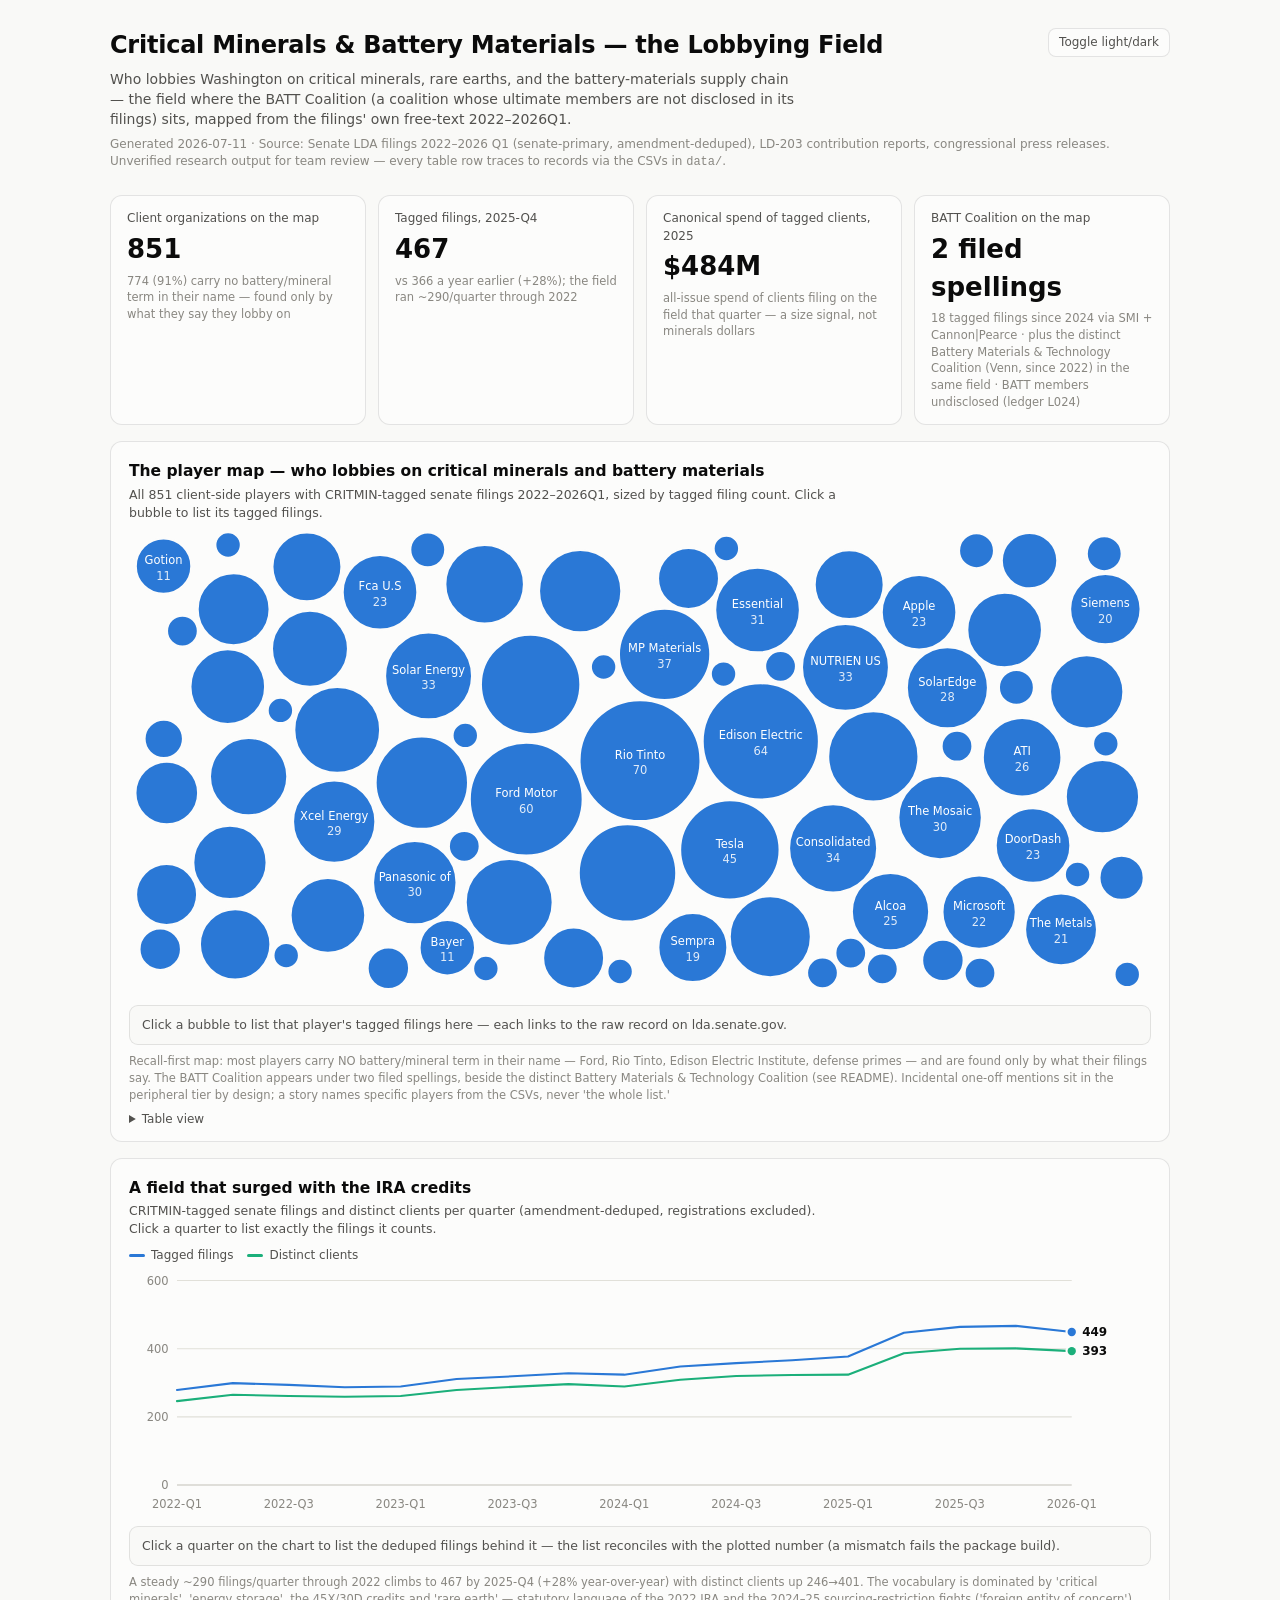
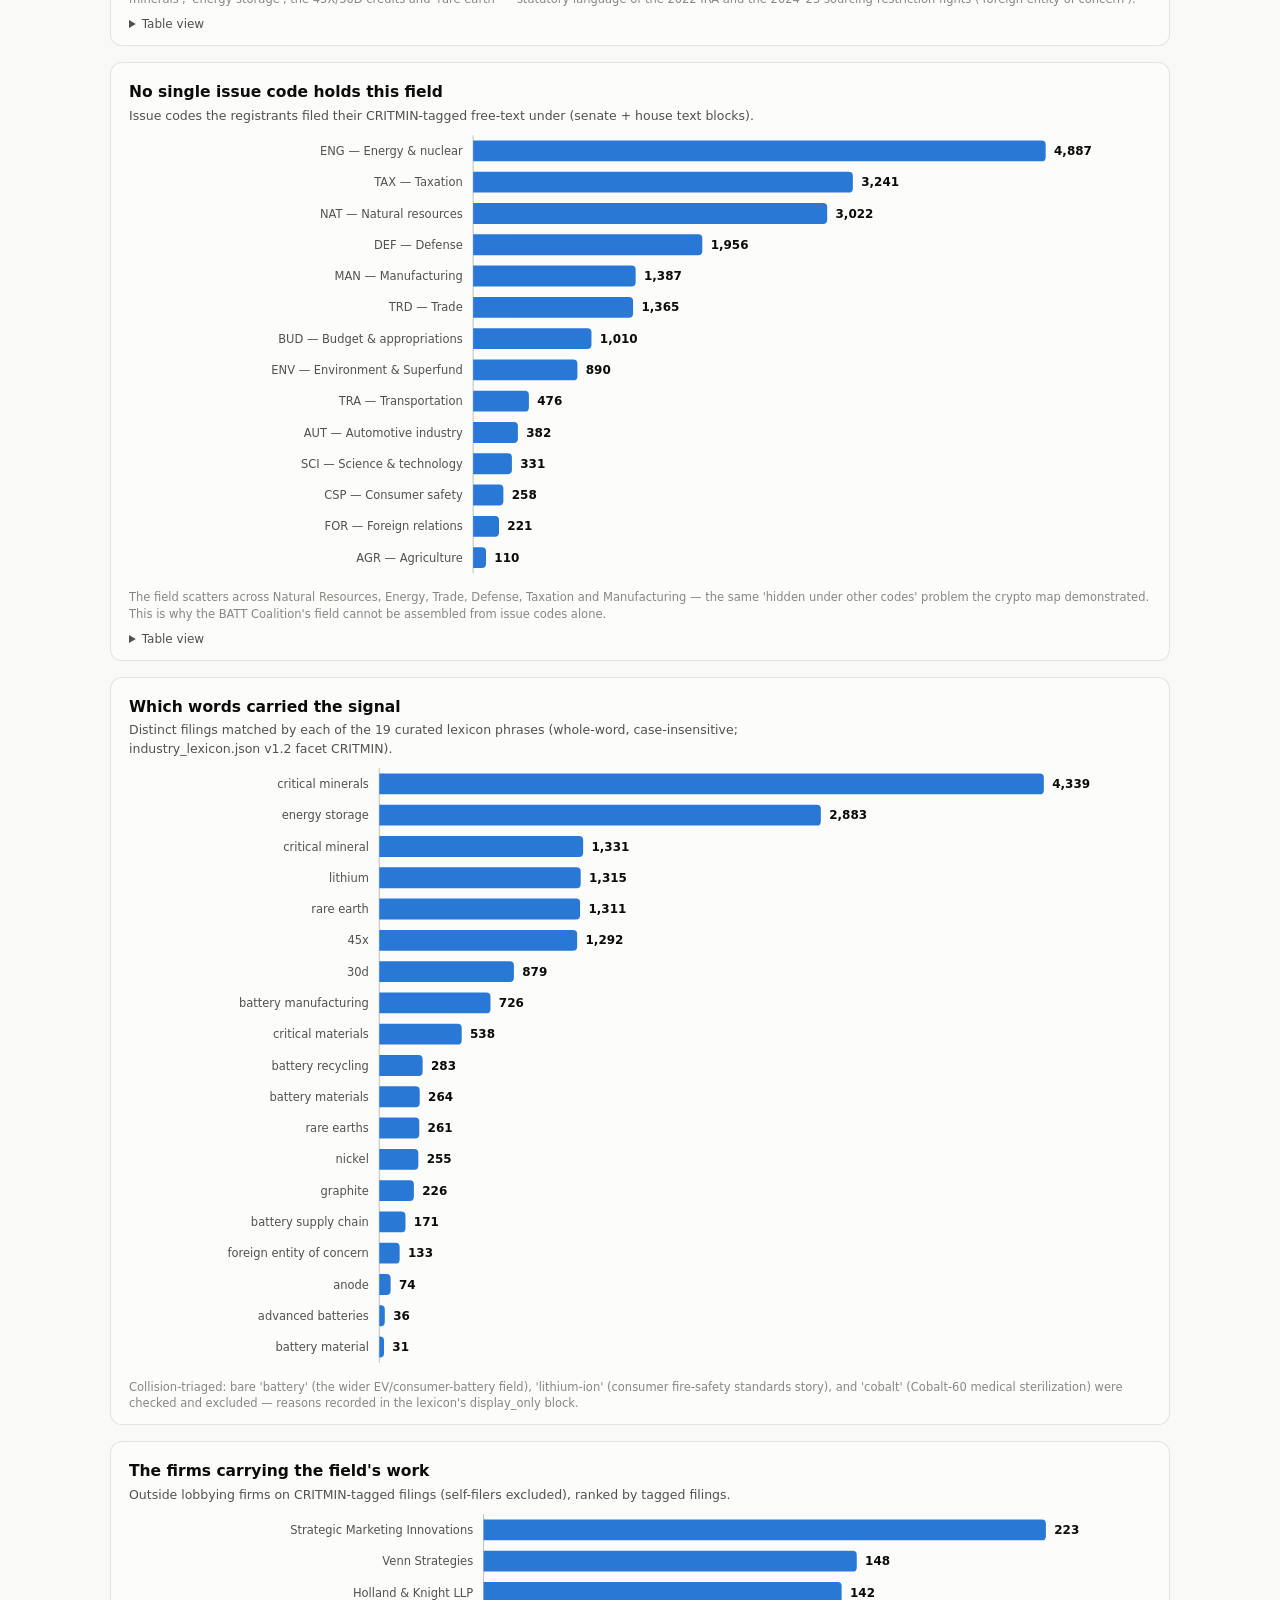
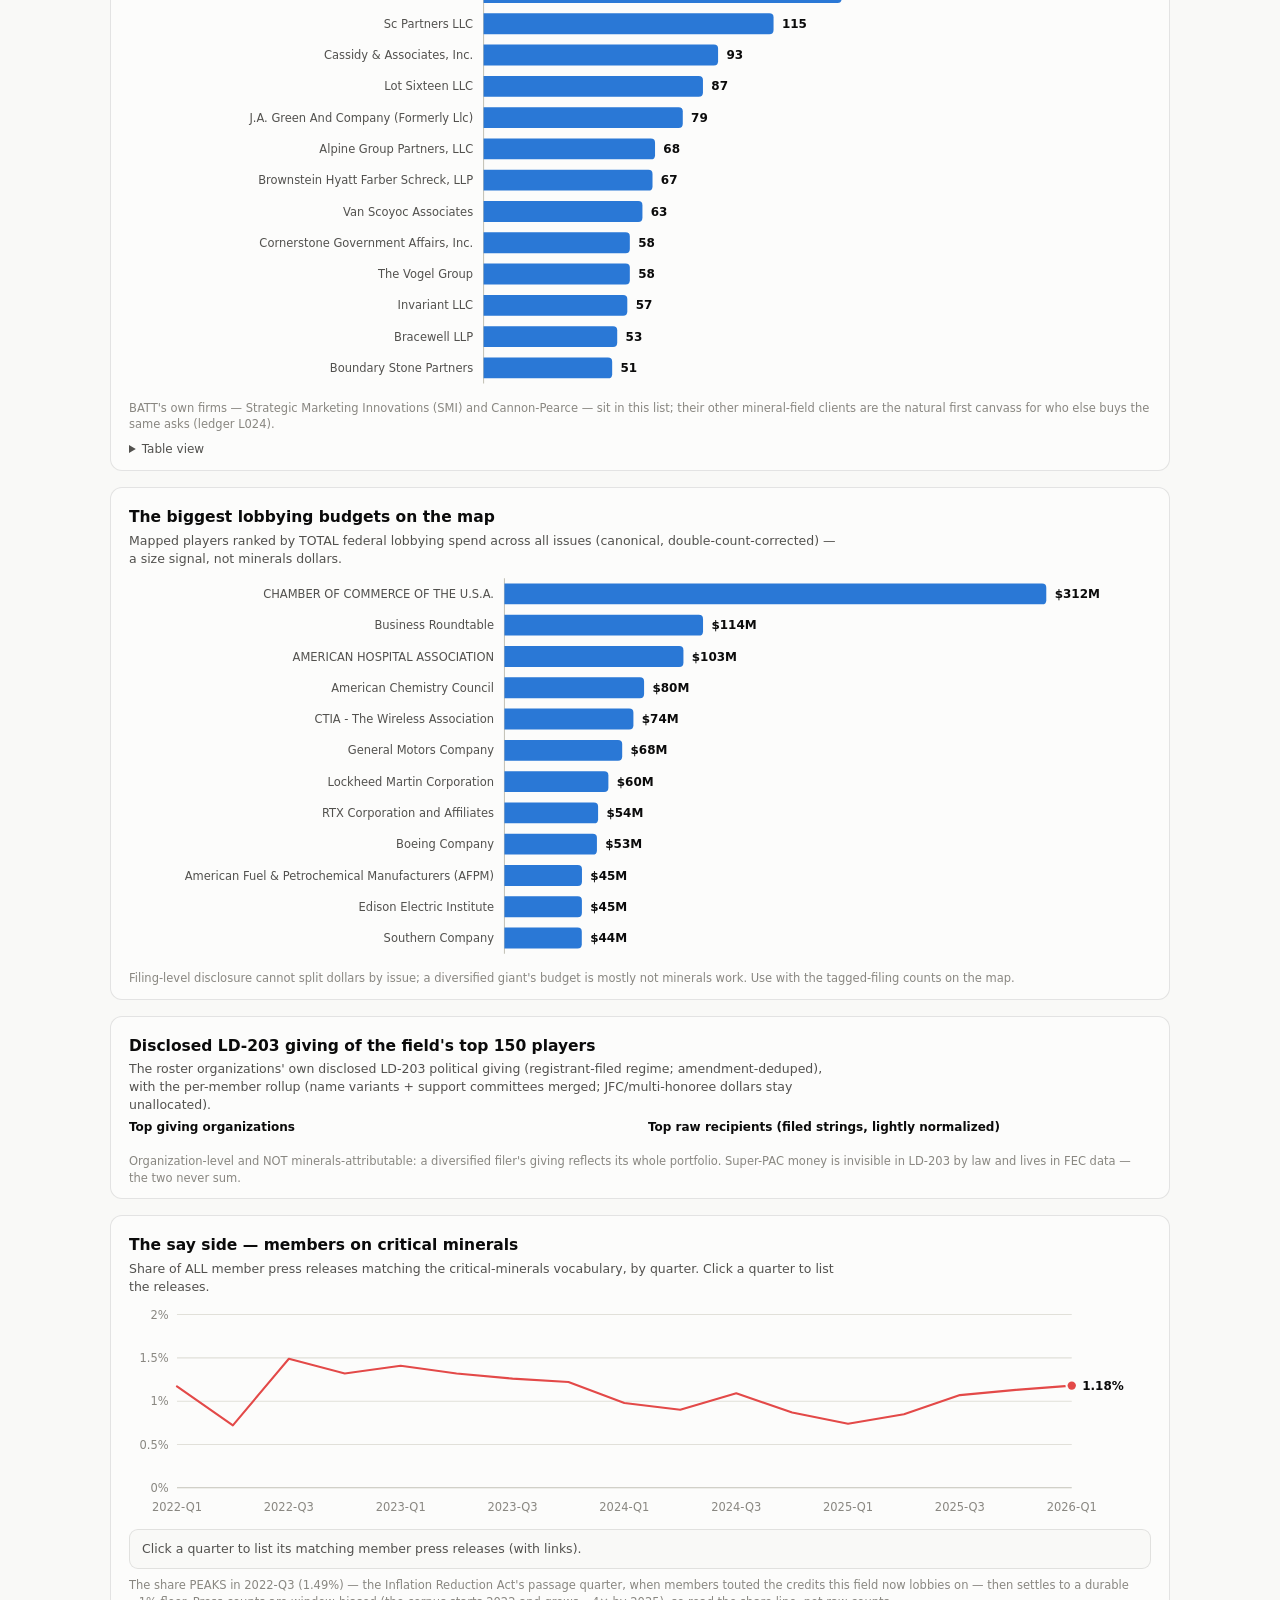
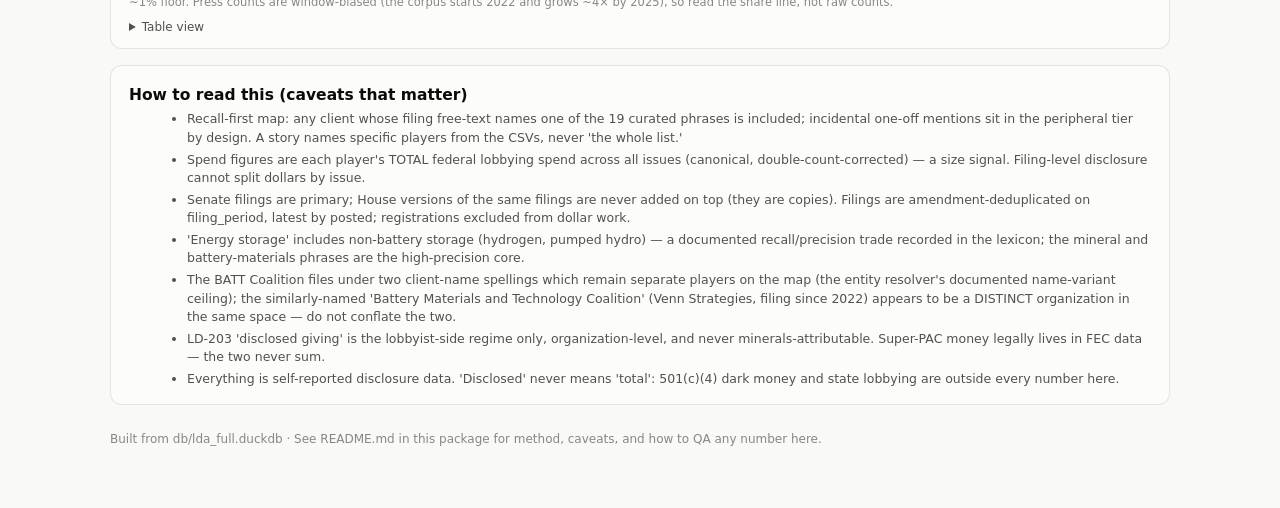
==== out/packages/critical-minerals/critical-minerals_dashboard.html @ 224122ce "PKG: industry-review-packager skill + critical-minerals field map (L024) New 9th skill: spec-driven " ====
<!doctype html>
<html lang="en">
<head>
<meta charset="utf-8">
<meta name="viewport" content="width=device-width, initial-scale=1">
<title>Critical Minerals & Battery Materials — the Lobbying Field</title>
<style>
:root { color-scheme: light dark; }
* { box-sizing: border-box; margin: 0; }
body {
  font-family: system-ui, -apple-system, "Segoe UI", sans-serif;
  background: var(--page); color: var(--ink-1);
  padding: 28px 20px 60px; line-height: 1.45;
}
.viz-root {
  --page: #f9f9f7; --surface-1: #fcfcfb;
  --ink-1: #0b0b0b; --ink-2: #52514e; --ink-3: #898781;
  --grid: #e1e0d9; --baseline: #c3c2b7;
  --border: rgba(11,11,11,0.10);
  --s1: #2a78d6; --s2: #1baf7a; --s3: #eda100; --s4: #008300;
  --s5: #4a3aa7; --s6: #e34948;
  --deemph: #c9c8c0;
  --seq-250: #86b6ef; --seq-400: #3987e5; --seq-550: #1c5cab;
}
@media (prefers-color-scheme: dark) {
  .viz-root {
    --page: #0d0d0d; --surface-1: #1a1a19;
    --ink-1: #ffffff; --ink-2: #c3c2b7; --ink-3: #898781;
    --grid: #2c2c2a; --baseline: #383835;
    --border: rgba(255,255,255,0.10);
    --s1: #3987e5; --s2: #199e70; --s3: #c98500; --s4: #008300;
    --s5: #9085e9; --s6: #e66767;
    --deemph: #4a4a46;
  }
}
:root[data-theme="light"] .viz-root {
  --page: #f9f9f7; --surface-1: #fcfcfb;
  --ink-1: #0b0b0b; --ink-2: #52514e; --ink-3: #898781;
  --grid: #e1e0d9; --baseline: #c3c2b7;
  --border: rgba(11,11,11,0.10);
  --s1: #2a78d6; --s2: #1baf7a; --s3: #eda100; --s4: #008300;
  --s5: #4a3aa7; --s6: #e34948;
  --deemph: #c9c8c0;
}
:root[data-theme="dark"] .viz-root {
  --page: #0d0d0d; --surface-1: #1a1a19;
  --ink-1: #ffffff; --ink-2: #c3c2b7; --ink-3: #898781;
  --grid: #2c2c2a; --baseline: #383835;
  --border: rgba(255,255,255,0.10);
  --s1: #3987e5; --s2: #199e70; --s3: #c98500; --s4: #008300;
  --s5: #9085e9; --s6: #e66767;
  --deemph: #4a4a46;
}
:root[data-theme="light"] body, :root[data-theme="dark"] body { background: var(--page); }

.wrap { max-width: 1060px; margin: 0 auto; }
header.page { margin-bottom: 22px; }
header.page h1 { font-size: 24px; font-weight: 650; letter-spacing: -0.01em; }
header.page .sub { color: var(--ink-2); margin-top: 6px; max-width: 78ch; font-size: 14px; }
header.page .meta { color: var(--ink-3); margin-top: 6px; font-size: 12px; }
.theme-toggle {
  float: right; font: inherit; font-size: 12px; color: var(--ink-2);
  background: var(--surface-1); border: 1px solid var(--border); border-radius: 8px;
  padding: 5px 10px; cursor: pointer;
}
.kpis { display: grid; grid-template-columns: repeat(auto-fit, minmax(190px, 1fr)); gap: 12px; margin: 18px 0 8px; }
.tile {
  background: var(--surface-1); border: 1px solid var(--border); border-radius: 12px;
  padding: 14px 16px;
}
.tile .lbl { font-size: 12px; color: var(--ink-2); }
.tile .val { font-size: 26px; font-weight: 600; margin-top: 3px; }
.tile .note { font-size: 11.5px; color: var(--ink-3); margin-top: 4px; }
.card {
  background: var(--surface-1); border: 1px solid var(--border); border-radius: 12px;
  padding: 18px 18px 12px; margin: 16px 0;
}
.card h2 { font-size: 15.5px; font-weight: 650; }
.card .sub { font-size: 12.5px; color: var(--ink-2); margin: 3px 0 4px; max-width: 90ch; }
.card .foot { font-size: 11.5px; color: var(--ink-3); margin-top: 8px; }
.legend { display: flex; flex-wrap: wrap; gap: 14px; margin: 8px 0 2px; font-size: 12px; color: var(--ink-2); }
.legend .key { display: inline-flex; align-items: center; gap: 6px; }
.legend .sw-rect { width: 12px; height: 12px; border-radius: 3px; display: inline-block; }
.legend .sw-line { width: 16px; height: 3px; border-radius: 2px; display: inline-block; }
.chart-box { position: relative; }
.chart-box svg { display: block; width: 100%; height: auto; }
svg text { font-family: inherit; }
.ax { font-size: 11px; fill: var(--ink-3); }
.ax-tab { font-variant-numeric: tabular-nums; }
.gridline { stroke: var(--grid); stroke-width: 1; }
.baseline { stroke: var(--baseline); stroke-width: 1; }
.dlabel { font-size: 11px; fill: var(--ink-2); }
.dlabel-strong { font-size: 11.5px; font-weight: 600; fill: var(--ink-1); }
.blabel { font-size: 11px; pointer-events: none; }
.crosshair { stroke: var(--baseline); stroke-width: 1; }
.tt {
  position: fixed; z-index: 40; pointer-events: none; display: none;
  background: var(--surface-1); border: 1px solid var(--border); border-radius: 9px;
  box-shadow: 0 4px 18px rgba(0,0,0,0.13); padding: 9px 11px; font-size: 12px;
  max-width: 320px;
}
.tt .tt-title { color: var(--ink-3); font-size: 11px; margin-bottom: 5px; }
.tt .row { display: flex; align-items: center; gap: 7px; margin-top: 3px; }
.tt .k { width: 14px; height: 3px; border-radius: 2px; flex: none; }
.tt .v { font-weight: 650; font-variant-numeric: tabular-nums; }
.tt .n { color: var(--ink-2); }
details.tv { margin-top: 8px; }
details.tv summary { font-size: 12px; color: var(--ink-2); cursor: pointer; }
details.tv .scroll { overflow-x: auto; margin-top: 8px; }
table.dt { border-collapse: collapse; font-size: 12px; min-width: 480px; }
table.dt th, table.dt td { text-align: left; padding: 5px 12px 5px 0; border-bottom: 1px solid var(--grid); }
table.dt td.num, table.dt th.num { text-align: right; font-variant-numeric: tabular-nums; }
table.dt th { color: var(--ink-2); font-weight: 600; }
.two-col { display: grid; grid-template-columns: 1fr 1fr; gap: 16px; }
@media (max-width: 860px) { .two-col { grid-template-columns: 1fr; } }
.caveats { font-size: 12.5px; color: var(--ink-2); }
.caveats li { margin: 4px 0 4px 18px; }
footer.page { margin-top: 26px; font-size: 12px; color: var(--ink-3); }

/* per-player raw-filings panel (crypto player map click-through) */
.filings-panel {
  font-size: 12.5px; color: var(--ink-2); margin: 10px 0 4px;
  padding: 10px 12px; background: var(--page); border: 1px solid var(--border);
  border-radius: 9px;
}
.filings-panel strong { color: var(--ink-1); font-size: 13px; }
.filings-scroll { max-height: 260px; overflow-y: auto; overflow-x: hidden; margin-top: 8px; }
.filings-group { font-weight: 600; color: var(--ink-1); font-size: 12px; margin: 8px 0 2px; }
.filings-group:first-child { margin-top: 0; }
.filings-list { margin: 0; padding-left: 18px; }
.filings-list li { margin: 1.5px 0; }
.filings-list a { color: var(--ink-1); text-decoration: underline; text-underline-offset: 2px; }
.filings-list a:hover { color: var(--ink-2); }
.filings-panel .note { font-size: 11px; color: var(--ink-3); margin-top: 7px; }

/* per-widget "more options" → query-info panel */
.has-more { position: relative; }
.more-btn {
  position: absolute; top: 10px; right: 10px; width: 28px; height: 22px;
  line-height: 1; border: 1px solid var(--border); border-radius: 6px;
  background: var(--surface-1); color: var(--ink-2); cursor: pointer;
  opacity: 0; transition: opacity .12s; font-size: 14px; padding: 0; z-index: 20;
}
.has-more:hover .more-btn, .more-btn:focus-visible,
.more-btn[aria-expanded="true"] { opacity: 1; }
.more-menu {
  position: absolute; top: 34px; right: 10px; z-index: 30;
  background: var(--surface-1); border: 1px solid var(--border);
  border-radius: 8px; box-shadow: 0 4px 14px rgba(0,0,0,.14); padding: 4px;
}
.more-item {
  display: block; width: 100%; text-align: left; background: none; border: none;
  padding: 6px 12px; font-size: 12.5px; color: var(--ink-1); cursor: pointer;
  border-radius: 5px; white-space: nowrap;
}
.more-item:hover { background: var(--page); }
.qmodal-overlay {
  position: fixed; inset: 0; background: rgba(0,0,0,.45); z-index: 100;
  display: flex; align-items: center; justify-content: center; padding: 26px;
}
.qmodal {
  background: var(--surface-1); border: 1px solid var(--border); border-radius: 12px;
  max-width: 940px; width: 100%; max-height: 86vh; display: flex; flex-direction: column;
  box-shadow: 0 12px 44px rgba(0,0,0,.32); font-size: 12px; color: var(--ink-2);
}
.qmodal .qp-head { padding: 12px 16px; border-bottom: 1px solid var(--border); flex: none; }
.qmodal-body { padding: 8px 16px 14px; overflow-y: auto; }
.qmodal-foot {
  padding: 9px 16px; border-top: 1px solid var(--border); flex: none;
  font-size: 11.5px; color: var(--ink-3);
}
.qmodal-foot a { color: var(--ink-1); text-decoration: underline; text-underline-offset: 2px; }
.qp-head { display: flex; justify-content: space-between; align-items: center; }
.qp-head strong { color: var(--ink-1); font-size: 12.5px; }
.qp-close { background: none; border: none; font-size: 17px; color: var(--ink-2); cursor: pointer; padding: 0 4px; }
.qp-note { margin-top: 6px; font-size: 11.5px; color: var(--ink-3); }
.qp-block-head {
  display: flex; justify-content: space-between; align-items: center; gap: 10px;
  margin-top: 10px; font-weight: 600; font-size: 11.5px; color: var(--ink-1);
}
.qp-copy {
  font-size: 11px; border: 1px solid var(--border); background: var(--surface-1);
  border-radius: 5px; padding: 1px 8px; cursor: pointer; color: var(--ink-2); flex: none;
}
.qp-sql {
  margin: 4px 0 0; padding: 8px 10px; background: var(--surface-1);
  border: 1px solid var(--border); border-radius: 7px; max-height: 300px;
  overflow-y: auto; white-space: pre-wrap; word-break: break-word;
  font-size: 11px; line-height: 1.45; color: var(--ink-1);
  font-family: ui-monospace, Consolas, monospace;
}
.kpis.has-more { padding-top: 2px; }

/* quarter switcher (turnover beat report) */
.seg { display: flex; flex-wrap: wrap; gap: 8px; margin: 2px 0 14px; }
.seg button {
  font: inherit; font-size: 12.5px; padding: 6px 16px; border-radius: 999px;
  border: 1px solid var(--border); background: var(--surface-1);
  color: var(--ink-2); cursor: pointer;
}
.seg button.active { color: var(--ink-1); border-color: var(--ink-3); font-weight: 650; }

</style>
</head>
<body class="viz-root">
<div class="wrap">
  <header class="page">
    <button class="theme-toggle" id="themeToggle" type="button">Toggle light/dark</button>
    <h1>Critical Minerals & Battery Materials — the Lobbying Field</h1>
    <div class="sub">Who lobbies Washington on critical minerals, rare earths, and the battery-materials supply chain — the field where the BATT Coalition (a coalition whose ultimate members are not disclosed in its filings) sits, mapped from the filings' own free-text 2022–2026Q1.</div>
    <div class="meta">Generated 2026-07-11 · Source: Senate LDA filings 2022–2026 Q1 (senate-primary, amendment-deduped), LD-203 contribution reports, congressional press releases. Unverified research output for team review — every table row traces to records via the CSVs in <code>data/</code>.</div>
  </header>
  <main id="app"></main>
  <footer class="page">Built from db/lda_full.duckdb · See README.md in this package for method, caveats, and how to QA any number here.</footer>
</div>
<script>
/* Tiny self-contained chart lib — SVG, theme-aware via CSS vars, hover layer + table views. */
"use strict";
const NS = "http://www.w3.org/2000/svg";
const SLOT = ["var(--s1)", "var(--s2)", "var(--s3)", "var(--s4)", "var(--s5)", "var(--s6)"];
// per-slot in-mark label ink (yellow/aqua too light for white text)
const SLOT_LABEL = ["#ffffff", "#08351f", "#3a2800", "#ffffff", "#ffffff", "#ffffff"];

function el(tag, attrs, parent) {
  const e = document.createElementNS(NS, tag);
  for (const k in attrs || {}) e.setAttribute(k, attrs[k]);
  if (parent) parent.appendChild(e);
  return e;
}
function div(cls, parent, text) {
  const d = document.createElement("div");
  if (cls) d.className = cls;
  if (text != null) d.textContent = text;
  if (parent) parent.appendChild(d);
  return d;
}
function fmtMoney(v) {
  if (v == null || isNaN(v)) return "–";
  const a = Math.abs(v), s = v < 0 ? "-" : "";
  if (a >= 995e6) return s + "$" + (a / 1e9).toFixed(a >= 9.95e9 ? 0 : 1) + "B";
  if (a >= 995e3) return s + "$" + (a / 1e6).toFixed(a >= 9.95e6 ? 0 : 1) + "M";
  if (a >= 1e3) return s + "$" + Math.round(a / 1e3) + "K";
  return s + "$" + Math.round(a);
}
function fmtNum(v) {
  if (v == null || isNaN(v)) return "–";
  return Number(v).toLocaleString("en-US");
}
function fmtPct(v) { return v == null ? "–" : v.toFixed(v < 10 ? 1 : 0) + "%"; }
function niceTicks(max, n) {
  if (max <= 0) return [0, 1];
  const raw = max / n, mag = Math.pow(10, Math.floor(Math.log10(raw)));
  const step = [1, 2, 2.5, 5, 10].map(m => m * mag).find(s => max / s <= n) || 10 * mag;
  const ticks = [];
  for (let v = 0; v <= max * 1.0001 + step * 0.999; v += step) { ticks.push(v); if (v >= max) break; }
  return ticks;
}

/* singleton tooltip */
let TT = null;
function tt() {
  if (!TT) { TT = div("tt", document.body); }
  return TT;
}
function ttShow(x, y, titleText, rows) {
  const t = tt();
  t.innerHTML = "";
  if (titleText) div("tt-title", t, titleText);
  for (const r of rows) {
    const row = div("row", t);
    if (r.color) { const k = div("k", row); k.style.background = r.color; }
    const v = document.createElement("span"); v.className = "v"; v.textContent = r.value; row.appendChild(v);
    const n = document.createElement("span"); n.className = "n"; n.textContent = r.name; row.appendChild(n);
  }
  t.style.display = "block";
  const bw = t.offsetWidth, bh = t.offsetHeight;
  let px = x + 14, py = y + 12;
  if (px + bw > innerWidth - 8) px = x - bw - 14;
  if (py + bh > innerHeight - 8) py = y - bh - 12;
  t.style.left = px + "px"; t.style.top = py + "px";
}
function ttHide() { if (TT) TT.style.display = "none"; }

function legend(parent, items, kind) {
  const lg = div("legend", parent);
  for (const it of items) {
    const k = div("key", lg);
    const sw = div(kind === "line" ? "sw-line" : "sw-rect", k);
    sw.style.background = it.color;
    k.appendChild(document.createTextNode(it.name));
  }
  return lg;
}

function tableView(parent, cols, rows, fmts) {
  const det = document.createElement("details"); det.className = "tv"; parent.appendChild(det);
  const sum = document.createElement("summary"); sum.textContent = "Table view"; det.appendChild(sum);
  const scroll = div("scroll", det);
  const tb = document.createElement("table"); tb.className = "dt"; scroll.appendChild(tb);
  const trh = tb.insertRow();
  cols.forEach((c, i) => {
    const th = document.createElement("th"); th.textContent = c;
    if (fmts && fmts[i] !== "s") th.className = "num";
    trh.appendChild(th);
  });
  for (const r of rows) {
    const tr = tb.insertRow();
    r.forEach((v, i) => {
      const td = tr.insertCell();
      const f = fmts ? fmts[i] : "s";
      td.textContent = f === "$" ? fmtMoney(v) : f === "#" ? fmtNum(v) : f === "%" ? (v == null ? "–" : v + "%") : (v == null ? "–" : v);
      if (f !== "s") td.className = "num";
    });
  }
}

function card(root, title, sub, foot) {
  const c = div("card", root);
  const h = document.createElement("h2"); h.textContent = title; c.appendChild(h);
  if (sub) div("sub", c, sub);
  const box = div("chart-box", c);
  if (foot) { const f = div("foot", c, foot); c.appendChild(f); }
  return { cardEl: c, box: box };
}

function statTiles(root, tiles) {
  const k = div("kpis", root);
  for (const t of tiles) {
    const tile = div("tile", k);
    div("lbl", tile, t.label);
    div("val", tile, t.value);
    if (t.note) div("note", tile, t.note);
  }
  return k;
}

/* ---- per-widget "more options" → query-info panel (debugging aid) ----
   info = { title, note, blocks: [{label, text}] } — text is the ACTUAL SQL /
   pipeline the widget's numbers came from (extracted from the build scripts). */
function moreOptions(host, info) {
  if (!host || !info) return;
  host.classList.add("has-more");
  const btn = document.createElement("button");
  btn.className = "more-btn"; btn.type = "button"; btn.textContent = "⋯";
  btn.title = "More options";
  btn.setAttribute("aria-label", "More options");
  btn.setAttribute("aria-expanded", "false");
  host.appendChild(btn);
  const menu = div("more-menu", host);
  menu.style.display = "none";
  const item = document.createElement("button");
  item.type = "button"; item.className = "more-item";
  item.textContent = "View query info";
  menu.appendChild(item);
  btn.addEventListener("click", ev => {
    ev.stopPropagation();
    const open = menu.style.display !== "none";
    menu.style.display = open ? "none" : "block";
    btn.setAttribute("aria-expanded", String(!open));
  });
  document.addEventListener("click", () => {
    menu.style.display = "none";
    btn.setAttribute("aria-expanded", "false");
  });
  item.addEventListener("click", ev => {
    ev.stopPropagation();
    menu.style.display = "none";
    btn.setAttribute("aria-expanded", "false");
    openQueryModal(info, btn);
  });
}

function openQueryModal(info, returnFocus) {
  const overlay = div("qmodal-overlay", document.body);
  const modal = div("qmodal", overlay);
  modal.setAttribute("role", "dialog");
  modal.setAttribute("aria-modal", "true");
  modal.setAttribute("aria-label", info.title || "Query info");
  const head = div("qp-head", modal);
  const t = document.createElement("strong");
  t.textContent = info.title || "Query info"; head.appendChild(t);
  const close = document.createElement("button");
  close.type = "button"; close.className = "qp-close"; close.textContent = "×";
  close.setAttribute("aria-label", "Close query info");
  head.appendChild(close);
  const body = div("qmodal-body", modal);
  if (info.note) div("qp-note", body, info.note);
  for (const b of (info.blocks || [])) {
    const bh = div("qp-block-head", body);
    const lbl = document.createElement("span");
    lbl.textContent = b.label; bh.appendChild(lbl);
    const pre = document.createElement("pre");
    pre.className = "qp-sql"; pre.textContent = b.text;
    const cp = document.createElement("button");
    cp.type = "button"; cp.className = "qp-copy"; cp.textContent = "Copy";
    cp.addEventListener("click", () => {
      const done = () => { cp.textContent = "Copied"; setTimeout(() => { cp.textContent = "Copy"; }, 1200); };
      if (navigator.clipboard && navigator.clipboard.writeText) {
        navigator.clipboard.writeText(b.text).then(done, () => {});
      } else {
        const r = document.createRange(); r.selectNodeContents(pre);
        const s = getSelection(); s.removeAllRanges(); s.addRange(r);
      }
    });
    bh.appendChild(cp);
    body.appendChild(pre);
  }
  if (info.dict) {
    const foot = div("qmodal-foot", modal);
    foot.appendChild(document.createTextNode("Every table and column referenced here is defined in the data dictionary: "));
    const a = document.createElement("a");
    a.href = info.dict; a.textContent = info.dict;
    foot.appendChild(a);
    foot.appendChild(document.createTextNode(" (in this package, next to the dashboard)."));
  }
  const onKey = ev => { if (ev.key === "Escape") closeModal(); };
  function closeModal() {
    overlay.remove();
    document.removeEventListener("keydown", onKey);
    if (returnFocus) returnFocus.focus();
  }
  close.addEventListener("click", closeModal);
  overlay.addEventListener("click", ev => { if (ev.target === overlay) closeModal(); });
  document.addEventListener("keydown", onKey);
  close.focus();
}

/* ---- line panel: series share one x; crosshair + all-series tooltip ---- */
function linePanel(box, cfg) {
  const W = 980, xs = cfg.x, n = xs.length;
  const H = cfg.height || 240, mL = 46, mR = cfg.marginRight || 76, mT = 14, mB = 30;
  const pw = W - mL - mR, ph = H - mT - mB;
  const maxV = cfg.max || Math.max(...cfg.series.flatMap(s => s.values.filter(v => v != null))) * 1.08;
  const ticks = niceTicks(maxV, 4);
  const yMax = ticks[ticks.length - 1];
  const X = i => mL + (n === 1 ? pw / 2 : (i * pw) / (n - 1));
  const Y = v => mT + ph - (v / yMax) * ph;
  const svg = el("svg", { viewBox: `0 0 ${W} ${H}`, role: "img" }, null);
  box.appendChild(svg);
  for (const tv of ticks) {
    el("line", { x1: mL, x2: W - mR, y1: Y(tv), y2: Y(tv), class: tv === 0 ? "baseline" : "gridline" }, svg);
    const t = el("text", { x: mL - 8, y: Y(tv) + 4, "text-anchor": "end", class: "ax ax-tab" }, svg);
    t.textContent = cfg.fmt === "$" ? fmtMoney(tv) : cfg.fmt === "%" ? tv + "%" : fmtNum(tv);
  }
  const step = Math.max(1, Math.ceil(n / 12));
  xs.forEach((lab, i) => {
    if (i % step !== 0 && i !== n - 1) return;
    const t = el("text", { x: X(i), y: H - 8, "text-anchor": "middle", class: "ax" }, svg);
    t.textContent = lab;
  });
  const placedLabels = [];
  cfg.series.forEach((s, si) => {
    const col = s.color || SLOT[si];
    const pts = s.values.map((v, i) => (v == null ? null : [X(i), Y(v)]));
    let d = "";
    pts.forEach(p => { if (p) d += (d ? "L" : "M") + p[0].toFixed(1) + " " + p[1].toFixed(1); });
    const path = el("path", { d, fill: "none", "stroke-width": 2, "stroke-linejoin": "round", "stroke-linecap": "round" }, svg);
    path.style.stroke = col;
    const last = pts.map((p, i) => (p ? i : -1)).filter(i => i >= 0).pop();
    if (last != null) {
      const ring = el("circle", { cx: pts[last][0], cy: pts[last][1], r: 6 }, svg);
      ring.style.fill = "var(--surface-1)";
      const dot = el("circle", { cx: pts[last][0], cy: pts[last][1], r: 4 }, svg);
      dot.style.fill = col;
      const ly = pts[last][1] + 4;
      // when end-labels collide, fall back to legend + tooltip (skip the label)
      if (!placedLabels.some(p => Math.abs(p - ly) < 14)) {
        const lb = el("text", { x: pts[last][0] + 10, y: ly, class: "dlabel-strong" }, svg);
        lb.textContent = (cfg.endLabel === "name" ? s.name : (cfg.fmt === "$" ? fmtMoney(s.values[last]) : cfg.fmt === "%" ? s.values[last] + "%" : fmtNum(s.values[last])));
        placedLabels.push(ly);
      }
    }
  });
  /* crosshair + tooltip (+ optional per-x click via cfg.onClick(i, xLabel)) */
  const ch = el("line", { y1: mT, y2: mT + ph, class: "crosshair", visibility: "hidden" }, svg);
  const hit = el("rect", { x: mL, y: mT, width: pw, height: ph, fill: "transparent" }, svg);
  const idxAt = ev => {
    const r = svg.getBoundingClientRect();
    const fx = ((ev.clientX - r.left) / r.width) * W;
    let i = Math.round(((fx - mL) / pw) * (n - 1));
    return Math.max(0, Math.min(n - 1, i));
  };
  hit.addEventListener("pointermove", ev => {
    const i = idxAt(ev);
    ch.setAttribute("x1", X(i)); ch.setAttribute("x2", X(i));
    ch.setAttribute("visibility", "visible");
    if (cfg.onClick) hit.style.cursor = "pointer";
    ttShow(ev.clientX, ev.clientY, xs[i], cfg.series.map((s, si) => ({
      color: s.color || SLOT[si],
      value: s.values[i] == null ? "–" : cfg.fmt === "$" ? fmtMoney(s.values[i]) : cfg.fmt === "%" ? s.values[i] + "%" : fmtNum(s.values[i]),
      name: s.name
    })));
  });
  hit.addEventListener("pointerleave", () => { ch.setAttribute("visibility", "hidden"); ttHide(); });
  if (cfg.onClick) {
    hit.addEventListener("click", ev => cfg.onClick(idxAt(ev), xs[idxAt(ev)]));
  }
}

/* ---- columns (single series or stacked) ---- */
function columns(box, cfg) {
  const W = 980, xs = cfg.x, n = xs.length;
  const H = cfg.height || 250, mL = 46, mR = 14, mT = 14, mB = 30;
  const pw = W - mL - mR, ph = H - mT - mB;
  const series = cfg.series; // [{name,color,values}]
  const totals = xs.map((_, i) => series.reduce((a, s) => a + (s.values[i] || 0), 0));
  const ticks = niceTicks(Math.max(...totals) * 1.05, 4);
  const yMax = ticks[ticks.length - 1];
  const Y = v => mT + ph - (v / yMax) * ph;
  const band = pw / n, bw = Math.min(24, band * 0.55);
  const svg = el("svg", { viewBox: `0 0 ${W} ${H}`, role: "img" }, null);
  box.appendChild(svg);
  for (const tv of ticks) {
    el("line", { x1: mL, x2: W - mR, y1: Y(tv), y2: Y(tv), class: tv === 0 ? "baseline" : "gridline" }, svg);
    const t = el("text", { x: mL - 8, y: Y(tv) + 4, "text-anchor": "end", class: "ax ax-tab" }, svg);
    t.textContent = cfg.fmt === "$" ? fmtMoney(tv) : fmtNum(tv);
  }
  const step = Math.max(1, Math.ceil(n / 12));
  xs.forEach((lab, i) => {
    if (i % step !== 0 && i !== n - 1) return;
    const t = el("text", { x: mL + band * i + band / 2, y: H - 8, "text-anchor": "middle", class: "ax" }, svg);
    t.textContent = lab;
  });
  xs.forEach((lab, i) => {
    const cx = mL + band * i + band / 2;
    let acc = 0;
    series.forEach((s, si) => {
      const v = s.values[i] || 0;
      if (v <= 0) { return; }
      const y1 = Y(acc + v), y0 = Y(acc);
      const hpx = Math.max(0, y0 - y1 - (si < series.length - 1 && acc + v < totals[i] ? 2 : 0)); // 2px surface gap
      const isTop = acc + v >= totals[i] - 1e-9;
      const rTop = isTop ? 4 : 0;
      const x0 = cx - bw / 2;
      const p = el("path", {
        d: `M${x0} ${y0} L${x0} ${y1 + rTop} Q${x0} ${y1} ${x0 + rTop} ${y1} L${x0 + bw - rTop} ${y1} Q${x0 + bw} ${y1} ${x0 + bw} ${y1 + rTop} L${x0 + bw} ${y0} Z`
      }, svg);
      p.style.fill = s.color || SLOT[si];
      acc += v;
    });
    const hit = el("rect", { x: mL + band * i, y: mT, width: band, height: ph, fill: "transparent" }, svg);
    hit.addEventListener("pointermove", ev => {
      const rows = series.map((s, si) => ({
        color: s.color || SLOT[si],
        value: cfg.fmt === "$" ? fmtMoney(s.values[i]) : fmtNum(s.values[i]),
        name: s.name
      }));
      if (series.length > 1) rows.push({ color: null, value: cfg.fmt === "$" ? fmtMoney(totals[i]) : fmtNum(totals[i]), name: "total" });
      ttShow(ev.clientX, ev.clientY, lab, rows);
    });
    hit.addEventListener("pointerleave", ttHide);
  });
}

/* ---- horizontal bars ---- */
function hbars(box, cfg) {
  const items = cfg.items; // [{label, value, value2?, note?, color?}]
  const W = cfg.width || 980, rowH = cfg.rowH || 30, mL = cfg.labelW || 300, mR = cfg.width ? 64 : 90, mT = 6, mB = 8;
  const H = mT + rowH * items.length + mB;
  const pw = W - mL - mR;
  const maxV = Math.max(...items.map(d => d.value)) * 1.02;
  const svg = el("svg", { viewBox: `0 0 ${W} ${H}`, role: "img" }, null);
  box.appendChild(svg);
  el("line", { x1: mL, x2: mL, y1: mT, y2: H - mB, class: "baseline" }, svg);
  items.forEach((d, i) => {
    const y = mT + i * rowH + (rowH - Math.min(20, rowH - 8)) / 2;
    const bh = Math.min(20, rowH - 8);
    const w = Math.max(1.5, (d.value / maxV) * pw);
    const p = el("path", {
      d: `M${mL} ${y} L${mL + w - 4} ${y} Q${mL + w} ${y} ${mL + w} ${y + 4} L${mL + w} ${y + bh - 4} Q${mL + w} ${y + bh} ${mL + w - 4} ${y + bh} L${mL} ${y + bh} Z`
    }, svg);
    p.style.fill = d.color || cfg.color || SLOT[0];
    const maxChars = Math.floor((mL - 14) / 6.4);
    const lb = el("text", { x: mL - 10, y: y + bh / 2 + 4, "text-anchor": "end", class: "dlabel" }, svg);
    lb.textContent = d.label.length > maxChars ? d.label.slice(0, maxChars - 1) + "…" : d.label;
    const vl = el("text", { x: mL + w + 8, y: y + bh / 2 + 4, class: "dlabel-strong ax-tab" }, svg);
    vl.textContent = cfg.fmt === "$" ? fmtMoney(d.value) : cfg.fmt === "%" ? d.value + "%" : fmtNum(d.value);
    const hit = el("rect", { x: 0, y: mT + i * rowH, width: W, height: rowH, fill: "transparent" }, svg);
    hit.addEventListener("pointermove", ev => {
      const rows = [{ color: d.color || cfg.color || SLOT[0], value: cfg.fmt === "$" ? fmtMoney(d.value) : cfg.fmt === "%" ? d.value + "%" : fmtNum(d.value), name: cfg.valueName || "value" }];
      if (d.note) rows.push({ color: null, value: "", name: d.note });
      if (cfg.onClick) { rows.push({ color: null, value: "click", name: "list the underlying records" }); hit.style.cursor = "pointer"; }
      ttShow(ev.clientX, ev.clientY, d.label, rows);
    });
    hit.addEventListener("pointerleave", ttHide);
    if (cfg.onClick) hit.addEventListener("click", () => cfg.onClick(d, i));
  });
}

/* ---- grouped horizontal bars (2 series) ---- */
function groupedHBars(box, cfg) {
  const items = cfg.items; // [{label, a, b}]
  const W = cfg.width || 980, groupH = 44, mL = cfg.labelW || 300, mR = cfg.width ? 66 : 96, mT = 6, mB = 8;
  const H = mT + groupH * items.length + mB;
  const pw = W - mL - mR;
  const maxV = Math.max(...items.flatMap(d => [d.a, d.b])) * 1.02;
  const F = v => cfg.fmt === "#" ? fmtNum(v) : cfg.fmt === "%" ? fmtPct(v) : fmtMoney(v); // default "$" (existing pages unchanged)
  const colA = cfg.aColor || SLOT[0], colB = cfg.bColor || SLOT[1];
  const svg = el("svg", { viewBox: `0 0 ${W} ${H}`, role: "img" }, null);
  box.appendChild(svg);
  el("line", { x1: mL, x2: mL, y1: mT, y2: H - mB, class: "baseline" }, svg);
  const maxChars = Math.floor((mL - 14) / 6.4);
  items.forEach((d, i) => {
    const y0 = mT + i * groupH;
    [["a", colA, cfg.aName, 4], ["b", colB, cfg.bName, 24]].forEach(([k, col, nm, dy]) => {
      const v = d[k], bh = 14;
      const w = Math.max(1.5, (v / maxV) * pw);
      const y = y0 + dy;
      const p = el("path", { d: `M${mL} ${y} L${mL + w - 4} ${y} Q${mL + w} ${y} ${mL + w} ${y + 4} L${mL + w} ${y + bh - 4} Q${mL + w} ${y + bh} ${mL + w - 4} ${y + bh} L${mL} ${y + bh} Z` }, svg);
      p.style.fill = col;
      const vl = el("text", { x: mL + w + 8, y: y + bh / 2 + 4, class: "dlabel ax-tab" }, svg);
      vl.textContent = F(v);
    });
    const lb = el("text", { x: mL - 10, y: y0 + groupH / 2 + 2, "text-anchor": "end", class: "dlabel" }, svg);
    lb.textContent = d.label.length > maxChars ? d.label.slice(0, maxChars - 1) + "…" : d.label;
    const hit = el("rect", { x: 0, y: y0, width: W, height: groupH, fill: "transparent" }, svg);
    hit.addEventListener("pointermove", ev => {
      const rows = [
        { color: colA, value: F(d.a), name: cfg.aName },
        { color: colB, value: F(d.b), name: cfg.bName }
      ];
      // optional tooltip-only context row (no bar, no series color): a value the
      // chart deliberately does not draw but must not hide (e.g. gated-out money)
      if (cfg.cName) rows.push({ color: null, value: F(d.c || 0), name: cfg.cName });
      if (cfg.onClick) { rows.push({ color: null, value: "click", name: "list the underlying records" }); hit.style.cursor = "pointer"; }
      ttShow(ev.clientX, ev.clientY, d.label, rows);
    });
    hit.addEventListener("pointerleave", ttHide);
    if (cfg.onClick) hit.addEventListener("click", () => cfg.onClick(d, i));
  });
}

/* ---- bubble pack (greedy spiral, collision-free) ---- */
function bubblePack(box, cfg) {
  const items = cfg.items.slice().sort((p, q) => q.r0 - p.r0); // r0 = raw size value
  const W = 980, H = cfg.height || 430;
  const maxV = Math.max(...items.map(d => d.r0));
  const R = v => 6 + 52 * Math.sqrt(v / maxV);
  const placed = [];
  const cx0 = W / 2, cy0 = H / 2;
  for (const d of items) {
    const r = R(d.r0);
    let ok = false, x = cx0, y = cy0;
    for (let a = 0, sp = 0; sp < 5200; sp += 4) {
      a = sp * 0.055;
      const rad = sp * 0.115;
      x = cx0 + rad * Math.cos(a) * 1.55;
      y = cy0 + rad * Math.sin(a) * 0.8;
      if (x - r < 6 || x + r > W - 6 || y - r < 6 || y + r > H - 6) continue;
      ok = placed.every(p => {
        const dx = p.x - x, dy = p.y - y;
        return dx * dx + dy * dy >= (p.r + r + 2.5) * (p.r + r + 2.5);
      });
      if (ok) break;
    }
    if (ok) placed.push({ x, y, r, d });
  }
  const svg = el("svg", { viewBox: `0 0 ${W} ${H}`, role: "img" }, null);
  box.appendChild(svg);
  const measure = el("text", { x: -1000, y: -1000, class: "blabel" }, svg);
  for (const p of placed) {
    const c = el("circle", { cx: p.x, cy: p.y, r: p.r }, svg);
    c.style.fill = SLOT[p.d.slot];
    c.style.stroke = "var(--surface-1)"; c.style.strokeWidth = "2";
    // label only if it fits
    measure.textContent = p.d.short || p.d.label;
    const tw = measure.getComputedTextLength ? 0 : 0; // measured after attach below
  }
  // second pass for labels (needs layout)
  requestAnimationFrame(() => {
    for (const p of placed) {
      const name = p.d.short || p.d.label;
      measure.textContent = name;
      let tw = 60;
      try { tw = measure.getComputedTextLength(); } catch (e) {}
      if (tw < p.r * 1.75 && p.r > 15) {
        const t = el("text", { x: p.x, y: p.y + (p.r > 26 ? -2 : 4), "text-anchor": "middle", class: "blabel" }, svg);
        t.textContent = name;
        t.style.fill = SLOT_LABEL[p.d.slot];
        if (p.r > 26) {
          const t2 = el("text", { x: p.x, y: p.y + 13, "text-anchor": "middle", class: "blabel" }, svg);
          t2.textContent = cfg.fmtSize === "$" ? fmtMoney(p.d.r0) : fmtNum(p.d.r0);
          t2.style.fill = SLOT_LABEL[p.d.slot];
          t2.style.opacity = "0.85";
        }
      }
    }
    measure.remove();
  });
  /* nearest-circle hover (+ optional click-through via cfg.onClick) */
  const hit = el("rect", { x: 0, y: 0, width: W, height: H, fill: "transparent" }, svg);
  const nearest = ev => {
    const rct = svg.getBoundingClientRect();
    const fx = ((ev.clientX - rct.left) / rct.width) * W;
    const fy = ((ev.clientY - rct.top) / rct.height) * H;
    let best = null, bd = 1e9;
    for (const p of placed) {
      const dx = p.x - fx, dy = p.y - fy;
      const dist = Math.sqrt(dx * dx + dy * dy) - p.r;
      if (dist < bd) { bd = dist; best = p; }
    }
    return bd < 14 ? best : null;
  };
  hit.addEventListener("pointermove", ev => {
    const best = nearest(ev);
    if (best) {
      ttShow(ev.clientX, ev.clientY, best.d.label, cfg.ttRows(best.d));
      if (cfg.onClick) hit.style.cursor = "pointer";
    } else {
      ttHide();
      hit.style.cursor = "";
    }
  });
  hit.addEventListener("pointerleave", ttHide);
  if (cfg.onClick) {
    hit.addEventListener("click", ev => {
      const best = nearest(ev);
      if (best) cfg.onClick(best.d);
    });
  }
}

/* ---- xy scatter: log-x option, sized dots, horizontal threshold rules ----
   cfg: items [{label, short?, x, y, size, slot, extra?}] (x>0 required on log),
        xFmt "$"|"#", yMax (default 100), yFmt "%", rules [{y, label}] recessive
        dashed horizontals with right-margin band labels, labelTop (n of largest-x
        dots to direct-label; plus largest-y dots), ttRows(d), onClick(d) */
function scatterXY(box, cfg) {
  const W = 980, H = cfg.height || 470, mL = 56, mR = 118, mT = 14, mB = 34;
  const pw = W - mL - mR, ph = H - mT - mB;
  const items = cfg.items.filter(d => d.x > 0 && d.y != null);
  const svg = el("svg", { viewBox: `0 0 ${W} ${H}`, role: "img" }, null);
  box.appendChild(svg);
  if (!items.length) return;
  const lo = Math.pow(10, Math.floor(Math.log10(Math.min(...items.map(d => d.x)))));
  const hi = Math.pow(10, Math.ceil(Math.log10(Math.max(...items.map(d => d.x)))));
  const X = v => mL + ((Math.log10(v) - Math.log10(lo)) / (Math.log10(hi) - Math.log10(lo))) * pw;
  const yMax = cfg.yMax || 100;
  const Y = v => mT + ph - (Math.min(v, yMax) / yMax) * ph;
  const maxS = Math.max(...items.map(d => d.size || 1));
  const R = d => 4 + 9 * Math.sqrt((d.size || 1) / maxS);   // r >= 4 (8px marker floor)
  // y gridlines + labels
  for (const tv of [0, 25, 50, 75, 100].filter(v => v <= yMax)) {
    el("line", { x1: mL, x2: W - mR, y1: Y(tv), y2: Y(tv), class: tv === 0 ? "baseline" : "gridline" }, svg);
    const t = el("text", { x: mL - 8, y: Y(tv) + 4, "text-anchor": "end", class: "ax ax-tab" }, svg);
    t.textContent = tv + "%";
  }
  // x decade ticks
  for (let v = lo; v <= hi * 1.0001; v *= 10) {
    el("line", { x1: X(v), x2: X(v), y1: mT, y2: mT + ph, class: "gridline" }, svg);
    const t = el("text", { x: X(v), y: H - 8, "text-anchor": "middle", class: "ax ax-tab" }, svg);
    t.textContent = cfg.xFmt === "#" ? fmtNum(v) : fmtMoney(v);
  }
  // threshold rules + right-margin band labels (recessive: dashed, axis ink);
  // a label-only entry (noLine) names the band above the last rule
  for (const r of (cfg.rules || [])) {
    if (!r.noLine) {
      const ln = el("line", { x1: mL, x2: W - mR, y1: Y(r.y), y2: Y(r.y),
                              class: "gridline", "stroke-dasharray": "5 4" }, svg);
      ln.style.strokeOpacity = "0.9";
    }
    if (r.label) {
      const t = el("text", { x: W - mR + 8, y: Y(r.labelAt != null ? r.labelAt : r.y) + 4, class: "ax" }, svg);
      t.textContent = r.label;
    }
  }
  // dots (2px surface ring per mark spec), largest first so small dots stay hittable
  const placed = [];
  for (const d of items.slice().sort((p, q) => (q.size || 1) - (p.size || 1))) {
    const x = X(d.x), y = Y(d.y), r = R(d);
    const c = el("circle", { cx: x, cy: y, r: r }, svg);
    c.style.fill = SLOT[d.slot];
    c.style.stroke = "var(--surface-1)";
    c.style.strokeWidth = "2";
    placed.push({ x, y, r, d });
  }
  // selective direct labels: largest-x + largest-y + largest-size dots; on
  // collision try one slot lower before skipping (ties like Amazon/AARP stack)
  const nTop = cfg.labelTop || 12;
  const want = new Set();
  items.slice().sort((p, q) => q.x - p.x).slice(0, nTop).forEach(d => want.add(d));
  items.slice().sort((p, q) => q.y - p.y).slice(0, 8).forEach(d => want.add(d));
  items.slice().sort((p, q) => (q.size || 1) - (p.size || 1)).slice(0, 3).forEach(d => want.add(d));
  const taken = [];
  const collides = b => taken.some(t => Math.abs(t[1] - b[1]) < 12 &&
                        !(t[0] + t[2] < b[0] - 4 || b[0] + b[2] < t[0] - 4));
  for (const p of placed) {
    if (!want.has(p.d)) continue;
    const name = p.d.short || p.d.label;
    let lx = p.x + p.r + 5, anchor = "start";
    if (lx + name.length * 6.2 > W - mR) { lx = p.x - p.r - 5; anchor = "end"; }
    let box_ = [anchor === "end" ? lx - name.length * 6.2 : lx, p.y, name.length * 6.2];
    if (collides(box_)) {
      box_ = [box_[0], p.y + 12, box_[2]];             // one slot lower
      if (collides(box_) || box_[1] > mT + ph) continue;
    }
    const t = el("text", { x: lx, y: box_[1] + 4, "text-anchor": anchor, class: "dlabel" }, svg);
    t.textContent = name;
    taken.push(box_);
  }
  /* nearest-dot hover (+ optional click-through) — same pattern as bubblePack */
  const hit = el("rect", { x: 0, y: 0, width: W, height: H, fill: "transparent" }, svg);
  const nearest = ev => {
    const rct = svg.getBoundingClientRect();
    const fx = ((ev.clientX - rct.left) / rct.width) * W;
    const fy = ((ev.clientY - rct.top) / rct.height) * H;
    let best = null, bd = 1e9;
    for (const p of placed) {
      const dx = p.x - fx, dy = p.y - fy;
      const dist = Math.sqrt(dx * dx + dy * dy) - p.r;
      if (dist < bd) { bd = dist; best = p; }
    }
    return bd < 14 ? best : null;
  };
  hit.addEventListener("pointermove", ev => {
    const best = nearest(ev);
    if (best) {
      ttShow(ev.clientX, ev.clientY, best.d.label, cfg.ttRows(best.d));
      if (cfg.onClick) hit.style.cursor = "pointer";
    } else {
      ttHide();
      hit.style.cursor = "";
    }
  });
  hit.addEventListener("pointerleave", ttHide);
  if (cfg.onClick) {
    hit.addEventListener("click", ev => {
      const best = nearest(ev);
      if (best) cfg.onClick(best.d);
    });
  }
}

</script>
<script>
const DATA = {"kpis": [{"label": "Client organizations on the map", "value": "851", "note": "774 (91%) carry no battery/mineral term in their name — found only by what they say they lobby on"}, {"label": "Tagged filings, 2025-Q4", "value": "467", "note": "vs 366 a year earlier (+28%); the field ran ~290/quarter through 2022"}, {"label": "Canonical spend of tagged clients, 2025", "value": "$484M", "note": "all-issue spend of clients filing on the field that quarter — a size signal, not minerals dollars"}, {"label": "BATT Coalition on the map", "value": "2 filed spellings", "note": "18 tagged filings since 2024 via SMI + Cannon|Pearce · plus the distinct Battery Materials & Technology Coalition (Venn, since 2022) in the same field · BATT members undisclosed (ledger L024)"}], "players": [{"name": "Rio Tinto Services Inc.", "short": "Rio Tinto", "filings": 70, "spend": 6020000, "cls": 0, "note": "", "y0": "2022", "y1": "2026"}, {"name": "Edison Electric Institute", "short": "Edison Electric", "filings": 64, "spend": 44549033, "cls": 0, "note": "", "y0": "2022", "y1": "2026"}, {"name": "Ford Motor Company", "short": "Ford Motor", "filings": 60, "spend": 14630871, "cls": 0, "note": "", "y0": "2022", "y1": "2026"}, {"name": "General Motors Company", "short": "General Motors", "filings": 45, "spend": 67720000, "cls": 0, "note": "", "y0": "2022", "y1": "2026"}, {"name": "Tesla Inc.", "short": "Tesla", "filings": 45, "spend": 4980000, "cls": 0, "note": "", "y0": "2022", "y1": "2026"}, {"name": "American Honda Motor Co., Inc.", "short": "American Honda", "filings": 43, "spend": 12995222, "cls": 0, "note": "", "y0": "2022", "y1": "2026"}, {"name": "Applied Materials, Inc.", "short": "Applied Materials", "filings": 38, "spend": 10410000, "cls": 0, "note": "", "y0": "2022", "y1": "2026"}, {"name": "MP Materials", "short": "MP Materials", "filings": 37, "spend": 1810000, "cls": 0, "note": "", "y0": "2022", "y1": "2026"}, {"name": "NewRange Copper Nickel LLC", "short": "NewRange Copper", "filings": 36, "spend": 2200000, "cls": 0, "note": "", "y0": "2023", "y1": "2026"}, {"name": "CONSOLIDATED EDISON COMPANY OF NEW YORK INC", "short": "Consolidated", "filings": 34, "spend": 2560000, "cls": 0, "note": "", "y0": "2022", "y1": "2026"}, {"name": "Solar Energy Industries Association", "short": "Solar Energy", "filings": 33, "spend": 8910000, "cls": 0, "note": "", "y0": "2022", "y1": "2026"}, {"name": "NUTRIEN US LLC (Formerly Known as AGRIUM U.S. INC.) (a Nutrien Ltd subsidiary)", "short": "NUTRIEN US", "filings": 33, "spend": 8170000, "cls": 0, "note": "", "y0": "2023", "y1": "2026"}, {"name": "National Grid USA", "short": "National Grid USA", "filings": 33, "spend": 5910000, "cls": 0, "note": "", "y0": "2022", "y1": "2026"}, {"name": "ZERO EMISSION TRANSPORTATION ASSOCIATION (ZETA)", "short": "Zero Emission", "filings": 32, "spend": 1160000, "cls": 0, "note": "", "y0": "2022", "y1": "2026"}, {"name": "ESSENTIAL MINERALS ASSOCIATION (FKA INDUSTRIAL MINERALS ASSOCIATION-NORTH AMERI)", "short": "Essential", "filings": 31, "spend": 1240000, "cls": 0, "note": "", "y0": "2022", "y1": "2026"}, {"name": "The Mosaic Company", "short": "The Mosaic", "filings": 30, "spend": 5400000, "cls": 0, "note": "", "y0": "2023", "y1": "2026"}, {"name": "Panasonic Corporation of North America", "short": "Panasonic of", "filings": 30, "spend": 4429000, "cls": 0, "note": "", "y0": "2022", "y1": "2025"}, {"name": "Xcel Energy", "short": "Xcel Energy", "filings": 29, "spend": 8530000, "cls": 0, "note": "", "y0": "2022", "y1": "2026"}, {"name": "University of Alaska", "short": "University of", "filings": 29, "spend": 1775000, "cls": 0, "note": "", "y0": "2022", "y1": "2026"}, {"name": "SolarEdge Technologies Inc.", "short": "SolarEdge", "filings": 28, "spend": 1445000, "cls": 0, "note": "", "y0": "2023", "y1": "2026"}, {"name": "Rare Element Resources", "short": "Rare Element", "filings": 28, "spend": 613000, "cls": 0, "note": "", "y0": "2022", "y1": "2025"}, {"name": "American Clean Power Association", "short": "American Clean", "filings": 26, "spend": 10700000, "cls": 0, "note": "", "y0": "2022", "y1": "2026"}, {"name": "ATI, Inc.", "short": "ATI", "filings": 26, "spend": 910000, "cls": 0, "note": "", "y0": "2022", "y1": "2026"}, {"name": "Alcoa Corporation", "short": "Alcoa", "filings": 25, "spend": 8890000, "cls": 0, "note": "", "y0": "2023", "y1": "2026"}, {"name": "Air Conditioning, Heating and Refrigeration Institute (AHRI)", "short": "Air Conditioning", "filings": 25, "spend": 4855887, "cls": 0, "note": "", "y0": "2022", "y1": "2024"}, {"name": "Bipartisan Policy Center Action", "short": "Bipartisan Policy", "filings": 24, "spend": 11186298, "cls": 0, "note": "", "y0": "2022", "y1": "2026"}, {"name": "Apple Inc.", "short": "Apple", "filings": 23, "spend": 39930000, "cls": 0, "note": "", "y0": "2023", "y1": "2026"}, {"name": "FCA US LLC", "short": "Fca U.S", "filings": 23, "spend": 12310000, "cls": 0, "note": "", "y0": "2022", "y1": "2025"}, {"name": "DoorDash", "short": "DoorDash", "filings": 23, "spend": 8070000, "cls": 0, "note": "", "y0": "2023", "y1": "2026"}, {"name": "RIVIAN AUTOMOTIVE, LLC", "short": "Rivian Automotive", "filings": 23, "spend": 1910000, "cls": 0, "note": "", "y0": "2022", "y1": "2026"}, {"name": "TechMet Limited", "short": "TechMet Limited", "filings": 23, "spend": 625000, "cls": 0, "note": "", "y0": "2022", "y1": "2026"}, {"name": "Anglo American", "short": "Anglo American", "filings": 23, "spend": 360000, "cls": 0, "note": "", "y0": "2022", "y1": "2025"}, {"name": "Microsoft Corporation", "short": "Microsoft", "filings": 22, "spend": 39934000, "cls": 0, "note": "", "y0": "2022", "y1": "2026"}, {"name": "Alliance for Automotive Innovation", "short": "Alliance for", "filings": 22, "spend": 24082782, "cls": 0, "note": "", "y0": "2022", "y1": "2026"}, {"name": "Air Liquide USA LLC", "short": "Air Liquide USA", "filings": 22, "spend": 5535000, "cls": 0, "note": "", "y0": "2022", "y1": "2026"}, {"name": "Portland General Electric", "short": "Portland General", "filings": 22, "spend": 1610000, "cls": 0, "note": "", "y0": "2022", "y1": "2026"}, {"name": "SIEMENS ENERGY, INC.", "short": "Siemens Energy", "filings": 21, "spend": 5280000, "cls": 0, "note": "", "y0": "2022", "y1": "2026"}, {"name": "The Metals Company", "short": "The Metals", "filings": 21, "spend": 1352000, "cls": 0, "note": "", "y0": "2022", "y1": "2026"}, {"name": "NextEra Energy, Inc.", "short": "NextEra Energy", "filings": 20, "spend": 33397140, "cls": 0, "note": "", "y0": "2022", "y1": "2026"}, {"name": "Siemens Corporation", "short": "Siemens", "filings": 20, "spend": 14720000, "cls": 0, "note": "", "y0": "2022", "y1": "2026"}, {"name": "AMEREN SERVICES", "short": "Ameren Services", "filings": 20, "spend": 9560000, "cls": 0, "note": "", "y0": "2022", "y1": "2026"}, {"name": "The Chemours Company", "short": "The Chemours", "filings": 20, "spend": 6440000, "cls": 0, "note": "", "y0": "2022", "y1": "2026"}, {"name": "ARKEMA INC. AND ITS AFFILIATES (FKA ARKEMA INC.)", "short": "Arkema And", "filings": 20, "spend": 3586398, "cls": 0, "note": "", "y0": "2022", "y1": "2026"}, {"name": "Energizer Holdings, Inc.", "short": "Energizer", "filings": 20, "spend": 1270000, "cls": 0, "note": "", "y0": "2022", "y1": "2026"}, {"name": "WELLHEAD ELECTRIC COMPANY", "short": "Wellhead Electric", "filings": 20, "spend": 40000, "cls": 0, "note": "", "y0": "2022", "y1": "2025"}, {"name": "SEMPRA", "short": "Sempra", "filings": 19, "spend": 15310000, "cls": 0, "note": "", "y0": "2022", "y1": "2026"}, {"name": "National Mining Association", "short": "National Mining", "filings": 19, "spend": 10567000, "cls": 0, "note": "", "y0": "2022", "y1": "2026"}, {"name": "Citizens for Responsible Energy Solutions", "short": "Citizens for", "filings": 19, "spend": 6220000, "cls": 0, "note": "", "y0": "2022", "y1": "2026"}, {"name": "Glencore Ltd.", "short": "Glencore", "filings": 19, "spend": 2400000, "cls": 0, "note": "", "y0": "2023", "y1": "2026"}, {"name": "Sila Nanotechnologies Inc.", "short": "Sila", "filings": 19, "spend": 1680000, "cls": 0, "note": "", "y0": "2022", "y1": "2026"}, {"name": "NORSK HYDRO USA, LLC", "short": "Norsk Hydro USA", "filings": 19, "spend": 790000, "cls": 0, "note": "", "y0": "2024", "y1": "2026"}, {"name": "Iowa State University", "short": "Iowa State", "filings": 19, "spend": 730888, "cls": 0, "note": "", "y0": "2022", "y1": "2026"}, {"name": "BPC ACTION (BIPARTISAN POLICY CENTER)", "short": "Bpc Action", "filings": 19, "spend": 350000, "cls": 0, "note": "", "y0": "2022", "y1": "2026"}, {"name": "CHAMBER OF COMMERCE OF THE U.S.A.", "short": "Chamber Of", "filings": 18, "spend": 311610000, "cls": 0, "note": "", "y0": "2022", "y1": "2026"}, {"name": "National Association of Manufacturers", "short": "National", "filings": 18, "spend": 41352000, "cls": 0, "note": "", "y0": "2022", "y1": "2026"}, {"name": "DOW CHEMICAL COMPANY DBA DOW", "short": "Dow Chemical", "filings": 18, "spend": 24230000, "cls": 0, "note": "", "y0": "2022", "y1": "2026"}, {"name": "National Electrical Manufacturers Association", "short": "National", "filings": 18, "spend": 8650000, "cls": 0, "note": "", "y0": "2023", "y1": "2026"}, {"name": "Deere & Company", "short": "Deere &", "filings": 18, "spend": 6943344, "cls": 0, "note": "", "y0": "2022", "y1": "2026"}, {"name": "COALITION FOR A PROSPEROUS AMERICA", "short": "Coalition For", "filings": 18, "spend": 4045000, "cls": 0, "note": "", "y0": "2022", "y1": "2026"}, {"name": "ASSOCIATED GENERAL CONTRACTORS OF AMERICA", "short": "Associated", "filings": 18, "spend": 3942631, "cls": 0, "note": "", "y0": "2022", "y1": "2026"}, {"name": "Freeport-McMoRan Inc.", "short": "Freeport-McMoRan", "filings": 18, "spend": 3440000, "cls": 0, "note": "", "y0": "2022", "y1": "2026"}, {"name": "Howmet Aerospace, Inc. formally known as Arconic, Inc.", "short": "Howmet Aerospace", "filings": 18, "spend": 2500000, "cls": 0, "note": "", "y0": "2022", "y1": "2026"}, {"name": "UNITED MINE WORKERS OF AMERICA", "short": "United Mine", "filings": 18, "spend": 1948811, "cls": 0, "note": "", "y0": "2022", "y1": "2026"}, {"name": "ENTEK Technology Holding, LLC", "short": "ENTEK Technology", "filings": 18, "spend": 1780000, "cls": 0, "note": "", "y0": "2022", "y1": "2025"}, {"name": "COPPER DEVELOPMENT ASSOCIATION", "short": "Copper", "filings": 18, "spend": 1570000, "cls": 0, "note": "", "y0": "2022", "y1": "2026"}, {"name": "Form Energy", "short": "Form Energy", "filings": 18, "spend": 1470000, "cls": 0, "note": "", "y0": "2022", "y1": "2026"}, {"name": "LG Electronics USA, Inc.", "short": "LG Electronics", "filings": 18, "spend": 1330000, "cls": 0, "note": "", "y0": "2024", "y1": "2026"}, {"name": "Inventus Power", "short": "Inventus Power", "filings": 18, "spend": 1040000, "cls": 0, "note": "", "y0": "2022", "y1": "2025"}, {"name": "Earthjustice Action", "short": "Earthjustice", "filings": 18, "spend": 957474, "cls": 0, "note": "", "y0": "2023", "y1": "2026"}, {"name": "CONTROLLED THERMAL RESOURCES", "short": "Controlled", "filings": 18, "spend": 920000, "cls": 0, "note": "", "y0": "2022", "y1": "2026"}, {"name": "STRYTEN ENERGY", "short": "Stryten Energy", "filings": 18, "spend": 860000, "cls": 0, "note": "", "y0": "2022", "y1": "2026"}, {"name": "LITHION BATTERY, INC.", "short": "Lithion Battery", "filings": 18, "spend": 520000, "cls": 0, "note": "", "y0": "2022", "y1": "2026"}, {"name": "NOVONIX ANODE MATERIALS LLC", "short": "Novonix Anode", "filings": 18, "spend": 490000, "cls": 0, "note": "", "y0": "2022", "y1": "2026"}, {"name": "AMERICAN DEFENSE INTERNATIONAL ON BEHALF OF MP MATERIALS", "short": "American Defense", "filings": 18, "spend": 480000, "cls": 0, "note": "", "y0": "2022", "y1": "2025"}, {"name": "AESIR TECHNOLOGY", "short": "Aesir Technology", "filings": 18, "spend": 280000, "cls": 0, "note": "", "y0": "2022", "y1": "2026"}, {"name": "ENERGY EXPLORATION TECHNOLOGIES", "short": "Energy", "filings": 18, "spend": 165000, "cls": 0, "note": "", "y0": "2022", "y1": "2025"}, {"name": "Boeing Company", "short": "Boeing", "filings": 17, "spend": 53190000, "cls": 0, "note": "", "y0": "2022", "y1": "2026"}, {"name": "Honeywell International", "short": "Honeywell", "filings": 17, "spend": 38170000, "cls": 0, "note": "", "y0": "2022", "y1": "2026"}, {"name": "Uber Technologies, Inc.", "short": "Uber Technologies", "filings": 17, "spend": 11410000, "cls": 0, "note": "", "y0": "2024", "y1": "2026"}, {"name": "ALBEMARLE CORPORATION", "short": "Albemarle", "filings": 17, "spend": 6610000, "cls": 0, "note": "", "y0": "2023", "y1": "2026"}, {"name": "BUILDING AND CONSTRUCTION TRADES DEPT AFL-CIO", "short": "Building And", "filings": 17, "spend": 4160000, "cls": 0, "note": "", "y0": "2022", "y1": "2026"}, {"name": "SYENSQO USA LLC", "short": "Syensqo USA", "filings": 17, "spend": 3790000, "cls": 0, "note": "", "y0": "2022", "y1": "2026"}, {"name": "ARCONIC CORPORATION", "short": "Arconic", "filings": 17, "spend": 3463000, "cls": 0, "note": "", "y0": "2022", "y1": "2026"}, {"name": "Cameco Corporation", "short": "Cameco", "filings": 17, "spend": 2600000, "cls": 0, "note": "", "y0": "2022", "y1": "2026"}, {"name": "BATTERY MATERIALS AND TECHNOLOGY COALITION", "short": "Battery Materials", "filings": 17, "spend": 2210000, "cls": 0, "note": "", "y0": "2022", "y1": "2026"}, {"name": "BHP GROUP LIMITED", "short": "Bhp Group Limited", "filings": 17, "spend": 2050000, "cls": 0, "note": "", "y0": "2022", "y1": "2026"}, {"name": "National Hydropower Association", "short": "National", "filings": 17, "spend": 1300000, "cls": 0, "note": "", "y0": "2022", "y1": "2026"}, {"name": "ACORN CONSULTING OBO SHELL USA INC.", "short": "Acorn Consulting", "filings": 17, "spend": 1290000, "cls": 0, "note": "", "y0": "2022", "y1": "2026"}, {"name": "EOS ENERGY ENTERPRISES LLC (FKA EOS ENERGY STORAGE LLC)", "short": "Eos Energy", "filings": 17, "spend": 1180000, "cls": 0, "note": "", "y0": "2022", "y1": "2026"}, {"name": "TALON NICKEL (USA) LLC", "short": "Talon Nickel", "filings": 17, "spend": 1140000, "cls": 0, "note": "", "y0": "2022", "y1": "2026"}, {"name": "TENASKA, INC.", "short": "Tenaska", "filings": 17, "spend": 1100000, "cls": 0, "note": "", "y0": "2022", "y1": "2026"}, {"name": "INDEPENDENT PILOTS ASSOCIATION", "short": "Independent", "filings": 17, "spend": 1070000, "cls": 0, "note": "", "y0": "2022", "y1": "2026"}, {"name": "PHOENIX TAILINGS", "short": "Phoenix Tailings", "filings": 17, "spend": 1060000, "cls": 0, "note": "", "y0": "2022", "y1": "2025"}, {"name": "LS POWER", "short": "Ls Power", "filings": 17, "spend": 1020000, "cls": 0, "note": "", "y0": "2022", "y1": "2026"}, {"name": "SEIA", "short": "Seia", "filings": 17, "spend": 1010000, "cls": 0, "note": "", "y0": "2022", "y1": "2026"}, {"name": "ARIZONA MINERALS, INC.", "short": "Arizona Minerals", "filings": 17, "spend": 1000000, "cls": 0, "note": "", "y0": "2022", "y1": "2026"}, {"name": "AMSTED INDUSTRIES", "short": "Amsted Industries", "filings": 17, "spend": 970000, "cls": 0, "note": "", "y0": "2022", "y1": "2026"}, {"name": "3 PROTON LITHIUM INC.", "short": "3 Proton Lithium", "filings": 17, "spend": 850000, "cls": 0, "note": "", "y0": "2022", "y1": "2026"}, {"name": "UMICORE USA, INC.", "short": "Umicore USA", "filings": 17, "spend": 680000, "cls": 0, "note": "", "y0": "2022", "y1": "2026"}, {"name": "SOUTHERN CALIFORNIA PUBLIC POWER AUTHORITY (SCPPA)", "short": "Southern", "filings": 17, "spend": 540000, "cls": 0, "note": "", "y0": "2022", "y1": "2026"}, {"name": "NEL HYDROGEN", "short": "Nel Hydrogen", "filings": 17, "spend": 510000, "cls": 0, "note": "", "y0": "2022", "y1": "2025"}, {"name": "GRAPHITE ONE", "short": "Graphite One", "filings": 17, "spend": 480000, "cls": 0, "note": "", "y0": "2022", "y1": "2025"}, {"name": "IMPERIAL COUNTY", "short": "Imperial County", "filings": 17, "spend": 320000, "cls": 0, "note": "", "y0": "2022", "y1": "2025"}, {"name": "Westwin Elements", "short": "Westwin Elements", "filings": 17, "spend": 217844, "cls": 0, "note": "", "y0": "2023", "y1": "2026"}, {"name": "NAVITAS SYSTEMS, LLC", "short": "Navitas Systems", "filings": 17, "spend": 180000, "cls": 0, "note": "", "y0": "2022", "y1": "2026"}, {"name": "GREENTECH MINERALS HOLDINGS LLC (FKA GREENMET CONSULTING)", "short": "Greentech", "filings": 17, "spend": null, "cls": 0, "note": "", "y0": "2023", "y1": "2026"}, {"name": "AMERICAN ELECTRIC POWER COMPANY, INC. AND AFFILIATED CORPORATIONS", "short": "American Electric", "filings": 16, "spend": 26855194, "cls": 0, "note": "", "y0": "2022", "y1": "2026"}, {"name": "Cox Enterprises, Inc.", "short": "Cox Enterprises", "filings": 16, "spend": 10920000, "cls": 0, "note": "", "y0": "2022", "y1": "2026"}, {"name": "Berkshire Hathaway Energy", "short": "Berkshire", "filings": 16, "spend": 6400000, "cls": 0, "note": "", "y0": "2022", "y1": "2026"}, {"name": "TRANSPORTATION TRADES DEPARTMENT AFL-CIO", "short": "Transportation", "filings": 16, "spend": 6325000, "cls": 0, "note": "", "y0": "2022", "y1": "2026"}, {"name": "National Electrical Contractors Association", "short": "National", "filings": 16, "spend": 5305000, "cls": 0, "note": "", "y0": "2022", "y1": "2025"}, {"name": "Motor & Equipment Manufacturers Association", "short": "Motor &", "filings": 16, "spend": 3635000, "cls": 0, "note": "", "y0": "2022", "y1": "2026"}, {"name": "PENNSYLVANIA STATE UNIVERSITY", "short": "Pennsylvania", "filings": 16, "spend": 2590000, "cls": 0, "note": "", "y0": "2022", "y1": "2025"}, {"name": "PPL CORPORATION", "short": "Ppl", "filings": 16, "spend": 1930000, "cls": 0, "note": "", "y0": "2022", "y1": "2026"}, {"name": "ALUMINUM ASSOCIATION INC", "short": "Aluminum", "filings": 16, "spend": 1910000, "cls": 0, "note": "", "y0": "2022", "y1": "2026"}, {"name": "ESS INC.", "short": "Ess", "filings": 16, "spend": 1315000, "cls": 0, "note": "", "y0": "2022", "y1": "2024"}, {"name": "JOHNSON MATTHEY INC.", "short": "Johnson Matthey", "filings": 16, "spend": 850000, "cls": 0, "note": "", "y0": "2025", "y1": "2026"}, {"name": "IMPERIAL IRRIGATION DISTRICT", "short": "Imperial", "filings": 16, "spend": 800000, "cls": 0, "note": "", "y0": "2022", "y1": "2025"}, {"name": "SAN DIEGO STATE UNIVERSITY RESEARCH FOUNDATION", "short": "San Diego", "filings": 16, "spend": 660000, "cls": 0, "note": "", "y0": "2022", "y1": "2025"}, {"name": "EDP Renewables North America LLC", "short": "EDP Renewables", "filings": 16, "spend": 525000, "cls": 0, "note": "", "y0": "2022", "y1": "2025"}, {"name": "UCORE RARE METALS", "short": "Ucore Rare Metals", "filings": 16, "spend": 490000, "cls": 0, "note": "", "y0": "2022", "y1": "2025"}, {"name": "COLORADO SPRINGS UTILITIES", "short": "Colorado Springs", "filings": 16, "spend": 440000, "cls": 0, "note": "", "y0": "2022", "y1": "2025"}, {"name": "POWER TOOL INSTITUTE INC", "short": "Power Tool", "filings": 16, "spend": 410000, "cls": 0, "note": "", "y0": "2022", "y1": "2025"}, {"name": "SPECIALTY STEEL INDUSTY OF NORTH AMERICA", "short": "Specialty Steel", "filings": 16, "spend": 360000, "cls": 0, "note": "", "y0": "2022", "y1": "2026"}, {"name": "AMSTERDAM GROUP PUBLIC RELATIONS (FOR TECHMET LIMITED)", "short": "Amsterdam Group", "filings": 16, "spend": 165000, "cls": 0, "note": "", "y0": "2022", "y1": "2023"}, {"name": "THORIUM ENERGY ALLIANCE", "short": "Thorium Energy", "filings": 16, "spend": 79000, "cls": 0, "note": "", "y0": "2022", "y1": "2024"}, {"name": "Duke Energy Corporation", "short": "Duke Energy", "filings": 15, "spend": 28460000, "cls": 0, "note": "", "y0": "2022", "y1": "2026"}, {"name": "Toyota Motor North America, Inc.", "short": "Toyota Motor", "filings": 15, "spend": 25466736, "cls": 0, "note": "", "y0": "2022", "y1": "2026"}, {"name": "Information Technology Industry Council", "short": "Information", "filings": 15, "spend": 11780000, "cls": 0, "note": "", "y0": "2022", "y1": "2026"}, {"name": "Equinor US Operations LLC", "short": "Equinor US", "filings": 15, "spend": 5061000, "cls": 0, "note": "", "y0": "2024", "y1": "2026"}, {"name": "CMS ENERGY CORP", "short": "Cms Energy", "filings": 15, "spend": 4490000, "cls": 0, "note": "", "y0": "2022", "y1": "2026"}, {"name": "Puget Sound Energy", "short": "Puget Sound", "filings": 15, "spend": 4210000, "cls": 0, "note": "", "y0": "2022", "y1": "2026"}, {"name": "Samsung SDI America, Inc.", "short": "Samsung SDI", "filings": 15, "spend": 2420000, "cls": 0, "note": "", "y0": "2023", "y1": "2026"}, {"name": "LEEWARD RENEWABLE ENERGY", "short": "Leeward Renewable", "filings": 15, "spend": 1770000, "cls": 0, "note": "", "y0": "2022", "y1": "2026"}, {"name": "CHARGEPOINT, INC.", "short": "Chargepoint", "filings": 15, "spend": 1080000, "cls": 0, "note": "", "y0": "2022", "y1": "2023"}, {"name": "US Strategic Metals", "short": "US Strategic", "filings": 15, "spend": 1000000, "cls": 0, "note": "", "y0": "2024", "y1": "2026"}, {"name": "Energy Fuels Resources Inc.", "short": "Energy Fuels", "filings": 15, "spend": 990000, "cls": 0, "note": "", "y0": "2022", "y1": "2026"}, {"name": "IPERIONX CRITICAL MINERALS LLC", "short": "Iperionx Critical", "filings": 15, "spend": 811000, "cls": 0, "note": "", "y0": "2022", "y1": "2026"}, {"name": "AMERICAN BATTERY TECHNOLOGY COMPANY", "short": "American Battery", "filings": 15, "spend": 720000, "cls": 0, "note": "", "y0": "2022", "y1": "2026"}, {"name": "ION STORAGE SYSTEMS, INC.", "short": "Ion Storage", "filings": 15, "spend": 720000, "cls": 0, "note": "", "y0": "2022", "y1": "2025"}, {"name": "ADVANCED ENERGY UNITED (FKA ADVANCED ENERGY ECONOMY)", "short": "Advanced Energy", "filings": 15, "spend": 655000, "cls": 0, "note": "", "y0": "2022", "y1": "2024"}, {"name": "PATTERN ENERGY GROUP", "short": "Pattern Energy", "filings": 15, "spend": 480000, "cls": 0, "note": "", "y0": "2022", "y1": "2025"}, {"name": "Battery Council International", "short": "Battery Council", "filings": 15, "spend": 464000, "cls": 0, "note": "", "y0": "2022", "y1": "2026"}, {"name": "EPSILON CARBON PRIVATE LIMITED", "short": "Epsilon Carbon", "filings": 15, "spend": 360000, "cls": 0, "note": "", "y0": "2022", "y1": "2026"}, {"name": "American Resources Corporation", "short": "American", "filings": 15, "spend": 235000, "cls": 0, "note": "", "y0": "2022", "y1": "2024"}, {"name": "TECHNOLOGY NETWORK AKA TECHNET", "short": "Technology", "filings": 14, "spend": 10050000, "cls": 0, "note": "", "y0": "2022", "y1": "2025"}, {"name": "Korea Zinc Company, Ltd.", "short": "Korea Zinc", "filings": 14, "spend": 4490000, "cls": 0, "note": "", "y0": "2024", "y1": "2026"}, {"name": "Volkswagen Group of America, Inc.", "short": "Volkswagen Group", "filings": 14, "spend": 4010000, "cls": 0, "note": "", "y0": "2022", "y1": "2026"}, {"name": "University of Illinois", "short": "University of", "filings": 14, "spend": 2450000, "cls": 0, "note": "", "y0": "2023", "y1": "2026"}, {"name": "Case Western Reserve University", "short": "Case Western", "filings": 14, "spend": 2089155, "cls": 0, "note": "", "y0": "2022", "y1": "2025"}, {"name": "Century Aluminum", "short": "Century Aluminum", "filings": 14, "spend": 1730000, "cls": 0, "note": "", "y0": "2023", "y1": "2026"}, {"name": "Niron Magnetics", "short": "Niron Magnetics", "filings": 14, "spend": 1140000, "cls": 0, "note": "", "y0": "2023", "y1": "2026"}, {"name": "DENSO INTERNATIONAL AMERICA INC", "short": "Denso", "filings": 14, "spend": 1130000, "cls": 0, "note": "", "y0": "2023", "y1": "2026"}, {"name": "Securing America's Future Energy Alliance", "short": "Securing", "filings": 14, "spend": 990000, "cls": 0, "note": "", "y0": "2022", "y1": "2026"}, {"name": "energyRe, LLC", "short": "energyRe", "filings": 14, "spend": 700000, "cls": 0, "note": "", "y0": "2022", "y1": "2025"}, {"name": "Moana Minerals Inc.", "short": "Moana Minerals", "filings": 14, "spend": 390000, "cls": 0, "note": "", "y0": "2023", "y1": "2026"}, {"name": "COVE CAPITAL LLC", "short": "Cove Capital", "filings": 14, "spend": 260000, "cls": 0, "note": "", "y0": "2023", "y1": "2026"}, {"name": "PMT GROUP", "short": "Pmt Group", "filings": 14, "spend": 250000, "cls": 0, "note": "", "y0": "2022", "y1": "2026"}, {"name": "COALITION OF AIRLINE PILOTS ASSOCIATIONS", "short": "Coalition Of", "filings": 14, "spend": null, "cls": 0, "note": "", "y0": "2022", "y1": "2025"}, {"name": "CORNERSTONE GOVERNMENT AFFAIRS OBO 3 PROTON LITHIUM INC.", "short": "Cornerstone", "filings": 14, "spend": null, "cls": 0, "note": "", "y0": "2022", "y1": "2025"}, {"name": "U.S. MINERALS & METALS CORPORATION (M2I)", "short": "U.S. Minerals", "filings": 14, "spend": null, "cls": 0, "note": "", "y0": "2023", "y1": "2026"}, {"name": "Southern Company", "short": "Southern", "filings": 13, "spend": 44490000, "cls": 0, "note": "", "y0": "2022", "y1": "2024"}, {"name": "Battelle Memorial Institute", "short": "Battelle Memorial", "filings": 13, "spend": 4000000, "cls": 0, "note": "", "y0": "2022", "y1": "2024"}, {"name": "TECO HOLDINGS INC., FORMERLY KNOWN AS ENERGY, INC.", "short": "Teco Holdings", "filings": 13, "spend": 2542567, "cls": 0, "note": "", "y0": "2022", "y1": "2024"}, {"name": "Lucid USA, Inc.", "short": "Lucid USA", "filings": 13, "spend": 2310000, "cls": 0, "note": "", "y0": "2022", "y1": "2026"}, {"name": "Perpetua Resources", "short": "Perpetua", "filings": 13, "spend": 1810000, "cls": 0, "note": "", "y0": "2022", "y1": "2026"}, {"name": "URANIUM PRODUCERS OF AMERICA", "short": "Uranium Producers", "filings": 13, "spend": 1180000, "cls": 0, "note": "", "y0": "2022", "y1": "2026"}, {"name": "Asurion, LLC", "short": "Asurion", "filings": 13, "spend": 1120000, "cls": 0, "note": "", "y0": "2023", "y1": "2026"}, {"name": "NEVADA SYSTEM OF HIGHER EDUCATION", "short": "Nevada System", "filings": 13, "spend": 1050000, "cls": 0, "note": "", "y0": "2023", "y1": "2026"}, {"name": "Antora Energy", "short": "Antora Energy", "filings": 13, "spend": 1040000, "cls": 0, "note": "", "y0": "2023", "y1": "2026"}, {"name": "TOYOTA", "short": "Toyota", "filings": 13, "spend": 1020000, "cls": 0, "note": "", "y0": "2023", "y1": "2026"}, {"name": "EVERGY FORMERLY KANSAS CITY POWER AND LIGHT COMPANY", "short": "Evergy Formerly", "filings": 13, "spend": 855000, "cls": 0, "note": "", "y0": "2022", "y1": "2024"}, {"name": "UL LLC D/B/A UL SOLUTIONS", "short": "Ul D/B/A", "filings": 13, "spend": 750000, "cls": 0, "note": "", "y0": "2023", "y1": "2026"}, {"name": "BATTERIES PLUS LLC.", "short": "Batteries Plus", "filings": 13, "spend": 660000, "cls": 0, "note": "", "y0": "2022", "y1": "2025"}, {"name": "Cobalt Institute", "short": "Cobalt Institute", "filings": 13, "spend": 650000, "cls": 0, "note": "", "y0": "2022", "y1": "2026"}, {"name": "OW NORTH AMERICA", "short": "Ow North America", "filings": 13, "spend": 550000, "cls": 0, "note": "", "y0": "2022", "y1": "2025"}, {"name": "Stem, Inc.", "short": "Stem", "filings": 13, "spend": 490000, "cls": 0, "note": "", "y0": "2022", "y1": "2024"}, {"name": "QUIDNET ENERGY, INC.", "short": "Quidnet Energy", "filings": 13, "spend": 480000, "cls": 0, "note": "", "y0": "2022", "y1": "2025"}, {"name": "ICD ALLOYS AND METALS", "short": "Icd Alloys", "filings": 13, "spend": 420000, "cls": 0, "note": "", "y0": "2023", "y1": "2025"}, {"name": "SOLID POWER", "short": "Solid Power", "filings": 13, "spend": 380000, "cls": 0, "note": "", "y0": "2022", "y1": "2025"}, {"name": "TETRA Technologies, Inc.", "short": "TETRA", "filings": 13, "spend": 370000, "cls": 0, "note": "", "y0": "2022", "y1": "2026"}, {"name": "UNITED STEELWORKERS", "short": "United", "filings": 13, "spend": 270000, "cls": 0, "note": "", "y0": "2023", "y1": "2026"}, {"name": "SOUTH 32 HERMOSA, INC", "short": "South 32 Hermosa", "filings": 13, "spend": 198000, "cls": 0, "note": "", "y0": "2023", "y1": "2026"}, {"name": "Business Roundtable", "short": "Business", "filings": 12, "spend": 114215000, "cls": 0, "note": "", "y0": "2023", "y1": "2026"}, {"name": "Shell USA, Inc.", "short": "Shell USA", "filings": 12, "spend": 28180000, "cls": 0, "note": "", "y0": "2022", "y1": "2026"}, {"name": "Boston Scientific Corporation", "short": "Boston Scientific", "filings": 12, "spend": 7312000, "cls": 0, "note": "", "y0": "2022", "y1": "2024"}, {"name": "NATIONAL TREASURY EMPLOYEES UNION", "short": "National Treasury", "filings": 12, "spend": 4977983, "cls": 0, "note": "", "y0": "2022", "y1": "2024"}, {"name": "DTE Energy", "short": "DTE Energy", "filings": 12, "spend": 3070000, "cls": 0, "note": "", "y0": "2022", "y1": "2025"}, {"name": "AGRICULTURAL RETAILERS ASSOCIATION", "short": "Agricultural", "filings": 12, "spend": 3040000, "cls": 0, "note": "", "y0": "2023", "y1": "2025"}, {"name": "GRUBHUB HOLDINGS INC.", "short": "Grubhub Holdings", "filings": 12, "spend": 2590000, "cls": 0, "note": "", "y0": "2023", "y1": "2026"}, {"name": "MATERION BRUSH INC.", "short": "Materion Brush", "filings": 12, "spend": 2460000, "cls": 0, "note": "", "y0": "2022", "y1": "2025"}, {"name": "University of Kentucky", "short": "University of", "filings": 12, "spend": 2295514, "cls": 0, "note": "", "y0": "2022", "y1": "2026"}, {"name": "Western Digital Corporation", "short": "Western Digital", "filings": 12, "spend": 2230000, "cls": 0, "note": "", "y0": "2024", "y1": "2026"}, {"name": "JinkoSolar (U.S.) Inc.", "short": "JinkoSolar", "filings": 12, "spend": 1546000, "cls": 0, "note": "", "y0": "2022", "y1": "2024"}, {"name": "BROKEN HILL PROPRIETARY (USA) INC.", "short": "Broken Hill", "filings": 12, "spend": 940000, "cls": 0, "note": "", "y0": "2022", "y1": "2025"}, {"name": "ULSE INC. D/B/A UL STANDARDS & ENGAGEMENT", "short": "Ulse D/B/A", "filings": 12, "spend": 940000, "cls": 0, "note": "", "y0": "2024", "y1": "2026"}, {"name": "SIBELCO NORTH AMERICA", "short": "Sibelco North", "filings": 12, "spend": 880000, "cls": 0, "note": "", "y0": "2024", "y1": "2026"}, {"name": "FLORIDA STATE UNIVERSITY BOARD OF TRUSTEES ON BEHALF OF FLORIDA STATE UNIVERSITY", "short": "Florida State", "filings": 12, "spend": 620000, "cls": 0, "note": "", "y0": "2023", "y1": "2025"}, {"name": "PHYSICAL SCIENCES INC.", "short": "Physical Sciences", "filings": 12, "spend": 620000, "cls": 0, "note": "", "y0": "2022", "y1": "2024"}, {"name": "Ara Partners", "short": "Ara Partners", "filings": 12, "spend": 610000, "cls": 0, "note": "", "y0": "2024", "y1": "2026"}, {"name": "BLACK HILLS CORPORATION", "short": "Black Hills", "filings": 12, "spend": 590000, "cls": 0, "note": "", "y0": "2022", "y1": "2024"}, {"name": "COLORADO SCHOOL OF MINES", "short": "Colorado School", "filings": 12, "spend": 590000, "cls": 0, "note": "", "y0": "2024", "y1": "2026"}, {"name": "ANOVION TECHNOLOGIES", "short": "Anovion", "filings": 12, "spend": 580000, "cls": 0, "note": "", "y0": "2022", "y1": "2024"}, {"name": "INTERNATIONAL ASSOCIATION OF FIRE CHIEFS", "short": "International", "filings": 12, "spend": 520000, "cls": 0, "note": "", "y0": "2023", "y1": "2026"}, {"name": "USA Rare Earth", "short": "USA Rare Earth", "filings": 12, "spend": 483000, "cls": 0, "note": "", "y0": "2022", "y1": "2025"}, {"name": "UNITED RARE EARTHS INC.", "short": "United Rare", "filings": 12, "spend": 410000, "cls": 0, "note": "", "y0": "2022", "y1": "2024"}, {"name": "CORESHELL", "short": "Coreshell", "filings": 12, "spend": 380000, "cls": 0, "note": "", "y0": "2023", "y1": "2026"}, {"name": "Elk Creek Resources Corp.", "short": "Elk Creek", "filings": 12, "spend": 320000, "cls": 0, "note": "", "y0": "2023", "y1": "2025"}, {"name": "WESTWATER RESOURCES INC.", "short": "Westwater", "filings": 12, "spend": 260000, "cls": 0, "note": "", "y0": "2023", "y1": "2026"}, {"name": "National Volunteer Fire Council", "short": "National", "filings": 12, "spend": 180000, "cls": 0, "note": "", "y0": "2023", "y1": "2026"}, {"name": "defense metals", "short": "defense metals", "filings": 12, "spend": 110000, "cls": 0, "note": "", "y0": "2023", "y1": "2026"}, {"name": "Bayer Corporation", "short": "Bayer", "filings": 11, "spend": 33030000, "cls": 0, "note": "", "y0": "2024", "y1": "2026"}, {"name": "American International Automobile Dealers Association", "short": "American", "filings": 11, "spend": 6040000, "cls": 0, "note": "", "y0": "2022", "y1": "2024"}, {"name": "Gotion, Inc.", "short": "Gotion", "filings": 11, "spend": 5927322, "cls": 0, "note": "", "y0": "2023", "y1": "2026"}, {"name": "Ecolab Inc.", "short": "Ecolab", "filings": 11, "spend": 5710000, "cls": 0, "note": "", "y0": "2025", "y1": "2026"}, {"name": "UNITED ASSN OF JOURNEYMEN & APPRENTICES OF THE PLUMBING & PIPEFITTING INDUSTRY", "short": "United Assn", "filings": 11, "spend": 3530000, "cls": 0, "note": "", "y0": "2022", "y1": "2025"}, {"name": "LG ELECTRONICS U.S.A., INC.", "short": "Lg Electronics", "filings": 11, "spend": 3330000, "cls": 0, "note": "", "y0": "2023", "y1": "2026"}, {"name": "Relativity Space", "short": "Relativity Space", "filings": 11, "spend": 3200000, "cls": 0, "note": "", "y0": "2022", "y1": "2023"}, {"name": "UNITED AUTOMOBILE AEROSPACE & AGRICULTURAL IMPLEMENT WORKERS", "short": "United Automobile", "filings": 11, "spend": 3090000, "cls": 0, "note": "", "y0": "2022", "y1": "2024"}, {"name": "Earthjustice", "short": "Earthjustice", "filings": 11, "spend": 2191972, "cls": 0, "note": "", "y0": "2022", "y1": "2024"}, {"name": "Newmont Corporation (f/k/a Newmont Goldcorp Corporation)", "short": "Newmont", "filings": 11, "spend": 2040000, "cls": 0, "note": "", "y0": "2022", "y1": "2024"}, {"name": "Clean Air Task Force", "short": "Clean Air", "filings": 11, "spend": 1690000, "cls": 0, "note": "", "y0": "2022", "y1": "2024"}, {"name": "University of Arizona", "short": "University of", "filings": 11, "spend": 1170000, "cls": 0, "note": "", "y0": "2022", "y1": "2026"}, {"name": "IVANHOE MINES LTD.", "short": "Ivanhoe Mines", "filings": 11, "spend": 1150000, "cls": 0, "note": "", "y0": "2023", "y1": "2026"}, {"name": "NanoGraf Corporation", "short": "NanoGraf", "filings": 11, "spend": 800000, "cls": 0, "note": "", "y0": "2022", "y1": "2024"}, {"name": "Energy Vault", "short": "Energy Vault", "filings": 11, "spend": 740000, "cls": 0, "note": "", "y0": "2023", "y1": "2025"}, {"name": "LG ENERGY SOLUTIONS, LTD.", "short": "Lg Energy", "filings": 11, "spend": 590000, "cls": 0, "note": "", "y0": "2023", "y1": "2026"}, {"name": "NEGATIVE EMISSIONS MATERIALS", "short": "Negative", "filings": 11, "spend": 510000, "cls": 0, "note": "", "y0": "2022", "y1": "2024"}, {"name": "ANTHRO ENERGY", "short": "Anthro Energy", "filings": 11, "spend": 420000, "cls": 0, "note": "", "y0": "2023", "y1": "2026"}, {"name": "NAVAJO TRANSITIONAL ENERGY COMPANY LLC", "short": "Navajo", "filings": 11, "spend": 410000, "cls": 0, "note": "", "y0": "2022", "y1": "2024"}, {"name": "NAVAJO ENERGY TRANSITIONAL COMPANY", "short": "Navajo Energy", "filings": 11, "spend": 300000, "cls": 0, "note": "", "y0": "2023", "y1": "2026"}, {"name": "Gopher Resource", "short": "Gopher Resource", "filings": 11, "spend": 290000, "cls": 0, "note": "", "y0": "2022", "y1": "2026"}, {"name": "SOUTHSTAR BATTERY METALS", "short": "Southstar Battery", "filings": 11, "spend": 240000, "cls": 0, "note": "", "y0": "2022", "y1": "2024"}, {"name": "Blue Whale Materials", "short": "Blue Whale", "filings": 11, "spend": 230000, "cls": 0, "note": "", "y0": "2025", "y1": "2026"}, {"name": "Archer Aviation Inc.", "short": "Archer Aviation", "filings": 10, "spend": 3050000, "cls": 0, "note": "", "y0": "2023", "y1": "2026"}, {"name": "Sierra Club", "short": "Sierra Club", "filings": 10, "spend": 2570000, "cls": 0, "note": "", "y0": "2023", "y1": "2025"}, {"name": "Tunica-Biloxi Tribe of Louisiana", "short": "Tunica-Biloxi", "filings": 10, "spend": 2060000, "cls": 0, "note": "", "y0": "2023", "y1": "2025"}, {"name": "The Aluminum Association", "short": "The Aluminum", "filings": 10, "spend": 1350000, "cls": 0, "note": "", "y0": "2024", "y1": "2025"}, {"name": "THE BATTERY ADVOCACY FOR TECHNOLOGY TRANSFORMATION (BATT) COALITION", "short": "The Battery", "filings": 10, "spend": 1235000, "cls": 0, "note": "", "y0": "2024", "y1": "2026"}, {"name": "ENERSYS ADVANCED SYSTEMS INC.", "short": "Enersys Advanced", "filings": 10, "spend": 830000, "cls": 0, "note": "", "y0": "2023", "y1": "2026"}, {"name": "NORTH AMERICAN GRAPHITE ALLIANCE (NAGA)", "short": "North American", "filings": 10, "spend": 550000, "cls": 0, "note": "", "y0": "2024", "y1": "2026"}, {"name": "IONEER USA CORPORATION", "short": "Ioneer USA", "filings": 10, "spend": 530000, "cls": 0, "note": "", "y0": "2022", "y1": "2026"}, {"name": "RADIUS RECYCLING (FORMERLY KNOWN AS SCHNITZER STEEL INDUSTRIES, INC.)", "short": "Radius Recycling", "filings": 10, "spend": 530000, "cls": 0, "note": "", "y0": "2022", "y1": "2024"}, {"name": "ALASKA RANGE RESOURCES LLC (PREVIOUSLY NOVA MINERALS LIMITED)", "short": "Alaska Range", "filings": 10, "spend": 520000, "cls": 0, "note": "", "y0": "2024", "y1": "2026"}, {"name": "KINTERRA CAPITAL CORP", "short": "Kinterra Capital", "filings": 10, "spend": 380000, "cls": 0, "note": "", "y0": "2024", "y1": "2026"}, {"name": "IONIC MINERAL TECHNOLOGIES", "short": "Ionic Mineral", "filings": 10, "spend": 320000, "cls": 0, "note": "", "y0": "2023", "y1": "2026"}, {"name": "DOE RUN COMPANY", "short": "Doe Run", "filings": 10, "spend": 310000, "cls": 0, "note": "", "y0": "2022", "y1": "2024"}, {"name": "STILLWATER CRITICAL MINERALS", "short": "Stillwater", "filings": 10, "spend": 310000, "cls": 0, "note": "", "y0": "2024", "y1": "2026"}, {"name": "MALTA, INC.", "short": "Malta", "filings": 10, "spend": 305000, "cls": 0, "note": "", "y0": "2022", "y1": "2024"}, {"name": "ATALCO GRAMERCY LLC (ATLANTIC ALUMINA)", "short": "Atalco Gramercy", "filings": 10, "spend": 280000, "cls": 0, "note": "", "y0": "2023", "y1": "2026"}, {"name": "XERION ADVANCED BATTERY CORP.", "short": "Xerion Advanced", "filings": 10, "spend": 280000, "cls": 0, "note": "", "y0": "2024", "y1": "2026"}, {"name": "AMERICAN CRITICAL MINERALS ASSOCIATION", "short": "American Critical", "filings": 10, "spend": 260000, "cls": 0, "note": "", "y0": "2024", "y1": "2026"}, {"name": "GREENMET (FKA GREENTECH MINERALS HOLDINGS, INC)", "short": "Greenmet", "filings": 10, "spend": 257500, "cls": 0, "note": "", "y0": "2022", "y1": "2023"}, {"name": "USA RARE", "short": "USA Rare", "filings": 10, "spend": 254000, "cls": 0, "note": "", "y0": "2022", "y1": "2024"}, {"name": "MONTANA MINING ASSOCIATION", "short": "Montana Mining", "filings": 10, "spend": 105000, "cls": 0, "note": "", "y0": "2024", "y1": "2026"}, {"name": "MOUNTAINEER NGL STORAGE", "short": "Mountaineer Ngl", "filings": 10, "spend": 40000, "cls": 0, "note": "", "y0": "2022", "y1": "2024"}, {"name": "Exxon Mobil Corporation", "short": "Exxon Mobil", "filings": 9, "spend": 32710000, "cls": 0, "note": "", "y0": "2024", "y1": "2026"}, {"name": "Phillips 66", "short": "Phillips 66", "filings": 9, "spend": 23480000, "cls": 0, "note": "", "y0": "2022", "y1": "2024"}, {"name": "FIRSTENERGY CORP", "short": "Firstenergy", "filings": 9, "spend": 5592000, "cls": 0, "note": "", "y0": "2022", "y1": "2024"}, {"name": "Covestro LLC", "short": "Covestro", "filings": 9, "spend": 5550000, "cls": 0, "note": "", "y0": "2023", "y1": "2024"}, {"name": "PINNACLE WEST CAPITAL CORPORATION", "short": "Pinnacle West", "filings": 9, "spend": 5280000, "cls": 0, "note": "", "y0": "2022", "y1": "2026"}, {"name": "UNITED STEEL PAPER & FORESTRY RUBBER MANUFACTURING ENERGY", "short": "United Steel", "filings": 9, "spend": 4670000, "cls": 0, "note": "", "y0": "2022", "y1": "2025"}, {"name": "PACCAR INC", "short": "Paccar", "filings": 9, "spend": 2540000, "cls": 0, "note": "", "y0": "2024", "y1": "2026"}, {"name": "The AES Corporation", "short": "The AES", "filings": 9, "spend": 2490000, "cls": 0, "note": "", "y0": "2022", "y1": "2024"}, {"name": "Strata Clean Energy", "short": "Strata Clean", "filings": 9, "spend": 2397500, "cls": 0, "note": "", "y0": "2023", "y1": "2025"}, {"name": "AMERICAN IRON AND STEEL INSTITUTE", "short": "American Iron", "filings": 9, "spend": 2260000, "cls": 0, "note": "", "y0": "2024", "y1": "2026"}, {"name": "University of Michigan", "short": "University of", "filings": 9, "spend": 1710000, "cls": 0, "note": "", "y0": "2024", "y1": "2026"}, {"name": "EVgo", "short": "EVgo", "filings": 9, "spend": 1690000, "cls": 0, "note": "", "y0": "2022", "y1": "2026"}, {"name": "Quanta Services, Inc.", "short": "Quanta Services", "filings": 9, "spend": 1362500, "cls": 0, "note": "", "y0": "2023", "y1": "2025"}, {"name": "NOVEON MAGNETICS, INC", "short": "Noveon Magnetics", "filings": 9, "spend": 740000, "cls": 0, "note": "", "y0": "2024", "y1": "2026"}, {"name": "Concurrent Technologies Corporation", "short": "Concurrent", "filings": 9, "spend": 660000, "cls": 0, "note": "", "y0": "2024", "y1": "2026"}, {"name": "Fluence Energy, LLC", "short": "Fluence Energy", "filings": 9, "spend": 610000, "cls": 0, "note": "", "y0": "2024", "y1": "2026"}, {"name": "URANIUM ENERGY CORPORATION", "short": "Uranium Energy", "filings": 9, "spend": 590000, "cls": 0, "note": "", "y0": "2022", "y1": "2023"}, {"name": "ENEL NORTH AMERICA INC AND ITS AFFILIATES", "short": "Enel North", "filings": 9, "spend": 506500, "cls": 0, "note": "", "y0": "2022", "y1": "2024"}, {"name": "COALITION FOR AMERICAN ELECTRONICS RECYCLING", "short": "Coalition For", "filings": 9, "spend": 490000, "cls": 0, "note": "", "y0": "2023", "y1": "2025"}, {"name": "MARIN CLEAN ENERGY", "short": "Marin Clean", "filings": 9, "spend": 490000, "cls": 0, "note": "", "y0": "2022", "y1": "2024"}, {"name": "American Foundry Society", "short": "American Foundry", "filings": 9, "spend": 480000, "cls": 0, "note": "", "y0": "2023", "y1": "2025"}, {"name": "PIEDMONT LITHIUM LIMITED", "short": "Piedmont Lithium", "filings": 9, "spend": 480000, "cls": 0, "note": "", "y0": "2022", "y1": "2024"}, {"name": "AMBRI, INC.", "short": "Ambri", "filings": 9, "spend": 400000, "cls": 0, "note": "", "y0": "2022", "y1": "2023"}, {"name": "RETRIEV TECHNOLOGIES, INC.", "short": "Retriev", "filings": 9, "spend": 320000, "cls": 0, "note": "", "y0": "2022", "y1": "2024"}, {"name": "ARNOLD MAGNETIC TECHNOLOGIES", "short": "Arnold Magnetic", "filings": 9, "spend": 250000, "cls": 0, "note": "", "y0": "2022", "y1": "2025"}, {"name": "SOLVAY CHEMICALS INC.", "short": "Solvay Chemicals", "filings": 9, "spend": 180000, "cls": 0, "note": "", "y0": "2024", "y1": "2026"}, {"name": "CAPITOL CITY GROUP LTD. ON BEHALF OF USA RARE EARTH", "short": "Capitol City", "filings": 9, "spend": 163000, "cls": 0, "note": "", "y0": "2022", "y1": "2023"}, {"name": "RETECH SYSTEMS, LLC", "short": "Retech Systems", "filings": 9, "spend": 140000, "cls": 0, "note": "", "y0": "2024", "y1": "2025"}, {"name": "MINERA AGUILAR S.A.", "short": "Minera Aguilar", "filings": 9, "spend": 120000, "cls": 0, "note": "", "y0": "2024", "y1": "2026"}, {"name": "Vulcan Elements", "short": "Vulcan Elements", "filings": 9, "spend": 100000, "cls": 0, "note": "", "y0": "2024", "y1": "2026"}, {"name": "AIR TRANSPORT ASSOCIATION OF AMERICA, INC. (D/B/A AIRLINES FOR AMERICA)", "short": "Air Transport", "filings": 8, "spend": 23283000, "cls": 0, "note": "", "y0": "2023", "y1": "2024"}, {"name": "CARRIER GLOBAL CORPORATION", "short": "Carrier Global", "filings": 8, "spend": 11685455, "cls": 0, "note": "", "y0": "2024", "y1": "2025"}, {"name": "Entergy Services LLC", "short": "Entergy Services", "filings": 8, "spend": 9580000, "cls": 0, "note": "", "y0": "2022", "y1": "2023"}, {"name": "Celanese Corporation", "short": "Celanese", "filings": 8, "spend": 6585000, "cls": 0, "note": "", "y0": "2024", "y1": "2026"}, {"name": "GE HEALTHCARE TECHNOLOGIES INC.", "short": "Ge Healthcare", "filings": 8, "spend": 3650000, "cls": 0, "note": "", "y0": "2024", "y1": "2026"}, {"name": "PBF Holding Company LLC", "short": "PBF Holding", "filings": 8, "spend": 2876790, "cls": 0, "note": "", "y0": "2024", "y1": "2025"}, {"name": "International Association of Fire Fighters", "short": "International", "filings": 8, "spend": 2642672, "cls": 0, "note": "", "y0": "2023", "y1": "2024"}, {"name": "PARKER MEGGITT", "short": "Parker Meggitt", "filings": 8, "spend": 2400000, "cls": 0, "note": "", "y0": "2023", "y1": "2024"}, {"name": "ELECTRIC DRIVE TRANSPORTATION ASSOCIATION", "short": "Electric Drive", "filings": 8, "spend": 1530000, "cls": 0, "note": "", "y0": "2023", "y1": "2024"}, {"name": "T1 Energy Inc.", "short": "T1 Energy", "filings": 8, "spend": 1460000, "cls": 0, "note": "", "y0": "2024", "y1": "2026"}, {"name": "6K INC.", "short": "6K", "filings": 8, "spend": 1160000, "cls": 0, "note": "", "y0": "2022", "y1": "2024"}, {"name": "KORE Power, Inc.", "short": "KORE Power", "filings": 8, "spend": 1090000, "cls": 0, "note": "", "y0": "2023", "y1": "2024"}, {"name": "5E Advanced Materials, Inc.", "short": "5E Advanced", "filings": 8, "spend": 1080000, "cls": 0, "note": "", "y0": "2022", "y1": "2025"}, {"name": "Array Technologies, Inc.", "short": "Array", "filings": 8, "spend": 900000, "cls": 0, "note": "", "y0": "2024", "y1": "2026"}, {"name": "Nyrstar", "short": "Nyrstar", "filings": 8, "spend": 892750, "cls": 0, "note": "", "y0": "2022", "y1": "2025"}, {"name": "MESSER", "short": "Messer", "filings": 8, "spend": 680000, "cls": 0, "note": "", "y0": "2022", "y1": "2023"}, {"name": "BUILDING OWNERS AND MANAGERS ASSOCIATION INTERNATIONAL", "short": "Building Owners", "filings": 8, "spend": 638684, "cls": 0, "note": "", "y0": "2024", "y1": "2026"}, {"name": "ENERGYSOURCE MINERALS (FKA ENERGY SOURCE MINERALS)", "short": "Energysource", "filings": 8, "spend": 630000, "cls": 0, "note": "", "y0": "2022", "y1": "2026"}, {"name": "CYCLIC MATERIALS", "short": "Cyclic Materials", "filings": 8, "spend": 620000, "cls": 0, "note": "", "y0": "2023", "y1": "2026"}, {"name": "ENERSYS ENERGY PRODUCTS, INC.", "short": "Enersys Energy", "filings": 8, "spend": 510000, "cls": 0, "note": "", "y0": "2023", "y1": "2024"}, {"name": "MINT INNOVATION", "short": "Mint Innovation", "filings": 8, "spend": 505000, "cls": 0, "note": "", "y0": "2024", "y1": "2026"}, {"name": "PACIFIC TECHNOLOGIES AND SOLUTIONS", "short": "Pacific", "filings": 8, "spend": 440000, "cls": 0, "note": "", "y0": "2024", "y1": "2026"}, {"name": "LYNAS USA LLC", "short": "Lynas USA", "filings": 8, "spend": 390000, "cls": 0, "note": "", "y0": "2023", "y1": "2024"}, {"name": "NATURGY CANDELA DEVCO LLC", "short": "Naturgy Candela", "filings": 8, "spend": 330000, "cls": 0, "note": "", "y0": "2022", "y1": "2026"}, {"name": "American Exploration & Mining Association", "short": "American", "filings": 8, "spend": 255000, "cls": 0, "note": "", "y0": "2022", "y1": "2026"}, {"name": "W R GRACE", "short": "W R Grace", "filings": 8, "spend": 250000, "cls": 0, "note": "", "y0": "2022", "y1": "2023"}, {"name": "UNIVERSITY OF NEVADA, RENO", "short": "University Of", "filings": 8, "spend": 240000, "cls": 0, "note": "", "y0": "2024", "y1": "2026"}, {"name": "Urbix, Inc.", "short": "Urbix", "filings": 8, "spend": 240000, "cls": 0, "note": "", "y0": "2022", "y1": "2025"}, {"name": "SMI ON BEHALF OF THE BATTERY ADVOCACY FOR TECHNOLOGY TRANSFORMATION COALITION", "short": "Smi On", "filings": 8, "spend": 222000, "cls": 0, "note": "", "y0": "2024", "y1": "2025"}, {"name": "Delorean Power", "short": "Delorean Power", "filings": 8, "spend": 140000, "cls": 0, "note": "", "y0": "2022", "y1": "2023"}, {"name": "ARKANSAS LITHIUM CORPORATION", "short": "Arkansas Lithium", "filings": 8, "spend": 125000, "cls": 0, "note": "", "y0": "2022", "y1": "2023"}, {"name": "SYRAH RESOURCES LIMITED", "short": "Syrah Resources", "filings": 8, "spend": 110000, "cls": 0, "note": "", "y0": "2024", "y1": "2025"}, {"name": "Lilac Solutions, Inc.", "short": "Lilac Solutions", "filings": 8, "spend": 90000, "cls": 0, "note": "", "y0": "2025", "y1": "2026"}, {"name": "ICD Group", "short": "ICD Group", "filings": 8, "spend": 80000, "cls": 0, "note": "", "y0": "2025", "y1": "2026"}, {"name": "Liebman & Associates, Inc.", "short": "Liebman &", "filings": 8, "spend": 70000, "cls": 0, "note": "", "y0": "2022", "y1": "2024"}, {"name": "CHARLES WARREN SENS", "short": "Charles Warren", "filings": 8, "spend": 20000, "cls": 0, "note": "", "y0": "2024", "y1": "2026"}, {"name": "3PL OPERATING INC.", "short": "3Pl Operating", "filings": 8, "spend": null, "cls": 0, "note": "", "y0": "2022", "y1": "2024"}, {"name": "Nissan North America, Inc.", "short": "Nissan North", "filings": 7, "spend": 10220000, "cls": 0, "note": "", "y0": "2024", "y1": "2026"}, {"name": "CLEVELAND-CLIFFS INC", "short": "Cleveland-Cliffs", "filings": 7, "spend": 5500000, "cls": 0, "note": "", "y0": "2023", "y1": "2025"}, {"name": "REWORLD WASTE LLC", "short": "Reworld Waste", "filings": 7, "spend": 5270000, "cls": 0, "note": "", "y0": "2022", "y1": "2023"}, {"name": "Cerberus Capital Management, L.P.", "short": "Cerberus Capital", "filings": 7, "spend": 3565000, "cls": 0, "note": "", "y0": "2024", "y1": "2026"}, {"name": "Sunrun, Inc.", "short": "Sunrun", "filings": 7, "spend": 3250000, "cls": 0, "note": "", "y0": "2022", "y1": "2022"}, {"name": "SEMI", "short": "Semi", "filings": 7, "spend": 3185000, "cls": 0, "note": "", "y0": "2023", "y1": "2024"}, {"name": "CACI International, Inc.", "short": "CACI", "filings": 7, "spend": 2680000, "cls": 0, "note": "", "y0": "2024", "y1": "2025"}, {"name": "Clean Energy Buyers Association", "short": "Clean Energy", "filings": 7, "spend": 2130000, "cls": 0, "note": "", "y0": "2024", "y1": "2025"}, {"name": "ARKEMA INC.", "short": "Arkema", "filings": 7, "spend": 1020000, "cls": 0, "note": "", "y0": "2023", "y1": "2025"}, {"name": "Newmont Mining Corporation", "short": "Newmont Mining", "filings": 7, "spend": 1020000, "cls": 0, "note": "", "y0": "2024", "y1": "2026"}, {"name": "GEORGIA INSTITUTE OF TECHNOLOGY", "short": "Georgia Institute", "filings": 7, "spend": 910000, "cls": 0, "note": "", "y0": "2022", "y1": "2025"}, {"name": "CATF Action, Inc.", "short": "CATF Action", "filings": 7, "spend": 865000, "cls": 0, "note": "", "y0": "2024", "y1": "2026"}, {"name": "Transocean Offshore Deepwater Drilling Inc.", "short": "Transocean", "filings": 7, "spend": 820000, "cls": 0, "note": "", "y0": "2022", "y1": "2023"}, {"name": "PEOPLEFORBIKES COALITION", "short": "Peopleforbikes", "filings": 7, "spend": 630000, "cls": 0, "note": "", "y0": "2023", "y1": "2025"}, {"name": "Nth Cycle", "short": "Nth Cycle", "filings": 7, "spend": 570000, "cls": 0, "note": "", "y0": "2024", "y1": "2026"}, {"name": "ESS TECH, INC.", "short": "Ess Tech", "filings": 7, "spend": 463827, "cls": 0, "note": "", "y0": "2024", "y1": "2025"}, {"name": "SOUTH32 HERMOSA INC.", "short": "South32 Hermosa", "filings": 7, "spend": 380000, "cls": 0, "note": "", "y0": "2024", "y1": "2026"}, {"name": "PRINCIPAL MINERAL CO.", "short": "Principal Mineral", "filings": 7, "spend": 333500, "cls": 0, "note": "", "y0": "2025", "y1": "2026"}, {"name": "Job Creators Network", "short": "Job Creators", "filings": 7, "spend": 321500, "cls": 0, "note": "", "y0": "2023", "y1": "2024"}, {"name": "CONGRESSIONAL FIRE SERVICES INSTITUTE", "short": "Congressional", "filings": 7, "spend": 320000, "cls": 0, "note": "", "y0": "2024", "y1": "2026"}, {"name": "RIO GRANDE RESOURCES CORPORATION", "short": "Rio Grande", "filings": 7, "spend": 300000, "cls": 0, "note": "", "y0": "2023", "y1": "2025"}, {"name": "TRI STATE GENERATION AND TRANSMISSIONASSOCIATION", "short": "Tri State", "filings": 7, "spend": 260000, "cls": 0, "note": "", "y0": "2022", "y1": "2023"}, {"name": "Dateline Resources Limited", "short": "Dateline", "filings": 7, "spend": 250000, "cls": 0, "note": "", "y0": "2023", "y1": "2024"}, {"name": "JINDALEE LITHIUM LIMITED", "short": "Jindalee Lithium", "filings": 7, "spend": 250000, "cls": 0, "note": "", "y0": "2025", "y1": "2026"}, {"name": "NEOGRAF SOLUTIONS, LLC", "short": "Neograf Solutions", "filings": 7, "spend": 245000, "cls": 0, "note": "", "y0": "2024", "y1": "2026"}, {"name": "SECURING AMERICA'S FUTURE ENERGY FOUNDATION (SAFE)", "short": "Securing", "filings": 7, "spend": 230000, "cls": 0, "note": "", "y0": "2022", "y1": "2023"}, {"name": "ALASKA ENERGY METALS CORPORATION", "short": "Alaska Energy", "filings": 7, "spend": 210000, "cls": 0, "note": "", "y0": "2024", "y1": "2026"}, {"name": "ENTEGRIS POCO MATERIALS", "short": "Entegris Poco", "filings": 7, "spend": 210000, "cls": 0, "note": "", "y0": "2025", "y1": "2026"}, {"name": "X-MAT", "short": "X-Mat", "filings": 7, "spend": 180000, "cls": 0, "note": "", "y0": "2023", "y1": "2024"}, {"name": "LYNAS RARE EARTHS LTD", "short": "Lynas Rare Earths", "filings": 7, "spend": 60000, "cls": 0, "note": "", "y0": "2025", "y1": "2026"}, {"name": "Alliance for Mineral Security", "short": "Alliance for", "filings": 7, "spend": 40000, "cls": 0, "note": "", "y0": "2025", "y1": "2026"}, {"name": "THE LIVINGSTON GROUP ON BEHALF OF RARE ELEMENT RESOURCES", "short": "The Livingston", "filings": 7, "spend": 24000, "cls": 0, "note": "", "y0": "2023", "y1": "2024"}, {"name": "DRASLOVKA HOLDING A.S.", "short": "Draslovka Holding", "filings": 7, "spend": null, "cls": 0, "note": "", "y0": "2022", "y1": "2026"}, {"name": "American Property Casualty Insurance Association", "short": "American Property", "filings": 6, "spend": 29210000, "cls": 0, "note": "", "y0": "2025", "y1": "2026"}, {"name": "BASF CORPORATION", "short": "Basf", "filings": 6, "spend": 7310000, "cls": 0, "note": "", "y0": "2024", "y1": "2026"}, {"name": "DUPONT DE NEMOURS, INC.", "short": "Dupont De Nemours", "filings": 6, "spend": 4880000, "cls": 0, "note": "", "y0": "2022", "y1": "2022"}, {"name": "VOLVO GROUP NORTH AMERICA LLC", "short": "Volvo Group", "filings": 6, "spend": 4570000, "cls": 0, "note": "", "y0": "2024", "y1": "2025"}, {"name": "Breakthrough Energy, LLC", "short": "Breakthrough", "filings": 6, "spend": 3900000, "cls": 0, "note": "", "y0": "2022", "y1": "2025"}, {"name": "League of Conservation Voters", "short": "League of", "filings": 6, "spend": 3380000, "cls": 0, "note": "", "y0": "2024", "y1": "2026"}, {"name": "Arizona State University", "short": "Arizona State", "filings": 6, "spend": 2643207, "cls": 0, "note": "", "y0": "2025", "y1": "2026"}, {"name": "National Ocean Industries Association", "short": "National Ocean", "filings": 6, "spend": 2620000, "cls": 0, "note": "", "y0": "2022", "y1": "2024"}, {"name": "Entegris", "short": "Entegris", "filings": 6, "spend": 2490000, "cls": 0, "note": "", "y0": "2025", "y1": "2026"}, {"name": "Novelis Inc.", "short": "Novelis", "filings": 6, "spend": 2490000, "cls": 0, "note": "", "y0": "2022", "y1": "2025"}, {"name": "FDD ACTION", "short": "Fdd Action", "filings": 6, "spend": 2270000, "cls": 0, "note": "", "y0": "2022", "y1": "2025"}, {"name": "Summit Ridge Energy, LLC", "short": "Summit Ridge", "filings": 6, "spend": 1890000, "cls": 0, "note": "", "y0": "2025", "y1": "2026"}, {"name": "Ginkgo Bioworks", "short": "Ginkgo Bioworks", "filings": 6, "spend": 1790000, "cls": 0, "note": "", "y0": "2023", "y1": "2023"}, {"name": "ENGIE NORTH AMERICA, INC.", "short": "Engie North", "filings": 6, "spend": 1135000, "cls": 0, "note": "", "y0": "2022", "y1": "2026"}, {"name": "CANADIAN SOLAR INC.", "short": "Canadian Solar", "filings": 6, "spend": 1110000, "cls": 0, "note": "", "y0": "2025", "y1": "2026"}, {"name": "MICHIGAN FARM BUREAU", "short": "Michigan Farm", "filings": 6, "spend": 1080000, "cls": 0, "note": "", "y0": "2023", "y1": "2024"}, {"name": "IBX, LLC", "short": "Ibx", "filings": 6, "spend": 955000, "cls": 0, "note": "", "y0": "2025", "y1": "2026"}, {"name": "Safire Technology Group, Inc.", "short": "Safire Technology", "filings": 6, "spend": 778000, "cls": 0, "note": "", "y0": "2023", "y1": "2024"}, {"name": "AMERICAN CONSERVATION COALITION ACTION", "short": "American", "filings": 6, "spend": 770000, "cls": 0, "note": "", "y0": "2023", "y1": "2024"}, {"name": "Schaeffler Group USA Inc.", "short": "Schaeffler Group", "filings": 6, "spend": 625000, "cls": 0, "note": "", "y0": "2024", "y1": "2025"}, {"name": "NIOCORP DEVELOPMENTS LTD", "short": "Niocorp", "filings": 6, "spend": 560000, "cls": 0, "note": "", "y0": "2025", "y1": "2026"}, {"name": "Safe Kids Worldwide", "short": "Safe Kids", "filings": 6, "spend": 535000, "cls": 0, "note": "", "y0": "2024", "y1": "2025"}, {"name": "MONTANA STATE UNIVERSITY", "short": "Montana State", "filings": 6, "spend": 510000, "cls": 0, "note": "", "y0": "2022", "y1": "2023"}, {"name": "Securing America's Future Energy (SAFE)", "short": "Securing", "filings": 6, "spend": 510000, "cls": 0, "note": "", "y0": "2022", "y1": "2023"}, {"name": "COMPACT POWER INC.", "short": "Compact Power", "filings": 6, "spend": 480000, "cls": 0, "note": "", "y0": "2022", "y1": "2023"}, {"name": "LITHIUM IONIC CORP.", "short": "Lithium Ionic", "filings": 6, "spend": 450000, "cls": 0, "note": "", "y0": "2023", "y1": "2025"}, {"name": "ANGLO AMERICAN SERVICES (UK) LIMITED", "short": "Anglo American", "filings": 6, "spend": 440000, "cls": 0, "note": "", "y0": "2024", "y1": "2026"}, {"name": "REGENERATION ENTERPRISES, INC.", "short": "Regeneration", "filings": 6, "spend": 420000, "cls": 0, "note": "", "y0": "2024", "y1": "2026"}, {"name": "W&W ENERGY", "short": "W&W Energy", "filings": 6, "spend": 360000, "cls": 0, "note": "", "y0": "2025", "y1": "2026"}, {"name": "MITRA FUTURE TECHNOLOGIES, INC.", "short": "Mitra Future", "filings": 6, "spend": 280000, "cls": 0, "note": "", "y0": "2025", "y1": "2026"}, {"name": "Broad Reach Power", "short": "Broad Reach Power", "filings": 6, "spend": 250000, "cls": 0, "note": "", "y0": "2022", "y1": "2022"}, {"name": "PEAK ENERGY TECHNOLOGIES, INC.", "short": "Peak Energy", "filings": 6, "spend": 250000, "cls": 0, "note": "", "y0": "2025", "y1": "2026"}, {"name": "KYMERA INTERNATIONAL", "short": "Kymera", "filings": 6, "spend": 240000, "cls": 0, "note": "", "y0": "2025", "y1": "2026"}, {"name": "AVALON ADVANCED MATERIALS INC.", "short": "Avalon Advanced", "filings": 6, "spend": 225000, "cls": 0, "note": "", "y0": "2025", "y1": "2026"}, {"name": "PRINCETON NUENERGY", "short": "Princeton", "filings": 6, "spend": 220000, "cls": 0, "note": "", "y0": "2025", "y1": "2026"}, {"name": "UNIVERSITY OF TEXAS - DALLAS", "short": "University Of", "filings": 6, "spend": 220000, "cls": 0, "note": "", "y0": "2024", "y1": "2026"}, {"name": "LI-CYCLE INC.", "short": "Li-Cycle", "filings": 6, "spend": 210000, "cls": 0, "note": "", "y0": "2022", "y1": "2025"}, {"name": "NOVALITH TECHNOLOGIES", "short": "Novalith", "filings": 6, "spend": 210000, "cls": 0, "note": "", "y0": "2025", "y1": "2026"}, {"name": "SPEARMINT RENEWABLE DEVELOPMENT COMPANY", "short": "Spearmint", "filings": 6, "spend": 200000, "cls": 0, "note": "", "y0": "2024", "y1": "2026"}, {"name": "CELLINK CORPORATION", "short": "Cellink", "filings": 6, "spend": 175000, "cls": 0, "note": "", "y0": "2024", "y1": "2026"}, {"name": "ALLKEM LIMITED", "short": "Allkem Limited", "filings": 6, "spend": 170000, "cls": 0, "note": "", "y0": "2022", "y1": "2023"}, {"name": "MERIDIAM INFRASTRUCTURE NORTH AMERICA CORPORATION (FKA MERIDIAM INFRASTRUCTURE)", "short": "Meridiam", "filings": 6, "spend": 168000, "cls": 0, "note": "", "y0": "2022", "y1": "2023"}, {"name": "IBC ADVANCED ALLOYS CORP.", "short": "Ibc Advanced", "filings": 6, "spend": 150000, "cls": 0, "note": "", "y0": "2024", "y1": "2025"}, {"name": "MAYER BROWN ON BEHALF OF FREEDOM HOLDING CORP", "short": "Mayer Brown", "filings": 6, "spend": 150000, "cls": 0, "note": "", "y0": "2025", "y1": "2026"}, {"name": "SYNERGOS HOLDINGS", "short": "Synergos Holdings", "filings": 6, "spend": 150000, "cls": 0, "note": "", "y0": "2023", "y1": "2024"}, {"name": "HAMPSON CONSULTING , LLC", "short": "Hampson", "filings": 6, "spend": 140000, "cls": 0, "note": "", "y0": "2024", "y1": "2026"}, {"name": "LEAP MANUFACTURING", "short": "Leap", "filings": 6, "spend": 130000, "cls": 0, "note": "", "y0": "2024", "y1": "2025"}, {"name": "PLUS POWER SERVICES LLC", "short": "Plus Power", "filings": 6, "spend": 130000, "cls": 0, "note": "", "y0": "2025", "y1": "2026"}, {"name": "NOVELE, INC.", "short": "Novele", "filings": 6, "spend": 100000, "cls": 0, "note": "", "y0": "2023", "y1": "2024"}, {"name": "O'KEEFE'S, INC.", "short": "O'Keefe'S", "filings": 6, "spend": 90000, "cls": 0, "note": "", "y0": "2022", "y1": "2023"}, {"name": "OCEAN MINERALS LLC", "short": "Ocean Minerals", "filings": 6, "spend": 90000, "cls": 0, "note": "", "y0": "2022", "y1": "2022"}, {"name": "Momentum Technologies", "short": "Momentum", "filings": 6, "spend": 70000, "cls": 0, "note": "", "y0": "2025", "y1": "2026"}, {"name": "TAE TECHNOLOGIES", "short": "Tae Technologies", "filings": 6, "spend": 60000, "cls": 0, "note": "", "y0": "2022", "y1": "2023"}, {"name": "NORTH STAR MANGANESE INC", "short": "North Star", "filings": 6, "spend": 55000, "cls": 0, "note": "", "y0": "2025", "y1": "2026"}, {"name": "TRONOX", "short": "Tronox", "filings": 6, "spend": 50000, "cls": 0, "note": "", "y0": "2022", "y1": "2023"}, {"name": "GDI ENERGY", "short": "Gdi Energy", "filings": 6, "spend": 19000, "cls": 0, "note": "", "y0": "2024", "y1": "2025"}, {"name": "American Chemistry Council", "short": "American", "filings": 5, "spend": 80310123, "cls": 0, "note": "", "y0": "2024", "y1": "2025"}, {"name": "Medtronic, Inc.", "short": "Medtronic", "filings": 5, "spend": 17409650, "cls": 0, "note": "", "y0": "2022", "y1": "2026"}, {"name": "SK Americas, Inc.", "short": "SK Americas", "filings": 5, "spend": 11680000, "cls": 0, "note": "", "y0": "2025", "y1": "2026"}, {"name": "Retail Industry Leaders Association (RILA)", "short": "Retail Industry", "filings": 5, "spend": 8970000, "cls": 0, "note": "", "y0": "2022", "y1": "2022"}, {"name": "Edison International", "short": "Edison", "filings": 5, "spend": 8780000, "cls": 0, "note": "", "y0": "2022", "y1": "2023"}, {"name": "Invenergy LLC", "short": "Invenergy", "filings": 5, "spend": 7930000, "cls": 0, "note": "", "y0": "2024", "y1": "2025"}, {"name": "THE FERTILIZER INSTITUTE", "short": "The Fertilizer", "filings": 5, "spend": 6345779, "cls": 0, "note": "", "y0": "2024", "y1": "2025"}, {"name": "First Solar, Inc.", "short": "First Solar", "filings": 5, "spend": 4430000, "cls": 0, "note": "", "y0": "2022", "y1": "2025"}, {"name": "CenterPoint Energy", "short": "CenterPoint", "filings": 5, "spend": 3090000, "cls": 0, "note": "", "y0": "2022", "y1": "2023"}, {"name": "Northern California Power Agency", "short": "Northern", "filings": 5, "spend": 2738237, "cls": 0, "note": "", "y0": "2022", "y1": "2022"}, {"name": "CONTINENTAL AUTOMOTIVE SYSTEMS, INC.", "short": "Continental", "filings": 5, "spend": 2230000, "cls": 0, "note": "", "y0": "2023", "y1": "2024"}, {"name": "CARRIER CORPORATION", "short": "Carrier", "filings": 5, "spend": 1850000, "cls": 0, "note": "", "y0": "2024", "y1": "2025"}, {"name": "PELOTON INTERACTIVE, INC.", "short": "Peloton", "filings": 5, "spend": 1430000, "cls": 0, "note": "", "y0": "2025", "y1": "2026"}, {"name": "VANADIUM PRODUCERS AND RECLAIMERS ASSOCIATION", "short": "Vanadium", "filings": 5, "spend": 1410000, "cls": 0, "note": "", "y0": "2024", "y1": "2026"}, {"name": "Temple University", "short": "Temple University", "filings": 5, "spend": 1330000, "cls": 0, "note": "", "y0": "2022", "y1": "2022"}, {"name": "Lyten, Inc.", "short": "Lyten", "filings": 5, "spend": 1310000, "cls": 0, "note": "", "y0": "2022", "y1": "2023"}, {"name": "ENERGY INFRASTRUCTURE COUNCIL FKA MASTER LIMITED PARTNERSHIP ASSOCIATION", "short": "Energy", "filings": 5, "spend": 1020000, "cls": 0, "note": "", "y0": "2022", "y1": "2022"}, {"name": "EPC Power", "short": "EPC Power", "filings": 5, "spend": 860000, "cls": 0, "note": "", "y0": "2025", "y1": "2026"}, {"name": "FREEDOM HOLDING CORP", "short": "Freedom Holding", "filings": 5, "spend": 780000, "cls": 0, "note": "", "y0": "2024", "y1": "2025"}, {"name": "WetStone Holdings Ltd.", "short": "WetStone Holdings", "filings": 5, "spend": 660000, "cls": 0, "note": "", "y0": "2025", "y1": "2026"}, {"name": "Coalition for Community Solar Access", "short": "Coalition for", "filings": 5, "spend": 640000, "cls": 0, "note": "", "y0": "2025", "y1": "2026"}, {"name": "UNIVERSITY OF NORTH DAKOTA", "short": "University Of", "filings": 5, "spend": 600000, "cls": 0, "note": "", "y0": "2025", "y1": "2026"}, {"name": "TRAXYS NORTH AMERICA LLC", "short": "Traxys North", "filings": 5, "spend": 550000, "cls": 0, "note": "", "y0": "2025", "y1": "2026"}, {"name": "Elliott Investment Management L.P.", "short": "Elliott", "filings": 5, "spend": 480000, "cls": 0, "note": "", "y0": "2025", "y1": "2026"}, {"name": "SHOALS TECHNOLOGIES GROUP, INC", "short": "Shoals", "filings": 5, "spend": 460000, "cls": 0, "note": "", "y0": "2025", "y1": "2026"}, {"name": "Moss & Associates, LLC", "short": "Moss & Associates", "filings": 5, "spend": 450000, "cls": 0, "note": "", "y0": "2024", "y1": "2025"}, {"name": "ALMMII", "short": "Almmii", "filings": 5, "spend": 440000, "cls": 0, "note": "", "y0": "2025", "y1": "2026"}, {"name": "NAHIGIAN STRATEGIES (ON BEHALF OF CLARIOS, LLC)", "short": "Nahigian", "filings": 5, "spend": 375000, "cls": 0, "note": "", "y0": "2025", "y1": "2026"}, {"name": "BIRLA CARBON U.S.A.", "short": "Birla Carbon", "filings": 5, "spend": 350000, "cls": 0, "note": "", "y0": "2024", "y1": "2025"}, {"name": "MERCHANTS FOR AMERICA, INC.", "short": "Merchants For", "filings": 5, "spend": 350000, "cls": 0, "note": "", "y0": "2025", "y1": "2026"}, {"name": "NYRSTAR CLARKSVILLE, INC", "short": "Nyrstar", "filings": 5, "spend": 280000, "cls": 0, "note": "", "y0": "2025", "y1": "2026"}, {"name": "ECOBAT SOLUTIONS ARIZONA, INC.", "short": "Ecobat Solutions", "filings": 5, "spend": 260000, "cls": 0, "note": "", "y0": "2023", "y1": "2024"}, {"name": "Viridi Parente, Inc.", "short": "Viridi Parente", "filings": 5, "spend": 260000, "cls": 0, "note": "", "y0": "2022", "y1": "2023"}, {"name": "HERAEUS INCORPORATED", "short": "Heraeus", "filings": 5, "spend": 220000, "cls": 0, "note": "", "y0": "2025", "y1": "2026"}, {"name": "VORYS, SATER, SEYMORE AND PEASE LLP ON BEHALF OF AMG VANADIUM LLC", "short": "Vorys", "filings": 5, "spend": 210000, "cls": 0, "note": "", "y0": "2023", "y1": "2024"}, {"name": "G6 ENERGY CORP.", "short": "G6 Energy", "filings": 5, "spend": 200000, "cls": 0, "note": "", "y0": "2023", "y1": "2023"}, {"name": "MM METALS USA, LLC", "short": "Mm Metals USA", "filings": 5, "spend": 200000, "cls": 0, "note": "", "y0": "2025", "y1": "2025"}, {"name": "ENERGY VAULT FRA NOVUS CAPITAL CORPORATION II", "short": "Energy Vault", "filings": 5, "spend": 190000, "cls": 0, "note": "", "y0": "2022", "y1": "2022"}, {"name": "COREX HOLDING B.V.", "short": "Corex Holding B.V", "filings": 5, "spend": 180000, "cls": 0, "note": "", "y0": "2025", "y1": "2026"}, {"name": "SOLAMERICA ENERGY", "short": "Solamerica Energy", "filings": 5, "spend": 180000, "cls": 0, "note": "", "y0": "2022", "y1": "2023"}, {"name": "BOVIET SOLAR USA", "short": "Boviet Solar USA", "filings": 5, "spend": 150000, "cls": 0, "note": "", "y0": "2025", "y1": "2026"}, {"name": "ENOVIX CORPORATION", "short": "Enovix", "filings": 5, "spend": 150000, "cls": 0, "note": "", "y0": "2022", "y1": "2023"}, {"name": "ALEKA CAPITAL, INC.", "short": "Aleka Capital", "filings": 5, "spend": 132000, "cls": 0, "note": "", "y0": "2023", "y1": "2023"}, {"name": "BALANCED ROCK POWER", "short": "Balanced Rock", "filings": 5, "spend": 130000, "cls": 0, "note": "", "y0": "2025", "y1": "2026"}, {"name": "INNOVERSE", "short": "Innoverse", "filings": 5, "spend": 120000, "cls": 0, "note": "", "y0": "2022", "y1": "2023"}, {"name": "Moment Energy", "short": "Moment Energy", "filings": 5, "spend": 120000, "cls": 0, "note": "", "y0": "2025", "y1": "2025"}, {"name": "TRINA SOLAR (U.S.) HOLDING, INC.", "short": "Trina Solar", "filings": 5, "spend": 120000, "cls": 0, "note": "", "y0": "2023", "y1": "2024"}, {"name": "AMERMIN", "short": "Amermin", "filings": 5, "spend": 110000, "cls": 0, "note": "", "y0": "2024", "y1": "2024"}, {"name": "MAGNETIC HOLDINGS, LLC", "short": "Magnetic Holdings", "filings": 5, "spend": 100000, "cls": 0, "note": "", "y0": "2025", "y1": "2025"}, {"name": "THE ROOSEVELT GROUP (ON BEHALF OF LSU HEALTH SCIENCES FOUNDATION)", "short": "The Roosevelt", "filings": 5, "spend": 90000, "cls": 0, "note": "", "y0": "2025", "y1": "2026"}, {"name": "CEMVITA", "short": "Cemvita", "filings": 5, "spend": 75000, "cls": 0, "note": "", "y0": "2023", "y1": "2024"}, {"name": "NEXTDET LLC", "short": "Nextdet", "filings": 5, "spend": 70000, "cls": 0, "note": "", "y0": "2025", "y1": "2026"}, {"name": "VOLT ENERGY MATERIALS LLC", "short": "Volt Energy", "filings": 5, "spend": 70000, "cls": 0, "note": "", "y0": "2024", "y1": "2025"}, {"name": "CASSIDY & ASSOCIATES ON BEHALF OF DOE RUN COMPANY", "short": "Cassidy &", "filings": 5, "spend": 50000, "cls": 0, "note": "", "y0": "2022", "y1": "2023"}, {"name": "AESC US LLC", "short": "Aesc U.S", "filings": 5, "spend": 40000, "cls": 0, "note": "", "y0": "2025", "y1": "2025"}, {"name": "EnPower Inc.", "short": "EnPower", "filings": 5, "spend": 40000, "cls": 0, "note": "", "y0": "2022", "y1": "2023"}, {"name": "BINGHAMTON UNIVERSITY - STATE UNIVERSITY OF NEW YORK", "short": "Binghamton", "filings": 5, "spend": null, "cls": 0, "note": "", "y0": "2022", "y1": "2026"}, {"name": "Chevron U.S.A. Inc.", "short": "Chevron U.S.A", "filings": 4, "spend": 33280000, "cls": 0, "note": "", "y0": "2025", "y1": "2026"}, {"name": "Constellation Energy Generation, LLC", "short": "Constellation", "filings": 4, "spend": 21310000, "cls": 0, "note": "", "y0": "2022", "y1": "2022"}, {"name": "Investment Company Institute", "short": "Investment", "filings": 4, "spend": 21056510, "cls": 0, "note": "", "y0": "2024", "y1": "2024"}, {"name": "General Electric Company", "short": "General Electric", "filings": 4, "spend": 15360000, "cls": 0, "note": "", "y0": "2023", "y1": "2023"}, {"name": "Siemens Medical Solutions USA, Inc.", "short": "Siemens Medical", "filings": 4, "spend": 8330000, "cls": 0, "note": "", "y0": "2025", "y1": "2026"}, {"name": "Schneider Electric", "short": "Schneider", "filings": 4, "spend": 5975000, "cls": 0, "note": "", "y0": "2025", "y1": "2026"}, {"name": "Avangrid", "short": "Avangrid", "filings": 4, "spend": 5930000, "cls": 0, "note": "", "y0": "2022", "y1": "2022"}, {"name": "ENBRIDGE (U.S.) INC", "short": "Enbridge", "filings": 4, "spend": 5617000, "cls": 0, "note": "", "y0": "2022", "y1": "2022"}, {"name": "National Marine Manufacturers Association", "short": "National Marine", "filings": 4, "spend": 4790000, "cls": 0, "note": "", "y0": "2025", "y1": "2026"}, {"name": "EATON CORPORATION", "short": "Eaton", "filings": 4, "spend": 4300000, "cls": 0, "note": "", "y0": "2022", "y1": "2022"}, {"name": "ITC Holdings Corporation", "short": "ITC Holdings", "filings": 4, "spend": 3790000, "cls": 0, "note": "", "y0": "2022", "y1": "2022"}, {"name": "Ball Corporation", "short": "Ball", "filings": 4, "spend": 2960000, "cls": 0, "note": "", "y0": "2024", "y1": "2025"}, {"name": "HAWAIIAN AIRLINES, INC.", "short": "Hawaiian Airlines", "filings": 4, "spend": 2680000, "cls": 0, "note": "", "y0": "2023", "y1": "2023"}, {"name": "INTERNATIONAL UNION OF OPERATING ENGINEERS", "short": "International", "filings": 4, "spend": 2163000, "cls": 0, "note": "", "y0": "2024", "y1": "2025"}, {"name": "INT'L ASSOCIATION OF BRIDGE STRUCTURAL ORNAMENTAL & REINFORCING IRON WORKERS", "short": "Int'L Association", "filings": 4, "spend": 1900000, "cls": 0, "note": "", "y0": "2022", "y1": "2023"}, {"name": "Plains All American Pipeline, L.P.", "short": "Plains All", "filings": 4, "spend": 1730000, "cls": 0, "note": "", "y0": "2022", "y1": "2023"}, {"name": "SWITCH", "short": "Switch", "filings": 4, "spend": 1610000, "cls": 0, "note": "", "y0": "2022", "y1": "2022"}, {"name": "COUNCIL ON RADIONUCLIDES AND RADIOPHARMACEUTICALS", "short": "Council On", "filings": 4, "spend": 1410000, "cls": 0, "note": "", "y0": "2024", "y1": "2024"}, {"name": "SACRAMENTO MUNICIPAL UTILITY DISTRICT", "short": "Sacramento", "filings": 4, "spend": 1410000, "cls": 0, "note": "", "y0": "2022", "y1": "2023"}, {"name": "NORTH AMERICAN SUBARU, INC.", "short": "North American", "filings": 4, "spend": 1290000, "cls": 0, "note": "", "y0": "2023", "y1": "2023"}, {"name": "STANDARD LITHIUM", "short": "Standard Lithium", "filings": 4, "spend": 915000, "cls": 0, "note": "", "y0": "2025", "y1": "2026"}, {"name": "RWE CLEAN ENERGY (F/K/A RWE RENEWABLES AMERICAS, LLC)", "short": "Rwe Clean Energy", "filings": 4, "spend": 870000, "cls": 0, "note": "", "y0": "2022", "y1": "2022"}, {"name": "ASSOCIATION FOR UNCREWED VEHICLE SYSTEMS INTERNATIONAL", "short": "Association For", "filings": 4, "spend": 826750, "cls": 0, "note": "", "y0": "2025", "y1": "2026"}, {"name": "BRIMSTONE ENERGY, INC.", "short": "Brimstone Energy", "filings": 4, "spend": 820000, "cls": 0, "note": "", "y0": "2025", "y1": "2026"}, {"name": "VISTRA CORPORATE SERVICES COMPANY F/K/A VISTRA ENERGY", "short": "Vistra Corporate", "filings": 4, "spend": 800000, "cls": 0, "note": "", "y0": "2022", "y1": "2022"}, {"name": "Gerald Metals LLC", "short": "Gerald Metals", "filings": 4, "spend": 756257, "cls": 0, "note": "", "y0": "2023", "y1": "2023"}, {"name": "DNV", "short": "Dnv", "filings": 4, "spend": 750000, "cls": 0, "note": "", "y0": "2024", "y1": "2025"}, {"name": "Ohio University", "short": "Ohio University", "filings": 4, "spend": 740000, "cls": 0, "note": "", "y0": "2022", "y1": "2026"}, {"name": "CALSTART", "short": "Calstart", "filings": 4, "spend": 710000, "cls": 0, "note": "", "y0": "2022", "y1": "2022"}, {"name": "Avantus", "short": "Avantus", "filings": 4, "spend": 700000, "cls": 0, "note": "", "y0": "2022", "y1": "2023"}, {"name": "Wayne State University", "short": "Wayne State", "filings": 4, "spend": 690000, "cls": 0, "note": "", "y0": "2023", "y1": "2023"}, {"name": "TRIDENT ZOETIC COMPANY LIMITED", "short": "Trident Zoetic", "filings": 4, "spend": 600000, "cls": 0, "note": "", "y0": "2025", "y1": "2026"}, {"name": "HALMAR", "short": "Halmar", "filings": 4, "spend": 570000, "cls": 0, "note": "", "y0": "2024", "y1": "2025"}, {"name": "QUANTUM EARTH", "short": "Quantum Earth", "filings": 4, "spend": 520000, "cls": 0, "note": "", "y0": "2025", "y1": "2025"}, {"name": "INDUSTRIAL FASTENERS INSTITUTE", "short": "Industrial", "filings": 4, "spend": 510000, "cls": 0, "note": "", "y0": "2023", "y1": "2025"}, {"name": "SAWTOOTH CAVERNS", "short": "Sawtooth Caverns", "filings": 4, "spend": 510000, "cls": 0, "note": "", "y0": "2022", "y1": "2022"}, {"name": "Aclara Technologies LLC", "short": "Aclara", "filings": 4, "spend": 480000, "cls": 0, "note": "", "y0": "2025", "y1": "2025"}, {"name": "PUGET SOUND AGGREGATES, LLC", "short": "Puget Sound", "filings": 4, "spend": 430000, "cls": 0, "note": "", "y0": "2025", "y1": "2026"}, {"name": "Solonian Resources, LLC", "short": "Solonian", "filings": 4, "spend": 400000, "cls": 0, "note": "", "y0": "2025", "y1": "2026"}, {"name": "OUR NEXT ENERGY", "short": "Our Next Energy", "filings": 4, "spend": 390000, "cls": 0, "note": "", "y0": "2022", "y1": "2022"}, {"name": "PHOENIX 1 LLC", "short": "Phoenix 1", "filings": 4, "spend": 360000, "cls": 0, "note": "", "y0": "2025", "y1": "2026"}, {"name": "RHODE ISLAND AIRPORT CORPORATION", "short": "Rhode Island", "filings": 4, "spend": 340000, "cls": 0, "note": "", "y0": "2022", "y1": "2022"}, {"name": "FORGE NANO", "short": "Forge Nano", "filings": 4, "spend": 320000, "cls": 0, "note": "", "y0": "2023", "y1": "2024"}, {"name": "CAMSTON WRATHER LLC", "short": "Camston Wrather", "filings": 4, "spend": 310000, "cls": 0, "note": "", "y0": "2023", "y1": "2023"}, {"name": "BHP MINERALS SERVICE CO.", "short": "Bhp Minerals", "filings": 4, "spend": 300000, "cls": 0, "note": "", "y0": "2025", "y1": "2026"}, {"name": "FFP NEW HYDRO, LLC", "short": "Ffp New Hydro", "filings": 4, "spend": 295000, "cls": 0, "note": "", "y0": "2022", "y1": "2022"}, {"name": "Institute of Makers of Explosives", "short": "Institute of", "filings": 4, "spend": 290000, "cls": 0, "note": "", "y0": "2022", "y1": "2022"}, {"name": "CHARTERCARE HEALTH PARTNERS", "short": "Chartercare", "filings": 4, "spend": 285000, "cls": 0, "note": "", "y0": "2022", "y1": "2022"}, {"name": "ENERGY STORAGE ITC COALITION", "short": "Energy Storage", "filings": 4, "spend": 270000, "cls": 0, "note": "", "y0": "2022", "y1": "2022"}, {"name": "KONTROLMATIK USA", "short": "Kontrolmatik USA", "filings": 4, "spend": 245000, "cls": 0, "note": "", "y0": "2023", "y1": "2025"}, {"name": "Ascend Elements", "short": "Ascend Elements", "filings": 4, "spend": 240000, "cls": 0, "note": "", "y0": "2025", "y1": "2025"}, {"name": "BEDROCK OCEAN EXPLORATION PBC", "short": "Bedrock Ocean", "filings": 4, "spend": 240000, "cls": 0, "note": "", "y0": "2023", "y1": "2023"}, {"name": "SOCIEDAD DE FOMENTO FABRIL (SOFOFA)", "short": "Sociedad De", "filings": 4, "spend": 227500, "cls": 0, "note": "", "y0": "2025", "y1": "2025"}, {"name": "BROWNSTEIN HYATT FARBER SCHRECK, LLP OBO USA RARE EARTH", "short": "Brownstein Hyatt", "filings": 4, "spend": 220000, "cls": 0, "note": "", "y0": "2025", "y1": "2025"}, {"name": "CIRBA SOLUTIONS", "short": "Cirba Solutions", "filings": 4, "spend": 220000, "cls": 0, "note": "", "y0": "2025", "y1": "2026"}, {"name": "CRITICAL METALS CORP.", "short": "Critical Metals", "filings": 4, "spend": 210000, "cls": 0, "note": "", "y0": "2025", "y1": "2025"}, {"name": "GRAFTECH INTERNATIONAL LTD.", "short": "Graftech", "filings": 4, "spend": 210000, "cls": 0, "note": "", "y0": "2025", "y1": "2026"}, {"name": "ANFIELD RESOURCES HOLDING CORPORATION", "short": "Anfield Resources", "filings": 4, "spend": 200000, "cls": 0, "note": "", "y0": "2025", "y1": "2026"}, {"name": "HYZON MOTORS, INC.", "short": "Hyzon Motors", "filings": 4, "spend": 200000, "cls": 0, "note": "", "y0": "2023", "y1": "2024"}, {"name": "HYDROSTOR USA HOLDINGS INC.", "short": "Hydrostor USA", "filings": 4, "spend": 180000, "cls": 0, "note": "", "y0": "2025", "y1": "2025"}, {"name": "VORBECK MATERIALS CORP.", "short": "Vorbeck Materials", "filings": 4, "spend": 170000, "cls": 0, "note": "", "y0": "2025", "y1": "2026"}, {"name": "JEFFER MANGELS BUTLER & MITCHELL LLP OBO DATELINE RESOURCES LIMITED", "short": "Jeffer Mangels", "filings": 4, "spend": 150000, "cls": 0, "note": "", "y0": "2025", "y1": "2026"}, {"name": "REGATTA HCRP I LP", "short": "Regatta Hcrp I", "filings": 4, "spend": 150000, "cls": 0, "note": "", "y0": "2025", "y1": "2026"}, {"name": "RESOLUTION COPPER COMPANY", "short": "Resolution Copper", "filings": 4, "spend": 150000, "cls": 0, "note": "", "y0": "2022", "y1": "2022"}, {"name": "Resolution Copper Mining LLC", "short": "Resolution Copper", "filings": 4, "spend": 150000, "cls": 0, "note": "", "y0": "2025", "y1": "2026"}, {"name": "THE BERNHARDT GROUP LLC OBO BHP MINERALS SERVICE CO.", "short": "The Bernhardt", "filings": 4, "spend": 150000, "cls": 0, "note": "", "y0": "2025", "y1": "2026"}, {"name": "LAC MANAGEMENT LLC", "short": "Lac Management", "filings": 4, "spend": 140000, "cls": 0, "note": "", "y0": "2025", "y1": "2026"}, {"name": "UNITED STATES STRATEGIC METALS, LLC", "short": "United States", "filings": 4, "spend": 140000, "cls": 0, "note": "", "y0": "2024", "y1": "2024"}, {"name": "EDF Renewable Energy", "short": "EDF Renewable", "filings": 4, "spend": 130000, "cls": 0, "note": "", "y0": "2022", "y1": "2022"}, {"name": "NOON ENERGY", "short": "Noon Energy", "filings": 4, "spend": 130000, "cls": 0, "note": "", "y0": "2025", "y1": "2025"}, {"name": "COMPASS MINERALS LITHIUM CORP OF AMERICA INC.", "short": "Compass Minerals", "filings": 4, "spend": 110000, "cls": 0, "note": "", "y0": "2023", "y1": "2024"}, {"name": "MOLTEN INDUSTRIES INC.", "short": "Molten Industries", "filings": 4, "spend": 110000, "cls": 0, "note": "", "y0": "2025", "y1": "2025"}, {"name": "SAGINT", "short": "Sagint", "filings": 4, "spend": 110000, "cls": 0, "note": "", "y0": "2025", "y1": "2026"}, {"name": "NANOTECH ENERGY", "short": "Nanotech Energy", "filings": 4, "spend": 100000, "cls": 0, "note": "", "y0": "2024", "y1": "2024"}, {"name": "KAIROS INDUSTRIAL", "short": "Kairos Industrial", "filings": 4, "spend": 90000, "cls": 0, "note": "", "y0": "2024", "y1": "2024"}, {"name": "QUADRANT INTERNATIONAL", "short": "Quadrant", "filings": 4, "spend": 90000, "cls": 0, "note": "", "y0": "2022", "y1": "2022"}, {"name": "SCOUT DISCOVERIES CORPORATION", "short": "Scout Discoveries", "filings": 4, "spend": 90000, "cls": 0, "note": "", "y0": "2024", "y1": "2025"}, {"name": "AMERICAN MAGNESIUM, LLC", "short": "American", "filings": 4, "spend": 70000, "cls": 0, "note": "", "y0": "2025", "y1": "2025"}, {"name": "EASTMAN KODAK COMPANY", "short": "Eastman Kodak", "filings": 4, "spend": 70000, "cls": 0, "note": "", "y0": "2023", "y1": "2023"}, {"name": "NEXII CHARGE INC.", "short": "Nexii Charge", "filings": 4, "spend": 70000, "cls": 0, "note": "", "y0": "2024", "y1": "2025"}, {"name": "STARDUST POWER", "short": "Stardust Power", "filings": 4, "spend": 65000, "cls": 0, "note": "", "y0": "2024", "y1": "2024"}, {"name": "AMERICAN GREEN ELEMENTS LLC", "short": "American Green", "filings": 4, "spend": 64000, "cls": 0, "note": "", "y0": "2022", "y1": "2022"}, {"name": "METEORIC RESOURCES NL", "short": "Meteoric", "filings": 4, "spend": 60000, "cls": 0, "note": "", "y0": "2025", "y1": "2026"}, {"name": "ReElement Technologies", "short": "ReElement", "filings": 4, "spend": 57500, "cls": 0, "note": "", "y0": "2022", "y1": "2026"}, {"name": "ISOLATEK INTERNATIONAL CORPORATION", "short": "Isolatek", "filings": 4, "spend": 40000, "cls": 0, "note": "", "y0": "2025", "y1": "2026"}, {"name": "SEMPLASTICS LLC", "short": "Semplastics", "filings": 4, "spend": 40000, "cls": 0, "note": "", "y0": "2022", "y1": "2023"}, {"name": "APRIO ADVISORY GROUP, LLC (ON BEHALF OF ATALCO)", "short": "Aprio Advisory", "filings": 4, "spend": null, "cls": 0, "note": "", "y0": "2025", "y1": "2026"}, {"name": "ATLAS STRATEGIC ASSETS INC.", "short": "Atlas Strategic", "filings": 4, "spend": null, "cls": 0, "note": "", "y0": "2025", "y1": "2026"}, {"name": "CORNERSTONE GOVERNMENT AFFAIRS OBO INTEGRATED ENERGY MATERIALS LLC", "short": "Cornerstone", "filings": 4, "spend": null, "cls": 0, "note": "", "y0": "2022", "y1": "2023"}, {"name": "Duquesne Light Holdings, Inc. (FKA DUQUESNE LIGHT COMPANY)", "short": "Duquesne Light", "filings": 4, "spend": null, "cls": 0, "note": "", "y0": "2022", "y1": "2022"}, {"name": "IONIC RARE EARTHS LIMITED", "short": "Ionic Rare", "filings": 4, "spend": null, "cls": 0, "note": "", "y0": "2022", "y1": "2022"}, {"name": "CTIA - The Wireless Association", "short": "CTIA -", "filings": 3, "spend": 74170000, "cls": 0, "note": "", "y0": "2024", "y1": "2025"}, {"name": "RTX Corporation and Affiliates", "short": "RTX and", "filings": 3, "spend": 53860000, "cls": 0, "note": "", "y0": "2022", "y1": "2022"}, {"name": "National Association of Mutual Insurance Companies", "short": "National", "filings": 3, "spend": 7944520, "cls": 0, "note": "", "y0": "2024", "y1": "2024"}, {"name": "S&P Global", "short": "S&P Global", "filings": 3, "spend": 6565000, "cls": 0, "note": "", "y0": "2024", "y1": "2026"}, {"name": "Interstate Natural Gas Association of America", "short": "Interstate", "filings": 3, "spend": 5617572, "cls": 0, "note": "", "y0": "2022", "y1": "2022"}, {"name": "Plug Power, Inc.", "short": "Plug Power", "filings": 3, "spend": 4900500, "cls": 0, "note": "", "y0": "2023", "y1": "2024"}, {"name": "American Public Power Association", "short": "American Public", "filings": 3, "spend": 4390000, "cls": 0, "note": "", "y0": "2022", "y1": "2026"}, {"name": "Ocean Conservancy, Inc.", "short": "Ocean Conservancy", "filings": 3, "spend": 3191325, "cls": 0, "note": "", "y0": "2025", "y1": "2026"}, {"name": "University of Pittsburgh", "short": "University of", "filings": 3, "spend": 3010000, "cls": 0, "note": "", "y0": "2022", "y1": "2022"}, {"name": "CJ Lake, LLC (on behalf of County of Alameda, California)", "short": "CJ Lake", "filings": 3, "spend": 2725000, "cls": 0, "note": "", "y0": "2022", "y1": "2023"}, {"name": "PEABODY INVESTMENTS CORP", "short": "Peabody", "filings": 3, "spend": 2710000, "cls": 0, "note": "", "y0": "2025", "y1": "2026"}, {"name": "AMERICAN LUNG ASSOCIATION", "short": "American Lung", "filings": 3, "spend": 2033000, "cls": 0, "note": "", "y0": "2024", "y1": "2024"}, {"name": "Commonwealth Fusion Systems", "short": "Commonwealth", "filings": 3, "spend": 1585000, "cls": 0, "note": "", "y0": "2025", "y1": "2026"}, {"name": "National Fire Protection Association", "short": "National Fire", "filings": 3, "spend": 1469000, "cls": 0, "note": "", "y0": "2025", "y1": "2026"}, {"name": "PLAINS ALL AMERICAN GP LLC", "short": "Plains All", "filings": 3, "spend": 1400000, "cls": 0, "note": "", "y0": "2022", "y1": "2022"}, {"name": "MILLE LACS BAND OF OJIBWE INDIANS", "short": "Mille Lacs", "filings": 3, "spend": 1020000, "cls": 0, "note": "", "y0": "2024", "y1": "2025"}, {"name": "EXIGER", "short": "Exiger", "filings": 3, "spend": 980000, "cls": 0, "note": "", "y0": "2025", "y1": "2025"}, {"name": "CONSUMER REPORTS, INC. (F.K.A. CONSUMERS UNION OF UNITED STATES, INC.)", "short": "Consumer Reports", "filings": 3, "spend": 960000, "cls": 0, "note": "", "y0": "2023", "y1": "2024"}, {"name": "ULTIUM CELLS LLC", "short": "Ultium Cells", "filings": 3, "spend": 830000, "cls": 0, "note": "", "y0": "2025", "y1": "2026"}, {"name": "LIBERTY UTILITIES (CANADA) CORP.", "short": "Liberty Utilities", "filings": 3, "spend": 790000, "cls": 0, "note": "", "y0": "2022", "y1": "2022"}, {"name": "NUSANO, INC.", "short": "Nusano", "filings": 3, "spend": 740000, "cls": 0, "note": "", "y0": "2025", "y1": "2026"}, {"name": "C5 CAPITAL", "short": "C5 Capital", "filings": 3, "spend": 700000, "cls": 0, "note": "", "y0": "2024", "y1": "2025"}, {"name": "Peabody Energy", "short": "Peabody Energy", "filings": 3, "spend": 650000, "cls": 0, "note": "", "y0": "2025", "y1": "2026"}, {"name": "FLORIDA STATE UNIVERSITY", "short": "Florida State", "filings": 3, "spend": 593000, "cls": 0, "note": "", "y0": "2025", "y1": "2025"}, {"name": "REDWOOD MATERIALS", "short": "Redwood Materials", "filings": 3, "spend": 590000, "cls": 0, "note": "", "y0": "2022", "y1": "2022"}, {"name": "U.S. BATTERY MACHINE BUILDERS", "short": "U.S. Battery", "filings": 3, "spend": 560000, "cls": 0, "note": "", "y0": "2025", "y1": "2026"}, {"name": "CITIZENS' CLIMATE LOBBY", "short": "Citizens' Climate", "filings": 3, "spend": 405000, "cls": 0, "note": "", "y0": "2025", "y1": "2025"}, {"name": "MISSOURI RIVER ENERGY SERVICES", "short": "Missouri River", "filings": 3, "spend": 383669, "cls": 0, "note": "", "y0": "2022", "y1": "2022"}, {"name": "KENNAMETAL INC.", "short": "Kennametal", "filings": 3, "spend": 360000, "cls": 0, "note": "", "y0": "2025", "y1": "2025"}, {"name": "SAVION, LLC", "short": "Savion", "filings": 3, "spend": 350000, "cls": 0, "note": "", "y0": "2025", "y1": "2025"}, {"name": "ARQ", "short": "Arq", "filings": 3, "spend": 316000, "cls": 0, "note": "", "y0": "2022", "y1": "2022"}, {"name": "SCOUT MOTORS, INC.", "short": "Scout Motors", "filings": 3, "spend": 300000, "cls": 0, "note": "", "y0": "2025", "y1": "2025"}, {"name": "CM CONSORTIUM LLC", "short": "Cm Consortium", "filings": 3, "spend": 291000, "cls": 0, "note": "", "y0": "2025", "y1": "2026"}, {"name": "CONFERENCE OF PROVINCIALS OF NORTH AMERICA", "short": "Conference Of", "filings": 3, "spend": 260000, "cls": 0, "note": "", "y0": "2023", "y1": "2026"}, {"name": "ARENA INVESTORS LP", "short": "Arena Investors", "filings": 3, "spend": 250000, "cls": 0, "note": "", "y0": "2025", "y1": "2026"}, {"name": "FACTORIAL, INC.", "short": "Factorial", "filings": 3, "spend": 230000, "cls": 0, "note": "", "y0": "2025", "y1": "2025"}, {"name": "ARLINGTON INNOVATION PARTNERS", "short": "Arlington", "filings": 3, "spend": 220000, "cls": 0, "note": "", "y0": "2022", "y1": "2022"}, {"name": "VINGROUP USA, LLC (DCA VINFAST)", "short": "Vingroup USA", "filings": 3, "spend": 220000, "cls": 0, "note": "", "y0": "2022", "y1": "2023"}, {"name": "NORTHLAND POWER INC.", "short": "Northland Power", "filings": 3, "spend": 210000, "cls": 0, "note": "", "y0": "2022", "y1": "2022"}, {"name": "EARTHWORKS", "short": "Earthworks", "filings": 3, "spend": 201876, "cls": 0, "note": "", "y0": "2024", "y1": "2025"}, {"name": "ECLIPSE METALS LTD.", "short": "Eclipse Metals", "filings": 3, "spend": 170000, "cls": 0, "note": "", "y0": "2025", "y1": "2026"}, {"name": "Q HYDROGEN", "short": "Q Hydrogen", "filings": 3, "spend": 160000, "cls": 0, "note": "", "y0": "2023", "y1": "2023"}, {"name": "NATIONAL FALLEN FIREFIGHTERS FOUNDATION", "short": "National Fallen", "filings": 3, "spend": 150000, "cls": 0, "note": "", "y0": "2024", "y1": "2024"}, {"name": "VL BUSINESS SERVICES LLC", "short": "Vl Business", "filings": 3, "spend": 140000, "cls": 0, "note": "", "y0": "2025", "y1": "2026"}, {"name": "ERAMET MARIETTA INC", "short": "Eramet Marietta", "filings": 3, "spend": 130000, "cls": 0, "note": "", "y0": "2026", "y1": "2026"}, {"name": "VICTORY METALS LTD.", "short": "Victory Metals", "filings": 3, "spend": 125000, "cls": 0, "note": "", "y0": "2025", "y1": "2026"}, {"name": "Canadian Royalties Inc.", "short": "Canadian", "filings": 3, "spend": 120000, "cls": 0, "note": "", "y0": "2023", "y1": "2024"}, {"name": "MISSOURI COBALT", "short": "Missouri Cobalt", "filings": 3, "spend": 120000, "cls": 0, "note": "", "y0": "2022", "y1": "2022"}, {"name": "PGM OF TEXAS, LLC", "short": "Pgm Of Texas", "filings": 3, "spend": 120000, "cls": 0, "note": "", "y0": "2022", "y1": "2022"}, {"name": "Integrated Energy Materials LLC", "short": "Integrated Energy", "filings": 3, "spend": 110000, "cls": 0, "note": "", "y0": "2022", "y1": "2022"}, {"name": "Sustain A Volt", "short": "Sustain A Volt", "filings": 3, "spend": 110000, "cls": 0, "note": "", "y0": "2023", "y1": "2023"}, {"name": "REFORMATICS, LLC", "short": "Reformatics", "filings": 3, "spend": 105000, "cls": 0, "note": "", "y0": "2025", "y1": "2025"}, {"name": "DURACELL US OPERATIONS, INC.", "short": "Duracell U.S.", "filings": 3, "spend": 100000, "cls": 0, "note": "", "y0": "2025", "y1": "2026"}, {"name": "FORTUNE METAL GROUP, LLC", "short": "Fortune Metal", "filings": 3, "spend": 100000, "cls": 0, "note": "", "y0": "2025", "y1": "2025"}, {"name": "SURGE BATTERY MATERIALS, INC.", "short": "Surge Battery", "filings": 3, "spend": 100000, "cls": 0, "note": "", "y0": "2025", "y1": "2026"}, {"name": "Evelution Energy, LLC", "short": "Evelution Energy", "filings": 3, "spend": 90000, "cls": 0, "note": "", "y0": "2025", "y1": "2025"}, {"name": "HYPERION MATERIALS AND TECHNOLOGIES", "short": "Hyperion", "filings": 3, "spend": 90000, "cls": 0, "note": "", "y0": "2025", "y1": "2026"}, {"name": "NATIONAL STRATEGIES, LLC ON BEHALF OF ROMEO POWER, INC", "short": "National", "filings": 3, "spend": 90000, "cls": 0, "note": "", "y0": "2022", "y1": "2022"}, {"name": "SOUTHERN IONICS", "short": "Southern Ionics", "filings": 3, "spend": 90000, "cls": 0, "note": "", "y0": "2025", "y1": "2026"}, {"name": "ARIZONA LITHIUM LTD.", "short": "Arizona Lithium", "filings": 3, "spend": 86000, "cls": 0, "note": "", "y0": "2022", "y1": "2022"}, {"name": "ELECTROFLOW TECHNOLOGIES", "short": "Electroflow", "filings": 3, "spend": 80000, "cls": 0, "note": "", "y0": "2025", "y1": "2026"}, {"name": "FLATIRON ENERGY", "short": "Flatiron Energy", "filings": 3, "spend": 80000, "cls": 0, "note": "", "y0": "2025", "y1": "2025"}, {"name": "TRAJECTORY ENERGY PARTNERS, LLC", "short": "Trajectory Energy", "filings": 3, "spend": 80000, "cls": 0, "note": "", "y0": "2025", "y1": "2025"}, {"name": "CCMA, LLC", "short": "Ccma", "filings": 3, "spend": 70000, "cls": 0, "note": "", "y0": "2025", "y1": "2026"}, {"name": "DCI GROUP, LLC ON BEHALF OF DOORDASH, INC.", "short": "Dci Group", "filings": 3, "spend": 70000, "cls": 0, "note": "", "y0": "2024", "y1": "2024"}, {"name": "AMERICAN SIERRA GOLD CORPORATION", "short": "American Sierra", "filings": 3, "spend": 60000, "cls": 0, "note": "", "y0": "2025", "y1": "2025"}, {"name": "Bell Geospace", "short": "Bell Geospace", "filings": 3, "spend": 60000, "cls": 0, "note": "", "y0": "2025", "y1": "2025"}, {"name": "HYDROGRAPH USA, INC.", "short": "Hydrograph USA", "filings": 3, "spend": 60000, "cls": 0, "note": "", "y0": "2025", "y1": "2026"}, {"name": "NEVGOLD USA", "short": "Nevgold USA", "filings": 3, "spend": 60000, "cls": 0, "note": "", "y0": "2025", "y1": "2026"}, {"name": "PRECISION ADDITIVE AND MAGNESIUM INNOVATION GROUP", "short": "Precision", "filings": 3, "spend": 60000, "cls": 0, "note": "", "y0": "2025", "y1": "2026"}, {"name": "EVANGELICAL ENVIRONMENTAL NETWORK", "short": "Evangelical", "filings": 3, "spend": 58600, "cls": 0, "note": "", "y0": "2025", "y1": "2025"}, {"name": "SUMMIT NANOTECH", "short": "Summit Nanotech", "filings": 3, "spend": 50000, "cls": 0, "note": "", "y0": "2025", "y1": "2026"}, {"name": "EVOLUTION MINING LLC", "short": "Evolution Mining", "filings": 3, "spend": 40000, "cls": 0, "note": "", "y0": "2025", "y1": "2025"}, {"name": "PANACEA GLOBAL ENERGY", "short": "Panacea Global", "filings": 3, "spend": 40000, "cls": 0, "note": "", "y0": "2023", "y1": "2024"}, {"name": "SOUTHWEST CRITICAL MATERIALS", "short": "Southwest", "filings": 3, "spend": 40000, "cls": 0, "note": "", "y0": "2025", "y1": "2025"}, {"name": "LITHOS TECHNOLOGY", "short": "Lithos Technology", "filings": 3, "spend": 30000, "cls": 0, "note": "", "y0": "2023", "y1": "2024"}, {"name": "MINERAL COMMODITIES LTD.", "short": "Mineral", "filings": 3, "spend": 30000, "cls": 0, "note": "", "y0": "2024", "y1": "2024"}, {"name": "NOVONIX LTD.", "short": "Novonix", "filings": 3, "spend": 30000, "cls": 0, "note": "", "y0": "2025", "y1": "2026"}, {"name": "PACKET DIGITAL", "short": "Packet Digital", "filings": 3, "spend": 20000, "cls": 0, "note": "", "y0": "2025", "y1": "2025"}, {"name": "SABI, INC.", "short": "Sabi", "filings": 3, "spend": 20000, "cls": 0, "note": "", "y0": "2025", "y1": "2025"}, {"name": "U.S. GOLDMINING INC.", "short": "U.S. Goldmining", "filings": 3, "spend": 20000, "cls": 0, "note": "", "y0": "2026", "y1": "2026"}, {"name": "WESTERN RARE EARTHS", "short": "Western Rare", "filings": 3, "spend": 17000, "cls": 0, "note": "", "y0": "2022", "y1": "2022"}, {"name": "SK BATTERY AMERICA, INC.", "short": "Sk Battery", "filings": 3, "spend": 10000, "cls": 0, "note": "", "y0": "2022", "y1": "2022"}, {"name": "A&M Development Group, LLC", "short": "A&M Development", "filings": 3, "spend": null, "cls": 0, "note": "", "y0": "2025", "y1": "2025"}, {"name": "ARCARDIUM LITHIUM (FORMALLY KNOWN ASLIVENT", "short": "Arcardium Lithium", "filings": 3, "spend": null, "cls": 0, "note": "", "y0": "2022", "y1": "2022"}, {"name": "CAMPCO RESEARCH LTD.", "short": "Campco Research", "filings": 3, "spend": null, "cls": 0, "note": "", "y0": "2025", "y1": "2025"}, {"name": "International Association of Drilling Contractors", "short": "International", "filings": 3, "spend": null, "cls": 0, "note": "", "y0": "2022", "y1": "2022"}, {"name": "NETWORK", "short": "Network", "filings": 3, "spend": null, "cls": 0, "note": "", "y0": "2024", "y1": "2024"}, {"name": "PMB DEFENSE", "short": "Pmb Defense", "filings": 3, "spend": null, "cls": 0, "note": "", "y0": "2025", "y1": "2026"}, {"name": "American Fuel & Petrochemical Manufacturers (AFPM)", "short": "American Fuel", "filings": 2, "spend": 44585000, "cls": 0, "note": "", "y0": "2022", "y1": "2022"}, {"name": "Oracle Corporation", "short": "Oracle", "filings": 2, "spend": 40060000, "cls": 0, "note": "", "y0": "2025", "y1": "2026"}, {"name": "Dell Technologies, Inc.", "short": "Dell Technologies", "filings": 2, "spend": 23470000, "cls": 0, "note": "", "y0": "2025", "y1": "2026"}, {"name": "AFL-CIO", "short": "Afl-Cio", "filings": 2, "spend": 11860000, "cls": 0, "note": "", "y0": "2023", "y1": "2023"}, {"name": "HYUNDAI MOTOR COMPANY", "short": "Hyundai Motor", "filings": 2, "spend": 6590000, "cls": 0, "note": "", "y0": "2025", "y1": "2025"}, {"name": "Vizient, Inc.", "short": "Vizient", "filings": 2, "spend": 5370000, "cls": 0, "note": "", "y0": "2023", "y1": "2023"}, {"name": "BMW of North America, LLC", "short": "BMW of", "filings": 2, "spend": 5120000, "cls": 0, "note": "", "y0": "2025", "y1": "2025"}, {"name": "A.O. Smith Corporation", "short": "A.O. Smith", "filings": 2, "spend": 4860000, "cls": 0, "note": "", "y0": "2022", "y1": "2022"}, {"name": "MERCEDES-BENZ USA (FKA DAIMLER/MERCEDES-BENZ USA", "short": "Mercedes-Benz USA", "filings": 2, "spend": 4413408, "cls": 0, "note": "", "y0": "2025", "y1": "2025"}, {"name": "Autos Drive America", "short": "Autos Drive", "filings": 2, "spend": 4270000, "cls": 0, "note": "", "y0": "2024", "y1": "2024"}, {"name": "Woolpert", "short": "Woolpert", "filings": 2, "spend": 4100000, "cls": 0, "note": "", "y0": "2025", "y1": "2025"}, {"name": "Duke Energy Business Services LLC", "short": "Duke Energy", "filings": 2, "spend": 3840000, "cls": 0, "note": "", "y0": "2023", "y1": "2024"}, {"name": "DAIMLER TRUCK NORTH AMERICA LLC", "short": "Daimler Truck", "filings": 2, "spend": 2500000, "cls": 0, "note": "", "y0": "2025", "y1": "2026"}, {"name": "CORE NATURAL RESOURCES, INC.", "short": "Core Natural", "filings": 2, "spend": 2480000, "cls": 0, "note": "", "y0": "2026", "y1": "2026"}, {"name": "Solstice Advanced Materials US, Inc", "short": "Solstice Advanced", "filings": 2, "spend": 2040000, "cls": 0, "note": "", "y0": "2025", "y1": "2026"}, {"name": "INSTITUTE OF SCRAP RECYCLING INDUSTRIES INC", "short": "Institute Of", "filings": 2, "spend": 1945452, "cls": 0, "note": "", "y0": "2025", "y1": "2025"}, {"name": "LANXESS CORPORATION", "short": "Lanxess", "filings": 2, "spend": 1830000, "cls": 0, "note": "", "y0": "2024", "y1": "2024"}, {"name": "INSPIRE BRANDS, INC.", "short": "Inspire Brands", "filings": 2, "spend": 1605000, "cls": 0, "note": "", "y0": "2025", "y1": "2026"}, {"name": "Ceres, Inc.", "short": "Ceres", "filings": 2, "spend": 1315000, "cls": 0, "note": "", "y0": "2025", "y1": "2025"}, {"name": "HITACHI ENERGY USA INC", "short": "Hitachi Energy", "filings": 2, "spend": 1240000, "cls": 0, "note": "", "y0": "2022", "y1": "2022"}, {"name": "Teck Resources Limited", "short": "Teck Resources", "filings": 2, "spend": 1110000, "cls": 0, "note": "", "y0": "2022", "y1": "2022"}, {"name": "UNITED SPINAL ASSOCIATION", "short": "United Spinal", "filings": 2, "spend": 1040000, "cls": 0, "note": "", "y0": "2023", "y1": "2023"}, {"name": "STATE OF NEVADA", "short": "State Of Nevada", "filings": 2, "spend": 1020000, "cls": 0, "note": "", "y0": "2022", "y1": "2022"}, {"name": "With Honor Action, Inc.", "short": "With Honor Action", "filings": 2, "spend": 1020000, "cls": 0, "note": "", "y0": "2025", "y1": "2026"}, {"name": "ALABAMA FARMERS FEDERATION", "short": "Alabama Farmers", "filings": 2, "spend": 852000, "cls": 0, "note": "", "y0": "2023", "y1": "2023"}, {"name": "Smiths Group plc", "short": "Smiths Group", "filings": 2, "spend": 840000, "cls": 0, "note": "", "y0": "2025", "y1": "2026"}, {"name": "OMAHA PUBLIC POWER DISTRICT (OPPD)", "short": "Omaha Public", "filings": 2, "spend": 773123, "cls": 0, "note": "", "y0": "2025", "y1": "2025"}, {"name": "The University of Rhode Island Research Foundation", "short": "The University", "filings": 2, "spend": 650000, "cls": 0, "note": "", "y0": "2025", "y1": "2025"}, {"name": "ELECTRIC HYDROGEN CO.", "short": "Electric Hydrogen", "filings": 2, "spend": 570000, "cls": 0, "note": "", "y0": "2024", "y1": "2024"}, {"name": "Fuel Cell and Hydrogen Energy Association", "short": "Fuel Cell", "filings": 2, "spend": 520000, "cls": 0, "note": "", "y0": "2025", "y1": "2025"}, {"name": "SOCIAL CAPITAL", "short": "Social Capital", "filings": 2, "spend": 520000, "cls": 0, "note": "", "y0": "2022", "y1": "2022"}, {"name": "SONOSITE, A SUBSIDIARY OF FUJIFILM (FORMERLY SONOSITE, INC.)", "short": "Sonosite", "filings": 2, "spend": 510000, "cls": 0, "note": "", "y0": "2022", "y1": "2022"}, {"name": "PACIFIC SQUARE LLC (O/B/O ELDORADO)", "short": "Pacific Square", "filings": 2, "spend": 480000, "cls": 0, "note": "", "y0": "2025", "y1": "2026"}, {"name": "SIMPLOT CO. J.R.", "short": "Simplot J.R", "filings": 2, "spend": 480000, "cls": 0, "note": "", "y0": "2025", "y1": "2025"}, {"name": "Dairyland Power Cooperative", "short": "Dairyland Power", "filings": 2, "spend": 410000, "cls": 0, "note": "", "y0": "2025", "y1": "2026"}, {"name": "NEUVENTUS, LLC", "short": "Neuventus", "filings": 2, "spend": 380000, "cls": 0, "note": "", "y0": "2023", "y1": "2023"}, {"name": "BAE, KIM & LEE LLC ON BEHALF OF KCIH & YPC", "short": "Bae", "filings": 2, "spend": 370000, "cls": 0, "note": "", "y0": "2026", "y1": "2026"}, {"name": "THE INVICTUS COLLECTIVE, LLC", "short": "The Invictus", "filings": 2, "spend": 360000, "cls": 0, "note": "", "y0": "2025", "y1": "2025"}, {"name": "MOSAIC", "short": "Mosaic", "filings": 2, "spend": 340000, "cls": 0, "note": "", "y0": "2025", "y1": "2026"}, {"name": "CAELUX CORPORATION", "short": "Caelux", "filings": 2, "spend": 320000, "cls": 0, "note": "", "y0": "2023", "y1": "2023"}, {"name": "ZINCFIVE, INC.", "short": "Zincfive", "filings": 2, "spend": 260000, "cls": 0, "note": "", "y0": "2022", "y1": "2023"}, {"name": "KKR", "short": "Kkr", "filings": 2, "spend": 220000, "cls": 0, "note": "", "y0": "2025", "y1": "2026"}, {"name": "Zero Emissions Transportation Association (ZETA)", "short": "Zero Emissions", "filings": 2, "spend": 210000, "cls": 0, "note": "", "y0": "2023", "y1": "2023"}, {"name": "NOSTROMO ENERGY LTD.", "short": "Nostromo Energy", "filings": 2, "spend": 190000, "cls": 0, "note": "", "y0": "2022", "y1": "2022"}, {"name": "Odyssey Marine Exploration, Inc.", "short": "Odyssey Marine", "filings": 2, "spend": 189839, "cls": 0, "note": "", "y0": "2025", "y1": "2026"}, {"name": "SOUTH32 LIMITED", "short": "South32 Limited", "filings": 2, "spend": 170000, "cls": 0, "note": "", "y0": "2025", "y1": "2026"}, {"name": "GUARDIAN METAL RESOURCES", "short": "Guardian Metal", "filings": 2, "spend": 160000, "cls": 0, "note": "", "y0": "2025", "y1": "2026"}, {"name": "ENERGY TRANSITION MINERALS, LTD.", "short": "Energy Transition", "filings": 2, "spend": 150000, "cls": 0, "note": "", "y0": "2026", "y1": "2026"}, {"name": "National Waste & Recycling Association", "short": "National Waste", "filings": 2, "spend": 150000, "cls": 0, "note": "", "y0": "2023", "y1": "2023"}, {"name": "CITY OF KOTZEBUE, ALASKA", "short": "City Of Kotzebue", "filings": 2, "spend": 130000, "cls": 0, "note": "", "y0": "2022", "y1": "2022"}, {"name": "HERITAGE CONSTRUCTION AND MATERIALS", "short": "Heritage", "filings": 2, "spend": 130000, "cls": 0, "note": "", "y0": "2023", "y1": "2023"}, {"name": "ELECTRIFICATION COALITION", "short": "Electrification", "filings": 2, "spend": 120000, "cls": 0, "note": "", "y0": "2022", "y1": "2022"}, {"name": "POLYPORE INTERNATIONAL, LP", "short": "Polypore", "filings": 2, "spend": 118500, "cls": 0, "note": "", "y0": "2024", "y1": "2024"}, {"name": "MILLER STRATEGIES, LLC ON BEHALF OF MERCHANTS FOR AMERICA, INC.", "short": "Miller Strategies", "filings": 2, "spend": 110000, "cls": 0, "note": "", "y0": "2025", "y1": "2025"}, {"name": "TOYOTA TSUSHO AMERICA, INC.", "short": "Toyota Tsusho", "filings": 2, "spend": 110000, "cls": 0, "note": "", "y0": "2026", "y1": "2026"}, {"name": "AMPRIUS TECHNOLOGIES INC.", "short": "Amprius", "filings": 2, "spend": 100000, "cls": 0, "note": "", "y0": "2025", "y1": "2026"}, {"name": "Balkan Energy SHA", "short": "Balkan Energy SHA", "filings": 2, "spend": 100000, "cls": 0, "note": "", "y0": "2026", "y1": "2026"}, {"name": "CLEAR BLUE ENTERPRISES LTD", "short": "Clear Blue", "filings": 2, "spend": 100000, "cls": 0, "note": "", "y0": "2025", "y1": "2025"}, {"name": "WYOMING RARE (USA) INC. ON BEHALF OF ARE MANAGEMENT LLC", "short": "Wyoming Rare", "filings": 2, "spend": 100000, "cls": 0, "note": "", "y0": "2025", "y1": "2026"}, {"name": "SV MANAGEMENT SWITZERLAND AG", "short": "Sv Management", "filings": 2, "spend": 90000, "cls": 0, "note": "", "y0": "2025", "y1": "2025"}, {"name": "EVOLUTION METALS AND TECHNOLOGIES CORP.", "short": "Evolution Metals", "filings": 2, "spend": 80000, "cls": 0, "note": "", "y0": "2026", "y1": "2026"}, {"name": "TUNGSTEN MINING NL", "short": "Tungsten Mining", "filings": 2, "spend": 80000, "cls": 0, "note": "", "y0": "2026", "y1": "2026"}, {"name": "BEACON INDUSTRIES LLC", "short": "Beacon Industries", "filings": 2, "spend": 70000, "cls": 0, "note": "", "y0": "2023", "y1": "2023"}, {"name": "PRECISION ADDITIVE SOLUTIONS", "short": "Precision", "filings": 2, "spend": 70000, "cls": 0, "note": "", "y0": "2025", "y1": "2025"}, {"name": "ALSYM ENERGY", "short": "Alsym Energy", "filings": 2, "spend": 65000, "cls": 0, "note": "", "y0": "2024", "y1": "2024"}, {"name": "AMG CRITICAL MATERIALS N.V.", "short": "Amg Critical", "filings": 2, "spend": 60000, "cls": 0, "note": "", "y0": "2026", "y1": "2026"}, {"name": "BRIGHTNIGHT US LLC", "short": "Brightnight U.S", "filings": 2, "spend": 50000, "cls": 0, "note": "", "y0": "2025", "y1": "2025"}, {"name": "CLARK STREET ASSOCIATES ON BEHALF OF USA RARE EARTH, LLC", "short": "Clark Street", "filings": 2, "spend": 50000, "cls": 0, "note": "", "y0": "2023", "y1": "2023"}, {"name": "DENHAM CAPITAL MANAGEMENT LP", "short": "Denham Capital", "filings": 2, "spend": 50000, "cls": 0, "note": "", "y0": "2026", "y1": "2026"}, {"name": "EVOLUTION METALS & TECHNOLOGY CORP.", "short": "Evolution Metals", "filings": 2, "spend": 50000, "cls": 0, "note": "", "y0": "2026", "y1": "2026"}, {"name": "WESTERN DIGITAL TECHNOLOGIES INC.", "short": "Western Digital", "filings": 2, "spend": 50000, "cls": 0, "note": "", "y0": "2026", "y1": "2026"}, {"name": "JOSE LUIS MANZANO", "short": "Jose Luis Manzano", "filings": 2, "spend": 40000, "cls": 0, "note": "", "y0": "2026", "y1": "2026"}, {"name": "PEDALPOINT HOLDINGS, LLC", "short": "Pedalpoint", "filings": 2, "spend": 40000, "cls": 0, "note": "", "y0": "2025", "y1": "2025"}, {"name": "RED RIVER CREEK MINING GROUP, LLC", "short": "Red River", "filings": 2, "spend": 40000, "cls": 0, "note": "", "y0": "2026", "y1": "2026"}, {"name": "STORAGE POWERING AMERICA", "short": "Storage Powering", "filings": 2, "spend": 40000, "cls": 0, "note": "", "y0": "2026", "y1": "2026"}, {"name": "THE TORO COMPANY", "short": "The Toro", "filings": 2, "spend": 40000, "cls": 0, "note": "", "y0": "2025", "y1": "2026"}, {"name": "DEEP REACH TECHNOLOGY, INC.", "short": "Deep Reach", "filings": 2, "spend": 30000, "cls": 0, "note": "", "y0": "2025", "y1": "2026"}, {"name": "NEXTEER AUTOMOTIVE CORPORATION", "short": "Nexteer", "filings": 2, "spend": 30000, "cls": 0, "note": "", "y0": "2025", "y1": "2025"}, {"name": "TSODILO RESOURCES LIMITED", "short": "Tsodilo Resources", "filings": 2, "spend": 30000, "cls": 0, "note": "", "y0": "2026", "y1": "2026"}, {"name": "ELECTRALITH", "short": "Electralith", "filings": 2, "spend": 25000, "cls": 0, "note": "", "y0": "2024", "y1": "2024"}, {"name": "ALTA RESOURCE TECHNOLOGIES, INC.", "short": "Alta Resource", "filings": 2, "spend": 20000, "cls": 0, "note": "", "y0": "2026", "y1": "2026"}, {"name": "ASSOCIATION OF BATTERY RECYCLERS, INC.", "short": "Association Of", "filings": 2, "spend": 20000, "cls": 0, "note": "", "y0": "2026", "y1": "2026"}, {"name": "CLARK STREET ASSOCIATES LLC ON BEHALF OF CEIBO TECHNOLOGY", "short": "Clark Street", "filings": 2, "spend": 20000, "cls": 0, "note": "", "y0": "2026", "y1": "2026"}, {"name": "CMBLU ENERGY, INC.", "short": "Cmblu Energy", "filings": 2, "spend": 20000, "cls": 0, "note": "", "y0": "2026", "y1": "2026"}, {"name": "GREAT BALL OF LIGHT INC.", "short": "Great Ball", "filings": 2, "spend": 20000, "cls": 0, "note": "", "y0": "2024", "y1": "2024"}, {"name": "HORSE HEAVEN HOLDINGS INC.", "short": "Horse Heaven", "filings": 2, "spend": 20000, "cls": 0, "note": "", "y0": "2026", "y1": "2026"}, {"name": "24M TECHNOLOGIES", "short": "24M Technologies", "filings": 2, "spend": 10000, "cls": 0, "note": "", "y0": "2025", "y1": "2025"}, {"name": "AMERICAN CLEAN RESOURCES GROUP INC.", "short": "American Clean", "filings": 2, "spend": 10000, "cls": 0, "note": "", "y0": "2026", "y1": "2026"}, {"name": "BGV GROUP LIMITED", "short": "Bgv Group Limited", "filings": 2, "spend": 10000, "cls": 0, "note": "", "y0": "2026", "y1": "2026"}, {"name": "OLD WEST MINING & MINERALS", "short": "Old West", "filings": 2, "spend": 10000, "cls": 0, "note": "", "y0": "2025", "y1": "2026"}, {"name": "SUSTAINABLE MANUFACTURING INNOVATION ALLIANCE CORP. (SMIA)", "short": "Sustainable", "filings": 2, "spend": 10000, "cls": 0, "note": "", "y0": "2026", "y1": "2026"}, {"name": "QUINN PROCESS EQUIPMENT CO", "short": "Quinn Process", "filings": 2, "spend": 6000, "cls": 0, "note": "", "y0": "2026", "y1": "2026"}, {"name": "5B USA LLC", "short": "5B USA", "filings": 2, "spend": null, "cls": 0, "note": "", "y0": "2023", "y1": "2023"}, {"name": "ALABAMA GRAPHITE PARTNERS, LLC", "short": "Alabama Graphite", "filings": 2, "spend": null, "cls": 0, "note": "", "y0": "2026", "y1": "2026"}, {"name": "AMERICAN ASSOCIATION FOR LABORATORY ACCREDITATION (A2LA)", "short": "American", "filings": 2, "spend": null, "cls": 0, "note": "", "y0": "2022", "y1": "2022"}, {"name": "MIOTAL", "short": "Miotal", "filings": 2, "spend": null, "cls": 0, "note": "", "y0": "2026", "y1": "2026"}, {"name": "THE VOGEL GROUP, LLC (ON BEHALF OF NATIONAL COUNCIL ON SCHOOL FACILITIES)", "short": "The Vogel Group", "filings": 2, "spend": null, "cls": 0, "note": "", "y0": "2022", "y1": "2022"}, {"name": "TURNTIDE TECHNOLOGIES", "short": "Turntide", "filings": 2, "spend": null, "cls": 0, "note": "", "y0": "2022", "y1": "2022"}, {"name": "WAYNE STATE UNIVERSITY, DETROIT, MICHIGAN", "short": "Wayne State", "filings": 2, "spend": null, "cls": 0, "note": "", "y0": "2022", "y1": "2022"}, {"name": "AMERICAN HOSPITAL ASSOCIATION", "short": "American Hospital", "filings": 1, "spend": 102940000, "cls": 0, "note": "", "y0": "2025", "y1": "2025"}, {"name": "Lockheed Martin Corporation", "short": "Lockheed Martin", "filings": 1, "spend": 59780000, "cls": 0, "note": "", "y0": "2026", "y1": "2026"}, {"name": "Pacific Gas and Electric Company", "short": "Pacific Gas", "filings": 1, "spend": 25340000, "cls": 0, "note": "", "y0": "2026", "y1": "2026"}, {"name": "Intel Corporation", "short": "Intel", "filings": 1, "spend": 24440000, "cls": 0, "note": "", "y0": "2026", "y1": "2026"}, {"name": "EMD Serono, Inc.", "short": "EMD Serono", "filings": 1, "spend": 11590000, "cls": 0, "note": "", "y0": "2026", "y1": "2026"}, {"name": "EXELON BUSINESS SERVICES LLC", "short": "Exelon Business", "filings": 1, "spend": 9418000, "cls": 0, "note": "", "y0": "2022", "y1": "2022"}, {"name": "AMERICAN SUGAR ALLIANCE", "short": "American Sugar", "filings": 1, "spend": 8321000, "cls": 0, "note": "", "y0": "2025", "y1": "2025"}, {"name": "Booz Allen Hamilton Inc.", "short": "Booz Allen", "filings": 1, "spend": 6030000, "cls": 0, "note": "", "y0": "2025", "y1": "2025"}, {"name": "American Gas Association", "short": "American Gas", "filings": 1, "spend": 5250000, "cls": 0, "note": "", "y0": "2022", "y1": "2022"}, {"name": "Environmental Defense Action Fund", "short": "Environmental", "filings": 1, "spend": 4881080, "cls": 0, "note": "", "y0": "2024", "y1": "2024"}, {"name": "Kia Corporation (Formerly Known As Kia Motors Corporation)", "short": "Kia", "filings": 1, "spend": 4310000, "cls": 0, "note": "", "y0": "2025", "y1": "2025"}, {"name": "ROCKET LAB USA, INC.", "short": "Rocket Lab USA", "filings": 1, "spend": 3540000, "cls": 0, "note": "", "y0": "2026", "y1": "2026"}, {"name": "National Parks Conservation Association", "short": "National Parks", "filings": 1, "spend": 3097470, "cls": 0, "note": "", "y0": "2026", "y1": "2026"}, {"name": "CALPORTLAND CORPORATION", "short": "Calportland", "filings": 1, "spend": 2720000, "cls": 0, "note": "", "y0": "2026", "y1": "2026"}, {"name": "PROLOGIS, L.P.", "short": "Prologis", "filings": 1, "spend": 2570000, "cls": 0, "note": "", "y0": "2026", "y1": "2026"}, {"name": "HERITAGE ACTION FOR AMERICA", "short": "Heritage Action", "filings": 1, "spend": 2550000, "cls": 0, "note": "", "y0": "2025", "y1": "2025"}, {"name": "UNIVERSITY OF WISCONSIN-MADISON", "short": "University Of", "filings": 1, "spend": 1692000, "cls": 0, "note": "", "y0": "2025", "y1": "2025"}, {"name": "Huntsman Corporation", "short": "Huntsman", "filings": 1, "spend": 1385000, "cls": 0, "note": "", "y0": "2024", "y1": "2024"}, {"name": "AMERICAN AUTOMOTIVE POLICY COUNCIL, INC.", "short": "American", "filings": 1, "spend": 1375000, "cls": 0, "note": "", "y0": "2025", "y1": "2025"}, {"name": "University of Georgia", "short": "University of", "filings": 1, "spend": 1240000, "cls": 0, "note": "", "y0": "2026", "y1": "2026"}, {"name": "Purdue University", "short": "Purdue University", "filings": 1, "spend": 1160000, "cls": 0, "note": "", "y0": "2026", "y1": "2026"}, {"name": "SUMITOMO CORPORATION OF AMERICAS", "short": "Sumitomo Of", "filings": 1, "spend": 1150000, "cls": 0, "note": "", "y0": "2025", "y1": "2025"}, {"name": "STATE OF CALIFORNIA", "short": "State Of", "filings": 1, "spend": 1140000, "cls": 0, "note": "", "y0": "2022", "y1": "2022"}, {"name": "Great Lakes Dredge & Dock Company, LLC", "short": "Great Lakes", "filings": 1, "spend": 1100000, "cls": 0, "note": "", "y0": "2023", "y1": "2023"}, {"name": "RWE CLEAN ENERGY SERVICES, LLC", "short": "Rwe Clean", "filings": 1, "spend": 1022150, "cls": 0, "note": "", "y0": "2025", "y1": "2025"}, {"name": "CITY OF SEATTLE, WA", "short": "City Of Seattle", "filings": 1, "spend": 1020000, "cls": 0, "note": "", "y0": "2025", "y1": "2025"}, {"name": "COORSTEK INC", "short": "Coorstek", "filings": 1, "spend": 1020000, "cls": 0, "note": "", "y0": "2026", "y1": "2026"}, {"name": "ILLUMINATE USA LLC", "short": "Illuminate USA", "filings": 1, "spend": 950000, "cls": 0, "note": "", "y0": "2025", "y1": "2025"}, {"name": "GM Defense, LLC", "short": "GM Defense", "filings": 1, "spend": 930000, "cls": 0, "note": "", "y0": "2022", "y1": "2022"}, {"name": "Massachusetts Institute of Technology", "short": "Massachusetts", "filings": 1, "spend": 833518, "cls": 0, "note": "", "y0": "2022", "y1": "2022"}, {"name": "WESTERN MICHIGAN UNIVERSITY", "short": "Western Michigan", "filings": 1, "spend": 790000, "cls": 0, "note": "", "y0": "2026", "y1": "2026"}, {"name": "BROOKFIELD POWER US ASSET MANAGEMENT LLC", "short": "Brookfield Power", "filings": 1, "spend": 766000, "cls": 0, "note": "", "y0": "2025", "y1": "2025"}, {"name": "KAIROS POWER LLC", "short": "Kairos Power", "filings": 1, "spend": 760000, "cls": 0, "note": "", "y0": "2026", "y1": "2026"}, {"name": "SMALL BUSINESS & ENTREPRENEURSHIP COUNCIL (SBE COUNCIL)", "short": "Small Business", "filings": 1, "spend": 640000, "cls": 0, "note": "", "y0": "2026", "y1": "2026"}, {"name": "CONFEDERACAO NACIONAL DA INDUSTRIA (CNI)", "short": "Confederacao", "filings": 1, "spend": 560000, "cls": 0, "note": "", "y0": "2026", "y1": "2026"}, {"name": "COMMON CAUSE", "short": "Common Cause", "filings": 1, "spend": 510000, "cls": 0, "note": "", "y0": "2024", "y1": "2024"}, {"name": "PEOPLEFORBIKES", "short": "Peopleforbikes", "filings": 1, "spend": 420000, "cls": 0, "note": "", "y0": "2025", "y1": "2025"}, {"name": "INTERSTATE GAS SUPPLY, LLC", "short": "Interstate Gas", "filings": 1, "spend": 400000, "cls": 0, "note": "", "y0": "2025", "y1": "2025"}, {"name": "AMERICAN SUPPLY ASSOCIATION", "short": "American Supply", "filings": 1, "spend": 370000, "cls": 0, "note": "", "y0": "2023", "y1": "2023"}, {"name": "LUNAR ENERGY", "short": "Lunar Energy", "filings": 1, "spend": 360000, "cls": 0, "note": "", "y0": "2024", "y1": "2024"}, {"name": "TACOMA WASHINGTON", "short": "Tacoma Washington", "filings": 1, "spend": 359889, "cls": 0, "note": "", "y0": "2024", "y1": "2024"}, {"name": "Versum Materials US, LLC", "short": "Versum Materials", "filings": 1, "spend": 350000, "cls": 0, "note": "", "y0": "2026", "y1": "2026"}, {"name": "Centerra Gold Inc.", "short": "Centerra Gold", "filings": 1, "spend": 340000, "cls": 0, "note": "", "y0": "2026", "y1": "2026"}, {"name": "CAPCHEM USA", "short": "Capchem USA", "filings": 1, "spend": 337500, "cls": 0, "note": "", "y0": "2024", "y1": "2024"}, {"name": "HELIOGEN HOLDINGS, INC.", "short": "Heliogen Holdings", "filings": 1, "spend": 320000, "cls": 0, "note": "", "y0": "2022", "y1": "2022"}, {"name": "JETTI RESOURCES, LLC", "short": "Jetti Resources", "filings": 1, "spend": 320000, "cls": 0, "note": "", "y0": "2023", "y1": "2023"}, {"name": "RAINBOW RARE EARTHS", "short": "Rainbow Rare", "filings": 1, "spend": 310000, "cls": 0, "note": "", "y0": "2022", "y1": "2022"}, {"name": "BATTLE CREEK UNLIMITED", "short": "Battle Creek", "filings": 1, "spend": 290000, "cls": 0, "note": "", "y0": "2025", "y1": "2025"}, {"name": "The Renco Group, Inc.", "short": "The Renco Group", "filings": 1, "spend": 290000, "cls": 0, "note": "", "y0": "2023", "y1": "2023"}, {"name": "Inupiat Community of the Arctic Slope", "short": "Inupiat Community", "filings": 1, "spend": 257000, "cls": 0, "note": "", "y0": "2024", "y1": "2024"}, {"name": "UL Research Institutes", "short": "UL Research", "filings": 1, "spend": 250000, "cls": 0, "note": "", "y0": "2025", "y1": "2025"}, {"name": "GPS INNOVATION ALLIANCE", "short": "Gps Innovation", "filings": 1, "spend": 220032, "cls": 0, "note": "", "y0": "2025", "y1": "2025"}, {"name": "NACHURS ALPINE SOLUTIONS, LLC", "short": "Nachurs Alpine", "filings": 1, "spend": 205000, "cls": 0, "note": "", "y0": "2022", "y1": "2022"}, {"name": "Jupiter Power LLC", "short": "Jupiter Power", "filings": 1, "spend": 200000, "cls": 0, "note": "", "y0": "2024", "y1": "2024"}, {"name": "NINEDOT ENERGY", "short": "Ninedot Energy", "filings": 1, "spend": 200000, "cls": 0, "note": "", "y0": "2022", "y1": "2022"}, {"name": "IONTRA", "short": "Iontra", "filings": 1, "spend": 190000, "cls": 0, "note": "", "y0": "2023", "y1": "2023"}, {"name": "STAFL SYSTEMS", "short": "Stafl Systems", "filings": 1, "spend": 180000, "cls": 0, "note": "", "y0": "2023", "y1": "2023"}, {"name": "GENERAC POWER SYSTEMS, INC.", "short": "Generac Power", "filings": 1, "spend": 170000, "cls": 0, "note": "", "y0": "2025", "y1": "2025"}, {"name": "DELAMAR MINING COMPANY", "short": "Delamar Mining", "filings": 1, "spend": 160000, "cls": 0, "note": "", "y0": "2025", "y1": "2025"}, {"name": "THE CONSERVATION ALLIANCE", "short": "The Conservation", "filings": 1, "spend": 151500, "cls": 0, "note": "", "y0": "2024", "y1": "2024"}, {"name": "ELECTRIC POWER SYSTEMS, INC", "short": "Electric Power", "filings": 1, "spend": 150000, "cls": 0, "note": "", "y0": "2025", "y1": "2025"}, {"name": "HARVEST THERMAL", "short": "Harvest Thermal", "filings": 1, "spend": 140000, "cls": 0, "note": "", "y0": "2022", "y1": "2022"}, {"name": "HERTHA METALS, INC.", "short": "Hertha Metals", "filings": 1, "spend": 140000, "cls": 0, "note": "", "y0": "2025", "y1": "2025"}, {"name": "COMPUTING TECHNOLOGY INDUSTRY ASSOCIATION (COMPTIA)", "short": "Computing", "filings": 1, "spend": 130000, "cls": 0, "note": "", "y0": "2023", "y1": "2023"}, {"name": "TASEKO MINES LIMITED", "short": "Taseko Mines", "filings": 1, "spend": 130000, "cls": 0, "note": "", "y0": "2026", "y1": "2026"}, {"name": "ANTLER OPERATIONS, INC.", "short": "Antler Operations", "filings": 1, "spend": 120000, "cls": 0, "note": "", "y0": "2025", "y1": "2025"}, {"name": "PALADIN ENVIROTECH", "short": "Paladin", "filings": 1, "spend": 120000, "cls": 0, "note": "", "y0": "2026", "y1": "2026"}, {"name": "RCF MANAGEMENT L.L.C.", "short": "Rcf Management", "filings": 1, "spend": 120000, "cls": 0, "note": "", "y0": "2025", "y1": "2025"}, {"name": "SEAMAN CORPORATION", "short": "Seaman", "filings": 1, "spend": 120000, "cls": 0, "note": "", "y0": "2025", "y1": "2025"}, {"name": "TACTICAL RESOURCES, CORP.", "short": "Tactical", "filings": 1, "spend": 120000, "cls": 0, "note": "", "y0": "2025", "y1": "2025"}, {"name": "EAGLE RIDGE RESOURCES LLC", "short": "Eagle Ridge", "filings": 1, "spend": 110000, "cls": 0, "note": "", "y0": "2024", "y1": "2024"}, {"name": "BACKCOUNTRY HUNTERS & ANGLERS", "short": "Backcountry", "filings": 1, "spend": 105000, "cls": 0, "note": "", "y0": "2022", "y1": "2022"}, {"name": "ENVISION TECHNOLOGY, LLC", "short": "Envision", "filings": 1, "spend": 100000, "cls": 0, "note": "", "y0": "2025", "y1": "2025"}, {"name": "GLOBAL WITNESS INC (FORMERLY GLOBAL WITNESS PUBLISHING)", "short": "Global Witness", "filings": 1, "spend": 98307, "cls": 0, "note": "", "y0": "2026", "y1": "2026"}, {"name": "GENERAL PLASTICS", "short": "General Plastics", "filings": 1, "spend": 80000, "cls": 0, "note": "", "y0": "2025", "y1": "2025"}, {"name": "PEAK POWER", "short": "Peak Power", "filings": 1, "spend": 60000, "cls": 0, "note": "", "y0": "2022", "y1": "2022"}, {"name": "Austin Center for Manufacturing & Innovation", "short": "Austin Center", "filings": 1, "spend": 50000, "cls": 0, "note": "", "y0": "2023", "y1": "2023"}, {"name": "JR AUTOMATION", "short": "Jr. Automation", "filings": 1, "spend": 50000, "cls": 0, "note": "", "y0": "2022", "y1": "2022"}, {"name": "POLEMARCHOI", "short": "Polemarchoi", "filings": 1, "spend": 50000, "cls": 0, "note": "", "y0": "2025", "y1": "2025"}, {"name": "AMERICARBON", "short": "Americarbon", "filings": 1, "spend": 40000, "cls": 0, "note": "", "y0": "2025", "y1": "2025"}, {"name": "NEXTECH BATTERIES, INC.", "short": "Nextech Batteries", "filings": 1, "spend": 40000, "cls": 0, "note": "", "y0": "2025", "y1": "2025"}, {"name": "ONEENERGY, INC.", "short": "Oneenergy", "filings": 1, "spend": 40000, "cls": 0, "note": "", "y0": "2025", "y1": "2025"}, {"name": "PLAYGROUND GLOBAL, LLC", "short": "Playground Global", "filings": 1, "spend": 40000, "cls": 0, "note": "", "y0": "2026", "y1": "2026"}, {"name": "SMA AMERICA", "short": "Sma America", "filings": 1, "spend": 37000, "cls": 0, "note": "", "y0": "2024", "y1": "2024"}, {"name": "ARES STRATEGIC MINING", "short": "Ares Strategic", "filings": 1, "spend": 30000, "cls": 0, "note": "", "y0": "2024", "y1": "2024"}, {"name": "BERGSTROM INC.", "short": "Bergstrom", "filings": 1, "spend": 30000, "cls": 0, "note": "", "y0": "2025", "y1": "2025"}, {"name": "QUANTUM ENERGY, INC.", "short": "Quantum Energy", "filings": 1, "spend": 30000, "cls": 0, "note": "", "y0": "2022", "y1": "2022"}, {"name": "SUNRISE ENERGY METALS", "short": "Sunrise Energy", "filings": 1, "spend": 30000, "cls": 0, "note": "", "y0": "2022", "y1": "2022"}, {"name": "GREENTECH MINERALS HOLDING, INC.", "short": "Greentech", "filings": 1, "spend": 20000, "cls": 0, "note": "", "y0": "2024", "y1": "2024"}, {"name": "UL STANDARDS & ENGAGEMENT", "short": "Ul Standards", "filings": 1, "spend": 20000, "cls": 0, "note": "", "y0": "2026", "y1": "2026"}, {"name": "BLUEGRASS FLUORSPAR COMPANY, LLC", "short": "Bluegrass", "filings": 1, "spend": 15000, "cls": 0, "note": "", "y0": "2025", "y1": "2025"}, {"name": "AMERICAN RENEWABLE METALS, LLC", "short": "American", "filings": 1, "spend": 10000, "cls": 0, "note": "", "y0": "2026", "y1": "2026"}, {"name": "AQUA METALS, INC.", "short": "Aqua Metals", "filings": 1, "spend": null, "cls": 0, "note": "", "y0": "2022", "y1": "2022"}, {"name": "BAE, KIM & LEE, LLC", "short": "Bae", "filings": 1, "spend": null, "cls": 0, "note": "", "y0": "2026", "y1": "2026"}, {"name": "BRIDGEGREEN UPCYCLE CORP", "short": "Bridgegreen", "filings": 1, "spend": null, "cls": 0, "note": "", "y0": "2026", "y1": "2026"}, {"name": "CALDERA HOLDINGS LLC", "short": "Caldera Holdings", "filings": 1, "spend": null, "cls": 0, "note": "", "y0": "2024", "y1": "2024"}, {"name": "CLARIOS, LLC", "short": "Clarios", "filings": 1, "spend": null, "cls": 0, "note": "", "y0": "2026", "y1": "2026"}, {"name": "CORNERSTONE GOVERNMENT AFFAIRS OBO HELIOGEN HOLDINGS, INC.", "short": "Cornerstone", "filings": 1, "spend": null, "cls": 0, "note": "", "y0": "2023", "y1": "2023"}, {"name": "ECOBAT", "short": "Ecobat", "filings": 1, "spend": null, "cls": 0, "note": "", "y0": "2025", "y1": "2025"}, {"name": "FIRST COBALT CORP.", "short": "First Cobalt", "filings": 1, "spend": null, "cls": 0, "note": "", "y0": "2022", "y1": "2022"}, {"name": "GEMCORP CAPITAL", "short": "Gemcorp Capital", "filings": 1, "spend": null, "cls": 0, "note": "", "y0": "2026", "y1": "2026"}, {"name": "SOUTHWEST ELECTROMOTIVE CORPORATION", "short": "Southwest", "filings": 1, "spend": null, "cls": 0, "note": "", "y0": "2025", "y1": "2025"}, {"name": "VISUALOGYX", "short": "Visualogyx", "filings": 1, "spend": null, "cls": 0, "note": "", "y0": "2025", "y1": "2025"}], "playerFilings": {"24M TECHNOLOGIES": [["27a56d72-57ea-4167-aaf1-bbd58fd2e6ca", "2025 Q4 (RR)", "Strategic Marketing Innovations", null, 1, "battery manufacturing"], ["82b21b4f-b8b3-4468-9211-5006b847724f", "2025 Q4 (Q4)", "Strategic Marketing Innovations", 10000, 0, "lithium"]], "3 PROTON LITHIUM INC.": [["8a7c585e-049a-46ca-8faf-07718114a69d", "2022 Q1 (Q1)", "Cornerstone Government Affairs, Inc.", 50000, 0, "lithium"], ["97a23ce7-34f2-4735-827a-a74ae0f559a8", "2022 Q2 (Q2)", "Cornerstone Government Affairs, Inc.", 50000, 0, "lithium"], ["d8df9445-3c68-43a4-882b-d244db0cae8b", "2022 Q3 (Q3)", "Cornerstone Government Affairs, Inc.", 50000, 0, "lithium"], ["13757138-e628-4df3-9d58-ec35f948bb22", "2022 Q4 (Q4)", "Cornerstone Government Affairs, Inc.", 50000, 0, "lithium"], ["1d14c134-3db2-46db-a3e6-ad2df8a9e002", "2023 Q1 (Q1)", "Cornerstone Government Affairs, Inc.", 50000, 0, "lithium"], ["511c1a2f-8499-469f-9e08-89e9cc66cb93", "2023 Q2 (Q2)", "Cornerstone Government Affairs, Inc.", 50000, 0, "lithium"], ["b0f54484-7849-43de-a8d5-286c30b89dc5", "2023 Q3 (Q3)", "Cornerstone Government Affairs, Inc.", 50000, 0, "lithium"], ["8a5667e4-7cbd-41ec-8e06-51dc0c20620b", "2023 Q4 (Q4)", "Cornerstone Government Affairs, Inc.", 50000, 0, "lithium"], ["c5724ea9-c9d6-43ac-879b-b5d2ddbdf344", "2024 Q1 (Q1)", "Cornerstone Government Affairs, Inc.", 50000, 0, "lithium"], ["75febbc9-c528-41d5-b46e-fcd955e91445", "2024 Q2 (Q2)", "Cornerstone Government Affairs, Inc.", 50000, 0, "lithium"], ["df20f038-bc08-4f55-92ea-805b6db28967", "2024 Q3 (Q3)", "Cornerstone Government Affairs, Inc.", 50000, 0, "lithium"], ["1c03a026-7999-438a-9922-b70c9bdd9a90", "2024 Q4 (Q4)", "Cornerstone Government Affairs, Inc.", 50000, 0, "lithium"], ["73798acf-a048-46c4-97a8-130111fd0cdf", "2025 Q1 (Q1)", "Cornerstone Government Affairs, Inc.", 50000, 0, "lithium"], ["bfb38115-3793-49c2-8e89-fcbed0f4102a", "2025 Q2 (Q2)", "Cornerstone Government Affairs, Inc.", 50000, 0, "lithium"], ["6c5c064f-2817-40c5-a14d-9395b3ae5495", "2025 Q3 (Q3)", "Cornerstone Government Affairs, Inc.", 50000, 0, "lithium"], ["9f7255f1-e73d-459f-a725-1813e95d3545", "2025 Q4 (Q4)", "Cornerstone Government Affairs, Inc.", 50000, 0, "lithium"], ["df48687f-2299-4526-b816-8a6d1b78d675", "2026 Q1 (Q1)", "Cornerstone Government Affairs, Inc.", 50000, 0, "lithium"]], "3PL OPERATING INC.": [["cb04ab27-bb05-4ed0-91bb-6e7daa9f98fe", "2022 Q2 (Q2)", "Mr. Mark Kopec", null, 0, "lithium"], ["f56e4217-2d35-41f7-ae8f-72e5269293e3", "2022 Q3 (Q3)", "Mr. Mark Kopec", null, 0, "lithium"], ["0b9b9c56-083b-4d56-9213-fef3cbbce40e", "2022 Q4 (Q4)", "Mr. Mark Kopec", null, 0, "lithium"], ["60830201-8b17-4676-9b82-156847f2d1e1", "2023 Q1 (Q1)", "Mr. Mark Kopec", null, 0, "lithium"], ["25654f34-2c71-45ac-8fb3-c751df7ccdd3", "2023 Q2 (Q2)", "Mr. Mark Kopec", null, 0, "lithium"], ["569a9436-0d81-472c-9bd4-99725c6acce5", "2023 Q3 (Q3)", "Mr. Mark Kopec", null, 0, "lithium"], ["8d04b29c-c8d0-4bd1-9a23-4b8f5486408b", "2023 Q4 (Q4)", "Mr. Mark Kopec", null, 0, "lithium"], ["ea5e9c01-44f2-4eda-84e3-44d6a606463e", "2024 Q1 (Q1)", "Mr. Mark Kopec", null, 0, "lithium"]], "5B USA LLC": [["35d60cd1-1474-4fcd-8f28-d03c6ab28ed0", "2023 Q3 (RR)", "Norton Rose Fulbright U.S. LLP", null, 1, "45x"], ["628ad32d-ef8b-4976-94a6-7531752f1825", "2023 Q3 (Q3)", "Norton Rose Fulbright U.S. LLP", null, 0, "45x"]], "5E Advanced Materials, Inc.": [["214229ba-d441-4151-8a17-d8c7655fb6dc", "2022 Q4 (RA)", "Venn Strategies", null, 1, "critical mineral"], ["caf63056-00ed-423e-b691-33309ba189fc", "2022 Q4 (RR)", "Venn Strategies", null, 1, "critical mineral"], ["b55d5b56-228d-42dc-b7c9-b2081843bdcd", "2025 Q3 (Q3)", "Db3, LLC (Fka The Daschle Group)", 20000, 0, "critical minerals"], ["bde3c347-cc95-4608-a364-c1cf0c7fcb96", "2025 Q3 (RR)", "Db3, LLC (Fka The Daschle Group)", null, 1, "critical minerals"], ["0b023bdc-bfd8-4ed0-91ab-ddb38a1c8d67", "2025 Q3 (RR)", "The Bernhardt Group LLC", null, 1, "critical minerals"], ["36899435-e24e-4ae3-b557-47f01e9e547c", "2025 Q3 (Q3)", "The Bernhardt Group LLC", 10000, 0, "critical minerals"], ["d14253db-5bb1-4bc4-aa84-a92b29d5142d", "2025 Q4 (Q4)", "Db3, LLC (Fka The Daschle Group)", 20000, 0, "critical minerals"], ["9b6c5661-bcc6-4493-8d10-8972f624d02e", "2025 Q4 (4T)", "The Bernhardt Group LLC", 110000, 0, "critical minerals"]], "6K INC.": [["c36c0c95-f71d-4c99-95f9-96914e013576", "2022 Q2 (Q2)", "Smith Garson", 20000, 0, "battery recycling"], ["503b75c1-81a4-440e-858d-c6602e9062b5", "2022 Q3 (Q3)", "Smith Garson", 20000, 0, "battery recycling"], ["491b3746-33fe-4a8d-b965-a1da85e22635", "2022 Q4 (Q4)", "Smith Garson", 20000, 0, "battery recycling"], ["32ef72df-1120-4360-a2da-71805b6980fe", "2023 Q1 (Q1)", "Smith Garson", 20000, 0, "battery recycling; critical minerals"], ["34bd9b83-5e91-4e43-a969-aac171ad945f", "2023 Q2 (Q2)", "Smith Garson", 20000, 0, "battery recycling; critical minerals"], ["255ae685-51a1-458b-bfed-7ad4cad7c82f", "2023 Q3 (Q3)", "Smith Garson", 20000, 0, "battery recycling"], ["bdce19fe-517f-494f-b655-5dbe5332ce46", "2023 Q4 (Q4)", "Smith Garson", 30000, 0, "battery recycling"], ["0f8fbd06-eaf8-4ca0-8689-eee42553ac06", "2024 Q1 (Q1)", "Smith Garson", 30000, 0, "battery recycling"]], "A&M Development Group, LLC": [["5fb6af9f-f91f-44fd-98c8-5e478f6d1b60", "2025 Q2 (RR)", "The Mckeon Group, Inc.", null, 1, "rare earth"], ["d5b6fadc-fab2-43ff-8677-b66b179826a5", "2025 Q2 (2A)", "The Mckeon Group, Inc.", null, 0, "rare earth"], ["1817dd94-6470-4b46-bb51-254fb88b6038", "2025 Q3 (Q3)", "The Mckeon Group, Inc.", null, 0, "rare earth"]], "A.O. Smith Corporation": [["51df1684-27cf-459d-8e64-3583d8573852", "2022 Q1 (Q1)", "A.O. Smith Corporation", 230000, 0, "energy storage"], ["c40061ab-62a1-411b-ab2d-937f228f867d", "2022 Q1 (1A)", "A.O. Smith Corporation", 260000, 0, "energy storage"]], "ACORN CONSULTING OBO SHELL USA INC.": [["7d3423e2-41e9-43da-9af1-5abd4d3acde7", "2022 Q1 (Q1)", "Alpine Group Partners, LLC", 110000, 0, "energy storage"], ["17c71094-1cd8-4cb7-b2a3-853023a3651d", "2022 Q2 (Q2)", "Alpine Group Partners, LLC", 110000, 0, "energy storage"], ["42b1f148-3117-4dad-8e2b-81ba0f1f0cfa", "2022 Q3 (Q3)", "Alpine Group Partners, LLC", 110000, 0, "energy storage"], ["a3863f54-8c24-4cd8-b8d3-5fb176107a44", "2022 Q4 (Q4)", "Alpine Group Partners, LLC", 110000, 0, "energy storage"], ["ecff33eb-32fd-44c9-9505-f3d9d3acb94a", "2023 Q1 (Q1)", "Alpine Group Partners, LLC", 110000, 0, "energy storage"], ["08127d5a-f5fd-45c6-a3f5-2962eb722113", "2023 Q2 (Q2)", "Alpine Group Partners, LLC", 120000, 0, "energy storage"], ["f017ed4a-bc7d-4064-b1e8-0f6171909e76", "2023 Q3 (Q3)", "Alpine Group Partners, LLC", 120000, 0, "energy storage"], ["f882b282-d846-4c93-9895-d11930c453ab", "2023 Q4 (Q4)", "Alpine Group Partners, LLC", 50000, 0, "energy storage"], ["fdd7d90d-64b0-4dc7-8303-208f207d3774", "2024 Q1 (Q1)", "Alpine Group Partners, LLC", 50000, 0, "energy storage"], ["465db3f6-2f68-446f-8912-b981551b333f", "2024 Q2 (Q2)", "Alpine Group Partners, LLC", 50000, 0, "energy storage"], ["fa2be61e-4fae-4824-aa21-8c83c434ef87", "2024 Q3 (Q3)", "Alpine Group Partners, LLC", 50000, 0, "energy storage"], ["19ba59f4-3ade-49c2-892c-3aa6cc52aa37", "2024 Q4 (Q4)", "Alpine Group Partners, LLC", 50000, 0, "energy storage"], ["d1a2f526-7677-4933-9dcb-f7f20705aaf8", "2025 Q1 (Q1)", "Alpine Group Partners, LLC", 50000, 0, "energy storage"], ["cda9af20-e342-410f-856e-2e05ff1d225d", "2025 Q2 (Q2)", "Alpine Group Partners, LLC", 50000, 0, "energy storage"], ["bb91563b-55c2-4eb4-81c2-6914e81a4c59", "2025 Q3 (Q3)", "Alpine Group Partners, LLC", 50000, 0, "energy storage"], ["8969f578-f9a3-4dbb-adfe-fae0dd76b76d", "2025 Q4 (Q4)", "Alpine Group Partners, LLC", 50000, 0, "energy storage"], ["a3ed5800-47b0-4238-b86b-98830df93887", "2026 Q1 (Q1)", "Alpine Group Partners, LLC", 50000, 0, "energy storage"]], "ADVANCED ENERGY UNITED (FKA ADVANCED ENERGY ECONOMY)": [["024da467-fccf-4044-b252-3ca8d46c7f22", "2022 Q3 (3A)", "Lot Sixteen LLC", null, 0, "critical minerals"], ["0bbbbba3-81b0-431b-81a2-69709e4aed42", "2022 Q3 (RA)", "Lot Sixteen LLC", null, 1, "critical minerals"], ["415da47e-bd17-42fa-b989-090df0447d72", "2022 Q3 (RR)", "Lot Sixteen LLC", null, 1, "critical minerals"], ["4383949d-d5b3-4cdb-8260-5138d4017a76", "2022 Q3 (Q3)", "Lot Sixteen LLC", null, 0, "critical minerals"], ["415d5033-2c6f-413a-8f1d-310c73d2bc32", "2022 Q4 (Q4)", "Lot Sixteen LLC", 50000, 0, "critical minerals"], ["4afbe1d9-9b3b-4519-a3ad-bd36f3931c12", "2022 Q4 (Q4)", "Lot Sixteen LLC", 50000, 0, "critical minerals"], ["ad909ef2-6330-4703-b3da-5f2e60daf2dc", "2023 Q1 (Q1)", "Lot Sixteen LLC", 30000, 0, "critical minerals"], ["7c40afa5-9ad6-41dc-af42-12386a7b1e62", "2023 Q2 (Q2)", "Lot Sixteen LLC", 50000, 0, "critical minerals"], ["0c30d2a2-8444-4493-8809-69f50ec1bbfe", "2023 Q3 (Q3)", "Lot Sixteen LLC", 50000, 0, "critical minerals"], ["bf53e2e3-7b11-41c8-ac57-e81b2eccafb8", "2023 Q3 (3A)", "Lot Sixteen LLC", 50000, 0, "critical minerals"], ["c371cac1-cff7-422b-b4ea-90c4979a26cf", "2023 Q4 (Q4)", "Lot Sixteen LLC", 50000, 0, "critical minerals"], ["035a891b-a485-4af1-bbe9-5d77770125f7", "2024 Q1 (Q1)", "Lot Sixteen LLC", 50000, 0, "critical minerals"], ["0a6e7ee6-9660-4aaa-b5c0-239d389e34cd", "2024 Q2 (Q2)", "Lot Sixteen LLC", 50000, 0, "critical minerals"], ["2416dc64-0309-43cc-aecc-935cdba99967", "2024 Q3 (Q3)", "Lot Sixteen LLC", 50000, 0, "critical minerals"], ["57a72de9-a5e2-424e-9ce0-130188e76844", "2024 Q4 (4T)", "Lot Sixteen LLC", 5000, 0, "critical minerals"]], "AESC US LLC": [["07f61cc0-575d-4c1a-8701-12b5a4e1ce42", "2025 Q1 (RR)", "Forward Global", null, 1, "battery manufacturing"], ["6fb54df7-4117-4395-84c1-82765fe1bffc", "2025 Q1 (Q1)", "Forward Global", 10000, 0, "battery manufacturing"], ["6e32373c-532e-4588-877c-25c9250fb876", "2025 Q2 (Q2)", "Forward Global", 10000, 0, "battery manufacturing"], ["5fbc3959-1aeb-466b-bdbf-f348d59d60d8", "2025 Q3 (Q3)", "Forward Global", 10000, 0, "battery manufacturing"], ["608b71f6-c2c7-4d26-8ad0-30e8a478c544", "2025 Q4 (Q4)", "Forward Global", 10000, 0, "battery manufacturing"]], "AESIR TECHNOLOGY": [["23e0123b-32b4-4105-8d98-38047ff1c81c", "2022 Q1 (Q1)", "Kit Bond Strategies", 10000, 0, "nickel"], ["f85a8209-e41f-4285-a560-673b87503c0b", "2022 Q1 (RR)", "Kit Bond Strategies", null, 1, "nickel"], ["1875f957-173d-4a88-94a0-597f916158cc", "2022 Q2 (Q2)", "Kit Bond Strategies", 10000, 0, "nickel"], ["3779de20-76c8-4196-9239-c323eb3d54a2", "2022 Q3 (Q3)", "Kit Bond Strategies", 10000, 0, "nickel"], ["6080bf87-64b2-4d4b-b25a-9760b09e2062", "2022 Q4 (Q4)", "Kit Bond Strategies", 10000, 0, "nickel"], ["67fb769e-53a6-4d01-b34b-0458bdf4296d", "2023 Q1 (Q1)", "Kit Bond Strategies", 10000, 0, "nickel"], ["65527520-586a-4134-b46d-d72b06fdcf45", "2023 Q2 (Q2)", "Kit Bond Strategies", 30000, 0, "nickel"], ["77ebcfec-d28f-4f14-8b60-00e43f658c26", "2023 Q3 (Q3)", "Kit Bond Strategies", null, 0, "nickel"], ["ae2da7ac-73c9-489d-a61b-df23d69624b5", "2023 Q4 (Q4)", "Kit Bond Strategies", 20000, 0, "nickel"], ["7beb629f-f5dd-4af8-b382-26a2b538f0e0", "2024 Q1 (Q1)", "Kit Bond Strategies", 20000, 0, "nickel"], ["bfa8054b-560b-4490-917d-54cbc50bda93", "2024 Q2 (Q2)", "Kit Bond Strategies", 20000, 0, "nickel"], ["9f9d070a-c6ce-4e9c-b73b-a124a988a97d", "2024 Q3 (Q3)", "Kit Bond Strategies", 20000, 0, "nickel"], ["64a8bb64-978e-4314-887e-9d2347d4efe6", "2024 Q4 (Q4)", "Kit Bond Strategies", 20000, 0, "nickel"], ["ff5bad77-be7e-46c7-b494-fcf967b29568", "2025 Q1 (Q1)", "Kit Bond Strategies", 20000, 0, "nickel"], ["30693fe5-cecd-43d1-9c5b-374f3696a267", "2025 Q2 (Q2)", "Kit Bond Strategies", 20000, 0, "nickel"], ["b90303d4-6a73-4ff8-8239-aa919f8dad6b", "2025 Q3 (Q3)", "Kit Bond Strategies", 20000, 0, "nickel"], ["01a6792e-522b-4b89-bf3f-4ae1919140dd", "2025 Q4 (Q4)", "Kit Bond Strategies", 20000, 0, "nickel"], ["f8cccd79-cc81-4246-8a16-56b4fd4e5162", "2026 Q1 (Q1)", "Kit Bond Strategies", 20000, 0, "nickel"]], "AFL-CIO": [["b3c701cb-2f60-4a46-b5d8-b69003fa91b1", "2023 Q2 (Q2)", "Afl-Cio", 640000, 0, "critical minerals"], ["340d4bf2-cd9c-492d-bbec-25f81d921736", "2023 Q3 (Q3)", "Afl-Cio", 480000, 0, "critical minerals"]], "AGRICULTURAL RETAILERS ASSOCIATION": [["0953b536-df00-4f36-b904-7929edfc60f4", "2023 Q1 (Q1)", "Agricultural Retailers Association", 180000, 0, "critical minerals"], ["e7949397-5ecb-4de7-ad8e-856a2c38aa06", "2023 Q2 (Q2)", "Agricultural Retailers Association", 180000, 0, "critical minerals"], ["57b44ec2-3031-423c-8d62-78021f1f2e3a", "2023 Q3 (Q3)", "Agricultural Retailers Association", 180000, 0, "critical minerals"], ["046fb018-c016-4099-abd9-512536c6590f", "2023 Q4 (Q4)", "Agricultural Retailers Association", 180000, 0, "critical minerals"], ["05fea578-1d82-4cb3-9177-81151fc60b80", "2024 Q1 (Q1)", "Agricultural Retailers Association", 180000, 0, "critical minerals"], ["89941a79-d69d-4924-b738-95024b837443", "2024 Q2 (Q2)", "Agricultural Retailers Association", 180000, 0, "critical minerals"], ["ef777344-647b-4ab7-ae3e-8c8a4caf9c7b", "2024 Q3 (Q3)", "Agricultural Retailers Association", 180000, 0, "critical minerals"], ["8f67dd0d-816d-4875-98a3-12d79dc08d44", "2024 Q4 (Q4)", "Agricultural Retailers Association", 190000, 0, "critical minerals"], ["4bc08bdd-5175-49bb-8460-a18f6be599ad", "2025 Q1 (Q1)", "Agricultural Retailers Association", 190000, 0, "critical minerals"], ["a61d68d8-3aae-4a00-b760-7786113fe471", "2025 Q2 (Q2)", "Agricultural Retailers Association", 190000, 0, "critical minerals"], ["3b40a8cc-f459-4c1c-becd-143fd030267e", "2025 Q3 (Q3)", "Agricultural Retailers Association", 190000, 0, "critical minerals"], ["d5a65d04-b71a-499e-ae81-b9cbaff26734", "2025 Q4 (Q4)", "Agricultural Retailers Association", 210000, 0, "critical minerals"]], "AIR TRANSPORT ASSOCIATION OF AMERICA, INC. (D/B/A AIRLINES FOR AMERICA)": [["e91cbbd7-e88a-46b6-9bf5-1540ae8d5e32", "2023 Q1 (Q1)", "Air Transport Association Of America, Inc. (D/B/A Airlines For America)", 1472300, 0, "lithium"], ["9893c036-efe3-4147-a2a4-25aa3a7bf9a5", "2023 Q2 (Q2)", "Air Transport Association Of America, Inc. (D/B/A Airlines For America)", 1451700, 0, "lithium"], ["575931cb-6c06-44c6-9278-cf898d003b7a", "2023 Q3 (Q3)", "Air Transport Association Of America, Inc. (D/B/A Airlines For America)", 1503200, 0, "lithium"], ["ba171e60-0210-49bf-9372-6d6595c9e046", "2023 Q4 (Q4)", "Air Transport Association Of America, Inc. (D/B/A Airlines For America)", 1339700, 0, "lithium"], ["cb44a371-42c6-4429-84d8-2a864af7a78c", "2024 Q1 (Q1)", "Air Transport Association Of America, Inc. (D/B/A Airlines For America)", 1468700, 0, "lithium"], ["26b897bc-4090-42d8-99ff-90092fdb35e5", "2024 Q2 (Q2)", "Air Transport Association Of America, Inc. (D/B/A Airlines For America)", 1419300, 0, "lithium"], ["e3079efa-e991-40a1-b2af-322b4d0624f3", "2024 Q3 (Q3)", "Air Transport Association Of America, Inc. (D/B/A Airlines For America)", 1602300, 0, "lithium"], ["3addd259-2d00-4dc9-8cfe-801f63ed46ab", "2024 Q4 (Q4)", "Air Transport Association Of America, Inc. (D/B/A Airlines For America)", 1192400, 0, "lithium"]], "ALABAMA FARMERS FEDERATION": [["c8feeae1-847e-4f4e-9cb0-35a9bf3e0471", "2023 Q3 (Q3)", "Alabama Farmers Federation", 90000, 0, "critical minerals"], ["ec289f38-6580-4338-aefa-f6d760f9a75b", "2023 Q4 (Q4)", "Alabama Farmers Federation", 40000, 0, "critical minerals"]], "ALABAMA GRAPHITE PARTNERS, LLC": [["42b11df2-3b24-467b-9818-0ba9f2c873c6", "2026 Q1 (Q1)", "Da Vinci Group", null, 0, "graphite"], ["6b26dee6-1102-468a-94ce-2aa0c5f5ca4e", "2026 Q1 (RR)", "Da Vinci Group", null, 1, "graphite"]], "ALASKA ENERGY METALS CORPORATION": [["06694571-0736-4ae1-87f5-c3e0d8ea4831", "2024 Q3 (Q3)", "Lot Sixteen LLC", 30000, 0, "critical materials"], ["8340d408-f2bb-4b7e-ab32-49e4bf11587c", "2024 Q4 (Q4)", "Lot Sixteen LLC", 30000, 0, "critical materials"], ["3806d8ca-ed08-4895-b57e-8ba4f755d1d2", "2025 Q1 (Q1)", "Lot Sixteen LLC", 20000, 0, "critical minerals"], ["34c34801-8f8f-45db-ba75-ce27bfa6d1dd", "2025 Q2 (Q2)", "Lot Sixteen LLC", 20000, 0, "critical minerals"], ["5d83f17a-4e90-47b3-a930-ffa687a6c635", "2025 Q3 (Q3)", "Lot Sixteen LLC", 20000, 0, "critical minerals"], ["b16796f8-7815-45c6-98db-7cd924511825", "2025 Q4 (Q4)", "Lot Sixteen LLC", 20000, 0, "critical minerals"], ["727e9c13-a579-43b9-ae98-b9ca7ee5ad51", "2026 Q1 (Q1)", "Lot Sixteen LLC", 20000, 0, "critical minerals"]], "ALASKA RANGE RESOURCES LLC (PREVIOUSLY NOVA MINERALS LIMITED)": [["9d50398e-f66f-4e5a-99df-7b088879d560", "2024 Q1 (Q1)", "The Roosevelt Group", 40000, 0, "critical mineral"], ["bdfd38f1-648e-41f1-83fc-b86e51cb3066", "2024 Q1 (RR)", "The Roosevelt Group", null, 1, "critical mineral"], ["59248ce7-ab6c-4298-b940-e23e16faed08", "2024 Q2 (Q2)", "The Roosevelt Group", 60000, 0, "critical mineral"], ["118e4fa4-436d-4386-9ea3-9040300c450c", "2024 Q3 (Q3)", "The Roosevelt Group", 60000, 0, "critical mineral"], ["68009aa4-d459-406c-888c-798ef9a0c686", "2024 Q4 (Q4)", "The Roosevelt Group", 60000, 0, "critical mineral"], ["cd9260aa-494c-4097-999b-297bdce92a5c", "2025 Q1 (Q1)", "The Roosevelt Group", 60000, 0, "critical mineral"], ["3266a879-c5c8-4fd6-b8f3-f56f462fe26e", "2025 Q2 (Q2)", "The Roosevelt Group", 60000, 0, "critical mineral"], ["36849ccf-38c2-4573-9cef-525edd491615", "2025 Q3 (Q3)", "The Roosevelt Group", 60000, 0, "critical mineral"], ["77c7424b-32ab-4e87-b4c9-df446ca3a2b7", "2025 Q4 (Q4)", "The Roosevelt Group", 60000, 0, "critical mineral"], ["1111d1a6-93e2-4640-a23b-8e581b47385f", "2026 Q1 (Q1)", "The Roosevelt Group", 60000, 0, "critical mineral"]], "ALBEMARLE CORPORATION": [["1974a6e3-f491-4336-b164-c709668f50ff", "2023 Q2 (Q2)", "Albemarle Corporation", 320000, 0, "45x; critical minerals; foreign entity of concern; lithium"], ["4c727302-9f09-4592-9b31-ecc2ee5883e7", "2023 Q3 (Q3)", "Albemarle Corporation", 430000, 0, "45x; critical minerals; foreign entity of concern; lithium"], ["d04ad3b4-8949-4d4b-b092-a61e9ce7c811", "2023 Q4 (Q4)", "Albemarle Corporation", 430000, 0, "45x; critical minerals; foreign entity of concern; lithium"], ["14db34b8-df82-4630-ac79-e75be43777df", "2024 Q1 (Q1)", "Albemarle Corporation", 550000, 0, "30d; 45x; critical mineral; critical minerals; foreign entity of concern; lithium"], ["7addb1a9-1c20-4b03-98c8-231b032d248f", "2024 Q2 (Q2)", "Albemarle Corporation", 540000, 0, "30d; 45x; critical minerals; foreign entity of concern; lithium"], ["7058811c-cdd3-4f59-9ac7-b2fb0d1dbee2", "2024 Q3 (Q3)", "Albemarle Corporation", 540000, 0, "30d; 45x; critical materials; critical minerals; foreign entity of concern; lithium"], ["475450a1-2a53-4296-b397-1cca2739f3df", "2024 Q4 (Q4)", "Albemarle Corporation", 460000, 0, "30d; 45x; critical minerals; foreign entity of concern; lithium"], ["137673e5-b556-43b5-90b5-027bd9251f61", "2025 Q1 (Q1)", "Albemarle Corporation", 530000, 0, "critical minerals; foreign entity of concern; lithium"], ["6088edfb-5d54-4c5f-a5ca-a58c1cb80d97", "2025 Q2 (Q2)", "Albemarle Corporation", 630000, 0, "critical minerals; foreign entity of concern; lithium"], ["c70054bb-ece3-4198-b266-7c01d191ba3a", "2025 Q2 (RR)", "Bgr Government Affairs", null, 1, "critical minerals"], ["d9a634a3-4522-4e69-af37-d6c086969bbb", "2025 Q2 (Q2)", "Bgr Government Affairs", 120000, 0, "critical minerals"], ["f71d2aca-a5eb-4823-8ed7-cb80cedc8666", "2025 Q3 (Q3)", "Albemarle Corporation", 510000, 0, "critical minerals; foreign entity of concern; lithium"], ["82f3645e-9174-456e-be4d-360bdc8b1c49", "2025 Q3 (Q3)", "Bgr Government Affairs", 120000, 0, "critical minerals"], ["f2115b89-2007-48fc-bebc-e885378a83a2", "2025 Q4 (Q4)", "Albemarle Corporation", 640000, 0, "critical materials; critical minerals; foreign entity of concern; lithium"], ["4832e235-7da3-4756-b57f-4a1511640231", "2025 Q4 (Q4)", "Bgr Government Affairs", 100000, 0, "critical minerals"], ["100b5d77-6f08-4ecd-90f0-e6af38eb4600", "2026 Q1 (Q1)", "Albemarle Corporation", 670000, 0, "critical materials; critical minerals; foreign entity of concern; lithium"], ["28f5c201-3f4e-4af9-961c-fc8c3de1fe4b", "2026 Q1 (Q1)", "Bgr Government Affairs", 90000, 0, "critical minerals"]], "ALEKA CAPITAL, INC.": [["9774d3bf-c55e-41ef-a745-72a7ae436369", "2023 Q1 (Q1)", "Nelson Mullins Riley & Scarborough", 40000, 0, "critical minerals"], ["c5e0b99f-779b-4c74-af76-8a7687e710ca", "2023 Q1 (RR)", "Nelson Mullins Riley & Scarborough", null, 1, "critical minerals"], ["ba9f4037-343c-4065-9de9-2130a68e612e", "2023 Q1 (RR)", "Pendulum Strategies, LLC", null, 1, "critical minerals"], ["537609b9-cca0-42d1-aec5-29281434af1f", "2023 Q2 (Q2)", "Nelson Mullins Riley & Scarborough", 40000, 0, "critical minerals"], ["a8f19561-d3a6-4fe3-a082-36d568c53c3a", "2023 Q2 (2T)", "Nelson Mullins Riley & Scarborough", 40000, 0, "critical minerals"]], "ALLKEM LIMITED": [["53723ce1-c050-4d18-afd1-79bd1e0ff5e4", "2022 Q4 (Q4)", "Novel Strategies (Fka) Prism Group", 40000, 0, "critical mineral; lithium"], ["e7d3daee-6197-4a0d-9f3f-eb42299904f0", "2022 Q4 (RR)", "Novel Strategies (Fka) Prism Group", null, 1, "critical minerals"], ["0e04caf1-8c39-4873-8b25-c90ca44018e8", "2023 Q1 (Q1)", "Novel Strategies (Fka) Prism Group", 40000, 0, "critical mineral; lithium"], ["c5940002-5603-48bc-b2c6-cf8a68b3abf4", "2023 Q2 (Q2)", "Novel Strategies (Fka) Prism Group", 30000, 0, "critical mineral; lithium"], ["bcfb9b41-5f82-49de-be6f-ee5ae5de9843", "2023 Q3 (Q3)", "Novel Strategies (Fka) Prism Group", 30000, 0, "lithium"], ["44076221-2ecb-43a9-ac59-e5e5b3c83ff8", "2023 Q4 (Q4)", "Novel Strategies (Fka) Prism Group", 30000, 0, "lithium"]], "ALMMII": [["d7de2eab-33dd-4372-a092-e504c85c3cab", "2025 Q1 (Q1)", "Brody Group L.L.C. Public Affairs", 30000, 0, "critical materials"], ["2ec41186-b786-40c7-b978-4484b1842133", "2025 Q2 (Q2)", "Brody Group L.L.C. Public Affairs", 30000, 0, "critical materials"], ["e17fa89d-3be4-41f0-ade3-007d9cf9e37b", "2025 Q3 (Q3)", "Brody Group L.L.C. Public Affairs", 30000, 0, "critical materials"], ["1f14ebbb-fc1c-4d6d-b1e8-a84266a5d353", "2025 Q4 (Q4)", "Brody Group L.L.C. Public Affairs", 30000, 0, "critical materials"], ["3731e0bd-b0ce-411c-94b9-56d8e7472eeb", "2026 Q1 (Q1)", "Brody Group L.L.C. Public Affairs", 30000, 0, "critical materials"]], "ALSYM ENERGY": [["15150648-d940-420b-9e22-81e75b0c993f", "2024 Q2 (Q2)", "The Peterson Group LLC", 10000, 0, "lithium"], ["4e139cdc-f5f7-456b-9a72-ed6f4063769d", "2024 Q3 (Q3)", "The Peterson Group LLC", 30000, 0, "lithium"]], "ALTA RESOURCE TECHNOLOGIES, INC.": [["1f5d82b8-3acc-4b70-a8c1-6711403804a2", "2026 Q1 (RR)", "Holland & Knight LLP", null, 1, "critical minerals"], ["5ed7fc06-6d58-44b8-87ae-2376f24e4cb3", "2026 Q1 (Q1)", "Holland & Knight LLP", 20000, 0, "critical minerals"]], "ALUMINUM ASSOCIATION INC": [["a14d5ab4-30b0-4656-869c-bea3c222c06b", "2022 Q2 (Q2)", "The Aluminum Association, Inc.", 90000, 0, "critical minerals"], ["f6583990-3f70-4349-a811-d8106dbda9f4", "2022 Q3 (Q3)", "The Aluminum Association, Inc.", 90000, 0, "critical minerals"], ["966b983a-40ed-4b64-9fd5-bf28b43856a5", "2022 Q4 (Q4)", "The Aluminum Association, Inc.", 30000, 0, "critical minerals"], ["f1686671-6fcb-411e-a096-efc78fe5e8e6", "2023 Q1 (Q1)", "The Aluminum Association, Inc.", 30000, 0, "45x; critical minerals"], ["d68cd03f-7baf-46dd-8792-ac414071cef7", "2023 Q2 (Q2)", "The Aluminum Association, Inc.", 50000, 0, "45x; critical minerals"], ["137bcd1c-1ca1-4277-bd8e-417695b7a00b", "2023 Q3 (Q3)", "The Aluminum Association, Inc.", 70000, 0, "45x; critical minerals"], ["fd538718-c3d2-4c86-9967-d2bc2c63d427", "2023 Q4 (Q4)", "The Aluminum Association, Inc.", 110000, 0, "45x; critical minerals"], ["192a4128-908d-4145-bfc6-1544811633fd", "2024 Q1 (Q1)", "The Aluminum Association, Inc.", 80000, 0, "45x; critical minerals"], ["677aedf9-9c0e-4a1c-8299-9fad38d83c44", "2024 Q2 (Q2)", "The Aluminum Association, Inc.", 80000, 0, "45x; critical minerals"], ["7057f592-9076-4bce-abec-70a8b5f504d6", "2024 Q3 (Q3)", "The Aluminum Association, Inc.", 100000, 0, "45x; critical minerals"], ["f4141fbe-108d-42b2-a992-2477cf9c8a64", "2024 Q4 (Q4)", "The Aluminum Association, Inc.", 80000, 0, "45x; critical minerals"], ["280bab4a-f324-4b5e-9c28-89bf7c483d45", "2025 Q1 (Q1)", "The Aluminum Association, Inc.", 230000, 0, "45x; critical minerals"], ["c1ce0eca-9006-4d54-8eeb-f50905210ea2", "2025 Q2 (Q2)", "The Aluminum Association, Inc.", 220000, 0, "45x; critical minerals"], ["cefe677b-0b16-490c-8ad3-e3142342e153", "2025 Q3 (Q3)", "The Aluminum Association, Inc.", 220000, 0, "45x; critical minerals"], ["c9676867-5367-419e-a64e-3f2a99822a80", "2025 Q4 (Q4)", "The Aluminum Association, Inc.", 210000, 0, "45x; critical minerals"], ["f05b74a1-f529-4e23-b084-fad485a1ecfd", "2026 Q1 (Q1)", "The Aluminum Association, Inc.", 140000, 0, "45x; critical minerals"]], "AMBRI, INC.": [["1948ae28-5246-4f01-b5e4-08babb170b4f", "2022 Q1 (Q1)", "Jim Massie & Partners, LLC", 50000, 0, "battery materials; energy storage"], ["b763624b-e983-4aee-af1f-5623909ad8e7", "2022 Q1 (RR)", "Jim Massie & Partners, LLC", null, 1, "critical mineral"], ["de8fcd39-91ab-4ba8-99ea-8d94c28748fd", "2022 Q2 (Q2)", "Jim Massie & Partners, LLC", 50000, 0, "battery materials; energy storage"], ["7d2a9bae-d8d0-4965-92d0-51a889d9dd6e", "2022 Q3 (Q3)", "Jim Massie & Partners, LLC", 50000, 0, "battery materials; energy storage"], ["b937e850-d029-481b-ab62-a42c5aa39f4e", "2022 Q4 (Q4)", "Jim Massie & Partners, LLC", 50000, 0, "energy storage"], ["30d47b8a-8da2-4962-9a56-8a7ace1fdff2", "2023 Q1 (Q1)", "Jim Massie & Partners, LLC", 50000, 0, "energy storage"], ["be40b1bb-03f8-43b9-8f35-a11ded29e3ee", "2023 Q2 (Q2)", "Jim Massie & Partners, LLC", 50000, 0, "energy storage"], ["339d5430-47ab-40cd-b78a-fed7d5e6c91b", "2023 Q3 (Q3)", "Jim Massie & Partners, LLC", 50000, 0, "energy storage"], ["f1973960-c456-46a6-ad37-492109cd3911", "2023 Q4 (4T)", "Jim Massie & Partners, LLC", 50000, 0, "energy storage"]], "AMEREN SERVICES": [["425c1d9c-7565-4038-a198-629fced6c966", "2022 Q1 (Q1)", "Ameren Services", 1110000, 0, "30d; energy storage"], ["c0d808a4-83e3-4ef4-9012-eab4a7075fae", "2022 Q2 (Q2)", "Ameren Services", 490000, 0, "30d; energy storage"], ["88510c3e-09a3-44bc-afa7-18c17498c5cd", "2022 Q3 (Q3)", "Ameren Services", 730000, 0, "30d; energy storage"], ["73a50c7a-a678-4b9a-b04f-8455ddc03d46", "2022 Q4 (Q4)", "Ameren Services", 830000, 0, "30d; energy storage"], ["dc9f3aa6-641f-4ab9-8373-d2eb8b8949f2", "2023 Q1 (Q1)", "Ameren Services", 880000, 0, "energy storage"], ["cb12e880-c4f0-43c6-a911-4fb08b968c58", "2023 Q2 (Q2)", "Ameren Services", 440000, 0, "energy storage"], ["cce22fcd-4943-4abf-b21c-56a5ba198c4e", "2023 Q3 (Q3)", "Ameren Services", 640000, 0, "energy storage"], ["1485dcee-40b4-470c-b90c-07c100f94dcc", "2023 Q4 (Q4)", "Ameren Services", 740000, 0, "energy storage"], ["b89b645f-6f2b-4a7b-bcea-929d408ad680", "2024 Q1 (Q1)", "Ameren Services", 540000, 0, "energy storage"], ["9ceedf06-5739-4bef-a32f-13c2d16861f0", "2024 Q2 (Q2)", "Ameren Services", 630000, 0, "critical mineral; energy storage"], ["41786a5f-10cc-4fac-959c-a8277477b7af", "2024 Q3 (Q3)", "Ameren Services", 550000, 0, "critical mineral; energy storage"], ["f7f95a8d-c012-415b-b590-71c04fc4bc6e", "2024 Q4 (Q4)", "Ameren Services", 500000, 0, "critical mineral; energy storage"], ["d36feac8-ee2c-4e52-b66e-d32a90663da6", "2025 Q1 (Q1)", "Ameren Services", 930000, 0, "critical mineral; energy storage"], ["f7759c44-8fe9-4099-b853-c993062f1c6e", "2025 Q1 (1A)", "Ameren Services", 560000, 0, "critical mineral; energy storage"], ["5a1f9564-6a4b-4121-adc0-ba523dc23a8b", "2025 Q2 (Q2)", "Ameren Services", 140000, 0, "critical mineral; energy storage"], ["df666857-57ea-46fe-bd78-b771ceca613d", "2025 Q2 (2A)", "Ameren Services", 160000, 0, "critical mineral; energy storage"], ["810af998-e4a7-41f7-a755-f5c21b56c37d", "2025 Q3 (3A)", "Ameren Services", 120000, 0, "critical mineral; energy storage"], ["f8f0318c-538b-4a2b-81a5-e87525d4c8d8", "2025 Q3 (Q3)", "Ameren Services", 110000, 0, "critical mineral; energy storage"], ["e097dc77-8fd5-4f61-a5a0-4b7d436eac5b", "2025 Q4 (Q4)", "Ameren Services", 170000, 0, "critical mineral; energy storage"], ["164c11f6-7900-4fea-a340-ee19ff79dda6", "2026 Q1 (Q1)", "Ameren Services", 470000, 0, "critical mineral; energy storage"]], "AMERICAN ASSOCIATION FOR LABORATORY ACCREDITATION (A2LA)": [["b972c48a-e112-4fca-a774-f98fc389f243", "2022 Q2 (Q2)", "American Association For Laboratory Accreditation (A2La)", null, 0, "lithium"], ["f0c9f341-5b37-42b0-801e-086f55693d63", "2022 Q3 (Q3)", "American Association For Laboratory Accreditation (A2La)", null, 0, "lithium"]], "AMERICAN AUTOMOTIVE POLICY COUNCIL, INC.": [["4aad9f50-8956-4c74-91e2-dc662133d053", "2025 Q2 (Q2)", "American Automotive Policy Council, Inc.", 90000, 0, "critical minerals"]], "AMERICAN BATTERY TECHNOLOGY COMPANY": [["8a2e2c48-58a5-48bf-afb5-23d78e5338f5", "2022 Q1 (Q1)", "Banner Public Affairs, LLC", 90000, 0, "battery materials; battery recycling; critical mineral"], ["cbd2baf8-abe0-4601-af98-fa9746be0375", "2022 Q2 (2T)", "Banner Public Affairs, LLC", 80000, 0, "battery materials; battery recycling; critical mineral"], ["72c63585-e08c-446a-b3b6-b0028fdbe36a", "2022 Q3 (RR)", "Michael Best Strategies LLC", null, 1, "battery recycling; critical mineral"], ["f76599e8-f0cb-42ef-a827-2d6a0109b831", "2022 Q3 (Q3)", "Michael Best Strategies LLC", 20000, 0, "battery recycling; critical mineral"], ["98977ffb-704b-4c85-a0bf-51b8d363fbcc", "2022 Q4 (Q4)", "Michael Best Strategies LLC", 20000, 0, "battery recycling; critical mineral"], ["e680fb7a-fc3a-4317-9229-d427bd9b7fe9", "2022 Q4 (4A)", "Michael Best Strategies LLC", 20000, 0, "battery recycling; critical mineral"], ["c2b96090-1703-4802-bd27-18fae51de6cc", "2023 Q2 (Q2)", "Michael Best Strategies LLC", 20000, 0, "battery recycling; critical mineral"], ["143f6c82-f570-45b7-bec4-39a396739dba", "2023 Q3 (Q3)", "Michael Best Strategies LLC", 50000, 0, "battery recycling; critical mineral"], ["e263333f-f7ac-4888-a037-050605695dc4", "2023 Q4 (Q4)", "Michael Best Strategies LLC", 50000, 0, "battery recycling; critical mineral"], ["25b94909-3384-481f-9563-678b4bf40632", "2024 Q3 (Q3)", "Michael Best Strategies LLC", 20000, 0, "battery recycling; critical mineral"], ["9bc11f19-8256-497a-b85e-52de5c1e356f", "2025 Q2 (Q2)", "Michael Best Strategies LLC", 40000, 0, "battery recycling; critical mineral"], ["dbbf4e0b-760f-446b-a39c-129c9d644125", "2025 Q3 (Q3)", "Michael Best Strategies LLC", 110000, 0, "battery recycling; critical mineral"], ["4a728ddf-b9dd-44a0-ac00-a9fe7563335f", "2025 Q4 (Q4)", "Ballard Partners", 110000, 0, "battery materials"], ["b232de24-455a-413b-b65f-0c335255c32c", "2025 Q4 (RR)", "Ballard Partners", null, 1, "battery materials"], ["85747ef8-f0ce-43a4-bb2d-199e52105f0b", "2026 Q1 (Q1)", "Ballard Partners, LLC", 110000, 0, "battery materials"]], "AMERICAN CLEAN RESOURCES GROUP INC.": [["7d7e97f6-985f-4582-99b5-98237a682b15", "2026 Q1 (RR)", "Becker & Poliakoff, P.A.", null, 1, "critical minerals"], ["f3fd0305-451b-40e0-9df7-5637b46d2bf5", "2026 Q1 (Q1)", "Becker & Poliakoff, P.A.", 10000, 0, "critical minerals"]], "AMERICAN CONSERVATION COALITION ACTION": [["02d0b173-fef1-4cf0-ac9a-1627fb22bd15", "2023 Q1 (RA)", "Squire Patton Boggs", null, 1, "critical minerals"], ["7944cd1d-cdbe-4b0c-9163-cecd92e3aa1c", "2023 Q1 (RA)", "Squire Patton Boggs", null, 1, "critical minerals"], ["d3081dcf-17b0-4924-876b-9d1beafaabd3", "2023 Q1 (RR)", "Squire Patton Boggs", null, 1, "critical minerals"], ["fe359818-02fd-4867-9c4a-3be233c0b1e7", "2024 Q1 (Q1)", "Squire Patton Boggs", 40000, 0, "critical minerals"], ["e49849a8-d73e-4d94-a15a-594181b46cca", "2024 Q2 (Q2)", "Squire Patton Boggs", 40000, 0, "critical minerals"], ["e2560da2-3186-4547-8f8f-e938102751b4", "2024 Q3 (Q3)", "Squire Patton Boggs", 20000, 0, "critical minerals"]], "AMERICAN CRITICAL MINERALS ASSOCIATION": [["b276e01c-f5b2-40c9-8fe4-ebe07288930d", "2024 Q2 (RR)", "Cornerstone Government Affairs, Inc.", null, 1, "critical mineral; critical minerals"], ["d94a7fff-04f9-4b98-958e-fa0fcdae4eab", "2024 Q2 (Q2)", "Cornerstone Government Affairs, Inc.", 40000, 0, "critical minerals"], ["07f00d8e-db22-4de8-9bf9-08aa316200c3", "2024 Q3 (Q3)", "Cornerstone Government Affairs, Inc.", 40000, 0, "critical minerals"], ["578233a7-388e-4764-bfa4-d2dd6338d54e", "2024 Q4 (Q4)", "Cornerstone Government Affairs, Inc.", 40000, 0, "critical minerals"], ["38f5c87b-b0cd-4e95-88ed-848e54d473a2", "2025 Q1 (Q1)", "Cornerstone Government Affairs, Inc.", 40000, 0, "critical minerals"], ["35fcc8dd-c9d0-4cad-a6e1-3b8672d7d6a6", "2025 Q2 (2A)", "Cornerstone Government Affairs, Inc.", 40000, 0, "critical minerals"], ["80fc9a83-d005-422e-a5ce-9bd09b780ad5", "2025 Q2 (Q2)", "Cornerstone Government Affairs, Inc.", 40000, 0, "critical minerals"], ["48786c41-fe77-4b8d-82c5-f4336efcca32", "2025 Q3 (Q3)", "Cornerstone Government Affairs, Inc.", 20000, 0, "critical minerals"], ["6aa3f572-aed8-4126-853d-5689f675f289", "2025 Q4 (Q4)", "Cornerstone Government Affairs, Inc.", 20000, 0, "critical minerals"], ["84990958-87e7-48a4-95ef-54e7ef1c0517", "2026 Q1 (Q1)", "Cornerstone Government Affairs, Inc.", 20000, 0, "critical minerals"]], "AMERICAN DEFENSE INTERNATIONAL ON BEHALF OF MP MATERIALS": [["658113bf-7a3d-49f8-98a6-f1fa4521e625", "2022 Q1 (Q1)", "J.A. Green And Company (Formerly Llc)", 30000, 0, "rare earth"], ["597cbe6d-2e66-434c-b6fa-7e0e5d35ae23", "2022 Q2 (Q2)", "J.A. Green And Company (Formerly Llc)", 30000, 0, "rare earth"], ["03b3d472-48d7-4e97-8f27-9ecb0cb99674", "2022 Q3 (Q3)", "J.A. Green And Company (Formerly Llc)", 30000, 0, "rare earth"], ["f1f7888a-d8d2-4be0-b1d2-18f0b835a223", "2022 Q4 (Q4)", "J.A. Green And Company (Formerly Llc)", 30000, 0, "rare earth"], ["a38cc30f-c91e-4926-b9b0-57df02cc0f69", "2023 Q1 (Q1)", "J.A. Green And Company (Formerly Llc)", 30000, 0, "rare earth"], ["f7971dde-16c3-4dda-9db5-bc9178f8d2d2", "2023 Q2 (Q2)", "J.A. Green And Company (Formerly Llc)", 30000, 0, "rare earth"], ["8aeb124b-e4c5-4818-8d97-c60e704335c2", "2023 Q3 (Q3)", "J.A. Green And Company (Formerly Llc)", 30000, 0, "rare earth"], ["2f8c5899-c259-4b5b-b470-41293aa9b798", "2023 Q4 (Q4)", "J.A. Green And Company (Formerly Llc)", 30000, 0, "rare earth"], ["ffea258b-7675-4a3c-9079-75743d6c3e4d", "2024 Q1 (Q1)", "J.A. Green And Company (Formerly Llc)", 30000, 0, "rare earths"], ["07b80348-8f24-4877-801f-578cb7504511", "2024 Q2 (Q2)", "J.A. Green And Company (Formerly Llc)", 30000, 0, "rare earths"], ["a36e5665-4226-4116-9c29-18559f7f59a6", "2024 Q2 (Q2)", "J.A. Green And Company (Formerly Llc)", 30000, 0, "rare earths"], ["bb02b5e9-806c-46cd-b66e-4dfec2e931e5", "2024 Q3 (Q3)", "J.A. Green And Company (Formerly Llc)", 30000, 0, "rare earth"], ["e6e70f02-a314-40e7-be98-7a63eab46fb2", "2024 Q4 (Q4)", "J.A. Green And Company (Formerly Llc)", 30000, 0, "rare earth"], ["2948ab93-462b-4b65-921c-032ced13dfcb", "2025 Q1 (Q1)", "J.A. Green And Company (Formerly Llc)", 30000, 0, "rare earths"], ["015cd186-fd06-400e-a3d3-d578c77cdb71", "2025 Q2 (Q2)", "J.A. Green And Company (Formerly Llc)", 30000, 0, "rare earths"], ["4329fa6f-6dae-428d-b3a6-d8c6ed133408", "2025 Q3 (Q3)", "J.A. Green And Company (Formerly Llc)", 30000, 0, "rare earth"], ["f5b06a3b-e1b3-4a5a-b622-48c10138a02b", "2025 Q4 (Q4)", "J.A. Green And Company (Formerly Llc)", 30000, 0, "rare earth"], ["f76dec44-3035-4639-aeda-580df3fec79c", "2025 Q4 (4A)", "J.A. Green And Company (Formerly Llc)", 30000, 0, "rare earth"]], "AMERICAN ELECTRIC POWER COMPANY, INC. AND AFFILIATED CORPORATIONS": [["f5051294-68fb-4e69-a214-42c81c3674e6", "2022 Q1 (Q1)", "American Electric Power Company, Inc. And Affiliated Corporations", 1943191, 0, "30d; energy storage"], ["9cd6dd35-9186-44ad-8fb7-d0ebf5dd5bc6", "2022 Q2 (Q2)", "American Electric Power Company, Inc. And Affiliated Corporations", 2483100, 0, "30d; energy storage"], ["31c4cd74-b5f3-437f-9d03-7a7b1d7d12da", "2022 Q3 (Q3)", "American Electric Power Company, Inc. And Affiliated Corporations", 1837191, 0, "30d; energy storage"], ["3de890f8-d159-42db-a812-7b490bf8ae71", "2022 Q4 (Q4)", "American Electric Power Company, Inc. And Affiliated Corporations", 2564025, 0, "30d"], ["0a2c74da-9c08-4409-9166-8c1c7f6e0924", "2023 Q1 (Q1)", "American Electric Power Company, Inc. And Affiliated Corporations", 2870144, 0, "energy storage"], ["583e4229-6fa3-4399-ac22-6515a1ab1ea1", "2023 Q2 (Q2)", "American Electric Power Company, Inc. And Affiliated Corporations", 1969543, 0, "energy storage"], ["26b0a6b3-4745-4bec-a5a7-ea6f3676b73b", "2023 Q3 (Q3)", "American Electric Power Company, Inc. And Affiliated Corporations", 1439486, 0, "energy storage"], ["5f218055-6504-43a5-b86b-ecd376b646f0", "2023 Q4 (Q4)", "American Electric Power Company, Inc. And Affiliated Corporations", 1746694, 0, "energy storage"], ["0f22ef4a-f26d-4b3c-9964-e208b9a381c2", "2024 Q1 (Q1)", "American Electric Power Company, Inc. And Affiliated Corporations", 2409126, 0, "energy storage"], ["b55839d6-5d47-4ad9-9778-037ff6d5b6ae", "2024 Q2 (2A)", "American Electric Power Company, Inc. And Affiliated Corporations", 1540441, 0, "energy storage"], ["b9ea5388-0753-4b43-88bc-6685d56d2b2a", "2024 Q3 (3A)", "American Electric Power Company, Inc. And Affiliated Corporations", 1245766, 0, "energy storage"], ["21168d73-0645-42c6-ba3d-9dc591c1cf88", "2024 Q4 (Q4)", "American Electric Power Company, Inc. And Affiliated Corporations", 1258487, 0, "energy storage"], ["66f981f2-dc58-406b-9d74-550676521fed", "2025 Q2 (Q2)", "American Electric Power Company, Inc. And Affiliated Corporations", 535000, 0, "critical minerals"], ["7482e82e-afb0-4c3c-82ab-c676c51940b4", "2025 Q3 (Q3)", "American Electric Power Company, Inc. And Affiliated Corporations", 410000, 0, "critical minerals"], ["e347bd67-00e0-4227-9bab-c0aaa5549012", "2025 Q4 (Q4)", "American Electric Power Company, Inc. And Affiliated Corporations", 360000, 0, "critical minerals"], ["9bd36a82-3142-4da1-af70-c95d6d900f34", "2026 Q1 (Q1)", "American Electric Power Company, Inc. And Affiliated Corporations", 1209000, 0, "critical minerals"]], "AMERICAN GREEN ELEMENTS LLC": [["e948e063-f203-42fa-82fb-48d2ebdd9dc0", "2022 Q1 (Q1)", "Vnf Solutions, LLC", 16000, 0, "rare earth"], ["00c8527a-858d-4a89-a91b-19b5bf1d8289", "2022 Q2 (Q2)", "Vnf Solutions, LLC", 16000, 0, "rare earth"], ["797331e4-b412-46b9-9db4-5b2da6a08c77", "2022 Q3 (Q3)", "Vnf Solutions, LLC", 16000, 0, "rare earth"], ["64cedaf4-89b0-4add-ad53-a1df7105e674", "2022 Q4 (Q4)", "Vnf Solutions, LLC", 16000, 0, "rare earth"]], "AMERICAN HOSPITAL ASSOCIATION": [["c56694f1-2658-4255-9c5b-42df25f3c8c0", "2025 Q2 (Q2)", "American Hospital Association", 6150000, 0, "critical minerals"]], "AMERICAN IRON AND STEEL INSTITUTE": [["f5f72a0a-7852-4767-a591-448339fe866d", "2024 Q1 (Q1)", "American Iron And Steel Institute", 160000, 0, "45x; critical minerals"], ["bad0d330-4fe8-46d8-ac4a-6469020ce3fd", "2024 Q2 (Q2)", "American Iron And Steel Institute", 120000, 0, "45x; critical minerals"], ["e58dad47-2805-4c92-8173-43ce9a531c85", "2024 Q3 (Q3)", "American Iron And Steel Institute", 130000, 0, "45x; critical minerals"], ["b2fcb0ef-06b6-4fe1-81b2-aacecbe64028", "2024 Q4 (Q4)", "American Iron And Steel Institute", 120000, 0, "45x; critical minerals"], ["fba38261-18ce-4642-8414-8d64ba844faa", "2025 Q1 (Q1)", "American Iron And Steel Institute", 200000, 0, "45x; critical minerals; nickel"], ["7542403e-de97-4daa-97bf-78ac1b1ab734", "2025 Q2 (Q2)", "American Iron And Steel Institute", 140000, 0, "45x; critical minerals; nickel"], ["1da26689-5532-445b-8cbd-856ae0461756", "2025 Q3 (Q3)", "American Iron And Steel Institute", 130000, 0, "45x; critical minerals; nickel"], ["107dfcff-795a-4833-93bc-9c1a2f8d1b56", "2025 Q4 (Q4)", "American Iron And Steel Institute", 120000, 0, "45x; critical minerals; nickel"], ["c8c1ad57-fafc-4812-a717-92cc14077163", "2026 Q1 (Q1)", "American Iron And Steel Institute", 200000, 0, "45x; critical minerals; nickel"]], "AMERICAN LUNG ASSOCIATION": [["89e6aa4d-fc14-4aab-b804-c6ccf772e2c5", "2024 Q2 (Q2)", "American Lung Association", 60000, 0, "30d; critical minerals"], ["103950fd-0c0f-46f7-91ab-e7d2171a5866", "2024 Q3 (Q3)", "American Lung Association", 180000, 0, "30d; critical minerals"], ["6d88eb0d-979c-4a9e-a350-73571d499f1c", "2024 Q4 (Q4)", "American Lung Association", 60000, 0, "30d; critical minerals"]], "AMERICAN MAGNESIUM, LLC": [["b964b08d-ea53-496a-9e7f-f9636292b541", "2025 Q1 (Q1)", "Bighorn Public Affairs Group", 10000, 0, "critical mineral"], ["41cd845e-b93d-4776-b065-3e1b55be8d91", "2025 Q2 (Q2)", "Bighorn Public Affairs Group", 10000, 0, "critical mineral"], ["564ddc46-5e99-48b6-870b-08d029f3d1c1", "2025 Q3 (Q3)", "Bighorn Public Affairs Group", 10000, 0, "critical mineral"], ["d4c72916-b9a0-4744-8599-8ec35db1398c", "2025 Q4 (Q4)", "Bighorn Public Affairs Group", 10000, 0, "critical mineral"]], "AMERICAN RENEWABLE METALS, LLC": [["609f6fb7-bdb4-4e78-a0bd-022a95fa1100", "2026 Q1 (RR)", "Ross Taylor & Associates, LLC", null, 1, "critical minerals"]], "AMERICAN SIERRA GOLD CORPORATION": [["9eb03dee-8f24-43c3-af3e-ef04d1e4f431", "2025 Q3 (Q3)", "J M Burkman & Associates", 60000, 0, "rare earths"], ["e099f47a-8304-40ff-9ced-47c1b55b4c23", "2025 Q3 (RR)", "J M Burkman & Associates", null, 1, "rare earths"], ["a37c775b-c984-4ae5-b5f7-dad256eef7b9", "2025 Q4 (4T)", "J M Burkman & Associates", null, 0, "rare earths"]], "AMERICAN SUGAR ALLIANCE": [["a8106de0-edb2-45e1-b01a-2ce371b6c313", "2025 Q3 (Q3)", "American Sugar Alliance", 440000, 0, "critical minerals"]], "AMERICAN SUPPLY ASSOCIATION": [["a528cc5e-e6ff-4b22-8bdf-db0a7befe0fb", "2023 Q1 (Q1)", "American Supply Association", 40000, 0, "critical minerals"]], "AMERICARBON": [["7b52d42b-07dc-4529-adeb-23749bc713e6", "2025 Q3 (RR)", "Sunday Creek Horizons, LLC", null, 1, "critical minerals"]], "AMERMIN": [["8dc23e6a-7761-4aa1-9686-04e46f6a29f4", "2024 Q1 (RR)", "Alpine Group Partners, LLC", null, 1, "critical mineral"], ["bae6a7d3-3093-44dc-9efa-88ae4c3f94bc", "2024 Q1 (Q1)", "Alpine Group Partners, LLC", 30000, 0, "critical mineral"], ["0a55129f-11d1-46ad-9efe-b68128c315bf", "2024 Q2 (2A)", "Alpine Group Partners, LLC", 50000, 0, "critical mineral"], ["b3eca612-f932-479c-9700-fce4d7a07f93", "2024 Q2 (Q2)", "Alpine Group Partners, LLC", 50000, 0, "critical mineral"], ["e286cbbe-cb58-4a39-9274-f6b67693c9ee", "2024 Q3 (Q3)", "Alpine Group Partners, LLC", 30000, 0, "critical mineral"]], "AMG CRITICAL MATERIALS N.V.": [["36a8c415-c54b-4431-9d0e-0a3c65f9a28a", "2026 Q1 (RR)", "Holland & Knight LLP", null, 1, "critical mineral"], ["de383381-0c38-4fc3-97a1-478a90cd0636", "2026 Q1 (Q1)", "Holland & Knight LLP", 60000, 0, "critical mineral"]], "AMPRIUS TECHNOLOGIES INC.": [["6b930e52-f412-4fdd-bde4-ab4743a9637f", "2025 Q4 (Q4)", "Strategic Marketing Innovations", 40000, 0, "45x"], ["840b0fb0-c0da-4ec5-9b3c-6ea3835de94a", "2026 Q1 (Q1)", "Strategic Marketing Innovations", 60000, 0, "45x"]], "AMSTED INDUSTRIES": [["66e8acd2-7f41-4070-8cb7-c9d7bd0a0a8d", "2022 Q1 (Q1)", "Venn Strategies", 70000, 0, "graphite"], ["e2585c49-d49c-4098-804e-cbd0d77902f8", "2022 Q2 (Q2)", "Venn Strategies", 70000, 0, "graphite"], ["023f0227-560d-446b-93e3-732ce80ad656", "2022 Q3 (Q3)", "Venn Strategies", 50000, 0, "graphite"], ["73ae6bfd-f1b0-4594-bf01-8467e849861b", "2022 Q4 (Q4)", "Venn Strategies", 20000, 0, "graphite"], ["496ae0da-490b-42f3-80d9-c45d46364984", "2023 Q1 (Q1)", "Venn Strategies", 60000, 0, "graphite"], ["18fa762d-7715-4d01-ba75-005efd32164c", "2023 Q2 (Q2)", "Venn Strategies", 70000, 0, "graphite"], ["91adfac9-8f2c-481f-869c-be2a6fdc9e0a", "2023 Q3 (Q3)", "Venn Strategies", 40000, 0, "graphite"], ["44c1a2d2-0f9c-4310-b201-0b4b77922e35", "2023 Q4 (Q4)", "Venn Strategies", 60000, 0, "graphite"], ["c4e7e583-d9f2-4b03-b6d0-69517e17bb00", "2024 Q1 (Q1)", "Venn Strategies", 80000, 0, "graphite"], ["3faf9d4c-4126-41ea-8987-e1967634f6a5", "2024 Q2 (Q2)", "Venn Strategies", 60000, 0, "graphite"], ["44829a38-5c54-4fd5-b844-311ebe6edb9b", "2024 Q3 (Q3)", "Venn Strategies", 40000, 0, "graphite"], ["5b76b469-378c-431f-9fbe-237da0c5ee9f", "2024 Q4 (Q4)", "Venn Strategies", 80000, 0, "graphite"], ["538e4a65-dbc4-436b-bccd-ac88d237cf0d", "2025 Q1 (Q1)", "Venn Strategies", 40000, 0, "graphite"], ["5c65f0a6-36d3-4ca1-a81f-75e1439bfa36", "2025 Q2 (Q2)", "Venn Strategies", 60000, 0, "graphite"], ["6a2479f1-fe85-44a4-853f-0f5d1b7f7dab", "2025 Q3 (Q3)", "Venn Strategies", 60000, 0, "graphite"], ["fd586ee8-f69c-459d-b879-41e6993e4f20", "2025 Q4 (Q4)", "Venn Strategies", 60000, 0, "graphite"], ["bbe84f1e-3733-4187-bdd2-98c873cf9c45", "2026 Q1 (Q1)", "Venn Strategies", 50000, 0, "graphite"]], "AMSTERDAM GROUP PUBLIC RELATIONS (FOR TECHMET LIMITED)": [["bb86aac2-ae7f-4f72-8d4c-45980690ae17", "2022 Q1 (Q1)", "Greystone Global Strategies LLC", 15000, 0, "critical minerals"], ["2b452c88-0b84-4c96-910c-c4cc88e315c6", "2022 Q2 (2A)", "Greystone Global Strategies LLC", 15000, 0, "critical minerals"], ["bf2e6859-e3d0-467d-8265-b053f0a15093", "2022 Q2 (2T)", "Greystone Global Strategies LLC", 15000, 0, "critical minerals"], ["55f35f3f-0290-45b9-a12f-74c7b94721b1", "2022 Q3 (3A)", "Greystone Global Strategies LLC", 15000, 0, "critical minerals"], ["d3a56f11-5698-476e-8e2c-bfcdfb026218", "2022 Q3 (Q3)", "Greystone Global Strategies LLC", 15000, 0, "critical minerals"], ["8b9cc1b2-3463-4ff1-82ea-19de61979dca", "2022 Q4 (Q4)", "Greystone Global Strategies LLC", 15000, 0, "critical minerals"], ["e2e63c0f-de92-4bcf-a663-2e3d8d61d211", "2022 Q4 (4A)", "Greystone Global Strategies LLC", 15000, 0, "critical minerals"], ["883316e7-36c2-42ed-9e7f-ab042fc1f275", "2023 Q1 (Q1)", "Greystone Global Strategies LLC", 15000, 0, "critical minerals"], ["aa0bdc49-636b-4ee8-9a03-9403bbcc249b", "2023 Q1 (1A)", "Greystone Global Strategies LLC", 15000, 0, "critical minerals"], ["4724a69f-4229-4bbc-b91f-6e7f18772e9d", "2023 Q2 (2A)", "Greystone Global Strategies LLC", 30000, 0, "critical minerals"], ["95fd72e7-c8bc-4d8d-9813-7447e630c873", "2023 Q2 (2A)", "Greystone Global Strategies LLC", 25000, 0, "critical minerals"], ["ee723d34-92d6-46bb-9f59-9853eaa00fb3", "2023 Q2 (Q2)", "Greystone Global Strategies LLC", 25000, 0, "critical minerals"], ["4d898a5f-246e-4be5-aac2-98316c8339df", "2023 Q3 (Q3)", "Greystone Global Strategies LLC", 30000, 0, "critical minerals"], ["7572bd76-2e2f-404f-84d4-540f24769e88", "2023 Q3 (3A)", "Greystone Global Strategies LLC", 30000, 0, "critical minerals"], ["a0ddec0d-f59e-4c71-a1ad-56e53f480de2", "2023 Q3 (3A)", "Greystone Global Strategies LLC", 30000, 0, "critical minerals"], ["98a69202-2924-4493-bdd2-9d4a652d7413", "2023 Q4 (Q4)", "Greystone Global Strategies LLC", 30000, 0, "critical minerals"]], "ANFIELD RESOURCES HOLDING CORPORATION": [["903bc2dd-2e8b-460d-ba94-307bbc7abec5", "2025 Q2 (Q2)", "Covenant Government Affairs, LLC", 20000, 0, "critical minerals"], ["a57db7a8-e976-4509-807e-d1887aea68e6", "2025 Q3 (Q3)", "Covenant Government Affairs, LLC", 60000, 0, "critical minerals"], ["d0dc3c83-5b35-4af5-bfa2-c65650a37100", "2025 Q4 (Q4)", "Covenant Government Affairs, LLC", 60000, 0, "critical minerals"], ["15fe1d62-6ace-429c-89e4-be80054e2b29", "2026 Q1 (Q1)", "Covenant Government Affairs, LLC", 60000, 0, "critical minerals"]], "ANGLO AMERICAN SERVICES (UK) LIMITED": [["8cbbb1b6-2a88-4261-a4f7-466cbcf375b0", "2024 Q4 (Q4)", "Brownstein Hyatt Farber Schreck, LLP", 50000, 0, "critical mineral"], ["202e0d96-de9a-41c7-86b6-a45ae59fbd2b", "2025 Q1 (Q1)", "Brownstein Hyatt Farber Schreck, LLP", 50000, 0, "critical mineral"], ["5233750d-6068-40e7-8205-0a396f6e0d33", "2025 Q2 (Q2)", "Brownstein Hyatt Farber Schreck, LLP", 50000, 0, "critical mineral"], ["25681ea8-67fd-4501-86e7-7450138d791d", "2025 Q3 (Q3)", "Brownstein Hyatt Farber Schreck, LLP", 50000, 0, "critical mineral"], ["9360e480-6e4c-4fc6-a82f-91ed2bb19d20", "2025 Q4 (Q4)", "Brownstein Hyatt Farber Schreck, LLP", 50000, 0, "critical mineral"], ["7076c587-bd53-49e3-bba6-e3b5a636df03", "2026 Q1 (Q1)", "Brownstein Hyatt Farber Schreck, LLP", 60000, 0, "critical mineral"]], "ANOVION TECHNOLOGIES": [["09f05f3a-0d6e-4a6b-87b3-85ea6e980d38", "2022 Q2 (RR)", "Venn Strategies", null, 1, "graphite"], ["ae160271-b05f-4513-b531-f43b004f8a30", "2022 Q2 (Q2)", "Venn Strategies", 50000, 0, "graphite"], ["b00ecc1b-6388-4736-9285-b8fbd111721b", "2022 Q3 (Q3)", "Venn Strategies", 50000, 0, "graphite"], ["17d9e2c3-4c18-47e6-8dc3-e225d0f885ab", "2022 Q4 (Q4)", "Venn Strategies", 30000, 0, "graphite"], ["fe7bef3d-b9fe-4cdb-95ee-33888f612c72", "2023 Q1 (Q1)", "Venn Strategies", 50000, 0, "graphite"], ["087fde9c-83a2-42c8-b6ea-3506c10c3d7a", "2023 Q2 (Q2)", "Invariant LLC", 50000, 0, "graphite"], ["5243ced3-c986-479f-ae09-1c44cc71dc25", "2023 Q2 (RR)", "Invariant LLC", null, 1, "graphite"], ["9ce3d29b-416f-43ff-9d7d-a39846a7561f", "2023 Q2 (2T)", "Venn Strategies", 40000, 0, "graphite"], ["538e3f9f-45c3-4176-a08c-8caf805354cb", "2023 Q3 (Q3)", "Invariant LLC", 80000, 0, "graphite"], ["b55b5b2d-90a8-4bc0-989f-c2901e1f6cf5", "2023 Q4 (Q4)", "Invariant LLC", 80000, 0, "graphite"], ["82accef3-28f0-4ec4-9ac3-612ef6f5cee6", "2024 Q1 (Q1)", "Invariant LLC", 80000, 0, "graphite"], ["fe281474-544a-4681-b82d-cdebd2d0ed79", "2024 Q2 (Q2)", "Invariant LLC", 70000, 0, "graphite"]], "ANTHRO ENERGY": [["3251f389-2c48-42fd-9624-71387ef334f3", "2023 Q4 (Q4)", "Strategic Marketing Innovations", 40000, 0, "energy storage"], ["ea1d5354-525c-4e66-85a2-ac922fb3d728", "2023 Q4 (RR)", "Strategic Marketing Innovations", null, 1, "energy storage"], ["7443ef83-4f36-4bf0-ad6b-523195f9a7ba", "2024 Q1 (Q1)", "Strategic Marketing Innovations", 40000, 0, "energy storage"], ["873b97d4-2a42-4988-81d5-e4c7ea5cbe28", "2024 Q2 (Q2)", "Strategic Marketing Innovations", 20000, 0, "energy storage"], ["25e9c509-f312-46a2-bfed-fab02221040d", "2024 Q3 (Q3)", "Strategic Marketing Innovations", 40000, 0, "energy storage"], ["d340b374-677b-452b-bf62-275108de3110", "2024 Q4 (Q4)", "Strategic Marketing Innovations", 40000, 0, "energy storage"], ["a45d8c35-0b35-44c7-9440-e384db7b47a8", "2025 Q1 (Q1)", "Strategic Marketing Innovations", 50000, 0, "energy storage"], ["3d35124c-d5e2-42c5-9ba1-9f2bd0134415", "2025 Q2 (Q2)", "Strategic Marketing Innovations", 40000, 0, "energy storage"], ["046d9568-f965-49c0-8bf0-423c04a423ce", "2025 Q3 (Q3)", "Strategic Marketing Innovations", 40000, 0, "energy storage"], ["3d47bc2a-bcbc-4a32-9037-683198d41474", "2025 Q4 (Q4)", "Strategic Marketing Innovations", 50000, 0, "energy storage"], ["30dbca2d-330a-4d1c-8960-f484a3d1f6cb", "2026 Q1 (Q1)", "Strategic Marketing Innovations", 60000, 0, "energy storage"]], "ANTLER OPERATIONS, INC.": [["9b564da5-bb23-42cd-9b86-648f0b69abd2", "2025 Q1 (RR)", "Lot Sixteen LLC", null, 1, "critical minerals"]], "APRIO ADVISORY GROUP, LLC (ON BEHALF OF ATALCO)": [["73e1fb3c-ee17-4d01-a208-28dcf7e27ded", "2025 Q3 (3A)", "Meridian 535 Strategies", null, 0, "critical minerals"], ["81a10a8d-14ab-47e1-8a8b-64b5eaaa8b96", "2025 Q3 (RR)", "Meridian 535 Strategies", null, 1, "critical minerals"], ["2f4615ce-38d0-4f3f-b522-8707af462f1b", "2025 Q4 (Q4)", "Meridian 535 Strategies", null, 0, "critical minerals"], ["48eb71b6-b78d-441f-9800-9a6e9442f561", "2026 Q1 (1T)", "Meridian 535 Strategies", null, 0, "critical minerals"]], "AQUA METALS, INC.": [["96c50ab6-f217-4212-9a71-d01ef7c6b14e", "2022 Q4 (RR)", "Ajw, Inc.", null, 1, "battery recycling"]], "ARCARDIUM LITHIUM (FORMALLY KNOWN ASLIVENT": [["6a5dba22-fdf4-4a8c-86e8-194ce1939f88", "2022 Q1 (Q1)", "Red Flag Consulting Usa(Formally Known As International Business-Government Counsellors, Inc)", null, 0, "lithium"], ["49cbe20c-1914-4a65-a91c-e45e47f14eef", "2022 Q2 (2A)", "Red Flag Consulting Usa(Formally Known As International Business-Government Counsellors, Inc)", null, 0, "lithium"], ["617c4ce0-d403-4b92-96a4-41e3f1ff8526", "2022 Q2 (Q2)", "Red Flag Consulting Usa(Formally Known As International Business-Government Counsellors, Inc)", null, 0, "lithium"]], "ARCONIC CORPORATION": [["9b326334-6b33-4bba-a354-67a120e8b513", "2022 Q1 (Q1)", "Arconic Corporation", 200000, 0, "critical minerals"], ["71fda5e4-dd49-4118-8ff6-c91374bd55dd", "2022 Q2 (Q2)", "Arconic Corporation", 200000, 0, "critical minerals"], ["8bbd7919-5a4e-48c0-a62d-13ad4ee6ab7e", "2022 Q2 (2A)", "Arconic Corporation", 200000, 0, "critical minerals"], ["1fbf5ed0-d9dc-4bec-9e72-d19aa096b15f", "2022 Q3 (Q3)", "Arconic Corporation", 190000, 0, "critical minerals"], ["08a3a891-e8da-4cd7-97cf-1eb27e4c754e", "2022 Q4 (Q4)", "Arconic Corporation", 180000, 0, "critical minerals"], ["fdec477f-c3c1-4913-a25d-a2bd8eb5b31d", "2023 Q1 (Q1)", "Arconic Corporation", 185000, 0, "critical minerals"], ["86b6e2a9-32a9-4eb7-a863-f6e1b654dc05", "2023 Q2 (Q2)", "Arconic Corporation", 140000, 0, "45x; critical minerals"], ["1b8e7b99-b051-4516-8165-9467d70eecd7", "2023 Q3 (Q3)", "Arconic Corporation", 156000, 0, "45x; critical minerals"], ["b46ff853-2b08-470a-94dc-f2f43c5ce93e", "2023 Q3 (3A)", "Arconic Corporation", 210000, 0, "45x; critical minerals"], ["8279dd61-6490-4c03-a5bd-3a32ac39a6c8", "2023 Q4 (Q4)", "Arconic Corporation", 163000, 0, "45x; critical minerals"], ["96ccf6db-d7b6-49b9-ac3c-aca10b9d40dd", "2023 Q4 (4A)", "Arconic Corporation", 218000, 0, "45x; critical minerals"], ["bf0a8dc7-5e43-4fad-b5fa-29b046923346", "2024 Q1 (Q1)", "Arconic Corporation", 215000, 0, "critical minerals"], ["bcbb5f47-2c17-4b70-a019-d33d894865b9", "2025 Q1 (Q1)", "Arconic Corporation", 197000, 0, "45x; critical minerals"], ["7dcd34c1-1f21-40a1-814a-166d660103c5", "2025 Q2 (Q2)", "Arconic Corporation", 224000, 0, "45x; critical mineral; critical minerals"], ["b1e6c92e-736f-4ad2-933c-c0817cc8c85a", "2025 Q3 (Q3)", "Arconic Corporation", 208000, 0, "45x; critical mineral; critical minerals"], ["f6bee37e-69df-4a72-bd84-2280c45db650", "2025 Q4 (Q4)", "Arconic Corporation", 234000, 0, "45x; critical mineral; critical minerals"], ["a50a0c44-4ebc-4a39-9c76-75cc28a4b8b7", "2026 Q1 (Q1)", "Arconic Corporation", 219000, 0, "45x; critical mineral; critical minerals"]], "ARENA INVESTORS LP": [["78f9f1ba-2e0a-43d4-a6dd-fa786e067474", "2025 Q4 (RR)", "Ballard Partners", null, 1, "critical mineral"], ["792b1f5f-11cf-481d-9b2d-16e2d33df6ab", "2025 Q4 (Q4)", "Ballard Partners", 100000, 0, "critical mineral"], ["08ab8afc-b08a-4cb3-948b-b511e431869f", "2026 Q1 (Q1)", "Ballard Partners, LLC", 150000, 0, "critical mineral"]], "ARES STRATEGIC MINING": [["29cb0299-b35d-498c-9bff-c26e42ba586a", "2024 Q4 (Q4)", "The Bishop Consulting Group", null, 0, "critical minerals"]], "ARIZONA LITHIUM LTD.": [["b34a167f-8ee6-4fe0-b5e2-784a087c3c3a", "2022 Q1 (Q1)", "Capitol Energy Advocacy, LLC", 18000, 0, "critical mineral"], ["594d59f3-e603-46f6-ac35-cb7538d26f7a", "2022 Q2 (2A)", "Capitol Energy Advocacy, LLC", 18000, 0, "critical mineral"], ["adbb267b-c1af-417e-ab2f-986bde6ecdb0", "2022 Q2 (Q2)", "Capitol Energy Advocacy, LLC", 18000, 0, "critical mineral"]], "ARIZONA MINERALS, INC.": [["b299f524-0e86-4a2c-947c-08685557a4fa", "2022 Q2 (RR)", "Kountoupes Denham Carr & Reid, LLC", null, 1, "critical minerals"], ["c90b7fce-3eeb-4123-bd83-0b4be1e265cf", "2022 Q2 (Q2)", "Kountoupes Denham Carr & Reid, LLC", null, 0, "critical minerals"], ["92831f9d-e1ec-4b2b-9f08-d703a1027486", "2022 Q3 (Q3)", "Kountoupes Denham Carr & Reid, LLC", 40000, 0, "critical minerals"], ["eae32812-fd3b-457d-abdf-b8bacf537ff3", "2022 Q4 (Q4)", "Kountoupes Denham Carr & Reid, LLC", 80000, 0, "critical minerals"], ["1cd351d8-8de6-4a25-bc90-a08b0b3bf543", "2023 Q1 (Q1)", "Kountoupes Denham Carr & Reid, LLC", 60000, 0, "critical minerals"], ["e2ecaeeb-b752-4eab-9bdc-38bebd4c08f3", "2023 Q2 (Q2)", "Kountoupes Denham Carr & Reid, LLC", 60000, 0, "critical minerals"], ["387e5ea1-884c-47bc-b4af-27a41a7445c6", "2023 Q3 (Q3)", "Kountoupes Denham Carr & Reid, LLC", 60000, 0, "critical minerals"], ["9afe8870-6fe4-4c37-aae2-cc965ad0a7d1", "2023 Q4 (Q4)", "Kountoupes Denham Carr & Reid, LLC", 60000, 0, "critical minerals"], ["fd76a46d-c1b7-4c48-b806-3d74fc0a3605", "2024 Q1 (Q1)", "Kountoupes Denham Carr & Reid, LLC", 60000, 0, "critical minerals"], ["95219229-5319-47cc-8fc9-ffd74ef337de", "2024 Q2 (Q2)", "Kountoupes Denham Carr & Reid, LLC", 60000, 0, "critical minerals"], ["03bd1051-acde-4ff1-965d-bc346cac48a9", "2024 Q3 (Q3)", "Kountoupes Denham Carr & Reid, LLC", 60000, 0, "critical minerals"], ["ea6bf07a-8bea-45be-a06c-27bfaf4ad6af", "2024 Q4 (Q4)", "Kountoupes Denham Carr & Reid, LLC", 60000, 0, "critical minerals"], ["8248c432-0335-4bca-9525-2536cb660848", "2025 Q1 (Q1)", "Kountoupes Denham Carr & Reid, LLC", 80000, 0, "critical minerals"], ["bb666517-94c4-44aa-9118-eb8dcdd3e3ca", "2025 Q2 (Q2)", "Kountoupes Denham Carr & Reid, LLC", 80000, 0, "critical minerals"], ["2c44f480-8cdb-4edd-85d6-72d7869a7eee", "2025 Q3 (Q3)", "Kountoupes Denham Carr & Reid, LLC", 80000, 0, "critical minerals"], ["9417312c-9eac-425e-a511-c2f742230f16", "2025 Q4 (Q4)", "Kountoupes Denham Carr & Reid, LLC", 80000, 0, "critical minerals"], ["b3c8f86d-a648-4c4f-92dc-7e40034b9561", "2026 Q1 (Q1)", "Kountoupes Denham Carr & Reid, LLC", 80000, 0, "critical minerals"]], "ARKANSAS LITHIUM CORPORATION": [["3c780cef-4920-4315-9c4f-139e821df020", "2022 Q1 (Q1)", "The Prenda Group LLC", 20000, 0, "critical minerals; lithium"], ["87a6d961-0fc4-407c-a034-b9c2a16f8de3", "2022 Q1 (1A)", "The Prenda Group LLC", 20000, 0, "critical minerals; lithium"], ["2acd86d7-f6fb-456c-8d21-bdd6b842b692", "2022 Q2 (Q2)", "The Prenda Group LLC", 20000, 0, "critical minerals; lithium"], ["ab61574a-a70f-4f26-bedc-2b525c16cdaa", "2022 Q2 (2A)", "The Prenda Group LLC", 20000, 0, "critical minerals; lithium"], ["60582e55-34d3-48c1-b540-8e31c30df118", "2022 Q3 (Q3)", "The Prenda Group LLC", 20000, 0, "critical minerals; lithium"], ["8a7dbe9c-ab8b-42c3-97e1-150d3d6fc98b", "2022 Q4 (Q4)", "The Prenda Group LLC", 20000, 0, "critical minerals; lithium"], ["1599de73-d738-4d83-931f-cfda8ad030ef", "2023 Q1 (Q1)", "The Prenda Group LLC", 20000, 0, "critical minerals; lithium"], ["fd023d30-8c72-45f0-92e1-e3d63fc9a4eb", "2023 Q2 (Q2)", "The Prenda Group LLC", 20000, 0, "critical minerals; lithium"]], "ARKEMA INC.": [["fcd490fe-9083-4446-8457-1d43fa65bdaa", "2023 Q3 (Q3)", "Fti Government Affairs", 60000, 0, "energy storage"], ["38d35993-a83c-439f-9397-086069273b37", "2023 Q4 (Q4)", "Fti Government Affairs", 60000, 0, "energy storage"], ["52238b28-fb49-478f-9ae5-ae7bd9f51c17", "2024 Q1 (Q1)", "Fti Government Affairs", 60000, 0, "energy storage"], ["d63e89e5-1600-4fb1-96f8-c176631f9147", "2024 Q2 (Q2)", "Fti Government Affairs", 60000, 0, "energy storage"], ["7cb86ab0-a93d-4dc0-bfa1-0b64ce1cc5ac", "2024 Q3 (Q3)", "Fti Government Affairs", 60000, 0, "energy storage"], ["3392fb93-47b1-4684-9766-79009e263ec8", "2024 Q4 (Q4)", "Fti Government Affairs", 60000, 0, "energy storage"], ["03101d28-1a17-47e2-9c91-f4e01e9e906c", "2025 Q1 (1T)", "Fti Government Affairs", 30000, 0, "energy storage"]], "ARKEMA INC. AND ITS AFFILIATES (FKA ARKEMA INC.)": [["512ffba1-030a-44e5-b876-86ded4d49c11", "2022 Q1 (1A)", "Arkema Inc. And Its Affiliates (Fka Arkema Inc.)", 242398, 0, "critical materials; energy storage"], ["3d8466f0-1727-4c08-bd29-a1793eae6c4d", "2022 Q2 (2A)", "Arkema Inc. And Its Affiliates (Fka Arkema Inc.)", 180000, 0, "critical materials; energy storage"], ["c83f89dd-58fd-41a7-9427-f539015c524b", "2022 Q2 (Q2)", "Arkema Inc. And Its Affiliates (Fka Arkema Inc.)", 140000, 0, "critical materials; energy storage"], ["1f7b2bd3-92d5-49f9-bbb6-3e266b80d247", "2022 Q3 (Q3)", "Arkema Inc. And Its Affiliates (Fka Arkema Inc.)", 170000, 0, "critical materials; energy storage"], ["f72d6f06-4725-4af3-942b-aa926510afec", "2022 Q4 (Q4)", "Arkema Inc. And Its Affiliates (Fka Arkema Inc.)", 148000, 0, "critical materials; energy storage"], ["fbd2134b-e410-4d1c-9912-a52de6801003", "2023 Q1 (Q1)", "Arkema Inc. And Its Affiliates (Fka Arkema Inc.)", 270000, 0, "critical materials; energy storage"], ["fd4a6416-95a7-4f27-886c-1327894cf642", "2023 Q2 (Q2)", "Arkema Inc. And Its Affiliates (Fka Arkema Inc.)", 160000, 0, "critical materials; energy storage"], ["17cf4b56-0f38-445e-aeaa-03eae6a3addc", "2023 Q3 (Q3)", "Arkema Inc. And Its Affiliates (Fka Arkema Inc.)", 140000, 0, "critical materials; energy storage"], ["166cff5d-231a-43c2-89a6-55674767d7c4", "2023 Q4 (Q4)", "Arkema Inc. And Its Affiliates (Fka Arkema Inc.)", 140000, 0, "critical materials; energy storage"], ["0173eb16-6912-4438-a3ea-ff924a7ddaac", "2024 Q1 (Q1)", "Arkema Inc. And Its Affiliates (Fka Arkema Inc.)", 260000, 0, "critical materials; energy storage"], ["bb412608-6dd9-4958-b4db-d386bc7df5d4", "2024 Q2 (Q2)", "Arkema Inc. And Its Affiliates (Fka Arkema Inc.)", 160000, 0, "30d; critical materials; critical minerals; energy storage"], ["f7c64a26-dda1-4692-9d59-afa6012b5383", "2024 Q2 (2A)", "Arkema Inc. And Its Affiliates (Fka Arkema Inc.)", 170000, 0, "30d; critical materials; critical minerals; energy storage"], ["e624a33d-4cf8-4cda-b1ee-d51e5f629a05", "2024 Q3 (Q3)", "Arkema Inc. And Its Affiliates (Fka Arkema Inc.)", 140000, 0, "30d; critical materials; critical minerals; energy storage"], ["fb219332-9237-4a85-ae76-781251eb5531", "2024 Q3 (Q3)", "Arkema Inc. And Its Affiliates (Fka Arkema Inc.)", 140000, 0, "30d; critical materials; critical minerals; energy storage"], ["b895e871-a24d-4c10-aac4-8bfcb93989b4", "2024 Q4 (Q4)", "Arkema Inc. And Its Affiliates (Fka Arkema Inc.)", 180000, 0, "30d; critical materials; critical minerals; energy storage"], ["2f50cfb8-6091-4a15-955d-a71bcadb6849", "2025 Q1 (Q1)", "Arkema Inc. And Its Affiliates (Fka Arkema Inc.)", 275000, 0, "critical materials; energy storage"], ["278e40cb-7e07-4e0d-9ac9-1468c2b3f311", "2025 Q2 (Q2)", "Arkema Inc. And Its Affiliates (Fka Arkema Inc.)", 310000, 0, "critical materials; energy storage"], ["7d38f521-5d0e-423a-b086-7bd744f855a5", "2025 Q3 (Q3)", "Arkema Inc. And Its Affiliates (Fka Arkema Inc.)", 231000, 0, "critical materials; energy storage"], ["6d80ee2a-3704-4912-8b34-aea09b08282a", "2025 Q4 (Q4)", "Arkema Inc. And Its Affiliates (Fka Arkema Inc.)", 310000, 0, "critical materials; energy storage"], ["73ab50ca-f61a-4717-9bf0-ae9dad92f321", "2026 Q1 (Q1)", "Arkema Inc. And Its Affiliates (Fka Arkema Inc.)", 260000, 0, "critical materials; energy storage"]], "ARLINGTON INNOVATION PARTNERS": [["3231e3e1-41f2-42b8-b4d2-01dc465c0cfa", "2022 Q2 (RR)", "Ervin Graves Strategy Group, LLC", null, 1, "graphite"], ["4229d7bf-ce38-4c3f-b140-be1205f5400d", "2022 Q2 (Q2)", "Ervin Graves Strategy Group, LLC", 10000, 0, "graphite"], ["eaa5752d-a121-4717-aa1d-e33b43731c64", "2022 Q3 (Q3)", "Ervin Graves Strategy Group, LLC", 20000, 0, "graphite"]], "ARNOLD MAGNETIC TECHNOLOGIES": [["4c2894bf-5415-4adc-a9a4-8f2bbf8a1798", "2022 Q1 (Q1)", "Capitol Integration", 20000, 0, "rare earth"], ["9343fbd8-2d0c-4d2b-9d5c-72458836204f", "2022 Q2 (Q2)", "Capitol Integration", 20000, 0, "rare earth"], ["556361cb-2943-4570-bcf3-1891d3798cdb", "2022 Q3 (Q3)", "Capitol Integration", 20000, 0, "rare earth"], ["901b9f4b-4e95-4e7c-b8c0-63947133b8f7", "2022 Q4 (Q4)", "Capitol Integration", 20000, 0, "rare earth"], ["6ebcf053-7e8a-43c8-91c3-aa8ebd588a66", "2023 Q2 (RA)", "Capitol Integration", null, 1, "critical minerals"], ["c2d06111-2570-4bcd-b16c-2a65ff2248f6", "2023 Q2 (Q2)", "Capitol Integration", 50000, 0, "rare earth"], ["dbfb9ad5-1dd0-4dab-b143-edd2dfbfd89f", "2023 Q3 (Q3)", "Capitol Integration", null, 0, "rare earth"], ["455432d8-0afb-4341-8ea5-ee15e5dbc5a4", "2023 Q4 (Q4)", "Capitol Integration", null, 0, "rare earth"], ["3fec1875-3e5c-43a8-bae7-33f754458490", "2025 Q2 (RA)", "Capitol Integration", null, 1, "rare earth"]], "ARQ": [["1fdbea82-67de-482f-a7a5-b266062b5f37", "2022 Q1 (Q1)", "North Star Strategies, LLC", 9000, 0, "critical minerals; rare earths"], ["e609e424-78f5-49e7-8015-5592f1bbfed5", "2022 Q2 (Q2)", "North Star Strategies, LLC", 9000, 0, "critical minerals; rare earths"], ["99035af8-9020-45a3-8710-11d5c063201c", "2022 Q3 (Q3)", "North Star Strategies, LLC", 9000, 0, "critical minerals; rare earths"]], "ASSOCIATED GENERAL CONTRACTORS OF AMERICA": [["2dcf085b-ccad-401a-9781-26d6aad2e92a", "2022 Q1 (Q1)", "Associated General Contractors Of America", 252868, 0, "30d"], ["7a58c03f-36bb-455a-93f8-ff1ee2295e7b", "2022 Q2 (Q2)", "Associated General Contractors Of America", 254526, 0, "30d"], ["02013141-d10b-4d57-aa8e-b2e5882224aa", "2022 Q3 (Q3)", "Associated General Contractors Of America", 277725, 0, "30d"], ["1d66f168-d652-4272-8ded-8c4aafade622", "2022 Q4 (Q4)", "Associated General Contractors Of America", 261261, 0, "30d"], ["69d9a9bf-6099-420b-944d-3a8617be7cdf", "2022 Q4 (4A)", "Associated General Contractors Of America", 261261, 0, "30d"], ["852fc32e-8c22-4f43-82b2-ad9823237fdf", "2023 Q1 (Q1)", "Associated General Contractors Of America", 280703, 0, "30d"], ["7cf6ba94-b1f3-4f5e-8d10-0e5d244740bb", "2023 Q2 (Q2)", "Associated General Contractors Of America", 299663, 0, "30d"], ["8bb1968a-50ca-4700-b080-52a832a75f17", "2023 Q3 (Q3)", "Associated General Contractors Of America", 340179, 0, "30d"], ["b79a6f5f-336f-4933-9324-fa6b7ff86d29", "2023 Q4 (Q4)", "Associated General Contractors Of America", 323134, 0, "30d"], ["eff5a9bc-4c4d-461a-94db-1d870657a8be", "2024 Q1 (Q1)", "Associated General Contractors Of America", 284300, 0, "30d"], ["a463572f-1ff9-4ade-a8a7-e94f336fbfae", "2024 Q2 (Q2)", "Associated General Contractors Of America", 244907, 0, "30d"], ["9252e1d9-5f8a-4ff6-a875-324003693ab4", "2024 Q3 (Q3)", "Associated General Contractors Of America", 183083, 0, "30d"], ["c0fcb647-b334-4adc-ba70-2b3f4310a462", "2024 Q4 (Q4)", "Associated General Contractors Of America", 234000, 0, "30d"], ["3c1b7e95-cb4a-478b-ae42-41fa2cf792dc", "2025 Q1 (Q1)", "Associated General Contractors Of America", 120000, 0, "30d"], ["6b05013b-1bf7-4e3a-a2fd-09acb0c5ba26", "2025 Q2 (Q2)", "Associated General Contractors Of America", 111203, 0, "30d"], ["f6c6b158-1b5f-4524-8edb-8c509724adb4", "2025 Q3 (Q3)", "Associated General Contractors Of America", 76945, 0, "30d"], ["6dc5b154-111a-4348-bb06-87e5dfdb5f7c", "2025 Q4 (Q4)", "Associated General Contractors Of America", 202212, 0, "30d"], ["6291e696-ec66-4dce-9ce0-79fd4d3aab21", "2026 Q1 (Q1)", "Associated General Contractors Of America", 195922, 0, "30d"]], "ASSOCIATION FOR UNCREWED VEHICLE SYSTEMS INTERNATIONAL": [["75c22ef1-a724-463b-a8e6-74bdcff90ef1", "2025 Q2 (Q2)", "Association For Uncrewed Vehicle Systems International", 39375, 0, "critical minerals"], ["1b2d82c5-2feb-409d-a9bb-950ec354c12e", "2025 Q3 (Q3)", "Association For Uncrewed Vehicle Systems International", 39375, 0, "critical minerals"], ["6f5b106b-851e-4f17-9cfe-91bdc941ca87", "2025 Q4 (Q4)", "Association For Uncrewed Vehicle Systems International", 78000, 0, "critical minerals"], ["1216107a-10ed-4e52-b524-79351ee002c5", "2026 Q1 (Q1)", "Association For Uncrewed Vehicle Systems International", 150000, 0, "critical minerals"]], "ASSOCIATION OF BATTERY RECYCLERS, INC.": [["4b68194b-14fb-4062-b70d-6235cc072549", "2026 Q1 (RR)", "Baker & Hostetler LLP", null, 1, "battery recycling"], ["f727b8b7-1540-4fcb-9b76-d807b836faff", "2026 Q1 (Q1)", "Baker & Hostetler LLP", 20000, 0, "battery recycling"]], "ATALCO GRAMERCY LLC (ATLANTIC ALUMINA)": [["f40973c4-b977-434d-a259-547ba16d6f9c", "2023 Q1 (Q1)", "Akin Gump Strauss Hauer & Feld", 20000, 0, "45x"], ["41333beb-a46c-4498-86a1-4c506e2ad941", "2023 Q2 (Q2)", "Akin Gump Strauss Hauer & Feld", 30000, 0, "45x; critical mineral"], ["18ae0aca-dc97-41bd-95dc-de1fc7e74975", "2023 Q3 (Q3)", "Akin Gump Strauss Hauer & Feld", null, 0, "45x; critical mineral"], ["7af3e5cd-32eb-4468-9cce-862700b16211", "2023 Q4 (Q4)", "Akin Gump Strauss Hauer & Feld", null, 0, "45x"], ["25307bb3-fe0d-4005-8287-d7c3c308f7ec", "2024 Q2 (Q2)", "Akin Gump Strauss Hauer & Feld", null, 0, "45x"], ["43a04464-2041-4bad-9ed5-f162a0b58350", "2025 Q1 (Q1)", "The Wessel Group Incorporated", 40000, 0, "45x"], ["f37434c1-0297-4735-b606-d26d549af106", "2025 Q1 (RR)", "The Wessel Group Incorporated", null, 1, "45x"], ["d13ee4f3-67a3-4e15-a30f-dcbb79f96377", "2025 Q2 (Q2)", "The Wessel Group Incorporated", 40000, 0, "45x"], ["0f937f55-b4e5-4355-a4b1-879962a71ec6", "2025 Q3 (Q3)", "The Wessel Group Incorporated", 50000, 0, "45x"], ["5e3c2a0c-93b0-424f-892e-1a1db15165f9", "2026 Q1 (Q1)", "The Wessel Group Incorporated", 50000, 0, "critical minerals"]], "ATI, Inc.": [["abccdf91-82fe-4a44-9dc9-e32a077fd860", "2022 Q2 (Q2)", "Kelley Drye & Warren LLP", null, 0, "critical materials"], ["7acb4068-ea9e-4527-9d60-8e348f7f04fb", "2022 Q3 (Q3)", "Kelley Drye & Warren LLP", null, 0, "critical materials"], ["c6f2d6eb-f069-4c44-998d-92901d533bf2", "2022 Q4 (Q4)", "Kelley Drye & Warren LLP", null, 0, "critical materials"], ["b819a67d-ef67-4245-a92f-44c2ef0f8cdc", "2023 Q1 (Q1)", "Ati, Inc. (F/K/A Allegheny Technologies Incorporated)", 90000, 0, "critical minerals"], ["b974cc99-f49c-43ab-8c8a-88aaec0cf402", "2023 Q2 (Q2)", "Ati, Inc. (F/K/A Allegheny Technologies Incorporated)", 50000, 0, "critical minerals"], ["b9e1cc56-fc7e-4076-9cbd-a5ea97a60593", "2023 Q3 (Q3)", "Ati, Inc. (F/K/A Allegheny Technologies Incorporated)", 80000, 0, "critical minerals"], ["a4c2e38b-6932-4e3a-b32c-33edf5ed72a5", "2023 Q4 (Q4)", "Ati, Inc. (F/K/A Allegheny Technologies Incorporated)", 50000, 0, "critical minerals"], ["d771b751-a62a-4fce-8893-ece6a45bfd79", "2024 Q1 (Q1)", "Ati, Inc. (F/K/A Allegheny Technologies Incorporated)", 70000, 0, "45x; critical minerals"], ["17cc71fd-a444-45cd-8446-5cff532effe7", "2024 Q1 (RA)", "Penn Avenue Partners", null, 1, "critical minerals"], ["c03df070-8e4f-4b31-a81d-fb2e423e7d19", "2024 Q1 (Q1)", "Penn Avenue Partners", 50000, 0, "critical minerals"], ["9557de22-e09b-4553-be7a-242c4b68fedb", "2024 Q2 (Q2)", "Ati, Inc. (F/K/A Allegheny Technologies Incorporated)", 70000, 0, "critical minerals"], ["b631d896-34c5-4710-b4d1-8fb3560b66e3", "2024 Q2 (Q2)", "Penn Avenue Partners", 50000, 0, "critical minerals"], ["b7f0a133-0c9e-49de-9e3b-b0fbcc74eaaa", "2024 Q3 (Q3)", "Penn Avenue Partners", 50000, 0, "critical minerals"], ["5fa494b3-bba3-4d5a-93d3-77e45ff349f7", "2024 Q4 (Q4)", "Penn Avenue Partners", 50000, 0, "critical minerals"], ["bff68050-a3ec-44ee-9668-b290ecdb9857", "2024 Q4 (4T)", "Penn Avenue Partners", 50000, 0, "critical minerals"], ["98b82c87-bbbe-4226-8844-723ecb581a4b", "2025 Q1 (Q1)", "Ati, Inc. (F/K/A Allegheny Technologies Incorporated)", 20000, 0, "45x"], ["2d25af2c-63ff-41f6-b7f7-59579d48d642", "2025 Q1 (RA)", "Penn Avenue Partners", null, 1, "critical minerals"], ["f13645e2-659c-470b-917d-d7b19dacde69", "2025 Q1 (Q1)", "Penn Avenue Partners", 10000, 0, "critical minerals"], ["2b1ceea2-6fe4-41ef-8411-aec8396ea474", "2025 Q2 (Q2)", "Ati, Inc. (F/K/A Allegheny Technologies Incorporated)", 70000, 0, "45x"], ["2f794958-b651-4b37-a478-030720b4814c", "2025 Q2 (Q2)", "Penn Avenue Partners", 50000, 0, "critical minerals"], ["51abf09a-1aba-4c07-830f-310cb4ab6049", "2025 Q3 (Q3)", "Ati, Inc. (F/K/A Allegheny Technologies Incorporated)", 60000, 0, "critical mineral"], ["9c18fdf4-13ff-4d4e-a5e2-a5f672bc25d5", "2025 Q3 (Q3)", "Penn Avenue Partners", 50000, 0, "critical minerals"], ["043815a1-dc72-4109-9e83-a87a1c43f968", "2025 Q4 (Q4)", "Ati, Inc. (F/K/A Allegheny Technologies Incorporated)", 60000, 0, "critical mineral"], ["84b5f941-883c-4631-b93d-91f3fb298a88", "2025 Q4 (Q4)", "Penn Avenue Partners", 50000, 0, "critical minerals"], ["ed5f49b9-a176-4a11-8fc6-331ce09828a3", "2026 Q1 (Q1)", "Ati, Inc. (F/K/A Allegheny Technologies Incorporated)", 80000, 0, "critical mineral"], ["acf497a7-feee-4592-9e6c-47a5a21c53b1", "2026 Q1 (Q1)", "Penn Avenue Partners", 50000, 0, "critical minerals"]], "ATLAS STRATEGIC ASSETS INC.": [["20e928e2-85d7-45f4-9fa0-1871c06cd704", "2025 Q3 (Q3)", "Black Diamond Strategies LLC", null, 0, "critical minerals"], ["cb1645a2-65df-45c1-ae07-d16c30ba860a", "2025 Q3 (RR)", "Black Diamond Strategies LLC", null, 1, "critical minerals"], ["2f6c0e59-76a6-4300-9671-e665e4e3378c", "2025 Q4 (Q4)", "Black Diamond Strategies LLC", null, 0, "critical minerals"], ["d85f80bf-225b-4178-803b-fa64dfb4dcc2", "2026 Q1 (Q1)", "Black Diamond Strategies LLC", null, 0, "critical minerals"]], "AVALON ADVANCED MATERIALS INC.": [["347dd199-8fa2-4ae3-a6f0-8768730f959b", "2025 Q1 (RR)", "Dga Group Government Relations LLC", null, 1, "critical minerals"], ["fa0b1a2a-1799-4b4f-842c-b3bbfe28c8ba", "2025 Q1 (Q1)", "Dga Group Government Relations LLC", 45000, 0, "critical minerals"], ["b649125f-3d79-413d-a0b1-a8efcd2b3666", "2025 Q2 (Q2)", "Dga Group Government Relations LLC", 45000, 0, "critical minerals"], ["caa360d9-7f86-406a-b371-6c802c657e51", "2025 Q3 (Q3)", "Dga Group Government Relations LLC", 45000, 0, "critical minerals"], ["cee77249-719e-44e0-bea7-60b26ada630d", "2025 Q4 (Q4)", "Dga Group Government Relations LLC", 45000, 0, "critical minerals"], ["91731244-b3de-48f8-997d-477af8e5d48d", "2026 Q1 (Q1)", "Dga Group Government Relations LLC", 45000, 0, "critical minerals"]], "Aclara Technologies LLC": [["90686b78-ffc3-4f99-a5ca-6683607ebde6", "2025 Q2 (RR)", "Miller Strategies, LLC", null, 1, "critical minerals; rare earth"], ["e1800325-793e-414f-91a5-6b38cfe27d77", "2025 Q2 (Q2)", "Miller Strategies, LLC", 70000, 0, "critical minerals; rare earth"], ["e1f5c2cb-e56d-43b5-9026-203fb2e60390", "2025 Q3 (Q3)", "Miller Strategies, LLC", 110000, 0, "critical minerals; rare earth"], ["666793a4-16fe-4c1e-8236-6017c0bf0213", "2025 Q4 (4T)", "Miller Strategies, LLC", null, 0, "critical minerals; rare earth"]], "Air Conditioning, Heating and Refrigeration Institute (AHRI)": [["9c91c181-c24e-4bdf-8841-9d6c8ae7834f", "2022 Q1 (Q1)", "Air-Conditioning, Heating, And Refrigeration Institute", 290455, 0, "energy storage"], ["347a0400-20c2-4001-be01-28aec7e8b3f0", "2022 Q1 (Q1)", "Sconset Strategies, LLC", 30000, 0, "energy storage"], ["66266e0d-b73f-4443-9ba3-b22828a08853", "2022 Q2 (Q2)", "Air-Conditioning, Heating, And Refrigeration Institute", 231604, 0, "energy storage"], ["7417b07b-19ee-4513-bbd7-72ad1c13630b", "2022 Q2 (2A)", "Air-Conditioning, Heating, And Refrigeration Institute", 231604, 0, "energy storage"], ["e001b70f-979c-4839-b39a-d8975f518df1", "2022 Q2 (Q2)", "Sconset Strategies, LLC", 30000, 0, "energy storage"], ["7bb699ed-eeff-4cdc-9c5c-38b67ac6f76e", "2022 Q3 (Q3)", "Air-Conditioning, Heating, And Refrigeration Institute", 235915, 0, "energy storage"], ["e9796f7c-161f-4ce7-847e-0197c7f6d1a8", "2022 Q3 (Q3)", "Sconset Strategies, LLC", 30000, 0, "energy storage"], ["8666b679-9bee-4ce9-aed8-9a328b75721f", "2022 Q4 (Q4)", "Air-Conditioning, Heating, And Refrigeration Institute", 206648, 0, "energy storage"], ["6cae57b0-f5c5-422e-931f-f5ac08e86e39", "2022 Q4 (Q4)", "Sconset Strategies, LLC", 30000, 0, "energy storage"], ["4b5a57bd-8971-43b9-b648-e193904cfadd", "2023 Q1 (Q1)", "Air-Conditioning, Heating, And Refrigeration Institute", 272141, 0, "energy storage"], ["3a3171a7-f629-40b1-b4b8-33b742044e01", "2023 Q1 (Q1)", "Sconset Strategies, LLC", 30000, 0, "energy storage"], ["957aeec2-aad4-49f0-8679-e5eed6346983", "2023 Q2 (Q2)", "Air-Conditioning, Heating, And Refrigeration Institute", 383308, 0, "energy storage"], ["d3da080b-06f6-41df-8e87-e7e1110a13aa", "2023 Q2 (Q2)", "Sconset Strategies, LLC", 30000, 0, "energy storage"], ["c8bac076-9999-4b3e-b1eb-70b1bc29e37f", "2023 Q3 (Q3)", "Air-Conditioning, Heating, And Refrigeration Institute", 284466, 0, "energy storage"], ["4ffab033-77b4-43b6-a9df-6dc749b42828", "2023 Q3 (Q3)", "Sconset Strategies, LLC", 30000, 0, "energy storage"], ["ba2f59ab-d8ba-4801-8c17-e201dd8a1c22", "2023 Q4 (Q4)", "Air-Conditioning, Heating, And Refrigeration Institute", 270495, 0, "energy storage"], ["d4b25b24-60ff-4407-8093-2a05aba67e37", "2023 Q4 (Q4)", "Sconset Strategies, LLC", 30000, 0, "energy storage"], ["31ca097d-113e-4f52-b52a-78d57db7b7ae", "2024 Q1 (Q1)", "Air-Conditioning, Heating, And Refrigeration Institute", 290018, 0, "energy storage"], ["cec6f91b-065d-4060-a1c0-9540fea2057a", "2024 Q1 (Q1)", "Sconset Strategies, LLC", 30000, 0, "energy storage"], ["5a82632c-2671-4167-a3d6-74265ec13937", "2024 Q2 (Q2)", "Air-Conditioning, Heating, And Refrigeration Institute", 286731, 0, "energy storage"], ["44ed8a75-e933-44c5-8aaf-aeffd57fbbfa", "2024 Q2 (Q2)", "Sconset Strategies, LLC", 30000, 0, "energy storage"], ["79ee59d5-c1d2-488c-977c-c59dd97e4415", "2024 Q3 (Q3)", "Air-Conditioning, Heating, And Refrigeration Institute", 320923, 0, "energy storage"], ["dfbb2e40-31fa-4ac5-b76e-d7a9b16cc4f8", "2024 Q3 (Q3)", "Sconset Strategies, LLC", 30000, 0, "energy storage"], ["65ac1189-7b9b-4b0d-a0fb-db44d6491463", "2024 Q4 (Q4)", "Air-Conditioning, Heating, And Refrigeration Institute", 325904, 0, "energy storage"], ["d4343a87-fa24-41c3-8e37-db68f58f45cf", "2024 Q4 (Q4)", "Sconset Strategies, LLC", 30000, 0, "energy storage"]], "Air Liquide USA LLC": [["47e2d871-7845-43da-b7c0-a08d3b4571f4", "2022 Q1 (Q1)", "Bracewell LLP", 100000, 0, "energy storage"], ["38416710-86ba-41ca-bc01-89c11fcdca77", "2022 Q2 (Q2)", "Bracewell LLP", 100000, 0, "energy storage"], ["5c4ada11-f4a7-448d-8b7d-e10ac32aedfd", "2022 Q2 (2A)", "Bracewell LLP", 100000, 0, "energy storage"], ["7866282b-8f40-4d70-b74f-824334724f63", "2022 Q2 (Q2)", "Bracewell LLP", 100000, 0, "energy storage"], ["b36eb7ff-178b-49d8-a0a3-92ee27c5d2eb", "2022 Q2 (2A)", "Bracewell LLP", 100000, 0, "energy storage"], ["c05d8df6-e950-4b51-bcf4-4d1bbb3dc1cd", "2022 Q2 (Q2)", "Bracewell LLP", 100000, 0, "energy storage"], ["66cdb7da-2285-4d39-afcd-579eb58ba220", "2022 Q3 (Q3)", "Bracewell LLP", 100000, 0, "energy storage"], ["7c964972-ec25-413e-8085-ecfd1e34cd26", "2022 Q4 (Q4)", "Bracewell LLP", 100000, 0, "energy storage"], ["e309838c-0d97-4fe9-8c32-5c7a646447d4", "2023 Q1 (Q1)", "Bracewell LLP", 100000, 0, "energy storage"], ["1304ace4-2b33-4c9c-b3dd-8964dbfbce88", "2023 Q2 (Q2)", "Bracewell LLP", 100000, 0, "energy storage"], ["327383e0-ae53-4b83-91b4-cb6a2e445fa3", "2023 Q3 (Q3)", "Bracewell LLP", 100000, 0, "energy storage"], ["51b10b50-bf6f-4c47-80a1-3c16d94c45ba", "2023 Q4 (Q4)", "Bracewell LLP", 100000, 0, "energy storage"], ["ef886027-c466-429d-bdc1-69312d644cd8", "2024 Q1 (Q1)", "Bracewell LLP", 100000, 0, "energy storage"], ["65a86f6b-d5f9-4338-bd8d-9cf7c0dcf47e", "2024 Q2 (Q2)", "Bracewell LLP", 100000, 0, "energy storage"], ["4d05f2f6-74a0-4064-814d-c58f30216077", "2024 Q3 (Q3)", "Bracewell LLP", 100000, 0, "energy storage"], ["8441524b-517c-43de-984e-45aa84f47604", "2024 Q4 (Q4)", "Bracewell LLP", 100000, 0, "energy storage"], ["e2f3e995-512e-41be-9a48-7b1f41ffcec9", "2025 Q1 (Q1)", "Bracewell LLP", 100000, 0, "energy storage"], ["7d558b60-993f-4999-a4fb-59058b89dde4", "2025 Q2 (Q2)", "Bracewell LLP", 100000, 0, "energy storage"], ["3dc91e76-d9bb-4e3a-81c3-405d5dd3c518", "2025 Q3 (Q3)", "Bracewell LLP", 100000, 0, "energy storage"], ["b9b0f3bc-60bc-4be7-8692-2459cbf1ff6c", "2025 Q3 (3A)", "Bracewell LLP", 100000, 0, "energy storage"], ["0d5f6cda-f8ce-47db-bb82-735ce35e1b6f", "2025 Q4 (Q4)", "Bracewell LLP", 100000, 0, "energy storage"], ["75801688-8207-42ad-9ec7-19554c971f49", "2026 Q1 (Q1)", "Bracewell LLP", 100000, 0, "energy storage"]], "Alcoa Corporation": [["9e910051-5596-4009-9796-de497dbe3369", "2023 Q1 (Q1)", "Monument Advocacy", 40000, 0, "45x"], ["3f57a1f3-3edb-4822-bae1-624ceffa1987", "2023 Q2 (Q2)", "Alcoa Corp", 390000, 0, "45x; critical mineral"], ["8bedcfcb-131f-42cb-a679-407b22e2c604", "2023 Q2 (Q2)", "Monument Advocacy", 40000, 0, "45x"], ["3b9cebaa-c12a-4f4f-8a13-e959c4dcf799", "2023 Q3 (Q3)", "Alcoa Corp", 620000, 0, "45x; critical mineral"], ["b4b64eef-a36d-4061-87c7-0c28dd175aa3", "2023 Q3 (Q3)", "Monument Advocacy", 50000, 0, "45x"], ["cd46547a-1b25-4048-b80a-f52e3831c699", "2023 Q4 (Q4)", "Alcoa Corp", 610000, 0, "45x"], ["40a3cb0e-c4db-4746-beb5-dc2469f64523", "2023 Q4 (Q4)", "Monument Advocacy", 50000, 0, "45x"], ["bbae724a-0ea2-4a33-a8af-39909c122bd8", "2024 Q1 (Q1)", "Alcoa Corp", 480000, 0, "45x"], ["cef19a9f-bc3c-4d51-8652-4fefc2ad558d", "2024 Q1 (Q1)", "Monument Advocacy", 50000, 0, "45x"], ["70451ef0-c264-4fe7-82f8-92742069306c", "2024 Q2 (Q2)", "Alcoa Corp", 370000, 0, "45x"], ["a28a5341-64f3-4973-add3-3e4ec2e83235", "2024 Q2 (Q2)", "Monument Advocacy", 50000, 0, "45x"], ["824ad349-19ce-4ea6-a3c8-ce0769608a53", "2024 Q3 (Q3)", "Alcoa Corp", 400000, 0, "45x"], ["3c28c85d-e6bf-47b3-829e-31a4310e4ad1", "2024 Q3 (Q3)", "Monument Advocacy", 50000, 0, "45x"], ["8195ce97-a302-4660-93d4-0fe8f8b897c6", "2024 Q4 (Q4)", "Alcoa Corp", 580000, 0, "45x"], ["091eab89-8a27-4015-af29-b1a673e2d863", "2024 Q4 (Q4)", "Monument Advocacy", 50000, 0, "45x"], ["39f2a6b1-4f78-456c-a869-b890c02fcbba", "2025 Q1 (Q1)", "Alcoa Corp", 770000, 0, "45x"], ["87494746-b719-46a3-aee3-24a1f49dbe9d", "2025 Q1 (Q1)", "Monument Advocacy", 50000, 0, "45x"], ["85687404-8f78-4e03-bdcf-898381643874", "2025 Q2 (Q2)", "Alcoa Corp", 850000, 0, "45x; critical minerals"], ["070e98ed-6c83-4ad8-a6c2-b485e3533a04", "2025 Q2 (Q2)", "Monument Advocacy", 50000, 0, "45x"], ["3532ec16-e99a-4b05-980d-8d6c2fa263e7", "2025 Q3 (Q3)", "Alcoa Corp", 710000, 0, "45x; critical minerals"], ["2335effd-3e6f-40b7-88cd-96d8f7946c3e", "2025 Q3 (Q3)", "Monument Advocacy", 50000, 0, "45x"], ["8820804d-87ed-47f6-9f88-d0e358d6922a", "2025 Q4 (Q4)", "Alcoa Corp", 430000, 0, "45x; critical minerals"], ["10a03d73-2cb1-454d-bfad-2189e56efead", "2025 Q4 (Q4)", "Monument Advocacy", 50000, 0, "45x"], ["b5f08e52-f965-4fe7-8383-6e33cbfa5790", "2026 Q1 (Q1)", "Alcoa Corp", 540000, 0, "45x; critical minerals"], ["30f63181-45ce-461f-8f40-8346642d39f5", "2026 Q1 (Q1)", "Monument Advocacy", 50000, 0, "45x"]], "Alliance for Automotive Innovation": [["f62ebb9c-3183-4eeb-aad6-fb0c32ef343b", "2022 Q1 (Q1)", "Alliance For Automotive Innovation", 1228835, 0, "critical minerals"], ["b11763a7-3e05-4cba-b440-e7af2495ba2e", "2022 Q2 (Q2)", "Alliance For Automotive Innovation", 1199066, 0, "critical minerals"], ["63afb6db-9b67-4f78-a47e-9b5e17232133", "2022 Q3 (Q3)", "Alliance For Automotive Innovation", 1124369, 0, "battery manufacturing; critical minerals"], ["e2fce5ed-0a45-4096-86fd-d8181e72fcdf", "2022 Q4 (Q4)", "Alliance For Automotive Innovation", 1061778, 0, "critical minerals"], ["593306de-1116-4835-b823-456036f87b8c", "2023 Q1 (1A)", "Alliance For Automotive Innovation", 1296661, 0, "battery manufacturing; critical minerals"], ["b6fa37bc-f69c-4d28-ab1a-9db7d0b9d1ec", "2023 Q1 (Q1)", "Alliance For Automotive Innovation", 1205661, 0, "battery manufacturing; critical minerals"], ["5ef0b484-aa03-4dac-897a-3ec56b9c6d21", "2023 Q2 (2A)", "Alliance For Automotive Innovation", 1421433, 0, "critical minerals"], ["866c8695-a71d-438a-9703-35c7512e9a34", "2023 Q2 (Q2)", "Alliance For Automotive Innovation", 1307433, 0, "critical minerals"], ["4ebcbd2d-71ac-430f-bfbb-0d732604ab00", "2023 Q3 (3A)", "Alliance For Automotive Innovation", 1382319, 0, "critical minerals"], ["db8cfb35-6a91-4183-afab-39e125447ccb", "2023 Q3 (Q3)", "Alliance For Automotive Innovation", 1268319, 0, "critical minerals"], ["cf237b5d-3db2-4224-ac96-fdf5f47b5d12", "2023 Q4 (Q4)", "Alliance For Automotive Innovation", 1399903, 0, "critical minerals"], ["173dcb7e-7e14-4d36-a345-384566861806", "2024 Q1 (Q1)", "Alliance For Automotive Innovation", 1156240, 0, "critical minerals"], ["52dc4038-7f39-42a9-b387-2488bcfe0b1a", "2024 Q2 (Q2)", "Alliance For Automotive Innovation", 1281439, 0, "critical minerals; foreign entity of concern"], ["20572bca-4c53-4cd1-a8e7-c419a0982092", "2024 Q3 (Q3)", "Alliance For Automotive Innovation", 1247345, 0, "critical minerals; foreign entity of concern"], ["8856f2a6-869e-4479-8e7d-9ffdfcce886c", "2024 Q4 (Q4)", "Alliance For Automotive Innovation", 1081562, 0, "critical minerals; foreign entity of concern"], ["7f90cd0d-d350-42e5-aa72-99b3558c55e4", "2025 Q1 (Q1)", "Alliance For Automotive Innovation", 2751010, 0, "critical minerals; foreign entity of concern"], ["d6724266-8bfb-47cc-b4c8-777608f49401", "2025 Q1 (1A)", "Alliance For Automotive Innovation", 2751010, 0, "critical minerals; foreign entity of concern"], ["3f1f79f4-d2f4-4ccb-89f9-a1ea8239c4ea", "2025 Q2 (2A)", "Alliance For Automotive Innovation", 2423958, 0, "critical minerals; foreign entity of concern"], ["e576e216-5a48-485f-9703-892e0592bc84", "2025 Q2 (Q2)", "Alliance For Automotive Innovation", 2423958, 0, "critical minerals; foreign entity of concern"], ["0344413b-231e-47b9-aa81-68a98d84c740", "2025 Q3 (Q3)", "Alliance For Automotive Innovation", 1403164, 0, "critical minerals; foreign entity of concern"], ["575fff29-c0a1-4aee-99b0-b614b98c10ca", "2025 Q4 (Q4)", "Alliance For Automotive Innovation", 1253703, 0, "critical minerals; foreign entity of concern"], ["6212f82f-57bd-4f18-a81a-062a991a4075", "2026 Q1 (Q1)", "Alliance For Automotive Innovation", 1369997, 0, "critical minerals; foreign entity of concern"]], "Alliance for Mineral Security": [["7741c987-92bf-4e97-b40f-ab7c4ddaab5c", "2025 Q3 (RR)", "Clark Hill Public Strategies LLC", null, 1, "critical mineral"], ["cef63c04-7a29-41a6-8871-ddd97307a91c", "2025 Q3 (Q3)", "Clark Hill Public Strategies LLC", 10000, 0, "critical minerals"], ["19f73f3b-504b-419d-bf2e-0b1c4f5cd9fe", "2025 Q4 (RR)", "Capitol Hill Communications", null, 1, "critical mineral"], ["609f9856-b5e3-4044-8b59-9ad4284a51b1", "2025 Q4 (RA)", "Capitol Hill Communications", null, 1, "critical mineral"], ["899ecb80-1264-463d-97ed-d9fe07aaed69", "2025 Q4 (Q4)", "Capitol Hill Communications", 10000, 0, "critical minerals"], ["ce95b2f9-f974-44b6-8bf7-06ec9d63b233", "2025 Q4 (4T)", "Clark Hill Public Strategies LLC", 20000, 0, "critical minerals"], ["5cdaed42-d988-44e8-9d69-382d726243ea", "2026 Q1 (Q1)", "Capitol Hill Communications", null, 0, "critical minerals"]], "American Chemistry Council": [["2a9aee28-97e2-45d8-8e83-6106dd2ac652", "2024 Q2 (Q2)", "American Chemistry Council", 4840000, 0, "30d; critical minerals"], ["b85d33c3-bbeb-45df-b7a5-4e9cd9556487", "2024 Q3 (Q3)", "American Chemistry Council", 5830000, 0, "30d; critical minerals"], ["9f5edd67-1aa0-4b7b-8928-c2d8ce90c2df", "2024 Q4 (Q4)", "American Chemistry Council", 6530000, 0, "30d; critical minerals"], ["0372fa69-6475-452b-8cc4-6a666406ecda", "2025 Q1 (Q1)", "American Chemistry Council", 4190000, 0, "45x"], ["3a16185e-2fd4-4461-99f6-6f869b54ba4e", "2025 Q2 (Q2)", "American Chemistry Council", 4440123, 0, "45x"]], "American Clean Power Association": [["19555350-79cc-4a29-a363-d22b8df339eb", "2022 Q1 (Q1)", "American Clean Power Association", 220000, 0, "energy storage"], ["f25e4210-82cb-4f85-aa1e-3b17865373d6", "2022 Q1 (Q1)", "Holland & Knight LLP", 60000, 0, "critical minerals"], ["9dcd3feb-80d4-4876-a38e-c2afd42b99d9", "2022 Q1 (Q1)", "Lot Sixteen LLC", 50000, 0, "critical mineral"], ["c963f817-9f2b-4f59-9099-e37ab22f7710", "2022 Q2 (Q2)", "American Clean Power Association", 250000, 0, "energy storage"], ["d7103a5d-fcbe-4c61-bb3a-7aafa6efeed0", "2022 Q2 (2A)", "American Clean Power Association", 250000, 0, "energy storage"], ["b8b3cd18-6722-43ce-a4a3-7ba3b5fc6385", "2022 Q2 (Q2)", "Holland & Knight LLP", 60000, 0, "critical minerals"], ["a216a055-5265-4034-98d8-29efb7b9e3a4", "2022 Q2 (Q2)", "Lot Sixteen LLC", 40000, 0, "critical mineral"], ["b42d296e-353f-40cf-a3d6-c8efa6818749", "2022 Q3 (Q3)", "Lot Sixteen LLC", 50000, 0, "critical mineral"], ["e385388a-68da-4eb2-90c3-dae7c12da64e", "2022 Q4 (Q4)", "Lot Sixteen LLC", 70000, 0, "critical mineral"], ["6ba1fe93-479e-4826-82b1-063f18d5f901", "2023 Q1 (Q1)", "American Clean Power Association", 350000, 0, "energy storage"], ["03f37b16-16c3-4001-adbf-1d87b066df0c", "2023 Q1 (Q1)", "Lot Sixteen LLC", 50000, 0, "critical mineral"], ["dee82aff-0916-4b58-a184-71b4ad29e2b7", "2023 Q2 (Q2)", "American Clean Power Association", 580000, 0, "energy storage"], ["46c00e4e-8594-415a-b069-53f5c93dab43", "2023 Q2 (Q2)", "Lot Sixteen LLC", 50000, 0, "critical mineral"], ["4bf6aca3-bab5-4676-bf24-a8348808da54", "2023 Q3 (Q3)", "Lot Sixteen LLC", 50000, 0, "critical mineral"], ["95337785-c1c4-4960-8a9b-38cf4d98cc66", "2023 Q4 (Q4)", "Lot Sixteen LLC", 50000, 0, "critical mineral"], ["2ce22c2b-9a27-4d1f-8762-916511d19c54", "2024 Q1 (1A)", "Lot Sixteen LLC", 60000, 0, "critical minerals"], ["b424585f-10e6-4dbc-811f-b7c6cc29edb8", "2024 Q1 (Q1)", "Lot Sixteen LLC", 60000, 0, "critical mineral"], ["d0dcf942-52a2-46fa-af62-b5f7cd0691a4", "2024 Q2 (Q2)", "Lot Sixteen LLC", 60000, 0, "critical minerals"], ["cf447c24-e73d-481f-95a7-410e522fd40e", "2024 Q3 (Q3)", "Lot Sixteen LLC", 60000, 0, "critical minerals"], ["66a31f3f-f864-4b23-a042-db453dfc0b98", "2024 Q4 (Q4)", "Lot Sixteen LLC", 60000, 0, "critical minerals"], ["8f252288-17ee-4833-a5ec-0b3c60a138bf", "2025 Q1 (Q1)", "Lot Sixteen LLC", 60000, 0, "critical minerals"], ["fc785a41-95be-401f-ae46-9656566e76ce", "2025 Q1 (1A)", "Lot Sixteen LLC", 60000, 0, "critical minerals"], ["e5aaecb4-aba2-4249-9cb9-c1686d89346a", "2025 Q2 (Q2)", "Lot Sixteen LLC", 60000, 0, "critical minerals"], ["022528ea-e038-4895-8e8e-e99240c04ab9", "2025 Q3 (Q3)", "Lot Sixteen LLC", 60000, 0, "critical minerals"], ["e2f59494-813c-4eed-8b89-85a61134bbae", "2025 Q4 (Q4)", "Lot Sixteen LLC", 60000, 0, "critical minerals"], ["11e67a9e-172a-4689-b550-33ac1e442add", "2026 Q1 (Q1)", "Lot Sixteen LLC", 60000, 0, "critical minerals"]], "American Exploration & Mining Association": [["02c8e5e5-12fb-40f2-9b6d-6154eb76aaa2", "2022 Q1 (Q1)", "American Exploration & Mining Association", 5000, 0, "critical mineral"], ["7079d39a-5e6b-4107-87db-6551e7371e1d", "2022 Q2 (Q2)", "American Exploration & Mining Association", 15000, 0, "critical mineral"], ["c10992e4-0ca8-42bb-948d-86a8db03cb67", "2022 Q4 (Q4)", "Mr. Ron Mcmurray", 10000, 0, "critical materials"], ["db37233b-20be-4f6b-a6eb-ca7f86326f29", "2025 Q1 (Q1)", "American Exploration & Mining Association", 15000, 0, "critical mineral"], ["63d74bb4-385f-4cf4-b4c0-923c3a2f4893", "2025 Q2 (Q2)", "American Exploration & Mining Association", 20000, 0, "critical mineral"], ["5e7fe0b6-2cb3-4592-a271-a3aa1b4a1e19", "2025 Q3 (Q3)", "American Exploration & Mining Association", 20000, 0, "critical mineral; critical minerals"], ["a0a03655-dddd-44ae-a522-633e61c6c93f", "2025 Q4 (Q4)", "American Exploration & Mining Association", 15000, 0, "critical mineral; critical minerals"], ["d6afbfc4-40e2-40dc-813f-cd5a843ad488", "2026 Q1 (Q1)", "American Exploration & Mining Association", 15000, 0, "critical mineral; critical minerals"]], "American Foundry Society": [["91690776-ffce-4e14-b10b-c7fc2656ee78", "2023 Q1 (Q1)", "Potomac Government Relations, LLC", 30000, 0, "critical minerals"], ["6f37e5c8-44c6-4d3a-9d71-32ea2cf9c121", "2023 Q2 (Q2)", "Potomac Government Relations, LLC", 30000, 0, "critical minerals"], ["aba5dd2c-6047-44b8-bfa5-a038c500d59b", "2023 Q3 (Q3)", "Potomac Government Relations, LLC", 30000, 0, "critical minerals"], ["5ec95cdf-91b2-4913-888e-95d9d794572b", "2023 Q4 (Q4)", "Potomac Government Relations, LLC", 30000, 0, "critical minerals"], ["9af6ab51-007a-4478-bb30-08e8c3bfc82f", "2024 Q1 (Q1)", "Potomac Government Relations, LLC", 30000, 0, "critical minerals"], ["a6ee1f26-965e-4474-8e95-088d754b06c9", "2024 Q2 (Q2)", "Potomac Government Relations, LLC", 30000, 0, "critical minerals"], ["e4eef739-0776-437a-ac5f-5c3077d2e3c0", "2024 Q3 (Q3)", "Potomac Government Relations, LLC", 30000, 0, "critical minerals"], ["1eaf65f6-b9b2-44ef-9862-fafa954bf3a3", "2024 Q4 (Q4)", "Potomac Government Relations, LLC", 30000, 0, "critical minerals"], ["5cc2b6f9-7833-4ec5-9668-3e07dcc35da1", "2025 Q4 (Q4)", "Potomac Government Relations, LLC", 30000, 0, "critical minerals"]], "American Fuel & Petrochemical Manufacturers (AFPM)": [["31ddd06b-c7de-48e5-9e63-9f2d25345499", "2022 Q1 (Q1)", "American Fuel & Petrochemical Manufacturers", 765000, 0, "critical mineral"], ["0a63fab4-d39f-4f9e-abaf-7e5c3c8a05b1", "2022 Q2 (Q2)", "American Fuel & Petrochemical Manufacturers", 780000, 0, "critical mineral; critical minerals"]], "American Gas Association": [["d1098586-91d3-4072-8e8b-28b0e5187d8a", "2022 Q4 (Q4)", "American Gas Association", 220000, 0, "energy storage"]], "American Honda Motor Co., Inc.": [["c3602594-fa2f-4d4f-a470-aa09d7a5d303", "2022 Q1 (Q1)", "American Honda Motor Co., Inc.", 960000, 0, "30d; critical minerals"], ["17c4a822-e761-4786-89a9-50b4ade6e3ea", "2022 Q1 (Q1)", "Fgs Global (Us) LLC (Fka Fgh Holdings Llc)", 50000, 0, "30d"], ["ffe42b7a-a4a4-4446-b22f-27a8575b8dc0", "2022 Q1 (Q1)", "Forbes-Tate", 60000, 0, "30d"], ["5990842e-5018-40ed-869b-f3b0807af6ef", "2022 Q2 (Q2)", "American Honda Motor Co., Inc.", 740000, 0, "30d; critical minerals"], ["2ffe0228-8312-450d-b0af-85aac5996c1f", "2022 Q2 (Q2)", "Fgs Global (Us) LLC (Fka Fgh Holdings Llc)", 50000, 0, "30d"], ["c0287d7a-c690-41ae-b6c1-cf6fd668e3eb", "2022 Q2 (Q2)", "Forbes-Tate", 60000, 0, "30d"], ["ad3de025-6245-4456-81f3-d346c64ab044", "2022 Q3 (Q3)", "American Honda Motor Co., Inc.", 489966, 0, "30d; critical minerals"], ["d985fd79-c19c-4373-bc46-a4e5a20dd905", "2022 Q3 (Q3)", "Fgs Global (Us) LLC (Fka Fgh Holdings Llc)", 50000, 0, "30d"], ["0dcb421f-2ca1-4402-ab52-980b89566a65", "2022 Q3 (Q3)", "Forbes-Tate", 60000, 0, "30d"], ["ce6b5c7c-d11e-47f6-b768-02b7b6d6d0d7", "2022 Q4 (Q4)", "American Honda Motor Co., Inc.", 477409, 0, "30d; critical minerals"], ["10abdb43-e03d-41b3-ac9c-92d9bafbe5bb", "2022 Q4 (Q4)", "Fgs Global (Us) LLC (Fka Fgh Holdings Llc)", 50000, 0, "30d"], ["6a4b9646-89cf-4f8f-826a-ba78871b4ffd", "2022 Q4 (Q4)", "Forbes-Tate", 60000, 0, "30d"], ["d6b3cc7a-4a38-4e94-8426-0be7bdde2c69", "2023 Q1 (Q1)", "American Honda Motor Co., Inc.", 602240, 0, "critical minerals"], ["7d3699ba-ac92-4759-97df-92c34bf4ded7", "2023 Q1 (Q1)", "Forbes-Tate", 60000, 0, "30d; critical minerals"], ["7c74bf60-e524-443c-9404-a9c4cfe1895e", "2023 Q2 (Q2)", "American Honda Motor Co., Inc.", 1249000, 0, "critical minerals"], ["48e3add4-38d6-4cb1-b9bf-ed8ae06a9678", "2023 Q2 (Q2)", "Forbes-Tate", 60000, 0, "30d; critical minerals"], ["3adc235a-6bf1-4244-bdd7-4f94e930a3f7", "2023 Q3 (Q3)", "American Honda Motor Co., Inc.", 560000, 0, "critical minerals"], ["a6f3347a-889d-4a33-9159-3f2655670cc9", "2023 Q3 (Q3)", "Forbes-Tate", 60000, 0, "30d; critical minerals"], ["3f57335e-2d49-4091-978e-e3282574b289", "2023 Q4 (Q4)", "American Honda Motor Co., Inc.", 681520, 0, "critical minerals"], ["2c48e298-c90b-4250-ba41-68f022a08f96", "2023 Q4 (Q4)", "Forbes-Tate", 60000, 0, "30d; critical minerals"], ["6062ca5e-7cd9-43b9-af7f-e7f6465d392f", "2024 Q1 (Q1)", "American Honda Motor Co., Inc.", 551000, 0, "critical minerals"], ["b24bf6cc-a2af-4f65-bc45-0fe4d8c52a14", "2024 Q1 (Q1)", "Forbes-Tate", 70000, 0, "30d; critical minerals"], ["4ac039ce-a0de-435d-9107-fb920bd9f8c4", "2024 Q2 (Q2)", "American Honda Motor Co., Inc.", 1122008, 0, "critical minerals"], ["d2fccabd-47f2-4959-b274-9b7c2ba45beb", "2024 Q2 (Q2)", "Forbes-Tate", 70000, 0, "30d; critical minerals"], ["01e610e5-73aa-424a-8784-1170bffd7395", "2024 Q3 (Q3)", "American Honda Motor Co., Inc.", 400000, 0, "critical minerals"], ["ae52cdae-19ec-4a71-b865-3eec1531ad40", "2024 Q3 (Q3)", "Forbes-Tate", 70000, 0, "30d; critical minerals"], ["e3fa2118-2ab9-4893-8af4-a5c0f549ec40", "2024 Q4 (Q4)", "American Honda Motor Co., Inc.", 520000, 0, "critical minerals"], ["31496f78-76d3-4e91-89e1-270464f7b575", "2024 Q4 (Q4)", "Forbes-Tate", 70000, 0, "30d; critical minerals"], ["1b0003f7-00d1-48d8-8735-bce3f3890dcc", "2025 Q1 (Q1)", "American Honda Motor Co., Inc.", 660000, 0, "30d; 45x; critical minerals"], ["8d6b4670-dee9-4374-ad0d-b1c673c92c03", "2025 Q1 (Q1)", "Fgs Global (Us) LLC (Fka Fgh Holdings Llc)", 70000, 0, "30d; 45x"], ["83aeca50-3c32-495d-be74-d513b73ee50e", "2025 Q1 (Q1)", "Forbes-Tate", 70000, 0, "30d; critical minerals"], ["d9544227-9883-47cf-ad38-2125c6882871", "2025 Q2 (Q2)", "American Honda Motor Co., Inc.", 1667006, 0, "30d; 45x; critical mineral; critical minerals; rare earth"], ["f4254fb3-1251-448a-8dc7-54b46db31ede", "2025 Q2 (Q2)", "Fgs Global (Us) LLC (Fka Fgh Holdings Llc)", 70000, 0, "30d; 45x; critical mineral; rare earth"], ["cf98188c-a2f9-40c6-8def-928617ce232b", "2025 Q2 (Q2)", "Forbes-Tate", 70000, 0, "30d; critical minerals"], ["eea9cb20-75ac-41c9-80a1-15f3b045426e", "2025 Q3 (Q3)", "American Honda Motor Co., Inc.", 910000, 0, "30d; 45x; critical mineral; critical minerals; rare earth"], ["fa9b19e5-81cc-4769-a92a-4f248ea550fb", "2025 Q3 (Q3)", "Fgs Global (Us) LLC (Fka Fgh Holdings Llc)", 70000, 0, "30d; 45x; critical mineral; rare earth"], ["3a026e6c-eacf-49b4-9af9-ee2ed984e8c3", "2025 Q3 (Q3)", "Forbes-Tate", 70000, 0, "30d; critical mineral; critical minerals; rare earth"], ["d4d7b1c3-8ace-4849-a0dd-db55d91e3837", "2025 Q4 (Q4)", "American Honda Motor Co., Inc.", 526073, 0, "30d; 45x; critical mineral; critical minerals; rare earth"], ["c976a4a1-58dc-42a6-833b-003292d50cab", "2025 Q4 (Q4)", "Fgs Global (Us) LLC (Fka Fgh Holdings Llc)", 70000, 0, "30d; 45x; critical mineral; rare earth"], ["40407588-6ed6-4afe-ac87-aea903b45d6d", "2025 Q4 (Q4)", "Forbes-Tate", 70000, 0, "30d; critical mineral; critical minerals; rare earth"], ["007cd80c-5fcb-43db-ae71-713a36164c26", "2026 Q1 (Q1)", "American Honda Motor Co., Inc.", 879000, 0, "45x; critical mineral; critical minerals; rare earth"], ["e9977c75-354b-46c6-9d04-7035037e6786", "2026 Q1 (Q1)", "Fgs Global (Us) LLC (Fka Fgh Holdings Llc)", 70000, 0, "30d; 45x; critical mineral; rare earth"], ["3d481704-71a8-436f-bc05-976ceeb83394", "2026 Q1 (Q1)", "Forbes-Tate", 70000, 0, "30d; critical mineral; critical minerals; rare earth"]], "American International Automobile Dealers Association": [["08784ac9-3506-4524-a1c7-f0295958d86b", "2022 Q4 (4A)", "American International Automobile Dealers Association", 260000, 0, "critical minerals"], ["081d32eb-a2ca-4980-a532-2c6d571d9955", "2023 Q1 (Q1)", "American International Automobile Dealers Association", 330000, 0, "critical minerals"], ["47b8b642-d512-4a2f-8c90-6bf45e74d631", "2023 Q2 (Q2)", "American International Automobile Dealers Association", 325000, 0, "critical minerals"], ["56c1d9c3-17cd-4bbd-ae83-af4d6f7abd43", "2023 Q3 (Q3)", "American International Automobile Dealers Association", 340000, 0, "critical minerals"], ["55a94879-289c-49cc-a2cd-fd72b82962dc", "2023 Q4 (4A)", "American International Automobile Dealers Association", 330000, 0, "critical minerals"], ["6ccbf711-35f0-4895-bb54-9fb7c4ee86c3", "2023 Q4 (Q4)", "American International Automobile Dealers Association", 330000, 0, "critical minerals"], ["9c09b2dc-57a0-46de-a758-466e32052d23", "2023 Q4 (4A)", "American International Automobile Dealers Association", 365000, 0, "critical minerals"], ["ad5827af-640e-4cb2-989c-bb89db41dcd0", "2024 Q1 (Q1)", "American International Automobile Dealers Association", 350000, 0, "critical minerals"], ["e8292788-4f07-4a38-bd77-23fd1f887971", "2024 Q2 (Q2)", "American International Automobile Dealers Association", 305000, 0, "critical minerals"], ["8b5e1192-4889-44ef-a425-5e863465438a", "2024 Q3 (Q3)", "American International Automobile Dealers Association", 360000, 0, "critical minerals"], ["a9a8c4fd-56cd-40b4-9283-19d8758230e5", "2024 Q4 (Q4)", "American International Automobile Dealers Association", 430000, 0, "critical minerals"]], "American Property Casualty Insurance Association": [["2f2fd34a-fb0d-4b17-b821-83c48635d8f4", "2025 Q1 (Q1)", "American Property Casualty Insurance Association Fka Property Casualty Insurers Assoc. Of America", 1290000, 0, "lithium"], ["f2fd13ec-85fb-46be-8897-69333b4d086a", "2025 Q2 (Q2)", "American Property Casualty Insurance Association Fka Property Casualty Insurers Assoc. Of America", 1740000, 0, "lithium"], ["58297687-b261-4d66-971b-f23802195a0d", "2025 Q3 (3A)", "American Property Casualty Insurance Association Fka Property Casualty Insurers Assoc. Of America", 1410000, 0, "lithium"], ["f17ff30f-0c26-4dac-8a40-11e4c17db0f8", "2025 Q3 (Q3)", "American Property Casualty Insurance Association Fka Property Casualty Insurers Assoc. Of America", 1410000, 0, "lithium"], ["8dc25b05-34fb-4fcc-90d5-73fbc4472e2b", "2025 Q4 (Q4)", "American Property Casualty Insurance Association Fka Property Casualty Insurers Assoc. Of America", 1400000, 0, "lithium"], ["0d05661b-feed-4188-84af-bcc2136a9d12", "2026 Q1 (Q1)", "American Property Casualty Insurance Association Fka Property Casualty Insurers Assoc. Of America", 1440000, 0, "lithium"]], "American Public Power Association": [["175a1f7e-f4bb-4de4-baf6-522eacfde3c0", "2022 Q1 (Q1)", "American Public Power Association", 270000, 0, "energy storage"], ["37e1cc3b-f1e7-4f3e-96b5-eaabb36af4c5", "2022 Q2 (Q2)", "American Public Power Association", 240000, 0, "energy storage"], ["4f2e15ca-0dc1-407e-836e-302c32903359", "2026 Q1 (Q1)", "American Public Power Association", 300000, 0, "energy storage"]], "American Resources Corporation": [["a44e0cca-7eb9-44de-acc5-b27f17a2dd17", "2022 Q1 (Q1)", "Dykema Gossett Pllc", 10000, 0, "critical minerals; rare earth"], ["36b4a09d-cc9f-4320-86cd-e42e61355f88", "2022 Q1 (Q1)", "North Star Strategies, LLC", 15000, 0, "critical minerals; rare earths"], ["ace60d32-b92e-4c42-8a06-196a88ba64d1", "2022 Q2 (Q2)", "Dykema Gossett Pllc", 10000, 0, "critical minerals; rare earth"], ["a69f4345-8cb5-4edb-9e51-17c1758e824c", "2022 Q2 (Q2)", "North Star Strategies, LLC", 15000, 0, "critical minerals; rare earths"], ["40dde840-b056-433f-8db8-1e3301548932", "2022 Q3 (Q3)", "Dykema Gossett Pllc", 10000, 0, "critical minerals; rare earth"], ["825e9179-f4a8-4c5b-b778-5db497a5cbab", "2022 Q3 (Q3)", "North Star Strategies, LLC", 15000, 0, "critical minerals; rare earths"], ["25250778-b715-439d-856b-c2fc935a5300", "2022 Q4 (Q4)", "Dykema Gossett Pllc", 10000, 0, "critical minerals; rare earth"], ["9e5f2180-5204-4fd6-b9ff-1bc508d35fe6", "2022 Q4 (Q4)", "North Star Strategies, LLC", 15000, 0, "critical minerals; rare earths"], ["cb7e7eb1-fe93-4a43-aac8-9570d285d934", "2023 Q1 (Q1)", "Dykema Gossett Pllc", 10000, 0, "critical minerals; rare earth"], ["2a060166-e93c-44a4-b77b-1789f69d1ea3", "2023 Q1 (Q1)", "North Star Strategies, LLC", 15000, 0, "critical minerals"], ["af58ff51-daf6-46a9-bf60-c5a225ef9f54", "2023 Q2 (Q2)", "Dykema Gossett Pllc", 10000, 0, "critical minerals; rare earth"], ["89be54e2-5533-4b56-ba54-647d0776279f", "2023 Q3 (Q3)", "Dykema Gossett Pllc", 10000, 0, "critical minerals; rare earth"], ["3a941218-64f2-4ad9-bf82-8a8c5cbe5f93", "2023 Q4 (Q4)", "Dykema Gossett Pllc", 10000, 0, "critical minerals; rare earth"], ["967815a6-db0e-4874-b1fe-ce062e9622fd", "2024 Q1 (Q1)", "Dykema Gossett Pllc", null, 0, "critical minerals; rare earth"], ["0c74af79-eb9f-41ed-bbfa-b044722396b1", "2024 Q2 (Q2)", "Dykema Gossett Pllc", null, 0, "critical minerals; rare earth"]], "Anglo American": [["854d8c1d-0b59-4078-b629-f58a08f717ec", "2022 Q2 (Q2)", "Anglo American", 10000, 0, "critical minerals"], ["e1bba97a-71f8-41b7-9be7-1f882d2899c8", "2022 Q2 (RR)", "Anglo American", null, 1, "critical minerals"], ["36c9fc4b-e60f-46a9-988b-26549adba992", "2022 Q2 (RR)", "Gibson, Dunn & Crutcher LLP", null, 1, "critical minerals"], ["fa558fd9-5075-4cce-bd59-3e9d5bc2aced", "2022 Q2 (2A)", "Gibson, Dunn & Crutcher LLP", 20000, 0, "critical minerals"], ["1b313cb1-7501-47c2-8f6b-13e1ec57a979", "2022 Q3 (Q3)", "Anglo American", null, 0, "critical minerals"], ["3e46b094-d63e-4c64-ad00-0bf14351fab1", "2022 Q3 (Q3)", "Gibson, Dunn & Crutcher LLP", 10000, 0, "critical minerals"], ["22f47670-7dd6-4674-ba13-e77fbc582adc", "2022 Q4 (4A)", "Anglo American", null, 0, "critical minerals"], ["d13dddd4-d393-4c3a-845d-cbe27efa37d2", "2022 Q4 (Q4)", "Anglo American", null, 0, "critical minerals"], ["7843e00f-a4db-405d-86c3-2667aacc8a6a", "2023 Q1 (Q1)", "Anglo American", null, 0, "critical minerals"], ["dca53fe6-89dc-4826-a758-a1a114ce2787", "2023 Q1 (1A)", "Anglo American", null, 0, "critical minerals"], ["2ae34448-9d9b-4218-899a-3040666a499a", "2023 Q2 (2A)", "Anglo American", null, 0, "critical minerals"], ["e8d79e69-6fa5-4c9c-bb81-933a3eec60c7", "2023 Q2 (Q2)", "Anglo American", null, 0, "critical minerals"], ["022b21de-70e1-4097-80a8-71cdec952c54", "2023 Q3 (Q3)", "Anglo American", null, 0, "critical minerals"], ["18a46479-2f77-428b-b1e0-2e4b3ada455c", "2023 Q3 (RA)", "Anglo American", null, 1, "critical mineral"], ["8cc24ff3-85ed-4927-8b4c-1358969ce000", "2023 Q4 (Q4)", "Anglo American", null, 0, "critical minerals"], ["afb2b421-2a45-4b27-8dc1-62b6e3652afd", "2024 Q1 (Q1)", "Anglo American", null, 0, "critical minerals"], ["6ae40c3f-dec3-4b85-8f22-1eb82a6977aa", "2024 Q2 (Q2)", "Anglo American", 60000, 0, "critical minerals"], ["5dd14fb9-74d8-4a45-bd36-176c01281ddc", "2024 Q3 (Q3)", "Anglo American", 45000, 0, "critical minerals"], ["a9b026ce-5ef2-4141-9376-d981d9faa745", "2024 Q4 (Q4)", "Anglo American", 45000, 0, "critical minerals"], ["5c97c57b-c0e5-4975-bfc5-489de578bcdc", "2025 Q1 (Q1)", "Anglo American", 45000, 0, "critical minerals"], ["165a9778-7d91-41c5-ba29-d2b5f1ebae17", "2025 Q2 (Q2)", "Anglo American", 45000, 0, "critical minerals"], ["ccbe95d2-47da-4cea-bb76-d5fa7fce7958", "2025 Q3 (Q3)", "Anglo American", 45000, 0, "critical minerals"], ["3dd9ccde-372c-41ec-a324-b3fe836ca2fe", "2025 Q4 (Q4)", "Anglo American", 45000, 0, "critical minerals"]], "Antora Energy": [["2e9424b9-b6bd-49d8-ae98-d7b66e14440a", "2023 Q1 (Q1)", "Boundary Stone Partners", 50000, 0, "energy storage"], ["1a6bb298-020e-4402-933d-1cf9f31aeafa", "2023 Q2 (Q2)", "Boundary Stone Partners", 50000, 0, "energy storage"], ["b8d6d4f3-993d-4218-8455-5a683987e1b0", "2023 Q3 (Q3)", "Boundary Stone Partners", 50000, 0, "energy storage"], ["26eea276-498f-4e79-94a1-15b5fa6b01d0", "2023 Q4 (Q4)", "Boundary Stone Partners", 50000, 0, "energy storage"], ["b7bf264f-30cb-4c60-9735-ace5b14faba9", "2024 Q1 (Q1)", "Boundary Stone Partners", 50000, 0, "energy storage"], ["0b9b1d86-8613-4326-b45a-0bbdc5df10e4", "2024 Q2 (Q2)", "Boundary Stone Partners", 50000, 0, "battery manufacturing"], ["5f4def28-6e34-40cd-8d96-467b492ce3cb", "2024 Q3 (Q3)", "Boundary Stone Partners", 50000, 0, "battery manufacturing"], ["82e2ca91-7058-414f-b60d-e7b08e238f76", "2024 Q4 (Q4)", "Boundary Stone Partners", 50000, 0, "battery manufacturing"], ["4ee2f66f-0ad1-43b2-b275-181b9f8315ea", "2025 Q1 (Q1)", "Boundary Stone Partners", 70000, 0, "battery manufacturing"], ["ef5c2142-cab4-4f7a-b9f4-9e9e25cbda38", "2025 Q2 (Q2)", "Boundary Stone Partners", 80000, 0, "battery manufacturing"], ["dff110d7-440a-42b9-8cab-fe611a66b8b6", "2025 Q3 (Q3)", "Boundary Stone Partners", 80000, 0, "battery manufacturing"], ["b9ed3a47-e048-442e-8371-44aaf39ba3b6", "2025 Q4 (Q4)", "Boundary Stone Partners", 80000, 0, "battery manufacturing"], ["dd26ebcf-0e3a-4d22-a45b-ddea2a205fed", "2026 Q1 (Q1)", "Boundary Stone Partners", 80000, 0, "battery manufacturing"]], "Apple Inc.": [["d4ae9c6a-bc93-48c7-812f-3fd95e9d08a4", "2023 Q1 (Q1)", "Invariant LLC", 170000, 0, "critical mineral"], ["ced0aa81-d92e-48a8-afda-c9096eb46d49", "2023 Q2 (Q2)", "Invariant LLC", 170000, 0, "critical mineral"], ["427d528a-5a73-4a38-bc72-02efd8a9c35b", "2023 Q3 (Q3)", "Invariant LLC", 170000, 0, "critical mineral"], ["5001ff92-4cfe-4e56-8cf9-19359b52a0ee", "2023 Q4 (Q4)", "Invariant LLC", 170000, 0, "critical mineral"], ["c6a017a3-6679-4cbd-bce5-1abe5611578e", "2024 Q1 (Q1)", "Invariant LLC", 170000, 0, "critical mineral"], ["29547a8a-3b01-4bb8-b4b7-5581a95aa859", "2024 Q2 (Q2)", "Invariant LLC", 170000, 0, "critical mineral"], ["e6491271-22a3-47c7-b30d-223649419d95", "2024 Q3 (Q3)", "Invariant LLC", 170000, 0, "critical mineral"], ["1719922a-5373-42dc-9dbe-5154db132d18", "2024 Q4 (Q4)", "Apple Inc.", 1660000, 0, "critical minerals"], ["b9b009fd-ddf2-4ba1-8281-5daede23d901", "2024 Q4 (Q4)", "Invariant LLC", 170000, 0, "critical mineral"], ["f510b39c-de09-4694-913b-397f1fa739c6", "2024 Q4 (4A)", "Invariant LLC", 170000, 0, "critical mineral"], ["8e0c89ca-d4f1-459c-a333-879207e07531", "2025 Q1 (Q1)", "Apple Inc.", 2450000, 0, "critical minerals"], ["e4216ea2-1a2d-4a15-b4a7-8cc61f4e7699", "2025 Q1 (Q1)", "Invariant LLC", 170000, 0, "critical mineral"], ["1b5da1e7-705f-4b85-9c08-899bafec6ceb", "2025 Q2 (Q2)", "Apple Inc.", 2290000, 0, "critical minerals"], ["48706733-cb22-4640-bac5-6178caf8a905", "2025 Q2 (2A)", "Apple Inc.", 2330000, 0, "critical minerals"], ["a0c53290-d849-4d2d-88bb-f8010114a316", "2025 Q2 (Q2)", "Invariant LLC", 180000, 0, "critical mineral"], ["15a40462-2821-4353-a72a-a09d17211ce4", "2025 Q3 (Q3)", "Apple Inc.", 2530000, 0, "critical minerals"], ["8cbe0c04-6204-46f3-9ff0-3189658321a1", "2025 Q3 (3A)", "Apple Inc.", 2790000, 0, "critical minerals"], ["7cce06d7-9eda-4378-adfb-d637bf909d50", "2025 Q3 (Q3)", "Invariant LLC", 180000, 0, "critical mineral"], ["35943c7d-b1b5-4870-b30c-bbb55437f76e", "2025 Q4 (4A)", "Apple Inc.", 2840000, 0, "critical minerals"], ["fabc8a96-64ae-49a8-8c8e-6b2e2c51d9ea", "2025 Q4 (Q4)", "Apple Inc.", 2730000, 0, "critical minerals"], ["0c284834-e0f8-4607-9bae-b57821fd0170", "2025 Q4 (Q4)", "Invariant LLC", 180000, 0, "critical mineral"], ["762236f9-6d35-410c-8553-d38615106746", "2026 Q1 (Q1)", "Apple Inc.", 2480000, 0, "critical minerals"], ["7ea3d512-e58a-4d73-a8ad-17e042feb89f", "2026 Q1 (Q1)", "Invariant LLC", 180000, 0, "critical mineral"]], "Applied Materials, Inc.": [["f0b48dbb-e4d9-4e7e-af89-3560bb545391", "2022 Q1 (Q1)", "Applied Materials, Inc", 460000, 0, "rare earth"], ["6cba031a-8b73-4ef3-b03f-421e4a91be44", "2022 Q1 (Q1)", "Ricchetti Incorporated", 60000, 0, "energy storage"], ["667f7f6c-a0b0-4a3d-a317-a7e5f6f232d3", "2022 Q2 (Q2)", "Applied Materials, Inc", 450000, 0, "rare earth"], ["6baf6fdb-8238-4ca7-9b71-56e1892dbf5c", "2022 Q2 (Q2)", "Ricchetti Incorporated", 60000, 0, "energy storage"], ["b848c797-2a55-4220-aca1-561ac095137f", "2022 Q3 (Q3)", "Applied Materials, Inc", 480000, 0, "rare earth"], ["504b350b-be06-4804-8be8-54cf9b6e2d43", "2022 Q3 (Q3)", "Ricchetti Incorporated", 60000, 0, "energy storage"], ["5107f553-7108-4827-9f8d-8370fa1da5ae", "2022 Q4 (Q4)", "Applied Materials, Inc", 520000, 0, "rare earth"], ["31b31f5f-b2d7-4829-b8fc-0d7c7def21c7", "2022 Q4 (Q4)", "Ricchetti Incorporated", 60000, 0, "energy storage"], ["558c7e81-ba56-4af0-8fbb-8685ede6676f", "2023 Q1 (Q1)", "Applied Materials, Inc", 440000, 0, "rare earth"], ["761f810f-4bf5-4b8d-8107-0669fe790063", "2023 Q1 (Q1)", "Ricchetti Incorporated", 60000, 0, "energy storage"], ["0a9ffa72-4a01-435c-8e23-b26c265fa3a7", "2023 Q2 (Q2)", "Applied Materials, Inc", 470000, 0, "rare earth"], ["2cc1cc47-8b6b-4348-8e2c-4f0136a99a6e", "2023 Q2 (Q2)", "Ricchetti Incorporated", 60000, 0, "energy storage"], ["cc06200e-884a-482b-ae3e-a06529e0c2cf", "2023 Q3 (Q3)", "Applied Materials, Inc", 490000, 0, "rare earth"], ["b6f2b436-684a-42c1-a9e4-4b980cee3de5", "2023 Q3 (Q3)", "Mehlman Consulting, Inc.", 30000, 0, "critical minerals"], ["2a895e05-d988-40c4-a03c-c6fbe381a0b4", "2023 Q3 (Q3)", "Ricchetti Incorporated", 60000, 0, "energy storage"], ["72eb643c-d0d4-4e5d-8e22-73eeda067988", "2023 Q4 (Q4)", "Applied Materials, Inc", 590000, 0, "rare earth"], ["8e09e60b-0107-493e-b857-1d707e82e4f4", "2023 Q4 (Q4)", "Mehlman Consulting, Inc.", 30000, 0, "critical minerals"], ["5b7baa2a-3bbd-4815-b4c2-175de52e065d", "2023 Q4 (Q4)", "Ricchetti Incorporated", 60000, 0, "energy storage"], ["02a843af-a521-401c-9691-9bcf66527b55", "2024 Q1 (Q1)", "Applied Materials, Inc", 610000, 0, "rare earth"], ["bde9db9e-a96d-48f5-8746-9f7eb97f21ab", "2024 Q1 (Q1)", "Mehlman Consulting, Inc.", 60000, 0, "critical minerals"], ["37532d1c-1add-4223-86b9-264a2e0a2a04", "2024 Q1 (Q1)", "Ricchetti Incorporated", 60000, 0, "energy storage"], ["cee9376f-444a-46f1-9562-cbbbe395acf3", "2024 Q2 (Q2)", "Applied Materials, Inc", 590000, 0, "rare earth"], ["156f5778-3c32-4050-a202-9163886bfa12", "2024 Q2 (Q2)", "Mehlman Consulting, Inc.", 60000, 0, "critical minerals"], ["8ce051d0-41aa-4338-9693-970987f032d6", "2024 Q2 (Q2)", "Ricchetti Incorporated", 60000, 0, "energy storage"], ["53720191-3a78-461d-a9b4-f94d97092b9f", "2024 Q3 (Q3)", "Applied Materials, Inc", 570000, 0, "rare earth"], ["130aefa7-d570-4b3d-b3de-d99b879e202d", "2024 Q3 (Q3)", "Ricchetti Incorporated", 60000, 0, "energy storage"], ["4dc515ee-cb60-4438-b92d-278124606961", "2024 Q4 (Q4)", "Applied Materials, Inc", 640000, 0, "rare earth"], ["36d20003-f78c-418c-8969-00917777376b", "2024 Q4 (Q4)", "Ricchetti Incorporated", 60000, 0, "energy storage"], ["a390f88e-5623-47ef-87c4-b5312fa72801", "2025 Q1 (Q1)", "Applied Materials, Inc", 780000, 0, "rare earth"], ["36329a9d-635b-4dfa-8424-8235b0e91c7a", "2025 Q1 (Q1)", "Ricchetti Incorporated", 60000, 0, "energy storage"], ["706a8f57-6a00-4c0c-9617-1176256fbba9", "2025 Q2 (Q2)", "Applied Materials, Inc", 860000, 0, "rare earth"], ["f15d53e6-9726-4646-bb56-8db13e3621b3", "2025 Q2 (Q2)", "Ricchetti Incorporated", 60000, 0, "energy storage"], ["ffb49d5d-38cf-45ba-a3c6-756e33bcde40", "2025 Q3 (Q3)", "Applied Materials, Inc", 860000, 0, "rare earth"], ["b60d0063-8e10-4392-953c-173629c49c3d", "2025 Q3 (Q3)", "Ricchetti Incorporated", 60000, 0, "energy storage"], ["7265f6c5-06f0-4893-a885-34cf58b81f5c", "2025 Q4 (Q4)", "Applied Materials, Inc", 840000, 0, "rare earth"], ["78af6c71-9cc3-4db2-add7-f52b8e885f69", "2025 Q4 (Q4)", "Ricchetti Incorporated", 60000, 0, "energy storage"], ["f2b5ddcc-f7af-4da4-963e-f696f1847295", "2026 Q1 (Q1)", "Applied Materials, Inc", 760000, 0, "rare earth"], ["373c6473-d0d9-4339-bc38-07bfa3e2ebc2", "2026 Q1 (Q1)", "Ricchetti Incorporated", 60000, 0, "energy storage"]], "Ara Partners": [["c0c34d9f-c69d-4618-b800-8b4d80fc5a6b", "2024 Q3 (Q3)", "Thorn Run Partners", 50000, 0, "rare earth"], ["1cd9d5ba-c3e9-430a-8aa6-9e8a9156873b", "2024 Q4 (Q4)", "Brownstein Hyatt Farber Schreck, LLP", 40000, 0, "45x; rare earth"], ["51857b4b-7e56-48eb-8940-d7efe83f05cd", "2024 Q4 (RR)", "Brownstein Hyatt Farber Schreck, LLP", null, 1, "45x; rare earth"], ["8554c5dd-ca62-48d6-aa90-3d2bf22c5ad9", "2024 Q4 (Q4)", "Thorn Run Partners", 50000, 0, "rare earth"], ["c6b4cf50-bdf7-45f1-a415-70886925766b", "2025 Q1 (Q1)", "Brownstein Hyatt Farber Schreck, LLP", 60000, 0, "rare earth"], ["3c6921a8-4795-42e9-a549-e989a7779ea6", "2025 Q1 (Q1)", "Thorn Run Partners", 50000, 0, "rare earth"], ["b72015e7-e219-45e4-a391-23d3eee8cc0d", "2025 Q2 (Q2)", "Brownstein Hyatt Farber Schreck, LLP", 60000, 0, "rare earth"], ["ce7bcc5b-2cf9-4acf-97e3-e6747e81140e", "2025 Q2 (Q2)", "Thorn Run Partners", 50000, 0, "rare earth"], ["0ab0bafb-7fbe-4304-b9c5-36c5e10e1a31", "2025 Q3 (Q3)", "Brownstein Hyatt Farber Schreck, LLP", 30000, 0, "rare earth"], ["b0ec32b1-28f2-4105-95c5-e4c4c81c3376", "2025 Q3 (Q3)", "Thorn Run Partners", 50000, 0, "rare earth"], ["a1ccfa72-a74c-4a81-87ca-e894dfcb05ea", "2025 Q4 (Q4)", "Thorn Run Partners", 50000, 0, "rare earth"], ["d4546ada-80f5-4caa-8b74-34c216386315", "2026 Q1 (Q1)", "Thorn Run Partners", 50000, 0, "rare earth"]], "Archer Aviation Inc.": [["80cc47fd-dd59-40e4-90ea-d00a38278c9d", "2023 Q4 (Q4)", "Invariant LLC", 110000, 0, "battery manufacturing"], ["0d4d1a33-bc16-4619-b020-93abda805676", "2024 Q1 (Q1)", "Invariant LLC", 110000, 0, "battery manufacturing"], ["6af0246d-452b-4ada-b570-1b243b4f8d4e", "2024 Q2 (Q2)", "Invariant LLC", 110000, 0, "battery manufacturing"], ["af02d164-f994-4465-adea-80211c1bd261", "2024 Q3 (Q3)", "Invariant LLC", 110000, 0, "battery manufacturing"], ["8e1976cb-acf1-4f61-90cb-503d524d1acc", "2024 Q4 (Q4)", "Invariant LLC", 110000, 0, "battery manufacturing"], ["8aa96aa6-42b6-4182-934e-c53bc0aaeba9", "2025 Q1 (Q1)", "Invariant LLC", 110000, 0, "battery manufacturing"], ["21b7b761-0ae5-4ea9-b695-e0c4813eaf46", "2025 Q2 (Q2)", "Invariant LLC", 110000, 0, "battery manufacturing"], ["a5714618-a5c4-41b0-b0a6-e9a3c60351c7", "2025 Q3 (Q3)", "Invariant LLC", 120000, 0, "battery manufacturing"], ["c4db17c6-a89b-4ec2-a83e-35db95bc9caa", "2025 Q4 (Q4)", "Invariant LLC", 120000, 0, "battery manufacturing"], ["d9323ecf-1a60-446a-ad14-7ac8f1f5fe67", "2026 Q1 (Q1)", "Invariant LLC", 120000, 0, "battery manufacturing"]], "Arizona State University": [["a6734754-ebb8-4503-84df-654aa8c2bc4c", "2025 Q3 (Q3)", "Arizona State University", 250000, 0, "critical mineral"], ["53eaf0cc-e77b-4269-a502-d5efe0067152", "2025 Q4 (Q4)", "Arizona State University", 510000, 0, "critical mineral"], ["bfc0ff9d-9788-4c3b-a121-b09f394c75ff", "2025 Q4 (4A)", "Arizona State University", 280000, 0, "critical mineral"], ["380380af-34cb-414b-88a7-ffe79d4f8352", "2025 Q4 (Q4)", "Mehlman Consulting, Inc.", 50000, 0, "critical minerals"], ["72b15982-a3a6-407f-8ff8-c2b5b5120e52", "2026 Q1 (Q1)", "Arizona State University", 270000, 0, "critical mineral; critical minerals"], ["ac5addca-1120-4106-90b3-a4548584d393", "2026 Q1 (Q1)", "Mehlman Consulting, Inc.", 50000, 0, "critical minerals"]], "Array Technologies, Inc.": [["18baaff6-6351-4e03-8cbf-55c9031ba1a6", "2024 Q3 (RR)", "Array Technologies", null, 1, "45x"], ["c77ff3b0-09c3-4758-acb0-2f8f3f6fcfa9", "2024 Q3 (Q3)", "Array Technologies", 80000, 0, "45x"], ["dc3932b7-fcca-46b8-b09d-b48c55c5223d", "2024 Q4 (Q4)", "Array Technologies", 80000, 0, "45x"], ["619268ac-cf03-4f05-925c-86548295442e", "2025 Q1 (Q1)", "Array Technologies", 120000, 0, "45x"], ["6d737033-62dd-47ed-8f2e-79ea2894a1e1", "2025 Q2 (Q2)", "Array Technologies", 320000, 0, "45x"], ["35c2c240-134c-4638-a056-c5c2e378aaab", "2025 Q3 (Q3)", "Array Technologies", 80000, 0, "45x"], ["65979685-891b-4c1c-8c88-3b769e893dfb", "2025 Q4 (Q4)", "Array Technologies", 80000, 0, "45x"], ["a81f0f42-a21f-49fc-806d-55b48e739117", "2026 Q1 (Q1)", "Array Technologies", 60000, 0, "45x"]], "Ascend Elements": [["00df19e1-373a-4a5e-b0c1-96b34de91d13", "2025 Q2 (Q2)", "Mml&K Government Solutions", null, 0, "critical mineral"], ["d1c6314b-12a6-4bdd-88fc-5160127259d8", "2025 Q2 (RR)", "Mml&K Government Solutions", null, 1, "battery materials; lithium"], ["f5bcc325-5c4d-4800-af77-acdb2d5ad9f2", "2025 Q3 (Q3)", "Mml&K Government Solutions", null, 0, "critical mineral"], ["ed0c9762-a1c8-4f83-a6ae-6c1da15f479d", "2025 Q4 (Q4)", "Mml&K Government Solutions", null, 0, "critical mineral"]], "Asurion, LLC": [["223172ff-3aed-43e6-887d-90af1041e88a", "2023 Q1 (Q1)", "Venture Government Strategies, LLC (Fka Hobart Hallaway & Quayle Ventures, Llc)", 30000, 0, "lithium"], ["9216fa70-ebeb-4f95-aa91-ac279df7ab32", "2023 Q2 (Q2)", "Venture Government Strategies, LLC (Fka Hobart Hallaway & Quayle Ventures, Llc)", 30000, 0, "lithium"], ["8d816280-1b6f-468b-889c-11187f25299d", "2023 Q3 (Q3)", "Venture Government Strategies, LLC (Fka Hobart Hallaway & Quayle Ventures, Llc)", 30000, 0, "lithium"], ["451b7a4d-0de1-4113-907c-21ef30d4aa62", "2023 Q4 (Q4)", "Venture Government Strategies, LLC (Fka Hobart Hallaway & Quayle Ventures, Llc)", 30000, 0, "lithium"], ["166c866f-993f-484b-a0b3-035e68e56f6b", "2024 Q1 (Q1)", "Venture Government Strategies, LLC (Fka Hobart Hallaway & Quayle Ventures, Llc)", 30000, 0, "lithium"], ["f70ea1b9-cf56-4cc6-8967-57f87cc96af8", "2024 Q2 (Q2)", "Venture Government Strategies, LLC (Fka Hobart Hallaway & Quayle Ventures, Llc)", 30000, 0, "lithium"], ["902ea5e9-afcb-45a0-bdc8-d664caef64cc", "2024 Q3 (Q3)", "Venture Government Strategies, LLC (Fka Hobart Hallaway & Quayle Ventures, Llc)", 30000, 0, "lithium"], ["88f2b97d-85cc-4126-b39a-fa56efcb0292", "2024 Q4 (Q4)", "Venture Government Strategies, LLC (Fka Hobart Hallaway & Quayle Ventures, Llc)", 30000, 0, "lithium"], ["c91928ca-8054-4e4a-b30e-64dd71418d56", "2025 Q1 (Q1)", "Venture Government Strategies, LLC (Fka Hobart Hallaway & Quayle Ventures, Llc)", 40000, 0, "lithium"], ["ded504f0-cd6b-4d21-81fe-b8acfe16062e", "2025 Q2 (Q2)", "Venture Government Strategies, LLC (Fka Hobart Hallaway & Quayle Ventures, Llc)", 40000, 0, "lithium"], ["96332ace-07e0-4d04-8b98-39b830eb784c", "2025 Q3 (Q3)", "Venture Government Strategies, LLC (Fka Hobart Hallaway & Quayle Ventures, Llc)", 40000, 0, "lithium"], ["892d6dc9-8836-4d48-9b3f-ed391a929510", "2025 Q4 (Q4)", "Venture Government Strategies, LLC (Fka Hobart Hallaway & Quayle Ventures, Llc)", 40000, 0, "lithium"], ["3fe65be4-a2ca-40ab-929a-38cf28908f53", "2026 Q1 (Q1)", "Venture Government Strategies, LLC (Fka Hobart Hallaway & Quayle Ventures, Llc)", 40000, 0, "lithium"]], "Austin Center for Manufacturing & Innovation": [["2e5f45af-3a12-441c-a7b9-845cbb116cd0", "2023 Q1 (1T)", "Banner Public Affairs, LLC", 50000, 0, "battery recycling"]], "Autos Drive America": [["94586985-b26a-4b77-adf9-0e0ee3e9502c", "2024 Q2 (Q2)", "Autos Drive America", 240000, 0, "critical minerals"], ["9c63b12f-7a79-4597-b8f8-e64702c07b62", "2024 Q2 (2A)", "Autos Drive America", 300000, 0, "critical minerals"]], "Avangrid": [["d965e59c-186d-4f94-8a28-76f32a0364b6", "2022 Q1 (Q1)", "Avangrid, Inc.", 410000, 0, "energy storage"], ["e023e9d8-1ef3-462e-9057-ab3da0166fcc", "2022 Q2 (Q2)", "Avangrid, Inc.", 210000, 0, "energy storage"], ["a59b5cd9-5945-4daf-aa5d-5adc570fcb93", "2022 Q3 (Q3)", "Avangrid, Inc.", 250000, 0, "energy storage"], ["dfb0d0a9-f78d-48ea-8233-b4963c2f815b", "2022 Q4 (Q4)", "Avangrid, Inc.", 250000, 0, "energy storage"]], "Avantus": [["afc4a264-c7b8-428c-a4b9-9f029fd4e806", "2022 Q3 (RR)", "Sc Partners LLC", null, 1, "energy storage"], ["b7718daa-fd4f-4ba4-b1e9-7485c8142ffd", "2022 Q3 (Q3)", "Sc Partners LLC", 30000, 0, "energy storage"], ["e8015625-8e1d-4fd4-8916-fbabf3da2bea", "2023 Q2 (Q2)", "Sc Partners LLC", 30000, 0, "energy storage"], ["bac060fa-63ca-44d3-b03b-b1e39beb4f9a", "2023 Q3 (Q3)", "Sc Partners LLC", 30000, 0, "energy storage"]], "BACKCOUNTRY HUNTERS & ANGLERS": [["48930272-06cc-41cc-8733-b5de271bfcb7", "2022 Q1 (Q1)", "Backcountry Hunters & Anglers", null, 0, "critical minerals"]], "BAE, KIM & LEE LLC ON BEHALF OF KCIH & YPC": [["7c445862-8615-4b93-ba5c-4803cd0d1869", "2026 Q1 (RR)", "Squire Patton Boggs", null, 1, "critical minerals"], ["9ba797f8-a1b4-44ed-81c2-efb44f9dc582", "2026 Q1 (Q1)", "Squire Patton Boggs", 370000, 0, "critical minerals"]], "BAE, KIM & LEE, LLC": [["b93b956c-8f88-4834-9395-e6fe77f6aa00", "2026 Q1 (RR)", "The Mckeon Group, Inc.", null, 1, "rare earth"]], "BALANCED ROCK POWER": [["d71dead7-86c5-42bd-b22d-bb8002a816f0", "2025 Q1 (Q1)", "Sc Partners LLC", 20000, 0, "energy storage"], ["9b0cedd0-02ed-483e-a78c-54c4b2a10c23", "2025 Q2 (Q2)", "Sc Partners LLC", 20000, 0, "energy storage"], ["61d04261-ce64-4741-bf50-8fb3c6a79da8", "2025 Q3 (Q3)", "Sc Partners LLC", 20000, 0, "energy storage"], ["71cf7ca8-e005-43d4-b40a-7d1d93b75324", "2025 Q4 (Q4)", "Sc Partners LLC", 20000, 0, "energy storage"], ["1e4c5010-f993-4d2f-8d03-91825343139b", "2026 Q1 (1T)", "Sc Partners LLC", 20000, 0, "energy storage"]], "BASF CORPORATION": [["a0792844-727c-4a11-9b11-0daf0deb1ddf", "2024 Q1 (Q1)", "Basf Corporation", 810000, 0, "45x; battery material; battery materials"], ["41d970e5-a77a-4eef-8c84-1ab69975d80c", "2024 Q2 (Q2)", "Basf Corporation", 430000, 0, "45x; battery materials"], ["c2346648-a042-438c-8c06-d5c36fe97c4f", "2025 Q2 (Q2)", "Basf Corporation", 560000, 0, "45x; critical minerals; rare earths"], ["9fae9448-fbb8-48c5-8b0e-8dff9f6bd7a2", "2025 Q3 (Q3)", "Basf Corporation", 710000, 0, "45x"], ["348ff9fd-6f3d-4150-87c6-401561e5738c", "2025 Q4 (Q4)", "Basf Corporation", 200000, 0, "45x"], ["18362438-3e2b-4ca9-a7d8-fbcd55c5f999", "2026 Q1 (Q1)", "Basf Corporation", 1020000, 0, "45x"]], "BATTERIES PLUS LLC.": [["6ddff062-394c-4f70-9cbf-8eedfef0dec3", "2022 Q2 (RR)", "Banner Public Affairs, LLC", null, 1, "battery recycling"], ["97f3d13f-8198-431d-8b44-b1c42104fb1d", "2022 Q2 (Q2)", "Banner Public Affairs, LLC", 10000, 0, "battery recycling"], ["904e45e9-edd7-4f92-9dbf-32e0ce83085f", "2022 Q3 (Q3)", "Banner Public Affairs, LLC", 40000, 0, "battery recycling"], ["d5685052-b051-432d-a600-6b4a3ce2c973", "2022 Q4 (Q4)", "Banner Public Affairs, LLC", 40000, 0, "battery recycling"], ["4a20ec69-8565-43b4-b95b-98322a0fd175", "2023 Q1 (Q1)", "Banner Public Affairs, LLC", 40000, 0, "battery recycling"], ["05239ae1-ef3a-4b6a-b8b8-213dd8c8a714", "2023 Q2 (Q2)", "Banner Public Affairs, LLC", 40000, 0, "battery recycling"], ["a6afc3d2-e347-4930-b997-362fe9b9d9b0", "2023 Q3 (Q3)", "Banner Public Affairs, LLC", 40000, 0, "battery recycling"], ["b54e6799-a041-43df-9eb0-96e23d396f81", "2023 Q4 (Q4)", "Banner Public Affairs, LLC", 40000, 0, "battery recycling"], ["e2ff9262-89a8-4e1a-b96e-609aae6181fd", "2024 Q1 (Q1)", "Banner Public Affairs, LLC", 40000, 0, "battery recycling"], ["138647cd-ae77-484a-8236-f9fa7ce20e4d", "2024 Q2 (Q2)", "Banner Public Affairs, LLC", 40000, 0, "battery recycling"], ["5d4183c0-1525-46f7-b51f-f93e0bbb3199", "2024 Q3 (Q3)", "Banner Public Affairs, LLC", 40000, 0, "battery recycling"], ["257e992e-fe88-44c8-941c-257ecf2e6f11", "2024 Q4 (Q4)", "Banner Public Affairs, LLC", 40000, 0, "battery recycling"], ["15b0868e-8d49-4312-94a2-144b8bcfbc3e", "2025 Q1 (1T)", "Banner Public Affairs, LLC", 30000, 0, "battery recycling"]], "BATTERY MATERIALS AND TECHNOLOGY COALITION": [["d56f69d6-6752-45b5-a695-300feae1983b", "2022 Q1 (Q1)", "Venn Strategies", 170000, 0, "battery materials"], ["feff5ebc-12d4-44e9-9b72-eea64c514d1e", "2022 Q2 (Q2)", "Venn Strategies", 60000, 0, "battery materials"], ["94ef59a2-dabc-4e75-a79f-2f186a5553ec", "2022 Q3 (Q3)", "Venn Strategies", 40000, 0, "battery materials"], ["0fe7e1a0-2666-45f4-9df8-f1f0b3c9bbde", "2022 Q4 (Q4)", "Venn Strategies", 150000, 0, "battery materials"], ["5811a37c-57e4-413c-9c2d-c2dc71ce812e", "2023 Q1 (Q1)", "Venn Strategies", 330000, 0, "battery materials"], ["832b7223-3aa2-4d9d-b72c-ac48ff4de8ba", "2023 Q2 (Q2)", "Venn Strategies", 80000, 0, "battery materials"], ["d2a2258d-13bf-4c0c-bfe6-5a1a9a510090", "2023 Q3 (Q3)", "Venn Strategies", 90000, 0, "battery materials"], ["d2c328c6-9035-496d-854d-59c18e8bbe52", "2023 Q4 (Q4)", "Venn Strategies", 110000, 0, "battery materials"], ["e2cbbeb6-4e11-419a-90e3-4c157b03e99c", "2024 Q1 (Q1)", "Venn Strategies", 270000, 0, "battery materials"], ["5ae9354e-153d-4cef-bbad-d1216f3046d9", "2024 Q2 (Q2)", "Venn Strategies", 150000, 0, "battery materials"], ["3bca028a-f51d-404d-b432-95523f361a51", "2024 Q3 (Q3)", "Venn Strategies", 90000, 0, "battery materials"], ["41d061b1-2b09-4ecd-a460-148a1aa5680a", "2024 Q4 (Q4)", "Venn Strategies", 40000, 0, "battery material; battery materials; battery supply chain"], ["c2ec0b1c-aaf6-4deb-ae2e-244eb91a62a3", "2025 Q1 (Q1)", "Venn Strategies", 130000, 0, "battery material; battery materials; battery supply chain"], ["35a10b28-2494-421b-8802-2ed6c070b928", "2025 Q2 (Q2)", "Venn Strategies", 160000, 0, "battery materials; battery supply chain; critical minerals"], ["5d9c15a2-e99b-4a5e-ba98-cc335a5cf446", "2025 Q3 (Q3)", "Venn Strategies", 40000, 0, "battery materials; battery supply chain; critical minerals"], ["601eeda9-f6f7-47ce-9963-d4270b73f282", "2025 Q4 (Q4)", "Venn Strategies", 40000, 0, "battery materials; battery supply chain; critical minerals; foreign entity of concern"], ["5ba54689-1595-46bd-9720-5d604b3e2f34", "2026 Q1 (Q1)", "Venn Strategies", 260000, 0, "battery materials; battery supply chain; critical minerals; foreign entity of concern"]], "BATTLE CREEK UNLIMITED": [["08cfbbbb-1983-42a3-9a21-66cfcd76eea1", "2025 Q2 (Q2)", "Blackwell Strategic Group, LLC", 10000, 0, "45x"]], "BEACON INDUSTRIES LLC": [["e6061c9c-d81d-4ed1-9e83-ecfc24fd08a8", "2023 Q1 (Q1)", "Atlas Crossing LLC", 50000, 0, "battery manufacturing"], ["e25eeb92-ce31-425f-8997-e39ea8d27dc4", "2023 Q2 (2T)", "Atlas Crossing LLC", 20000, 0, "battery manufacturing"]], "BEDROCK OCEAN EXPLORATION PBC": [["a1a4de26-ee8b-451d-9f9e-e46fceca1c82", "2023 Q1 (Q1)", "Ardeidae Group LLC", 20000, 0, "lithium"], ["dbdc1fa1-cdee-4e07-96f5-1f29855fbb92", "2023 Q2 (Q2)", "Ardeidae Group LLC", 20000, 0, "lithium"], ["2cd9b115-4a0d-416e-9b52-37a81edd5a7c", "2023 Q3 (Q3)", "Ardeidae Group LLC", 20000, 0, "lithium"], ["66667f81-cdd8-4212-95b0-a53e47078e99", "2023 Q4 (Q4)", "Ardeidae Group LLC", 20000, 0, "lithium"]], "BERGSTROM INC.": [["4f1e64fd-35c5-4791-a12b-e8e21e077f1d", "2025 Q2 (Q2)", "Arentfox Schiff LLP", 20000, 0, "energy storage"]], "BGV GROUP LIMITED": [["5152f158-a4b9-4347-906d-560480e2f93c", "2026 Q1 (Q1)", "Mclarty Inbound LLC", 10000, 0, "critical minerals"], ["5395c108-3e11-46c4-bb06-f38457cff51e", "2026 Q1 (RR)", "Mclarty Inbound LLC", null, 1, "critical minerals"]], "BHP GROUP LIMITED": [["835b9a3e-5857-4f34-814e-0ae4ac846626", "2022 Q1 (Q1)", "Bhp Group Limited", 170000, 0, "critical minerals"], ["5ffdcd7a-9d45-4a31-b2c7-c48b7f02d864", "2022 Q2 (Q2)", "Bhp Group Limited", 120000, 0, "critical minerals; nickel"], ["40b357e2-0b7e-42cf-8295-d9aad3198021", "2022 Q3 (Q3)", "Bhp Group Limited", 50000, 0, "critical minerals; nickel"], ["2a28ebc6-e7f0-459b-846b-67e60132a5de", "2022 Q4 (Q4)", "Bhp Group Limited", 60000, 0, "critical minerals; nickel"], ["6332f852-868c-47b3-8069-5b92c93263e3", "2023 Q1 (Q1)", "Bhp Group Limited", 160000, 0, "critical minerals; nickel"], ["cc5dd407-4b3e-455d-8fb0-7022cc7b0fb8", "2023 Q2 (Q2)", "Bhp Group Limited", 80000, 0, "critical minerals; nickel"], ["75d392eb-7c43-4f93-8c1b-bba7b8fdfa5e", "2023 Q3 (Q3)", "Bhp Group Limited", 150000, 0, "critical minerals; nickel"], ["20a0b43a-62f9-4e59-9200-63e7a0340513", "2023 Q4 (Q4)", "Bhp Group Limited", 130000, 0, "critical minerals; nickel"], ["98d7990d-c8d7-4d46-a53e-9c9fd9116ed8", "2024 Q1 (Q1)", "Bhp Group Limited", 80000, 0, "critical minerals; nickel"], ["c7717989-def5-49e0-ba2a-425becdb587e", "2024 Q2 (Q2)", "Bhp Group Limited", 110000, 0, "critical minerals; nickel"], ["86b30efc-272e-426b-b586-4a0deaa195d1", "2024 Q3 (Q3)", "Bhp Group Limited", 100000, 0, "critical minerals; nickel"], ["a2723e03-553c-4609-9d6e-2863abaee6d7", "2024 Q4 (Q4)", "Bhp Group Limited", 120000, 0, "critical mineral; critical minerals; nickel"], ["f74a7918-5545-4c26-8b02-18d78cd49107", "2025 Q1 (Q1)", "Bhp Group Limited", 130000, 0, "critical mineral; critical minerals; nickel"], ["e3fdf06c-f5e1-4bcb-8074-52fc63ab1c1c", "2025 Q2 (Q2)", "Bhp Group Limited", 110000, 0, "critical mineral; critical minerals; nickel"], ["f957f1f0-deac-45b6-bf1e-01cc268a4fd1", "2025 Q3 (Q3)", "Bhp Group Limited", 150000, 0, "critical mineral; critical minerals; nickel"], ["b6d9b370-b58f-4bde-8918-dbce78be053e", "2025 Q4 (Q4)", "Bhp Group Limited", 180000, 0, "critical mineral; critical minerals; nickel"], ["70ef6d57-a3a4-4983-b754-f3b9f0a92e2c", "2026 Q1 (Q1)", "Bhp Group Limited", 150000, 0, "critical mineral; critical minerals; nickel"]], "BHP MINERALS SERVICE CO.": [["6cce5700-0063-456d-8279-25a55fb18611", "2025 Q3 (Q3)", "The Bernhardt Group LLC", 60000, 0, "critical minerals"], ["d4e030f9-189a-4e63-b69d-3894dac30ef7", "2025 Q3 (RR)", "The Bernhardt Group LLC", null, 1, "critical minerals"], ["6d84c8fd-e19c-47cf-985c-4521a7ad5a66", "2025 Q4 (Q4)", "The Bernhardt Group LLC", 120000, 0, "critical minerals"], ["70940773-3dc0-4de6-b5f4-0727458f2a84", "2026 Q1 (Q1)", "The Bernhardt Group LLC", 120000, 0, "critical minerals"]], "BINGHAMTON UNIVERSITY - STATE UNIVERSITY OF NEW YORK": [["91061ee4-f337-4eea-a0c9-ba87b1a75fd7", "2022 Q2 (Q2)", "Binghamton University - State University Of New York", null, 0, "energy storage"], ["fdded8e0-a5c4-40d8-a883-7c71142cf203", "2022 Q3 (Q3)", "Binghamton University - State University Of New York", null, 0, "energy storage"], ["cf18af9e-ec6c-4ee9-b36c-e5c65df9606e", "2025 Q1 (Q1)", "Binghamton University - State University Of New York", null, 0, "energy storage"], ["ad772e20-e751-4ad7-87a5-1c652963b27e", "2025 Q2 (Q2)", "Binghamton University - State University Of New York", null, 0, "energy storage"], ["e6584ea0-befa-4e4e-8648-0b66ad78b717", "2026 Q1 (Q1)", "Binghamton University - State University Of New York", null, 0, "energy storage"]], "BIRLA CARBON U.S.A.": [["705517b4-70bc-4fdf-80bf-1dab35d03d68", "2024 Q1 (RR)", "Sarah Blackwood Government Relations, LLC", null, 1, "45x; battery materials; critical materials; graphite; lithium"], ["7595c40f-fdc3-4d30-bd4d-ce36b844af23", "2024 Q3 (Q3)", "Sarah Blackwood Government Relations, LLC", 50000, 0, "anode; critical minerals"], ["f65769ab-e9c0-4a82-92a7-878e577f4dfc", "2024 Q4 (Q4)", "Sarah Blackwood Government Relations, LLC", 50000, 0, "anode; critical minerals"], ["5c59756b-5b64-4d1e-ba86-4177590f4d98", "2025 Q1 (Q1)", "Sarah Blackwood Government Relations, LLC", 50000, 0, "30d; 45x; critical minerals"], ["953dd2f1-466e-48f2-81d4-3a3dd847a9e5", "2025 Q2 (Q2)", "Sarah Blackwood Government Relations, LLC", 50000, 0, "30d; 45x; critical minerals"]], "BLACK HILLS CORPORATION": [["120a0072-a4fb-494e-a874-a538a2e25903", "2022 Q1 (Q1)", "Black Hills Corporation", 20000, 0, "30d; energy storage"], ["47d41ed2-4c2c-46a4-a8e4-c1288c76157b", "2022 Q2 (Q2)", "Black Hills Corporation", null, 0, "30d; energy storage"], ["33d07d4b-852b-493d-b612-b99034732fb6", "2022 Q3 (Q3)", "Black Hills Corporation", 20000, 0, "30d; energy storage"], ["e41a615a-1f80-4c66-8ea4-92bbcd164611", "2022 Q4 (Q4)", "Black Hills Corporation", 70000, 0, "30d; energy storage"], ["977c2789-fc66-42c8-a5ae-faa271134d4c", "2023 Q1 (Q1)", "Black Hills Corporation", 70000, 0, "energy storage"], ["8acc7fda-460b-4dc0-a520-c68213480b01", "2023 Q2 (Q2)", "Black Hills Corporation", 100000, 0, "energy storage"], ["ccb91b08-81f2-4b96-b454-0e0aaa84d605", "2023 Q3 (Q3)", "Black Hills Corporation", 20000, 0, "energy storage"], ["bd336588-5703-415f-9963-5b09e257fdda", "2023 Q4 (Q4)", "Black Hills Corporation", 30000, 0, "energy storage"], ["3c320b2b-1d1e-4920-a62b-43d54d029d78", "2024 Q1 (Q1)", "Black Hills Corporation", 10000, 0, "energy storage"], ["973711be-734c-4475-802a-a544048aa134", "2024 Q2 (Q2)", "Black Hills Corporation", null, 0, "energy storage"], ["52f93967-cb1c-4842-b865-332014e7061e", "2024 Q3 (Q3)", "Black Hills Corporation", 30000, 0, "energy storage"], ["fc01dbbe-5725-49c7-b335-993884b5befa", "2024 Q4 (Q4)", "Black Hills Corporation", null, 0, "energy storage"]], "BLUEGRASS FLUORSPAR COMPANY, LLC": [["3ddb59f7-abdf-48e7-bf33-56e36baf15f6", "2025 Q3 (RR)", "Siekman And Siekman LLC", null, 1, "critical minerals"]], "BMW of North America, LLC": [["7707c0ee-d88c-4855-ad1f-6a5203a3f251", "2025 Q2 (Q2)", "Bmw Of North America, LLC", 250000, 0, "30d; 45x"], ["772cb775-45eb-4365-8fa0-bb762eb2b209", "2025 Q3 (Q3)", "Bmw Of North America, LLC", 260000, 0, "30d; 45x"]], "BOVIET SOLAR USA": [["93c19b57-cb26-4567-978a-9e8ba62efad2", "2025 Q2 (Q2)", "Capitol Counsel LLC", 30000, 0, "45x"], ["fcf89869-1b5a-4683-a46c-60a1f888d6f5", "2025 Q2 (RR)", "Capitol Counsel LLC", null, 1, "45x"], ["e0f1cdd3-d778-43e4-90e4-bc43515317aa", "2025 Q3 (Q3)", "Capitol Counsel LLC", 50000, 0, "45x"], ["78d8bbd8-643e-4642-8b4b-e4da6f2542aa", "2025 Q4 (Q4)", "Capitol Counsel LLC", 50000, 0, "45x"], ["5aa12996-bd72-49ea-b577-af5de24187da", "2026 Q1 (1T)", "Capitol Counsel LLC", 20000, 0, "45x"]], "BPC ACTION (BIPARTISAN POLICY CENTER)": [["f4e2e4f8-18b1-4c9a-8031-2c34d8e6af9c", "2022 Q1 (Q1)", "Lot Sixteen LLC", 20000, 0, "critical mineral"], ["0b29a332-c811-40ed-87be-d28d9fbd4991", "2022 Q2 (Q2)", "Lot Sixteen LLC", 20000, 0, "critical mineral"], ["d495aac0-b53b-4d90-923a-7043a88bf39f", "2022 Q3 (Q3)", "Lot Sixteen LLC", 20000, 0, "critical mineral"], ["cf67e151-baf3-4aca-a606-a4996d743b93", "2022 Q4 (Q4)", "Lot Sixteen LLC", 20000, 0, "critical mineral"], ["e7f2e5fe-8ec2-4942-b760-9e610f7affa1", "2023 Q2 (Q2)", "Lot Sixteen LLC", 30000, 0, "critical minerals"], ["6b03e3d5-c745-430e-bdd3-be0e000cf1e5", "2023 Q3 (Q3)", "Lot Sixteen LLC", 20000, 0, "critical minerals"], ["9b462c33-8d9c-4c9c-a5d2-689a01d989da", "2023 Q3 (3A)", "Lot Sixteen LLC", 20000, 0, "critical minerals"], ["63799993-2a5f-4e02-b872-7ddbbf707481", "2023 Q4 (Q4)", "Lot Sixteen LLC", 20000, 0, "critical minerals"], ["b77c0399-0aad-4aec-a582-94edb2591f00", "2024 Q1 (Q1)", "Lot Sixteen LLC", 20000, 0, "critical minerals"], ["a6168176-97a1-46bb-9b42-d49dda93232e", "2024 Q2 (Q2)", "Lot Sixteen LLC", 20000, 0, "critical minerals"], ["2a5bca94-f439-4fa7-9ded-3b7a35f2ffe4", "2024 Q3 (3A)", "Lot Sixteen LLC", 20000, 0, "critical minerals"], ["fd0f0e5c-d271-49ed-8f16-3b2455f7dc90", "2024 Q3 (Q3)", "Lot Sixteen LLC", 30000, 0, "critical minerals"], ["aa09a3ef-4bd2-47dc-b06d-2ad3161eefb0", "2024 Q4 (Q4)", "Lot Sixteen LLC", 20000, 0, "critical minerals"], ["252ff828-758f-4a08-b5dd-5a4f8746ff32", "2025 Q1 (1A)", "Lot Sixteen LLC", 20000, 0, "critical minerals"], ["3ba85b2f-e60e-4429-ba3c-40291888fedf", "2025 Q1 (Q1)", "Lot Sixteen LLC", 20000, 0, "critical minerals"], ["c7ce77f3-4c49-4253-8628-176d7b0c37e3", "2025 Q2 (Q2)", "Lot Sixteen LLC", 20000, 0, "critical minerals"], ["8bdde4f2-8a4a-4533-80e4-35b4ee5ee9a7", "2025 Q3 (Q3)", "Lot Sixteen LLC", 20000, 0, "critical minerals"], ["a14fe83e-11a2-41bf-9761-380ffcbba81b", "2025 Q4 (Q4)", "Lot Sixteen LLC", 20000, 0, "critical minerals"], ["698a4244-80ef-4595-9558-228ad826bac8", "2026 Q1 (Q1)", "Lot Sixteen LLC", 20000, 0, "critical minerals"]], "BRIDGEGREEN UPCYCLE CORP": [["127f39ac-13cf-420b-8158-122cb341175a", "2026 Q1 (Q1)", "The Peterson Group LLC", null, 0, "critical materials"]], "BRIGHTNIGHT US LLC": [["55f26260-1d9d-498f-859e-4ca94ed54aac", "2025 Q4 (RR)", "Troutman Stategies", null, 1, "energy storage"], ["8bd6861e-fa03-4f6f-bef7-6b9a240b46bc", "2025 Q4 (Q4)", "Troutman Stategies", 50000, 0, "energy storage"]], "BRIMSTONE ENERGY, INC.": [["699b7606-16de-4a68-971d-aeabe7602224", "2025 Q2 (Q2)", "Pioneer Public Affairs", 80000, 0, "critical mineral"], ["04ab0aea-4b48-42a1-84c5-6efc9cb22a53", "2025 Q3 (Q3)", "Pioneer Public Affairs", 80000, 0, "critical mineral"], ["0fdcbe0f-53dd-48e8-bd6b-8e10b453ec6d", "2025 Q4 (Q4)", "Pioneer Public Affairs", 80000, 0, "critical mineral"], ["11842855-9ef3-492e-a899-a28eb579e1f1", "2026 Q1 (Q1)", "Pioneer Public Affairs", 80000, 0, "critical mineral"]], "BROKEN HILL PROPRIETARY (USA) INC.": [["114fc152-b786-465b-a0e0-950eb486883d", "2022 Q4 (Q4)", "Brownstein Hyatt Farber Schreck, LLP", 40000, 0, "critical minerals"], ["c33de34f-54ad-4313-9063-6bc3e80de4ef", "2023 Q1 (Q1)", "Brownstein Hyatt Farber Schreck, LLP", 80000, 0, "critical minerals"], ["c353852f-6968-4b37-84cc-4ea6d40d7737", "2023 Q2 (Q2)", "Brownstein Hyatt Farber Schreck, LLP", 80000, 0, "critical minerals"], ["6d982b61-c19e-42ae-90de-fa06a52ef551", "2023 Q3 (Q3)", "Brownstein Hyatt Farber Schreck, LLP", 80000, 0, "critical minerals"], ["fd4e87fc-a9d2-417d-98e1-37a92e9927c5", "2023 Q4 (Q4)", "Brownstein Hyatt Farber Schreck, LLP", 80000, 0, "critical minerals"], ["b7adb9b4-8f21-4509-91b7-e036c83aef32", "2024 Q1 (Q1)", "Brownstein Hyatt Farber Schreck, LLP", 80000, 0, "critical minerals"], ["29a5000b-f114-4f6d-b64b-0e8bd508f6b1", "2024 Q2 (Q2)", "Brownstein Hyatt Farber Schreck, LLP", 80000, 0, "critical minerals"], ["0a27683a-f735-4619-88b3-c4826f8f2b40", "2024 Q3 (Q3)", "Brownstein Hyatt Farber Schreck, LLP", 80000, 0, "critical minerals"], ["9f259862-972e-4a44-ab3d-027440b63d1a", "2024 Q4 (Q4)", "Brownstein Hyatt Farber Schreck, LLP", 80000, 0, "critical minerals"], ["3b3e1965-9e52-4444-a790-70081e37604f", "2025 Q1 (Q1)", "Brownstein Hyatt Farber Schreck, LLP", 80000, 0, "critical minerals"], ["95ab91cd-c263-4b90-a5b3-f0f2267999dd", "2025 Q2 (Q2)", "Brownstein Hyatt Farber Schreck, LLP", 80000, 0, "critical minerals"], ["fd92c6e0-6d88-4bb5-954a-9d0a970d1131", "2025 Q3 (3T)", "Brownstein Hyatt Farber Schreck, LLP", 40000, 0, "critical minerals"]], "BROOKFIELD POWER US ASSET MANAGEMENT LLC": [["2df980e8-a5cd-4fa6-9fff-46f2638c8229", "2025 Q4 (Q4)", "Brookfield Power U.S. Asset Management LLC", 120000, 0, "energy storage"]], "BROWNSTEIN HYATT FARBER SCHRECK, LLP OBO USA RARE EARTH": [["5e81abe2-ed1a-424d-9d7b-d2576ea0019a", "2025 Q2 (RR)", "The Bernhardt Group LLC", null, 1, "rare earth"], ["e71aff82-46b3-485a-9319-33ea6980ddd2", "2025 Q2 (Q2)", "The Bernhardt Group LLC", 40000, 0, "rare earth"], ["c487fee8-7127-49f4-97b7-8bb37acd95c0", "2025 Q3 (Q3)", "The Bernhardt Group LLC", 110000, 0, "rare earth"], ["4ac56c17-5ffd-4764-83a5-5072a7a39ed9", "2025 Q4 (4T)", "The Bernhardt Group LLC", 70000, 0, "rare earth"]], "BUILDING AND CONSTRUCTION TRADES DEPT AFL-CIO": [["f2e1ea8d-bbe6-4063-96bf-b9407ac73c5e", "2022 Q1 (Q1)", "Building And Construction Trades Dept., Afl-Cio", 230000, 0, "critical minerals"], ["f025ab56-53f1-4f84-bf23-761f8ead7f77", "2022 Q2 (Q2)", "Building And Construction Trades Dept., Afl-Cio", 240000, 0, "critical minerals"], ["3cc45db3-ab18-43e5-bc0d-cb1ee9b2dc19", "2022 Q3 (Q3)", "Building And Construction Trades Dept., Afl-Cio", 240000, 0, "critical minerals"], ["a29e432d-634c-44b8-82a4-7f81fddf1cb4", "2022 Q4 (Q4)", "Building And Construction Trades Dept., Afl-Cio", 260000, 0, "critical minerals"], ["a023a610-7fcc-4c4c-9ccb-08fee96b0e45", "2023 Q1 (Q1)", "Building And Construction Trades Dept., Afl-Cio", 240000, 0, "critical mineral"], ["50423226-6cbf-40ae-8c29-7e874e680f5c", "2023 Q2 (Q2)", "Building And Construction Trades Dept., Afl-Cio", 230000, 0, "critical mineral"], ["dd58c657-c6d3-4699-8cf1-d71fde424bf4", "2023 Q2 (2A)", "Building And Construction Trades Dept., Afl-Cio", 230000, 0, "critical mineral"], ["d497a703-7048-444a-a062-70bb9e3588c5", "2023 Q3 (Q3)", "Building And Construction Trades Dept., Afl-Cio", 240000, 0, "critical mineral"], ["e428e15c-37d6-45c5-b47a-7debacf846fb", "2023 Q4 (Q4)", "Building And Construction Trades Dept., Afl-Cio", 240000, 0, "critical mineral"], ["7041de5b-eb82-4e4d-a001-b5aa9761d049", "2024 Q1 (Q1)", "Building And Construction Trades Dept., Afl-Cio", 220000, 0, "critical mineral"], ["a2e4d6ab-8e55-4de1-b73e-77a1ff75b6f4", "2024 Q2 (Q2)", "Building And Construction Trades Dept., Afl-Cio", 220000, 0, "critical mineral"], ["cbf8f7e2-f8b8-41d6-bd3a-259577143e65", "2024 Q3 (Q3)", "Building And Construction Trades Dept., Afl-Cio", 250000, 0, "critical mineral"], ["6035b871-5c83-4c73-bbab-f0b6bc17a24e", "2024 Q4 (Q4)", "Building And Construction Trades Dept., Afl-Cio", 250000, 0, "critical mineral"], ["de82126b-28be-49d4-8710-38295f6feabe", "2025 Q1 (Q1)", "Building And Construction Trades Dept., Afl-Cio", 250000, 0, "critical mineral"], ["7ff0ca4b-927d-4a0e-90ed-7283f9f0f2ed", "2025 Q2 (Q2)", "Building And Construction Trades Dept., Afl-Cio", 260000, 0, "critical mineral"], ["78f6f505-18c2-46c8-b2dc-6c848669c374", "2025 Q3 (Q3)", "Building And Construction Trades Dept., Afl-Cio", 260000, 0, "critical mineral"], ["b8c6751f-32c8-438b-b138-cfd3b964b2b1", "2026 Q1 (Q1)", "Building And Construction Trades Dept., Afl-Cio", 250000, 0, "critical mineral"]], "BUILDING OWNERS AND MANAGERS ASSOCIATION INTERNATIONAL": [["1b22e969-b967-436b-b457-d832bba3053c", "2024 Q2 (Q2)", "Building Owners And Managers Association International", null, 0, "lithium"], ["fd2d6f53-552f-41c2-8c9b-ca17d0e84ced", "2024 Q3 (Q3)", "Building Owners And Managers Association International", null, 0, "lithium"], ["b38a4dff-460a-4ad2-82e3-491fc7788bb0", "2024 Q4 (Q4)", "Building Owners And Managers Association International", null, 0, "lithium"], ["50a3f8a3-d04f-4b2c-84db-bd31458e29c0", "2025 Q1 (Q1)", "Building Owners And Managers Association International", null, 0, "lithium"], ["d8ff1a5f-fee4-49a4-bcfe-58727b095b9c", "2025 Q2 (Q2)", "Building Owners And Managers Association International", null, 0, "lithium"], ["78cf36b7-966b-4d50-a157-3b692fd62443", "2025 Q3 (Q3)", "Building Owners And Managers Association International", null, 0, "lithium"], ["30a04c04-fc0a-41e3-a439-77eb8fede7af", "2025 Q4 (Q4)", "Building Owners And Managers Association International", null, 0, "lithium"], ["13b8e6ab-4b8d-4038-b320-84699739b2a0", "2026 Q1 (Q1)", "Building Owners And Managers Association International", 130000, 0, "lithium"]], "Balkan Energy SHA": [["40fe61b6-605c-47bd-b351-1fd4e8d2a813", "2026 Q1 (Q1)", "Ballard Partners, LLC", 100000, 0, "critical minerals"], ["afbe8000-c7e3-4ef5-b4e4-19c8af884d4d", "2026 Q1 (RR)", "Ballard Partners, LLC", null, 1, "critical minerals"]], "Ball Corporation": [["dd59291c-7e71-403a-bee8-b7cf4ed20d72", "2024 Q4 (Q4)", "Ball Corporation", 70000, 0, "critical mineral"], ["b33313f3-57dd-40d3-9356-8e93675745bd", "2025 Q1 (Q1)", "Ball Corporation", 210000, 0, "critical mineral"], ["c630425b-e30e-46e2-8c12-8f3f9712f7f8", "2025 Q2 (Q2)", "Ball Corporation", 140000, 0, "critical mineral"], ["142fc81f-6f6f-4d45-9ef9-921e6712e819", "2025 Q3 (Q3)", "Ball Corporation", 120000, 0, "critical mineral; critical minerals"]], "Battelle Memorial Institute": [["792c6996-5baf-428a-bce4-9b287167946d", "2022 Q1 (Q1)", "Battelle Memorial Institute", 280000, 0, "energy storage"], ["eeacdaad-99eb-45b7-89b0-d0f6985c1f71", "2022 Q1 (1A)", "Battelle Memorial Institute", 290000, 0, "energy storage"], ["3bbd0fec-6cc2-4347-af73-70a5e40aa6b4", "2022 Q2 (Q2)", "Battelle Memorial Institute", 260000, 0, "energy storage"], ["5a2079a2-d0c0-4015-befb-5c798e82056d", "2022 Q3 (Q3)", "Battelle Memorial Institute", 200000, 0, "energy storage"], ["ea584359-180b-4467-bcca-17fab09a8a20", "2022 Q4 (Q4)", "Battelle Memorial Institute", 220000, 0, "energy storage"], ["a8bead5d-56e3-4676-8792-1c9e0211ba44", "2023 Q1 (Q1)", "Battelle Memorial Institute", 320000, 0, "energy storage"], ["316f3dec-7ff1-489c-941b-256ebb2dfc6f", "2023 Q2 (Q2)", "Battelle Memorial Institute", 240000, 0, "energy storage"], ["ba58ca66-4723-4328-a1af-4a89760f27f6", "2023 Q3 (Q3)", "Battelle Memorial Institute", 250000, 0, "energy storage"], ["3ef8e372-f51a-42c8-a2d8-1d9f63fd0a68", "2023 Q4 (Q4)", "Battelle Memorial Institute", 220000, 0, "energy storage"], ["e82ca428-024e-45d7-b77b-0351744f4f80", "2024 Q1 (Q1)", "Battelle Memorial Institute", 270000, 0, "energy storage"], ["a7cfd4c5-e449-4307-a737-5cf9459174d6", "2024 Q2 (Q2)", "Battelle Memorial Institute", 260000, 0, "energy storage"], ["78d7a94b-392e-4426-b701-f5046297931c", "2024 Q3 (Q3)", "Battelle Memorial Institute", 230000, 0, "energy storage"], ["f6eb9185-97a5-44a4-aeed-3611d6abcf23", "2024 Q4 (Q4)", "Battelle Memorial Institute", 210000, 0, "energy storage"]], "Battery Council International": [["89972326-3636-41be-a331-3e1188f408b3", "2022 Q4 (Q4)", "Brumidi Group", 10000, 0, "battery manufacturing; energy storage"], ["fe237b2e-8891-4b9d-af86-124e6ef400b4", "2023 Q1 (Q1)", "Brumidi Group", 30000, 0, "battery manufacturing"], ["dbbbfc49-7619-44bd-905d-508e3049ef51", "2023 Q2 (Q2)", "Brumidi Group", 30000, 0, "battery manufacturing"], ["9c127557-b6c5-40e7-b71b-91ebdb416739", "2023 Q3 (Q3)", "Brumidi Group", 20000, 0, "battery manufacturing"], ["6402dfa7-98a1-494b-bd49-30d58c4709d5", "2023 Q4 (Q4)", "Brumidi Group", 30000, 0, "battery manufacturing"], ["d040e9c4-d827-40ea-b1e1-7f7cdfcef935", "2024 Q1 (Q1)", "Brumidi Group", 20000, 0, "battery manufacturing"], ["9f9c6cae-1ef6-4235-810a-67c5945dd911", "2024 Q2 (Q2)", "Brumidi Group", 40000, 0, "battery manufacturing"], ["0bdf0489-112f-4e72-a7c4-5c17924f9621", "2024 Q3 (Q3)", "Brumidi Group", 30000, 0, "battery manufacturing"], ["3aad3d34-c9e0-4dd7-abad-30fe53220ef5", "2024 Q4 (Q4)", "Brumidi Group", null, 0, "battery manufacturing"], ["fa215360-478f-4290-a83f-e7b0676b49ce", "2025 Q1 (Q1)", "Brumidi Group", 30000, 0, "45x"], ["575cff54-5750-45f4-a69f-e95f2e3ac882", "2025 Q2 (Q2)", "Brumidi Group", 20000, 0, "45x"], ["9a14463e-c4f0-45fd-b1a2-b6a9c0a4a089", "2025 Q3 (Q3)", "Brumidi Group", 30000, 0, "45x; energy storage"], ["3568aece-918d-431d-a003-918d7cc05e92", "2025 Q4 (Q4)", "Brumidi Group", 34000, 0, "45x; critical minerals; energy storage"], ["acdae4fe-1c7a-4459-a128-f613b387220a", "2025 Q4 (4A)", "Brumidi Group", 34000, 0, "45x; critical minerals; energy storage"], ["1f20bbef-4cd4-47bd-beaf-7177e1727348", "2026 Q1 (Q1)", "Brumidi Group", 40000, 0, "45x; critical minerals; energy storage"]], "Bayer Corporation": [["1b9fd0b0-47ec-42f2-8df8-79ddd1e97588", "2024 Q2 (2A)", "Bayer Corporation (Consolidated Report)", 2150000, 0, "critical mineral"], ["c5a18cc9-3d36-48de-87fd-d1a19cb49e54", "2024 Q2 (Q2)", "Bayer Corporation (Consolidated Report)", 2140000, 0, "critical mineral"], ["210664da-d57a-43c7-b881-1af5cc11b326", "2024 Q3 (Q3)", "Bayer Corporation (Consolidated Report)", 2080000, 0, "critical mineral"], ["20c85c1a-6f01-4b6c-b91d-9a39df1e5e10", "2024 Q4 (Q4)", "Bayer Corporation (Consolidated Report)", 2010000, 0, "critical mineral"], ["3d783c63-898d-48ba-9e1a-ea26025b6934", "2025 Q1 (Q1)", "Bayer Corporation (Consolidated Report)", 2950000, 0, "critical mineral"], ["4a1e5d1b-cd3f-4b3f-a4aa-97bc8e2a65b2", "2025 Q3 (3A)", "Bayer Corporation (Consolidated Report)", 1970000, 0, "critical minerals"], ["c0647eff-56a5-4e0e-849a-c05bd688fb8e", "2025 Q3 (Q3)", "Bayer Corporation (Consolidated Report)", 1970000, 0, "critical minerals"], ["00b6826e-3c4a-4bac-81a4-7cc018533b21", "2025 Q4 (Q4)", "Bayer Corporation (Consolidated Report)", 1750000, 0, "critical minerals"], ["0adc7bcc-24ec-4ba4-ab7a-9f79c281f0cf", "2025 Q4 (Q4)", "The Washington Tax & Public Policy Group", 50000, 0, "45x"], ["a229bfd0-5906-4e09-949f-3e2dab8d1b73", "2026 Q1 (Q1)", "Bayer Corporation (Consolidated Report)", 2030000, 0, "critical minerals"], ["a57ffeb2-4e80-4fe8-81bb-d5ea33225d62", "2026 Q1 (Q1)", "The Washington Tax & Public Policy Group", 50000, 0, "45x"]], "Bell Geospace": [["9e912ae4-9f1e-4c6e-a289-a96c16515fe1", "2025 Q2 (2A)", "Foxhound Advisors", 22500, 0, "critical minerals"], ["40e7e601-105b-4ded-b189-f459b207c10a", "2025 Q3 (Q3)", "Foxhound Advisors", 22500, 0, "critical minerals"], ["f7fbbc0f-b6df-4ce5-95e5-d28e7b66bed6", "2025 Q4 (Q4)", "Foxhound Advisors", 15000, 0, "critical minerals"]], "Berkshire Hathaway Energy": [["86f102f2-f8a6-4a48-b7ce-c2385a064470", "2022 Q1 (1A)", "Berkshire Hathaway Energy", 390000, 0, "30d; energy storage"], ["a12d1c63-2743-4dc1-8916-6ebf7fc8071a", "2022 Q1 (Q1)", "Berkshire Hathaway Energy", null, 0, "energy storage"], ["76cdd379-ece9-4feb-a026-71e312e2f77b", "2022 Q2 (Q2)", "Berkshire Hathaway Energy", 290000, 0, "30d; energy storage"], ["e1e0a1c8-0092-4296-ab7d-be629ced9eee", "2022 Q3 (Q3)", "Berkshire Hathaway Energy", 370000, 0, "30d; energy storage"], ["992303df-1d42-4764-b3ac-3317b941cadb", "2022 Q4 (Q4)", "Berkshire Hathaway Energy", 850000, 0, "energy storage"], ["097fe60f-6a0f-4bab-9018-207bfe30e350", "2023 Q1 (Q1)", "Berkshire Hathaway Energy", 320000, 0, "energy storage"], ["dfa57946-bcb4-4ae2-ba5f-36f8c70646b4", "2023 Q2 (Q2)", "Berkshire Hathaway Energy", 260000, 0, "energy storage"], ["b2786745-a741-4994-89c1-875e7078a4b1", "2023 Q3 (Q3)", "Berkshire Hathaway Energy", 300000, 0, "energy storage"], ["9131ea9b-2c99-4d4a-90c8-3286ccf3d099", "2023 Q4 (Q4)", "Berkshire Hathaway Energy", 960000, 0, "energy storage"], ["01096ec1-b001-4e01-9abd-56b9352fc636", "2024 Q1 (Q1)", "Berkshire Hathaway Energy", 340000, 0, "energy storage"], ["43e3f5bc-ed3d-40ee-bca1-01026e805917", "2024 Q2 (2A)", "Berkshire Hathaway Energy", 340000, 0, "energy storage"], ["3a71ade6-d9fe-43cc-ab76-39f00d2acbed", "2025 Q1 (Q1)", "The Washington Tax & Public Policy Group", 20000, 0, "45x"], ["e2f041b3-b2cc-4309-9a38-f9b7eb12d9a5", "2025 Q2 (Q2)", "The Washington Tax & Public Policy Group", 40000, 0, "45x"], ["eb953f8e-0009-424b-be62-3a5edb9f0a05", "2025 Q3 (Q3)", "The Washington Tax & Public Policy Group", 50000, 0, "45x"], ["4c340461-0396-4e56-a49e-1ec079cd8183", "2025 Q4 (Q4)", "The Washington Tax & Public Policy Group", 40000, 0, "45x"], ["81c8a1a6-397c-4154-9ccc-3bc1ce4f82fa", "2026 Q1 (Q1)", "The Washington Tax & Public Policy Group", 50000, 0, "45x"]], "Bipartisan Policy Center Action": [["70417944-47e0-4c1c-8989-767c635e0488", "2022 Q1 (Q1)", "Bipartisan Policy Center Action", 620000, 0, "critical minerals"], ["81208b0f-eaad-46f1-90f6-cc2c9ef4b846", "2022 Q1 (1A)", "Bipartisan Policy Center Action", 630000, 0, "critical minerals"], ["05f8b94f-9177-4442-88a0-8b41300a2778", "2022 Q2 (2A)", "Bipartisan Policy Center Action", 630000, 0, "critical minerals"], ["403d7e9b-b512-4820-bba7-68a3a80547ec", "2022 Q2 (Q2)", "Bipartisan Policy Center Action", 720000, 0, "critical minerals"], ["9497008c-b86b-43b0-ba71-7ee66d6684ce", "2022 Q3 (Q3)", "Bipartisan Policy Center Action", 860000, 0, "critical minerals"], ["49d03971-a6a1-4838-89fd-1f8a00110722", "2022 Q4 (4A)", "Bipartisan Policy Center Action", 960000, 0, "critical minerals"], ["f72af3c7-4949-4e47-b6a6-726c87a37b67", "2022 Q4 (Q4)", "Bipartisan Policy Center Action", 870000, 0, "critical minerals"], ["a3b45ffc-60c6-4f8a-8b79-814c422b79d6", "2022 Q4 (Q4)", "Forbes-Tate", 70000, 0, "critical minerals"], ["619f35e3-0ede-492f-a76f-4cddc2feb795", "2023 Q1 (Q1)", "Bipartisan Policy Center Action", 210300, 0, "critical minerals"], ["086f4c2b-8509-41df-8d32-e611561aeafc", "2023 Q1 (Q1)", "Forbes-Tate", 40000, 0, "critical minerals"], ["cd0ad83e-f654-488d-8c30-20849a19c1e7", "2023 Q2 (Q2)", "Bipartisan Policy Center Action", 885998, 0, "critical minerals"], ["29dbbdc4-aec7-4239-bec1-9e7be595d341", "2023 Q3 (Q3)", "Bipartisan Policy Center Action", 600000, 0, "critical minerals"], ["a93f0258-3a72-48ab-8cc8-fe40c5911ddc", "2023 Q4 (Q4)", "Bipartisan Policy Center Action", 670000, 0, "critical minerals"], ["1ad9714c-2e66-42a5-9e3c-83fb302b0751", "2024 Q1 (Q1)", "Bipartisan Policy Center Action", 570000, 0, "critical minerals"], ["4214f148-c7bc-4049-b221-96ffb64e49b0", "2024 Q2 (Q2)", "Bipartisan Policy Center Action", 640000, 0, "critical minerals"], ["4f97222d-bf94-456a-9dc8-d6d39ffa8cbe", "2024 Q3 (Q3)", "Bipartisan Policy Center Action", 520000, 0, "critical minerals"], ["ba22c1c7-a109-4332-b6eb-a724b9040b3b", "2024 Q3 (3A)", "Bipartisan Policy Center Action", 520000, 0, "critical minerals"], ["ecc49512-aff1-4547-b6f0-f55248422286", "2024 Q3 (3A)", "Bipartisan Policy Center Action", 520000, 0, "critical minerals"], ["33ca5d85-df21-4752-80e5-4f3f2cf1ac47", "2024 Q4 (Q4)", "Bipartisan Policy Center Action", 530000, 0, "critical minerals"], ["c92a86d6-8ba9-4775-bfeb-733c5ceab5b3", "2025 Q1 (Q1)", "Bipartisan Policy Center Action", 530000, 0, "critical minerals"], ["2edd282b-c5b0-4695-ba2f-72a7cc9a365d", "2025 Q2 (Q2)", "Bipartisan Policy Center Action", 710000, 0, "critical minerals; foreign entity of concern"], ["b86be6fb-bcea-44f3-b942-eb0e452fce53", "2025 Q3 (Q3)", "Bipartisan Policy Center Action", 840000, 0, "critical minerals; foreign entity of concern"], ["457509d0-cf84-4115-b7d4-917fcbb16d61", "2025 Q4 (Q4)", "Bipartisan Policy Center Action", 850000, 0, "critical minerals"], ["5712b4d8-f01b-4f5a-8fed-9678617e65d9", "2026 Q1 (Q1)", "Bipartisan Policy Center Action", 550000, 0, "critical minerals"]], "Blue Whale Materials": [["73976ed6-ed49-45e9-8787-b9d270680a67", "2025 Q1 (Q1)", "Strategic Marketing Innovations", 30000, 0, "graphite"], ["c4c32b99-0f20-4cf5-861d-df6d58fabd05", "2025 Q1 (RR)", "Strategic Marketing Innovations", null, 1, "graphite"], ["0d034f52-407a-4c8c-ad71-97ed11dd7969", "2025 Q2 (Q2)", "Constitution Partners", 10000, 0, "battery recycling"], ["65ceaa1e-38d8-4503-9c53-d02968179316", "2025 Q2 (RR)", "Constitution Partners", null, 1, "battery recycling"], ["1469477f-9950-4c34-9090-46313f3d387e", "2025 Q2 (Q2)", "Strategic Marketing Innovations", 40000, 0, "graphite"], ["dafe5e19-5ba3-42e9-96bf-d364a46b45f4", "2025 Q3 (Q3)", "Constitution Partners", 10000, 0, "battery recycling"], ["61e97eea-deca-4f9b-a634-98ed8d8bb65f", "2025 Q3 (Q3)", "Strategic Marketing Innovations", 40000, 0, "graphite"], ["608e49a1-0263-47b2-8f06-5b582850ca0f", "2025 Q4 (Q4)", "Constitution Partners", 10000, 0, "battery recycling"], ["58436723-0602-4221-bab2-afa8277691dd", "2025 Q4 (Q4)", "Strategic Marketing Innovations", 40000, 0, "graphite"], ["f7d4c077-b710-48b6-b61f-9291bc166139", "2026 Q1 (Q1)", "Constitution Partners", 10000, 0, "battery recycling"], ["dcd71ea3-737e-4e19-8c0f-5e0c84a100c5", "2026 Q1 (Q1)", "Strategic Marketing Innovations", 40000, 0, "graphite"]], "Boeing Company": [["faae9de4-bba9-422c-9da6-9eb4e432ecd3", "2022 Q1 (Q1)", "Boeing Company", 2680000, 0, "critical mineral; rare earths"], ["1c0477a4-f697-4904-9db3-0a580fbcc8f5", "2022 Q2 (Q2)", "Boeing Company", 3230000, 0, "critical minerals; rare earths"], ["c2374f18-cf15-41e5-8f42-c9978b1f7ae1", "2022 Q3 (Q3)", "Boeing Company", 3190000, 0, "critical mineral; rare earths"], ["538a15e2-43d6-4029-86ed-e38d910982c1", "2022 Q4 (Q4)", "Boeing Company", 3950000, 0, "critical mineral; rare earths"], ["9642330d-9e80-4a5a-a8f9-1c60e6429337", "2023 Q1 (Q1)", "Boeing Company", 3840000, 0, "critical minerals; rare earths"], ["06ae6ff6-77ac-4b41-b0b5-05ea1cf7147b", "2023 Q2 (Q2)", "Boeing Company", 3560000, 0, "critical minerals; rare earths"], ["f7a19783-55de-4d09-bca2-18a877668801", "2023 Q3 (Q3)", "Boeing Company", 3240000, 0, "critical minerals; rare earths"], ["fdf24978-1a8c-4edc-b123-50410ae42449", "2023 Q4 (Q4)", "Boeing Company", 3780000, 0, "critical minerals; rare earths"], ["ad7050ea-2e4d-44d4-ad11-992a13a11436", "2024 Q1 (Q1)", "Boeing Company", 2930000, 0, "critical minerals; rare earths"], ["c2d1ded1-17e2-44d3-86b0-12802a2773e6", "2024 Q2 (Q2)", "Boeing Company", 3310000, 0, "critical minerals; rare earths"], ["a70d481e-c398-4715-b7f1-41abae6185bc", "2024 Q3 (Q3)", "Boeing Company", 3180000, 0, "critical minerals; rare earths"], ["e7d26c15-bc49-45ad-bf73-d4731ff6fd82", "2024 Q4 (Q4)", "Boeing Company", 2510000, 0, "critical minerals; rare earths"], ["c3db01f8-831f-4ed4-b55e-5667fe3c3d42", "2025 Q1 (Q1)", "Boeing Company", 2620000, 0, "critical minerals; rare earths"], ["9c2ab360-a84d-42ab-b9dd-adc4bc29471c", "2025 Q2 (Q2)", "Boeing Company", 3260000, 0, "critical minerals; rare earths"], ["6a133c75-631b-42aa-ad2e-07eff88fcf6d", "2025 Q3 (Q3)", "Boeing Company", 2570000, 0, "critical minerals; rare earths"], ["dc430f64-7a60-40be-8e66-12ba1fab465b", "2025 Q4 (Q4)", "Boeing Company", 2890000, 0, "critical minerals; rare earths"], ["b4893a31-d047-4ff4-be33-fede34eb8860", "2026 Q1 (Q1)", "Boeing Company", 2450000, 0, "critical minerals; rare earths"]], "Booz Allen Hamilton Inc.": [["735eaa58-7409-41da-9431-caf19194ac57", "2025 Q3 (Q3)", "Booz Allen Hamilton Inc.", 650000, 0, "critical minerals"]], "Boston Scientific Corporation": [["572b5f68-f135-4e95-9b30-ee665d6045b7", "2022 Q1 (Q1)", "Boston Scientific Corporation", 380000, 0, "lithium"], ["acb14323-2c04-4a4b-b0d8-6d8cb8526e7b", "2022 Q2 (Q2)", "Boston Scientific Corporation", 380000, 0, "lithium"], ["b4e859b3-1aa3-4102-90d0-68efdbd7b48e", "2022 Q3 (Q3)", "Boston Scientific Corporation", 380000, 0, "lithium"], ["80966028-5613-43a5-9e32-130ad6420f37", "2022 Q4 (Q4)", "Boston Scientific Corporation", 380000, 0, "lithium"], ["09ec781d-e317-4c0d-b076-94941ad236ca", "2023 Q1 (Q1)", "Boston Scientific Corporation", 380000, 0, "lithium"], ["ae67b6bb-63fa-43e5-982e-7cf1d99539f0", "2023 Q2 (Q2)", "Boston Scientific Corporation", 380000, 0, "lithium"], ["90aeb93c-2548-47e4-af76-af8c0b4570da", "2023 Q3 (Q3)", "Boston Scientific Corporation", 380000, 0, "lithium"], ["16cd684b-a24a-41ec-bbf9-b398f402d67e", "2023 Q4 (Q4)", "Boston Scientific Corporation", 380000, 0, "lithium"], ["c40690ee-e73c-4093-b379-824eae1a23bb", "2024 Q1 (Q1)", "Boston Scientific Corporation", 380000, 0, "lithium"], ["da799418-d0f8-493d-9d05-8f7e23477952", "2024 Q2 (Q2)", "Boston Scientific Corporation", 380000, 0, "lithium"], ["fe799f7e-a0b8-4ca4-8351-a5d670c1988b", "2024 Q3 (Q3)", "Boston Scientific Corporation", 380000, 0, "lithium"], ["34f342c8-0b54-4c9c-9f8f-a0a2825b304a", "2024 Q4 (Q4)", "Boston Scientific Corporation", 380000, 0, "lithium"]], "Breakthrough Energy, LLC": [["ecd35995-c6a4-4aea-bdc6-7cde7f892765", "2022 Q1 (Q1)", "Breakthrough Energy, LLC", 260000, 0, "energy storage"], ["d25c556d-b4cc-41d1-aa37-919dec05d810", "2022 Q2 (Q2)", "Breakthrough Energy, LLC", 390000, 0, "energy storage"], ["d5251253-9285-416e-a7ea-401d2c2c144a", "2022 Q3 (Q3)", "Breakthrough Energy, LLC", 440000, 0, "energy storage"], ["1363bb08-0616-4e81-8666-74380c29a7dd", "2022 Q4 (Q4)", "Breakthrough Energy, LLC", 370000, 0, "energy storage"], ["784314c7-9af4-4bf8-9702-9b07d0487afa", "2023 Q1 (Q1)", "Breakthrough Energy, LLC", 360000, 0, "energy storage"], ["046459ce-029b-4eb1-8a95-08a9b7d900e5", "2025 Q1 (1T)", "Breakthrough Energy, LLC", 140000, 0, "45x"]], "Broad Reach Power": [["9be563fa-03dd-4d9e-b4cd-0e804b0fa93c", "2022 Q1 (Q1)", "Jst Strategies LLC (Jochum Shore & Trossevin Pc)", 30000, 0, "energy storage"], ["0bc24f24-4255-4bd1-82b0-2905a9567845", "2022 Q1 (1T)", "Lot Sixteen LLC", 10000, 0, "critical minerals; energy storage"], ["f1e1630c-cf67-4c15-a184-2b6956e5d8ad", "2022 Q1 (Q1)", "Lot Sixteen LLC", 10000, 0, "critical minerals; energy storage"], ["541a9c85-9b56-4a9c-b1ba-c85d46751e28", "2022 Q2 (Q2)", "Jst Strategies LLC (Jochum Shore & Trossevin Pc)", 30000, 0, "energy storage"], ["47a84c55-1098-4d06-825e-ac53c4d23954", "2022 Q3 (Q3)", "Jst Strategies LLC (Jochum Shore & Trossevin Pc)", 30000, 0, "energy storage"], ["3c5908fb-3edd-48cc-b919-d8dfd2f15610", "2022 Q4 (Q4)", "Jst Strategies LLC (Jochum Shore & Trossevin Pc)", 30000, 0, "energy storage"]], "Business Roundtable": [["1632a972-0caf-4768-b310-716ff2745790", "2023 Q3 (Q3)", "The Business Roundtable, Inc.", 3510000, 0, "critical minerals"], ["599d294f-3128-4017-b82f-37afe71dbff5", "2023 Q4 (Q4)", "The Business Roundtable, Inc.", 6250000, 0, "critical minerals"], ["c0de1059-340c-4e2c-8130-703c0b089adf", "2024 Q1 (Q1)", "The Business Roundtable, Inc.", 6060000, 0, "critical minerals"], ["16c5eaf3-9020-4010-be8c-167218d48b1d", "2024 Q2 (Q2)", "The Business Roundtable, Inc.", 4920000, 0, "critical minerals"], ["8ad4d08f-0eb5-40a4-8506-b3ae0c424a41", "2024 Q3 (Q3)", "The Business Roundtable, Inc.", 4270000, 0, "critical minerals"], ["b6535e38-d7e6-446f-a4f0-e0de8272e756", "2024 Q4 (Q4)", "The Business Roundtable, Inc.", 8150000, 0, "critical minerals"], ["b08e6e65-ac0f-4468-a5da-daa307d37a18", "2025 Q1 (Q1)", "The Business Roundtable, Inc.", 6860000, 0, "critical minerals"], ["07bfb5a6-bb04-4f92-9835-2dbada99fc17", "2025 Q2 (Q2)", "The Business Roundtable, Inc.", 9180000, 0, "critical minerals"], ["53b18917-5f32-4648-9e0b-7e2af4e1a725", "2025 Q2 (2A)", "The Business Roundtable, Inc.", 9180000, 0, "critical minerals"], ["2f32c872-0ea1-409b-82b7-1dbc543c56ac", "2025 Q3 (Q3)", "The Business Roundtable, Inc.", 7530000, 0, "critical minerals"], ["984e3ac3-20fc-4e62-a815-5477be7554c2", "2025 Q4 (Q4)", "The Business Roundtable, Inc.", 9930000, 0, "critical minerals"], ["ead0067f-6960-40c2-b0c8-9e301fe4d33b", "2026 Q1 (Q1)", "The Business Roundtable, Inc.", 7590000, 0, "critical minerals"]], "C5 CAPITAL": [["5c51f597-6180-4cfe-b121-94820c777204", "2024 Q4 (Q4)", "Hill East Group, LLC", 10000, 0, "critical minerals"], ["a8650ddd-cc6e-422d-a9e5-6b43405d78af", "2024 Q4 (RR)", "Hill East Group, LLC", null, 1, "critical minerals"], ["c49155dd-defe-43f9-a597-fe0fd20872c9", "2025 Q1 (1T)", "Hill East Group, LLC", 20000, 0, "critical minerals"]], "CACI International, Inc.": [["0def3936-fe26-4ea6-b36d-a2cc1ef74e6a", "2024 Q1 (Q1)", "J.A. Green And Company (Formerly Llc)", 60000, 0, "energy storage"], ["e685bfce-df6e-440d-b146-904988af0869", "2024 Q1 (1A)", "J.A. Green And Company (Formerly Llc)", 60000, 0, "energy storage"], ["abde666e-d647-4b50-8f45-ed8ad462ffd7", "2024 Q2 (Q2)", "J.A. Green And Company (Formerly Llc)", 60000, 0, "energy storage"], ["625f84c5-dd0d-4d8f-8a9e-2f8bf350a21e", "2024 Q3 (Q3)", "J.A. Green And Company (Formerly Llc)", 60000, 0, "energy storage"], ["82f317bf-0677-48a7-9692-63eefab94e6c", "2024 Q4 (Q4)", "J.A. Green And Company (Formerly Llc)", 60000, 0, "energy storage"], ["d244b989-6fb9-45d5-8431-3e8d49263c81", "2025 Q1 (Q1)", "J.A. Green And Company (Formerly Llc)", 60000, 0, "energy storage"], ["8ea41d9d-e38d-4ff5-9845-e7db6831f380", "2025 Q2 (Q2)", "J.A. Green And Company (Formerly Llc)", 60000, 0, "energy storage"]], "CAELUX CORPORATION": [["e5534b7c-d10e-49c7-92fe-fd214b089428", "2023 Q3 (Q3)", "K&L Gates, LLP", 30000, 0, "45x"], ["3c8c80db-9999-4ad7-aa8a-282a857d9bf3", "2023 Q4 (Q4)", "K&L Gates, LLP", 20000, 0, "45x"]], "CALDERA HOLDINGS LLC": [["88b73f73-5799-4f5c-b465-2a45ebd2fede", "2024 Q4 (RR)", "The Mckeon Group, Inc.", null, 1, "rare earth"]], "CALPORTLAND CORPORATION": [["dc28ed2d-7436-44aa-9e7b-db60484c2028", "2026 Q1 (Q1)", "Calportland Company", 240000, 0, "critical minerals"]], "CALSTART": [["c3befa9e-2c99-40fe-b3f7-09c5f68155ed", "2022 Q1 (Q1)", "Cj Lake, LLC", 30000, 0, "30d"], ["70a90984-459d-4305-8a31-136b156a4e8e", "2022 Q2 (Q2)", "Cj Lake, LLC", 30000, 0, "30d"], ["bdf001f8-1082-4393-9f39-9fee3b7d869d", "2022 Q3 (Q3)", "Cj Lake, LLC", 30000, 0, "30d"], ["0af85f53-0afa-4dfb-b2dc-39ff547860c3", "2022 Q4 (Q4)", "Cj Lake, LLC", 30000, 0, "30d"]], "CAMPCO RESEARCH LTD.": [["52237682-233e-47fb-af6b-b192709d80eb", "2025 Q2 (Q2)", "Campco Research Ltd.", null, 0, "critical minerals"], ["684ace4e-2f03-45d8-97b0-bc25c0b6f2b2", "2025 Q3 (Q3)", "Campco Research Ltd.", null, 0, "critical minerals"], ["95b9b3de-e882-465d-b1e0-be953e9127b3", "2025 Q4 (Q4)", "Campco Research Ltd.", null, 0, "critical minerals"]], "CAMSTON WRATHER LLC": [["f33971d1-eaf0-4021-aaec-d1c891b7808f", "2023 Q1 (Q1)", "Klein/Johnson Group", 30000, 0, "critical materials"], ["db4e1a74-eaef-4092-8dc9-103bffe274c4", "2023 Q2 (Q2)", "Klein/Johnson Group", 30000, 0, "critical materials"], ["d336eeb4-e22b-4aa3-83ab-445bb7062cc9", "2023 Q3 (Q3)", "Klein/Johnson Group", 30000, 0, "critical materials"], ["15026b9b-6018-4204-88b3-4b24fd68b01b", "2023 Q4 (Q4)", "Klein/Johnson Group", 30000, 0, "critical materials"]], "CANADIAN SOLAR INC.": [["ab104344-dc72-42a4-87d4-4186da302aa5", "2025 Q1 (RR)", "Canadian Solar Inc.", null, 1, "energy storage"], ["ee579bb9-c4e4-4e52-8e3b-d3ce898138b8", "2025 Q1 (Q1)", "Canadian Solar Inc.", 60000, 0, "energy storage"], ["4baf06ed-3aa6-4833-acd2-b07341713c56", "2025 Q2 (Q2)", "Canadian Solar Inc.", 200000, 0, "energy storage"], ["f912fde1-f04d-42ea-8e3d-3e5ffd645b7b", "2025 Q3 (Q3)", "Canadian Solar Inc.", 200000, 0, "energy storage"], ["aba1cf89-d718-48af-8429-504cef8e471a", "2025 Q4 (Q4)", "Canadian Solar Inc.", 190000, 0, "energy storage"], ["19ba93a1-a4ad-46fb-9132-6dddd2e58f1d", "2026 Q1 (Q1)", "Canadian Solar Inc.", 190000, 0, "energy storage"]], "CAPCHEM USA": [["31650086-dcc0-4a6b-a607-f3cd88212183", "2024 Q2 (RR)", "Acorn Consulting", null, 1, "lithium"]], "CAPITOL CITY GROUP LTD. ON BEHALF OF USA RARE EARTH": [["c5ead830-6f8e-4a93-acc1-d067f2c20edf", "2022 Q1 (Q1)", "Ardeidae Group LLC", 23000, 0, "critical minerals; rare earth"], ["11a2fea3-211b-4289-bcd4-31776eff2209", "2022 Q2 (Q2)", "Ardeidae Group LLC", 20000, 0, "critical minerals; rare earth"], ["caf797f7-3f27-4b87-9cd7-86bf9bc79eb9", "2022 Q3 (Q3)", "Ardeidae Group LLC", 20000, 0, "critical minerals; rare earth"], ["4b4552a6-b0d4-457e-9184-f084b07af8e6", "2022 Q4 (Q4)", "Ardeidae Group LLC", 20000, 0, "critical minerals; rare earth"], ["c5e6856b-45f4-4be8-aef4-7558aa25e585", "2023 Q1 (Q1)", "Ardeidae Group LLC", 20000, 0, "critical minerals; rare earth"], ["efd7b7a8-177d-4097-b6f1-4f74b1a5c11b", "2023 Q2 (Q2)", "Ardeidae Group LLC", 20000, 0, "critical minerals; rare earth"], ["d46bc64f-6939-4544-8987-4a520cb8dc80", "2023 Q3 (Q3)", "Ardeidae Group LLC", 20000, 0, "critical minerals; rare earth"], ["35d8669b-80a4-479a-bc29-7acb54f4b9e2", "2023 Q4 (Q4)", "Ardeidae Group LLC", 20000, 0, "critical minerals; rare earth"], ["da672ff2-d129-4c50-9dfb-ed652e3ba18d", "2023 Q4 (4T)", "Ardeidae Group LLC", 20000, 0, "critical minerals; rare earth"]], "CARRIER CORPORATION": [["2b203902-e93e-4f8a-afe8-7b375950d143", "2024 Q1 (Q1)", "Invariant LLC", 90000, 0, "energy storage"], ["f6b3781e-c051-4e78-b4a4-1717c2e775f5", "2024 Q2 (Q2)", "Invariant LLC", 90000, 0, "energy storage"], ["ef0924a5-5533-4dbf-bc04-76f94c81b26b", "2024 Q3 (Q3)", "Invariant LLC", 90000, 0, "energy storage"], ["52bbb2fe-5d8b-4f2b-8eba-3fe287353e35", "2024 Q4 (Q4)", "Invariant LLC", 90000, 0, "energy storage"], ["374cc457-7eae-43c1-bec2-9594862241b1", "2025 Q1 (Q1)", "Invariant LLC", 90000, 0, "energy storage"]], "CARRIER GLOBAL CORPORATION": [["64828deb-f73d-4e69-b8b4-2a71fb13a0b0", "2024 Q1 (Q1)", "Carrier Global Corporation", 684306, 0, "energy storage"], ["b29d6c1f-d044-4761-9744-5418195866c8", "2024 Q2 (Q2)", "Carrier Global Corporation", 554653, 0, "energy storage"], ["f9816c28-2486-4f04-915e-c437718b4c87", "2024 Q3 (Q3)", "Carrier Global Corporation", 787209, 0, "energy storage"], ["62efe751-f373-4636-aef1-414c4950e965", "2024 Q4 (Q4)", "Carrier Global Corporation", 546381, 0, "energy storage"], ["68673094-ac9e-42f6-80d6-3c989c05cbc1", "2025 Q1 (Q1)", "Carrier Global Corporation", 1043920, 0, "energy storage"], ["6625d5cb-a4e8-4182-81bf-57363d0eb32c", "2025 Q2 (Q2)", "Carrier Global Corporation", 861774, 0, "energy storage"], ["352a01cf-504b-4181-9f36-cffd14e41837", "2025 Q3 (Q3)", "Carrier Global Corporation", 544373, 0, "energy storage"], ["8dfa33b4-ee13-460a-8e84-105fc1d1da95", "2025 Q4 (Q4)", "Carrier Global Corporation", 347147, 0, "energy storage"]], "CASSIDY & ASSOCIATES ON BEHALF OF DOE RUN COMPANY": [["de5fc99f-662b-4f00-ad4a-a23bbe36335a", "2022 Q1 (Q1)", "Hb Strategies (Fka Husch Blackwell Strategies)", 10000, 0, "battery recycling; critical minerals"], ["8633a0e1-01f5-4847-b91a-ac7dbc64ccf3", "2022 Q2 (Q2)", "Hb Strategies (Fka Husch Blackwell Strategies)", 10000, 0, "battery recycling; critical minerals"], ["128c38f6-0c12-40e2-bf22-c2f48c67427f", "2022 Q3 (Q3)", "Hb Strategies (Fka Husch Blackwell Strategies)", 10000, 0, "battery recycling; critical minerals"], ["34379386-38a9-48bb-ad19-f44462fc099b", "2022 Q4 (Q4)", "Hb Strategies (Fka Husch Blackwell Strategies)", 10000, 0, "battery recycling; critical minerals"], ["e688c701-f157-4ae6-bedd-8ce019ff3377", "2023 Q1 (Q1)", "Hb Strategies (Fka Husch Blackwell Strategies)", 10000, 0, "battery recycling; critical minerals"]], "CATF Action, Inc.": [["7f98b6b9-8ac5-432c-b60b-0132b58dce52", "2024 Q4 (Q4)", "Waxman Strategies", 37500, 0, "energy storage"], ["d4b77a6a-8212-47f9-aa87-79db0f3672be", "2024 Q4 (RR)", "Waxman Strategies", null, 1, "energy storage"], ["6d740b44-a408-4e0e-95a8-fe9e413e5cb3", "2025 Q1 (Q1)", "Waxman Strategies", 37500, 0, "energy storage"], ["7df3871b-3d39-4fec-ae20-7d4c3270a2b1", "2025 Q2 (Q2)", "Waxman Strategies", 37500, 0, "energy storage"], ["941dae94-1eae-4098-b365-fe408842d042", "2025 Q3 (Q3)", "Waxman Strategies", 37500, 0, "energy storage"], ["279aee0c-c954-48e8-863b-23f285affe0c", "2025 Q4 (Q4)", "Waxman Strategies", 37500, 0, "energy storage"], ["eec33f91-ef06-4b06-8ba6-99b19679f265", "2026 Q1 (Q1)", "Waxman Strategies", 37500, 0, "energy storage"]], "CCMA, LLC": [["64ad2602-550b-488b-91fe-ab116da8e0cf", "2025 Q4 (RR)", "Cassidy & Associates, Inc.", null, 1, "critical mineral"], ["dd4a9fac-05d4-48e1-83d1-b7d5181b1068", "2025 Q4 (Q4)", "Cassidy & Associates, Inc.", 10000, 0, "critical mineral"], ["d0a63904-0d7a-416d-9624-53a589b215f0", "2026 Q1 (Q1)", "Cassidy & Associates, Inc.", 60000, 0, "critical mineral"]], "CELLINK CORPORATION": [["2ad19be4-28db-41e7-bc24-ac8be8e767a7", "2024 Q4 (Q4)", "Mission Strategies LLC (Energy)", 25000, 0, "battery materials"], ["559026e9-e61f-4b02-beee-583757baeb3f", "2024 Q4 (RR)", "Mission Strategies LLC (Energy)", null, 1, "battery materials"], ["09fe716f-41e0-4266-8707-7c8e14ef2e19", "2025 Q2 (Q2)", "Mission Strategies LLC (Energy)", 30000, 0, "45x"], ["7d9c5d3c-45b7-41ad-babc-a20898d3b0be", "2025 Q3 (Q3)", "Mission Strategies LLC (Energy)", 30000, 0, "45x"], ["534e42fb-ba75-4577-befb-93753cc2a6f1", "2025 Q4 (Q4)", "Mission Strategies LLC (Energy)", 30000, 0, "45x"], ["b99e6463-2381-4764-b643-cab9069625ae", "2026 Q1 (Q1)", "Mission Strategies LLC (Energy)", 30000, 0, "45x"]], "CEMVITA": [["9730d311-91ae-4659-837e-fee0c151d287", "2023 Q2 (Q2)", "Cemvita", 15000, 0, "lithium"], ["34040b1e-eda1-4919-9eed-b48a86207d6b", "2023 Q3 (Q3)", "Cemvita", 15000, 0, "lithium"], ["c68ac070-3f7e-4951-ad61-b276328efc47", "2023 Q4 (4A)", "Cemvita", 15000, 0, "lithium"], ["ea805af7-90d5-471c-8bd0-c8836fb588b1", "2023 Q4 (Q4)", "Cemvita", 15000, 0, "lithium"], ["6106a082-51b7-4289-aeb0-bab9cbe95b2b", "2024 Q1 (Q1)", "Cemvita", 15000, 0, "lithium"]], "CHAMBER OF COMMERCE OF THE U.S.A.": [["a1529585-e1b2-43d9-a620-1c6f7fc8b899", "2022 Q1 (Q1)", "Chamber Of Commerce Of The U.S.A.", 18660000, 0, "critical minerals"], ["7e44f758-2c7a-4e32-9dfb-0a02498c5dd0", "2022 Q2 (Q2)", "Chamber Of Commerce Of The U.S.A.", 15800000, 0, "critical minerals"], ["f7e0b28b-d440-4bbc-92b9-de98b932fa79", "2022 Q3 (Q3)", "Chamber Of Commerce Of The U.S.A.", 23940000, 0, "critical minerals"], ["7ef48c4e-ac65-4816-a5c4-f2b29cba3e39", "2022 Q4 (Q4)", "Chamber Of Commerce Of The U.S.A.", 20990000, 0, "critical minerals"], ["5198725f-3d13-4ad9-b14d-f796a3a2e856", "2023 Q1 (1A)", "Chamber Of Commerce Of The U.S.A.", 18660000, 0, "critical minerals"], ["8c828e18-6c8f-424d-9508-256e9811871c", "2023 Q1 (Q1)", "Chamber Of Commerce Of The U.S.A.", 18660000, 0, "critical minerals"], ["5805c3cb-e8e7-4cb9-81ad-b25c9f13dfb2", "2023 Q2 (Q2)", "Chamber Of Commerce Of The U.S.A.", 16390000, 0, "critical minerals"], ["a4e40487-d3aa-4c86-be05-52372a1cb08f", "2023 Q3 (Q3)", "Chamber Of Commerce Of The U.S.A.", 13590000, 0, "critical minerals"], ["e9c4f686-fd97-4e73-9e82-0f3eb707c287", "2023 Q4 (Q4)", "Chamber Of Commerce Of The U.S.A.", 19080000, 0, "critical minerals"], ["4ebff9cb-1435-4329-ac7e-bd29f6ab05a3", "2024 Q1 (Q1)", "Chamber Of Commerce Of The U.S.A.", 23370000, 0, "45x; critical minerals"], ["ec3fd4e5-4d9f-412f-a67f-9400c8fa8f22", "2024 Q2 (Q2)", "Chamber Of Commerce Of The U.S.A.", 13930000, 0, "45x; critical materials; critical mineral; critical minerals"], ["278cea03-dc69-486f-b28d-a1ccea5142f3", "2024 Q3 (Q3)", "Chamber Of Commerce Of The U.S.A.", 14750000, 0, "45x; critical materials; critical mineral; critical minerals"], ["4d712cd3-e92c-4dc9-9d3f-9b3eb7773a40", "2024 Q4 (Q4)", "Chamber Of Commerce Of The U.S.A.", 22410000, 0, "45x; critical mineral; critical minerals"], ["cd77f510-f0d8-416b-a11c-b304e8653c7d", "2025 Q1 (Q1)", "Chamber Of Commerce Of The U.S.A.", 19340000, 0, "critical mineral; critical minerals"], ["9540c35a-5726-45ad-aa09-89283b86b0c0", "2025 Q2 (Q2)", "Chamber Of Commerce Of The U.S.A.", 19340000, 0, "critical mineral; critical minerals"], ["4c04ee95-5e4b-43e5-9a78-41a2504de0f6", "2025 Q3 (Q3)", "Chamber Of Commerce Of The U.S.A.", 13650000, 0, "critical mineral; critical minerals"], ["96338377-b266-4f3c-9cc7-bb1e0b8f4024", "2025 Q4 (Q4)", "Chamber Of Commerce Of The U.S.A.", 17960000, 0, "critical mineral; critical minerals"], ["c68f37ff-d80d-4b53-8835-08bdbf54a5b2", "2026 Q1 (Q1)", "Chamber Of Commerce Of The U.S.A.", 19750000, 0, "critical mineral; critical minerals"]], "CHARGEPOINT, INC.": [["108d4790-779a-4240-a3ed-e37e5445749d", "2022 Q1 (Q1)", "Chargepoint, Inc.", 110000, 0, "30d"], ["d6b7ba78-e2e5-471a-8347-abde9ece9dbb", "2022 Q2 (Q2)", "Chargepoint, Inc.", 150000, 0, "30d"], ["33643301-5bbf-42ed-ae19-b04c68700033", "2022 Q2 (Q2)", "Kountoupes Denham Carr & Reid, LLC", 20000, 0, "30d"], ["0529f274-7cfd-45fd-b297-174f7b72cb19", "2022 Q3 (Q3)", "Chargepoint, Inc.", 180000, 0, "30d"], ["190c4975-545a-4f00-bba7-9d1e517454d0", "2022 Q3 (Q3)", "Kountoupes Denham Carr & Reid, LLC", 50000, 0, "30d"], ["1819c51b-20d4-4799-81b5-511f0cc45d2b", "2022 Q4 (Q4)", "Chargepoint, Inc.", 120000, 0, "30d"], ["8116d69e-a3f4-4d88-a1e1-5d5bd1f9d13d", "2022 Q4 (Q4)", "Kountoupes Denham Carr & Reid, LLC", 50000, 0, "30d"], ["f84db2a2-c0ac-42c4-af3e-4218628428d6", "2023 Q1 (Q1)", "Chargepoint, Inc.", 110000, 0, "30d"], ["4cd52622-ffb8-4d80-8c19-c68c68001230", "2023 Q1 (Q1)", "Kountoupes Denham Carr & Reid, LLC", 50000, 0, "30d"], ["4c1affb9-1ca9-4f6a-a642-3e5ab002d178", "2023 Q2 (Q2)", "Chargepoint, Inc.", 60000, 0, "30d"], ["36fe4f09-8f1e-464e-9909-f0f848ae203e", "2023 Q2 (Q2)", "Kountoupes Denham Carr & Reid, LLC", 50000, 0, "30d"], ["7ec9cbca-9a1d-4089-b353-3bec1a4ef02e", "2023 Q3 (Q3)", "Chargepoint, Inc.", 70000, 0, "30d"], ["7e18b163-4439-4f15-bd06-8a37ac05f31d", "2023 Q3 (Q3)", "Kountoupes Denham Carr & Reid, LLC", 50000, 0, "30d"], ["ca99432e-156e-4b61-9a45-a51dc521381e", "2023 Q4 (Q4)", "Chargepoint, Inc.", 10000, 0, "30d"], ["3c25e449-2396-4f83-b4fd-52419b748995", "2023 Q4 (4T)", "Kountoupes Denham Carr & Reid, LLC", null, 0, "30d"]], "CHARLES WARREN SENS": [["2b2c3c71-8ef0-4a39-810f-72c7f377a138", "2024 Q3 (Q3)", "J M Burkman & Associates", null, 0, "rare earths"], ["99bd5579-862a-49f7-b364-3872feda82ba", "2024 Q3 (RR)", "J M Burkman & Associates", null, 1, "rare earths"], ["b2cdbfc0-f972-46f4-9f92-1b3d56e16f40", "2024 Q4 (Q4)", "J M Burkman & Associates", 20000, 0, "rare earths"], ["5eb16d7a-a548-49de-9fb1-621c72683f4f", "2025 Q1 (Q1)", "J M Burkman & Associates", null, 0, "rare earths"], ["4971ad26-f772-4e18-9434-c08c653758b1", "2025 Q2 (Q2)", "J M Burkman & Associates", null, 0, "rare earths"], ["bd37772b-a891-49f8-adc7-e07031e9302c", "2025 Q3 (Q3)", "J M Burkman & Associates", null, 0, "rare earths"], ["39350ac6-5822-4dc2-bb74-0ae1fe660783", "2025 Q4 (Q4)", "J M Burkman & Associates", null, 0, "rare earths"], ["3611a1db-25a1-4957-9c01-e8275c6111dd", "2026 Q1 (Q1)", "J M Burkman & Associates", null, 0, "rare earths"]], "CHARTERCARE HEALTH PARTNERS": [["13dd52fe-c2cd-4fa6-a4e6-7064f983fd57", "2022 Q1 (Q1)", "Capitol City Group, Ltd.", 15000, 0, "critical materials"], ["9fb85041-13ed-439a-9bfe-f4e407edec16", "2022 Q2 (Q2)", "Capitol City Group, Ltd.", 15000, 0, "critical materials"], ["682b8924-95d9-497d-a31d-0611c6a9baa1", "2022 Q3 (Q3)", "Capitol City Group, Ltd.", 15000, 0, "critical materials"], ["fd395807-fca8-434b-9c31-ff04cab3be22", "2022 Q4 (Q4)", "Capitol City Group, Ltd.", 15000, 0, "critical materials"]], "CIRBA SOLUTIONS": [["d99ada50-200c-4145-a922-2204cfbad772", "2025 Q3 (Q3)", "Venn Strategies", null, 0, "battery recycling; critical minerals; rare earth"], ["67369c6a-46a5-435f-b7fd-9c5058eff830", "2025 Q4 (Q4)", "Venn Strategies", null, 0, "battery recycling; critical minerals; rare earth"], ["82662ef8-6b2a-4fd3-9483-9a813f13615f", "2025 Q4 (RR)", "Venn Strategies", null, 1, "battery recycling; critical minerals; rare earth"], ["23696a46-e1bf-4b90-ab41-843a5d62bd7c", "2026 Q1 (Q1)", "Venn Strategies", 220000, 0, "battery recycling; critical minerals; rare earth"]], "CITIZENS' CLIMATE LOBBY": [["eac13a80-d30f-447e-bed6-11a1432d8310", "2025 Q1 (Q1)", "Citizens' Climate Lobby", 15000, 0, "30d; 45x"], ["49b686e0-af37-4f66-b386-0224cfe7f39c", "2025 Q2 (Q2)", "Citizens' Climate Lobby", 20000, 0, "30d; 45x"], ["f214f3dc-519f-4ade-b603-c9116cff5912", "2025 Q3 (Q3)", "Citizens' Climate Lobby", 20000, 0, "30d; 45x"]], "CITY OF KOTZEBUE, ALASKA": [["45fd8635-b9d8-4491-98d3-a126710b66d4", "2022 Q3 (Q3)", "Holland & Hart LLP", 10000, 0, "critical minerals"], ["dfdab30f-e67a-463b-af2a-2890c0487f2d", "2022 Q4 (Q4)", "Holland & Hart LLP", null, 0, "critical minerals"]], "CITY OF SEATTLE, WA": [["b2b40405-2fb0-4e90-ae60-6c0ee3865c39", "2025 Q1 (Q1)", "Holland & Knight LLP", 60000, 0, "lithium"]], "CJ Lake, LLC (on behalf of County of Alameda, California)": [["4ee2c00c-21e7-4558-96f1-d58344762bb1", "2022 Q4 (Q4)", "Hb Strategies (Fka Husch Blackwell Strategies)", 30000, 0, "30d"], ["5eed2d34-8555-480d-aad7-b3226f8b70d5", "2022 Q4 (RR)", "Hb Strategies (Fka Husch Blackwell Strategies)", null, 1, "30d"], ["61e9ac43-c247-4900-8aa8-68cb986e2f84", "2023 Q1 (Q1)", "Hb Strategies (Fka Husch Blackwell Strategies)", 30000, 0, "30d"]], "CLARIOS, LLC": [["6aad996f-4f1d-4679-8fc4-60cbe09b4528", "2026 Q1 (RR)", "Clarios, LLC", null, 1, "45x; critical minerals; energy storage"]], "CLARK STREET ASSOCIATES LLC ON BEHALF OF CEIBO TECHNOLOGY": [["24415946-84d8-46e0-a40a-a3c41ff09138", "2026 Q1 (Q1)", "Brandon Tinianov", 20000, 0, "critical mineral; critical minerals"], ["9341fbc6-79e5-4323-82f6-1a1c225dd6cc", "2026 Q1 (RR)", "Brandon Tinianov", null, 1, "critical mineral; critical minerals"]], "CLARK STREET ASSOCIATES ON BEHALF OF USA RARE EARTH, LLC": [["56e5768f-fea8-4712-8448-7fccdac7c0fa", "2023 Q1 (1T)", "K&L Gates, LLP", 50000, 0, "critical minerals"], ["6f88a006-4145-421c-90db-c5730a46d3c6", "2023 Q1 (RR)", "K&L Gates, LLP", null, 1, "critical minerals"]], "CLEAR BLUE ENTERPRISES LTD": [["7aa1177a-1026-40aa-bc09-a7333105eef2", "2025 Q4 (RR)", "Campco Research Ltd.", null, 1, "critical minerals"], ["d00dbad6-d18c-46af-b9bc-a06960b381b5", "2025 Q4 (Q4)", "Campco Research Ltd.", null, 0, "critical minerals"]], "CLEVELAND-CLIFFS INC": [["5fba5972-d7ca-43ba-ac6f-2321200822ca", "2023 Q2 (Q2)", "Cleveland-Cliffs Inc.", 290000, 0, "nickel"], ["d358457e-e2c3-4113-a0e0-59c34d4b94b8", "2023 Q3 (Q3)", "Cleveland-Cliffs Inc.", 210000, 0, "nickel"], ["33b9b866-90cf-4061-b597-f7e08d6829de", "2023 Q4 (Q4)", "Cleveland-Cliffs Inc.", 260000, 0, "nickel"], ["ac68a576-67d1-4d3f-85c2-c4ad8c106f53", "2025 Q2 (Q2)", "Cleveland-Cliffs Inc.", 320000, 0, "45x; nickel"], ["be59adc0-3bb0-4461-8e19-08ffc7562fd6", "2025 Q2 (2A)", "Cleveland-Cliffs Inc.", 320000, 0, "45x; nickel"], ["90ea7d10-29bd-4cea-8850-918d3b21d409", "2025 Q3 (Q3)", "Cleveland-Cliffs Inc.", 470000, 0, "45x; nickel"], ["729e6353-b4e8-43d2-9211-9aa0dd19b36b", "2025 Q4 (Q4)", "Cleveland-Cliffs Inc.", 470000, 0, "45x; nickel"]], "CM CONSORTIUM LLC": [["fb9387c2-265e-4f04-885f-6aaaef86e34d", "2025 Q2 (RR)", "Continental Strategy, LLC", null, 1, "critical minerals"], ["8388a67e-5b6c-4939-95a9-95b877eb8540", "2025 Q3 (Q3)", "Continental Strategy, LLC", 90000, 0, "critical minerals"], ["1ae00706-eddc-40e4-824b-710d81cfb8e8", "2026 Q1 (Q1)", "Continental Strategy, LLC", 90000, 0, "critical minerals"]], "CMBLU ENERGY, INC.": [["bded711c-1524-4e5a-bd48-06b5068d67fe", "2026 Q1 (RR)", "Holland & Knight LLP", null, 1, "energy storage"], ["f7195529-0d1a-4f4a-83ef-6fa9cb0a354a", "2026 Q1 (Q1)", "Holland & Knight LLP", 20000, 0, "energy storage"]], "CMS ENERGY CORP": [["20e5a826-c008-4acc-9671-68581135068e", "2022 Q1 (Q1)", "Cms Energy Corp", 470000, 0, "30d; energy storage"], ["65c350ba-6047-43f7-977a-5e25a2039ed9", "2022 Q2 (Q2)", "Cms Energy Corp", 200000, 0, "30d; energy storage"], ["b9f51ad2-7144-4341-a59b-89a705b5e2de", "2022 Q3 (Q3)", "Cms Energy Corp", 240000, 0, "30d; energy storage"], ["a97e483b-638d-420d-8b46-8c63fbfcf8f3", "2022 Q4 (Q4)", "Cms Energy Corp", 280000, 0, "30d; energy storage"], ["4c405028-d58b-4617-8080-f6782fc72367", "2023 Q1 (Q1)", "Cms Energy Corp", 370000, 0, "energy storage"], ["bbd9e1a8-7160-4ce5-af57-7714f3ce9a8f", "2023 Q2 (Q2)", "Cms Energy Corp", 170000, 0, "energy storage"], ["10daf01b-8a96-458b-8f74-313b8d2da461", "2023 Q3 (Q3)", "Cms Energy Corp", 170000, 0, "energy storage"], ["76a64056-fff4-4a8d-9a2f-8e384fc48dd1", "2023 Q4 (Q4)", "Cms Energy Corp", 280000, 0, "energy storage"], ["53de178e-66e8-4f23-ae0a-e38882245151", "2024 Q1 (Q1)", "Cms Energy Corp", 440000, 0, "energy storage"], ["2d608716-8dca-424e-932d-6ea693747ea3", "2024 Q3 (Q3)", "Cms Energy Corp", 160000, 0, "energy storage"], ["1e978946-cb5b-4a9d-b5bc-f0c05233f93d", "2024 Q4 (Q4)", "Cms Energy Corp", 210000, 0, "energy storage"], ["fc556842-f762-4087-b76f-2d5db776c918", "2025 Q2 (Q2)", "Cms Energy Corp", 170000, 0, "critical minerals"], ["02f085fa-0208-4fae-bf66-841f64609eb4", "2025 Q3 (Q3)", "Cms Energy Corp", 160000, 0, "critical minerals"], ["a931ad8f-a68c-448e-8e9e-a683ae449565", "2025 Q4 (Q4)", "Cms Energy Corp", 200000, 0, "critical minerals"], ["15f2355d-d087-4317-b075-02f2f8c6aa83", "2026 Q1 (Q1)", "Cms Energy Corp", 360000, 0, "critical minerals"]], "COALITION FOR A PROSPEROUS AMERICA": [["b63e4119-a962-4cec-8fda-d40922d47a48", "2022 Q2 (Q2)", "Coalition For A Prosperous America", 150000, 0, "critical minerals; rare earths"], ["599dde1f-51af-46cc-afd7-8e4a9eab4f19", "2022 Q3 (Q3)", "Coalition For A Prosperous America", 200000, 0, "critical minerals; rare earths"], ["84ef9746-82c2-4a94-9721-8d6c54f0c2ef", "2022 Q4 (Q4)", "Coalition For A Prosperous America", 230000, 0, "critical minerals; rare earths"], ["3f982582-750f-4417-b0e2-cdd5b0e561de", "2023 Q1 (1A)", "Coalition For A Prosperous America", 230000, 0, "critical minerals; rare earths"], ["814cb6cb-68c3-46f8-8b18-d6c6186bc9ae", "2023 Q1 (Q1)", "Coalition For A Prosperous America", 230000, 0, "critical minerals; rare earths"], ["23195327-e4fa-470f-8127-d46c39e62fe7", "2023 Q2 (Q2)", "Coalition For A Prosperous America", 230000, 0, "45x; critical minerals; rare earths"], ["53bc871c-5422-421f-bf24-5af829c46b49", "2023 Q3 (Q3)", "Coalition For A Prosperous America", 230000, 0, "45x; critical minerals; rare earths"], ["22fa19c6-c8b9-4b66-a0ea-f9cab6862a30", "2023 Q4 (Q4)", "Coalition For A Prosperous America", 230000, 0, "45x; critical minerals; rare earths"], ["89fc30d8-381b-487d-94e1-22ece5929e12", "2023 Q4 (4A)", "Coalition For A Prosperous America", 230000, 0, "45x; critical minerals; rare earths"], ["5acb5170-b93c-4d4f-9abf-826c5cc18fca", "2024 Q1 (Q1)", "Coalition For A Prosperous America", 230000, 0, "45x; critical minerals; rare earths"], ["f5b34cf9-0f9c-4414-918e-838da50b662b", "2024 Q2 (Q2)", "Coalition For A Prosperous America", 230000, 0, "45x; critical minerals; rare earths"], ["45ae1609-ab43-44a6-8d22-cc9f0c17f257", "2024 Q3 (Q3)", "Coalition For A Prosperous America", 230000, 0, "45x; critical minerals; rare earths"], ["04e8eac6-0e2a-4b2e-be76-8368e4b63786", "2024 Q4 (Q4)", "Coalition For A Prosperous America", 230000, 0, "45x; critical minerals; rare earths"], ["5976654b-97cb-4266-8b13-684078f468d6", "2025 Q1 (Q1)", "Coalition For A Prosperous America", 275000, 0, "45x"], ["0496f5fa-f65e-47b4-9413-448a89f5dfd2", "2025 Q2 (Q2)", "Coalition For A Prosperous America", 300000, 0, "45x"], ["46448174-99e4-4e57-bede-32755c1e6da0", "2025 Q3 (Q3)", "Coalition For A Prosperous America", 300000, 0, "45x"], ["fec97ba9-cc73-4128-953f-81cb1b430f35", "2025 Q4 (Q4)", "Coalition For A Prosperous America", 300000, 0, "45x"], ["a86a0374-d49c-4c87-bffa-f50541f54e7c", "2026 Q1 (Q1)", "Coalition For A Prosperous America", 300000, 0, "45x"]], "COALITION FOR AMERICAN ELECTRONICS RECYCLING": [["fbdbfec9-ac08-4f10-8e1c-14890d6edf45", "2023 Q4 (Q4)", "Whitmer & Worrall, LLC", 30000, 0, "critical minerals"], ["e270bb1b-1ef1-4324-bf1c-c96b0de0cda0", "2024 Q1 (Q1)", "Whitmer & Worrall, LLC", 20000, 0, "critical minerals"], ["03581ecf-dffc-45f9-90cc-5e6e718b9d8a", "2024 Q2 (Q2)", "Whitmer & Worrall, LLC", 20000, 0, "critical minerals"], ["3e21de85-3274-49ac-91d3-ab92d5352bdc", "2024 Q3 (Q3)", "Whitmer & Worrall, LLC", 30000, 0, "critical minerals"], ["270dee2a-a8ef-4406-b3f4-1f1c59ed2abd", "2024 Q4 (Q4)", "Whitmer & Worrall, LLC", 30000, 0, "critical minerals"], ["9c949906-12b2-41e8-99b2-b6a8b5621991", "2025 Q1 (Q1)", "Whitmer & Worrall, LLC", 20000, 0, "critical minerals"], ["2c096521-4ba8-45f0-891d-1d4a15a192d9", "2025 Q2 (Q2)", "Whitmer & Worrall, LLC", 30000, 0, "critical minerals"], ["2a0d5bde-e0f1-4592-b2c3-e24512690e88", "2025 Q3 (Q3)", "Whitmer & Worrall, LLC", 20000, 0, "critical minerals"], ["2b52c6ae-862c-490c-b536-368cde30854a", "2025 Q4 (Q4)", "Whitmer & Worrall, LLC", 20000, 0, "critical minerals"]], "COALITION OF AIRLINE PILOTS ASSOCIATIONS": [["8166bcb2-ec64-4f4e-9c2b-18238e6f97f0", "2022 Q1 (Q1)", "Coalition Of Airline Pilots Associations", null, 0, "lithium"], ["ac7fc144-a955-4257-9aae-6bb0611eaa55", "2022 Q2 (Q2)", "Coalition Of Airline Pilots Associations", null, 0, "lithium"], ["4cbdd61f-2cb3-4c2e-81ca-61d45c58fb1c", "2022 Q3 (Q3)", "Coalition Of Airline Pilots Associations", null, 0, "lithium"], ["21d9246b-19d4-480e-8afa-83fb0418d99f", "2022 Q4 (Q4)", "Coalition Of Airline Pilots Associations", null, 0, "lithium"], ["f5eb8c67-d196-495f-bbba-8dca7e04b4be", "2023 Q1 (Q1)", "Coalition Of Airline Pilots Associations", null, 0, "lithium"], ["8814f20c-3f53-46b3-be5f-448a1431f91c", "2023 Q2 (Q2)", "Coalition Of Airline Pilots Associations", null, 0, "lithium"], ["00df75a1-1c12-4f24-b3a4-1a8b0f5c18de", "2023 Q3 (Q3)", "Coalition Of Airline Pilots Associations", null, 0, "lithium"], ["ff3b566d-5f88-474e-8e42-185cfadfaf20", "2023 Q4 (Q4)", "Coalition Of Airline Pilots Associations", null, 0, "lithium"], ["2fe62eb2-8586-43fd-bfbd-96c05f948db9", "2024 Q1 (Q1)", "Coalition Of Airline Pilots Associations", null, 0, "lithium"], ["055ef980-c944-48bb-bb26-65679734a52f", "2024 Q2 (Q2)", "Coalition Of Airline Pilots Associations", null, 0, "lithium"], ["315089d7-5e6c-40d4-b2cd-8f361469b76e", "2024 Q3 (Q3)", "Coalition Of Airline Pilots Associations", null, 0, "lithium"], ["10cb56c7-8660-491f-86e5-d4bc923f8905", "2024 Q4 (Q4)", "Coalition Of Airline Pilots Associations", null, 0, "lithium"], ["186e71fe-14cc-48e6-95b2-c689a7b2f949", "2025 Q1 (Q1)", "Coalition Of Airline Pilots Associations", null, 0, "lithium"], ["522d070f-05a1-481e-83a4-6a6a4c712bd7", "2025 Q2 (Q2)", "Coalition Of Airline Pilots Associations", null, 0, "lithium"]], "COLORADO SCHOOL OF MINES": [["08ff89ab-0a4c-4001-a9fa-3b3cba5276ee", "2024 Q3 (Q3)", "Holland & Knight LLP", 50000, 0, "critical minerals"], ["0f2ecbdb-aeee-4147-b361-e17c8da46043", "2024 Q4 (Q4)", "Holland & Knight LLP", 50000, 0, "critical minerals"], ["7a51badf-3d0c-4ba5-ac24-687583cdd87b", "2025 Q1 (Q1)", "Colorado School Of Mines", 80000, 0, "critical minerals; energy storage"], ["deec04a9-9aa6-4de4-b66e-542b82e893ed", "2025 Q1 (Q1)", "Holland & Knight LLP", 50000, 0, "critical minerals"], ["4a1a84ec-f71d-42b3-9706-154cb24ee25a", "2025 Q2 (Q2)", "Colorado School Of Mines", 80000, 0, "critical minerals; energy storage"], ["83fa9ed9-be1e-4a5a-afff-ccb8b43a9987", "2025 Q2 (Q2)", "Holland & Knight LLP", 50000, 0, "critical minerals"], ["b39a99e7-bcbb-4357-9bc1-ede759e65e10", "2025 Q3 (Q3)", "Colorado School Of Mines", 70000, 0, "critical minerals"], ["5c51c808-2a5f-4b36-9437-b936cca310fc", "2025 Q3 (Q3)", "Holland & Knight LLP", 50000, 0, "critical minerals"], ["451d03a6-19ec-4faf-8e56-fa805694fa79", "2025 Q4 (Q4)", "Colorado School Of Mines", 70000, 0, "critical minerals"], ["f48a349f-d46c-4e1c-b399-f6d707e24c9f", "2025 Q4 (Q4)", "Holland & Knight LLP", 50000, 0, "critical minerals"], ["29fd53de-025b-4187-a437-24171c3a981a", "2026 Q1 (Q1)", "Colorado School Of Mines", 60000, 0, "critical mineral; critical minerals"], ["2ba23459-60d0-45ff-9829-2aae110ce50b", "2026 Q1 (Q1)", "Holland & Knight LLP", 40000, 0, "critical minerals"]], "COLORADO SPRINGS UTILITIES": [["5c83d928-4a14-4adb-a014-6b48126146f1", "2022 Q1 (Q1)", "Colorado Springs Utilities", 40000, 0, "energy storage"], ["6d85fe8c-780f-4858-bd43-fa88a4c12dee", "2022 Q2 (Q2)", "Colorado Springs Utilities", 20000, 0, "energy storage"], ["399c31b8-a294-4843-abd0-813f4f350ea4", "2022 Q3 (Q3)", "Colorado Springs Utilities", 20000, 0, "energy storage"], ["98da97ba-c8d0-428e-8da5-6e4710050f6f", "2022 Q4 (Q4)", "Colorado Springs Utilities", 20000, 0, "energy storage"], ["0097a01f-176b-40f8-a820-16366c99dd96", "2023 Q1 (Q1)", "Colorado Springs Utilities", 40000, 0, "energy storage"], ["4b212724-97ed-43c3-9b68-af0f6a10c601", "2023 Q2 (Q2)", "Colorado Springs Utilities", 30000, 0, "energy storage"], ["dc563029-dfc4-4475-80f0-1e24d3d3eb5d", "2023 Q3 (Q3)", "Colorado Springs Utilities", 20000, 0, "energy storage"], ["f9b9ede6-f1f4-4664-82e2-1ffaf28d8dbe", "2023 Q4 (Q4)", "Colorado Springs Utilities", 20000, 0, "energy storage"], ["7ca6c0c9-e284-4107-ae85-ffb27ace6150", "2024 Q1 (Q1)", "Colorado Springs Utilities", 30000, 0, "energy storage"], ["07a7fe5c-3224-4fb2-bbd7-3cad0d338ab3", "2024 Q2 (Q2)", "Colorado Springs Utilities", 30000, 0, "energy storage"], ["c76f76df-5432-40ef-927d-72338d696871", "2024 Q3 (Q3)", "Colorado Springs Utilities", 20000, 0, "energy storage"], ["5c3960d5-48dd-4f25-8623-c2200221df52", "2024 Q4 (Q4)", "Colorado Springs Utilities", 20000, 0, "energy storage"], ["3b781376-27c7-41cd-8579-93ab11df5276", "2025 Q1 (Q1)", "Colorado Springs Utilities", 30000, 0, "energy storage"], ["f34c01cd-5509-4002-bd06-7393ffe032f8", "2025 Q2 (Q2)", "Colorado Springs Utilities", 30000, 0, "energy storage"], ["4a2c5c19-ab3f-4bd2-9f3d-0353cb631cd6", "2025 Q3 (Q3)", "Colorado Springs Utilities", 20000, 0, "energy storage"], ["4be76647-6f3e-45ea-9a9a-5f39bcf2b17c", "2025 Q4 (Q4)", "Colorado Springs Utilities", 20000, 0, "energy storage"]], "COMMON CAUSE": [["5d9b6a1b-7d6f-48d8-a863-2aa35eb5af8f", "2024 Q2 (Q2)", "Common Cause", 30000, 0, "nickel"]], "COMPACT POWER INC.": [["edd21b11-f01c-4df9-9c91-a376c9f12cee", "2022 Q1 (Q1)", "Squire Patton Boggs", 80000, 0, "energy storage"], ["56c26f03-4d04-4e8b-a29d-e4e8cb56e859", "2022 Q2 (Q2)", "Squire Patton Boggs", 80000, 0, "energy storage"], ["8c0af6cc-406f-417c-833c-d4eaa23c455e", "2022 Q3 (Q3)", "Squire Patton Boggs", 80000, 0, "energy storage"], ["04ad643c-affb-42fa-8397-dc985c949c46", "2022 Q4 (Q4)", "Squire Patton Boggs", 80000, 0, "energy storage"], ["6bbae6c9-7293-43b0-9b62-cfd01a5484f6", "2023 Q1 (Q1)", "Squire Patton Boggs", 80000, 0, "energy storage"], ["1e632f68-2fc3-43d0-8344-7c44807c8d50", "2023 Q2 (Q2)", "Squire Patton Boggs", 80000, 0, "energy storage"]], "COMPASS MINERALS LITHIUM CORP OF AMERICA INC.": [["5e320e46-0532-403c-a5d5-aa604afba15c", "2023 Q3 (Q3)", "Venn Strategies", 60000, 0, "lithium"], ["9d25b7d8-c4b5-4162-a47e-667bd7e676f7", "2023 Q3 (RR)", "Venn Strategies", null, 1, "lithium"], ["c130e0ec-1cc0-41d0-8681-f3c8265cd3f5", "2023 Q4 (Q4)", "Venn Strategies", 50000, 0, "lithium"], ["681af626-a263-4e96-9cb9-fb2c3e0ded36", "2024 Q1 (Q1)", "Venn Strategies", null, 0, "lithium"]], "COMPUTING TECHNOLOGY INDUSTRY ASSOCIATION (COMPTIA)": [["1bf5219c-1c8e-4ba2-9af5-84c55024b10c", "2023 Q1 (Q1)", "Computing Technology Industry Association (Comptia)", 10000, 0, "rare earth"]], "CONFEDERACAO NACIONAL DA INDUSTRIA (CNI)": [["20828c4c-b77b-455f-add4-ba4957e9f9c8", "2026 Q1 (Q1)", "Ballard Partners, LLC", 210000, 0, "critical mineral"]], "CONFERENCE OF PROVINCIALS OF NORTH AMERICA": [["d8b2745a-5544-47a1-bd9e-5f73a0d2b873", "2023 Q4 (Q4)", "National Advocacy Center Of The Sisters Of The Good Shepherd", 20000, 0, "critical minerals"], ["1a63fdc4-db6b-4980-9679-0b85498107e3", "2025 Q2 (Q2)", "National Advocacy Center Of The Sisters Of The Good Shepherd", 20000, 0, "45x"], ["7485fb31-9011-4a51-8f8c-cba37a342e52", "2026 Q1 (Q1)", "National Advocacy Center Of The Sisters Of The Good Shepherd", 20000, 0, "critical minerals"]], "CONGRESSIONAL FIRE SERVICES INSTITUTE": [["f237fa93-b709-494c-99b7-6a90e64523b4", "2024 Q3 (Q3)", "Congressional Fire Services Institute", 10000, 0, "lithium"], ["a549c356-5afa-448c-aa1b-772eecd0c84e", "2024 Q4 (Q4)", "Congressional Fire Services Institute", 10000, 0, "lithium"], ["094ef64f-8c24-4e2c-aeca-a8de39577d38", "2025 Q1 (Q1)", "Congressional Fire Services Institute", 20000, 0, "lithium"], ["522ae044-026c-41d9-ad84-f101097b9527", "2025 Q2 (Q2)", "Congressional Fire Services Institute", 20000, 0, "lithium"], ["6cdcccf2-51b9-42e3-96d0-ba13956d1277", "2025 Q3 (Q3)", "Congressional Fire Services Institute", 20000, 0, "lithium"], ["3c83b9ae-dfc9-4362-acef-7d73bddb6356", "2025 Q4 (Q4)", "Congressional Fire Services Institute", 20000, 0, "lithium"], ["91d475f4-bc6a-4e89-ae32-b2a844521880", "2026 Q1 (Q1)", "Congressional Fire Services Institute", 20000, 0, "lithium"]], "CONSOLIDATED EDISON COMPANY OF NEW YORK INC": [["1803827b-100b-4a91-9d05-97b2b982dbbc", "2022 Q1 (Q1)", "Consolidated Edison Company Of New York, Inc.", 160000, 0, "energy storage"], ["33a1752f-db04-419e-93e6-07d916bb0e6a", "2022 Q1 (Q1)", "Policy Integration Partners, LLC", 40000, 0, "energy storage"], ["a7013f31-eb08-4b88-b9bc-222aeed813a0", "2022 Q2 (Q2)", "Consolidated Edison Company Of New York, Inc.", 150000, 0, "energy storage"], ["41205591-4c2d-40db-bf43-ddc272ee5738", "2022 Q2 (Q2)", "Policy Integration Partners, LLC", 40000, 0, "energy storage"], ["6bbe8dcb-0b88-449b-895b-6fccd9b58fc0", "2022 Q3 (Q3)", "Consolidated Edison Company Of New York, Inc.", 150000, 0, "energy storage"], ["98c0fcec-0957-4c0d-b1e3-0bb6006e86e3", "2022 Q3 (Q3)", "Policy Integration Partners, LLC", 40000, 0, "energy storage"], ["1d99a3ea-c002-4f8a-9e9b-015b4a0de032", "2022 Q4 (Q4)", "Consolidated Edison Company Of New York, Inc.", 140000, 0, "energy storage"], ["dfe4eb3e-e604-4e55-a9f2-292361d9af20", "2022 Q4 (Q4)", "Policy Integration Partners, LLC", 40000, 0, "energy storage"], ["cd13e981-d00b-451d-ba9f-9ae9c2d130e0", "2023 Q1 (Q1)", "Consolidated Edison Company Of New York, Inc.", 150000, 0, "energy storage"], ["6172564e-66f1-4fd4-960f-34fb14192db6", "2023 Q1 (Q1)", "Policy Integration Partners, LLC", 40000, 0, "energy storage"], ["0e60455d-dc4e-452a-a26c-a1f66a768d82", "2023 Q2 (Q2)", "Consolidated Edison Company Of New York, Inc.", 140000, 0, "energy storage"], ["871d371f-2f7a-4768-bd25-e91c79726085", "2023 Q2 (Q2)", "Policy Integration Partners, LLC", 40000, 0, "energy storage"], ["2ac6cc85-4bfe-4b90-b6a0-f19f0110c6e4", "2023 Q3 (Q3)", "Consolidated Edison Company Of New York, Inc.", 140000, 0, "energy storage"], ["194ea1c6-4b44-4fa6-8afe-d735b2d91aa4", "2023 Q3 (Q3)", "Policy Integration Partners, LLC", 40000, 0, "energy storage"], ["6f66d346-e96a-4ad7-9821-a25ec0fab14c", "2023 Q4 (Q4)", "Consolidated Edison Company Of New York, Inc.", 140000, 0, "energy storage"], ["1a7da4c9-fbf0-4328-b1ae-d37659610c50", "2023 Q4 (Q4)", "Policy Integration Partners, LLC", 40000, 0, "energy storage"], ["7ce0bae8-dbf9-4459-8db6-16122a1b282d", "2024 Q1 (Q1)", "Consolidated Edison Company Of New York, Inc.", 160000, 0, "energy storage"], ["ea1007cd-f009-4212-906d-e266d4c2f2a6", "2024 Q1 (Q1)", "Policy Integration Partners, LLC", 40000, 0, "energy storage"], ["b8a43bab-181b-4d33-8f18-2d1ee924a9d7", "2024 Q2 (Q2)", "Consolidated Edison Company Of New York, Inc.", 160000, 0, "energy storage"], ["2db0d9a6-d721-435a-9679-abc70437c5ab", "2024 Q2 (Q2)", "Policy Integration Partners, LLC", 40000, 0, "energy storage"], ["24db647a-e6e8-4c38-b8d8-c391a9e97414", "2024 Q3 (Q3)", "Consolidated Edison Company Of New York, Inc.", 160000, 0, "energy storage"], ["351c8cad-08ec-44cf-a564-fe0b21147fe7", "2024 Q3 (Q3)", "Policy Integration Partners, LLC", 40000, 0, "energy storage"], ["ba78ff94-c403-4b7f-986b-454053733221", "2024 Q4 (Q4)", "Consolidated Edison Company Of New York, Inc.", 160000, 0, "energy storage"], ["f02399e7-a69b-4ef8-87a4-beae955fc7dc", "2024 Q4 (Q4)", "Policy Integration Partners, LLC", 40000, 0, "energy storage"], ["54b15fa9-f963-4d33-a0a6-ea35ab2e8366", "2025 Q1 (Q1)", "Consolidated Edison Company Of New York, Inc.", 150000, 0, "energy storage"], ["71485523-c575-462e-b869-9697706552c7", "2025 Q1 (Q1)", "Policy Integration Partners, LLC", 40000, 0, "energy storage"], ["c28fb85b-44f3-4e09-9de8-7d1e02f85dec", "2025 Q2 (Q2)", "Consolidated Edison Company Of New York, Inc.", 150000, 0, "energy storage"], ["3fbcc4d2-f9fd-41ab-896a-60e1bdb517db", "2025 Q2 (Q2)", "Policy Integration Partners, LLC", 40000, 0, "energy storage"], ["c6c62506-0f40-4740-abd6-091b46cf9fdb", "2025 Q3 (Q3)", "Consolidated Edison Company Of New York, Inc.", 150000, 0, "energy storage"], ["02a06c08-c8c2-46c4-ae92-2c61821a6a24", "2025 Q3 (Q3)", "Policy Integration Partners, LLC", 40000, 0, "energy storage"], ["50423f74-cee1-401e-9069-f4bd699c8e64", "2025 Q4 (Q4)", "Consolidated Edison Company Of New York, Inc.", 150000, 0, "energy storage"], ["b3014116-2229-4925-b6f2-e835cb10ea97", "2025 Q4 (Q4)", "Policy Integration Partners, LLC", 40000, 0, "energy storage"], ["76158861-60bd-4465-8af0-74aeb92ca5d8", "2026 Q1 (Q1)", "Consolidated Edison Company Of New York, Inc.", 150000, 0, "energy storage"], ["1bf8f901-d417-4d3d-a1d9-9f68f9414840", "2026 Q1 (Q1)", "Policy Integration Partners, LLC", 40000, 0, "energy storage"]], "CONSUMER REPORTS, INC. (F.K.A. CONSUMERS UNION OF UNITED STATES, INC.)": [["46ac01de-7c80-44a8-b6fe-50d70b27dd8e", "2023 Q3 (Q3)", "Consumer Reports, Inc. (F.K.A. Consumers Union Of United States, Inc.)", 20000, 0, "lithium"], ["0b5c35a2-f246-4636-ab38-97658f2b5380", "2023 Q4 (Q4)", "Consumer Reports, Inc. (F.K.A. Consumers Union Of United States, Inc.)", null, 0, "lithium"], ["23370ff5-9ad4-4480-ab00-e31f741f780a", "2024 Q2 (Q2)", "Consumer Reports, Inc. (F.K.A. Consumers Union Of United States, Inc.)", 30000, 0, "lithium"]], "CONTINENTAL AUTOMOTIVE SYSTEMS, INC.": [["eab35bef-fb2e-43e3-843f-35ad85360e17", "2023 Q2 (Q2)", "Continental Tire The Americas, LLC Fka Continental Automotive Systems, Inc.", 130000, 0, "critical minerals"], ["cf56b37e-45dc-43fa-8eec-6dcf3af3c54b", "2023 Q3 (Q3)", "Continental Tire The Americas, LLC Fka Continental Automotive Systems, Inc.", 240000, 0, "critical minerals"], ["664931f7-9aac-436c-a8f2-3938b61fc98a", "2023 Q4 (Q4)", "Continental Tire The Americas, LLC Fka Continental Automotive Systems, Inc.", 240000, 0, "critical minerals"], ["119ea816-77a1-4630-abfe-ce536c5467ca", "2024 Q1 (Q1)", "Continental Tire The Americas, LLC Fka Continental Automotive Systems, Inc.", 150000, 0, "critical minerals"], ["371c9646-a8d3-4685-885d-521b3ecb027b", "2024 Q2 (Q2)", "Continental Tire The Americas, LLC Fka Continental Automotive Systems, Inc.", 150000, 0, "critical minerals"]], "CONTROLLED THERMAL RESOURCES": [["84b8d086-44d4-49dc-a487-cdc4cf632e12", "2022 Q1 (Q1)", "Squire Patton Boggs", null, 0, "lithium"], ["dc1b013c-e183-469b-92d1-70930a886ab7", "2022 Q2 (Q2)", "Squire Patton Boggs", 320000, 0, "lithium"], ["d08bf2c0-3b66-4170-a403-ef4b04adc78f", "2022 Q3 (Q3)", "Squire Patton Boggs", 90000, 0, "lithium"], ["e7450d1d-90cd-47e9-8cb8-24306f568438", "2022 Q4 (Q4)", "Squire Patton Boggs", 40000, 0, "lithium"], ["f39c95fa-6f8e-48d0-adde-b3a707c7507d", "2023 Q1 (Q1)", "Squire Patton Boggs", 10000, 0, "lithium"], ["97331518-0bbf-4702-bf9b-8c8e66866ec1", "2023 Q2 (Q2)", "Squire Patton Boggs", 80000, 0, "lithium"], ["a7dbd9a9-3d8b-43ea-b5ae-a29ef3e4f9dd", "2023 Q3 (Q3)", "Squire Patton Boggs", 130000, 0, "lithium"], ["89244086-902d-4782-a851-f6b3192bcbda", "2023 Q4 (Q4)", "Squire Patton Boggs", 50000, 0, "lithium"], ["923e6fc9-7583-43f7-8204-f1acd3d70342", "2024 Q1 (Q1)", "Squire Patton Boggs", 30000, 0, "lithium"], ["c7fbbdcf-e12c-41c0-8be4-5de967909a97", "2024 Q2 (Q2)", "Squire Patton Boggs", 20000, 0, "lithium"], ["a20867cf-6f0a-4672-882a-a00b0d7a9b4e", "2024 Q3 (Q3)", "Squire Patton Boggs", 20000, 0, "lithium"], ["f2b9d01e-1844-4a30-b122-51ed1a19dbbd", "2024 Q3 (3A)", "Squire Patton Boggs", 20000, 0, "lithium"], ["9af9abb1-9e65-4e80-8a18-e9db02a3c899", "2024 Q4 (Q4)", "Squire Patton Boggs", null, 0, "lithium"], ["47339997-3ab3-4d6e-b43d-c7028ac61f37", "2025 Q1 (Q1)", "Squire Patton Boggs", 50000, 0, "lithium"], ["a7a2f237-e33c-4bda-a0a0-ec6123109e74", "2025 Q2 (Q2)", "Squire Patton Boggs", 10000, 0, "lithium"], ["9323f2ae-6bc5-47c9-ac57-ad39129c9bdc", "2025 Q3 (Q3)", "Squire Patton Boggs", 40000, 0, "lithium"], ["49660905-449d-45e6-9aa2-1b2958550f0c", "2025 Q4 (Q4)", "Squire Patton Boggs", 20000, 0, "critical mineral; lithium"], ["94eb448c-45e0-45b1-9227-7244534e8330", "2026 Q1 (Q1)", "Squire Patton Boggs", 10000, 0, "critical mineral; lithium"]], "COORSTEK INC": [["f8639d4c-76a9-478e-8478-8fcce80290e1", "2026 Q1 (Q1)", "Holland & Knight LLP", 120000, 0, "critical materials; critical minerals; rare earth"]], "COPPER DEVELOPMENT ASSOCIATION": [["a0a66344-8264-48ff-a3bc-cfa57cde569f", "2022 Q1 (Q1)", "Kinghorn, Hilbert & Associates", 80000, 0, "critical mineral"], ["9d9ee324-f0ce-4549-8373-7d51dbbaa32d", "2022 Q2 (Q2)", "Kinghorn, Hilbert & Associates", 80000, 0, "critical mineral"], ["7c080548-f8c0-4c2f-ab95-86dda2baada8", "2022 Q3 (Q3)", "Kinghorn, Hilbert & Associates", 80000, 0, "critical mineral"], ["7e4a3cd7-9296-4665-a021-283e28cb115c", "2022 Q3 (Q3)", "Kinghorn, Hilbert & Associates", 80000, 0, "critical mineral"], ["5984b566-d2f7-4530-86fe-cc7264f3f386", "2022 Q4 (Q4)", "Kinghorn, Hilbert & Associates", 80000, 0, "critical mineral"], ["ec3b787c-232a-4aaf-ba07-35d1cd0d26b8", "2023 Q1 (Q1)", "Kinghorn, Hilbert & Associates", 90000, 0, "critical mineral"], ["1dc618c7-394b-4793-8b9d-68ec588f0375", "2023 Q2 (Q2)", "Kinghorn, Hilbert & Associates", 90000, 0, "critical materials; critical mineral"], ["52475f28-74dd-4fb7-a474-6ff918288c81", "2023 Q3 (Q3)", "Kinghorn, Hilbert & Associates", 90000, 0, "critical materials; critical mineral; critical minerals"], ["f0d0ea55-ac6c-42e3-9bc5-2c29c95ce828", "2023 Q4 (Q4)", "Kinghorn, Hilbert & Associates", 90000, 0, "critical materials; critical mineral; critical minerals"], ["949e8ac9-6ee4-473e-8cdd-394fe2c73ed0", "2024 Q1 (Q1)", "Kinghorn, Hilbert & Associates", 100000, 0, "critical materials; critical mineral; critical minerals"], ["f704ba39-5264-48f9-a789-72870f8bc2ec", "2024 Q2 (Q2)", "Kinghorn, Hilbert & Associates", 100000, 0, "critical materials; critical mineral; critical minerals"], ["840bc33f-5f4b-498e-862e-b3d17c97d8cd", "2024 Q3 (Q3)", "Kinghorn, Hilbert & Associates", 90000, 0, "critical materials; critical mineral; critical minerals"], ["9534727f-3ace-4e8a-9b4a-9a88b87cd47a", "2024 Q4 (Q4)", "Kinghorn, Hilbert & Associates", 90000, 0, "critical materials; critical mineral; critical minerals"], ["8385a6c1-6779-4760-8c19-d7942340010c", "2025 Q1 (Q1)", "Kinghorn, Hilbert & Associates", 100000, 0, "45x; critical mineral"], ["d4f4eef7-7459-4fdb-8b7c-70347cc99639", "2025 Q2 (Q2)", "Kinghorn, Hilbert & Associates", 100000, 0, "45x; critical mineral"], ["3bc16b81-c382-401f-a5dc-0a64967e3187", "2025 Q3 (Q3)", "Kinghorn, Hilbert & Associates", 100000, 0, "45x; critical mineral; critical minerals"], ["872dfa51-f31d-45f5-9022-b1aa62782733", "2025 Q4 (Q4)", "Kinghorn, Hilbert & Associates", 100000, 0, "45x; critical minerals"], ["a5ed3b1c-3236-4550-809a-317bea5dc533", "2026 Q1 (Q1)", "Kinghorn, Hilbert & Associates", 110000, 0, "45x; critical minerals"]], "CORE NATURAL RESOURCES, INC.": [["91421076-1211-483f-8f83-374301e4d100", "2026 Q1 (Q1)", "Core Natural Resources, Inc.", 330000, 0, "critical materials"], ["53709081-402a-428c-9e43-6d8efe895cad", "2026 Q1 (Q1)", "Ogr", 30000, 0, "critical minerals"]], "CORESHELL": [["3ed28f15-88fa-4558-bca7-1b4868a1b6c6", "2023 Q4 (Q4)", "Strategic Marketing Innovations", 20000, 0, "battery manufacturing"], ["69a24633-a07e-437c-8ae3-7096cf7631e9", "2023 Q4 (RR)", "Strategic Marketing Innovations", null, 1, "battery manufacturing"], ["998d40e8-0e1d-4a7c-88bc-4efa9d0c5cc2", "2024 Q1 (Q1)", "Strategic Marketing Innovations", 40000, 0, "anode; battery manufacturing"], ["ebf6f8b6-299b-432a-bae7-20151256df00", "2024 Q1 (1A)", "Strategic Marketing Innovations", 40000, 0, "anode; battery manufacturing"], ["96ead03f-030a-4ea6-91df-c09d30df48c5", "2024 Q2 (Q2)", "Strategic Marketing Innovations", 40000, 0, "anode; battery manufacturing"], ["19c8e3eb-59c1-4e1f-93c5-b4a1602a2d88", "2024 Q3 (Q3)", "Strategic Marketing Innovations", 40000, 0, "anode; battery manufacturing"], ["47e5e4c6-88e4-457a-aea9-3b131e6d0c88", "2024 Q4 (Q4)", "Strategic Marketing Innovations", 40000, 0, "anode; battery manufacturing"], ["42729be8-968d-402a-b418-3173424bf183", "2025 Q1 (Q1)", "Strategic Marketing Innovations", 40000, 0, "anode; battery manufacturing"], ["eb871129-e700-4e24-b2bd-658d3779207e", "2025 Q2 (Q2)", "Strategic Marketing Innovations", 40000, 0, "anode; battery manufacturing"], ["ebf79e3a-72c3-4622-91d2-0007a1dcda99", "2025 Q3 (Q3)", "Strategic Marketing Innovations", 40000, 0, "anode; battery manufacturing"], ["19cc962d-d852-4d96-9f06-54b59e8c0e10", "2025 Q4 (Q4)", "Strategic Marketing Innovations", 40000, 0, "anode; battery manufacturing"], ["da8ed72a-a7aa-4499-8301-c9c211ebbd35", "2026 Q1 (Q1)", "Strategic Marketing Innovations", 40000, 0, "anode; battery manufacturing"]], "COREX HOLDING B.V.": [["0cd6161d-8356-4257-923c-60aafe9a0f9c", "2025 Q2 (RR)", "Brownstein Hyatt Farber Schreck, LLP", null, 1, "nickel"], ["cf275fd6-417a-4b6a-854a-ed979f6f7a43", "2025 Q2 (Q2)", "Brownstein Hyatt Farber Schreck, LLP", 20000, 0, "nickel"], ["ad89ea0c-6292-440f-8a28-d575d2eec94c", "2025 Q3 (Q3)", "Brownstein Hyatt Farber Schreck, LLP", 60000, 0, "nickel"], ["4814ed39-de12-4574-9d92-8ce02ac41a77", "2025 Q4 (Q4)", "Brownstein Hyatt Farber Schreck, LLP", 50000, 0, "nickel"], ["26b68764-46c0-4cd1-ae5a-1967e765a329", "2026 Q1 (Q1)", "Brownstein Hyatt Farber Schreck, LLP", 50000, 0, "nickel"]], "CORNERSTONE GOVERNMENT AFFAIRS OBO 3 PROTON LITHIUM INC.": [["7e786fe4-10d3-4efe-a3ca-b1dbd6c9445f", "2022 Q1 (Q1)", "Dinino Associates, LLC", null, 0, "lithium"], ["4335197e-a3d9-45b8-98a8-d4b73e39ec9e", "2022 Q2 (Q2)", "Dinino Associates, LLC", null, 0, "lithium"], ["a3eb2d29-f2c3-4026-a93e-18165a8c5f62", "2022 Q3 (Q3)", "Dinino Associates, LLC", null, 0, "lithium"], ["f2e2290e-0e0a-43b9-803a-4dae45516440", "2022 Q4 (Q4)", "Dinino Associates, LLC", null, 0, "lithium"], ["1a2364cb-56d6-4467-bde1-64ade999a242", "2023 Q1 (Q1)", "Dinino Associates, LLC", null, 0, "lithium"], ["04500cb6-706c-43ce-a7e6-779728048fc9", "2023 Q2 (Q2)", "Dinino Associates, LLC", null, 0, "lithium"], ["d7641ec1-e866-4bf3-88f8-415f17d0c51d", "2023 Q3 (Q3)", "Dinino Associates, LLC", null, 0, "lithium"], ["125c9f2f-9141-428b-a0b4-3529a60083e9", "2023 Q4 (Q4)", "Dinino Associates, LLC", null, 0, "lithium"], ["daf9a1ea-4db1-40dc-ad8c-969bac37b7bb", "2024 Q1 (Q1)", "Dinino Associates, LLC", null, 0, "lithium"], ["deec2436-5f09-40a9-b40b-7274417b763d", "2024 Q2 (Q2)", "Dinino Associates, LLC", null, 0, "lithium"], ["128e4cf7-27c9-42fa-a3a2-81d2f668e407", "2024 Q3 (Q3)", "Dinino Associates, LLC", null, 0, "lithium"], ["96c1864f-24b5-49d0-b384-433c20585a09", "2024 Q4 (Q4)", "Dinino Associates, LLC", null, 0, "lithium"], ["391b9010-aac3-416c-990a-5289711ac7e0", "2025 Q1 (Q1)", "Dinino Associates, LLC", null, 0, "lithium"], ["41bdff51-3a9b-4e34-adde-422fbc5d4d99", "2025 Q2 (Q2)", "Dinino Associates, LLC", null, 0, "lithium"]], "CORNERSTONE GOVERNMENT AFFAIRS OBO HELIOGEN HOLDINGS, INC.": [["b94f3f07-cf6d-4571-aa08-e84039061224", "2023 Q4 (RR)", "Dinino Associates, LLC", null, 1, "energy storage"]], "CORNERSTONE GOVERNMENT AFFAIRS OBO INTEGRATED ENERGY MATERIALS LLC": [["403240c2-4d7c-406b-bf50-3ba06458ead4", "2022 Q1 (Q1)", "Dinino Associates, LLC", null, 0, "battery supply chain; lithium"], ["07c4c46d-a280-4794-a54a-48712a90ef0b", "2022 Q2 (Q2)", "Dinino Associates, LLC", null, 0, "battery supply chain; lithium"], ["44f08b41-52dd-401d-9fa0-b83ee5c9605a", "2022 Q3 (Q3)", "Dinino Associates, LLC", null, 0, "battery supply chain; lithium"], ["a7ec3859-b154-4800-9fa9-aa6564479d5e", "2023 Q2 (Q2)", "Dinino Associates, LLC", null, 0, "battery supply chain; lithium"]], "COUNCIL ON RADIONUCLIDES AND RADIOPHARMACEUTICALS": [["908603e6-7aab-46de-a023-6ef988fb1d81", "2024 Q2 (Q2)", "Jim Massie & Partners, LLC", 40000, 0, "critical minerals"], ["9054857d-f2ba-49fa-ba76-2ece21195ee5", "2024 Q3 (Q3)", "Jim Massie & Partners, LLC", 40000, 0, "critical minerals"], ["19aa6949-fe24-4401-8734-38c71d2a4890", "2024 Q4 (4A)", "Jim Massie & Partners, LLC", 40000, 0, "critical minerals"], ["65c08a29-06d5-4359-be2a-6144274641df", "2024 Q4 (Q4)", "Jim Massie & Partners, LLC", 40000, 0, "critical minerals"]], "COVE CAPITAL LLC": [["70998ad7-f334-4696-a3f2-49e9b7f5ec44", "2023 Q1 (RR)", "Ardeidae Group LLC", null, 1, "critical minerals"], ["eb7368f7-6003-4acd-a319-4a7e40bb7851", "2023 Q1 (Q1)", "Ardeidae Group LLC", null, 0, "critical minerals; rare earth"], ["ce997b5e-0be2-4672-ac40-d4bb3b41a490", "2023 Q2 (Q2)", "Ardeidae Group LLC", 30000, 0, "critical minerals; rare earth"], ["1fc244a6-7eed-485d-9404-196ec5f4f172", "2023 Q3 (Q3)", "Ardeidae Group LLC", 20000, 0, "critical minerals; rare earth"], ["7d92ef17-a80f-4fa6-9b69-0e7c3327db62", "2023 Q4 (Q4)", "Ardeidae Group LLC", 20000, 0, "critical minerals; rare earth"], ["74f500a8-7313-4c77-bbf2-4ed873333756", "2024 Q1 (Q1)", "Ardeidae Group LLC", 20000, 0, "critical minerals; rare earth"], ["bcd29a12-8065-43f6-8bb9-c57d6de85a9e", "2024 Q2 (Q2)", "Ardeidae Group LLC", 20000, 0, "critical minerals; rare earth"], ["b96b0632-808d-4323-8922-7696e78c520d", "2024 Q3 (Q3)", "Ardeidae Group LLC", 20000, 0, "critical minerals; rare earth"], ["05ad7601-0498-4090-b022-71ae514b7568", "2024 Q4 (Q4)", "Ardeidae Group LLC", 20000, 0, "critical minerals; rare earth"], ["d9c2b57b-3d36-435e-9b25-71e63195b25e", "2025 Q1 (Q1)", "Ardeidae Group LLC", 20000, 0, "critical minerals; rare earth"], ["be60dad8-03d5-46e2-8019-f1f29f7a97c5", "2025 Q2 (Q2)", "Ardeidae Group LLC", 20000, 0, "critical minerals; rare earth"], ["9ae9a3b5-a65e-4ee4-ba7e-1f7f913b201c", "2025 Q3 (Q3)", "Ardeidae Group LLC", 20000, 0, "critical minerals; rare earth"], ["a062a3a3-5a40-4d71-8e8e-212a0b09aa6b", "2025 Q4 (Q4)", "Ardeidae Group LLC", 20000, 0, "critical minerals; rare earth"], ["85b72823-2c6c-40f2-974a-25cb344710c0", "2026 Q1 (Q1)", "Ardeidae Group LLC", 30000, 0, "critical minerals"]], "CRITICAL METALS CORP.": [["6f50c828-8913-46d4-bc93-133cfe326d0c", "2025 Q1 (Q1)", "Cornerstone Government Affairs, Inc.", 70000, 0, "critical minerals; rare earths"], ["95e253f1-e796-41ed-8448-ab8b27e61e35", "2025 Q1 (RR)", "Cornerstone Government Affairs, Inc.", null, 1, "critical minerals; rare earth"], ["c3877f61-21af-48eb-8246-680c173ba8da", "2025 Q2 (Q2)", "Cornerstone Government Affairs, Inc.", 70000, 0, "critical minerals; rare earths"], ["56e99ec6-3a58-4420-9c2a-f49154a1dee2", "2025 Q3 (3T)", "Cornerstone Government Affairs, Inc.", 70000, 0, "critical minerals; rare earths"]], "CTIA - The Wireless Association": [["57af05d6-2f2a-4ccb-a4af-baf878005789", "2024 Q3 (Q3)", "Mintz Levin Cohn Ferris Glovsky And Popeo, P.C.", 60000, 0, "lithium"], ["a8bbafb3-c8be-4a58-bbf1-ef331f06f23d", "2025 Q1 (Q1)", "Ctia-The Wireless Association", 5340000, 0, "lithium"], ["31209842-cefc-48e1-a3ef-c85abf2660da", "2025 Q1 (Q1)", "Mercury Strategies, LLC", 50000, 0, "lithium"]], "CYCLIC MATERIALS": [["721043bd-97fb-43ba-8b74-b0aae94006a0", "2023 Q3 (RR)", "Venn Strategies", null, 1, "rare earth"], ["8f3e5a43-00ff-4df2-b812-dc198fff8605", "2024 Q4 (Q4)", "Venn Strategies", 60000, 0, "rare earth"], ["5ba99f7d-4560-4f70-829b-fbb6e5b277a2", "2025 Q1 (Q1)", "Venn Strategies", 60000, 0, "rare earth"], ["3bf56587-806c-47a2-9492-c114747bab35", "2025 Q2 (Q2)", "Venn Strategies", 60000, 0, "rare earth"], ["fcded933-cf40-46c0-8a41-425576bae921", "2025 Q3 (Q3)", "Venn Strategies", 60000, 0, "rare earth"], ["d9cb0b53-9e15-4cec-ac4c-a6a6f50a11f4", "2025 Q4 (Q4)", "Venn Strategies", 60000, 0, "rare earth"], ["831a92aa-7311-4b29-ba6d-95a093bc494e", "2026 Q1 (Q1)", "Venn Strategies", 60000, 0, "rare earth"], ["8dc970fe-846d-40da-9601-b0ae700e0a5c", "2026 Q1 (Q1)", "Venn Strategies", 60000, 0, "rare earth"]], "Cameco Corporation": [["df5abf30-5493-49a9-ad36-3aa11794076a", "2022 Q1 (Q1)", "Dentons U.S. LLP", 60000, 0, "critical minerals"], ["869f71ad-c285-4092-b5cc-2444cca88b17", "2022 Q2 (Q2)", "Dentons U.S. LLP", 60000, 0, "critical minerals"], ["231d6d07-2c3f-4971-b10b-874e5f0e2704", "2022 Q3 (Q3)", "Dentons U.S. LLP", 60000, 0, "critical minerals"], ["b9d80a9c-5136-44b0-9442-b503a15b4eb1", "2022 Q4 (Q4)", "Dentons U.S. LLP", 60000, 0, "critical minerals"], ["40c72b89-0433-4aec-bba9-e765c9202f14", "2023 Q1 (Q1)", "Dentons U.S. LLP", 60000, 0, "critical minerals"], ["ba17ed4f-df68-4702-a479-0ce72dc544ca", "2023 Q2 (Q2)", "Dentons U.S. LLP", 60000, 0, "critical minerals"], ["8fb9457e-5aec-4fe7-a56a-00dff83e6ca3", "2023 Q3 (Q3)", "Dentons U.S. LLP", 60000, 0, "critical minerals"], ["684a64d9-9fe7-43f7-8a3f-265e832b6f04", "2023 Q4 (Q4)", "Dentons U.S. LLP", 80000, 0, "critical minerals"], ["5758be47-5871-4a21-8a72-4cab55b2802b", "2024 Q1 (Q1)", "Dentons U.S. LLP", 80000, 0, "critical minerals"], ["bcf70c4c-7b1e-4922-aba4-453cc9c16ad8", "2024 Q2 (Q2)", "Dentons U.S. LLP", 80000, 0, "critical minerals"], ["adfe75b3-c229-4163-9962-2afd3134b0d3", "2024 Q3 (Q3)", "Dentons U.S. LLP", 30000, 0, "critical minerals"], ["d20fcec7-c02a-438b-a276-14daa5e2bd09", "2024 Q4 (Q4)", "Dentons U.S. LLP", 30000, 0, "critical minerals"], ["722b6e37-cc86-4989-aa62-d0946e3214a8", "2025 Q1 (Q1)", "Dentons U.S. LLP", 50000, 0, "critical minerals"], ["fd987094-63ef-4785-8936-e90ee3c6b27e", "2025 Q2 (Q2)", "Dentons U.S. LLP", 50000, 0, "critical minerals"], ["58ab8981-0b8c-4706-af41-a4666fe222b4", "2025 Q3 (Q3)", "Dentons U.S. LLP", 50000, 0, "critical minerals"], ["1c41030c-c95b-41dd-bf5f-472e3e8267b5", "2025 Q4 (Q4)", "Dentons U.S. LLP", 60000, 0, "critical minerals"], ["67a42d85-74d3-4470-af8a-68e6302e27a9", "2026 Q1 (Q1)", "Dentons U.S. LLP", 60000, 0, "critical minerals"]], "Canadian Royalties Inc.": [["6a7a2fc0-7af5-418b-9375-fd3524086f10", "2023 Q4 (RR)", "Podesta.Com", null, 1, "critical minerals"], ["bec74dc8-ccc4-4f48-a83b-b2c2e179e22a", "2023 Q4 (4A)", "Podesta.Com", 40000, 0, "critical minerals; nickel"], ["b636740e-63ef-4a80-9316-0bfec03d8d57", "2024 Q1 (1T)", "Podesta.Com", 80000, 0, "critical minerals; nickel"]], "Case Western Reserve University": [["0f574a68-4b5d-4e56-9d04-567556f8038d", "2022 Q1 (Q1)", "Case Western Reserve University", 90000, 0, "energy storage"], ["7072c0eb-84cd-47cc-9185-6aa4044b92b9", "2022 Q2 (Q2)", "Case Western Reserve University", 140000, 0, "energy storage"], ["cdc42714-64fa-4259-a128-adce5c150762", "2022 Q3 (Q3)", "Case Western Reserve University", 151460, 0, "energy storage"], ["035541f1-2e52-4c2a-84b2-e06fdd523220", "2022 Q4 (Q4)", "Case Western Reserve University", 161095, 0, "energy storage"], ["3c69eb98-5385-47b9-9a9e-3c893990460b", "2023 Q1 (Q1)", "Case Western Reserve University", 144600, 0, "energy storage"], ["e660f801-7b63-4401-b312-9784d86b34fe", "2023 Q2 (Q2)", "Case Western Reserve University", 130000, 0, "energy storage"], ["69cb1254-74e7-4090-88c0-d4547362fa1c", "2023 Q3 (Q3)", "Case Western Reserve University", 140000, 0, "energy storage"], ["b1ea103b-b50a-4984-83f0-d29fa1d69a62", "2023 Q4 (Q4)", "Case Western Reserve University", 138000, 0, "energy storage"], ["eb6f55fc-a07e-4677-a390-8c1ad23d87c4", "2024 Q1 (Q1)", "Case Western Reserve University", 134000, 0, "energy storage"], ["0a62696f-fbec-4d1a-8d6e-1de5ade6467f", "2024 Q2 (Q2)", "Case Western Reserve University", 130000, 0, "energy storage"], ["b2eee099-4f42-4e8e-be03-509ad19d51a4", "2024 Q3 (Q3)", "Case Western Reserve University", 110000, 0, "energy storage"], ["39e46324-ce16-4379-8f5a-c2303769ccb5", "2024 Q4 (Q4)", "Case Western Reserve University", 100000, 0, "energy storage"], ["463703bd-a458-4903-8fb4-a68c66e15b77", "2025 Q1 (Q1)", "Case Western Reserve University", 80000, 0, "energy storage"], ["c62d89d7-fe62-47ce-8a2e-c8d4c842dcdc", "2025 Q2 (Q2)", "Case Western Reserve University", 80000, 0, "energy storage"]], "Celanese Corporation": [["35f6d21a-3c03-461e-9df4-03f239c420dd", "2024 Q2 (Q2)", "Celanese Corporation", 240000, 0, "30d; 45x"], ["36123be6-f0c5-47b1-b098-1cfeac2665a7", "2024 Q3 (Q3)", "Celanese Corporation", 420000, 0, "30d; 45x; lithium"], ["907447df-ce70-475a-9369-fe0fc8a5b71d", "2024 Q4 (Q4)", "Celanese Corporation", 370000, 0, "30d; 45x; lithium"], ["7fabeba1-5d56-4057-8565-bed2c20cb63b", "2025 Q1 (Q1)", "Celanese Corporation", 490000, 0, "45x"], ["65af4b85-e47f-49e4-bb63-cb53a187d352", "2025 Q2 (Q2)", "Celanese Corporation", 320000, 0, "45x"], ["9d758b2e-c8bd-409a-a252-12b973c43d6f", "2025 Q3 (Q3)", "Celanese Corporation", 310000, 0, "45x"], ["2c29b692-8816-4b22-907e-a7b7717589c0", "2025 Q4 (Q4)", "Celanese Corporation", 300000, 0, "45x"], ["7a915af3-6437-4419-918d-fb0c81a8913f", "2026 Q1 (Q1)", "Celanese Corporation", 440000, 0, "45x"]], "CenterPoint Energy": [["17267cfb-9efd-499e-9b79-da7d68ed4e17", "2022 Q2 (Q2)", "Centerpoint Energy", 150000, 0, "30d; energy storage"], ["9c21333b-6608-4721-bd7b-48765b1f1da2", "2022 Q3 (Q3)", "Centerpoint Energy", 150000, 0, "30d; energy storage"], ["a035e70a-feaf-46f4-b529-54123f1f4523", "2022 Q4 (Q4)", "Centerpoint Energy", 160000, 0, "30d; energy storage"], ["1ff982eb-1b45-4519-b8e7-3d06e16d807b", "2023 Q1 (1T)", "Centerpoint Energy", 130000, 0, "energy storage"], ["f56a153b-5804-42bd-b2bd-0d6ab58a8bc0", "2023 Q1 (Q1)", "Centerpoint Energy", 130000, 0, "energy storage"]], "Centerra Gold Inc.": [["4dc65a95-01eb-43f3-9d61-ad4ba33ed580", "2026 Q1 (Q1)", "Cassidy & Associates, Inc.", 50000, 0, "critical mineral; critical minerals"]], "Century Aluminum": [["962bf467-0991-4046-8c63-fb7a7854b991", "2023 Q1 (Q1)", "The Wessel Group Incorporated", 50000, 0, "critical minerals"], ["5ae1804a-1c0d-4224-963b-cbdffc962e07", "2023 Q2 (Q2)", "The Wessel Group Incorporated", 50000, 0, "critical minerals"], ["73608673-cee8-4318-a1b7-74335ebffe63", "2023 Q3 (Q3)", "The Wessel Group Incorporated", 50000, 0, "critical minerals"], ["bf019ce2-6013-429a-b196-3b10d20ab3d3", "2023 Q4 (Q4)", "The Wessel Group Incorporated", 30000, 0, "critical minerals"], ["4e18f946-fc03-4f15-a7bf-1f717a38c23c", "2024 Q1 (Q1)", "The Wessel Group Incorporated", 40000, 0, "critical minerals"], ["54b0620c-1780-4237-ae6d-835924766ad6", "2024 Q2 (Q2)", "The Wessel Group Incorporated", 50000, 0, "45x; critical minerals"], ["b3559389-7790-4deb-acbe-4441036e3792", "2024 Q3 (Q3)", "The Wessel Group Incorporated", 40000, 0, "45x; critical minerals"], ["7bfb993c-150f-4bb1-8b08-22617e50f58d", "2024 Q4 (Q4)", "The Wessel Group Incorporated", 30000, 0, "45x; critical minerals"], ["2fb33f02-420b-4fb8-af1f-238c558fd73c", "2025 Q1 (Q1)", "The Wessel Group Incorporated", 40000, 0, "45x; critical minerals"], ["e3ea7517-6554-4da7-9f80-c544de365acd", "2025 Q2 (Q2)", "The Wessel Group Incorporated", 40000, 0, "45x; critical minerals"], ["ae824082-87b7-473c-ab20-7e2328f5964c", "2025 Q2 (Q2)", "Wiley Rein LLP", 30000, 0, "45x"], ["2c4043b0-d58d-4ad7-809e-b259521650f9", "2025 Q3 (Q3)", "The Wessel Group Incorporated", 30000, 0, "45x; critical minerals"], ["78ca4319-1f3d-420d-ae00-70faaaac361b", "2025 Q4 (Q4)", "The Wessel Group Incorporated", 30000, 0, "critical minerals"], ["45a9f090-934e-484c-bb90-c2727689d61c", "2026 Q1 (Q1)", "The Wessel Group Incorporated", 40000, 0, "critical mineral"]], "Cerberus Capital Management, L.P.": [["327a4744-d636-421a-b8ef-08166a143846", "2024 Q2 (Q2)", "The Madison Group", 190000, 0, "critical mineral"], ["9ad92e97-d4b3-46ae-9447-934bfd6b2d74", "2024 Q3 (Q3)", "The Madison Group", 190000, 0, "critical mineral; energy storage"], ["378175a7-e05d-4af4-8b1b-4d15970cd449", "2024 Q4 (Q4)", "The Madison Group", 190000, 0, "critical mineral; energy storage"], ["24f4a2fa-f9c2-4a0b-b0b8-17356535fce0", "2025 Q1 (Q1)", "The Madison Group", 190000, 0, "critical mineral; energy storage"], ["415a4913-b8fc-439f-8c3d-6ad1f3939fd6", "2025 Q2 (Q2)", "The Madison Group", 190000, 0, "critical mineral; energy storage"], ["2b67f916-dd63-4e29-938f-b9a1553c2e53", "2025 Q3 (Q3)", "The Madison Group", 190000, 0, "critical mineral; energy storage"], ["e85bdda2-7d81-4b1d-bcdc-9e1d8d762d47", "2026 Q1 (Q1)", "The Madison Group", 75000, 0, "critical mineral; energy storage"]], "Ceres, Inc.": [["f85f6e3e-4d3d-48c3-bdf2-4ceb79e61bfa", "2025 Q1 (Q1)", "Ceres, Inc.", 80000, 0, "30d; 45x; critical minerals"], ["65f6a2a3-bcbc-4b8b-9f77-6e640732ef03", "2025 Q2 (Q2)", "Ceres, Inc.", 70000, 0, "30d; 45x; critical minerals"]], "Chevron U.S.A. Inc.": [["8949f4ae-5f4c-4705-ba52-256b668f88c6", "2025 Q2 (Q2)", "Chevron U.S.A. Inc.", 2140000, 0, "critical minerals"], ["618cfe51-cf80-4d54-9dab-27dd0d06a609", "2025 Q3 (Q3)", "Chevron U.S.A. Inc.", 2030000, 0, "critical minerals"], ["d5b07ba7-9f8a-4f68-8101-648f962196d4", "2025 Q4 (Q4)", "Chevron U.S.A. Inc.", 1850000, 0, "critical minerals"], ["f42640fb-67da-4e38-af37-b6d16019303b", "2026 Q1 (Q1)", "Chevron U.S.A. Inc.", 1630000, 0, "critical minerals"]], "Citizens for Responsible Energy Solutions": [["615c937d-0543-4a1a-b137-b4cc0439111a", "2022 Q1 (Q1)", "Citizens For Responsible Energy Solutions, Inc.", 400000, 0, "critical mineral; critical minerals"], ["1cb17bc6-27a8-42a3-a0ef-882d4efaf711", "2022 Q1 (Q1)", "Cogent Strategies LLC", 50000, 0, "critical mineral; critical minerals"], ["b3ef1fba-6961-420d-8fe7-fd17ac41ee1f", "2022 Q1 (Q1)", "Sc Partners LLC", 30000, 0, "critical mineral; critical minerals; energy storage"], ["4665448c-94dd-4c8f-9fe8-64792e09c18e", "2022 Q1 (Q1)", "Wise Capital Strategy, LLC", 30000, 0, "energy storage"], ["f93c7b56-8e3b-4fcc-a23b-5fc3cfaaf29b", "2022 Q2 (Q2)", "Citizens For Responsible Energy Solutions, Inc.", 450000, 0, "critical minerals"], ["32210ec8-fe96-4b55-bf9e-87ccf1816a06", "2022 Q2 (Q2)", "Cogent Strategies LLC", 50000, 0, "critical mineral; critical minerals"], ["94ec13a2-a50f-4cc9-bcf7-4e763bb8e2d8", "2022 Q2 (Q2)", "Sc Partners LLC", 30000, 0, "critical mineral; critical minerals; energy storage"], ["5b3bbfd0-2a31-44cf-a313-959ac6432f3c", "2022 Q2 (Q2)", "Wise Capital Strategy, LLC", 40000, 0, "energy storage"], ["a49a855d-7514-49ed-8461-c9cda65e7e37", "2022 Q3 (Q3)", "Citizens For Responsible Energy Solutions, Inc.", 360000, 0, "critical minerals"], ["fbf2657c-6e97-4bc0-8419-e5665ac84c92", "2022 Q3 (Q3)", "Cogent Strategies LLC", 60000, 0, "critical minerals"], ["765bf84d-a439-46e4-a82f-21dec2468d7f", "2022 Q3 (Q3)", "Sc Partners LLC", 30000, 0, "critical mineral; critical minerals; energy storage"], ["f9648ea8-c024-427c-8ea0-03f6eb5996f2", "2022 Q3 (Q3)", "Wise Capital Strategy, LLC", 40000, 0, "energy storage"], ["eba80e60-1084-4f95-8afd-e53b2cf47f83", "2022 Q4 (Q4)", "Cogent Strategies LLC", 50000, 0, "critical minerals"], ["3da39e15-1576-4b34-9aab-350d951c0b85", "2022 Q4 (Q4)", "Sc Partners LLC", 30000, 0, "critical mineral; critical minerals"], ["58dcf888-56dd-4e90-8c81-6101d471e92b", "2022 Q4 (Q4)", "Wise Capital Strategy, LLC", 40000, 0, "energy storage"], ["45410c62-0356-47f5-bf5f-bf027dec8593", "2025 Q1 (Q1)", "Citizens For Responsible Energy Solutions, Inc.", 290000, 0, "critical mineral"], ["9efcb599-5555-42f2-a269-db1f1dbc07f4", "2025 Q2 (Q2)", "Citizens For Responsible Energy Solutions, Inc.", 430000, 0, "critical mineral"], ["cab21e6f-18ac-42e9-be4a-ff4d41448dc2", "2026 Q1 (Q1)", "Citizens For Responsible Energy Solutions, Inc.", 280000, 0, "critical minerals"], ["7f025a94-5f17-4ec0-ab71-54318f8525f2", "2026 Q1 (Q1)", "Holland & Knight LLP", 80000, 0, "critical minerals"]], "Clean Air Task Force": [["554a3b21-840a-4200-8439-c55ac59cc1b3", "2022 Q1 (Q1)", "Waxman Strategies", 75000, 0, "energy storage"], ["ac46649e-ba27-425c-9ae0-7eff014665e3", "2022 Q2 (Q2)", "Waxman Strategies", 75000, 0, "energy storage"], ["c9f3ec40-121b-49cf-868a-29239a8f057a", "2022 Q3 (Q3)", "Waxman Strategies", 75000, 0, "energy storage"], ["c7611b7f-c8f2-4a77-aef9-6b582cfc65a5", "2022 Q4 (Q4)", "Waxman Strategies", 75000, 0, "energy storage"], ["4a60718d-ce94-40ea-9902-3c9d2b483f7e", "2023 Q1 (Q1)", "Waxman Strategies", 75000, 0, "energy storage"], ["e8ee907a-0613-431a-80b6-2a079409c86a", "2023 Q2 (Q2)", "Waxman Strategies", 75000, 0, "energy storage"], ["c01afcd3-6945-45a7-b0bf-18b2e1ce2d30", "2023 Q3 (Q3)", "Waxman Strategies", 75000, 0, "energy storage"], ["70ae4257-d858-45b3-9818-dd3e966c407b", "2023 Q4 (Q4)", "Waxman Strategies", 75000, 0, "energy storage"], ["ad024822-b2f1-46f1-9d83-40051eaee902", "2024 Q1 (Q1)", "Waxman Strategies", 37500, 0, "energy storage"], ["db7c745e-0828-4d60-86ad-f352a849d947", "2024 Q2 (Q2)", "Waxman Strategies", 37500, 0, "energy storage"], ["9b945df3-54d5-473f-a435-0888631db5d1", "2024 Q3 (Q3)", "Waxman Strategies", 37500, 0, "energy storage"]], "Clean Energy Buyers Association": [["43a0ef89-52f9-452e-aa80-efc7134c9fab", "2024 Q2 (Q2)", "Clean Energy Buyers Association (Formerly Renewable Energy Buyers Alliance)", 70000, 0, "energy storage"], ["94530418-2cb1-49e1-91c2-98982f7e0daf", "2024 Q3 (Q3)", "Clean Energy Buyers Association (Formerly Renewable Energy Buyers Alliance)", 60000, 0, "energy storage"], ["fdc8ed84-85bc-4f75-91ba-167f951b73f2", "2024 Q4 (Q4)", "Clean Energy Buyers Association (Formerly Renewable Energy Buyers Alliance)", 130000, 0, "energy storage"], ["3400bea7-ba9b-4fc1-ab0f-da0430a0ee3c", "2025 Q1 (Q1)", "Clean Energy Buyers Association (Formerly Renewable Energy Buyers Alliance)", 140000, 0, "energy storage"], ["4b535154-fa1e-408b-8d87-6073e5fd8827", "2025 Q2 (Q2)", "Clean Energy Buyers Association (Formerly Renewable Energy Buyers Alliance)", 140000, 0, "energy storage"], ["e6e29083-7aef-48d3-ad73-aeb86e8ac968", "2025 Q3 (Q3)", "Clean Energy Buyers Association (Formerly Renewable Energy Buyers Alliance)", 370000, 0, "energy storage"], ["90221358-3eaf-41f7-a06c-96e1c8bdb5e5", "2025 Q4 (Q4)", "Clean Energy Buyers Association (Formerly Renewable Energy Buyers Alliance)", 210000, 0, "energy storage"]], "Coalition for Community Solar Access": [["9aebf861-66e0-4f0d-b2ed-3778c0f80f02", "2025 Q1 (Q1)", "Advanced Policy Consulting, LLC", 30000, 0, "45x"], ["9c40c2ed-1bf8-4eab-a943-f923d3585057", "2025 Q2 (Q2)", "Advanced Policy Consulting, LLC", 40000, 0, "45x"], ["6c945822-7767-40f9-85a0-5a0e18d706cc", "2025 Q3 (Q3)", "Advanced Policy Consulting, LLC", 40000, 0, "45x"], ["2ec31a46-2750-4f8d-9cdd-bf0547e6da1c", "2025 Q4 (Q4)", "Advanced Policy Consulting, LLC", 40000, 0, "45x"], ["38f5dd2a-dcf9-4b24-9445-939d7001c254", "2026 Q1 (Q1)", "Advanced Policy Consulting, LLC", 30000, 0, "45x"]], "Cobalt Institute": [["3381b733-1cd0-4c9e-bb6c-42ac2558dc17", "2022 Q1 (Q1)", "Prime Policy Group", 30000, 0, "critical minerals"], ["3808886d-f005-48f4-a6b9-d0007a9f5d8a", "2022 Q2 (Q2)", "Prime Policy Group", 30000, 0, "critical minerals"], ["c8705b0d-ef1e-4701-bb4e-f35f8918727a", "2022 Q3 (Q3)", "Prime Policy Group", 30000, 0, "critical minerals"], ["fba22a27-4928-4f30-b5c9-a2c3bef2888b", "2022 Q4 (Q4)", "Prime Policy Group", 30000, 0, "critical minerals"], ["37bd55ef-b136-42c0-9241-a964934166c3", "2023 Q1 (Q1)", "Prime Policy Group", 40000, 0, "critical minerals"], ["462c09b4-20b4-4460-a56a-ef9f87937872", "2024 Q3 (RR)", "Imperium Global Advisors", null, 1, "critical mineral"], ["4c8339f3-6607-47e6-ba97-7f4ec509930d", "2024 Q3 (Q3)", "Imperium Global Advisors", 60000, 0, "critical minerals"], ["273965d4-1eae-471a-ac4c-327b56ee6e9d", "2024 Q4 (Q4)", "Imperium Global Advisors", 60000, 0, "critical minerals"], ["65144e44-d260-4f18-a80f-c91d067aa951", "2025 Q1 (Q1)", "Imperium Global Advisors", 70000, 0, "critical minerals"], ["30ca4aee-8b07-4631-9bbe-6f01f0606737", "2025 Q2 (Q2)", "Imperium Global Advisors", 70000, 0, "critical minerals"], ["96834997-9608-4648-a717-1a012b29be7d", "2025 Q3 (Q3)", "Imperium Global Advisors", 70000, 0, "critical minerals"], ["6fee8aa6-f187-49ff-9717-80d97fdf71dd", "2025 Q4 (Q4)", "Imperium Global Advisors", 70000, 0, "critical minerals"], ["3b10004b-5ea1-400f-ad16-c2a58c915415", "2026 Q1 (Q1)", "Imperium Global Advisors", 70000, 0, "critical minerals"]], "Commonwealth Fusion Systems": [["b0cb6ee7-9074-4adb-8d5a-0a9cdc63b71e", "2025 Q3 (Q3)", "K&L Gates, LLP", 30000, 0, "45x"], ["7569aa89-e9f7-469a-acb7-5ffa883c469c", "2025 Q4 (Q4)", "K&L Gates, LLP", 30000, 0, "45x"], ["8115efb5-3b43-4cd0-a9c8-7065ca6e2ce5", "2026 Q1 (Q1)", "K&L Gates, LLP", 30000, 0, "45x"]], "Concurrent Technologies Corporation": [["074e7e13-07f5-4e61-b868-3eefd2045f1e", "2024 Q1 (Q1)", "Brody Group L.L.C. Public Affairs", 20000, 0, "rare earth"], ["3d2734ea-4e00-4a67-9329-d6e686a88815", "2024 Q2 (Q2)", "Brody Group L.L.C. Public Affairs", 20000, 0, "rare earth"], ["7b2dcd29-2a0f-4de1-946d-5593c122954d", "2024 Q3 (Q3)", "Brody Group L.L.C. Public Affairs", 20000, 0, "rare earth"], ["c2e359b7-fbfc-4ee8-ad85-1f9db4abbed1", "2024 Q4 (Q4)", "Brody Group L.L.C. Public Affairs", 30000, 0, "rare earth"], ["df817912-c610-4a14-9412-19b85c459682", "2025 Q1 (Q1)", "Brody Group L.L.C. Public Affairs", 30000, 0, "rare earth"], ["bc56f6a9-06ab-4ba3-8cf6-51dbd4d3dc78", "2025 Q2 (Q2)", "Brody Group L.L.C. Public Affairs", 30000, 0, "rare earth"], ["79d7c516-0594-4140-898e-28d5cf90fdd9", "2025 Q3 (Q3)", "Brody Group L.L.C. Public Affairs", 30000, 0, "rare earth"], ["b5466b92-5fe2-4b83-889f-7fa4545b6d35", "2025 Q4 (Q4)", "Brody Group L.L.C. Public Affairs", 30000, 0, "rare earth"], ["86d68ea5-cc9c-4221-98e1-b9332bfb30d4", "2026 Q1 (Q1)", "Brody Group L.L.C. Public Affairs", 30000, 0, "rare earth"]], "Constellation Energy Generation, LLC": [["5fd9b862-e142-41d3-bd1c-c552c740d5e5", "2022 Q1 (Q1)", "Constellation Energy Generation, LLC", 940000, 0, "energy storage"], ["b3fcad59-5377-40a0-a16a-4bc358f3d4b9", "2022 Q2 (Q2)", "Constellation Energy Generation, LLC", 960000, 0, "energy storage"], ["37c121e7-2fb9-4a80-89b0-cd1bbd03bf3a", "2022 Q3 (Q3)", "Constellation Energy Generation, LLC", 1030000, 0, "energy storage"], ["4d19147c-e65a-4c86-9cb8-583ccab40801", "2022 Q4 (Q4)", "Constellation Energy Generation, LLC", 1080000, 0, "energy storage"]], "Covestro LLC": [["c7de080b-78ec-4552-bb9d-f5fc5552e584", "2023 Q1 (Q1)", "Covestro LLC", 260000, 0, "critical minerals"], ["f86cc55f-76d6-4496-bda0-99facffc089b", "2023 Q1 (Q1)", "Greenberg Traurig, LLP", 30000, 0, "critical minerals"], ["b4e9c6d2-525a-402a-ab55-c2eff65f3c5b", "2023 Q2 (Q2)", "Greenberg Traurig, LLP", 30000, 0, "critical minerals"], ["934d80e0-d326-4f8e-8f61-8b1a8a89a98b", "2023 Q3 (Q3)", "Greenberg Traurig, LLP", 30000, 0, "critical minerals"], ["9d0efa8e-4da1-41e7-b012-e8a455bfdced", "2023 Q4 (Q4)", "Greenberg Traurig, LLP", 30000, 0, "critical minerals"], ["a414ef63-53c6-4464-8014-45466ced1292", "2024 Q1 (Q1)", "Greenberg Traurig, LLP", 30000, 0, "critical minerals"], ["84fb7f26-dec8-408a-a9e4-8e948bcee618", "2024 Q2 (Q2)", "Greenberg Traurig, LLP", 30000, 0, "critical minerals"], ["9f9f0b67-e810-43e7-acfb-9f32ebdaf4e7", "2024 Q3 (Q3)", "Greenberg Traurig, LLP", 30000, 0, "critical minerals"], ["dc83eb49-2c3e-44b7-9f04-a0b67e0e89d7", "2024 Q4 (Q4)", "Greenberg Traurig, LLP", 30000, 0, "critical minerals"]], "Cox Enterprises, Inc.": [["bacb97bb-f919-4ea9-a4e2-d578b9436897", "2022 Q2 (Q2)", "Bgr Government Affairs", 30000, 0, "battery recycling"], ["c9d0fd62-e8ba-4a2d-a7f2-336f5cdfc6f7", "2022 Q3 (Q3)", "Bgr Government Affairs", 30000, 0, "battery recycling"], ["7f94adbe-04c0-4637-8572-d79e562bea6c", "2022 Q4 (Q4)", "Bgr Government Affairs", 30000, 0, "battery recycling"], ["07ff423a-6441-4e7f-aeca-a960d1681370", "2023 Q1 (Q1)", "Bgr Government Affairs", 30000, 0, "battery recycling"], ["1abf9ce7-9259-4459-ab13-103c42d43921", "2023 Q2 (Q2)", "Bgr Government Affairs", 30000, 0, "battery recycling"], ["a35c630a-b957-4914-9bb8-193de17d18e2", "2023 Q3 (Q3)", "Bgr Government Affairs", 30000, 0, "battery recycling"], ["5660c5cf-18af-4dd3-bef7-e830badeb99f", "2023 Q4 (Q4)", "Bgr Government Affairs", 30000, 0, "battery recycling"], ["a72458bd-a92b-46ac-b5bc-178a1c71ed33", "2024 Q1 (Q1)", "Bgr Government Affairs", 30000, 0, "battery recycling"], ["c7b2a288-187d-45cf-b35a-c256007ca122", "2024 Q2 (Q2)", "Bgr Government Affairs", 30000, 0, "battery recycling"], ["475437b5-2f69-4efe-932e-9a6b623f6535", "2024 Q3 (Q3)", "Bgr Government Affairs", 30000, 0, "battery recycling"], ["e419418c-2be5-4c9f-a5c8-d344d7f5afb1", "2024 Q4 (Q4)", "Bgr Government Affairs", 30000, 0, "battery recycling"], ["c0a8b762-2b0e-41ca-bf09-4287c78d0f30", "2025 Q1 (Q1)", "Bgr Government Affairs", 30000, 0, "battery recycling"], ["28d2c626-e8a5-4a89-b375-29081f152adb", "2025 Q2 (Q2)", "Bgr Government Affairs", 30000, 0, "battery recycling"], ["d45b7048-d1d8-44aa-b675-d9e15fcf85d5", "2025 Q3 (Q3)", "Bgr Government Affairs", 30000, 0, "battery recycling"], ["b51a9464-ccdd-48f3-99ac-11230c989b21", "2025 Q4 (Q4)", "Bgr Government Affairs", 30000, 0, "battery recycling"], ["f02d355a-3734-41f4-b126-dba2bbfc5b0d", "2026 Q1 (Q1)", "Bgr Government Affairs", 30000, 0, "battery recycling"]], "DAIMLER TRUCK NORTH AMERICA LLC": [["b3610f35-5344-4561-ba6a-524401b420aa", "2025 Q2 (Q2)", "Daimler Truck North America LLC", 120000, 0, "critical mineral"], ["c64f41d4-abec-452c-87bd-0ce1b8dd6e53", "2026 Q1 (Q1)", "Daimler Truck North America LLC", 120000, 0, "critical mineral"]], "DCI GROUP, LLC ON BEHALF OF DOORDASH, INC.": [["470642e8-d2e9-4c94-a10a-2578dc8a5540", "2024 Q3 (RR)", "The Stillwoods Group", null, 1, "lithium"], ["676723ca-1ec5-48a9-b721-22c19cb2a2c7", "2024 Q3 (Q3)", "The Stillwoods Group", 20000, 0, "lithium"], ["8fdec390-7c6d-4d5f-9ea8-84c0abaf9c36", "2024 Q4 (Q4)", "The Stillwoods Group", 50000, 0, "lithium"]], "DEEP REACH TECHNOLOGY, INC.": [["a3052a85-11f8-4647-8d10-3bcaf5b88698", "2025 Q4 (Q4)", "Capcventures LLC", 15000, 0, "critical minerals"], ["c99beaaa-83c2-4255-87a5-d8411e73a92e", "2026 Q1 (Q1)", "Capcventures LLC", 15000, 0, "critical minerals"]], "DELAMAR MINING COMPANY": [["541da341-ccc3-43f5-93e4-63d2077c3568", "2025 Q1 (RR)", "Lot Sixteen LLC", null, 1, "critical minerals"]], "DENHAM CAPITAL MANAGEMENT LP": [["8f0e5ba9-8dbc-4776-b0de-3e71ac5163ff", "2026 Q1 (Q1)", "Mercury Public Affairs, LLC", 50000, 0, "critical minerals"], ["ab148a41-54f2-44bd-b429-3c30355b3d4a", "2026 Q1 (RR)", "Mercury Public Affairs, LLC", null, 1, "critical minerals"]], "DENSO INTERNATIONAL AMERICA INC": [["883be99c-e1c2-4f7f-b4a7-e8a7cabdc4bf", "2023 Q1 (1A)", "Denso International America Inc", 60000, 0, "45x"], ["e512b3fc-1f9d-4d88-9c86-06f734216a9b", "2023 Q1 (Q1)", "Denso International America Inc", 40000, 0, "45x"], ["a96ce748-7c67-4f8d-a8bf-89811380980a", "2023 Q2 (Q2)", "Denso International America Inc", 60000, 0, "45x"], ["f5cb8418-38cd-4107-9ce1-710d13d8959a", "2023 Q3 (Q3)", "Denso International America Inc", 40000, 0, "45x"], ["7d133b08-5f5e-4b64-aabd-557d81cf82de", "2023 Q4 (4A)", "Denso International America Inc", 120000, 0, "45x"], ["dd4df1a9-a2ed-438f-8ea9-b5f3eb563627", "2023 Q4 (Q4)", "Denso International America Inc", 80000, 0, "45x"], ["f5bcb331-1d87-4538-b1ca-77d07a941480", "2024 Q1 (Q1)", "Denso International America Inc", 50000, 0, "45x"], ["fcbccc43-713d-4b3b-8fef-8b67c672c227", "2024 Q2 (Q2)", "Denso International America Inc", 40000, 0, "45x"], ["b24ab302-57b1-4e5b-bac0-6603c3f3bdbf", "2024 Q3 (Q3)", "Denso International America Inc", 50000, 0, "45x"], ["af65b8d5-26f2-4428-826e-eeeb9db6ed8e", "2024 Q4 (Q4)", "Denso International America Inc", 160000, 0, "45x"], ["572e8f2a-2f27-4fa3-9880-3e0c4a2d0676", "2025 Q2 (Q2)", "Denso International America Inc", 70000, 0, "critical minerals"], ["db0d6723-a8d0-4c41-a3da-f9dce663040a", "2025 Q3 (Q3)", "Denso International America Inc", 80000, 0, "critical minerals"], ["864b5d35-9a9d-4557-a570-01eaa0030dda", "2025 Q4 (Q4)", "Denso International America Inc", 170000, 0, "critical minerals"], ["ab31dc2b-e2fa-4ab1-ae17-7534e0ca2330", "2026 Q1 (Q1)", "Denso International America Inc", 90000, 0, "critical minerals"]], "DNV": [["d7b0be35-7806-4310-bceb-bcc3bde46cf5", "2024 Q4 (Q4)", "Dnv USA Inc.", 40000, 0, "energy storage"], ["30b71b7e-1722-47c5-8733-004f4f5f4c5e", "2025 Q1 (Q1)", "Dnv USA Inc.", 40000, 0, "45x"], ["413a66a4-8320-4240-a624-02437899c37f", "2025 Q2 (Q2)", "Dnv USA Inc.", 40000, 0, "45x; foreign entity of concern"], ["c255e24f-d9c8-4047-a77e-e9c9507f2fea", "2025 Q3 (Q3)", "Dnv USA Inc.", 40000, 0, "45x; foreign entity of concern"]], "DOE RUN COMPANY": [["df4ab556-4ed7-465c-9e31-a10425169bd7", "2022 Q1 (Q1)", "Cassidy & Associates, Inc.", 60000, 0, "battery recycling; critical minerals"], ["cfd02f5d-b576-4ab1-bfb3-b6785628e356", "2022 Q2 (Q2)", "Cassidy & Associates, Inc.", 60000, 0, "battery recycling; critical minerals"], ["d1e138ff-03e4-48ae-b601-aa179aa5637b", "2022 Q3 (Q3)", "Cassidy & Associates, Inc.", 60000, 0, "battery recycling; critical minerals"], ["9b117da8-5574-4fdd-aaef-bbdc548627a6", "2022 Q4 (Q4)", "Cassidy & Associates, Inc.", null, 0, "battery recycling; critical minerals"], ["d1caae95-21b1-4b85-a3cc-011f046af27a", "2023 Q1 (Q1)", "Cassidy & Associates, Inc.", null, 0, "battery recycling; critical mineral"], ["a07ff819-11d9-4f19-9a9f-2d9ca4607a2b", "2023 Q2 (Q2)", "Cassidy & Associates, Inc.", 30000, 0, "battery recycling; critical mineral"], ["28da76c4-916f-4825-9686-dc0483552032", "2023 Q3 (Q3)", "Cassidy & Associates, Inc.", 50000, 0, "battery recycling; critical mineral"], ["d6ed72e6-a98b-4264-ad71-e7ec5a693db3", "2023 Q4 (Q4)", "Cassidy & Associates, Inc.", 50000, 0, "battery recycling; critical mineral"], ["1ec341d1-c75e-49b2-b16f-c0fe404ce1e7", "2024 Q1 (Q1)", "Cassidy & Associates, Inc.", null, 0, "battery recycling; critical mineral"], ["6340ede9-73a5-454e-b6b1-28291a77c3cc", "2024 Q2 (2T)", "Cassidy & Associates, Inc.", null, 0, "battery recycling; critical mineral"]], "DOW CHEMICAL COMPANY DBA DOW": [["7013708a-dfdc-4670-b9fd-b12c666e0b64", "2022 Q1 (Q1)", "The Dow Chemical Company, Dba Dow", 2350000, 0, "energy storage"], ["b21bfe75-3029-4227-8a98-37b899acaddf", "2022 Q2 (Q2)", "The Dow Chemical Company, Dba Dow", 1780000, 0, "energy storage"], ["ccb234fc-04d3-4a4e-ac8b-57c65da1af2a", "2023 Q1 (Q1)", "The Dow Chemical Company, Dba Dow", 1690000, 0, "critical minerals"], ["8e87b796-5092-45a7-9112-d2ab6feb570b", "2023 Q2 (Q2)", "The Dow Chemical Company, Dba Dow", 830000, 0, "critical minerals"], ["3523124a-cd7b-4aac-86f8-40cc42f3e3ac", "2023 Q3 (Q3)", "The Dow Chemical Company, Dba Dow", 990000, 0, "critical minerals"], ["a95e9768-82b6-47d4-bff7-f2e9a6d34205", "2023 Q4 (Q4)", "The Dow Chemical Company, Dba Dow", 1440000, 0, "critical minerals"], ["1196155a-68c9-46a1-a0f9-32da35e19437", "2024 Q1 (1A)", "The Dow Chemical Company, Dba Dow", 1990000, 0, "critical minerals"], ["3a739152-a54a-4033-81d2-b5e5726fb0b7", "2024 Q1 (Q1)", "The Dow Chemical Company, Dba Dow", 1940000, 0, "critical minerals"], ["56399aa9-792b-4bde-872f-1069edbc7e1b", "2024 Q2 (2A)", "The Dow Chemical Company, Dba Dow", 1080000, 0, "critical minerals"], ["cee73ea7-97d0-4e56-9675-54a842becba1", "2024 Q2 (Q2)", "The Dow Chemical Company, Dba Dow", 1150000, 0, "critical minerals"], ["eff6e199-c2a3-4955-9549-1086f501a13c", "2024 Q3 (Q3)", "The Dow Chemical Company, Dba Dow", 880000, 0, "critical minerals"], ["78c8f756-416c-4c3a-b757-7272cbbedc36", "2024 Q4 (Q4)", "The Dow Chemical Company, Dba Dow", 1130000, 0, "critical minerals"], ["3cec2953-97e1-4cfe-8712-ced361958b7a", "2025 Q1 (Q1)", "The Dow Chemical Company, Dba Dow", 1670000, 0, "critical minerals"], ["fd682220-f4f8-4178-bc8d-9d54f18018d5", "2025 Q2 (Q2)", "The Dow Chemical Company, Dba Dow", 1600000, 0, "critical minerals"], ["95cd4900-cac8-4610-992d-5c80a3dbb3a6", "2025 Q3 (Q3)", "The Dow Chemical Company, Dba Dow", 1340000, 0, "critical minerals"], ["a19d24f4-d935-416e-a42b-ecc77b7d96ec", "2025 Q3 (3A)", "The Dow Chemical Company, Dba Dow", 1340000, 0, "critical minerals"], ["e8492f33-84d8-4f07-8edc-1706c61d9473", "2025 Q4 (Q4)", "The Dow Chemical Company, Dba Dow", 910000, 0, "critical minerals"], ["381a432a-63bb-4bff-97b1-e056291be4dc", "2026 Q1 (Q1)", "The Dow Chemical Company, Dba Dow", 1760000, 0, "critical minerals"]], "DRASLOVKA HOLDING A.S.": [["28424061-1963-4b37-87e8-66574892640d", "2022 Q4 (Q4)", "Blue Star Strategies LLC", null, 0, "battery materials"], ["bfe04a2b-94c7-43cb-b9f2-d994a62fc5f6", "2023 Q4 (Q4)", "Blue Star Strategies LLC", null, 0, "critical minerals"], ["3ab4e4c6-ff3d-4c51-a3bf-efddca977bdb", "2024 Q4 (Q4)", "Blue Star Strategies LLC", null, 0, "critical minerals"], ["ed699817-cd93-4957-8660-982b993301f5", "2025 Q1 (Q1)", "Blue Star Strategies LLC", null, 0, "critical materials; critical minerals"], ["4ff3a4cd-518a-4b97-a1c4-a67624d17286", "2025 Q2 (Q2)", "Blue Star Strategies LLC", null, 0, "critical minerals"], ["941ea5a7-9e9f-4f46-beaa-b6127622d90b", "2025 Q3 (Q3)", "Blue Star Strategies LLC", null, 0, "critical minerals"], ["4aaa7fa3-5ebb-4cad-84f7-74b1673e8411", "2026 Q1 (Q1)", "Blue Star Strategies LLC", null, 0, "critical minerals"]], "DTE Energy": [["d796cb6a-85c5-4ca7-abba-670395d50906", "2022 Q1 (Q1)", "Dte Energy", 360000, 0, "30d"], ["8188147e-9f19-4ac0-a91d-3942ab464613", "2022 Q2 (Q2)", "Dte Energy", 100000, 0, "30d"], ["b463478d-0a5e-4367-b569-d5ed1f78bf9e", "2022 Q3 (Q3)", "Dte Energy", 100000, 0, "30d"], ["1ad8780b-6866-4b4b-94ab-24f6b38c4788", "2023 Q2 (Q2)", "Dte Energy", 80000, 0, "energy storage"], ["8dae1884-30cf-4b2c-800b-3d5a17dd57d9", "2023 Q4 (Q4)", "Dte Energy", 100000, 0, "energy storage"], ["ede24c95-ad96-4dfe-8a21-730e2b84cd0a", "2024 Q1 (Q1)", "Dte Energy", 370000, 0, "energy storage"], ["a5cf0475-31c7-4e55-95ba-16a337533649", "2024 Q2 (Q2)", "Dte Energy", 90000, 0, "energy storage"], ["7308b939-07ac-4885-9a6b-bd6d5e4e315d", "2024 Q3 (Q3)", "Dte Energy", 80000, 0, "energy storage"], ["ca5f2c7a-82bc-443c-a796-7ab5e49011ca", "2024 Q4 (Q4)", "Dte Energy", 110000, 0, "energy storage"], ["ff9d25c7-a835-4bf2-95c4-340ddde73202", "2025 Q1 (Q1)", "Dte Energy", 370000, 0, "energy storage"], ["8c006452-8c7d-4271-a450-8f8b5dfbdf20", "2025 Q2 (Q2)", "Dte Energy", 90000, 0, "energy storage"], ["0666e6a4-f84f-4d4a-9236-98ffe23e919f", "2025 Q3 (Q3)", "Dte Energy", 100000, 0, "energy storage"]], "DUPONT DE NEMOURS, INC.": [["4975a4a2-10ae-42b9-a65f-07f5e61e6120", "2022 Q1 (Q1)", "Dupont De Nemours, Inc.", 420000, 0, "battery manufacturing; critical minerals"], ["1c2ee375-cafe-4dcd-829c-e29e8554dd74", "2022 Q2 (Q2)", "Dupont De Nemours, Inc.", 530000, 0, "critical minerals"], ["6edafa67-e0f0-453f-b41c-6a13b4fb2ad7", "2022 Q3 (Q3)", "Dupont De Nemours, Inc.", 340000, 0, "critical minerals"], ["b75c39e6-2240-45fd-8295-fc912e28887a", "2022 Q3 (3A)", "Dupont De Nemours, Inc.", 340000, 0, "critical minerals"], ["87005156-1525-44b9-93c6-992592964972", "2022 Q4 (4A)", "Dupont De Nemours, Inc.", 360000, 0, "critical minerals"], ["b25c4069-1a58-459e-bd0d-38601f48b335", "2022 Q4 (Q4)", "Dupont De Nemours, Inc.", 340000, 0, "critical minerals"]], "DURACELL US OPERATIONS, INC.": [["1688e496-21df-495e-9d3f-cda90c80d8de", "2025 Q4 (RR)", "Arentfox Schiff LLP", null, 1, "battery materials"], ["96fefef8-ef0d-4983-a82e-9e154a2fb338", "2025 Q4 (Q4)", "Arentfox Schiff LLP", 30000, 0, "battery materials"], ["ca4f20f9-8f41-4859-b9de-84d27659cee3", "2026 Q1 (Q1)", "Arentfox Schiff LLP", 70000, 0, "battery materials"]], "Dairyland Power Cooperative": [["3320620a-a664-49db-b9e2-f78121e7fa4f", "2025 Q4 (Q4)", "Meguire Whitney", 20000, 0, "energy storage"], ["697d0e39-8f64-45b0-a108-d136660ef671", "2026 Q1 (Q1)", "Meguire Whitney", 20000, 0, "energy storage"]], "Dateline Resources Limited": [["20b85894-388d-475f-9867-51b6bd5f4bfd", "2023 Q2 (RR)", "Arnold & Porter Kaye Scholer LLP", null, 1, "critical minerals"], ["3d8dd975-d757-49ff-a273-f287522d04cd", "2023 Q2 (Q2)", "Arnold & Porter Kaye Scholer LLP", 50000, 0, "critical mineral"], ["172e66d0-3c76-470c-aa44-2ec6ac30f152", "2023 Q3 (Q3)", "Arnold & Porter Kaye Scholer LLP", 50000, 0, "critical mineral"], ["49b7c8a1-4818-4b2d-aba3-9c2f53cc7181", "2023 Q4 (Q4)", "Strategic Marketing Innovations", 10000, 0, "rare earth"], ["52737005-42b7-4049-a58e-a2c5f0e2c455", "2023 Q4 (RR)", "Strategic Marketing Innovations", null, 1, "rare earth"], ["c13d45ab-664e-4585-94a4-aaa592628e6f", "2024 Q1 (Q1)", "Strategic Marketing Innovations", 30000, 0, "rare earth"], ["3f12db36-1e1d-4524-8d3e-25ae43920718", "2024 Q2 (Q2)", "Strategic Marketing Innovations", 10000, 0, "rare earth"]], "Deere & Company": [["20296867-bf6b-4341-941a-8274100896d3", "2022 Q3 (Q3)", "Deere & Company", 270000, 0, "battery manufacturing"], ["dcbbd31d-0546-49f8-adec-61c51df80761", "2022 Q3 (Q3)", "Deere & Company", 270000, 0, "battery manufacturing"], ["53d855c2-7c1c-4d93-8547-6627736a6578", "2022 Q4 (Q4)", "Deere & Company", 590000, 0, "battery manufacturing"], ["ef0c5664-9cdb-4057-9093-fe4c2f71be5c", "2023 Q1 (Q1)", "Deere & Company", 590000, 0, "battery manufacturing"], ["48ee4403-8a8b-423e-8dab-987a5c783441", "2023 Q2 (Q2)", "Deere & Company", 310000, 0, "battery manufacturing"], ["0be8941f-ad82-4d87-8387-22fc696c807b", "2023 Q3 (Q3)", "Deere & Company", 200000, 0, "battery manufacturing"], ["a83b93c5-8856-4c8a-8832-360d34f1e195", "2023 Q3 (3A)", "Deere & Company", 190000, 0, "battery manufacturing"], ["474488d0-2d84-43ea-964b-b7a5160e9dc3", "2023 Q4 (Q4)", "Deere & Company", 630000, 0, "battery manufacturing"], ["9fc63b2a-bd7a-4dce-8e8a-0928828060e4", "2023 Q4 (4A)", "Deere & Company", 630000, 0, "battery manufacturing"], ["784c6507-8be8-4966-b8d0-fef6f3e18b97", "2024 Q1 (Q1)", "Deere & Company", 372000, 0, "battery manufacturing"], ["56efd0ef-333d-42c4-a06d-9a692240ea44", "2024 Q2 (Q2)", "Deere & Company", 298000, 0, "battery manufacturing"], ["404b9512-b971-4832-91ce-f31aa49b2d93", "2024 Q3 (Q3)", "Deere & Company", 308344, 0, "battery manufacturing"], ["17de48b4-2bfe-43d1-9715-e39281ab4c84", "2024 Q4 (Q4)", "Deere & Company", 380000, 0, "battery manufacturing"], ["f6720f38-893d-41ca-bd89-f5dd89ed8311", "2025 Q1 (Q1)", "Deere & Company", 499000, 0, "battery manufacturing"], ["bde64408-3369-44ec-8140-ca78fbce55ef", "2025 Q2 (Q2)", "Deere & Company", 370000, 0, "battery manufacturing"], ["4058af76-5019-4414-8a37-72925d9e7678", "2025 Q3 (Q3)", "Deere & Company", 335000, 0, "battery manufacturing"], ["3a00a871-6dd0-4915-bf04-35407a5aa6d8", "2025 Q4 (Q4)", "Deere & Company", 707000, 0, "battery manufacturing"], ["9ce1fcbf-4cf3-414e-b45c-52f885acb28f", "2026 Q1 (Q1)", "Deere & Company", 494000, 0, "battery manufacturing"]], "Dell Technologies, Inc.": [["1fc09783-2f00-427f-aa06-c31f5f308462", "2025 Q4 (Q4)", "Dell Technologies Inc.", 1480000, 0, "critical minerals"], ["b7ca758c-b622-4263-bb20-14c93b52777b", "2026 Q1 (Q1)", "Dell Technologies Inc.", 1620000, 0, "critical minerals"]], "Delorean Power": [["f9155b95-8a81-43f5-a711-33ca9b8aaf8e", "2022 Q1 (1T)", "38 North Solutions, LLC", 10000, 0, "energy storage"], ["3e213b11-67da-4886-ab68-0f110ac40f5d", "2022 Q2 (Q2)", "Lot Sixteen LLC", null, 0, "energy storage"], ["fec524c7-260b-453e-8862-9d58b81a5569", "2022 Q2 (RR)", "Lot Sixteen LLC", null, 1, "energy storage"], ["6bff85e6-43bd-42e5-b285-c7cf42d4472e", "2022 Q3 (Q3)", "Lot Sixteen LLC", 20000, 0, "energy storage"], ["64f96774-2800-4124-9eae-80537cba6586", "2022 Q4 (Q4)", "Lot Sixteen LLC", 30000, 0, "energy storage"], ["0e7b14af-fc2a-4c4f-a9d9-dd5edd5b4c7d", "2023 Q1 (Q1)", "Lot Sixteen LLC", 30000, 0, "energy storage"], ["0b50e6fa-d617-4f3a-9348-0178bae3442e", "2023 Q2 (Q2)", "Lot Sixteen LLC", 30000, 0, "energy storage"], ["8a3bb910-ad61-41a4-be91-e740e6f4ce9a", "2023 Q3 (3T)", "Lot Sixteen LLC", 20000, 0, "energy storage"]], "DoorDash": [["e46307fb-67b9-4087-8d3f-e8c816beb45e", "2023 Q2 (Q2)", "Doordash, Inc.", 500000, 0, "lithium"], ["f55523f0-aa20-48c4-b214-54198ea77dbb", "2023 Q2 (2A)", "Doordash, Inc.", 530000, 0, "lithium"], ["fedf88dd-dc98-49fb-a6d6-87fc26b27371", "2023 Q3 (Q3)", "Doordash, Inc.", 460000, 0, "lithium"], ["6c8fc37e-1ec0-499a-8119-946c7bdcc8cb", "2023 Q4 (Q4)", "Doordash, Inc.", 440000, 0, "lithium"], ["bbb3ac9d-11ff-4a6e-8bb8-da89fc47e829", "2024 Q1 (Q1)", "Akin Gump Strauss Hauer & Feld", 90000, 0, "lithium"], ["76fb2a17-f2a5-4a6e-bc08-5996d637aba4", "2024 Q1 (Q1)", "Doordash, Inc.", 460000, 0, "lithium"], ["175b0e5c-b402-4305-bf96-5701fbc0b994", "2024 Q2 (Q2)", "Akin Gump Strauss Hauer & Feld", 90000, 0, "lithium"], ["9054e0a3-d873-486d-8dc2-e30608ca4c9a", "2024 Q2 (Q2)", "Doordash, Inc.", 470000, 0, "lithium"], ["e2e08ccf-e50c-4c2f-9376-5e16337012b4", "2024 Q3 (Q3)", "Akin Gump Strauss Hauer & Feld", 90000, 0, "lithium"], ["feefb407-cabe-4252-9d89-5a460d70b2e2", "2024 Q3 (Q3)", "Doordash, Inc.", 330000, 0, "lithium"], ["8a65504f-463d-43d6-873a-ddd23b6ba163", "2024 Q4 (Q4)", "Akin Gump Strauss Hauer & Feld", 90000, 0, "lithium"], ["481a717b-c8d1-43f9-93c1-9ffaf49503ef", "2024 Q4 (Q4)", "Doordash, Inc.", 380000, 0, "lithium"], ["aedcc5dd-2294-45e1-a1c3-d67b58755716", "2024 Q4 (4A)", "Doordash, Inc.", 380000, 0, "lithium"], ["f113d938-2b91-4852-a66d-da004f5e2b30", "2025 Q1 (Q1)", "Akin Gump Strauss Hauer & Feld", 80000, 0, "lithium"], ["07ada2d5-aa54-4f9a-ba27-aa0d2982389f", "2025 Q1 (Q1)", "Doordash, Inc.", 420000, 0, "lithium"], ["2cd10633-4c39-487e-9729-44da08fdd0ec", "2025 Q2 (Q2)", "Akin Gump Strauss Hauer & Feld", 80000, 0, "lithium"], ["6f806f15-0321-4592-a4db-10d553423b2a", "2025 Q2 (Q2)", "Doordash, Inc.", 750000, 0, "lithium"], ["c5d8f7c4-d581-4313-a3ae-726d425ef012", "2025 Q3 (Q3)", "Akin Gump Strauss Hauer & Feld", 80000, 0, "lithium"], ["2607ca76-f670-4596-8aff-75f9df644d92", "2025 Q3 (Q3)", "Doordash, Inc.", 670000, 0, "lithium"], ["ee767d5f-4ec5-4fb7-b730-e54eb8fc3f30", "2025 Q4 (Q4)", "Akin Gump Strauss Hauer & Feld", 80000, 0, "lithium"], ["def27fad-e57c-4605-8198-40a519cd8ecc", "2025 Q4 (Q4)", "Doordash, Inc.", 540000, 0, "lithium"], ["c5153c8d-40b2-4407-9352-c101533c5155", "2026 Q1 (Q1)", "Akin Gump Strauss Hauer & Feld", 50000, 0, "lithium"], ["00557e5b-e23d-429b-bb82-f79704054fdc", "2026 Q1 (Q1)", "Doordash, Inc.", 690000, 0, "lithium"]], "Duke Energy Business Services LLC": [["fadbf472-436a-41c1-81fe-855fe4352121", "2023 Q4 (Q4)", "The Duberstein Group Inc.", 100000, 0, "lithium"], ["4e489a94-0c8b-4470-929f-fea4559b1a3d", "2024 Q1 (Q1)", "The Duberstein Group Inc.", 100000, 0, "lithium"]], "Duke Energy Corporation": [["bd3558b4-7662-4592-90d8-60f7f8fa3a6e", "2022 Q1 (Q1)", "Duke Energy Corporation", 1950000, 0, "energy storage"], ["4a7b0fba-2f80-4b0a-95e8-d958b119ebff", "2022 Q3 (Q3)", "Duke Energy Corporation", 1110000, 0, "energy storage"], ["fd40f18f-0912-4e73-844f-ff57673900f4", "2022 Q4 (Q4)", "Duke Energy Corporation", 1110000, 0, "energy storage"], ["1a997c81-b739-4e3d-9a83-c9117f8f1dfe", "2023 Q1 (Q1)", "Duke Energy Corporation", 2260000, 0, "energy storage"], ["15817181-b43d-4603-91cd-5d658b7618a0", "2023 Q2 (Q2)", "Duke Energy Corporation", 1290000, 0, "energy storage"], ["fa03556c-f5e8-46af-b877-9c010a62bc89", "2023 Q3 (Q3)", "Duke Energy Corporation", 1180000, 0, "advanced batteries; energy storage"], ["e12070af-7240-40bd-bf71-9e729b51a991", "2023 Q4 (Q4)", "Duke Energy Corporation", 1250000, 0, "advanced batteries; energy storage"], ["f4c894ef-4063-4a56-9bb3-c8af552effbd", "2024 Q1 (Q1)", "Duke Energy Corporation", 2280000, 0, "advanced batteries; energy storage"], ["c06b630f-e0b7-4ce6-b3e9-a77161791c1b", "2024 Q2 (Q2)", "Duke Energy Corporation", 1260000, 0, "advanced batteries; battery supply chain; energy storage"], ["c903088f-9c86-4d0e-95d0-add8e025ed56", "2024 Q3 (Q3)", "Duke Energy Corporation", 1160000, 0, "advanced batteries; energy storage"], ["9e8f6dfb-554e-4727-993b-9e8ea9a54124", "2024 Q4 (Q4)", "Duke Energy Corporation", 1700000, 0, "advanced batteries; energy storage"], ["9647fb1d-bd6a-49e0-952f-6ed464d9a4e4", "2025 Q3 (Q3)", "Duke Energy Corporation", 1920000, 0, "critical materials"], ["1ab94057-e66f-4e1d-b168-87c42c7f1508", "2025 Q4 (Q4)", "Duke Energy Corporation", 2030000, 0, "critical materials"], ["480b4640-863f-49ac-8a44-82970856cb4f", "2025 Q4 (Q4)", "Duke Energy Corporation", 2030000, 0, "critical materials"], ["97da45f2-3507-443c-8ca4-fef6b261215b", "2026 Q1 (Q1)", "Duke Energy Corporation", 2050000, 0, "critical materials"]], "Duquesne Light Holdings, Inc. (FKA DUQUESNE LIGHT COMPANY)": [["4c1db645-0ba7-444a-a94f-13e72118e296", "2022 Q1 (RA)", "Duquesne Light Holdings, Inc. (Fka Duquesne Light Company)", null, 1, "30d"], ["b500f55d-10df-4da8-9797-f3a03caabc5f", "2022 Q1 (RA)", "Duquesne Light Holdings, Inc. (Fka Duquesne Light Company)", null, 1, "30d"], ["b52cb13c-7579-4606-8f70-4dcc5b1bad48", "2022 Q1 (RA)", "Duquesne Light Holdings, Inc. (Fka Duquesne Light Company)", null, 1, "30d"], ["4e48263d-70f2-44a9-87c7-5809f75c5d02", "2022 Q3 (RA)", "Duquesne Light Holdings, Inc. (Fka Duquesne Light Company)", null, 1, "30d"]], "EAGLE RIDGE RESOURCES LLC": [["576ac37e-e499-4b9d-a718-28b65287a2a5", "2024 Q4 (RR)", "Ervin Graves Strategy Group, LLC", null, 1, "rare earths"]], "EARTHWORKS": [["38875918-6a27-4420-ad64-873f61cfc075", "2024 Q4 (Q4)", "Earthworks", 31876, 0, "critical materials; critical mineral"], ["654e2005-5a9d-4097-befc-fac5cdb0edcd", "2025 Q1 (Q1)", "Earthworks", 10000, 0, "critical materials; critical mineral"], ["38f05d47-7e1f-4ee3-a412-3c6099a58fa9", "2025 Q2 (Q2)", "Earthworks", 40000, 0, "critical materials; critical mineral"]], "EASTMAN KODAK COMPANY": [["70b9f1c7-553e-4c78-8bad-de4f1c955c70", "2023 Q2 (Q2)", "Eastman Kodak Company", null, 0, "battery manufacturing"], ["af41d033-0588-4d07-90ad-d9b892c67c70", "2023 Q2 (2A)", "Eastman Kodak Company", 10000, 0, "battery manufacturing"], ["987b4cee-4622-4359-9971-01f6acf0d3f6", "2023 Q3 (Q3)", "Eastman Kodak Company", null, 0, "battery manufacturing"], ["0facd7cb-ab85-47f2-9df5-2b98e8339e49", "2023 Q4 (Q4)", "Eastman Kodak Company", null, 0, "battery manufacturing"]], "EATON CORPORATION": [["34fd9c84-6f2f-45ba-941a-092132bed8b7", "2022 Q1 (Q1)", "Eaton Corporation", 480000, 0, "battery manufacturing; critical minerals; energy storage"], ["ab6f6118-d0d9-4c25-a18f-3ee889d5aa65", "2022 Q2 (Q2)", "Eaton Corporation", 130000, 0, "battery manufacturing; critical minerals; energy storage"], ["4fe3fb63-777d-4983-aab0-27e481c49c13", "2022 Q3 (Q3)", "Eaton Corporation", 215000, 0, "battery manufacturing; critical minerals; energy storage"], ["3c8bddbc-fb67-4a6c-a13e-4334f7484e8c", "2022 Q4 (Q4)", "Eaton Corporation", 190000, 0, "battery manufacturing; critical minerals; energy storage"]], "ECLIPSE METALS LTD.": [["127b460f-369e-433c-b900-9e102fceecb2", "2025 Q4 (Q4)", "Bgr Government Affairs", 50000, 0, "rare earth"], ["230400ec-5a02-4bcc-a7ec-8f583adee4c0", "2025 Q4 (RR)", "Bgr Government Affairs", null, 1, "rare earth"], ["425c3b61-5563-4663-bd21-0830accc7bd0", "2026 Q1 (Q1)", "Bgr Government Affairs", 120000, 0, "rare earth"]], "ECOBAT": [["60f28f5d-a19c-4ea7-a01d-347557fd4338", "2025 Q2 (RR)", "Platinum Advisors DC LLC", null, 1, "battery recycling"]], "ECOBAT SOLUTIONS ARIZONA, INC.": [["b739f251-3165-4655-8bbb-cb587553d164", "2023 Q2 (Q2)", "Boundary Stone Partners", 40000, 0, "battery recycling"], ["bd76d247-2b47-4862-ac8c-99c3570b4a00", "2023 Q2 (RR)", "Boundary Stone Partners", null, 1, "battery recycling"], ["f8accc4e-edb8-4d8d-b2b8-b893cbb1c444", "2023 Q3 (Q3)", "Boundary Stone Partners", 60000, 0, "battery recycling"], ["a7931b75-a7cf-4a63-91fc-81b56e1c1010", "2023 Q4 (Q4)", "Boundary Stone Partners", 60000, 0, "battery recycling"], ["1ad4637f-6389-4d82-a807-4a39bbd492bc", "2024 Q1 (Q1)", "Boundary Stone Partners", 60000, 0, "battery recycling"]], "EDF Renewable Energy": [["b9da7c43-abc3-4bbd-bdf4-0d524627ec5d", "2022 Q1 (Q1)", "Pillsbury Winthrop Shaw Pittman LLP", 30000, 0, "energy storage"], ["6922240c-c3be-482c-9758-469a804ffcbb", "2022 Q2 (Q2)", "Pillsbury Winthrop Shaw Pittman LLP", 30000, 0, "energy storage"], ["c5f71e35-9c2c-4e36-92ed-969e96ab83a0", "2022 Q3 (Q3)", "Pillsbury Winthrop Shaw Pittman LLP", 30000, 0, "energy storage"], ["b5390f93-c9d9-4061-b092-13e918bac7f3", "2022 Q4 (Q4)", "Pillsbury Winthrop Shaw Pittman LLP", 10000, 0, "energy storage"]], "EDP Renewables North America LLC": [["2737120f-c0ae-4522-bfbb-ad87f8b8fa24", "2022 Q1 (Q1)", "Sc Partners LLC", 30000, 0, "energy storage"], ["8511fff1-df28-468a-b899-3eddc2b9481f", "2022 Q1 (1A)", "Sc Partners LLC", 30000, 0, "energy storage"], ["c1ba2559-46f6-4b7f-8aa2-653a65b1fdf3", "2022 Q2 (Q2)", "Sc Partners LLC", 30000, 0, "energy storage"], ["70ea76f7-26a3-4459-86e0-8d81510f7678", "2022 Q3 (Q3)", "Sc Partners LLC", 30000, 0, "energy storage"], ["9ac37dd1-35af-469f-b97c-4fe773cb0ee9", "2023 Q1 (Q1)", "Sc Partners LLC", 30000, 0, "energy storage"], ["31334b2a-f63e-42b1-9c32-e070b809eac6", "2023 Q2 (Q2)", "Sc Partners LLC", 30000, 0, "energy storage"], ["693dd956-621c-4c5b-8fa9-3de8bee6c166", "2023 Q3 (Q3)", "Sc Partners LLC", 30000, 0, "energy storage"], ["5db60720-eea0-4d92-8e7d-b0172be650d1", "2023 Q4 (Q4)", "Sc Partners LLC", 30000, 0, "energy storage"], ["a0babdb0-87e8-4104-bb77-6cc1b16de241", "2024 Q1 (Q1)", "Sc Partners LLC", 30000, 0, "energy storage"], ["a62ee770-cc3b-443b-b7c7-fec5109f8535", "2024 Q2 (Q2)", "Sc Partners LLC", 30000, 0, "energy storage"], ["36d677c5-9b5d-46b0-9e7d-fb09a0638890", "2024 Q3 (Q3)", "Sc Partners LLC", 30000, 0, "energy storage"], ["d2166e46-9fd1-4f51-8d54-5df8dc8b111b", "2024 Q4 (Q4)", "Sc Partners LLC", 30000, 0, "energy storage"], ["0f31745f-1fac-4cd9-abc5-64c9173cf885", "2025 Q1 (Q1)", "Sc Partners LLC", 30000, 0, "energy storage"], ["04b376de-d75e-4d8f-8af2-501ff9e73cad", "2025 Q2 (Q2)", "Sc Partners LLC", 30000, 0, "energy storage"], ["79a20f15-291a-402c-bfc5-148ce7a7470d", "2025 Q3 (Q3)", "Sc Partners LLC", 30000, 0, "energy storage"], ["9b810187-4ece-4207-af06-6d51e2855675", "2025 Q4 (Q4)", "Sc Partners LLC", 30000, 0, "energy storage"]], "ELECTRALITH": [["3daf9e0e-a426-4ae7-b2b7-75895387a9db", "2024 Q2 (RR)", "Greentech Minerals Holdings LLC (Fka Greenmet Consulting)", null, 1, "critical mineral; lithium"], ["a328ba99-2831-4a58-abe4-99fdabc19fe3", "2024 Q2 (2T)", "Greentech Minerals Holdings LLC (Fka Greenmet Consulting)", 25000, 0, "critical mineral"]], "ELECTRIC DRIVE TRANSPORTATION ASSOCIATION": [["46b174e2-6957-457a-8d8b-c0fcc8aa7c0f", "2023 Q1 (1A)", "Electric Drive Transportation Association", 110000, 0, "30d"], ["d6aad863-20a0-4330-8998-9385959399f3", "2023 Q2 (Q2)", "Electric Drive Transportation Association", 70000, 0, "30d"], ["e5d74e06-7ead-4041-9dbe-39deebf881f2", "2023 Q3 (Q3)", "Electric Drive Transportation Association", 70000, 0, "30d"], ["ab8dbaf6-6e64-44c7-bbfa-32f2123702d2", "2023 Q4 (Q4)", "Electric Drive Transportation Association", 80000, 0, "30d"], ["4d47095f-3bfd-4772-b0a3-396d139de3a6", "2024 Q1 (Q1)", "Electric Drive Transportation Association", 180000, 0, "30d"], ["f5b416e4-1deb-4dab-9190-09d73087e8e3", "2024 Q2 (Q2)", "Electric Drive Transportation Association", 180000, 0, "30d"], ["4b4abc9a-cb41-4455-8941-4105d786c1c3", "2024 Q3 (Q3)", "Electric Drive Transportation Association", 80000, 0, "30d"], ["f487a52b-6120-4751-b4ec-286a182703a2", "2024 Q4 (Q4)", "Electric Drive Transportation Association", 80000, 0, "30d"]], "ELECTRIC HYDROGEN CO.": [["a0bb9722-59f3-4885-8980-dbfdb5e75783", "2024 Q3 (Q3)", "Sc Partners LLC", 30000, 0, "45x"], ["c9134a06-66e9-4d3e-98e9-ae9b512bc3b3", "2024 Q4 (Q4)", "Sc Partners LLC", 30000, 0, "45x"]], "ELECTRIC POWER SYSTEMS, INC": [["07c72414-1b19-4b9a-8061-9a23d457fb1c", "2025 Q1 (RR)", "The Bennett Consulting Group", null, 1, "lithium"]], "ELECTRIFICATION COALITION": [["ef97a96b-6bba-490b-af61-22ceeb36d39b", "2022 Q1 (Q1)", "Waxman Strategies", 30000, 0, "30d"], ["bc50f916-0860-4b06-9615-a4e0f9bf552d", "2022 Q2 (Q2)", "Waxman Strategies", 30000, 0, "30d"]], "ELECTROFLOW TECHNOLOGIES": [["44089d11-f391-4a91-bc1e-9fca257cc323", "2025 Q4 (Q4)", "Strategic Marketing Innovations", 40000, 0, "battery materials; critical minerals"], ["ff3e0bfd-d50e-430f-9736-f183931ff58a", "2025 Q4 (RR)", "Strategic Marketing Innovations", null, 1, "battery materials; critical minerals"], ["d3805223-d3ae-4f71-a563-262661f19a4d", "2026 Q1 (Q1)", "Strategic Marketing Innovations", 40000, 0, "battery materials; critical minerals"]], "EMD Serono, Inc.": [["28ec0c34-6b95-468a-80c6-d2ada239917d", "2026 Q1 (Q1)", "Emd Serono, Inc.", 820000, 0, "critical mineral"]], "ENBRIDGE (U.S.) INC": [["c2f425e2-7dee-4a20-835b-79f73a4b85c5", "2022 Q1 (Q1)", "Enbridge (U.S.) Inc", 350000, 0, "energy storage"], ["610144ce-dc78-4015-a531-cb4e91b9b4e9", "2022 Q2 (Q2)", "Enbridge (U.S.) Inc", 390000, 0, "energy storage"], ["8a067fdf-b53c-4c27-9c0e-46f97b014b47", "2022 Q3 (Q3)", "Enbridge (U.S.) Inc", 200000, 0, "energy storage"], ["0c2d487b-8c23-402c-9a17-354e1be444b5", "2022 Q4 (Q4)", "Enbridge (U.S.) Inc", 450000, 0, "energy storage"]], "ENEL NORTH AMERICA INC AND ITS AFFILIATES": [["ca097c7e-64ec-449a-9b1c-85df48badef4", "2022 Q1 (Q1)", "Enel North America, Inc. And Its Affiliates", 30000, 0, "30d; energy storage"], ["a13796e0-ef6f-4fb0-9005-3bed5075cd41", "2022 Q2 (Q2)", "Enel North America, Inc. And Its Affiliates", 70000, 0, "30d; energy storage"], ["3fb41a58-fb2a-40a5-970e-1bd9ca84c93e", "2022 Q3 (Q3)", "Enel North America, Inc. And Its Affiliates", 140000, 0, "30d; energy storage"], ["66825dbf-4d32-4f23-b88a-07d057e612f8", "2022 Q4 (Q4)", "Enel North America, Inc. And Its Affiliates", 40000, 0, "30d; energy storage"], ["0ce38e2c-30a1-4d93-934d-ddbcc8058225", "2023 Q1 (Q1)", "Enel North America, Inc. And Its Affiliates", 60000, 0, "energy storage"], ["483f84df-97e9-4ba0-9274-defbd161aa36", "2023 Q2 (Q2)", "Enel North America, Inc. And Its Affiliates", 90000, 0, "energy storage"], ["49712b12-edd6-40eb-ab0e-2f96db65de90", "2023 Q3 (Q3)", "Enel North America, Inc. And Its Affiliates", 26500, 0, "energy storage"], ["6f01ad6f-5bbc-4678-b876-c99093ff53bd", "2023 Q4 (Q4)", "Enel North America, Inc. And Its Affiliates", 30000, 0, "energy storage"], ["4d847d3e-c786-4992-b9cb-7827d59cce00", "2024 Q1 (1T)", "Enel North America, Inc. And Its Affiliates", 20000, 0, "energy storage"]], "ENERGY EXPLORATION TECHNOLOGIES": [["e4db21cf-26c8-4159-a0c6-986a79979f86", "2022 Q1 (1T)", "Capitol Counsel LLC", null, 0, "lithium"], ["63e74f66-942b-48b0-9d43-cba390c5b676", "2022 Q2 (2A)", "Alta Crest LLC", 30000, 0, "lithium"], ["ced44ff6-7afe-41ec-96c4-e7a25089ae39", "2022 Q2 (RR)", "Alta Crest LLC", null, 1, "lithium"], ["4f83f376-0f22-4032-bc89-0f8d1c571e9c", "2022 Q2 (RR)", "Brody Group L.L.C. Public Affairs", null, 1, "lithium"], ["cd5061ea-17fd-4020-8bac-36e301047183", "2022 Q2 (2A)", "Brody Group L.L.C. Public Affairs", 5000, 0, "lithium"], ["ca73306a-c804-44ac-b102-cadc3e16dd92", "2022 Q3 (3T)", "Alta Crest LLC", 30000, 0, "lithium"], ["a5e43226-d2c3-4865-ba89-715b53ce7f9f", "2022 Q3 (3T)", "Brody Group L.L.C. Public Affairs", 10000, 0, "lithium"], ["024cddd5-eb9c-4527-af9c-e95e0ac351eb", "2023 Q4 (Q4)", "Energy Exploration Technologies", 10000, 0, "critical minerals"], ["b670bbb4-a736-4cd0-b62e-5985df178999", "2023 Q4 (RR)", "Energy Exploration Technologies", null, 1, "lithium"], ["ea1c0831-cec9-4412-b050-96ffde6bc48f", "2024 Q1 (Q1)", "Energy Exploration Technologies", 10000, 0, "critical minerals"], ["b9177740-43c9-4063-a5a9-efae510972a4", "2024 Q2 (Q2)", "Energy Exploration Technologies", 10000, 0, "critical minerals"], ["cad2c022-6e2b-451b-aa4a-96dd6618a28e", "2024 Q3 (Q3)", "Energy Exploration Technologies", 10000, 0, "critical minerals"], ["41a81a2e-ebfb-413a-8d7c-615fe107ab26", "2024 Q4 (Q4)", "Energy Exploration Technologies", 10000, 0, "critical minerals"], ["947e964b-7e3c-4529-a552-79007e5b9a1b", "2025 Q1 (Q1)", "Energy Exploration Technologies", 10000, 0, "critical mineral; critical minerals"], ["b7e5e92f-e0bb-44a9-b8bf-7a99f5c75a5c", "2025 Q1 (1A)", "Energy Exploration Technologies", 10000, 0, "45x; critical mineral"], ["42e6c2c5-4053-4a5b-9c2b-65649a0a845c", "2025 Q2 (Q2)", "Energy Exploration Technologies", 10000, 0, "45x; critical mineral"], ["8e01bc42-1266-45b3-ae24-e3c6060ed205", "2025 Q3 (Q3)", "Energy Exploration Technologies", 10000, 0, "45x; critical mineral"], ["e2d47661-6f37-4829-af75-8b2ffc0a6d68", "2025 Q4 (Q4)", "Energy Exploration Technologies", 10000, 0, "45x; critical mineral"]], "ENERGY INFRASTRUCTURE COUNCIL FKA MASTER LIMITED PARTNERSHIP ASSOCIATION": [["a73b0301-1024-40e0-84d2-cb5660d47bc5", "2022 Q1 (Q1)", "Ziebart Consulting, LLC", 60000, 0, "energy storage"], ["74386265-99de-4c83-82d8-7f2eb9ab4617", "2022 Q2 (Q2)", "Ziebart Consulting, LLC", 60000, 0, "energy storage"], ["52084e9e-113f-4a80-8274-6780c544b43c", "2022 Q3 (Q3)", "Ziebart Consulting, LLC", 60000, 0, "energy storage"], ["16a50bf4-013d-48d7-b9fe-d015f675f28d", "2022 Q4 (Q4)", "Ziebart Consulting, LLC", 60000, 0, "energy storage"], ["b4fd0c7b-bd1b-4ac9-88c6-e5712ed8a3c0", "2022 Q4 (Q4)", "Ziebart Consulting, LLC", 60000, 0, "energy storage"]], "ENERGY STORAGE ITC COALITION": [["32bc0111-03ee-4b26-80d4-4c07ab51bb6d", "2022 Q1 (Q1)", "Tiber Creek Group", 80000, 0, "energy storage"], ["685415d2-58e3-4681-9fd0-dcbebd94f36b", "2022 Q2 (Q2)", "Tiber Creek Group", 80000, 0, "energy storage"], ["5255bef3-2fca-4828-b33e-9e8b81001135", "2022 Q3 (Q3)", "Tiber Creek Group", 80000, 0, "energy storage"], ["fd061ddd-6a47-489a-ab27-c64aa06e4050", "2022 Q4 (4T)", "Tiber Creek Group", 30000, 0, "energy storage"]], "ENERGY TRANSITION MINERALS, LTD.": [["87e20a6a-fafa-42a4-846a-624fc13afcaa", "2026 Q1 (Q1)", "Ballard Partners, LLC", 150000, 0, "rare earth"], ["d5bf35cf-d903-48b8-922b-15dc809cac48", "2026 Q1 (RR)", "Ballard Partners, LLC", null, 1, "rare earth"]], "ENERGY VAULT FRA NOVUS CAPITAL CORPORATION II": [["8edbdbe3-c323-452f-8cfe-7cf8159b557a", "2022 Q1 (Q1)", "Brownstein Hyatt Farber Schreck, LLP", null, 0, "energy storage"], ["affaa99d-d96e-4c68-88ce-f6aae3e08f2d", "2022 Q2 (Q2)", "Brownstein Hyatt Farber Schreck, LLP", 50000, 0, "energy storage"], ["995eeeaf-3833-40bf-a642-b1153739fcf6", "2022 Q3 (Q3)", "Brownstein Hyatt Farber Schreck, LLP", 60000, 0, "energy storage"], ["fdf0df27-ec34-4290-9b6a-29c4e2fe779c", "2022 Q3 (3A)", "Brownstein Hyatt Farber Schreck, LLP", 60000, 0, "energy storage"], ["967d0ff1-250c-4d2b-85ed-2e751c8bd832", "2022 Q4 (Q4)", "Brownstein Hyatt Farber Schreck, LLP", 60000, 0, "energy storage"]], "ENERGYSOURCE MINERALS (FKA ENERGY SOURCE MINERALS)": [["89bc6795-1848-476c-9bda-e11c5b802b29", "2022 Q3 (RR)", "Aaron Read & Associates, LLC", null, 1, "lithium"], ["14344221-bc96-4c2a-a1cd-37428e15d108", "2025 Q1 (RR)", "Holland & Knight LLP", null, 1, "critical mineral"], ["734edc14-83d3-42c3-aa6e-4fcc9af0ed02", "2025 Q1 (Q1)", "Holland & Knight LLP", 40000, 0, "critical mineral"], ["1a16bbf0-4393-4001-87ef-a534967fcc1d", "2025 Q2 (Q2)", "Holland & Knight LLP", 40000, 0, "critical mineral"], ["dd2ac44c-1f04-49a8-9d39-fe089920c81f", "2025 Q3 (Q3)", "Holland & Knight LLP", 60000, 0, "critical mineral"], ["eb494506-f2c9-4f9c-b7ca-942d0701ae03", "2025 Q4 (Q4)", "Holland & Knight LLP", 60000, 0, "critical mineral"], ["7c1e40ef-b385-4d3e-9822-be067c95b9ea", "2026 Q1 (Q1)", "Cgcn Group, LLC", 90000, 0, "critical mineral"], ["101adda0-0834-405e-ad0e-2b3ac1c865f0", "2026 Q1 (Q1)", "Holland & Knight LLP", 60000, 0, "critical mineral"]], "ENERSYS ADVANCED SYSTEMS INC.": [["2e2e15a9-ef38-4264-9923-1f40462eaed8", "2023 Q3 (RR)", "Venn Strategies", null, 1, "battery manufacturing"], ["8ed2e051-c117-4959-8cbc-bccecfd15bd7", "2023 Q3 (Q3)", "Venn Strategies", null, 0, "lithium"], ["cf9beeea-9a00-402e-aed4-85e6b8e22d5a", "2023 Q4 (Q4)", "Venn Strategies", 80000, 0, "lithium"], ["a967f70d-a512-4f60-9954-0d794e491185", "2024 Q1 (Q1)", "Venn Strategies", 80000, 0, "lithium"], ["234d9378-e8c7-4e34-882e-6da66a8081d4", "2024 Q2 (Q2)", "Venn Strategies", 80000, 0, "lithium"], ["df58dcd8-759c-4d27-98c6-fc40386900c1", "2024 Q3 (Q3)", "Venn Strategies", 80000, 0, "lithium"], ["b4536fed-fd3c-4a39-9bf6-ef42c7c06d2c", "2024 Q4 (Q4)", "Venn Strategies", 80000, 0, "lithium"], ["f5c3adad-3c99-43c9-89b5-f0bbcfd1ef67", "2025 Q1 (Q1)", "Venn Strategies", 80000, 0, "lithium"], ["d9fb1bc2-ce1b-4d62-b2d3-96a4cef82acf", "2025 Q4 (Q4)", "Venn Strategies", 90000, 0, "battery supply chain; critical minerals"], ["b5359b70-3c71-4d95-a6e6-6047ca5a43f8", "2026 Q1 (Q1)", "Venn Strategies", 100000, 0, "battery supply chain; critical minerals"]], "ENERSYS ENERGY PRODUCTS, INC.": [["2933a75b-7d3b-4687-bea7-47cf2b7b73ba", "2023 Q1 (Q1)", "Stapleton & Associates, LLC", 30000, 0, "energy storage"], ["7da842d8-bac2-4825-9827-7537f286dfd4", "2023 Q2 (Q2)", "Stapleton & Associates, LLC", 30000, 0, "energy storage"], ["ed5c1528-fb7b-4957-8862-49486e1c3aa9", "2023 Q3 (Q3)", "Stapleton & Associates, LLC", 30000, 0, "energy storage"], ["2ec0642d-4b9d-4212-b66e-d0df4d767df7", "2023 Q4 (Q4)", "Stapleton & Associates, LLC", 30000, 0, "energy storage"], ["24ce2a82-e93d-4ba4-9f0f-a3662b8fa6ce", "2024 Q1 (Q1)", "Stapleton & Associates, LLC", 30000, 0, "energy storage"], ["a6c05126-6858-4ce9-8fef-39547901ddaa", "2024 Q2 (Q2)", "Stapleton & Associates, LLC", 30000, 0, "energy storage"], ["a7a4e784-702c-4044-944e-5d6247a03c4c", "2024 Q3 (Q3)", "Stapleton & Associates, LLC", 30000, 0, "energy storage"], ["5dc1931f-8384-4fc3-9dff-e4b68e805ba5", "2024 Q4 (Q4)", "Stapleton & Associates, LLC", 30000, 0, "energy storage"]], "ENGIE NORTH AMERICA, INC.": [["2317d5c8-d7d6-4d62-8307-0640b6fcaef5", "2022 Q1 (1A)", "Engie North America, Inc.", 50000, 0, "battery recycling"], ["f0de3c2c-2718-4282-be05-dd8de17409da", "2022 Q1 (Q1)", "Engie North America, Inc.", 40000, 0, "battery recycling"], ["fcc1509a-629b-4727-a9ee-eef8a3436929", "2024 Q1 (Q1)", "Engie North America, Inc.", 100000, 0, "energy storage"], ["15185e8d-12e5-4510-95a6-1cc8f4a332e9", "2025 Q1 (Q1)", "Engie North America, Inc.", 90000, 0, "energy storage"], ["ac7cd98b-7ef7-455f-9134-14f7449a9bf0", "2025 Q4 (Q4)", "Engie North America, Inc.", 50000, 0, "foreign entity of concern"], ["cb907060-57d4-430e-80ae-e8d79635873c", "2026 Q1 (Q1)", "Engie North America, Inc.", 120000, 0, "foreign entity of concern"]], "ENOVIX CORPORATION": [["a9831400-f3bb-473c-853d-99c53fc33d5a", "2022 Q1 (Q1)", "The Nardelli Group", 30000, 0, "lithium"], ["920a087a-76cf-4049-80fe-24b215edb5b8", "2022 Q2 (Q2)", "The Nardelli Group", 30000, 0, "lithium"], ["b6036132-3df0-47f2-9ae6-e094d5af521d", "2022 Q3 (Q3)", "The Nardelli Group", 30000, 0, "lithium"], ["69726eca-6b32-459b-95ad-c5dd9ade9161", "2022 Q4 (Q4)", "The Nardelli Group", 30000, 0, "lithium"], ["a46b654d-d26b-42ab-a8f5-10f7d459de9b", "2023 Q1 (1T)", "The Nardelli Group", 30000, 0, "lithium"]], "ENTEGRIS POCO MATERIALS": [["1a7e0de2-b7c2-4a88-b6fc-47ae49c75080", "2025 Q1 (RR)", "Strategic Marketing Innovations", null, 1, "graphite"], ["d7737e16-68d0-4f24-889f-ad627da4c15f", "2025 Q1 (Q1)", "Strategic Marketing Innovations", 30000, 0, "graphite"], ["10f017f4-4241-4928-8916-f9191a2cd0ac", "2025 Q2 (Q2)", "Strategic Marketing Innovations", 50000, 0, "graphite"], ["9d8e32a9-edbf-48ef-a3f3-d764b702e9d0", "2025 Q2 (2A)", "Strategic Marketing Innovations", 50000, 0, "graphite"], ["e786e11b-3bb1-48a8-9c15-180da04e5552", "2025 Q3 (Q3)", "Strategic Marketing Innovations", 40000, 0, "graphite"], ["63570136-79f1-4ab6-9870-fa28f853b573", "2025 Q4 (Q4)", "Strategic Marketing Innovations", 40000, 0, "graphite"], ["f417ab0b-c0c5-4ce6-b8db-a154da5b1413", "2026 Q1 (Q1)", "Strategic Marketing Innovations", 50000, 0, "graphite"]], "ENTEK Technology Holding, LLC": [["ef72698d-47ba-4a7d-9d62-b552a8493d81", "2022 Q2 (Q2)", "Alpine Group Partners, LLC", 40000, 0, "battery manufacturing"], ["832c0113-63fa-4bba-81fa-f8fa669a372f", "2022 Q3 (Q3)", "Alpine Group Partners, LLC", 110000, 0, "battery manufacturing"], ["1d9cbba9-dd18-44b5-91bb-6a4112c9a5eb", "2022 Q4 (Q4)", "Alpine Group Partners, LLC", 110000, 0, "battery manufacturing"], ["825a6d67-76af-46b0-9d07-98c5080baffd", "2023 Q1 (Q1)", "Alpine Group Partners, LLC", 110000, 0, "battery manufacturing"], ["c4d66d91-4e25-4d6a-bffd-952ec2c16b4a", "2023 Q2 (2A)", "Alpine Group Partners, LLC", 110000, 0, "battery manufacturing"], ["e381463b-adf2-4b5d-9489-cc6ac5be3167", "2023 Q2 (Q2)", "Alpine Group Partners, LLC", 110000, 0, "battery manufacturing"], ["af48a462-c003-4ae5-b53e-eb6330578313", "2023 Q3 (Q3)", "Alpine Group Partners, LLC", 110000, 0, "battery manufacturing"], ["917a7000-05da-4e6f-834c-a70a038aaa42", "2023 Q4 (Q4)", "Alpine Group Partners, LLC", 110000, 0, "battery manufacturing"], ["da5af07f-a0ee-419c-aa09-21f2d8746815", "2024 Q1 (Q1)", "Alpine Group Partners, LLC", 110000, 0, "battery manufacturing"], ["4cb1d1b1-82f4-4db2-a018-bc883b660bc8", "2024 Q2 (Q2)", "Alpine Group Partners, LLC", 110000, 0, "battery manufacturing"], ["68fbcc05-7a66-44bc-91f3-9c1ec66bfc8f", "2024 Q3 (Q3)", "Alpine Group Partners, LLC", 110000, 0, "battery manufacturing"], ["83d594a1-ff97-4118-aa6d-961e37ba285e", "2024 Q4 (Q4)", "Alpine Group Partners, LLC", 110000, 0, "battery manufacturing"], ["092cc519-a591-4246-9ca0-8785b6bfc687", "2025 Q1 (Q1)", "Alpine Group Partners, LLC", 110000, 0, "battery manufacturing"], ["4cde5f8b-4274-4ab4-b607-2989ace5a483", "2025 Q1 (Q1)", "Cgcn Group, LLC", 20000, 0, "battery manufacturing"], ["75576c33-25ed-44f0-97e3-8ac6e36efdd0", "2025 Q1 (RR)", "Cgcn Group, LLC", null, 1, "battery manufacturing"], ["a99e304e-2132-4f2b-ba24-334ac185d3e2", "2025 Q2 (Q2)", "Alpine Group Partners, LLC", 110000, 0, "battery manufacturing; energy storage"], ["7529ee68-efb3-4ee2-9e17-d5e20f9b1a99", "2025 Q2 (Q2)", "Cgcn Group, LLC", 90000, 0, "battery manufacturing"], ["1de509b6-3b1f-480c-8bfb-daa2032929e4", "2025 Q3 (3T)", "Alpine Group Partners, LLC", 40000, 0, "battery manufacturing; energy storage"]], "ENVISION TECHNOLOGY, LLC": [["a43dc1ec-e284-4e86-814b-920a09bef7b6", "2025 Q4 (RR)", "Cornerstone Government Affairs, Inc.", null, 1, "rare earth"]], "EOS ENERGY ENTERPRISES LLC (FKA EOS ENERGY STORAGE LLC)": [["be7a65a4-d533-43be-9840-ceb4f27e66ca", "2022 Q1 (Q1)", "Tiber Creek Group", 50000, 0, "energy storage"], ["bbd69e56-c632-424a-973c-07690608bce9", "2022 Q2 (Q2)", "Tiber Creek Group", 50000, 0, "energy storage"], ["845b3708-f677-4221-bfea-36470bd295e0", "2022 Q3 (Q3)", "Tiber Creek Group", 50000, 0, "energy storage"], ["b84a1ba7-0a7b-4210-a529-23733090f092", "2022 Q4 (Q4)", "Tiber Creek Group", 50000, 0, "energy storage"], ["50ba8eaa-e5ab-4229-b590-3f42bc47bd57", "2023 Q1 (Q1)", "Tiber Creek Group", 50000, 0, "energy storage"], ["ec41b305-9fb1-46ca-b37b-0511f246a47d", "2023 Q2 (Q2)", "Tiber Creek Group", 50000, 0, "energy storage"], ["40b251e5-728a-4ede-9d43-60647d12404c", "2023 Q3 (Q3)", "Tiber Creek Group", 80000, 0, "energy storage"], ["69dbe92e-7327-4eef-b6bd-c50e1ba14e69", "2023 Q4 (Q4)", "Tiber Creek Group", 80000, 0, "energy storage"], ["ead31fb6-63d2-4265-82c6-5719975125a7", "2024 Q1 (Q1)", "Tiber Creek Group", 80000, 0, "energy storage"], ["309eee4a-7ed2-451f-a945-e6301e499b4b", "2024 Q2 (Q2)", "Tiber Creek Group", 80000, 0, "energy storage"], ["214b9824-4ff2-4e5c-b6ad-d033bd3edb88", "2024 Q3 (Q3)", "Tiber Creek Group", 80000, 0, "energy storage"], ["45672ff3-ba41-4d01-9497-72c3562f9314", "2024 Q4 (Q4)", "Tiber Creek Group", 80000, 0, "energy storage"], ["1f0159b7-b02d-4abc-a4b4-2b756d0354ea", "2025 Q1 (Q1)", "Tiber Creek Group", 80000, 0, "energy storage"], ["284093c6-39c4-454f-af89-20160ef2d727", "2025 Q2 (Q2)", "Tiber Creek Group", 80000, 0, "energy storage"], ["1a7b0fff-ad89-4a8d-9377-c187cbc26e80", "2025 Q3 (Q3)", "Tiber Creek Group", 80000, 0, "energy storage"], ["d9df12c3-d078-437a-85a3-ec597de57fc9", "2025 Q4 (Q4)", "Tiber Creek Group", 80000, 0, "energy storage"], ["c7dd7963-1ef5-4190-8e7c-63a1750c4984", "2026 Q1 (Q1)", "Tiber Creek Group", 80000, 0, "energy storage"]], "EPC Power": [["8d7de7b4-b4fc-40b3-9256-01f1d666a5ac", "2025 Q2 (RR)", "Williams And Jensen, Pllc", null, 1, "45x"], ["b87e7438-ec17-4d52-b7b5-2f9abc71b875", "2025 Q2 (Q2)", "Williams And Jensen, Pllc", 30000, 0, "45x"], ["1b1066ec-6fee-4973-a027-53acbe856802", "2025 Q3 (Q3)", "Williams And Jensen, Pllc", 50000, 0, "45x"], ["27ab6228-0175-448f-9e9c-51ed34995034", "2025 Q4 (Q4)", "Williams And Jensen, Pllc", 50000, 0, "45x"], ["01cf78ed-ee2e-4b21-a4b5-cf66c08f3f22", "2026 Q1 (Q1)", "Williams And Jensen, Pllc", 50000, 0, "45x"]], "EPSILON CARBON PRIVATE LIMITED": [["b5d31efc-d996-401d-b8f5-33068f80eebd", "2022 Q3 (Q3)", "The Vogel Group", 30000, 0, "battery manufacturing"], ["4436415e-ec26-4a58-a5f2-938bea3f378b", "2022 Q4 (Q4)", "The Vogel Group", 30000, 0, "battery manufacturing"], ["81280b34-14c8-4ba0-bb37-34540190c380", "2023 Q1 (Q1)", "The Vogel Group", 30000, 0, "critical minerals"], ["34a055b7-4254-49af-a1bd-0c56c001e4ca", "2023 Q2 (Q2)", "The Vogel Group", 30000, 0, "critical minerals"], ["6420b86c-d33b-4ec1-9804-1cc69c2d328b", "2023 Q3 (Q3)", "The Vogel Group", 30000, 0, "critical minerals"], ["ebf53d92-2adb-4707-95f5-29358530cfff", "2023 Q4 (Q4)", "The Vogel Group", 30000, 0, "critical minerals"], ["fafaf49a-9320-4b0d-8bfa-8269bbd83c22", "2024 Q1 (Q1)", "The Vogel Group", 30000, 0, "critical minerals"], ["3225e69f-4b11-4e6c-9358-3a4cc0795f42", "2024 Q2 (Q2)", "The Vogel Group", 25000, 0, "critical minerals"], ["6ce302cf-c500-4a31-8476-993194a3736c", "2024 Q3 (Q3)", "The Vogel Group", 15000, 0, "critical minerals"], ["af252a32-ec94-41dd-a23f-fdda49231574", "2024 Q4 (Q4)", "The Vogel Group", 15000, 0, "critical minerals"], ["4c322a4e-21a2-43cd-808a-6767f32e18b6", "2025 Q1 (Q1)", "The Vogel Group", 15000, 0, "critical minerals"], ["20986c90-18a5-4b47-8def-b219b78b4290", "2025 Q2 (Q2)", "The Vogel Group", 15000, 0, "critical minerals"], ["a97d6ca5-bc32-403e-a62b-02d54d356582", "2025 Q3 (Q3)", "The Vogel Group", 15000, 0, "critical minerals"], ["fddf84e9-28c3-4f7d-905d-2068748138a8", "2025 Q4 (Q4)", "The Vogel Group", 20000, 0, "critical minerals"], ["a018da8e-2247-4a86-b744-26c05dcc31ac", "2026 Q1 (Q1)", "The Vogel Group", 20000, 0, "critical minerals"]], "ERAMET MARIETTA INC": [["16f2ea04-c00a-4991-bd6f-095954c7ffb2", "2026 Q1 (Q1)", "Guidepoststrategies, LLC", 90000, 0, "critical minerals"], ["e0274b6d-0a3d-4568-b90f-cb6812860878", "2026 Q1 (RR)", "Guidepoststrategies, LLC", null, 1, "critical minerals"], ["3306f9b4-e43d-4f89-8453-7ff85adfe600", "2026 Q1 (RR)", "Rock Creek Trade LLP", null, 1, "critical minerals"]], "ESS INC.": [["22a3a76c-bae9-4e55-857a-ff5a234e0552", "2022 Q1 (1A)", "Kilpatrick Townsend And Stockton", 50000, 0, "battery manufacturing; energy storage"], ["b4c4b37c-952e-425b-806c-6154dff847bd", "2022 Q1 (Q1)", "Kilpatrick Townsend And Stockton", 50000, 0, "battery manufacturing; energy storage"], ["f41ecd35-905e-428d-8be7-25cf57cf035f", "2022 Q2 (Q2)", "Kilpatrick Townsend And Stockton", 70000, 0, "battery manufacturing; energy storage"], ["279174d9-8891-4b8e-bd52-fdc8134ceff0", "2022 Q3 (Q3)", "Kilpatrick Townsend And Stockton", 50000, 0, "battery manufacturing; energy storage"], ["856b15e9-ca33-4973-9e8f-01dabc9d5ed8", "2022 Q4 (4A)", "Kilpatrick Townsend And Stockton", 100000, 0, "energy storage"], ["94357978-7c1e-4d66-b54c-fd4544902e1e", "2022 Q4 (Q4)", "Kilpatrick Townsend And Stockton", 100000, 0, "energy storage"], ["8ac9f4dd-02be-49fc-8c9d-4c9869c9a28d", "2023 Q1 (Q1)", "Kilpatrick Townsend And Stockton", 120000, 0, "energy storage"], ["ebdc71c4-2213-48c2-a168-c32559754a28", "2023 Q1 (1A)", "Kilpatrick Townsend And Stockton", 120000, 0, "energy storage"], ["811476c6-88f4-46df-b211-6419aeae145c", "2023 Q2 (Q2)", "Kilpatrick Townsend And Stockton", 75000, 0, "energy storage"], ["220fae33-d652-4223-a4be-a890a3e7fd44", "2023 Q3 (Q3)", "Kilpatrick Townsend And Stockton", 75000, 0, "energy storage"], ["21243fdb-d5e2-4c29-a6ec-1f85d6efda9e", "2023 Q4 (Q4)", "Kilpatrick Townsend And Stockton", 75000, 0, "energy storage"], ["74479ea2-9cea-4bb9-89be-18231c8df640", "2023 Q4 (Q4)", "Kilpatrick Townsend And Stockton", 75000, 0, "energy storage"], ["c07672a3-287c-4d51-bb75-d7bcc5d6c197", "2024 Q1 (Q1)", "Kilpatrick Townsend And Stockton", 100000, 0, "energy storage"], ["fa8840f3-e1b3-4ad4-851a-440e3afa7d21", "2024 Q2 (Q2)", "Kilpatrick Townsend And Stockton", 150000, 0, "energy storage"], ["ed73ada6-54cc-43b4-bb72-059d4cc19bb2", "2024 Q3 (Q3)", "Kilpatrick Townsend And Stockton", 150000, 0, "energy storage"], ["65ddd243-c5ce-4ee1-ba34-27bb3137c52c", "2024 Q4 (Q4)", "Kilpatrick Townsend And Stockton", 150000, 0, "energy storage"]], "ESS TECH, INC.": [["7f20d1cb-59b8-4bf7-bb93-661f2417194e", "2024 Q2 (Q2)", "Ess Tech, Inc.", 81000, 0, "energy storage; lithium"], ["d12e4940-fa81-481f-8e55-661bb2a5680b", "2024 Q2 (2A)", "Ess Tech, Inc.", 133000, 0, "energy storage; lithium"], ["f202a1ac-45d1-4bc6-9895-c4fa71cbb060", "2024 Q2 (RR)", "Ess Tech, Inc.", null, 1, "energy storage; lithium"], ["c2a79f26-9f47-4a19-990b-593e751e3065", "2024 Q3 (Q3)", "Ess Tech, Inc.", 107704, 0, "energy storage; lithium"], ["9c9e7648-6667-498d-a10e-0e637d56d865", "2024 Q4 (Q4)", "Ess Tech, Inc.", 131971, 0, "energy storage; lithium"], ["d087f837-61bf-47c0-b33f-c92a09090e38", "2025 Q1 (Q1)", "Ess Tech, Inc.", 45576, 0, "lithium"], ["a67ca6b7-6f75-4cf6-b1a0-6b5a7333ee5c", "2025 Q2 (2T)", "Ess Tech, Inc.", 45576, 0, "lithium"]], "ESSENTIAL MINERALS ASSOCIATION (FKA INDUSTRIAL MINERALS ASSOCIATION-NORTH AMERI)": [["4d4137ec-611d-4be8-af98-9e66c562e00b", "2022 Q1 (Q1)", "Essential Minerals Association (Fka Industrial Minerals Association - North America)", 75000, 0, "critical minerals"], ["a13dde49-9da9-445b-85cf-5bb7d5dac1ec", "2022 Q2 (Q2)", "Essential Minerals Association (Fka Industrial Minerals Association - North America)", 75000, 0, "critical minerals"], ["a1de624e-f1da-4084-8fcb-a111e1e9256d", "2022 Q2 (Q2)", "Kountoupes Denham Carr & Reid, LLC", 30000, 0, "critical minerals"], ["aeab973f-189f-437e-8330-c379e7d66174", "2022 Q3 (Q3)", "Essential Minerals Association (Fka Industrial Minerals Association - North America)", 75000, 0, "critical minerals"], ["03815e13-9705-4e93-983f-7120f122a80d", "2022 Q3 (Q3)", "Kountoupes Denham Carr & Reid, LLC", 30000, 0, "critical minerals"], ["b444d826-9a3e-4508-a0bc-19a3da6cf934", "2022 Q4 (Q4)", "Essential Minerals Association (Fka Industrial Minerals Association - North America)", 75000, 0, "critical minerals"], ["bd5c95de-ac64-4e72-964c-1c19655baeaa", "2022 Q4 (4A)", "Kountoupes Denham Carr & Reid, LLC", 30000, 0, "critical minerals"], ["2dd86e64-e5f4-4cd6-9075-424fd167f5cf", "2023 Q1 (Q1)", "Kountoupes Denham Carr & Reid, LLC", 30000, 0, "critical minerals"], ["a9177e44-c141-4d96-9b38-57393a8b2804", "2023 Q2 (Q2)", "Kountoupes Denham Carr & Reid, LLC", 30000, 0, "critical minerals"], ["ef3b7043-f0c5-46dc-b0d4-a613e2f02e6a", "2023 Q3 (Q3)", "Essential Minerals Association (Fka Industrial Minerals Association - North America)", 75000, 0, "critical minerals"], ["92c08f3a-29f1-4938-ae9e-df372b276091", "2023 Q3 (Q3)", "Kountoupes Denham Carr & Reid, LLC", 30000, 0, "critical minerals"], ["9eb8e4ea-ca2b-4bf9-ad69-6f11cec9416f", "2023 Q4 (Q4)", "Essential Minerals Association (Fka Industrial Minerals Association - North America)", 75000, 0, "critical minerals"], ["dedbb44a-a8be-47ac-b1aa-91dc04c3b82a", "2023 Q4 (Q4)", "Kountoupes Denham Carr & Reid, LLC", 30000, 0, "critical minerals"], ["9734567e-1f2e-445f-b729-44d42dca2e7a", "2024 Q1 (Q1)", "Essential Minerals Association (Fka Industrial Minerals Association - North America)", 75000, 0, "critical minerals"], ["f94006b4-e29b-4049-959e-bc558bbcc969", "2024 Q1 (Q1)", "Kountoupes Denham Carr & Reid, LLC", 30000, 0, "critical minerals"], ["d147e564-b7f7-494c-857e-60a05a474e7d", "2024 Q2 (Q2)", "Essential Minerals Association (Fka Industrial Minerals Association - North America)", 75000, 0, "critical minerals"], ["650dff6a-52d7-462d-8b32-9ce9786fa629", "2024 Q2 (Q2)", "Kountoupes Denham Carr & Reid, LLC", 30000, 0, "critical minerals"], ["f32b24aa-11fc-4feb-93ed-351864cb1f7a", "2024 Q3 (Q3)", "Essential Minerals Association (Fka Industrial Minerals Association - North America)", 75000, 0, "critical minerals"], ["72579e39-d619-4f36-b6e5-6f83a2d0be86", "2024 Q3 (Q3)", "Kountoupes Denham Carr & Reid, LLC", 30000, 0, "critical minerals"], ["b3eb83f3-fc9f-42f6-a2c2-c1fd4ab02dc0", "2024 Q4 (Q4)", "Essential Minerals Association (Fka Industrial Minerals Association - North America)", 75000, 0, "critical minerals"], ["c9bfb7c1-958d-46bc-9712-070d72a2a5bb", "2024 Q4 (4A)", "Essential Minerals Association (Fka Industrial Minerals Association - North America)", 75000, 0, "critical minerals"], ["48186804-8c4f-4470-8a40-6b53dc5a7c37", "2024 Q4 (Q4)", "Kountoupes Denham Carr & Reid, LLC", 30000, 0, "critical minerals"], ["d09bb8fd-1e96-4dae-8a57-ffecb0b1d0ea", "2025 Q1 (Q1)", "Essential Minerals Association (Fka Industrial Minerals Association - North America)", 75000, 0, "critical minerals"], ["1ecb47a2-aa5d-4f2a-84ba-0a9faef26bdd", "2025 Q1 (Q1)", "Kountoupes Denham Carr & Reid, LLC", 40000, 0, "critical minerals"], ["a64d1927-fa4a-4445-9bdd-8bf93c7ce46e", "2025 Q2 (Q2)", "Essential Minerals Association (Fka Industrial Minerals Association - North America)", 75000, 0, "critical minerals; rare earths"], ["876aa182-8e4c-4fa0-86c1-9a3c072bae60", "2025 Q2 (Q2)", "Kountoupes Denham Carr & Reid, LLC", 40000, 0, "critical minerals"], ["0ad2a166-4b55-446d-b441-d958340a4ec5", "2025 Q3 (Q3)", "Essential Minerals Association (Fka Industrial Minerals Association - North America)", 75000, 0, "critical minerals; rare earths"], ["f513e91e-4864-4707-b297-962842b2690c", "2025 Q3 (Q3)", "Kountoupes Denham Carr & Reid, LLC", 40000, 0, "critical minerals"], ["4de87b6e-50ef-4e7b-a246-a8fa9828ca6a", "2025 Q4 (Q4)", "Essential Minerals Association (Fka Industrial Minerals Association - North America)", 75000, 0, "critical minerals; rare earths"], ["edd3ae8f-eb28-429a-9d2f-3fb1919d3425", "2025 Q4 (Q4)", "Kountoupes Denham Carr & Reid, LLC", 40000, 0, "critical minerals"], ["7c9d0749-6f91-479c-8a46-a29a668f582c", "2026 Q1 (Q1)", "Kountoupes Denham Carr & Reid, LLC", 40000, 0, "critical minerals"]], "EVANGELICAL ENVIRONMENTAL NETWORK": [["36c74818-bd0a-471f-98a7-7e93d6cf352d", "2025 Q2 (Q2)", "Strategic Principles LLC", 15000, 0, "45x"], ["ce6ea6e3-7df3-4b54-ab06-6a7fc6ed7155", "2025 Q3 (Q3)", "Strategic Principles LLC", 15000, 0, "45x"], ["06aa10c7-fe90-45f5-8bfe-a762b1e1cc11", "2025 Q4 (Q4)", "Strategic Principles LLC", 12600, 0, "45x"]], "EVERGY FORMERLY KANSAS CITY POWER AND LIGHT COMPANY": [["7fe0cfac-7fd3-4e30-9f9a-6217dc67c303", "2022 Q1 (Q1)", "Hb Strategies (Fka Husch Blackwell Strategies)", 50000, 0, "30d; energy storage"], ["2595422b-fecd-431d-9988-137ff3e81ba2", "2022 Q2 (Q2)", "Hb Strategies (Fka Husch Blackwell Strategies)", 50000, 0, "30d; energy storage"], ["c86f9f6e-b8a7-4791-807b-8ca3fac7aecc", "2022 Q3 (Q3)", "Hb Strategies (Fka Husch Blackwell Strategies)", 50000, 0, "30d; energy storage"], ["c75c3af2-8e22-4cc8-b153-5c80ca199c94", "2022 Q4 (Q4)", "Hb Strategies (Fka Husch Blackwell Strategies)", 50000, 0, "30d; energy storage"], ["f304d349-5f5e-4d18-8aff-0277756b7df4", "2023 Q1 (Q1)", "Hb Strategies (Fka Husch Blackwell Strategies)", 50000, 0, "energy storage"], ["7f2814c9-3124-4445-98ef-bbcbb6d23cf7", "2023 Q2 (Q2)", "Hb Strategies (Fka Husch Blackwell Strategies)", 50000, 0, "energy storage"], ["51b6f8d4-b0d1-48d2-87ee-1beeae63e48b", "2023 Q3 (Q3)", "Hb Strategies (Fka Husch Blackwell Strategies)", 50000, 0, "energy storage"], ["f588c705-a1b8-4454-9977-dc4a85245a71", "2023 Q4 (Q4)", "Hb Strategies (Fka Husch Blackwell Strategies)", 60000, 0, "energy storage"], ["a5a1cb4d-531c-41c5-b7d3-dd61d9753735", "2024 Q1 (Q1)", "Hb Strategies (Fka Husch Blackwell Strategies)", 60000, 0, "energy storage"], ["f8a12ab1-d6fe-4549-b9db-fcad83fd17f5", "2024 Q2 (Q2)", "Hb Strategies (Fka Husch Blackwell Strategies)", 45000, 0, "energy storage"], ["fe665edd-f9e1-4f4e-bc87-f54a6007fc63", "2024 Q3 (Q3)", "Hb Strategies (Fka Husch Blackwell Strategies)", 30000, 0, "energy storage"], ["152c5ae9-43d3-4abe-a08d-5df807b0c9be", "2024 Q4 (4A)", "Hb Strategies (Fka Husch Blackwell Strategies)", 60000, 0, "energy storage"], ["fe465ba3-370e-4f36-9812-ea51e35ee7ea", "2024 Q4 (Q4)", "Hb Strategies (Fka Husch Blackwell Strategies)", 45000, 0, "energy storage"]], "EVOLUTION METALS & TECHNOLOGY CORP.": [["268ce737-e238-48a6-9e07-82077d4d1050", "2026 Q1 (Q1)", "Drake Ventures, LLC", 50000, 0, "rare earth"], ["8c196e3f-a6bf-453a-a16d-b5b815563b60", "2026 Q1 (RR)", "Drake Ventures, LLC", null, 1, "rare earth"]], "EVOLUTION METALS AND TECHNOLOGIES CORP.": [["42b5cc3a-bbe3-4089-8d2a-2495872fc5d2", "2026 Q1 (RR)", "Continental Strategy, LLC", null, 1, "rare earths"], ["50e32b8c-8097-4a7a-b644-2fc2190b5f8d", "2026 Q1 (Q1)", "Continental Strategy, LLC", 80000, 0, "rare earth"]], "EVOLUTION MINING LLC": [["5a20ab26-7306-4147-9b07-781d07a8daf7", "2025 Q1 (RR)", "Cozen O'Connor Public Strategies", null, 1, "critical minerals"], ["93600253-2b34-4fab-af9e-59f89d56c8fb", "2025 Q1 (Q1)", "Cozen O'Connor Public Strategies", 10000, 0, "critical minerals"], ["1919e5d5-188a-4899-9f9b-a886c5ff2231", "2025 Q2 (Q2)", "Cozen O'Connor Public Strategies", 30000, 0, "critical minerals"]], "EVgo": [["555e363e-1a2e-45a3-bd83-0e80f3d0ce53", "2022 Q1 (Q1)", "Evgo", 70000, 0, "30d"], ["cafaf86f-20dc-4b33-b754-5b242d70aa09", "2022 Q1 (1A)", "Evgo", 70000, 0, "30d"], ["efffb9fb-55b7-480b-8a3f-82b56be9bb1e", "2022 Q2 (Q2)", "Evgo", 70000, 0, "30d"], ["351809de-3d53-42a4-84cb-28befd05c152", "2024 Q4 (Q4)", "Evgo", 90000, 0, "30d; 45x"], ["84110aa4-23ec-4216-873e-cb23ffbd732e", "2025 Q1 (Q1)", "Evgo", 120000, 0, "30d; 45x"], ["3d24a085-7b6a-4e23-8b11-d4b77c01e665", "2025 Q2 (Q2)", "Evgo", 120000, 0, "30d; 45x"], ["565f0d87-2b6b-4724-abe4-0eef9ecbe7eb", "2025 Q3 (Q3)", "Evgo", 150000, 0, "30d; 45x"], ["15f0ba14-f9a0-4f59-b285-adb249bdcfce", "2025 Q4 (Q4)", "Evgo", 210000, 0, "30d; 45x"], ["dc0a2855-9cac-4d74-8a40-74cbc733cba6", "2026 Q1 (Q1)", "Evgo", 220000, 0, "30d; 45x"]], "EXELON BUSINESS SERVICES LLC": [["e7ea01fd-b277-4d27-9091-bb10a63c84fe", "2022 Q1 (Q1)", "Exelon Business Services, LLC", 1118000, 0, "energy storage"]], "EXIGER": [["0f53687a-df16-4d1d-82da-daa8ddf83523", "2025 Q2 (Q2)", "Williams And Jensen, Pllc", 110000, 0, "critical minerals"], ["bb3adffb-4d27-44e9-b237-4e1666c9c95a", "2025 Q3 (Q3)", "Williams And Jensen, Pllc", 110000, 0, "critical minerals"], ["41332758-68d1-4954-9eec-0e7b88215618", "2025 Q4 (4T)", "Williams And Jensen, Pllc", 110000, 0, "critical minerals"]], "Earthjustice": [["8989b360-83f2-4dc0-ac90-5594bedff229", "2022 Q3 (Q3)", "Earthjustice", 351335, 0, "critical materials"], ["e86aa41c-0e6d-41b9-85f7-f78dc6211f56", "2022 Q3 (3A)", "Earthjustice", 354402, 0, "critical materials"], ["d7c41024-76a1-4b7e-9a32-d2da62c5db59", "2023 Q1 (Q1)", "Earthjustice", 170738, 0, "critical minerals"], ["44b6a380-7cc3-4d39-945d-013fc1a57b6c", "2023 Q2 (2A)", "Earthjustice", 249672, 0, "critical minerals"], ["c0a620fe-6640-4bb5-9525-d8ab4c067111", "2023 Q2 (Q2)", "Earthjustice", 249312, 0, "critical minerals"], ["ceb20bbf-ae96-4cd6-bdf0-b39acf7714fe", "2023 Q3 (Q3)", "Earthjustice", 150266, 0, "critical materials; critical mineral; critical minerals"], ["4a7971d9-a126-4748-84ba-8fdbd69ae5f1", "2023 Q4 (4A)", "Earthjustice", 169087, 0, "critical materials; critical mineral; critical minerals"], ["51f66cfb-5dcb-4833-9ab8-6a3bba2c4f6e", "2023 Q4 (Q4)", "Earthjustice", 169087, 0, "critical materials; critical mineral; critical minerals"], ["fa5422a5-a906-4ba0-90f4-1897e971b831", "2023 Q4 (4A)", "Earthjustice", 169087, 0, "critical materials; critical mineral; critical minerals"], ["62054cdb-8b9f-4db5-83b5-e085cb3a1287", "2024 Q1 (Q1)", "Earthjustice", 117681, 0, "critical materials; critical mineral"], ["601acc7d-ab16-4b9e-b46d-ce1e49feb378", "2024 Q2 (Q2)", "Earthjustice", 153009, 0, "30d; critical mineral; critical minerals"]], "Earthjustice Action": [["b7b2b669-4fe7-4938-96d4-8940585b6e4a", "2023 Q1 (Q1)", "Mccartin Public Policy Group LLC", null, 0, "critical minerals"], ["e4ead168-b1e4-40d7-adb0-d5db160b3892", "2023 Q1 (RR)", "Mccartin Public Policy Group LLC", null, 1, "critical minerals"], ["2913e2b5-b7d6-4edf-8330-dbbfbf630161", "2024 Q1 (Q1)", "Mccartin Public Policy Group LLC", 20000, 0, "critical minerals"], ["fb32bbfb-54c2-4c86-91b7-536f0608a63e", "2024 Q2 (Q2)", "Mccartin Public Policy Group LLC", 20000, 0, "critical minerals"], ["4d147a30-3959-4e55-8aa6-2935f14adda4", "2024 Q3 (3A)", "Earthjustice Action", 118468, 0, "30d; critical mineral; critical minerals"], ["5e0e84b1-acb7-48b9-9023-06fd81bb3515", "2024 Q3 (3A)", "Earthjustice Action", 118468, 0, "30d; critical mineral; critical minerals"], ["b33d45c8-f32f-47b6-88ce-bfcf4a1e3713", "2024 Q3 (Q3)", "Mccartin Public Policy Group LLC", 20000, 0, "critical minerals"], ["2fcf1a50-2aad-44eb-b3ac-b9d40aca9f82", "2024 Q4 (4A)", "Earthjustice Action", 118468, 0, "30d; critical mineral; critical minerals"], ["a185d918-1146-44e6-9cde-224c44ca7016", "2024 Q4 (Q4)", "Earthjustice Action", 93772, 0, "30d; critical materials; critical mineral; critical minerals"], ["1a8e92b3-80e7-454d-ae9f-d6b0d0776b16", "2024 Q4 (Q4)", "Mccartin Public Policy Group LLC", 20000, 0, "critical minerals"], ["31b6b11c-b148-4958-bcf8-64a207a8dd42", "2025 Q1 (Q1)", "Earthjustice Action", 92635, 0, "critical materials; critical mineral"], ["b5de6f89-8959-4645-bc9d-196704d8c7da", "2025 Q1 (Q1)", "Mccartin Public Policy Group LLC", 20000, 0, "critical minerals"], ["29536d1f-c585-4715-b4c3-0854dfff9102", "2025 Q2 (Q2)", "Earthjustice Action", 179616, 0, "critical mineral; critical minerals"], ["0c128efe-1402-4569-bef7-36481fb06d70", "2025 Q2 (Q2)", "Mccartin Public Policy Group LLC", 20000, 0, "critical minerals"], ["c4e59ca2-7495-416a-87f2-40ecd9a97b56", "2025 Q3 (Q3)", "Earthjustice Action", 128864, 0, "critical minerals"], ["83a6adf0-74be-4b2e-802f-3ce29956893b", "2025 Q3 (Q3)", "Mccartin Public Policy Group LLC", 20000, 0, "critical minerals"], ["fe7fc961-ae32-4837-b0ad-e140c66ded3e", "2025 Q4 (Q4)", "Mccartin Public Policy Group LLC", 20000, 0, "critical minerals"], ["8bc7271f-eb9b-4039-9d53-6954b7b3d45c", "2026 Q1 (Q1)", "Earthjustice Action", 111651, 0, "critical minerals"]], "Ecolab Inc.": [["a97a2a06-9463-4782-acfc-25e87aa543f2", "2025 Q1 (Q1)", "Ecolab Inc.", 380000, 0, "critical mineral"], ["1c7b66c5-5ec9-43c5-bac6-ccddb71c3bc2", "2025 Q2 (2A)", "Ecolab Inc.", 430000, 0, "critical mineral"], ["5933a653-2ffc-4c0d-bbc2-6226480840b1", "2025 Q2 (Q2)", "Ecolab Inc.", 390000, 0, "critical mineral"], ["387e743c-f21d-401d-961d-535b23246a29", "2025 Q2 (Q2)", "Holland & Knight LLP", 80000, 0, "critical minerals"], ["190b4e8b-df5d-4bc2-b28c-a424fe5ee0a8", "2025 Q3 (Q3)", "Ecolab Inc.", 440000, 0, "critical mineral"], ["a78ff1a1-99ed-414c-a472-1ad215afc627", "2025 Q3 (Q3)", "Holland & Knight LLP", 80000, 0, "critical mineral"], ["6fbbd41e-2ce2-4480-abf7-9fa266092c86", "2025 Q4 (Q4)", "Ecolab Inc.", 420000, 0, "critical mineral"], ["660eba61-d549-41cd-879a-e3109c034ec6", "2025 Q4 (Q4)", "Holland & Knight LLP", 80000, 0, "critical mineral"], ["fffd5f54-dcff-4457-91e4-38c4b0690df2", "2026 Q1 (Q1)", "Ecolab Inc.", 510000, 0, "critical mineral"], ["c39043db-2ead-4452-8915-22e3913b3bd1", "2026 Q1 (Q1)", "Holland & Knight LLP", 80000, 0, "critical mineral"], ["eaeb296e-61ad-427b-8aa0-245ea5301272", "2026 Q1 (Q1)", "Invariant LLC", 60000, 0, "critical mineral"]], "Edison Electric Institute": [["8d01d4ad-8061-4920-9b00-ac44997cc89d", "2022 Q1 (Q1)", "Edison Electric Institute", 2789795, 0, "30d; energy storage"], ["7d1cec66-5676-432d-a131-cce5b0268f63", "2022 Q1 (Q1)", "Mehlman Consulting, Inc.", 60000, 0, "energy storage"], ["460a9b77-6c40-4e34-ba68-294be52b11c5", "2022 Q1 (Q1)", "Missy Edwards Strategies, LLC", 30000, 0, "30d; energy storage"], ["0485aea7-eb38-4daa-80f2-ee1ea47c77ab", "2022 Q2 (Q2)", "Capitol Counsel LLC", 80000, 0, "30d; energy storage"], ["47534ba0-095e-4913-aa9e-07d73a18772a", "2022 Q2 (Q2)", "Edison Electric Institute", 3276517, 0, "30d; energy storage"], ["2bb1f721-d11f-48d2-9d18-006f77babc68", "2022 Q2 (Q2)", "Mehlman Consulting, Inc.", 60000, 0, "energy storage"], ["967574c5-231e-4175-a17e-8e29ef1142c1", "2022 Q2 (Q2)", "Missy Edwards Strategies, LLC", 30000, 0, "30d; energy storage"], ["0f7a215a-0d48-45b8-bb88-03a28f8cd5d0", "2022 Q3 (Q3)", "Capitol Counsel LLC", 80000, 0, "30d; energy storage"], ["6f7550d7-b0bd-43fc-91eb-a0ab23b30a64", "2022 Q3 (Q3)", "Edison Electric Institute", 2411324, 0, "30d; energy storage"], ["330f67c4-df2f-4a5f-bdbb-ee3b61926a2f", "2022 Q3 (Q3)", "Mehlman Consulting, Inc.", 60000, 0, "energy storage"], ["b1216243-57f7-402d-ae12-7c188f437e3b", "2022 Q3 (Q3)", "Missy Edwards Strategies, LLC", 30000, 0, "30d; energy storage"], ["cae8eed9-3fe3-4039-bbf4-74460d482a62", "2022 Q4 (Q4)", "Capitol Counsel LLC", 80000, 0, "30d; energy storage"], ["9b8356d6-04d3-4e2d-b716-71fa6931055f", "2022 Q4 (Q4)", "Edison Electric Institute", 1988431, 0, "30d; energy storage"], ["af6e52c7-6fef-48b4-992c-ef6020ba5895", "2022 Q4 (Q4)", "Edison Electric Institute", 1988431, 0, "30d; energy storage"], ["4ee73144-c713-4442-9934-94e7bf65f5ae", "2022 Q4 (Q4)", "Mehlman Consulting, Inc.", 60000, 0, "energy storage"], ["fe030102-0b11-4f00-a400-4688efea2245", "2022 Q4 (Q4)", "Missy Edwards Strategies, LLC", 30000, 0, "30d; energy storage"], ["fc86b9c6-d77d-47c7-aace-87483b38e493", "2023 Q1 (Q1)", "Capitol Counsel LLC", 80000, 0, "energy storage"], ["cf79a7a5-2fb6-4cde-b656-e2178020c40f", "2023 Q1 (Q1)", "Edison Electric Institute", 3644114, 0, "energy storage"], ["e8160184-ae70-452b-8c98-9302835b0cf6", "2023 Q1 (Q1)", "Mehlman Consulting, Inc.", 60000, 0, "energy storage"], ["f8fc546e-b0cd-4617-b32b-aa30466a0f0d", "2023 Q1 (Q1)", "Missy Edwards Strategies, LLC", 30000, 0, "energy storage"], ["2517c64b-0b93-4056-af29-73c425743843", "2023 Q2 (Q2)", "Capitol Counsel LLC", 80000, 0, "energy storage"], ["375e2149-ef42-465c-83c2-ab311a2d0943", "2023 Q2 (Q2)", "Edison Electric Institute", 2449880, 0, "energy storage"], ["c2221810-9b19-4c22-9885-d0dfe1457d69", "2023 Q2 (Q2)", "Mehlman Consulting, Inc.", 60000, 0, "energy storage"], ["4cb20712-6d58-44b5-8b5e-5c160d428486", "2023 Q2 (Q2)", "Missy Edwards Strategies, LLC", 30000, 0, "energy storage"], ["2cd9cbe7-d6c8-454d-af40-f506815b1a90", "2023 Q3 (Q3)", "Capitol Counsel LLC", 80000, 0, "energy storage"], ["19683e0b-77fe-4855-9100-58ecf30de5d8", "2023 Q3 (Q3)", "Edison Electric Institute", 2451475, 0, "energy storage"], ["79659f6b-aab4-4c7f-80c7-557f68a401a1", "2023 Q3 (Q3)", "Mehlman Consulting, Inc.", 60000, 0, "energy storage"], ["e12229d8-6b73-4703-8537-74591abfdb7d", "2023 Q3 (Q3)", "Missy Edwards Strategies, LLC", 30000, 0, "energy storage"], ["94eb4ecc-e89d-4d55-8c33-e5cc22b6f2da", "2023 Q4 (Q4)", "Capitol Counsel LLC", 80000, 0, "energy storage"], ["5f47aae6-30c8-440f-85ad-e556f194511a", "2023 Q4 (Q4)", "Edison Electric Institute", 2927248, 0, "energy storage"], ["e75e9778-a41d-4e07-96af-39b622c2dbeb", "2023 Q4 (Q4)", "Mehlman Consulting, Inc.", 60000, 0, "energy storage"], ["9de318ce-9df8-4e0c-88fc-3d0f56377e4c", "2023 Q4 (Q4)", "Missy Edwards Strategies, LLC", 30000, 0, "energy storage"], ["7695e007-7b8b-4778-8511-e6707eb828b4", "2024 Q1 (Q1)", "Capitol Counsel LLC", 80000, 0, "energy storage"], ["b2a775a0-cc37-4614-aee7-69334024b4cc", "2024 Q1 (Q1)", "Edison Electric Institute", 4049205, 0, "energy storage"], ["41302581-787d-4da7-9f84-e7fd24e88aef", "2024 Q1 (Q1)", "Mehlman Consulting, Inc.", 60000, 0, "energy storage"], ["83f2e701-71a5-4f33-b053-5566b01c0bec", "2024 Q1 (Q1)", "Missy Edwards Strategies, LLC", 30000, 0, "energy storage"], ["c4a7fdd7-c16d-4825-b69b-a1ce7737ab57", "2024 Q2 (Q2)", "Capitol Counsel LLC", 80000, 0, "energy storage"], ["17a84197-dba5-4b26-ac45-50b46bbb77d9", "2024 Q2 (Q2)", "Edison Electric Institute", 2194773, 0, "energy storage"], ["ae52e0eb-9b0b-4712-9b2c-9b652060f5c3", "2024 Q2 (Q2)", "Mehlman Consulting, Inc.", 60000, 0, "energy storage"], ["29cda6f5-94a1-44d6-a1cb-70171803fc6d", "2024 Q2 (Q2)", "Missy Edwards Strategies, LLC", 30000, 0, "energy storage"], ["97f24d08-f312-4b5c-b620-2023926730bb", "2024 Q3 (Q3)", "Capitol Counsel LLC", 80000, 0, "energy storage"], ["341b89e9-ad95-4e5d-abc6-c0cdd69f9417", "2024 Q3 (Q3)", "Edison Electric Institute", 2865372, 0, "energy storage"], ["b4d44807-60a3-4d18-aac0-338b60605710", "2024 Q3 (Q3)", "Mehlman Consulting, Inc.", 60000, 0, "energy storage"], ["ae43347e-ad54-4fea-a083-f374338a5c16", "2024 Q3 (Q3)", "Missy Edwards Strategies, LLC", 30000, 0, "energy storage"], ["7a2d0ca7-c59f-43f7-bc42-1bf17b1f8004", "2024 Q4 (Q4)", "Capitol Counsel LLC", 80000, 0, "energy storage"], ["a7a5a71c-f70d-41b1-bb11-7632c4c85491", "2024 Q4 (Q4)", "Edison Electric Institute", 1536066, 0, "energy storage"], ["34f51f03-efdc-4610-8cc4-7a14d9aaf558", "2024 Q4 (Q4)", "Mehlman Consulting, Inc.", 60000, 0, "energy storage"], ["8c6bd472-f41d-484c-a491-e7a7b57ad2ce", "2024 Q4 (Q4)", "Missy Edwards Strategies, LLC", 30000, 0, "energy storage"], ["94c714f8-09b7-47dd-928c-f4f593200867", "2025 Q1 (Q1)", "Mehlman Consulting, Inc.", 60000, 0, "energy storage"], ["331923d6-0685-40a3-9038-b062e640a047", "2025 Q1 (Q1)", "Missy Edwards Strategies, LLC", 30000, 0, "energy storage"], ["063ae4c5-0384-4e33-bb76-0a8c07af4566", "2025 Q2 (Q2)", "Capitol Counsel LLC", 80000, 0, "critical minerals"], ["10f22dda-0ebe-41bc-8cc9-7f00cc8f6e96", "2025 Q2 (Q2)", "Edison Electric Institute", 2040896, 0, "critical minerals"], ["6f8b8874-be49-4ba5-a707-e4407de66773", "2025 Q2 (Q2)", "Mehlman Consulting, Inc.", 60000, 0, "energy storage"], ["30ed925f-fff4-42fb-af2b-d1e4e71952cd", "2025 Q2 (Q2)", "Missy Edwards Strategies, LLC", 30000, 0, "critical minerals"], ["ddb49f60-3ab3-4259-b6c8-b4a4ee813ab6", "2025 Q3 (Q3)", "Capitol Counsel LLC", 80000, 0, "critical minerals"], ["00d30990-d982-4cef-980a-a7d2075e8acb", "2025 Q3 (Q3)", "Edison Electric Institute", 1953804, 0, "critical minerals"], ["b5882f19-5e28-45eb-a7b5-b6b1a8a929cf", "2025 Q3 (Q3)", "Mehlman Consulting, Inc.", 60000, 0, "energy storage"], ["9c61c22b-ad8c-4256-9ad5-c084cb0fc025", "2025 Q3 (Q3)", "Missy Edwards Strategies, LLC", 30000, 0, "critical minerals"], ["4a62914a-2c44-425e-88d2-e16f10ec7b52", "2025 Q4 (Q4)", "Capitol Counsel LLC", 80000, 0, "critical minerals"], ["82e19439-4d95-4c7d-b597-a4ff2611ebb1", "2025 Q4 (Q4)", "Edison Electric Institute", 2330747, 0, "critical minerals"], ["6a17692d-006a-4996-ad22-6648314a54c3", "2025 Q4 (Q4)", "Mehlman Consulting, Inc.", 60000, 0, "energy storage"], ["e2cf1b4e-f35f-44da-9e94-185eddb9c6cd", "2025 Q4 (4T)", "Missy Edwards Strategies, LLC", 30000, 0, "critical minerals"], ["3add14ae-f441-454c-8db8-d02fced0a500", "2026 Q1 (Q1)", "Capitol Counsel LLC", 50000, 0, "critical minerals"], ["dd011267-7f41-4298-87f7-fea470bcf9d9", "2026 Q1 (Q1)", "Edison Electric Institute", 2559417, 0, "critical minerals"]], "Edison International": [["78192700-4ba7-41d2-b841-a009414a68d7", "2022 Q1 (Q1)", "Edison International", 590000, 0, "30d"], ["94da7352-d23a-4d65-8c09-c297ce513b9b", "2022 Q2 (Q2)", "Edison International", 690000, 0, "30d"], ["da56dada-08ec-46b3-b17f-231207c542ef", "2022 Q2 (Q2)", "Edison International", 690000, 0, "30d"], ["61f2ff96-68f9-49d7-824c-34953173a439", "2022 Q3 (Q3)", "Edison International", 330000, 0, "30d"], ["7f8a8d78-33d2-43cb-b4aa-d1ecbf4c67e5", "2023 Q1 (Q1)", "Edison International", 720000, 0, "critical minerals"]], "Elk Creek Resources Corp.": [["5288ac03-319f-4161-bf92-a2f6c5c3e3b2", "2023 Q1 (RR)", "Elk Creek Resources Corp.", null, 1, "critical minerals"], ["6e60dddd-0f57-4f0f-b6f2-800e58ebe77e", "2023 Q1 (1A)", "Elk Creek Resources Corp.", 70000, 0, "critical minerals"], ["a593e077-b1fb-4bec-8173-964e05876402", "2023 Q3 (Q3)", "Elk Creek Resources Corp.", 20000, 0, "critical minerals; rare earth"], ["a18b79f6-210d-4010-9f40-66403f84362a", "2023 Q4 (Q4)", "Elk Creek Resources Corp.", 20000, 0, "critical minerals; rare earth"], ["3a1fceb3-b279-416a-9034-796801bd1336", "2024 Q1 (Q1)", "Elk Creek Resources Corp.", 20000, 0, "critical minerals; rare earth"], ["c5160f28-c4de-4cf3-b5f1-aab0a5e4fb8d", "2024 Q2 (Q2)", "Elk Creek Resources Corp.", 20000, 0, "critical minerals; rare earth"], ["14bacde6-17c1-4b2f-8b53-273c81e28f9c", "2024 Q3 (Q3)", "Elk Creek Resources Corp.", 20000, 0, "critical minerals; rare earth"], ["2b185145-5993-4e83-a168-48dacf20087b", "2024 Q4 (Q4)", "Elk Creek Resources Corp.", 20000, 0, "critical minerals; rare earth"], ["5fe5761c-d8a0-4df1-8bcf-f73c5de75cba", "2025 Q1 (Q1)", "Elk Creek Resources Corp.", 20000, 0, "critical minerals; rare earth"], ["05668f9b-0c30-49c3-8f00-98b30e0c812c", "2025 Q2 (Q2)", "Elk Creek Resources Corp.", 20000, 0, "critical minerals; rare earth; rare earths"], ["c8ca9da9-4e19-491e-a972-dadedc1208ef", "2025 Q3 (Q3)", "Elk Creek Resources Corp.", 20000, 0, "critical minerals; rare earth; rare earths"], ["412c6150-57a6-4d70-9115-3c2886c691c7", "2025 Q4 (Q4)", "Elk Creek Resources Corp.", 20000, 0, "critical minerals; rare earth; rare earths"]], "Elliott Investment Management L.P.": [["1a3b749a-2c49-4887-b85b-b478810b727b", "2025 Q2 (Q2)", "Brownstein Hyatt Farber Schreck, LLP", 30000, 0, "critical minerals"], ["ccbfcceb-1b66-470c-9dfd-0ed07af71c01", "2025 Q2 (RR)", "Brownstein Hyatt Farber Schreck, LLP", null, 1, "critical minerals"], ["3a67c9ef-4f5f-4568-a07f-a33bbaf72dc9", "2025 Q3 (Q3)", "Brownstein Hyatt Farber Schreck, LLP", 50000, 0, "critical minerals"], ["0d8ecb8e-522c-432e-84ce-fbdad9a32cb6", "2025 Q4 (Q4)", "Brownstein Hyatt Farber Schreck, LLP", 50000, 0, "critical minerals"], ["89fb0e66-6372-444f-ad34-4bb638907127", "2026 Q1 (Q1)", "Brownstein Hyatt Farber Schreck, LLP", 50000, 0, "critical minerals"]], "EnPower Inc.": [["1f4bad42-7ebf-467f-aa60-18479730d604", "2022 Q2 (RR)", "Akin Gump Strauss Hauer & Feld", null, 1, "battery manufacturing"], ["4323d69e-1244-477a-adcc-fcfd25a3417c", "2022 Q2 (2A)", "Akin Gump Strauss Hauer & Feld", 20000, 0, "battery manufacturing"], ["99c94585-f71c-48a5-8c46-8483672410f0", "2022 Q3 (Q3)", "Akin Gump Strauss Hauer & Feld", 20000, 0, "battery manufacturing"], ["8f0387e5-af68-435d-834e-653ed5b0eda3", "2022 Q4 (Q4)", "Akin Gump Strauss Hauer & Feld", null, 0, "battery manufacturing"], ["aa865755-4d17-4399-ad70-5487c65029f2", "2023 Q3 (RA)", "Akin Gump Strauss Hauer & Feld", null, 1, "battery manufacturing"]], "Energizer Holdings, Inc.": [["3e7c84d6-3b2f-466f-bd4d-e93ff1f1d4dc", "2022 Q1 (Q1)", "Holland & Knight LLP", 60000, 0, "energy storage"], ["744116d9-5796-487c-970a-b536888e32e8", "2022 Q2 (Q2)", "Holland & Knight LLP", 60000, 0, "energy storage"], ["3454b2c4-d889-4aed-9afb-e16385dc8fd8", "2022 Q3 (Q3)", "Holland & Knight LLP", 60000, 0, "energy storage"], ["6c4cd481-37d0-4acf-942c-50182676565b", "2022 Q4 (Q4)", "Holland & Knight LLP", 60000, 0, "energy storage"], ["f962744d-9289-4b19-af85-3455cf6ba25e", "2023 Q2 (Q2)", "Holland & Knight LLP", 60000, 0, "lithium"], ["ed69f9d7-6f86-412d-9c15-3748a6c59869", "2023 Q3 (Q3)", "Holland & Knight LLP", 60000, 0, "lithium"], ["18cca7d1-515d-45e3-93b2-fffa729519e9", "2023 Q4 (Q4)", "Holland & Knight LLP", 60000, 0, "lithium"], ["358ddab6-ec74-4406-b98a-329ebb57f8d6", "2024 Q1 (Q1)", "Holland & Knight LLP", 60000, 0, "lithium"], ["544e2430-c4c8-4e37-b227-a03304931bc5", "2024 Q2 (Q2)", "Holland & Knight LLP", 60000, 0, "lithium"], ["30e4b80f-e26c-43fa-8365-ac6bcc96b472", "2024 Q3 (Q3)", "Holland & Knight LLP", 60000, 0, "lithium"], ["92b8ba55-c635-4b46-b1b1-47e700ed2dc3", "2024 Q4 (Q4)", "Holland & Knight LLP", 60000, 0, "lithium"], ["bdad1b69-26c6-4ac1-bc61-66745ecd0032", "2025 Q1 (Q1)", "Holland & Knight LLP", 60000, 0, "lithium"], ["e73092ca-cfa2-4671-9979-39e27aa00e6a", "2025 Q2 (Q2)", "Ernst & Young LLP (Washington Council Ernst & Young)", 40000, 0, "45x"], ["51d6fae3-a020-4f75-9de7-0cdc4186b34c", "2025 Q2 (2A)", "Holland & Knight LLP", 70000, 0, "45x; lithium"], ["5e0281af-ec1f-46f4-9f9c-801fa6a61528", "2025 Q2 (Q2)", "Holland & Knight LLP", 70000, 0, "45x; lithium"], ["b66014ca-efa6-4e3e-b486-fafa89d6b4f3", "2025 Q3 (Q3)", "Ernst & Young LLP (Washington Council Ernst & Young)", 60000, 0, "45x"], ["ef2cde7b-ee5d-41e9-9292-69c99ed4e48d", "2025 Q3 (Q3)", "Holland & Knight LLP", 80000, 0, "45x"], ["f31f1bf7-5529-43e5-8deb-cbf55c8ff2d4", "2025 Q4 (Q4)", "Holland & Knight LLP", 80000, 0, "45x"], ["3c5bcf9b-f420-4ea1-9f99-e82e783df4c5", "2026 Q1 (1A)", "Holland & Knight LLP", 80000, 0, "45x"], ["9d8b2545-5930-43e5-8d98-b33c0264d094", "2026 Q1 (Q1)", "Holland & Knight LLP", 80000, 0, "45x"]], "Energy Fuels Resources Inc.": [["74eff643-fbee-4f52-9bc5-136a5e720d42", "2022 Q1 (Q1)", "Faegre Drinker Biddle & Reath LLP", 30000, 0, "critical minerals; rare earth"], ["bb7aa70c-a462-49cb-805f-bf47d0738703", "2022 Q2 (2T)", "Faegre Drinker Biddle & Reath LLP", 30000, 0, "critical minerals; rare earth"], ["e8515a54-e00e-4415-b26f-0a9a9dc88421", "2023 Q1 (Q1)", "Bose Public Affairs Group", 60000, 0, "critical mineral; rare earths"], ["9cc5f3b5-639b-4757-93ff-d1015dc51eba", "2023 Q2 (Q2)", "Bose Public Affairs Group", 60000, 0, "critical minerals; rare earth"], ["75d63993-6bf1-4a9f-b1da-aefb1ba798f6", "2023 Q3 (Q3)", "Bose Public Affairs Group", 60000, 0, "critical minerals; rare earth"], ["05a6109a-901b-4ccd-bd95-030993437cdb", "2023 Q4 (Q4)", "Bose Public Affairs Group", 60000, 0, "critical minerals; rare earth"], ["c81fcc65-970f-494d-be78-ea499640565d", "2024 Q1 (Q1)", "Bose Public Affairs Group", 60000, 0, "critical minerals; rare earth"], ["26786845-fb85-4a6e-9a3c-c943f05128df", "2024 Q2 (Q2)", "Bose Public Affairs Group", 60000, 0, "critical minerals; rare earth"], ["f77f7225-24fd-43f8-8bc3-020a141f154f", "2024 Q3 (Q3)", "Bose Public Affairs Group", 60000, 0, "critical minerals; rare earth"], ["925f22ba-b03d-4ecf-b30b-bfada22bc41e", "2024 Q4 (Q4)", "Bose Public Affairs Group", 60000, 0, "critical minerals; rare earth"], ["c7c19b23-00f2-4249-923e-d88e412cf859", "2025 Q1 (Q1)", "Bose Public Affairs Group", 60000, 0, "critical mineral; critical minerals; rare earth"], ["6b085172-befe-4cac-a40e-24c37b480d42", "2025 Q2 (Q2)", "Bose Public Affairs Group", 60000, 0, "critical mineral; critical minerals; rare earth"], ["8b4fd584-8022-4ed6-9d8e-afa0f1d7a709", "2025 Q3 (Q3)", "Bose Public Affairs Group", 60000, 0, "critical mineral; critical minerals; rare earth"], ["961e7de0-d9a7-4eb5-acf3-9da166776410", "2025 Q4 (Q4)", "Bose Public Affairs Group", 60000, 0, "critical mineral; critical minerals; rare earth"], ["a572e5f1-3d79-41c7-9790-aeba24c05208", "2026 Q1 (Q1)", "Bose Public Affairs Group", 70000, 0, "critical mineral; critical minerals; rare earth"]], "Energy Vault": [["3231c952-e406-457b-9556-97b4aa6849c1", "2023 Q1 (RR)", "Bracewell LLP", null, 1, "energy storage"], ["851cff99-e6b6-46bd-87d4-4af3e32f7e02", "2023 Q1 (Q1)", "Bracewell LLP", 80000, 0, "energy storage"], ["858295c1-a323-4896-8422-5dc12c082409", "2023 Q2 (Q2)", "Bracewell LLP", 80000, 0, "energy storage"], ["39d30df0-9baa-4ad6-aa54-ae224dbbfaf7", "2023 Q3 (Q3)", "Bracewell LLP", 80000, 0, "energy storage"], ["9fec701a-397b-49c0-9fb7-a6f9d697cd9e", "2023 Q4 (Q4)", "Bracewell LLP", 80000, 0, "energy storage"], ["de096d12-69d9-4623-a229-5ab8d5fd6d67", "2024 Q1 (Q1)", "Bracewell LLP", 80000, 0, "energy storage"], ["f12ecc96-aa85-41aa-ae93-45a5485e33b9", "2024 Q2 (Q2)", "Bracewell LLP", 80000, 0, "energy storage"], ["8ac69ad1-d08a-4d69-805b-02761ca98225", "2024 Q3 (Q3)", "Bracewell LLP", 80000, 0, "energy storage"], ["0e2972b4-f943-4103-9061-419774520d11", "2024 Q4 (Q4)", "Bracewell LLP", 80000, 0, "energy storage"], ["81bc3c4f-af76-4913-a310-a56d8a168b9a", "2025 Q1 (Q1)", "Bracewell LLP", 80000, 0, "energy storage"], ["fcb9ce54-c577-4b97-82b8-ff8808450c40", "2025 Q2 (2T)", "Bracewell LLP", null, 0, "energy storage"]], "Entegris": [["0844a908-85f0-41a9-87b3-6c1d811c56f9", "2025 Q1 (Q1)", "Entegris", 190000, 0, "45x; battery materials; critical materials"], ["18d34a8c-bf2e-4ce0-816b-e5061b7146a4", "2025 Q2 (2A)", "Entegris", 210000, 0, "45x; battery materials; critical materials"], ["d329b419-deeb-4172-893f-1d3eaba8c17b", "2025 Q2 (Q2)", "Entegris", 215000, 0, "45x; battery materials; critical materials"], ["d41a208e-3f5f-4400-92ac-81fbf6ad4cc0", "2025 Q3 (Q3)", "Entegris", 230000, 0, "45x; battery materials; critical materials"], ["a0a9f351-341d-49a5-a561-eaac48f7a58e", "2025 Q4 (Q4)", "Entegris", 270000, 0, "45x; battery materials; critical materials"], ["ccb85035-d1e8-4572-b6a9-100b6783b450", "2026 Q1 (Q1)", "Entegris", 220000, 0, "45x; battery materials"]], "Entergy Services LLC": [["acd1228f-4a04-4193-a200-c277ef6f68f6", "2022 Q1 (Q1)", "Entergy Services, LLC", 430000, 0, "30d; energy storage"], ["bdb0f0e7-d2a1-4bac-8953-66fce7794702", "2022 Q2 (Q2)", "Entergy Services, LLC", 480000, 0, "30d; energy storage"], ["0cb36c9b-4074-4700-9957-5dfd0587ed51", "2022 Q3 (Q3)", "Entergy Services, LLC", 580000, 0, "30d; energy storage"], ["156d8c54-30f7-458c-8f95-91cc5b8fc4dd", "2022 Q4 (4A)", "Entergy Services, LLC", 560000, 0, "energy storage"], ["ba6b2ff7-3692-4218-bc1c-86d953a1fb2a", "2022 Q4 (Q4)", "Entergy Services, LLC", 560000, 0, "energy storage"], ["a7e85a6c-5813-4ee9-b7ad-1e1c22d3e800", "2023 Q2 (Q2)", "Entergy Services, LLC", 510000, 0, "energy storage"], ["092982fb-7390-4b6e-b4fe-c975126dd0c7", "2023 Q3 (Q3)", "Entergy Services, LLC", 450000, 0, "energy storage"], ["8bed19a9-8f25-46ab-a811-0be56bef3e0f", "2023 Q4 (Q4)", "Entergy Services, LLC", 480000, 0, "energy storage"]], "Environmental Defense Action Fund": [["8408dca5-991e-4135-84df-4724f83be581", "2024 Q3 (Q3)", "Environmental Defense Action Fund", 240000, 0, "30d; critical minerals"]], "Equinor US Operations LLC": [["a15f464c-83fe-4179-9883-0374df02e3f9", "2024 Q2 (Q2)", "Equinor U.S. Operations LLC", 270000, 0, "lithium"], ["35cf569e-94fe-4fc9-b0b4-f3c9cc171052", "2024 Q3 (Q3)", "Equinor U.S. Operations LLC", 290000, 0, "lithium"], ["984fa91c-1628-43af-87d8-030fc91caef4", "2024 Q3 (Q3)", "Mission Strategies LLC (Energy)", 37500, 0, "critical minerals"], ["8e74ebfe-fad2-47d8-a9db-e8f3d4246a1a", "2024 Q4 (Q4)", "Equinor U.S. Operations LLC", 310000, 0, "lithium"], ["53419811-8da4-49c6-b9d3-e0473c0c0322", "2024 Q4 (Q4)", "Mission Strategies LLC (Energy)", 37500, 0, "critical minerals"], ["f9be5f81-36cd-4377-9c25-6516b25700f5", "2025 Q1 (Q1)", "Equinor U.S. Operations LLC", 330000, 0, "lithium"], ["dd6b1a92-c705-492b-91c5-88408248ec8b", "2025 Q1 (Q1)", "Mission Strategies LLC (Energy)", 37500, 0, "critical minerals"], ["3ebb56a1-4d28-4589-a9a8-1db986738f6e", "2025 Q2 (Q2)", "Equinor U.S. Operations LLC", 410000, 0, "lithium"], ["fc26463e-9374-483a-a379-81f8d323a270", "2025 Q2 (Q2)", "Mission Strategies LLC (Energy)", 40000, 0, "critical minerals"], ["c1b5cce6-fcb1-4492-b52d-9d52e568fa4c", "2025 Q3 (Q3)", "Equinor U.S. Operations LLC", 240000, 0, "lithium"], ["05ae464f-5ce1-4b3d-90c6-da17d7992165", "2025 Q3 (Q3)", "Mission Strategies LLC (Energy)", 40000, 0, "critical minerals"], ["63375eda-00c3-41d7-b0a8-894ba34941e9", "2025 Q4 (Q4)", "Equinor U.S. Operations LLC", 260000, 0, "lithium"], ["ab275a84-f4c5-4b7f-ac01-a461d3d7397a", "2025 Q4 (Q4)", "Mission Strategies LLC (Energy)", 40000, 0, "critical minerals"], ["445ae3ba-0e42-4f3b-99f1-b55e72a17050", "2026 Q1 (Q1)", "Equinor U.S. Operations LLC", 300000, 0, "lithium"], ["2dba420a-a5bf-430b-8e26-8f2b96187b0c", "2026 Q1 (Q1)", "Mission Strategies LLC (Energy)", 40000, 0, "critical minerals"]], "Evelution Energy, LLC": [["124657b2-0279-490e-b9bc-87aa42a207b3", "2025 Q3 (Q3)", "Clark Hill Public Strategies LLC", 30000, 0, "critical minerals"], ["e307b89f-aca5-49e6-b7ca-976a34e68aef", "2025 Q4 (Q4)", "Capitol Hill Communications", 10000, 0, "critical minerals"], ["9b50896a-02ba-4073-9463-a65a542ba6b8", "2025 Q4 (4T)", "Clark Hill Public Strategies LLC", 10000, 0, "critical minerals"]], "Exxon Mobil Corporation": [["7e5b2386-705f-4ee6-bde0-b190d7482610", "2024 Q2 (Q2)", "Exxon Mobil Corp", 1500000, 0, "lithium"], ["7b172c62-a650-45af-8d6f-b43fa9b8aebe", "2024 Q3 (Q3)", "Empire Consulting Group", 30000, 0, "critical minerals"], ["893bfb4d-faa7-4297-bd1b-9124ceb6e9e3", "2024 Q3 (3A)", "Empire Consulting Group", 50000, 0, "critical minerals"], ["99a3d7e0-b725-4847-8b10-eee314035f70", "2024 Q4 (Q4)", "Exxon Mobil Corp", 1540000, 0, "critical minerals; lithium"], ["6fed3c35-29b0-49a2-bd45-9d0260af2773", "2025 Q1 (Q1)", "Exxon Mobil Corp", 2780000, 0, "critical minerals; graphite; lithium"], ["53901142-e9f4-4cc3-b6cc-659a6d5368d4", "2025 Q2 (Q2)", "Exxon Mobil Corp", 1840000, 0, "critical minerals; graphite; lithium"], ["c77ccbbb-5a49-4ca8-88d8-a4c54d881025", "2025 Q3 (Q3)", "Exxon Mobil Corp", 1930000, 0, "critical minerals; graphite; lithium"], ["4717dc43-21c5-42f0-9b99-a90ce2167536", "2025 Q4 (Q4)", "Exxon Mobil Corp", 1950000, 0, "critical minerals; graphite; lithium"], ["5b0e6916-03f4-4b9f-be48-da93009dd2cb", "2026 Q1 (Q1)", "Exxon Mobil Corp", 3400000, 0, "critical minerals; graphite; lithium"]], "FACTORIAL, INC.": [["17b0f0e4-2294-4301-9c28-607df2ff81ad", "2025 Q2 (Q2)", "Strategic Marketing Innovations", 50000, 0, "45x"], ["ff0a0d4e-bdc5-4166-b6cf-7421426d5352", "2025 Q2 (RR)", "Strategic Marketing Innovations", null, 1, "45x"], ["950596cd-6a53-4877-82fb-b3001060ec02", "2025 Q3 (Q3)", "Strategic Marketing Innovations", 20000, 0, "45x"]], "FCA US LLC": [["1d01dc66-5ac0-4b02-b6a0-2d889453d0d9", "2022 Q1 (Q1)", "Fca U.S. LLC", 980000, 0, "battery manufacturing"], ["f3e50af1-41a3-4fce-bacd-48214b8d83cd", "2022 Q2 (Q2)", "Fca U.S. LLC", 640000, 0, "battery manufacturing"], ["39df0803-b09a-4afc-ae41-503846a756c4", "2022 Q4 (Q4)", "Fca U.S. LLC", 510000, 0, "30d"], ["e5d9d45c-35f8-46a2-a6a9-3a9c251eb21b", "2022 Q4 (Q4)", "Venable LLP", 50000, 0, "30d; 45x"], ["ee84630e-fdca-4aec-9ccb-2b6cc0c4d0e4", "2023 Q1 (Q1)", "Fca U.S. LLC", 660000, 0, "30d"], ["320ccef9-ad05-43ac-93b4-f9a25c792b7f", "2023 Q1 (Q1)", "Venable LLP", 50000, 0, "30d; 45x"], ["1ae763bc-a657-4cf6-b1c4-688816fe9fde", "2023 Q2 (Q2)", "Venable LLP", 50000, 0, "30d; 45x"], ["668ae77c-0412-4374-8768-132c3e572ae6", "2023 Q3 (Q3)", "Fca U.S. LLC", 790000, 0, "30d"], ["9d7a3761-c81e-4cd4-b228-0f7341d604d3", "2023 Q3 (3A)", "Fca U.S. LLC", 790000, 0, "30d"], ["4fe986a6-08fc-4fc8-9f02-d762d447860f", "2023 Q3 (Q3)", "Venable LLP", 50000, 0, "30d; 45x"], ["8096981b-6d1c-4f9a-83ba-1780e7a3ad38", "2023 Q4 (Q4)", "Venable LLP", 50000, 0, "30d; 45x"], ["ac36e91a-c05f-4adc-a655-5b7e9b1b7616", "2024 Q1 (Q1)", "Fca U.S. LLC", 400000, 0, "30d"], ["ef5c3eab-5ac2-4792-b31b-dc17e3c1882a", "2024 Q1 (Q1)", "Venable LLP", 50000, 0, "30d; 45x"], ["d188a60f-ea94-4d49-8637-661933eb58bf", "2024 Q2 (Q2)", "Fca U.S. LLC", 410000, 0, "30d"], ["c0a4c602-6838-443d-a2f8-7eaaa52134a2", "2024 Q2 (Q2)", "Venable LLP", 50000, 0, "30d; 45x"], ["c1558b0b-dfbf-49c7-be9c-1dfc3f47aa81", "2024 Q3 (Q3)", "Fca U.S. LLC", 400000, 0, "30d"], ["26ddae58-9a71-4d92-b4a8-d5062bdfc7f1", "2024 Q3 (Q3)", "Venable LLP", 50000, 0, "30d; 45x"], ["7393c68c-38a3-4f44-8a11-cb34bb00589a", "2024 Q4 (Q4)", "Venable LLP", 50000, 0, "30d; 45x"], ["a93e5baf-3131-4015-bcde-b84c3602ca07", "2025 Q1 (Q1)", "Fca U.S. LLC", 1080000, 0, "30d; 45x; critical minerals"], ["06437cc5-1b29-408a-8acc-62b8e4d77c44", "2025 Q1 (Q1)", "Venable LLP", 50000, 0, "30d; 45x"], ["3da18c7a-f589-4ab4-9985-fab4cef9e953", "2025 Q2 (Q2)", "Venable LLP", 50000, 0, "30d; 45x"], ["559a1e96-b824-431a-b01f-4058dfb2f9d0", "2025 Q3 (Q3)", "Venable LLP", 50000, 0, "30d; 45x"], ["3e1a06c6-b507-4d9e-9f97-0f4bdfee4dc5", "2025 Q4 (Q4)", "Venable LLP", 50000, 0, "30d; 45x"]], "FDD ACTION": [["3ae8aa4e-1815-4016-ba92-8f3f250efc06", "2022 Q2 (Q2)", "Fdd Action", 50000, 0, "rare earth"], ["10fbd445-8ec8-4797-b11e-823572b7b3bd", "2022 Q3 (Q3)", "Fdd Action", 40000, 0, "critical minerals; rare earth; rare earths"], ["28b67f2f-d40d-4202-9f22-d647e3825ec5", "2022 Q4 (Q4)", "Fdd Action", 50000, 0, "rare earth"], ["0c4d47cd-2ff5-4192-b26b-350b970aec11", "2023 Q3 (Q3)", "Fdd Action", 90000, 0, "rare earth"], ["77acb206-e3df-4e87-9d44-415d6bde9a0c", "2025 Q3 (Q3)", "Fdd Action", 170000, 0, "lithium"], ["91a3508e-1363-4878-b3fe-34b0f2b9d4af", "2025 Q4 (Q4)", "Fdd Action", 290000, 0, "advanced batteries; critical minerals"]], "FFP NEW HYDRO, LLC": [["642811ea-0622-497a-9da8-f50ce62c5df0", "2022 Q1 (Q1)", "The Rose Company, LLC", 10000, 0, "energy storage"], ["f49dfca8-7b70-4e8f-956f-ab1765c33e95", "2022 Q2 (Q2)", "The Rose Company, LLC", 15000, 0, "energy storage"], ["ecb2d5a7-56fd-46bb-84b9-01d4d18bdfaf", "2022 Q3 (Q3)", "The Rose Company, LLC", 10000, 0, "energy storage"], ["23cb775b-312a-49fc-8f54-1585c6e67d39", "2022 Q4 (Q4)", "The Rose Company, LLC", 10000, 0, "energy storage"]], "FIRST COBALT CORP.": [["dc3f3cac-8250-417c-b047-ba3861386808", "2022 Q1 (Q1)", "Cassidy & Associates, Inc.", null, 0, "critical minerals"]], "FIRSTENERGY CORP": [["fc44f6c9-327b-4b77-ad51-d2ce91077c76", "2022 Q1 (Q1)", "Firstenergy Corp", 620000, 0, "energy storage"], ["36951e4a-d1a7-434f-9b50-fb712bf5116d", "2022 Q2 (Q2)", "Firstenergy Corp", 150000, 0, "energy storage"], ["5a03856f-e36b-4097-b170-23f515b3cb07", "2022 Q3 (Q3)", "Firstenergy Corp", 140000, 0, "energy storage"], ["abc73d5f-33e4-4cd6-8fab-bdfc4be104ba", "2022 Q4 (Q4)", "Firstenergy Corp", 422000, 0, "energy storage"], ["07a8fffd-a572-4dcb-892b-52ef165c1180", "2023 Q1 (Q1)", "Firstenergy Corp", 500000, 0, "energy storage"], ["22da853d-4697-4da6-8cbc-4e39e9ce71fc", "2023 Q2 (Q2)", "Firstenergy Corp", 210000, 0, "energy storage"], ["4d248000-d2b7-4a14-9474-7fe2d61fb9e8", "2023 Q3 (Q3)", "Firstenergy Corp", 220000, 0, "energy storage"], ["1f56eded-cec8-4295-8d16-6c2ed58e7ea1", "2023 Q4 (Q4)", "Firstenergy Corp", 210000, 0, "energy storage"], ["01e77293-2281-48cc-859a-95cb694e9a58", "2024 Q1 (Q1)", "Firstenergy Corp", 670000, 0, "energy storage"]], "FLATIRON ENERGY": [["2f830f3f-ee34-4be7-987a-448da360678c", "2025 Q2 (Q2)", "Boundary Stone Partners", 40000, 0, "energy storage"], ["9e0cfa7c-5b1c-445d-8efb-808035772ab3", "2025 Q2 (RR)", "Boundary Stone Partners", null, 1, "45x"], ["cd34b067-378a-4843-a13d-2f7ada9b4077", "2025 Q3 (Q3)", "Boundary Stone Partners", 40000, 0, "energy storage"]], "FLORIDA STATE UNIVERSITY": [["8cc4bc76-1817-48ca-b6cf-7214a41dade4", "2025 Q1 (Q1)", "Florida State University", 38000, 0, "rare earth"], ["0ebd1b56-2e48-40d9-993f-fc265dc96bb2", "2025 Q2 (Q2)", "Florida State University", 98000, 0, "rare earth"], ["70db8a30-62e4-494a-9794-d4510647ab83", "2025 Q3 (Q3)", "Florida State University", 105000, 0, "rare earth"]], "FLORIDA STATE UNIVERSITY BOARD OF TRUSTEES ON BEHALF OF FLORIDA STATE UNIVERSITY": [["dd00087e-5c65-4817-9a6c-e001fabe03d7", "2023 Q1 (Q1)", "Van Scoyoc Associates", 40000, 0, "rare earth"], ["d95b1a07-5d77-4994-8c94-238030e3a61b", "2023 Q2 (Q2)", "Van Scoyoc Associates", 40000, 0, "rare earth"], ["0fddb6e4-a4c0-49ea-bfe0-0e616134a030", "2023 Q3 (Q3)", "Van Scoyoc Associates", 40000, 0, "rare earth"], ["98daa208-edcb-4969-a742-e87f3a826766", "2023 Q4 (Q4)", "Van Scoyoc Associates", 40000, 0, "rare earth"], ["5b221e0b-fbb0-41fe-ac1b-3d936ce56dc5", "2024 Q1 (Q1)", "Van Scoyoc Associates", 40000, 0, "rare earth"], ["7f77555f-0d51-461a-8d22-cabb8f5db7c8", "2024 Q2 (Q2)", "Van Scoyoc Associates", 40000, 0, "rare earth"], ["f7fc6961-7960-4594-aaa6-848fbff90ea5", "2024 Q3 (Q3)", "Van Scoyoc Associates", 40000, 0, "critical minerals; rare earth"], ["f397cc1b-48af-4707-963c-1b15a7128d2b", "2024 Q4 (Q4)", "Van Scoyoc Associates", 40000, 0, "critical minerals; rare earth"], ["43c0d3eb-824d-4563-bc07-ad0314b24a6d", "2025 Q1 (Q1)", "Van Scoyoc Associates", 40000, 0, "critical minerals"], ["a575ba69-b22a-4b49-bf61-574c0156ea14", "2025 Q2 (Q2)", "Van Scoyoc Associates", 40000, 0, "critical minerals"], ["db2fc48d-cbab-439f-976e-df2f9044301c", "2025 Q3 (Q3)", "Van Scoyoc Associates", 40000, 0, "critical minerals"], ["76be9966-eacd-4849-a961-6187ffc28926", "2025 Q4 (4T)", "Van Scoyoc Associates", 40000, 0, "critical minerals"]], "FORGE NANO": [["c82de9dc-453e-4e80-bc04-a214c868045b", "2023 Q4 (Q4)", "Venn Strategies", 60000, 0, "lithium"], ["bcded8c4-0c92-4f60-a73d-ebc955be1015", "2024 Q1 (Q1)", "Venn Strategies", 60000, 0, "lithium"], ["2581b6d7-e20e-4e53-aa40-1eb4ac19cf61", "2024 Q2 (Q2)", "Venn Strategies", 60000, 0, "lithium"], ["6323c029-beca-49d8-9d8b-759258be3301", "2024 Q2 (2T)", "Venn Strategies", 60000, 0, "lithium"]], "FORTUNE METAL GROUP, LLC": [["38dd39e5-f5dc-4e4a-b549-cc077c9c2c53", "2025 Q1 (RR)", "Vitello Consulting", null, 1, "battery recycling"], ["d3d85152-517e-4210-aad5-a1ac2a95f2a6", "2025 Q1 (Q1)", "Vitello Consulting", 50000, 0, "battery recycling; lithium"], ["d3d07598-9bb1-4743-85e4-2344ed7aabe0", "2025 Q2 (2T)", "Vitello Consulting", 50000, 0, "battery recycling; lithium"]], "FREEDOM HOLDING CORP": [["6a3511db-5ec1-414f-a324-57084f58120b", "2024 Q4 (RR)", "Mayer Brown LLP", null, 1, "critical minerals"], ["05decfab-baa2-4d05-b27b-2c75f06cbf64", "2025 Q1 (Q1)", "Mayer Brown LLP", 260000, 0, "critical minerals"], ["9dae6fc0-be7e-4c97-8c4c-f46808c5a53b", "2025 Q2 (Q2)", "Mayer Brown LLP", 200000, 0, "critical minerals"], ["0bd298f0-320a-4da3-bd8c-0ab2df6e0dcc", "2025 Q3 (Q3)", "Mayer Brown LLP", 160000, 0, "critical minerals"], ["f25f1acc-c2aa-4643-b32c-b1b342693de9", "2025 Q4 (Q4)", "Mayer Brown LLP", 90000, 0, "critical minerals"]], "First Solar, Inc.": [["ef12f7da-c292-4829-a6fb-b0771f48ac01", "2022 Q4 (RA)", "First Solar, Inc.", null, 1, "critical minerals"], ["8bf12800-e241-4fa5-acf3-c277251e1676", "2025 Q1 (RR)", "Hollier & Associates", null, 1, "45x"], ["a8247b0a-9d07-4d89-a8f0-0b33d1934077", "2025 Q1 (Q1)", "Hollier & Associates", 20000, 0, "45x"], ["50485a5b-1b37-4c84-8a2a-62bcdf79de2b", "2025 Q2 (Q2)", "Hollier & Associates", 60000, 0, "45x"], ["8dc825d0-88fd-4455-8c67-02fb9314f6a7", "2025 Q3 (3T)", "Hollier & Associates", 60000, 0, "45x"]], "Fluence Energy, LLC": [["3721a263-0fcf-4a7f-ae50-bd1adca3fa2a", "2024 Q1 (Q1)", "Boundary Stone Partners", null, 0, "battery manufacturing"], ["4e8ec9b5-1f8b-4d64-a2fa-40c4e9932e3f", "2024 Q1 (RR)", "Boundary Stone Partners", null, 1, "45x"], ["585f9e00-a2be-4f3f-8dde-191e7ca54fda", "2024 Q2 (Q2)", "Boundary Stone Partners", null, 0, "battery manufacturing"], ["6a67ec74-a1a1-42c1-808d-23a89a383445", "2024 Q3 (Q3)", "Boundary Stone Partners", 60000, 0, "battery manufacturing"], ["97b9aed7-24d6-4fab-b0e4-04d57ec2dd41", "2024 Q4 (4T)", "Boundary Stone Partners", 60000, 0, "battery manufacturing"], ["1fc533d5-00f0-4eda-8b09-2b12bb5bc496", "2025 Q3 (Q3)", "Mindset Advocacy, LLC", 40000, 0, "critical minerals; energy storage"], ["9795c762-c3a1-4e94-a595-4cc64488eb91", "2025 Q3 (RR)", "Mindset Advocacy, LLC", null, 1, "critical minerals; energy storage"], ["bc358937-cb41-4cb0-b601-ffa7b90a9cba", "2025 Q4 (Q4)", "Mindset Advocacy, LLC", 90000, 0, "critical minerals; energy storage"], ["7d6dc459-678f-47d7-903f-a7e7d6262b5b", "2026 Q1 (Q1)", "Mindset Advocacy, LLC", 90000, 0, "critical minerals; energy storage"]], "Ford Motor Company": [["4d260aa7-d81a-4206-bf8e-f18faf6ae7f3", "2022 Q1 (1A)", "Ford Motor Company", 817981, 0, "30d; rare earth"], ["754ac8b6-be68-4f56-ab01-50d8229cc2c9", "2022 Q1 (Q1)", "Ford Motor Company", 960261, 0, "30d; rare earth"], ["831d239e-ebd8-4172-af41-67428cda2b27", "2022 Q1 (Q1)", "Marshall & Popp, LLC", 60000, 0, "battery manufacturing"], ["99f3f8d9-1cef-4eda-9920-5b276f9fdde8", "2022 Q2 (2A)", "Ford Motor Company", 1220429, 0, "30d; rare earth"], ["e99490ac-3e65-4a59-95ce-ecd6dc56182d", "2022 Q2 (Q2)", "Ford Motor Company", 1813048, 0, "30d; rare earth"], ["5a266bc5-e207-46b0-a671-86b3647afa44", "2022 Q2 (Q2)", "Marshall & Popp, LLC", 60000, 0, "battery manufacturing"], ["a444f7bd-410e-44ca-a508-e8dbcbc39f24", "2022 Q3 (3A)", "Ford Motor Company", 544198, 0, "30d; rare earth"], ["f12ccd58-5edd-4262-9237-728b3c0f33fe", "2022 Q3 (Q3)", "Ford Motor Company", 1754864, 0, "30d; rare earth"], ["9fb35bdb-c90a-4287-a05f-b1b07958e179", "2022 Q3 (Q3)", "Marshall & Popp, LLC", 60000, 0, "battery manufacturing"], ["0a7f2d03-7d7a-450c-b20a-a48c0fa93e92", "2022 Q4 (Q4)", "Ford Motor Company", 2128672, 0, "30d; rare earth"], ["1e88cc9d-c9ef-426b-9239-3cfc8fafcf4c", "2022 Q4 (4A)", "Ford Motor Company", 857652, 0, "30d; rare earth"], ["21c052b3-2ffc-4e3d-9032-c703ebd9d4e8", "2022 Q4 (Q4)", "Marshall & Popp, LLC", 60000, 0, "battery manufacturing; critical minerals"], ["1e310c59-d286-41d8-9f80-06feaf5ac930", "2023 Q1 (1A)", "Ford Motor Company", 893888, 0, "30d; battery manufacturing; critical mineral; rare earth"], ["e8cc127b-6a2e-4cf5-b64c-1d36d2fc832f", "2023 Q1 (Q1)", "Ford Motor Company", 2489019, 0, "30d; battery manufacturing; critical mineral; rare earth"], ["d910082d-603f-4e46-87d3-aa7bd6977614", "2023 Q1 (Q1)", "Marshall & Popp, LLC", 60000, 0, "battery manufacturing; critical minerals"], ["f1d5f617-00e5-4e7e-b6fe-a0f6b7663f28", "2023 Q2 (Q2)", "Alpine Group Partners, LLC", 50000, 0, "critical minerals"], ["96ef1dad-3807-4cf1-bb90-35540a1303a6", "2023 Q2 (Q2)", "Ford Motor Company", 1056450, 0, "30d; battery manufacturing; critical mineral; rare earth"], ["1d672b27-aa36-4730-9faa-8d75fd03ebc6", "2023 Q2 (Q2)", "Marshall & Popp, LLC", 60000, 0, "battery manufacturing; critical minerals"], ["584f8717-7228-4e36-ac40-6d4c588cdcde", "2023 Q3 (Q3)", "Alpine Group Partners, LLC", 50000, 0, "critical minerals"], ["fc115de8-fab2-4f71-a75d-7fd0f4fb021a", "2023 Q3 (Q3)", "Ford Motor Company", 578486, 0, "30d; battery manufacturing; critical mineral; rare earth"], ["0d320281-a58f-4b38-8a96-d8bef382b199", "2023 Q3 (Q3)", "Marshall & Popp, LLC", 60000, 0, "battery manufacturing; critical minerals"], ["55f8bd59-a804-4b0e-993f-c1cf95d49c55", "2023 Q4 (Q4)", "Alpine Group Partners, LLC", 50000, 0, "critical minerals"], ["97d28c55-ed02-4838-afcd-135ffd69f002", "2023 Q4 (Q4)", "Ford Motor Company", 617979, 0, "30d; battery manufacturing; critical mineral; rare earth"], ["8932a81a-024a-4f1f-918c-9c66246f29a1", "2023 Q4 (Q4)", "Marshall & Popp, LLC", 60000, 0, "battery manufacturing; critical minerals"], ["34d906fe-538d-4deb-96d2-5019f75da6f2", "2024 Q1 (Q1)", "Alpine Group Partners, LLC", 50000, 0, "critical minerals"], ["d660081e-5b00-4c80-995f-bd4198298998", "2024 Q1 (Q1)", "Ford Motor Company", 1420354, 0, "30d; battery manufacturing; critical mineral; rare earth"], ["87636520-ca36-4b99-b3b7-ede2c984a2ae", "2024 Q1 (Q1)", "Marshall & Popp, LLC", 60000, 0, "battery manufacturing; critical minerals"], ["aa9f5430-5cfe-407e-bf7d-d7488eb27321", "2024 Q2 (Q2)", "Alpine Group Partners, LLC", 50000, 0, "critical minerals"], ["9f4c935c-2b07-48dc-a1d8-08244fa42901", "2024 Q2 (Q2)", "Ford Motor Company", 663142, 0, "30d; battery manufacturing; critical mineral; critical minerals; rare earth"], ["4f7cd47d-6e75-4b1d-a387-bf9fbb706b65", "2024 Q2 (Q2)", "Marshall & Popp, LLC", 60000, 0, "battery manufacturing; critical minerals"], ["1fd16347-f781-412d-b1c8-96365e3167f7", "2024 Q3 (Q3)", "Alpine Group Partners, LLC", 50000, 0, "critical minerals"], ["cc41b4f2-dfb0-43d0-964f-1f3b2dd5b545", "2024 Q3 (Q3)", "Ford Motor Company", 464216, 0, "30d; battery manufacturing; critical mineral; critical minerals; rare earth"], ["55785ed8-a653-4404-9a56-c170b5b4a072", "2024 Q3 (Q3)", "Marshall & Popp, LLC", 60000, 0, "battery manufacturing; critical minerals"], ["a2620e04-394b-445d-8392-94ee33316c62", "2024 Q4 (Q4)", "Alpine Group Partners, LLC", 50000, 0, "critical minerals"], ["48736468-4cf3-405c-a548-742091f6e47a", "2024 Q4 (Q4)", "Ford Motor Company", 640409, 0, "30d; battery manufacturing; critical mineral; critical minerals; rare earth"], ["36ba5a04-954c-48ea-91f9-bf9cc9814f0f", "2024 Q4 (Q4)", "Marshall & Popp, LLC", 60000, 0, "battery manufacturing; critical minerals"], ["0ed5b673-7eef-4914-8cbb-15c6296af694", "2025 Q1 (Q1)", "Alpine Group Partners, LLC", 50000, 0, "critical minerals"], ["5afa710a-c5d8-4624-817c-c2662cf6607f", "2025 Q1 (Q1)", "Avoq, LLC", 60000, 0, "45x"], ["b54172a3-110c-4047-b83c-b7a037b283cf", "2025 Q1 (Q1)", "Ford Motor Company", 967416, 0, "30d; battery manufacturing; critical mineral; critical minerals; foreign entity of concern; rare earth"], ["f1516f8c-fcfd-46bc-b97b-c1eab01a1246", "2025 Q1 (Q1)", "Marshall & Popp, LLC", 60000, 0, "battery manufacturing"], ["cd215d46-441f-4cca-9635-a269533142da", "2025 Q1 (Q1)", "Ryan Costello Strategies", 10000, 0, "45x; foreign entity of concern"], ["ce3c259f-16c8-47ff-8566-719cf305f63c", "2025 Q1 (RR)", "Ryan Costello Strategies", null, 1, "45x; foreign entity of concern"], ["c9492ffb-f1cc-4674-988e-2ea05f4dcfa7", "2025 Q1 (Q1)", "Williams And Jensen, Pllc", 60000, 0, "30d; 45x; battery manufacturing"], ["9bc97f8e-6c9c-4858-916d-5774ab49a6ed", "2025 Q2 (Q2)", "Alpine Group Partners, LLC", 50000, 0, "critical minerals"], ["2709d5e2-9fe3-4eaa-8710-30ef5ee3a719", "2025 Q2 (Q2)", "Avoq, LLC", 60000, 0, "45x"], ["e55001b8-4754-4951-9e14-0ca3bf60007b", "2025 Q2 (Q2)", "Ford Motor Company", 914920, 0, "30d; battery manufacturing; critical mineral; critical minerals; foreign entity of concern; rare earth"], ["2c54f39e-7676-4cc4-bdfb-dc8c08572580", "2025 Q2 (Q2)", "Ryan Costello Strategies", 40000, 0, "45x; foreign entity of concern"], ["b8b10de0-ed37-4262-97f2-2184a3bbc2ae", "2025 Q2 (Q2)", "Williams And Jensen, Pllc", 60000, 0, "30d; 45x; battery manufacturing"], ["0d001c96-45ce-4829-9d8f-777e8ea538fa", "2025 Q3 (Q3)", "Alpine Group Partners, LLC", 50000, 0, "critical minerals"], ["ddcf56de-d99b-4dcc-adc1-19ec258c61c0", "2025 Q3 (Q3)", "Avoq, LLC", 60000, 0, "45x"], ["f05f1fb5-df65-4b1b-a093-b63fb95f0598", "2025 Q3 (Q3)", "Ford Motor Company", 727346, 0, "30d; battery manufacturing; critical mineral; critical minerals; foreign entity of concern; rare earth"], ["edec359a-e2f1-4a2b-8fda-ea100d087c25", "2025 Q3 (Q3)", "Ryan Costello Strategies", 40000, 0, "45x"], ["61447205-5e79-4d11-89a1-12cdb5761875", "2025 Q3 (Q3)", "Williams And Jensen, Pllc", 60000, 0, "30d; 45x; battery manufacturing"], ["55b47409-4873-494c-a119-2b97a85cd675", "2025 Q4 (Q4)", "Alpine Group Partners, LLC", 50000, 0, "critical minerals"], ["be640b1c-ba4d-4b59-995b-79a92eb76364", "2025 Q4 (Q4)", "Avoq, LLC", 60000, 0, "45x"], ["6bdd2608-e673-4227-bb61-1ea27c26c087", "2025 Q4 (Q4)", "Ford Motor Company", 1276836, 0, "30d; 45x; battery manufacturing; critical mineral; critical minerals; energy storage; foreign entity of concern; rare earth"], ["cf234cbc-1c7d-488e-9e5a-12efe4794f5a", "2025 Q4 (Q4)", "Ryan Costello Strategies", 40000, 0, "45x"], ["7d2d8a65-656d-462e-a003-f2bd774f7121", "2026 Q1 (Q1)", "Alpine Group Partners, LLC", 60000, 0, "critical minerals; energy storage"], ["bd30f3ef-ace3-410c-96a9-3481c23388e7", "2026 Q1 (Q1)", "Ford Motor Company", 969169, 0, "30d; 45x; battery manufacturing; critical mineral; critical minerals; energy storage; foreign entity of concern; rare earth"], ["1d5c993b-2935-4fec-b56a-5f6664226dbe", "2026 Q1 (Q1)", "Ryan Costello Strategies", 40000, 0, "45x"]], "Form Energy": [["8bf28d87-055d-4814-8787-a61afdab4415", "2022 Q1 (Q1)", "38 North Solutions, LLC", 30000, 0, "energy storage"], ["22f8ad05-015f-403f-a743-a88acd4f2c32", "2022 Q1 (Q1)", "Form Energy, Inc.", 120000, 0, "energy storage"], ["b91375ba-2e28-446c-9237-2adeb459c228", "2022 Q1 (1A)", "Form Energy, Inc.", 140000, 0, "energy storage"], ["df5d903c-98d3-451c-8a73-382e1aec8fd1", "2022 Q1 (1A)", "Form Energy, Inc.", 130000, 0, "energy storage"], ["fbf56a85-60b5-42d7-8218-b79a70162def", "2022 Q1 (RR)", "Form Energy, Inc.", null, 1, "energy storage"], ["b1e2959a-35e5-4844-8954-06104daae242", "2022 Q2 (Q2)", "38 North Solutions, LLC", 30000, 0, "energy storage"], ["fd32c748-47d4-47cf-9381-52b5003480b2", "2022 Q2 (Q2)", "Boundary Stone Partners", 50000, 0, "battery supply chain"], ["ae251502-dc99-45e4-9766-d84ae506e1f1", "2022 Q3 (Q3)", "38 North Solutions, LLC", 30000, 0, "energy storage"], ["b364d258-2a08-4db8-bca7-9c83b457a319", "2022 Q4 (4T)", "38 North Solutions, LLC", 30000, 0, "energy storage"], ["2949faba-cf32-4d61-9960-ed9dd936ef15", "2024 Q2 (2A)", "Patel Partners LLC", 20000, 0, "energy storage"], ["a8d54a18-882d-4673-ac73-ef8f5109187e", "2024 Q2 (Q2)", "Patel Partners LLC", 30000, 0, "energy storage"], ["c42bd466-d0f9-4629-b2c0-640bf6d34ec9", "2024 Q3 (Q3)", "Patel Partners LLC", 30000, 0, "energy storage"], ["3b84fb90-938f-4be2-802d-4dbbae798db2", "2024 Q4 (Q4)", "Patel Partners LLC", 40000, 0, "energy storage"], ["336bc32b-2643-4d78-9a0e-e4996165efac", "2025 Q2 (Q2)", "Boundary Stone Partners", 60000, 0, "energy storage"], ["eb169b88-1aa1-478e-9e34-26541453e4c6", "2025 Q3 (Q3)", "Boundary Stone Partners", 60000, 0, "energy storage"], ["22a3077c-73be-4e34-b5bc-01da5314093a", "2025 Q4 (Q4)", "Mission Strategies LLC (Energy)", 50000, 0, "battery manufacturing; energy storage"], ["daf211d2-1004-4f49-89f4-6b20d5b850c6", "2025 Q4 (RR)", "Mission Strategies LLC (Energy)", null, 1, "battery manufacturing; energy storage"], ["4a832a76-f506-4f43-accd-6fee1b9bc1d5", "2026 Q1 (Q1)", "Mission Strategies LLC (Energy)", 60000, 0, "battery manufacturing; energy storage"]], "Freeport-McMoRan Inc.": [["0f229a2d-2abe-4657-8042-32e11999c407", "2022 Q4 (Q4)", "Freeport-Mcmoran Inc.", 110000, 0, "critical minerals"], ["7cde9bbb-5c55-4d77-939b-fe581938fe6c", "2023 Q2 (Q2)", "Freeport-Mcmoran Inc.", 200000, 0, "critical mineral"], ["de7c66be-42d7-4f11-a595-b3915ef48304", "2023 Q3 (Q3)", "Freeport-Mcmoran Inc.", 150000, 0, "critical mineral"], ["cab8fe88-52e8-46f6-8fda-c7aea03a91bd", "2023 Q4 (Q4)", "Freeport-Mcmoran Inc.", 260000, 0, "critical mineral"], ["760683bd-69e5-4750-8f01-94cb643e6830", "2024 Q1 (Q1)", "Freeport-Mcmoran Inc.", 270000, 0, "critical mineral"], ["d53220fe-188b-470c-a3a5-382c813ee565", "2024 Q2 (Q2)", "Freeport-Mcmoran Inc.", 150000, 0, "critical mineral"], ["ce361625-0e35-4366-91f3-d452a307ec32", "2024 Q3 (Q3)", "Freeport-Mcmoran Inc.", 130000, 0, "critical mineral; critical minerals"], ["a06ddffb-a64a-4fc2-bf98-9eeab9eb0922", "2024 Q4 (Q4)", "Freeport-Mcmoran Inc.", 120000, 0, "critical mineral; critical minerals"], ["29e29ec9-1ddf-4084-bd59-bbe61b4a840e", "2025 Q1 (Q1)", "Freeport-Mcmoran Inc.", 330000, 0, "45x"], ["686e68df-5dd6-4c0c-b31f-9d1b99264b52", "2025 Q1 (Q1)", "Holland & Knight LLP", 30000, 0, "critical mineral"], ["63f93c07-81e8-4d58-a990-83dc7b1b2d7d", "2025 Q2 (Q2)", "Freeport-Mcmoran Inc.", 170000, 0, "45x; critical mineral"], ["362c39ec-4929-4f1d-bfda-00ad5a07e480", "2025 Q2 (Q2)", "Holland & Knight LLP", 30000, 0, "critical mineral"], ["a1e852ce-7376-4759-b64e-4ca918c8cc25", "2025 Q3 (Q3)", "Freeport-Mcmoran Inc.", 170000, 0, "45x; critical mineral"], ["370e7a96-3ece-4a0e-a1f6-331bf3cef10a", "2025 Q3 (Q3)", "Holland & Knight LLP", 30000, 0, "critical mineral"], ["172d1743-9663-4cc3-b706-f6f382eca450", "2025 Q4 (Q4)", "Freeport-Mcmoran Inc.", 190000, 0, "45x; critical minerals"], ["a8e9a1ee-1f72-4f66-92de-b50e22f9b940", "2025 Q4 (Q4)", "Holland & Knight LLP", 30000, 0, "critical mineral"], ["a62ff52f-26ba-4bd3-a15c-9612ad239122", "2026 Q1 (Q1)", "Freeport-Mcmoran Inc.", 370000, 0, "45x"], ["69865148-d210-4b88-96e2-e16049a86811", "2026 Q1 (Q1)", "Holland & Knight LLP", 30000, 0, "critical mineral"]], "Fuel Cell and Hydrogen Energy Association": [["5175d8d2-4f72-47ca-813f-9530290921fa", "2025 Q3 (Q3)", "Fuel Cell And Hydrogen Energy Association", 30000, 0, "30d"], ["97861327-ad39-47cd-8c92-5f4ba5b98787", "2025 Q4 (Q4)", "Fuel Cell And Hydrogen Energy Association", 30000, 0, "30d"]], "G6 ENERGY CORP.": [["4091507d-a111-44c0-ba7e-246f650da0f3", "2023 Q1 (RR)", "Ervin Graves Strategy Group, LLC", null, 1, "energy storage"], ["8b08db3a-a428-4389-a59a-87c58b3bb948", "2023 Q1 (Q1)", "Ervin Graves Strategy Group, LLC", 20000, 0, "energy storage"], ["736e53b4-e1bd-42d6-a0a4-70db19f92cfd", "2023 Q2 (Q2)", "Ervin Graves Strategy Group, LLC", 60000, 0, "energy storage"], ["5793fe55-a91e-434e-81c4-3f75aa52073a", "2023 Q3 (Q3)", "Ervin Graves Strategy Group, LLC", 60000, 0, "energy storage"], ["4df948a2-5c81-4cfe-90bb-ec70bc32ce5b", "2023 Q4 (Q4)", "Ervin Graves Strategy Group, LLC", 60000, 0, "energy storage"]], "GDI ENERGY": [["12f85483-7f5f-427e-9990-6c35bafc4c6d", "2024 Q4 (Q4)", "Kilpatrick Townsend And Stockton", null, 0, "energy storage"], ["b4a23ad7-345e-49dd-a1e4-1eea4138db68", "2025 Q1 (Q1)", "Kilpatrick Townsend And Stockton", null, 0, "anode"], ["aff05044-f180-4ddf-882c-bdbaa3466b03", "2025 Q2 (Q2)", "Kilpatrick Townsend And Stockton", null, 0, "anode"], ["3fc3ce42-0610-4cf6-8d98-4e10fdaff504", "2025 Q3 (Q3)", "Kilpatrick Townsend And Stockton", null, 0, "anode"], ["e89747e3-cfea-4e53-a4d4-c2b40ebb1487", "2025 Q3 (Q3)", "Kilpatrick Townsend And Stockton", null, 0, "anode"], ["b4488460-ed2b-4a43-b6d9-a519a24a8e21", "2025 Q4 (Q4)", "Kilpatrick Townsend And Stockton", 10000, 0, "anode; battery manufacturing"]], "GE HEALTHCARE TECHNOLOGIES INC.": [["2f5eef9c-3907-4ac3-8f8e-b82e25549df2", "2024 Q2 (Q2)", "Ge Healthcare Technologies Inc.", 190000, 0, "critical minerals"], ["73398037-1f9a-4ebd-a55a-c4ffa21c71df", "2024 Q3 (Q3)", "Ge Healthcare Technologies Inc.", 80000, 0, "critical minerals"], ["bf087ec9-8341-487e-9aec-873f67d3d9e7", "2024 Q4 (Q4)", "Ge Healthcare Technologies Inc.", 220000, 0, "critical minerals"], ["d9ec53e4-b3c2-4d97-9e88-7fb1bac6fb26", "2025 Q1 (Q1)", "Ge Healthcare Technologies Inc.", 550000, 0, "critical minerals"], ["33c7fe16-0829-435b-a990-982cf7eb874b", "2025 Q2 (Q2)", "Ge Healthcare Technologies Inc.", 350000, 0, "critical minerals"], ["ddadff80-8b3f-4f31-b9a7-82c3b853e5c2", "2025 Q3 (Q3)", "Ge Healthcare Technologies Inc.", 370000, 0, "critical minerals"], ["cceb7aad-015b-4daf-9efe-f51c18522f0b", "2025 Q4 (Q4)", "Ge Healthcare Technologies Inc.", 380000, 0, "critical minerals"], ["74c0e2cd-33cc-467f-966b-9cd86efcc56f", "2026 Q1 (Q1)", "Ge Healthcare Technologies Inc.", 700000, 0, "critical minerals"]], "GEMCORP CAPITAL": [["d793570e-8ec6-4f3b-a160-e076722ba0d6", "2026 Q1 (RR)", "Valcour LLC", null, 1, "critical minerals"]], "GENERAC POWER SYSTEMS, INC.": [["d0d08018-3a32-4cf0-9ea6-cd0b25ef0003", "2025 Q3 (3T)", "Cornerstone Government Affairs, Inc.", 40000, 0, "energy storage"]], "GENERAL PLASTICS": [["db688715-3231-4ae2-8340-bc9b4d1a3723", "2025 Q2 (RR)", "Rising Tide Associates", null, 1, "critical materials"]], "GEORGIA INSTITUTE OF TECHNOLOGY": [["5a9d3ca3-c929-4ebe-9d17-9fc1f74115f3", "2022 Q1 (Q1)", "Georgia Institute Of Technology", 50000, 0, "battery manufacturing"], ["dccb2ae6-3acb-4369-9018-03496eae4da9", "2022 Q2 (Q2)", "Georgia Institute Of Technology", 50000, 0, "battery manufacturing"], ["514a835c-e65c-491a-8555-6f5ed5b2bc1c", "2023 Q1 (Q1)", "Georgia Institute Of Technology", 60000, 0, "battery manufacturing"], ["ef555cbc-484e-4ea7-a5dd-c79fae71fb7a", "2023 Q2 (Q2)", "Georgia Institute Of Technology", 50000, 0, "critical minerals"], ["6715ebfb-9a57-49ff-80ce-70ea117c7715", "2024 Q2 (Q2)", "Georgia Institute Of Technology", 60000, 0, "critical minerals"], ["9815978a-96e3-4076-92b6-48636c776c04", "2025 Q1 (Q1)", "Georgia Institute Of Technology", 60000, 0, "battery manufacturing; critical mineral"], ["a1e7818c-18d3-49c8-9581-5bd6f690aec1", "2025 Q2 (Q2)", "Georgia Institute Of Technology", 50000, 0, "battery manufacturing; critical mineral"]], "GLOBAL WITNESS INC (FORMERLY GLOBAL WITNESS PUBLISHING)": [["a05052d8-b107-471f-8544-55d5aa9d08d8", "2026 Q1 (Q1)", "Global Witness Inc (Formerly Global Witness Publishing)", null, 0, "critical mineral"]], "GM Defense, LLC": [["e226a1fa-2045-4a2e-82cf-2e6722fc16db", "2022 Q2 (RR)", "American Defense International", null, 1, "energy storage"]], "GPS INNOVATION ALLIANCE": [["6c1a3b7f-9f83-4625-bba1-34cf28d32e9c", "2025 Q4 (Q4)", "Gps Innovation Alliance", null, 0, "critical minerals"]], "GRAFTECH INTERNATIONAL LTD.": [["c97c7cd1-5ef7-4eaf-9c68-ab2b6e506232", "2025 Q2 (Q2)", "The Vogel Group", 30000, 0, "critical minerals"], ["c7c44229-c796-45cb-b943-f6fcda0e6e5c", "2025 Q3 (Q3)", "The Vogel Group", 60000, 0, "critical minerals"], ["e50619c5-848f-4a5c-9dce-622269f93f7d", "2025 Q4 (Q4)", "The Vogel Group", 60000, 0, "critical minerals"], ["75ba76ca-6f7f-40af-bee2-35c516df93cb", "2026 Q1 (Q1)", "The Vogel Group", 60000, 0, "critical minerals"]], "GRAPHITE ONE": [["45651820-0af2-487e-bed2-ed5e75759a5c", "2022 Q1 (Q1)", "Capitol Hill Consulting Group", 30000, 0, "lithium"], ["a40195f9-0327-46eb-8a8f-50e6fdac4189", "2022 Q2 (Q2)", "Capitol Hill Consulting Group", 30000, 0, "lithium"], ["eb4384fa-c5f2-4062-ae2a-67f07395ef6d", "2022 Q3 (Q3)", "Capitol Hill Consulting Group", 30000, 0, "lithium"], ["0694cdb0-a22a-43b7-8110-15e7ab2899c7", "2022 Q4 (Q4)", "Capitol Hill Consulting Group", 30000, 0, "lithium"], ["c49a338d-d3b4-49c6-a615-1c2ed2ffb1ca", "2023 Q1 (Q1)", "Capitol Hill Consulting Group", 30000, 0, "lithium"], ["4f26cc22-aa93-4b56-8d82-d31a1861134c", "2023 Q2 (2A)", "Capitol Hill Consulting Group", 30000, 0, "lithium"], ["a9d51f88-d241-496d-8e56-55a2ba22745c", "2023 Q2 (Q2)", "Capitol Hill Consulting Group", 30000, 0, "lithium"], ["1a2aa2e7-e4a2-4c66-83bb-fe37cc13e2b1", "2023 Q3 (Q3)", "Capitol Hill Consulting Group", 30000, 0, "lithium"], ["084738ed-ea9e-40d5-9ce6-40592ad87cd4", "2023 Q4 (Q4)", "Capitol Hill Consulting Group", 30000, 0, "lithium"], ["ff605b8e-935d-4c69-b075-b21e72df5e56", "2024 Q1 (Q1)", "Capitol Hill Consulting Group", 30000, 0, "lithium"], ["addfea58-516c-4a8d-9bf7-88c12ed282a6", "2024 Q2 (Q2)", "Capitol Hill Consulting Group", 30000, 0, "lithium"], ["f7056f56-bf59-4efe-9880-62c9a2ac54fc", "2024 Q3 (Q3)", "Capitol Hill Consulting Group", 30000, 0, "lithium"], ["5a80d1b6-694f-458b-9d89-d3b587b32999", "2024 Q4 (Q4)", "Capitol Hill Consulting Group", 30000, 0, "graphite"], ["51d66231-ac12-4c59-8ec8-f715fd203b20", "2025 Q1 (Q1)", "Capitol Hill Consulting Group", 30000, 0, "graphite"], ["c00e0d8a-fa7d-490f-85a6-f648caae92a4", "2025 Q2 (Q2)", "Capitol Hill Consulting Group", 30000, 0, "graphite"], ["f3c978ab-9e07-49a0-98aa-c65e0b505abb", "2025 Q3 (Q3)", "Capitol Hill Consulting Group", 30000, 0, "graphite"], ["ff80b1c8-1f0b-4361-aff6-ea5a384debe8", "2025 Q4 (Q4)", "Capitol Hill Consulting Group", 30000, 0, "graphite"]], "GREAT BALL OF LIGHT INC.": [["bbc126f5-053d-438c-9b7a-e8963725ec9f", "2024 Q3 (RR)", "Wilmer Cutler Pickering Hale And Dorr LLP", null, 1, "energy storage"], ["bea358f7-9af5-4f93-897e-4b7fbd19dc69", "2024 Q3 (Q3)", "Wilmer Cutler Pickering Hale And Dorr LLP", 20000, 0, "energy storage"]], "GREENMET (FKA GREENTECH MINERALS HOLDINGS, INC)": [["e60e5866-b354-4d64-9ad2-fb982cba0c48", "2022 Q1 (Q1)", "The Mckeon Group, Inc.", 30000, 0, "rare earth"], ["a9369ada-85d9-4184-b12f-357d46b35a06", "2022 Q2 (Q2)", "The Mckeon Group, Inc.", 77500, 0, "rare earth"], ["2ac0fbff-4a2c-4cc1-bc2e-2025d872a99a", "2022 Q3 (Q3)", "The Mckeon Group, Inc.", 30000, 0, "rare earth"], ["f8e2300c-1377-4764-9f03-51d42f61cc51", "2022 Q4 (Q4)", "The Mckeon Group, Inc.", 30000, 0, "rare earth"], ["68232b8c-2f4e-418c-b4e6-09ea752f9378", "2023 Q1 (Q1)", "The Mckeon Group, Inc.", 30000, 0, "rare earth"], ["44d40f3d-a275-4e61-a083-09c9e451a84a", "2023 Q2 (Q2)", "Greenmet (Fka Greentech Minerals Holdings, Inc.)", null, 0, "rare earth"], ["86dd50e5-cd8e-45ef-99df-a1e657a06a0d", "2023 Q2 (RA)", "Greenmet (Fka Greentech Minerals Holdings, Inc.)", null, 1, "critical minerals"], ["b41edf7e-c76a-49e8-a0ee-417bf3391189", "2023 Q2 (Q2)", "Greenmet (Fka Greentech Minerals Holdings, Inc.)", null, 0, "rare earth"], ["bb6a9cf0-d1d2-4acf-931f-09b2f7893442", "2023 Q2 (Q2)", "The Mckeon Group, Inc.", 40000, 0, "rare earth"], ["3d3dbb99-5176-411d-8998-597f81b11d01", "2023 Q3 (Q3)", "The Mckeon Group, Inc.", 20000, 0, "rare earth"]], "GREENTECH MINERALS HOLDING, INC.": [["a8d5270c-8530-4be3-8e56-902bb31c1e16", "2024 Q1 (RR)", "Cogent Strategies LLC", null, 1, "critical minerals"]], "GREENTECH MINERALS HOLDINGS LLC (FKA GREENMET CONSULTING)": [["c42775ca-4044-43b9-b48a-f64cf3381a6e", "2023 Q3 (RR)", "Greentech Minerals Holdings LLC (Fka Greenmet Consulting)", null, 1, "critical mineral"], ["fa794063-2092-411d-b633-749df78347c1", "2023 Q3 (3A)", "Greentech Minerals Holdings LLC (Fka Greenmet Consulting)", null, 0, "critical minerals"], ["2ff2c59d-27aa-4a34-a686-dd62ce21af69", "2023 Q4 (Q4)", "Greentech Minerals Holdings LLC (Fka Greenmet Consulting)", null, 0, "critical mineral; critical minerals"], ["150d4d2a-cfe2-47e9-8211-2b1faf715d24", "2024 Q1 (1A)", "Greentech Minerals Holdings LLC (Fka Greenmet Consulting)", null, 0, "critical mineral; critical minerals"], ["a6081161-3718-495f-b7a5-d5d3e6507d3a", "2024 Q1 (Q1)", "Greentech Minerals Holdings LLC (Fka Greenmet Consulting)", null, 0, "critical mineral; critical minerals"], ["979ca5f5-68b5-4146-bb11-ec0e63ff15bf", "2024 Q2 (2T)", "Greentech Minerals Holdings LLC (Fka Greenmet Consulting)", null, 0, "critical mineral; critical minerals"], ["514c9bab-a773-4cfb-810d-144bf50d2e27", "2024 Q3 (3A)", "Greentech Minerals Holdings LLC (Fka Greenmet Consulting)", null, 0, "critical mineral"], ["e56f8f04-224c-42de-b352-4bef57810c32", "2024 Q3 (3A)", "Greentech Minerals Holdings LLC (Fka Greenmet Consulting)", null, 0, "critical mineral"], ["151a1bf0-2aaf-44f1-b419-87155af19139", "2024 Q4 (4A)", "Greentech Minerals Holdings LLC (Fka Greenmet Consulting)", null, 0, "critical mineral"], ["95760f72-9483-4726-90cb-275e11cfd272", "2024 Q4 (4A)", "Greentech Minerals Holdings LLC (Fka Greenmet Consulting)", null, 0, "critical mineral"], ["bbe10704-0db5-4de4-8722-cb22ea4ff589", "2024 Q4 (4A)", "Greentech Minerals Holdings LLC (Fka Greenmet Consulting)", null, 0, "critical mineral"], ["cac56403-fd4f-4683-84a4-d81fb753c363", "2025 Q1 (1A)", "Greentech Minerals Holdings LLC (Fka Greenmet Consulting)", null, 0, "critical minerals"], ["5bd1316c-32df-466a-abbe-6a635bc15c76", "2025 Q2 (2A)", "Greentech Minerals Holdings LLC (Fka Greenmet Consulting)", null, 0, "critical minerals"], ["956c1383-42c6-411f-a0d1-ec75d51cf997", "2025 Q3 (3A)", "Greentech Minerals Holdings LLC (Fka Greenmet Consulting)", null, 0, "critical minerals"], ["179df2cc-3c71-47a8-846d-8e6544d145b9", "2025 Q4 (4A)", "Greentech Minerals Holdings LLC (Fka Greenmet Consulting)", null, 0, "critical minerals"], ["30fc1a87-be2f-40a5-b96c-281bd5ffb0be", "2025 Q4 (4A)", "Greentech Minerals Holdings LLC (Fka Greenmet Consulting)", null, 0, "critical minerals"], ["22bffcb6-6a52-4a47-b1e7-34b3f098d982", "2026 Q1 (Q1)", "Greentech Minerals Holdings LLC (Fka Greenmet Consulting)", null, 0, "critical minerals"]], "GRUBHUB HOLDINGS INC.": [["fc19f98d-8ae9-4b1e-b2bc-e10d7d9295be", "2023 Q2 (Q2)", "Grubhub Holdings Inc.", 140000, 0, "lithium"], ["1fc7f6fc-8e80-4d77-8745-ef5df3539ab8", "2023 Q3 (Q3)", "Grubhub Holdings Inc.", 150000, 0, "lithium"], ["ce466ba2-ee8c-4d5a-b2ff-639325b3d226", "2023 Q4 (Q4)", "Grubhub Holdings Inc.", 260000, 0, "lithium"], ["23d1d789-b08c-490c-9bd7-91d105173091", "2024 Q1 (Q1)", "Grubhub Holdings Inc.", 170000, 0, "lithium"], ["63484f79-0e1f-42e0-becc-0c9690af8bcd", "2024 Q2 (Q2)", "Grubhub Holdings Inc.", 180000, 0, "lithium"], ["cb8fb023-552d-4e50-b9c0-6603976fc16f", "2024 Q3 (Q3)", "Grubhub Holdings Inc.", 170000, 0, "lithium"], ["220ba5b9-9f54-4e78-83ab-f9ab5822648d", "2024 Q4 (Q4)", "Grubhub Holdings Inc.", 310000, 0, "lithium"], ["7f6b50e9-c82f-477f-ba37-c8dfdb2dbf29", "2025 Q1 (Q1)", "Grubhub Holdings Inc.", 180000, 0, "lithium"], ["bb24ac0a-7920-48df-8d67-29fc02e16539", "2025 Q2 (Q2)", "Grubhub Holdings Inc.", 110000, 0, "lithium"], ["6b4b1782-40bf-49ec-9212-7d798065f4db", "2025 Q3 (Q3)", "Grubhub Holdings Inc.", 110000, 0, "lithium"], ["dae4280c-4f1b-4e33-88ae-1fd82723942d", "2025 Q4 (Q4)", "Grubhub Holdings Inc.", 110000, 0, "lithium"], ["293232bb-e45e-4968-a139-30c0a2ba6ae2", "2026 Q1 (Q1)", "Grubhub Holdings Inc.", 90000, 0, "lithium"]], "GUARDIAN METAL RESOURCES": [["be8e61fc-572e-4841-a735-fa44ab23e35f", "2025 Q4 (Q4)", "Venn Strategies", 90000, 0, "critical mineral"], ["6cd51afe-5911-49df-a85f-2cb0bdb2a715", "2026 Q1 (Q1)", "Venn Strategies", 70000, 0, "critical mineral"]], "General Electric Company": [["e091cb55-5fb6-4da2-a956-4fffecf3e49e", "2023 Q1 (Q1)", "General Electric Company (Including Subsidiaries)", 1060000, 0, "45x"], ["25cd1c17-bada-4bae-856d-a301ab0473e7", "2023 Q2 (Q2)", "General Electric Company (Including Subsidiaries)", 790000, 0, "45x"], ["d36fa358-b7d9-439e-9f7a-6b089409b70b", "2023 Q3 (Q3)", "General Electric Company (Including Subsidiaries)", 690000, 0, "45x"], ["e1c36b2c-80ee-44c1-b5e6-dc512b8c3535", "2023 Q4 (Q4)", "General Electric Company (Including Subsidiaries)", 550000, 0, "45x"]], "General Motors Company": [["a3137275-c3c3-41ce-b1b3-3bf8b5d3a1ca", "2022 Q1 (Q1)", "The Washington Tax & Public Policy Group", 50000, 0, "30d"], ["215657bc-bb6b-4afe-9b81-3aa14e5d4674", "2022 Q2 (Q2)", "The Washington Tax & Public Policy Group", 60000, 0, "30d"], ["7f5c0dcf-4991-49a9-9ab3-a4d37bbbc3c1", "2022 Q3 (Q3)", "The Washington Tax & Public Policy Group", 60000, 0, "30d"], ["fab86dd3-4a7d-465b-990e-a98caddf721b", "2022 Q4 (Q4)", "The Washington Tax & Public Policy Group", 60000, 0, "30d; 45x"], ["779c36b6-ea7f-47b1-86f0-8317162b483b", "2023 Q1 (Q1)", "General Motors Company", 5140000, 0, "critical minerals"], ["222ce6da-36be-4ecb-b42d-abd596ddde66", "2023 Q1 (Q1)", "The Washington Tax & Public Policy Group", 60000, 0, "30d; 45x"], ["c4019cd0-5283-471d-90b1-572845c5cc5e", "2023 Q2 (Q2)", "General Motors Company", 2590000, 0, "critical minerals"], ["a03501ed-db8f-458f-8ba7-f7905fada69f", "2023 Q2 (Q2)", "The Washington Tax & Public Policy Group", 60000, 0, "30d; 45x"], ["197cd52b-78a6-41c7-a547-13eaabed2b96", "2023 Q3 (Q3)", "General Motors Company", 2450000, 0, "critical minerals"], ["d6b21b59-cf91-49de-8288-dccb0d0eb2da", "2023 Q3 (Q3)", "The Washington Tax & Public Policy Group", 60000, 0, "30d; 45x"], ["c3fdd110-a8b9-4cad-979d-d6d1dd44a771", "2023 Q4 (Q4)", "General Motors Company", 2820000, 0, "critical minerals"], ["5a23d098-7ff7-46d2-b9af-5558e7a64591", "2023 Q4 (Q4)", "The Washington Tax & Public Policy Group", 60000, 0, "30d; 45x"], ["d335351e-803b-416b-8ee6-6582aed401b1", "2024 Q1 (Q1)", "Fierce Government Relations", 60000, 0, "30d; 45x"], ["4d2676f8-4bef-4afa-babd-5ac096bc4b6c", "2024 Q1 (Q1)", "General Motors Company", 4700000, 0, "30d; 45x; critical minerals"], ["970581b1-15ad-41da-b11e-225679511eb1", "2024 Q1 (Q1)", "The Washington Tax & Public Policy Group", 50000, 0, "30d; 45x"], ["4d6f5cfc-7024-4d44-ab1f-063dd78e3929", "2024 Q2 (Q2)", "Fierce Government Relations", 60000, 0, "critical minerals"], ["0aba187b-81b7-48b2-9e2e-1388246a5041", "2024 Q2 (Q2)", "General Motors Company", 2650000, 0, "30d; 45x; critical minerals"], ["fc213a27-ec3c-4839-bd65-1a9c67abd6ae", "2024 Q2 (2A)", "General Motors Company", 2690000, 0, "30d; 45x; critical minerals"], ["55abb755-cb75-408e-9ee1-e74f361a0af4", "2024 Q2 (Q2)", "The Washington Tax & Public Policy Group", 50000, 0, "30d; 45x"], ["a523bd0a-5427-41ac-8e40-1f24110fa28e", "2024 Q3 (Q3)", "Fierce Government Relations", 60000, 0, "30d; 45x"], ["2a3f8f83-b543-44f8-a193-1d4d46704056", "2024 Q3 (Q3)", "General Motors Company", 2720000, 0, "30d; 45x; critical minerals"], ["bcdfa60d-1751-4781-83f9-a98264555f54", "2024 Q3 (Q3)", "The Washington Tax & Public Policy Group", 50000, 0, "30d; 45x"], ["2516778c-92d9-411f-9c95-ad231458cf47", "2024 Q4 (Q4)", "Fierce Government Relations", 100000, 0, "30d; 45x"], ["52eb10ee-10c6-451b-bf02-4914f0348c75", "2024 Q4 (Q4)", "General Motors Company", 3580000, 0, "30d; 45x; critical minerals"], ["63800c51-2754-4900-bf25-c89d391b368c", "2024 Q4 (Q4)", "The Washington Tax & Public Policy Group", 70000, 0, "30d; 45x"], ["c356d2e0-743b-4013-94ce-0e5be650a8ca", "2025 Q1 (Q1)", "Fierce Government Relations", 60000, 0, "30d; 45x"], ["9990648d-9bd9-4ab5-b736-0ce9bc1b1fee", "2025 Q1 (Q1)", "General Motors Company", 9940000, 0, "30d; 45x"], ["ae3af23c-ccf7-4a5a-8ae0-1259584f683b", "2025 Q1 (1A)", "General Motors Company", 8150000, 0, "30d; 45x"], ["7067db45-fdc3-4961-b7b5-ebedeafcc617", "2025 Q1 (Q1)", "The Washington Tax & Public Policy Group", 60000, 0, "30d; 45x"], ["d888a065-0136-49be-b5c5-1ddeb154bc8e", "2025 Q2 (Q2)", "Fierce Government Relations", 60000, 0, "30d; 45x"], ["c526a2ac-fe5f-4d8d-b445-5fdf03f39e2e", "2025 Q2 (Q2)", "General Motors Company", 3340000, 0, "30d; 45x"], ["65af54b1-4168-4c73-981b-ee15d8283ecc", "2025 Q2 (Q2)", "The Washington Tax & Public Policy Group", 60000, 0, "30d; 45x"], ["36393346-a3a3-45f7-a0f3-029eca1a6408", "2025 Q3 (Q3)", "Ds2 Group, LLC", 20000, 0, "critical minerals"], ["109b4709-1dce-405e-99a7-bc4f516fde08", "2025 Q3 (Q3)", "Fierce Government Relations", 60000, 0, "30d; 45x"], ["fa791301-3031-4448-8380-044359aea1a6", "2025 Q3 (Q3)", "General Motors Company", 4960000, 0, "30d; 45x"], ["66c4be77-46cc-48ce-ba39-8ceeac869a92", "2025 Q3 (RR)", "Sightline Advocacy, LLC", null, 1, "30d; 45x"], ["ac8f9dcd-9d4a-4725-9f4a-1a6403884c9c", "2025 Q3 (Q3)", "Sightline Advocacy, LLC", 20000, 0, "30d; 45x"], ["67b29d25-7007-4e71-8810-7a1bdb9a6a3f", "2025 Q3 (Q3)", "The Washington Tax & Public Policy Group", 60000, 0, "30d; 45x"], ["18eb3212-f699-4360-ae2f-1eedb8546b3f", "2025 Q4 (Q4)", "General Motors Company", 3150000, 0, "30d; 45x"], ["32d0788e-3fdc-44e1-abcf-24b7d0b8c89e", "2025 Q4 (Q4)", "Sightline Advocacy, LLC", 20000, 0, "30d; 45x"], ["73765bf0-399b-4248-8f26-7eac02ce278a", "2025 Q4 (Q4)", "The Washington Tax & Public Policy Group", 100000, 0, "30d; 45x"], ["38a74567-353f-4c15-af86-1e5d2c40a243", "2026 Q1 (Q1)", "General Motors Company", 11380000, 0, "45x"], ["47dc6bde-7142-4ce9-bee2-f3c1b316e700", "2026 Q1 (Q1)", "Sightline Advocacy, LLC", 20000, 0, "critical minerals"], ["04f65ecc-aab1-4263-ae61-7c116dea76ee", "2026 Q1 (Q1)", "The Washington Tax & Public Policy Group", 60000, 0, "30d; 45x"], ["e747a594-ea38-404f-a9fa-6760ce8a1b73", "2026 Q1 (Q1)", "Venture Government Strategies, LLC (Fka Hobart Hallaway & Quayle Ventures, Llc)", 60000, 0, "battery manufacturing"]], "Gerald Metals LLC": [["27cd9ab5-cb28-4717-8599-4dc113486264", "2023 Q1 (Q1)", "Quinella Global LLC", 10000, 0, "critical mineral"], ["6e81745b-748a-4a07-ad49-00cb79e33caa", "2023 Q2 (Q2)", "Quinella Global LLC", 10000, 0, "critical mineral"], ["a975e09d-895b-4012-bf06-a3bd4e88f62e", "2023 Q3 (Q3)", "Quinella Global LLC", 10000, 0, "critical mineral"], ["8c90b8e3-38c0-4121-9b82-ec83cb63d5a8", "2023 Q4 (Q4)", "Quinella Global LLC", 10000, 0, "critical mineral"]], "Ginkgo Bioworks": [["ec9428b0-e2d0-45ea-8688-c43ce9aa029c", "2023 Q1 (Q1)", "Cornerstone Government Affairs, Inc.", 80000, 0, "critical minerals"], ["cbbd22b6-e1ac-482e-beae-4eb74fc0b511", "2023 Q1 (Q1)", "Forbes-Tate", 80000, 0, "critical minerals"], ["8b53e2a6-a0fe-44bf-907d-1e6769c42048", "2023 Q2 (Q2)", "Cornerstone Government Affairs, Inc.", 90000, 0, "critical minerals"], ["32a96e82-cdda-4d2f-94b6-fab7289088c8", "2023 Q2 (2T)", "Forbes-Tate", 40000, 0, "critical minerals"], ["214421c1-5d2a-4897-853a-06108504d69d", "2023 Q3 (Q3)", "Cornerstone Government Affairs, Inc.", 90000, 0, "critical minerals"], ["35d32a45-9377-4b0a-be90-38a8c06339d3", "2023 Q4 (Q4)", "Cornerstone Government Affairs, Inc.", 90000, 0, "critical minerals"]], "Glencore Ltd.": [["4b1fb6f6-ed7c-4128-b2c7-e391ad646ee4", "2023 Q1 (1A)", "Glencore Ltd.", 60000, 0, "critical minerals"], ["e3a1e004-2613-4a1c-9078-8262df07ead7", "2023 Q2 (Q2)", "Glencore Ltd.", 170000, 0, "critical minerals"], ["46de9fae-2ced-4dde-8d6c-24070924b5a7", "2023 Q3 (Q3)", "Glencore Ltd.", 170000, 0, "critical minerals"], ["7b98b3c8-284d-4c63-a0fb-b9ee0407a47b", "2023 Q4 (Q4)", "Glencore Ltd.", 170000, 0, "critical minerals"], ["01f6a7ca-e97f-435c-82ad-3aadf00e7787", "2024 Q1 (Q1)", "Glencore Ltd.", 170000, 0, "critical minerals"], ["ef92f064-8a12-4992-826a-168f8f62f7e1", "2024 Q2 (Q2)", "Glencore Ltd.", 200000, 0, "critical minerals"], ["b1df2919-77f5-4e78-85df-b61a78daae58", "2024 Q3 (Q3)", "Glencore Ltd.", 200000, 0, "critical minerals"], ["817d916b-ec06-4449-9a94-0279147f1e86", "2024 Q4 (Q4)", "Bgr Government Affairs", 80000, 0, "critical minerals"], ["3646c9f0-fcbf-4942-ba0c-e12c42622c6a", "2024 Q4 (Q4)", "Glencore Ltd.", 200000, 0, "critical minerals"], ["4fc1fc1b-1593-429c-8782-2bafe4d8bff9", "2025 Q1 (Q1)", "Bgr Government Affairs", 80000, 0, "critical minerals"], ["779534c3-9235-4169-9c07-cf419e5303ab", "2025 Q1 (Q1)", "Glencore Ltd.", 200000, 0, "critical minerals"], ["5571450f-452c-4459-a267-e005b64a7eb8", "2025 Q2 (Q2)", "Bgr Government Affairs", 80000, 0, "critical minerals"], ["334fc636-ae0a-4bd4-9e55-92474960ca63", "2025 Q2 (Q2)", "Glencore Ltd.", 200000, 0, "critical minerals"], ["e3c598d0-8427-43d4-b580-c368ab20af4c", "2025 Q3 (Q3)", "Bgr Government Affairs", 80000, 0, "critical minerals"], ["8f190266-715c-4a1f-adbd-950aa0859722", "2025 Q3 (Q3)", "Glencore Ltd.", 210000, 0, "critical minerals"], ["64347f3c-9d96-428b-b142-dd1f4c4f3660", "2025 Q4 (Q4)", "Bgr Government Affairs", 80000, 0, "critical minerals"], ["40288aaf-7013-4b82-9dcb-84884dfefce8", "2025 Q4 (Q4)", "Glencore Ltd.", 210000, 0, "critical minerals"], ["057b5cc9-20e7-4645-b46e-55dee837fa82", "2026 Q1 (Q1)", "Bgr Government Affairs", 80000, 0, "critical minerals"], ["14f04145-9939-4a47-a9cb-2c802122305b", "2026 Q1 (Q1)", "Glencore Ltd.", 240000, 0, "critical minerals"]], "Gopher Resource": [["607fdb21-f8a6-409f-9000-8c51c413db34", "2022 Q1 (Q1)", "Signal Group Consulting, LLC", 30000, 0, "battery recycling"], ["b182929d-a8ec-4335-818a-756affd2b2e8", "2022 Q2 (Q2)", "Signal Group Consulting, LLC", 20000, 0, "battery recycling"], ["5e9766bf-7550-4894-8c9d-ef7e640d89ee", "2022 Q3 (Q3)", "Signal Group Consulting, LLC", 20000, 0, "battery recycling"], ["8ad8285c-c4f9-498e-8b61-3ea0b785f7f6", "2022 Q3 (Q3)", "Signal Group Consulting, LLC", 20000, 0, "battery recycling"], ["5fb2193a-1901-4b52-8561-377240b99c46", "2022 Q4 (4T)", "Signal Group Consulting, LLC", null, 0, "battery recycling"], ["57fcd5d5-aa9c-4fca-b9ce-55747d8c5133", "2024 Q4 (Q4)", "Thorn Run Partners", 20000, 0, "battery recycling"], ["6ed765d5-39a9-4a6c-9f35-f22271f64c8b", "2025 Q1 (Q1)", "Thorn Run Partners", 20000, 0, "battery recycling"], ["911272de-cc7d-49d5-a45e-7f43c2425baa", "2025 Q2 (Q2)", "Thorn Run Partners", 20000, 0, "battery recycling"], ["7b335775-0ebc-4c57-b38e-b46a9fa6d032", "2025 Q3 (Q3)", "Thorn Run Partners", 20000, 0, "battery recycling"], ["febb4e8f-9ce6-478d-8074-4360bcaa040d", "2025 Q4 (Q4)", "Thorn Run Partners", 20000, 0, "battery recycling"], ["e5d66cca-aa4a-4f68-88e2-6717421efe61", "2026 Q1 (Q1)", "Thorn Run Partners", 20000, 0, "battery recycling"]], "Gotion, Inc.": [["34c85c11-abda-41da-8159-4c49d9af2a9e", "2023 Q4 (RR)", "The Vogel Group", null, 1, "battery manufacturing"], ["23707a6e-c80b-4e1b-bfd7-29eff06afab5", "2024 Q2 (Q2)", "The Vogel Group", 120000, 0, "battery manufacturing"], ["4b869a24-54f6-4313-8141-300b72acb30a", "2024 Q3 (Q3)", "The Vogel Group", 120000, 0, "battery manufacturing"], ["69cd4a31-5048-4638-a872-5931a6f80c8a", "2024 Q4 (Q4)", "The Vogel Group", 180000, 0, "battery manufacturing"], ["96e3771e-79fd-46cd-a5cf-f2d6162ee7b3", "2025 Q1 (Q1)", "The Vogel Group", 180000, 0, "battery manufacturing"], ["f21e20e5-ce15-4afe-beff-26a96f4d90ed", "2025 Q2 (Q2)", "The Vogel Group", 180000, 0, "battery manufacturing"], ["7c6d5c73-2657-49a1-9e28-60c317614cd9", "2025 Q3 (Q3)", "Gotion Inc", 648322, 0, "45x"], ["93107b05-9c76-4e13-a2d4-de3685c47fad", "2025 Q3 (Q3)", "The Vogel Group", 165000, 0, "battery manufacturing"], ["2175b121-68bf-4302-ba33-66fcdce9d7fe", "2025 Q4 (Q4)", "Gotion Inc", 338750, 0, "45x"], ["2601d995-799f-4414-ba8e-f35fb81fdf6e", "2025 Q4 (Q4)", "The Vogel Group", 140000, 0, "battery manufacturing"], ["e7ff4496-105f-46a8-861e-3ca0690a25ea", "2026 Q1 (Q1)", "The Vogel Group", 140000, 0, "battery manufacturing"]], "Great Lakes Dredge & Dock Company, LLC": [["186fc5af-f409-4d8c-b275-a91edaa3436a", "2023 Q3 (Q3)", "K&L Gates, LLP", 20000, 0, "45x"]], "HALMAR": [["291e390f-eca6-4744-88aa-c201c620d580", "2024 Q2 (Q2)", "Atlas Crossing LLC", 30000, 0, "energy storage"], ["4efa637d-0ae4-498a-8216-3a27ad5bc041", "2024 Q3 (Q3)", "Atlas Crossing LLC", 30000, 0, "energy storage"], ["85475cd9-a1ba-4208-9eec-abc7ea3ff9c3", "2024 Q4 (Q4)", "Atlas Crossing LLC", 30000, 0, "energy storage"], ["bcd65824-df91-46bd-a38d-254a1ec7f209", "2025 Q1 (Q1)", "Atlas Crossing LLC", 30000, 0, "energy storage"]], "HAMPSON CONSULTING , LLC": [["021c7803-63db-4751-8158-dbff9b2cb6da", "2024 Q4 (Q4)", "The Prenda Group LLC", 20000, 0, "critical materials"], ["489098da-f3d7-4727-a842-b4431aaa72d3", "2025 Q1 (Q1)", "The Prenda Group LLC", 10000, 0, "critical materials"], ["6b529546-71b6-4b5c-b14d-2842b0131759", "2025 Q2 (Q2)", "The Prenda Group LLC", 20000, 0, "critical materials; critical minerals"], ["ab23a265-1273-4f3f-8854-a73791f37f34", "2025 Q3 (Q3)", "The Prenda Group LLC", 30000, 0, "critical materials; critical minerals"], ["ab6c10e2-d5f6-43ef-b1d9-9a094096064d", "2025 Q4 (Q4)", "The Prenda Group LLC", 30000, 0, "critical materials; critical minerals"], ["72ec282c-edb5-41e1-8c16-5a35373ea08e", "2026 Q1 (Q1)", "The Prenda Group LLC", 30000, 0, "critical materials; critical minerals"]], "HARVEST THERMAL": [["0bb543db-a358-476a-ac4c-b50c1efe087c", "2022 Q4 (Q4)", "38 North Solutions, LLC", 20000, 0, "energy storage"]], "HAWAIIAN AIRLINES, INC.": [["67af6acb-01f5-4419-afee-a01c3e56794b", "2023 Q1 (Q1)", "Hawaiian Airlines, Inc.", 210000, 0, "lithium"], ["d3d7228c-c334-4f66-858c-75e9266d0c59", "2023 Q2 (Q2)", "Hawaiian Airlines, Inc.", 130000, 0, "lithium"], ["22ae1c6a-d91c-464c-aec8-e4326442b221", "2023 Q3 (Q3)", "Hawaiian Airlines, Inc.", 150000, 0, "lithium"], ["db6b555f-015c-446e-a06b-570fa98cd535", "2023 Q4 (Q4)", "Hawaiian Airlines, Inc.", 140000, 0, "lithium"]], "HELIOGEN HOLDINGS, INC.": [["39370624-1b0c-42e3-85b6-73db54624d3f", "2022 Q2 (RR)", "Cornerstone Government Affairs, Inc.", null, 1, "energy storage"]], "HERAEUS INCORPORATED": [["0cd93aa4-bf2c-4660-882c-d968a36ded69", "2025 Q2 (Q2)", "Buchanan Ingersoll & Rooney Pc", 30000, 0, "critical minerals"], ["85f55d3e-f71c-4b0c-9631-fbc013225fc1", "2025 Q2 (RA)", "Buchanan Ingersoll & Rooney Pc", null, 1, "critical minerals"], ["3cbcc160-e9c5-4ecf-b12b-8f4c2ae5afe3", "2025 Q3 (Q3)", "Buchanan Ingersoll & Rooney Pc", 10000, 0, "critical minerals"], ["87a031ee-b549-489e-8d56-311f406bdf83", "2025 Q4 (Q4)", "Buchanan Ingersoll & Rooney Pc", 10000, 0, "critical minerals"], ["69b2531b-ace8-454d-bf3b-343690cb449f", "2026 Q1 (Q1)", "Buchanan Ingersoll & Rooney Pc", 10000, 0, "critical minerals"]], "HERITAGE ACTION FOR AMERICA": [["595dda29-58d6-435d-b351-0f3e609ef0cd", "2025 Q1 (Q1)", "Heritage Action For America", 100000, 0, "nickel"]], "HERITAGE CONSTRUCTION AND MATERIALS": [["57db7de0-f801-454b-9d5e-f451df999268", "2023 Q1 (Q1)", "Whitmer & Worrall, LLC", 30000, 0, "battery manufacturing"], ["fa954e63-d456-4891-b973-318ed293f6c1", "2023 Q2 (2T)", "Whitmer & Worrall, LLC", 20000, 0, "battery manufacturing"]], "HERTHA METALS, INC.": [["b61014bb-5eef-465c-80a6-3041ae28abc6", "2025 Q3 (Q3)", "Thegroup DC LLC", 40000, 0, "rare earth"]], "HITACHI ENERGY USA INC": [["9cb3b030-e9a6-4a31-854d-4aefe1f6d7f9", "2022 Q1 (Q1)", "Hitachi Energy USA Inc", 60000, 0, "energy storage"], ["96c83e1d-76d2-4001-97cb-fa4187d9e236", "2022 Q2 (Q2)", "Hitachi Energy USA Inc", 60000, 0, "energy storage"]], "HORSE HEAVEN HOLDINGS INC.": [["642418d3-7689-4288-a1c6-1a983fa8d7c6", "2026 Q1 (Q1)", "Thorn Run Partners", 20000, 0, "critical minerals"], ["af864e84-796b-43d0-bba5-28dae271d6c3", "2026 Q1 (RR)", "Thorn Run Partners", null, 1, "critical minerals"]], "HYDROGRAPH USA, INC.": [["4b59ed80-25c5-41fd-b853-f006b6cbd657", "2025 Q4 (RR)", "Covenant Government Affairs, LLC", null, 1, "critical minerals"], ["c848556d-fdc8-49f3-ac85-6555d35ce639", "2025 Q4 (Q4)", "Covenant Government Affairs, LLC", 30000, 0, "critical minerals"], ["0b4c7c42-5067-4bff-941a-603292af88d1", "2026 Q1 (Q1)", "Covenant Government Affairs, LLC", 30000, 0, "critical minerals"]], "HYDROSTOR USA HOLDINGS INC.": [["bb74cd05-4180-478a-a7f8-991ec9ea3f29", "2025 Q1 (Q1)", "Troutman Stategies", 40000, 0, "energy storage"], ["7270bac0-e950-43e2-8c1e-dc4697ab071e", "2025 Q2 (Q2)", "Troutman Stategies", 40000, 0, "energy storage"], ["978406ab-c94a-449d-9f8d-7acd4d26775b", "2025 Q3 (Q3)", "Troutman Stategies", 50000, 0, "energy storage"], ["c6ed2097-4dee-45ab-b987-fdd9cb9c2ae4", "2025 Q4 (Q4)", "Troutman Stategies", 50000, 0, "energy storage"]], "HYPERION MATERIALS AND TECHNOLOGIES": [["6c95c98c-3387-47d6-a2d5-4fceda99b07a", "2025 Q4 (Q4)", "Squire Patton Boggs", 40000, 0, "critical minerals"], ["b102a990-b3fe-41fa-86a9-9da00a204597", "2025 Q4 (RR)", "Squire Patton Boggs", null, 1, "critical minerals"], ["04108603-c0b5-4b6b-b0d3-7c33021d807e", "2026 Q1 (Q1)", "Squire Patton Boggs", 50000, 0, "critical minerals"]], "HYUNDAI MOTOR COMPANY": [["e43d79ab-27a3-4677-b888-da27fca56b08", "2025 Q2 (Q2)", "Hyundai Motor Company", 380000, 0, "30d; 45x"], ["60859b45-648f-481e-ac76-e748edc5ae59", "2025 Q3 (Q3)", "Hyundai Motor Company", 620000, 0, "30d; 45x"]], "HYZON MOTORS, INC.": [["2fa1135a-ec5f-42de-bfda-2f2f68053152", "2023 Q4 (RR)", "Miller & Chevalier Chartered", null, 1, "45x"], ["6f3f9cdf-a53e-4312-b43e-8e5039cbd01e", "2023 Q4 (Q4)", "Miller & Chevalier Chartered", 40000, 0, "45x"], ["9e6bb0b7-4f2b-4a36-aabe-f553c389a79f", "2024 Q1 (Q1)", "Miller & Chevalier Chartered", 140000, 0, "45x"], ["bed7897f-fc35-4ada-afb9-f848b777ecfe", "2024 Q2 (Q2)", "Miller & Chevalier Chartered", 20000, 0, "45x"]], "Honeywell International": [["671201f1-64f5-4674-9fb8-cd75dca19cad", "2022 Q1 (Q1)", "Honeywell International", 1590000, 0, "energy storage"], ["f28337ae-951f-43b6-bb9d-182abd0e1010", "2022 Q2 (Q2)", "Honeywell International", 1790000, 0, "energy storage"], ["cfe212c4-021f-4ef7-b4b3-120c7f231ebd", "2022 Q3 (Q3)", "Honeywell International", 1910000, 0, "energy storage"], ["54773cde-624c-4475-bf9b-6f23aa42cfa4", "2022 Q4 (Q4)", "Honeywell International", 2080000, 0, "energy storage"], ["a10699c4-85f9-44f4-9207-a2d746e4537d", "2023 Q1 (Q1)", "Honeywell International", 1870000, 0, "energy storage; rare earth"], ["52bf1f31-fbd7-419b-bca1-a82190ddca95", "2023 Q2 (Q2)", "Honeywell International", 2050000, 0, "energy storage; rare earth"], ["99b983a8-9748-4a79-bdb5-3fd63bbbf621", "2023 Q3 (Q3)", "Honeywell International", 2130000, 0, "energy storage; rare earth"], ["08fb6734-4d26-4d26-b5e2-af99179ed5c9", "2023 Q4 (Q4)", "Honeywell International", 2780000, 0, "energy storage; rare earth"], ["67816500-ab73-47ee-9b63-27727485beb1", "2024 Q1 (Q1)", "Honeywell International", 2370000, 0, "energy storage; rare earth"], ["e4077ecc-61b7-4d01-a6f0-577b43005826", "2024 Q2 (Q2)", "Honeywell International", 2660000, 0, "energy storage; rare earth"], ["e2908e07-94dc-4db1-b4c9-31f965ff32a9", "2024 Q3 (Q3)", "Honeywell International", 2240000, 0, "energy storage; rare earth"], ["a751faeb-5435-42ea-ba4c-d08f756e9e33", "2024 Q4 (Q4)", "Honeywell International", 2460000, 0, "energy storage; lithium; rare earth"], ["7aa52be3-e9f6-4bfc-b266-ba263edd2b24", "2025 Q1 (Q1)", "Honeywell International", 2940000, 0, "energy storage; lithium; rare earth"], ["73608fd6-2557-469c-ba03-4055adfacf12", "2025 Q2 (Q2)", "Honeywell International", 2920000, 0, "energy storage; lithium; rare earth"], ["09e92264-d80c-4d3e-9b30-cae3b5f131c8", "2025 Q3 (Q3)", "Honeywell International", 2590000, 0, "energy storage; lithium; rare earth"], ["37e3570e-2ba9-4db7-95b9-8bace5a05115", "2025 Q4 (Q4)", "Honeywell International", 1860000, 0, "energy storage; rare earth"], ["017063fc-3ea7-4259-bac2-a79b3c0a718a", "2026 Q1 (Q1)", "Honeywell International", 1930000, 0, "energy storage; rare earth"]], "Howmet Aerospace, Inc. formally known as Arconic, Inc.": [["7e7bb682-2401-4567-bb39-d411077cc1ab", "2022 Q1 (Q1)", "Howmet Aerospace, Inc. Formally Known As Arconic, Inc.", 150000, 0, "critical materials"], ["d2459d14-2cbf-4ef0-9f0c-eaf9ad8917c1", "2022 Q2 (Q2)", "Howmet Aerospace, Inc. Formally Known As Arconic, Inc.", 150000, 0, "critical materials"], ["ecbe77e2-49d0-4823-b51d-f32ea104ac2e", "2022 Q3 (Q3)", "Howmet Aerospace, Inc. Formally Known As Arconic, Inc.", 180000, 0, "critical materials"], ["3234c7ba-2d3d-4a71-bc5d-ed0c7e12280d", "2022 Q4 (Q4)", "Howmet Aerospace, Inc. Formally Known As Arconic, Inc.", 210000, 0, "critical materials"], ["9f66e454-6e73-4be8-93d2-cb811dfcbb27", "2023 Q1 (Q1)", "Howmet Aerospace, Inc. Formally Known As Arconic, Inc.", 140000, 0, "45x; critical materials"], ["84901c8a-b567-4dd2-95b3-17dd24b64d27", "2023 Q2 (Q2)", "Howmet Aerospace, Inc. Formally Known As Arconic, Inc.", 110000, 0, "45x; critical materials; nickel"], ["32d13463-a1f1-43d0-830c-fce6cba02f88", "2023 Q3 (Q3)", "Howmet Aerospace, Inc. Formally Known As Arconic, Inc.", 100000, 0, "45x; critical materials; nickel"], ["c6f3f7db-8abb-4af0-a209-a116701f069d", "2023 Q4 (Q4)", "Howmet Aerospace, Inc. Formally Known As Arconic, Inc.", 110000, 0, "45x; critical materials; nickel"], ["be71c274-3b78-41dd-9fb2-cc4b65ddc8ed", "2024 Q1 (Q1)", "Howmet Aerospace, Inc. Formally Known As Arconic, Inc.", 170000, 0, "45x; critical materials; critical minerals; nickel"], ["d2734fc0-62d9-4d23-b334-ba3de417cad3", "2024 Q2 (Q2)", "Howmet Aerospace, Inc. Formally Known As Arconic, Inc.", 110000, 0, "45x; critical materials; critical minerals; nickel"], ["b35c1abe-fc96-4e6b-bc80-fd7e152f2c01", "2024 Q3 (Q3)", "Howmet Aerospace, Inc. Formally Known As Arconic, Inc.", 120000, 0, "45x; critical materials; critical minerals; nickel"], ["e7571226-7a8c-449e-8f3e-070af49d3a71", "2024 Q4 (Q4)", "Howmet Aerospace, Inc. Formally Known As Arconic, Inc.", 110000, 0, "45x; critical materials; critical minerals; nickel"], ["2f513afa-47e8-4026-b54a-5ac51e29ed94", "2025 Q1 (Q1)", "Howmet Aerospace, Inc. Formally Known As Arconic, Inc.", 180000, 0, "45x; critical materials; critical minerals; nickel"], ["764cb930-e789-4969-a48b-faf05d4e0150", "2025 Q1 (1A)", "Howmet Aerospace, Inc. Formally Known As Arconic, Inc.", 180000, 0, "45x; critical materials; critical minerals; nickel"], ["3f776d45-1d2e-4b17-a159-ff3283382503", "2025 Q2 (Q2)", "Howmet Aerospace, Inc. Formally Known As Arconic, Inc.", 150000, 0, "45x; critical materials; critical minerals"], ["d77d0b75-561b-4f2d-8bc1-acc2d2467362", "2025 Q3 (Q3)", "Howmet Aerospace, Inc. Formally Known As Arconic, Inc.", 140000, 0, "45x; critical materials; critical minerals"], ["94567695-cb06-43a6-b631-f3d6b78c68ab", "2025 Q4 (Q4)", "Howmet Aerospace, Inc. Formally Known As Arconic, Inc.", 140000, 0, "45x; critical materials; critical minerals"], ["0596610c-a817-41b6-8990-6bf6a4855fa6", "2026 Q1 (Q1)", "Howmet Aerospace, Inc. Formally Known As Arconic, Inc.", 230000, 0, "45x; critical materials; critical minerals"]], "Huntsman Corporation": [["a7574f0c-ad17-4eb3-85e5-680a4764f8f8", "2024 Q3 (Q3)", "Mayer Brown LLP", 30000, 0, "30d"]], "IBC ADVANCED ALLOYS CORP.": [["d2e9272c-95ec-4279-81d4-86903458e020", "2024 Q2 (Q2)", "The Prenda Group LLC", 10000, 0, "nickel"], ["4e787924-718d-42aa-a2d6-ace23ac1652b", "2024 Q3 (Q3)", "The Prenda Group LLC", 10000, 0, "nickel"], ["010d4ed2-5126-4c13-8613-4360435a24ee", "2024 Q4 (Q4)", "The Prenda Group LLC", 10000, 0, "nickel"], ["1a7f162e-4b44-4fda-a487-0ba9979b19f1", "2025 Q1 (Q1)", "The Prenda Group LLC", 10000, 0, "nickel"], ["cdfc3b41-6cd7-4fba-9c6c-f2730d03ab73", "2025 Q2 (Q2)", "The Prenda Group LLC", 10000, 0, "nickel"], ["b76fa9f6-6898-4724-91fd-0456631484a8", "2025 Q3 (3T)", "The Prenda Group LLC", 10000, 0, "nickel"]], "IBX, LLC": [["a7fe41e8-0d75-46cc-9714-3fed39a4fbb1", "2025 Q1 (Q1)", "Actum I, LLC", 50000, 0, "critical minerals"], ["168440ec-f740-4851-9115-53bba8b9d657", "2025 Q2 (Q2)", "Actum I, LLC", 50000, 0, "critical minerals"], ["5ac8ece8-b0e1-4257-a24a-a99bba379fa6", "2025 Q3 (Q3)", "Actum I, LLC", 50000, 0, "critical minerals"], ["db145417-3ed8-4fd0-9ef2-02250719efb6", "2025 Q3 (3A)", "Actum I, LLC", 50000, 0, "critical minerals"], ["0334eeab-6fed-4553-9361-d214320a6491", "2025 Q4 (Q4)", "Actum I, LLC", 50000, 0, "critical minerals"], ["7bf8829e-116f-403d-ab6a-1bfca8fc0ac1", "2026 Q1 (Q1)", "Actum I, LLC", 50000, 0, "critical minerals"]], "ICD ALLOYS AND METALS": [["a3543734-1d4b-431a-96c2-84df78ebf8ba", "2023 Q1 (Q1)", "Strategic Marketing Innovations", 10000, 0, "critical minerals"], ["a35d1bde-130d-4782-8019-ab165f16d118", "2023 Q1 (RR)", "Strategic Marketing Innovations", null, 1, "critical minerals"], ["a740d88a-14a6-4fc2-baa1-5035f0906d5a", "2023 Q2 (Q2)", "Strategic Marketing Innovations", 40000, 0, "critical minerals"], ["6954e5cc-0b87-4c66-9371-0c98681ce4aa", "2023 Q3 (Q3)", "Strategic Marketing Innovations", 40000, 0, "critical minerals"], ["f0471725-513f-434b-8342-5a92aa1ba2af", "2023 Q4 (Q4)", "Strategic Marketing Innovations", 40000, 0, "critical minerals"], ["7c9c4574-2787-42c1-b36a-1f95e2e3b9f7", "2024 Q1 (Q1)", "Strategic Marketing Innovations", 40000, 0, "critical minerals"], ["d6bc5b12-1f22-4b76-9d9d-fb2c4c1482ab", "2024 Q2 (Q2)", "Strategic Marketing Innovations", 40000, 0, "critical minerals"], ["74ebc306-8cf4-4931-bfce-1c55222eec7e", "2024 Q3 (Q3)", "Strategic Marketing Innovations", 40000, 0, "critical minerals"], ["0be132f6-8484-429d-a28d-f3899e2d06f7", "2024 Q4 (Q4)", "Strategic Marketing Innovations", 30000, 0, "critical minerals"], ["efbd345f-7b19-428f-967b-5ea1cd68726d", "2025 Q1 (Q1)", "Strategic Marketing Innovations", 30000, 0, "critical minerals"], ["b6dddbf1-81ee-43a8-949a-17c9f342d0b4", "2025 Q2 (Q2)", "Strategic Marketing Innovations", 40000, 0, "critical minerals"], ["ccc188c9-4e2c-4022-846e-a7b49986d9af", "2025 Q3 (Q3)", "Strategic Marketing Innovations", 40000, 0, "critical minerals"], ["ca4e77f7-bcb4-4351-8ec5-3781437fd627", "2025 Q4 (4T)", "Strategic Marketing Innovations", 30000, 0, "critical minerals"]], "ICD Group": [["1399c883-0e7d-4799-9b68-2ea7b297ba44", "2025 Q1 (RR)", "Baker Donelson Bearman Caldwell & Berkowitz", null, 1, "critical mineral"], ["860e3643-8230-418e-96f1-0fa38acc476d", "2025 Q1 (Q1)", "Baker Donelson Bearman Caldwell & Berkowitz", 15000, 0, "critical mineral"], ["58719ede-3fa3-416d-8179-2bb09580b284", "2025 Q2 (2T)", "Baker Donelson Bearman Caldwell & Berkowitz", 15000, 0, "critical mineral"], ["739fe62f-fa30-4bfd-a866-9f7fdc82f9a8", "2025 Q2 (2T)", "Baker Donelson Bearman Caldwell & Berkowitz", 15000, 0, "critical mineral"], ["5588d243-42d4-4950-a7d7-de612cc7c878", "2025 Q3 (Q3)", "Db3, LLC (Fka The Daschle Group)", 10000, 0, "critical mineral"], ["8b5101e7-36da-4c91-943e-f21e42d3498f", "2025 Q3 (RR)", "Db3, LLC (Fka The Daschle Group)", null, 1, "critical mineral"], ["df5a0a4d-20c3-4194-bf7d-e4e07d9660e6", "2025 Q4 (Q4)", "Db3, LLC (Fka The Daschle Group)", 20000, 0, "critical mineral"], ["cc6adbec-adf5-44e8-b3ac-366af589ff71", "2026 Q1 (Q1)", "Db3, LLC (Fka The Daschle Group)", 20000, 0, "critical mineral"]], "ILLUMINATE USA LLC": [["b2156bbe-502b-4577-b34b-0e352252d9c3", "2025 Q4 (4T)", "Holland & Knight LLP", 120000, 0, "45x"]], "IMPERIAL COUNTY": [["0966e6bd-ec78-44a9-a23f-68283a4b56ff", "2022 Q1 (Q1)", "Paragon Government Relations", 20000, 0, "critical mineral; lithium"], ["4604584b-ba15-4216-b3ef-0f997fbf6fad", "2022 Q2 (Q2)", "Paragon Government Relations", 20000, 0, "critical mineral; lithium"], ["d79e2892-0b77-4ae2-be9f-56011d39b6e9", "2022 Q3 (Q3)", "Paragon Government Relations", 20000, 0, "critical mineral; lithium"], ["5094f1e6-7190-4954-8c4d-b2a7a80cdeaf", "2022 Q4 (Q4)", "Paragon Government Relations", 20000, 0, "critical mineral; lithium"], ["d3822cba-c053-492a-b98f-5de7e0ffa15e", "2023 Q1 (Q1)", "Paragon Government Relations", 20000, 0, "critical mineral; lithium"], ["700d0291-1dae-4005-9f51-69b2da08e23b", "2023 Q2 (Q2)", "Paragon Government Relations", 20000, 0, "critical mineral; lithium"], ["f4d31f91-7f32-400b-a47a-c2d39b743bbf", "2023 Q3 (Q3)", "Paragon Government Relations", 20000, 0, "critical mineral; lithium"], ["436cb1e6-4081-44b6-a465-684e7d23ab83", "2023 Q4 (Q4)", "Paragon Government Relations", 20000, 0, "critical mineral; lithium"], ["0acb0b37-7e84-4c99-b726-5be584684d50", "2024 Q1 (Q1)", "Paragon Government Relations", 20000, 0, "critical mineral; lithium"], ["f59cc774-e3ba-48df-8e65-b78999fa5672", "2024 Q2 (Q2)", "Paragon Government Relations", 20000, 0, "critical mineral; lithium"], ["58b91f8d-1708-4877-954d-9aeefef9aab3", "2024 Q3 (Q3)", "Paragon Government Relations", 20000, 0, "critical mineral; lithium"], ["154131cc-6ed3-4744-99ca-ceeb1699a27f", "2024 Q4 (Q4)", "Paragon Government Relations", 20000, 0, "critical mineral; lithium"], ["df26a781-db2a-46c0-bdef-b89b7814865a", "2025 Q1 (Q1)", "Paragon Government Relations", 20000, 0, "lithium"], ["3ee8fd36-aeaa-4f79-a41e-5e515249a955", "2025 Q2 (Q2)", "Paragon Government Relations", 20000, 0, "lithium"], ["d1b2c75b-f09e-4962-87a0-65a5d97954eb", "2025 Q2 (2A)", "Paragon Government Relations", 20000, 0, "lithium"], ["cd302e2a-1db7-48e5-9f68-dd682af04fba", "2025 Q3 (Q3)", "Paragon Government Relations", 20000, 0, "lithium"], ["121f6a08-e7e5-4df5-ae52-88ad4d7cfdc3", "2025 Q4 (Q4)", "Paragon Government Relations", 20000, 0, "lithium"]], "IMPERIAL IRRIGATION DISTRICT": [["921cc658-ae36-410f-b2fd-06b34fbb09c0", "2022 Q1 (Q1)", "Jim Massie & Partners, LLC", 50000, 0, "lithium"], ["43f22eff-1c62-4861-89b3-33c4eb277470", "2022 Q2 (Q2)", "Jim Massie & Partners, LLC", 50000, 0, "lithium"], ["3b1ff360-6bf5-43da-b13e-aae862b59a9c", "2022 Q3 (Q3)", "Jim Massie & Partners, LLC", 50000, 0, "lithium"], ["d30791af-4181-4f6a-9eb7-77eb1a22aeb5", "2022 Q4 (Q4)", "Jim Massie & Partners, LLC", 50000, 0, "lithium"], ["14a95155-1ad3-44ac-90cc-2b61f2c54a55", "2023 Q1 (Q1)", "Jim Massie & Partners, LLC", 50000, 0, "lithium"], ["4587e418-c16b-43bf-9638-2edc98dd2dc9", "2023 Q2 (Q2)", "Jim Massie & Partners, LLC", 50000, 0, "lithium"], ["95a983d1-229a-42af-a3a8-e75cdb76a03a", "2023 Q3 (Q3)", "Jim Massie & Partners, LLC", 50000, 0, "lithium"], ["489ff813-efc1-43ea-978f-1099e8f49925", "2023 Q4 (Q4)", "Jim Massie & Partners, LLC", 50000, 0, "lithium"], ["dfac9310-2ea7-44bf-9ecc-511701bfdc99", "2024 Q1 (Q1)", "Jim Massie & Partners, LLC", 50000, 0, "lithium"], ["cc64b7e5-7d34-4446-9c0a-adc1385b9913", "2024 Q2 (Q2)", "Jim Massie & Partners, LLC", 50000, 0, "lithium"], ["103374a2-eee3-4bd9-a158-fe4f32aa2fe6", "2024 Q3 (Q3)", "Jim Massie & Partners, LLC", 50000, 0, "lithium"], ["e25039a1-7e3d-49b5-a552-f5e6ba90140c", "2024 Q4 (Q4)", "Jim Massie & Partners, LLC", 50000, 0, "lithium"], ["16652659-84c5-4e4f-863e-be7604bf211b", "2025 Q1 (Q1)", "Jim Massie & Partners, LLC", 50000, 0, "lithium"], ["ce31319f-91a6-4084-8f9e-39c28ddac17e", "2025 Q2 (Q2)", "Jim Massie & Partners, LLC", 50000, 0, "lithium"], ["eb637aa1-0657-4888-9235-1a4ad0cb0497", "2025 Q3 (Q3)", "Jim Massie & Partners, LLC", 50000, 0, "lithium"], ["07cf9617-452e-4820-af05-8572eeae891c", "2025 Q4 (4T)", "Jim Massie & Partners, LLC", 50000, 0, "lithium"]], "INDEPENDENT PILOTS ASSOCIATION": [["bd881cf2-43d3-4d25-a971-4faa107a7ed2", "2022 Q1 (Q1)", "The Smith-Free Group, LLC", 60000, 0, "lithium"], ["4b9cab7a-aa4f-44c2-93bb-15a9c40c9481", "2022 Q2 (Q2)", "The Smith-Free Group, LLC", 60000, 0, "lithium"], ["a9cfc048-f36b-4e7a-9caf-b8a38b751bb0", "2022 Q3 (Q3)", "The Smith-Free Group, LLC", 60000, 0, "lithium"], ["cfa6c859-d67d-4adf-bffc-162ae38229a4", "2022 Q4 (Q4)", "The Smith-Free Group, LLC", 60000, 0, "lithium"], ["0e59b86a-b3de-459f-a3c2-7f8f832e05a7", "2023 Q1 (Q1)", "The Smith-Free Group, LLC", 60000, 0, "lithium"], ["7c6cb464-6b62-4145-8d52-c5001d7ab582", "2023 Q2 (Q2)", "The Smith-Free Group, LLC", 60000, 0, "lithium"], ["15282da8-094a-4ecc-9db4-c796245cf188", "2023 Q3 (Q3)", "The Smith-Free Group, LLC", 60000, 0, "lithium"], ["43b3299c-2c79-4393-842e-9b7d4b620e99", "2023 Q4 (Q4)", "The Smith-Free Group, LLC", 60000, 0, "lithium"], ["2fff6432-7792-40f7-b0a8-3ea443f66ea8", "2024 Q1 (Q1)", "The Smith-Free Group, LLC", 60000, 0, "lithium"], ["738316da-9c7c-4720-917b-2c2a7a5341f7", "2024 Q2 (Q2)", "The Smith-Free Group, LLC", 60000, 0, "lithium"], ["745a51a7-fc5e-47fa-992e-8e1722ac1202", "2024 Q3 (Q3)", "The Smith-Free Group, LLC", 60000, 0, "lithium"], ["c3f48308-efa8-4a47-9014-ab117c66f3b8", "2024 Q4 (Q4)", "The Smith-Free Group, LLC", 60000, 0, "lithium"], ["e21a1d03-4fb0-430b-95f3-2ffd61a48437", "2025 Q1 (Q1)", "The Smith-Free Group, LLC", 70000, 0, "lithium"], ["bfbcb394-52cc-4717-9370-aef0c83432a3", "2025 Q2 (Q2)", "The Smith-Free Group, LLC", 70000, 0, "lithium"], ["535be2f1-c2be-42dc-a896-ddf1f265c30f", "2025 Q3 (Q3)", "The Smith-Free Group, LLC", 70000, 0, "lithium"], ["7a199cbb-4592-4a38-9fff-99617ade1350", "2025 Q4 (Q4)", "The Smith-Free Group, LLC", 70000, 0, "lithium"], ["8493797f-1f99-40d2-beb8-8d3caf864844", "2026 Q1 (Q1)", "The Smith-Free Group, LLC", 70000, 0, "lithium"]], "INDUSTRIAL FASTENERS INSTITUTE": [["6005e699-028a-4412-b076-bd4c8fc47ed3", "2023 Q4 (Q4)", "The Laurin Baker Group, LLC", 30000, 0, "nickel"], ["dfab1d65-662c-4966-90ba-3649e2224fb5", "2024 Q3 (Q3)", "The Laurin Baker Group, LLC", 30000, 0, "45x"], ["141e488a-de56-4b62-b6bc-d71946f44b40", "2025 Q2 (Q2)", "The Laurin Baker Group, LLC", 30000, 0, "critical minerals"], ["b35f8e6d-197e-4044-b651-f0ab47c5039b", "2025 Q3 (Q3)", "The Laurin Baker Group, LLC", 30000, 0, "critical minerals"]], "INNOVERSE": [["3ba8aa8a-09ae-4f2d-a00a-af7da1d20fc8", "2022 Q3 (Q3)", "The Franklin Partnership", 40000, 0, "energy storage"], ["fecd3329-e813-4507-8147-0e1eb740b2c8", "2022 Q3 (RR)", "The Franklin Partnership", null, 1, "energy storage"], ["f5a325cd-5366-459a-9447-94531e91afa9", "2022 Q4 (Q4)", "The Franklin Partnership", 40000, 0, "energy storage"], ["c6725469-7daa-4f19-8777-65f480314bbc", "2023 Q1 (Q1)", "The Franklin Partnership", 40000, 0, "energy storage"], ["69e0f883-b1f8-476d-8bfa-3e49edb594af", "2023 Q2 (Q2)", "The Franklin Partnership", null, 0, "energy storage"]], "INSPIRE BRANDS, INC.": [["40617a1f-6fd1-4598-9d26-f2f8f4aee067", "2025 Q4 (Q4)", "Inspire Brands, Inc.", 120000, 0, "nickel"], ["150dc140-bf23-46db-b055-836a19c10b18", "2026 Q1 (Q1)", "Inspire Brands, Inc.", 120000, 0, "nickel"]], "INSTITUTE OF SCRAP RECYCLING INDUSTRIES INC": [["0c026ea8-cff2-4c60-9bfe-f2e4a355dbdb", "2025 Q2 (Q2)", "Institute Of Scrap Recycling Industries, Inc", 66080, 0, "battery recycling"], ["8021ef73-b922-458b-bb1a-37979c5d607b", "2025 Q3 (Q3)", "Institute Of Scrap Recycling Industries, Inc", 123760, 0, "battery recycling; critical minerals"]], "INT'L ASSOCIATION OF BRIDGE STRUCTURAL ORNAMENTAL & REINFORCING IRON WORKERS": [["07a84d15-579e-43da-a2bd-c53bfb8f776d", "2022 Q1 (Q1)", "Int'L. Association Of Bridge, Structural, Ornamental & Reinforcing Iron Workers", 110000, 0, "battery supply chain; critical minerals"], ["ab4e559e-ed02-4ac0-b232-32918e3b59e0", "2022 Q2 (Q2)", "Int'L. Association Of Bridge, Structural, Ornamental & Reinforcing Iron Workers", 120000, 0, "battery supply chain; critical minerals"], ["3301d2d7-d068-42fb-aebc-ec9c7730a4d8", "2023 Q1 (Q1)", "Int'L. Association Of Bridge, Structural, Ornamental & Reinforcing Iron Workers", 110000, 0, "critical minerals"], ["0fd7a4b1-f282-45d2-a560-580748b5f24d", "2023 Q2 (Q2)", "Int'L. Association Of Bridge, Structural, Ornamental & Reinforcing Iron Workers", 130000, 0, "critical minerals"]], "INTERNATIONAL ASSOCIATION OF FIRE CHIEFS": [["23abde9e-4ee9-4d23-9af8-ef6d3625923e", "2023 Q2 (Q2)", "International Association Of Fire Chiefs", 50000, 0, "lithium"], ["444b8b3a-0bb5-4988-9e4a-98e8618ef100", "2023 Q3 (Q3)", "International Association Of Fire Chiefs", 30000, 0, "lithium"], ["ec30a517-f9cb-4ebe-a82e-7068eadc8194", "2023 Q4 (Q4)", "International Association Of Fire Chiefs", 20000, 0, "lithium"], ["4586f3a8-f5af-4cf1-938b-92566ff3b132", "2024 Q1 (Q1)", "International Association Of Fire Chiefs", 20000, 0, "lithium"], ["c252f583-0a21-4dea-a4b6-0492a5332a4e", "2024 Q2 (Q2)", "International Association Of Fire Chiefs", 50000, 0, "lithium"], ["74891a9e-6792-48b0-8a3b-825195159495", "2024 Q3 (Q3)", "International Association Of Fire Chiefs", 30000, 0, "lithium"], ["7dcd537f-7766-4450-a108-381d3fe84096", "2024 Q4 (Q4)", "International Association Of Fire Chiefs", 20000, 0, "lithium"], ["1c818b00-9770-482b-8be1-4a0a02bcd9f3", "2025 Q1 (Q1)", "International Association Of Fire Chiefs", 40000, 0, "lithium"], ["8ad708fe-181d-4940-967d-8df15f728319", "2025 Q2 (Q2)", "International Association Of Fire Chiefs", 30000, 0, "lithium"], ["87e862aa-990b-4ac7-a27d-2c0bd67c5f09", "2025 Q3 (Q3)", "International Association Of Fire Chiefs", 20000, 0, "lithium"], ["86ae6c45-8c11-4895-b62a-44d489712b12", "2025 Q4 (Q4)", "International Association Of Fire Chiefs", 40000, 0, "lithium"], ["608640e1-14ce-40c8-a43a-6b93a1a2ac9e", "2026 Q1 (Q1)", "International Association Of Fire Chiefs", 60000, 0, "lithium"]], "INTERNATIONAL UNION OF OPERATING ENGINEERS": [["4b59ac84-b855-4eff-ad56-8391219b94b9", "2024 Q2 (Q2)", "International Union Of Operating Engineers", 110000, 0, "45x"], ["1e98dd77-a190-4c08-80a1-6321d6e413c1", "2024 Q3 (Q3)", "International Union Of Operating Engineers", 120000, 0, "45x"], ["29121e8f-d5df-47ab-b15f-3113231575fd", "2024 Q4 (Q4)", "International Union Of Operating Engineers", 123000, 0, "45x"], ["58e31cbf-6c07-47a6-8567-2fbaaf0b286e", "2025 Q3 (Q3)", "International Union Of Operating Engineers", 140000, 0, "lithium"]], "INTERSTATE GAS SUPPLY, LLC": [["61325c8f-fe25-47e8-9b23-1c957516b3f0", "2025 Q2 (Q2)", "Interstate Gas Supply, LLC", 100000, 0, "energy storage"]], "ION STORAGE SYSTEMS, INC.": [["30544c7d-c769-47f6-b62a-23441e3a0867", "2022 Q1 (RR)", "Alpine Group Partners, LLC", null, 1, "lithium"], ["7dff3ad4-808b-49f8-8487-2e627b15f55a", "2022 Q1 (Q1)", "Alpine Group Partners, LLC", 50000, 0, "lithium"], ["e98f7b55-222b-41f2-9422-94c672755316", "2022 Q2 (Q2)", "Alpine Group Partners, LLC", 50000, 0, "lithium"], ["1964e363-d1e9-41b6-89a4-5f9c4fb1ad4d", "2022 Q3 (Q3)", "Alpine Group Partners, LLC", 50000, 0, "lithium"], ["3e59f501-18a2-43e0-aca9-c232e4e122ce", "2022 Q4 (Q4)", "Alpine Group Partners, LLC", 50000, 0, "lithium"], ["5a909fc6-6b24-42d5-849b-0a0db59e40a9", "2023 Q1 (Q1)", "Alpine Group Partners, LLC", 50000, 0, "lithium"], ["c7941d8c-2ce7-4d51-aefb-8b011f47f5da", "2023 Q2 (Q2)", "Alpine Group Partners, LLC", 50000, 0, "lithium"], ["9ff5763f-4ada-45df-9144-7fd5cd84e37a", "2023 Q3 (Q3)", "Alpine Group Partners, LLC", 50000, 0, "lithium"], ["bd93a618-0a5d-4a73-9dac-9c48c67527de", "2023 Q4 (Q4)", "Alpine Group Partners, LLC", 50000, 0, "lithium"], ["a3d5da6f-bc14-4fff-911b-01ea66b8000d", "2024 Q1 (Q1)", "Alpine Group Partners, LLC", 50000, 0, "lithium"], ["2fd3949f-b124-4dd4-9b4f-e3f812a044bf", "2024 Q2 (Q2)", "Alpine Group Partners, LLC", 50000, 0, "lithium"], ["e909ac14-49ae-4b9d-8e17-5a602825aa35", "2024 Q3 (Q3)", "Alpine Group Partners, LLC", 60000, 0, "lithium"], ["d1b69ded-59e4-4a06-946e-bd6f4b1ac298", "2024 Q4 (Q4)", "Alpine Group Partners, LLC", 60000, 0, "lithium"], ["07ebbbab-a0da-4a4b-bbdf-ca4aa1d299ba", "2025 Q1 (Q1)", "Alpine Group Partners, LLC", 60000, 0, "lithium"], ["148c3e52-e19b-4cfc-a328-b9e36395fdaa", "2025 Q2 (Q2)", "Alpine Group Partners, LLC", 40000, 0, "lithium"]], "IONEER USA CORPORATION": [["52d9bc93-d543-4e55-9e49-48cae847332e", "2022 Q2 (RR)", "Hogan Lovells U.S. LLP", null, 1, "lithium"], ["c0431ae0-bd1b-461c-8317-a9b1da5b9b62", "2022 Q2 (Q2)", "Hogan Lovells U.S. LLP", 10000, 0, "lithium"], ["958b60df-39de-4c9d-866e-d147dad05bc6", "2022 Q3 (Q3)", "Hogan Lovells U.S. LLP", 10000, 0, "lithium"], ["55bb7d1a-8ebd-48ae-ac19-2c3a339e9efb", "2022 Q4 (Q4)", "Hogan Lovells U.S. LLP", null, 0, "lithium"], ["42e1c05a-fc70-4fb7-a2a7-f81c5cd839de", "2025 Q1 (Q1)", "Marcus G. Faust, Pc", 30000, 0, "critical minerals"], ["7d0b6813-273c-4f1f-a5b8-538a3405643f", "2025 Q2 (Q2)", "Marcus G. Faust, Pc", 30000, 0, "critical mineral; critical minerals"], ["51fa385e-9fee-4296-91aa-33b3d65f4cd8", "2025 Q3 (Q3)", "Marcus G. Faust, Pc", 30000, 0, "critical minerals"], ["55a378c3-8c70-4e66-a9c7-ae80d50c62bb", "2025 Q4 (Q4)", "Marcus G. Faust, Pc", 30000, 0, "critical mineral; critical minerals"], ["52425f10-11de-4ae0-887c-a0807d3d8083", "2026 Q1 (1A)", "Marcus G. Faust, Pc", 30000, 0, "critical mineral; critical minerals"], ["b4c8ffd6-e878-4222-9443-94fb9d1f7a54", "2026 Q1 (Q1)", "Marcus G. Faust, Pc", 30000, 0, "critical mineral; critical minerals"]], "IONIC MINERAL TECHNOLOGIES": [["39400fa2-e8ff-49ad-9cd0-dc4773e9eda3", "2023 Q4 (Q4)", "Venn Strategies", null, 0, "anode; critical mineral"], ["c882eac0-a581-4b76-a74d-b39f205387f3", "2023 Q4 (RR)", "Venn Strategies", null, 1, "anode; critical mineral"], ["f8eafa83-1ed5-46f3-a70e-cb1dc5c1f081", "2024 Q1 (Q1)", "Venn Strategies", 60000, 0, "anode; critical mineral"], ["d6fd2179-947e-4f9f-b9a3-e7b9c6a8cf30", "2024 Q2 (Q2)", "Venn Strategies", 60000, 0, "anode; critical mineral"], ["fadb6d1e-3f7a-4d85-83e2-7acd55dddadb", "2024 Q3 (Q3)", "Venn Strategies", 60000, 0, "anode; critical mineral"], ["f1dff1a0-a937-4fac-9692-9709378a1aa4", "2024 Q4 (4T)", "Venn Strategies", 20000, 0, "anode; critical mineral"], ["b0db8884-35c5-4025-be8a-862c8fb1a8ff", "2025 Q3 (RA)", "Venn Strategies", null, 1, "anode; critical mineral"], ["cf66f69f-72c2-4664-9ce6-9239321c44fc", "2025 Q3 (Q3)", "Venn Strategies", 40000, 0, "critical minerals; rare earth"], ["84231259-68dc-4ee8-9dab-ff9e3f2623fa", "2025 Q4 (Q4)", "Venn Strategies", 60000, 0, "critical minerals; rare earth"], ["f13cd347-602a-42ea-832d-ee7fd20894ff", "2026 Q1 (Q1)", "Venn Strategies", 20000, 0, "critical minerals; rare earth"]], "IONIC RARE EARTHS LIMITED": [["54cdf9b2-52da-4271-9dde-616c9ba8a228", "2022 Q1 (Q1)", "Military Diplomacy Strategies LLC", null, 0, "rare earth"], ["9a8f25ca-f281-44e2-8982-59704bc924a6", "2022 Q2 (Q2)", "Military Diplomacy Strategies LLC", null, 0, "rare earth"], ["e34cd22c-937a-4f00-91e1-9f7cf7fa4ba4", "2022 Q3 (Q3)", "Military Diplomacy Strategies LLC", null, 0, "rare earth"], ["9bfef721-930a-4f99-a7d9-134e71c48614", "2022 Q4 (Q4)", "Military Diplomacy Strategies LLC", null, 0, "rare earth"]], "IONTRA": [["8abe32c2-ec14-4208-b765-17a786f6254a", "2023 Q1 (RR)", "O'Keeffe Shahmoradi Strategies, LLC", null, 1, "lithium"]], "IPERIONX CRITICAL MINERALS LLC": [["dca62e87-a866-4ee3-a4c2-55b8e631b329", "2022 Q4 (4A)", "Iperionx Critical Minerals LLC", 50000, 0, "critical mineral"], ["4f7cd227-aa66-454b-8e92-ab2d1208cef5", "2023 Q1 (Q1)", "Iperionx Critical Minerals LLC", 50000, 0, "critical mineral"], ["7c5b29b5-90fa-4b3f-8c0a-df6984ddd1d5", "2023 Q2 (Q2)", "Iperionx Critical Minerals LLC", 40000, 0, "critical mineral"], ["b77b6344-0586-449b-9981-27004024d842", "2023 Q3 (Q3)", "Iperionx Critical Minerals LLC", 41000, 0, "critical mineral"], ["3f154534-a705-4602-a5a2-651332556bee", "2023 Q4 (Q4)", "Iperionx Critical Minerals LLC", 60000, 0, "critical mineral"], ["9bdf181a-c6ad-4b4b-bcda-c13e6102daf5", "2024 Q1 (Q1)", "Iperionx Critical Minerals LLC", 70000, 0, "critical mineral"], ["0499fda4-c81b-4fbd-bb50-a0b075dfb01c", "2024 Q2 (Q2)", "Iperionx Critical Minerals LLC", 40000, 0, "critical mineral"], ["26596c75-d6af-4d49-9f7b-cb7cb94874a4", "2024 Q3 (Q3)", "Iperionx Critical Minerals LLC", 40000, 0, "critical mineral"], ["2a2bf29f-6bfe-40da-a740-4775f14167ef", "2024 Q4 (Q4)", "Iperionx Critical Minerals LLC", 60000, 0, "critical mineral"], ["68a1f62b-4f7b-49af-8d03-50404ee197cf", "2024 Q4 (4A)", "Iperionx Critical Minerals LLC", 60000, 0, "critical mineral"], ["7b9d943c-4597-440f-9c58-e41d541e0615", "2025 Q1 (Q1)", "Iperionx Critical Minerals LLC", 60000, 0, "critical mineral; rare earth"], ["cc087a4a-3b75-4a0b-9dc3-bf85fbc82848", "2025 Q2 (Q2)", "Iperionx Critical Minerals LLC", 60000, 0, "critical mineral; critical minerals; rare earth"], ["2095c66c-afbf-44b2-b6d3-3930041fcc1b", "2025 Q3 (Q3)", "Iperionx Critical Minerals LLC", 50000, 0, "critical mineral; critical minerals; rare earth"], ["15c1716a-e992-4799-95ef-01e37ba74a48", "2025 Q4 (Q4)", "Iperionx Critical Minerals LLC", 50000, 0, "critical mineral; critical minerals; rare earth"], ["30717e9b-5dda-45c8-9a5b-2bfb7feb81d4", "2026 Q1 (Q1)", "Iperionx Critical Minerals LLC", 140000, 0, "critical mineral; critical minerals; rare earth"]], "ISOLATEK INTERNATIONAL CORPORATION": [["34f4d5c4-1c3d-41f4-b7c9-5467938de7bd", "2025 Q3 (Q3)", "Holland & Hart LLP", null, 0, "critical minerals"], ["de9f6d6e-6600-4fa1-a536-3c59082abfec", "2025 Q3 (RR)", "Holland & Hart LLP", null, 1, "critical mineral"], ["8c255235-bc7a-451a-9465-529703ad1899", "2025 Q4 (Q4)", "Holland & Hart LLP", 10000, 0, "critical minerals"], ["bdbd82b4-8233-4d30-b618-0baaf8873922", "2026 Q1 (Q1)", "Holland & Hart LLP", 10000, 0, "critical minerals"]], "ITC Holdings Corporation": [["492373a4-12dd-4dd8-b571-c70017cef75f", "2022 Q1 (Q1)", "Itc Holdings Corp.", 330000, 0, "energy storage"], ["1adedc9f-19c8-4fa4-8729-3da9798f81ed", "2022 Q2 (Q2)", "Itc Holdings Corp.", 170000, 0, "energy storage"], ["152b4f29-ece4-4665-a917-66fa17c40b0a", "2022 Q3 (Q3)", "Itc Holdings Corp.", 170000, 0, "energy storage"], ["bbe1d736-f3a6-4be2-aaf1-fae5a99b11a5", "2022 Q4 (Q4)", "Itc Holdings Corp.", 280000, 0, "energy storage"]], "IVANHOE MINES LTD.": [["a133bf34-1786-4ec4-9403-99df3ed23ec8", "2023 Q4 (Q4)", "Brownstein Hyatt Farber Schreck, LLP", 100000, 0, "critical minerals"], ["d3e6cdce-ea17-47fa-a18c-6f76c090fa2a", "2023 Q4 (RR)", "Brownstein Hyatt Farber Schreck, LLP", null, 1, "critical minerals"], ["bed15522-1b31-470b-a2d8-e01926527137", "2024 Q1 (Q1)", "Brownstein Hyatt Farber Schreck, LLP", 180000, 0, "critical minerals"], ["b87ea7d4-27bc-47f0-8ed9-81a1ce8c026f", "2024 Q2 (Q2)", "Brownstein Hyatt Farber Schreck, LLP", 150000, 0, "critical minerals"], ["edd26947-ff4e-4d0d-bc5a-9ddbbfc9634a", "2024 Q3 (Q3)", "Brownstein Hyatt Farber Schreck, LLP", 150000, 0, "critical minerals"], ["7f29d43a-3872-408d-845d-0d8a0d3793c2", "2024 Q4 (Q4)", "Brownstein Hyatt Farber Schreck, LLP", 150000, 0, "critical minerals"], ["acbe704d-89ac-406f-9475-79594bff6806", "2025 Q1 (Q1)", "Brownstein Hyatt Farber Schreck, LLP", 150000, 0, "critical minerals"], ["ff15f132-e647-4b79-9729-37468a5170b3", "2025 Q2 (Q2)", "Brownstein Hyatt Farber Schreck, LLP", 120000, 0, "critical minerals"], ["b79f203f-d945-42ea-b020-cff995b3c4c1", "2025 Q3 (Q3)", "Brownstein Hyatt Farber Schreck, LLP", 50000, 0, "critical minerals"], ["55488f48-7b5b-4155-ad3f-14cb6004cce3", "2025 Q4 (Q4)", "Brownstein Hyatt Farber Schreck, LLP", 50000, 0, "critical minerals"], ["db7b29e4-6883-4c87-aaa2-d572badff9b3", "2026 Q1 (Q1)", "Brownstein Hyatt Farber Schreck, LLP", 50000, 0, "critical minerals"]], "Information Technology Industry Council": [["d3bda108-3ed5-4162-9f2d-0b690eb62e4f", "2022 Q1 (Q1)", "Information Technology Industry Council", 650000, 0, "rare earth"], ["540c0f2f-3f58-4b74-ad03-586fb1fe53c9", "2022 Q2 (Q2)", "Information Technology Industry Council", 650000, 0, "rare earth"], ["c5a47f86-f163-44a2-a7fb-959b45911a45", "2022 Q3 (Q3)", "Information Technology Industry Council", 650000, 0, "rare earth"], ["da15ed41-d472-4a5f-a35a-847096345419", "2022 Q4 (Q4)", "Information Technology Industry Council", 650000, 0, "rare earth"], ["b0956347-8c22-4e3e-8c81-ff2393f705ba", "2023 Q1 (Q1)", "Information Technology Industry Council", 650000, 0, "rare earth"], ["db8e107b-e9c1-4930-9306-ecc07b1c4deb", "2023 Q2 (Q2)", "Information Technology Industry Council", 650000, 0, "rare earth"], ["3641f5ba-3387-4dd7-bd29-f6f182015b30", "2023 Q3 (Q3)", "Information Technology Industry Council", 700000, 0, "rare earth"], ["646af42f-ef2b-4235-98fa-03cda51f9663", "2023 Q4 (Q4)", "Information Technology Industry Council", 700000, 0, "rare earth"], ["d68fcfee-ea3a-4284-a7fb-08c9ee1d6053", "2024 Q1 (Q1)", "Information Technology Industry Council", 720000, 0, "rare earth"], ["29909806-415f-4602-ac9b-9199a7b86eeb", "2024 Q2 (Q2)", "Information Technology Industry Council", 720000, 0, "rare earth"], ["36f4dc2a-0e09-4712-86f4-de1eefaff6ff", "2024 Q2 (2A)", "Information Technology Industry Council", 720000, 0, "rare earth"], ["fda10925-ff28-4f95-afcc-41d2b8359053", "2024 Q3 (Q3)", "Information Technology Industry Council", 720000, 0, "rare earth"], ["777df26e-c62b-4f5a-b47e-0f758a0daafd", "2024 Q4 (4A)", "Information Technology Industry Council", 720000, 0, "rare earth"], ["f84e9871-5005-4af3-b086-bdd6dc7dcb6f", "2024 Q4 (Q4)", "Information Technology Industry Council", 720000, 0, "rare earth"], ["a88ee5e2-2177-4f06-9bac-ead54bf369e2", "2026 Q1 (Q1)", "Information Technology Industry Council", 720000, 0, "critical minerals"]], "Institute of Makers of Explosives": [["6af527b1-e746-4e95-bf1f-d4efc559b2cd", "2022 Q1 (Q1)", "Institute Of Makers Of Explosives", null, 0, "critical minerals"], ["89c0a270-6a5e-41b4-a3f9-981e37bc13bc", "2022 Q2 (Q2)", "Institute Of Makers Of Explosives", null, 0, "critical minerals"], ["a42a101a-c794-4e45-8a33-8c9d0cd88055", "2022 Q3 (Q3)", "Institute Of Makers Of Explosives", null, 0, "critical minerals"], ["dcdc328c-4c42-448e-8144-94602e4937d0", "2022 Q4 (Q4)", "Institute Of Makers Of Explosives", null, 0, "critical minerals"]], "Integrated Energy Materials LLC": [["834502f8-1d8d-4816-a2b7-dd411bf16036", "2022 Q1 (Q1)", "Cornerstone Government Affairs, Inc.", 80000, 0, "battery supply chain; lithium"], ["7eeccf08-1f3d-48da-9ff5-2193ac44d92e", "2022 Q2 (Q2)", "Cornerstone Government Affairs, Inc.", 30000, 0, "battery supply chain; lithium"], ["35d4c4d2-d58c-405b-bb08-01133d96fbf8", "2022 Q3 (Q3)", "Cornerstone Government Affairs, Inc.", null, 0, "battery supply chain; lithium"]], "Intel Corporation": [["092af594-e26d-4c20-a7c0-28d0aa36c191", "2026 Q1 (Q1)", "Intel Corporation", 680000, 0, "critical minerals"]], "International Association of Drilling Contractors": [["73463f0b-501e-4b09-ba9c-141cd076ef59", "2022 Q2 (Q2)", "International Assocation Of Drilling Contractors", null, 0, "critical minerals"], ["885053ab-2a3f-4642-a4a7-e60c01a53b0a", "2022 Q3 (Q3)", "International Assocation Of Drilling Contractors", null, 0, "critical minerals"], ["3fb3912e-1c5d-4188-affb-afbf7a1353e2", "2022 Q4 (Q4)", "International Assocation Of Drilling Contractors", null, 0, "critical minerals"]], "International Association of Fire Fighters": [["99afac13-96e0-483c-857c-8bf2f21be206", "2023 Q1 (Q1)", "International Association Of Fire Fighters", 118000, 0, "lithium"], ["da0165f0-a9eb-4c5f-8c7d-b93ed434993b", "2023 Q2 (Q2)", "International Association Of Fire Fighters", 131050, 0, "lithium"], ["e9b98c33-b1ee-4c8a-8ed0-57873aa1f1ee", "2023 Q3 (Q3)", "International Association Of Fire Fighters", 139000, 0, "lithium"], ["3ca068ea-ca69-4577-8a06-ae6b08c83cd6", "2023 Q4 (Q4)", "International Association Of Fire Fighters", 174777, 0, "lithium"], ["b66cc5ea-dcda-45ea-b7cb-afdcc2d77c63", "2024 Q1 (Q1)", "International Association Of Fire Fighters", 160568, 0, "lithium"], ["2570b040-4a8e-4a6b-857f-f70214b81eb1", "2024 Q2 (Q2)", "International Association Of Fire Fighters", 163000, 0, "lithium"], ["3a6d53b6-28d5-4267-82ea-8bb814b75821", "2024 Q3 (Q3)", "International Association Of Fire Fighters", 163011, 0, "lithium"], ["63db82d6-1a70-4cce-9b1e-51cc3d18aba5", "2024 Q4 (Q4)", "International Association Of Fire Fighters", 165000, 0, "lithium"]], "Interstate Natural Gas Association of America": [["07ce7aa6-e647-4d8d-a2ea-4544d6edd421", "2022 Q1 (Q1)", "Interstate Natural Gas Association Of America", 248572, 0, "energy storage"], ["c6d5c86f-9dca-40ef-8df5-7c8cdd5e2f48", "2022 Q3 (Q3)", "Interstate Natural Gas Association Of America", 240000, 0, "energy storage"], ["af8b6e6e-981b-4839-998e-c83323f5b505", "2022 Q4 (Q4)", "Interstate Natural Gas Association Of America", 240000, 0, "energy storage"]], "Inupiat Community of the Arctic Slope": [["32b1fe64-884c-4c56-aa70-81bdfad32850", "2024 Q3 (Q3)", "Holland & Knight LLP", 20000, 0, "critical minerals"]], "Invenergy LLC": [["b990da59-b58e-4bab-a9c8-4bca117de85e", "2024 Q1 (Q1)", "Venn Strategies", null, 0, "energy storage"], ["38148ee9-fa60-4cf8-937f-d715020c286b", "2024 Q2 (Q2)", "Venn Strategies", 150000, 0, "energy storage"], ["2c88a601-02b3-46a4-be04-74c0ca0c5092", "2024 Q3 (Q3)", "Venn Strategies", 90000, 0, "energy storage"], ["1f751f4e-5f68-47d9-94d5-5e07a4d6c3f4", "2024 Q4 (Q4)", "Venn Strategies", 90000, 0, "energy storage"], ["f4fc963d-dfdc-476b-9132-955f287c2e45", "2025 Q1 (1T)", "Venn Strategies", 60000, 0, "energy storage"]], "Inventus Power": [["f6095435-322a-4252-84c3-47a81d5b2496", "2022 Q1 (Q1)", "Clark Hill, Plc", 60000, 0, "battery manufacturing"], ["ad4ba469-a770-47d8-b622-cc891a334768", "2022 Q2 (Q2)", "Clark Hill, Plc", 60000, 0, "battery manufacturing"], ["17e97377-72ae-425d-b28e-6ba73b3e68aa", "2022 Q3 (Q3)", "Clark Hill, Plc", 60000, 0, "battery manufacturing"], ["53d7fc81-f7b7-4805-8128-10b1e0622c34", "2022 Q4 (Q4)", "Clark Hill, Plc", 60000, 0, "battery manufacturing"], ["375c8723-8dc1-4625-ad7d-dde23a05b98d", "2023 Q1 (RR)", "Actum I, LLC", null, 1, "battery manufacturing"], ["f780c5bb-6aea-4194-a0c2-21a926c1dcc1", "2023 Q1 (Q1)", "Actum I, LLC", 20000, 0, "battery manufacturing"], ["3e22a9b3-b285-406a-b6df-be5d898271f8", "2023 Q2 (Q2)", "Actum I, LLC", 60000, 0, "battery manufacturing"], ["7f911bc1-891c-4003-9012-6d32acd18007", "2023 Q3 (Q3)", "Actum I, LLC", 60000, 0, "battery manufacturing"], ["ac9166c5-5b08-421e-985d-836e9f95e08f", "2023 Q4 (Q4)", "Actum I, LLC", 60000, 0, "battery manufacturing"], ["c6b5fb3d-c540-4836-839e-472af31ba69a", "2024 Q1 (Q1)", "Actum I, LLC", 60000, 0, "battery manufacturing"], ["20744d22-4ab5-4d22-bff8-165ec6688a33", "2024 Q2 (Q2)", "Actum I, LLC", 60000, 0, "battery manufacturing"], ["5ff0471c-d4c2-424d-b3c1-b318ffde18ee", "2024 Q3 (Q3)", "Actum I, LLC", 60000, 0, "battery manufacturing"], ["ea7bd6cc-4890-4c7e-ae99-8fe0649263a6", "2024 Q4 (Q4)", "Actum I, LLC", 60000, 0, "battery manufacturing"], ["6cc27e4c-9404-47ee-97a2-d5e0dc895937", "2025 Q1 (Q1)", "Actum I, LLC", 60000, 0, "battery manufacturing"], ["c941772a-9f3b-4cd0-8869-a00bbacc9be5", "2025 Q2 (Q2)", "Actum I, LLC", 60000, 0, "battery manufacturing"], ["12118e6e-31d7-4eba-8b9f-ab68f9f294a4", "2025 Q3 (3A)", "Actum I, LLC", 40000, 0, "battery manufacturing"], ["3c3cfae1-5818-424e-81cb-c0918bc5b451", "2025 Q3 (Q3)", "Actum I, LLC", 40000, 0, "battery manufacturing"], ["ef3aaf82-1a75-4f39-a702-8951ee7709dd", "2025 Q4 (4T)", "Actum I, LLC", 20000, 0, "battery manufacturing"]], "Investment Company Institute": [["b67b4555-be15-4f8e-92f9-5cc31e4e1830", "2024 Q1 (Q1)", "Advanced Policy Consulting, LLC", 20000, 0, "nickel"], ["463290fe-7ed3-4acd-a437-ca25ac936a99", "2024 Q2 (Q2)", "Advanced Policy Consulting, LLC", 20000, 0, "nickel"], ["57510497-99ca-4e96-aa46-e0809c97dc26", "2024 Q3 (Q3)", "Advanced Policy Consulting, LLC", 20000, 0, "nickel"], ["dc41acfb-e68f-40ac-b2b2-399c153a0314", "2024 Q4 (Q4)", "Advanced Policy Consulting, LLC", 20000, 0, "nickel"]], "Iowa State University": [["65e80966-c9c3-4614-bfa5-f0315e30e028", "2022 Q1 (Q1)", "Iowa State University", 50000, 0, "critical materials"], ["69d762dc-4242-4c4d-a469-572c835248cc", "2022 Q1 (Q1)", "Van Scoyoc Associates", 10000, 0, "critical materials"], ["7c69963c-bb5b-4681-bdfe-86cb40ca6469", "2022 Q2 (Q2)", "Iowa State University", 30000, 0, "critical materials"], ["650d69a8-89b3-442e-b8dd-c5a5b9285e83", "2022 Q2 (Q2)", "Van Scoyoc Associates", 10000, 0, "critical materials"], ["c7b8e171-d158-4afb-86b4-9f9c1ca84bf8", "2022 Q3 (Q3)", "Iowa State University", 40000, 0, "critical materials"], ["3aceeaa3-c93b-471c-9399-cb579b70f3fa", "2022 Q4 (Q4)", "Iowa State University", 50000, 0, "critical materials"], ["4fa0461e-cbd2-4569-8226-799806749b60", "2023 Q1 (Q1)", "Iowa State University", 80000, 0, "critical materials"], ["b3cca42f-fd17-42e4-a92b-27215290fb00", "2023 Q2 (Q2)", "Iowa State University", 90000, 0, "critical materials"], ["9bdb14a9-9491-46ae-a13d-a8d78a25fad8", "2023 Q3 (Q3)", "Iowa State University", 40000, 0, "critical materials"], ["6e581849-2e45-4093-9960-f4e0279c2a77", "2023 Q4 (Q4)", "Iowa State University", 40000, 0, "critical materials"], ["abb1b80b-735f-484d-9e33-e43d83fa8e05", "2024 Q1 (Q1)", "Iowa State University", 50000, 0, "critical materials"], ["6628b975-dd15-4eed-ae0b-9d25ac0eed62", "2024 Q2 (Q2)", "Iowa State University", 40000, 0, "critical materials"], ["638881db-f6ad-4f5d-9656-39708ea94e39", "2024 Q3 (Q3)", "Iowa State University", 50000, 0, "critical materials"], ["513a5165-b528-4d98-8cd4-af8cdefeaae9", "2024 Q4 (Q4)", "Iowa State University", 20000, 0, "critical materials"], ["b39347ef-a8fa-40f9-9142-108f81fea280", "2025 Q1 (Q1)", "Iowa State University", 20000, 0, "critical materials"], ["f8c56210-36b5-424d-829c-25dadda6fc44", "2025 Q2 (Q2)", "Iowa State University", 13588, 0, "critical materials"], ["9c0fea8c-401c-4cc9-86c8-2ae4e9c001f5", "2025 Q3 (Q3)", "Iowa State University", 40000, 0, "critical materials"], ["6faed1b4-3bc2-4e25-a164-a390d831c98f", "2025 Q4 (Q4)", "Iowa State University", 27300, 0, "critical materials"], ["827ff0b4-ec2e-4e1b-bb8d-778f9814fc32", "2026 Q1 (Q1)", "Iowa State University", 50000, 0, "critical materials"]], "JEFFER MANGELS BUTLER & MITCHELL LLP OBO DATELINE RESOURCES LIMITED": [["9f111da9-e452-4bfc-b2a2-598f664ed48c", "2025 Q3 (RR)", "Mercury Public Affairs, LLC", null, 1, "rare earth"], ["f7dd28e4-0110-44c7-b903-58ebce1d9531", "2025 Q3 (Q3)", "Mercury Public Affairs, LLC", null, 0, "rare earth"], ["7bb2abcd-0a60-448b-bf89-a0c824c37ed4", "2025 Q4 (Q4)", "Mercury Public Affairs, LLC", 110000, 0, "rare earth"], ["89b0a558-dace-4950-8d4a-f060570a350c", "2026 Q1 (Q1)", "Mercury Public Affairs, LLC", 40000, 0, "rare earth"]], "JETTI RESOURCES, LLC": [["58268515-d033-4d80-b354-677604235e3c", "2023 Q2 (RR)", "Brownstein Hyatt Farber Schreck, LLP", null, 1, "critical minerals"]], "JINDALEE LITHIUM LIMITED": [["d19c8c02-e723-4104-b9f7-860359aae9a6", "2025 Q3 (Q3)", "Cassidy & Associates, Inc.", 40000, 0, "critical minerals"], ["f605f735-22d9-47dc-927e-09ae1b900729", "2025 Q3 (RR)", "Cassidy & Associates, Inc.", null, 1, "critical minerals"], ["c5704cf4-f088-486e-acef-f44cd4fed13d", "2025 Q4 (Q4)", "Cassidy & Associates, Inc.", 50000, 0, "critical minerals"], ["379b4adc-41d8-486f-a127-f260a19688b1", "2025 Q4 (Q4)", "Holland & Knight LLP", 20000, 0, "critical minerals"], ["8fd3218c-aa58-4d3c-b2f3-72254521b3ce", "2025 Q4 (RR)", "Holland & Knight LLP", null, 1, "critical minerals"], ["9edef257-2b45-4b45-8f56-a14a130fe5ca", "2026 Q1 (Q1)", "Cassidy & Associates, Inc.", 50000, 0, "critical minerals"], ["5cf0c5d9-3d2f-4412-b201-d498ef52bf10", "2026 Q1 (Q1)", "Holland & Knight LLP", 50000, 0, "critical minerals"]], "JOHNSON MATTHEY INC.": [["14039846-05b4-40e6-b0fa-a3b6ffa74631", "2025 Q1 (1A)", "Johnson Matthey Inc.", 150000, 0, "45x"], ["5b8cbd70-3fac-4c5a-8477-cad725752995", "2025 Q1 (RR)", "Mindset Advocacy, LLC", null, 1, "45x"], ["853dc856-96a1-4d33-8750-3f8ecf3cd403", "2025 Q1 (Q1)", "Mindset Advocacy, LLC", 60000, 0, "45x"], ["3ea7fee9-8dde-4440-83bb-aae176bd835a", "2025 Q1 (Q1)", "Monument Advocacy", 60000, 0, "critical minerals"], ["baf5792c-13d3-4648-8d8a-ac615eae4eaf", "2025 Q2 (Q2)", "Johnson Matthey Inc.", 150000, 0, "45x; critical minerals"], ["7da23db2-79df-40b4-a306-3960ed968135", "2025 Q2 (Q2)", "Mindset Advocacy, LLC", 60000, 0, "45x"], ["408b76af-eae3-43ca-b1a8-d54bee586d3d", "2025 Q2 (Q2)", "Monument Advocacy", 60000, 0, "critical minerals"], ["ee8b735d-a68b-4b81-b658-9f8aeace41a2", "2025 Q3 (Q3)", "Johnson Matthey Inc.", 150000, 0, "45x"], ["3134aaf9-cf18-4969-a1ff-c6513e815c4d", "2025 Q3 (Q3)", "Mindset Advocacy, LLC", 60000, 0, "45x"], ["cc507e9b-aa7a-4860-ae86-2d5f569446c9", "2025 Q3 (Q3)", "Monument Advocacy", 60000, 0, "critical minerals"], ["d6f0967a-096d-4918-bbef-fb839edd6ce5", "2025 Q4 (Q4)", "Johnson Matthey Inc.", 100000, 0, "45x"], ["54a1659b-6a8b-4af0-89c6-f5152ed7871e", "2025 Q4 (4T)", "Mindset Advocacy, LLC", 60000, 0, "45x"], ["8967855d-0623-4576-bd6a-b80f8668fdb2", "2025 Q4 (Q4)", "Monument Advocacy", 60000, 0, "critical minerals"], ["3f33b630-2622-4928-818f-4c486a0c611b", "2026 Q1 (Q1)", "Johnson Matthey Inc.", 70000, 0, "critical minerals"], ["ddfe3a1f-105a-46eb-8f08-883eb3106515", "2026 Q1 (1A)", "Johnson Matthey Inc.", 70000, 0, "critical minerals"], ["2d360589-451a-4ff4-bc3a-e4825750544f", "2026 Q1 (Q1)", "Monument Advocacy", 60000, 0, "critical minerals"]], "JOSE LUIS MANZANO": [["40f0e485-55f7-4a80-8ffa-60217c79befb", "2026 Q1 (RR)", "Asg Corp.", null, 1, "critical minerals"], ["74307aaa-e2c4-4996-89c5-34ee80f2ed8d", "2026 Q1 (Q1)", "Asg Corp.", 40000, 0, "critical minerals"]], "JR AUTOMATION": [["828abfaf-5c25-41a8-90be-fd2094b7627c", "2022 Q1 (1T)", "Cornerstone Government Affairs, Inc.", 50000, 0, "critical materials"]], "JinkoSolar (U.S.) Inc.": [["b6aa02b9-faef-46ea-ae24-bd286616407b", "2022 Q1 (Q1)", "Jinkosolar (U.S.) Inc.", 90000, 0, "energy storage"], ["e3edaebc-e40f-4f9e-9a71-188ef0a3bb70", "2022 Q2 (Q2)", "Jinkosolar (U.S.) Inc.", 90000, 0, "energy storage"], ["64bc530d-6ab9-45ca-a928-b7b33f851b0e", "2022 Q3 (Q3)", "Jinkosolar (U.S.) Inc.", 90000, 0, "energy storage"], ["2197ee00-e44e-4a19-9641-ffc19d5946ff", "2022 Q4 (Q4)", "Jinkosolar (U.S.) Inc.", 90000, 0, "energy storage"], ["72af48d7-2a0a-47fb-be03-638afd756e51", "2023 Q1 (Q1)", "Jinkosolar (U.S.) Inc.", 90000, 0, "energy storage"], ["2595f24d-aa60-4860-970d-1038eb2ec01a", "2023 Q2 (Q2)", "Jinkosolar (U.S.) Inc.", 90000, 0, "energy storage"], ["d7a9f73b-efd8-4dc4-adff-089e6c13c3bd", "2023 Q3 (Q3)", "Jinkosolar (U.S.) Inc.", 90000, 0, "energy storage"], ["d5e6f331-ccf5-4dd6-a74c-df9f20693a27", "2023 Q4 (Q4)", "Jinkosolar (U.S.) Inc.", 90000, 0, "energy storage"], ["fec491f9-3d85-4e27-832e-3331c0849e55", "2024 Q1 (Q1)", "Jinkosolar (U.S.) Inc.", 90000, 0, "energy storage"], ["1af32cd9-4813-4272-ba09-de45a8b8aa9b", "2024 Q2 (Q2)", "Jinkosolar (U.S.) Inc.", 90000, 0, "energy storage"], ["9fecb023-f5f2-4f1b-96c1-8c7846fb953d", "2024 Q3 (Q3)", "Jinkosolar (U.S.) Inc.", 90000, 0, "energy storage"], ["f84a3912-db30-4771-8e5e-77861dd333be", "2024 Q4 (Q4)", "Jinkosolar (U.S.) Inc.", 90000, 0, "energy storage"]], "Job Creators Network": [["6a0fc646-a057-4818-8f24-144b0409ca8b", "2023 Q2 (Q2)", "Harned Strategies LLC", 30000, 0, "critical materials"], ["844a9b3f-d950-42ef-b213-b1f805e532e1", "2023 Q3 (Q3)", "Harned Strategies LLC", 30000, 0, "critical materials; critical minerals"], ["b959ffd5-2633-47d2-b3e1-16b82fde2dc5", "2023 Q4 (Q4)", "Harned Strategies LLC", 30000, 0, "critical materials; critical minerals"], ["b870747a-20f7-425c-92b4-0f8c996cb199", "2024 Q1 (Q1)", "Harned Strategies LLC", 7500, 0, "critical materials"], ["5f0dbb26-e849-43eb-8fb6-75e3e914d053", "2024 Q2 (Q2)", "Harned Strategies LLC", 7500, 0, "critical materials"], ["ec7e5eb9-4d41-470c-8211-d4492ba4df55", "2024 Q3 (Q3)", "Harned Strategies LLC", 7500, 0, "critical materials"], ["dc993593-4a64-4e34-850e-f3dedc9c4fe2", "2024 Q4 (Q4)", "Harned Strategies LLC", 7500, 0, "critical materials"]], "Jupiter Power LLC": [["54215cca-d719-4f2d-9f89-6dd6c036934c", "2024 Q3 (RR)", "Jpc Strategies, LLC", null, 1, "energy storage"]], "KAIROS INDUSTRIAL": [["21ee650b-eb78-41da-bd7d-46fc2c388157", "2024 Q1 (Q1)", "Bradley Arant Boult Cummings LLP", 30000, 0, "critical minerals"], ["7f9bb859-8536-430b-b1a4-849da7363163", "2024 Q1 (RR)", "Bradley Arant Boult Cummings LLP", null, 1, "critical minerals"], ["23f72753-b13f-417a-ad7c-5309a1aabb0a", "2024 Q2 (Q2)", "Bradley Arant Boult Cummings LLP", 30000, 0, "critical minerals"], ["b3e234e8-88c5-4f37-b4e4-96e89c17e686", "2024 Q3 (Q3)", "Bradley Arant Boult Cummings LLP", 30000, 0, "critical minerals"]], "KAIROS POWER LLC": [["0a6aec00-7be4-4061-abea-ce4eb66671f0", "2026 Q1 (Q1)", "Kairos Power LLC", 170000, 0, "critical minerals"]], "KENNAMETAL INC.": [["e9031327-b1f2-4219-8ab5-0ed7545ddd59", "2025 Q2 (Q2)", "Cassidy & Associates, Inc.", 40000, 0, "45x"], ["55ec2d6d-9730-4fbb-b30a-fa42cfdbb80a", "2025 Q3 (Q3)", "Cassidy & Associates, Inc.", 40000, 0, "45x"], ["704cf9c4-5728-499d-8b5f-9288d75b81d2", "2025 Q4 (Q4)", "Cassidy & Associates, Inc.", 40000, 0, "45x"]], "KINTERRA CAPITAL CORP": [["18221276-ccc9-4738-9790-43aee9a1798b", "2024 Q4 (RR)", "Cassidy & Associates, Inc.", null, 1, "critical materials"], ["3a0bd578-a2f0-4280-b928-0708a8e9238e", "2024 Q4 (Q4)", "Cassidy & Associates, Inc.", 20000, 0, "critical materials"], ["7cd1d1eb-743e-497b-a76c-36c783d42fe4", "2024 Q4 (4A)", "Cassidy & Associates, Inc.", 20000, 0, "critical materials"], ["1f0c04c6-031b-41a6-8000-14664e18cbf9", "2025 Q1 (Q1)", "Cassidy & Associates, Inc.", 50000, 0, "critical mineral; critical minerals"], ["fbc45406-c860-4ad6-8446-7f05155e4d72", "2025 Q2 (Q2)", "Cassidy & Associates, Inc.", 50000, 0, "critical mineral; critical minerals"], ["94807339-3493-43ba-b712-55805b5aa751", "2025 Q3 (Q3)", "Cassidy & Associates, Inc.", 20000, 0, "critical mineral; critical minerals"], ["7cd17b11-68fb-4334-acd2-7b2f9db98d77", "2025 Q4 (4T)", "Cassidy & Associates, Inc.", 20000, 0, "critical mineral; critical minerals"], ["3cab6a51-1b4a-432c-945e-54ae749e05d9", "2025 Q4 (Q4)", "The Bernhardt Group LLC", 110000, 0, "critical minerals"], ["bbfb72d6-6534-4759-80fe-f02d98ceb9d9", "2025 Q4 (RR)", "The Bernhardt Group LLC", null, 1, "critical minerals"], ["40a46910-27d2-48c9-972a-4154f04ea3e9", "2026 Q1 (Q1)", "The Bernhardt Group LLC", 110000, 0, "critical minerals"]], "KKR": [["7939c30a-ef83-4f74-a9bb-bab85c7be843", "2025 Q4 (Q4)", "Squire Patton Boggs", 80000, 0, "critical minerals"], ["13a6fb6e-cb90-415f-b41a-9af024c50028", "2026 Q1 (Q1)", "Squire Patton Boggs", 80000, 0, "critical minerals"]], "KONTROLMATIK USA": [["16289346-75ef-41a5-bf72-21c7b311fef9", "2023 Q4 (RR)", "Varyag LLC", null, 1, "lithium"], ["dea50269-a0d2-4920-b84a-906e66c22eda", "2025 Q1 (Q1)", "Varyag LLC", 30000, 0, "battery manufacturing"], ["f645d602-76ba-41ed-b814-df76b3926564", "2025 Q2 (Q2)", "Varyag LLC", 30000, 0, "battery manufacturing"], ["fbb45981-2169-43a2-bc86-9af4f77dce67", "2025 Q3 (Q3)", "Varyag LLC", 30000, 0, "battery manufacturing"]], "KORE Power, Inc.": [["37d3d4fe-3fdb-4133-95fc-a2ec4bbd4163", "2023 Q2 (Q2)", "Kore Power, Inc.", 150000, 0, "30d; battery manufacturing"], ["a6e8edb9-2b18-4f1c-b53f-61e544072420", "2023 Q2 (RR)", "Kore Power, Inc.", null, 1, "30d; battery manufacturing"], ["445baa2a-dda8-47a7-8efb-5c8fe374d034", "2023 Q3 (Q3)", "Kore Power, Inc.", 140000, 0, "30d; battery manufacturing"], ["9f52475d-893d-4f6b-b57b-035a0cf83fa8", "2023 Q4 (Q4)", "Kore Power, Inc.", 170000, 0, "30d; battery manufacturing"], ["f8f68fab-6973-40ee-8afc-663bf0c17588", "2024 Q1 (Q1)", "Kore Power, Inc.", 190000, 0, "30d; battery manufacturing"], ["342e2272-f34b-4520-abde-363839016524", "2024 Q2 (Q2)", "Kore Power, Inc.", 130000, 0, "30d; battery manufacturing"], ["1fadc629-adae-4383-b5ef-8ca6beba83bf", "2024 Q3 (Q3)", "Kore Power, Inc.", 130000, 0, "30d; battery manufacturing"], ["6457bce7-dcdd-457a-b0b7-ecd4a4154269", "2024 Q4 (4T)", "Kore Power, Inc.", 60000, 0, "30d; battery manufacturing"]], "KYMERA INTERNATIONAL": [["5ab73508-fdeb-4acb-9c9a-dc752f4015bc", "2025 Q1 (RR)", "Strategic Marketing Innovations", null, 1, "critical materials"], ["de7d7d47-a1f2-4684-99fc-30b6c1f0369d", "2025 Q1 (Q1)", "Strategic Marketing Innovations", 50000, 0, "critical materials"], ["67100327-c3ff-4e14-bade-e27f43adcf38", "2025 Q2 (Q2)", "Strategic Marketing Innovations", 50000, 0, "critical materials"], ["a2583cd7-0a02-4093-8226-ab672f2f4e06", "2025 Q3 (Q3)", "Strategic Marketing Innovations", 50000, 0, "critical materials"], ["acb91998-e6bb-4611-aaee-3d89513eae1e", "2025 Q4 (Q4)", "Strategic Marketing Innovations", 50000, 0, "critical materials"], ["7df4b6ab-7173-4248-97c2-164970a6c909", "2026 Q1 (1T)", "Strategic Marketing Innovations", 40000, 0, "critical materials"]], "Kia Corporation (Formerly Known As Kia Motors Corporation)": [["b0a25dc8-15e3-419a-9508-e902eb0d4a32", "2025 Q2 (Q2)", "Kia Corporation (Formerly Known As Kia Motors Corporation)", 490000, 0, "30d; 45x"]], "Korea Zinc Company, Ltd.": [["1f5c9e7d-851c-4a3b-bfd4-b7b3ba83edc1", "2024 Q1 (Q1)", "Mercury Public Affairs, LLC", 250000, 0, "critical minerals"], ["41eb6779-c274-421d-a8ac-4f51f5b023f8", "2024 Q1 (RR)", "Mercury Public Affairs, LLC", null, 1, "critical minerals"], ["8cc197bc-3ac1-4900-9967-941136af479e", "2024 Q2 (Q2)", "Mercury Public Affairs, LLC", 250000, 0, "critical minerals"], ["b453e832-5fef-40c1-8000-9f5c438621e9", "2024 Q3 (Q3)", "Mercury Public Affairs, LLC", 250000, 0, "critical minerals"], ["ef4f378e-e6d2-427f-ad18-d30c6152b308", "2024 Q4 (Q4)", "Mercury Public Affairs, LLC", 250000, 0, "critical minerals"], ["69c96a5b-8eaa-48fd-b161-005424d51ff1", "2025 Q1 (Q1)", "Mercury Public Affairs, LLC", 500000, 0, "critical minerals"], ["cb4d0812-13e2-4531-ab97-a44bee9d081e", "2025 Q2 (Q2)", "Mercury Public Affairs, LLC", 250000, 0, "critical minerals"], ["2606d024-a31c-4d8c-b84c-597d9fffe09b", "2025 Q3 (RR)", "Ballard Partners", null, 1, "critical mineral"], ["77a989bf-6e86-413c-a25f-8ebb4d5f0324", "2025 Q3 (Q3)", "Ballard Partners", 600000, 0, "critical mineral"], ["be76f2f3-f67f-4f75-8ca4-09dba2b916d1", "2025 Q3 (Q3)", "Mercury Public Affairs, LLC", 250000, 0, "critical minerals"], ["b1957bc2-3aef-4a46-ab37-5c1a8cdf96be", "2025 Q4 (Q4)", "Ballard Partners", 600000, 0, "critical mineral"], ["30a0b7c4-b1c3-431d-b41f-622902fb6582", "2025 Q4 (Q4)", "Mercury Public Affairs, LLC", 330000, 0, "critical minerals"], ["88bcb299-e6bb-475f-abd9-f7c035e18cf2", "2026 Q1 (Q1)", "Ballard Partners, LLC", 600000, 0, "critical mineral"], ["da85c563-75ac-4a41-915d-b382ee8e9c03", "2026 Q1 (Q1)", "Mercury Public Affairs, LLC", 360000, 0, "critical minerals"]], "LAC MANAGEMENT LLC": [["8beebd4c-55fc-4a7e-9309-2f2138e3f510", "2025 Q3 (Q3)", "Miller Strategies, LLC", 60000, 0, "critical minerals; lithium"], ["a37c2899-9ae9-4fb6-85ab-ad79232abf2b", "2025 Q3 (RR)", "Miller Strategies, LLC", null, 1, "critical minerals; lithium"], ["ef9bccf2-d970-453b-abdb-d6ebbcbbc0dc", "2025 Q4 (Q4)", "Miller Strategies, LLC", 80000, 0, "critical minerals; lithium"], ["65ce1d41-5e58-403f-b096-96faf0dfd573", "2026 Q1 (Q1)", "Miller Strategies, LLC", null, 0, "critical minerals; lithium"]], "LANXESS CORPORATION": [["e3f8f112-1b1e-438d-910b-72a4ba21f9a6", "2024 Q2 (Q2)", "Lanxess Corporation", 30000, 0, "battery manufacturing; battery materials"], ["eac54c58-d601-432c-bec0-666beee197b3", "2024 Q3 (Q3)", "Lanxess Corporation", 90000, 0, "battery manufacturing; battery materials"]], "LEAP MANUFACTURING": [["299e9853-7613-4616-83b1-05994ea229ae", "2024 Q4 (RR)", "Venn Strategies", null, 1, "energy storage"], ["ce57ae21-362f-400e-aa10-3247de01d075", "2024 Q4 (Q4)", "Venn Strategies", 30000, 0, "energy storage"], ["e7ca93f6-aeca-4038-a8ae-12128ca5118b", "2024 Q4 (RA)", "Venn Strategies", null, 1, "energy storage"], ["0f42176f-bc0e-487f-9ade-dd1c5ef0ad5e", "2025 Q1 (Q1)", "Venn Strategies", 30000, 0, "energy storage"], ["35fc58d6-6d4d-42e4-a5f9-22cffa9c33ef", "2025 Q2 (Q2)", "Venn Strategies", 40000, 0, "energy storage"], ["6e3703a5-7a07-446b-b2a0-f84cd0d10088", "2025 Q3 (Q3)", "Venn Strategies", 30000, 0, "energy storage"]], "LEEWARD RENEWABLE ENERGY": [["93ec336e-da3c-492d-ba8c-d149aa60b489", "2022 Q1 (Q1)", "Sc Partners LLC", 30000, 0, "energy storage"], ["787cc12d-6632-4c52-9461-88699b42f847", "2022 Q2 (Q2)", "Sc Partners LLC", 30000, 0, "energy storage"], ["70518d6c-cf3b-451b-aa20-0ab37e3cad08", "2022 Q3 (Q3)", "Sc Partners LLC", 30000, 0, "energy storage"], ["3c6e925d-b79b-4fd3-9a70-aaabf21d1d4d", "2023 Q2 (Q2)", "Sc Partners LLC", 30000, 0, "energy storage"], ["d3776b0f-d3fb-4f6e-a165-982202ab49c6", "2023 Q3 (Q3)", "Sc Partners LLC", 30000, 0, "energy storage"], ["9e00c837-b87f-4ae8-959c-e7a17f5e3aa6", "2023 Q4 (Q4)", "Sc Partners LLC", 30000, 0, "energy storage"], ["65105ef9-5ba8-4ab5-81f6-67268da9afce", "2024 Q1 (Q1)", "Sc Partners LLC", 30000, 0, "energy storage"], ["50e38d80-0e3d-43fa-853a-a5ccf75f08c2", "2024 Q2 (Q2)", "Sc Partners LLC", 30000, 0, "energy storage"], ["9bbd9c87-7c9b-4ffe-9c64-1ccd91224823", "2024 Q3 (Q3)", "Sc Partners LLC", 30000, 0, "energy storage"], ["9b66cdfe-1caa-4fbe-8413-f83d7966548b", "2024 Q4 (Q4)", "Sc Partners LLC", 30000, 0, "energy storage"], ["365fb7a9-3d19-4085-b4dd-ecc68e1e5106", "2025 Q1 (Q1)", "Sc Partners LLC", 30000, 0, "energy storage"], ["4f0b9103-3ade-49f5-bc9c-30165dc229b6", "2025 Q2 (Q2)", "Sc Partners LLC", 30000, 0, "energy storage"], ["badc6f58-bc3f-493e-8744-720fa8928f2f", "2025 Q3 (Q3)", "Sc Partners LLC", 30000, 0, "energy storage"], ["49af3ce4-a586-4702-972f-ca04544b1459", "2025 Q4 (Q4)", "Sc Partners LLC", 30000, 0, "energy storage"], ["04ae75c3-85a9-4ddb-b029-161fd11a6221", "2026 Q1 (1T)", "Sc Partners LLC", 30000, 0, "energy storage"]], "LG ELECTRONICS U.S.A., INC.": [["dc9b415c-0e5a-463d-ae03-482755e576f4", "2023 Q4 (Q4)", "Lg Electronics U.S.A., Inc.", 60000, 0, "critical mineral"], ["3be72b43-7602-4ab0-bfac-f2884074690c", "2024 Q1 (Q1)", "Lg Electronics U.S.A., Inc.", 150000, 0, "critical mineral"], ["af4d0493-daae-41a8-bc34-4275b9f6dec0", "2024 Q2 (Q2)", "Lg Electronics U.S.A., Inc.", 160000, 0, "critical mineral"], ["afcaee4a-568a-4afb-8532-7f6430786b49", "2024 Q3 (Q3)", "Lg Electronics U.S.A., Inc.", 200000, 0, "critical mineral"], ["16406e58-98bd-4669-bfbd-e7bda8ef8e66", "2024 Q4 (Q4)", "Lg Electronics U.S.A., Inc.", 390000, 0, "battery manufacturing; critical mineral; energy storage"], ["058d408e-6a63-4d0a-8de8-4fa6a182ef1b", "2024 Q4 (RR)", "Public Strategies Washington, Inc.", null, 1, "battery manufacturing"], ["6b7cc372-ab50-4daf-bb1a-6ad5464c1b1e", "2025 Q1 (Q1)", "Lg Electronics U.S.A., Inc.", 510000, 0, "battery manufacturing; critical mineral; energy storage"], ["310f69f5-88f2-4eed-8152-9882b0b45fad", "2025 Q2 (Q2)", "Lg Electronics U.S.A., Inc.", 640000, 0, "battery manufacturing; critical mineral; energy storage"], ["0e3b3399-7296-4b1b-b0cc-bdf55c9811f7", "2025 Q3 (Q3)", "Lg Electronics U.S.A., Inc.", 400000, 0, "battery manufacturing; critical mineral; energy storage"], ["c2d15c35-8f53-43de-ad46-bd66dcde7117", "2025 Q4 (Q4)", "Lg Electronics U.S.A., Inc.", 420000, 0, "battery manufacturing; critical mineral; energy storage"], ["4cb15542-3c48-4d14-8b5b-865db8c4370b", "2026 Q1 (Q1)", "Lg Electronics U.S.A., Inc.", 400000, 0, "battery manufacturing; critical mineral; energy storage"]], "LG ENERGY SOLUTIONS, LTD.": [["5670f9c2-959b-4e32-95a6-ded4a886a441", "2023 Q3 (Q3)", "Pioneer Public Affairs", 50000, 0, "30d; 45x; battery supply chain"], ["112ef678-b18a-4264-b117-0c045715357f", "2023 Q4 (Q4)", "Pioneer Public Affairs", 50000, 0, "30d; 45x; battery supply chain"], ["4fa254d3-fe9a-4bea-964b-c2f7f59d2d50", "2024 Q1 (Q1)", "Pioneer Public Affairs", 60000, 0, "30d; 45x; battery supply chain"], ["5a3243a2-31fe-41dc-83b8-c780d1443c46", "2024 Q2 (Q2)", "Pioneer Public Affairs", 60000, 0, "30d; 45x; battery supply chain"], ["7eb6ef4a-1b21-47f9-9530-7f5d28fc36b3", "2024 Q3 (Q3)", "Pioneer Public Affairs", 60000, 0, "30d; 45x; battery supply chain"], ["93629ef8-d9a0-4bed-8729-97c6f6e95568", "2024 Q4 (Q4)", "Pioneer Public Affairs", 60000, 0, "30d; 45x; battery supply chain"], ["600747d0-d6f8-421c-9be3-d27e49572e3e", "2025 Q1 (Q1)", "Pioneer Public Affairs", 50000, 0, "30d; 45x; battery supply chain"], ["acc88bb0-cefd-49e9-b080-8c0232a4640c", "2025 Q2 (Q2)", "Pioneer Public Affairs", 50000, 0, "30d; 45x; battery supply chain"], ["cb7f1b7f-c6f9-4200-bbbd-641eedd11aa0", "2025 Q3 (Q3)", "Pioneer Public Affairs", 50000, 0, "30d; 45x; battery supply chain"], ["5a667e61-6fa4-4916-bc89-04674ae7b98e", "2025 Q4 (Q4)", "Pioneer Public Affairs", 50000, 0, "battery supply chain"], ["ad1dbdd7-115f-41f2-97d8-8ec822d5a823", "2026 Q1 (Q1)", "Pioneer Public Affairs", 50000, 0, "battery supply chain"]], "LG Electronics USA, Inc.": [["b9601bfd-95fc-4373-9f60-e215091396fc", "2024 Q2 (Q2)", "Pioneer Public Affairs", 20000, 0, "battery manufacturing"], ["dcc02bdf-832b-4bf8-94d0-56cda04758f4", "2024 Q2 (RR)", "Pioneer Public Affairs", null, 1, "battery manufacturing"], ["97c6ecd9-643d-4355-8e3b-47aaf796fa83", "2024 Q3 (Q3)", "Law Offices Of Kevin G. Curtin", 30000, 0, "lithium"], ["42330d1d-82ec-4831-a53f-12711cd42190", "2024 Q3 (Q3)", "Pioneer Public Affairs", 40000, 0, "battery manufacturing"], ["4c9c6626-3da2-4d0b-af21-30abf733d516", "2024 Q4 (RR)", "Capitol Counsel LLC", null, 1, "battery manufacturing"], ["8e619b28-39f0-431e-b564-1ed3e58ab3b2", "2024 Q4 (RA)", "Capitol Counsel LLC", null, 1, "battery manufacturing"], ["38237338-793e-446b-a9d6-88b2373f1952", "2024 Q4 (Q4)", "Law Offices Of Kevin G. Curtin", 30000, 0, "lithium"], ["a934dba8-615d-45e1-a2e8-2086d00dab0c", "2024 Q4 (Q4)", "Pioneer Public Affairs", 40000, 0, "battery manufacturing"], ["4ef0ff27-1371-492a-828d-fdd0baa4a79f", "2025 Q1 (Q1)", "Law Offices Of Kevin G. Curtin", 30000, 0, "lithium"], ["98b33225-9f68-4ee6-8f20-a6cf23b829c7", "2025 Q1 (Q1)", "Pioneer Public Affairs", 40000, 0, "battery manufacturing"], ["136b4649-9931-421a-b70c-08b34ca5e52a", "2025 Q2 (Q2)", "Law Offices Of Kevin G. Curtin", 30000, 0, "lithium"], ["153a9c41-531a-4c05-af76-92ae73de461b", "2025 Q2 (Q2)", "Pioneer Public Affairs", 40000, 0, "battery manufacturing"], ["5fe979bd-21b2-4def-a849-89b1cfc3a444", "2025 Q3 (Q3)", "Law Offices Of Kevin G. Curtin", 30000, 0, "lithium"], ["b9cff533-948c-4651-9bac-362af4d72208", "2025 Q3 (Q3)", "Pioneer Public Affairs", 40000, 0, "battery manufacturing"], ["4c3f086c-707e-4c2c-92ee-cdbc6983af0b", "2025 Q4 (Q4)", "Law Offices Of Kevin G. Curtin", 30000, 0, "lithium"], ["8e702922-5186-41e9-ae85-2c913d166230", "2025 Q4 (Q4)", "Pioneer Public Affairs", 40000, 0, "battery manufacturing"], ["61a99a7f-ae74-40ab-a840-bbd807b2b1e3", "2026 Q1 (Q1)", "Law Offices Of Kevin G. Curtin", 30000, 0, "lithium"], ["b48834bc-500d-4649-b182-076dd81ea6e4", "2026 Q1 (Q1)", "Pioneer Public Affairs", 40000, 0, "battery manufacturing"]], "LI-CYCLE INC.": [["5640dc9b-a5c2-48a2-bba3-a8dd056e121a", "2022 Q4 (Q4)", "Cozen O'Connor Public Strategies", 30000, 0, "battery recycling"], ["be6a7c69-f0a9-4187-b988-6e9d7350bade", "2023 Q1 (Q1)", "Cozen O'Connor Public Strategies", 50000, 0, "battery recycling"], ["5151e6dc-a80b-4bec-a570-51dab3fa3abd", "2023 Q2 (Q2)", "Cozen O'Connor Public Strategies", 50000, 0, "battery recycling"], ["bcc8beeb-e3ed-463b-b9af-cc598077ef6a", "2023 Q3 (Q3)", "Cozen O'Connor Public Strategies", 50000, 0, "battery recycling"], ["44779a84-8d70-489e-91b3-799494394538", "2025 Q2 (Q2)", "Holland & Knight LLP", 10000, 0, "critical mineral"], ["fe3ca793-204b-4f9b-9765-08b25901c4da", "2025 Q2 (RR)", "Holland & Knight LLP", null, 1, "critical mineral"]], "LIBERTY UTILITIES (CANADA) CORP.": [["1d92d323-448d-4cae-93ee-70fca6b8135e", "2022 Q2 (Q2)", "Public Strategies Washington, Inc.", 50000, 0, "energy storage"], ["26c3e686-50b2-4490-bdcb-0f85511af7ef", "2022 Q3 (Q3)", "Public Strategies Washington, Inc.", 50000, 0, "energy storage"], ["69466d59-ee7f-4883-86b6-a1fe54e788c8", "2022 Q4 (Q4)", "Public Strategies Washington, Inc.", 50000, 0, "energy storage"]], "LITHION BATTERY, INC.": [["9d33ce34-8fe3-4a55-985c-6e67af9af907", "2022 Q1 (Q1)", "Strategic Marketing Innovations", 30000, 0, "battery materials"], ["aad23a83-0174-4510-8221-3b2e940c2804", "2022 Q1 (1A)", "Strategic Marketing Innovations", 30000, 0, "battery materials"], ["84fd454d-57dc-4586-844c-2f773019ff99", "2022 Q2 (Q2)", "Strategic Marketing Innovations", 30000, 0, "battery materials"], ["c89a6c05-7961-41a4-9917-ffc41e608432", "2022 Q3 (Q3)", "Strategic Marketing Innovations", 30000, 0, "battery materials"], ["55ff0d6b-67e5-40cb-9bbf-d73e080ccf08", "2022 Q4 (Q4)", "Strategic Marketing Innovations", 30000, 0, "battery materials"], ["56bd4721-dcd1-4a29-bf68-323a3e9542f1", "2023 Q1 (Q1)", "Strategic Marketing Innovations", 30000, 0, "battery materials"], ["0e12eacd-2028-4c87-8fa4-701875dc7cf1", "2023 Q2 (Q2)", "Strategic Marketing Innovations", 30000, 0, "battery materials"], ["fc5fddb7-95e9-4612-bfea-10ca47650a90", "2023 Q3 (Q3)", "Strategic Marketing Innovations", 30000, 0, "battery materials"], ["d91767b3-fa7f-400f-9fd8-2a801204398d", "2023 Q4 (Q4)", "Strategic Marketing Innovations", 30000, 0, "battery materials"], ["ef8b4be2-177a-4b80-8009-09643debb996", "2024 Q1 (Q1)", "Strategic Marketing Innovations", 30000, 0, "battery materials"], ["b2acb5fa-0e6b-4ace-a08a-08f4ee309343", "2024 Q2 (Q2)", "Strategic Marketing Innovations", 30000, 0, "battery materials"], ["5ed2519d-59d9-4a74-a547-d2dc49506859", "2024 Q3 (Q3)", "Strategic Marketing Innovations", 30000, 0, "battery materials"], ["a42549e7-e6d8-411c-9b9f-7a6997db4cd5", "2024 Q4 (Q4)", "Strategic Marketing Innovations", 30000, 0, "battery materials"], ["1b7d67e2-8c32-4756-9b5b-08dd92f063a0", "2025 Q1 (Q1)", "Strategic Marketing Innovations", 30000, 0, "battery materials"], ["8a7c1040-fbad-4d1e-b8b1-7bc8eaceb2c0", "2025 Q2 (Q2)", "Strategic Marketing Innovations", 30000, 0, "battery materials"], ["00e8a347-43a7-459b-85c3-5fd512fbf103", "2025 Q3 (Q3)", "Strategic Marketing Innovations", 30000, 0, "battery materials"], ["8243bd66-a813-4211-b0b1-2b0256dcc40e", "2025 Q4 (Q4)", "Strategic Marketing Innovations", 30000, 0, "battery materials"], ["2b1b1f4d-f764-4228-bd41-1c748fc2348d", "2026 Q1 (Q1)", "Strategic Marketing Innovations", 40000, 0, "battery materials"]], "LITHIUM IONIC CORP.": [["e0c61873-3f93-4885-a163-95a4435d42bb", "2023 Q4 (Q4)", "Ervin Graves Strategy Group, LLC", 60000, 0, "lithium"], ["48ca28be-5693-436e-af54-9db2e4ae508e", "2024 Q1 (Q1)", "Ervin Graves Strategy Group, LLC", 50000, 0, "lithium"], ["cd76e986-6526-4d50-86dd-1d5ef303a7af", "2024 Q2 (Q2)", "Ervin Graves Strategy Group, LLC", 20000, 0, "lithium"], ["5421fa93-a650-41bb-b52c-4fd1b782c243", "2024 Q3 (Q3)", "Ervin Graves Strategy Group, LLC", 20000, 0, "lithium"], ["f4e13198-3a46-4ecb-ad70-b5094b33f534", "2024 Q4 (Q4)", "Ervin Graves Strategy Group, LLC", 20000, 0, "lithium"], ["76e50d08-9fde-404d-95a4-ff1f96425bea", "2025 Q1 (Q1)", "Ervin Graves Strategy Group, LLC", 20000, 0, "lithium"]], "LITHOS TECHNOLOGY": [["1c6c6517-8473-40ea-9b6e-533660f8046e", "2023 Q4 (Q4)", "Forbes-Tate", 20000, 0, "lithium"], ["9ac74129-db42-49cc-a97f-ab4d3d193b64", "2023 Q4 (RR)", "Forbes-Tate", null, 1, "lithium"], ["42dc6784-51a9-47a8-9d0f-6856ff41736b", "2024 Q1 (1T)", "Forbes-Tate", 10000, 0, "lithium"]], "LS POWER": [["376fb567-891e-4409-877e-5aee306b37e6", "2022 Q1 (Q1)", "Cassidy & Associates, Inc.", 60000, 0, "energy storage"], ["062890cd-07e4-447c-8b4d-da7fe827b616", "2022 Q2 (Q2)", "Cassidy & Associates, Inc.", 60000, 0, "energy storage"], ["7f04afef-c8fd-45dd-95ea-5ec0a250e8a5", "2022 Q3 (Q3)", "Cassidy & Associates, Inc.", 60000, 0, "energy storage"], ["a6ac9fbe-cfb5-42c9-a3a7-0e1d12743008", "2022 Q4 (Q4)", "Cassidy & Associates, Inc.", 60000, 0, "energy storage"], ["64cbeb52-abba-44c8-bebb-24275ca7c024", "2023 Q1 (Q1)", "Cassidy & Associates, Inc.", 60000, 0, "energy storage"], ["596f30f6-7787-4357-a6d2-afb7abe49711", "2023 Q2 (Q2)", "Cassidy & Associates, Inc.", 60000, 0, "energy storage"], ["9cea1520-7624-41a4-aa7e-4032acab22af", "2023 Q3 (Q3)", "Cassidy & Associates, Inc.", 60000, 0, "energy storage"], ["36176afa-dfb8-467e-92a9-8f77ccc80277", "2023 Q4 (Q4)", "Cassidy & Associates, Inc.", 60000, 0, "energy storage"], ["76c377c0-ca74-4fe4-a24a-b0bab1366d96", "2024 Q1 (Q1)", "Cassidy & Associates, Inc.", 60000, 0, "energy storage"], ["8c90eab6-7a9b-4339-a968-993357b96567", "2024 Q2 (Q2)", "Cassidy & Associates, Inc.", 60000, 0, "energy storage"], ["cc0418a0-d1fb-47eb-9a08-0d645429f279", "2024 Q3 (Q3)", "Cassidy & Associates, Inc.", 60000, 0, "energy storage"], ["4242586e-2f0e-492e-846a-fd4d44574760", "2024 Q4 (Q4)", "Cassidy & Associates, Inc.", 60000, 0, "energy storage"], ["084eec28-3775-4565-9eb8-404c9179b9a2", "2025 Q1 (Q1)", "Cassidy & Associates, Inc.", 60000, 0, "energy storage"], ["fc837402-01ed-4ecd-aaa6-9ae7d7280082", "2025 Q2 (Q2)", "Cassidy & Associates, Inc.", 60000, 0, "energy storage"], ["f0ad0dcd-10dc-42d3-880b-9e00f71f77eb", "2025 Q3 (Q3)", "Cassidy & Associates, Inc.", 60000, 0, "energy storage"], ["2bd0debd-3c02-4339-ab23-e1f62bd5c31d", "2025 Q4 (Q4)", "Cassidy & Associates, Inc.", 60000, 0, "energy storage"], ["b90022f6-9c2e-4034-9943-997360ea0f43", "2026 Q1 (Q1)", "Cassidy & Associates, Inc.", 60000, 0, "energy storage"]], "LUNAR ENERGY": [["1fdfe322-4232-41f0-91a9-735645ca33b9", "2024 Q3 (RR)", "Boundary Stone Partners", null, 1, "energy storage"]], "LYNAS RARE EARTHS LTD": [["2d6e7260-ff55-4963-b4c2-6fa3da4c9f80", "2025 Q2 (RR)", "Capcventures LLC", null, 1, "rare earths"], ["3b4c5e35-f0bc-4557-9ffa-56b38be7bff1", "2025 Q2 (Q2)", "Capcventures LLC", 60000, 0, "rare earth"], ["59332df4-9d47-47ad-be9d-76b5af9998f1", "2025 Q2 (2A)", "Capcventures LLC", 60000, 0, "rare earth"], ["d4f1d749-5e78-4557-9d9b-09a852e79198", "2025 Q2 (2A)", "Capcventures LLC", 60000, 0, "rare earth"], ["dc1ac005-5d60-4482-9f8c-81781864e794", "2025 Q3 (Q3)", "Capcventures LLC", null, 0, "rare earth"], ["a60f22c6-b5d2-4051-ad80-a5549734c97b", "2025 Q4 (Q4)", "Capcventures LLC", null, 0, "rare earth"], ["aaeaf689-54c1-4eca-808f-7597ba4965d1", "2026 Q1 (1@)", "Capcventures LLC", null, 0, "rare earth"]], "LYNAS USA LLC": [["a9524c27-ee0e-49f5-9869-5a2703be3d67", "2023 Q1 (Q1)", "Holland & Knight LLP", 20000, 0, "rare earth"], ["420e588d-b332-4a54-89cb-e621e38de76f", "2023 Q2 (Q2)", "Holland & Knight LLP", 10000, 0, "rare earth"], ["0534da8a-b205-4829-94db-f9a7f5f8427d", "2023 Q3 (Q3)", "Holland & Knight LLP", 20000, 0, "rare earth"], ["3f85749e-d90f-484c-b7d1-49806cf37694", "2023 Q4 (Q4)", "Holland & Knight LLP", 90000, 0, "rare earth"], ["3e974d20-78da-4bd6-b5c5-b594f10481f8", "2024 Q1 (Q1)", "Holland & Knight LLP", 20000, 0, "rare earth"], ["f3d67ef2-9b99-4234-a6f1-b6723958d00e", "2024 Q2 (Q2)", "Holland & Knight LLP", 30000, 0, "rare earth"], ["30c1da51-96a3-432a-9d62-6eb1b71ccfee", "2024 Q3 (Q3)", "Holland & Knight LLP", 10000, 0, "rare earth"], ["d54f9e06-8c2c-4e3a-b84d-09c78953d29c", "2024 Q4 (Q4)", "Holland & Knight LLP", null, 0, "rare earth"]], "League of Conservation Voters": [["f4a3e212-dc37-4040-bef1-f9314c5b9781", "2024 Q1 (Q1)", "League Of Conservation Voters", 200000, 0, "45x"], ["19accc39-1ad7-47a6-9951-f98551bcc1ee", "2024 Q2 (Q2)", "League Of Conservation Voters", 180000, 0, "critical materials; critical mineral"], ["75ff57b8-299c-4144-a0fe-835f59e2c766", "2024 Q3 (Q3)", "League Of Conservation Voters", 220000, 0, "30d; critical minerals"], ["2a2666e6-9221-4565-97b9-a3e8b29776ed", "2024 Q4 (Q4)", "League Of Conservation Voters", 160000, 0, "critical mineral"], ["a37d54d8-550a-42f9-af35-de2deace3510", "2025 Q1 (Q1)", "League Of Conservation Voters", 170000, 0, "critical mineral"], ["b3e709ea-e3ef-4c52-a246-d65c3460af38", "2026 Q1 (Q1)", "League Of Conservation Voters", 200000, 0, "critical mineral; critical minerals"]], "Liebman & Associates, Inc.": [["4d4e3a00-0b1e-4636-a6bf-47c63984bc7e", "2022 Q1 (Q1)", "Techventures, Inc.", 20000, 0, "energy storage"], ["e32543a8-caad-42af-b387-70cd4ab21274", "2022 Q2 (Q2)", "Techventures, Inc.", 5000, 0, "energy storage"], ["776d480b-4845-4ffe-a6fd-bb774f96e22a", "2022 Q3 (Q3)", "Techventures, Inc.", 10000, 0, "critical minerals; energy storage"], ["8e633993-63df-4546-817d-e5c6c68f7b95", "2022 Q4 (Q4)", "Techventures, Inc.", 10000, 0, "critical minerals; energy storage"], ["1ea6f10b-8233-4e43-97fa-273301ad7b87", "2023 Q1 (Q1)", "Techventures, Inc.", 5000, 0, "critical minerals; energy storage"], ["19d8c700-96df-4931-874f-5c9ffee38f5e", "2023 Q2 (Q2)", "Techventures, Inc.", 10000, 0, "critical minerals; energy storage"], ["64fb636f-febd-4420-a99c-7918e49198ba", "2023 Q3 (Q3)", "Techventures, Inc.", null, 0, "critical minerals; energy storage"], ["0e3ff28d-4172-444f-b08f-428519da4881", "2024 Q1 (Q1)", "Techventures, Inc.", 10000, 0, "critical minerals; energy storage"]], "Lilac Solutions, Inc.": [["7fa68bbe-fb22-4e06-ac77-94f4dce529b5", "2025 Q3 (Q3)", "Clark Hill Public Strategies LLC", 20000, 0, "critical mineral"], ["8b3278e7-556c-4bc5-b362-3ad877898659", "2025 Q3 (RR)", "Clark Hill Public Strategies LLC", null, 1, "rare earth"], ["1e334404-9187-4501-b214-a19b3bd2fee4", "2025 Q4 (Q4)", "Capitol Hill Communications", 10000, 0, "critical mineral"], ["fac1d59c-51e4-4062-847c-00ec906966f7", "2025 Q4 (RR)", "Capitol Hill Communications", null, 1, "rare earth"], ["1857516d-b0c2-4c13-953c-9c8cea3a0de9", "2025 Q4 (4T)", "Clark Hill Public Strategies LLC", 10000, 0, "critical mineral"], ["9b25b05d-5afc-49c6-b7b9-d2e15b111d85", "2025 Q4 (RR)", "Squire Patton Boggs", null, 1, "lithium"], ["b13677d3-ae55-43af-839d-6f12a43abd98", "2025 Q4 (Q4)", "Squire Patton Boggs", 20000, 0, "lithium"], ["c2158b53-25ca-4de6-b925-7dc4036fa88c", "2026 Q1 (Q1)", "Squire Patton Boggs", 30000, 0, "lithium"]], "Lockheed Martin Corporation": [["1f0bf119-29d1-4fcc-9b80-e5b484f0e092", "2026 Q1 (Q1)", "Lockheed Martin Corporation", 4140000, 0, "critical minerals"]], "Lucid USA, Inc.": [["83ba2e12-babe-4c6e-b280-6b8b460ce7ea", "2022 Q1 (Q1)", "Lucid USA Inc.", 90000, 0, "30d; energy storage"], ["add0dfdd-16b1-4cfe-bd7a-a06639c8a9fb", "2022 Q2 (Q2)", "Lucid USA Inc.", 100000, 0, "30d; energy storage"], ["c537588a-65c4-407f-b9fc-8161201379cc", "2022 Q3 (Q3)", "Lucid USA Inc.", 110000, 0, "30d; energy storage"], ["8e7c6405-3e0a-44af-9f8f-8a7b5eb0fe38", "2022 Q4 (Q4)", "Lucid USA Inc.", 140000, 0, "energy storage"], ["569ea92d-6359-4063-8675-f790aadb3a75", "2023 Q1 (Q1)", "Lucid USA Inc.", 130000, 0, "energy storage"], ["0b8fc3f5-dcb5-404c-b437-84433fd0b34d", "2023 Q2 (Q2)", "Lucid USA Inc.", 140000, 0, "energy storage"], ["c160cd69-5635-4686-aed9-1bdd07d45639", "2025 Q1 (Q1)", "Lucid USA Inc.", 160000, 0, "critical minerals"], ["346297db-1242-4e48-9ba4-38a94cbce696", "2025 Q2 (Q2)", "Lucid USA Inc.", 170000, 0, "critical minerals"], ["ebfa7212-ba37-4507-b03a-197a0d3a9b4e", "2025 Q2 (Q2)", "Monument Advocacy", 50000, 0, "critical mineral"], ["526b42bb-9e1e-4f34-b0bb-e1f37639844c", "2025 Q3 (Q3)", "Lucid USA Inc.", 140000, 0, "critical minerals"], ["20f3cb8d-d509-4cb1-bd12-d194cebfb06f", "2025 Q3 (3T)", "Monument Advocacy", 20000, 0, "critical mineral"], ["4fefb894-2096-46ec-975f-ad7b7546f98c", "2025 Q4 (Q4)", "Lucid USA Inc.", 100000, 0, "critical minerals"], ["a5362fce-1ef0-4bd2-a0e5-17f110549bb3", "2026 Q1 (Q1)", "Lucid USA Inc.", 100000, 0, "critical minerals"]], "Lyten, Inc.": [["a10c0eb8-d669-4bb8-ad52-455eeb8e2894", "2022 Q1 (Q1)", "American Defense International", 40000, 0, "battery manufacturing"], ["3bccf97a-282c-41ac-a0c2-9fc4d39838fd", "2022 Q2 (Q2)", "American Defense International", 40000, 0, "advanced batteries"], ["e9adfe91-9467-4ef2-8680-0e4c0e4e147e", "2022 Q3 (Q3)", "American Defense International", 40000, 0, "battery manufacturing"], ["791f405c-57d9-4215-a1a3-94f863a0b1d7", "2022 Q4 (Q4)", "American Defense International", 50000, 0, "battery manufacturing"], ["c08f253c-5e97-47c9-b1ba-7771edc6c9c9", "2023 Q1 (1T)", "American Defense International", 30000, 0, "battery manufacturing"]], "MAGNETIC HOLDINGS, LLC": [["77fdcbae-8fb3-47ec-895e-be188c4e70ef", "2025 Q1 (RR)", "J.A. Green And Company (Formerly Llc)", null, 1, "rare earth"], ["fe047969-a321-4028-a03b-6bc2d1353c44", "2025 Q1 (Q1)", "J.A. Green And Company (Formerly Llc)", 10000, 0, "rare earth"], ["54d5224d-ba04-48bb-9944-1d2ab82eadbf", "2025 Q2 (Q2)", "J.A. Green And Company (Formerly Llc)", 30000, 0, "rare earth"], ["f8a0c87b-3a95-437a-96ce-3a3367257992", "2025 Q3 (Q3)", "J.A. Green And Company (Formerly Llc)", 30000, 0, "rare earth"], ["9a6db306-0986-4678-ac46-8fd70e0fd323", "2025 Q4 (Q4)", "J.A. Green And Company (Formerly Llc)", 30000, 0, "rare earth"]], "MALTA, INC.": [["40b63591-bbd4-4e5f-afe0-173492bc0b79", "2022 Q1 (Q1)", "The Rose Company, LLC", 60000, 0, "energy storage"], ["abbae1c6-d4a8-4c9f-9322-7f028b2efedc", "2022 Q2 (Q2)", "The Rose Company, LLC", 30000, 0, "energy storage"], ["a5aece7b-b393-466d-bd4f-446eeb428f98", "2022 Q3 (Q3)", "The Rose Company, LLC", 30000, 0, "energy storage"], ["49896b19-7016-428f-a8d3-de77470e49c9", "2022 Q4 (Q4)", "The Rose Company, LLC", 30000, 0, "energy storage"], ["300d9de8-dc89-44e7-9138-98d73779dc18", "2023 Q1 (Q1)", "The Rose Company, LLC", 30000, 0, "energy storage"], ["59f21b7a-acbb-4e29-b17f-ae2b656d8c04", "2023 Q2 (Q2)", "The Rose Company, LLC", 30000, 0, "energy storage"], ["1aff61e0-d2c6-48b7-91b3-494233bdc2fa", "2023 Q3 (Q3)", "The Rose Company, LLC", 30000, 0, "energy storage"], ["0fb584ef-2de9-417a-8ddd-9f34185e5c35", "2023 Q4 (Q4)", "The Rose Company, LLC", 30000, 0, "energy storage"], ["4fda3bbd-6b1e-4c34-846d-1affe21b8450", "2024 Q1 (Q1)", "The Rose Company, LLC", 30000, 0, "energy storage"], ["10fda4ef-cc03-4039-a39b-15881ec31f86", "2024 Q2 (2T)", "The Rose Company, LLC", 5000, 0, "energy storage"]], "MARIN CLEAN ENERGY": [["0b0ac29c-26c6-4c36-9ed4-7d6c08476b78", "2022 Q1 (Q1)", "Thorn Run Partners", 30000, 0, "energy storage"], ["d12d1f7f-945b-42bb-a43b-d6b799c47583", "2022 Q2 (Q2)", "Thorn Run Partners", 30000, 0, "energy storage"], ["7da59c12-517c-49a4-af18-6b4e04e5c295", "2022 Q3 (Q3)", "Thorn Run Partners", 30000, 0, "energy storage"], ["83561257-7e50-48f1-9e76-b9255adbca05", "2022 Q4 (Q4)", "Thorn Run Partners", 30000, 0, "energy storage"], ["19bbe4d6-59e1-4323-96d9-d8e6cd35e9db", "2023 Q1 (Q1)", "Thorn Run Partners", 30000, 0, "energy storage"], ["8b6222d5-d131-40e6-879c-e711b545b4cd", "2023 Q2 (Q2)", "Thorn Run Partners", 30000, 0, "energy storage"], ["d186fbb9-5871-4b4b-a440-572836d6b796", "2023 Q3 (Q3)", "Thorn Run Partners", 30000, 0, "energy storage"], ["5e2151c8-df85-414f-9e4a-481be08adaa8", "2023 Q4 (Q4)", "Thorn Run Partners", 30000, 0, "energy storage"], ["7110237e-14c6-4d1a-bdb3-8f98eb2dc8ea", "2024 Q1 (Q1)", "Thorn Run Partners", 30000, 0, "energy storage"]], "MATERION BRUSH INC.": [["83fda3ae-82c3-45b3-b9aa-186aa7c557b9", "2022 Q1 (Q1)", "J.A. Green And Company (Formerly Llc)", 140000, 0, "rare earths"], ["4901ef1e-e46b-43a5-a035-f4c26fef1664", "2022 Q2 (2A)", "J.A. Green And Company (Formerly Llc)", 140000, 0, "rare earths"], ["d06dc7f0-db38-434d-bb76-acec116ce354", "2022 Q2 (Q2)", "J.A. Green And Company (Formerly Llc)", 140000, 0, "rare earths"], ["a7b25765-15c0-4c40-8fe7-ad4f29639c5d", "2022 Q3 (Q3)", "J.A. Green And Company (Formerly Llc)", 140000, 0, "rare earths"], ["8d461818-df6a-4b97-93c6-1e1a008fa2cb", "2022 Q4 (Q4)", "J.A. Green And Company (Formerly Llc)", 140000, 0, "rare earths"], ["0ca7e3b6-dac4-4333-904b-d6bdb5ab9cdd", "2023 Q1 (Q1)", "J.A. Green And Company (Formerly Llc)", 150000, 0, "rare earths"], ["7fcdc3f2-c968-49b2-b53f-4d6b1365f153", "2023 Q2 (Q2)", "J.A. Green And Company (Formerly Llc)", 150000, 0, "rare earths"], ["e09746f6-966e-4317-a962-d7cd234e2133", "2023 Q3 (Q3)", "J.A. Green And Company (Formerly Llc)", 150000, 0, "rare earths"], ["6be59c7c-a80b-47d1-8212-ee2426ef19fd", "2023 Q4 (Q4)", "J.A. Green And Company (Formerly Llc)", 150000, 0, "rare earths"], ["9afb8212-d3d3-4d1e-8334-0de33fecfd65", "2024 Q1 (Q1)", "J.A. Green And Company (Formerly Llc)", 150000, 0, "45x"], ["425203b3-66d6-40b3-b2e5-4c35157d084f", "2024 Q3 (Q3)", "J.A. Green And Company (Formerly Llc)", 200000, 0, "critical materials"], ["579ca43b-0b08-43ac-8c53-0a531df99c13", "2025 Q2 (Q2)", "J.A. Green And Company (Formerly Llc)", 150000, 0, "45x; critical minerals"]], "MAYER BROWN ON BEHALF OF FREEDOM HOLDING CORP": [["34085d55-0873-4066-86dd-193dc8f01ebe", "2025 Q1 (RR)", "Chartwell Strategy Group LLC", null, 1, "critical minerals"], ["9f269234-e2cb-490f-adc9-a62205b0dc6d", "2025 Q1 (Q1)", "Chartwell Strategy Group LLC", 30000, 0, "critical minerals"], ["14b1f43e-6708-4c94-a381-d004b9bc8f10", "2025 Q2 (Q2)", "Chartwell Strategy Group LLC", 30000, 0, "critical minerals"], ["bbe72a97-1899-44ab-82d6-1336cb4d1be2", "2025 Q3 (Q3)", "Chartwell Strategy Group LLC", 30000, 0, "critical minerals"], ["426ea968-8839-4da3-9a14-7af100899108", "2025 Q4 (Q4)", "Chartwell Strategy Group LLC", 30000, 0, "critical minerals"], ["476bc0d0-e95d-4f87-a044-0ee27c3b4daf", "2026 Q1 (Q1)", "Chartwell Strategy Group LLC", 30000, 0, "critical minerals"]], "MERCEDES-BENZ USA (FKA DAIMLER/MERCEDES-BENZ USA": [["21a87a83-b233-42d6-a97a-eff129430e29", "2025 Q4 (4A)", "Mercedes-Benz USA (Fka Daimler/Mercedes-Benz Usa)", 200000, 0, "battery recycling"], ["bd44ae2b-3fc1-4dc3-82ae-bce4ca06bcc0", "2025 Q4 (Q4)", "Mercedes-Benz USA (Fka Daimler/Mercedes-Benz Usa)", 200000, 0, "battery recycling"]], "MERCHANTS FOR AMERICA, INC.": [["2133642b-cabc-4645-bac9-b8d2775c943e", "2025 Q2 (Q2)", "Miller Strategies, LLC", 120000, 0, "critical minerals; rare earth"], ["a7f87a21-a969-4bf5-9446-f5ee5748caea", "2025 Q2 (RR)", "Miller Strategies, LLC", null, 1, "critical minerals; rare earth"], ["cf4e1d5b-16fc-41b6-852b-e88b79935bdc", "2025 Q3 (Q3)", "Miller Strategies, LLC", 230000, 0, "critical minerals; rare earth"], ["1ef92d4a-e895-431f-80ab-bbfde909b546", "2025 Q4 (Q4)", "Miller Strategies, LLC", null, 0, "critical minerals; rare earth"], ["a9bcf2ad-2817-449d-9024-b11b3427af52", "2026 Q1 (Q1)", "Miller Strategies, LLC", null, 0, "critical minerals; rare earth"]], "MERIDIAM INFRASTRUCTURE NORTH AMERICA CORPORATION (FKA MERIDIAM INFRASTRUCTURE)": [["b2e5d2ba-4ee8-4d45-9fb2-c489e4149fee", "2022 Q2 (Q2)", "Sullivan Strategies LLC (Fka Sb Capitol Solutions)", 24000, 0, "energy storage"], ["869fa32b-ce76-4e8c-beb7-c4e8fc660e92", "2022 Q3 (Q3)", "Sullivan Strategies LLC (Fka Sb Capitol Solutions)", 24000, 0, "energy storage"], ["512e84ef-8cb7-4e1b-815b-5dee7be8b204", "2022 Q4 (Q4)", "Sullivan Strategies LLC (Fka Sb Capitol Solutions)", 24000, 0, "energy storage"], ["4c395b8d-60ad-433d-8a00-fa71e66e4d8d", "2023 Q1 (Q1)", "Sullivan Strategies LLC (Fka Sb Capitol Solutions)", 24000, 0, "energy storage"], ["3ce559dc-22de-4889-b53a-bd26d6381532", "2023 Q2 (Q2)", "Sullivan Strategies LLC (Fka Sb Capitol Solutions)", 24000, 0, "energy storage"], ["f10a1b10-6d56-49b4-8ca3-9c1c402b5e2f", "2023 Q3 (Q3)", "Sullivan Strategies LLC (Fka Sb Capitol Solutions)", 24000, 0, "energy storage"]], "MESSER": [["62ab8110-658e-4244-8706-1805101ffc91", "2022 Q1 (Q1)", "Cassidy & Associates, Inc.", 40000, 0, "critical minerals"], ["714d3a7b-2e5f-4977-b922-530df8042bda", "2022 Q1 (1A)", "Cassidy & Associates, Inc.", 40000, 0, "critical minerals"], ["aa1e4dc2-56f8-4e50-950d-e3c6e0d6c839", "2022 Q2 (Q2)", "Cassidy & Associates, Inc.", 40000, 0, "critical minerals"], ["a0921e91-9d1f-4083-9cc4-0a9761d4ced1", "2022 Q3 (Q3)", "Cassidy & Associates, Inc.", 40000, 0, "critical minerals"], ["ddcf0c84-8b21-4932-a4a9-3c91e54455c0", "2023 Q1 (Q1)", "Cassidy & Associates, Inc.", 40000, 0, "critical minerals"], ["af8f1d27-a904-4768-ace5-7b18940fb03b", "2023 Q2 (Q2)", "Cassidy & Associates, Inc.", 40000, 0, "critical minerals"], ["a2f2c7ce-8e24-4b95-b64d-3f41b12577d5", "2023 Q3 (Q3)", "Cassidy & Associates, Inc.", 40000, 0, "critical minerals"], ["223c69e4-3737-44af-a68d-a5d1cc9c18fd", "2023 Q4 (Q4)", "Cassidy & Associates, Inc.", 40000, 0, "critical minerals"]], "METEORIC RESOURCES NL": [["01f660f6-ffd7-4ee9-bfa8-63e6fc702ef1", "2025 Q3 (RR)", "Burrell International Group LLC", null, 1, "rare earth"], ["4f467990-b4d5-4f11-9a45-69f70ee7afa6", "2025 Q3 (Q3)", "Burrell International Group LLC", 20000, 0, "rare earth"], ["efb876cc-ae5e-4975-9fa0-ce4eae72621f", "2025 Q4 (Q4)", "Burrell International Group LLC", 20000, 0, "rare earth"], ["ff7a9c5c-5205-4886-bbd4-a3cbe7cda8ff", "2026 Q1 (Q1)", "Burrell International Group LLC", 20000, 0, "rare earth"]], "MICHIGAN FARM BUREAU": [["8ae4611a-68c6-45b7-a4d6-e3c16a512c7c", "2023 Q3 (Q3)", "Michigan Farm Bureau", 40000, 0, "critical minerals"], ["25cd5435-f89c-475e-b2bc-26733894d984", "2023 Q4 (Q4)", "Michigan Farm Bureau", 40000, 0, "critical minerals"], ["5bc42098-435f-43f3-853b-4c19003ece57", "2024 Q1 (Q1)", "Michigan Farm Bureau", 130000, 0, "critical minerals"], ["533bb0b5-b1a8-43b8-bd4d-f0fe73974418", "2024 Q2 (Q2)", "Michigan Farm Bureau", 30000, 0, "critical minerals"], ["49e7a969-bef0-460e-98fd-7c59c8e2fde4", "2024 Q3 (Q3)", "Michigan Farm Bureau", 40000, 0, "critical minerals"], ["0bbf5bd8-93f9-4b10-bf3d-b863f597c8ba", "2024 Q4 (Q4)", "Michigan Farm Bureau", 30000, 0, "critical minerals"]], "MILLE LACS BAND OF OJIBWE INDIANS": [["799e4e33-7a5b-4279-b51c-167d8bd1b3fc", "2024 Q3 (Q3)", "Holland & Knight LLP", 40000, 0, "critical mineral"], ["1b4ed413-4b34-401e-a042-d8f800853939", "2024 Q4 (Q4)", "Holland & Knight LLP", 40000, 0, "critical mineral"], ["ff957db9-49aa-4350-a9d1-b445df505682", "2025 Q1 (Q1)", "Holland & Knight LLP", 50000, 0, "critical minerals"]], "MILLER STRATEGIES, LLC ON BEHALF OF MERCHANTS FOR AMERICA, INC.": [["6de4496a-65ef-4b6b-94f9-f6f1af6c362c", "2025 Q2 (RR)", "Capital City Consulting, LLC", null, 1, "critical minerals; rare earth"], ["bf2b8531-09e0-4abd-bf13-64f92a1428ed", "2025 Q2 (Q2)", "Capital City Consulting, LLC", 110000, 0, "rare earth"]], "MINERA AGUILAR S.A.": [["37180c69-f6fb-498a-b403-56db3866a99e", "2024 Q2 (Q2)", "Continental Strategy, LLC", 15000, 0, "critical minerals; rare earth"], ["502ef11c-5c6a-41b1-bd1c-765a39de0486", "2024 Q2 (RR)", "Continental Strategy, LLC", null, 1, "critical minerals; rare earth"], ["c76bd664-e02a-42f4-be58-0660333fb5b3", "2024 Q3 (Q3)", "Continental Strategy, LLC", 15000, 0, "critical minerals; rare earth"], ["39805597-cf76-4885-9f05-43e0b1bfb355", "2024 Q4 (Q4)", "Continental Strategy, LLC", 15000, 0, "critical minerals; rare earth"], ["777706b4-b8b2-4dd4-9495-97ace8e52ff6", "2025 Q1 (Q1)", "Continental Strategy, LLC", 15000, 0, "critical minerals"], ["17d85464-03e7-47fa-8668-335410a4a94f", "2025 Q2 (Q2)", "Continental Strategy, LLC", 15000, 0, "critical minerals"], ["e250d4a6-eb65-44f6-ba60-b47dc0194528", "2025 Q3 (Q3)", "Continental Strategy, LLC", 15000, 0, "critical minerals"], ["4543de78-ca12-420d-9b47-baccbfee3756", "2025 Q4 (Q4)", "Continental Strategy, LLC", 15000, 0, "critical minerals"], ["ee38ea6e-c4ab-4890-8011-9d339249dd84", "2026 Q1 (Q1)", "Continental Strategy, LLC", 15000, 0, "critical minerals"]], "MINERAL COMMODITIES LTD.": [["7e4b1375-fb7a-4cb0-9792-ace52d004c62", "2024 Q2 (Q2)", "Squire Patton Boggs", null, 0, "critical mineral; graphite"], ["9862aea2-7fe5-4760-9eee-8e86bb01cfc2", "2024 Q2 (RR)", "Squire Patton Boggs", null, 1, "critical mineral; graphite"], ["f3976341-640a-45b1-851a-188080e55c86", "2024 Q3 (Q3)", "Squire Patton Boggs", 30000, 0, "critical mineral; graphite"]], "MINT INNOVATION": [["8a652310-a436-4817-9d35-01458197d3b1", "2024 Q2 (Q2)", "The Vogel Group", 45000, 0, "critical mineral"], ["2863effb-4835-49a5-8ed2-6bba2c6873e3", "2024 Q3 (Q3)", "The Vogel Group", 45000, 0, "critical mineral"], ["844ce3ef-069b-4047-9a45-b5ad925a38fc", "2024 Q4 (Q4)", "The Vogel Group", 45000, 0, "critical mineral"], ["3fc4c30e-b54e-4ab5-867f-ada1c101947d", "2025 Q1 (Q1)", "The Vogel Group", 45000, 0, "critical materials; critical mineral"], ["a989c570-1a6a-4528-99ea-999d22a7d2b6", "2025 Q2 (Q2)", "The Vogel Group", 45000, 0, "critical materials; critical mineral"], ["f9ddf17b-604f-4238-9a03-d10ac93ee190", "2025 Q3 (Q3)", "The Vogel Group", 45000, 0, "critical minerals"], ["6b173b1a-0744-4ca3-95dc-a8f311cbb88a", "2025 Q4 (Q4)", "The Vogel Group", 50000, 0, "critical materials"], ["a478ae36-5aae-45d5-8cd9-ec25c6e59cf1", "2026 Q1 (Q1)", "The Vogel Group", 50000, 0, "critical materials; critical mineral"]], "MIOTAL": [["2f46b974-aa3d-4c3e-b005-5400ce27ab67", "2026 Q1 (Q1)", "Williams And Jensen, Pllc", null, 0, "critical minerals"], ["5afe348a-c6c7-4222-aae5-1024070b4150", "2026 Q1 (RR)", "Williams And Jensen, Pllc", null, 1, "critical minerals"]], "MISSOURI COBALT": [["311cea80-4c46-45b5-b7cd-d7361ad4473e", "2022 Q3 (Q3)", "Akin Gump Strauss Hauer & Feld", 60000, 0, "critical minerals"], ["d5ff884f-a67b-405e-92ca-e37b6a509277", "2022 Q3 (RR)", "Akin Gump Strauss Hauer & Feld", null, 1, "battery manufacturing; critical minerals"], ["12170e12-01d7-4a93-90b4-b90b63243ccb", "2022 Q4 (Q4)", "Akin Gump Strauss Hauer & Feld", 60000, 0, "critical minerals"]], "MISSOURI RIVER ENERGY SERVICES": [["0bf7fa68-3a4f-4c2b-bea0-86cea3854c2d", "2022 Q1 (1A)", "Kanner & Associates, LLC", 13669, 0, "energy storage"], ["41268258-d502-4f50-a63c-77e7061a2741", "2022 Q1 (Q1)", "Kanner & Associates, LLC", 13669, 0, "energy storage"], ["e4811773-19e8-488e-a4eb-d1ed91123777", "2022 Q2 (Q2)", "Kanner & Associates, LLC", 20000, 0, "energy storage"]], "MITRA FUTURE TECHNOLOGIES, INC.": [["474411e6-f991-43fe-aaaa-8a3291d1735f", "2025 Q1 (Q1)", "Williams And Jensen, Pllc", 40000, 0, "battery supply chain"], ["779f9f0b-5564-4001-abbe-d1ff13b96a98", "2025 Q1 (RR)", "Williams And Jensen, Pllc", null, 1, "battery supply chain"], ["3112bd5d-13c1-4c78-a903-6f45257cafc2", "2025 Q2 (Q2)", "Williams And Jensen, Pllc", 60000, 0, "battery supply chain"], ["97f95b1d-4281-45c7-a1c8-de39f205eb44", "2025 Q3 (Q3)", "Williams And Jensen, Pllc", 60000, 0, "battery supply chain"], ["8943a1cf-e24d-4814-9b66-fe06924d29be", "2025 Q4 (Q4)", "Williams And Jensen, Pllc", 60000, 0, "battery supply chain"], ["94e8941d-bc9c-47d7-8ae6-7ce61550af64", "2026 Q1 (Q1)", "Williams And Jensen, Pllc", 60000, 0, "battery supply chain"]], "MM METALS USA, LLC": [["88317e9f-c762-4f5b-a8f5-4a2f7e91a817", "2025 Q1 (Q1)", "Cassidy & Associates, Inc.", 20000, 0, "critical mineral"], ["e5cbeb7c-d314-4a8e-a8b2-48bec8c3aa2d", "2025 Q1 (RR)", "Cassidy & Associates, Inc.", null, 1, "critical mineral"], ["cec720b7-fae4-42c8-ab1e-1121b36725ee", "2025 Q2 (Q2)", "Cassidy & Associates, Inc.", 50000, 0, "critical mineral"], ["0cfa521c-d2e1-4e8e-b24c-15da24cb72ce", "2025 Q3 (Q3)", "Cassidy & Associates, Inc.", 50000, 0, "critical mineral"], ["6dc9de78-ab17-4e42-b0c9-32a7c2f1a303", "2025 Q4 (Q4)", "Cassidy & Associates, Inc.", 50000, 0, "critical mineral"]], "MOLTEN INDUSTRIES INC.": [["3d6b5269-23f7-44a9-8d3a-6d7a9634d769", "2025 Q2 (Q2)", "Invariant LLC", 20000, 0, "critical materials; graphite"], ["d0153407-c6ca-45eb-afe3-ffa0ed06bc3b", "2025 Q2 (RR)", "Invariant LLC", null, 1, "critical minerals"], ["8f33b010-b457-4981-936f-e6969e728bbe", "2025 Q3 (Q3)", "Invariant LLC", 50000, 0, "critical materials; critical mineral; graphite"], ["3b035525-001f-4e38-ba25-2e117ba5c7ad", "2025 Q4 (Q4)", "Invariant LLC", 40000, 0, "critical materials; critical mineral; graphite"]], "MONTANA MINING ASSOCIATION": [["140fa7a2-7464-48d3-a7ed-632ede32c9c3", "2024 Q1 (RR)", "Brody Group L.L.C. Public Affairs", null, 1, "rare earth"], ["fbd36c87-3be0-4f0a-abcf-e14ae969d935", "2024 Q1 (Q1)", "Brody Group L.L.C. Public Affairs", null, 0, "rare earth"], ["f44eb5d7-60a5-4a93-a9fb-66a7564b5508", "2024 Q2 (Q2)", "Brody Group L.L.C. Public Affairs", null, 0, "rare earth"], ["1223d4e9-76b9-4841-af3c-619afb2b43cf", "2024 Q3 (Q3)", "Brody Group L.L.C. Public Affairs", 15000, 0, "rare earth"], ["656e24ec-04ba-4310-b9f4-b41b08c75f18", "2024 Q4 (Q4)", "Brody Group L.L.C. Public Affairs", 15000, 0, "rare earth"], ["19049e65-5592-45fc-9199-ce011b37d2d8", "2025 Q1 (Q1)", "Brody Group L.L.C. Public Affairs", 15000, 0, "critical minerals; rare earth"], ["9aba485f-621d-437b-b410-cd34bf726d41", "2025 Q2 (Q2)", "Brody Group L.L.C. Public Affairs", 15000, 0, "critical minerals; rare earth"], ["b8c2aff6-e382-4067-925c-555de3155bd8", "2025 Q3 (Q3)", "Brody Group L.L.C. Public Affairs", 15000, 0, "critical minerals; rare earth"], ["d7f86b5d-54c2-48b2-bdd5-0873f648c05f", "2025 Q4 (Q4)", "Brody Group L.L.C. Public Affairs", 15000, 0, "critical minerals; rare earth"], ["5f120ec8-913a-4969-8dde-1c5a1aaba217", "2026 Q1 (Q1)", "Brody Group L.L.C. Public Affairs", 15000, 0, "critical minerals; rare earth"]], "MONTANA STATE UNIVERSITY": [["e8a2c482-44b2-485d-b1c2-eba2f7f53058", "2022 Q1 (Q1)", "Strategic Marketing Innovations", 30000, 0, "energy storage"], ["aa1730e8-0568-4f1b-b4c4-e52dbbfcf92d", "2023 Q1 (Q1)", "Strategic Marketing Innovations", 30000, 0, "battery materials"], ["cf7a3247-cbf5-4727-ad5a-bf130b84d970", "2023 Q1 (Q1)", "Strategic Marketing Innovations", 30000, 0, "battery materials"], ["fa483a6a-9301-4836-9263-19082495a2d3", "2023 Q2 (Q2)", "Strategic Marketing Innovations", 30000, 0, "battery materials"], ["b505fb18-410a-4fa6-9e90-1d7a0fef8f27", "2023 Q3 (Q3)", "Strategic Marketing Innovations", 30000, 0, "battery materials"], ["79903bf1-6f2b-4557-8ec3-21521d02a939", "2023 Q4 (Q4)", "Strategic Marketing Innovations", 30000, 0, "battery materials"]], "MOSAIC": [["a1c61099-5073-4b90-844a-c4b4a0b2873e", "2025 Q4 (Q4)", "The Washington Tax & Public Policy Group", 20000, 0, "45x"], ["2f21aeb6-213d-4b5b-b880-0b1b0535c26e", "2026 Q1 (Q1)", "The Washington Tax & Public Policy Group", 20000, 0, "45x"]], "MOUNTAINEER NGL STORAGE": [["e3a04661-5208-4603-b2ce-859c4fce70b9", "2022 Q1 (Q1)", "Lne Group", 30000, 0, "energy storage"], ["b0fc04db-d1b1-4322-ad42-73de110e8524", "2022 Q2 (Q2)", "Lne Group", 10000, 0, "energy storage"], ["cb32b00d-6cc2-4ca6-9ce3-40b9532ae92b", "2022 Q3 (Q3)", "Lne Group", null, 0, "energy storage"], ["8fb74a81-0515-4ce8-8e39-29b69dce2727", "2022 Q4 (Q4)", "Lne Group", null, 0, "energy storage"], ["c1d6ef85-0f6f-49fa-acd7-dba59f679514", "2023 Q1 (Q1)", "Lne Group", null, 0, "energy storage"], ["ed91b1c1-7e86-4360-9cbc-30e6e5b57ef1", "2023 Q2 (Q2)", "Lne Group", null, 0, "energy storage"], ["9ea1ca2f-1b90-418e-8d50-131679f6c03f", "2023 Q3 (Q3)", "Lne Group", null, 0, "energy storage"], ["fe032a06-f9e7-44e2-aa4a-3f6e49c5af88", "2023 Q4 (Q4)", "Lne Group", null, 0, "energy storage"], ["f23c8d1c-040a-439a-aad8-db5f8097943c", "2024 Q1 (Q1)", "Lne Group", null, 0, "energy storage"], ["0a6431e3-fe8e-40c7-ace5-85f9d99f8ad8", "2024 Q2 (Q2)", "Lne Group", null, 0, "energy storage"]], "MP Materials": [["1558631e-5a20-4781-a5e3-2af879f5c9d4", "2022 Q1 (Q1)", "American Defense International", 60000, 0, "rare earth"], ["755be4ed-c9e9-4332-a0e3-2842f4cd1752", "2022 Q1 (Q1)", "Owen Evans Ingols", 50000, 0, "critical minerals; rare earth"], ["eda7438f-fdd0-496d-b0d1-c0f3cf0f8713", "2022 Q1 (1A)", "Owen Evans Ingols", 50000, 0, "critical minerals; rare earth"], ["2045bf46-b5b5-42b7-a10f-3b5db56c1114", "2022 Q2 (Q2)", "American Defense International", 50000, 0, "rare earth"], ["cd7419a6-eb9d-4d0a-8905-00634889b011", "2022 Q2 (Q2)", "Owen Evans Ingols", 40000, 0, "critical minerals; rare earth"], ["34dd7f43-dcc3-4744-90bc-1d2436d1df1c", "2022 Q3 (Q3)", "American Defense International", 60000, 0, "rare earth"], ["110283f1-4581-4b49-b36f-664e17009fb2", "2022 Q3 (Q3)", "Owen Evans Ingols", 50000, 0, "critical minerals; rare earth"], ["1b41f51a-8eed-4e05-acdd-5f1ca28a989f", "2022 Q4 (Q4)", "American Defense International", 60000, 0, "rare earth"], ["75bd9963-fa40-4e70-a658-71909a039caf", "2022 Q4 (Q4)", "Owen Evans Ingols", 40000, 0, "critical minerals; rare earth"], ["fbfba9d3-e4d8-497a-b837-0c586a52d6ef", "2023 Q1 (Q1)", "American Defense International", 60000, 0, "rare earth"], ["4f09a6dc-df9d-4228-b14b-74677daabb27", "2023 Q1 (Q1)", "Owen Evans Ingols", 50000, 0, "critical minerals; rare earth"], ["25f78cee-8066-4610-9ba9-0adbe245e164", "2023 Q2 (Q2)", "American Defense International", 60000, 0, "rare earth"], ["8cc73add-bab0-4d86-aae7-3b1763f63e98", "2023 Q2 (Q2)", "Owen Evans Ingols", 40000, 0, "critical minerals; rare earth"], ["f838c371-73c0-481d-8489-6c6cc42a9b61", "2023 Q3 (Q3)", "American Defense International", 60000, 0, "rare earth"], ["9edd5420-6d82-411c-b41d-481f6e393928", "2023 Q3 (Q3)", "Owen Evans Ingols", 50000, 0, "critical minerals; rare earth"], ["81d55c8b-ddf6-4a3e-867b-c95eb2425197", "2023 Q3 (RR)", "Strategic Marketing Innovations", null, 1, "critical minerals; rare earth"], ["dd1a3269-1803-47b8-a593-780dd3cc4ed0", "2023 Q3 (Q3)", "Strategic Marketing Innovations", 40000, 0, "critical minerals; rare earth"], ["b5f86133-a433-4684-8823-2d0af1205285", "2023 Q4 (Q4)", "American Defense International", 60000, 0, "rare earth"], ["0e98d4c3-ff9a-4df7-81e3-6f6d70eded8c", "2023 Q4 (4T)", "Owen Evans Ingols", 30000, 0, "critical minerals; rare earth"], ["c3585642-3ac8-4358-9c20-d5a74e0cd831", "2023 Q4 (Q4)", "Strategic Marketing Innovations", 40000, 0, "critical minerals; rare earth"], ["ea501b84-8a54-4b7a-b833-b93e92f31c2d", "2024 Q1 (Q1)", "Strategic Marketing Innovations", 40000, 0, "critical minerals; rare earth"], ["cd367e4d-4151-47b7-9a53-0c0b5cefc6a5", "2024 Q2 (Q2)", "Strategic Marketing Innovations", 40000, 0, "critical minerals; rare earth"], ["6bfa1496-3627-4746-bc2e-8eef8a2ff7ac", "2024 Q3 (Q3)", "American Defense International", 60000, 0, "rare earth"], ["35082fed-fc37-4468-8847-fdc536a3b9a8", "2024 Q3 (Q3)", "Strategic Marketing Innovations", 40000, 0, "critical minerals; rare earth"], ["bba9cff2-c326-4c67-a0dc-ddf4f825aea1", "2024 Q4 (Q4)", "American Defense International", 60000, 0, "rare earth"], ["cd17acec-cee9-417b-afb1-de000321e2f6", "2024 Q4 (Q4)", "Strategic Marketing Innovations", 40000, 0, "critical minerals; rare earth"], ["7b8cf4c5-bbda-4919-b815-a113ac9098a8", "2025 Q1 (Q1)", "American Defense International, Inc.", 60000, 0, "rare earth"], ["bffef6a2-308e-483b-96b1-da1d308f10bf", "2025 Q1 (Q1)", "Strategic Marketing Innovations", 50000, 0, "critical minerals; rare earth"], ["bc303a91-2343-41a6-bccb-c75be2aeda3b", "2025 Q2 (Q2)", "American Defense International, Inc.", 60000, 0, "rare earth"], ["735691c4-bcf9-4e1a-b06c-c11a119e9149", "2025 Q2 (Q2)", "Strategic Marketing Innovations", 50000, 0, "critical minerals; rare earth"], ["5834f009-784d-4010-afd5-87b7c59db0df", "2025 Q3 (Q3)", "American Defense International, Inc.", 60000, 0, "critical materials; rare earth"], ["686e76bf-7799-4f63-9532-a1264e604ca7", "2025 Q3 (Q3)", "Strategic Marketing Innovations", 50000, 0, "critical minerals; rare earth"], ["8609622a-03bd-457c-8fd9-420e76800975", "2025 Q4 (Q4)", "American Defense International, Inc.", 60000, 0, "critical materials; rare earth"], ["254f3f9d-7485-4b87-afed-7322d86cc74a", "2025 Q4 (RR)", "Mp Materials Corp.", null, 1, "rare earth"], ["be2b7a1b-47ac-4e64-8471-b62ebd14c8c4", "2025 Q4 (4T)", "Strategic Marketing Innovations", 20000, 0, "critical minerals; rare earth"], ["505329d2-ad92-4228-b816-77e5ad148548", "2026 Q1 (Q1)", "American Defense International", 60000, 0, "rare earth"], ["65e1c563-3c4a-49c0-9949-e4ac49625481", "2026 Q1 (Q1)", "Mp Materials Corp.", 90000, 0, "rare earth"]], "Massachusetts Institute of Technology": [["f994a7b2-4420-4bef-8abf-c51c76a990d6", "2022 Q2 (Q2)", "Massachusetts Institute Of Technology", 28855, 0, "energy storage"]], "Medtronic, Inc.": [["bb3df1c3-9b61-41f9-a1c2-8a1a945cdc4c", "2022 Q1 (Q1)", "Medtronic, Inc.", 870000, 0, "lithium"], ["2603e630-84b4-43de-92a0-c791492387cc", "2025 Q2 (Q2)", "Medtronic, Inc.", 650000, 0, "critical minerals"], ["d394f722-cb74-45e0-bcf3-5ad3f8107fae", "2025 Q3 (Q3)", "Medtronic, Inc.", 2080000, 0, "critical minerals; rare earth"], ["a3567a28-2bff-462c-8966-37b02a5386fe", "2025 Q4 (Q4)", "Medtronic, Inc.", 990000, 0, "critical minerals; rare earth"], ["0601a2ee-d017-40f7-b169-bb31c5b9ff99", "2026 Q1 (Q1)", "Medtronic, Inc.", 940000, 0, "critical minerals; rare earth"]], "Microsoft Corporation": [["e4815cdc-b771-4d2b-b40d-d7dba6ef43bf", "2022 Q1 (Q1)", "Microsoft Corporation", 2540000, 0, "energy storage"], ["0c538258-3e6c-4d70-a535-cbc7397f3cad", "2022 Q2 (2A)", "Microsoft Corporation", 2410000, 0, "energy storage"], ["20b06ef9-bbb2-4e97-a150-b520f9d3304b", "2022 Q2 (Q2)", "Microsoft Corporation", 2410000, 0, "energy storage"], ["3e583812-9e03-43ed-98b6-d1d25e9f2b27", "2022 Q3 (3A)", "Microsoft Corporation", 2300000, 0, "energy storage"], ["8544c708-b3cc-492e-af98-8d5a83ef1fb1", "2022 Q3 (Q3)", "Microsoft Corporation", 2300000, 0, "energy storage"], ["69ba930f-415b-4b23-bff4-6e28851c8eaa", "2022 Q4 (4A)", "Microsoft Corporation", 2540000, 0, "energy storage"], ["956a14ef-2ce3-49eb-9642-06e06bab8293", "2022 Q4 (4A)", "Microsoft Corporation", 2540000, 0, "energy storage"], ["a9ff5a4e-c0c7-4a28-b815-5208dd5e79d0", "2022 Q4 (Q4)", "Microsoft Corporation", 2540000, 0, "energy storage"], ["23e0a7ab-4c5c-4aed-b43a-df1c4202eb94", "2023 Q1 (1A)", "Microsoft Corporation", 2220000, 0, "energy storage"], ["e4cbe021-7069-4131-8957-860c400dc972", "2023 Q1 (Q1)", "Microsoft Corporation", 222000, 0, "energy storage"], ["88b38027-a0a6-4d4a-bdff-43980ad8de85", "2023 Q2 (Q2)", "Microsoft Corporation", 2300000, 0, "energy storage"], ["d086e1bd-f619-4bfd-94fb-a357f390ecb8", "2023 Q3 (Q3)", "Microsoft Corporation", 2330000, 0, "energy storage"], ["2e9b1efb-dd3b-45b3-920b-47c138c1992f", "2023 Q4 (Q4)", "Microsoft Corporation", 2120000, 0, "energy storage"], ["9160854a-365d-4444-bbbf-df9d91d4bd82", "2024 Q1 (Q1)", "Microsoft Corporation", 2278000, 0, "energy storage"], ["92c3d49b-737f-4487-a7eb-b617c5afcee7", "2024 Q2 (Q2)", "Microsoft Corporation", 2356000, 0, "energy storage"], ["f7c48aef-f3c3-46aa-b3da-10df3199efd6", "2024 Q3 (Q3)", "Microsoft Corporation", 2540000, 0, "energy storage"], ["767443d1-5a99-4c09-a8ca-d092aa1dcbf7", "2024 Q4 (Q4)", "Microsoft Corporation", 2250000, 0, "energy storage"], ["a4185da2-1bf1-4f6e-a76c-33054cbceca9", "2025 Q1 (Q1)", "Microsoft Corporation", 2350000, 0, "energy storage"], ["764c6eb7-7a39-4f4c-ab48-d78b83bea5ed", "2025 Q2 (Q2)", "Microsoft Corporation", 2570000, 0, "energy storage"], ["38aab9ec-4c60-42a8-a44c-69f20c65b0b4", "2025 Q3 (Q3)", "Microsoft Corporation", 2020000, 0, "energy storage"], ["9d83af86-eb8b-4eb0-b43e-22f1aa9aff25", "2025 Q4 (Q4)", "Microsoft Corporation", 2420000, 0, "energy storage"], ["1281e273-1138-4c3c-8621-ecb6a5cb181e", "2026 Q1 (Q1)", "Microsoft Corporation", 2390000, 0, "energy storage"]], "Moana Minerals Inc.": [["9eaf5154-f893-4ec9-aa5a-0f374efbeefd", "2023 Q1 (RR)", "Capcventures LLC", null, 1, "critical minerals"], ["df65eb78-5d1f-40d3-9960-2a450e4d6a1e", "2023 Q1 (1A)", "Capcventures LLC", 30000, 0, "critical minerals; rare earth"], ["14bb1339-7c1f-466b-aa6c-f9430d2a2f2f", "2023 Q2 (Q2)", "Capcventures LLC", 30000, 0, "critical minerals; rare earth"], ["5e57d07a-bf63-4ab8-afbe-9e9e4317f291", "2023 Q3 (Q3)", "Capcventures LLC", 30000, 0, "critical minerals; rare earth"], ["9b0f005f-dce0-4f23-a5e5-f60e3e3befdf", "2023 Q4 (Q4)", "Capcventures LLC", 30000, 0, "critical minerals; rare earth"], ["b78f5473-c598-40f4-9790-203273182a91", "2024 Q1 (Q1)", "Capcventures LLC", 30000, 0, "critical minerals; rare earth"], ["85734491-fc1d-4fbb-9aa4-7eb5f1c30780", "2024 Q2 (Q2)", "Capcventures LLC", 30000, 0, "critical minerals; rare earth"], ["c64b9d9c-9860-4b8d-a32a-7aeb759cacfc", "2024 Q3 (Q3)", "Capcventures LLC", 30000, 0, "critical minerals; rare earth"], ["f09c732d-192c-4f51-bf63-50a9956c58e6", "2024 Q4 (Q4)", "Capcventures LLC", 30000, 0, "critical minerals; rare earth"], ["2dd6984a-e148-4f34-a08c-44292d6ec1f5", "2025 Q1 (Q1)", "Capcventures LLC", 30000, 0, "critical minerals; rare earth"], ["dab88af2-239d-485d-8dc2-cc4bd976eb2a", "2025 Q2 (Q2)", "Capcventures LLC", 30000, 0, "critical minerals; rare earth"], ["deb6dc5a-0505-4f71-a34d-94239209cc57", "2025 Q3 (Q3)", "Capcventures LLC", 30000, 0, "critical minerals; rare earth"], ["05ecbea8-eb03-41bc-89c2-7c90aae9a778", "2025 Q4 (Q4)", "Capcventures LLC", 30000, 0, "critical minerals; rare earth"], ["471b6c4a-f52b-429a-8746-ca6fe1642e30", "2026 Q1 (Q1)", "Capcventures LLC", 30000, 0, "critical minerals; rare earth"]], "Moment Energy": [["1a18ee48-69ee-4783-ae91-06df628da02e", "2025 Q1 (1A)", "Whitmer & Worrall, LLC", 10000, 0, "45x; critical minerals; energy storage"], ["bfb7fbf3-cd69-4aa3-ac4d-6ab23c1921a8", "2025 Q1 (RR)", "Whitmer & Worrall, LLC", null, 1, "energy storage"], ["9205f01f-bfce-43e5-90c2-4d06186b5f00", "2025 Q2 (Q2)", "Whitmer & Worrall, LLC", 30000, 0, "45x; critical minerals; energy storage"], ["33d8388a-dfcb-4653-8716-e39917027fc9", "2025 Q3 (Q3)", "Whitmer & Worrall, LLC", 40000, 0, "45x; critical minerals; energy storage"], ["062f6ab1-b727-4f11-911a-5ad0ffad2a66", "2025 Q4 (Q4)", "Whitmer & Worrall, LLC", 40000, 0, "45x; critical minerals; energy storage"]], "Momentum Technologies": [["22922a1e-1de9-4278-9dfb-ee49681e49f0", "2025 Q3 (RR)", "Sarah Blackwood Government Relations, LLC", null, 1, "critical minerals; rare earth"], ["34215739-842f-486c-a618-14803d9581da", "2025 Q4 (Q4)", "Sarah Blackwood Government Relations, LLC", 10000, 0, "critical minerals; rare earth"], ["c95cafff-c4e7-42dc-8e62-9de99926669b", "2026 Q1 (RR)", "Holland & Knight LLP", null, 1, "critical mineral"], ["e3230ff8-b5b5-4714-8b83-70293083d906", "2026 Q1 (Q1)", "Holland & Knight LLP", 50000, 0, "critical mineral"], ["63946912-6e70-4eb9-bd10-3f94bc1cb0dd", "2026 Q1 (1T)", "Sarah Blackwood Government Relations, LLC", null, 0, "critical minerals; rare earth"], ["b3a31e4c-8742-47c2-a40f-77583082e3ed", "2026 Q1 (Q1)", "Sarah Blackwood Government Relations, LLC", 10000, 0, "critical minerals; rare earth"]], "Moss & Associates, LLC": [["b6be40b4-ba5c-40d8-9c46-de18d18dd2e9", "2024 Q1 (RA)", "Moss & Associates, LLC", null, 1, "45x"], ["21bbaf55-ade6-4b21-bf02-fcd06a654be2", "2024 Q3 (Q3)", "Moss & Associates, LLC", 15000, 0, "45x"], ["4aa17870-dc48-4921-99f0-3ad9ae949b9e", "2024 Q4 (Q4)", "Moss & Associates, LLC", 15000, 0, "45x"], ["9ef3c3d5-be9a-4492-bd1c-41763a8f32f3", "2025 Q1 (Q1)", "Moss & Associates, LLC", 15000, 0, "45x"], ["dbbfeb31-815d-412e-8aed-95848c9bf997", "2025 Q2 (Q2)", "Moss & Associates, LLC", 15000, 0, "45x"]], "Motor & Equipment Manufacturers Association": [["ac12f7b4-e371-444c-b8ef-3b6a7b5ac935", "2022 Q2 (Q2)", "Motor & Equipment Manufacturers Association", 160000, 0, "battery recycling"], ["b37da4d7-49ca-46d7-9f50-62111ddb181e", "2022 Q3 (Q3)", "Motor & Equipment Manufacturers Association", 130000, 0, "battery recycling"], ["4bdf1541-525e-4164-8061-14ad5dcc6c8f", "2022 Q4 (Q4)", "Motor & Equipment Manufacturers Association", 130000, 0, "battery recycling"], ["e4297b64-4e16-4788-98d1-f74f99b94781", "2023 Q1 (Q1)", "Motor & Equipment Manufacturers Association", 130000, 0, "battery recycling"], ["4166f9a6-a263-4e17-8106-8bab1caee905", "2023 Q2 (Q2)", "Motor & Equipment Manufacturers Association", 130000, 0, "battery recycling"], ["7fd151ba-86d2-470b-8ae2-b32087c2bd9b", "2023 Q3 (Q3)", "Motor & Equipment Manufacturers Association", 140000, 0, "battery recycling"], ["cba0551d-fe48-4a09-8aad-b56278b03605", "2023 Q4 (Q4)", "Motor & Equipment Manufacturers Association", 130000, 0, "battery recycling"], ["cb769298-fa97-4bdc-b05e-4576d6d5c40a", "2024 Q1 (Q1)", "Motor & Equipment Manufacturers Association", 100000, 0, "battery recycling"], ["84011ac5-9990-4ba5-8037-59abdac98831", "2024 Q2 (Q2)", "Motor & Equipment Manufacturers Association", 100000, 0, "battery recycling"], ["93431a9b-bb4e-4c65-83ae-30fa5d6de8b6", "2024 Q3 (Q3)", "Motor & Equipment Manufacturers Association", 60000, 0, "battery recycling"], ["77745e57-748f-47b1-a36c-7e091822da36", "2024 Q4 (Q4)", "Motor & Equipment Manufacturers Association", 60000, 0, "battery recycling"], ["06326c0b-22ee-40d4-9447-1c7bf5d3b9e4", "2025 Q1 (Q1)", "Motor & Equipment Manufacturers Association", 230000, 0, "battery recycling"], ["4c65b66c-26d5-4392-b3e1-cbe27a4e49de", "2025 Q2 (Q2)", "Motor & Equipment Manufacturers Association", 460000, 0, "battery recycling"], ["6b7dcf0b-b10e-446d-86ee-7666527fe52c", "2025 Q3 (Q3)", "Motor & Equipment Manufacturers Association", 460000, 0, "battery recycling"], ["a23ac419-2e0d-4121-9d7b-cfabc1bcdb7b", "2025 Q4 (Q4)", "Motor & Equipment Manufacturers Association", 575000, 0, "battery recycling"], ["1b87182f-8f92-4fc9-8a0d-08e922a31406", "2026 Q1 (Q1)", "Motor & Equipment Manufacturers Association", 480000, 0, "battery recycling"]], "NACHURS ALPINE SOLUTIONS, LLC": [["5963d853-df5d-4db3-998b-f18abaa008b6", "2022 Q3 (Q3)", "Cansler Consulting, LLC", 20000, 0, "critical mineral; critical minerals"]], "NAHIGIAN STRATEGIES (ON BEHALF OF CLARIOS, LLC)": [["1e4890d7-6648-4ba9-bc19-398e41e4e58a", "2025 Q1 (Q1)", "Bose Public Affairs Group", 75000, 0, "45x"], ["2521023e-a6f6-47ee-ac13-deeb403630b3", "2025 Q2 (Q2)", "Bose Public Affairs Group", 75000, 0, "45x"], ["02e70bf4-17b7-43e2-a572-1f25ea993d5e", "2025 Q3 (Q3)", "Bose Public Affairs Group", 75000, 0, "45x"], ["b065944c-3578-492e-baa5-646dbc451399", "2025 Q4 (Q4)", "Bose Public Affairs Group", 75000, 0, "45x"], ["67612e46-8b42-470c-9618-e8d710e34ac2", "2026 Q1 (Q1)", "Bose Public Affairs Group", 75000, 0, "45x"]], "NANOTECH ENERGY": [["30a289bb-bfb2-4f39-bde3-50163c8a5e6c", "2024 Q3 (RR)", "Boundary Stone Partners", null, 1, "battery manufacturing; critical minerals"], ["c0e3cbb6-560c-4860-9f57-a3223cab9c1c", "2024 Q3 (Q3)", "Boundary Stone Partners", 50000, 0, "battery manufacturing; critical minerals"], ["58a07b94-0b6b-486c-bedb-231b319c6207", "2024 Q4 (Q4)", "Boundary Stone Partners", 50000, 0, "battery manufacturing; critical minerals"], ["da69ba39-54be-4aed-b249-964fa75ce3c2", "2024 Q4 (4T)", "Boundary Stone Partners", 50000, 0, "battery manufacturing; critical minerals"]], "NATIONAL FALLEN FIREFIGHTERS FOUNDATION": [["4f178e69-7ebb-42c2-9e29-4afb7d65c064", "2024 Q2 (Q2)", "National Fallen Firefighters Foundation", 10000, 0, "lithium"], ["57768bd8-99b5-49a7-b53a-e66287e5074c", "2024 Q3 (Q3)", "National Fallen Firefighters Foundation", 10000, 0, "lithium"], ["12a2a5e7-320e-4bdf-a5e5-64eb672565bc", "2024 Q4 (Q4)", "National Fallen Firefighters Foundation", 10000, 0, "lithium"]], "NATIONAL STRATEGIES, LLC ON BEHALF OF ROMEO POWER, INC": [["2588f6a4-a126-447b-938e-da8b6f14e7ea", "2022 Q1 (Q1)", "The Smith-Free Group, LLC", 30000, 0, "critical minerals"], ["617e1e11-35ca-42a2-b446-9ce6ff17d265", "2022 Q2 (Q2)", "The Smith-Free Group, LLC", 30000, 0, "critical minerals"], ["85cf1182-b06b-497a-a1b9-93c65b9fd2d3", "2022 Q3 (3T)", "The Smith-Free Group, LLC", 30000, 0, "critical minerals"]], "NATIONAL TREASURY EMPLOYEES UNION": [["7d69d6ad-8fd3-42b1-bf38-5a52f8b7ac97", "2022 Q1 (Q1)", "National Treasury Employees Union", 220000, 0, "nickel"], ["48a04947-26c3-41d4-8455-ad11b53311c7", "2022 Q2 (Q2)", "National Treasury Employees Union", 260000, 0, "nickel"], ["e498c189-1e97-40c1-a1f8-c2301fff1094", "2022 Q3 (Q3)", "National Treasury Employees Union", 260000, 0, "nickel"], ["82cced60-0938-4976-b52c-9038698b32f7", "2022 Q4 (Q4)", "National Treasury Employees Union", 270000, 0, "nickel"], ["0771e303-60f4-477c-9152-e8a269bcaf53", "2023 Q1 (Q1)", "National Treasury Employees Union", 260000, 0, "nickel"], ["e4f7dfc7-aa72-4a62-9fbe-c2d1c5bb8a7c", "2023 Q2 (Q2)", "National Treasury Employees Union", 300000, 0, "nickel"], ["c671eae8-630f-44bc-84e4-fa56d548bd89", "2023 Q3 (Q3)", "National Treasury Employees Union", 270000, 0, "nickel"], ["e94bdfe9-3c9b-4b93-84ac-8ccbc1a7de9c", "2023 Q4 (Q4)", "National Treasury Employees Union", 300000, 0, "nickel"], ["85be88c6-a1b4-4181-a416-78daeb236524", "2024 Q1 (Q1)", "National Treasury Employees Union", 270000, 0, "nickel"], ["7d662f2a-f3dd-49b8-ab9c-e096a9e784ce", "2024 Q2 (Q2)", "National Treasury Employees Union", 320000, 0, "nickel"], ["eb502d16-fb53-4fb9-ae31-4313adb864c9", "2024 Q3 (Q3)", "National Treasury Employees Union", 290000, 0, "nickel"], ["52689021-cf65-455f-8ead-559507facce8", "2024 Q4 (Q4)", "National Treasury Employees Union", 347983, 0, "nickel"]], "NATURGY CANDELA DEVCO LLC": [["9126e06b-0ea0-492b-9299-f24c32df18ba", "2022 Q1 (Q1)", "Sc Partners LLC", 15000, 0, "energy storage"], ["5151bbfe-2796-4bcf-a537-1130d50321a4", "2022 Q2 (Q2)", "Sc Partners LLC", 15000, 0, "energy storage"], ["f5d98ce8-d363-49ad-8bd9-142cf14acefa", "2022 Q3 (Q3)", "Sc Partners LLC", 20000, 0, "energy storage"], ["2544c348-6b36-466b-a720-5ad6d4decc8e", "2025 Q1 (Q1)", "Sc Partners LLC", 20000, 0, "energy storage"], ["f08a84a7-8a8f-43b3-a0cd-64fec282e7c9", "2025 Q2 (Q2)", "Sc Partners LLC", 20000, 0, "energy storage"], ["8e64e3e9-a8d9-4390-befa-83911ac24408", "2025 Q3 (Q3)", "Sc Partners LLC", 20000, 0, "energy storage"], ["889d93f0-1b3d-4abb-9660-5f33adbf0013", "2025 Q4 (Q4)", "Sc Partners LLC", 20000, 0, "energy storage"], ["aa2a48ef-45d9-4412-841d-80f069debf9c", "2026 Q1 (1T)", "Sc Partners LLC", 20000, 0, "energy storage"]], "NAVAJO ENERGY TRANSITIONAL COMPANY": [["92585ed7-e12f-4a0b-907c-7f4abe37a85d", "2023 Q4 (Q4)", "Capitol Pillar LLC", 10000, 0, "lithium"], ["e2adbba8-6136-455e-a39c-1be9501ed202", "2024 Q1 (Q1)", "Capitol Pillar LLC", 10000, 0, "lithium"], ["14704075-fa0d-4963-9fd8-d2887f3974f0", "2024 Q2 (Q2)", "Capitol Pillar LLC", 10000, 0, "lithium"], ["0a13c1a7-bf9d-4f9f-9307-6357a815f206", "2024 Q3 (3A)", "Capitol Pillar LLC", 30000, 0, "lithium"], ["4bf069fb-7004-4c5c-ae8b-83ce6d6f7173", "2024 Q3 (Q3)", "Capitol Pillar LLC", 10000, 0, "lithium"], ["8c6f9558-3505-42de-adb0-69cdad715ab7", "2024 Q4 (Q4)", "Capitol Pillar LLC", 30000, 0, "lithium"], ["f0fc24fb-bfd6-475d-a275-64b8e8e8d4b1", "2025 Q1 (Q1)", "Capitol Pillar LLC", 30000, 0, "lithium"], ["2b7ba8e3-fe51-45b8-9ee4-164fa293fbf1", "2025 Q2 (Q2)", "Capitol Pillar LLC", 30000, 0, "lithium"], ["cfd11862-6a92-4939-b193-6f65866e8a7d", "2025 Q3 (Q3)", "Capitol Pillar LLC", 50000, 0, "lithium"], ["d9206c57-63df-41d4-8074-8b0f14cbff37", "2025 Q4 (Q4)", "Capitol Pillar LLC", 50000, 0, "lithium"], ["006a3dea-ae87-4576-a69c-953e6e6584b6", "2026 Q1 (Q1)", "Capitol Pillar LLC", 50000, 0, "lithium"]], "NAVAJO TRANSITIONAL ENERGY COMPANY LLC": [["8c82c050-44da-439f-bf88-4ab73b885b28", "2022 Q1 (Q1)", "Rpn Advocacy, LLC", 10000, 0, "critical minerals"], ["3d40ca2a-a336-4cb5-87c1-6ed4c5d65a31", "2022 Q2 (Q2)", "Rpn Advocacy, LLC", 10000, 0, "critical minerals"], ["d4541ed8-b0ae-4041-aaae-684f47b8c7e6", "2022 Q3 (Q3)", "Rpn Advocacy, LLC", 20000, 0, "critical minerals"], ["efb08c75-2afe-42b1-a6f5-bbd41e17d8cc", "2022 Q4 (Q4)", "Rpn Advocacy, LLC", 10000, 0, "critical minerals"], ["2c47c86f-cc6b-416a-abdd-a95423676e40", "2023 Q1 (Q1)", "Rpn Advocacy, LLC", null, 0, "critical minerals"], ["a73bbd59-7178-40f9-bffe-3cb3cdd2731e", "2023 Q2 (Q2)", "Rpn Advocacy, LLC", 20000, 0, "critical minerals"], ["cf893f11-bb1d-4d72-bc26-2e492fb9d9b7", "2023 Q3 (Q3)", "Rpn Advocacy, LLC", 10000, 0, "critical minerals"], ["bcd0b0a4-5e35-4d6b-b2b6-e6e7687e42e6", "2023 Q4 (Q4)", "Rpn Advocacy, LLC", 10000, 0, "critical minerals"], ["4ec338b6-2ca4-443a-9d9f-cf4caf4d1f46", "2024 Q1 (Q1)", "Rpn Advocacy, LLC", 15000, 0, "critical minerals"], ["09fb5cbb-043c-44b1-8490-0062cd39254e", "2024 Q2 (Q2)", "Rpn Advocacy, LLC", 25000, 0, "critical minerals"], ["aceaab83-cd16-4a34-bb9d-6377da083dea", "2024 Q3 (3T)", "Rpn Advocacy, LLC", 30000, 0, "critical minerals"]], "NAVITAS SYSTEMS, LLC": [["48f20066-af91-41b9-b400-077c838b4fb8", "2022 Q1 (Q1)", "Strategic Marketing Innovations", 10000, 0, "battery manufacturing"], ["cd822ad7-dbe2-4e3f-b119-aa4088dedf68", "2022 Q2 (Q2)", "Strategic Marketing Innovations", 10000, 0, "battery manufacturing"], ["8f97e19a-df4c-48ac-9a41-2e8f05a09d5a", "2022 Q3 (Q3)", "Strategic Marketing Innovations", 10000, 0, "battery manufacturing"], ["deea8693-1867-4c2c-bb0e-651fd2e03d98", "2022 Q4 (Q4)", "Strategic Marketing Innovations", 10000, 0, "battery manufacturing"], ["fd61ce9b-7aac-4f14-b13a-569d10f2f365", "2023 Q1 (Q1)", "Strategic Marketing Innovations", 10000, 0, "battery manufacturing"], ["f1b63904-eabb-4c3a-9d2e-c6f05a1cbbb2", "2023 Q2 (Q2)", "Strategic Marketing Innovations", 10000, 0, "battery manufacturing"], ["9bc987d0-7b0f-432e-a30e-a90a0eb41d27", "2023 Q3 (Q3)", "Strategic Marketing Innovations", 10000, 0, "battery manufacturing"], ["900d48bd-e576-4cb1-8f84-d266e51faf97", "2023 Q4 (Q4)", "Strategic Marketing Innovations", 10000, 0, "battery manufacturing"], ["b99452be-57fe-4a0f-bcde-11886df34235", "2024 Q1 (Q1)", "Strategic Marketing Innovations", 10000, 0, "battery manufacturing"], ["5c5e6fbe-427b-4e74-9133-cf2c51f82a24", "2024 Q2 (Q2)", "Strategic Marketing Innovations", 10000, 0, "battery manufacturing"], ["9ef8db9d-cf63-4cc7-baa8-5427cc230cba", "2024 Q3 (Q3)", "Strategic Marketing Innovations", 10000, 0, "battery manufacturing"], ["92a76637-2d9c-4fd3-8ae7-a5ed50238520", "2024 Q4 (Q4)", "Strategic Marketing Innovations", 10000, 0, "battery manufacturing"], ["9910949e-dac3-4e7e-b45f-57d65cb88b6f", "2025 Q1 (Q1)", "Strategic Marketing Innovations", 10000, 0, "battery manufacturing"], ["c30323c8-8d1d-4ec5-88ce-e6aac94c5454", "2025 Q2 (Q2)", "Strategic Marketing Innovations", 10000, 0, "battery manufacturing"], ["f2210c76-8b0f-4434-a080-b57913dc7953", "2025 Q3 (Q3)", "Strategic Marketing Innovations", 10000, 0, "battery manufacturing"], ["cdc1a9ee-c036-41b4-b505-04a5653ad4bf", "2025 Q4 (Q4)", "Strategic Marketing Innovations", 10000, 0, "battery manufacturing"], ["62500b34-5093-4492-9db1-5ab199b08b1e", "2026 Q1 (Q1)", "Strategic Marketing Innovations", 20000, 0, "battery manufacturing"]], "NEGATIVE EMISSIONS MATERIALS": [["072dc89e-b049-42b9-9a82-53526c43ba14", "2022 Q2 (RR)", "Boundary Stone Partners", null, 1, "battery manufacturing; battery material"], ["9ba3d243-b404-46c6-b795-68cc4d23af79", "2022 Q2 (Q2)", "Boundary Stone Partners", 60000, 0, "45x; battery manufacturing; battery material"], ["29abc9e6-52b7-4efc-9797-8f187675f3e5", "2022 Q3 (Q3)", "Boundary Stone Partners", 60000, 0, "45x; battery manufacturing; battery material"], ["7b26f51b-d212-45b9-b929-cbe2a205b3c9", "2022 Q4 (Q4)", "Boundary Stone Partners", 60000, 0, "45x; battery manufacturing; battery material"], ["821f3971-5107-4a5d-bcf4-d6031dda5329", "2023 Q1 (Q1)", "Boundary Stone Partners", 60000, 0, "45x; battery material"], ["b4480fcf-081b-4cee-8fc7-e48bcabf17c1", "2023 Q2 (Q2)", "Boundary Stone Partners", 60000, 0, "45x; battery material"], ["7267dc71-5647-46b5-8633-42c175f6fc75", "2023 Q3 (Q3)", "Boundary Stone Partners", 30000, 0, "45x; battery material"], ["bffc0fa8-e9bd-40a2-87fe-bf8866b67f2f", "2023 Q4 (Q4)", "Boundary Stone Partners", 60000, 0, "45x; battery material"], ["42249524-cf17-49af-828e-1ebf398c72e0", "2024 Q1 (Q1)", "Boundary Stone Partners", 60000, 0, "45x; battery material"], ["1a99ffb1-adb5-4f91-97c6-c2db7d14cea7", "2024 Q2 (Q2)", "Boundary Stone Partners", 60000, 0, "45x; battery material"], ["6f936e09-a192-4497-83d1-770b67a99459", "2024 Q3 (3T)", "Boundary Stone Partners", null, 0, "45x; battery material"]], "NEL HYDROGEN": [["7a0f29da-2c60-455d-8f5f-daeb57c551b5", "2022 Q1 (Q1)", "Strategic Marketing Innovations", 30000, 0, "energy storage"], ["94390699-0ab6-4cf1-914e-d79a50e28a8b", "2022 Q2 (Q2)", "Strategic Marketing Innovations", 30000, 0, "energy storage"], ["353d72ef-1859-4fe5-83c7-4eace93b4ec0", "2022 Q3 (Q3)", "Strategic Marketing Innovations", 30000, 0, "energy storage"], ["6330a031-08db-4758-aec9-9b89802e4438", "2022 Q3 (3A)", "Strategic Marketing Innovations", 30000, 0, "energy storage"], ["da3eb2da-2766-4171-bd24-ad7f6d35ae47", "2022 Q4 (Q4)", "Strategic Marketing Innovations", 30000, 0, "energy storage"], ["368106cd-4206-48e4-8378-5294491cfbae", "2023 Q1 (Q1)", "Strategic Marketing Innovations", 30000, 0, "energy storage"], ["acd9aa51-9b23-48e1-9e03-8e2b644703f7", "2023 Q2 (Q2)", "Strategic Marketing Innovations", 30000, 0, "energy storage"], ["50bf0ba2-df58-4e01-86d5-fc62882bb0de", "2023 Q3 (Q3)", "Strategic Marketing Innovations", 30000, 0, "energy storage"], ["405b98e1-5374-4c7e-ab59-e6f5af961f01", "2023 Q4 (Q4)", "Strategic Marketing Innovations", 30000, 0, "energy storage"], ["901e3ca6-2f37-4ad8-adb3-bba4128b7f57", "2024 Q1 (Q1)", "Strategic Marketing Innovations", 30000, 0, "energy storage"], ["eda95799-8616-486d-a569-c8affb01200c", "2024 Q2 (Q2)", "Strategic Marketing Innovations", 30000, 0, "energy storage"], ["36d173bf-17e9-4238-9c9a-28ea2df05f13", "2024 Q3 (Q3)", "Strategic Marketing Innovations", 30000, 0, "energy storage"], ["bb60d6a6-8b70-42f6-8d5a-0f1b6f9e5621", "2024 Q4 (Q4)", "Strategic Marketing Innovations", 30000, 0, "energy storage"], ["cde74bd0-005d-485a-ae90-a2498199d191", "2025 Q1 (Q1)", "Strategic Marketing Innovations", 30000, 0, "energy storage"], ["f7e8877a-6229-40eb-86c3-09f31af253a1", "2025 Q2 (Q2)", "Strategic Marketing Innovations", 30000, 0, "energy storage"], ["1c9117af-057d-40a2-a547-bd0a473b5d42", "2025 Q3 (Q3)", "Strategic Marketing Innovations", 30000, 0, "energy storage"], ["e42428dc-0255-442a-b610-2711c390e05e", "2025 Q4 (Q4)", "Strategic Marketing Innovations", 30000, 0, "energy storage"]], "NEOGRAF SOLUTIONS, LLC": [["3b683640-5628-4522-b773-ce02e8a36ef0", "2024 Q3 (RR)", "Strategic Marketing Innovations", null, 1, "graphite"], ["09b45e44-d24f-4e09-9d46-53c482d1fb1c", "2024 Q4 (Q4)", "Strategic Marketing Innovations", 45000, 0, "graphite"], ["0f238275-675a-4089-9ce9-7c436151054a", "2025 Q1 (Q1)", "Strategic Marketing Innovations", 40000, 0, "graphite"], ["174b4574-10db-41ea-9b71-6db9bbbc72b6", "2025 Q2 (Q2)", "Strategic Marketing Innovations", 40000, 0, "graphite"], ["a0e21df0-7eb8-44fb-b1de-40abb497455f", "2025 Q3 (Q3)", "Strategic Marketing Innovations", 40000, 0, "graphite"], ["458eb247-5619-45b5-a81f-886cff51a148", "2025 Q4 (Q4)", "Strategic Marketing Innovations", 40000, 0, "graphite"], ["516cf3f0-44c6-474f-8a97-7fdc03c6e8e6", "2026 Q1 (Q1)", "Strategic Marketing Innovations", 40000, 0, "graphite"]], "NETWORK": [["3c4db939-5c62-43f1-adcf-0948eae676cd", "2024 Q2 (Q2)", "Network Lobby For Catholic Social Justice", null, 0, "critical mineral"], ["e11b665e-590f-461b-88a4-860777c0bf23", "2024 Q3 (Q3)", "Network Lobby For Catholic Social Justice", null, 0, "critical mineral"], ["0eae02e7-217d-4e8e-8ff0-0d6d97962ff1", "2024 Q4 (Q4)", "Network Lobby For Catholic Social Justice", null, 0, "critical mineral"]], "NEUVENTUS, LLC": [["90913097-a641-41ad-ad1a-d714f4369b15", "2023 Q1 (RR)", "Bracewell LLP", null, 1, "energy storage"], ["909b80c7-11ee-4ce7-a227-bb617e42fd60", "2023 Q1 (Q1)", "Bracewell LLP", 30000, 0, "energy storage"]], "NEVADA SYSTEM OF HIGHER EDUCATION": [["86cf6a5b-8656-4c58-b75f-433bedbad7ce", "2023 Q1 (Q1)", "Van Scoyoc Associates", 60000, 0, "lithium"], ["3fd712f6-29ab-4a2b-aa20-151bd4ebf347", "2023 Q2 (Q2)", "Van Scoyoc Associates", 60000, 0, "lithium"], ["387db472-93b2-46a7-aa20-ca0dd6d24398", "2023 Q3 (Q3)", "Van Scoyoc Associates", 60000, 0, "lithium"], ["ae3922f9-b97e-4b21-a90a-c971ccf9c732", "2023 Q4 (Q4)", "Van Scoyoc Associates", 70000, 0, "lithium"], ["64714a08-90cf-4e6c-be57-8e3a8c382e40", "2024 Q1 (Q1)", "Van Scoyoc Associates", 60000, 0, "lithium"], ["544ef3b7-a93d-4164-8765-0124d8a1b74f", "2024 Q2 (Q2)", "Van Scoyoc Associates", 60000, 0, "lithium"], ["e5b7add6-8c45-4ac1-be10-06d6e28c7dfe", "2024 Q3 (Q3)", "Van Scoyoc Associates", 60000, 0, "lithium"], ["abcb1b69-9808-4c42-9298-a489ec82afef", "2024 Q4 (Q4)", "Van Scoyoc Associates", 70000, 0, "lithium"], ["afe0095d-3eb7-4270-95f1-1375be419c89", "2025 Q1 (Q1)", "Van Scoyoc Associates", 60000, 0, "lithium"], ["a5b4cb09-1c18-4cdf-989c-1d7781b7f222", "2025 Q2 (Q2)", "Van Scoyoc Associates", 60000, 0, "lithium"], ["cc3b6854-8f58-4099-b0b2-490e34047fce", "2025 Q3 (Q3)", "Van Scoyoc Associates", 60000, 0, "lithium"], ["47faa558-1229-47e1-8f9a-90b498571a5f", "2025 Q4 (Q4)", "Van Scoyoc Associates", 60000, 0, "lithium"], ["8fe4a67e-9b2d-4865-ae51-c7233ebdf0d6", "2026 Q1 (Q1)", "Van Scoyoc Associates", 60000, 0, "lithium"]], "NEVGOLD USA": [["a7449fdb-d1e7-483e-ba19-f6a1d026b464", "2025 Q4 (RR)", "Freemyer & Associates P.C.", null, 1, "critical mineral"], ["fd01cda4-25d6-4f7f-a4b5-0cc800832668", "2025 Q4 (Q4)", "Freemyer & Associates P.C.", 30000, 0, "critical mineral"], ["052d6d91-e9e2-4283-a7e7-5feef19f28aa", "2026 Q1 (Q1)", "Freemyer & Associates P.C.", 30000, 0, "critical mineral"]], "NEXII CHARGE INC.": [["7bd4ab9e-2b62-4784-8d5c-1776657b8369", "2024 Q3 (Q3)", "The Vogel Group", 30000, 0, "30d"], ["c46edfda-f8a1-42cc-8654-71337fc92d7b", "2024 Q3 (RR)", "The Vogel Group", null, 1, "30d"], ["1edcf2b6-6cd7-4b08-ac05-0d204342dcee", "2024 Q4 (Q4)", "The Vogel Group", 30000, 0, "30d"], ["0b466399-3e4b-4793-ba4b-3aace43e099d", "2025 Q1 (1T)", "The Vogel Group", 10000, 0, "30d"]], "NEXTDET LLC": [["08a7195c-c2e7-44be-b142-9f7aa97e7b30", "2025 Q2 (Q2)", "J M Burkman & Associates", 30000, 0, "rare earths"], ["84cc6e71-dd04-40f5-bd66-41bafa178425", "2025 Q2 (RR)", "J M Burkman & Associates", null, 1, "rare earths"], ["1ef651a1-52c4-4638-884c-9252b48883d9", "2025 Q3 (Q3)", "J M Burkman & Associates", 10000, 0, "rare earths"], ["85edb4b7-8b31-4647-af6e-841b50fecb5a", "2025 Q4 (Q4)", "J M Burkman & Associates", 30000, 0, "rare earths"], ["fdcefd0c-89e2-472c-8d54-26f6e0375265", "2026 Q1 (Q1)", "J M Burkman & Associates", null, 0, "rare earths"]], "NEXTECH BATTERIES, INC.": [["ed75cc5f-2cdd-4f3e-b391-8774c8968a58", "2025 Q4 (RR)", "Eastport Strategies LLC", null, 1, "lithium"]], "NEXTEER AUTOMOTIVE CORPORATION": [["6429e0fe-528c-4205-89eb-111a503cf475", "2025 Q2 (Q2)", "Dykema Gossett Pllc", 10000, 0, "critical minerals"], ["bdac0b9d-90d2-4766-8c57-ebba63ab25e5", "2025 Q3 (Q3)", "Dykema Gossett Pllc", 10000, 0, "critical minerals"]], "NINEDOT ENERGY": [["11fa4775-4e4e-4a49-9a5a-93254de665c8", "2022 Q4 (RR)", "Boundary Stone Partners", null, 1, "energy storage"]], "NIOCORP DEVELOPMENTS LTD": [["3270c093-1c12-4b90-843c-90278875789b", "2025 Q2 (RR)", "Navigators Global LLC (Formerly DC Navigators, Llc)", null, 1, "critical minerals"], ["6cad49d6-8f3f-4c99-b861-53ca134afebc", "2025 Q2 (Q2)", "Navigators Global LLC (Formerly DC Navigators, Llc)", 30000, 0, "critical minerals"], ["2847dcf9-b971-4005-8d61-0b11e1beb20a", "2025 Q3 (Q3)", "Navigators Global LLC (Formerly DC Navigators, Llc)", 30000, 0, "critical minerals"], ["789f06a9-7008-4a57-a3c5-d0be6f78f8c4", "2025 Q4 (Q4)", "Navigators Global LLC (Formerly DC Navigators, Llc)", 50000, 0, "critical minerals"], ["ef0294df-8385-4ed3-b242-68a1e327d2b2", "2025 Q4 (4A)", "Navigators Global LLC (Formerly DC Navigators, Llc)", 50000, 0, "critical minerals"], ["b4faf975-1447-4254-a043-a707c6bdcecf", "2026 Q1 (Q1)", "Navigators Global LLC (Formerly DC Navigators, Llc)", 50000, 0, "critical minerals"]], "NOON ENERGY": [["13ba47c5-75ec-44a7-b8a4-455793f0336a", "2025 Q1 (Q1)", "Boundary Stone Partners", 30000, 0, "energy storage"], ["542f5caf-4227-40d0-a6e6-7d0b2efe5eb0", "2025 Q1 (RR)", "Boundary Stone Partners", null, 1, "energy storage"], ["ac7a93d7-9fb8-4309-8cc8-610cb4e53224", "2025 Q2 (Q2)", "Boundary Stone Partners", 50000, 0, "energy storage"], ["a5d24f77-22c7-40b1-b356-f9a9f19a7c74", "2025 Q3 (Q3)", "Boundary Stone Partners", 50000, 0, "energy storage"]], "NORSK HYDRO USA, LLC": [["5e5ff193-f6b4-4b21-a9b6-04abf44cf383", "2024 Q1 (RR)", "Cornerstone Government Affairs, Inc.", null, 1, "critical minerals"], ["f5881642-1e20-49cf-87e7-0dbf8532b851", "2024 Q1 (Q1)", "Cornerstone Government Affairs, Inc.", null, 0, "critical minerals"], ["5f3399a5-6d74-4e05-a97f-3b406a12f3f6", "2024 Q1 (1A)", "Norsk Hydro USA LLC", 80000, 0, "30d"], ["9cdc00e0-deff-43d0-9ae4-c2dc7e9e5bf4", "2024 Q2 (Q2)", "Cornerstone Government Affairs, Inc.", 50000, 0, "critical minerals"], ["79f519f8-301a-4536-a880-e767d8a921db", "2024 Q2 (Q2)", "Norsk Hydro USA LLC", 80000, 0, "30d"], ["9b11c15d-f009-47cc-8920-5526ac85cb98", "2024 Q3 (Q3)", "Cornerstone Government Affairs, Inc.", 50000, 0, "critical minerals"], ["0af66a5a-11af-49f1-a752-fdb81979186a", "2024 Q3 (Q3)", "Norsk Hydro USA LLC", 90000, 0, "30d"], ["92965dbf-23c8-413d-8523-64d9060a27a4", "2024 Q4 (Q4)", "Cornerstone Government Affairs, Inc.", 50000, 0, "critical minerals"], ["9786e9d9-190d-4018-872c-80c7cee8f842", "2024 Q4 (Q4)", "Norsk Hydro USA LLC", 90000, 0, "30d"], ["98f2ca8c-8798-4d38-8836-879258a158fa", "2025 Q1 (Q1)", "Cornerstone Government Affairs, Inc.", 50000, 0, "critical minerals"], ["73b53032-0fe0-411e-97c0-9b30109266e5", "2025 Q1 (Q1)", "Norsk Hydro USA LLC", 90000, 0, "30d"], ["2ea3603f-e7dd-4747-a876-f84eecf8ce60", "2025 Q2 (Q2)", "Cornerstone Government Affairs, Inc.", 50000, 0, "critical minerals"], ["b22bb06e-7f92-46df-8711-f2fa11b5c1c4", "2025 Q2 (Q2)", "Norsk Hydro USA LLC", 90000, 0, "30d"], ["5425fa2e-7149-4f66-baf1-413888422fc5", "2025 Q3 (Q3)", "Cornerstone Government Affairs, Inc.", 50000, 0, "critical minerals"], ["62f77fa4-5f0d-4a70-b115-49edc13bf7e2", "2025 Q3 (Q3)", "Norsk Hydro USA LLC", 90000, 0, "30d"], ["a5d8927a-209f-41b9-b7f6-927c787aa136", "2025 Q4 (Q4)", "Cornerstone Government Affairs, Inc.", 50000, 0, "critical minerals"], ["bb5dcbab-645d-45c6-a805-a652741cfe48", "2025 Q4 (Q4)", "Norsk Hydro USA LLC", 90000, 0, "30d"], ["60a0c049-d4f3-405e-81dc-6a8ae5eeaf35", "2026 Q1 (Q1)", "Cornerstone Government Affairs, Inc.", 50000, 0, "critical minerals"], ["0a16966e-2c5d-4c7c-a9a3-e2b25ffe6483", "2026 Q1 (Q1)", "Norsk Hydro USA LLC", 90000, 0, "critical minerals"]], "NORTH AMERICAN GRAPHITE ALLIANCE (NAGA)": [["499b6261-d45a-4f4d-8c79-52e00de46463", "2024 Q1 (RR)", "Venn Strategies", null, 1, "graphite"], ["fe9591ec-7b26-44f8-adda-49cb5f45ea2c", "2024 Q1 (Q1)", "Venn Strategies", 30000, 0, "graphite"], ["dce36214-359f-4e5b-8f60-b038e9be33b1", "2024 Q2 (Q2)", "Venn Strategies", 50000, 0, "graphite"], ["4d8b3c79-88f5-41bb-9bad-2218e4af4729", "2024 Q3 (Q3)", "Venn Strategies", 90000, 0, "graphite"], ["7340ca9c-85d3-4486-b2e1-10f8455ebf3c", "2024 Q4 (Q4)", "Venn Strategies", 90000, 0, "graphite"], ["861779bd-443c-4a0f-b5bc-10adf98d3ba0", "2025 Q1 (Q1)", "Venn Strategies", 20000, 0, "graphite"], ["585eac1b-7d7e-4e30-abbe-69d3920bb544", "2025 Q2 (Q2)", "Venn Strategies", 90000, 0, "graphite"], ["d95caac3-6f0e-48f1-a780-4f7d49d7928e", "2025 Q3 (Q3)", "Venn Strategies", 70000, 0, "graphite"], ["4f315d25-cae6-4f1c-b090-6631175ec1c4", "2025 Q4 (Q4)", "Venn Strategies", 50000, 0, "graphite"], ["fddcd5bc-032f-4714-a549-99f2202d9bb5", "2026 Q1 (Q1)", "Venn Strategies", 60000, 0, "graphite"]], "NORTH AMERICAN SUBARU, INC.": [["0893fb68-acf7-4622-a006-b35f2f9bd402", "2023 Q1 (Q1)", "North American Subaru, Inc.", 90000, 0, "critical minerals"], ["616d0e85-342f-48cb-89f7-bd8f8e02576c", "2023 Q2 (Q2)", "North American Subaru, Inc.", 130000, 0, "critical minerals"], ["e9dd5261-ecd6-4ddc-8a0c-622bc7888738", "2023 Q3 (Q3)", "North American Subaru, Inc.", 80000, 0, "critical minerals"], ["3de62b4c-f859-414b-8bc0-c6bfe0a050c7", "2023 Q4 (Q4)", "North American Subaru, Inc.", 90000, 0, "critical minerals"]], "NORTH STAR MANGANESE INC": [["03bb6b69-7454-408c-aae2-4ee3227e59ad", "2025 Q2 (RR)", "Lot Sixteen LLC", null, 1, "critical mineral"], ["4a78838c-1fca-477e-a341-b64f842aa540", "2025 Q2 (2T)", "Lot Sixteen LLC", 5000, 0, "critical mineral"], ["1ab957dd-3c06-482c-b1bb-8b5c7a49eb10", "2025 Q3 (Q3)", "Capitol Pillar LLC", 10000, 0, "critical mineral"], ["81774024-82b3-430b-9508-b0d0d31657b9", "2025 Q3 (RR)", "Capitol Pillar LLC", null, 1, "critical mineral"], ["4f4dfaf8-8dca-4da4-a319-7069289900fd", "2025 Q4 (Q4)", "Capitol Pillar LLC", 20000, 0, "critical mineral"], ["b8bfa90b-415e-4944-9841-1dd0a39805c0", "2026 Q1 (Q1)", "Capitol Pillar LLC", 20000, 0, "critical mineral"]], "NORTHLAND POWER INC.": [["7768e397-cb6a-41cc-af83-b7d0e69c4cd4", "2022 Q1 (Q1)", "Sc Partners LLC", 30000, 0, "energy storage"], ["655f8d3f-1acd-4862-a9cb-1f08fbef488b", "2022 Q2 (Q2)", "Sc Partners LLC", 30000, 0, "energy storage"], ["855bbfe9-0fbb-4c24-be0a-afa6da8d66ae", "2022 Q3 (Q3)", "Sc Partners LLC", 30000, 0, "energy storage"]], "NOSTROMO ENERGY LTD.": [["317c65ef-87b4-45e9-b959-d32bb65bc298", "2022 Q1 (Q1)", "Ballard Partners, LLC", 30000, 0, "energy storage"], ["37452fac-8e7f-42ab-8ddb-61235f9e05b1", "2022 Q2 (2T)", "Ballard Partners, LLC", null, 0, "energy storage"]], "NOVALITH TECHNOLOGIES": [["29e292a2-ec55-4e5c-b16f-dfb417f20cb6", "2025 Q1 (Q1)", "Strategic Marketing Innovations", 30000, 0, "lithium"], ["d317f4d1-1376-4ce7-a929-2b830b669ac6", "2025 Q1 (RR)", "Strategic Marketing Innovations", null, 1, "lithium"], ["a88f10c0-007c-4155-8c5e-1fbad260dd97", "2025 Q2 (Q2)", "Strategic Marketing Innovations", 50000, 0, "lithium"], ["8112be49-9ff0-4989-a81c-640032f66a5d", "2025 Q3 (Q3)", "Strategic Marketing Innovations", 50000, 0, "lithium"], ["b0ec4db8-e855-438f-9661-3c28fc854d92", "2025 Q4 (Q4)", "Strategic Marketing Innovations", 50000, 0, "lithium"], ["f7882f79-935d-4d49-98c4-30e64cb640b6", "2026 Q1 (Q1)", "Strategic Marketing Innovations", 30000, 0, "lithium"]], "NOVELE, INC.": [["16540287-8f5c-469b-99f5-6a3918130b8b", "2023 Q1 (Q1)", "Strategies 360", 20000, 0, "energy storage"], ["ba861d9a-adb2-47b2-9473-23e53962202f", "2023 Q1 (RR)", "Strategies 360", null, 1, "energy storage"], ["96d162f5-4aac-4954-8393-214e5cb6432e", "2023 Q2 (Q2)", "Strategies 360", 20000, 0, "energy storage"], ["9fc8ca6a-ec23-4123-85b8-a2d0bcd9eff8", "2023 Q3 (Q3)", "Strategies 360", 20000, 0, "energy storage"], ["475a3860-c2e3-431d-8f15-40b261702ba0", "2023 Q4 (Q4)", "Strategies 360", 20000, 0, "energy storage"], ["61874146-16bc-46fa-9dbf-d747b3c5cea4", "2024 Q1 (1T)", "Strategies 360", 20000, 0, "energy storage"]], "NOVEON MAGNETICS, INC": [["6c2ac261-5497-4af4-9aeb-026fab582945", "2024 Q2 (Q2)", "J.A. Green And Company (Formerly Llc)", 50000, 0, "rare earth"], ["745bee0a-a1ed-41b1-b17b-6338e0866f65", "2024 Q3 (Q3)", "J.A. Green And Company (Formerly Llc)", 50000, 0, "rare earth"], ["de2a331d-2e3d-49cf-9b4e-b45e0f1a14c5", "2024 Q3 (Q3)", "J.A. Green And Company (Formerly Llc)", 50000, 0, "rare earth"], ["03000b27-09b4-4dc7-8711-0a745b635c73", "2024 Q4 (Q4)", "J.A. Green And Company (Formerly Llc)", 50000, 0, "rare earth"], ["33747e6d-cf27-44cb-b638-d6e4d54a942d", "2025 Q1 (Q1)", "J.A. Green And Company (Formerly Llc)", 50000, 0, "rare earth"], ["b2e33050-bca3-4da9-9bc5-64cebd818872", "2025 Q2 (Q2)", "J.A. Green And Company (Formerly Llc)", 50000, 0, "rare earth"], ["9b26cc83-1947-4dec-9938-5ef610abd7a7", "2025 Q3 (Q3)", "J.A. Green And Company (Formerly Llc)", 50000, 0, "rare earth"], ["40003fa3-6b63-4c63-9283-7f31b1ecc699", "2025 Q4 (Q4)", "J.A. Green And Company (Formerly Llc)", 50000, 0, "rare earth"], ["1a03278e-ce2f-460f-8d01-b77ed87fcaa7", "2026 Q1 (Q1)", "J.A. Green And Company (Formerly Llc)", 50000, 0, "rare earth"]], "NOVONIX ANODE MATERIALS LLC": [["a47015d8-585f-495e-9eb2-3d68f25e9805", "2022 Q1 (Q1)", "Bridge Public Affairs, LLC", 10000, 0, "battery manufacturing"], ["febd1d8f-d032-4442-9a55-ab4d5912316c", "2022 Q1 (RR)", "Bridge Public Affairs, LLC", null, 1, "battery manufacturing"], ["015d33fd-59d6-4fdf-809d-f2ea21380d29", "2022 Q2 (Q2)", "Bridge Public Affairs, LLC", 30000, 0, "battery manufacturing"], ["bd438efe-1f54-4fc2-9026-b93aa017a300", "2022 Q3 (Q3)", "Bridge Public Affairs, LLC", 30000, 0, "battery manufacturing"], ["17ba92eb-7a97-4b7b-85b4-c24bfcf7dc34", "2022 Q4 (Q4)", "Bridge Public Affairs, LLC", 30000, 0, "battery manufacturing"], ["2c09f40d-dcc2-4f18-b56c-7bddd18efae9", "2023 Q1 (Q1)", "Bridge Public Affairs, LLC", 30000, 0, "battery manufacturing"], ["bf2149e3-8e15-4814-a8a2-139a930feede", "2023 Q2 (Q2)", "Bridge Public Affairs, LLC", 30000, 0, "battery manufacturing"], ["74155078-b7f9-44c3-b82c-488718366530", "2023 Q3 (Q3)", "Bridge Public Affairs, LLC", 30000, 0, "battery manufacturing"], ["35c2e1ce-dea2-4aea-85a3-9eedd24a9d80", "2023 Q4 (Q4)", "Bridge Public Affairs, LLC", 30000, 0, "battery manufacturing"], ["d8933d7e-5e40-44ef-996c-2a55e322b640", "2024 Q1 (Q1)", "Bridge Public Affairs, LLC", 30000, 0, "battery manufacturing"], ["0ecd5844-1fb1-43e3-95e3-1f83d6f097a2", "2024 Q2 (Q2)", "Bridge Public Affairs, LLC", 30000, 0, "battery manufacturing"], ["00920b47-2f2f-4ee7-bab0-14e8e8c55b42", "2024 Q3 (Q3)", "Bridge Public Affairs, LLC", 30000, 0, "battery manufacturing"], ["c0be6521-0103-466a-851e-39b126ab0bb0", "2024 Q4 (Q4)", "Bridge Public Affairs, LLC", 30000, 0, "battery manufacturing"], ["025d70e1-8669-45a3-98ad-183c0b14bd98", "2025 Q1 (Q1)", "Bridge Public Affairs, LLC", 30000, 0, "battery manufacturing"], ["7e1c99c5-160d-4017-9822-996296c3eac9", "2025 Q2 (Q2)", "Bridge Public Affairs, LLC", 30000, 0, "battery manufacturing"], ["674e2260-a1e5-4548-83c1-9ede47615e82", "2025 Q3 (Q3)", "Bridge Public Affairs, LLC", 30000, 0, "battery manufacturing"], ["e0781acd-0827-4513-ac69-bd2366cf7844", "2025 Q4 (Q4)", "Bridge Public Affairs, LLC", 30000, 0, "battery manufacturing"], ["d53dd59b-16ca-4901-a9d4-424372739514", "2026 Q1 (Q1)", "Bridge Public Affairs, LLC", 30000, 0, "battery manufacturing"]], "NOVONIX LTD.": [["a4136c71-b01d-43de-9f6d-e817c900343c", "2025 Q4 (RR)", "Holland & Knight LLP", null, 1, "critical minerals"], ["f37da5da-25f0-4817-b40d-de4ab860c1ba", "2025 Q4 (Q4)", "Holland & Knight LLP", null, 0, "critical minerals"], ["727bc261-53fb-468f-9e30-800dc024a18f", "2026 Q1 (Q1)", "Holland & Knight LLP", 30000, 0, "critical minerals"]], "NUSANO, INC.": [["facbb37f-cd88-4ffd-b23b-2d1cbd4f24b9", "2025 Q3 (Q3)", "Tiber Creek Group", 60000, 0, "critical minerals"], ["263be145-c50b-4034-8528-b642fa15ab66", "2025 Q4 (Q4)", "Tiber Creek Group", 60000, 0, "critical minerals"], ["132f1b5a-5e61-41dc-85c0-397967ee11f6", "2026 Q1 (Q1)", "Tiber Creek Group", 60000, 0, "critical minerals"]], "NUTRIEN US LLC (Formerly Known as AGRIUM U.S. INC.) (a Nutrien Ltd subsidiary)": [["dff26929-e99d-4d81-b188-a62dff05183c", "2023 Q1 (Q1)", "Nutrien U.S. LLC (Formerly Known As Agrium U.S. Inc.) (A Nutrien Ltd Subsidiary).", 310000, 0, "critical minerals"], ["5e3246a5-3590-4985-9855-cfc191ace461", "2023 Q2 (Q2)", "Nutrien U.S. LLC (Formerly Known As Agrium U.S. Inc.) (A Nutrien Ltd Subsidiary).", 340000, 0, "critical minerals"], ["91ac2b8a-f110-40f8-add4-5fcda591c1dd", "2023 Q2 (Q2)", "The Russell Group, Inc.", 60000, 0, "critical minerals"], ["3be3c5f7-12ad-4f73-9869-86b31997a3b3", "2023 Q3 (Q3)", "Nutrien U.S. LLC (Formerly Known As Agrium U.S. Inc.) (A Nutrien Ltd Subsidiary).", 1140000, 0, "critical minerals"], ["bb25a41c-9816-4d14-b5d3-40b368a9d890", "2023 Q3 (Q3)", "The Russell Group, Inc.", 60000, 0, "critical minerals"], ["300690de-3f9b-4443-8c0a-19e8a021049a", "2023 Q4 (Q4)", "Nutrien U.S. LLC (Formerly Known As Agrium U.S. Inc.) (A Nutrien Ltd Subsidiary).", 490000, 0, "critical minerals"], ["3a7dc5e7-69f9-429e-bfd9-361409f0e52d", "2023 Q4 (Q4)", "The Russell Group, Inc.", 60000, 0, "critical minerals"], ["95a0fb9c-5d87-46b9-a024-7246ff8d9bfe", "2024 Q1 (Q1)", "Nutrien U.S. LLC (Formerly Known As Agrium U.S. Inc.) (A Nutrien Ltd Subsidiary).", 290000, 0, "critical minerals"], ["32bd4e94-9273-456a-8eac-94f611fa1350", "2024 Q1 (Q1)", "The Russell Group, Inc.", 60000, 0, "critical minerals"], ["d75c55e0-4bd6-4664-82be-c24e7e6f0988", "2024 Q2 (Q2)", "Nutrien U.S. LLC (Formerly Known As Agrium U.S. Inc.) (A Nutrien Ltd Subsidiary).", 270000, 0, "critical minerals"], ["92ebf2ff-fade-4b1e-b324-001869838fd8", "2024 Q2 (Q2)", "The Russell Group, Inc.", 60000, 0, "critical minerals"], ["9b3fe4ce-8c43-41e2-8160-8f10579214b2", "2024 Q2 (Q2)", "Venture Government Strategies, LLC (Fka Hobart Hallaway & Quayle Ventures, Llc)", 80000, 0, "critical minerals"], ["2ebdb765-76c1-413f-ab5c-fb3dbee86fdb", "2024 Q3 (Q3)", "Nutrien U.S. LLC (Formerly Known As Agrium U.S. Inc.) (A Nutrien Ltd Subsidiary).", 250000, 0, "critical minerals"], ["ef218e87-fa9a-450f-8fef-dc06d6cfa727", "2024 Q3 (Q3)", "The Russell Group, Inc.", 60000, 0, "critical minerals"], ["b3303391-93d5-4f28-a0be-8c4c6fa68361", "2024 Q3 (Q3)", "Venture Government Strategies, LLC (Fka Hobart Hallaway & Quayle Ventures, Llc)", 80000, 0, "critical minerals"], ["f8c2c2ea-e37d-4b8d-a488-1d69ce6b0f6e", "2024 Q4 (Q4)", "Nutrien U.S. LLC (Formerly Known As Agrium U.S. Inc.) (A Nutrien Ltd Subsidiary).", 340000, 0, "critical minerals"], ["472ed95a-b685-4565-a7de-282b979f4264", "2024 Q4 (Q4)", "The Russell Group, Inc.", 60000, 0, "critical minerals"], ["4f748744-5493-4f4a-9de0-f8253ef0c11f", "2024 Q4 (Q4)", "Venture Government Strategies, LLC (Fka Hobart Hallaway & Quayle Ventures, Llc)", 80000, 0, "critical minerals"], ["be10e5a4-9da3-42e4-9fc6-9eeddf6ff9f6", "2025 Q1 (Q1)", "Nutrien U.S. LLC (Formerly Known As Agrium U.S. Inc.) (A Nutrien Ltd Subsidiary).", 320000, 0, "critical minerals"], ["634ab92f-3e82-4943-9560-4920b975aa7c", "2025 Q1 (Q1)", "The Russell Group, Inc.", 60000, 0, "critical minerals"], ["ea3e1caf-1836-4abf-b185-791fc1752ed7", "2025 Q1 (Q1)", "Venture Government Strategies, LLC (Fka Hobart Hallaway & Quayle Ventures, Llc)", 80000, 0, "critical minerals"], ["f470c462-cc29-4ee1-a359-c781db31ff55", "2025 Q2 (Q2)", "Nutrien U.S. LLC (Formerly Known As Agrium U.S. Inc.) (A Nutrien Ltd Subsidiary).", 1170000, 0, "critical minerals"], ["c41213af-3635-4e47-a20f-a44c601a5969", "2025 Q2 (Q2)", "The Russell Group, Inc.", 60000, 0, "critical minerals"], ["7ba9d488-cf9e-48fd-9811-874954fc68a1", "2025 Q3 (3A)", "Nutrien U.S. LLC (Formerly Known As Agrium U.S. Inc.) (A Nutrien Ltd Subsidiary).", 420000, 0, "critical minerals"], ["cd1d9370-9091-442e-a9a5-9f5cee43e0ed", "2025 Q3 (Q3)", "Nutrien U.S. LLC (Formerly Known As Agrium U.S. Inc.) (A Nutrien Ltd Subsidiary).", 1170000, 0, "critical minerals"], ["6a632bbf-9d4f-4e65-b86d-c8a813aeeec3", "2025 Q3 (Q3)", "The Russell Group, Inc.", 60000, 0, "critical minerals"], ["3fd785ff-f9ee-4733-bac0-52e6ba17a514", "2025 Q3 (Q3)", "Venture Government Strategies, LLC (Fka Hobart Hallaway & Quayle Ventures, Llc)", 80000, 0, "critical minerals"], ["1b03e658-8e8b-437e-8374-335da9ec216a", "2025 Q4 (Q4)", "Nutrien U.S. LLC (Formerly Known As Agrium U.S. Inc.) (A Nutrien Ltd Subsidiary).", 250000, 0, "critical minerals"], ["dae2d945-e152-485c-ace4-5a32ef669d53", "2025 Q4 (Q4)", "The Russell Group, Inc.", 60000, 0, "critical minerals"], ["d5d0887a-81bb-4173-9288-9d7769e2f2b0", "2025 Q4 (Q4)", "Venture Government Strategies, LLC (Fka Hobart Hallaway & Quayle Ventures, Llc)", 80000, 0, "critical minerals"], ["bd590ec4-3e67-4be8-b548-16144f0bace9", "2026 Q1 (Q1)", "Nutrien U.S. LLC (Formerly Known As Agrium U.S. Inc.) (A Nutrien Ltd Subsidiary).", 250000, 0, "critical minerals"], ["f4450201-55a2-4a60-b884-e264e68bcdb7", "2026 Q1 (Q1)", "The Russell Group, Inc.", 60000, 0, "critical minerals"], ["d26e7b01-2a52-4e30-9bcd-9a2a639cf532", "2026 Q1 (Q1)", "Venture Government Strategies, LLC (Fka Hobart Hallaway & Quayle Ventures, Llc)", 80000, 0, "critical minerals"]], "NYRSTAR CLARKSVILLE, INC": [["14f2e72c-0f7e-4a9b-b308-c1fba381e707", "2025 Q2 (RR)", "Cassidy & Associates, Inc.", null, 1, "critical minerals"], ["d56e1982-d328-4b2b-9f17-99ebdc1e185f", "2025 Q2 (Q2)", "Cassidy & Associates, Inc.", 30000, 0, "critical minerals"], ["469a4dbd-82fa-4846-b62e-11a94a7e93a0", "2025 Q3 (Q3)", "Cassidy & Associates, Inc.", 60000, 0, "critical minerals"], ["702c72f8-ec23-468d-bb61-972cc83745e1", "2025 Q4 (Q4)", "Cassidy & Associates, Inc.", 110000, 0, "critical minerals"], ["009e9ac3-eb78-45da-a545-d92a031b17c2", "2026 Q1 (Q1)", "Cassidy & Associates, Inc.", 80000, 0, "critical minerals"]], "NanoGraf Corporation": [["94e0b3aa-e6ce-46c0-a0f6-a820431bc63d", "2022 Q1 (Q1)", "Strategic Marketing Innovations", 25000, 0, "anode"], ["817eb628-ce2e-4c2b-a8db-08424ac79764", "2022 Q2 (Q2)", "Strategic Marketing Innovations", 25000, 0, "anode"], ["91fa7336-c310-4536-9e15-32a16a2007bd", "2022 Q3 (Q3)", "Strategic Marketing Innovations", 10000, 0, "anode"], ["aa4aeaa0-324c-45ab-b8fc-b9ec0c164582", "2022 Q4 (Q4)", "Strategic Marketing Innovations", 10000, 0, "anode"], ["d7d7f372-e4e2-4221-b972-3e3576e538c9", "2023 Q1 (Q1)", "Strategic Marketing Innovations", 10000, 0, "anode"], ["7eb22c1e-9e79-45ef-8b4c-424a6b873954", "2023 Q2 (Q2)", "Strategic Marketing Innovations", 10000, 0, "anode"], ["7ea90993-e310-4af8-a140-890f0585c07e", "2023 Q3 (Q3)", "Strategic Marketing Innovations", 10000, 0, "anode"], ["db9cea02-babb-4ccd-8a25-300618e7da3e", "2023 Q4 (Q4)", "Strategic Marketing Innovations", 20000, 0, "anode"], ["6d554791-ea26-4568-ae7a-54261adbbaa7", "2024 Q1 (Q1)", "Strategic Marketing Innovations", 20000, 0, "anode"], ["f9668bfb-3765-4591-a5a4-cc3601bf82e4", "2024 Q2 (Q2)", "Strategic Marketing Innovations", 20000, 0, "anode"], ["4f7aa081-72c1-4a8d-b887-2c2d48fc6ef8", "2024 Q3 (Q3)", "Strategic Marketing Innovations", 30000, 0, "anode"]], "National Association of Manufacturers": [["0d0b6c89-d906-4b32-bf73-654df85c4067", "2022 Q1 (Q1)", "National Association Of Manufacturers", 1780000, 0, "critical minerals"], ["9dcc2178-e278-408e-a189-33bb38cc1a1f", "2022 Q2 (Q2)", "National Association Of Manufacturers", 2260000, 0, "critical minerals"], ["ac925f5a-258b-43b4-abf6-9e0aa483cef4", "2022 Q3 (Q3)", "National Association Of Manufacturers", 4250000, 0, "critical minerals"], ["6e2680d3-260d-440d-bf0d-f91452deb155", "2022 Q4 (Q4)", "National Association Of Manufacturers", 2640000, 0, "critical minerals"], ["33caed5c-7e34-4af1-886d-4a6194b00ca7", "2023 Q1 (Q1)", "National Association Of Manufacturers", 2170000, 0, "critical minerals"], ["ac452cb4-8523-42aa-9ab1-6dd7927bb0cd", "2023 Q2 (Q2)", "National Association Of Manufacturers", 3140000, 0, "critical minerals"], ["cff20968-e44b-4122-87ff-08efa41fab0d", "2023 Q3 (Q3)", "National Association Of Manufacturers", 2060000, 0, "critical minerals"], ["48b7cc1e-91fe-4c45-807b-fcf69c4194dd", "2023 Q4 (4A)", "National Association Of Manufacturers", 4640000, 0, "critical minerals"], ["f566003a-661e-47f4-bf0e-05216ac5a802", "2023 Q4 (Q4)", "National Association Of Manufacturers", 4640000, 0, "critical minerals"], ["d8ca9e00-1c45-46f8-96be-0f8d7a4614af", "2024 Q1 (Q1)", "National Association Of Manufacturers", 1500000, 0, "critical minerals"], ["4e76f876-62eb-4945-b000-2d69859ef378", "2024 Q2 (Q2)", "National Association Of Manufacturers", 1850000, 0, "critical minerals"], ["1ea23755-d339-409f-b497-71f473fc792c", "2024 Q3 (Q3)", "National Association Of Manufacturers", 1410000, 0, "critical minerals"], ["017b44d5-b603-4b03-aca0-a9e4ccb8b706", "2024 Q4 (Q4)", "National Association Of Manufacturers", 3280000, 0, "critical minerals"], ["487fb1a0-2f6a-4774-968f-d09819200a78", "2025 Q1 (Q1)", "National Association Of Manufacturers", 1680000, 0, "critical minerals"], ["3d951d04-69ed-4632-9b8c-c1102e91fd05", "2025 Q2 (Q2)", "National Association Of Manufacturers", 1920000, 0, "critical minerals"], ["3fa4037c-f3bd-43d5-8eb6-26b2d4ce2b25", "2025 Q3 (Q3)", "National Association Of Manufacturers", 1902000, 0, "critical minerals"], ["1107fc16-7908-4657-8623-75487c7ba8e1", "2025 Q4 (Q4)", "National Association Of Manufacturers", 2730000, 0, "critical minerals"], ["462e66d6-acef-4568-80db-26025ba4f331", "2026 Q1 (Q1)", "National Association Of Manufacturers", 2140000, 0, "critical minerals"]], "National Association of Mutual Insurance Companies": [["69c1e1c0-b9c3-405c-9ea0-51c70edc62bf", "2024 Q3 (3A)", "National Association Of Mutual Insurance Companies", 440000, 0, "energy storage"], ["ae8acb36-acdf-4ca9-91d0-172d7bc0c22d", "2024 Q3 (Q3)", "National Association Of Mutual Insurance Companies", 440000, 0, "energy storage"], ["1413ba1b-c8ca-4b50-b73a-b9978d6abd9c", "2024 Q4 (Q4)", "National Association Of Mutual Insurance Companies", 400000, 0, "energy storage"]], "National Electrical Contractors Association": [["824e134b-fd0f-4c4d-8c53-819e24a95f27", "2022 Q1 (Q1)", "National Electrical Contractors Association, Inc.", 300000, 0, "energy storage"], ["702c3f56-045f-4d56-9dba-d2d729fc77c4", "2022 Q2 (Q2)", "National Electrical Contractors Association, Inc.", 325000, 0, "energy storage"], ["13560ac4-7cd9-4a28-8434-13c6e9694cac", "2022 Q3 (Q3)", "National Electrical Contractors Association, Inc.", 325000, 0, "energy storage"], ["8414248b-47a5-4378-95b3-a258db2c1873", "2022 Q4 (Q4)", "National Electrical Contractors Association, Inc.", 325000, 0, "energy storage"], ["1076a6b7-fab4-4929-8309-69d9d2a56579", "2023 Q1 (Q1)", "National Electrical Contractors Association, Inc.", 325000, 0, "energy storage"], ["9bada095-58c6-45c7-8a31-56d1617a3c92", "2023 Q2 (Q2)", "National Electrical Contractors Association, Inc.", 325000, 0, "energy storage"], ["eefa3df7-4582-49e1-bfdd-126c0bfd2087", "2023 Q3 (Q3)", "National Electrical Contractors Association, Inc.", 325000, 0, "energy storage"], ["85b51c52-576a-4bca-b154-6dd66d2d9e05", "2023 Q4 (Q4)", "National Electrical Contractors Association, Inc.", 325000, 0, "energy storage"], ["34a4bbeb-b18c-47a4-9e1b-64233b4ede24", "2024 Q1 (Q1)", "National Electrical Contractors Association, Inc.", 325000, 0, "energy storage"], ["d9ac5c00-281b-430a-8a1d-969566631187", "2024 Q2 (Q2)", "National Electrical Contractors Association, Inc.", 325000, 0, "energy storage"], ["1dfa292a-ba6a-464a-942a-1287da5f682e", "2024 Q3 (Q3)", "National Electrical Contractors Association, Inc.", 325000, 0, "energy storage"], ["153cf79a-1fda-4614-89c7-d6a9be7f19e9", "2024 Q4 (Q4)", "National Electrical Contractors Association, Inc.", 325000, 0, "energy storage"], ["ab4b4d3e-4735-415c-a6a9-638b5ad920ce", "2025 Q1 (Q1)", "National Electrical Contractors Association, Inc.", 350000, 0, "energy storage"], ["cfd44abb-a36a-4d46-8f12-955e30630869", "2025 Q2 (Q2)", "National Electrical Contractors Association, Inc.", 350000, 0, "energy storage"], ["47695ba5-a5a9-42cd-9fde-fa9c8abe17e6", "2025 Q3 (Q3)", "National Electrical Contractors Association, Inc.", 350000, 0, "critical minerals; energy storage"], ["b678eae0-b0fb-4a0a-be23-99ab1c2a6e28", "2025 Q4 (Q4)", "National Electrical Contractors Association, Inc.", 350000, 0, "critical minerals; energy storage"]], "National Electrical Manufacturers Association": [["d979b9c4-a73a-43d2-b740-1122aa9af48d", "2023 Q3 (Q3)", "National Electrical Manufacturers Association", 580000, 0, "critical minerals"], ["50beee7a-d138-4b0f-82b5-f577cdc8c3a6", "2023 Q4 (Q4)", "National Electrical Manufacturers Association", 500000, 0, "critical minerals"], ["06ebe07d-2183-475c-a432-d55eaa36b04c", "2024 Q1 (Q1)", "National Electrical Manufacturers Association", 600000, 0, "critical minerals"], ["344f0a78-e52d-4804-be29-04cf7a5f2d77", "2024 Q1 (1A)", "National Electrical Manufacturers Association", 600000, 0, "critical minerals"], ["f8f66142-0a30-46f4-8c28-195a4f228939", "2024 Q1 (1A)", "National Electrical Manufacturers Association", 600000, 0, "critical minerals"], ["2a7cbf1d-7329-415d-b208-9ee644042428", "2024 Q2 (Q2)", "National Electrical Manufacturers Association", 260000, 0, "critical minerals"], ["0f4dab10-d93a-448d-84ed-6050bfc68330", "2024 Q4 (Q4)", "National Electrical Manufacturers Association", 570000, 0, "45x"], ["cb80866f-5628-44a8-a6ec-b817991d148a", "2024 Q4 (4A)", "National Electrical Manufacturers Association", 570000, 0, "45x"], ["2da8690e-92d5-4faa-804b-647f333ff5be", "2025 Q2 (Q2)", "National Electrical Manufacturers Association", 450000, 0, "critical mineral; critical minerals"], ["f4126650-b404-42f9-804b-38f63caf3af1", "2025 Q2 (2A)", "National Electrical Manufacturers Association", 450000, 0, "critical mineral; critical minerals"], ["5ab1a707-e3fc-43ce-9e96-da0bb7f5d881", "2025 Q2 (Q2)", "Ridgeline Advocacy Group LLC", 90000, 0, "45x"], ["90562ba1-698f-4400-81f2-804494d0779d", "2025 Q3 (Q3)", "National Electrical Manufacturers Association", 630000, 0, "45x; critical minerals"], ["3ca500d7-fd7e-481d-ba6f-66cffb7a8865", "2025 Q3 (Q3)", "Ridgeline Advocacy Group LLC", 90000, 0, "45x"], ["9414ec7f-66d3-4b7e-82d1-c99abb7e2abe", "2025 Q4 (Q4)", "National Electrical Manufacturers Association", 515000, 0, "45x; critical minerals"], ["df089a5e-8f72-402b-9a32-621f17593e05", "2025 Q4 (Q4)", "Ridgeline Advocacy Group LLC", 90000, 0, "45x"], ["cbfb3130-0f67-45fc-a762-795786f4687d", "2026 Q1 (Q1)", "National Electrical Manufacturers Association", 640000, 0, "45x; critical minerals"], ["4d23591d-0884-414d-82fa-b33faa264f56", "2026 Q1 (Q1)", "Ridgeline Advocacy Group LLC", 90000, 0, "45x"], ["63a6a358-62fa-45a2-b518-cd48b9f6170d", "2026 Q1 (Q1)", "S-3 Group", 50000, 0, "45x; critical minerals"]], "National Fire Protection Association": [["be0d5791-5a92-498f-987d-5e71417cbe90", "2025 Q3 (Q3)", "Thorsen French Advocacy LLC", 50000, 0, "lithium"], ["e9a3414e-ba70-4e0b-8ac9-9ef6f29551d2", "2025 Q4 (Q4)", "Thorsen French Advocacy LLC", 50000, 0, "lithium"], ["6bfc866c-470e-40a5-9da1-88760b970e70", "2026 Q1 (Q1)", "Radius Advocacy, LLC", 50000, 0, "lithium"]], "National Grid USA": [["2e67c2ff-9799-4044-8e77-c6b6a0b1344c", "2022 Q1 (Q1)", "Kearney, Donovan & Mcgee", 40000, 0, "energy storage"], ["7857ffc9-f36f-4be2-9b1a-d802fc9f8cdf", "2022 Q1 (Q1)", "Klein/Johnson Group", 50000, 0, "energy storage"], ["36c91aef-a005-4472-9af3-729d36a82425", "2022 Q1 (1A)", "National Grid USA", 330000, 0, "energy storage"], ["d9440539-84f3-4323-9ff7-206eaca5005a", "2022 Q1 (Q1)", "National Grid USA", 250000, 0, "energy storage"], ["f844f334-1dc0-40cb-9733-6bf834c9d884", "2022 Q2 (Q2)", "Kearney, Donovan & Mcgee", 50000, 0, "energy storage"], ["05c364af-9215-4c0c-9b08-a5d469a0ae97", "2022 Q2 (2T)", "Klein/Johnson Group", 20000, 0, "energy storage"], ["7da342f7-7d7e-4378-ac19-c54071a1bd4c", "2022 Q2 (Q2)", "National Grid USA", 290000, 0, "energy storage"], ["25d535c7-5d57-4bc6-b0a4-498ee54b72bc", "2022 Q3 (Q3)", "Kearney, Donovan & Mcgee", 50000, 0, "energy storage"], ["1b83301d-3678-40f2-9d69-ffb110359e70", "2022 Q3 (Q3)", "National Grid USA", 320000, 0, "energy storage"], ["f4c00700-d2bd-4e2d-955a-21c73a5575f0", "2022 Q4 (Q4)", "Kearney, Donovan & Mcgee", 50000, 0, "energy storage"], ["f58d5df4-dfc1-4dfe-b4d0-40d831928311", "2022 Q4 (Q4)", "National Grid USA", 310000, 0, "energy storage"], ["8cfe2249-5095-4ad0-977d-f923c7590e04", "2023 Q1 (Q1)", "Kearney, Donovan & Mcgee", 50000, 0, "energy storage"], ["76453697-b2d2-4eef-a09a-83500ae70146", "2023 Q1 (Q1)", "National Grid USA", 310000, 0, "energy storage"], ["2e972151-a618-40c7-8f19-4cc51265a4ea", "2023 Q2 (Q2)", "Kearney, Donovan & Mcgee", 50000, 0, "energy storage"], ["6ebe42eb-b89c-44ce-bbf7-40693e744a82", "2023 Q2 (Q2)", "National Grid USA", 290000, 0, "energy storage"], ["a4845930-1963-4318-8add-090b11b14de4", "2023 Q3 (Q3)", "Kearney, Donovan & Mcgee", 50000, 0, "energy storage"], ["ad252f51-c7b0-4189-968a-62f5c7e0e880", "2023 Q3 (Q3)", "National Grid USA", 280000, 0, "energy storage"], ["157f6e5d-4a8c-49a3-a69b-a9eef6d08d30", "2023 Q4 (Q4)", "Kearney, Donovan & Mcgee", 50000, 0, "energy storage"], ["e6b9eb51-fc79-44ec-a2f6-4303bde0d0ee", "2023 Q4 (Q4)", "National Grid USA", 500000, 0, "energy storage"], ["4ab04921-a4d8-436a-be1d-16bf8237d044", "2024 Q1 (Q1)", "Kearney, Donovan & Mcgee", 50000, 0, "energy storage"], ["596af0c3-8e00-409c-adc4-4b3a80f01e28", "2024 Q1 (Q1)", "National Grid USA", 380000, 0, "energy storage"], ["6e2e898d-95e0-45d5-b26f-06701c14837f", "2024 Q2 (Q2)", "Kearney, Donovan & Mcgee", 50000, 0, "energy storage"], ["1f15d698-1858-40d4-b499-f4d17defacf1", "2024 Q2 (Q2)", "National Grid USA", 250000, 0, "energy storage"], ["c3319185-ca9d-4afd-9c5a-858b00ab0cdf", "2024 Q3 (Q3)", "Kearney, Donovan & Mcgee", 50000, 0, "energy storage"], ["2e4595cb-e1d6-4973-be33-96f91a0412eb", "2024 Q3 (Q3)", "National Grid USA", 270000, 0, "energy storage"], ["713727d9-24c5-4053-99a2-b3b2ee6cf575", "2024 Q4 (Q4)", "Kearney, Donovan & Mcgee", 50000, 0, "energy storage"], ["1421295b-fd06-4d81-8e07-b855d60d077d", "2024 Q4 (Q4)", "National Grid USA", 330000, 0, "energy storage"], ["ef0a3e74-a48a-496b-a5a5-9390d3cf43c5", "2025 Q1 (1T)", "Kearney, Donovan & Mcgee", 45000, 0, "energy storage"], ["38594a8e-9871-4975-ac1e-0c5d07e79e91", "2025 Q1 (Q1)", "National Grid USA", 720000, 0, "energy storage"], ["2eaeeea2-94d0-4660-9ffe-df0d7b1a0268", "2025 Q2 (Q2)", "National Grid USA", 290000, 0, "energy storage"], ["a211e97f-3a1e-4df5-a1fc-ee151462c6a9", "2025 Q3 (Q3)", "National Grid USA", 110000, 0, "energy storage"], ["49617b05-127b-4ec2-95b2-83e2bb39adc8", "2025 Q4 (Q4)", "National Grid USA", 500000, 0, "energy storage"], ["05964485-674a-41a8-a5e2-5a1772c0409a", "2026 Q1 (Q1)", "National Grid USA", 430000, 0, "energy storage"]], "National Hydropower Association": [["1f0c9ab5-dace-469c-b6c6-64f16f0b3992", "2022 Q1 (Q1)", "Strategic Marketing Innovations", 20000, 0, "energy storage"], ["7ca8221f-3d72-4289-90a9-614a1d2094e2", "2022 Q2 (Q2)", "Strategic Marketing Innovations", 20000, 0, "energy storage"], ["796b632a-6a36-4bcc-b0ba-ef5ad6165882", "2022 Q3 (Q3)", "Strategic Marketing Innovations", 20000, 0, "energy storage"], ["e66466ee-db4b-4ba9-bf98-df87d3f655d2", "2022 Q4 (Q4)", "Strategic Marketing Innovations", 20000, 0, "energy storage"], ["919de3a1-d599-46b6-8db9-ee06b058f675", "2023 Q1 (Q1)", "Strategic Marketing Innovations", 20000, 0, "energy storage"], ["c50dbc97-3460-4c02-b707-f7d5e752707a", "2023 Q2 (Q2)", "Strategic Marketing Innovations", 20000, 0, "energy storage"], ["3db20ac9-6bf6-4a57-a0d0-b553bf7738b3", "2023 Q3 (Q3)", "Strategic Marketing Innovations", 20000, 0, "energy storage"], ["67ee6592-ecbf-4f2d-a5c2-dff9129f5784", "2023 Q4 (Q4)", "Strategic Marketing Innovations", 40000, 0, "energy storage"], ["d44b92d4-6bdb-410f-90ef-a176bf92a993", "2024 Q1 (Q1)", "Strategic Marketing Innovations", 30000, 0, "energy storage"], ["3a1e1603-b46c-4b94-86ac-017cfa7f8fb6", "2024 Q2 (Q2)", "Strategic Marketing Innovations", 20000, 0, "energy storage"], ["ad350701-2dd8-4481-a494-556922e0ffd2", "2024 Q3 (Q3)", "Strategic Marketing Innovations", 20000, 0, "energy storage"], ["595f9d10-6c38-4a60-80d2-65a7d83f8a1a", "2024 Q4 (Q4)", "Strategic Marketing Innovations", 20000, 0, "energy storage"], ["bb095a3e-6ba9-4d77-acb2-d97ba6ec49a5", "2025 Q1 (Q1)", "Strategic Marketing Innovations", 20000, 0, "energy storage"], ["3f8468f3-ea89-4fb6-8a6e-906a2f0677e5", "2025 Q2 (Q2)", "Strategic Marketing Innovations", 20000, 0, "energy storage"], ["e0437cfc-e4d6-40d6-8c1b-2da70722b03d", "2025 Q3 (Q3)", "Strategic Marketing Innovations", 20000, 0, "energy storage"], ["9dbc97aa-b74f-418e-9f7d-52638feb0966", "2025 Q4 (Q4)", "Strategic Marketing Innovations", 20000, 0, "energy storage"], ["e7072ae9-d866-4830-958b-43545eab4359", "2026 Q1 (Q1)", "Strategic Marketing Innovations", 30000, 0, "energy storage"]], "National Marine Manufacturers Association": [["2ab51798-835e-4ca9-b7f3-497d741c750d", "2025 Q2 (Q2)", "National Marine Manufacturers Association", 360000, 0, "critical minerals"], ["209afe2c-9dd2-462f-845f-15682eb18963", "2025 Q3 (Q3)", "National Marine Manufacturers Association", 290000, 0, "critical minerals"], ["6fb6d95c-4461-4586-a84b-28e7a5df8110", "2025 Q4 (Q4)", "National Marine Manufacturers Association", 410000, 0, "critical minerals"], ["6389d867-d606-4d5f-a536-2020322803fe", "2026 Q1 (Q1)", "National Marine Manufacturers Association", 340000, 0, "critical minerals"]], "National Mining Association": [["d14a4f7a-2e2d-45a3-ad90-a4589140a527", "2022 Q1 (Q1)", "National Mining Association", 513000, 0, "critical mineral; critical minerals; rare earth"], ["8357197f-0b79-4a4a-a3ec-d44dc472d2d4", "2022 Q2 (Q2)", "National Mining Association", 552000, 0, "critical mineral; critical minerals; rare earth"], ["4617efe1-79ea-40f3-9631-c055770c78a2", "2022 Q3 (Q3)", "National Mining Association", 630000, 0, "critical mineral; critical minerals; rare earth"], ["c380f230-a05a-4069-9775-0387071fd68f", "2022 Q4 (Q4)", "National Mining Association", 530000, 0, "30d; 45x; critical mineral; critical minerals; rare earth"], ["70fbd9b4-88d4-4f1b-9580-f7605703bfc0", "2023 Q1 (Q1)", "National Mining Association", 610000, 0, "30d; 45x; critical mineral; critical minerals; rare earth"], ["b14f5e96-12be-4c54-83a6-8d5cfb95c5e1", "2023 Q2 (Q2)", "National Mining Association", 660000, 0, "30d; 45x; critical mineral; rare earth"], ["0812bec3-2c2c-446e-bd89-a1ef2ebd71d4", "2023 Q3 (3A)", "National Mining Association", 700000, 0, "30d; 45x; critical minerals; rare earth"], ["f5c509c9-7453-4ee5-bcb8-ca11e0ee1b1e", "2023 Q3 (Q3)", "National Mining Association", 670000, 0, "30d; 45x; critical minerals; rare earth"], ["3e6a1491-dee2-4b69-b02b-4a4085a62a03", "2023 Q4 (Q4)", "National Mining Association", 560000, 0, "30d; 45x; critical minerals; rare earth"], ["bdbb36ba-61bc-41cc-a801-fb3fba8c90d8", "2024 Q1 (Q1)", "National Mining Association", 615000, 0, "30d; 45x; critical minerals; foreign entity of concern; rare earth"], ["57baa5c5-61b1-4bdb-86cb-9c6f18d4fcb7", "2024 Q2 (Q2)", "National Mining Association", 628000, 0, "30d; 45x; critical materials; critical mineral; critical minerals; foreign entity of concern; rare earth"], ["ab40ba6f-eb8f-4fc5-9a9a-6ff82b0bb54f", "2024 Q3 (Q3)", "National Mining Association", 610000, 0, "30d; 45x; critical materials; critical mineral; critical minerals; foreign entity of concern; rare earth"], ["b66f9616-9d83-43bf-a354-c81284f1f842", "2024 Q4 (Q4)", "National Mining Association", 530000, 0, "45x; critical materials; critical mineral; critical minerals; foreign entity of concern; rare earth"], ["e1ff21b9-5c5f-488b-a086-62d404d6635a", "2025 Q1 (Q1)", "National Mining Association", 660000, 0, "30d; 45x; critical materials; critical mineral; critical minerals; foreign entity of concern; rare earth"], ["88ca9cb6-f6d6-440b-bc25-da1db5732aa1", "2025 Q2 (2A)", "National Mining Association", 760000, 0, "30d; 45x; critical materials; critical mineral; critical minerals; foreign entity of concern; rare earth"], ["d6451806-0fdd-4702-841c-f4f731c54af1", "2025 Q2 (Q2)", "National Mining Association", 76000, 0, "30d; 45x; critical materials; critical mineral; critical minerals; foreign entity of concern; rare earth"], ["9e79637a-064c-4e85-8393-e2da310de273", "2025 Q3 (Q3)", "National Mining Association", 649000, 0, "30d; 45x; critical mineral; critical minerals; rare earth"], ["41eaf687-362d-45e4-8bc6-4e073403766f", "2025 Q4 (Q4)", "National Mining Association", 640000, 0, "30d; 45x; critical mineral; critical minerals"], ["fd2ce1b3-3bbb-4ba7-bcdd-4d68f3f58a26", "2026 Q1 (Q1)", "National Mining Association", 720000, 0, "45x; critical mineral; critical minerals"]], "National Ocean Industries Association": [["907526f9-cab9-4bca-9680-ebfd8566db4b", "2022 Q1 (Q1)", "National Ocean Industries Association", 170000, 0, "critical minerals"], ["0fdcdd00-fa3a-417e-9a76-a377dd8303ed", "2022 Q2 (Q2)", "National Ocean Industries Association", 160000, 0, "critical minerals"], ["7c2f84b6-1782-4670-8032-1b1124a07cb7", "2022 Q3 (Q3)", "National Ocean Industries Association", 140000, 0, "critical minerals"], ["9fa4b74a-904a-451f-bf17-2b93143a7350", "2022 Q4 (Q4)", "National Ocean Industries Association", 110000, 0, "critical minerals"], ["d1d194ed-6d56-4837-a6d8-88382d8620a1", "2023 Q1 (Q1)", "National Ocean Industries Association", 130000, 0, "critical mineral"], ["80bc09d5-954c-47b2-8463-bafcec786c2c", "2024 Q3 (Q3)", "National Ocean Industries Association", 140000, 0, "critical minerals"]], "National Parks Conservation Association": [["2514c981-4e00-45ad-ac69-ae74e165e10f", "2026 Q1 (Q1)", "National Parks Conservation Association", 112647, 0, "critical mineral"]], "National Volunteer Fire Council": [["06989125-868f-44e9-81d3-0cfc6154aea9", "2023 Q2 (Q2)", "National Volunteer Fire Council", 10000, 0, "lithium"], ["b5580299-6f21-4083-b127-b4c76bf44cb1", "2023 Q3 (Q3)", "National Volunteer Fire Council", 10000, 0, "lithium"], ["219ec84e-7f79-4143-af60-b7e155ff908f", "2023 Q4 (Q4)", "National Volunteer Fire Council", 20000, 0, "lithium"], ["5dcb0f1b-062b-4726-83b6-00a89e22f253", "2024 Q1 (Q1)", "National Volunteer Fire Council", 10000, 0, "lithium"], ["65fccf6c-d85c-42f2-b065-2a2d1a3f6941", "2024 Q2 (Q2)", "National Volunteer Fire Council", 10000, 0, "lithium"], ["85c426c4-eba5-4a74-9312-e26144e5acdd", "2024 Q3 (Q3)", "National Volunteer Fire Council", 10000, 0, "lithium"], ["986f47fc-bf72-4b60-b1c1-2443d1728897", "2024 Q4 (Q4)", "National Volunteer Fire Council", 10000, 0, "lithium"], ["3a85c748-3981-48eb-8767-0302ca98e210", "2025 Q1 (Q1)", "National Volunteer Fire Council", 10000, 0, "lithium"], ["b8719d1b-bbee-40b9-8970-e0ff74eb6fa2", "2025 Q2 (Q2)", "National Volunteer Fire Council", 10000, 0, "lithium"], ["8058dcc4-9b7d-4269-a966-682917abc507", "2025 Q3 (Q3)", "National Volunteer Fire Council", 10000, 0, "lithium"], ["508c4b42-5287-4190-b591-542abd8281fc", "2025 Q4 (Q4)", "National Volunteer Fire Council", 10000, 0, "lithium"], ["2f970ea9-7ca8-41ca-97fe-fd4dc2f0ceac", "2026 Q1 (Q1)", "National Volunteer Fire Council", 10000, 0, "lithium"]], "National Waste & Recycling Association": [["69dee484-e1f6-40ba-ae42-ffb98678e640", "2023 Q3 (Q3)", "National Waste & Recycling Association", 10000, 0, "lithium"], ["8634a6d1-b8fe-4a70-98db-604f23d6d468", "2023 Q4 (Q4)", "National Waste & Recycling Association", 10000, 0, "lithium"]], "NewRange Copper Nickel LLC": [["2bf434fa-063c-4168-a804-649ff0e109eb", "2023 Q2 (Q2)", "Venable LLP", 30000, 0, "nickel"], ["fb635698-fc75-4a0e-ac3a-e9d7aefd7e06", "2023 Q2 (RR)", "Venable LLP", null, 1, "nickel"], ["15594cab-da80-4bf3-94f5-56c13bf31618", "2023 Q3 (RR)", "Thegroup DC LLC", null, 1, "critical minerals"], ["62ea5528-539d-444f-b861-014cc1b32bab", "2023 Q3 (Q3)", "Thegroup DC LLC", 30000, 0, "critical minerals"], ["72e15066-c35c-4c32-993d-9462e87e27aa", "2023 Q3 (Q3)", "Venable LLP", 80000, 0, "nickel"], ["8018ee7b-26bc-4ebd-8099-d4f2670b64d8", "2023 Q4 (Q4)", "Cgcn Group, LLC", 80000, 0, "critical minerals"], ["d52f1bc1-20eb-404d-9ef2-b6c46079480f", "2023 Q4 (RR)", "Cgcn Group, LLC", null, 1, "critical minerals"], ["e9edb9fd-87c7-410c-9fa7-f52f06500ca5", "2023 Q4 (Q4)", "Thegroup DC LLC", 80000, 0, "critical minerals"], ["093c5678-9e8d-4b18-a791-524b5bf3a186", "2023 Q4 (Q4)", "Venable LLP", 80000, 0, "nickel"], ["db90b839-9a4e-4f23-a70d-c3c8fccc8c79", "2024 Q1 (Q1)", "Cgcn Group, LLC", 80000, 0, "critical minerals"], ["811aac47-c994-4165-aa43-e7c0a13b5c92", "2024 Q1 (Q1)", "Thegroup DC LLC", 80000, 0, "critical minerals"], ["6f9e8939-a778-4784-b639-6f283bc206f8", "2024 Q1 (Q1)", "Venable LLP", 70000, 0, "nickel"], ["6fa6682b-ad78-4c56-99d2-882c71fa77ad", "2024 Q2 (Q2)", "Cgcn Group, LLC", 80000, 0, "critical minerals"], ["f8b045e1-1ca5-4e1e-ab9c-1dec4a8f6715", "2024 Q2 (Q2)", "Thegroup DC LLC", 80000, 0, "critical minerals"], ["f826d385-43cc-44d9-8758-ea5646762b3a", "2024 Q2 (Q2)", "Venable LLP", 50000, 0, "nickel"], ["54a74f4c-5117-4ac5-ba7d-75a2e3428291", "2024 Q3 (Q3)", "Cgcn Group, LLC", 80000, 0, "critical minerals"], ["46314fcd-ec82-4f2a-927f-f75e7797bd25", "2024 Q3 (Q3)", "Thegroup DC LLC", 80000, 0, "critical minerals"], ["5ad4614a-bf2b-4c53-b0b9-988ec66672a4", "2024 Q3 (Q3)", "Venable LLP", 50000, 0, "nickel"], ["62dffe2b-4593-4547-a287-c8211ab351c1", "2024 Q4 (Q4)", "Cgcn Group, LLC", 80000, 0, "critical minerals"], ["8b5ca7b8-05ef-48ee-97ab-77d391b6b764", "2024 Q4 (Q4)", "Thegroup DC LLC", 80000, 0, "critical minerals"], ["6d8382db-05d6-4ae6-9473-a7a8899d771b", "2024 Q4 (Q4)", "Venable LLP", 50000, 0, "nickel"], ["9b9228ad-2ce1-491f-abc4-6436c57bfc4d", "2025 Q1 (Q1)", "Cgcn Group, LLC", 80000, 0, "critical minerals"], ["ca2fe3c6-69d2-4aa8-9d0d-2062729da473", "2025 Q1 (Q1)", "Thegroup DC LLC", 80000, 0, "critical minerals"], ["a3a55379-ad2a-487c-8588-d8ab50315d3e", "2025 Q1 (Q1)", "Venable LLP", 50000, 0, "nickel"], ["d3324c4e-c376-4aa0-b6df-ad18638736ab", "2025 Q2 (Q2)", "Cgcn Group, LLC", 80000, 0, "critical minerals"], ["af5ff05a-fe3a-47b5-a0f5-4818d2e3121e", "2025 Q2 (Q2)", "Thegroup DC LLC", 80000, 0, "critical minerals"], ["e560d2e6-f6ba-4aca-9f45-f65be810bfee", "2025 Q3 (Q3)", "Cgcn Group, LLC", 80000, 0, "critical minerals"], ["b0f539be-f616-4e5a-922f-4e70e649fa95", "2025 Q3 (Q3)", "Holland & Knight LLP", 20000, 0, "critical mineral"], ["b519a011-9606-40ff-bfdd-b5cab709c2ab", "2025 Q3 (RR)", "Holland & Knight LLP", null, 1, "critical mineral"], ["4b703a05-5b55-4ba5-8b3a-38e27884f4b0", "2025 Q3 (Q3)", "Thegroup DC LLC", 80000, 0, "critical minerals"], ["3a59b90f-174d-492b-a49c-7fc0ae50b665", "2025 Q4 (Q4)", "Cgcn Group, LLC", 80000, 0, "critical minerals"], ["b4bac648-e1d7-4c29-83c4-f5a71dbe62ed", "2025 Q4 (Q4)", "Holland & Knight LLP", 60000, 0, "critical mineral"], ["512cbe85-ccdc-4db9-96ab-8af18739a7a1", "2025 Q4 (Q4)", "Thegroup DC LLC", 80000, 0, "critical minerals"], ["e323d5ed-928d-46f4-a1d7-d99a412c83ca", "2026 Q1 (Q1)", "Cgcn Group, LLC", 80000, 0, "critical minerals"], ["28bf74de-5122-476d-bc14-dade7de6ee75", "2026 Q1 (Q1)", "Holland & Knight LLP", 60000, 0, "critical mineral"], ["c0eeb3cc-4071-4ddf-80d5-9a27c13fb866", "2026 Q1 (Q1)", "Thegroup DC LLC", 50000, 0, "critical minerals"]], "Newmont Corporation (f/k/a Newmont Goldcorp Corporation)": [["b7b398d2-51bb-4e14-a906-b489159734a5", "2022 Q1 (Q1)", "Newmont Corporation (F/K/A Newmont Goldcorp Corporation)", 180000, 0, "critical minerals"], ["4fa66a8f-d86e-4781-8204-74c7090ea829", "2022 Q2 (2A)", "Newmont Corporation (F/K/A Newmont Goldcorp Corporation)", 310000, 0, "critical minerals"], ["8d93261e-f464-4ff6-b35b-d134bf996b11", "2022 Q2 (Q2)", "Newmont Corporation (F/K/A Newmont Goldcorp Corporation)", 300000, 0, "critical minerals"], ["0de69487-5814-49dd-8c3f-5d0873c1585d", "2022 Q3 (Q3)", "Newmont Corporation (F/K/A Newmont Goldcorp Corporation)", 180000, 0, "critical minerals"], ["820fa28b-ad6e-4157-a1db-aae93693de08", "2022 Q4 (Q4)", "Newmont Corporation (F/K/A Newmont Goldcorp Corporation)", 180000, 0, "critical minerals"], ["a8f2d30d-e73c-4d22-9b31-0842ac9cef67", "2023 Q1 (Q1)", "Newmont Corporation (F/K/A Newmont Goldcorp Corporation)", 180000, 0, "critical minerals"], ["a53246ae-53db-4a06-97a0-d39c03d7c1f9", "2023 Q2 (Q2)", "Newmont Corporation (F/K/A Newmont Goldcorp Corporation)", 180000, 0, "critical minerals"], ["c79ca49e-5026-4601-a1df-9fb0319578e9", "2023 Q3 (Q3)", "Newmont Corporation (F/K/A Newmont Goldcorp Corporation)", 310000, 0, "critical minerals"], ["74311858-84ce-4aab-ba58-ed84a1625840", "2023 Q4 (Q4)", "Newmont Corporation (F/K/A Newmont Goldcorp Corporation)", 180000, 0, "critical minerals"], ["643c9135-b083-471e-9b0a-936648a715ee", "2024 Q1 (Q1)", "Newmont Corporation (F/K/A Newmont Goldcorp Corporation)", 180000, 0, "critical minerals"], ["f206b1f0-2d8b-4281-bfd2-6523b885d147", "2024 Q2 (Q2)", "Newmont Corporation (F/K/A Newmont Goldcorp Corporation)", 160000, 0, "critical minerals"]], "Newmont Mining Corporation": [["1c245f13-5f76-4454-8c83-795c39512d8a", "2024 Q3 (Q3)", "Cassidy & Associates, Inc.", 50000, 0, "critical minerals"], ["eb190c18-5965-429e-856a-09c10c1ae97f", "2024 Q4 (Q4)", "Cassidy & Associates, Inc.", 50000, 0, "critical minerals"], ["c92f3497-48fb-4143-b685-19dc5dad42a2", "2025 Q1 (Q1)", "Cassidy & Associates, Inc.", 50000, 0, "critical mineral; critical minerals"], ["614dfe0a-d7e2-48a5-9e8b-2c3ae54205f6", "2025 Q2 (Q2)", "Cassidy & Associates, Inc.", 50000, 0, "critical mineral; critical minerals"], ["eb9c0827-80ae-4dfd-9fd4-27f70392ae2c", "2025 Q3 (Q3)", "Cassidy & Associates, Inc.", 50000, 0, "critical minerals"], ["8631bae4-28cc-4da9-a0c6-414a723a78da", "2025 Q4 (Q4)", "Cassidy & Associates, Inc.", 50000, 0, "critical minerals"], ["71edf18e-33db-415c-9939-2f8112f4a213", "2026 Q1 (Q1)", "Cassidy & Associates, Inc.", 50000, 0, "critical minerals"]], "NextEra Energy, Inc.": [["d09a2364-1f7a-4bcc-a37b-0802dc79ec0d", "2022 Q1 (Q1)", "Nextera Energy, Inc.", 1770000, 0, "energy storage"], ["13e4ab6b-171a-4e06-abd9-8b70dd8aadeb", "2022 Q1 (Q1)", "The Nickles Group, LLC", 40000, 0, "energy storage"], ["0aba6368-3355-4c74-b983-0d18b7bf27e5", "2022 Q2 (Q2)", "Nextera Energy, Inc.", 1570000, 0, "energy storage"], ["c2283d50-1219-4c65-aa9c-741158866afb", "2022 Q2 (Q2)", "The Nickles Group, LLC", 40000, 0, "energy storage"], ["86824898-61f3-4dc7-9b0f-02f016f01753", "2022 Q3 (Q3)", "Nextera Energy, Inc.", 1950000, 0, "energy storage"], ["6e34afb0-6c8c-465f-9bbc-b60c11199d20", "2022 Q3 (Q3)", "The Nickles Group, LLC", 40000, 0, "energy storage"], ["dbe04c65-d1a3-4429-ab96-049790a9b8b5", "2022 Q4 (Q4)", "Nextera Energy, Inc.", 2020000, 0, "energy storage"], ["a76e569e-6d4c-406f-97be-d24c4bd188ba", "2023 Q1 (Q1)", "Nextera Energy, Inc.", 2010000, 0, "energy storage"], ["25a7222c-5888-49bd-92ee-c94daee168ae", "2023 Q2 (Q2)", "Nextera Energy, Inc.", 1940000, 0, "energy storage"], ["1b6ebd9b-331a-4911-a403-8a60082834c7", "2023 Q3 (Q3)", "Nextera Energy, Inc.", 1690000, 0, "energy storage"], ["66b5f844-5ccd-48e2-9abf-bc4a75d0c248", "2023 Q4 (Q4)", "Nextera Energy, Inc.", 1990000, 0, "energy storage"], ["0f62413b-c88d-4af0-818f-d756bbffe070", "2024 Q1 (Q1)", "Nextera Energy, Inc.", 1920000, 0, "energy storage"], ["3a93b250-920e-47bc-8bb4-42aefe8cbf98", "2024 Q2 (Q2)", "Nextera Energy, Inc.", 1920000, 0, "energy storage"], ["9d128213-6828-4b20-b3bf-9dafb39faa95", "2024 Q3 (Q3)", "Nextera Energy, Inc.", 1950000, 0, "energy storage"], ["39b6edfe-e8eb-40af-91fb-1206d40acd57", "2024 Q4 (Q4)", "Nextera Energy, Inc.", 2002500, 0, "energy storage"], ["7e2b639b-f4bf-44ae-808c-b6d4fbdeaec2", "2025 Q1 (Q1)", "Nextera Energy, Inc.", 2086640, 0, "energy storage"], ["f9c9b8f6-6784-4aa5-ac92-76a02da89d8e", "2025 Q2 (Q2)", "Nextera Energy, Inc.", 2155000, 0, "energy storage"], ["63cf3698-edef-4070-95e2-da230214e332", "2025 Q3 (Q3)", "Nextera Energy, Inc.", 2119000, 0, "energy storage"], ["1f0602db-b2a5-4d67-8c16-4e576a97a663", "2025 Q4 (Q4)", "Nextera Energy, Inc.", 2159000, 0, "energy storage"], ["ddf07f48-aa62-41cd-bfbd-39d3c8a9357f", "2026 Q1 (Q1)", "Nextera Energy, Inc.", 2145000, 0, "energy storage"]], "Niron Magnetics": [["d11ab82a-ecd4-458e-8bda-2e2532553dc8", "2023 Q4 (Q4)", "Holland & Knight LLP", 60000, 0, "rare earth"], ["83f13c05-1053-4866-8af8-4391671cfd8e", "2024 Q1 (Q1)", "Holland & Knight LLP", 60000, 0, "rare earth"], ["5734bacd-d9f5-4f07-9434-6f137e7ab5b6", "2024 Q2 (Q2)", "Holland & Knight LLP", 60000, 0, "rare earth"], ["55dd0848-8880-4db0-9b40-c12327c2b7d8", "2024 Q3 (Q3)", "Holland & Knight LLP", 60000, 0, "rare earth"], ["d31256ab-265e-4c4c-ac78-7958e045ff37", "2024 Q3 (RR)", "Niron Magnetics", null, 1, "critical minerals"], ["08f4ab05-aa9e-44d1-ad45-5c4ace1819c9", "2024 Q4 (Q4)", "Holland & Knight LLP", 60000, 0, "rare earth"], ["6b68964d-75b8-4e86-bed3-ab7427d87c9b", "2025 Q1 (Q1)", "Holland & Knight LLP", 60000, 0, "rare earth"], ["a7d19cc0-73c2-4546-8f73-553d56861baa", "2025 Q1 (Q1)", "Niron Magnetics", 80000, 0, "rare earth"], ["59e93ec1-f217-41c4-81fb-9ea60284436a", "2025 Q2 (Q2)", "Holland & Knight LLP", 60000, 0, "critical materials; rare earth"], ["bfd0abb4-de5c-42c3-8571-cf943629c2f9", "2025 Q2 (Q2)", "Niron Magnetics", 80000, 0, "rare earth"], ["5be5e876-fc50-4e5e-bd1f-fbd4ff9c3dc9", "2025 Q3 (Q3)", "Holland & Knight LLP", 60000, 0, "critical materials; rare earth"], ["759ff6e0-0ea3-4410-be62-c6938b647653", "2025 Q3 (Q3)", "Niron Magnetics", 80000, 0, "rare earth"], ["b969549d-dc72-43a6-8427-342480505f9b", "2025 Q4 (Q4)", "Niron Magnetics", 80000, 0, "rare earth"], ["2bceba1f-3025-4cac-8a73-354ff69c9602", "2026 Q1 (Q1)", "Niron Magnetics", 100000, 0, "rare earth"]], "Nissan North America, Inc.": [["fd0e5347-194d-483a-8be8-7c4905f3340c", "2024 Q3 (Q3)", "Nissan North America, Inc.", 480000, 0, "critical minerals"], ["8a4a8db5-00d8-424f-87ce-244a9129e018", "2024 Q4 (Q4)", "Nissan North America, Inc.", 400000, 0, "critical minerals"], ["a74bb855-e8e2-415d-915d-07ad1b703c3c", "2025 Q1 (Q1)", "Nissan North America, Inc.", 940000, 0, "critical minerals"], ["b5506e6b-2514-4bec-b5f7-dfe30f35be97", "2025 Q2 (Q2)", "Nissan North America, Inc.", 1090000, 0, "critical minerals"], ["6949d61a-e0a7-4048-9b37-17f7b69d643b", "2025 Q3 (Q3)", "Nissan North America, Inc.", 440000, 0, "critical minerals"], ["ed8dcd9b-f19a-4612-8f0a-e534a2be82d8", "2025 Q4 (Q4)", "Nissan North America, Inc.", 300000, 0, "critical minerals"], ["7de5a0f6-c3f1-46d5-bb26-edd5b457de27", "2026 Q1 (Q1)", "Nissan North America, Inc.", 810000, 0, "critical minerals"]], "Northern California Power Agency": [["7f01e378-3a3d-49ce-b10e-7be3774ccf53", "2022 Q1 (1A)", "Kanner & Associates, LLC", 56250, 0, "energy storage"], ["db788fb3-355a-43d7-a3da-8f6a5927fd72", "2022 Q1 (Q1)", "Kanner & Associates, LLC", 56250, 0, "energy storage"], ["a450b38d-ab4a-488c-ab64-5fc0dbdd3421", "2022 Q2 (Q2)", "Kanner & Associates, LLC", 60000, 0, "energy storage"], ["d3bf1ade-bd78-4e0e-a581-390ddbe000e3", "2022 Q3 (Q3)", "Kanner & Associates, LLC", 60000, 0, "energy storage"], ["07a14b3b-a5b7-4774-8039-8f11d2cdc50f", "2022 Q4 (Q4)", "Kanner & Associates, LLC", 60000, 0, "energy storage"]], "Novelis Inc.": [["419f20d4-fe21-439e-90e5-ba539ed8fa17", "2022 Q1 (Q1)", "Novelis Inc.", 80000, 0, "critical mineral"], ["539b506a-b42e-49ce-a54e-23c864856d40", "2024 Q4 (Q4)", "Arentfox Schiff LLP", 50000, 0, "45x"], ["87cdb02b-3744-4989-81c7-bae43ed0a5b6", "2024 Q4 (Q4)", "Novelis Inc.", 130000, 0, "45x"], ["d42d7741-1702-426c-9f68-c3d6dbed5224", "2025 Q1 (Q1)", "Novelis Inc.", 280000, 0, "45x"], ["735a0300-f1da-429e-8315-5a66f494b6af", "2025 Q2 (Q2)", "Novelis Inc.", 180000, 0, "45x"], ["10bb784f-d1f2-4690-9ce9-bd082ceff0a6", "2025 Q3 (Q3)", "Novelis Inc.", 240000, 0, "45x"]], "Nth Cycle": [["68c114f2-dc31-4995-ab5a-7c751ebe0b8a", "2024 Q4 (Q4)", "Boundary Stone Partners", 10000, 0, "critical minerals"], ["ecd284a7-109e-413b-b21f-02b72bae25e0", "2025 Q1 (Q1)", "Boundary Stone Partners", 30000, 0, "critical mineral"], ["d98875c4-92ad-4e3b-bf4b-8aec51289624", "2025 Q2 (Q2)", "Boundary Stone Partners", 30000, 0, "critical mineral"], ["09b28457-ee6e-4dd7-a4c3-71754f84c88d", "2025 Q3 (Q3)", "Boundary Stone Partners", 30000, 0, "critical mineral"], ["4499507e-c527-4780-acbf-5713158bf5f2", "2025 Q4 (RR)", "Mission Strategies LLC (Energy)", null, 1, "critical mineral"], ["bf3e6194-334e-448f-bfaf-bece0250a893", "2025 Q4 (Q4)", "Mission Strategies LLC (Energy)", 70000, 0, "critical mineral"], ["bc1eb1ba-c70c-441b-97c7-649ecfd78748", "2026 Q1 (Q1)", "Mission Strategies LLC (Energy)", 70000, 0, "critical mineral"]], "Nyrstar": [["5f325fef-3c24-46dc-be41-3bc3146be49d", "2022 Q1 (Q1)", "North Star Strategies, LLC", 19000, 0, "critical minerals; rare earths"], ["146cf417-36c1-4161-a317-9847c134a1c6", "2022 Q2 (Q2)", "North Star Strategies, LLC", 18750, 0, "critical minerals; rare earths"], ["d8d078bd-16cc-46e3-b010-3c05ebe03bc4", "2022 Q3 (Q3)", "North Star Strategies, LLC", 14000, 0, "critical minerals; rare earths"], ["68b1b1e8-4d7a-49ef-a7a1-87a7abe9b685", "2022 Q4 (RR)", "Guidepoststrategies, LLC", null, 1, "critical minerals"], ["860c3fc7-9aa2-454a-8fc8-73758d98d8d4", "2022 Q4 (Q4)", "Guidepoststrategies, LLC", 75000, 0, "critical minerals"], ["15f0cfd6-1a87-4456-9262-30a8fade95ba", "2022 Q4 (Q4)", "North Star Strategies, LLC", 14000, 0, "critical minerals; rare earths"], ["f9661299-8c91-4cbe-9871-64c146d6c4d6", "2023 Q2 (Q2)", "Guidepoststrategies, LLC", 75000, 0, "critical minerals"], ["d0b5f75c-1abc-4019-9037-56c767c4d22c", "2025 Q2 (Q2)", "North Star Strategies, LLC", 15000, 0, "rare earths"]], "O'KEEFE'S, INC.": [["999cd622-7adf-47ef-9efa-72fc42b3f540", "2022 Q1 (Q1)", "William Watson Group LLC", 30000, 0, "rare earth"], ["050072da-1c00-4a68-9491-2584527e699b", "2022 Q2 (Q2)", "William Watson Group LLC", 15000, 0, "rare earth"], ["1f76023e-1b6c-44a8-8d64-a64bbf6dbd65", "2022 Q3 (Q3)", "William Watson Group LLC", 15000, 0, "rare earth"], ["37019595-763a-45fa-a0b8-2023b2cefda9", "2022 Q4 (Q4)", "William Watson Group LLC", 15000, 0, "rare earth"], ["b64ae392-d17e-42a2-8c05-af9068bc3d14", "2022 Q4 (Q4)", "William Watson Group LLC", 15000, 0, "rare earth"], ["6ab12bc1-02aa-4bbe-bbc4-f6aa5ea9e947", "2023 Q1 (Q1)", "William Watson Group LLC", 15000, 0, "rare earth"]], "OCEAN MINERALS LLC": [["9ac93adc-cf34-4f74-8177-1204f2ed0bf3", "2022 Q1 (Q1)", "Hbw Resources", 30000, 0, "critical mineral"], ["5c35c17c-f01c-4290-a561-3dde59a2540d", "2022 Q2 (2T)", "Hbw Resources", 30000, 0, "critical mineral"], ["89afdbfb-4e94-4783-b808-0a8352cd821e", "2022 Q2 (2A)", "Hbw Resources", 30000, 0, "critical mineral"], ["8e7d07bf-5e2c-4747-b265-253e55bfe9fc", "2022 Q2 (2A)", "Hbw Resources", 30000, 0, "critical mineral"], ["a6c65b46-9612-400a-9e12-afc1ccd080c4", "2022 Q2 (Q2)", "Hbw Resources", 30000, 0, "critical mineral"], ["9f114028-943d-49ef-af6c-1830bd0f494e", "2022 Q3 (3T)", "Hbw Resources", 30000, 0, "critical mineral"]], "OLD WEST MINING & MINERALS": [["ddfa07f3-5d34-409c-b835-c804ae72e0dc", "2025 Q4 (Q4)", "Valcour LLC", 10000, 0, "critical minerals"], ["82236af7-6ac0-4d3a-a760-09d782d5e33c", "2026 Q1 (1T)", "Valcour LLC", null, 0, "critical minerals"]], "OMAHA PUBLIC POWER DISTRICT (OPPD)": [["dc8c7192-51ea-4097-9fad-01983470989c", "2025 Q2 (Q2)", "Advanced Policy Consulting, LLC", 20000, 0, "45x"], ["61491d3e-6e08-4713-8dce-9bd4f3a2acfd", "2025 Q3 (Q3)", "Advanced Policy Consulting, LLC", 20000, 0, "45x"]], "ONEENERGY, INC.": [["f00022d6-c4d6-4c01-8220-02a38f9e0f0e", "2025 Q1 (RR)", "Advanced Policy Consulting, LLC", null, 1, "45x"]], "OUR NEXT ENERGY": [["e849af43-4242-464d-a82f-232c4ee8c98f", "2022 Q1 (Q1)", "The Vogel Group", 45000, 0, "battery manufacturing"], ["8b3d3d93-9e91-4f96-8b4c-b561ddc0aec0", "2022 Q2 (Q2)", "The Vogel Group", 75000, 0, "battery manufacturing"], ["c708dd22-9861-4da9-ac2c-52295d562244", "2022 Q3 (Q3)", "The Vogel Group", 75000, 0, "battery manufacturing"], ["de2ed092-24c6-44cb-bd38-db1c4d8b16f9", "2022 Q4 (Q4)", "The Vogel Group", 75000, 0, "battery manufacturing"]], "OW NORTH AMERICA": [["ea495644-7d44-4bc0-b454-cafb1735ae33", "2022 Q1 (Q1)", "Sc Partners LLC", 20000, 0, "energy storage"], ["347184cf-f3bf-4503-bcdf-bbe1523e8814", "2022 Q2 (Q2)", "Sc Partners LLC", 20000, 0, "energy storage"], ["12ebda75-74a9-4664-baa9-87bedb284272", "2022 Q3 (Q3)", "Sc Partners LLC", 20000, 0, "energy storage"], ["d1393a1b-8e91-4f8b-bae1-ac5687fa8b32", "2023 Q2 (Q2)", "Sc Partners LLC", 20000, 0, "energy storage"], ["74b7ce3b-58fe-4c4e-aedf-5998d88219a6", "2023 Q3 (Q3)", "Sc Partners LLC", 20000, 0, "energy storage"], ["b991a9e9-7b4e-4afa-b761-aee6e76d6203", "2023 Q4 (Q4)", "Sc Partners LLC", 20000, 0, "energy storage"], ["7b61146d-dd21-4d51-a9a1-dcf04001b6e3", "2024 Q1 (Q1)", "Sc Partners LLC", 20000, 0, "energy storage"], ["bb154cf7-15a5-48ee-83ea-9be4447d88e9", "2024 Q2 (Q2)", "Sc Partners LLC", 20000, 0, "energy storage"], ["0611e11d-e908-4e41-afa5-095750fb6bbf", "2024 Q3 (Q3)", "Sc Partners LLC", 20000, 0, "energy storage"], ["598017d2-708d-446c-bfe7-6c321c928102", "2024 Q4 (Q4)", "Sc Partners LLC", 20000, 0, "energy storage"], ["2355512a-77a5-4211-bc97-2ea056c45149", "2025 Q1 (Q1)", "Sc Partners LLC", 20000, 0, "energy storage"], ["37d14a5a-64a5-4d03-9bc5-815431fc11c3", "2025 Q2 (Q2)", "Sc Partners LLC", 20000, 0, "energy storage"], ["0747c318-c975-4709-bd6f-7f19614c5528", "2025 Q3 (Q3)", "Sc Partners LLC", 20000, 0, "energy storage"]], "Ocean Conservancy, Inc.": [["546ee957-3702-4e40-8cfc-0b51ed5c7e74", "2025 Q3 (Q3)", "Ocean Conservancy", 202000, 0, "critical minerals"], ["8995e9b2-eca4-4dfc-939b-c7c70bbd8536", "2025 Q4 (Q4)", "Ocean Conservancy", 143000, 0, "critical minerals"], ["f135e717-86b8-4b59-9cad-4c3a7d5112a0", "2026 Q1 (Q1)", "Ocean Conservancy", 202000, 0, "critical minerals"]], "Odyssey Marine Exploration, Inc.": [["bc02d5cb-9a54-49de-bdaf-fb7611dc32f6", "2025 Q4 (Q4)", "Capcventures LLC", 30000, 0, "critical minerals"], ["daf23f8d-0cdf-4cea-a198-f463a618a9bb", "2026 Q1 (Q1)", "Capcventures LLC", 50000, 0, "critical minerals"]], "Ohio University": [["72736712-636e-4f7a-b819-70c6f08d9a23", "2022 Q4 (Q4)", "Van Scoyoc Associates", 40000, 0, "critical minerals"], ["3b4f84cf-ad0a-4bb3-be13-10231ac7b9f4", "2023 Q1 (Q1)", "Van Scoyoc Associates", 30000, 0, "critical minerals"], ["08934da4-8f31-4df5-bf3e-f533d968b3d5", "2023 Q2 (Q2)", "Van Scoyoc Associates", 40000, 0, "critical minerals"], ["dd00a105-9c76-4e8c-a41b-f63f4a8b888b", "2026 Q1 (Q1)", "Van Scoyoc Associates", 30000, 0, "critical minerals"]], "Oracle Corporation": [["fca4ccfa-6e73-4166-b994-ae9cc40c5f96", "2025 Q4 (Q4)", "Oracle Corporation", 2320000, 0, "rare earths"], ["69ae1a3c-b5f0-45e3-b2a1-c638c5e3aaab", "2026 Q1 (Q1)", "Oracle Corporation", 2120000, 0, "rare earths"]], "PACCAR INC": [["5f6a0cac-16a2-449e-8ee2-10eeec586fb9", "2024 Q1 (Q1)", "Paccar Inc", 150000, 0, "45x"], ["80fadf75-53fe-4a81-811a-b9d74f6a076a", "2024 Q2 (Q2)", "Paccar Inc", 180000, 0, "45x"], ["5c3d8b5f-57fa-4a8f-a0b1-280bca047c6c", "2024 Q3 (Q3)", "Paccar Inc", 150000, 0, "45x"], ["94bfd729-585c-462c-9caa-b68ab6a79a3d", "2024 Q4 (Q4)", "Paccar Inc", 160000, 0, "45x"], ["8f2dd51d-50a0-473c-ac10-ce5f03a5bc30", "2025 Q1 (Q1)", "Paccar Inc", 140000, 0, "45x; battery manufacturing"], ["57fd33fe-030f-4c1a-b540-b0018dd2bf49", "2025 Q2 (Q2)", "Paccar Inc", 160000, 0, "45x; battery manufacturing"], ["4a3e5fee-345d-448d-90dc-fa803fa2d31e", "2025 Q3 (Q3)", "Paccar Inc", 190000, 0, "45x"], ["400bdb5c-fe8f-4626-8933-fbfd0d849532", "2025 Q4 (Q4)", "Paccar Inc", 180000, 0, "45x"], ["288cfb53-6715-4e18-a99e-4203967a6aab", "2026 Q1 (Q1)", "Paccar Inc", 160000, 0, "45x"]], "PACIFIC SQUARE LLC (O/B/O ELDORADO)": [["3ea6b93c-721b-49a0-8925-ba1c338756cf", "2025 Q4 (Q4)", "Steptoe LLP", 300000, 0, "critical mineral"], ["eeca0422-b449-43c4-b9d7-b6be2405511e", "2026 Q1 (Q1)", "Steptoe LLP", 180000, 0, "critical mineral"]], "PACIFIC TECHNOLOGIES AND SOLUTIONS": [["26491d47-71a6-4f83-8e9d-85e49fe0362b", "2024 Q2 (Q2)", "Burrell International Group LLC", 30000, 0, "rare earth"], ["32330ccf-e9f3-481a-913a-e2ff6559378f", "2024 Q3 (Q3)", "Burrell International Group LLC", 40000, 0, "rare earth"], ["f61bfd06-26a7-4237-bd4e-64534b9cc7a3", "2024 Q4 (Q4)", "Burrell International Group LLC", 40000, 0, "rare earth"], ["863c4384-f966-4703-bc6f-842a2f397df5", "2025 Q1 (Q1)", "Burrell International Group LLC", 40000, 0, "rare earth"], ["cf3e9daa-2b5a-4b10-8c7d-1850c1bc996a", "2025 Q2 (Q2)", "Burrell International Group LLC", 40000, 0, "rare earth"], ["38f34d7c-bb23-4816-8ff8-88fb97520d38", "2025 Q3 (Q3)", "Burrell International Group LLC", 40000, 0, "rare earth"], ["1bd51023-a050-4145-ac46-d60ae08da2f9", "2025 Q4 (Q4)", "Burrell International Group LLC", 40000, 0, "rare earth"], ["f3eaaf8d-0357-4f75-8a62-5aba2088ecf1", "2026 Q1 (Q1)", "Burrell International Group LLC", 30000, 0, "rare earth"]], "PACKET DIGITAL": [["6650a1b2-356a-4d5e-997f-648e8a233ad7", "2025 Q4 (4A)", "New Advocate Inc", 20000, 0, "battery manufacturing"], ["e4977e41-67aa-44ee-9f26-f0905866dfea", "2025 Q4 (Q4)", "New Advocate Inc", 22500, 0, "battery manufacturing"], ["e92d1b9e-4194-4d22-bc7c-70a7bea8335a", "2025 Q4 (RR)", "New Advocate Inc", null, 1, "battery manufacturing"]], "PALADIN ENVIROTECH": [["adcee668-48a1-4d2d-9d24-6125ec1a460f", "2026 Q1 (Q1)", "Brownstein Hyatt Farber Schreck, LLP", 90000, 0, "critical minerals"]], "PANACEA GLOBAL ENERGY": [["d406ce49-0b4a-446e-9083-ed178f364a88", "2023 Q3 (Q3)", "Whitmer & Worrall, LLC", 30000, 0, "battery recycling"], ["afcf2f2f-9fae-4dc6-abec-5ef6c703dc5f", "2023 Q4 (Q4)", "Whitmer & Worrall, LLC", null, 0, "battery recycling"], ["61141cf8-65a4-4078-ab55-6c6ea48ea9bf", "2024 Q1 (1T)", "Whitmer & Worrall, LLC", 10000, 0, "battery recycling"]], "PARKER MEGGITT": [["0a787da5-3295-4547-a839-ba5999e0fcd4", "2023 Q1 (Q1)", "Parker Meggitt", 150000, 0, "lithium"], ["5e5d0b16-0524-4b66-b1c9-dda83600f4db", "2023 Q2 (Q2)", "Parker Meggitt", 150000, 0, "lithium"], ["6ba04e05-4781-41ef-9cbd-8cd7d01172cc", "2023 Q3 (Q3)", "Parker Meggitt", 150000, 0, "lithium"], ["6da0d046-189b-4141-ac53-8f6674d4dda1", "2023 Q4 (Q4)", "Parker Meggitt", 150000, 0, "lithium"], ["152accee-d752-4a4f-8a3a-c57b9c3e8ae8", "2024 Q1 (Q1)", "Parker Meggitt", 150000, 0, "lithium"], ["776843e4-f5ea-4ff6-ac27-4302c3b221b5", "2024 Q2 (Q2)", "Parker Meggitt", 150000, 0, "lithium"], ["a0a954c7-55d5-489a-9d9f-c1daeee12329", "2024 Q3 (Q3)", "Parker Meggitt", 150000, 0, "lithium"], ["46ec1afc-7d0c-4f73-9092-3d788f508260", "2024 Q4 (Q4)", "Parker Meggitt", 150000, 0, "lithium"]], "PATTERN ENERGY GROUP": [["21f68801-5c3f-4259-a7b2-b8a43bf3675d", "2022 Q1 (1A)", "Sc Partners LLC", 30000, 0, "energy storage"], ["566a13ca-fa29-401c-8ba1-61dfa29f199c", "2022 Q1 (Q1)", "Sc Partners LLC", 30000, 0, "energy storage"], ["460bb9fd-911d-4181-afe4-3632ff1cdb33", "2022 Q2 (Q2)", "Sc Partners LLC", 30000, 0, "energy storage"], ["69fe2fd0-dd2c-449a-9054-61b171d7f9b2", "2022 Q3 (Q3)", "Sc Partners LLC", 30000, 0, "energy storage"], ["8f58ba94-a960-4fea-b271-2c78efcdbddb", "2023 Q2 (Q2)", "Sc Partners LLC", 30000, 0, "energy storage"], ["23deda6f-c2a1-4fdb-a2cf-4ca637b6c743", "2023 Q3 (Q3)", "Sc Partners LLC", 30000, 0, "energy storage"], ["3dccf6af-f97f-43f1-8be0-8a2e9e178d28", "2023 Q4 (Q4)", "Sc Partners LLC", 30000, 0, "energy storage"], ["7f00e9cd-4743-4b29-808b-4eb6777aae13", "2024 Q1 (Q1)", "Sc Partners LLC", 30000, 0, "energy storage"], ["76238823-6774-4de5-bde9-edd9ab7f5e46", "2024 Q2 (Q2)", "Sc Partners LLC", 30000, 0, "energy storage"], ["97a42250-735e-46ee-9b86-62503d3ba8d9", "2024 Q3 (Q3)", "Sc Partners LLC", 30000, 0, "energy storage"], ["32dd1300-fbf4-4293-871f-f5176d61578d", "2024 Q4 (Q4)", "Sc Partners LLC", 30000, 0, "energy storage"], ["e6981561-93b7-48db-b374-eb891dd25ccc", "2025 Q1 (Q1)", "Sc Partners LLC", 30000, 0, "energy storage"], ["88c9a60f-db86-4046-a5a7-0d75921db8e8", "2025 Q2 (Q2)", "Sc Partners LLC", 30000, 0, "energy storage"], ["3b9cd4ca-e4cd-4db6-8056-ab7a5d7a9359", "2025 Q3 (Q3)", "Sc Partners LLC", 30000, 0, "energy storage"], ["7e1d7ede-18db-4ff5-a3cc-58ee5a559bee", "2025 Q4 (Q4)", "Sc Partners LLC", 30000, 0, "energy storage"]], "PBF Holding Company LLC": [["62630ec7-c506-4c89-8edc-118b9a80ebd0", "2024 Q1 (Q1)", "Blank Rome Government Relations", 30000, 0, "graphite"], ["3ca307b7-0b79-4aed-96d3-4104bd2ae231", "2024 Q2 (Q2)", "Blank Rome Government Relations", 30000, 0, "graphite"], ["4ede2674-20b6-45aa-90c6-7e6e99151d4f", "2024 Q3 (Q3)", "Blank Rome Government Relations", 30000, 0, "graphite"], ["65fb5e70-5e4e-4de1-b561-eab5003b1e10", "2024 Q4 (Q4)", "Blank Rome Government Relations", 30000, 0, "graphite"], ["598c0c92-e13a-4114-8111-f3ab0fbf0cef", "2025 Q1 (1A)", "Blank Rome Government Relations", 30000, 0, "graphite"], ["7a08b60c-cf9b-4c74-8030-024b5a38bb46", "2025 Q2 (Q2)", "Blank Rome Government Relations", 30000, 0, "graphite"], ["a17a9513-80b2-433a-a996-442078a588c0", "2025 Q4 (Q4)", "Pbf Holding Company LLC", 116629, 0, "battery materials"], ["e4e7bc32-6680-41dc-b5db-16208a66ac78", "2025 Q4 (4A)", "Pbf Holding Company LLC", 116881, 0, "battery materials"]], "PEABODY INVESTMENTS CORP": [["278e9511-129b-45f7-bf60-920f151c51eb", "2025 Q3 (Q3)", "Peabody Investments Corp.", 180000, 0, "critical mineral"], ["4cfa0620-24c1-42ff-a82a-d327b1838d60", "2025 Q4 (Q4)", "Peabody Investments Corp.", 200000, 0, "critical mineral"], ["4e26b5c6-7227-434b-bb56-d46e46929676", "2026 Q1 (Q1)", "Peabody Investments Corp.", 280000, 0, "critical mineral"]], "PEAK ENERGY TECHNOLOGIES, INC.": [["5783944f-f913-4e9c-bad8-f2675c7b7479", "2025 Q1 (RR)", "Venn Strategies", null, 1, "critical materials"], ["ae43ab86-be87-4e4b-b01b-4d7c2a06d0d3", "2025 Q1 (Q1)", "Venn Strategies", 20000, 0, "critical materials"], ["965675f1-7fd0-48e8-939f-b26f2001dae4", "2025 Q2 (Q2)", "Venn Strategies", 50000, 0, "critical materials"], ["cd84c2cf-2955-4d8b-81f8-fdb1a08594dc", "2025 Q3 (Q3)", "Venn Strategies", 70000, 0, "critical materials"], ["b1ac7578-48a7-4298-8360-c07608f5f5d6", "2025 Q4 (4T)", "Venn Strategies", 90000, 0, "critical materials"], ["2f6a2888-7354-4008-b8fb-2340e271175a", "2026 Q1 (Q1)", "Wiley Rein LLP", 10000, 0, "energy storage"]], "PEAK POWER": [["63eced35-863e-4eac-b816-a7257718dd14", "2022 Q1 (RR)", "Elevate Government Affairs, LLC", null, 1, "energy storage"]], "PEDALPOINT HOLDINGS, LLC": [["5ea129e2-6cc3-40f8-b988-bf93aa1cfe5d", "2025 Q1 (RR)", "Impression Strategy, LLC", null, 1, "critical minerals"], ["cd194646-3dd4-4044-8325-12eaf457b657", "2025 Q1 (1T)", "Impression Strategy, LLC", 40000, 0, "critical minerals"]], "PELOTON INTERACTIVE, INC.": [["300e82f4-ea30-4eb1-b872-dbf9e5feed65", "2025 Q1 (Q1)", "Peloton Interactive, Inc.", 50000, 0, "critical minerals"], ["a8b9d591-d62b-4e32-ae4a-730e64b188cc", "2025 Q2 (Q2)", "Peloton Interactive, Inc.", 50000, 0, "critical minerals"], ["016dfcef-ff92-447c-af60-da643f3487ab", "2025 Q3 (Q3)", "Peloton Interactive, Inc.", 60000, 0, "critical minerals"], ["361d3c08-ab9e-44c2-a1a8-08dd3f039a8a", "2025 Q4 (Q4)", "Peloton Interactive, Inc.", 60000, 0, "critical minerals"], ["5ccf256b-b0fc-47b9-8d3a-3151a38d39fb", "2026 Q1 (Q1)", "Peloton Interactive, Inc.", 60000, 0, "critical minerals"]], "PENNSYLVANIA STATE UNIVERSITY": [["817af311-81f1-46e8-846b-d5ae187e3569", "2022 Q1 (Q1)", "The Pennsylvania State University", 120000, 0, "critical minerals; rare earth"], ["08cff10c-df53-4eaf-9a06-460c33d7b283", "2022 Q2 (Q2)", "The Pennsylvania State University", 120000, 0, "critical minerals"], ["0a751d19-187c-4181-b8c5-a00a4bfd2518", "2022 Q3 (Q3)", "The Pennsylvania State University", 110000, 0, "critical minerals"], ["7c989957-9fef-48dd-9a4c-fea88872d260", "2022 Q4 (Q4)", "The Pennsylvania State University", 130000, 0, "critical minerals"], ["d52889ca-1396-4b92-a467-42ef8c1913c8", "2022 Q4 (4A)", "The Pennsylvania State University", 140000, 0, "critical minerals"], ["d42f300e-3c98-4b79-8921-968e6bc12f35", "2023 Q1 (Q1)", "The Pennsylvania State University", 190000, 0, "critical minerals; rare earth"], ["e24be185-1d55-47d6-b9a2-3cbb12cc73fa", "2023 Q2 (Q2)", "The Pennsylvania State University", 130000, 0, "critical minerals"], ["559b4210-75b6-4567-9f2b-82e680d8c5cc", "2023 Q3 (Q3)", "The Pennsylvania State University", 130000, 0, "critical minerals"], ["d902223e-b420-4450-a4de-544b04ff59c4", "2023 Q4 (Q4)", "The Pennsylvania State University", 170000, 0, "critical minerals"], ["49fee57d-fa1b-4852-901c-5df401f9c589", "2024 Q1 (Q1)", "The Pennsylvania State University", 160000, 0, "critical minerals"], ["d9a1d8e9-4329-45f3-b970-192a1adf6380", "2024 Q2 (Q2)", "The Pennsylvania State University", 160000, 0, "critical minerals"], ["7d62c681-86c2-4e4d-a7d3-fb3fffd510cd", "2024 Q3 (Q3)", "The Pennsylvania State University", 140000, 0, "critical minerals"], ["b92e6cfc-fcaf-4481-97b2-73783303739f", "2024 Q4 (Q4)", "The Pennsylvania State University", 150000, 0, "critical minerals"], ["ad7272d5-4d88-46f3-881d-0e45d188735f", "2025 Q2 (Q2)", "The Pennsylvania State University", 190000, 0, "critical minerals"], ["95c35a2e-b475-496a-977b-d716a5768eb3", "2025 Q3 (Q3)", "The Pennsylvania State University", 130000, 0, "critical minerals"], ["4d49d77d-6036-44cf-b7bc-5de50bf9902a", "2025 Q4 (Q4)", "The Pennsylvania State University", 250000, 0, "critical minerals"]], "PEOPLEFORBIKES": [["3d9dfd22-0791-4172-b58b-e3830216569a", "2025 Q1 (Q1)", "Brumidi Group", 20000, 0, "lithium"]], "PEOPLEFORBIKES COALITION": [["5c488658-85d0-480f-84b9-399e543fc26e", "2023 Q2 (Q2)", "Peopleforbikes Coalition", 50000, 0, "lithium"], ["38adfe2f-ec3f-45e3-9b1a-febf61846b44", "2023 Q3 (Q3)", "Peopleforbikes Coalition", 30000, 0, "lithium"], ["4a1a91e9-2459-4bd6-9b96-91a4c32a28e8", "2024 Q4 (Q4)", "Peopleforbikes Coalition", 30000, 0, "lithium"], ["d1e4c6f2-2639-426d-8c83-37407ffa0f27", "2025 Q1 (Q1)", "Peopleforbikes Coalition", 30000, 0, "lithium"], ["22bbf0ab-8ba8-4027-a2bb-59b21cfbc952", "2025 Q2 (Q2)", "Peopleforbikes Coalition", 30000, 0, "lithium"], ["4aeb6ef7-0a8e-40e3-9daf-d89306fae202", "2025 Q2 (2A)", "Peopleforbikes Coalition", 30000, 0, "lithium"], ["e1045837-b82a-41aa-805d-78ba66b333cb", "2025 Q3 (Q3)", "Peopleforbikes Coalition", 30000, 0, "lithium"]], "PGM OF TEXAS, LLC": [["e5ded84e-1a9f-4dc1-9261-48004a5e8250", "2022 Q2 (RR)", "Mehlman Consulting, Inc.", null, 1, "battery recycling"], ["190cdff5-5217-49ee-987d-872ab8445bad", "2022 Q3 (Q3)", "Mehlman Consulting, Inc.", 50000, 0, "battery recycling"], ["8975b097-b7b4-4ffc-9e35-8f151a39380b", "2022 Q4 (4T)", "Mehlman Consulting, Inc.", 50000, 0, "battery recycling"]], "PHOENIX 1 LLC": [["54eeb028-a7ca-496f-85e5-2c4cb030687f", "2025 Q2 (Q2)", "Corcoran & Associates, Inc. Dba Corcoran Partners", 90000, 0, "critical minerals"], ["e662118b-85d4-4cac-852e-c0dc195801d4", "2025 Q3 (Q3)", "Corcoran & Associates, Inc. Dba Corcoran Partners", 90000, 0, "critical minerals"], ["05a52d8f-a6f2-4113-b5be-5bc5f9d51302", "2025 Q4 (Q4)", "Corcoran & Associates, Inc. Dba Corcoran Partners", 90000, 0, "critical minerals"], ["24caa49e-24f9-4176-ae86-1ce15333a52b", "2026 Q1 (Q1)", "Corcoran & Associates, Inc. Dba Corcoran Partners", 90000, 0, "critical minerals"]], "PHOENIX TAILINGS": [["313e3eb2-99a5-4734-845b-0f94f8297618", "2022 Q1 (Q1)", "Roberti Global (F/K/A Roberti White, Llc)", 40000, 0, "rare earth"], ["35e1cc25-75d0-44c2-be51-27b6825986be", "2022 Q1 (RR)", "Roberti Global (F/K/A Roberti White, Llc)", null, 1, "rare earth"], ["ab15a8d4-0d4b-4cdc-9aeb-892fce7bc64e", "2022 Q2 (Q2)", "Roberti Global (F/K/A Roberti White, Llc)", 60000, 0, "rare earth"], ["31db9bd6-b863-4f89-9a38-7a08e887f0b7", "2022 Q3 (Q3)", "Roberti Global (F/K/A Roberti White, Llc)", 60000, 0, "rare earth"], ["075f94b8-954b-448a-b4f7-44aa1dc95299", "2022 Q4 (Q4)", "Roberti Global (F/K/A Roberti White, Llc)", 60000, 0, "critical minerals"], ["4ca02886-6ec3-4d72-8849-cd200c8df766", "2023 Q1 (Q1)", "Roberti Global (F/K/A Roberti White, Llc)", 60000, 0, "critical minerals"], ["bbaa7810-5469-4582-86b5-14db8785ea16", "2023 Q2 (Q2)", "Roberti Global (F/K/A Roberti White, Llc)", 60000, 0, "critical minerals; rare earth"], ["d29a513b-2175-406b-add8-f0a4262c4f97", "2023 Q3 (Q3)", "Roberti Global (F/K/A Roberti White, Llc)", 60000, 0, "critical minerals; rare earth"], ["c52eda5f-a46e-4c3a-8f92-b319b3c90c90", "2023 Q4 (Q4)", "Roberti Global (F/K/A Roberti White, Llc)", 60000, 0, "critical minerals; rare earth"], ["904d6ffa-eec5-4752-9805-3ce918614cb3", "2024 Q1 (Q1)", "Roberti Global (F/K/A Roberti White, Llc)", 60000, 0, "critical minerals; rare earth"], ["0814b28e-3b2d-47b8-8ea7-280a3e57ef6e", "2024 Q2 (Q2)", "Roberti Global (F/K/A Roberti White, Llc)", 60000, 0, "critical minerals; rare earth"], ["96ef83ba-0f66-43ba-8023-d5e0e412d88b", "2024 Q3 (Q3)", "Roberti Global (F/K/A Roberti White, Llc)", 60000, 0, "critical minerals; rare earth"], ["01a13e9b-2996-4e90-837e-04ae58791074", "2024 Q4 (Q4)", "Roberti Global (F/K/A Roberti White, Llc)", 60000, 0, "critical minerals; rare earth"], ["f2e55400-e613-499a-9712-0d51794e2e09", "2025 Q1 (Q1)", "Roberti Global (F/K/A Roberti White, Llc)", 60000, 0, "critical minerals; rare earth"], ["1fb0242e-06f0-407b-878d-70b86a3c40cd", "2025 Q2 (Q2)", "Roberti Global (F/K/A Roberti White, Llc)", 60000, 0, "critical minerals; rare earth"], ["f4b31483-92d4-4b7d-a865-758e5eb8a151", "2025 Q3 (Q3)", "Roberti Global (F/K/A Roberti White, Llc)", 180000, 0, "critical minerals; rare earth"], ["6347a916-65e4-4845-ac0a-ea7ce9ac3ca4", "2025 Q4 (Q4)", "Roberti Global (F/K/A Roberti White, Llc)", 60000, 0, "critical minerals; rare earth"]], "PHYSICAL SCIENCES INC.": [["e95ebee0-a5ef-42a3-8cbe-a03e9fe178d1", "2022 Q1 (Q1)", "Strategic Marketing Innovations", 15000, 0, "rare earth"], ["f9e2d8e1-79cf-40c9-8256-bad638701a47", "2022 Q2 (Q2)", "Strategic Marketing Innovations", 10000, 0, "rare earth"], ["bf4661dc-0250-4a2c-af62-ed6bbdedb979", "2022 Q3 (Q3)", "Strategic Marketing Innovations", 20000, 0, "rare earth"], ["aa8f02c7-96f7-43b6-b2c4-f02dd4ae2d13", "2022 Q4 (Q4)", "Strategic Marketing Innovations", 10000, 0, "rare earth"], ["4fc5cabe-4a26-4132-a17e-1abfe52cb7e7", "2023 Q1 (Q1)", "Strategic Marketing Innovations", 10000, 0, "rare earth"], ["57534b7c-9e85-414e-bdcd-c4742286c02f", "2023 Q2 (Q2)", "Strategic Marketing Innovations", 10000, 0, "rare earth"], ["e6e45f0c-4c9a-4fe3-9d1a-e8aef997d869", "2023 Q3 (Q3)", "Strategic Marketing Innovations", 10000, 0, "rare earth"], ["c3914beb-b341-4d92-a400-81dd05fac77e", "2023 Q4 (Q4)", "Strategic Marketing Innovations", 10000, 0, "rare earth"], ["9cb3d677-fe51-4626-bd71-ffdcebd24121", "2024 Q1 (Q1)", "Strategic Marketing Innovations", 10000, 0, "rare earth"], ["8d7ba131-f172-4b7a-984e-c0df7e637d14", "2024 Q2 (Q2)", "Strategic Marketing Innovations", 10000, 0, "rare earth"], ["02e302f4-582f-41b5-8d99-9998a19f7670", "2024 Q3 (Q3)", "Strategic Marketing Innovations", 15000, 0, "rare earth"], ["30783ece-b0f7-4005-b7b0-57eb05dd4c88", "2024 Q4 (Q4)", "Strategic Marketing Innovations", 20000, 0, "rare earth"]], "PIEDMONT LITHIUM LIMITED": [["f5f37b24-c05c-442d-b780-4deac68e0f86", "2022 Q1 (Q1)", "Venn Strategies", 50000, 0, "critical mineral; lithium"], ["a7689a22-14c9-4b83-a624-fb0760447452", "2022 Q2 (Q2)", "Venn Strategies", 30000, 0, "critical mineral; lithium"], ["6a0ad9ea-6e8d-49f0-b6a9-c1449753f6aa", "2022 Q3 (Q3)", "Venn Strategies", 80000, 0, "critical mineral; lithium"], ["7953b2b3-e708-4e1c-a00c-d233dda921db", "2022 Q4 (Q4)", "Venn Strategies", 30000, 0, "critical mineral; lithium"], ["68c0e661-c1b8-4a7d-b826-97a01a960676", "2023 Q1 (Q1)", "Venn Strategies", 60000, 0, "critical mineral; lithium"], ["fdf62f96-4377-469b-bcc9-ec4e0f6580af", "2023 Q2 (Q2)", "Venn Strategies", 40000, 0, "critical mineral; lithium"], ["8e2d15ef-d013-4e0c-b9c9-89c608e3b947", "2023 Q3 (Q3)", "Venn Strategies", 80000, 0, "critical mineral; lithium"], ["2b9a0fd1-83c4-4b03-91ca-56410621458f", "2023 Q4 (Q4)", "Venn Strategies", 60000, 0, "critical mineral; lithium"], ["8e0bf318-e2c5-457d-b862-d32aef153af8", "2024 Q1 (Q1)", "Venn Strategies", 20000, 0, "critical mineral; lithium"]], "PINNACLE WEST CAPITAL CORPORATION": [["12b04c25-acb2-48f6-ad76-ef59ea257cfc", "2022 Q1 (Q1)", "Pinnacle West Capital Corporation", 270000, 0, "energy storage"], ["e2114aa7-7a90-45d5-8daf-9d2830f0200a", "2022 Q2 (Q2)", "Pinnacle West Capital Corporation", 120000, 0, "energy storage"], ["b5fc4cee-0d63-4f82-9a1f-75ff378634a5", "2022 Q3 (Q3)", "Pinnacle West Capital Corporation", 230000, 0, "energy storage"], ["2a600f05-b734-4b37-a919-05a0b5e2b64b", "2022 Q4 (Q4)", "Pinnacle West Capital Corporation", 230000, 0, "energy storage"], ["fcd8e0b9-900f-48a6-b81b-8f81d2bea8bf", "2023 Q4 (Q4)", "Pinnacle West Capital Corporation", 220000, 0, "energy storage"], ["02532ad9-c757-4c73-908d-11b5de480d5e", "2025 Q2 (Q2)", "Pinnacle West Capital Corporation", 200000, 0, "critical minerals"], ["7098294a-44e4-4bd5-974f-fd5d3847a848", "2025 Q3 (Q3)", "Pinnacle West Capital Corporation", 190000, 0, "critical minerals"], ["94e5c5bb-3e33-45ad-8acd-5b0a3c17606d", "2025 Q4 (Q4)", "Pinnacle West Capital Corporation", 190000, 0, "critical minerals"], ["01be304e-4534-4c92-9cd5-b6851a77efe0", "2026 Q1 (Q1)", "Pinnacle West Capital Corporation", 200000, 0, "critical minerals"]], "PLAINS ALL AMERICAN GP LLC": [["b904d2a0-0bea-426e-9bcc-da99ffbc8592", "2022 Q2 (2A)", "Plains All American Gp LLC", 160000, 0, "energy storage"], ["9a8f9a19-5211-4b9d-8094-35e5fa5f71eb", "2022 Q3 (Q3)", "Plains All American Gp LLC", 130000, 0, "energy storage"], ["382c1e63-eb00-46d5-924c-e5d010e2dddc", "2022 Q4 (4T)", "Plains All American Gp LLC", 130000, 0, "energy storage"]], "PLAYGROUND GLOBAL, LLC": [["6657d524-5988-4833-9a9f-c3614b5e7bdb", "2026 Q1 (Q1)", "Cornerstone Government Affairs, Inc.", 40000, 0, "critical minerals"]], "PLUS POWER SERVICES LLC": [["0932bfd7-63b0-482f-95d5-22f1a2ec09b2", "2025 Q1 (Q1)", "Capitol Counsel LLC", 10000, 0, "energy storage"], ["60e3ebd5-eb87-4712-a5ff-4feb519078c9", "2025 Q1 (RR)", "Capitol Counsel LLC", null, 1, "energy storage"], ["19f8b15d-5426-4d79-b520-975817f22f44", "2025 Q2 (Q2)", "Capitol Counsel LLC", 30000, 0, "energy storage"], ["3380118c-166d-4b1a-a6ba-319185685df9", "2025 Q3 (Q3)", "Capitol Counsel LLC", 30000, 0, "energy storage"], ["52a28c88-6cb7-4e5f-80c4-db164ad78554", "2025 Q4 (Q4)", "Capitol Counsel LLC", 30000, 0, "energy storage"], ["fccbe758-8553-4152-af3d-4a7ff428bfee", "2026 Q1 (Q1)", "Capitol Counsel LLC", 30000, 0, "energy storage"]], "PMB DEFENSE": [["e7d0d69b-423f-46fa-befe-4b4132852629", "2025 Q3 (Q3)", "Db3, LLC (Fka The Daschle Group)", null, 0, "nickel"], ["00a2c985-ac7f-4f17-987c-ff8f61386422", "2025 Q4 (Q4)", "Db3, LLC (Fka The Daschle Group)", null, 0, "nickel"], ["f49cece4-cd85-4aeb-8a22-a720d46cdcaa", "2026 Q1 (Q1)", "Db3, LLC (Fka The Daschle Group)", null, 0, "nickel"]], "PMT GROUP": [["4caaa893-8e60-4781-8a11-67ecd36efecb", "2022 Q4 (Q4)", "Ervin Graves Strategy Group, LLC", 30000, 0, "critical materials"], ["33d52789-387f-48a1-b1ec-a4f0c21aac36", "2023 Q1 (Q1)", "Ervin Graves Strategy Group, LLC", 10000, 0, "critical materials"], ["adb0777f-3bb6-40a7-9b7f-3f765b6f422c", "2023 Q2 (Q2)", "Ervin Graves Strategy Group, LLC", 10000, 0, "critical materials"], ["27d1164a-c4ef-45fc-9c7e-29cafc87d74d", "2023 Q3 (Q3)", "Ervin Graves Strategy Group, LLC", 20000, 0, "critical materials"], ["a93a9bfc-432a-4dd5-8fb3-9520c4b0d0a7", "2023 Q4 (Q4)", "Ervin Graves Strategy Group, LLC", 20000, 0, "critical materials"], ["5c539666-119f-4976-b5bc-6856bd4e0a13", "2024 Q1 (Q1)", "Ervin Graves Strategy Group, LLC", 20000, 0, "critical materials"], ["da531965-6b31-4b4d-a110-d5f54f7724d8", "2024 Q2 (Q2)", "Ervin Graves Strategy Group, LLC", 20000, 0, "critical materials"], ["92a9a3a9-4968-4f81-81dd-c9b93d701455", "2024 Q3 (Q3)", "Ervin Graves Strategy Group, LLC", 20000, 0, "critical materials"], ["17ff2d55-5e4e-46d1-aa69-de77d4dfce26", "2024 Q4 (Q4)", "Ervin Graves Strategy Group, LLC", 20000, 0, "critical materials"], ["b191b682-1bd5-4c2c-b5a6-5e636306a0f3", "2025 Q1 (Q1)", "Ervin Graves Strategy Group, LLC", 20000, 0, "critical materials"], ["6dbfb824-3060-48d7-9db6-0ea1bb1b1e82", "2025 Q2 (Q2)", "Ervin Graves Strategy Group, LLC", 20000, 0, "critical materials"], ["f87ccd3d-0bc9-4fd0-a4b4-365a0775af74", "2025 Q3 (Q3)", "Ervin Graves Strategy Group, LLC", 20000, 0, "critical materials"], ["3a8b755b-52bb-46c2-8dc3-6787d2a7f180", "2025 Q4 (Q4)", "Ervin Graves Strategy Group, LLC", 20000, 0, "critical materials"], ["f2fba482-32c2-48eb-84c1-73f2770025e5", "2026 Q1 (1T)", "Ervin Graves Strategy Group, LLC", null, 0, "critical materials"]], "POLEMARCHOI": [["5403b57b-29f8-4d90-8b2c-2c8a97f468f3", "2025 Q1 (RR)", "Landmark Consulting Solutions", null, 1, "critical materials"]], "POLYPORE INTERNATIONAL, LP": [["9fa31652-4e0c-4f56-beee-e338203157e9", "2024 Q3 (Q3)", "Greg Wilson Pr", null, 0, "30d"], ["4b697a62-14da-4261-b94a-17c6ecddf056", "2024 Q4 (Q4)", "Greg Wilson Pr", null, 0, "30d"]], "POWER TOOL INSTITUTE INC": [["5051b9be-156f-49c7-8e4f-616e29775f67", "2022 Q1 (Q1)", "Bracewell LLP", 30000, 0, "lithium"], ["267d0c0f-d0db-46aa-aaa9-2ff28199eeaa", "2022 Q2 (Q2)", "Bracewell LLP", 30000, 0, "lithium"], ["a8aefe95-264b-4bc9-a142-5ac211c33a97", "2022 Q2 (Q2)", "Bracewell LLP", 30000, 0, "lithium"], ["544bd8e1-7aa5-4258-8b9e-b374a20854b8", "2022 Q3 (Q3)", "Bracewell LLP", 30000, 0, "lithium"], ["e2627463-9b35-4fe5-915d-d03b29a18abf", "2022 Q4 (Q4)", "Bracewell LLP", 30000, 0, "lithium"], ["298b95e9-4a3a-45f0-bfa1-db01c2f8ff16", "2023 Q1 (Q1)", "Bracewell LLP", 30000, 0, "lithium"], ["e84c59d8-ed35-4bb7-a57d-a0839a7bb16d", "2023 Q2 (Q2)", "Bracewell LLP", 30000, 0, "lithium"], ["05fb51f7-b66c-4993-ba43-67f3ee197bc6", "2023 Q3 (Q3)", "Bracewell LLP", 30000, 0, "lithium"], ["3ed4e806-7529-43d3-814e-7b06ff9e4112", "2023 Q4 (Q4)", "Bracewell LLP", 30000, 0, "lithium"], ["c051d40b-5fb8-454f-8ba2-09a1e0624814", "2024 Q1 (Q1)", "Bracewell LLP", 30000, 0, "lithium"], ["7784b5a6-9779-4d2e-8ad9-eaf5b70930f1", "2024 Q2 (Q2)", "Bracewell LLP", 30000, 0, "lithium"], ["fdb18cb9-7d75-4b43-9043-8fcc3a17c0c6", "2024 Q3 (Q3)", "Bracewell LLP", 30000, 0, "lithium"], ["c1b835f5-20c7-4ab6-9379-3376a0796f0b", "2024 Q4 (Q4)", "Bracewell LLP", 30000, 0, "lithium"], ["a90146fc-c729-4234-ac2f-0f1a4c89a73a", "2025 Q1 (Q1)", "Bracewell LLP", 30000, 0, "lithium"], ["9d0cf0cb-f36e-4b87-8bb6-5800bb11c9a7", "2025 Q2 (Q2)", "Bracewell LLP", 10000, 0, "lithium"], ["64bc913b-1cf2-4f05-a571-74b11a9139ca", "2025 Q3 (Q3)", "Bracewell LLP", 10000, 0, "lithium"]], "PPL CORPORATION": [["0a329512-671d-489b-affe-03540715ec6f", "2022 Q1 (Q1)", "Ppl Corporation", 170000, 0, "energy storage"], ["91819290-cb5b-46b5-bf42-300ae87d2305", "2022 Q2 (Q2)", "Ppl Corporation", 70000, 0, "energy storage"], ["b6c4b415-9d11-4e01-a6f6-6d9e2605f127", "2022 Q3 (3A)", "Ppl Corporation", 80000, 0, "energy storage"], ["ef9bbd9a-54b6-4362-b9e7-04c2412c13bc", "2022 Q3 (Q3)", "Ppl Corporation", 70000, 0, "energy storage"], ["83d707be-c6a4-4a58-aecb-54b3174f4ecd", "2022 Q4 (Q4)", "Ppl Corporation", 50000, 0, "30d; energy storage"], ["c8f456ee-20ca-445d-8fb0-db36e1ce2627", "2023 Q1 (1A)", "Ppl Corporation", 200000, 0, "energy storage"], ["d4fb432d-4f90-4e5d-91c7-4c3303862273", "2023 Q1 (Q1)", "Ppl Corporation", 180000, 0, "energy storage"], ["6d6662ee-f307-4766-b1f3-2e69d31c2665", "2023 Q2 (Q2)", "Ppl Corporation", 80000, 0, "energy storage"], ["ca6a9e28-5eba-4ee5-b76a-964e8a968f47", "2023 Q3 (Q3)", "Ppl Corporation", 50000, 0, "energy storage"], ["9baf75b2-d4aa-4207-b83a-5fc56584713c", "2023 Q4 (4A)", "Ppl Corporation", 60000, 0, "energy storage"], ["ab33012e-731b-4f15-b099-09630d4f32e3", "2023 Q4 (Q4)", "Ppl Corporation", 50000, 0, "energy storage"], ["f9756a63-f4b9-4986-8e9b-147b32ba74ea", "2024 Q1 (Q1)", "Ppl Corporation", 190000, 0, "energy storage"], ["50679d51-c949-4e51-bcf4-e914a920fe0d", "2024 Q3 (Q3)", "Ppl Corporation", 70000, 0, "energy storage"], ["518282d0-5d12-4a52-b943-72015115312a", "2024 Q4 (Q4)", "Ppl Corporation", 40000, 0, "energy storage"], ["bb185feb-666d-4938-a1a5-3bc0328c9364", "2025 Q4 (Q4)", "Ppl Corporation", 80000, 0, "critical minerals"], ["4261c0d4-30d2-47d7-8041-9a5968070903", "2026 Q1 (Q1)", "Ppl Corporation", 210000, 0, "critical minerals"]], "PRECISION ADDITIVE AND MAGNESIUM INNOVATION GROUP": [["cfa89a41-3967-4a9e-99f7-55da18f1d114", "2025 Q3 (Q3)", "Strategic Marketing Innovations", 20000, 0, "critical minerals"], ["93e16026-3e84-4159-aca0-9be1238d4b7f", "2025 Q4 (Q4)", "Strategic Marketing Innovations", 20000, 0, "critical minerals"], ["b7f90a00-ef9b-45b7-93d2-bbb5e36cd6c1", "2026 Q1 (1T)", "Strategic Marketing Innovations", 20000, 0, "critical minerals"]], "PRECISION ADDITIVE SOLUTIONS": [["0c8dedce-b06d-4af8-8de4-b701b97ac1c6", "2025 Q4 (RR)", "Thorn Run Partners", null, 1, "critical minerals"], ["812adba6-bd46-4f71-95f9-3bc80115d416", "2025 Q4 (Q4)", "Thorn Run Partners", 30000, 0, "critical minerals"]], "PRINCETON NUENERGY": [["7a21544c-b671-44d5-afa5-354dadefb1ab", "2025 Q1 (Q1)", "Strategic Marketing Innovations", 30000, 0, "battery materials"], ["b5103678-ac93-421c-88c7-b0bf7df291b9", "2025 Q1 (RR)", "Strategic Marketing Innovations", null, 1, "battery materials"], ["03d3a3f0-cc56-48ce-87ef-49955ea82fad", "2025 Q2 (Q2)", "Strategic Marketing Innovations", 50000, 0, "battery materials"], ["3cf551bb-cb3b-43a4-8b18-f404c5b40eba", "2025 Q3 (Q3)", "Strategic Marketing Innovations", 50000, 0, "battery materials"], ["34d299e5-074b-4c8e-8587-efe37843a40f", "2025 Q4 (Q4)", "Strategic Marketing Innovations", 50000, 0, "battery materials"], ["a26fc3d0-d225-4c6d-bc72-48ccb4a416a9", "2026 Q1 (Q1)", "Strategic Marketing Innovations", 40000, 0, "battery materials"]], "PRINCIPAL MINERAL CO.": [["0cb8dfd8-6a07-47fd-9c22-c88a2c68794f", "2025 Q3 (RR)", "Tsg Advocates DC LLC", null, 1, "critical minerals"], ["b56dcb42-7212-4b23-be27-9aeb009f3064", "2025 Q3 (Q3)", "Tsg Advocates DC LLC", 23500, 0, "critical minerals"], ["3202554f-148f-4f0c-b26c-bfb066c92b83", "2025 Q4 (Q4)", "Michael Best Strategies LLC", 110000, 0, "critical mineral; rare earth"], ["fc35e81e-e468-47c0-be18-784eb959710e", "2025 Q4 (RR)", "Michael Best Strategies LLC", null, 1, "critical minerals"], ["3ce59219-2ff1-4230-b5d2-f43a941917e2", "2025 Q4 (Q4)", "Tsg Advocates DC LLC", 45000, 0, "critical minerals"], ["d91b8b9f-a764-4de5-a019-cb0ee27b20e5", "2026 Q1 (Q1)", "Michael Best Strategies LLC", 110000, 0, "critical mineral; rare earth"], ["6da161a6-f8e3-4ce3-83d7-a29d02fe2b3f", "2026 Q1 (Q1)", "Tsg Advocates DC LLC", 45000, 0, "critical minerals"]], "PROLOGIS, L.P.": [["d8062da9-bce8-49c1-af23-3c179f89d95c", "2026 Q1 (Q1)", "Prologis, L.P.", 280000, 0, "foreign entity of concern"]], "PUGET SOUND AGGREGATES, LLC": [["9ae6accf-74c3-4c66-b365-3af7d980269c", "2025 Q2 (Q2)", "The Prenda Group LLC", 30000, 0, "critical materials"], ["76c62f04-d86b-4396-932a-cff9306803ec", "2025 Q3 (Q3)", "The Prenda Group LLC", 30000, 0, "critical materials"], ["6da22229-eb42-4b0d-81ca-cc250c9e3df1", "2025 Q4 (Q4)", "The Prenda Group LLC", null, 0, "critical materials"], ["83e4f132-979d-48cc-aa6e-6f0e43f09876", "2026 Q1 (Q1)", "The Prenda Group LLC", null, 0, "critical materials"]], "Pacific Gas and Electric Company": [["1105c2f4-6280-476d-ac6a-f1ea48d52779", "2026 Q1 (Q1)", "Pacific Gas And Electric Company", 2880000, 0, "energy storage"]], "Panasonic Corporation of North America": [["4d2ec702-dc42-4dc5-91cc-434fc0f52a33", "2022 Q1 (Q1)", "Panasonic Corporation Of North America (Pna)", 80000, 0, "critical materials; critical minerals; rare earth"], ["d557cec4-95ef-429e-b52b-952eef0ad302", "2022 Q2 (Q2)", "Panasonic Corporation Of North America (Pna)", 100000, 0, "critical materials; critical minerals; rare earth"], ["86b1223b-5a9f-46e4-9463-866fa625dfa3", "2022 Q3 (RR)", "Monument Advocacy", null, 1, "battery manufacturing"], ["05b52bc3-7fdc-4086-8c54-c36d57c4fa6c", "2022 Q3 (Q3)", "Panasonic Corporation Of North America (Pna)", 190000, 0, "30d; critical materials; critical minerals; rare earth"], ["2da4c4f7-e19d-4ae9-81ab-2d31cf316708", "2022 Q3 (Q3)", "Whitmer & Worrall, LLC", 20000, 0, "critical minerals"], ["1c0bb23e-08fd-476f-8517-0f719ab2c6d5", "2022 Q4 (Q4)", "Panasonic Corporation Of North America (Pna)", 220000, 0, "30d; critical materials; critical minerals; rare earth"], ["ab4b3d3f-7960-44e2-af36-3382219d3710", "2022 Q4 (Q4)", "Whitmer & Worrall, LLC", 40000, 0, "critical minerals"], ["f5396168-c01c-4ddc-bab3-519b6d09911f", "2023 Q1 (Q1)", "Panasonic Corporation Of North America (Pna)", 220000, 0, "30d; critical materials; critical minerals; rare earth"], ["73c1dcb5-b928-4f04-a325-63933c5e6c0c", "2023 Q1 (Q1)", "Whitmer & Worrall, LLC", 40000, 0, "critical minerals"], ["25630d61-377e-407e-9e51-580541cf32fe", "2023 Q2 (Q2)", "Panasonic Corporation Of North America (Pna)", 250000, 0, "30d; critical materials; critical minerals; rare earth"], ["07be0b10-4fd1-434d-a720-54d7d6f84e2b", "2023 Q2 (Q2)", "Whitmer & Worrall, LLC", 30000, 0, "critical minerals"], ["63b490b5-32bb-4101-af28-6fc225fbb2e9", "2023 Q3 (Q3)", "Panasonic Corporation Of North America (Pna)", 190000, 0, "30d; critical materials; critical minerals; rare earth"], ["87ec8a74-dffe-4003-962f-4d9a435e527e", "2023 Q3 (Q3)", "Whitmer & Worrall, LLC", 30000, 0, "critical minerals"], ["76143caf-6ab6-4460-9c40-142cb04bddfe", "2023 Q4 (Q4)", "Panasonic Corporation Of North America (Pna)", 205000, 0, "30d; battery manufacturing; critical materials; critical minerals; lithium; rare earth"], ["2a1c5c18-9d0e-4e13-b6ad-f0f2b2ed8ade", "2023 Q4 (Q4)", "Whitmer & Worrall, LLC", 30000, 0, "critical minerals"], ["84fcc83d-e267-46dc-8a84-4e45f0b8f542", "2024 Q1 (Q1)", "Panasonic Corporation Of North America (Pna)", 190000, 0, "30d; battery manufacturing; critical materials; critical minerals; lithium; rare earth"], ["4c7d9f26-1a61-4c71-89f6-9a0d7385d8a9", "2024 Q1 (Q1)", "Whitmer & Worrall, LLC", 30000, 0, "critical minerals"], ["1e4c8b72-456b-4259-8cfc-79d06a1d33b6", "2024 Q2 (Q2)", "Panasonic Corporation Of North America (Pna)", 290000, 0, "30d; battery manufacturing; critical materials; critical minerals; lithium; rare earth"], ["3ca63071-0b4c-4d2c-ab26-9d07aee0c68c", "2024 Q2 (Q2)", "Whitmer & Worrall, LLC", 30000, 0, "critical minerals"], ["49a147d2-2c00-45cd-9572-d6288cc4cefe", "2024 Q3 (Q3)", "Panasonic Corporation Of North America (Pna)", 300000, 0, "30d; critical materials; critical mineral; critical minerals; rare earth"], ["aa0d0928-a03a-4d72-a0f2-d119fec6d4e8", "2024 Q3 (Q3)", "Whitmer & Worrall, LLC", 30000, 0, "critical minerals"], ["9a5c2466-4b51-4fff-a530-87be757c2c2b", "2024 Q4 (Q4)", "Panasonic Corporation Of North America (Pna)", 330000, 0, "30d; critical materials; critical mineral; critical minerals; rare earth"], ["20437d63-d1cf-49db-a154-f6bdec388e15", "2024 Q4 (Q4)", "Whitmer & Worrall, LLC", 30000, 0, "critical mineral; critical minerals"], ["472bb059-bb82-43ef-b132-f4cbba209345", "2025 Q1 (Q1)", "Whitmer & Worrall, LLC", 30000, 0, "critical mineral; critical minerals"], ["b0c285c2-b401-4f50-961f-64e499dcff11", "2025 Q2 (Q2)", "Panasonic Corporation Of North America (Pna)", 290000, 0, "30d; 45x"], ["6973bb81-d9a4-46c2-b4df-10093d6c0e3f", "2025 Q2 (Q2)", "Whitmer & Worrall, LLC", 30000, 0, "critical mineral; critical minerals"], ["c4ee6ef3-4412-4838-936a-9f89bc70b0b5", "2025 Q3 (Q3)", "Panasonic Corporation Of North America (Pna)", 200000, 0, "30d; 45x"], ["13635c80-adab-4359-aa24-5e7747566fc9", "2025 Q3 (Q3)", "Whitmer & Worrall, LLC", 30000, 0, "critical mineral; critical minerals"], ["cf74f9e4-9a90-4289-a78b-c9f1f8432be7", "2025 Q4 (Q4)", "Panasonic Corporation Of North America (Pna)", 280000, 0, "45x"], ["411cdb63-73a8-4bc9-800b-a19dc8b2fdb1", "2025 Q4 (Q4)", "Whitmer & Worrall, LLC", 30000, 0, "critical mineral; critical minerals"]], "Peabody Energy": [["457fedcd-5d90-4460-9888-bd4845da0cf0", "2025 Q3 (Q3)", "Ogr", 50000, 0, "critical minerals; rare earth"], ["4c3a8b2e-aa8b-4cdf-b49d-710b127f0b54", "2025 Q4 (Q4)", "Ogr", 50000, 0, "critical minerals; rare earth"], ["7692dc1e-9c5e-4cde-ba16-415a5b56c519", "2026 Q1 (Q1)", "Ogr", 60000, 0, "critical minerals; rare earth"]], "Perpetua Resources": [["36f87c47-2bc5-4b76-bef1-e9c4243ae151", "2022 Q1 (Q1)", "Cassidy & Associates, Inc.", 50000, 0, "critical minerals"], ["99ca5bbc-74fd-4b65-82d2-c1e970b4aac3", "2022 Q1 (1A)", "Jim Massie & Partners, LLC", 50000, 0, "battery materials; critical minerals"], ["ae95d7e8-ab4a-4008-b59b-fa5ece61dda7", "2022 Q1 (Q1)", "Jim Massie & Partners, LLC", 50000, 0, "battery materials; critical minerals"], ["69d4777e-7c5f-4f9a-b0e9-ca0c7d85b4ff", "2022 Q2 (Q2)", "Cassidy & Associates, Inc.", 50000, 0, "critical minerals"], ["015b86c8-fee8-4998-8d71-30d037a7733a", "2022 Q2 (Q2)", "Jim Massie & Partners, LLC", 50000, 0, "battery materials; critical minerals"], ["c31adf2d-8567-4f44-af81-f8775272e447", "2022 Q3 (Q3)", "Cassidy & Associates, Inc.", 50000, 0, "critical minerals"], ["f06d141e-e51e-4c95-946e-7f8612add917", "2022 Q3 (Q3)", "Jim Massie & Partners, LLC", 50000, 0, "battery materials; critical minerals"], ["b6266ae6-67b0-4d33-9901-ffda8847e241", "2022 Q4 (Q4)", "Cassidy & Associates, Inc.", 50000, 0, "critical minerals"], ["812ef706-3b52-4116-bef4-827fe4147e27", "2025 Q1 (Q1)", "Jim Massie & Partners, LLC", 30000, 0, "critical minerals"], ["78414805-d066-40ff-bd84-e0aae7b4d3a1", "2025 Q2 (Q2)", "Jim Massie & Partners, LLC", 30000, 0, "critical minerals"], ["34db822f-c653-46a6-be7e-2186a2447d09", "2025 Q3 (Q3)", "Jim Massie & Partners, LLC", 30000, 0, "critical minerals"], ["c7bdf859-a229-481f-b203-059ff72a4463", "2025 Q4 (Q4)", "Jim Massie & Partners, LLC", 30000, 0, "critical minerals"], ["6c257c74-dd95-47ff-b6bc-55b7953ab021", "2026 Q1 (Q1)", "Jim Massie & Partners, LLC", 30000, 0, "critical minerals"]], "Phillips 66": [["2585f15a-13d5-42b5-baf4-c037ad1f7fc7", "2022 Q2 (Q2)", "Phillips 66", 1050000, 0, "battery material"], ["286b31a3-f808-4300-947e-ebd1ebdc75e6", "2022 Q3 (Q3)", "Phillips 66", 640000, 0, "battery material"], ["cf294876-d227-43cb-a830-24d6c158e326", "2023 Q1 (Q1)", "Phillips 66", 1910000, 0, "30d"], ["531d28c5-07e7-458b-bc3a-dd7aed9bfdb2", "2023 Q3 (Q3)", "Phillips 66", 690000, 0, "30d; 45x"], ["e4cae057-3806-4bbe-9e1a-f414aa5925c7", "2023 Q4 (Q4)", "Phillips 66", 2520000, 0, "30d; 45x"], ["8b3b5bc3-0312-4249-8e84-8afc697813aa", "2024 Q1 (Q1)", "Phillips 66", 2450000, 0, "30d; 45x"], ["9094df33-9652-4526-9c3e-fe9a6bf78e9e", "2024 Q2 (Q2)", "Phillips 66", 800000, 0, "30d; 45x"], ["6431883b-cbc5-43b8-9f74-cdc2408fe923", "2024 Q3 (Q3)", "Phillips 66", 370000, 0, "30d; 45x"], ["7cb970d0-745f-4213-abca-83ca88eb3488", "2024 Q4 (Q4)", "Phillips 66", 940000, 0, "30d; 45x"]], "Plains All American Pipeline, L.P.": [["723a2e5e-8964-40e0-a721-f1b49bdcc027", "2022 Q2 (Q2)", "Michael Best Strategies LLC", 100000, 0, "energy storage"], ["3ec1daaa-4242-412e-8a19-395da2914f27", "2022 Q3 (Q3)", "Michael Best Strategies LLC", 100000, 0, "energy storage"], ["52d41870-a151-4612-a43f-dc53dbf33c99", "2022 Q4 (Q4)", "Michael Best Strategies LLC", 100000, 0, "energy storage"], ["0cb140c9-5928-4803-82a6-eddb856c277f", "2023 Q1 (1T)", "Michael Best Strategies LLC", 30000, 0, "energy storage"]], "Plug Power, Inc.": [["bbbc0575-0038-46f0-bc6b-2940571eeb9b", "2023 Q3 (Q3)", "Plug Power Inc.", 300000, 0, "45x"], ["050f9775-e19d-4d94-9966-17c4dddb2641", "2023 Q4 (Q4)", "Plug Power Inc.", 350000, 0, "45x"], ["1e55cf10-1dd9-4840-9e28-60917bb03f53", "2024 Q1 (Q1)", "Plug Power Inc.", 250000, 0, "45x"]], "Portland General Electric": [["f3f58983-fda2-4189-ac9a-bfeda092390c", "2022 Q1 (Q1)", "Portland General Electric", 160000, 0, "30d; energy storage"], ["96413146-d714-471c-8d46-690361a695bd", "2022 Q1 (Q1)", "The Vogel Group", 39000, 0, "energy storage"], ["13b55c69-ad67-4c3f-946a-fb705b99cf23", "2022 Q2 (Q2)", "Portland General Electric", 40000, 0, "30d; energy storage"], ["7249e529-adb6-4e6e-a42c-f5f59f93564b", "2022 Q2 (Q2)", "The Vogel Group", 39000, 0, "energy storage"], ["00ce111f-ef5a-40ea-900f-3eef03ebdf0d", "2022 Q3 (Q3)", "Portland General Electric", 70000, 0, "30d; energy storage"], ["7ccc384f-3d61-494d-bfe0-08c3ab6802d5", "2022 Q3 (Q3)", "The Vogel Group", 39000, 0, "energy storage"], ["33f8c7f2-c1f3-4e75-a669-6d604bacb951", "2022 Q4 (Q4)", "Portland General Electric", 80000, 0, "30d; energy storage"], ["2fdbb7b5-029f-41ff-98ed-8eab52abeaed", "2022 Q4 (Q4)", "The Vogel Group", 39000, 0, "energy storage"], ["d3d5c27a-2f55-42ac-8e5d-5a0aa8ce5efa", "2022 Q4 (4T)", "The Vogel Group", 39000, 0, "energy storage"], ["5a02a6ef-aa4e-410e-9b85-e330829c808f", "2023 Q1 (Q1)", "Portland General Electric", 120000, 0, "energy storage"], ["78680a8b-7dda-426c-8e90-872189843310", "2023 Q2 (Q2)", "Portland General Electric", 60000, 0, "energy storage"], ["889aad09-f0ec-4fb6-9b58-421315e2d873", "2023 Q3 (Q3)", "Portland General Electric", 50000, 0, "energy storage"], ["6d78f2d4-dd3e-4b5f-8e97-948f49e35f4a", "2023 Q4 (Q4)", "Portland General Electric", 50000, 0, "energy storage"], ["98930edf-ce97-4782-9f84-cd575f3fd5ca", "2024 Q1 (Q1)", "Portland General Electric", 150000, 0, "energy storage"], ["1d220d43-0c3d-409a-9591-67743d77a8f1", "2024 Q2 (2A)", "Portland General Electric", 40000, 0, "energy storage"], ["c35e7243-01c3-427b-9cde-f54f6c95c3dc", "2024 Q2 (Q2)", "Portland General Electric", 40000, 0, "energy storage"], ["1fd0175e-5517-43de-b2b4-d6ad23921c09", "2024 Q3 (Q3)", "Portland General Electric", 40000, 0, "energy storage"], ["3c563588-653a-416c-9ef7-3f7319826e1e", "2024 Q4 (Q4)", "Portland General Electric", 240000, 0, "energy storage"], ["2e2adf02-469c-4bd8-92b8-854ac5677cc2", "2025 Q2 (Q2)", "Portland General Electric", 80000, 0, "critical minerals"], ["3bfd715d-c8e8-4f3e-8937-8f4085b67348", "2025 Q3 (Q3)", "Portland General Electric", 50000, 0, "critical minerals"], ["fe38ccf4-8659-4e82-a65e-f6345a73fc80", "2025 Q4 (Q4)", "Portland General Electric", 240000, 0, "critical minerals"], ["acda87bb-cd9c-43b3-b61e-aa093a6b965b", "2026 Q1 (Q1)", "Portland General Electric", 50000, 0, "critical minerals"]], "Puget Sound Energy": [["77166c0b-e973-477d-b6e4-46c0f1a229e1", "2022 Q1 (Q1)", "Puget Sound Energy", 170000, 0, "30d; energy storage"], ["dd9d2081-279e-4f57-a6e7-5fb8e67a2fa2", "2022 Q2 (Q2)", "Puget Sound Energy", 180000, 0, "30d; energy storage"], ["a4f5eddb-4f1a-4aba-8c21-6157f4da1b08", "2022 Q3 (Q3)", "Puget Sound Energy", 170000, 0, "30d; energy storage"], ["03cb00fb-80e9-45d5-9fb3-a8d78582bacb", "2022 Q4 (Q4)", "Puget Sound Energy", 290000, 0, "30d"], ["930afe1a-bdb8-4637-ad5c-6c0f836594d7", "2023 Q1 (Q1)", "Puget Sound Energy", 190000, 0, "30d; energy storage"], ["f2a70e5c-d83f-4426-9efe-52a20b4ed1a7", "2023 Q2 (Q2)", "Puget Sound Energy", 210000, 0, "30d; energy storage"], ["bdb99253-233f-473b-9eaf-2b36f3302f76", "2023 Q3 (Q3)", "Puget Sound Energy", 190000, 0, "30d; energy storage"], ["cca64983-1816-4eca-9aab-1145e67a2de5", "2023 Q4 (Q4)", "Puget Sound Energy", 360000, 0, "energy storage"], ["fccf9459-4315-4a01-a556-874decf8e226", "2024 Q1 (Q1)", "Puget Sound Energy", 230000, 0, "energy storage"], ["10985b14-df0c-49d5-813d-315bd103bdd0", "2024 Q2 (Q2)", "Puget Sound Energy", 240000, 0, "energy storage"], ["d16e563d-2240-46c6-a33e-532681317239", "2024 Q3 (Q3)", "Puget Sound Energy", 230000, 0, "energy storage"], ["ec5ca4d8-cb1c-4c65-a91c-48d5859c0757", "2024 Q4 (Q4)", "Puget Sound Energy", 410000, 0, "energy storage"], ["cbcdbe4e-e055-4126-a84f-67ad44f08e40", "2025 Q3 (Q3)", "Puget Sound Energy", 230000, 0, "critical minerals"], ["25a5ffb8-f082-4039-aa4f-1b3e99937d60", "2025 Q4 (Q4)", "Puget Sound Energy", 400000, 0, "critical minerals"], ["d27d233b-2918-4aec-9539-8495a56d309a", "2026 Q1 (Q1)", "Puget Sound Energy", 240000, 0, "critical minerals"]], "Purdue University": [["370dfc9a-aeaa-40b0-8eb9-6b3a2f751d8d", "2026 Q1 (Q1)", "Lewis-Burke Associates, LLC", 25000, 0, "critical minerals"]], "Q HYDROGEN": [["63952a3a-69f4-404b-a6ae-1aedec344d19", "2023 Q2 (Q2)", "Sc Partners LLC", 10000, 0, "energy storage"], ["0d404e3d-3703-4475-8ca2-59f0f8f6e380", "2023 Q3 (Q3)", "Sc Partners LLC", 10000, 0, "energy storage"], ["060fcf2e-9695-4e02-bf57-89b28bc16a5b", "2023 Q4 (Q4)", "Sc Partners LLC", 10000, 0, "energy storage"]], "QUADRANT INTERNATIONAL": [["19135f3b-6512-43e1-b92f-d6a5abce9826", "2022 Q2 (RR)", "Holland & Knight LLP", null, 1, "rare earth"], ["90eda364-0e14-4ab7-945f-f14343219e6d", "2022 Q2 (Q2)", "Holland & Knight LLP", 10000, 0, "rare earth"], ["edf82129-4488-4c5b-89d9-a0037489d0a5", "2022 Q3 (Q3)", "Holland & Knight LLP", 60000, 0, "rare earth"], ["139575c2-220a-496d-8b64-01fcf9e94d3f", "2022 Q4 (4T)", "Holland & Knight LLP", 20000, 0, "rare earth"]], "QUANTUM EARTH": [["1f17b7d1-4561-4b47-9292-7b116aa5cc2a", "2025 Q2 (RR)", "King & Spalding LLP", null, 1, "rare earth"], ["9873bc6b-1872-4a93-b98f-6e958b8db03c", "2025 Q2 (Q2)", "King & Spalding LLP", 90000, 0, "rare earth"], ["c3747689-e66f-476f-b7bf-0a9a08737fb4", "2025 Q3 (Q3)", "King & Spalding LLP", 90000, 0, "rare earth"], ["110ddc4a-8c11-42cc-9193-59fb00b80fa3", "2025 Q4 (Q4)", "King & Spalding LLP", 90000, 0, "rare earth"]], "QUANTUM ENERGY, INC.": [["b04edbcd-04f2-48f9-a672-c01700027e82", "2022 Q1 (Q1)", "The Vogel Group", 30000, 0, "rare earths"]], "QUIDNET ENERGY, INC.": [["1cbeeff9-6af6-4ea8-813b-58c119817052", "2022 Q1 (Q1)", "Tiber Creek Group", 50000, 0, "energy storage"], ["9d011878-5e9d-483f-b30d-a39680415431", "2022 Q1 (RR)", "Tiber Creek Group", null, 1, "energy storage"], ["31f1eae5-5ede-4963-b984-cb7b8696f855", "2022 Q2 (Q2)", "Tiber Creek Group", 50000, 0, "energy storage"], ["545c98a1-5b0c-49f3-9fb0-1d69b1658653", "2022 Q3 (Q3)", "Tiber Creek Group", 20000, 0, "energy storage"], ["3de13092-54bf-4ac1-9715-7a120cde06d4", "2023 Q3 (RA)", "Tiber Creek Group", null, 1, "energy storage"], ["96bd1a79-c48f-47a6-b7b3-97aa3ba9d781", "2023 Q3 (Q3)", "Tiber Creek Group", 30000, 0, "45x"], ["e0324793-5950-4d4e-b7bb-aace19ac5f7d", "2023 Q4 (Q4)", "Tiber Creek Group", 50000, 0, "45x"], ["e987ea03-5590-4429-8d01-ea369ee942b4", "2024 Q1 (Q1)", "Tiber Creek Group", 50000, 0, "45x"], ["5ecaacef-762b-47fa-bafc-a05393ea5920", "2024 Q2 (Q2)", "Tiber Creek Group", 50000, 0, "45x"], ["45437cf0-4dba-4395-8729-8a194fe7b888", "2024 Q3 (Q3)", "Tiber Creek Group", 50000, 0, "45x"], ["f4d75988-6178-41c1-bad4-75d2b69119a2", "2024 Q4 (Q4)", "Tiber Creek Group", 50000, 0, "45x"], ["8229b042-55cb-4200-8d8f-1e52f12ac61e", "2025 Q1 (Q1)", "Tiber Creek Group", 50000, 0, "45x"], ["cf978d3b-63eb-4cb3-bc07-87d8f4b7155e", "2025 Q2 (Q2)", "Tiber Creek Group", 20000, 0, "45x"]], "QUINN PROCESS EQUIPMENT CO": [["52dbff01-94ad-4121-a3f2-c9e1661e38d4", "2026 Q1 (Q1)", "The Batson Firm, Pllc", 6000, 0, "critical minerals"], ["99d67c64-cd52-4733-bd9e-9101ac13cf88", "2026 Q1 (RR)", "The Batson Firm, Pllc", null, 1, "critical materials"]], "Quanta Services, Inc.": [["76c8d483-cb5f-4efd-8471-0fb3a92a61c8", "2023 Q2 (Q2)", "Sc Partners LLC", 30000, 0, "energy storage"], ["62117f5e-2531-4982-b521-163e3e59b09c", "2023 Q3 (Q3)", "Sc Partners LLC", 30000, 0, "energy storage"], ["96b5f596-dec7-44d5-9888-0f5d5dd01b0a", "2023 Q4 (Q4)", "Sc Partners LLC", 30000, 0, "energy storage"], ["5a0c22d5-20bb-4fdc-a846-8a59b202c107", "2024 Q1 (Q1)", "Sc Partners LLC", 30000, 0, "energy storage"], ["0759ad07-5a1b-41ac-97d4-2526fecd0189", "2024 Q2 (Q2)", "Sc Partners LLC", 30000, 0, "energy storage"], ["efbf5b64-f05b-40ff-a7c8-8fa1efc6046d", "2024 Q3 (Q3)", "Sc Partners LLC", 30000, 0, "energy storage"], ["a9389a67-7cb6-430c-8fb0-869a370dd9f1", "2024 Q4 (Q4)", "Sc Partners LLC", 30000, 0, "energy storage"], ["39b3529d-6149-4d84-9807-512ec7c751ad", "2025 Q1 (Q1)", "Sc Partners LLC", 30000, 0, "energy storage"], ["b798e0fd-e7e3-4a72-b3c3-263595ec27b7", "2025 Q2 (Q2)", "Sc Partners LLC", 30000, 0, "energy storage"]], "RADIUS RECYCLING (FORMERLY KNOWN AS SCHNITZER STEEL INDUSTRIES, INC.)": [["899a5bf6-823d-49db-9389-4cb0ff81b679", "2022 Q1 (Q1)", "Venn Strategies", null, 0, "battery materials"], ["bee1a38f-0c4d-42f1-b855-db3016490bd5", "2022 Q1 (RR)", "Venn Strategies", null, 1, "battery recycling"], ["dce43a62-44f4-4b7b-943b-0daeb475dc62", "2022 Q2 (Q2)", "Venn Strategies", 60000, 0, "battery materials"], ["dc22ee8a-ef38-4a07-9bdb-cdb973506c56", "2022 Q3 (Q3)", "Venn Strategies", 60000, 0, "battery materials"], ["daba7fa2-81e3-41eb-a91f-5bd303aac0a6", "2022 Q4 (Q4)", "Venn Strategies", 60000, 0, "battery materials"], ["cea68bb1-e122-4724-ab95-5dd2d4b75a58", "2023 Q1 (Q1)", "Venn Strategies", 60000, 0, "battery materials"], ["23b33cfc-edcf-4757-9016-a488004d80d7", "2023 Q2 (Q2)", "Venn Strategies", 70000, 0, "battery materials"], ["558d9795-e611-4e90-b2d6-44cbb850757d", "2023 Q3 (Q3)", "Venn Strategies", 60000, 0, "battery materials"], ["030f3b0f-5042-4639-ad31-cd7f43854a0f", "2023 Q4 (Q4)", "Venn Strategies", 100000, 0, "battery materials"], ["3c35aa5d-4cd7-4c4e-b8ff-1f7adc5a8bbd", "2024 Q1 (1T)", "Venn Strategies", 60000, 0, "battery materials"]], "RAINBOW RARE EARTHS": [["e4800d59-974a-4391-ab40-c4398d5f75e2", "2022 Q3 (RR)", "Novel Strategies (Fka) Prism Group", null, 1, "rare earth"]], "RCF MANAGEMENT L.L.C.": [["a591d6e7-9f7c-4303-ac02-ee889fc3bc5e", "2025 Q3 (RR)", "Cornerstone Government Affairs, Inc.", null, 1, "critical minerals"]], "RED RIVER CREEK MINING GROUP, LLC": [["21c2f4c6-366d-4768-8bbf-4876b87c06b5", "2026 Q1 (RR)", "Michael Best Strategies LLC", null, 1, "rare earth"], ["8f6d16e6-3136-4844-8a0a-4b5b8e02097f", "2026 Q1 (Q1)", "Michael Best Strategies LLC", 40000, 0, "rare earth"]], "REDWOOD MATERIALS": [["ba0a60ca-9ebf-4871-adbc-3084576d599e", "2022 Q3 (Q3)", "38 North Solutions, LLC", 40000, 0, "battery manufacturing"], ["e6a28e66-e4d2-4539-a169-55bff023d848", "2022 Q3 (RR)", "38 North Solutions, LLC", null, 1, "battery materials"], ["93b0bd77-2503-4777-b02b-02f50406146a", "2022 Q4 (Q4)", "38 North Solutions, LLC", 40000, 0, "battery manufacturing"]], "REFORMATICS, LLC": [["5296e41b-5720-488c-9678-faa19fa46052", "2025 Q3 (Q3)", "Continental Strategy, LLC", 105000, 0, "critical minerals"], ["d8d0c487-b862-4e32-8089-6adaf178a1cb", "2025 Q3 (RR)", "Continental Strategy, LLC", null, 1, "critical minerals"], ["6616eb7f-336d-425a-96a3-95a592c66abc", "2025 Q4 (4T)", "Continental Strategy, LLC", null, 0, "critical minerals"]], "REGATTA HCRP I LP": [["abab882e-68c4-49d9-9de3-5dbe0ed6f80f", "2025 Q3 (RR)", "Miller Strategies, LLC", null, 1, "critical minerals"], ["ee8b57e2-81ac-4d92-8f8c-297be0bc4efc", "2025 Q3 (Q3)", "Miller Strategies, LLC", 30000, 0, "critical minerals"], ["94b5e0cf-3291-493f-ae2f-c2c7d1ded9b0", "2025 Q4 (Q4)", "Miller Strategies, LLC", 40000, 0, "critical minerals"], ["a46f96b7-5db0-4a24-81db-d2c8dd54cb9a", "2026 Q1 (Q1)", "Miller Strategies, LLC", 80000, 0, "critical minerals"]], "REGENERATION ENTERPRISES, INC.": [["048fe0a4-d3f5-4a72-aead-7fd3d4cdd4fa", "2024 Q4 (Q4)", "The Smith-Free Group, LLC", 50000, 0, "critical minerals"], ["bf5a3b67-9cf8-4d46-9289-97dc2d715a2f", "2025 Q1 (Q1)", "The Smith-Free Group, LLC", 50000, 0, "critical minerals"], ["f861376c-0d92-48a0-8d52-aa0c70b35d88", "2025 Q2 (Q2)", "The Smith-Free Group, LLC", 50000, 0, "critical minerals"], ["e41f05ce-da57-4acd-a581-7648cf29247c", "2025 Q3 (Q3)", "The Smith-Free Group, LLC", 50000, 0, "critical minerals"], ["5cde4b42-52f7-4407-9634-a2216c9b5d22", "2025 Q4 (Q4)", "The Smith-Free Group, LLC", 50000, 0, "critical minerals"], ["9e8774c2-6939-4150-b2a9-125757bda566", "2026 Q1 (Q1)", "The Smith-Free Group, LLC", 50000, 0, "critical minerals"]], "RESOLUTION COPPER COMPANY": [["66e7833d-b9b0-4dd3-8512-df8c94dd3759", "2022 Q1 (Q1)", "Cgcn Group, LLC", 37500, 0, "critical minerals"], ["418b7689-690c-4129-a85c-6b60eb064a64", "2022 Q2 (Q2)", "Cgcn Group, LLC", 37500, 0, "critical minerals"], ["301e3c18-7f60-4e03-92a5-dd663fcbd996", "2022 Q3 (Q3)", "Cgcn Group, LLC", 37500, 0, "critical minerals"], ["174026b7-788d-4a18-bc81-a6fe00687b13", "2022 Q4 (4T)", "Cgcn Group, LLC", 37500, 0, "critical minerals"]], "RETECH SYSTEMS, LLC": [["49beea9b-6ae2-42cb-acaa-fb9f37cf6ebb", "2024 Q2 (Q2)", "Capitol Hill Consulting Group", 20000, 0, "critical minerals"], ["858eaabc-334c-441b-bc9c-96138d3dcc64", "2024 Q2 (RR)", "Capitol Hill Consulting Group", null, 1, "critical minerals"], ["2bd477d2-d951-4706-bd17-312784311a26", "2024 Q3 (Q3)", "Capitol Hill Consulting Group", 20000, 0, "critical minerals"], ["c04b815d-3428-4021-a8cb-98503c8bf21a", "2024 Q3 (Q3)", "Capitol Hill Consulting Group", 20000, 0, "critical minerals"], ["42683cc6-c4a7-4dc6-884a-9e31b0bc5519", "2024 Q4 (Q4)", "Capitol Hill Consulting Group", 20000, 0, "critical minerals"], ["147c5bb4-78c8-444c-b0d8-2d5dda1ae8af", "2025 Q1 (Q1)", "Capitol Hill Consulting Group", 20000, 0, "critical minerals"], ["0a0c2e24-5711-4103-bec8-bb6c601aff0e", "2025 Q2 (Q2)", "Capitol Hill Consulting Group", 20000, 0, "critical minerals"], ["2614dce3-0f7e-4aee-a773-fc9a63e2ad7e", "2025 Q3 (Q3)", "Capitol Hill Consulting Group", 20000, 0, "critical minerals"], ["a9c6dd1c-bd44-4252-a88a-09a1959804c5", "2025 Q4 (Q4)", "Capitol Hill Consulting Group", 20000, 0, "critical minerals"]], "RETRIEV TECHNOLOGIES, INC.": [["8078f5b5-4679-44ce-8f19-3cb235211abe", "2022 Q4 (Q4)", "Holland & Knight LLP", 30000, 0, "battery recycling"], ["b1437179-6d5f-47d3-8adf-ae2b0beb1803", "2022 Q4 (RR)", "Holland & Knight LLP", null, 1, "battery recycling"], ["2bc24917-858e-4a29-a19e-05af34bcca3b", "2023 Q1 (Q1)", "Holland & Knight LLP", 50000, 0, "battery recycling; lithium"], ["ea2be5ae-ba60-40ab-84b5-0ec57587444e", "2023 Q2 (Q2)", "Holland & Knight LLP", 50000, 0, "battery recycling; lithium"], ["358d79b4-604f-49a7-a305-cd6825b1c87f", "2023 Q3 (Q3)", "Holland & Knight LLP", 50000, 0, "battery recycling; lithium"], ["18334941-869b-4e21-99c1-f091b1c2e250", "2023 Q4 (Q4)", "Holland & Knight LLP", 50000, 0, "battery recycling; lithium"], ["1bc6e993-0540-4604-88ac-37cd7fcf13b0", "2024 Q1 (Q1)", "Holland & Knight LLP", 30000, 0, "battery recycling; lithium"], ["180dc869-96db-47be-860d-47523cc929ca", "2024 Q2 (Q2)", "Holland & Knight LLP", 30000, 0, "battery recycling; lithium"], ["9e96c929-585d-4071-81b2-44981d37748a", "2024 Q3 (Q3)", "Holland & Knight LLP", 30000, 0, "battery recycling; lithium"]], "REWORLD WASTE LLC": [["63706ada-474e-40f2-b78b-de75b7f6861d", "2022 Q1 (Q1)", "Reworld Waste LLC", 230000, 0, "energy storage"], ["3ea901d8-42fb-4d84-96c6-d144df7f7acc", "2022 Q2 (Q2)", "Reworld Waste LLC", 250000, 0, "energy storage"], ["423b9191-3f56-4291-ba5c-ce25fe05a5e7", "2022 Q3 (Q3)", "Reworld Waste LLC", 230000, 0, "energy storage"], ["abdfd013-3811-479c-bf19-115d4558d226", "2022 Q4 (Q4)", "Reworld Waste LLC", 350000, 0, "energy storage"], ["a87626a3-6adf-4f51-b22a-c2354bc07f8e", "2023 Q1 (Q1)", "Reworld Waste LLC", 400000, 0, "energy storage"], ["349d5aad-0cd1-49eb-8027-ab1420e3500d", "2023 Q2 (Q2)", "Reworld Waste LLC", 440000, 0, "energy storage"], ["eaacb404-c831-4c0f-a280-25b92e0dfa0a", "2023 Q3 (Q3)", "Reworld Waste LLC", 360000, 0, "energy storage"]], "RHODE ISLAND AIRPORT CORPORATION": [["c15f0f28-4a88-4e98-bfb3-d4be980b00c5", "2022 Q1 (Q1)", "Capitol City Group, Ltd.", 20000, 0, "critical materials"], ["f1dd4139-8152-4d4f-b28b-9b6564dc2e2a", "2022 Q2 (Q2)", "Capitol City Group, Ltd.", 20000, 0, "critical materials"], ["1cccf30d-f455-4aa6-900d-9d6c2a07bda8", "2022 Q3 (Q3)", "Capitol City Group, Ltd.", 20000, 0, "critical materials"], ["435ecf37-c7df-471c-a30b-18330db84047", "2022 Q4 (Q4)", "Capitol City Group, Ltd.", 20000, 0, "critical materials"]], "RIO GRANDE RESOURCES CORPORATION": [["4569d184-0d7d-435f-8662-9b6d06356dc9", "2023 Q2 (Q2)", "The Wessel Group Incorporated", 30000, 0, "critical mineral"], ["df13f93b-3a7c-4054-a6ee-e0f8e7a797e1", "2023 Q3 (Q3)", "The Wessel Group Incorporated", 30000, 0, "critical mineral"], ["932ca78e-aea9-4047-ad94-bc76e6857768", "2023 Q4 (Q4)", "The Wessel Group Incorporated", 30000, 0, "critical mineral"], ["e3f39792-8eb8-40ee-a70d-ae821b74c37c", "2024 Q1 (Q1)", "The Wessel Group Incorporated", 30000, 0, "critical mineral"], ["a6c4e01a-6bf1-4bcc-973a-387cbc34d38b", "2024 Q2 (Q2)", "The Wessel Group Incorporated", 40000, 0, "critical mineral"], ["5738b35f-0ed0-4bb8-ad4c-7ecb6729b0a7", "2025 Q3 (Q3)", "The Wessel Group Incorporated", 30000, 0, "critical mineral"], ["ba740ede-feb6-4554-8514-46390496bd76", "2025 Q4 (Q4)", "The Wessel Group Incorporated", 20000, 0, "critical mineral"]], "RIVIAN AUTOMOTIVE, LLC": [["698e8272-e86f-4182-9468-47238cd918cf", "2022 Q1 (Q1)", "Rivian Automotive, LLC", 40000, 0, "battery manufacturing"], ["48d4997c-b72b-4365-aad6-84ad1016e96d", "2023 Q1 (RA)", "Rivian Automotive, LLC", null, 1, "critical minerals"], ["3a9c9121-3159-42e8-853e-9ed251546095", "2023 Q2 (Q2)", "Klein/Johnson Group", 40000, 0, "critical minerals"], ["ae44fd15-2fb2-4949-922e-97647309db83", "2023 Q2 (RR)", "Klein/Johnson Group", null, 1, "critical minerals"], ["426d34cd-fd52-41b0-ba67-e3637167fa46", "2023 Q3 (Q3)", "Klein/Johnson Group", 60000, 0, "critical minerals"], ["ee523c9d-1fd4-41bd-9d09-40c758f7fb36", "2023 Q4 (Q4)", "Klein/Johnson Group", 60000, 0, "critical minerals"], ["7af3062b-c254-46d4-a006-5d64cba56964", "2024 Q1 (Q1)", "Klein/Johnson Group", 60000, 0, "critical minerals"], ["42d705a1-eb60-4f4d-82f3-efcf0c2863bd", "2024 Q2 (Q2)", "Klein/Johnson Group", 60000, 0, "critical minerals"], ["34b5bbbf-e938-4291-b19f-41751d4e7d8c", "2024 Q3 (Q3)", "Klein/Johnson Group", 60000, 0, "critical minerals"], ["b3b55167-8038-4139-84cc-4801db914f61", "2024 Q4 (Q4)", "Klein/Johnson Group", 60000, 0, "critical minerals"], ["e315723f-a5c7-45a6-801a-dbeae5b6a525", "2025 Q1 (Q1)", "Klein/Johnson Group", 60000, 0, "critical minerals"], ["0f7eaa43-8ab5-4307-828b-3fa53bd79b3c", "2025 Q1 (1A)", "Rivian Automotive, LLC", 160000, 0, "30d; 45x"], ["a5868b2b-1a91-4dd7-89a0-f5f4f3f64186", "2025 Q1 (Q1)", "Rivian Automotive, LLC", 40000, 0, "30d; 45x"], ["5c5819a5-a89a-4ae8-8707-1c5cb9200667", "2025 Q2 (Q2)", "Klein/Johnson Group", 60000, 0, "critical minerals"], ["e5ec17a0-9bc8-4980-85bb-4de0f96ffa49", "2025 Q2 (Q2)", "Rivian Automotive, LLC", 220000, 0, "30d; 45x"], ["47f2cc63-44e0-4e94-bd43-4be7e77c5e3a", "2025 Q3 (Q3)", "Klein/Johnson Group", 60000, 0, "critical minerals"], ["90c49ca2-a1d8-44e4-a0ec-bf399f85abad", "2025 Q3 (Q3)", "Rivian Automotive, LLC", 220000, 0, "30d; 45x"], ["7f5f0f5d-f104-4447-b979-6923f1554e87", "2025 Q4 (Q4)", "Klein/Johnson Group", 60000, 0, "critical minerals"], ["3ad179dc-eb0a-4d54-af89-7581bff12446", "2025 Q4 (Q4)", "Rivian Automotive, LLC", 220000, 0, "45x"], ["4e81ff7a-f869-45f7-b6cb-8475f4073884", "2025 Q4 (4A)", "Rivian Automotive, LLC", 220000, 0, "45x"], ["ab7be405-bcd7-47a9-9ee1-bb95823acdef", "2025 Q4 (4A)", "Rivian Automotive, LLC", 220000, 0, "45x"], ["4348bf1e-3010-4ccb-871e-d2c4d5c23a2f", "2026 Q1 (Q1)", "Klein/Johnson Group", 60000, 0, "critical minerals"], ["8fb49ed5-f2ff-4fbf-82de-63b39d24b36a", "2026 Q1 (Q1)", "Rivian Automotive, LLC", 220000, 0, "45x"]], "ROCKET LAB USA, INC.": [["59772870-0c2c-4469-80a2-c67caead62d9", "2026 Q1 (Q1)", "Rocket Lab USA Inc.", 300000, 0, "critical minerals"]], "RTX Corporation and Affiliates": [["c6bdd306-82c3-4e67-8558-d81d804413b4", "2022 Q1 (Q1)", "Rtx Corporation And Affiliates", 3490000, 0, "rare earth"], ["cf127333-2b8f-4f49-8d07-d8b7eee7b60a", "2022 Q2 (Q2)", "Rtx Corporation And Affiliates", 2400000, 0, "rare earth"], ["42afa298-b851-42c5-8988-a42b6c744b3f", "2022 Q3 (Q3)", "Rtx Corporation And Affiliates", 2120000, 0, "rare earth"]], "RWE CLEAN ENERGY (F/K/A RWE RENEWABLES AMERICAS, LLC)": [["a9053bda-7aef-4908-bced-2501fec7f8bd", "2022 Q1 (Q1)", "Public Strategies Washington, Inc.", 50000, 0, "energy storage"], ["fc5892c6-4afb-41cc-af0a-7159c263fda2", "2022 Q2 (Q2)", "Public Strategies Washington, Inc.", 50000, 0, "energy storage"], ["62c4bf92-7b86-4960-87d3-1b147ca16fc6", "2022 Q3 (Q3)", "Public Strategies Washington, Inc.", 50000, 0, "energy storage"], ["b5c8d7cd-4196-4f30-b193-8ba1e741da20", "2022 Q4 (Q4)", "Public Strategies Washington, Inc.", 50000, 0, "energy storage"]], "RWE CLEAN ENERGY SERVICES, LLC": [["d7603b84-08ae-4fd8-9be6-c0fc0e965a9d", "2025 Q1 (Q1)", "Rwe Clean Energy Services, LLC", 30000, 0, "45x"]], "Rare Element Resources": [["65c6466e-4714-48e7-827f-b1c9fedbe825", "2022 Q1 (Q1)", "Mcmurray Strategy Group, LLC", 10000, 0, "rare earth"], ["0595bf9c-d6d5-415f-ab37-cf52d56a6707", "2022 Q2 (Q2)", "Mcmurray Strategy Group, LLC", 10000, 0, "rare earth"], ["76ca69ca-50c5-4868-8c90-883e5d131672", "2022 Q3 (Q3)", "Mcmurray Strategy Group, LLC", 10000, 0, "rare earth"], ["721f20e9-a718-4300-8869-02215e151479", "2022 Q4 (Q4)", "Mcmurray Strategy Group, LLC", 10000, 0, "rare earth"], ["35460b50-69f7-4c13-9f36-1e1d0d2ece52", "2023 Q1 (Q1)", "Mcmurray Strategy Group, LLC", 10000, 0, "rare earth"], ["89b1ac80-b478-467d-87a4-afbc8023ca21", "2023 Q2 (Q2)", "Mcmurray Strategy Group, LLC", 10000, 0, "rare earth"], ["04532948-df49-4fc8-b9af-5cc342e27afb", "2023 Q2 (RR)", "The Livingston Group, LLC", null, 1, "rare earth"], ["695ff1eb-fd2c-442f-95ca-31bdb7b86763", "2023 Q2 (Q2)", "The Livingston Group, LLC", 20000, 0, "rare earth"], ["5d3022db-ef77-436f-945a-876deba61999", "2023 Q3 (Q3)", "Mcmurray Strategy Group, LLC", 10000, 0, "rare earth"], ["813c5acc-aad7-42bd-971b-819d3dff8a68", "2023 Q3 (Q3)", "The Livingston Group, LLC", 40000, 0, "rare earth"], ["e9c37eb1-3a76-4cdc-9f93-d7a4e3173f24", "2023 Q4 (RR)", "Greentech Minerals Holdings LLC (Fka Greenmet Consulting)", null, 1, "critical mineral"], ["eadea28c-4304-4502-a7d4-58c060d99b57", "2023 Q4 (Q4)", "Greentech Minerals Holdings LLC (Fka Greenmet Consulting)", 30000, 0, "critical mineral"], ["eb8284b9-3c81-4e69-90a1-b46a06698f00", "2023 Q4 (Q4)", "Mcmurray Strategy Group, LLC", 10500, 0, "rare earth"], ["3bbb6aac-561a-436f-a1af-7fb301aa3a1d", "2023 Q4 (Q4)", "The Livingston Group, LLC", 40000, 0, "critical minerals; rare earth"], ["9b500648-6a1e-4745-9bd5-8fdc4ab9d1e7", "2024 Q1 (1A)", "Greentech Minerals Holdings LLC (Fka Greenmet Consulting)", 45000, 0, "critical mineral"], ["a642507b-f159-4d9e-8160-f7bcdc57747d", "2024 Q1 (Q1)", "Greentech Minerals Holdings LLC (Fka Greenmet Consulting)", 45000, 0, "critical mineral"], ["3b4354a5-7f3e-4586-bccd-c86f8910d32a", "2024 Q1 (Q1)", "Mcmurray Strategy Group, LLC", 10500, 0, "rare earth"], ["87e50fdb-e960-4ec9-8ede-05f3c94ccf49", "2024 Q1 (Q1)", "The Livingston Group, LLC", 40000, 0, "critical minerals; rare earth"], ["8aabe75f-47c3-441f-b438-b8350f2b24ac", "2024 Q2 (2T)", "Greentech Minerals Holdings LLC (Fka Greenmet Consulting)", 60000, 0, "critical mineral"], ["bce4ed42-4e6c-4420-9156-20db63b4b8f2", "2024 Q2 (Q2)", "Mcmurray Strategy Group, LLC", 10500, 0, "rare earth"], ["e14bfd4e-d20a-4359-86f0-8eda775da259", "2024 Q2 (Q2)", "The Livingston Group, LLC", 40000, 0, "critical minerals; rare earth"], ["6a29699f-f65c-4f8f-81d6-be43b2e39d9f", "2024 Q3 (Q3)", "Mcmurray Strategy Group, LLC", 10500, 0, "rare earth"], ["2df32c81-7cd4-402f-aa22-c100f59ed225", "2024 Q4 (Q4)", "Mcmurray Strategy Group, LLC", 10500, 0, "rare earth"], ["a125302d-ca14-4e03-aff3-702f27ed0466", "2025 Q1 (RR)", "Covenant Government Affairs, LLC", null, 1, "critical mineral"], ["b77faec7-df91-4843-85fb-54efbd50f6dd", "2025 Q1 (Q1)", "Covenant Government Affairs, LLC", 30000, 0, "critical mineral"], ["901cece0-4eab-4b2a-a27c-127243c9d8f7", "2025 Q2 (Q2)", "Covenant Government Affairs, LLC", 45000, 0, "critical mineral"], ["57c5389f-d08e-4564-beba-428538fbc2f9", "2025 Q3 (Q3)", "Covenant Government Affairs, LLC", 45000, 0, "critical mineral"], ["4a7e693e-a420-4bc9-baab-8dfe25447251", "2025 Q4 (4T)", "Covenant Government Affairs, LLC", 45000, 0, "critical mineral"]], "ReElement Technologies": [["7a41b9fa-5025-4f25-bcd0-c963cc35b7ff", "2022 Q4 (RR)", "North Star Strategies, LLC", null, 1, "critical mineral; rare earth"], ["01bee541-d96b-46a1-9790-c01e42be073d", "2025 Q4 (Q4)", "Capitol Hill Communications", 10000, 0, "critical mineral; rare earths"], ["c66fa32c-ae4b-4f3a-bccf-77c6f8db6da2", "2025 Q4 (RR)", "Capitol Hill Communications", null, 1, "critical mineral; rare earth"], ["10c59136-2fb9-461b-bccf-74f27069e959", "2026 Q1 (Q1)", "Capitol Hill Communications", 7500, 0, "critical mineral; rare earths"]], "Relativity Space": [["3e82cb8b-35a8-4b9c-af89-1bcc93f60f5c", "2022 Q1 (Q1)", "Relativity Space", 145000, 0, "rare earths"], ["1d32c5a1-abc6-4d2e-b066-afcb6f5cd652", "2022 Q1 (Q1)", "Van Scoyoc Associates", 40000, 0, "rare earths"], ["4e6139fb-b774-4929-a080-6030de89e4cb", "2022 Q2 (Q2)", "Relativity Space", 145000, 0, "rare earths"], ["96fc1a35-ccbd-4e85-af9e-78434dd188f7", "2022 Q2 (Q2)", "Van Scoyoc Associates", 50000, 0, "rare earths"], ["fd7de3eb-45ab-4078-a6f9-e39067a203e2", "2022 Q3 (Q3)", "Relativity Space", 200000, 0, "rare earths"], ["f2fa173c-f621-4ff9-9c28-3b16dee37913", "2022 Q3 (Q3)", "Van Scoyoc Associates", 50000, 0, "rare earths"], ["45651ee9-eafd-49da-b97b-bca82122f4d4", "2022 Q4 (Q4)", "Relativity Space", 150000, 0, "rare earths"], ["605c1ba5-620c-4496-bb2c-f3d9f040575f", "2023 Q1 (Q1)", "Relativity Space", 190000, 0, "critical materials"], ["3bcc8ce0-7e57-4db3-b124-6b9c3b15a542", "2023 Q2 (Q2)", "Relativity Space", 130000, 0, "critical materials"], ["4f4bdcd6-0f38-4c55-8ac0-bf91875390a6", "2023 Q3 (Q3)", "Relativity Space", 130000, 0, "critical materials"], ["a70820aa-2d90-49d0-8ade-3c4a64b76a01", "2023 Q4 (Q4)", "Relativity Space", 140000, 0, "critical materials"]], "Resolution Copper Mining LLC": [["f2b51760-93cf-4f6e-8db0-a93eecfaad77", "2025 Q2 (Q2)", "The Smith-Free Group, LLC", 30000, 0, "45x; critical minerals"], ["0c85b51f-cb80-469a-bc2d-88a6e7cf8b4c", "2025 Q3 (Q3)", "The Smith-Free Group, LLC", 30000, 0, "45x; critical minerals"], ["d430022e-63e5-4c8f-9007-7aa706587f35", "2025 Q4 (Q4)", "The Smith-Free Group, LLC", 30000, 0, "45x; critical minerals"], ["c629b7b6-2c12-4cb9-bffb-8d2e1d73864c", "2026 Q1 (Q1)", "The Smith-Free Group, LLC", 30000, 0, "45x; critical minerals"]], "Retail Industry Leaders Association (RILA)": [["819de541-1e66-4f59-891d-7273ade9025a", "2022 Q1 (Q1)", "Retail Industry Leaders Association", 370000, 0, "lithium"], ["02dca000-0978-4563-9e0c-70ff5361b24f", "2022 Q2 (Q2)", "Retail Industry Leaders Association", 520000, 0, "lithium"], ["e41eb017-5918-4229-af78-c425cd034dcb", "2022 Q3 (Q3)", "Retail Industry Leaders Association", 520000, 0, "lithium"], ["85792a26-4696-415f-9424-a6d02dc63ccd", "2022 Q4 (Q4)", "Retail Industry Leaders Association", 490000, 0, "lithium"], ["a3443ccb-8678-442a-9e1a-aae85d0a96b2", "2022 Q4 (4A)", "Retail Industry Leaders Association", 720000, 0, "lithium"]], "Rio Tinto Services Inc.": [["f640d280-8e72-44d8-9e33-df066fd223b8", "2022 Q1 (RR)", "Holland & Hart LLP", null, 1, "critical minerals"], ["016c7ea1-4790-4f2a-9740-349f29f0fb47", "2022 Q1 (RA)", "Rio Tinto Services, Inc.", null, 1, "critical minerals"], ["5c07d4a6-be30-41d1-b695-523fce73a005", "2022 Q1 (RA)", "Rio Tinto Services, Inc.", null, 1, "critical minerals"], ["f25288bb-8a6d-48b5-a335-907729e7802c", "2022 Q1 (Q1)", "Rio Tinto Services, Inc.", 330000, 0, "critical minerals"], ["2366ccbe-3024-4a04-9d22-1d79d1c4f589", "2022 Q1 (Q1)", "The Smith-Free Group, LLC", 60000, 0, "critical minerals"], ["81d1e381-579d-40dd-a02a-b02f681f0481", "2022 Q2 (Q2)", "Rio Tinto Services, Inc.", 330000, 0, "critical minerals"], ["1529303d-9e51-4335-aa8e-c3ab0f58b925", "2022 Q2 (Q2)", "The Smith-Free Group, LLC", 60000, 0, "critical minerals"], ["5801f083-58da-434c-bd17-bace5ac3ad76", "2022 Q3 (Q3)", "Holland & Hart LLP", 30000, 0, "critical minerals"], ["64700c15-c10b-44b6-8822-a547def4be35", "2022 Q3 (Q3)", "Rio Tinto Services, Inc.", 330000, 0, "critical minerals"], ["aeb14561-3582-4a0f-b11c-b7c2cd056ddb", "2022 Q3 (RA)", "Rio Tinto Services, Inc.", null, 1, "critical minerals"], ["c1c28d32-28d0-4a9c-b34a-268276fa36b2", "2022 Q3 (Q3)", "The Smith-Free Group, LLC", 80000, 0, "critical minerals"], ["a0c39e74-6e7b-4b8e-b78b-4ef5d4b26861", "2022 Q4 (Q4)", "Holland & Hart LLP", 30000, 0, "critical minerals"], ["3af4bf89-ddf2-445f-abdd-ca10f92b7725", "2022 Q4 (Q4)", "Rio Tinto Services, Inc.", 330000, 0, "critical minerals"], ["7d2da2b4-342d-444a-a18c-4cbd00fb93b9", "2022 Q4 (Q4)", "The Smith-Free Group, LLC", 80000, 0, "critical minerals"], ["2f51b8bd-e571-4bd4-a61f-2301212ced89", "2023 Q1 (RR)", "Cgcn Group, LLC", null, 1, "critical minerals"], ["3f7ed36a-f069-41f3-8301-6270759eb8ad", "2023 Q1 (Q1)", "Cgcn Group, LLC", 37500, 0, "critical minerals"], ["b70ec844-bbfd-47a6-a74b-2c0cbf920562", "2023 Q1 (Q1)", "Holland & Hart LLP", 30000, 0, "critical minerals"], ["a73dbde4-7810-4b0e-8330-481e583d86e2", "2023 Q1 (Q1)", "Rio Tinto Services, Inc.", 360000, 0, "critical minerals"], ["dcb034e1-36ba-4404-997f-12393c6fd34c", "2023 Q1 (RA)", "Rio Tinto Services, Inc.", null, 1, "critical minerals"], ["15986e93-11c9-4951-8cfb-921cc286b642", "2023 Q1 (Q1)", "The Smith-Free Group, LLC", 80000, 0, "critical minerals"], ["78179b2a-1290-4676-8ac3-c3d0312cf020", "2023 Q2 (Q2)", "Cgcn Group, LLC", 37500, 0, "critical minerals"], ["8ddc2f09-8c77-4f82-a0a6-1c11860f6246", "2023 Q2 (Q2)", "Holland & Hart LLP", 30000, 0, "critical minerals"], ["98f0508f-c17d-4a60-b941-75ec8f008700", "2023 Q2 (Q2)", "Rio Tinto Services, Inc.", 390000, 0, "critical minerals"], ["8662aa83-f525-46b8-ba6a-2abe69b78d3f", "2023 Q2 (Q2)", "The Smith-Free Group, LLC", 80000, 0, "critical minerals"], ["b0f9a972-cf0a-4077-9996-1fd519c67409", "2023 Q3 (Q3)", "Cgcn Group, LLC", 37000, 0, "critical minerals"], ["788aa7bb-e139-45f1-8868-71034af1f91b", "2023 Q3 (Q3)", "Holland & Hart LLP", 30000, 0, "critical minerals"], ["00ea1462-9c22-401b-a2bd-111176aea9b7", "2023 Q3 (Q3)", "Rio Tinto Services, Inc.", 400000, 0, "critical minerals"], ["3ab79e33-a7a4-4bf8-bd1e-4b66a7bd1cae", "2023 Q3 (Q3)", "The Smith-Free Group, LLC", 60000, 0, "critical minerals"], ["635fa804-c755-4f0a-827c-066d7bfbf9d5", "2023 Q4 (Q4)", "Cgcn Group, LLC", 37000, 0, "critical minerals"], ["2d81a549-46bf-4031-b051-db10d6654d56", "2023 Q4 (Q4)", "Holland & Hart LLP", 30000, 0, "critical minerals"], ["1acac001-de32-486c-9edc-a655a3f0c615", "2023 Q4 (Q4)", "Rio Tinto Services, Inc.", 390000, 0, "critical minerals"], ["d337628d-332e-4207-9c6e-5e4237ba60ad", "2023 Q4 (Q4)", "The Smith-Free Group, LLC", 50000, 0, "critical minerals"], ["2b57c401-d5d0-44e7-ae88-728b717db848", "2024 Q1 (Q1)", "Cgcn Group, LLC", 37000, 0, "critical minerals"], ["2891998d-642c-49ae-a16f-354f4b77da0e", "2024 Q1 (Q1)", "Holland & Hart LLP", 30000, 0, "critical minerals"], ["2f6e9269-b9fb-4061-9eb7-d0c7b40e7b52", "2024 Q1 (Q1)", "Rio Tinto Services, Inc.", 340000, 0, "critical minerals"], ["bd890f74-2b6d-4663-b7ea-de691191154a", "2024 Q1 (Q1)", "The Smith-Free Group, LLC", 50000, 0, "critical minerals"], ["6e406fd4-4404-4e1f-ad25-7ce0be045a9b", "2024 Q2 (Q2)", "Cgcn Group, LLC", 37000, 0, "critical minerals"], ["53920e03-ec0b-4b88-803b-52db34b5e641", "2024 Q2 (Q2)", "Holland & Hart LLP", 30000, 0, "critical minerals"], ["b57b7d4f-268d-4884-bbc6-572ad463092f", "2024 Q2 (Q2)", "Rio Tinto Services, Inc.", 330000, 0, "critical minerals"], ["79a3dee4-94a6-4ace-b180-a54ecf440fef", "2024 Q2 (Q2)", "The Smith-Free Group, LLC", 50000, 0, "critical minerals"], ["0a2c4806-558a-4ce7-a55b-1b169520df9a", "2024 Q3 (Q3)", "Cgcn Group, LLC", 40000, 0, "critical minerals"], ["652edee7-9ce9-4ae3-9bba-95345f8f8c54", "2024 Q3 (Q3)", "Holland & Hart LLP", 20000, 0, "critical minerals"], ["2605e428-2619-4cc5-a477-1b011e5ea76b", "2024 Q3 (Q3)", "Rio Tinto Services, Inc.", 330000, 0, "critical minerals"], ["bb6a6bcd-de03-45ab-917e-152fcc6281fe", "2024 Q3 (Q3)", "The Smith-Free Group, LLC", 50000, 0, "critical minerals"], ["e33868c5-0e34-4412-9d80-a68e2c5307d1", "2024 Q4 (Q4)", "Cgcn Group, LLC", 40000, 0, "critical minerals"], ["6e5e101b-9dd2-449e-9d01-9326243625a7", "2024 Q4 (Q4)", "Holland & Hart LLP", 10000, 0, "critical minerals"], ["2ed356fe-e56b-444d-bae6-18a3107c301a", "2024 Q4 (Q4)", "Rio Tinto Services, Inc.", 330000, 0, "critical minerals"], ["5ebe795d-51cb-4fe4-adda-343fc98e0aa4", "2024 Q4 (Q4)", "The Smith-Free Group, LLC", 50000, 0, "critical minerals"], ["d614fb18-3a01-409d-a330-64e3bcd2fbcd", "2024 Q4 (4T)", "The Smith-Free Group, LLC", 50000, 0, "critical minerals"], ["4aa7288d-a778-462d-b3f2-8e04913892d0", "2025 Q1 (Q1)", "Cgcn Group, LLC", 40000, 0, "critical minerals"], ["7554f921-a481-4414-96a3-3ebacabfa27f", "2025 Q1 (Q1)", "Holland & Hart LLP", 30000, 0, "critical minerals"], ["c5e369f5-324b-4143-bedc-71c349f486f1", "2025 Q1 (RR)", "Lot Sixteen LLC", null, 1, "critical minerals"], ["6f17de19-4eaf-45ca-b48d-4c6debd40ee6", "2025 Q1 (Q1)", "Rio Tinto Services, Inc.", 340000, 0, "critical minerals"], ["f100a8cd-d77c-48a9-b81e-51b95692eaa7", "2025 Q1 (RA)", "Rio Tinto Services, Inc.", null, 1, "critical minerals"], ["e151dbe4-d980-49c8-8b75-1f1430b85b48", "2025 Q2 (Q2)", "Cgcn Group, LLC", 40000, 0, "critical minerals"], ["be16c14a-d6fe-4753-93cf-d5da332b1786", "2025 Q2 (Q2)", "Holland & Hart LLP", 20000, 0, "critical minerals"], ["bd52818c-be23-4be1-a6ed-42332df38857", "2025 Q2 (Q2)", "Lot Sixteen LLC", 50000, 0, "critical minerals"], ["f5d16ce7-e057-48a4-8a3f-8b846901be34", "2025 Q2 (2A)", "Lot Sixteen LLC", 50000, 0, "critical minerals"], ["4042b19e-012e-4db3-a2d8-a4ef768c873a", "2025 Q2 (Q2)", "Rio Tinto Services, Inc.", 380000, 0, "critical minerals"], ["6935e44d-b70f-4d6f-b0c2-bef473792e20", "2025 Q2 (RA)", "Rio Tinto Services, Inc.", null, 1, "critical minerals"], ["685a755e-6fec-4996-b9fa-05cdeb658080", "2025 Q3 (Q3)", "Cgcn Group, LLC", 40000, 0, "critical minerals"], ["8c82683d-5c44-4bfc-b107-9c88f9365778", "2025 Q3 (Q3)", "Holland & Hart LLP", 10000, 0, "critical minerals"], ["5543209e-bd02-4014-9c6e-613e0d7ed1cf", "2025 Q3 (Q3)", "Lot Sixteen LLC", 50000, 0, "critical minerals"], ["f58ba1f6-953d-4c88-a65e-ebfea6e5d79e", "2025 Q3 (Q3)", "Rio Tinto Services, Inc.", 380000, 0, "critical minerals"], ["ec36bf0d-db27-41ad-a143-e12ac083b884", "2025 Q4 (Q4)", "Cgcn Group, LLC", 40000, 0, "critical minerals"], ["f5ff7665-215d-441e-b1b1-43901ec1c1a0", "2025 Q4 (Q4)", "Holland & Hart LLP", 10000, 0, "critical minerals"], ["5184de24-0af2-4ad2-9c05-97564f76d3ca", "2025 Q4 (Q4)", "Rio Tinto Services, Inc.", 380000, 0, "critical minerals"], ["8014caba-3966-402c-8143-65fbfcf8fdd9", "2026 Q1 (Q1)", "Cgcn Group, LLC", 40000, 0, "critical minerals"], ["0f0fe5ba-6490-45cb-a99b-8c6a9dd4a7c4", "2026 Q1 (Q1)", "Holland & Hart LLP", 30000, 0, "critical minerals"], ["59247996-ba72-4564-913c-32623dda0454", "2026 Q1 (Q1)", "Rio Tinto Services, Inc.", 350000, 0, "critical minerals"]], "S&P Global": [["ebd46187-05d8-4b02-addd-e005028eea27", "2024 Q1 (Q1)", "S&P Global Inc. (F/K/A Mcgraw Hill Financial Inc.)", 520000, 0, "critical mineral"], ["016852d4-c49a-4b59-afd3-8d097b0c7b01", "2025 Q4 (Q4)", "S&P Global Inc. (F/K/A Mcgraw Hill Financial Inc.)", 260000, 0, "critical minerals"], ["9054914b-00e2-44be-ade4-fc5083736788", "2026 Q1 (Q1)", "S&P Global Inc. (F/K/A Mcgraw Hill Financial Inc.)", 520000, 0, "critical minerals"]], "SABI, INC.": [["84f4339d-dd7d-4d34-b16a-70bc7ac59fc0", "2025 Q3 (Q3)", "Mo Strategies, Inc.", null, 0, "critical minerals; rare earth"], ["92e72bdc-9655-4809-93b9-f8695b39f2ce", "2025 Q3 (RR)", "Mo Strategies, Inc.", null, 1, "critical minerals; rare earth"], ["72dfef85-2678-4ede-a064-585f4aebf20d", "2025 Q4 (Q4)", "Mo Strategies, Inc.", 20000, 0, "critical minerals; rare earth"]], "SACRAMENTO MUNICIPAL UTILITY DISTRICT": [["00588db5-cb6b-4d36-969a-fafdabb61a90", "2022 Q1 (1A)", "Meguire Whitney", 80000, 0, "energy storage"], ["f11b1be1-b74f-4f98-9762-4cbf58b907bb", "2022 Q1 (Q1)", "Meguire Whitney", 80000, 0, "energy storage"], ["acf35efe-362b-433c-8deb-528fa426e709", "2022 Q4 (Q4)", "Meguire Whitney", 80000, 0, "energy storage"], ["cb2f763b-fd45-4221-b840-26df80df0d65", "2023 Q4 (Q4)", "Meguire Whitney", 60000, 0, "energy storage"]], "SAGINT": [["25fa79c9-1a45-45c1-bf2b-0b2580d7c9a2", "2025 Q2 (Q2)", "Maven Advocacy Partners LLC", null, 0, "critical minerals"], ["fe252364-e58e-4cb5-8777-56a63f4d7f00", "2025 Q3 (Q3)", "Maven Advocacy Partners LLC", 20000, 0, "critical minerals"], ["e5196b2d-50cf-4360-ac4e-8b9f8d150404", "2025 Q4 (Q4)", "Maven Advocacy Partners LLC", 20000, 0, "critical minerals"], ["988bec8a-188f-46db-b221-2c2cd50adebd", "2026 Q1 (Q1)", "Maven Advocacy Partners LLC", 20000, 0, "critical minerals"]], "SAN DIEGO STATE UNIVERSITY RESEARCH FOUNDATION": [["63268f4b-af9c-4d31-b703-3b689f4317cd", "2022 Q1 (Q1)", "Van Scoyoc Associates", 30000, 0, "lithium"], ["fa5b7556-db8b-4a25-9ad5-c94e89ae3935", "2022 Q2 (Q2)", "Van Scoyoc Associates", 30000, 0, "lithium"], ["bf9098e1-da73-4002-9fc0-6ffbe68862f2", "2022 Q3 (Q3)", "Van Scoyoc Associates", 30000, 0, "lithium"], ["152e74b5-ae43-4382-ac4b-1f3bdb14a488", "2022 Q4 (Q4)", "Van Scoyoc Associates", 30000, 0, "lithium"], ["189de88e-9792-4fea-b142-ba3e987f5ba5", "2023 Q1 (Q1)", "Van Scoyoc Associates", 30000, 0, "lithium"], ["e6ddb83b-dc7a-4eb0-bc32-08a9648cb991", "2023 Q2 (Q2)", "Van Scoyoc Associates", 30000, 0, "lithium"], ["dd0cdd7d-9ab0-4823-b775-a8e581367ce6", "2023 Q3 (Q3)", "Van Scoyoc Associates", 30000, 0, "lithium"], ["f17e373a-6113-4e11-8110-d0cc35f5c9e0", "2023 Q4 (Q4)", "Van Scoyoc Associates", 30000, 0, "lithium"], ["d0c7d771-2777-4d52-a188-1c9717ab21e5", "2024 Q1 (Q1)", "Van Scoyoc Associates", 30000, 0, "lithium"], ["9cb4873d-367d-46df-a42c-be1e606c8777", "2024 Q2 (Q2)", "Van Scoyoc Associates", 30000, 0, "lithium"], ["f682350c-1c5d-4b17-933a-282145938dea", "2024 Q3 (Q3)", "Van Scoyoc Associates", 30000, 0, "lithium"], ["3dab6589-2b58-4a03-a377-4499f2a9b5f6", "2024 Q4 (Q4)", "Van Scoyoc Associates", 30000, 0, "lithium"], ["ee5892c2-8bb2-4598-a3c1-fcb30359e29f", "2025 Q1 (Q1)", "Van Scoyoc Associates", 30000, 0, "lithium"], ["5b2b9bc7-3336-4ff5-a8a5-ded4b3a8b03c", "2025 Q2 (Q2)", "Van Scoyoc Associates", 30000, 0, "lithium"], ["20bc4f7a-44a9-458b-a449-fa177e1a07d0", "2025 Q3 (Q3)", "Van Scoyoc Associates", 30000, 0, "lithium"], ["e6dcd0fb-8793-4f49-bddd-4109fbb0dc11", "2025 Q4 (Q4)", "Van Scoyoc Associates", 30000, 0, "lithium"]], "SAVION, LLC": [["b306ddd8-89b1-4e25-91ee-b4c3e63b532a", "2025 Q1 (Q1)", "Savion", 20000, 0, "45x"], ["c6066070-deae-4e7a-8f65-2661a75e16e6", "2025 Q2 (Q2)", "Savion", 20000, 0, "45x"], ["7e1b649b-01e4-4f92-b334-08934f5f6391", "2025 Q3 (Q3)", "Savion", 20000, 0, "45x"]], "SAWTOOTH CAVERNS": [["9cb36ce8-5d67-4e74-8b09-dfc126407f17", "2022 Q1 (Q1)", "Freemyer & Associates P.C.", 30000, 0, "energy storage"], ["dced7816-4fd4-406b-bc0a-3046412e2443", "2022 Q2 (Q2)", "Freemyer & Associates P.C.", 30000, 0, "energy storage"], ["0f36e6d0-4a28-4811-861e-8c38aa981570", "2022 Q3 (Q3)", "Freemyer & Associates P.C.", 30000, 0, "energy storage"], ["02efee0a-2e52-4018-a40b-ef4e8fb909a0", "2022 Q4 (Q4)", "Freemyer & Associates P.C.", 30000, 0, "energy storage"]], "SCOUT DISCOVERIES CORPORATION": [["40c1b288-31f9-40d4-a94e-11ac25a3da2c", "2024 Q2 (Q2)", "Thorn Run Partners", 10000, 0, "critical minerals"], ["a0154272-3ed4-4f57-b3d6-fd134b07a2a7", "2024 Q2 (RR)", "Thorn Run Partners", null, 1, "critical minerals"], ["bfcb90d1-e086-4b0f-8af1-8c687d2d7164", "2025 Q1 (Q1)", "Thorn Run Partners", 20000, 0, "critical mineral"], ["9510bd4e-dbda-4867-95c2-3341a0ac0305", "2025 Q2 (Q2)", "Thorn Run Partners", 20000, 0, "critical mineral"]], "SCOUT MOTORS, INC.": [["d6421f1c-96f6-4ac4-a805-df240c44edbc", "2025 Q1 (RR)", "Forward Global", null, 1, "30d; 45x"], ["e0cba4c8-c7ec-4818-816c-8e90054e09a8", "2025 Q1 (RR)", "Scout Motors, Inc.", null, 1, "30d; 45x"], ["88108907-1256-4d25-9e87-a30936ce13ec", "2025 Q2 (RA)", "Scout Motors, Inc.", null, 1, "30d; 45x"]], "SEAMAN CORPORATION": [["87f1c9cd-d1b9-47d5-93d1-5717efaac680", "2025 Q3 (RR)", "Seaman Corporation", null, 1, "critical mineral"]], "SECURING AMERICA'S FUTURE ENERGY FOUNDATION (SAFE)": [["a1abc8bc-84bf-45a2-9745-a3fd94907577", "2022 Q1 (Q1)", "Tate Strategies, Inc", 50000, 0, "advanced batteries; critical minerals; rare earth"], ["096e9179-681d-4cec-a74f-a0739bf36afd", "2022 Q2 (2A)", "Tate Strategies, Inc", 50000, 0, "advanced batteries; critical minerals; rare earth"], ["b88fa446-2ddb-4425-bef1-2358218cf873", "2022 Q2 (Q2)", "Tate Strategies, Inc", 50000, 0, "advanced batteries; critical minerals; rare earth"], ["a96db993-95a8-4b7e-bc2a-369a87ef83e5", "2022 Q3 (Q3)", "Tate Strategies, Inc", 50000, 0, "advanced batteries; critical minerals; rare earth"], ["b132485b-b965-4d3e-b329-125db251c0d7", "2022 Q4 (Q4)", "Tate Strategies, Inc", 50000, 0, "advanced batteries; critical minerals; rare earth"], ["1bb2ef81-5999-4db1-89a8-5c7aaf51f2f6", "2023 Q1 (Q1)", "Tate Strategies, Inc", 30000, 0, "advanced batteries; critical minerals; rare earth"], ["c8d41fc9-0e67-43d7-84c2-cc54c1436b2e", "2023 Q1 (1T)", "Tate Strategies, Inc", 30000, 0, "advanced batteries; critical minerals; rare earth"]], "SEIA": [["77b1c2f6-0dca-49c6-8125-bfe0a42227dd", "2022 Q1 (Q1)", "Rock Creek Counsel", 60000, 0, "energy storage"], ["0216d01b-eb78-4390-9e22-cb1cf067d095", "2022 Q2 (Q2)", "Rock Creek Counsel", 60000, 0, "energy storage"], ["e244d0d7-bee5-4975-be67-9f9cb1aae75c", "2022 Q3 (Q3)", "Rock Creek Counsel", 60000, 0, "energy storage"], ["d4c60adc-03c8-49eb-9915-3f7cd76f6bff", "2022 Q4 (Q4)", "Rock Creek Counsel", 60000, 0, "energy storage"], ["c6aabc19-57c8-47c8-8461-3a43faaade85", "2023 Q1 (Q1)", "Rock Creek Counsel", 60000, 0, "energy storage"], ["c626537d-2895-426b-abdf-65f1ebc8ccd0", "2023 Q2 (Q2)", "Rock Creek Counsel", 60000, 0, "energy storage"], ["7cee4f3e-2255-4383-b777-cc0d8622a3a5", "2023 Q3 (Q3)", "Rock Creek Counsel", 60000, 0, "energy storage"], ["1b094330-988b-47ba-b7e4-912fdf3a2545", "2023 Q4 (Q4)", "Rock Creek Counsel", 60000, 0, "energy storage"], ["d113a9b2-011a-48bc-b9d8-6928e5e69ab5", "2024 Q1 (Q1)", "Rock Creek Counsel", 60000, 0, "energy storage"], ["e23b245d-e38f-4ed9-8e87-7c9c6a9694fd", "2024 Q2 (Q2)", "Rock Creek Counsel", 60000, 0, "energy storage"], ["0d3f7bfa-ae5d-4c5a-ae66-efbc3ae84d09", "2024 Q3 (Q3)", "Rock Creek Counsel", 60000, 0, "energy storage"], ["d6162327-1f6b-444f-a9c9-17a8e4e0661d", "2024 Q4 (Q4)", "Rock Creek Counsel", 60000, 0, "energy storage"], ["ff289795-68f2-4eea-a863-1dc68e7b0032", "2025 Q1 (Q1)", "Rock Creek Counsel", 60000, 0, "energy storage"], ["1c66ff78-9120-476c-8efe-aa376ca7a58a", "2025 Q2 (Q2)", "Rock Creek Counsel", 60000, 0, "energy storage"], ["d65a8326-131f-42b9-954e-eef1c84a7841", "2025 Q3 (Q3)", "Rock Creek Counsel", 60000, 0, "energy storage"], ["dec7b33d-8103-410e-8c8a-8cde03ec87a8", "2025 Q4 (Q4)", "Rock Creek Counsel", 60000, 0, "energy storage"], ["6b985433-d29a-46b8-b692-81599433c789", "2026 Q1 (Q1)", "Rock Creek Counsel", 50000, 0, "energy storage"]], "SEMI": [["57e0566b-bfc1-4b62-b23d-df536a34655d", "2023 Q2 (Q2)", "Semi", 90000, 0, "rare earth"], ["b247497b-cfdb-4bba-bc85-289f95fc2172", "2023 Q3 (Q3)", "Semi", 140000, 0, "rare earth"], ["3b9ed1f4-deba-48db-b3c9-29aadc309097", "2023 Q4 (Q4)", "Semi", 140000, 0, "rare earth"], ["8a99a82e-3fa1-4fa2-b15a-92056c8b6d1a", "2024 Q1 (Q1)", "Semi", 80000, 0, "rare earth"], ["962a924e-711e-4d1a-bcdc-e55d6a9671c4", "2024 Q2 (Q2)", "Semi", 80000, 0, "rare earth"], ["ff37f1a9-f496-41ea-867f-0c3284c859ee", "2024 Q3 (Q3)", "Semi", 80000, 0, "rare earth"], ["5dd68bd2-81d4-437d-89ed-928aebbce9f4", "2024 Q4 (Q4)", "Semi", 80000, 0, "rare earth"]], "SEMPLASTICS LLC": [["032c4be4-f632-44b9-9160-606309dbfc8f", "2022 Q3 (Q3)", "A1.9 Strategies LLC", 10000, 0, "battery recycling; lithium"], ["6bbb2795-91b1-486d-83c3-707311f6f28e", "2022 Q4 (Q4)", "A1.9 Strategies LLC", 10000, 0, "battery recycling; lithium"], ["4b567d2c-6303-4be2-a074-2e39c7098ab6", "2023 Q1 (Q1)", "A1.9 Strategies LLC", 10000, 0, "battery recycling; lithium"], ["71210ea7-0d39-45a7-a169-8fe7b04ba28e", "2023 Q2 (Q2)", "A1.9 Strategies LLC", 10000, 0, "battery recycling; lithium"]], "SEMPRA": [["9849b2bd-c776-4baf-bacc-8148d997bf17", "2022 Q1 (Q1)", "Sempra", 760000, 0, "energy storage"], ["216626f3-1eb8-4146-acd4-f27451a81885", "2022 Q2 (Q2)", "Sempra", 980000, 0, "energy storage"], ["f25af06d-6694-42ee-b0b3-bd1ba224922c", "2022 Q3 (Q3)", "Sempra", 840000, 0, "energy storage"], ["07ef232d-053f-48c3-ad4a-1d30365f4c16", "2022 Q4 (Q4)", "Sempra", 840000, 0, "energy storage"], ["af0ee7a5-2a4c-462b-84ac-57ca5cc6ad12", "2023 Q1 (Q1)", "Sempra", 880000, 0, "energy storage"], ["22a3ccf1-2f2d-4989-92c2-c80a33c8f2d2", "2023 Q2 (Q2)", "Sempra", 820000, 0, "energy storage"], ["670739e3-39ec-4c0b-976f-f92ee83b03d4", "2023 Q3 (Q3)", "Sempra", 770000, 0, "energy storage"], ["990ddad8-fb1f-4976-a624-609da04c7494", "2023 Q4 (Q4)", "Sempra", 710000, 0, "energy storage"], ["b224016f-4318-47e5-826c-dd0027dd8426", "2024 Q1 (1A)", "Sempra", 990000, 0, "energy storage"], ["ddbe6b13-d192-403d-96a3-577172a00987", "2024 Q1 (Q1)", "Sempra", 740000, 0, "energy storage"], ["5d4909d7-29f7-4080-be4b-a12ba5602563", "2024 Q2 (2A)", "Sempra", 740000, 0, "energy storage"], ["88686710-5784-40f1-9f6f-f3f94c742b06", "2024 Q2 (Q2)", "Sempra", 480000, 0, "energy storage"], ["8ec1dfd4-548c-4e68-8de3-09cf08881b38", "2024 Q3 (Q3)", "Sempra", 960000, 0, "energy storage"], ["a29e12cd-f43b-47cb-9cf7-eeda071fe045", "2024 Q4 (Q4)", "Sempra", 2050000, 0, "energy storage"], ["fca12901-4825-489c-9aa5-63631dd461e5", "2025 Q1 (1A)", "Sempra", 670000, 0, "energy storage"], ["e80f154b-9d4c-4908-9715-fdfc3d52c472", "2025 Q2 (Q2)", "Sempra", 1040000, 0, "energy storage"], ["25c08236-4fb4-44ed-9b2f-37fef8944994", "2025 Q3 (Q3)", "Sempra", 700000, 0, "energy storage"], ["56213951-ea2b-4f67-9e29-23679092a7b7", "2025 Q4 (Q4)", "Sempra", 990000, 0, "energy storage"], ["8fe713d0-3713-469c-b856-876376cf320e", "2026 Q1 (Q1)", "Sempra", 570000, 0, "energy storage"]], "SHOALS TECHNOLOGIES GROUP, INC": [["b4c34b28-41c2-4810-94c7-c5dfa78c77dc", "2025 Q1 (Q1)", "Troutman Stategies", 50000, 0, "45x"], ["c6b7c375-2c9f-49b4-b25b-2638af22b076", "2025 Q2 (Q2)", "Troutman Stategies", 50000, 0, "45x"], ["490c303f-2c36-44a6-9b0f-88686acf114a", "2025 Q3 (Q3)", "Troutman Stategies", 50000, 0, "45x"], ["d0851fad-4201-409d-8d8f-a4a8ea61b93d", "2025 Q4 (Q4)", "Troutman Stategies", 50000, 0, "45x"], ["0626661e-c3ac-4184-bcab-d6d6bfbdbab1", "2026 Q1 (Q1)", "Troutman Stategies", 50000, 0, "45x"]], "SIBELCO NORTH AMERICA": [["c08d465a-6c08-4586-bbe6-83a30a0362ef", "2024 Q3 (Q3)", "Lsn Partners, LLC", 50000, 0, "critical minerals"], ["aff738e1-2ea1-4228-a5c2-fb59e15bd59c", "2024 Q4 (Q4)", "Lsn Partners, LLC", 50000, 0, "critical minerals"], ["0e339860-55b5-441f-8bed-a3e527d23ef0", "2025 Q1 (Q1)", "Lsn Partners, LLC", 60000, 0, "critical minerals"], ["672ceea9-a889-481e-aa1a-76285db59f34", "2025 Q2 (Q2)", "Lsn Partners, LLC", 60000, 0, "critical minerals"], ["dc9c619e-c53e-46db-972e-8e280e436dca", "2025 Q2 (RR)", "Miller Strategies, LLC", null, 1, "critical minerals"], ["f20a03ed-c3ee-4764-8dd0-fc3125e2fb58", "2025 Q2 (Q2)", "Miller Strategies, LLC", 20000, 0, "critical minerals"], ["4c5370c6-29c3-4853-a431-f5f7b7adf9ac", "2025 Q3 (Q3)", "Lsn Partners, LLC", 60000, 0, "critical minerals"], ["065dbf45-a299-4494-80d1-62f90fa8b0e7", "2025 Q3 (Q3)", "Miller Strategies, LLC", 150000, 0, "critical minerals"], ["ca49563c-6733-499b-8790-089f4afa110b", "2025 Q4 (Q4)", "Lsn Partners, LLC", 70000, 0, "critical minerals"], ["5e390745-ea37-4134-b25f-f7ea613d3e5f", "2025 Q4 (Q4)", "Miller Strategies, LLC", 150000, 0, "critical minerals"], ["ced4403b-d81f-4508-b669-9b12d617c05d", "2026 Q1 (Q1)", "Lsn Partners, LLC", 60000, 0, "critical minerals"], ["965045f1-de69-4f65-8ffa-c3c9b7e5bef1", "2026 Q1 (Q1)", "Miller Strategies, LLC", 150000, 0, "critical minerals"]], "SIEMENS ENERGY, INC.": [["e4036b14-f73c-4893-897e-3a65e5a29c59", "2022 Q1 (Q1)", "Siemens Energy, Inc", 270000, 0, "energy storage; rare earth"], ["941cf7ed-21bc-48c4-8a35-cde5ec0c2edf", "2022 Q2 (Q2)", "Siemens Energy, Inc", 280000, 0, "energy storage; rare earth"], ["606d4114-38a6-4f13-9909-0d0e96c0ecdb", "2022 Q3 (Q3)", "Siemens Energy, Inc", 280000, 0, "energy storage; rare earth"], ["7315cd1f-45cd-4a37-a002-d4417b1bfae3", "2022 Q4 (Q4)", "Siemens Energy, Inc", 270000, 0, "energy storage; rare earth"], ["83efb384-482d-4034-aafa-551f3be058f8", "2023 Q1 (Q1)", "Siemens Energy, Inc", 280000, 0, "energy storage"], ["c64fb4e3-6691-45dc-ac12-d780f82957c8", "2023 Q2 (Q2)", "Siemens Energy, Inc", 370000, 0, "energy storage"], ["853fae30-f0e1-4560-995d-c06d0a16fbdc", "2023 Q3 (Q3)", "Siemens Energy, Inc", 370000, 0, "energy storage"], ["c81f0304-fa22-40ad-8b21-658ffdc1cd1a", "2023 Q4 (Q4)", "Siemens Energy, Inc", 350000, 0, "energy storage"], ["90a1f7a5-e2cd-459a-9ce4-de7e18853575", "2024 Q1 (Q1)", "Siemens Energy, Inc", 350000, 0, "energy storage"], ["fdf579d0-f365-4e21-a6e7-8d04382e1a12", "2024 Q2 (Q2)", "Alpine Group Partners, LLC", 50000, 0, "45x"], ["096811c5-e7c1-4bbc-a0b1-ab3eb7920dc0", "2024 Q2 (Q2)", "Siemens Energy, Inc", 350000, 0, "energy storage"], ["7008a33d-2674-419f-a01d-8a46f7fcbd3a", "2024 Q3 (Q3)", "Alpine Group Partners, LLC", 50000, 0, "45x"], ["95e4b052-1d23-4c1a-ae74-1442d7920283", "2024 Q3 (Q3)", "Siemens Energy, Inc", 340000, 0, "energy storage"], ["bbd9963a-35d4-498d-8930-cbd40e1a89f6", "2024 Q4 (Q4)", "Alpine Group Partners, LLC", 50000, 0, "45x"], ["228ac6af-1565-4936-84db-665088ec0892", "2024 Q4 (Q4)", "Siemens Energy, Inc", 360000, 0, "energy storage"], ["8b5df2ba-3874-43ac-84c1-73110b77a796", "2025 Q1 (Q1)", "Alpine Group Partners, LLC", 50000, 0, "45x"], ["c9a08ee5-d4f3-457c-afd7-abf7916dcfe8", "2025 Q2 (Q2)", "Alpine Group Partners, LLC", 50000, 0, "45x"], ["a8cb5441-973a-4c18-87ff-227b621460cf", "2025 Q2 (Q2)", "Fierce Government Relations", 50000, 0, "45x"], ["e32b19da-d4eb-4e4b-b8c1-204159fcf239", "2025 Q3 (Q3)", "Alpine Group Partners, LLC", 50000, 0, "45x"], ["d79d5561-9727-486e-9836-282a189d53dc", "2025 Q4 (Q4)", "Alpine Group Partners, LLC", 50000, 0, "45x"], ["c653534c-ace5-4eef-80ab-f91ab3a84827", "2026 Q1 (Q1)", "Alpine Group Partners, LLC", 50000, 0, "45x"]], "SIMPLOT CO. J.R.": [["f1fce29c-3b1d-461a-85e6-8bcb88f9f87a", "2025 Q3 (Q3)", "Simplot Co. J.R.", 30000, 0, "critical minerals"], ["062578ef-7405-48ba-ba72-07704bfbe48a", "2025 Q4 (Q4)", "Simplot Co. J.R.", 30000, 0, "critical minerals"]], "SK Americas, Inc.": [["7ba4b6a6-a377-4c9f-abb6-8cf9e056249b", "2025 Q2 (Q2)", "Sk Americas, Inc.", 1230000, 0, "battery manufacturing"], ["0bbebf80-797e-4be7-b2ff-811f480d05fc", "2025 Q3 (Q3)", "Sk Americas, Inc.", 1330000, 0, "battery manufacturing; critical minerals"], ["7ca88de1-8e02-4a18-a29b-f4708cd3ee59", "2025 Q4 (4A)", "Sk Americas, Inc.", 1570000, 0, "battery manufacturing; critical minerals"], ["c42fe512-b7f6-4981-aaa6-1487caa48f6b", "2025 Q4 (Q4)", "Sk Americas, Inc.", 1570000, 0, "battery manufacturing; critical minerals"], ["f2208fd6-f415-42ad-bef6-be9da5b0f0e3", "2026 Q1 (Q1)", "Sk Americas, Inc.", 1590000, 0, "battery manufacturing; critical minerals"]], "SK BATTERY AMERICA, INC.": [["2690b99f-5101-4c2e-a8aa-894c8bf12403", "2022 Q3 (Q3)", "Nelson Mullins Riley & Scarborough", 10000, 0, "battery manufacturing"], ["8836c1ff-c8c1-4b11-9fbd-a310a183dc6a", "2022 Q3 (RR)", "Nelson Mullins Riley & Scarborough", null, 1, "battery manufacturing"], ["73a78e2c-70b9-4811-bc2d-fde7e55c179a", "2022 Q4 (4T)", "Nelson Mullins Riley & Scarborough", null, 0, "battery manufacturing"]], "SMA AMERICA": [["243d72eb-9e62-499f-a9f4-11f41181c69c", "2024 Q3 (RR)", "Sma America", null, 1, "45x"]], "SMALL BUSINESS & ENTREPRENEURSHIP COUNCIL (SBE COUNCIL)": [["72728b6d-a836-461b-b4ce-bdc30ce23cd2", "2026 Q1 (Q1)", "Small Business & Entrepreneurship Council (Sbe Council)", 35000, 0, "critical mineral"]], "SMI ON BEHALF OF THE BATTERY ADVOCACY FOR TECHNOLOGY TRANSFORMATION COALITION": [["052bb81e-5ab7-4d27-ba4a-a3d833383a7c", "2024 Q3 (RR)", "Cannon|Pearce Fka Mr. Matt Pearce", null, 1, "45x; battery materials; critical minerals"], ["faeb7061-7d55-435e-880a-89bbb461a73e", "2024 Q3 (Q3)", "Cannon|Pearce Fka Mr. Matt Pearce", 30000, 0, "45x; battery materials; critical minerals"], ["727b8531-5ddd-4b0b-8b69-d7c4c0d500d4", "2024 Q4 (Q4)", "Cannon|Pearce Fka Mr. Matt Pearce", 30000, 0, "45x; battery materials; critical minerals"], ["1b90beed-c24d-46a4-87a1-59247788e8bc", "2025 Q1 (Q1)", "Cannon|Pearce Fka Mr. Matt Pearce", 36000, 0, "45x"], ["3d7e67bf-c9b6-46da-a786-e1a1f1c77049", "2025 Q1 (1A)", "Cannon|Pearce Fka Mr. Matt Pearce", 36000, 0, "45x"], ["2cd27a85-4c5d-47ee-9b5f-7358ebb95014", "2025 Q2 (Q2)", "Cannon|Pearce Fka Mr. Matt Pearce", 36000, 0, "45x"], ["10614d76-2c42-48cb-a468-fd8aa6558090", "2025 Q3 (Q3)", "Cannon|Pearce Fka Mr. Matt Pearce", 45000, 0, "45x; critical minerals"], ["e316448e-fb04-4a4c-bd37-dc219fe32215", "2025 Q4 (Q4)", "Cannon|Pearce Fka Mr. Matt Pearce", 45000, 0, "45x; critical minerals"]], "SOCIAL CAPITAL": [["4f3f0479-5cbb-490b-a3c4-7eb0ab306439", "2022 Q2 (Q2)", "Invariant LLC", 150000, 0, "battery materials"], ["11f7c3b7-360b-4628-b597-dab29b7d9bcf", "2022 Q3 (Q3)", "Invariant LLC", 20000, 0, "battery materials"]], "SOCIEDAD DE FOMENTO FABRIL (SOFOFA)": [["639e3187-e413-4c4c-9acb-14f4b7122e8d", "2025 Q2 (RR)", "Continental Strategy, LLC", null, 1, "critical mineral"], ["e86bc552-54dd-4c95-bb8a-24bc0646f175", "2025 Q2 (Q2)", "Continental Strategy, LLC", 17500, 0, "critical mineral"], ["8a2c0941-333d-471d-b0ab-fb9afa073a16", "2025 Q3 (Q3)", "Continental Strategy, LLC", 105000, 0, "critical mineral"], ["b6a56510-9de4-4440-815b-5b555eced527", "2025 Q4 (Q4)", "Continental Strategy, LLC", 105000, 0, "critical mineral"]], "SOLAMERICA ENERGY": [["08bd4cc6-2931-4f83-a320-75bb0778ad14", "2022 Q1 (Q1)", "Klein/Johnson Group", 10000, 0, "energy storage"], ["2c5b5632-b279-487c-8fa8-848afd6f6d45", "2022 Q2 (Q2)", "Klein/Johnson Group", 10000, 0, "energy storage"], ["68b30502-d9e1-42f8-908c-107cc64ab085", "2022 Q3 (Q3)", "Klein/Johnson Group", 10000, 0, "energy storage"], ["9e5b23cd-ec67-473e-897a-84a3066d4cce", "2022 Q4 (Q4)", "Klein/Johnson Group", 10000, 0, "energy storage"], ["9b089934-6433-4481-a7b7-8562e3505b6d", "2023 Q1 (1T)", "Klein/Johnson Group", 10000, 0, "energy storage"]], "SOLID POWER": [["1f456967-412c-457b-94bc-f53053f8e7d5", "2022 Q1 (Q1)", "Strategic Marketing Innovations", 30000, 0, "battery materials"], ["6228141b-28d6-481b-8d0e-46e9c7afc5af", "2022 Q2 (Q2)", "Strategic Marketing Innovations", 30000, 0, "battery materials"], ["682586be-5333-4f9a-9b48-a385646d618b", "2022 Q3 (Q3)", "Strategic Marketing Innovations", 30000, 0, "battery materials"], ["9f9086f2-2fe1-4921-9c74-8d9ce97e9ecf", "2022 Q4 (Q4)", "Strategic Marketing Innovations", 30000, 0, "battery materials"], ["91d38215-dde7-45dd-9290-b7cf85fe0cfa", "2023 Q1 (Q1)", "Strategic Marketing Innovations", 30000, 0, "battery materials"], ["2a4c4e33-ac05-4688-abb0-69d1bd127252", "2023 Q2 (Q2)", "Strategic Marketing Innovations", 30000, 0, "battery materials"], ["8265f712-d9b1-4338-838c-4a0b81008ed8", "2023 Q3 (Q3)", "Strategic Marketing Innovations", 30000, 0, "battery materials"], ["a989caf5-fac5-4018-877c-051de13f5d07", "2023 Q4 (Q4)", "Strategic Marketing Innovations", 30000, 0, "battery materials"], ["b3c22073-9635-4778-b6bd-3f9a5f51ce5d", "2024 Q1 (Q1)", "Strategic Marketing Innovations", 30000, 0, "battery materials"], ["eb4c7372-4b8b-4fbf-a869-a583c6ecdee1", "2024 Q3 (Q3)", "Strategic Marketing Innovations", 30000, 0, "battery materials"], ["9136631e-cec8-4bfa-a403-08e83136bb97", "2024 Q4 (Q4)", "Strategic Marketing Innovations", 30000, 0, "battery materials"], ["7d5f54f3-7573-45f0-9a3f-a4a724fafb6e", "2025 Q1 (Q1)", "Strategic Marketing Innovations", 30000, 0, "battery materials"], ["193e5136-bb1b-4cb9-8d24-fc240d9936ac", "2025 Q2 (2T)", "Strategic Marketing Innovations", 20000, 0, "battery materials"]], "SOLVAY CHEMICALS INC.": [["21878213-4d0c-442c-b212-ebfed642fbba", "2024 Q1 (Q1)", "Solvay Chemicals Inc.", 20000, 0, "30d; 45x; critical materials; critical mineral; foreign entity of concern"], ["aa4d8627-8451-4dc4-b009-f652d53ebee9", "2024 Q2 (Q2)", "Solvay Chemicals Inc.", 20000, 0, "30d; 45x; critical materials; critical mineral; foreign entity of concern"], ["c0eee006-43de-4083-9ba3-505a93216aa6", "2024 Q3 (Q3)", "Solvay Chemicals Inc.", 20000, 0, "30d; 45x; critical materials; critical mineral; foreign entity of concern"], ["77d5b00c-df3f-44a1-b661-b87f5105a42b", "2024 Q4 (Q4)", "Solvay Chemicals Inc.", 20000, 0, "30d; 45x; critical materials; critical mineral; foreign entity of concern"], ["294be9e8-5222-4716-830b-2ed7d42662ff", "2025 Q1 (Q1)", "Solvay Chemicals Inc.", 30000, 0, "30d; 45x; critical materials; critical mineral; foreign entity of concern"], ["17229ee0-052b-4399-ab51-bb1bb3c57706", "2025 Q2 (Q2)", "Solvay Chemicals Inc.", 20000, 0, "30d; 45x; critical materials; critical mineral; foreign entity of concern"], ["dbeb95e6-6680-4a0a-836a-e7f51b30f55d", "2025 Q3 (Q3)", "Solvay Chemicals Inc.", 20000, 0, "30d; 45x; critical materials; critical mineral; foreign entity of concern"], ["2a405458-3d9e-48ce-9c96-6debcbbb345d", "2025 Q4 (Q4)", "Solvay Chemicals Inc.", 10000, 0, "30d; 45x; critical materials; critical mineral; foreign entity of concern; rare earth"], ["86794944-9c77-4253-9cb7-1d07d153d72d", "2026 Q1 (Q1)", "Solvay Chemicals Inc.", 20000, 0, "45x; critical materials; critical mineral; critical minerals; rare earth"]], "SONOSITE, A SUBSIDIARY OF FUJIFILM (FORMERLY SONOSITE, INC.)": [["b45f223e-1b29-4a92-ae52-68e40fef3e43", "2022 Q1 (Q1)", "Galileo Consulting Group, Inc.", 40000, 0, "lithium"], ["184f48fe-03ff-4a29-b8bf-9354f83c7201", "2022 Q2 (Q2)", "Galileo Consulting Group, Inc.", 40000, 0, "lithium"]], "SOUTH 32 HERMOSA, INC": [["30c9a93a-2a0e-4187-9e09-cf1e7cafcb53", "2023 Q3 (Q3)", "Mark Rey", 18000, 0, "rare earth"], ["a6d44c21-9830-4889-bddc-a85d955ffcfb", "2023 Q3 (RR)", "Mark Rey", null, 1, "rare earth"], ["f0cb9556-db3a-4c8e-b20d-4f717540a756", "2023 Q4 (Q4)", "Mark Rey", 18000, 0, "rare earth"], ["63b0237c-cac3-4809-b0db-a507a2250bc1", "2024 Q1 (Q1)", "Mark Rey", 18000, 0, "rare earth"], ["c94555e7-fd75-435a-aa3d-e777f41f5c55", "2024 Q2 (Q2)", "Mark Rey", 18000, 0, "rare earth"], ["a779e20f-0731-4aac-9ade-ea3f95b34f45", "2024 Q3 (Q3)", "Mark Rey", 18000, 0, "rare earth"], ["af4f2582-ca77-4866-9021-da239a8d8e4f", "2024 Q4 (Q4)", "Mark Rey", 18000, 0, "rare earth"], ["e1dbe05b-2e34-45bc-b011-055aea2b1c5d", "2024 Q4 (Q4)", "Mark Rey", 18000, 0, "rare earth"], ["3d263a20-b709-49fa-8ff8-e5118c2e4d63", "2025 Q1 (Q1)", "Mr. Mark Rey", 18000, 0, "rare earth"], ["1f23c1ba-d66a-4dbf-abf8-75d1adc77fd9", "2025 Q2 (Q2)", "Mr. Mark Rey", 18000, 0, "rare earth"], ["2b6413ca-94b3-480c-a84e-18f99f6c7549", "2025 Q3 (Q3)", "Mr. Mark Rey", 18000, 0, "rare earth"], ["8a20bb6b-2121-413c-b739-244fe6fd0012", "2025 Q4 (Q4)", "Mr. Mark Rey", 18000, 0, "rare earth"], ["58c19932-52d8-41f4-87f8-8bd684a3b6c8", "2026 Q1 (Q1)", "Mark Rey", 18000, 0, "rare earth"]], "SOUTH32 HERMOSA INC.": [["39e968e8-f1d9-43d7-bd27-8e000c6b8e9d", "2024 Q3 (RR)", "Venn Strategies", null, 1, "critical mineral"], ["fedf1282-ee62-4cd4-a04e-61501a367ed7", "2024 Q4 (Q4)", "Venn Strategies", 80000, 0, "critical minerals"], ["69f66c52-4b3a-4764-b9d6-8368b595b13a", "2025 Q1 (Q1)", "Venn Strategies", 40000, 0, "critical minerals"], ["1847345e-2d9b-4904-8191-197f72b22e02", "2025 Q2 (Q2)", "Venn Strategies", 80000, 0, "critical minerals"], ["9b706365-931a-4a96-946a-64b3a4d41fda", "2025 Q3 (Q3)", "Venn Strategies", 40000, 0, "critical minerals"], ["2155f0f3-be97-4f38-a74d-1754bcc2e578", "2025 Q4 (Q4)", "Venn Strategies", 90000, 0, "critical minerals"], ["f038f45e-e5ca-4f92-a5a2-60fffe99ea4f", "2026 Q1 (Q1)", "Venn Strategies", 50000, 0, "critical minerals"]], "SOUTH32 LIMITED": [["c34fd6a7-4d9e-4caa-825d-eeca8b7d60fa", "2025 Q4 (Q4)", "Akin Gump Strauss Hauer & Feld", 50000, 0, "critical mineral"], ["31efdf5b-454a-4c88-a40f-46ce06222368", "2026 Q1 (Q1)", "Akin Gump Strauss Hauer & Feld", 50000, 0, "critical mineral"]], "SOUTHERN CALIFORNIA PUBLIC POWER AUTHORITY (SCPPA)": [["200811d9-f116-4dab-96b7-894c406b2457", "2022 Q1 (Q1)", "The Ferguson Group, LLC", 30000, 0, "energy storage"], ["77dd9fb3-fb1b-481a-addc-a6e50bdd3b39", "2022 Q2 (Q2)", "The Ferguson Group, LLC", 30000, 0, "energy storage"], ["873ac817-a63b-4666-a1ec-ac7ca9cf3436", "2022 Q3 (Q3)", "The Ferguson Group, LLC", 30000, 0, "energy storage"], ["c07f06e2-f189-4d5c-b523-09ea326110e7", "2022 Q4 (Q4)", "The Ferguson Group, LLC", 30000, 0, "energy storage"], ["c9498ebb-45b2-4871-a5bd-7384ba340ae5", "2023 Q1 (Q1)", "The Ferguson Group, LLC", 30000, 0, "energy storage"], ["1313c486-46b4-42b6-822e-5b036d9a7a12", "2023 Q2 (Q2)", "The Ferguson Group, LLC", 40000, 0, "energy storage"], ["e46068b5-9343-439f-833f-d2f33739a788", "2023 Q3 (Q3)", "The Ferguson Group, LLC", 30000, 0, "energy storage"], ["81cfe1f4-486f-4973-b604-edd197c5c5b1", "2023 Q4 (Q4)", "The Ferguson Group, LLC", 40000, 0, "energy storage"], ["7984ca0b-fa65-4930-8e57-ad229ddd0a73", "2024 Q1 (Q1)", "The Ferguson Group, LLC", 40000, 0, "energy storage"], ["2ef076cf-3a86-44e0-815b-948feeb15b00", "2024 Q2 (Q2)", "The Ferguson Group, LLC", 30000, 0, "energy storage"], ["4fc8dfaf-a593-41fb-bcc6-63fdf7302c83", "2024 Q3 (Q3)", "The Ferguson Group, LLC", 30000, 0, "energy storage"], ["bd60ee3e-af8e-4d05-bf27-46847406a4b3", "2024 Q4 (Q4)", "The Ferguson Group, LLC", 30000, 0, "energy storage"], ["9f1d5a07-0dea-447d-bd75-414ca3ed053b", "2025 Q1 (Q1)", "The Ferguson Group", 30000, 0, "energy storage"], ["8437b9e4-fa76-44ca-ba54-ec93967d3e9b", "2025 Q2 (Q2)", "The Ferguson Group", 30000, 0, "energy storage"], ["0898d622-7072-4b3b-b5df-a61ae0bb1305", "2025 Q3 (Q3)", "The Ferguson Group", 30000, 0, "energy storage"], ["e5b1983d-c352-47d8-b8f9-ce1ebda6e65a", "2025 Q4 (Q4)", "The Ferguson Group", 30000, 0, "energy storage"], ["da635a73-5f44-47b2-a39a-1ecbd6729d94", "2026 Q1 (Q1)", "The Ferguson Group, LLC", 30000, 0, "energy storage"]], "SOUTHERN IONICS": [["c6fbcd4d-be30-4c7d-b846-8c4929c64e62", "2025 Q3 (Q3)", "Key Impact Strategies", 30000, 0, "critical minerals"], ["e16d98a0-7ff6-4611-a63a-660355c88282", "2025 Q4 (Q4)", "Key Impact Strategies", 30000, 0, "critical minerals"], ["52c1e61b-759b-426a-b2c5-0ec54b53e809", "2026 Q1 (Q1)", "Key Impact Strategies", 30000, 0, "critical minerals"]], "SOUTHSTAR BATTERY METALS": [["c6f4dae0-a52d-482b-91f7-85bc386deb39", "2022 Q4 (Q4)", "J.A. Green And Company (Formerly Llc)", 10000, 0, "graphite"], ["fafc914e-eebc-442d-87af-e64ba1b28d14", "2022 Q4 (RR)", "J.A. Green And Company (Formerly Llc)", null, 1, "graphite"], ["fec256a0-6b74-41c6-9a7a-a3070b235c36", "2023 Q1 (Q1)", "J.A. Green And Company (Formerly Llc)", 30000, 0, "graphite"], ["a22c50c2-6ef2-4370-bd89-506e2febc8ba", "2023 Q2 (Q2)", "J.A. Green And Company (Formerly Llc)", 30000, 0, "graphite"], ["efeace7b-0b0b-47fa-b821-d2c715e2f57b", "2023 Q3 (Q3)", "J.A. Green And Company (Formerly Llc)", 30000, 0, "graphite"], ["02a44e2f-2aac-498b-9e1f-1b232fa90181", "2023 Q4 (Q4)", "J.A. Green And Company (Formerly Llc)", 30000, 0, "graphite"], ["c8e71584-2969-4e2b-aedb-d3f5b0d82048", "2024 Q1 (Q1)", "J.A. Green And Company (Formerly Llc)", 30000, 0, "graphite"], ["f40467d6-b4d6-4599-bf9c-d226907e90c8", "2024 Q1 (1A)", "J.A. Green And Company (Formerly Llc)", 30000, 0, "graphite"], ["ac901eb2-399f-4c7a-b824-81db2d8a6307", "2024 Q2 (Q2)", "J.A. Green And Company (Formerly Llc)", 30000, 0, "graphite"], ["115ed91a-680d-4126-9c66-447d0904e829", "2024 Q3 (Q3)", "J.A. Green And Company (Formerly Llc)", 30000, 0, "graphite"], ["771a678f-1a0f-48bf-af37-fd26588fcd8c", "2024 Q4 (4T)", "J.A. Green And Company (Formerly Llc)", 20000, 0, "graphite"]], "SOUTHWEST CRITICAL MATERIALS": [["2cb145a9-6624-40aa-8224-19c04ffec298", "2025 Q3 (RR)", "Cassidy & Associates, Inc.", null, 1, "critical minerals"], ["4ad1e4e3-056a-4f35-b983-7d3c4aa00167", "2025 Q3 (Q3)", "Cassidy & Associates, Inc.", 20000, 0, "critical minerals"], ["c5205716-57dc-495b-b154-84e60080edcc", "2025 Q4 (4T)", "Cassidy & Associates, Inc.", 20000, 0, "critical minerals"]], "SOUTHWEST ELECTROMOTIVE CORPORATION": [["f042431a-052b-4f7e-8cf4-da6c33056467", "2025 Q2 (RR)", "The Bridge Advisory Group", null, 1, "rare earth"]], "SPEARMINT RENEWABLE DEVELOPMENT COMPANY": [["d60a2985-6bf6-4d68-9b7a-04d9bdb14db4", "2024 Q3 (RR)", "Lsn Partners, LLC", null, 1, "energy storage"], ["4bd8898a-a82c-4030-8035-be1edea2b03b", "2025 Q1 (Q1)", "Lsn Partners, LLC", 30000, 0, "energy storage"], ["03ff6f13-2f5c-4438-8f89-b62eb0cae9cd", "2025 Q2 (Q2)", "Lsn Partners, LLC", 30000, 0, "energy storage"], ["aa47c883-a684-4fc5-8f33-5968b77165fa", "2025 Q3 (Q3)", "Lsn Partners, LLC", 30000, 0, "energy storage"], ["78d4dfd2-8e8b-4b17-a0b7-b75e4475863f", "2025 Q4 (Q4)", "Lsn Partners, LLC", 40000, 0, "energy storage"], ["59678812-b25b-48d3-86f8-b0ca2bf9d91b", "2026 Q1 (Q1)", "Lsn Partners, LLC", 30000, 0, "energy storage"]], "SPECIALTY STEEL INDUSTY OF NORTH AMERICA": [["4c03c8ec-6ce4-4db4-9f6c-6e3db801ca46", "2022 Q2 (Q2)", "Kelley Drye & Warren LLP", 30000, 0, "critical materials"], ["22844b12-5cc0-498f-8c92-af6a2db8d8a5", "2022 Q3 (Q3)", "Kelley Drye & Warren LLP", 20000, 0, "critical materials"], ["37d1831e-fe50-48e6-8dd2-3edb9243e3ec", "2022 Q4 (Q4)", "Kelley Drye & Warren LLP", 30000, 0, "critical materials"], ["02c1e27b-3ada-4eb6-a63e-6b1b4d1819b5", "2023 Q1 (Q1)", "Kelley Drye & Warren LLP", 20000, 0, "critical materials"], ["39b9e95b-f8c5-435d-8c6e-508ef2d0a6fb", "2023 Q2 (Q2)", "Kelley Drye & Warren LLP", 20000, 0, "critical materials"], ["77d6672a-9236-4844-9c27-b4bf24a227a0", "2023 Q3 (Q3)", "Kelley Drye & Warren LLP", 10000, 0, "critical materials"], ["3fc41795-f402-4150-acca-23292a9188bf", "2023 Q4 (Q4)", "Kelley Drye & Warren LLP", 30000, 0, "critical materials"], ["e0f5719f-f997-45c3-a8f7-bdabee725aeb", "2024 Q1 (Q1)", "Kelley Drye & Warren LLP", 10000, 0, "critical materials"], ["4e589392-9b17-4be4-8853-c5bf09994caa", "2024 Q2 (Q2)", "Kelley Drye & Warren LLP", 20000, 0, "critical materials"], ["c641bd73-dc7a-458c-86b2-d915b59c20f5", "2024 Q3 (Q3)", "Kelley Drye & Warren LLP", 10000, 0, "critical materials"], ["af3d84f0-df75-462f-8350-8184311947d9", "2024 Q4 (Q4)", "Kelley Drye & Warren LLP", 30000, 0, "critical materials"], ["8004af60-fd72-45cb-a9c5-2da446a76361", "2025 Q1 (Q1)", "Kelley Drye & Warren LLP", 20000, 0, "critical materials"], ["e8649ab9-4f26-4bb5-9cc0-4be05274ed59", "2025 Q2 (Q2)", "Kelley Drye & Warren LLP", 30000, 0, "critical materials"], ["3ee6663b-35b0-4df0-b4c9-40bad2abfa89", "2025 Q3 (Q3)", "Kelley Drye & Warren LLP", 20000, 0, "critical materials"], ["d89763d0-d033-46e7-a476-a843c8d85c5f", "2025 Q4 (Q4)", "Kelley Drye & Warren LLP", 10000, 0, "critical materials"], ["f880ed42-3b9f-4d4c-bd79-5789c073241d", "2026 Q1 (Q1)", "Kelley Drye & Warren LLP", 20000, 0, "critical materials"]], "STAFL SYSTEMS": [["f197c0f0-7336-41d5-9638-7a43179cbb14", "2023 Q3 (RR)", "Dentons U.S. LLP", null, 1, "battery manufacturing"]], "STANDARD LITHIUM": [["473ea7c7-905b-4182-a954-fabf0a0c2ae8", "2025 Q3 (Q3)", "Guidepoststrategies, LLC", 150000, 0, "critical minerals"], ["9057c830-ec95-45c1-aadd-6fdb16dd9e7e", "2025 Q4 (Q4)", "Guidepoststrategies, LLC", 150000, 0, "critical minerals"], ["bab61d78-94f4-4b3d-bf7f-cfb806fab453", "2026 Q1 (Q1)", "Guidepoststrategies, LLC", 80000, 0, "critical minerals"], ["83340cc5-3fc3-42a9-a89e-4f28b7e7672f", "2026 Q1 (Q1)", "Strategic Marketing Innovations", null, 0, "critical minerals; energy storage"]], "STARDUST POWER": [["0973e573-04e1-4176-a380-e927d0e3da07", "2024 Q1 (RR)", "Greentech Minerals Holdings LLC (Fka Greenmet Consulting)", null, 1, "battery supply chain; lithium"], ["46f15c08-bd6b-4c98-85bb-9795f4750509", "2024 Q1 (1A)", "Greentech Minerals Holdings LLC (Fka Greenmet Consulting)", 15000, 0, "critical mineral"], ["9fb8363e-c0fa-42e6-a67b-a3b23799fc8c", "2024 Q1 (Q1)", "Greentech Minerals Holdings LLC (Fka Greenmet Consulting)", null, 0, "critical mineral"], ["c822f289-eba9-4d1f-bd39-d7245ac93e6a", "2024 Q2 (2T)", "Greentech Minerals Holdings LLC (Fka Greenmet Consulting)", 50000, 0, "critical mineral"]], "STATE OF CALIFORNIA": [["804b675c-8dd8-4ad4-a061-696a2b9a7297", "2022 Q2 (Q2)", "Evolve Strategies LLC", 60000, 0, "lithium"]], "STATE OF NEVADA": [["c39b1cc5-50bc-40ef-bb47-bbc0372235ed", "2022 Q3 (Q3)", "Cassidy & Associates, Inc.", 60000, 0, "critical mineral"], ["2c54a53e-dbcc-4058-b8b6-c452b36a7ad1", "2022 Q4 (Q4)", "Cassidy & Associates, Inc.", 60000, 0, "critical mineral"]], "STILLWATER CRITICAL MINERALS": [["0d4b0aeb-820e-4857-977e-32be72aeed8a", "2024 Q2 (Q2)", "Holland & Knight LLP", 30000, 0, "critical materials"], ["b83cb470-7e20-44ad-b87f-46ddb7b39556", "2024 Q2 (RR)", "Holland & Knight LLP", null, 1, "critical materials"], ["416f6483-7bfd-4541-81fa-d86d6ec757e7", "2024 Q3 (3A)", "Holland & Knight LLP", 40000, 0, "critical materials"], ["d3c58821-2b75-435b-a8b3-a8688132ba9c", "2024 Q3 (Q3)", "Holland & Knight LLP", 30000, 0, "critical materials"], ["aa928029-a583-4140-a102-a12c6fa52571", "2024 Q4 (Q4)", "Holland & Knight LLP", 40000, 0, "critical materials"], ["e393e84b-230c-4d7f-a1f1-a8b958d7c9df", "2025 Q1 (Q1)", "Holland & Knight LLP", 40000, 0, "critical materials"], ["02706bd3-495a-40a0-826e-b471a833d221", "2025 Q2 (Q2)", "Holland & Knight LLP", 40000, 0, "critical materials"], ["12edf10f-21cb-4cab-adc6-4f2f640b9f65", "2025 Q3 (Q3)", "Holland & Knight LLP", 40000, 0, "critical materials"], ["87a67c65-62c9-4561-865e-b63f1e2fbb45", "2025 Q4 (Q4)", "Holland & Knight LLP", 40000, 0, "critical materials"], ["5331d65d-df9b-47a5-9934-a64174464d2c", "2026 Q1 (Q1)", "Holland & Knight LLP", 40000, 0, "critical materials"]], "STORAGE POWERING AMERICA": [["ec68863e-8dd7-4735-bb5d-1d9762a0970b", "2026 Q1 (Q1)", "Monument Advocacy", 40000, 0, "energy storage"], ["f94ff7ad-0503-4ea2-8c3c-871d07cc3434", "2026 Q1 (RR)", "Monument Advocacy", null, 1, "energy storage"]], "STRYTEN ENERGY": [["84ab627b-2522-4530-9373-a126b3d09e77", "2022 Q1 (Q1)", "Fgs Global (Us) LLC (Fka Fgh Holdings Llc)", 50000, 0, "battery manufacturing"], ["f62fa122-a049-4183-a7c2-961eb5a4e088", "2022 Q2 (Q2)", "Fgs Global (Us) LLC (Fka Fgh Holdings Llc)", 50000, 0, "battery manufacturing"], ["d469235a-cefa-444b-a249-c912ec42d998", "2022 Q3 (Q3)", "Fgs Global (Us) LLC (Fka Fgh Holdings Llc)", 50000, 0, "battery manufacturing"], ["5121e396-80d4-4cdc-8617-06e4ec90b1ac", "2022 Q4 (Q4)", "Fgs Global (Us) LLC (Fka Fgh Holdings Llc)", 50000, 0, "battery manufacturing"], ["e157cf1d-6955-4748-a2e6-bf601807d684", "2023 Q1 (Q1)", "Fgs Global (Us) LLC (Fka Fgh Holdings Llc)", 50000, 0, "battery manufacturing"], ["c088a719-751d-4444-8685-976f4b17195b", "2023 Q2 (Q2)", "Fgs Global (Us) LLC (Fka Fgh Holdings Llc)", 50000, 0, "battery manufacturing"], ["508f703f-374b-4dc6-967f-c525f7bc319a", "2023 Q3 (Q3)", "Fgs Global (Us) LLC (Fka Fgh Holdings Llc)", 50000, 0, "battery manufacturing"], ["08a7dc61-f031-4521-a83c-45c76ddecbe8", "2023 Q4 (Q4)", "Fgs Global (Us) LLC (Fka Fgh Holdings Llc)", 50000, 0, "battery manufacturing"], ["2956f62c-bfd4-4da9-801b-80c37d010eca", "2024 Q1 (1T)", "Fgs Global (Us) LLC (Fka Fgh Holdings Llc)", 40000, 0, "battery manufacturing"], ["4ca3a5e4-f414-4a8b-9591-61c4e599bca1", "2024 Q2 (Q2)", "Holland & Knight LLP", 50000, 0, "lithium"], ["57fa178d-11d3-4af9-acb6-d1a2802c4c1e", "2024 Q3 (Q3)", "Holland & Knight LLP", 50000, 0, "lithium"], ["d5261457-68b9-413a-a72b-c78242a79851", "2024 Q4 (Q4)", "Holland & Knight LLP", 50000, 0, "lithium"], ["1a8bfc05-21f1-47d0-9ff9-c50bc67715a6", "2025 Q1 (Q1)", "Holland & Knight LLP", 50000, 0, "45x; lithium"], ["e5305c5f-626d-4340-a858-936e0655eaf1", "2025 Q2 (2A)", "Holland & Knight LLP", 50000, 0, "45x; lithium"], ["f5f25601-e1cf-44b2-906d-1081ba24974e", "2025 Q2 (Q2)", "Holland & Knight LLP", 50000, 0, "45x; lithium"], ["fe6ff09f-4b2b-4c87-a2ca-04eb422b91ca", "2025 Q3 (Q3)", "Holland & Knight LLP", 50000, 0, "45x; lithium"], ["0217a00a-d8a1-4c03-acd4-dcdccb50d761", "2025 Q4 (Q4)", "Holland & Knight LLP", 60000, 0, "45x; lithium"], ["7b40638b-d42d-49d4-b12b-917fc5384abe", "2026 Q1 (Q1)", "Holland & Knight LLP", 60000, 0, "45x; lithium"]], "SUMITOMO CORPORATION OF AMERICAS": [["f16e0434-8429-4ce8-85d4-9c003350b206", "2025 Q2 (Q2)", "Sumitomo Corporation Of Americas", 70000, 0, "critical minerals"]], "SUMMIT NANOTECH": [["6e0bd6c0-e013-43e3-8cd7-7b356c4f89de", "2025 Q4 (Q4)", "Boundary Stone Partners", 10000, 0, "critical minerals"], ["74f393e0-47e6-4a80-9997-50c6c014f150", "2025 Q4 (RR)", "Boundary Stone Partners", null, 1, "critical minerals"], ["1cbf943b-d750-4418-962a-7f1656129171", "2026 Q1 (Q1)", "Boundary Stone Partners", 40000, 0, "critical minerals"]], "SUNRISE ENERGY METALS": [["9c115383-90c8-454b-930b-8b6b9c92230e", "2022 Q1 (Q1)", "Allison + Partners", 30000, 0, "critical minerals"]], "SURGE BATTERY MATERIALS, INC.": [["29fb3655-e3c5-4132-bca8-34047c9d3b44", "2025 Q4 (RR)", "Cassidy & Associates, Inc.", null, 1, "lithium"], ["b84734c1-1579-4c02-906c-06645d34f502", "2025 Q4 (Q4)", "Cassidy & Associates, Inc.", 50000, 0, "critical minerals"], ["4a4759c9-2b61-47cf-99dc-2ee541961a20", "2026 Q1 (Q1)", "Cassidy & Associates, Inc.", 50000, 0, "critical minerals"]], "SUSTAINABLE MANUFACTURING INNOVATION ALLIANCE CORP. (SMIA)": [["5031fbfa-99f6-4e54-b813-9da69fa3d14b", "2026 Q1 (Q1)", "Acg Advocacy", 10000, 0, "critical minerals"], ["e0613d3b-62dd-4336-a6e6-00a8b59f063d", "2026 Q1 (RR)", "Acg Advocacy", null, 1, "critical minerals"]], "SV MANAGEMENT SWITZERLAND AG": [["3a887478-be00-400d-a713-94912826ba2a", "2025 Q3 (Q3)", "Mercury Public Affairs, LLC", 90000, 0, "critical minerals"], ["695a8e00-ec8c-4620-b58e-8b96a56c9f36", "2025 Q3 (RR)", "Mercury Public Affairs, LLC", null, 1, "critical minerals"]], "SWITCH": [["f344f029-b3d6-43b3-9d58-e37c4525a016", "2022 Q1 (Q1)", "Cassidy & Associates, Inc.", 80000, 0, "energy storage"], ["a02b11f1-e028-4c6a-87fb-098281029627", "2022 Q2 (Q2)", "Cassidy & Associates, Inc.", 80000, 0, "energy storage"], ["139b6491-aa26-4bfd-82be-9d97236e29c3", "2022 Q3 (Q3)", "Cassidy & Associates, Inc.", 80000, 0, "energy storage"], ["4887b379-5fdd-4b0a-8149-73f5e2b05bc5", "2022 Q4 (Q4)", "Cassidy & Associates, Inc.", 80000, 0, "energy storage"]], "SYENSQO USA LLC": [["a0b702bc-0e26-4a1a-b31f-cf095c2d959b", "2022 Q1 (Q1)", "Syensqo USA LLC", 310000, 0, "critical mineral; critical minerals"], ["21c54ff1-e6d3-4165-8a81-dc5e0df26ff4", "2022 Q2 (Q2)", "Syensqo USA LLC", 160000, 0, "battery manufacturing; battery materials; critical mineral; critical minerals"], ["d9418b28-366e-491b-bce5-835ba4b5f038", "2022 Q3 (Q3)", "Syensqo USA LLC", 160000, 0, "battery manufacturing; battery materials; critical mineral; critical minerals"], ["6cbc9fbc-6b69-42f4-8b36-515db8eae01b", "2022 Q4 (Q4)", "Syensqo USA LLC", 190000, 0, "battery manufacturing; battery materials; critical mineral; critical minerals"], ["0e14356e-b7df-44a2-882d-338832d39638", "2023 Q1 (Q1)", "Syensqo USA LLC", 220000, 0, "battery manufacturing; battery materials; critical mineral; critical minerals"], ["44893000-8848-4cda-a388-bf614fa967e9", "2023 Q2 (Q2)", "Syensqo USA LLC", 190000, 0, "30d; 45x; battery manufacturing; battery materials; critical mineral; critical minerals"], ["55f79dd6-3176-4bac-acac-777ef2d5fab9", "2023 Q3 (Q3)", "Syensqo USA LLC", 140000, 0, "30d; 45x; battery manufacturing; battery materials; critical mineral; critical minerals"], ["a4417ec3-a4a1-419a-96a4-c4782af1fa3b", "2023 Q4 (Q4)", "Syensqo USA LLC", 140000, 0, "30d; 45x; battery manufacturing; battery materials; critical mineral; critical minerals; foreign entity of concern"], ["48c67ca8-96f0-487b-9fad-7a97864bd550", "2024 Q1 (Q1)", "Syensqo USA LLC", 320000, 0, "30d; 45x; battery manufacturing; battery materials; critical mineral; critical minerals; foreign entity of concern"], ["751496ff-c502-47b7-bd2d-d65bfc9105ee", "2024 Q2 (Q2)", "Syensqo USA LLC", 120000, 0, "30d; 45x; battery manufacturing; battery materials; critical mineral; critical minerals; foreign entity of concern"], ["1a1270c2-b6ae-486f-8343-a04e0d56d51c", "2024 Q3 (Q3)", "Syensqo USA LLC", 150000, 0, "30d; 45x; battery manufacturing; battery materials; critical mineral; critical minerals; foreign entity of concern"], ["eea9a9f9-71b2-4abb-9edf-427cbc6044fc", "2024 Q4 (Q4)", "Syensqo USA LLC", 310000, 0, "30d; 45x; battery manufacturing; battery materials; critical mineral; critical minerals; foreign entity of concern"], ["9e2585c8-50b8-4c0d-95b7-ff638ab1b0e1", "2025 Q1 (Q1)", "Syensqo USA LLC", 220000, 0, "30d; 45x; battery manufacturing; battery materials; critical mineral; foreign entity of concern"], ["4fa7d1e8-065b-408a-8203-e3dfe529ce20", "2025 Q2 (Q2)", "Syensqo USA LLC", 220000, 0, "30d; 45x; battery manufacturing; battery materials; critical mineral; critical minerals; foreign entity of concern"], ["6de00983-7765-4443-b28b-371e3ec0bfb3", "2025 Q3 (Q3)", "Syensqo USA LLC", 170000, 0, "30d; 45x; battery manufacturing; battery materials; critical mineral; critical minerals; foreign entity of concern"], ["0c7313c4-5389-4134-868e-475773788339", "2025 Q4 (Q4)", "Syensqo USA LLC", 420000, 0, "30d; 45x; battery manufacturing; battery materials; critical mineral; critical minerals; foreign entity of concern"], ["9c34701c-f71d-4d65-81bc-130fe4e15d4b", "2026 Q1 (Q1)", "Syensqo USA LLC", 350000, 0, "30d; 45x; battery manufacturing; battery materials; critical mineral; critical minerals; foreign entity of concern"]], "SYNERGOS HOLDINGS": [["6f42baf5-7083-4d9f-9871-4d6cf472d588", "2023 Q1 (RR)", "Taft Stettinius & Hollister LLP Dba Taft Advisors LLC Fka (Taft, Stettinius & Hollister, Llp)", null, 1, "critical mineral"], ["b885d328-b8ed-4342-a4bc-93fc4134f55c", "2023 Q1 (Q1)", "Taft Stettinius & Hollister LLP Dba Taft Advisors LLC Fka (Taft, Stettinius & Hollister, Llp)", 30000, 0, "critical minerals"], ["a79b00b6-55f2-490f-a117-c3948eb3e4bf", "2023 Q2 (Q2)", "Taft Stettinius & Hollister LLP Dba Taft Advisors LLC Fka (Taft, Stettinius & Hollister, Llp)", 30000, 0, "critical minerals"], ["bb725867-30c1-4617-b5a6-b7cdd42863fa", "2023 Q3 (Q3)", "Taft Stettinius & Hollister LLP Dba Taft Advisors LLC Fka (Taft, Stettinius & Hollister, Llp)", 30000, 0, "critical minerals"], ["fbda1057-3ac5-4132-8e7c-8106cdabed93", "2023 Q4 (Q4)", "Taft Stettinius & Hollister LLP Dba Taft Advisors LLC Fka (Taft, Stettinius & Hollister, Llp)", 30000, 0, "critical minerals"], ["b4398e6b-d58b-4f27-824e-66119c1d0bd6", "2024 Q1 (1T)", "Taft Stettinius & Hollister LLP Dba Taft Advisors LLC Fka (Taft, Stettinius & Hollister, Llp)", 30000, 0, "critical minerals"]], "SYRAH RESOURCES LIMITED": [["146bfe7e-0929-46af-ab13-a29699e3f370", "2024 Q2 (Q2)", "Mission Strategies LLC (Energy)", 10000, 0, "30d; graphite"], ["735b96a1-4960-4421-85aa-eff85bb619c1", "2024 Q2 (RR)", "Mission Strategies LLC (Energy)", null, 1, "30d; graphite"], ["0bf2a3f4-55ab-4933-9f03-e46333c88aa6", "2024 Q3 (Q3)", "Mission Strategies LLC (Energy)", 10000, 0, "30d; graphite"], ["e4bea230-0b4c-4025-9c71-cb5d3f3afc25", "2024 Q4 (Q4)", "Mission Strategies LLC (Energy)", 10000, 0, "30d; graphite"], ["5f0f2bc1-f522-4168-9548-80a02b7a9f9a", "2025 Q1 (Q1)", "Mission Strategies LLC (Energy)", 10000, 0, "30d; graphite"], ["256285a0-9db4-4f84-96fb-4079fc8a08a5", "2025 Q2 (Q2)", "Mission Strategies LLC (Energy)", 10000, 0, "30d; 45x; graphite"], ["9aaaab86-ed66-462a-afd4-05b85ac5af24", "2025 Q3 (Q3)", "Mission Strategies LLC (Energy)", 30000, 0, "45x; graphite"], ["2798fedc-056e-4d6d-8e93-33477e04b1e5", "2025 Q4 (Q4)", "Mission Strategies LLC (Energy)", 30000, 0, "45x; graphite"]], "Safe Kids Worldwide": [["ac8b4a16-2920-4597-a829-603e248303de", "2024 Q1 (Q1)", "Safe Kids Worldwide", 20000, 0, "lithium"], ["c921e4bb-4cfd-4870-80d5-0b2b53f0aca3", "2024 Q2 (Q2)", "Safe Kids Worldwide", 20000, 0, "lithium"], ["ed3d7fb2-c2e2-4cef-af78-e22e473aed6f", "2024 Q3 (Q3)", "Safe Kids Worldwide", 20000, 0, "lithium"], ["c05fec7f-407b-4efc-93f7-80f8971c2797", "2024 Q4 (Q4)", "Safe Kids Worldwide", 20000, 0, "lithium"], ["a4b0ffe2-6112-45f6-86ce-4bc939f4edc0", "2025 Q1 (Q1)", "Safe Kids Worldwide", 25000, 0, "lithium"], ["210a5320-c442-4e54-b55c-d49ab993b92b", "2025 Q2 (Q2)", "Safe Kids Worldwide", 25000, 0, "lithium"]], "Safire Technology Group, Inc.": [["078b1121-d4f5-46f4-bb97-128dc2498de9", "2023 Q1 (Q1)", "J.A. Green And Company (Formerly Llc)", 20000, 0, "lithium"], ["ea81deab-c36e-463e-80f5-44d3f92ac7e1", "2023 Q2 (Q2)", "J.A. Green And Company (Formerly Llc)", 20000, 0, "lithium"], ["a65f01cb-e7c9-467c-9e89-594e7320318a", "2023 Q3 (Q3)", "J.A. Green And Company (Formerly Llc)", 20000, 0, "lithium"], ["9480e80a-3635-4258-9eff-da4333feffce", "2023 Q4 (Q4)", "J.A. Green And Company (Formerly Llc)", 20000, 0, "lithium"], ["47506195-de56-4443-8b41-e7ef1a379cbd", "2024 Q3 (Q3)", "J.A. Green And Company (Formerly Llc)", 20000, 0, "lithium"], ["004a2cbe-519f-4989-bcee-921089c9e220", "2024 Q4 (4A)", "J.A. Green And Company (Formerly Llc)", 20000, 0, "lithium"]], "Samsung SDI America, Inc.": [["63feddcd-93d2-4686-a68b-0a300d134d6c", "2023 Q3 (Q3)", "Samsung Sdi America, Inc.", 90000, 0, "critical mineral"], ["af356666-932c-4feb-aa98-0e9ec99cc3c2", "2023 Q4 (Q4)", "Samsung Sdi America, Inc.", 90000, 0, "critical mineral"], ["e941c929-724d-4be3-a3a1-542d6e63e53c", "2024 Q1 (Q1)", "Samsung Sdi America, Inc.", 160000, 0, "critical mineral"], ["f36c3658-82db-49b5-ba36-ba9e0764ce0a", "2024 Q1 (1A)", "Samsung Sdi America, Inc.", 170000, 0, "critical mineral"], ["4d801bc5-666b-4007-869b-452e257b8532", "2024 Q2 (Q2)", "Samsung Sdi America, Inc.", 120000, 0, "30d; critical mineral"], ["6404f5fa-4c7e-4c14-b732-2576d6421e65", "2024 Q3 (Q3)", "Dla Piper LLP (Us)", 80000, 0, "30d"], ["edb4a70e-a6b9-4035-a15a-cbf8a0ed292d", "2024 Q3 (Q3)", "Samsung Sdi America, Inc.", 180000, 0, "30d; critical mineral"], ["91d15e89-d8b3-4541-bf0e-b7c559c97c00", "2024 Q4 (Q4)", "Dla Piper LLP (Us)", 80000, 0, "30d"], ["6093ed10-73fe-4b0b-b4d6-126a74e8866b", "2024 Q4 (Q4)", "Samsung Sdi America, Inc.", 140000, 0, "30d; critical mineral"], ["904c21e6-e2e8-4ee7-bdc6-cea29c08718a", "2025 Q1 (Q1)", "Samsung Sdi America, Inc.", 140000, 0, "30d; 45x; critical mineral; critical minerals"], ["5e476e49-e391-466c-aee2-4386a2bfffa9", "2025 Q2 (Q2)", "Samsung Sdi America, Inc.", 270000, 0, "30d; 45x; critical mineral; critical minerals; lithium"], ["c84b40be-4bfd-489f-9c3a-f1833a4cf794", "2025 Q3 (Q3)", "Samsung Sdi America, Inc.", 200000, 0, "30d; 45x; critical mineral; critical minerals; lithium"], ["12fba4f4-b76c-48dd-a6cc-089a19910c2a", "2025 Q4 (Q4)", "Samsung Sdi America, Inc.", 170000, 0, "30d; 45x; critical mineral; critical minerals; lithium"], ["d42973b6-7e89-41a0-968a-81ec81723674", "2025 Q4 (4A)", "Samsung Sdi America, Inc.", 170000, 0, "30d; 45x; critical mineral; critical minerals; lithium"], ["00b86ddb-e8bb-450c-a84b-c7912c5ae45e", "2026 Q1 (Q1)", "Samsung Sdi America, Inc.", 170000, 0, "45x; critical mineral; critical minerals; energy storage"]], "Schaeffler Group USA Inc.": [["f94663a3-7ce6-4bc1-abe5-22d89037baf3", "2024 Q3 (Q3)", "Schaeffler Group USA Inc.", 50000, 0, "rare earth"], ["65db79f2-3fee-4aa6-8a60-51044aed6765", "2024 Q4 (Q4)", "Schaeffler Group USA Inc.", 50000, 0, "rare earth"], ["086bc4dc-252c-4937-9f3f-49271575871b", "2025 Q1 (Q1)", "Schaeffler Group USA Inc.", 65000, 0, "45x; rare earth"], ["6defff4d-dbe9-45d4-88b9-a7180c541c31", "2025 Q2 (Q2)", "Schaeffler Group USA Inc.", 50000, 0, "critical minerals"], ["e0f410c4-1cb8-4269-8e55-e3db1051b3d9", "2025 Q3 (Q3)", "Schaeffler Group USA Inc.", 50000, 0, "critical minerals"], ["37b0dadb-52de-41ca-b6e6-685fd44b6025", "2025 Q4 (Q4)", "Schaeffler Group USA Inc.", 50000, 0, "critical minerals"]], "Schneider Electric": [["01af209f-df7e-4d6f-93d2-e7396cec507a", "2025 Q2 (Q2)", "Schneider Electric", 300000, 0, "critical materials; energy storage"], ["e90538d7-cf82-4f3e-8389-8d8282d8ffad", "2025 Q3 (Q3)", "Schneider Electric", 300000, 0, "critical materials; energy storage"], ["e16cb474-39de-4d7a-8f60-6f4f99c201a9", "2025 Q4 (Q4)", "Schneider Electric", 250000, 0, "critical materials; energy storage"], ["24a0100a-b757-42f2-8dd7-d08ec968eb18", "2026 Q1 (Q1)", "Schneider Electric", 180000, 0, "critical materials; energy storage"]], "Securing America's Future Energy (SAFE)": [["b43d39a4-161b-4284-aa11-f404e4887a94", "2022 Q1 (Q1)", "Arentfox Schiff LLP", 60000, 0, "rare earth"], ["26989148-8bbb-420b-907e-513f2d918426", "2022 Q2 (Q2)", "Arentfox Schiff LLP", 60000, 0, "rare earth"], ["0c66fd02-e73b-4b80-ab6d-8af52208dc28", "2022 Q3 (Q3)", "Arentfox Schiff LLP", 60000, 0, "rare earth"], ["2bfd0201-e563-44e0-8d4e-538e7e0c808f", "2022 Q4 (Q4)", "Arentfox Schiff LLP", 60000, 0, "rare earth"], ["60d5247f-6f1c-4ffc-a72c-e261eeecb303", "2023 Q1 (Q1)", "Arentfox Schiff LLP", 60000, 0, "rare earth"], ["b8ed45cd-d4a0-4810-937c-b90b9bf4b11f", "2023 Q2 (Q2)", "Arentfox Schiff LLP", 40000, 0, "rare earth"]], "Securing America's Future Energy Alliance": [["720d5313-c3ae-4a06-9980-11dcc0433d38", "2022 Q1 (Q1)", "Securing America'S Future Energy Alliance", 50000, 0, "critical mineral; critical minerals; rare earth"], ["8ed86c4c-4269-490f-b188-98bb446fcf3f", "2022 Q2 (Q2)", "Securing America'S Future Energy Alliance", 50000, 0, "critical mineral; critical minerals; rare earth"], ["58382121-f468-4b67-83e2-2f1e5596430a", "2022 Q3 (Q3)", "Securing America'S Future Energy Alliance", 50000, 0, "critical mineral; critical minerals; rare earth"], ["3bd5356a-cd95-4cc4-999e-6c18a2a27919", "2023 Q1 (Q1)", "Securing America'S Future Energy Alliance", 50000, 0, "30d; foreign entity of concern"], ["0295316e-f11f-4c31-9503-73b542683b9a", "2023 Q2 (Q2)", "Securing America'S Future Energy Alliance", 10000, 0, "critical materials; critical minerals"], ["85c2229f-a1f3-418d-90eb-b0e1e5cb8cb8", "2024 Q2 (Q2)", "Securing America'S Future Energy Alliance", 70000, 0, "critical mineral; critical minerals; rare earth"], ["91491f40-3fef-4fe5-aa2c-9560d1250bd8", "2024 Q3 (Q3)", "Securing America'S Future Energy Alliance", 70000, 0, "critical mineral; critical minerals; rare earth"], ["e08ee20b-69e0-4437-ab09-8e4a2a35c353", "2024 Q4 (Q4)", "Securing America'S Future Energy Alliance", 80000, 0, "critical mineral; critical minerals; rare earth"], ["93539719-e602-4abc-bb7a-9ed33d83b58e", "2025 Q1 (Q1)", "Securing America'S Future Energy Alliance", 80000, 0, "critical minerals"], ["b3af6118-0da4-49cd-9d7f-84ed7851d05b", "2025 Q2 (Q2)", "Securing America'S Future Energy Alliance", 170000, 0, "critical minerals; rare earth"], ["05af5051-42f8-457a-ab99-83538caf375e", "2025 Q4 (Q4)", "Securing America'S Future Energy Alliance", 90000, 0, "critical minerals"], ["0ae38eb1-8027-4a7b-ad02-c50405d64474", "2025 Q4 (4A)", "Securing America'S Future Energy Alliance", 50000, 0, "critical minerals"], ["73f8ac32-45ca-4501-ba6a-566f80f0a3dd", "2025 Q4 (4A)", "Securing America'S Future Energy Alliance", 40000, 0, "critical minerals"], ["dffe0990-ed6c-41d0-a46d-e2ee8a053eac", "2026 Q1 (Q1)", "Securing America'S Future Energy Alliance", 40000, 0, "critical mineral; critical minerals"]], "Shell USA, Inc.": [["5095a4b2-cbd1-4acf-9d51-2028ddce0a68", "2022 Q2 (Q2)", "Shell USA Inc. (Fka Shell Oil Company)", 2070000, 0, "45x"], ["497c21a1-a46f-4569-8fdb-d238ba860815", "2023 Q4 (RR)", "Acorn Consulting", null, 1, "energy storage"], ["9388b67e-6768-4267-a9ff-79031cba2f84", "2023 Q4 (4A)", "Acorn Consulting", 70000, 0, "energy storage"], ["ab4e6821-2b89-4024-b16e-87f3b3e8c195", "2024 Q1 (Q1)", "Acorn Consulting", 70000, 0, "energy storage"], ["bd38668f-9cab-4c12-86d7-456729f7f2ae", "2024 Q2 (Q2)", "Acorn Consulting", 70000, 0, "energy storage"], ["2c490e03-6ffc-4246-bc4e-5555aac82b7b", "2024 Q3 (Q3)", "Acorn Consulting", 70000, 0, "energy storage"], ["c8e94893-56de-4450-aa15-2a43c535c053", "2024 Q4 (Q4)", "Acorn Consulting", 70000, 0, "energy storage"], ["f6c1b7db-03d3-49ef-9d04-526e89aebec7", "2025 Q1 (Q1)", "Acorn Consulting", 70000, 0, "energy storage"], ["3511ade2-8bb3-42ed-b986-e5197459d763", "2025 Q2 (Q2)", "Acorn Consulting", 70000, 0, "energy storage"], ["a5b633d8-07bf-4664-af8b-9eeaadda57f7", "2025 Q3 (Q3)", "Acorn Consulting", 70000, 0, "energy storage"], ["bb25bd34-ed5c-43d1-908f-e52267aa7798", "2025 Q4 (Q4)", "Acorn Consulting", 70000, 0, "energy storage"], ["9ac67f53-316f-4c05-a317-f37d13ef3a6b", "2026 Q1 (Q1)", "Acorn Consulting", 70000, 0, "energy storage"]], "Siemens Corporation": [["12d97957-095d-48c5-9622-6948af2bc946", "2022 Q1 (Q1)", "Siemens Corporation", 650000, 0, "30d; energy storage"], ["cd6a0f01-ac70-4c82-98e6-ca59fe87b464", "2022 Q2 (Q2)", "Siemens Corporation", 630000, 0, "30d; energy storage"], ["c718f7cd-6c3a-40f6-9868-fe48038ba283", "2022 Q3 (Q3)", "Siemens Corporation", 900000, 0, "30d; energy storage"], ["e5a06bd0-f86e-4d4a-9908-203b4c6bc945", "2022 Q4 (Q4)", "Siemens Corporation", 820000, 0, "30d; 45x; energy storage"], ["53088517-270a-43f1-a884-a291383fd290", "2023 Q1 (Q1)", "Siemens Corporation", 920000, 0, "45x"], ["6de8b9f1-ac24-4014-9f73-879349a29bec", "2023 Q2 (Q2)", "Siemens Corporation", 870000, 0, "45x"], ["e94d6568-d651-406f-a08f-bb39da925bce", "2023 Q3 (Q3)", "Siemens Corporation", 1020000, 0, "45x"], ["662eed30-f409-47e9-890a-923af360ad45", "2023 Q4 (4A)", "Siemens Corporation", 1000000, 0, "45x"], ["77eaf236-351c-44ab-804d-c4fc317d6f79", "2023 Q4 (Q4)", "Siemens Corporation", 1000000, 0, "45x"], ["cf2c3897-567f-49b2-a800-9a86e04c4d29", "2024 Q1 (Q1)", "Siemens Corporation", 770000, 0, "45x; battery manufacturing"], ["0fdfea9f-7c18-4421-8426-f666209d518d", "2024 Q2 (Q2)", "Siemens Corporation", 770000, 0, "45x; battery manufacturing"], ["3b7c96e8-2679-45c7-b25c-1ad4ea9c377e", "2024 Q3 (Q3)", "Siemens Corporation", 770000, 0, "45x; battery manufacturing"], ["6b305554-258b-4bde-9df0-4c0cd6fab256", "2024 Q4 (Q4)", "Siemens Corporation", 970000, 0, "45x; battery manufacturing"], ["66a13bd7-8c06-412e-92d4-9af6f6ecff24", "2025 Q1 (Q1)", "Fierce Government Relations", 60000, 0, "45x"], ["ad53e4be-5767-491d-8119-260a727f1577", "2025 Q1 (Q1)", "Siemens Corporation", 880000, 0, "45x; battery manufacturing"], ["6d216e24-13d8-439c-bc01-fabc98732234", "2025 Q2 (Q2)", "Fierce Government Relations", 60000, 0, "45x"], ["1fef8609-6104-4a05-a77f-b4f0cd8b3e4e", "2025 Q2 (Q2)", "Siemens Corporation", 870000, 0, "45x; battery manufacturing"], ["596edec6-5dd4-476a-9f91-80ff6c294e8b", "2025 Q3 (Q3)", "Siemens Corporation", 1040000, 0, "battery manufacturing"], ["1287af4a-92c4-4fec-92e0-72c43ff5b0cb", "2025 Q4 (Q4)", "Siemens Corporation", 970000, 0, "battery manufacturing"], ["928236c2-6d59-4e41-9581-133837cd94e9", "2026 Q1 (Q1)", "Siemens Corporation", 870000, 0, "battery manufacturing"]], "Siemens Medical Solutions USA, Inc.": [["b700f192-6113-4a23-a148-909de8dc8399", "2025 Q2 (Q2)", "Siemens Medical Solutions USA Inc", 770000, 0, "critical minerals"], ["f4458a05-670c-483d-a903-7945adc507f1", "2025 Q3 (Q3)", "Siemens Medical Solutions USA Inc", 550000, 0, "critical minerals"], ["f608ed86-9791-4f6f-8fbe-66dc97d2ce9f", "2025 Q4 (Q4)", "Siemens Medical Solutions USA Inc", 720000, 0, "critical minerals"], ["12e75bdc-39a5-417e-8549-cb7b712f69ae", "2026 Q1 (Q1)", "Siemens Medical Solutions USA Inc", 700000, 0, "critical minerals"]], "Sierra Club": [["9d545252-b11c-4fe4-a19e-76a1c78db87b", "2023 Q2 (Q2)", "Sierra Club", 230000, 0, "critical minerals"], ["c2749a00-07f8-43c1-88d0-8082cbe8890f", "2023 Q3 (Q3)", "Sierra Club", 170000, 0, "critical minerals"], ["4a65f592-d08b-44ab-94a0-51d9bf359cc2", "2023 Q4 (Q4)", "Sierra Club", 180000, 0, "critical minerals"], ["338b9f99-fee2-44b9-ad3e-69227c4b7ff6", "2024 Q1 (Q1)", "Sierra Club", 240000, 0, "critical minerals"], ["1761dd96-565a-4b8c-a973-3892be7f3224", "2024 Q2 (Q2)", "Sierra Club", 190000, 0, "critical minerals"], ["84118cbc-c49a-4da9-894b-053918cf7898", "2024 Q3 (Q3)", "Sierra Club", 180000, 0, "critical minerals"], ["81e0cd37-88ed-43b6-b619-8b2833497e1c", "2024 Q4 (Q4)", "Sierra Club", 180000, 0, "critical minerals"], ["4744312f-d4b1-43a3-878c-8b781e8622af", "2025 Q1 (Q1)", "Sierra Club", 130000, 0, "critical minerals"], ["ea9f52f5-a83c-4d8d-a2ae-36d659ad3ed0", "2025 Q2 (Q2)", "Sierra Club", 130000, 0, "critical minerals"], ["a56d9695-ea36-4e6b-b956-650e0854ff17", "2025 Q3 (Q3)", "Sierra Club", 90000, 0, "critical minerals"]], "Sila Nanotechnologies Inc.": [["19bd0d4a-b041-4c4c-b2ca-f9853f0b584b", "2022 Q1 (Q1)", "Holland & Knight LLP", 60000, 0, "battery supply chain"], ["bb01fd7c-4276-49a0-8b19-14754b3bffc2", "2022 Q2 (Q2)", "Holland & Knight LLP", 60000, 0, "battery supply chain"], ["3bd1c3af-70c7-4e33-8f3d-659d5ec05100", "2022 Q3 (Q3)", "Holland & Knight LLP", 60000, 0, "battery supply chain"], ["60970b95-99f7-43f4-bf39-e022db10d65a", "2022 Q4 (Q4)", "Holland & Knight LLP", 60000, 0, "battery supply chain"], ["093bc203-0f0c-4ec1-b878-c8654f71a1cb", "2023 Q1 (Q1)", "Holland & Knight LLP", 60000, 0, "30d; battery supply chain"], ["20760d1a-6e49-4ee9-8c26-4c840c790221", "2023 Q2 (Q2)", "Holland & Knight LLP", 60000, 0, "30d; battery supply chain"], ["c2a8903d-6182-484c-bc9d-e87d2abd1455", "2023 Q3 (Q3)", "Holland & Knight LLP", 60000, 0, "30d; battery supply chain"], ["bdbad2a4-b5d8-4b15-9cb9-714acd873731", "2023 Q4 (Q4)", "Holland & Knight LLP", 60000, 0, "30d; battery supply chain"], ["13909021-00b8-4792-b564-c54ef6f62e5f", "2024 Q1 (Q1)", "Holland & Knight LLP", 60000, 0, "30d; battery supply chain"], ["e8e01a06-ad20-4431-b586-55aeb1626dce", "2024 Q2 (Q2)", "Holland & Knight LLP", 60000, 0, "30d; battery supply chain"], ["de8a23d8-ac71-44e8-a656-f09e6fec1807", "2024 Q3 (Q3)", "Holland & Knight LLP", 60000, 0, "30d; battery supply chain"], ["117cd146-e6c5-467d-98dd-5ddf2fef2d33", "2024 Q4 (Q4)", "Holland & Knight LLP", 60000, 0, "30d; battery supply chain"], ["45a65efb-3e69-4d99-83ee-9cc9fab72be0", "2024 Q4 (4T)", "Sila Nanotechnologies, Inc.", 130000, 0, "battery supply chain"], ["e7a0af6f-67d6-489d-a4bd-dcb461c4a22f", "2025 Q1 (Q1)", "Holland & Knight LLP", 60000, 0, "30d; battery supply chain"], ["46f35f3c-f0ab-43a2-b61f-b5b48908feba", "2025 Q2 (Q2)", "Holland & Knight LLP", 60000, 0, "30d; battery supply chain"], ["c3b5e058-dd8d-4082-9a8a-24949e71c23e", "2025 Q3 (Q3)", "Holland & Knight LLP", 50000, 0, "30d; battery supply chain; critical mineral"], ["6e5eb285-eb1c-4d00-b323-65dbb7c03ad7", "2025 Q3 (3A)", "Venn Strategies", 50000, 0, "anode"], ["17fde4f4-9e28-4a72-98c7-221818a7b2b0", "2025 Q4 (Q4)", "Venn Strategies", 60000, 0, "anode"], ["13a2867e-26e6-446a-bdf2-33915f4ad4dd", "2026 Q1 (Q1)", "Venn Strategies", 40000, 0, "anode"]], "Smiths Group plc": [["b0c0d105-f3e4-45cb-84ec-07100dc7d5b0", "2025 Q4 (Q4)", "Ogr", 40000, 0, "critical minerals"], ["21ef4ec1-a1c6-4de0-9898-b0cf8e9190f7", "2026 Q1 (Q1)", "Ogr", 40000, 0, "critical minerals"]], "Solar Energy Industries Association": [["5b323895-daf5-4f11-8f54-3c1406a25266", "2022 Q1 (Q1)", "Sc Partners LLC", 30000, 0, "energy storage"], ["70ed30d0-a166-4a63-8004-ede141e435c8", "2022 Q1 (1A)", "Sc Partners LLC", 30000, 0, "energy storage"], ["b772b2f6-d758-452d-9d37-0aef049101d0", "2022 Q1 (Q1)", "Solar Energy Industries Association", 460000, 0, "energy storage"], ["aab3c952-5286-4c5c-9b08-67134fc52973", "2022 Q1 (Q1)", "Squire Patton Boggs", 80000, 0, "energy storage"], ["4c6eabc7-9e47-4db4-aa5f-5c117c5ed746", "2022 Q2 (Q2)", "Sc Partners LLC", 30000, 0, "energy storage"], ["b4237b44-86bf-4917-a44b-c21cedbe97c9", "2022 Q2 (Q2)", "Solar Energy Industries Association", 460000, 0, "energy storage"], ["9a0ecfe4-44c6-43bf-8d0e-1ae64a972915", "2022 Q2 (Q2)", "Squire Patton Boggs", 80000, 0, "energy storage"], ["c6633259-2dcd-4eb4-9489-c80b8c04eab7", "2022 Q3 (Q3)", "Sc Partners LLC", 20000, 0, "energy storage"], ["5b9b2b0b-0a2e-42fe-91b9-403dd2d90c26", "2022 Q3 (Q3)", "Solar Energy Industries Association", 460000, 0, "energy storage"], ["1800d78a-dd1e-4c3d-b962-045196384fb5", "2022 Q3 (Q3)", "Squire Patton Boggs", 80000, 0, "energy storage"], ["fdb56b23-69e5-4d49-ad0a-50ecb7e25c56", "2022 Q4 (Q4)", "Solar Energy Industries Association", 390000, 0, "energy storage"], ["12f14ddb-b67b-470b-bec6-7463d5dc80f3", "2022 Q4 (Q4)", "Squire Patton Boggs", 80000, 0, "energy storage"], ["acf583a3-f585-4bc7-b7cf-aeb6c199d60c", "2023 Q1 (Q1)", "Solar Energy Industries Association", 480000, 0, "energy storage"], ["252ae4b1-5cf3-4eb3-b6b7-70646d182c6f", "2023 Q1 (Q1)", "Squire Patton Boggs", 80000, 0, "energy storage"], ["9c16ee39-8cc6-42a9-901e-087361e59387", "2023 Q2 (Q2)", "Solar Energy Industries Association", 500000, 0, "energy storage"], ["cf1fdcdc-eae9-4c0c-8184-393b6761b109", "2023 Q2 (Q2)", "Squire Patton Boggs", 80000, 0, "energy storage"], ["22027077-af4b-4b51-a327-73978b8ed7e0", "2023 Q3 (Q3)", "Solar Energy Industries Association", 470000, 0, "energy storage"], ["a1d10342-7396-4fc0-961d-885e3313bccc", "2023 Q3 (Q3)", "Squire Patton Boggs", 80000, 0, "energy storage"], ["b2d75f6f-27ea-4f5c-bddd-88967e16b4c2", "2023 Q4 (Q4)", "Squire Patton Boggs", 80000, 0, "energy storage"], ["cedbc1da-9756-4416-960b-5b5fc09076db", "2024 Q1 (Q1)", "Solar Energy Industries Association", 480000, 0, "energy storage"], ["de48977e-2346-42ee-a972-752580956179", "2024 Q2 (Q2)", "Solar Energy Industries Association", 460000, 0, "critical minerals; energy storage"], ["71cda805-48b9-4cbd-bc46-c48996b54880", "2024 Q3 (Q3)", "Solar Energy Industries Association", 470000, 0, "energy storage"], ["f11bd123-e275-45ab-9387-b637abc48b72", "2024 Q4 (Q4)", "Solar Energy Industries Association", 460000, 0, "energy storage"], ["ca875f69-39c4-4930-baeb-dad9d0d66cc8", "2025 Q1 (Q1)", "Sc Partners LLC", 30000, 0, "energy storage"], ["2f7e308d-1435-41e4-8470-76e669065566", "2025 Q1 (Q1)", "Solar Energy Industries Association", 710000, 0, "energy storage"], ["d4042b16-e8bc-4708-bde7-7deb232f2675", "2025 Q2 (Q2)", "Sc Partners LLC", 30000, 0, "energy storage"], ["29c5d2ba-0543-46e0-9825-d84b92b501a1", "2025 Q2 (2A)", "Solar Energy Industries Association", 950000, 0, "energy storage"], ["baa21b04-fdc3-48e2-ad99-4bc97e57321e", "2025 Q2 (Q2)", "Solar Energy Industries Association", 950000, 0, "energy storage"], ["eac3cb24-9334-4568-aaa1-ea282b33c0e3", "2025 Q3 (Q3)", "Sc Partners LLC", 30000, 0, "energy storage"], ["475ab31e-a08f-42cb-acf8-218811daec17", "2025 Q3 (Q3)", "Solar Energy Industries Association", 650000, 0, "energy storage"], ["1395a236-a837-4001-b0a2-dc85ee7c8a3f", "2025 Q4 (Q4)", "Sc Partners LLC", 30000, 0, "energy storage"], ["db484bad-da25-480a-86db-fc309c116adb", "2025 Q4 (Q4)", "Solar Energy Industries Association", 510000, 0, "energy storage"], ["956eccac-a82a-4e53-b482-ccbecfd4d637", "2026 Q1 (Q1)", "Solar Energy Industries Association", 580000, 0, "energy storage"]], "SolarEdge Technologies Inc.": [["2fac99f3-216a-4bc6-a5d4-5104952f66b5", "2023 Q3 (Q3)", "Forbes-Tate", 20000, 0, "45x"], ["e86a0dec-536e-493a-a0a2-7f392130b652", "2023 Q3 (RR)", "Forbes-Tate", null, 1, "45x"], ["c155ebc9-5365-4e65-aea9-d09295b617b3", "2023 Q4 (Q4)", "Forbes-Tate", 50000, 0, "45x"], ["75650daa-91f1-4656-afd1-1f893cb54669", "2023 Q4 (Q4)", "Solaredge Technologies Inc.", 100000, 0, "45x"], ["87c02809-77c9-4b82-b136-f80abaf16436", "2023 Q4 (RR)", "Solaredge Technologies Inc.", null, 1, "45x"], ["37aada99-94a5-4a97-8be3-cc4bcefc9150", "2024 Q1 (Q1)", "Forbes-Tate", 50000, 0, "45x"], ["871f6922-abac-4944-bcea-a3f348f9da11", "2024 Q1 (Q1)", "Solaredge Technologies Inc.", 100000, 0, "45x"], ["61b3af8c-051d-4e98-8d03-a218d84db56f", "2024 Q2 (Q2)", "Forbes-Tate", 50000, 0, "45x"], ["d3262ea2-42bf-42df-8a7f-ce649bb433a9", "2024 Q2 (Q2)", "Solaredge Technologies Inc.", 100000, 0, "45x"], ["69c8212f-2cd2-44ca-8a86-0c53ef042af9", "2024 Q3 (Q3)", "Forbes-Tate", 50000, 0, "45x"], ["b2cc76f8-9d46-4d47-8ae2-9a43ea735dd1", "2024 Q3 (Q3)", "Solaredge Technologies Inc.", 100000, 0, "45x"], ["5d2a302a-48db-493d-a237-cb8ce4e0d650", "2024 Q4 (Q4)", "Fierce Government Relations", 20000, 0, "45x"], ["6fb79350-eb38-4349-90a6-753e02371c16", "2024 Q4 (RR)", "Fierce Government Relations", null, 1, "45x"], ["d331510b-3e89-4d4a-b0fe-a1875997833d", "2024 Q4 (Q4)", "Forbes-Tate", 50000, 0, "45x"], ["c613b79b-653b-4f4a-8e03-d7efb820222d", "2024 Q4 (Q4)", "Solaredge Technologies Inc.", 100000, 0, "45x"], ["b4f59b5d-193b-4a06-8c45-73d11beabdc9", "2025 Q1 (Q1)", "Fierce Government Relations", 50000, 0, "45x"], ["4c02dda6-5f37-4842-9333-31c60fb83394", "2025 Q1 (Q1)", "Forbes-Tate", 50000, 0, "45x"], ["b2388d76-7b71-45e2-a01b-86cd8a2ce328", "2025 Q1 (Q1)", "Solaredge Technologies Inc.", 100000, 0, "45x"], ["23ec1671-9ca6-4ac7-a036-9b6eece223df", "2025 Q2 (Q2)", "Fierce Government Relations", 50000, 0, "45x; foreign entity of concern"], ["ebce3569-3ada-49f6-8d13-631efb3254e2", "2025 Q2 (Q2)", "Forbes-Tate", 50000, 0, "45x"], ["e12a235d-efd7-4035-aacd-932f7cdc2b0a", "2025 Q2 (Q2)", "Solaredge Technologies Inc.", 100000, 0, "45x"], ["fb5de5ad-f86f-4134-878c-63f83ab03f63", "2025 Q3 (Q3)", "Fierce Government Relations", 50000, 0, "45x; foreign entity of concern"], ["506bca6e-f2b7-49e3-bef7-d71713e07a97", "2025 Q3 (Q3)", "Forbes-Tate", 50000, 0, "45x"], ["16675137-b06f-4da7-983b-f90a2794bd3d", "2025 Q3 (Q3)", "Solaredge Technologies Inc.", 190000, 0, "45x"], ["e941bb3f-dfb6-45ec-a2de-523f516cd243", "2025 Q4 (Q4)", "Forbes-Tate", 50000, 0, "45x"], ["156e7e8b-1303-4822-9d33-6e6c4d24ee5f", "2025 Q4 (Q4)", "Solaredge Technologies Inc.", 190000, 0, "45x"], ["2d5169a9-7b59-41af-99e4-b3da7a50e9cb", "2026 Q1 (Q1)", "Forbes-Tate", 50000, 0, "45x"], ["e0027217-2b6f-407c-8c3e-208bbc369877", "2026 Q1 (Q1)", "Solaredge Technologies Inc.", 190000, 0, "45x"]], "Solonian Resources, LLC": [["6efe59d9-0fcb-4144-a6a0-9e79bd380224", "2025 Q3 (Q3)", "Ballard Partners", 50000, 0, "critical minerals"], ["ba315b44-8b4a-465d-8eb5-84209b130226", "2025 Q3 (RR)", "Ballard Partners", null, 1, "critical minerals"], ["ee107466-c531-4524-9635-57c97b5ad2a4", "2025 Q4 (Q4)", "Ballard Partners", 150000, 0, "critical minerals"], ["5b3564fd-b228-4948-82ac-f1dae8641c22", "2026 Q1 (Q1)", "Ballard Partners, LLC", 150000, 0, "critical minerals"]], "Solstice Advanced Materials US, Inc": [["ee75856e-00b9-4a39-adfd-561d73c726c3", "2025 Q4 (Q4)", "Solstice Advanced Materials Inc", 810000, 0, "lithium; rare earth"], ["3024d5f7-31f5-4a0a-93d5-9a1be183eb4c", "2026 Q1 (Q1)", "Solstice Advanced Materials Inc", 1180000, 0, "lithium; rare earth"]], "Southern Company": [["8746f068-ef96-48f3-92bf-41482ad378d8", "2022 Q1 (Q1)", "Missy Edwards Strategies, LLC", 30000, 0, "30d; energy storage"], ["0bd87842-d895-4f6f-bb8e-971d22b0cf6c", "2022 Q1 (Q1)", "Southern Company", 1830000, 0, "30d; energy storage"], ["972be37c-31cf-498f-acb8-b503f4342600", "2022 Q2 (Q2)", "Missy Edwards Strategies, LLC", 30000, 0, "30d; energy storage"], ["07566f83-6fc2-442b-a992-cea5c9759d3e", "2022 Q2 (Q2)", "Southern Company", 2200000, 0, "30d; energy storage"], ["dabf146f-8bff-40c7-935b-49de95917b63", "2022 Q3 (Q3)", "Missy Edwards Strategies, LLC", 30000, 0, "30d; energy storage"], ["0e5c9e45-0700-46a2-b09b-35c8ed67ce5b", "2022 Q3 (Q3)", "Southern Company", 2130000, 0, "30d; energy storage"], ["26bdd75e-d5f1-471b-993a-e809ae092257", "2022 Q4 (Q4)", "Missy Edwards Strategies, LLC", 30000, 0, "30d; energy storage"], ["9bfc9cad-dcef-4a73-9936-54b01f983ef0", "2022 Q4 (Q4)", "Southern Company", 3050000, 0, "30d; energy storage"], ["c913a03a-6872-4e11-8f2a-7ac24ea2e367", "2023 Q1 (Q1)", "Missy Edwards Strategies, LLC", 30000, 0, "energy storage"], ["1c6a8ba2-df80-4757-9631-ad2b93d28695", "2023 Q2 (Q2)", "Missy Edwards Strategies, LLC", 30000, 0, "energy storage"], ["de819f6e-9e13-46f5-9e58-03b4a0eb9587", "2023 Q3 (Q3)", "Missy Edwards Strategies, LLC", 30000, 0, "energy storage"], ["f844f023-65ca-4820-8015-dcf7858c0c5d", "2023 Q4 (Q4)", "Missy Edwards Strategies, LLC", 30000, 0, "energy storage"], ["08a59589-9684-4c4d-b987-3d0bfc348a92", "2024 Q1 (1T)", "Missy Edwards Strategies, LLC", 30000, 0, "energy storage"]], "Stem, Inc.": [["3cf4f041-271d-4f7f-b323-b55658b856b3", "2022 Q1 (Q1)", "38 North Solutions, LLC", 15000, 0, "energy storage"], ["55c5c29a-acc5-4ac6-847b-b70134b2fabb", "2022 Q2 (Q2)", "38 North Solutions, LLC", 15000, 0, "energy storage"], ["55ebb3de-f0a4-4e92-93e5-40c8d3c2f3bd", "2022 Q3 (Q3)", "38 North Solutions, LLC", 15000, 0, "energy storage"], ["f20378a9-4f31-4236-9e85-ceb4fa943c29", "2022 Q4 (4T)", "38 North Solutions, LLC", 15000, 0, "energy storage"], ["51bf149e-d114-4b0a-bfe7-be981db73f04", "2023 Q1 (Q1)", "Mission Strategies LLC (Energy)", 20000, 0, "energy storage"], ["88077592-cff9-4624-9fa9-3138a0739ff6", "2023 Q1 (RR)", "Mission Strategies LLC (Energy)", null, 1, "energy storage"], ["d6e97357-d62c-4aca-a327-1f1600d0761b", "2023 Q2 (Q2)", "Mission Strategies LLC (Energy)", 30000, 0, "energy storage"], ["49ecfa51-18f3-4d47-a11f-5f6a9043ac35", "2023 Q3 (Q3)", "Mission Strategies LLC (Energy)", 30000, 0, "energy storage"], ["6d70ad25-183e-4087-8f3b-d56ecdebaa2c", "2023 Q4 (Q4)", "Mission Strategies LLC (Energy)", 30000, 0, "energy storage"], ["3f862ee9-93af-45dc-9e6b-e8c9a6b8573b", "2024 Q1 (Q1)", "Mission Strategies LLC (Energy)", 30000, 0, "energy storage"], ["8aa718e7-7d1c-41f2-a15a-85887e6b6904", "2024 Q2 (Q2)", "Mission Strategies LLC (Energy)", 30000, 0, "energy storage"], ["94703230-e6fe-4839-9871-182b059a1ddf", "2024 Q3 (Q3)", "Mission Strategies LLC (Energy)", 30000, 0, "energy storage"], ["30a455b3-92a8-45a5-8ade-851eddd02f2b", "2024 Q4 (Q4)", "Mission Strategies LLC (Energy)", 30000, 0, "energy storage"]], "Strata Clean Energy": [["91370289-a414-4979-a8e1-d64b27ea6bc6", "2023 Q3 (Q3)", "State Federal Strategies", 225000, 0, "energy storage"], ["7f2488df-384f-4746-b09d-a287b4d41389", "2023 Q4 (Q4)", "State Federal Strategies", 225000, 0, "energy storage"], ["2c6b4cf9-1b06-47c9-81f7-d26b7eee3618", "2024 Q1 (Q1)", "State Federal Strategies", 50000, 0, "energy storage"], ["b4ce531f-770a-4973-be7a-30e07c8e10f3", "2024 Q2 (Q2)", "State Federal Strategies", 22500, 0, "energy storage"], ["3f476ed6-aebe-4c7b-9cae-b28e53ee7aa1", "2024 Q3 (Q3)", "State Federal Strategies", 22500, 0, "energy storage"], ["5a7ec619-aa49-4a7f-be00-18cf9e6ab697", "2024 Q4 (Q4)", "State Federal Strategies", 22500, 0, "energy storage"], ["dc1f117f-6b76-4677-9447-d4784e325e8d", "2025 Q1 (Q1)", "State Federal Strategies", 22500, 0, "energy storage"], ["bc881f51-f32e-4d5f-a698-8d0109700f0f", "2025 Q2 (Q2)", "State Federal Strategies", 7500, 0, "energy storage"], ["ad2e04c6-a878-4241-a21c-8689963648f5", "2025 Q3 (3T)", "State Federal Strategies", null, 0, "energy storage"]], "Summit Ridge Energy, LLC": [["7ced878f-893b-4b3d-b133-8f9e9bc19f87", "2025 Q1 (Q1)", "Advanced Policy Consulting, LLC", 40000, 0, "45x"], ["fea3429f-757d-468e-b05a-c2a010c577fb", "2025 Q2 (Q2)", "Advanced Policy Consulting, LLC", 40000, 0, "45x"], ["59789048-06e5-4923-af8e-084f628eccf8", "2025 Q2 (Q2)", "Summit Ridge Energy, LLC", 170000, 0, "45x"], ["7e017947-d077-47b3-9237-14742d9dc5e9", "2025 Q3 (Q3)", "Advanced Policy Consulting, LLC", 40000, 0, "45x"], ["f5051e6a-7afa-48d1-b520-e6b0e3c8a8c7", "2025 Q4 (Q4)", "Advanced Policy Consulting, LLC", 40000, 0, "45x"], ["c5d40026-0895-48d5-82a9-9d26068010b6", "2026 Q1 (Q1)", "Advanced Policy Consulting, LLC", 40000, 0, "45x"]], "Sunrun, Inc.": [["3c084ee7-0138-44e1-b934-22d94e3d1cfd", "2022 Q1 (Q1)", "Cassidy & Associates, Inc.", 50000, 0, "energy storage"], ["6f4c16b8-2072-440f-8ddd-415ff2cb6c43", "2022 Q1 (1A)", "Cassidy & Associates, Inc.", 50000, 0, "energy storage"], ["a7afbc71-6574-4cc8-9141-a922bf2fa81a", "2022 Q1 (Q1)", "Sunrun Inc.", 80000, 0, "energy storage"], ["2f917daa-231c-413d-9158-ed5f6d0377e5", "2022 Q2 (2A)", "Cassidy & Associates, Inc.", 50000, 0, "energy storage"], ["ea9a2a6b-c110-4d01-b786-b8e33801dba5", "2022 Q2 (Q2)", "Cassidy & Associates, Inc.", 50000, 0, "energy storage"], ["b8ab6997-869c-4b79-bb47-216f848afcd8", "2022 Q3 (Q3)", "Cassidy & Associates, Inc.", 50000, 0, "energy storage"], ["1307f1e3-c1e2-4f5e-b9c2-2f2a1fc0659f", "2022 Q4 (Q4)", "Cassidy & Associates, Inc.", 50000, 0, "energy storage"]], "Sustain A Volt": [["e4dc7517-ffdb-40a4-95ce-722a83f07cb8", "2023 Q1 (1A)", "A10 Associates, LLC", 20000, 0, "energy storage"], ["86016b36-44f3-40e6-ba96-f9e9799be6d0", "2023 Q2 (Q2)", "A10 Associates, LLC", 30000, 0, "energy storage"], ["b8a9dd7f-b5b0-4b78-b9cf-4d357e4739fd", "2023 Q3 (Q3)", "A10 Associates, LLC", 30000, 0, "energy storage"]], "T1 Energy Inc.": [["1fdbcdfd-20c4-4d70-9814-11f8bbed09f1", "2024 Q4 (Q4)", "Arnold & Porter Kaye Scholer LLP", 70000, 0, "battery manufacturing"], ["4397e0b2-bedc-4304-87b2-daff5eb739d0", "2025 Q1 (Q1)", "Arnold & Porter Kaye Scholer LLP", 110000, 0, "battery manufacturing"], ["e4b0b037-7430-4a29-bdbf-069e8b4fdaa9", "2025 Q1 (Q1)", "T1 Energy Inc", 150000, 0, "45x"], ["835bb3be-37d5-4e73-b1ce-b64694be14df", "2025 Q2 (2T)", "Arnold & Porter Kaye Scholer LLP", 70000, 0, "battery manufacturing"], ["1717dee6-170e-41fc-aa9c-177a7e7493b0", "2025 Q2 (Q2)", "T1 Energy Inc", 260000, 0, "45x"], ["21d0d52c-0f0a-4a39-bd45-bc629c9bef4a", "2025 Q3 (Q3)", "T1 Energy Inc", 280000, 0, "45x"], ["714a4053-4a52-438f-bf9c-aff64453d62a", "2025 Q4 (Q4)", "T1 Energy Inc", 300000, 0, "45x"], ["4090db24-fe23-4bee-86db-a6ceb3fbfda7", "2026 Q1 (Q1)", "T1 Energy Inc", 400000, 0, "45x"]], "TACOMA WASHINGTON": [["0fd6c0a6-7238-4d7f-9c28-b7506f09cbf2", "2024 Q2 (Q2)", "Covino Smith & Simon, Inc. (Formerly Simon And Company, Inc.)", 19297, 0, "energy storage"]], "TACTICAL RESOURCES, CORP.": [["30188999-70c3-431a-8a86-3737f77be2d6", "2025 Q2 (RR)", "Cornerstone Government Affairs, Inc.", null, 1, "rare earth"]], "TAE TECHNOLOGIES": [["a87d148e-ab13-4c8e-9ce4-c626d4080b32", "2022 Q3 (Q3)", "R&R Partners, Inc.", 10000, 0, "energy storage"], ["bfac995c-a91e-4280-83d0-9b0c947e02b9", "2022 Q3 (RR)", "R&R Partners, Inc.", null, 1, "energy storage"], ["b53fcbc8-5335-4235-886d-9123c4ee60d3", "2022 Q4 (Q4)", "R&R Partners, Inc.", 10000, 0, "energy storage"], ["b0f0dd35-1f5e-4ece-84b2-0284c2db80d7", "2023 Q1 (Q1)", "R&R Partners, Inc.", 10000, 0, "energy storage"], ["2070548f-7da9-4258-b37e-fb081696c588", "2023 Q2 (Q2)", "R&R Partners, Inc.", 10000, 0, "energy storage"], ["268b232c-7803-451a-a6b1-45c689f2dc0c", "2023 Q3 (Q3)", "R&R Partners, Inc.", 10000, 0, "energy storage"]], "TALON NICKEL (USA) LLC": [["2b97e410-91b4-4ab4-95a3-b1ee7cad068e", "2022 Q1 (Q1)", "Venn Strategies", 40000, 0, "nickel"], ["86193eb9-525e-4447-b825-1da720972f70", "2022 Q2 (Q2)", "Venn Strategies", 80000, 0, "nickel"], ["190fe609-68f4-4ea4-88a1-7e07e6248656", "2022 Q3 (Q3)", "Venn Strategies", 60000, 0, "nickel"], ["697060c0-2659-49e6-b51c-e97d01f66180", "2022 Q4 (Q4)", "Venn Strategies", 60000, 0, "nickel"], ["5fdbc9be-ab7d-4150-98c2-4e015a2cbe62", "2023 Q1 (Q1)", "Venn Strategies", 60000, 0, "nickel"], ["49239b2b-180e-4741-a6c1-8111ca9b414e", "2023 Q2 (Q2)", "Venn Strategies", 60000, 0, "nickel"], ["784a0995-ee50-4ed8-b8c5-32a421e569bd", "2023 Q3 (Q3)", "Venn Strategies", 60000, 0, "nickel"], ["dd841ab6-fac6-43af-8611-b762a5e0438b", "2023 Q4 (Q4)", "Venn Strategies", 20000, 0, "nickel"], ["586faec7-92ee-45a4-8002-9510a2b5f3be", "2024 Q1 (Q1)", "Venn Strategies", 100000, 0, "nickel"], ["b1983ada-9aa6-4206-a798-6d37a4932a95", "2024 Q2 (Q2)", "Venn Strategies", 60000, 0, "nickel"], ["664a1c93-001a-4e3c-9421-7e50f6815ad0", "2024 Q3 (Q3)", "Venn Strategies", 40000, 0, "nickel"], ["5ba3ee71-4f5f-4f06-8234-61b1c540774f", "2024 Q4 (Q4)", "Venn Strategies", 30000, 0, "nickel"], ["358c0cbf-b368-4f58-9478-2bd97ceda85c", "2025 Q1 (Q1)", "Venn Strategies", null, 0, "nickel"], ["254d9e74-cb50-4ddb-bf3a-b3e7f0bcdbdc", "2025 Q2 (Q2)", "Venn Strategies", 30000, 0, "nickel"], ["d56cf3e4-3c93-4ac6-b6ff-4ea003c3307b", "2025 Q3 (Q3)", "Venn Strategies", 320000, 0, "nickel"], ["e16fd2bf-f1d2-464b-985e-7b5e12783ece", "2025 Q4 (Q4)", "Venn Strategies", 60000, 0, "nickel"], ["5031feb2-bf18-48b5-beb3-c445ef8b22eb", "2026 Q1 (Q1)", "Venn Strategies", 60000, 0, "nickel"]], "TASEKO MINES LIMITED": [["35f0b3b4-6e92-4b61-be34-74b07e4d5fc3", "2026 Q1 (Q1)", "Squire Patton Boggs", 70000, 0, "critical minerals"]], "TECHNOLOGY NETWORK AKA TECHNET": [["b4feef72-2acc-4e37-8fcc-16c952bc8f0b", "2022 Q1 (Q1)", "Technology Network Aka Technet", 580000, 0, "lithium"], ["8653e741-272e-4f84-8759-e1395def8162", "2022 Q2 (Q2)", "Technology Network Aka Technet", 300000, 0, "lithium"], ["c0507bd6-95c3-4396-af60-9baab24748cc", "2022 Q3 (Q3)", "Technology Network Aka Technet", 490000, 0, "lithium"], ["f2cd9a00-649a-4e35-80bc-28be8aac8130", "2022 Q4 (Q4)", "Technology Network Aka Technet", 470000, 0, "lithium"], ["7f122d4c-abbf-429f-afaf-fb7e35a3e2d4", "2023 Q1 (Q1)", "Technology Network Aka Technet", 560000, 0, "lithium"], ["057efd63-692a-40e8-becc-4a245160a61b", "2023 Q2 (Q2)", "Technology Network Aka Technet", 640000, 0, "lithium"], ["5007006f-3c78-44b4-8e0f-cd7773c1f0dc", "2023 Q3 (Q3)", "Technology Network Aka Technet", 780000, 0, "lithium"], ["07f89de4-bb5b-416d-aedc-6388013f140a", "2023 Q4 (Q4)", "Technology Network Aka Technet", 1060000, 0, "lithium"], ["23535b89-9d3d-4883-a2ab-db750e83a17f", "2024 Q1 (Q1)", "Technology Network Aka Technet", 760000, 0, "lithium"], ["264e5eb3-90c6-4057-8b93-1474c98b3c0c", "2024 Q2 (Q2)", "Technology Network Aka Technet", 770000, 0, "lithium"], ["84caa6e1-e44b-4735-a4fc-f1102ca2f588", "2024 Q3 (Q3)", "Technology Network Aka Technet", 610000, 0, "lithium"], ["de27539a-ed22-405d-88a3-570a86967a8c", "2024 Q4 (Q4)", "Technology Network Aka Technet", 690000, 0, "lithium"], ["42b92f8d-c3f5-46cf-b507-8100db555396", "2025 Q1 (Q1)", "Technology Network Aka Technet", 570000, 0, "lithium"], ["3091b3a6-f293-4f76-9ca8-317dc8405edc", "2025 Q2 (Q2)", "Technology Network Aka Technet", 510000, 0, "lithium"]], "TECO HOLDINGS INC., FORMERLY KNOWN AS ENERGY, INC.": [["0ed51bf6-86e9-4684-a097-ce1267c1138c", "2022 Q1 (Q1)", "Teco Holdings Inc., Formerly Known As Teco Energy, Inc.", 185778, 0, "energy storage"], ["34aa0396-4093-48fb-adde-dc0a08582c79", "2022 Q2 (Q2)", "Teco Holdings Inc., Formerly Known As Teco Energy, Inc.", 181928, 0, "energy storage"], ["489f2af9-8e4b-47d2-a46c-d2601c332454", "2022 Q3 (Q3)", "Teco Holdings Inc., Formerly Known As Teco Energy, Inc.", 210550, 0, "energy storage"], ["26ba9343-3968-47e4-b4e0-958df74a9e30", "2022 Q4 (Q4)", "Teco Holdings Inc., Formerly Known As Teco Energy, Inc.", 112968, 0, "energy storage"], ["202ea26b-1a29-444f-aa04-e60ae087af80", "2023 Q1 (Q1)", "Teco Holdings Inc., Formerly Known As Teco Energy, Inc.", 124474, 0, "energy storage"], ["06afacd3-3587-434a-8775-5dc421ea4aae", "2023 Q2 (Q2)", "Teco Holdings Inc., Formerly Known As Teco Energy, Inc.", 121820, 0, "energy storage"], ["23dd6a52-0e77-4e95-b39d-3a38dfbf82e0", "2023 Q3 (Q3)", "Teco Holdings Inc., Formerly Known As Teco Energy, Inc.", 119912, 0, "energy storage"], ["d66a2ac4-7e27-40b3-9c04-0617292b711d", "2023 Q4 (Q4)", "Teco Holdings Inc., Formerly Known As Teco Energy, Inc.", 119914, 0, "energy storage"], ["ccae14bc-5f62-4817-a6aa-8ed436a88e41", "2024 Q1 (Q1)", "Teco Holdings Inc., Formerly Known As Teco Energy, Inc.", 132437, 0, "energy storage"], ["6ebc525e-8a45-441d-92e5-bd86fbe6f47b", "2024 Q2 (Q2)", "Teco Holdings Inc., Formerly Known As Teco Energy, Inc.", 132783, 0, "energy storage"], ["f9f0fd4c-2e81-467b-8b57-6f6500d5f86d", "2024 Q2 (2A)", "Teco Holdings Inc., Formerly Known As Teco Energy, Inc.", 132783, 0, "energy storage"], ["f6968d8d-6ce6-43f6-a3af-7a9002006176", "2024 Q3 (Q3)", "Teco Holdings Inc., Formerly Known As Teco Energy, Inc.", 141642, 0, "energy storage"], ["a6b69d07-2103-49cc-a4ae-943d20b915de", "2024 Q4 (Q4)", "Teco Holdings Inc., Formerly Known As Teco Energy, Inc.", 134743, 0, "energy storage"]], "TENASKA, INC.": [["2726c32b-c6e7-4ac5-9826-2236cfaaef3c", "2022 Q1 (Q1)", "Klein/Johnson Group", 60000, 0, "energy storage"], ["9debc5b0-2630-4e54-a32d-2c045ce3c834", "2022 Q2 (Q2)", "Klein/Johnson Group", 60000, 0, "energy storage"], ["32d5a624-914d-4297-a430-f1d5f88d55bc", "2022 Q3 (Q3)", "Klein/Johnson Group", 60000, 0, "energy storage"], ["214a4398-7bf5-4e77-b2b7-24e62d854731", "2022 Q4 (Q4)", "Klein/Johnson Group", 60000, 0, "energy storage"], ["45c2d2a4-abe1-4348-9bd7-d176c14e0a1b", "2023 Q1 (Q1)", "Klein/Johnson Group", 60000, 0, "energy storage"], ["12f3e534-2350-4ca2-8566-13d60f7c4c16", "2023 Q2 (Q2)", "Klein/Johnson Group", 60000, 0, "energy storage"], ["94c18eb7-6e22-4f3e-a961-f7eb8c74c989", "2023 Q3 (Q3)", "Klein/Johnson Group", 60000, 0, "energy storage"], ["1eabcf99-cce3-492d-bec8-cd6bdf506afd", "2023 Q4 (Q4)", "Klein/Johnson Group", 60000, 0, "energy storage"], ["767ac2c3-0de3-4359-8f3b-44d358bf74e5", "2024 Q1 (Q1)", "Klein/Johnson Group", 60000, 0, "energy storage"], ["770148cb-af3b-46b7-8d15-2e45367cb5ca", "2024 Q2 (Q2)", "Klein/Johnson Group", 60000, 0, "energy storage"], ["17eadb5c-9a8b-4dd3-a328-2cff8f0b98ee", "2024 Q3 (Q3)", "Klein/Johnson Group", 60000, 0, "energy storage"], ["4e80d74f-fc3d-4e3e-88a6-0c6320e272a3", "2024 Q4 (Q4)", "Klein/Johnson Group", 60000, 0, "energy storage"], ["e3970911-aa76-4101-beff-8d05b5b611c6", "2025 Q1 (Q1)", "Klein/Johnson Group", 60000, 0, "energy storage"], ["f96e6a32-7d91-4266-b0f7-78d6068fab45", "2025 Q2 (Q2)", "Klein/Johnson Group", 60000, 0, "energy storage"], ["d4661c31-147f-45ef-bd18-a8aebe1d05ba", "2025 Q3 (Q3)", "Klein/Johnson Group", 60000, 0, "energy storage"], ["02fd2745-4a9b-42cc-8212-fb2dd2ae8961", "2025 Q4 (Q4)", "Klein/Johnson Group", 60000, 0, "energy storage"], ["61c17914-63bc-4ba4-8f0d-e0781cfae600", "2026 Q1 (Q1)", "Klein/Johnson Group", 60000, 0, "energy storage"]], "TETRA Technologies, Inc.": [["55a1be17-2774-4c81-855a-c28081c0f8db", "2022 Q4 (Q4)", "Moran Strategic Consulting, LLC", 30000, 0, "critical minerals"], ["741ae2cb-e06a-415b-90de-3a9f6d243ae9", "2023 Q1 (Q1)", "Moran Strategic Consulting, LLC", 30000, 0, "critical materials; critical minerals"], ["297b3cdf-6a3e-41d8-9060-3a06d7f06d99", "2023 Q2 (Q2)", "Moran Strategic Consulting, LLC", 30000, 0, "critical materials; critical minerals"], ["7aa04b99-7bde-4ca3-a7fb-560c2c0443ff", "2023 Q3 (Q3)", "Moran Strategic Consulting, LLC", 30000, 0, "critical materials; critical minerals"], ["948f9220-9eb6-44e8-987a-aaa008086817", "2023 Q4 (Q4)", "Moran Strategic Consulting, LLC", 30000, 0, "critical materials; critical minerals"], ["843a8623-dd59-4717-b598-ace6b64e794d", "2024 Q1 (Q1)", "Moran Strategic Consulting, LLC", 30000, 0, "critical materials; critical minerals"], ["1a2da02e-2935-48f9-804d-5fa7a46edd76", "2024 Q2 (Q2)", "Moran Strategic Consulting, LLC", 30000, 0, "critical materials; critical minerals"], ["f6ad8a8c-3060-4793-86b4-83e614e25242", "2024 Q3 (Q3)", "Moran Strategic Consulting, LLC", 30000, 0, "critical materials; critical minerals"], ["88d958cc-5725-4a50-a21e-4941bfbb9af6", "2025 Q1 (Q1)", "Moran Strategic Consulting, LLC", 10000, 0, "critical minerals"], ["ddb3ba4a-ef9c-43cd-a74e-173f47c57a77", "2025 Q2 (Q2)", "Moran Strategic Consulting, LLC", 30000, 0, "critical minerals"], ["30a44cb3-c89b-4ae8-bcc0-e8194c211b9b", "2025 Q3 (Q3)", "Moran Strategic Consulting, LLC", 30000, 0, "critical minerals"], ["7ff205e5-b6e8-48ba-8b5c-bc7f1a8104fa", "2025 Q4 (Q4)", "Moran Strategic Consulting, LLC", 30000, 0, "critical minerals"], ["7005dfb2-faaa-4996-ab24-793fc94ce70c", "2026 Q1 (Q1)", "Moran Strategic Consulting, LLC", 30000, 0, "critical minerals"]], "THE BATTERY ADVOCACY FOR TECHNOLOGY TRANSFORMATION (BATT) COALITION": [["b4fb015c-25b1-4d53-98d2-de133b35b75e", "2024 Q3 (Q3)", "Strategic Marketing Innovations", 135000, 0, "45x; battery materials"], ["dd67cf6c-74fe-40c2-b072-3fde6d9fac86", "2024 Q3 (RR)", "Strategic Marketing Innovations", null, 1, "45x; battery materials"], ["fad7de6c-c1fa-494b-9418-8933f1933d7e", "2024 Q4 (Q4)", "Strategic Marketing Innovations", 140000, 0, "45x; battery materials"], ["8f64fe16-988b-4a06-b532-3ef7ad441f24", "2025 Q1 (1A)", "Strategic Marketing Innovations", 170000, 0, "45x; battery materials"], ["d2a54c9d-cf7f-45b0-973f-fe8fb777207c", "2025 Q1 (Q1)", "Strategic Marketing Innovations", 170000, 0, "45x; battery materials"], ["1d5385d1-472d-4a12-bcd7-8e05833dcb56", "2025 Q2 (2A)", "Strategic Marketing Innovations", 220000, 0, "45x; battery materials"], ["fa13af7c-7779-43d6-b2ce-2e868eec71d0", "2025 Q2 (Q2)", "Strategic Marketing Innovations", 220000, 0, "45x; battery materials"], ["75fbbf46-fff5-4b54-a6c4-6600c914b9d3", "2025 Q3 (Q3)", "Strategic Marketing Innovations", 200000, 0, "45x; battery materials"], ["31352cb8-d257-4359-89a5-25504f61f302", "2025 Q4 (Q4)", "Strategic Marketing Innovations", 200000, 0, "45x; battery materials"], ["2791dc4e-303d-4785-ad17-4786bf0c95aa", "2026 Q1 (Q1)", "Strategic Marketing Innovations", 170000, 0, "45x; battery materials"]], "THE BERNHARDT GROUP LLC OBO BHP MINERALS SERVICE CO.": [["638bb913-443f-4472-8224-c13bb0bc9eec", "2025 Q3 (RR)", "Brownstein Hyatt Farber Schreck, LLP", null, 1, "critical minerals"], ["e7b96a20-2810-4d92-8c33-26d6d91507d9", "2025 Q3 (Q3)", "Brownstein Hyatt Farber Schreck, LLP", 30000, 0, "critical minerals"], ["66bd5503-5cc5-4769-9cf2-07fc8ae0ab69", "2025 Q4 (Q4)", "Brownstein Hyatt Farber Schreck, LLP", 60000, 0, "critical minerals"], ["cfc245e1-652a-436d-a564-c26b9d0623d2", "2026 Q1 (Q1)", "Brownstein Hyatt Farber Schreck, LLP", 60000, 0, "critical minerals"]], "THE CONSERVATION ALLIANCE": [["88346225-d8e5-427e-8355-6a71f475a479", "2024 Q4 (Q4)", "High Street Strategies LLC", 14000, 0, "critical minerals"]], "THE FERTILIZER INSTITUTE": [["68a3c0ee-4c8e-4b96-b5f4-578f661fbfdb", "2024 Q3 (Q3)", "The Fertilizer Institute", 411601, 0, "critical minerals"], ["fb9bfcaa-51d6-427b-8b78-40d190e7f275", "2024 Q4 (Q4)", "The Fertilizer Institute", 477120, 0, "critical minerals"], ["6e6237ba-4770-4fd1-82ba-f3a8f84c5d76", "2025 Q1 (Q1)", "The Fertilizer Institute", 390057, 0, "critical minerals"], ["46f33b49-3a21-4fe0-8ecf-59f559324257", "2025 Q2 (Q2)", "The Fertilizer Institute", 437882, 0, "critical minerals"], ["ac698b0a-24c4-4627-9a2f-18c950b60b4d", "2025 Q3 (Q3)", "The Fertilizer Institute", 243295, 0, "critical minerals"]], "THE INVICTUS COLLECTIVE, LLC": [["da7b9cbc-76b2-4c43-ad21-0e91b67ca4d0", "2025 Q2 (Q2)", "Ballard Partners", 120000, 0, "rare earth"], ["9406fb52-2d51-4320-a517-065734ea245e", "2025 Q3 (3T)", "Ballard Partners", 80000, 0, "rare earth"]], "THE LIVINGSTON GROUP ON BEHALF OF RARE ELEMENT RESOURCES": [["88c21c6e-1547-4a6c-a935-73b9385aacdd", "2023 Q2 (RR)", "Mr. Ron Mcmurray", null, 1, "rare earth"], ["f8cb81d2-fe4f-4881-b924-10986aa7d801", "2023 Q2 (Q2)", "Mr. Ron Mcmurray", null, 0, "rare earth"], ["15f73d7d-2a1a-4327-aa10-12a2df17534d", "2023 Q3 (Q3)", "Mr. Ron Mcmurray", 6000, 0, "rare earth"], ["7f5d0902-7808-4be8-b79f-cb405152cf3d", "2023 Q4 (Q4)", "Mr. Ron Mcmurray", 6000, 0, "rare earth"], ["2126ec23-3a20-4f93-913f-f089687057e1", "2024 Q1 (Q1)", "Mr. Ron Mcmurray", 6000, 0, "rare earth"], ["6c1ac618-14a2-413d-9b16-5b0951f3b5b6", "2024 Q2 (Q2)", "Mr. Ron Mcmurray", 6000, 0, "rare earth"], ["47110a6b-1efa-4eff-9c97-47eaf4e356f1", "2024 Q3 (3T)", "Mr. Ron Mcmurray", null, 0, "rare earth"]], "THE ROOSEVELT GROUP (ON BEHALF OF LSU HEALTH SCIENCES FOUNDATION)": [["8804b621-d21d-4a6b-8bd4-ce440288eae5", "2025 Q2 (Q2)", "Catalyst Global Strategies, LLC", null, 0, "critical mineral"], ["b04f6a52-6d3a-4562-9791-d23694f37115", "2025 Q2 (RR)", "Catalyst Global Strategies, LLC", null, 1, "critical mineral"], ["05dffc58-0533-4b44-9083-3b3e803b8833", "2025 Q3 (Q3)", "Catalyst Global Strategies, LLC", null, 0, "critical mineral"], ["3da68f2a-b8b0-4a35-84d5-ed4931b35bb0", "2025 Q4 (Q4)", "Catalyst Global Strategies, LLC", null, 0, "critical mineral"], ["4039fd42-a0ef-4fba-a2c0-ed89169f7d92", "2026 Q1 (Q1)", "Catalyst Global Strategies, LLC", null, 0, "critical mineral"]], "THE TORO COMPANY": [["d5b4d9ef-c1ea-4af7-829f-461aad3e8662", "2025 Q4 (Q4)", "The Toro Company", null, 0, "battery manufacturing"], ["c24f13ff-d01a-4395-b5f3-7dc265b34d0f", "2026 Q1 (Q1)", "The Toro Company", null, 0, "battery manufacturing"]], "THE VOGEL GROUP, LLC (ON BEHALF OF NATIONAL COUNCIL ON SCHOOL FACILITIES)": [["b492e30b-03ba-41f3-9029-eb82731c14d1", "2022 Q1 (Q1)", "Stephen Ward Consulting, LLC", null, 0, "energy storage"], ["8f7a3a97-8d3b-4f66-b730-182f602f992f", "2022 Q2 (2T)", "Stephen Ward Consulting, LLC", null, 0, "energy storage"]], "THORIUM ENERGY ALLIANCE": [["4370cdc0-89e6-431a-ab3f-dc29f5998ef2", "2022 Q1 (1A)", "Think Policy Consulting, LLC", 9000, 0, "rare earth"], ["67c9cbbf-38f0-415d-b7f5-59e88dabf2b1", "2022 Q1 (1A)", "Think Policy Consulting, LLC", 9000, 0, "rare earth"], ["af6c7f42-4f54-4c79-9166-a6dae4671c46", "2022 Q1 (Q1)", "Think Policy Consulting, LLC", 9000, 0, "rare earth"], ["de71a19b-f0c4-4fe1-8bda-817928891e9e", "2022 Q2 (Q2)", "Think Policy Consulting, LLC", 9000, 0, "rare earth"], ["828b7863-77e2-4ee8-8a92-90c0f4ffd4ce", "2022 Q3 (Q3)", "Think Policy Consulting, LLC", 9000, 0, "rare earth"], ["8da8e36a-1f11-4e70-aa76-6c6b6c260bd3", "2022 Q4 (Q4)", "Think Policy Consulting, LLC", 7000, 0, "rare earth"], ["78ed8385-a740-40bc-bd7c-7e166524d24d", "2023 Q1 (Q1)", "Think Policy Consulting, LLC", 7000, 0, "rare earth"], ["4df5ab20-ae3f-4247-9861-326cd64fb001", "2023 Q2 (2A)", "Think Policy Consulting, LLC", 7000, 0, "rare earth"], ["d9f0657a-f958-4a68-a189-ca6945519745", "2023 Q2 (Q2)", "Think Policy Consulting, LLC", 7000, 0, "rare earth"], ["8942e251-ad25-4c47-be87-3c1139f3a9c3", "2023 Q3 (Q3)", "Think Policy Consulting, LLC", 7000, 0, "rare earth"], ["8a7c0e7e-a37b-48cb-b2b3-a9da83014b65", "2023 Q3 (3A)", "Think Policy Consulting, LLC", 8000, 0, "rare earth"], ["19bfc84e-cbe6-4e4c-994f-e19ec3e2493a", "2023 Q4 (Q4)", "Think Policy Consulting, LLC", 8000, 0, "rare earth"], ["877a685a-166b-40d4-84fd-c4a8886f8e05", "2024 Q1 (Q1)", "Think Policy Consulting, LLC", 8000, 0, "rare earth"], ["6bac2d8a-ddc5-4ba1-b0a2-821851b8562c", "2024 Q2 (Q2)", "Think Policy Consulting, LLC", 7000, 0, "rare earth"], ["b09a48d9-a307-4ae0-9cee-46ca42f1d351", "2024 Q3 (Q3)", "Think Policy Consulting, LLC", null, 0, "rare earth"], ["13fc5f7c-bf41-4996-b521-fe82b5f2adf4", "2024 Q4 (Q4)", "Think Policy Consulting, LLC", null, 0, "rare earth"]], "TOYOTA": [["b25b84b2-ccae-4fe7-b57a-f04c99297637", "2023 Q1 (Q1)", "H&M Strategies LLP", 60000, 0, "battery manufacturing; critical minerals"], ["333eadac-06c1-45ca-91e4-d370fae28a2e", "2023 Q2 (Q2)", "H&M Strategies LLP", 60000, 0, "battery manufacturing; critical minerals"], ["47fc182a-75ee-4385-a5b9-8dbc03743d96", "2023 Q3 (Q3)", "H&M Strategies LLP", 60000, 0, "battery manufacturing; critical minerals"], ["4bb60ee7-8000-4630-8f2a-bd8ad9845bb7", "2023 Q4 (Q4)", "H&M Strategies LLP", 60000, 0, "battery manufacturing; critical minerals"], ["d53de1cd-ed3a-473e-8b04-1a9e20996460", "2024 Q1 (Q1)", "H&M Strategies LLP", 60000, 0, "battery manufacturing; critical minerals"], ["4ff14bff-1339-43f2-b951-3978910ccabf", "2024 Q2 (Q2)", "H&M Strategies LLP", 60000, 0, "battery manufacturing; critical minerals"], ["2ee2fb04-4ec2-413d-9ff4-537667ef1edb", "2024 Q3 (Q3)", "H&M Strategies LLP", 60000, 0, "battery manufacturing; critical minerals"], ["6c324b50-42d2-4999-ae87-fb4fa8c26dcf", "2024 Q4 (Q4)", "H&M Strategies LLP", 60000, 0, "battery manufacturing; critical minerals"], ["48a159b1-e4dd-4c97-9a39-4ac1ab33291e", "2025 Q1 (Q1)", "H&M Strategies LLP", 60000, 0, "battery manufacturing"], ["5d796e35-5257-4eca-978a-d00403f965d0", "2025 Q2 (Q2)", "H&M Strategies LLP", 60000, 0, "battery manufacturing"], ["6c4f1a65-f4c4-4446-bc47-87c296661cdc", "2025 Q3 (Q3)", "H&M Strategies LLP", 60000, 0, "battery manufacturing"], ["19415f1a-5afb-47bf-bb89-2a4d30c2d3e7", "2025 Q4 (Q4)", "H&M Strategies LLP", 60000, 0, "battery manufacturing"], ["769e4a22-8b6b-496d-b32f-1869de334c3d", "2026 Q1 (Q1)", "H&M Strategies LLP", 60000, 0, "battery manufacturing"]], "TOYOTA TSUSHO AMERICA, INC.": [["30523921-2179-41ae-85b1-cfc7a5c90066", "2026 Q1 (RR)", "Toyota Tsusho America, Inc.", null, 1, "critical minerals"], ["bb2ad05d-1f0b-48e1-a112-167df45a8c73", "2026 Q1 (Q1)", "Toyota Tsusho America, Inc.", 110000, 0, "critical mineral"]], "TRAJECTORY ENERGY PARTNERS, LLC": [["8a4c3ced-2cf3-4275-87e4-8fa70ade0d92", "2025 Q2 (RR)", "Brownstein Hyatt Farber Schreck, LLP", null, 1, "45x"], ["f5e2874d-8eb1-4be7-9ddf-dba791b74145", "2025 Q2 (Q2)", "Brownstein Hyatt Farber Schreck, LLP", 50000, 0, "45x"], ["84678eef-5ccc-430f-9711-8a447b9dbe21", "2025 Q3 (3T)", "Brownstein Hyatt Farber Schreck, LLP", 30000, 0, "45x"]], "TRANSPORTATION TRADES DEPARTMENT AFL-CIO": [["eb1e694d-9a9c-4791-a9ee-652a70088e78", "2022 Q1 (Q1)", "Transportation Trades Department, Afl-Cio", 320000, 0, "lithium"], ["ab945e30-587e-4900-9827-3def0d71dc37", "2022 Q2 (Q2)", "Transportation Trades Department, Afl-Cio", 340000, 0, "lithium"], ["e3d54d65-1bd8-4e51-ae3b-0ebb0e7f81bc", "2022 Q3 (Q3)", "Transportation Trades Department, Afl-Cio", 360000, 0, "lithium"], ["a133f7d9-8fdc-4750-a509-ecff37f4fc49", "2022 Q4 (Q4)", "Transportation Trades Department, Afl-Cio", 360000, 0, "lithium"], ["b14e6bee-b1a7-42ea-b59e-acff54bade86", "2023 Q1 (Q1)", "Transportation Trades Department, Afl-Cio", 370000, 0, "lithium"], ["dbd66592-3ac9-4e27-af89-e610ec97deb1", "2023 Q2 (Q2)", "Transportation Trades Department, Afl-Cio", 340000, 0, "lithium"], ["1df9d24e-9b18-42e5-98fa-5507651a4992", "2023 Q3 (Q3)", "Transportation Trades Department, Afl-Cio", 380000, 0, "lithium"], ["704d4bd9-e15b-4fba-aee7-0a0b0fbcd7fb", "2023 Q4 (Q4)", "Transportation Trades Department, Afl-Cio", 380000, 0, "lithium"], ["7ab0adc5-326e-4ec6-968b-f448394ceb35", "2024 Q1 (Q1)", "Transportation Trades Department, Afl-Cio", 380000, 0, "lithium"], ["ee51895d-b360-42bf-b4d4-1f73a06cbda1", "2024 Q2 (Q2)", "Transportation Trades Department, Afl-Cio", 380000, 0, "lithium"], ["c3524ecd-3807-48d5-94fc-dd7ed215308b", "2024 Q3 (Q3)", "Transportation Trades Department, Afl-Cio", 370000, 0, "lithium"], ["ebecef37-9807-478a-856a-abeb3a8a2355", "2024 Q4 (Q4)", "Transportation Trades Department, Afl-Cio", 410000, 0, "lithium"], ["0faa4491-33c8-4d1d-94fd-7c21f3177b38", "2025 Q2 (Q2)", "Transportation Trades Department, Afl-Cio", 375000, 0, "lithium"], ["a4baf866-5900-496c-9abc-5641df43b281", "2025 Q3 (Q3)", "Transportation Trades Department, Afl-Cio", 360000, 0, "lithium"], ["4e2afe31-8848-4af6-8ed3-d88847403bd0", "2025 Q4 (Q4)", "Transportation Trades Department, Afl-Cio", 410000, 0, "lithium"], ["d8e3a015-630f-4cf9-9572-1f67132cc094", "2026 Q1 (Q1)", "Transportation Trades Department, Afl-Cio", 380000, 0, "lithium"]], "TRAXYS NORTH AMERICA LLC": [["46cc05f2-b211-40dd-a6c7-39b8ba4d7967", "2025 Q2 (Q2)", "Ballard Partners", 80000, 0, "critical minerals"], ["ec346661-0075-4553-8d90-5ac321072ac8", "2025 Q2 (RR)", "Ballard Partners", null, 1, "critical minerals"], ["f6590380-ef82-42a7-a63d-efc83c1a6e67", "2025 Q3 (Q3)", "Ballard Partners", 150000, 0, "critical minerals"], ["f75c0b2d-73f8-41aa-a0c8-defc51eff10c", "2025 Q4 (Q4)", "Ballard Partners", 160000, 0, "critical minerals"], ["a7e01272-1006-46af-b504-c3cc4f656828", "2026 Q1 (Q1)", "Ballard Partners, LLC", 160000, 0, "critical minerals"]], "TRI STATE GENERATION AND TRANSMISSIONASSOCIATION": [["2b9bd034-2ea8-4606-bb84-3305d8c0c5b5", "2022 Q1 (Q1)", "Lot Sixteen LLC", 60000, 0, "energy storage"], ["f43b937c-45f4-48f2-b8c6-db792107eec5", "2022 Q2 (Q2)", "Lot Sixteen LLC", 30000, 0, "energy storage"], ["452f6af1-e5e8-425c-b490-faeabe0c53b4", "2022 Q3 (Q3)", "Lot Sixteen LLC", 50000, 0, "energy storage"], ["f42ddf5a-3085-45ca-9e61-44a500778d19", "2022 Q4 (Q4)", "Lot Sixteen LLC", 30000, 0, "energy storage"], ["ab136124-8c11-4ba2-95ce-695b78c273c5", "2023 Q1 (Q1)", "Lot Sixteen LLC", 30000, 0, "energy storage"], ["1b26d948-7f77-4913-adaf-926f5f14839b", "2023 Q2 (Q2)", "Lot Sixteen LLC", 30000, 0, "energy storage"], ["60d88f42-0abc-43d4-8c39-4f8455a3712e", "2023 Q3 (3T)", "Lot Sixteen LLC", 30000, 0, "energy storage"]], "TRIDENT ZOETIC COMPANY LIMITED": [["60839321-2c48-4300-b3d6-a9ca38e5a595", "2025 Q3 (3A)", "Drake Ventures, LLC", 100000, 0, "rare earth"], ["fa86d855-b627-46ba-84a4-be88e2720b36", "2025 Q3 (RR)", "Drake Ventures, LLC", null, 1, "rare earth"], ["93bf47ad-caf5-4466-9360-ac588058cb00", "2025 Q4 (Q4)", "Drake Ventures, LLC", 200000, 0, "rare earth"], ["c96dafcd-79b6-4fcf-82c1-00826ccd3d13", "2026 Q1 (Q1)", "Drake Ventures, LLC", 300000, 0, "rare earth"]], "TRINA SOLAR (U.S.) HOLDING, INC.": [["c885d967-8704-438b-ad8b-d77e60d09f0a", "2023 Q4 (Q4)", "Akin Gump Strauss Hauer & Feld", null, 0, "45x"], ["ddb523fc-e481-4cff-be8f-984458126e26", "2024 Q1 (Q1)", "Akin Gump Strauss Hauer & Feld", 20000, 0, "45x"], ["a6d8ae58-4da1-4ede-9753-1bcd6ddb27ba", "2024 Q2 (Q2)", "Akin Gump Strauss Hauer & Feld", 20000, 0, "45x"], ["eba419c4-2dcf-4d84-915f-25f4e4ce434a", "2024 Q3 (Q3)", "Akin Gump Strauss Hauer & Feld", 20000, 0, "45x"], ["a9694035-a4ed-42e9-9272-0e1df03467be", "2024 Q4 (Q4)", "Akin Gump Strauss Hauer & Feld", 20000, 0, "45x"]], "TRONOX": [["50ef75a9-29db-4f08-a821-8fdf3b35deeb", "2022 Q4 (Q4)", "Prasam", 10000, 0, "rare earth"], ["f4832315-d952-4088-92ca-6654a221a2b3", "2022 Q4 (RR)", "Prasam", null, 1, "rare earth"], ["076189c2-a011-4497-8373-3f1c885d7b42", "2023 Q1 (Q1)", "Prasam", 10000, 0, "rare earth"], ["3b1ec381-964b-4ea1-be8d-a7c3edcdb832", "2023 Q2 (Q2)", "Prasam", 10000, 0, "rare earth"], ["0eeebfd3-5280-46a1-a07d-0970b13cc2b4", "2023 Q3 (Q3)", "Prasam", 10000, 0, "rare earth"], ["721926a8-1cbf-4ae8-b146-9e52a708c087", "2023 Q4 (Q4)", "Prasam", 10000, 0, "rare earth"]], "TSODILO RESOURCES LIMITED": [["1b802db3-6ac9-4307-b990-192e80123727", "2026 Q1 (Q1)", "The Vogel Group", 30000, 0, "critical minerals"], ["d1f93fe8-5aa9-4bac-9beb-6e9e57ada8f9", "2026 Q1 (RR)", "The Vogel Group", null, 1, "critical minerals"]], "TUNGSTEN MINING NL": [["539d2111-167e-41c7-b739-231ea79bd6cb", "2026 Q1 (Q1)", "Squire Patton Boggs", 80000, 0, "critical minerals"], ["8176c759-5d52-4e6f-aad0-39a34542d583", "2026 Q1 (RR)", "Squire Patton Boggs", null, 1, "critical minerals"]], "TURNTIDE TECHNOLOGIES": [["6dcc8640-1aa6-40d3-a01b-4bb76472fb0f", "2022 Q1 (RR)", "Turntide Technologies", null, 1, "critical minerals; rare earths"], ["a6e2289e-ed5a-4017-b73b-839ad9f06ca8", "2022 Q2 (Q2)", "Turntide Technologies", null, 0, "critical minerals; lithium; rare earths"]], "TechMet Limited": [["34c73296-8b74-4771-847b-84d5542396b8", "2022 Q3 (RR)", "Greystone Global Strategies LLC", null, 1, "critical minerals"], ["b7f869bc-19c8-445b-9661-08901d0f7b6a", "2022 Q4 (4A)", "Greystone Global Strategies LLC", 15000, 0, "critical minerals"], ["6381b314-ef7a-48a4-b58d-2b5630ed93fe", "2023 Q1 (1A)", "Greystone Global Strategies LLC", 15000, 0, "critical minerals"], ["e64473d6-1f00-4cf6-aeb7-180981dd73fc", "2023 Q2 (2A)", "Greystone Global Strategies LLC", 15000, 0, "critical minerals"], ["e450f55f-6b09-4ae8-8fda-8f2996bc3a38", "2023 Q3 (3A)", "Greystone Global Strategies LLC", 30000, 0, "critical minerals"], ["b01aa4af-089f-4365-9ae5-a7ae859f14ec", "2023 Q4 (4A)", "Greystone Global Strategies LLC", 30000, 0, "critical minerals"], ["f38aa40f-d06e-4d8c-80b0-181148a1c5db", "2024 Q1 (Q1)", "Greystone Global Strategies LLC", 40000, 0, "critical minerals"], ["8d03375d-27d5-4e3b-b9c0-613a17748579", "2024 Q2 (2T)", "Greystone Global Strategies LLC", null, 0, "critical minerals"], ["949feaff-971c-44f2-a528-2a9e977cbf98", "2024 Q2 (Q2)", "Techmet USA Inc.", null, 0, "critical minerals"], ["b1097b6f-de9c-444b-8a86-6ab2c1730194", "2024 Q2 (RR)", "Techmet USA Inc.", null, 1, "critical minerals"], ["b5c75504-32bd-4cf3-94b8-ea0bf02ec3a1", "2024 Q3 (Q3)", "Techmet USA Inc.", 50000, 0, "critical minerals"], ["c8332fa6-8b34-4124-a9c9-5c64e96a6a60", "2024 Q4 (Q4)", "Techmet USA Inc.", 50000, 0, "critical minerals"], ["68edfcef-c127-43b6-9100-5a2ede9d8c21", "2025 Q1 (RR)", "Ballard Partners", null, 1, "critical minerals"], ["f2e97de2-2536-4337-8b26-d95afa887298", "2025 Q1 (Q1)", "Ballard Partners", 30000, 0, "critical minerals"], ["d39ee703-8871-46a4-8fc5-62fa5d33e5af", "2025 Q1 (Q1)", "Techmet USA Inc.", 50000, 0, "critical minerals"], ["13cd1225-a8d4-4827-8e65-5a3e040d46b9", "2025 Q2 (Q2)", "Ballard Partners", 90000, 0, "critical minerals"], ["1476a39e-bcc5-4cc6-bd8e-950686a87dfd", "2025 Q2 (Q2)", "Techmet USA Inc.", 50000, 0, "critical minerals"], ["fc1ea142-7bdc-4b91-b077-aa132d02fa59", "2025 Q3 (Q3)", "Ballard Partners", 90000, 0, "critical minerals"], ["40b241ad-bcc4-4d73-b00a-6998b934e01b", "2025 Q3 (Q3)", "Techmet USA Inc.", 50000, 0, "critical minerals"], ["9de61071-ea3f-4b69-9ccc-cb6bb0e2ec35", "2025 Q4 (Q4)", "Ballard Partners", 90000, 0, "critical minerals"], ["8330b416-8cab-4c73-896b-16474e367430", "2025 Q4 (Q4)", "Techmet USA Inc.", 50000, 0, "critical minerals"], ["c11845a8-a68a-4272-b291-d2e3ef03f87b", "2026 Q1 (1T)", "Ballard Partners, LLC", 60000, 0, "critical minerals"], ["ad2bcb4d-e913-4ebe-b3a4-f346258a624d", "2026 Q1 (1T)", "Techmet USA Inc.", 50000, 0, "critical minerals"]], "Teck Resources Limited": [["0188fbfc-d532-4c50-a2ee-3b0d1f984145", "2022 Q3 (Q3)", "Holland & Hart LLP", 20000, 0, "critical minerals"], ["cec450c0-c149-4959-988a-54f226b69db6", "2022 Q4 (4T)", "Holland & Hart LLP", 10000, 0, "critical minerals"]], "Temple University": [["6a789dfa-b7ae-4dbc-a4bb-a2b301e8bf73", "2022 Q1 (Q1)", "Temple University", 80000, 0, "rare earth"], ["ee1271c3-17e5-46b6-8221-fb2f754eac49", "2022 Q2 (Q2)", "Temple University", 100000, 0, "rare earth"], ["5d09cdb6-0df8-4497-83d6-8870ad3afc29", "2022 Q3 (Q3)", "Temple University", 80000, 0, "rare earth"], ["5326aa54-5ca2-44cc-9be5-bc6f1b665233", "2022 Q4 (Q4)", "Temple University", 80000, 0, "rare earth"], ["f0953aa2-745d-4d58-a26f-a108237f90cd", "2022 Q4 (4A)", "Temple University", 100000, 0, "rare earth"]], "Tesla Inc.": [["fab34100-c7d0-4515-a32e-130c034e085f", "2022 Q1 (Q1)", "Tesla Inc.", 150000, 0, "30d; battery manufacturing; battery supply chain; critical mineral; energy storage"], ["bf8059c3-5d87-4227-bba9-5dfdf0154574", "2022 Q2 (Q2)", "Tesla Inc.", 160000, 0, "30d; battery manufacturing; battery supply chain; critical mineral; energy storage"], ["09fc98f3-78fb-46bc-b44a-c0c09af6f31a", "2022 Q3 (RA)", "Ice Miller Strategies LLC", null, 1, "battery manufacturing; battery supply chain; critical mineral"], ["8cd7006d-457b-43ba-b4cc-950ac767a35d", "2022 Q3 (RR)", "Ice Miller Strategies LLC", null, 1, "battery manufacturing; battery supply chain; critical mineral"], ["f8fa7d28-6b9a-4f7b-af0d-9c42e65aca1f", "2022 Q3 (Q3)", "Ice Miller Strategies LLC", 20000, 0, "battery manufacturing; battery supply chain; critical mineral"], ["6caaaa3f-cf75-411c-b1e7-39baef72f2db", "2022 Q3 (Q3)", "Tesla Inc.", 170000, 0, "battery manufacturing; battery supply chain; critical mineral"], ["4bde0093-9c20-4612-bdcc-7c6f19be3b49", "2022 Q4 (4T)", "Ice Miller Strategies LLC", 20000, 0, "battery manufacturing; battery supply chain; critical mineral"], ["fb2f9f4e-048a-45c7-8540-cca252afea01", "2022 Q4 (Q4)", "Ice Miller Strategies LLC", 20000, 0, "battery manufacturing; battery supply chain; critical mineral"], ["1d886c4a-d2b9-41cf-b800-4f497477e91e", "2022 Q4 (Q4)", "Tesla Inc.", 290000, 0, "battery manufacturing; battery supply chain; critical mineral"], ["5aab74a3-0f72-4865-a5a5-8138e547bb97", "2023 Q1 (Q1)", "Pioneer Public Affairs", 30000, 0, "battery supply chain"], ["ed9ab4ea-da82-462c-8ddf-747061f59b97", "2023 Q1 (RR)", "Pioneer Public Affairs", null, 1, "battery supply chain"], ["2e63cbb1-32b8-46e5-8b64-7c15c2e06559", "2023 Q1 (Q1)", "Tesla Inc.", 270000, 0, "battery manufacturing; battery supply chain; critical mineral"], ["40e52f83-5a0d-48c6-a334-0e3c013293cc", "2023 Q2 (Q2)", "Cassidy & Associates, Inc.", 80000, 0, "critical minerals"], ["c07f6058-d151-4cf6-b053-90d8d12eab24", "2023 Q2 (Q2)", "Pioneer Public Affairs", 30000, 0, "battery supply chain"], ["28339082-6b28-4961-aa04-0d26ed15129e", "2023 Q2 (Q2)", "Tesla Inc.", 310000, 0, "battery manufacturing; battery supply chain; critical mineral"], ["a0b29b62-74ce-446b-b8a6-3110356e7325", "2023 Q3 (Q3)", "Cassidy & Associates, Inc.", 80000, 0, "critical minerals"], ["3a8f61c5-8df2-44a2-9972-6d8d63822638", "2023 Q3 (Q3)", "Pioneer Public Affairs", 30000, 0, "battery supply chain"], ["49230d0b-411d-4230-8729-36061fdb2491", "2023 Q3 (Q3)", "Tesla Inc.", 280000, 0, "battery manufacturing; battery supply chain; critical mineral"], ["0f2cf109-be66-4f0f-8c7d-190ea28fab36", "2023 Q4 (Q4)", "Cassidy & Associates, Inc.", 80000, 0, "critical minerals"], ["77826aaa-a065-4d4f-8938-fdf70b6b0f86", "2023 Q4 (Q4)", "Pioneer Public Affairs", 30000, 0, "battery supply chain"], ["516d5083-f33c-4c6d-895a-0aef2441645d", "2023 Q4 (Q4)", "Tesla Inc.", 270000, 0, "battery manufacturing; battery supply chain; critical mineral"], ["757591a4-4c7a-418a-9375-8a7ab0442d6f", "2024 Q1 (Q1)", "Cassidy & Associates, Inc.", 80000, 0, "critical minerals"], ["9c4e5962-c383-4f54-8ae0-1f929aad1da4", "2024 Q1 (1A)", "Cassidy & Associates, Inc.", 80000, 0, "critical minerals"], ["e36413d6-16f3-4e2b-9936-54ca286c0bda", "2024 Q1 (Q1)", "Pioneer Public Affairs", 30000, 0, "battery supply chain"], ["032defc8-22d9-4ff1-b834-277133e0b898", "2024 Q1 (Q1)", "Tesla Inc.", 280000, 0, "battery manufacturing; battery supply chain; critical mineral"], ["2b29f0c6-70b8-495a-9cb6-2558c4568b3c", "2024 Q2 (Q2)", "Cassidy & Associates, Inc.", 80000, 0, "critical minerals"], ["60a98444-4a91-464e-b67d-ae0b655bd9ef", "2024 Q2 (2T)", "Pioneer Public Affairs", 20000, 0, "battery supply chain"], ["015430c0-f8b3-498b-b18e-9241cf6f5f9f", "2024 Q2 (Q2)", "Tesla Inc.", 160000, 0, "30d; battery manufacturing; battery supply chain; critical mineral; critical minerals; energy storage"], ["e4c7b42a-81fa-46f8-8128-44934861ffcf", "2024 Q3 (Q3)", "Cassidy & Associates, Inc.", 80000, 0, "critical minerals"], ["f938c630-d43f-491d-bd0e-6924122b9f92", "2024 Q3 (Q3)", "Tesla Inc.", 120000, 0, "30d; 45x; battery manufacturing; battery supply chain; critical mineral; critical minerals; energy storage"], ["8005df91-ffeb-4240-85ab-5bdc9c33d710", "2024 Q4 (Q4)", "Cassidy & Associates, Inc.", 80000, 0, "critical minerals"], ["0373ee95-2b21-4668-91fd-783fdb4a96e5", "2024 Q4 (Q4)", "Tesla Inc.", 190000, 0, "30d; 45x; battery manufacturing; battery supply chain; critical mineral; critical minerals; energy storage"], ["f6098b1a-ace6-45d1-8998-a6ff804d859d", "2025 Q1 (Q1)", "Cassidy & Associates, Inc.", 80000, 0, "critical minerals"], ["c47fe9e6-775f-418b-b4ca-5d58afe8f6e9", "2025 Q1 (Q1)", "Tesla Inc.", 240000, 0, "45x; battery supply chain; critical mineral; critical minerals; energy storage"], ["a7d97d77-d519-423f-af1e-867a669214a7", "2025 Q2 (RR)", "Rich Feuer Anderson", null, 1, "energy storage"], ["b9b4ef2b-080a-4fdd-a205-740a23d72435", "2025 Q2 (Q2)", "Tesla Inc.", 320000, 0, "battery supply chain; critical mineral; critical minerals; energy storage"], ["44f3f41f-6948-46d4-9d0a-8c28153baab2", "2025 Q3 (RR)", "Capitol Consulting Group LLC (Dc)", null, 1, "energy storage"], ["c50eafbe-360e-450b-91f8-870ffef84829", "2025 Q3 (Q3)", "Capitol Consulting Group LLC (Dc)", 20000, 0, "energy storage"], ["fd5d7311-6368-4a08-90d0-c4bc1bb27a62", "2025 Q3 (Q3)", "Tesla Inc.", 340000, 0, "battery supply chain; critical mineral; critical minerals; energy storage"], ["33d13a1f-0302-4cde-92f8-570483fc4830", "2025 Q4 (Q4)", "Capitol Consulting Group LLC (Dc)", 20000, 0, "energy storage"], ["51676a20-bec7-455d-92fc-78a6448d0a79", "2025 Q4 (Q4)", "Cassidy & Associates, Inc.", 60000, 0, "energy storage"], ["909759a3-e74d-49d0-a4a9-363573c63963", "2025 Q4 (Q4)", "Tesla Inc.", 670000, 0, "battery supply chain; critical mineral; critical minerals; energy storage"], ["2ff849f7-82df-4b57-b276-e597fafb72ef", "2026 Q1 (Q1)", "Capitol Consulting Group LLC (Dc)", 20000, 0, "energy storage"], ["223d1035-bd5b-40c3-9ead-e0de5f8a1919", "2026 Q1 (1T)", "Cassidy & Associates, Inc.", 30000, 0, "energy storage"], ["3ca09e2f-74e9-45e1-a392-b471a09c28fe", "2026 Q1 (Q1)", "Tesla Inc.", 760000, 0, "battery supply chain; critical mineral; critical minerals; energy storage"]], "The AES Corporation": [["9610b7b6-523c-443d-aea2-226857af7457", "2022 Q1 (Q1)", "Invariant LLC", 110000, 0, "energy storage"], ["5fa59a5e-c257-44e4-a836-c99451559550", "2022 Q1 (Q1)", "The Aes Corporation", 490000, 0, "energy storage"], ["ee3bd83d-56b6-4c0a-9466-be0fe31fd81b", "2022 Q2 (Q2)", "The Aes Corporation", 50000, 0, "energy storage"], ["b4deb13e-e373-4106-a619-f6a473ee9b5e", "2022 Q3 (Q3)", "The Aes Corporation", 20000, 0, "energy storage"], ["8b5141fd-5e4e-4835-bb25-d881f25cc053", "2022 Q4 (Q4)", "The Aes Corporation", 20000, 0, "energy storage"], ["3d36904f-4c54-4bcc-8d36-492578460ec4", "2024 Q1 (Q1)", "The Aes Corporation", 370000, 0, "energy storage"], ["1920cb43-636f-4e03-b060-2902e5df7811", "2024 Q2 (Q2)", "The Aes Corporation", 40000, 0, "energy storage"], ["c97fa83d-2c36-413a-8f2d-b5850bd479ea", "2024 Q3 (Q3)", "The Aes Corporation", 40000, 0, "energy storage"], ["2a93a827-94f0-440f-b269-6f3a4fecb547", "2024 Q4 (Q4)", "The Aes Corporation", 50000, 0, "energy storage; foreign entity of concern"]], "The Aluminum Association": [["e5a18470-4abf-4ad2-9802-dcf833362f67", "2024 Q4 (Q4)", "Lot Sixteen LLC", 50000, 0, "45x"], ["ce0dac68-ebf0-4d64-a437-1eb8f36de6a8", "2025 Q1 (Q1)", "Brownstein Hyatt Farber Schreck, LLP", 40000, 0, "45x"], ["2cc21d52-e2fd-4d48-a652-8cc9736f65af", "2025 Q1 (1A)", "Lot Sixteen LLC", 50000, 0, "45x; critical minerals"], ["fddb50c6-aecc-4898-9127-c9e0afe2d5ae", "2025 Q1 (Q1)", "Lot Sixteen LLC", 50000, 0, "45x; critical minerals"], ["f68bd975-90d7-4106-8168-44280f60e578", "2025 Q2 (Q2)", "Brownstein Hyatt Farber Schreck, LLP", 60000, 0, "45x"], ["9844b5ec-d4f7-49be-ba45-21c9ef5a1e48", "2025 Q2 (Q2)", "Lot Sixteen LLC", 60000, 0, "critical minerals"], ["52dc4d5e-fda5-4c6a-91eb-48d8f323ce50", "2025 Q3 (Q3)", "Brownstein Hyatt Farber Schreck, LLP", 60000, 0, "45x"], ["b6065980-7923-4d7d-a423-b61f5ec55ea1", "2025 Q3 (Q3)", "Lot Sixteen LLC", 60000, 0, "critical minerals"], ["30dfe645-a0b6-4b21-8a4e-2101f433cc55", "2025 Q4 (Q4)", "Brownstein Hyatt Farber Schreck, LLP", 60000, 0, "45x"], ["30698617-fbca-426d-93ab-49e776f01d29", "2025 Q4 (4T)", "Lot Sixteen LLC", 60000, 0, "critical minerals"]], "The Chemours Company": [["b70332d2-0c03-4e1a-8693-bb6f9be0b76a", "2022 Q4 (Q4)", "The Chemours Company", 320000, 0, "critical minerals"], ["6f115b81-2800-4415-862e-192f168a9ba8", "2023 Q1 (Q1)", "The Chemours Company", 770000, 0, "critical minerals"], ["7cdad804-ea74-46db-b0a4-29840342e44e", "2023 Q1 (1A)", "The Chemours Company", 340000, 0, "critical minerals"], ["560c1d89-6c45-4a6e-8896-14ca67b0b2e4", "2023 Q2 (Q2)", "The Chemours Company", 280000, 0, "critical minerals"], ["36a55690-cddf-4206-9ac7-f3bade461624", "2023 Q3 (Q3)", "The Chemours Company", 310000, 0, "critical minerals"], ["ac2da0be-f45a-4a1b-863c-9c81ec531b91", "2023 Q4 (4A)", "The Chemours Company", 260000, 0, "critical minerals"], ["d8055adc-4eff-4c6e-8ae9-28202a422c41", "2023 Q4 (Q4)", "The Chemours Company", 230000, 0, "critical minerals"], ["39bbab49-b32e-4d37-a547-308ff460c3b8", "2024 Q1 (Q1)", "The Chemours Company", 340000, 0, "45x; critical minerals"], ["b9bcdef2-a7ab-455e-a363-58f3d3ff80de", "2024 Q2 (Q2)", "The Chemours Company", 500000, 0, "45x; critical minerals"], ["00c0e281-68ca-44bd-9fb4-e48802a45a22", "2024 Q3 (Q3)", "The Chemours Company", 460000, 0, "45x; critical minerals"], ["1731a2d5-f420-4c13-8d4b-98e60d81cde7", "2024 Q4 (Q4)", "The Chemours Company", 320000, 0, "45x; critical minerals"], ["5a4edc95-9005-4950-b03b-0e72c420cd76", "2025 Q1 (Q1)", "The Chemours Company", 530000, 0, "45x; critical minerals"], ["cfc691e5-d53a-4df2-bfc2-58467e4eaf3e", "2025 Q2 (Q2)", "Holland & Knight LLP", 90000, 0, "critical minerals"], ["ed1cae4b-fa47-4c2a-b10d-7138f086bbf8", "2025 Q2 (Q2)", "The Chemours Company", 760000, 0, "45x; critical materials; critical minerals"], ["f21cfd4f-4065-429a-ac60-a704b9cc27c1", "2025 Q3 (Q3)", "Holland & Knight LLP", 80000, 0, "critical minerals"], ["1dacffcc-b770-468d-9d79-abb7b873dd3b", "2025 Q3 (Q3)", "The Chemours Company", 340000, 0, "45x; critical materials; critical minerals"], ["5c5e9a37-422b-40e1-9011-3987fb6c9945", "2025 Q4 (Q4)", "Holland & Knight LLP", 80000, 0, "critical minerals"], ["bae668da-2a32-4e9e-ad4e-36c7f9eee3c7", "2025 Q4 (Q4)", "The Chemours Company", 300000, 0, "45x; critical materials; critical minerals"], ["72132903-ff5e-4e59-bfe8-4017290852de", "2026 Q1 (Q1)", "Holland & Knight LLP", 110000, 0, "critical minerals"], ["fe5dc876-a7fb-4d4f-bf71-6ea6cbe476aa", "2026 Q1 (Q1)", "The Chemours Company", 510000, 0, "45x; critical materials; critical minerals"]], "The Metals Company": [["7e7375d5-0563-4c4a-bea6-8998603cf30f", "2022 Q1 (Q1)", "Bracewell LLP", 50000, 0, "critical minerals"], ["5e1003cd-b0b7-40f2-b618-fa3e7e8b7b59", "2022 Q2 (Q2)", "Bracewell LLP", 50000, 0, "critical minerals"], ["c9b14921-f1b1-459e-89a5-564b60e27bb1", "2022 Q3 (Q3)", "Bracewell LLP", 50000, 0, "critical minerals"], ["0d6d3172-b047-497f-bfb9-049ede87b77e", "2022 Q4 (Q4)", "Bracewell LLP", 50000, 0, "critical minerals"], ["626e815d-fe85-41c7-8b04-6c47480494b5", "2023 Q1 (Q1)", "Bracewell LLP", 50000, 0, "critical minerals"], ["9589c69f-6f3f-492a-9608-d352095d1d12", "2023 Q2 (Q2)", "Bracewell LLP", 50000, 0, "critical minerals"], ["0542f8cd-4f64-463d-9f11-e27c51f21b9f", "2023 Q2 (RR)", "The Vogel Group", null, 1, "critical minerals"], ["c2b6c57d-bd94-428a-a3aa-e57964217de3", "2023 Q2 (Q2)", "The Vogel Group", 60000, 0, "critical mineral"], ["42f23f39-341d-4184-8ed5-676182bfb9f5", "2023 Q3 (Q3)", "Bracewell LLP", 50000, 0, "critical minerals"], ["e7c0bb09-6109-4afa-91b6-e0282dbb1879", "2023 Q4 (Q4)", "Bracewell LLP", 50000, 0, "critical minerals"], ["b2a52c9f-304a-4ac8-ad40-21b09a203c64", "2024 Q1 (Q1)", "Bracewell LLP", 50000, 0, "critical minerals"], ["9348bcd0-bcbe-4cb6-b25d-22a16c5a7285", "2024 Q1 (Q1)", "The Vogel Group", 60000, 0, "critical minerals"], ["a4449ab5-7f56-4337-a18b-3e40a4d46232", "2024 Q2 (Q2)", "Bracewell LLP", 20000, 0, "critical minerals"], ["9de6c126-c1a4-45d5-a341-e994e973abeb", "2024 Q2 (Q2)", "The Vogel Group", 62000, 0, "critical minerals"], ["abedfc23-321e-43d5-8c3c-eb03828ee7d2", "2024 Q3 (Q3)", "The Vogel Group", 60000, 0, "critical minerals"], ["9b6e5943-b2f2-4171-a3c3-65acaadb60e1", "2024 Q4 (Q4)", "The Vogel Group", 60000, 0, "critical minerals"], ["28963a0b-6706-4739-8537-413b7f366f46", "2025 Q1 (Q1)", "The Vogel Group", 78000, 0, "critical minerals"], ["af5638f3-6030-4cce-9d17-1e6854d4f08a", "2025 Q2 (Q2)", "The Vogel Group", 80000, 0, "critical minerals"], ["3389698c-47d8-44e2-b214-51bbde03ed95", "2025 Q3 (Q3)", "The Vogel Group", 92000, 0, "critical minerals"], ["766471d3-b6ef-43af-964a-ab702d0baafe", "2025 Q4 (Q4)", "The Vogel Group", 90000, 0, "critical minerals"], ["c1312755-c32d-4ce8-b323-8d8d0edd1410", "2026 Q1 (Q1)", "The Vogel Group", 90000, 0, "critical minerals"]], "The Mosaic Company": [["da6ad854-15b4-4724-ad66-43f8cf721fcd", "2023 Q1 (Q1)", "Blue Star Strategies LLC", 20000, 0, "critical minerals"], ["c86a1ad5-da24-472a-b9c6-2731e982dc24", "2023 Q1 (Q1)", "The Mosaic Company", 280000, 0, "critical minerals"], ["94dfd094-5228-435b-8cd1-491836ac54ec", "2023 Q2 (Q2)", "Blue Star Strategies LLC", 20000, 0, "critical minerals"], ["f4a33ddf-f711-4f29-9e24-dcc1777dbe8b", "2023 Q2 (Q2)", "The Mosaic Company", 230000, 0, "critical minerals"], ["a3a5c840-f902-4658-b019-d67d2f16098d", "2023 Q3 (Q3)", "Blue Star Strategies LLC", 20000, 0, "critical minerals"], ["4cd81836-d745-41af-a502-532d1d5c52f5", "2023 Q3 (3A)", "The Mosaic Company", 400000, 0, "critical minerals"], ["ef4e62b8-4e04-4e20-bc72-5b7dc8d7d84a", "2023 Q3 (Q3)", "The Mosaic Company", 360000, 0, "critical minerals"], ["f1826e2d-aae0-4ec6-b295-d77ce3ba0abf", "2023 Q4 (Q4)", "Blue Star Strategies LLC", 20000, 0, "critical minerals"], ["6e69f625-361a-4216-974a-9123a71bda7e", "2023 Q4 (Q4)", "Torrey Advisory Group (Formerly Michael Torrey Associates, Llc)", 40000, 0, "critical minerals"], ["c27d058e-12df-4de7-9a7e-f49ee0d1631d", "2024 Q1 (Q1)", "Blue Star Strategies LLC", 20000, 0, "critical minerals"], ["a5bbc95d-5344-4c4f-8b61-8fda1545e136", "2024 Q1 (Q1)", "The Mosaic Company", 270000, 0, "critical minerals; lithium"], ["1dd0dc72-7999-4d77-b9a7-e57677e91db4", "2024 Q1 (Q1)", "Torrey Advisory Group (Formerly Michael Torrey Associates, Llc)", 40000, 0, "critical minerals"], ["c6c962f4-4a47-458e-8890-08f30b082d7f", "2024 Q2 (Q2)", "The Mosaic Company", 230000, 0, "critical minerals"], ["c41a3d1f-e62a-45b1-91c0-88f0c09236c1", "2024 Q2 (Q2)", "Torrey Advisory Group (Formerly Michael Torrey Associates, Llc)", 40000, 0, "critical minerals"], ["cf70c90a-7b47-452e-b90d-40b6acc44973", "2024 Q3 (Q3)", "Squire Patton Boggs", 10000, 0, "critical minerals; rare earth"], ["e1228e89-c7f7-469e-bbee-18c1ac4d5ea6", "2024 Q3 (Q3)", "The Mosaic Company", 240000, 0, "critical minerals"], ["aa19a566-d4c5-457e-96fa-700f3716ace0", "2024 Q3 (Q3)", "Torrey Advisory Group (Formerly Michael Torrey Associates, Llc)", 40000, 0, "critical minerals"], ["bbc47d91-5f7e-4a48-a449-abca50daa350", "2024 Q4 (Q4)", "Squire Patton Boggs", null, 0, "critical minerals; rare earth"], ["cce32314-c2ba-4266-8374-e8e7d55fa47a", "2024 Q4 (Q4)", "Torrey Advisory Group (Formerly Michael Torrey Associates, Llc)", 50000, 0, "critical minerals"], ["f24b0d5e-5083-4d54-8be0-b682567d60e3", "2025 Q1 (Q1)", "Blue Star Strategies LLC", 20000, 0, "critical minerals"], ["6ab212e6-a033-4ea1-8514-b1b4fecdaf4f", "2025 Q1 (1A)", "Squire Patton Boggs", null, 0, "critical minerals; rare earth"], ["a596f048-bee9-44ef-9bc6-099a5a131aa1", "2025 Q1 (Q1)", "Squire Patton Boggs", null, 0, "critical minerals; rare earth"], ["8ac19205-abe9-49d2-b119-2908de7da9b2", "2025 Q1 (1A)", "The Mosaic Company", 450000, 0, "critical minerals"], ["c47c1b9f-6f61-477e-aef9-2429c707c0f6", "2025 Q1 (Q1)", "The Mosaic Company", 410000, 0, "critical minerals"], ["eb6da900-41d2-4bd2-aaf1-ce4fd4734f25", "2025 Q2 (Q2)", "The Mosaic Company", 220000, 0, "rare earth"], ["1b9b0788-9cdd-44c7-9976-6a172d78b974", "2025 Q3 (Q3)", "The Mosaic Company", 230000, 0, "critical minerals"], ["4ead6b86-2896-42b1-a1a2-9bdc7cb100c2", "2025 Q4 (Q4)", "Blue Star Strategies LLC", 20000, 0, "critical minerals"], ["e5ab7b58-db98-41e6-95bd-2ded6b980178", "2025 Q4 (Q4)", "The Mosaic Company", 410000, 0, "critical minerals"], ["042a2126-25dc-447e-afe0-10ceed7ad80b", "2026 Q1 (Q1)", "Blue Star Strategies LLC", 20000, 0, "critical minerals"], ["e938c948-9ee3-4f55-b8b9-5468a8939914", "2026 Q1 (Q1)", "The Mosaic Company", 830000, 0, "critical minerals"]], "The Renco Group, Inc.": [["2f702ace-4669-4f69-bda6-852326cee81b", "2023 Q2 (RR)", "Cassidy & Associates, Inc.", null, 1, "critical materials"]], "The University of Rhode Island Research Foundation": [["dc3d006a-285e-4452-b491-e73df3c592c5", "2025 Q3 (Q3)", "Lewis-Burke Associates, LLC", 50000, 0, "critical minerals"], ["d283c0a0-baf8-40e7-9e15-e0163ca75289", "2025 Q4 (Q4)", "Lewis-Burke Associates, LLC", 50000, 0, "critical minerals"]], "Toyota Motor North America, Inc.": [["de72e432-d7c3-40e4-a47e-30c9181b1ac2", "2022 Q4 (Q4)", "Toyota Motor North America, Inc. (Tma)", 1302039, 0, "critical mineral"], ["6b47e1e4-7d85-4819-8f84-a3b425a1a11f", "2023 Q1 (Q1)", "Toyota Motor North America, Inc. (Tma)", 1227286, 0, "critical mineral"], ["02ec48f0-6f77-4a04-a099-14e6d81dde67", "2023 Q2 (Q2)", "Toyota Motor North America, Inc. (Tma)", 1838863, 0, "critical mineral"], ["6bb7b394-16a5-4f6b-aea3-315f4e8a2c9d", "2023 Q3 (Q3)", "Toyota Motor North America, Inc. (Tma)", 1523309, 0, "30d; 45x; critical mineral"], ["e4dc0344-c8a8-45a1-92be-34fc6ae723a9", "2023 Q4 (Q4)", "Toyota Motor North America, Inc. (Tma)", 1430505, 0, "30d; 45x; critical mineral"], ["776740db-e086-4b65-a96b-010fddc9fe2b", "2024 Q1 (Q1)", "Toyota Motor North America, Inc. (Tma)", 1288650, 0, "30d; 45x; critical mineral; critical minerals"], ["f8e33ea7-5dfa-4883-9d39-f53a6f96e983", "2024 Q2 (Q2)", "Toyota Motor North America, Inc. (Tma)", 1911970, 0, "30d; 45x; critical mineral; critical minerals"], ["4de9cad2-3b15-4c83-a949-79ba8e328a96", "2024 Q3 (Q3)", "Toyota Motor North America, Inc. (Tma)", 1521648, 0, "30d; 45x; critical mineral; critical minerals"], ["314877f7-a51e-4267-b484-551e6d5b1cc6", "2024 Q4 (Q4)", "Toyota Motor North America, Inc. (Tma)", 1225684, 0, "30d; 45x; critical mineral; critical minerals"], ["04c5d722-18c0-44ba-85a1-88bf5a3ee588", "2025 Q1 (Q1)", "Toyota Motor North America, Inc. (Tma)", 1235360, 0, "45x; critical minerals"], ["425fc107-2d5c-4827-a6d6-fb03386a0c5d", "2025 Q2 (Q2)", "Toyota Motor North America, Inc. (Tma)", 1943852, 0, "45x; critical minerals; foreign entity of concern"], ["bdd62ac1-2e52-4f19-b5a6-fbfc0248ff6c", "2025 Q3 (Q3)", "Toyota Motor North America, Inc. (Tma)", 1618086, 0, "45x; critical minerals"], ["755fc000-06df-4ec6-ab72-2efef1b1498d", "2025 Q4 (Q4)", "Toyota Motor North America, Inc. (Tma)", 1553187, 0, "45x; battery manufacturing"], ["018bc0bb-9814-4d47-9b77-c3f227c488a7", "2026 Q1 (Q1)", "Toyota Motor North America, Inc. (Tma)", 1244015, 0, "45x; battery manufacturing"], ["4172a9fc-9536-4b78-8f54-5caf26cc1f09", "2026 Q1 (Q1)", "Toyota Motor North America, Inc. (Tma)", 1244015, 0, "45x; battery manufacturing"]], "Transocean Offshore Deepwater Drilling Inc.": [["76bc3e78-2e66-4c18-9f2b-0635ca968cdb", "2022 Q2 (Q2)", "Holland & Knight LLP", 30000, 0, "critical minerals"], ["876abe5f-9023-4c4b-b547-a5f2f4b28929", "2022 Q3 (Q3)", "Holland & Knight LLP", 30000, 0, "critical minerals"], ["ad534fcc-0db9-46ec-8e73-aef25338851f", "2022 Q4 (Q4)", "Holland & Knight LLP", 30000, 0, "critical minerals"], ["b377a32c-4b65-49d8-b496-8c6f08250ba2", "2023 Q1 (Q1)", "Holland & Knight LLP", 10000, 0, "critical minerals"], ["7901e068-c045-48b1-9e83-994765d2f73d", "2023 Q2 (Q2)", "Holland & Knight LLP", null, 0, "critical minerals"], ["205eabad-b726-449c-80a1-81ce49b75c0d", "2023 Q3 (Q3)", "Holland & Knight LLP", 10000, 0, "critical minerals"], ["d75185e0-0f71-4a4e-81d9-719bd26aa40e", "2023 Q4 (Q4)", "Holland & Knight LLP", 40000, 0, "critical minerals"]], "Tunica-Biloxi Tribe of Louisiana": [["67e778f1-636f-462d-ac0c-9bf9afad4b1e", "2023 Q2 (Q2)", "Cornerstone Government Affairs, Inc.", 80000, 0, "critical minerals"], ["b6b2b5b1-ed7b-445a-a162-635a5ed65945", "2023 Q3 (Q3)", "Cornerstone Government Affairs, Inc.", 80000, 0, "critical minerals"], ["4640f86b-a4cd-4207-8e90-774372ddcad6", "2023 Q4 (Q4)", "Cornerstone Government Affairs, Inc.", 80000, 0, "critical minerals"], ["00983bed-4a8b-41f4-a9c8-1cdf8a201c68", "2024 Q1 (Q1)", "Cornerstone Government Affairs, Inc.", 80000, 0, "critical minerals"], ["8ca1c0cb-b82e-4351-a3e2-ec4032057fd5", "2024 Q2 (Q2)", "Cornerstone Government Affairs, Inc.", 80000, 0, "critical minerals"], ["1e27831c-4218-4f71-87b6-8b46e65e9014", "2024 Q3 (Q3)", "Cornerstone Government Affairs, Inc.", 80000, 0, "critical minerals"], ["ee9b3c4e-a69a-4a14-ae8d-3a1cc112441e", "2024 Q4 (Q4)", "Cornerstone Government Affairs, Inc.", 90000, 0, "critical minerals"], ["7bc8ebb4-0729-4da4-9de7-502eed45248a", "2025 Q1 (Q1)", "Cornerstone Government Affairs, Inc.", 80000, 0, "critical minerals"], ["d8ab6c47-5b07-4c0b-8df9-aaa596378e81", "2025 Q2 (Q2)", "Cornerstone Government Affairs, Inc.", 80000, 0, "critical minerals"], ["8a624666-5292-4381-b3ac-38434fc3c978", "2025 Q3 (3T)", "Cornerstone Government Affairs, Inc.", 80000, 0, "critical minerals"]], "U.S. BATTERY MACHINE BUILDERS": [["52804645-a445-4e3c-9ff3-0ed1362cbec3", "2025 Q3 (Q3)", "Venn Strategies", 60000, 0, "advanced batteries"], ["b66407d6-da10-4903-a404-d304cd3ec3e7", "2025 Q4 (Q4)", "Venn Strategies", null, 0, "advanced batteries"], ["ffd330f7-f30b-41b4-b0cd-7761ce51b876", "2026 Q1 (Q1)", "Venn Strategies", 70000, 0, "advanced batteries"]], "U.S. GOLDMINING INC.": [["73aecf03-0c92-440e-923c-8b6221314e73", "2026 Q1 (RR)", "Blank Rome Government Relations", null, 1, "critical mineral; critical minerals"], ["b665aee1-f148-4d6d-94b9-ccf63243afcf", "2026 Q1 (Q1)", "Blank Rome Government Relations", 20000, 0, "critical minerals"], ["db6aaff4-2381-480f-9e3b-be61d1fac888", "2026 Q1 (1A)", "Blank Rome Government Relations", 20000, 0, "critical minerals"]], "U.S. MINERALS & METALS CORPORATION (M2I)": [["7d75e8a6-bef8-4ded-8e07-3edec724fa7f", "2023 Q1 (Q1)", "Banner Public Affairs, LLC", null, 0, "critical mineral"], ["83c84dda-e12a-486a-879b-030ae8da92b5", "2023 Q1 (RR)", "Banner Public Affairs, LLC", null, 1, "critical mineral"], ["63d1639a-4c39-4a75-b66c-d431ffec382e", "2023 Q2 (Q2)", "Banner Public Affairs, LLC", null, 0, "critical mineral"], ["6f305937-f288-4660-bfec-c16599f02722", "2023 Q3 (Q3)", "Banner Public Affairs, LLC", null, 0, "critical mineral"], ["f508a02c-1e45-404c-b50c-be8b53eb4417", "2023 Q4 (Q4)", "Banner Public Affairs, LLC", null, 0, "critical mineral"], ["25307a11-c74d-4eb3-8492-533b9b149a62", "2024 Q1 (Q1)", "Banner Public Affairs, LLC", null, 0, "critical mineral"], ["9027817d-a178-4340-a301-79b77ba72df1", "2024 Q2 (Q2)", "Banner Public Affairs, LLC", null, 0, "critical mineral"], ["06a7fa8d-a661-4450-9de0-e1c72e1c4539", "2024 Q3 (Q3)", "Banner Public Affairs, LLC", null, 0, "critical mineral"], ["0b55d13e-5785-46f1-81fe-9f36c02e8762", "2024 Q4 (Q4)", "Banner Public Affairs, LLC", null, 0, "critical mineral"], ["7e9a2dc1-c94a-499f-ab82-e42a7764423d", "2025 Q1 (Q1)", "Banner Public Affairs, LLC", null, 0, "critical mineral"], ["d4936ee4-f9d7-44c1-a495-7be1696d6b15", "2025 Q2 (Q2)", "Banner Public Affairs, LLC", null, 0, "critical mineral"], ["77e0e21e-e0e2-4414-b11e-2fcc5c78a137", "2025 Q3 (Q3)", "Banner Public Affairs, LLC", null, 0, "critical mineral"], ["16cd56d2-7271-417f-ad2a-1a9af8099459", "2025 Q4 (Q4)", "Banner Public Affairs, LLC", null, 0, "critical mineral"], ["e8bb2e35-393d-4364-8e20-b9dacde4e315", "2026 Q1 (Q1)", "Banner Public Affairs, LLC", null, 0, "critical mineral"]], "UCORE RARE METALS": [["52a8db34-15d0-46f0-a607-abf1ef0f23fc", "2022 Q1 (Q1)", "J.A. Green And Company (Formerly Llc)", 20000, 0, "rare earths"], ["21836834-61ab-4d12-9519-8872085a24a8", "2022 Q2 (Q2)", "J.A. Green And Company (Formerly Llc)", 20000, 0, "rare earths"], ["359109bd-2d17-4772-bfe8-30a82eee441d", "2022 Q3 (Q3)", "J.A. Green And Company (Formerly Llc)", 20000, 0, "rare earths"], ["456f1fc3-b87e-4f6f-95fc-88eb1d9f7c9c", "2022 Q4 (Q4)", "J.A. Green And Company (Formerly Llc)", 20000, 0, "rare earths"], ["d9510208-911c-4c88-beb1-70514a67dc86", "2023 Q1 (Q1)", "J.A. Green And Company (Formerly Llc)", 20000, 0, "rare earths"], ["5742295c-423b-473e-802f-b4c7dceaa49b", "2023 Q2 (Q2)", "J.A. Green And Company (Formerly Llc)", 30000, 0, "rare earths"], ["ef6d34ee-5d00-43e8-9798-7a278db7a1c1", "2023 Q3 (Q3)", "J.A. Green And Company (Formerly Llc)", 30000, 0, "rare earths"], ["fc844b58-d9b4-470b-9361-669a6c9ccb54", "2023 Q4 (Q4)", "J.A. Green And Company (Formerly Llc)", 30000, 0, "rare earths"], ["124782f4-5294-42c9-9c7e-d01f8987f917", "2024 Q1 (Q1)", "J.A. Green And Company (Formerly Llc)", 30000, 0, "rare earths"], ["feb10965-4a82-4e0b-a268-2883a6fe4f93", "2024 Q2 (Q2)", "J.A. Green And Company (Formerly Llc)", 30000, 0, "rare earth"], ["08e5a496-e62c-4cd3-b00d-91674f132a2f", "2024 Q3 (Q3)", "J.A. Green And Company (Formerly Llc)", 40000, 0, "rare earth"], ["d1c39913-0b02-4c14-834c-2b276a75d895", "2024 Q4 (Q4)", "J.A. Green And Company (Formerly Llc)", 40000, 0, "rare earth"], ["9569fade-826f-49f6-88e4-0aba2f8c2c34", "2025 Q1 (Q1)", "J.A. Green And Company (Formerly Llc)", 40000, 0, "rare earths"], ["89d351e7-eaed-457c-bdcd-b48ec0b71130", "2025 Q2 (Q2)", "J.A. Green And Company (Formerly Llc)", 40000, 0, "rare earths"], ["0bad79cd-a2ec-4d03-925a-cedea62c3f22", "2025 Q3 (Q3)", "J.A. Green And Company (Formerly Llc)", 40000, 0, "rare earth"], ["19d2e231-7140-41c3-93ba-4ef81c83a14d", "2025 Q4 (Q4)", "J.A. Green And Company (Formerly Llc)", 40000, 0, "rare earth"]], "UL LLC D/B/A UL SOLUTIONS": [["11ee9d5b-61d0-471c-9f61-79425e04e508", "2023 Q3 (RR)", "Holland & Knight LLP", null, 1, "lithium"], ["558bb977-74ad-489a-b74b-b55dd834baf0", "2023 Q3 (Q3)", "Holland & Knight LLP", 50000, 0, "lithium"], ["0425c4e1-0f41-45ef-b474-1a6d7a16ab53", "2023 Q4 (Q4)", "Holland & Knight LLP", 70000, 0, "lithium"], ["0df77261-17a2-4149-b7da-a8f2eb100b20", "2024 Q1 (Q1)", "Holland & Knight LLP", 70000, 0, "lithium"], ["45372fb9-90fb-4258-ae9c-b5f73d336d51", "2024 Q2 (2A)", "Holland & Knight LLP", 70000, 0, "lithium"], ["fdf6888a-d963-4f0f-b7e2-1f2be10e71af", "2024 Q2 (Q2)", "Holland & Knight LLP", 70000, 0, "lithium"], ["7a0be804-38c5-4100-8c01-6b6dc77d2daa", "2024 Q3 (Q3)", "Holland & Knight LLP", 70000, 0, "lithium"], ["ff3b9c24-fc81-494e-b9d9-9704c2f071b8", "2024 Q4 (Q4)", "Holland & Knight LLP", 70000, 0, "lithium"], ["2d2f5728-8d21-448b-8f10-8577bc844ccd", "2025 Q1 (Q1)", "Holland & Knight LLP", 70000, 0, "lithium"], ["71144980-4c57-4582-a575-b49fcdd61bf6", "2025 Q2 (Q2)", "Holland & Knight LLP", 70000, 0, "lithium"], ["6763c741-4d33-4a48-9823-463a02f9c101", "2025 Q3 (Q3)", "Holland & Knight LLP", 70000, 0, "lithium"], ["8b8f19ec-bbfc-4487-9ad7-fc115b67b894", "2025 Q4 (Q4)", "Holland & Knight LLP", 70000, 0, "lithium"], ["0de6f68b-e273-492c-a828-6c3bbe1cc9c9", "2026 Q1 (Q1)", "Holland & Knight LLP", 70000, 0, "lithium"]], "UL Research Institutes": [["f377c4db-bef9-498e-b9c3-48d9579c2f03", "2025 Q2 (Q2)", "Lewis-Burke Associates, LLC", 50000, 0, "energy storage"]], "UL STANDARDS & ENGAGEMENT": [["ecb918b2-93df-4745-bd99-827e13dd5fb6", "2026 Q1 (Q1)", "Cassidy & Associates, Inc.", 20000, 0, "lithium"]], "ULSE INC. D/B/A UL STANDARDS & ENGAGEMENT": [["1f7edab9-7e62-4938-b5d3-23f736ca5f5c", "2024 Q3 (Q3)", "Bgr Government Affairs", 60000, 0, "lithium"], ["21e1a2ca-22a1-4b25-a2f0-2672c0c5d1fb", "2024 Q3 (RR)", "Bgr Government Affairs", null, 1, "lithium"], ["7fb0bb29-abcb-4c53-b976-32725d32eb11", "2024 Q4 (Q4)", "Bgr Government Affairs", 60000, 0, "lithium"], ["e15aab0c-b1b8-45ef-8a51-7211081e4a7f", "2024 Q4 (Q4)", "Ulse Inc. D/B/A Ul Standards & Engagement", 80000, 0, "lithium"], ["e421a3cb-bf17-4f23-8d9d-6429b2c04449", "2025 Q1 (Q1)", "Bgr Government Affairs", 60000, 0, "lithium"], ["605555c2-a11f-4e57-bc3a-d5f9e077499e", "2025 Q1 (Q1)", "Ulse Inc. D/B/A Ul Standards & Engagement", 220000, 0, "lithium"], ["60369d13-f4ef-40aa-bf4a-ae4edd4400ee", "2025 Q2 (Q2)", "Bgr Government Affairs", 60000, 0, "lithium"], ["6d19270d-1d15-4b56-898d-45d0e14a2c4d", "2025 Q3 (Q3)", "Bgr Government Affairs", 60000, 0, "lithium"], ["97d619fd-42fe-4754-a691-1887d9d3c047", "2025 Q4 (Q4)", "Bgr Government Affairs", 60000, 0, "lithium"], ["2ed4f96d-1b39-4a57-b837-5c297cc1d612", "2025 Q4 (Q4)", "Ulse Inc. D/B/A Ul Standards & Engagement", 180000, 0, "lithium"], ["870848ee-3396-494a-9a5a-1eb7103111b7", "2026 Q1 (Q1)", "Bgr Government Affairs", 60000, 0, "lithium"], ["0f2c7fad-e15a-42a2-b216-434d1c89d556", "2026 Q1 (Q1)", "Ulse Inc. D/B/A Ul Standards & Engagement", 80000, 0, "lithium"]], "ULTIUM CELLS LLC": [["67bd2646-cf00-4127-ba3a-654563869d1f", "2025 Q3 (Q3)", "Thegroup DC LLC", 80000, 0, "45x"], ["b4252b1b-524e-4337-b58f-cf0dbdbf1bc7", "2025 Q4 (Q4)", "Thegroup DC LLC", 80000, 0, "45x"], ["9efd4c83-c492-4a09-8951-29cfa1ea77bc", "2026 Q1 (Q1)", "Thegroup DC LLC", 80000, 0, "45x; battery manufacturing"]], "UMICORE USA, INC.": [["9c6a71af-823a-4069-86a5-ab4c8a3b28d4", "2022 Q1 (Q1)", "38 North Solutions, LLC", 40000, 0, "critical materials"], ["5e745412-15ad-4acd-8139-78704dc0f4b5", "2022 Q2 (Q2)", "38 North Solutions, LLC", 40000, 0, "critical materials"], ["77637f06-ff62-470d-b99f-98caf485ce3f", "2022 Q3 (Q3)", "38 North Solutions, LLC", 40000, 0, "critical materials"], ["05f0b664-cdba-4418-a9e7-5bd6ff98d061", "2022 Q4 (Q4)", "38 North Solutions, LLC", 40000, 0, "critical materials"], ["b4d8b2d8-a1b3-4bf9-9f59-bbaf107e0329", "2023 Q1 (Q1)", "38 North Solutions, LLC", 40000, 0, "critical materials"], ["2ec375c1-be60-40a2-958a-87f59bccb6d2", "2023 Q2 (Q2)", "38 North Solutions, LLC", 40000, 0, "critical materials"], ["8359ba0a-41e2-48b6-8080-c020cda02e37", "2023 Q3 (Q3)", "38 North Solutions, LLC", 40000, 0, "critical materials"], ["3d0e2570-c8fa-4c64-ba5a-185145b65a12", "2023 Q4 (Q4)", "Founders Policy Group F/K/A 38 North Solutions, LLC", 40000, 0, "critical materials"], ["9efc885e-828e-445c-8ba3-3e0ab592dde2", "2024 Q1 (Q1)", "Founders Policy Group F/K/A 38 North Solutions, LLC", 40000, 0, "critical materials"], ["b8586a22-4eff-42f7-8b9a-4f6c387879a1", "2024 Q2 (Q2)", "Founders Policy Group F/K/A 38 North Solutions, LLC", 40000, 0, "critical materials"], ["2e8f3b05-ad99-47b7-878e-4bb56808361b", "2024 Q3 (Q3)", "Founders Policy Group F/K/A 38 North Solutions, LLC", 40000, 0, "critical materials"], ["733f6f5b-12fd-4aed-8f60-dba3b62100e8", "2024 Q4 (Q4)", "Founders Policy Group F/K/A 38 North Solutions, LLC", 40000, 0, "critical materials"], ["3ef1b6b1-6854-4ca2-ab65-bd2d342e1bb1", "2025 Q1 (Q1)", "38 North Solutions, LLC", 40000, 0, "critical minerals"], ["677c31f8-bbd1-42b6-8d7e-d3f32844124e", "2025 Q2 (Q2)", "38 North Solutions, LLC", 40000, 0, "critical minerals"], ["32a4bc19-f8f8-4ad6-b9f1-eaa9470845e2", "2025 Q3 (Q3)", "38 North Solutions, LLC", 40000, 0, "critical minerals"], ["930478e6-e13b-4bb3-9bd8-bac16ec1494f", "2025 Q4 (Q4)", "38 North Solutions, LLC", 40000, 0, "critical minerals"], ["e4a1e4bc-4352-4ee0-a0ef-bfd0511aa573", "2026 Q1 (Q1)", "Founders Policy Group F/K/A 38 North Solutions, LLC", 40000, 0, "critical minerals"]], "UNITED ASSN OF JOURNEYMEN & APPRENTICES OF THE PLUMBING & PIPEFITTING INDUSTRY": [["1ed7a154-e0cd-456a-9a19-c025d8ab9615", "2022 Q4 (Q4)", "United Assn Of Journeymen & Apprentices Of The Plumbing & Pipefitting Industry", 160000, 0, "battery manufacturing"], ["7c87e528-fa83-4dd4-bd42-8ccc64172359", "2023 Q1 (Q1)", "United Assn Of Journeymen & Apprentices Of The Plumbing & Pipefitting Industry", 210000, 0, "battery manufacturing"], ["958a9a26-470d-4056-b010-0414f9123f02", "2023 Q2 (Q2)", "United Assn Of Journeymen & Apprentices Of The Plumbing & Pipefitting Industry", 230000, 0, "battery manufacturing"], ["beeefedf-75e6-400e-a1b8-b90a28625d68", "2023 Q3 (Q3)", "United Assn Of Journeymen & Apprentices Of The Plumbing & Pipefitting Industry", 220000, 0, "battery manufacturing"], ["80fdb216-5c1c-4c69-907f-0893595cbd90", "2023 Q4 (Q4)", "United Assn Of Journeymen & Apprentices Of The Plumbing & Pipefitting Industry", 200000, 0, "battery manufacturing"], ["043839df-56a9-453f-9cc5-0b22f90c0c86", "2024 Q1 (Q1)", "United Assn Of Journeymen & Apprentices Of The Plumbing & Pipefitting Industry", 170000, 0, "battery manufacturing"], ["844d3e4c-94e6-44f9-8769-d7e164ce6b14", "2024 Q2 (Q2)", "United Assn Of Journeymen & Apprentices Of The Plumbing & Pipefitting Industry", 210000, 0, "battery manufacturing"], ["c378f30c-e6ff-4539-8a21-44019a95d58b", "2024 Q3 (Q3)", "United Assn Of Journeymen & Apprentices Of The Plumbing & Pipefitting Industry", 190000, 0, "battery manufacturing"], ["c40dd170-5a24-45cb-a6b7-b79a73fc5997", "2024 Q4 (Q4)", "United Assn Of Journeymen & Apprentices Of The Plumbing & Pipefitting Industry", 180000, 0, "battery manufacturing"], ["23066307-1811-45b8-a594-daa7cf6cf64c", "2025 Q2 (Q2)", "United Assn Of Journeymen & Apprentices Of The Plumbing & Pipefitting Industry", 260000, 0, "battery manufacturing"], ["5f5b7a36-035a-469e-bf50-b3a61ae5d630", "2025 Q3 (Q3)", "United Assn Of Journeymen & Apprentices Of The Plumbing & Pipefitting Industry", 250000, 0, "battery manufacturing"]], "UNITED AUTOMOBILE AEROSPACE & AGRICULTURAL IMPLEMENT WORKERS": [["ee534a89-b2af-499e-a20f-3742f9f9ff40", "2022 Q1 (Q1)", "United Automobile, Aerospace & Agricultural Implement Workers", 220000, 0, "30d"], ["43d50dcc-b3b1-4317-ac4b-dd8dc0b3647d", "2022 Q2 (Q2)", "United Automobile, Aerospace & Agricultural Implement Workers", 130000, 0, "30d"], ["9ac118c4-5bd8-4715-a045-b54355abb5b2", "2022 Q3 (Q3)", "United Automobile, Aerospace & Agricultural Implement Workers", 190000, 0, "30d"], ["5ee65c3c-09bf-4a65-852a-55c02d35db4e", "2022 Q4 (Q4)", "United Automobile, Aerospace & Agricultural Implement Workers", 150000, 0, "30d"], ["691f662b-73ac-4888-9361-51e956875ee8", "2023 Q1 (Q1)", "United Automobile, Aerospace & Agricultural Implement Workers", 240000, 0, "30d"], ["1a2448c8-2adb-4494-b816-2f9f68e7c309", "2023 Q2 (Q2)", "United Automobile, Aerospace & Agricultural Implement Workers", 180000, 0, "30d"], ["7010d7bd-fd9d-498a-994d-0a1b84d26e74", "2023 Q2 (2A)", "United Automobile, Aerospace & Agricultural Implement Workers", 180000, 0, "30d"], ["2854f1ae-fb22-48f9-b653-8b1ab49a382b", "2023 Q3 (Q3)", "United Automobile, Aerospace & Agricultural Implement Workers", 110000, 0, "30d"], ["1d284c49-4d38-4bd4-ad73-b981b8830af8", "2023 Q4 (Q4)", "United Automobile, Aerospace & Agricultural Implement Workers", 110000, 0, "30d"], ["398ee02f-613a-4206-b12a-5d39cf38cd2a", "2024 Q1 (Q1)", "United Automobile, Aerospace & Agricultural Implement Workers", 130000, 0, "30d"], ["ae434985-4807-42db-9165-21a3123a4d7a", "2024 Q2 (Q2)", "United Automobile, Aerospace & Agricultural Implement Workers", 130000, 0, "30d"]], "UNITED MINE WORKERS OF AMERICA": [["8da757c4-3102-4163-ab32-c71e8845506b", "2022 Q1 (Q1)", "United Mine Workers Of America", 117529, 0, "critical minerals"], ["8d9c8e0d-6597-494e-8988-b35203e2b40a", "2022 Q2 (Q2)", "United Mine Workers Of America", 126578, 0, "critical minerals"], ["9a7f8b79-9aa9-4a16-910a-2558fad424f7", "2022 Q3 (Q3)", "United Mine Workers Of America", 134035, 0, "critical minerals"], ["e78a2c60-56f6-4c09-9ac9-e5f9a98303bc", "2022 Q4 (Q4)", "United Mine Workers Of America", 132443, 0, "critical minerals"], ["e34618d3-783b-42e8-b709-45351acc0a51", "2023 Q1 (Q1)", "United Mine Workers Of America", 131602, 0, "critical minerals"], ["093059a8-797b-4cfe-ac21-56671b8f7ac7", "2023 Q2 (Q2)", "United Mine Workers Of America", 125574, 0, "critical minerals"], ["ea9ce231-7e3d-44b8-8d7a-01bc0170fa72", "2023 Q3 (Q3)", "United Mine Workers Of America", 125431, 0, "critical minerals"], ["34e3655d-0a2f-400a-8559-9c2773029c4e", "2023 Q4 (Q4)", "United Mine Workers Of America", 149221, 0, "critical minerals"], ["7c26f79e-164a-4717-83cd-211a51c66446", "2024 Q1 (Q1)", "United Mine Workers Of America", 115568, 0, "critical mineral; critical minerals"], ["55d5f956-3632-4964-945c-bd54913c6dda", "2024 Q2 (Q2)", "United Mine Workers Of America", 109043, 0, "critical mineral; critical minerals"], ["4aa64b6c-e923-4766-b65e-dbeef4cd7f73", "2024 Q3 (Q3)", "United Mine Workers Of America", 80817, 0, "critical mineral; critical minerals"], ["4c1795bb-33a6-496f-b862-35d6f518dc9b", "2024 Q4 (Q4)", "United Mine Workers Of America", 80283, 0, "critical mineral; critical minerals"], ["cece835c-08c5-4657-b97a-04f08263695c", "2024 Q4 (4A)", "United Mine Workers Of America", 118517, 0, "critical mineral; critical minerals"], ["d4952d3f-3191-453a-a9d4-6e84bd88e6df", "2025 Q1 (Q1)", "United Mine Workers Of America", 105382, 0, "critical mineral; critical minerals"], ["2016c764-8808-4802-b98f-4a5ecb184f10", "2025 Q2 (Q2)", "United Mine Workers Of America", 92320, 0, "critical mineral; critical minerals"], ["28e70ca3-34bb-4227-af3f-13e3548ee857", "2025 Q3 (Q3)", "United Mine Workers Of America", 94751, 0, "critical mineral; critical minerals"], ["3572cbed-86b1-44c1-95ef-77cbd394cf9a", "2025 Q4 (Q4)", "United Mine Workers Of America", 90000, 0, "critical mineral; critical minerals"], ["af41ae61-c500-4bc2-8c48-ce38e4f9f050", "2026 Q1 (Q1)", "United Mine Workers Of America", 100000, 0, "critical mineral; critical minerals"]], "UNITED RARE EARTHS INC.": [["077d1d40-6caf-4bc6-9d1b-1fb0bafb8481", "2022 Q3 (Q3)", "Brownstein Hyatt Farber Schreck, LLP", null, 0, "rare earths"], ["f19def7e-c9b1-4779-9237-4d503fd6477b", "2022 Q3 (RR)", "Brownstein Hyatt Farber Schreck, LLP", null, 1, "rare earths"], ["bda5cf54-5bf6-436b-9722-d820add7d53e", "2022 Q4 (Q4)", "Brownstein Hyatt Farber Schreck, LLP", 30000, 0, "rare earths"], ["5bcd8721-27ee-4e59-b021-b4210cd4873c", "2023 Q1 (Q1)", "Brownstein Hyatt Farber Schreck, LLP", 50000, 0, "rare earths"], ["bc7745ad-a877-4da6-b0fc-faa5965734ca", "2023 Q2 (Q2)", "Brownstein Hyatt Farber Schreck, LLP", 50000, 0, "rare earths"], ["bde9cb98-cfb9-4954-8040-f13c961df727", "2023 Q3 (Q3)", "Brownstein Hyatt Farber Schreck, LLP", 50000, 0, "rare earths"], ["7d5b0a4a-0656-4a69-9709-949008975cbd", "2023 Q4 (Q4)", "Brownstein Hyatt Farber Schreck, LLP", 50000, 0, "rare earths"], ["408dbfa0-6282-4194-9a5a-f0c3f152d34c", "2024 Q1 (Q1)", "Brownstein Hyatt Farber Schreck, LLP", 50000, 0, "rare earths"], ["4d204cba-93c1-4ec2-bf82-4582b7015024", "2024 Q2 (2A)", "Brownstein Hyatt Farber Schreck, LLP", 50000, 0, "rare earths"], ["81340882-c3b1-4023-9fdb-000b3813b700", "2024 Q2 (Q2)", "Brownstein Hyatt Farber Schreck, LLP", 20000, 0, "rare earths"], ["d1a483aa-cc06-43cc-bbf2-fb470ababbf3", "2024 Q3 (Q3)", "Brownstein Hyatt Farber Schreck, LLP", 50000, 0, "rare earths"], ["cb457999-e29f-4ec2-8398-11dcc8820fc4", "2024 Q4 (Q4)", "Brownstein Hyatt Farber Schreck, LLP", 30000, 0, "rare earths"]], "UNITED SPINAL ASSOCIATION": [["adfe86c7-23eb-4981-b359-2fc0282ce5a1", "2023 Q2 (Q2)", "United Spinal Association", 100000, 0, "lithium"], ["10337acd-0fb4-426a-98fa-3795466c6607", "2023 Q3 (Q3)", "United Spinal Association", 75000, 0, "lithium"]], "UNITED STATES STRATEGIC METALS, LLC": [["3467c189-03c4-432b-ba8d-b6382d7e74fa", "2024 Q2 (RR)", "Holland & Knight LLP", null, 1, "critical minerals"], ["e3580ce2-484e-4c29-a021-2457964ca231", "2024 Q2 (Q2)", "Holland & Knight LLP", 50000, 0, "critical minerals"], ["231200ea-4d12-49eb-b533-ff53969fb004", "2024 Q3 (Q3)", "Holland & Knight LLP", 30000, 0, "critical minerals"], ["6cc6a101-a15a-4223-96dc-875777df7d0d", "2024 Q4 (Q4)", "Holland & Knight LLP", 60000, 0, "critical minerals"]], "UNITED STEEL PAPER & FORESTRY RUBBER MANUFACTURING ENERGY": [["be4ecd50-ab90-47b6-9a42-b1ffae97051d", "2022 Q1 (Q1)", "United Steel, Paper & Forestry, Rubber, Manufacturing, Energy", 290000, 0, "rare earth"], ["a51a6af6-71c7-4776-a974-476496eb7120", "2023 Q2 (Q2)", "United Steel, Paper & Forestry, Rubber, Manufacturing, Energy", 160000, 0, "battery manufacturing; critical minerals"], ["eb37018a-1063-4cd9-8985-67050e5b16f7", "2023 Q3 (Q3)", "United Steel, Paper & Forestry, Rubber, Manufacturing, Energy", 180000, 0, "battery manufacturing"], ["8adaa120-832f-4b52-8ea1-dc13aa59bb0d", "2023 Q4 (Q4)", "United Steel, Paper & Forestry, Rubber, Manufacturing, Energy", 240000, 0, "45x; critical mineral"], ["e8a46f83-905f-47c2-8cb9-0ca082fd933e", "2024 Q1 (Q1)", "United Steel, Paper & Forestry, Rubber, Manufacturing, Energy", 400000, 0, "critical mineral"], ["3418d227-ba06-481d-ae34-06443a713347", "2024 Q2 (Q2)", "United Steel, Paper & Forestry, Rubber, Manufacturing, Energy", 420000, 0, "critical mineral"], ["96a8bb1a-3801-4c3e-b5f2-48f470344e07", "2024 Q3 (Q3)", "United Steel, Paper & Forestry, Rubber, Manufacturing, Energy", 350000, 0, "critical mineral"], ["b4fe55cc-1f6a-48cb-a9c7-d7d87cc7a1a4", "2025 Q1 (Q1)", "United Steel, Paper & Forestry, Rubber, Manufacturing, Energy", 480000, 0, "critical minerals"], ["68826807-bfb8-4b07-a987-c3395c7e8100", "2025 Q2 (Q2)", "United Steel, Paper & Forestry, Rubber, Manufacturing, Energy", 520000, 0, "critical minerals"]], "UNITED STEELWORKERS": [["d656e3e2-c3f9-4f3c-be51-527432c1ff07", "2023 Q1 (Q1)", "The Wessel Group Incorporated", 20000, 0, "critical minerals"], ["511e8ce0-0591-48ab-8907-d6cae6c06df4", "2023 Q2 (Q2)", "The Wessel Group Incorporated", 10000, 0, "critical minerals"], ["2c80c68e-6ca0-4aca-9242-ee223143d433", "2023 Q3 (Q3)", "The Wessel Group Incorporated", 10000, 0, "critical minerals"], ["a284bdc0-fe05-4e8b-ad5f-a123289a951f", "2023 Q4 (Q4)", "The Wessel Group Incorporated", 10000, 0, "critical minerals"], ["f1b702e8-735d-4115-b524-8ddb5c4fa3bf", "2024 Q1 (Q1)", "The Wessel Group Incorporated", 20000, 0, "45x; critical minerals"], ["26b4f0b8-d4fa-4042-8bcf-6e4387eb6274", "2024 Q2 (Q2)", "The Wessel Group Incorporated", 20000, 0, "45x; critical minerals"], ["7ca91922-f5b8-438a-9e46-c49e7577b025", "2024 Q3 (Q3)", "The Wessel Group Incorporated", 20000, 0, "45x; critical minerals"], ["8fd070b0-506f-4f92-bc9c-ced021e642b8", "2024 Q4 (Q4)", "The Wessel Group Incorporated", 20000, 0, "45x; critical minerals"], ["3cd95513-c1b3-4a89-aaac-6b5184f32c1c", "2025 Q1 (Q1)", "The Wessel Group Incorporated", 10000, 0, "45x; critical minerals"], ["07f14f14-f330-42df-91e5-95c25703b50a", "2025 Q2 (Q2)", "The Wessel Group Incorporated", 10000, 0, "45x; critical minerals"], ["d78092b4-4391-4728-b22d-ed34a8675fed", "2025 Q3 (Q3)", "The Wessel Group Incorporated", 20000, 0, "45x; critical minerals"], ["4732296b-b2df-46ce-b1a5-f18e9317be9e", "2025 Q4 (Q4)", "The Wessel Group Incorporated", 10000, 0, "critical minerals"], ["62a04c41-ba0a-4c18-9044-af85fc48e3fe", "2026 Q1 (Q1)", "The Wessel Group Incorporated", 10000, 0, "critical mineral"]], "UNIVERSITY OF NEVADA, RENO": [["3fe2abec-8ceb-4ce3-8a22-6d2398f7f526", "2024 Q2 (Q2)", "Van Scoyoc Associates", 20000, 0, "lithium"], ["3fd2b1e4-2838-4153-9b7e-2e465749fd93", "2024 Q3 (Q3)", "Van Scoyoc Associates", 20000, 0, "lithium"], ["6ff6ec57-e6d3-49fc-afc1-4277bad30616", "2024 Q4 (Q4)", "Van Scoyoc Associates", 20000, 0, "lithium"], ["333fe66d-4c02-49e6-836f-604af541c2a7", "2025 Q1 (Q1)", "Van Scoyoc Associates", 20000, 0, "lithium"], ["af462094-00b1-46d4-8348-5e29cada1cec", "2025 Q2 (Q2)", "Van Scoyoc Associates", 20000, 0, "lithium"], ["1cf6fcb8-94cb-43e7-80f1-4f0eb58bd679", "2025 Q3 (Q3)", "Van Scoyoc Associates", 20000, 0, "lithium"], ["92fa6493-d93e-4521-8c6e-bda2246ea6f8", "2025 Q4 (Q4)", "Van Scoyoc Associates", 20000, 0, "lithium"], ["2d9026db-4125-4062-a9f9-2aa1ba171560", "2026 Q1 (Q1)", "Van Scoyoc Associates", 20000, 0, "lithium"]], "UNIVERSITY OF NORTH DAKOTA": [["c83ebbf7-88fa-453a-a32b-0f06164f607a", "2025 Q1 (Q1)", "Van Scoyoc Associates", 30000, 0, "critical mineral"], ["a23a7fbc-1c55-486e-abcc-bf6af59f9ead", "2025 Q2 (Q2)", "Van Scoyoc Associates", 40000, 0, "critical mineral"], ["c0839afe-f8e9-437d-b405-b81ec25a8d5b", "2025 Q3 (Q3)", "Van Scoyoc Associates", 30000, 0, "critical mineral"], ["20b4d680-f652-47e0-8add-bcaefdc1b70d", "2025 Q4 (Q4)", "Van Scoyoc Associates", 40000, 0, "critical mineral"], ["6d3730fc-91c4-4527-89bc-797f59430105", "2026 Q1 (Q1)", "Van Scoyoc Associates", 30000, 0, "critical mineral"]], "UNIVERSITY OF TEXAS - DALLAS": [["80152fc7-c894-4697-b15c-4db1c0dc7c31", "2024 Q4 (Q4)", "Venn Strategies", 30000, 0, "energy storage"], ["29b5c906-7fac-44e3-8a8f-c84ed7e2e63e", "2025 Q1 (Q1)", "Venn Strategies", 30000, 0, "energy storage"], ["15d81cd8-a664-4cc4-b495-b3a2e86b5ad0", "2025 Q2 (Q2)", "Venn Strategies", 40000, 0, "energy storage"], ["b96351a9-1ff0-4534-a434-79e622422b16", "2025 Q3 (Q3)", "Venn Strategies", 30000, 0, "energy storage"], ["65dfcf1e-0077-4f3b-ba38-e427f9c5960d", "2025 Q4 (Q4)", "Venn Strategies", 30000, 0, "energy storage"], ["9fabe384-6735-49c2-949d-1e047e1319bf", "2026 Q1 (Q1)", "Venn Strategies", 60000, 0, "energy storage"]], "UNIVERSITY OF WISCONSIN-MADISON": [["f6e9dd7c-0910-42d5-a91d-5a4faf0ae61c", "2025 Q3 (Q3)", "University Of Wisconsin-Madison", 100000, 0, "critical minerals"]], "URANIUM ENERGY CORPORATION": [["e5ac78d1-0426-4234-b6d2-d2d8866ae14d", "2022 Q1 (Q1)", "Blank Rome Government Relations", 30000, 0, "critical minerals"], ["7016e933-e886-41e8-bcc0-de6791f4e7d2", "2022 Q2 (Q2)", "Blank Rome Government Relations", 30000, 0, "critical minerals"], ["a267220f-13a9-4ba7-b151-6752fdabb4cb", "2022 Q3 (Q3)", "Blank Rome Government Relations", 30000, 0, "critical minerals"], ["0f3b2af4-b87c-4c3f-9a81-b9357f2ccfb5", "2022 Q4 (Q4)", "Blank Rome Government Relations", 30000, 0, "critical minerals"], ["b2b0022f-a875-41d1-97ae-81b8bb587057", "2023 Q1 (Q1)", "Blank Rome Government Relations", 30000, 0, "critical minerals"], ["2208ada9-8053-4a5e-95f7-ba4b95eb8e1e", "2023 Q2 (Q2)", "Blank Rome Government Relations", 30000, 0, "critical minerals"], ["8434409f-7882-4cec-a1e5-f5a7cf21b477", "2023 Q3 (Q3)", "Blank Rome Government Relations", 30000, 0, "critical minerals"], ["1b50d522-9fab-4391-bff2-ae6264e6652d", "2023 Q4 (Q4)", "Blank Rome Government Relations", 30000, 0, "critical minerals"], ["232e5a80-5e7d-41f0-b522-f4c1db039c43", "2023 Q4 (Q4)", "Blank Rome Government Relations", 30000, 0, "critical minerals"]], "URANIUM PRODUCERS OF AMERICA": [["37270544-a27a-48d4-a6ea-eb2e88e6a502", "2022 Q1 (Q1)", "Invariant LLC", 60000, 0, "critical mineral"], ["da8e63da-d7bd-4c4a-8992-1f9afd1f87f7", "2022 Q2 (Q2)", "Invariant LLC", 60000, 0, "critical mineral; critical minerals"], ["95334671-ab96-47d5-9239-18aec257f337", "2022 Q3 (Q3)", "Invariant LLC", 60000, 0, "critical mineral"], ["4d2d16fc-50ae-4b4e-b7bb-2a23fbd1a9b5", "2022 Q4 (Q4)", "Invariant LLC", 60000, 0, "critical mineral; critical minerals"], ["00c757b6-d329-4bbb-a62a-c2a15c5d65d8", "2023 Q1 (Q1)", "Invariant LLC", 60000, 0, "critical minerals"], ["316b9df0-add8-489b-b56d-d5b54777c868", "2024 Q2 (Q2)", "Invariant LLC", 70000, 0, "critical mineral"], ["5e24499c-205f-4c56-b794-8ac1a20fb748", "2024 Q3 (Q3)", "Invariant LLC", 80000, 0, "critical mineral"], ["fdbcbca4-7c8a-4b47-a797-e1e95983a7fe", "2024 Q4 (Q4)", "Invariant LLC", 80000, 0, "critical mineral"], ["637409d9-33b5-444c-854a-3fbfa4c41e77", "2025 Q1 (Q1)", "Invariant LLC", 80000, 0, "critical mineral"], ["4f82daac-24d8-4d27-948e-15d73bbbbf86", "2025 Q2 (Q2)", "Invariant LLC", 80000, 0, "critical mineral"], ["e76a894f-6127-46c4-924d-9c0080d86038", "2025 Q3 (Q3)", "Invariant LLC", 80000, 0, "critical mineral"], ["f9c9117c-9cd4-4782-885c-1f4eab529e2e", "2025 Q4 (Q4)", "Invariant LLC", 80000, 0, "critical mineral"], ["4e7e785d-ae05-48b5-807c-b5115abc0d2a", "2026 Q1 (Q1)", "Invariant LLC", 80000, 0, "critical mineral"]], "US Strategic Metals": [["27ed231e-2f32-4d6d-874a-d77797174404", "2024 Q2 (RR)", "Lsn Partners, LLC", null, 1, "battery materials; rare earth"], ["de3fdc33-8abe-4c55-a622-5224b26b7a35", "2024 Q2 (Q2)", "Lsn Partners, LLC", 20000, 0, "battery recycling"], ["77ca4950-0614-40e1-a5d0-66dbd3e230c6", "2024 Q3 (Q3)", "Lsn Partners, LLC", 30000, 0, "battery recycling"], ["3d8aeb3f-3fcb-4883-85ff-d18137e7431c", "2024 Q4 (Q4)", "Lsn Partners, LLC", 30000, 0, "battery recycling"], ["3feb696a-c64d-4306-a860-4347ffdf9c3f", "2025 Q1 (Q1)", "Lsn Partners, LLC", 30000, 0, "battery recycling"], ["104d245f-e761-4caa-be57-ea3c3097e2da", "2025 Q2 (Q2)", "Lsn Partners, LLC", 30000, 0, "battery recycling"], ["23ff7700-21a2-4a4a-9f0e-80dae0942822", "2025 Q3 (RR)", "Ballard Partners", null, 1, "critical minerals"], ["39480cd1-101a-4e16-87b2-90ad8e437f0d", "2025 Q3 (Q3)", "Ballard Partners", 50000, 0, "critical minerals"], ["7ea7cf73-3160-4356-a9d4-f1d9f5fb43fd", "2025 Q3 (Q3)", "Hb Strategies", 80000, 0, "critical mineral"], ["9affa5e7-1346-4199-84c9-58706c8c35e5", "2025 Q3 (Q3)", "Lsn Partners, LLC", 30000, 0, "battery recycling"], ["11bdccc3-ce64-4ccb-a5b8-4f2e02603c2a", "2025 Q4 (Q4)", "Ballard Partners", 150000, 0, "critical minerals"], ["6e770680-c326-4eac-9674-11c9ca2d82af", "2025 Q4 (Q4)", "Hb Strategies", 120000, 0, "critical mineral"], ["8bfa2681-6cb6-45d0-bad4-58cd2832b17f", "2025 Q4 (4T)", "Lsn Partners, LLC", 40000, 0, "battery recycling"], ["fc830615-917a-4ba1-9a65-f27e315579fe", "2026 Q1 (Q1)", "Ballard Partners, LLC", 150000, 0, "critical minerals"], ["74c67404-5b63-4a75-9d60-61ba79d9f774", "2026 Q1 (Q1)", "Hb Strategies (Fka Husch Blackwell Strategies)", 25000, 0, "critical mineral"]], "USA RARE": [["36305e82-157b-46dc-8a82-49fd9142641b", "2022 Q1 (Q1)", "The Mckeon Group, Inc.", 10000, 0, "rare earth"], ["9b3e9640-b2eb-4543-b4df-316beb78c44f", "2022 Q2 (Q2)", "The Mckeon Group, Inc.", 20000, 0, "rare earth"], ["dd2e4ebf-6b9c-45de-804f-ce00c79127c9", "2022 Q3 (Q3)", "The Mckeon Group, Inc.", 50000, 0, "rare earth"], ["05c9d8a0-da83-464b-946a-2b3f9476f57c", "2022 Q4 (Q4)", "The Mckeon Group, Inc.", 30000, 0, "rare earth"], ["9016328d-1c5f-4a33-af63-a8717a3d68a8", "2023 Q1 (Q1)", "The Mckeon Group, Inc.", 36000, 0, "rare earth"], ["2338098c-6a00-46db-83d5-00578cb9e172", "2023 Q2 (Q2)", "The Mckeon Group, Inc.", 36000, 0, "rare earth"], ["b4f8992d-ee78-45ae-8732-9c0dd00511e4", "2023 Q3 (Q3)", "The Mckeon Group, Inc.", 12000, 0, "rare earth"], ["4f233926-1808-407c-bbb0-ac99a3423584", "2023 Q4 (4A)", "The Mckeon Group, Inc.", 60000, 0, "rare earth"], ["54d0450a-b921-450a-ac1c-68b5d7fe7e43", "2023 Q4 (Q4)", "The Mckeon Group, Inc.", 60000, 0, "rare earth"], ["9c53f305-b354-46eb-84fc-d495e27899a5", "2024 Q1 (1T)", "The Mckeon Group, Inc.", null, 0, "rare earth"]], "USA Rare Earth": [["d49bdb5b-7407-4b28-a95c-724641de532f", "2022 Q1 (Q1)", "Capitol City Group, Ltd.", 23000, 0, "critical materials; critical mineral; critical minerals; rare earth"], ["01dba5d8-d4e1-4db9-abc2-376ec5798441", "2022 Q2 (Q2)", "Capitol City Group, Ltd.", 20000, 0, "critical materials; critical mineral; critical minerals; rare earth"], ["087bf6e4-4c4b-4a67-b53d-e615c4f235e8", "2022 Q3 (Q3)", "Capitol City Group, Ltd.", 20000, 0, "critical materials; critical mineral; critical minerals; rare earth"], ["a45ebd8f-8f9c-4599-8ebb-00212baac8c6", "2022 Q4 (Q4)", "Capitol City Group, Ltd.", 20000, 0, "critical materials; critical mineral; critical minerals; rare earth"], ["1cd4ecb9-de66-4b96-84a2-195278dcb95d", "2023 Q1 (Q1)", "Capitol City Group, Ltd.", 20000, 0, "critical minerals; rare earth"], ["a6c056aa-b0ea-450a-aad2-c14521e98fb3", "2023 Q2 (Q2)", "Capitol City Group, Ltd.", 20000, 0, "critical minerals; rare earth"], ["c84daf34-e2a7-4082-b2b2-c2310013138c", "2023 Q3 (Q3)", "Capitol City Group, Ltd.", 20000, 0, "critical minerals; rare earth"], ["4b520fa1-9f01-4b4d-81e1-695f8711d11d", "2023 Q4 (4T)", "Capitol City Group, Ltd.", 20000, 0, "critical minerals; rare earth"], ["0350943e-0faa-49b6-8eb6-70a3c95378cb", "2025 Q2 (Q2)", "Brownstein Hyatt Farber Schreck, LLP", 120000, 0, "rare earth"], ["caaeb656-bb4c-48ab-861b-2032f5ba87b2", "2025 Q2 (RR)", "Brownstein Hyatt Farber Schreck, LLP", null, 1, "rare earth"], ["a5e6f9f0-fd71-4bbc-8624-8e54606170f7", "2025 Q3 (Q3)", "Brownstein Hyatt Farber Schreck, LLP", 120000, 0, "rare earth"], ["0a43f330-b5e2-4721-beb0-4e66e91c2218", "2025 Q4 (4T)", "Brownstein Hyatt Farber Schreck, LLP", 80000, 0, "rare earth"]], "Uber Technologies, Inc.": [["1431c471-8983-479b-86ab-0680f7932596", "2024 Q2 (Q2)", "The Doerrer Group LLC", 70000, 0, "lithium"], ["7daa71f7-41d3-47ff-bac7-f05d8fa904d7", "2024 Q2 (Q2)", "Uber Technologies, Inc.", 630000, 0, "lithium"], ["e56907f3-cadd-4e27-ab91-605bbafd3e6b", "2024 Q3 (Q3)", "The Doerrer Group LLC", 70000, 0, "lithium"], ["83fe871f-472b-4be2-8877-acf4d460a658", "2024 Q3 (Q3)", "Uber Technologies, Inc.", 660000, 0, "lithium"], ["d3263726-036d-418a-bf3d-10a0319e18f0", "2024 Q4 (Q4)", "The Doerrer Group LLC", 70000, 0, "lithium"], ["3ecf2855-97ad-4009-8e65-53d1db464217", "2024 Q4 (Q4)", "Uber Technologies, Inc.", 730000, 0, "lithium"], ["2f22948e-b1ef-49ce-abab-055c6fc1879a", "2025 Q1 (Q1)", "The Doerrer Group LLC", 70000, 0, "lithium"], ["653e9989-3368-4811-ae4d-d23913944e1d", "2025 Q1 (Q1)", "Uber Technologies, Inc.", 650000, 0, "lithium"], ["e8d6baa7-4b59-462f-b518-adc7d779d01b", "2025 Q1 (1A)", "Uber Technologies, Inc.", 730000, 0, "lithium"], ["48b0e141-b765-4be4-adf6-7c2b40974706", "2025 Q2 (Q2)", "The Doerrer Group LLC", 70000, 0, "lithium"], ["c97072f1-5e68-49a2-ba33-6c23eea4551a", "2025 Q2 (Q2)", "Uber Technologies, Inc.", 760000, 0, "lithium"], ["da9bdfdd-e984-4926-a106-8d572fe8f394", "2025 Q2 (2A)", "Uber Technologies, Inc.", 850000, 0, "lithium"], ["898ce1d5-13fb-4945-a111-08a2e7a4c8fb", "2025 Q3 (Q3)", "The Doerrer Group LLC", 70000, 0, "lithium"], ["2a389bf9-0523-40bb-989e-a876be3b1be3", "2025 Q3 (Q3)", "Uber Technologies, Inc.", 1010000, 0, "lithium"], ["3217bd32-1cf1-47c1-a273-98570a706e85", "2025 Q4 (Q4)", "The Doerrer Group LLC", 70000, 0, "lithium"], ["cf2fa5cc-f133-4bbc-868f-13b380a7788d", "2025 Q4 (Q4)", "Uber Technologies, Inc.", 790000, 0, "lithium"], ["5e584380-33f9-4df8-a8b0-6f3d08cb8ad9", "2026 Q1 (Q1)", "The Doerrer Group LLC", 80000, 0, "lithium"]], "University of Alaska": [["9b3a7298-9c6d-4e0d-9dff-9589ff6105a1", "2022 Q1 (1A)", "University Of Alaska", 65000, 0, "critical minerals"], ["9bde1a4b-28e5-47fc-8b3d-7d26f4949568", "2022 Q1 (1A)", "University Of Alaska", 60000, 0, "critical minerals"], ["df4932e2-3bc8-48a8-813a-ddaccf10de43", "2022 Q1 (Q1)", "University Of Alaska", 60000, 0, "critical minerals"], ["2657f1e2-f285-404f-913e-b4338511d605", "2022 Q2 (2A)", "University Of Alaska", 110000, 0, "critical minerals"], ["5696ed51-b972-4dad-880b-79e6e1eed2a4", "2022 Q2 (Q2)", "University Of Alaska", 110000, 0, "critical minerals"], ["6432e1c4-6f19-4212-ad7d-a191d96e81b5", "2022 Q2 (2A)", "University Of Alaska", 110000, 0, "critical minerals"], ["0ba27d0d-68ac-413b-b26e-9e93ebcfc26e", "2022 Q3 (3A)", "University Of Alaska", 100000, 0, "critical minerals"], ["6154bf70-46cf-43cd-bad1-dec8f38d3418", "2022 Q3 (Q3)", "University Of Alaska", 100000, 0, "critical minerals"], ["06f2cfd6-c69d-448b-8942-14750b1b7c27", "2022 Q4 (4A)", "University Of Alaska", 100000, 0, "critical minerals"], ["c05d35ef-ee39-416e-a91d-421faa11fe78", "2022 Q4 (Q4)", "University Of Alaska", 100000, 0, "critical minerals"], ["1a7a6f27-b51f-4a39-ac71-83634e3cc3b4", "2023 Q1 (1A)", "University Of Alaska", 100000, 0, "critical minerals"], ["fa40b0c0-f516-4ef4-8c36-d556d0a1eeb6", "2023 Q1 (Q1)", "University Of Alaska", 100000, 0, "critical minerals"], ["67d2f550-27bc-4349-a05c-3ba9f689b84c", "2023 Q2 (2A)", "University Of Alaska", 100000, 0, "critical minerals"], ["af62d7a0-4a7e-408a-bccc-e205f35443e1", "2023 Q2 (Q2)", "University Of Alaska", 110000, 0, "critical minerals"], ["25130f3d-ffab-4000-bdfd-d72177fa8d2b", "2023 Q3 (3A)", "University Of Alaska", 110000, 0, "critical minerals"], ["689bf967-647a-45cd-af14-73c3b7dc76ec", "2023 Q3 (Q3)", "University Of Alaska", 120000, 0, "critical minerals"], ["75ade2ab-38da-4f2a-a833-1c12ac328b6d", "2023 Q4 (4A)", "University Of Alaska", 110000, 0, "critical minerals"], ["f2be55bf-213e-4f67-b48a-0e1a978ebea1", "2023 Q4 (Q4)", "University Of Alaska", 120000, 0, "critical minerals"], ["5cc2932f-5e37-4344-9388-54c3ee158968", "2024 Q1 (Q1)", "University Of Alaska", 130000, 0, "critical minerals"], ["93d1fd5f-6545-4b56-8dfa-c325ab802222", "2024 Q1 (1A)", "University Of Alaska", 130000, 0, "critical minerals"], ["3063f28c-34fa-40f6-bd56-c1403eb5ac32", "2024 Q2 (Q2)", "University Of Alaska", 120000, 0, "critical minerals"], ["6501457e-fb6f-44a5-8c55-8e7f87772bc0", "2024 Q2 (2A)", "University Of Alaska", 110000, 0, "critical minerals; rare earth"], ["45f3d42c-3a9b-4e10-ab8f-dffea1b43100", "2024 Q3 (Q3)", "University Of Alaska", 100000, 0, "rare earth"], ["d55d7383-337c-446d-810f-ab7156204804", "2024 Q4 (Q4)", "University Of Alaska", 100000, 0, "rare earth"], ["e81846b4-2ecb-4696-8cf9-5a104a8c544c", "2025 Q1 (Q1)", "University Of Alaska", 110000, 0, "critical materials; critical mineral"], ["8cd937b5-b857-4b91-b939-e1483d730955", "2025 Q2 (Q2)", "University Of Alaska", 100000, 0, "critical mineral; critical minerals; rare earth"], ["89382c76-e76a-4918-8844-115cf1adc780", "2025 Q3 (Q3)", "University Of Alaska", 100000, 0, "critical minerals; rare earth"], ["da58bdc3-3494-4195-a9f2-aaf1d5aa8bdc", "2025 Q4 (Q4)", "University Of Alaska", 110000, 0, "critical materials; critical minerals; rare earth"], ["ebb27d5d-ebc6-4b3e-844b-c5049ab6be96", "2026 Q1 (Q1)", "University Of Alaska", 120000, 0, "critical minerals; rare earth"]], "University of Arizona": [["b300cf35-f517-4097-98b8-d834475494e5", "2022 Q3 (Q3)", "Lewis-Burke Associates, LLC", 40000, 0, "critical minerals"], ["d4cc6fab-89df-449b-81a6-fa0e7b8b3835", "2022 Q3 (Q3)", "University Of Arizona", 10000, 0, "critical minerals"], ["a8b8f06a-e674-4820-80f8-9161b63c6c30", "2025 Q1 (Q1)", "Lewis-Burke Associates, LLC", 50000, 0, "critical minerals"], ["0d450979-05fd-4270-90a6-50fb058bcae1", "2025 Q2 (Q2)", "Lewis-Burke Associates, LLC", 50000, 0, "critical minerals"], ["90f6260b-14a4-4583-b3e7-397932cbaf68", "2025 Q2 (Q2)", "University Of Arizona", 25000, 0, "critical minerals"], ["6e4fff95-15ed-44d1-a4b0-b60c80ad15c1", "2025 Q3 (Q3)", "University Of Arizona", 30000, 0, "critical minerals"], ["1a87ab85-5c65-4fcc-80ba-8ffed16b2fe9", "2025 Q4 (Q4)", "Lewis-Burke Associates, LLC", 50000, 0, "critical minerals"], ["b881c3c6-d94b-40a2-93f0-04ed9b7bbbba", "2025 Q4 (Q4)", "University Of Arizona", 35000, 0, "critical minerals"], ["110656d8-e7a7-4f78-b559-f3dc54f19a4c", "2026 Q1 (Q1)", "Lewis-Burke Associates, LLC", 50000, 0, "critical minerals"], ["3f0ca653-28fb-49dd-a7e3-2d22077f9778", "2026 Q1 (1A)", "University Of Arizona", 35000, 0, "critical minerals"], ["b9a1153a-230b-4493-939f-30a499b07263", "2026 Q1 (Q1)", "University Of Arizona", 30000, 0, "critical minerals"]], "University of Georgia": [["d9db9448-5131-4308-b84f-185a4f95228c", "2026 Q1 (Q1)", "University Of Georgia", 80000, 0, "critical mineral"]], "University of Illinois": [["ac6fc40f-032d-4215-80bd-5f100af2cd1a", "2023 Q1 (Q1)", "Lewis-Burke Associates, LLC", 80000, 0, "critical minerals"], ["a8c97a6d-d154-4cef-98ff-534fe09072f9", "2023 Q1 (Q1)", "University Of Illinois", 150000, 0, "critical minerals"], ["172a9b76-8d0d-4201-9cd0-33e43be8a1c0", "2023 Q2 (Q2)", "Lewis-Burke Associates, LLC", 80000, 0, "critical minerals"], ["2b9cdfdf-6fa3-4e29-8576-54c34bca1ac5", "2023 Q2 (Q2)", "University Of Illinois", 70000, 0, "critical minerals"], ["03942d29-3932-445d-97ab-0b662e292235", "2023 Q3 (Q3)", "Lewis-Burke Associates, LLC", 80000, 0, "critical minerals"], ["80702475-fbbc-4163-94b8-44781f5a1e7e", "2023 Q3 (Q3)", "University Of Illinois", 210000, 0, "critical minerals"], ["506bc5f1-55eb-45b8-8c5d-ef560182709c", "2023 Q4 (Q4)", "Lewis-Burke Associates, LLC", 80000, 0, "critical minerals"], ["f005d1c5-3bcc-439a-bfa6-07de886f790e", "2023 Q4 (4A)", "Lewis-Burke Associates, LLC", 80000, 0, "critical minerals"], ["54ba4147-da0f-415d-a65c-79449075c337", "2023 Q4 (Q4)", "University Of Illinois", 180000, 0, "critical minerals"], ["f073bdd0-c718-40c6-bbbc-8a72ea3d3bd1", "2025 Q3 (Q3)", "Lewis-Burke Associates, LLC", 90000, 0, "critical minerals"], ["17a5a311-9901-4d39-9fba-4cea45a7c1ae", "2025 Q4 (Q4)", "Lewis-Burke Associates, LLC", 90000, 0, "critical minerals"], ["4b3d89a5-3899-46e4-85bc-ca95a3d85894", "2025 Q4 (Q4)", "University Of Illinois", 140000, 0, "critical minerals"], ["e3e91251-9e97-4ad0-9d4f-879e610e124d", "2026 Q1 (Q1)", "Lewis-Burke Associates, LLC", 90000, 0, "critical minerals"], ["11605675-34bb-40d1-849b-ee9989435c15", "2026 Q1 (Q1)", "University Of Illinois", 140000, 0, "critical minerals"]], "University of Kentucky": [["4f161aad-4de4-47cf-bbb8-ed4ea3691aba", "2022 Q2 (Q2)", "University Of Kentucky", 80850, 0, "rare earth"], ["5c27a980-b934-4403-9695-0ecc1d0a3026", "2022 Q3 (Q3)", "University Of Kentucky", 127159, 0, "rare earth"], ["a4c26d5c-7d1a-40b7-864d-c605e6ff8469", "2022 Q4 (Q4)", "University Of Kentucky", 122111, 0, "rare earth"], ["6c1fa0d0-877b-49d4-8e35-2484aa303b06", "2023 Q1 (Q1)", "University Of Kentucky", 102601, 0, "rare earth"], ["3e996b14-4bab-4471-b5e4-fd4431dd9f38", "2023 Q2 (Q2)", "University Of Kentucky", 168800, 0, "rare earth"], ["0b46bdcc-3ae6-4a83-862e-64daa44355fa", "2023 Q3 (Q3)", "University Of Kentucky", 146646, 0, "rare earth"], ["464d79e7-8a32-426f-9d70-36ee3f1f735a", "2023 Q4 (Q4)", "University Of Kentucky", 146600, 0, "rare earth"], ["54120e20-0ac6-4ae6-9c5a-8ebe392aa006", "2024 Q1 (Q1)", "University Of Kentucky", 184323, 0, "rare earth"], ["554942a4-806c-401e-a6ef-2a49ad101946", "2024 Q2 (Q2)", "University Of Kentucky", 158183, 0, "rare earth"], ["d7266b43-181c-4810-a2db-35a12c28fdc0", "2024 Q3 (Q3)", "University Of Kentucky", 161701, 0, "rare earth"], ["dd97c78b-7e3d-4e1d-92ec-9b17d35c4dcb", "2024 Q4 (Q4)", "University Of Kentucky", 164314, 0, "rare earth"], ["82421802-af14-400d-800b-013c6e175009", "2026 Q1 (Q1)", "University Of Kentucky", 70000, 0, "graphite"]], "University of Michigan": [["0ab4ee6e-9837-44ed-9a78-5506620b0ae6", "2024 Q2 (Q2)", "Strategic Marketing Innovations", 20000, 0, "energy storage"], ["329c5787-a89e-408e-b41f-687048a52b61", "2024 Q2 (RR)", "Strategic Marketing Innovations", null, 1, "energy storage"], ["3e6aaaa6-36bc-4fb4-8d38-b12504fcbb57", "2024 Q3 (Q3)", "Strategic Marketing Innovations", 20000, 0, "energy storage"], ["c3dc124a-0b1c-47eb-895e-6a3e8230d812", "2024 Q4 (Q4)", "Strategic Marketing Innovations", 20000, 0, "energy storage"], ["bd42a715-bf27-4567-b25e-7f34de7c9fb2", "2025 Q1 (Q1)", "Strategic Marketing Innovations", 25000, 0, "energy storage"], ["f4886352-656b-4e7f-a5e5-bb49fbe61ee9", "2025 Q2 (Q2)", "Strategic Marketing Innovations", 30000, 0, "energy storage"], ["2211926f-6faf-491e-bd86-159b7d339fd0", "2025 Q3 (Q3)", "Strategic Marketing Innovations", 30000, 0, "energy storage"], ["88ce40c9-9773-4d35-8681-99e84ba79246", "2025 Q4 (Q4)", "Strategic Marketing Innovations", 30000, 0, "energy storage"], ["c505821e-983c-45f6-8129-0b180184ac1c", "2026 Q1 (Q1)", "Strategic Marketing Innovations", 30000, 0, "energy storage"]], "University of Pittsburgh": [["7d35e72e-cdd9-4044-8d2b-948842de8fa6", "2022 Q1 (Q1)", "University Of Pittsburgh", 180000, 0, "critical materials"], ["d999b888-2be5-4ff0-8f1d-821ff6a3c6c9", "2022 Q2 (2A)", "University Of Pittsburgh", 170000, 0, "critical materials"], ["e1789f8c-6285-4696-8cc6-5e1b8138a332", "2022 Q2 (Q2)", "University Of Pittsburgh", 170000, 0, "critical materials"]], "Urbix, Inc.": [["29f84f35-09be-4cf4-9111-5cf14dd26a08", "2022 Q1 (Q1)", "Cornerstone Government Affairs, Inc.", 60000, 0, "critical mineral"], ["8522f0c9-d3c4-4dee-86d9-6716cdf1babf", "2022 Q1 (RR)", "First Strategic", null, 1, "critical minerals"], ["ca55fe0e-e6f0-42eb-a5d3-c50a09c17594", "2022 Q1 (Q1)", "First Strategic", null, 0, "critical minerals"], ["ae5d6b1d-ba42-4022-a81d-1f6dee546275", "2022 Q2 (Q2)", "First Strategic", null, 0, "critical minerals"], ["718e789d-ad71-49fd-8e42-8df5e962f061", "2022 Q3 (Q3)", "First Strategic", null, 0, "critical minerals"], ["00d7b539-e08f-4af6-a18a-9ff493b7bfb8", "2022 Q4 (Q4)", "First Strategic", null, 0, "critical minerals"], ["7b0235c9-3fb8-497a-9499-a2f6d614791b", "2025 Q2 (Q2)", "Stinson LLP", 80000, 0, "critical mineral"], ["c21cd056-f56f-4a08-b14a-e900f6904dea", "2025 Q2 (RR)", "Stinson LLP", null, 1, "critical mineral"]], "VANADIUM PRODUCERS AND RECLAIMERS ASSOCIATION": [["15f1f5d4-413d-4fd0-8ee1-54a33287e1a4", "2024 Q1 (Q1)", "Kinghorn, Hilbert & Associates", 90000, 0, "45x"], ["9b668a82-d3f1-4cbe-8cf6-939744354dce", "2024 Q2 (Q2)", "Kinghorn, Hilbert & Associates", 80000, 0, "45x"], ["79991f9c-7118-4f46-8570-baa59effd513", "2024 Q3 (Q3)", "Kinghorn, Hilbert & Associates", 80000, 0, "45x"], ["cc944464-c979-4fa8-9aa6-e433b2f683fe", "2024 Q4 (Q4)", "Kinghorn, Hilbert & Associates", 80000, 0, "45x"], ["f3ec9430-61a6-4616-90ae-fe4daf9cc374", "2026 Q1 (Q1)", "Kinghorn, Hilbert & Associates", 90000, 0, "critical minerals"]], "VICTORY METALS LTD.": [["3964bd4c-616c-4798-af35-276d9befa14e", "2025 Q4 (Q4)", "Marble Arch", 50000, 0, "critical minerals; rare earths"], ["915fdd82-0103-43bb-ae0d-ac89f737746e", "2025 Q4 (RR)", "Marble Arch", null, 1, "critical minerals; rare earths"], ["14d35482-71df-41cb-98d5-5091c11e1ba3", "2026 Q1 (Q1)", "Marble Arch", 75000, 0, "critical minerals; rare earths"]], "VINGROUP USA, LLC (DCA VINFAST)": [["50a19295-53b1-4706-bb10-1b9864056b7e", "2022 Q4 (Q4)", "Boundary Stone Partners", 50000, 0, "30d"], ["c6bd557c-3b0c-4bbd-a736-4ac3bdda7438", "2022 Q4 (4A)", "Boundary Stone Partners", 50000, 0, "30d"], ["ad5bcfb4-4e7b-4edf-94f5-8b08281fb9d2", "2023 Q1 (1T)", "Boundary Stone Partners", 20000, 0, "30d"]], "VISTRA CORPORATE SERVICES COMPANY F/K/A VISTRA ENERGY": [["c50f8c11-e03c-422d-9bf3-39ae6ebcf77d", "2022 Q1 (Q1)", "Public Strategies Washington, Inc.", 50000, 0, "energy storage"], ["d8d1d92b-0c78-4dea-ac2b-0b79b78569ba", "2022 Q2 (Q2)", "Public Strategies Washington, Inc.", 50000, 0, "energy storage"], ["637c2d29-4e25-4e47-8994-512172716b0d", "2022 Q3 (Q3)", "Public Strategies Washington, Inc.", 50000, 0, "energy storage"], ["0fa014dc-878d-47b7-b262-47278a001f88", "2022 Q4 (Q4)", "Public Strategies Washington, Inc.", 50000, 0, "energy storage"]], "VISUALOGYX": [["0e732860-1d26-4053-acf8-dbbb0b74918f", "2025 Q1 (RR)", "Hurst International Consulting LLC", null, 1, "critical minerals"]], "VL BUSINESS SERVICES LLC": [["de23b16f-3a56-4876-bc53-c0eac4aeaa30", "2025 Q3 (Q3)", "Ogr", 30000, 0, "critical minerals"], ["c68e44ea-bda9-4dbf-868d-e73a2e34eaff", "2025 Q4 (Q4)", "Ogr", 30000, 0, "critical minerals"], ["3d1a5b08-e7f1-4ecd-af39-54af6e40e405", "2026 Q1 (Q1)", "Ogr", 60000, 0, "critical minerals"]], "VOLT ENERGY MATERIALS LLC": [["30c471b5-a0fe-4789-ad16-c1d233ee66d6", "2024 Q1 (RR)", "Strategic Marketing Innovations", null, 1, "critical minerals"], ["5d6e30c5-b25a-4f81-b26d-bce5865a46e1", "2024 Q2 (Q2)", "Strategic Marketing Innovations", 20000, 0, "critical minerals"], ["22c2b67e-201b-4591-99ea-040627b9a9fd", "2024 Q3 (Q3)", "Strategic Marketing Innovations", 10000, 0, "critical minerals"], ["7fae7c2c-8af1-4224-baeb-2d36ac87c7f9", "2024 Q4 (Q4)", "Strategic Marketing Innovations", 20000, 0, "critical minerals"], ["31cfc209-28a0-4da3-8157-0c2a941a0a6e", "2025 Q1 (1T)", "Strategic Marketing Innovations", 20000, 0, "critical minerals"]], "VOLVO GROUP NORTH AMERICA LLC": [["18a1bda9-cdc6-42a1-8794-7701675389e8", "2024 Q1 (Q1)", "Volvo Group North America, LLC", 250000, 0, "45x"], ["99de55b3-41e7-4811-8017-1a5a0154060c", "2024 Q2 (Q2)", "Volvo Group North America, LLC", 150000, 0, "45x"], ["d4c7ddb5-56ab-4105-a11d-11caec7b5120", "2024 Q3 (Q3)", "Volvo Group North America, LLC", 150000, 0, "45x"], ["45b8f338-cdb6-410b-b8c9-687f50610dfc", "2024 Q4 (Q4)", "Volvo Group North America, LLC", 130000, 0, "45x"], ["97dda513-4e64-4bd3-a27d-abac5f3b72ac", "2025 Q1 (Q1)", "Volvo Group North America, LLC", 260000, 0, "45x"], ["d4acfd2c-4180-49cd-8cdc-2fe64007275c", "2025 Q2 (Q2)", "Volvo Group North America, LLC", 420000, 0, "45x"]], "VORBECK MATERIALS CORP.": [["469a040f-0655-4a73-b591-add0fe94df9a", "2025 Q2 (Q2)", "Icebreaker Strategies, LLC", 50000, 0, "graphite"], ["81d48204-0345-4a72-a2c3-2fcda38c2126", "2025 Q3 (Q3)", "Icebreaker Strategies, LLC", 20000, 0, "graphite"], ["d7cb33a4-4987-4c0e-aef2-7778c8569fca", "2025 Q4 (Q4)", "Icebreaker Strategies, LLC", 20000, 0, "graphite"], ["d2e61fd1-4bc3-4783-b44e-b7295040a4bd", "2026 Q1 (Q1)", "Icebreaker Strategies, LLC", 50000, 0, "graphite"]], "VORYS, SATER, SEYMORE AND PEASE LLP ON BEHALF OF AMG VANADIUM LLC": [["ba0fd326-45aa-4619-926b-b939eb178eed", "2023 Q4 (RR)", "Cozen O'Connor Public Strategies", null, 1, "critical mineral"], ["ddb79cfd-36d3-4266-8f5b-77106b438baf", "2023 Q4 (Q4)", "Cozen O'Connor Public Strategies", 60000, 0, "critical mineral"], ["60cf9926-e6be-454b-82a0-e7c7a32476b3", "2024 Q1 (Q1)", "Cozen O'Connor Public Strategies", 50000, 0, "critical mineral"], ["3bba488e-178c-4504-ad7b-ec76b082ffdc", "2024 Q2 (Q2)", "Cozen O'Connor Public Strategies", 50000, 0, "critical mineral"], ["fe1a577c-2961-4ce8-af82-c5655f78e0f9", "2024 Q3 (3T)", "Cozen O'Connor Public Strategies", 50000, 0, "critical mineral"]], "Versum Materials US, LLC": [["cdd526e2-0d75-4ce4-a7a5-ff553d747615", "2026 Q1 (Q1)", "Versum Materials U.S. LLC", 90000, 0, "critical minerals"]], "Viridi Parente, Inc.": [["1838f47a-4eba-4e24-8c32-e8e5d2021b44", "2022 Q1 (Q1)", "Lsn Partners, LLC", 30000, 0, "energy storage"], ["540beb34-24b4-403d-a7c3-5d7a01860ae4", "2022 Q2 (Q2)", "Lsn Partners, LLC", 50000, 0, "energy storage"], ["e3da7d91-62e7-41ad-b882-c9106ada6879", "2022 Q3 (Q3)", "Lsn Partners, LLC", 40000, 0, "energy storage"], ["b8f64387-ce0e-44a4-8221-5f6c65627ae5", "2022 Q4 (Q4)", "Lsn Partners, LLC", 50000, 0, "energy storage"], ["762da3b4-6620-4a2f-9972-7c439457d011", "2023 Q1 (Q1)", "Lsn Partners, LLC", 50000, 0, "energy storage"]], "Vizient, Inc.": [["21b8cd2f-ed27-450b-b213-15cca5600b67", "2023 Q1 (Q1)", "Vizient, Inc.", 290000, 0, "critical materials"], ["c0ac0985-0175-42e4-8cd7-b5caf32b1b73", "2023 Q2 (Q2)", "Vizient, Inc.", 360000, 0, "critical materials"]], "Volkswagen Group of America, Inc.": [["328789de-ff12-4520-b933-14a229259653", "2022 Q1 (Q1)", "Volkswagen Group Of America, Inc.", 250000, 0, "critical minerals; rare earth"], ["e4cda11b-bc39-47bf-a980-5ebd9cf3b6b6", "2022 Q2 (Q2)", "Volkswagen Group Of America, Inc.", 80000, 0, "critical minerals; rare earth"], ["8debf6f2-f352-4d63-b305-bae000952580", "2022 Q3 (Q3)", "Volkswagen Group Of America, Inc.", 90000, 0, "critical minerals; rare earth"], ["ebbc433c-9198-4840-8f34-00507711793e", "2022 Q4 (Q4)", "Volkswagen Group Of America, Inc.", 200000, 0, "critical minerals; rare earth"], ["31a49262-c5ee-4458-800c-8f12a52da861", "2023 Q1 (Q1)", "Volkswagen Group Of America, Inc.", 440000, 0, "critical minerals; rare earth"], ["c9e2ba4b-367d-46e3-8828-97f87db01b65", "2023 Q1 (1A)", "Volkswagen Group Of America, Inc.", 440000, 0, "critical minerals; rare earth"], ["08d6f589-2ff0-4fa5-b84e-c2631fb54d28", "2023 Q2 (Q2)", "Volkswagen Group Of America, Inc.", 100000, 0, "critical minerals; rare earth"], ["1c922be5-5025-46ad-b95e-66c8ba37cc09", "2023 Q3 (Q3)", "Volkswagen Group Of America, Inc.", 90000, 0, "critical minerals; rare earth"], ["7697aa06-eed3-43b7-83b3-ef3dc42cfc79", "2023 Q4 (Q4)", "Volkswagen Group Of America, Inc.", 110000, 0, "critical minerals; rare earth"], ["e5f29b35-4c7a-439f-80fa-0c5e4b6d2760", "2024 Q1 (Q1)", "Volkswagen Group Of America, Inc.", 400000, 0, "critical minerals"], ["640ec53c-1865-4019-93c8-fffb012b820a", "2024 Q2 (Q2)", "Volkswagen Group Of America, Inc.", 90000, 0, "critical minerals"], ["7be39c4f-99c8-4f48-b78b-75aa715af07f", "2024 Q3 (Q3)", "Volkswagen Group Of America, Inc.", 120000, 0, "critical minerals"], ["4bba00fe-46bd-45f7-b3ff-a1d251bcb80b", "2024 Q4 (Q4)", "Volkswagen Group Of America, Inc.", 400000, 0, "critical minerals"], ["00b14136-ef7d-4d57-939f-b8e89537aa7a", "2026 Q1 (Q1)", "Volkswagen Group Of America, Inc.", 490000, 0, "critical minerals"]], "Vulcan Elements": [["0f6553e5-6e07-4efa-8d1f-203c8178bc58", "2024 Q4 (Q4)", "Clark Hill Public Strategies LLC", 10000, 0, "rare earth"], ["cef7573b-c700-4d37-a29f-327c502bf267", "2024 Q4 (RR)", "Clark Hill Public Strategies LLC", null, 1, "rare earth"], ["992c6560-5821-4740-b934-89e4d5fa7c84", "2025 Q1 (Q1)", "Clark Hill Public Strategies LLC", 15000, 0, "rare earth"], ["8f20f705-3cbd-4974-9878-50c184860ad7", "2025 Q2 (Q2)", "Clark Hill Public Strategies LLC", 15000, 0, "rare earth"], ["594af8c0-2ace-497f-b39b-e6616fed1338", "2025 Q3 (Q3)", "Clark Hill Public Strategies LLC", 10000, 0, "critical mineral; critical minerals; rare earth"], ["da8e36fa-195e-482e-9968-6083118547e4", "2025 Q4 (RR)", "Capitol Hill Communications", null, 1, "rare earth"], ["f4f8df55-65f4-4bbf-b4eb-64cff1c832b2", "2025 Q4 (Q4)", "Capitol Hill Communications", 10000, 0, "critical minerals"], ["3c13f90c-b085-420b-9d78-8a60bcff14db", "2025 Q4 (4T)", "Clark Hill Public Strategies LLC", 10000, 0, "critical mineral; critical minerals; rare earth"], ["531a2866-797e-4414-be28-825ee1f5f0a5", "2026 Q1 (Q1)", "Capitol Hill Communications", 30000, 0, "critical minerals"]], "W R GRACE": [["40272aff-6b61-4a84-8677-10b364a636b8", "2022 Q1 (Q1)", "Baker Donelson Bearman Caldwell & Berkowitz", 30000, 0, "rare earth"], ["bea8eb1b-7c03-4120-b726-6737ae7732e0", "2022 Q2 (Q2)", "Baker Donelson Bearman Caldwell & Berkowitz", 30000, 0, "rare earth"], ["ff23f40b-3590-474c-b905-df21f26be03d", "2022 Q3 (Q3)", "Baker Donelson Bearman Caldwell & Berkowitz", 30000, 0, "rare earth"], ["c8a7190d-4735-4f4f-90d3-41b29cfae4a7", "2022 Q4 (Q4)", "Baker Donelson Bearman Caldwell & Berkowitz", 30000, 0, "rare earth"], ["669b6642-c18b-450c-b4c6-614436bd84ea", "2023 Q1 (Q1)", "Baker Donelson Bearman Caldwell & Berkowitz", 30000, 0, "rare earth"], ["6b7cd7d1-a2d8-43ec-b2d1-26631084d475", "2023 Q2 (Q2)", "Baker Donelson Bearman Caldwell & Berkowitz", 30000, 0, "rare earth"], ["de1043dc-ec10-4153-a5e4-8ec61746e3bb", "2023 Q3 (Q3)", "Baker Donelson Bearman Caldwell & Berkowitz", 30000, 0, "rare earth"], ["0699eb55-c011-4b86-bdb9-0f343b53a976", "2023 Q4 (Q4)", "Baker Donelson Bearman Caldwell & Berkowitz", 30000, 0, "rare earth"]], "W&W ENERGY": [["b209e3fe-4775-4949-a131-5cdda776dd98", "2025 Q2 (RR)", "King & Spalding LLP", null, 1, "rare earth"], ["fe273283-0e9e-4327-90be-5bbd5241da0a", "2025 Q2 (Q2)", "King & Spalding LLP", 90000, 0, "rare earth"], ["cbff241a-e1b3-4075-a107-fc5883d6d442", "2025 Q3 (Q3)", "King & Spalding LLP", 90000, 0, "rare earth"], ["05f00da2-de60-4397-832a-00a334bfd12c", "2025 Q4 (Q4)", "King & Spalding LLP", 90000, 0, "rare earth"], ["378f325d-5b79-40d1-9750-ca3015b17e41", "2025 Q4 (4A)", "King & Spalding LLP", 90000, 0, "rare earth"], ["ff7453f3-1bc7-4583-991d-300389954aba", "2026 Q1 (Q1)", "King & Spalding LLP", 90000, 0, "rare earth"]], "WAYNE STATE UNIVERSITY, DETROIT, MICHIGAN": [["be8616b0-b470-4b3a-8b7a-a1fd5d9375a6", "2022 Q1 (Q1)", "Wayne State University, Detroit, Michigan", null, 0, "rare earth; rare earths"], ["3b2b1900-f5c7-43b6-993f-be10d969d29a", "2022 Q2 (Q2)", "Wayne State University, Detroit, Michigan", null, 0, "rare earth; rare earths"]], "WELLHEAD ELECTRIC COMPANY": [["87b22cc3-2240-4778-b169-79ce80e50835", "2022 Q1 (1A)", "Think Policy Consulting, LLC", 7000, 0, "energy storage"], ["da802ffa-5d7c-4b39-9d76-3121a81a1bbf", "2022 Q1 (Q1)", "Think Policy Consulting, LLC", 10000, 0, "energy storage"], ["739130f4-7df0-44f0-9b78-1c9d7e3cb97c", "2022 Q2 (Q2)", "Think Policy Consulting, LLC", null, 0, "energy storage"], ["5fb32908-cb9f-4d40-98f0-387b8cb2a873", "2022 Q3 (Q3)", "Think Policy Consulting, LLC", null, 0, "energy storage"], ["b974c9ee-65a8-45dc-bfc1-c1c74bdf7bda", "2022 Q4 (Q4)", "Think Policy Consulting, LLC", null, 0, "energy storage"], ["abb15578-5d28-4525-b413-e3e2b5d2f802", "2023 Q1 (Q1)", "Think Policy Consulting, LLC", null, 0, "energy storage"], ["1477498e-b7db-42ea-983d-49cc0f6d2db3", "2023 Q2 (2A)", "Think Policy Consulting, LLC", null, 0, "energy storage"], ["39397a43-3eee-44f6-aacd-c010dcf33fe0", "2023 Q2 (Q2)", "Think Policy Consulting, LLC", null, 0, "energy storage"], ["a061c996-9bb0-4122-aa60-77e956aabbdf", "2023 Q3 (Q3)", "Think Policy Consulting, LLC", null, 0, "energy storage"], ["dcddf7d9-4064-40f3-92b8-e1b0afae0361", "2023 Q4 (Q4)", "Think Policy Consulting, LLC", null, 0, "energy storage"], ["7d3682e8-adbc-40c2-8c53-2d51f01e7689", "2024 Q1 (Q1)", "Think Policy Consulting, LLC", null, 0, "energy storage"], ["7875ab2e-9e55-49bd-be8e-73d3c6f192e7", "2024 Q2 (Q2)", "Think Policy Consulting, LLC", 7000, 0, "energy storage"], ["a691ef22-e916-4448-a3fb-2ca69b0b8b75", "2024 Q3 (Q3)", "Think Policy Consulting, LLC", 8000, 0, "energy storage"], ["220cfa63-5059-4629-9dd8-b07959758f97", "2024 Q4 (Q4)", "Think Policy Consulting, LLC", 9000, 0, "energy storage"], ["c8133c9f-b652-44c2-a52a-9f04ce9ccdbb", "2025 Q1 (1A)", "Think Policy Consulting, LLC", null, 0, "energy storage"], ["d6c123c8-1870-4c93-99e2-cc6710b1808b", "2025 Q1 (Q1)", "Think Policy Consulting, LLC", 9000, 0, "energy storage"], ["57289955-737c-42ee-bc1d-3bc70307589c", "2025 Q2 (Q2)", "Think Policy Consulting, LLC", null, 0, "energy storage"], ["a7d2743e-f12e-4925-8322-168068cbaed2", "2025 Q2 (2A)", "Think Policy Consulting, LLC", null, 0, "energy storage"], ["01f312af-fc20-41ee-b950-37bb152194df", "2025 Q3 (Q3)", "Think Policy Consulting, LLC", null, 0, "energy storage"], ["57e6d836-eade-41bb-bada-7939998010d6", "2025 Q4 (Q4)", "Think Policy Consulting, LLC", null, 0, "energy storage"]], "WESTERN DIGITAL TECHNOLOGIES INC.": [["6ba9ad5a-4032-4025-a02c-467a19beb774", "2026 Q1 (Q1)", "Polaris Government Relations, LLC", 50000, 0, "rare earths"], ["ba22bf11-6917-4319-a728-93eafdacc03c", "2026 Q1 (RR)", "Polaris Government Relations, LLC", null, 1, "rare earths"]], "WESTERN MICHIGAN UNIVERSITY": [["32c439bf-dac8-4981-9c17-dc1394638dc2", "2026 Q1 (Q1)", "Wheat Shroyer Government Relations LLC", 50000, 0, "critical mineral"]], "WESTERN RARE EARTHS": [["9cde7330-4ee7-42db-9941-505307a21b9f", "2022 Q1 (RR)", "Capitol Energy Advocacy, LLC", null, 1, "rare earth"], ["be2a588c-7184-49f9-a4aa-bc4fd0af698d", "2022 Q1 (Q1)", "Capitol Energy Advocacy, LLC", 5000, 0, "rare earth"], ["49bf4847-dada-47ef-b2c5-bb0cf6570fde", "2022 Q2 (Q2)", "Capitol Energy Advocacy, LLC", 12000, 0, "rare earth"]], "WESTWATER RESOURCES INC.": [["37bffcac-864b-4708-ac55-7848d04a0524", "2023 Q2 (RR)", "Innovative Federal Strategies, LLC", null, 1, "graphite"], ["ce40945d-7ea5-4520-93a1-b9f81d69acf6", "2023 Q2 (Q2)", "Innovative Federal Strategies, LLC", 20000, 0, "graphite"], ["0cd65aea-98f3-4fec-b259-dcc08b0ab0a4", "2023 Q3 (Q3)", "Innovative Federal Strategies, LLC", 20000, 0, "graphite"], ["1e75486c-9c1f-4220-a228-0ddab53c6277", "2023 Q4 (Q4)", "Innovative Federal Strategies, LLC", null, 0, "graphite"], ["123e0fc8-97d9-45ee-aa86-b178fa1104e3", "2024 Q1 (Q1)", "Innovative Federal Strategies, LLC", 20000, 0, "graphite"], ["0912d773-e170-468b-b90c-f7212ef43c72", "2024 Q2 (Q2)", "Innovative Federal Strategies, LLC", 20000, 0, "graphite"], ["5ab30d8d-02ee-4ce6-917f-5ffc36117c34", "2024 Q3 (Q3)", "Innovative Federal Strategies, LLC", 20000, 0, "graphite"], ["4fb1971c-99ae-4241-96e0-f28d9de61c26", "2024 Q4 (Q4)", "Innovative Federal Strategies, LLC", null, 0, "graphite"], ["daca8a5b-cc02-4bfb-8ae5-b6a526480d5d", "2024 Q4 (4T)", "Innovative Federal Strategies, LLC", null, 0, "graphite"], ["2a896311-cb7e-460e-9c01-b523de23c6b6", "2025 Q4 (RA)", "Squire Patton Boggs", null, 1, "battery materials"], ["d87d6936-69f3-4d33-bd64-55805e65a654", "2025 Q4 (Q4)", "Squire Patton Boggs", 80000, 0, "battery materials"], ["e76cb5d8-296c-4a0e-b6a2-b1640578f092", "2026 Q1 (Q1)", "Squire Patton Boggs", 80000, 0, "battery materials"]], "WYOMING RARE (USA) INC. ON BEHALF OF ARE MANAGEMENT LLC": [["55260929-56a0-41ad-ac70-996b41468f28", "2025 Q4 (RR)", "Invariant LLC", null, 1, "rare earth"], ["b27ea1b1-510f-40c1-83ea-b426b6ec57c2", "2026 Q1 (Q1)", "Invariant LLC", 60000, 0, "rare earth"]], "Wayne State University": [["86a585ca-636a-4935-bab0-e6f45132dcfa", "2023 Q2 (2A)", "Wayne State University", null, 0, "rare earth"], ["2642a7da-eed7-4fbd-a336-a75774ac92dd", "2023 Q3 (3A)", "Wayne State University", null, 0, "rare earth"], ["2e205683-8366-4a64-a7c2-a543ea53e072", "2023 Q3 (Q3)", "Wayne State University", null, 0, "rare earth"], ["1408dc65-c476-4d6f-b460-bcb0f1a8517a", "2023 Q4 (Q4)", "Wayne State University", null, 0, "rare earth"]], "Western Digital Corporation": [["2194d560-cadf-41ac-84ef-3c1d71f85f53", "2024 Q1 (Q1)", "The Wessel Group Incorporated", 20000, 0, "critical minerals; rare earths"], ["8254cd2c-2962-4ae1-9d45-cbb604e959af", "2024 Q2 (Q2)", "The Wessel Group Incorporated", 30000, 0, "critical minerals; rare earths"], ["686ac6d5-7a23-441e-8eb5-4158ae391327", "2024 Q3 (Q3)", "The Wessel Group Incorporated", 30000, 0, "critical minerals; rare earths"], ["dd1226c4-bff8-4056-b6be-e29470e05495", "2024 Q4 (Q4)", "The Wessel Group Incorporated", 30000, 0, "critical minerals; rare earths"], ["011089fa-c04a-4dd4-a4c8-aedb9657c421", "2025 Q1 (Q1)", "The Wessel Group Incorporated", 30000, 0, "critical minerals; rare earths"], ["fd1f172c-45f8-40b9-a3af-7cf6779805a2", "2025 Q2 (Q2)", "The Wessel Group Incorporated", 20000, 0, "critical minerals; rare earths"], ["94295216-1721-4f0f-afe9-682ba0a5390b", "2025 Q3 (Q3)", "The Wessel Group Incorporated", 20000, 0, "critical minerals; rare earths"], ["671980bd-577f-43a8-8606-90384df909b1", "2025 Q3 (RR)", "Western Digital Corporation", null, 1, "critical minerals"], ["beacb70b-17f4-46d6-9b35-8e42b13f7d9c", "2025 Q3 (Q3)", "Western Digital Corporation", 120000, 0, "critical minerals"], ["b2854964-1fbe-4eab-9eab-7686c3c4b04d", "2025 Q4 (Q4)", "Western Digital Corporation", 140000, 0, "critical minerals"], ["2eb796ad-46f3-4df6-b653-06d7d623bd6e", "2026 Q1 (RR)", "J.A. Green And Company (Formerly Llc)", null, 1, "critical minerals"], ["3c73227d-77a6-4ade-8061-78c5462c52d4", "2026 Q1 (Q1)", "Western Digital Corporation", 300000, 0, "critical minerals"]], "Westwin Elements": [["560d2fb0-fd76-4414-bbbd-fbac79afb583", "2023 Q4 (RR)", "J.A. Green And Company (Formerly Llc)", null, 1, "nickel"], ["fc46cdf7-d079-4145-b69c-53392a004b4f", "2024 Q1 (Q1)", "J.A. Green And Company (Formerly Llc)", 40000, 0, "nickel"], ["22ef7f93-e5f2-4438-be7a-215f3adaaae8", "2024 Q2 (Q2)", "J.A. Green And Company (Formerly Llc)", 40000, 0, "nickel"], ["0fe26bac-59c9-4c63-9cb5-2c7196fb9eb7", "2025 Q1 (RR)", "Westwin Elements", null, 1, "45x; critical mineral; nickel"], ["543ea270-0311-4cf8-8890-f14eca1211d6", "2025 Q1 (Q1)", "Westwin Elements", 37844, 0, "45x; critical mineral; nickel"], ["97bab333-64cd-4521-bb45-2a40e2c54191", "2025 Q2 (2T)", "J.A. Green And Company (Formerly Llc)", 20000, 0, "45x; critical mineral"], ["c1382e04-e3f6-40ad-80a2-85bb590c76e1", "2025 Q2 (RA)", "J.A. Green And Company (Formerly Llc)", null, 1, "nickel"], ["32b490cd-679f-4987-9ef3-ca086f23621b", "2025 Q2 (2A)", "Westwin Elements", 10000, 0, "45x; critical mineral; critical minerals; nickel"], ["d6e5d949-12c2-4cff-b088-e44f204da53d", "2025 Q2 (Q2)", "Westwin Elements", 33000, 0, "45x; critical mineral; critical minerals; nickel"], ["3d9fb5bc-f7f9-4fe9-906d-bc5af6b9b358", "2025 Q3 (3A)", "Westwin Elements", null, 0, "critical mineral; critical minerals; nickel"], ["53ff029b-f494-4864-bb56-3e083e22cd74", "2025 Q3 (3A)", "Westwin Elements", null, 0, "critical mineral; critical minerals; nickel"], ["e4829cd5-cb7a-4de1-9382-0b1754f461be", "2025 Q3 (Q3)", "Westwin Elements", null, 0, "critical mineral; critical minerals; nickel"], ["0eb7208c-f2d2-47a8-b39a-c998b057a6c1", "2025 Q4 (4A)", "Westwin Elements", null, 0, "critical mineral; critical minerals; nickel"], ["251255be-7d6b-44b1-bdd7-4a091b95f560", "2025 Q4 (Q4)", "Westwin Elements", null, 0, "critical mineral; critical minerals; nickel"], ["b8a2e536-d7aa-4433-8c85-94581fde4401", "2025 Q4 (4A)", "Westwin Elements", null, 0, "critical mineral; critical minerals; nickel"], ["09a67cd4-c8a0-45c3-8555-41d63608cb96", "2026 Q1 (Q1)", "Ervin Graves Strategy Group, LLC", null, 0, "critical minerals"], ["d0210429-3f1e-420a-b745-d91827dc11b3", "2026 Q1 (RR)", "Ervin Graves Strategy Group, LLC", null, 1, "critical minerals"]], "WetStone Holdings Ltd.": [["429f3753-792d-4ba0-b5bd-388889c610c5", "2025 Q2 (Q2)", "Invariant LLC", 40000, 0, "critical minerals"], ["d09ca8d3-f4e0-4dff-90a9-96917f59251d", "2025 Q3 (Q3)", "Invariant LLC", 50000, 0, "critical minerals"], ["c7b46544-2c09-479d-99bc-a9e1af7eae13", "2025 Q4 (4T)", "Invariant LLC", 10000, 0, "critical minerals"], ["296136b0-8c1a-48be-88ad-14a96a397de2", "2026 Q1 (Q1)", "Akin Gump Strauss Hauer & Feld", 150000, 0, "critical mineral"], ["9d215deb-515b-4a4c-80b3-28173e90fe43", "2026 Q1 (RR)", "Akin Gump Strauss Hauer & Feld", null, 1, "critical minerals"]], "With Honor Action, Inc.": [["a078a5b8-4d4c-47a4-a77f-aa9c54753837", "2025 Q4 (Q4)", "With Honor Action, Inc.", 60000, 0, "critical minerals"], ["03db71a4-c035-40d5-bf0d-db3fdda52314", "2026 Q1 (Q1)", "With Honor Action, Inc.", 50000, 0, "critical minerals"]], "Woolpert": [["41acfa30-8fff-4bb6-9656-f7523d746adc", "2025 Q2 (Q2)", "Woolpert, Inc.", 320000, 0, "critical minerals"], ["342feb72-a6af-4de3-97c1-8811a5318c1b", "2025 Q3 (Q3)", "Woolpert, Inc.", 320000, 0, "critical minerals"]], "X-MAT": [["1571a01f-3ad3-4420-896f-a9730fc69b0d", "2023 Q1 (Q1)", "Whitmer & Worrall, LLC", 10000, 0, "battery supply chain"], ["55ccd1df-5a6b-46c6-99ab-0d6a66d1afd5", "2023 Q2 (Q2)", "Whitmer & Worrall, LLC", 10000, 0, "battery supply chain"], ["7eab6054-4dfc-44b1-b598-70d562d2ecc4", "2023 Q3 (Q3)", "Whitmer & Worrall, LLC", 10000, 0, "battery supply chain"], ["83b11a54-a104-4c2d-a4a7-31ed9cb69f64", "2023 Q4 (Q4)", "Whitmer & Worrall, LLC", 20000, 0, "battery supply chain"], ["3bc08a72-b175-491f-8082-89bbc17ec9cc", "2024 Q1 (Q1)", "Whitmer & Worrall, LLC", 20000, 0, "battery supply chain"], ["12e5ae8e-39f8-4dd4-bfb8-06a0ae5df07f", "2024 Q2 (Q2)", "Whitmer & Worrall, LLC", 20000, 0, "battery supply chain"], ["6ef036f3-310f-403f-bdf3-6197a5a5d5a6", "2024 Q3 (3T)", "Whitmer & Worrall, LLC", 20000, 0, "battery supply chain"]], "XERION ADVANCED BATTERY CORP.": [["15110d16-0bfc-45d7-861e-2c8026f94a85", "2024 Q1 (RA)", "Strategic Marketing Innovations", null, 1, "battery manufacturing"], ["b9c09a9f-8efa-496c-aacc-b954ade1219e", "2024 Q1 (Q1)", "Strategic Marketing Innovations", 10000, 0, "battery manufacturing"], ["417f6228-7da7-4978-8932-740d32e5127c", "2024 Q2 (Q2)", "Strategic Marketing Innovations", 20000, 0, "battery manufacturing"], ["086cbba2-74bf-4e3f-ae3b-4e20bb3b7e53", "2024 Q3 (Q3)", "Strategic Marketing Innovations", 10000, 0, "battery manufacturing"], ["73eae6b7-7b3e-4e01-a936-8dbb3f29ca77", "2024 Q4 (Q4)", "Strategic Marketing Innovations", 10000, 0, "battery manufacturing"], ["1b7b68ff-b396-4a61-92ed-f69da7327409", "2025 Q1 (Q1)", "Strategic Marketing Innovations", 30000, 0, "battery manufacturing"], ["dba2388f-eb51-47e5-ba42-782fa9ce8655", "2025 Q2 (Q2)", "Strategic Marketing Innovations", 50000, 0, "battery manufacturing"], ["0cec9688-943b-4744-828d-cfac666de475", "2025 Q3 (Q3)", "Strategic Marketing Innovations", 50000, 0, "battery manufacturing"], ["648ff068-3405-4728-a691-f3de8f7c45bf", "2025 Q4 (Q4)", "Strategic Marketing Innovations", 50000, 0, "battery manufacturing"], ["300c0af6-0771-43c9-a95e-05a03fab95e9", "2026 Q1 (Q1)", "Strategic Marketing Innovations", 50000, 0, "battery manufacturing"]], "Xcel Energy": [["49f9e483-c03f-4f23-83b0-87a9bb4400e2", "2022 Q1 (Q1)", "Jake Perry + Partners", 20000, 0, "energy storage"], ["39772ce5-75c5-4d5a-a2f4-261c9e73e55f", "2022 Q1 (Q1)", "Xcel Energy, Inc", 710000, 0, "30d; energy storage"], ["97b45062-acbe-4a89-8eaa-bceecca555eb", "2022 Q2 (Q2)", "Jake Perry + Partners", 20000, 0, "energy storage"], ["68b6ef9c-21f7-4fdb-9048-bfb64d58d7ae", "2022 Q2 (Q2)", "Xcel Energy, Inc", 360000, 0, "30d; energy storage"], ["c566f6ce-6c90-4d36-88bd-3503118d18d4", "2022 Q3 (Q3)", "Jake Perry + Partners", 20000, 0, "energy storage"], ["62cc23a3-105e-4cda-b573-7f182dd40647", "2022 Q3 (Q3)", "Xcel Energy, Inc", 360000, 0, "30d; energy storage"], ["8276d326-9003-4583-a1a1-892ff4649e81", "2022 Q4 (Q4)", "Jake Perry + Partners", 20000, 0, "energy storage"], ["9a23e01a-c4a2-473a-8918-fa18e0b3b3b3", "2022 Q4 (Q4)", "Xcel Energy, Inc", 330000, 0, "30d; energy storage"], ["44b169bb-4756-4849-8add-5d3869f0699a", "2023 Q1 (Q1)", "Jake Perry + Partners", 20000, 0, "energy storage"], ["fe3a6109-133a-460a-b33f-2bb4934500b5", "2023 Q1 (Q1)", "Xcel Energy, Inc", 800000, 0, "energy storage"], ["c7b22cbf-c851-4dc8-b822-1dc58ec2063c", "2023 Q2 (Q2)", "Jake Perry + Partners", 20000, 0, "energy storage"], ["b8947abf-11dc-41e5-a156-9fbafae4a10f", "2023 Q2 (Q2)", "Xcel Energy, Inc", 350000, 0, "energy storage"], ["cfe20aa5-ec35-4f90-9231-f3af9306a419", "2023 Q3 (Q3)", "Jake Perry + Partners", 20000, 0, "energy storage"], ["0da04ef2-0d7e-4a2b-be03-471104ac736f", "2023 Q3 (3A)", "Xcel Energy, Inc", 270000, 0, "energy storage"], ["62014b29-44e7-4c69-bd84-7b48fc495455", "2023 Q3 (Q3)", "Xcel Energy, Inc", 340000, 0, "energy storage"], ["d3cc7d65-069f-45ef-9669-1588c1b79448", "2023 Q4 (Q4)", "Jake Perry + Partners", 20000, 0, "energy storage"], ["4939bfe4-bf1a-42cc-8e02-0dea0e841313", "2023 Q4 (Q4)", "Xcel Energy, Inc", 320000, 0, "energy storage"], ["ff42a600-c96a-4ffb-94c0-38e0d78f2f61", "2024 Q1 (Q1)", "Jake Perry + Partners", 20000, 0, "energy storage"], ["2ae66a5d-cf66-4e70-a9ae-35814c934af3", "2024 Q1 (Q1)", "Xcel Energy, Inc", 1150000, 0, "energy storage"], ["314d861e-d508-4e20-9311-b88a7f57c50e", "2024 Q2 (Q2)", "Jake Perry + Partners", 20000, 0, "energy storage"], ["39277f1b-ab6d-4d01-af62-ff0f3bf11aa0", "2024 Q2 (Q2)", "Xcel Energy, Inc", 240000, 0, "energy storage"], ["91189dec-9074-4917-8899-09512c60bbf4", "2024 Q3 (Q3)", "Jake Perry + Partners", 20000, 0, "energy storage"], ["7fc5613d-e066-4d12-8a32-21c494a5ceef", "2024 Q3 (Q3)", "Xcel Energy, Inc", 230000, 0, "energy storage"], ["a9714a08-c072-4e22-a077-8a7043224ae4", "2024 Q4 (Q4)", "Jake Perry + Partners", 20000, 0, "energy storage"], ["5ce052f4-e834-4865-abb8-8e81da0a6e34", "2024 Q4 (Q4)", "Xcel Energy, Inc", 220000, 0, "energy storage"], ["945878c1-65bc-4ec0-80c6-183d3599f3af", "2025 Q2 (Q2)", "Xcel Energy, Inc", 560000, 0, "critical minerals"], ["f3079849-2c5a-4f50-96e3-12610844a4cd", "2025 Q3 (Q3)", "Xcel Energy, Inc", 400000, 0, "critical minerals"], ["ff903872-ee9a-4140-bcf6-6423de2857ca", "2025 Q4 (Q4)", "Xcel Energy, Inc", 380000, 0, "critical minerals"], ["8c296bc3-f794-4595-b7ba-76f2416c162a", "2026 Q1 (Q1)", "Xcel Energy, Inc", 960000, 0, "critical minerals"]], "ZERO EMISSION TRANSPORTATION ASSOCIATION (ZETA)": [["596d357c-e8f9-4f44-8c8e-b29840569cb5", "2022 Q1 (Q1)", "Lot Sixteen LLC", 30000, 0, "critical minerals"], ["3111f98c-caec-4f22-a1a4-490f77cabc1e", "2022 Q1 (Q1)", "Zero Emission Transportation Association", 60000, 0, "30d; rare earth"], ["440243b8-0620-4a1f-bf13-ddb53b82b4da", "2022 Q2 (Q2)", "Lot Sixteen LLC", 30000, 0, "critical minerals"], ["101a14d0-081c-4e7f-8d3b-be512316e46f", "2022 Q2 (Q2)", "Zero Emission Transportation Association", 60000, 0, "30d; critical mineral; rare earth"], ["e1f17c19-a14c-4645-8b21-4056a5080262", "2022 Q3 (Q3)", "Lot Sixteen LLC", 20000, 0, "critical minerals"], ["d2635f53-1d80-49fa-88c3-566d2c9b9059", "2022 Q3 (Q3)", "Zero Emission Transportation Association", 60000, 0, "critical mineral; rare earth"], ["de3a7b83-ec32-4ca1-b842-e0701109672c", "2022 Q4 (Q4)", "Lot Sixteen LLC", 30000, 0, "critical minerals"], ["027f47b5-416e-4752-828b-7293e12695e8", "2022 Q4 (Q4)", "Zero Emission Transportation Association", 30000, 0, "critical mineral; rare earth"], ["0173a2d0-d173-4102-af02-ccf9fe9c6b67", "2023 Q1 (1A)", "Lot Sixteen LLC", 30000, 0, "critical minerals"], ["da484bfc-883c-493a-92de-b6e846ba59fb", "2023 Q1 (1A)", "Lot Sixteen LLC", 20000, 0, "critical minerals"], ["f7e988d8-76e6-4046-b295-4b523f7794dd", "2023 Q1 (Q1)", "Lot Sixteen LLC", 20000, 0, "critical minerals"], ["4b691cd9-5f71-4f5b-9b25-f18592f4e518", "2023 Q1 (Q1)", "Zero Emission Transportation Association", 60000, 0, "critical mineral; rare earth"], ["6ee3c97b-b98a-43cc-babd-0e0e6019734f", "2023 Q2 (Q2)", "Lot Sixteen LLC", 30000, 0, "critical minerals"], ["7020aa34-80f8-4b3c-b5f2-bea0a8db9efb", "2023 Q2 (Q2)", "Zero Emission Transportation Association", 60000, 0, "rare earth"], ["f15b42a2-7bc1-4681-a85b-872dab181c38", "2023 Q3 (Q3)", "Lot Sixteen LLC", 30000, 0, "critical minerals"], ["6550702c-a43d-4beb-9bd5-a1edaed50c5b", "2023 Q4 (Q4)", "Lot Sixteen LLC", 30000, 0, "critical minerals"], ["54d1c6b9-c9d7-482b-a4fb-7975c2356954", "2024 Q1 (Q1)", "Lot Sixteen LLC", 30000, 0, "critical minerals"], ["4ab7e308-757e-4d62-b611-0c1cb1047ab7", "2024 Q2 (Q2)", "Lot Sixteen LLC", 30000, 0, "critical minerals"], ["105d525f-889d-4c45-b101-d22b1800787e", "2024 Q2 (Q2)", "Zero Emission Transportation Association", 30000, 0, "critical mineral; lithium"], ["4bc06517-95ec-4548-95e4-cf4c8b9bb7de", "2024 Q3 (Q3)", "Lot Sixteen LLC", 30000, 0, "critical minerals"], ["3ebc5cc2-e10c-4dcc-8353-1f557b1f8175", "2024 Q3 (Q3)", "Zero Emission Transportation Association", 40000, 0, "critical materials; critical mineral; critical minerals"], ["edda6b8d-91e3-496a-bb4a-ba1b8c45045e", "2024 Q4 (Q4)", "Lot Sixteen LLC", 30000, 0, "critical minerals"], ["7cb12cf4-5bae-4561-a8ba-0f554c059c83", "2024 Q4 (Q4)", "Zero Emission Transportation Association", 40000, 0, "critical mineral"], ["074c8863-2973-4a91-a864-8220d0317d08", "2025 Q1 (Q1)", "Lot Sixteen LLC", 60000, 0, "critical minerals"], ["528da0d4-5fea-4b85-94dd-e21f9e353e17", "2025 Q1 (1A)", "Lot Sixteen LLC", 60000, 0, "critical minerals"], ["a0ca5d5d-8da6-432e-99a2-f7c48ecf6b90", "2025 Q1 (Q1)", "Zero Emission Transportation Association", 70000, 0, "critical materials; critical mineral; critical minerals"], ["f7eaf145-15ce-4205-816f-37b52014d6fb", "2025 Q2 (Q2)", "Lot Sixteen LLC", 60000, 0, "critical minerals"], ["94e2718f-9791-4dc0-bb60-5594fd365bab", "2025 Q2 (Q2)", "Zero Emission Transportation Association", 130000, 0, "critical minerals"], ["792ff17a-da2a-40bd-82c2-d0569d8227a6", "2025 Q3 (Q3)", "Lot Sixteen LLC", 70000, 0, "critical minerals"], ["565a8aba-f81e-404f-88a4-e558c94aea14", "2025 Q3 (Q3)", "Zero Emission Transportation Association", 110000, 0, "critical minerals"], ["d045eba6-029a-4cf7-aa9a-ec5ed45fdb6e", "2025 Q4 (Q4)", "Zero Emission Transportation Association", 110000, 0, "critical minerals"], ["b1722ecd-eee4-4652-84ca-e75e389d9388", "2026 Q1 (Q1)", "Zero Emission Transportation Association", 110000, 0, "lithium"]], "ZINCFIVE, INC.": [["72259f7a-9586-4aa2-82fe-9f4a2b771d13", "2022 Q4 (Q4)", "Boundary Stone Partners", 60000, 0, "45x"], ["670fabab-768c-4265-9674-9c159abf98c4", "2023 Q1 (1T)", "Boundary Stone Partners", 20000, 0, "45x"]], "Zero Emissions Transportation Association (ZETA)": [["57929728-d379-47a4-8fbd-c4d05827bc08", "2023 Q2 (Q2)", "Public Strategies Washington, Inc.", 30000, 0, "critical minerals"], ["123338d4-7767-4cc2-a8fa-fc4ae94c1cd3", "2023 Q3 (Q3)", "Public Strategies Washington, Inc.", 30000, 0, "critical minerals"]], "defense metals": [["28f716fc-5ebd-4072-94ad-2bbf034b618a", "2023 Q3 (RR)", "E2 Strategies, LLC", null, 1, "critical minerals"], ["455f3f95-cd57-4e50-850b-caf988dbc834", "2023 Q3 (3A)", "E2 Strategies, LLC", 10000, 0, "critical minerals"], ["1efb5f61-4b6f-499d-9ab0-6ce22413edcc", "2023 Q4 (Q4)", "E2 Strategies, LLC", 10000, 0, "critical minerals"], ["6f140efb-39f4-4d61-a86f-874ab5f268fc", "2024 Q1 (Q1)", "E2 Strategies, LLC", 10000, 0, "critical minerals"], ["88095fe7-527f-4ae9-888a-758f9e74dc3f", "2024 Q2 (Q2)", "E2 Strategies, LLC", 10000, 0, "critical minerals"], ["26becd49-9818-497a-8b95-29424bcb07af", "2024 Q3 (Q3)", "E2 Strategies, LLC", 10000, 0, "critical minerals"], ["f711cfef-23c9-498c-8450-316513fd14e2", "2024 Q4 (Q4)", "E2 Strategies, LLC", 10000, 0, "critical minerals"], ["b8a07b7d-5d31-4298-9b20-3f3a1a446fd3", "2025 Q1 (Q1)", "E2 Strategies, LLC", 10000, 0, "critical minerals"], ["fa2dce45-352f-494c-b53a-876fa0cb385b", "2025 Q2 (Q2)", "E2 Strategies, LLC", 10000, 0, "critical minerals"], ["e2c50e84-12f5-4619-9112-5b8e8c8ded75", "2025 Q3 (Q3)", "E2 Strategies, LLC", 10000, 0, "critical minerals"], ["59971487-b6fe-43cc-8c2a-8bc65ce8e08b", "2025 Q4 (Q4)", "E2 Strategies, LLC", 10000, 0, "critical minerals"], ["b54b3cc5-bef2-4a07-b05a-01e46c0379cc", "2026 Q1 (Q1)", "E2 Strategies, LLC", 10000, 0, "critical minerals"]], "energyRe, LLC": [["86847986-3870-4ee4-82af-8327e94051d6", "2022 Q1 (Q1)", "Sc Partners LLC", 15000, 0, "energy storage"], ["833fb251-8602-436f-bfa1-d349956cd6fb", "2022 Q2 (Q2)", "Sc Partners LLC", 15000, 0, "energy storage"], ["d49e3988-c916-4818-9b71-cefd2d6802ea", "2022 Q3 (Q3)", "Sc Partners LLC", 20000, 0, "energy storage"], ["88a0aff4-9f19-4d0c-8732-b2e8b6e0c8c0", "2023 Q2 (Q2)", "Sc Partners LLC", 20000, 0, "energy storage"], ["dd0081fe-89de-42e6-b622-87058ae38695", "2023 Q3 (Q3)", "Sc Partners LLC", 20000, 0, "energy storage"], ["9399b1ac-d8de-43d5-92fd-7a37d5e9d29c", "2023 Q4 (Q4)", "Sc Partners LLC", 20000, 0, "energy storage"], ["d2cd49c1-30f6-4dac-87c0-c10e206917ed", "2024 Q1 (Q1)", "Sc Partners LLC", 20000, 0, "energy storage"], ["990bb7a1-f39e-4c55-ac80-796037197548", "2024 Q2 (Q2)", "Sc Partners LLC", 20000, 0, "energy storage"], ["b549d62a-a6f2-459c-8530-041b77e89022", "2024 Q3 (Q3)", "Sc Partners LLC", 20000, 0, "energy storage"], ["3d520d1c-14c2-423b-a32b-f06a6d2e9c9f", "2024 Q4 (Q4)", "Sc Partners LLC", 20000, 0, "energy storage"], ["ba8b5798-f537-433a-b51c-7c04ef82c036", "2025 Q1 (Q1)", "Sc Partners LLC", 20000, 0, "energy storage"], ["120af7a6-4ebf-4c2b-b014-226aa22d7daf", "2025 Q2 (Q2)", "Sc Partners LLC", 20000, 0, "energy storage"], ["f01f5651-b892-4fcd-a627-ced3e022379d", "2025 Q3 (Q3)", "Sc Partners LLC", 20000, 0, "energy storage"], ["2045bb8c-6134-4f78-8360-bed1898b8a66", "2025 Q4 (Q4)", "Sc Partners LLC", 20000, 0, "energy storage"]]}, "trend": {"q": ["2022-Q1", "2022-Q2", "2022-Q3", "2022-Q4", "2023-Q1", "2023-Q2", "2023-Q3", "2023-Q4", "2024-Q1", "2024-Q2", "2024-Q3", "2024-Q4", "2025-Q1", "2025-Q2", "2025-Q3", "2025-Q4", "2026-Q1"], "filings": [279, 299, 294, 287, 289, 311, 319, 328, 324, 348, 358, 366, 377, 447, 464, 467, 449], "clients": [246, 265, 261, 259, 261, 279, 288, 296, 289, 309, 320, 323, 324, 387, 400, 401, 393], "spend": [84457268, 76677495, 80773034, 80196229, 92430792, 83333254, 82949675, 102365277, 111583577, 96767679, 100004900, 113033385, 119360309, 133672574, 111787170, 120090708, 142481568]}, "trendFilings": {"2022-Q1": [["a1529585-e1b2-43d9-a620-1c6f7fc8b899", "CHAMBER OF COMMERCE OF THE U.S.A.", "Chamber Of Commerce Of The U.S.A.", 18660000, "critical minerals"], ["c6bdd306-82c3-4e67-8558-d81d804413b4", "RTX Corporation and Affiliates", "Rtx Corporation And Affiliates", 3490000, "rare earth"], ["8d01d4ad-8061-4920-9b00-ac44997cc89d", "Edison Electric Institute", "Edison Electric Institute", 2789795, "30d; energy storage"], ["faae9de4-bba9-422c-9da6-9eb4e432ecd3", "Boeing Company", "Boeing Company", 2680000, "critical mineral; rare earths"], ["e4815cdc-b771-4d2b-b40d-d7dba6ef43bf", "Microsoft Corporation", "Microsoft Corporation", 2540000, "energy storage"], ["7013708a-dfdc-4670-b9fd-b12c666e0b64", "DOW CHEMICAL COMPANY DBA DOW", "The Dow Chemical Company, Dba Dow", 2350000, "energy storage"], ["bd3558b4-7662-4592-90d8-60f7f8fa3a6e", "Duke Energy Corporation", "Duke Energy Corporation", 1950000, "energy storage"], ["f5051294-68fb-4e69-a214-42c81c3674e6", "AMERICAN ELECTRIC POWER COMPANY, INC. AND AFFILIATED CORPORATIONS", "American Electric Power Company, Inc. And Affiliated Corporations", 1943191, "30d; energy storage"], ["0bd87842-d895-4f6f-bb8e-971d22b0cf6c", "Southern Company", "Southern Company", 1830000, "30d; energy storage"], ["0d0b6c89-d906-4b32-bf73-654df85c4067", "National Association of Manufacturers", "National Association Of Manufacturers", 1780000, "critical minerals"], ["d09a2364-1f7a-4bcc-a37b-0802dc79ec0d", "NextEra Energy, Inc.", "Nextera Energy, Inc.", 1770000, "energy storage"], ["671201f1-64f5-4674-9fb8-cd75dca19cad", "Honeywell International", "Honeywell International", 1590000, "energy storage"], ["f62ebb9c-3183-4eeb-aad6-fb0c32ef343b", "Alliance for Automotive Innovation", "Alliance For Automotive Innovation", 1228835, "critical minerals"], ["e7ea01fd-b277-4d27-9091-bb10a63c84fe", "EXELON BUSINESS SERVICES LLC", "Exelon Business Services, LLC", 1118000, "energy storage"], ["425c1d9c-7565-4038-a198-629fced6c966", "AMEREN SERVICES", "Ameren Services", 1110000, "30d; energy storage"], ["1d01dc66-5ac0-4b02-b6a0-2d889453d0d9", "FCA US LLC", "Fca U.S. LLC", 980000, "battery manufacturing"], ["c3602594-fa2f-4d4f-a470-aa09d7a5d303", "American Honda Motor Co., Inc.", "American Honda Motor Co., Inc.", 960000, "30d; critical minerals"], ["5fd9b862-e142-41d3-bd1c-c552c740d5e5", "Constellation Energy Generation, LLC", "Constellation Energy Generation, LLC", 940000, "energy storage"], ["bb3df1c3-9b61-41f9-a1c2-8a1a945cdc4c", "Medtronic, Inc.", "Medtronic, Inc.", 870000, "lithium"], ["4d260aa7-d81a-4206-bf8e-f18faf6ae7f3", "Ford Motor Company", "Ford Motor Company", 817981, "30d; rare earth"], ["31ddd06b-c7de-48e5-9e63-9f2d25345499", "American Fuel & Petrochemical Manufacturers (AFPM)", "American Fuel & Petrochemical Manufacturers", 765000, "critical mineral"], ["9849b2bd-c776-4baf-bacc-8148d997bf17", "SEMPRA", "Sempra", 760000, "energy storage"], ["39772ce5-75c5-4d5a-a2f4-261c9e73e55f", "Xcel Energy", "Xcel Energy, Inc", 710000, "30d; energy storage"], ["12d97957-095d-48c5-9622-6948af2bc946", "Siemens Corporation", "Siemens Corporation", 650000, "30d; energy storage"], ["d3bda108-3ed5-4162-9f2d-0b690eb62e4f", "Information Technology Industry Council", "Information Technology Industry Council", 650000, "rare earth"], ["81208b0f-eaad-46f1-90f6-cc2c9ef4b846", "Bipartisan Policy Center Action", "Bipartisan Policy Center Action", 630000, "critical minerals"], ["fc44f6c9-327b-4b77-ad51-d2ce91077c76", "FIRSTENERGY CORP", "Firstenergy Corp", 620000, "energy storage"], ["78192700-4ba7-41d2-b841-a009414a68d7", "Edison International", "Edison International", 590000, "30d"], ["b4feef72-2acc-4e37-8fcc-16c952bc8f0b", "TECHNOLOGY NETWORK AKA TECHNET", "Technology Network Aka Technet", 580000, "lithium"], ["d14a4f7a-2e2d-45a3-ad90-a4589140a527", "National Mining Association", "National Mining Association", 513000, "critical mineral; critical minerals; rare earth"], ["5fa59a5e-c257-44e4-a836-c99451559550", "The AES Corporation", "The Aes Corporation", 490000, "energy storage"], ["34fd9c84-6f2f-45ba-941a-092132bed8b7", "EATON CORPORATION", "Eaton Corporation", 480000, "battery manufacturing; critical minerals; energy storage"], ["20e5a826-c008-4acc-9671-68581135068e", "CMS ENERGY CORP", "Cms Energy Corp", 470000, "30d; energy storage"], ["b772b2f6-d758-452d-9d37-0aef049101d0", "Solar Energy Industries Association", "Solar Energy Industries Association", 460000, "energy storage"], ["f0b48dbb-e4d9-4e7e-af89-3560bb545391", "Applied Materials, Inc.", "Applied Materials, Inc", 460000, "rare earth"], ["acd1228f-4a04-4193-a200-c277ef6f68f6", "Entergy Services LLC", "Entergy Services, LLC", 430000, "30d; energy storage"], ["4975a4a2-10ae-42b9-a65f-07f5e61e6120", "DUPONT DE NEMOURS, INC.", "Dupont De Nemours, Inc.", 420000, "battery manufacturing; critical minerals"], ["d965e59c-186d-4f94-8a28-76f32a0364b6", "Avangrid", "Avangrid, Inc.", 410000, "energy storage"], ["615c937d-0543-4a1a-b137-b4cc0439111a", "Citizens for Responsible Energy Solutions", "Citizens For Responsible Energy Solutions, Inc.", 400000, "critical mineral; critical minerals"], ["86f102f2-f8a6-4a48-b7ce-c2385a064470", "Berkshire Hathaway Energy", "Berkshire Hathaway Energy", 390000, "30d; energy storage"], ["572b5f68-f135-4e95-9b30-ee665d6045b7", "Boston Scientific Corporation", "Boston Scientific Corporation", 380000, "lithium"], ["819de541-1e66-4f59-891d-7273ade9025a", "Retail Industry Leaders Association (RILA)", "Retail Industry Leaders Association", 370000, "lithium"], ["d796cb6a-85c5-4ca7-abba-670395d50906", "DTE Energy", "Dte Energy", 360000, "30d"], ["c2f425e2-7dee-4a20-835b-79f73a4b85c5", "ENBRIDGE (U.S.) INC", "Enbridge (U.S.) Inc", 350000, "energy storage"], ["36c91aef-a005-4472-9af3-729d36a82425", "National Grid USA", "National Grid USA", 330000, "energy storage"], ["492373a4-12dd-4dd8-b571-c70017cef75f", "ITC Holdings Corporation", "Itc Holdings Corp.", 330000, "energy storage"], ["f25288bb-8a6d-48b5-a335-907729e7802c", "Rio Tinto Services Inc.", "Rio Tinto Services, Inc.", 330000, "critical minerals"], ["eb1e694d-9a9c-4791-a9ee-652a70088e78", "TRANSPORTATION TRADES DEPARTMENT AFL-CIO", "Transportation Trades Department, Afl-Cio", 320000, "lithium"], ["a0b702bc-0e26-4a1a-b31f-cf095c2d959b", "SYENSQO USA LLC", "Syensqo USA LLC", 310000, "critical mineral; critical minerals"], ["824e134b-fd0f-4c4d-8c53-819e24a95f27", "National Electrical Contractors Association", "National Electrical Contractors Association, Inc.", 300000, "energy storage"], ["9c91c181-c24e-4bdf-8841-9d6c8ae7834f", "Air Conditioning, Heating and Refrigeration Institute (AHRI)", "Air-Conditioning, Heating, And Refrigeration Institute", 290455, "energy storage"], ["be4ecd50-ab90-47b6-9a42-b1ffae97051d", "UNITED STEEL PAPER & FORESTRY RUBBER MANUFACTURING ENERGY", "United Steel, Paper & Forestry, Rubber, Manufacturing, Energy", 290000, "rare earth"], ["eeacdaad-99eb-45b7-89b0-d0f6985c1f71", "Battelle Memorial Institute", "Battelle Memorial Institute", 290000, "energy storage"], ["12b04c25-acb2-48f6-ad76-ef59ea257cfc", "PINNACLE WEST CAPITAL CORPORATION", "Pinnacle West Capital Corporation", 270000, "energy storage"], ["175a1f7e-f4bb-4de4-baf6-522eacfde3c0", "American Public Power Association", "American Public Power Association", 270000, "energy storage"], ["e4036b14-f73c-4893-897e-3a65e5a29c59", "SIEMENS ENERGY, INC.", "Siemens Energy, Inc", 270000, "energy storage; rare earth"], ["c40061ab-62a1-411b-ab2d-937f228f867d", "A.O. Smith Corporation", "A.O. Smith Corporation", 260000, "energy storage"], ["ecd35995-c6a4-4aea-bdc6-7cde7f892765", "Breakthrough Energy, LLC", "Breakthrough Energy, LLC", 260000, "energy storage"], ["2dcf085b-ccad-401a-9781-26d6aad2e92a", "ASSOCIATED GENERAL CONTRACTORS OF AMERICA", "Associated General Contractors Of America", 252868, "30d"], ["328789de-ff12-4520-b933-14a229259653", "Volkswagen Group of America, Inc.", "Volkswagen Group Of America, Inc.", 250000, "critical minerals; rare earth"], ["07ce7aa6-e647-4d8d-a2ea-4544d6edd421", "Interstate Natural Gas Association of America", "Interstate Natural Gas Association Of America", 248572, "energy storage"], ["512ffba1-030a-44e5-b876-86ded4d49c11", "ARKEMA INC. AND ITS AFFILIATES (FKA ARKEMA INC.)", "Arkema Inc. And Its Affiliates (Fka Arkema Inc.)", 242398, "critical materials; energy storage"], ["63706ada-474e-40f2-b78b-de75b7f6861d", "REWORLD WASTE LLC", "Reworld Waste LLC", 230000, "energy storage"], ["f2e1ea8d-bbe6-4063-96bf-b9407ac73c5e", "BUILDING AND CONSTRUCTION TRADES DEPT AFL-CIO", "Building And Construction Trades Dept., Afl-Cio", 230000, "critical minerals"], ["19555350-79cc-4a29-a363-d22b8df339eb", "American Clean Power Association", "American Clean Power Association", 220000, "energy storage"], ["7d69d6ad-8fd3-42b1-bf38-5a52f8b7ac97", "NATIONAL TREASURY EMPLOYEES UNION", "National Treasury Employees Union", 220000, "nickel"], ["ee534a89-b2af-499e-a20f-3742f9f9ff40", "UNITED AUTOMOBILE AEROSPACE & AGRICULTURAL IMPLEMENT WORKERS", "United Automobile, Aerospace & Agricultural Implement Workers", 220000, "30d"], ["9b326334-6b33-4bba-a354-67a120e8b513", "ARCONIC CORPORATION", "Arconic Corporation", 200000, "critical minerals"], ["0ed51bf6-86e9-4684-a097-ce1267c1138c", "TECO HOLDINGS INC., FORMERLY KNOWN AS ENERGY, INC.", "Teco Holdings Inc., Formerly Known As Teco Energy, Inc.", 185778, "energy storage"], ["7d35e72e-cdd9-4044-8d2b-948842de8fa6", "University of Pittsburgh", "University Of Pittsburgh", 180000, "critical materials"], ["b7b398d2-51bb-4e14-a906-b489159734a5", "Newmont Corporation (f/k/a Newmont Goldcorp Corporation)", "Newmont Corporation (F/K/A Newmont Goldcorp Corporation)", 180000, "critical minerals"], ["0a329512-671d-489b-affe-03540715ec6f", "PPL CORPORATION", "Ppl Corporation", 170000, "energy storage"], ["77166c0b-e973-477d-b6e4-46c0f1a229e1", "Puget Sound Energy", "Puget Sound Energy", 170000, "30d; energy storage"], ["835b9a3e-5857-4f34-814e-0ae4ac846626", "BHP GROUP LIMITED", "Bhp Group Limited", 170000, "critical minerals"], ["907526f9-cab9-4bca-9680-ebfd8566db4b", "National Ocean Industries Association", "National Ocean Industries Association", 170000, "critical minerals"], ["d56f69d6-6752-45b5-a695-300feae1983b", "BATTERY MATERIALS AND TECHNOLOGY COALITION", "Venn Strategies", 170000, "battery materials"], ["1803827b-100b-4a91-9d05-97b2b982dbbc", "CONSOLIDATED EDISON COMPANY OF NEW YORK INC", "Consolidated Edison Company Of New York, Inc.", 160000, "energy storage"], ["f3f58983-fda2-4189-ac9a-bfeda092390c", "Portland General Electric", "Portland General Electric", 160000, "30d; energy storage"], ["7e7bb682-2401-4567-bb39-d411077cc1ab", "Howmet Aerospace, Inc. formally known as Arconic, Inc.", "Howmet Aerospace, Inc. Formally Known As Arconic, Inc.", 150000, "critical materials"], ["fab34100-c7d0-4515-a32e-130c034e085f", "Tesla Inc.", "Tesla Inc.", 150000, "30d; battery manufacturing; battery supply chain; critical mineral; energy storage"], ["3e82cb8b-35a8-4b9c-af89-1bcc93f60f5c", "Relativity Space", "Relativity Space", 145000, "rare earths"], ["83fda3ae-82c3-45b3-b9aa-186aa7c557b9", "MATERION BRUSH INC.", "J.A. Green And Company (Formerly Llc)", 140000, "rare earths"], ["b91375ba-2e28-446c-9237-2adeb459c228", "Form Energy", "Form Energy, Inc.", 140000, "energy storage"], ["817af311-81f1-46e8-846b-d5ae187e3569", "PENNSYLVANIA STATE UNIVERSITY", "The Pennsylvania State University", 120000, "critical minerals; rare earth"], ["8da757c4-3102-4163-ab32-c71e8845506b", "UNITED MINE WORKERS OF AMERICA", "United Mine Workers Of America", 117529, "critical minerals"], ["07a84d15-579e-43da-a2bd-c53bfb8f776d", "INT'L ASSOCIATION OF BRIDGE STRUCTURAL ORNAMENTAL & REINFORCING IRON WORKERS", "Int'L. Association Of Bridge, Structural, Ornamental & Reinforcing Iron Workers", 110000, "battery supply chain; critical minerals"], ["108d4790-779a-4240-a3ed-e37e5445749d", "CHARGEPOINT, INC.", "Chargepoint, Inc.", 110000, "30d"], ["7d3423e2-41e9-43da-9af1-5abd4d3acde7", "ACORN CONSULTING OBO SHELL USA INC.", "Alpine Group Partners, LLC", 110000, "energy storage"], ["9610b7b6-523c-443d-aea2-226857af7457", "The AES Corporation", "Invariant LLC", 110000, "energy storage"], ["47e2d871-7845-43da-b7c0-a08d3b4571f4", "Air Liquide USA LLC", "Bracewell LLP", 100000, "energy storage"], ["0f574a68-4b5d-4e56-9d04-567556f8038d", "Case Western Reserve University", "Case Western Reserve University", 90000, "energy storage"], ["83ba2e12-babe-4c6e-b280-6b8b460ce7ea", "Lucid USA, Inc.", "Lucid USA Inc.", 90000, "30d; energy storage"], ["8a2e2c48-58a5-48bf-afb5-23d78e5338f5", "AMERICAN BATTERY TECHNOLOGY COMPANY", "Banner Public Affairs, LLC", 90000, "battery materials; battery recycling; critical mineral"], ["b6aa02b9-faef-46ea-ae24-bd286616407b", "JinkoSolar (U.S.) Inc.", "Jinkosolar (U.S.) Inc.", 90000, "energy storage"], ["00588db5-cb6b-4d36-969a-fafdabb61a90", "SACRAMENTO MUNICIPAL UTILITY DISTRICT", "Meguire Whitney", 80000, "energy storage"], ["32bc0111-03ee-4b26-80d4-4c07ab51bb6d", "ENERGY STORAGE ITC COALITION", "Tiber Creek Group", 80000, "energy storage"], ["419f20d4-fe21-439e-90e5-ba539ed8fa17", "Novelis Inc.", "Novelis Inc.", 80000, "critical mineral"], ["4d2ec702-dc42-4dc5-91cc-434fc0f52a33", "Panasonic Corporation of North America", "Panasonic Corporation Of North America (Pna)", 80000, "critical materials; critical minerals; rare earth"], ["6a789dfa-b7ae-4dbc-a4bb-a2b301e8bf73", "Temple University", "Temple University", 80000, "rare earth"], ["834502f8-1d8d-4816-a2b7-dd411bf16036", "Integrated Energy Materials LLC", "Cornerstone Government Affairs, Inc.", 80000, "battery supply chain; lithium"], ["a0a66344-8264-48ff-a3bc-cfa57cde569f", "COPPER DEVELOPMENT ASSOCIATION", "Kinghorn, Hilbert & Associates", 80000, "critical mineral"], ["a7afbc71-6574-4cc8-9141-a922bf2fa81a", "Sunrun, Inc.", "Sunrun Inc.", 80000, "energy storage"], ["aab3c952-5286-4c5c-9b08-67134fc52973", "Solar Energy Industries Association", "Squire Patton Boggs", 80000, "energy storage"], ["edd21b11-f01c-4df9-9c91-a376c9f12cee", "COMPACT POWER INC.", "Squire Patton Boggs", 80000, "energy storage"], ["f344f029-b3d6-43b3-9d58-e37c4525a016", "SWITCH", "Cassidy & Associates, Inc.", 80000, "energy storage"], ["4d4137ec-611d-4be8-af98-9e66c562e00b", "ESSENTIAL MINERALS ASSOCIATION (FKA INDUSTRIAL MINERALS ASSOCIATION-NORTH AMERI)", "Essential Minerals Association (Fka Industrial Minerals Association - North America)", 75000, "critical minerals"], ["554a3b21-840a-4200-8439-c55ac59cc1b3", "Clean Air Task Force", "Waxman Strategies", 75000, "energy storage"], ["66e8acd2-7f41-4070-8cb7-c9d7bd0a0a8d", "AMSTED INDUSTRIES", "Venn Strategies", 70000, "graphite"], ["cafaf86f-20dc-4b33-b754-5b242d70aa09", "EVgo", "Evgo", 70000, "30d"], ["9b3a7298-9c6d-4e0d-9dff-9589ff6105a1", "University of Alaska", "University Of Alaska", 65000, "critical minerals"], ["1558631e-5a20-4781-a5e3-2af879f5c9d4", "MP Materials", "American Defense International", 60000, "rare earth"], ["19bd0d4a-b041-4c4c-b2ca-f9853f0b584b", "Sila Nanotechnologies Inc.", "Holland & Knight LLP", 60000, "battery supply chain"], ["2366ccbe-3024-4a04-9d22-1d79d1c4f589", "Rio Tinto Services Inc.", "The Smith-Free Group, LLC", 60000, "critical minerals"], ["2726c32b-c6e7-4ac5-9826-2236cfaaef3c", "TENASKA, INC.", "Klein/Johnson Group", 60000, "energy storage"], ["29f84f35-09be-4cf4-9111-5cf14dd26a08", "Urbix, Inc.", "Cornerstone Government Affairs, Inc.", 60000, "critical mineral"], ["2b9bd034-2ea8-4606-bb84-3305d8c0c5b5", "TRI STATE GENERATION AND TRANSMISSIONASSOCIATION", "Lot Sixteen LLC", 60000, "energy storage"], ["3111f98c-caec-4f22-a1a4-490f77cabc1e", "ZERO EMISSION TRANSPORTATION ASSOCIATION (ZETA)", "Zero Emission Transportation Association", 60000, "30d; rare earth"], ["37270544-a27a-48d4-a6ea-eb2e88e6a502", "URANIUM PRODUCERS OF AMERICA", "Invariant LLC", 60000, "critical mineral"], ["376fb567-891e-4409-877e-5aee306b37e6", "LS POWER", "Cassidy & Associates, Inc.", 60000, "energy storage"], ["3e7c84d6-3b2f-466f-bd4d-e93ff1f1d4dc", "Energizer Holdings, Inc.", "Holland & Knight LLP", 60000, "energy storage"], ["40b63591-bbd4-4e5f-afe0-173492bc0b79", "MALTA, INC.", "The Rose Company, LLC", 60000, "energy storage"], ["6cba031a-8b73-4ef3-b03f-421e4a91be44", "Applied Materials, Inc.", "Ricchetti Incorporated", 60000, "energy storage"], ["77b1c2f6-0dca-49c6-8125-bfe0a42227dd", "SEIA", "Rock Creek Counsel", 60000, "energy storage"], ["7d1cec66-5676-432d-a131-cce5b0268f63", "Edison Electric Institute", "Mehlman Consulting, Inc.", 60000, "energy storage"], ["831d239e-ebd8-4172-af41-67428cda2b27", "Ford Motor Company", "Marshall & Popp, LLC", 60000, "battery manufacturing"], ["9cb3b030-e9a6-4a31-854d-4aefe1f6d7f9", "HITACHI ENERGY USA INC", "Hitachi Energy USA Inc", 60000, "energy storage"], ["a73b0301-1024-40e0-84d2-cb5660d47bc5", "ENERGY INFRASTRUCTURE COUNCIL FKA MASTER LIMITED PARTNERSHIP ASSOCIATION", "Ziebart Consulting, LLC", 60000, "energy storage"], ["b43d39a4-161b-4284-aa11-f404e4887a94", "Securing America's Future Energy (SAFE)", "Arentfox Schiff LLP", 60000, "rare earth"], ["bd881cf2-43d3-4d25-a971-4faa107a7ed2", "INDEPENDENT PILOTS ASSOCIATION", "The Smith-Free Group, LLC", 60000, "lithium"], ["df4ab556-4ed7-465c-9e31-a10425169bd7", "DOE RUN COMPANY", "Cassidy & Associates, Inc.", 60000, "battery recycling; critical minerals"], ["df5abf30-5493-49a9-ad36-3aa11794076a", "Cameco Corporation", "Dentons U.S. LLP", 60000, "critical minerals"], ["f25e4210-82cb-4f85-aa1e-3b17865373d6", "American Clean Power Association", "Holland & Knight LLP", 60000, "critical minerals"], ["f6095435-322a-4252-84c3-47a81d5b2496", "Inventus Power", "Clark Hill, Plc", 60000, "battery manufacturing"], ["ffe42b7a-a4a4-4446-b22f-27a8575b8dc0", "American Honda Motor Co., Inc.", "Forbes-Tate", 60000, "30d"], ["7f01e378-3a3d-49ce-b10e-7be3774ccf53", "Northern California Power Agency", "Kanner & Associates, LLC", 56250, "energy storage"], ["17c4a822-e761-4786-89a9-50b4ade6e3ea", "American Honda Motor Co., Inc.", "Fgs Global (Us) LLC (Fka Fgh Holdings Llc)", 50000, "30d"], ["1948ae28-5246-4f01-b5e4-08babb170b4f", "AMBRI, INC.", "Jim Massie & Partners, LLC", 50000, "battery materials; energy storage"], ["1cb17bc6-27a8-42a3-a0ef-882d4efaf711", "Citizens for Responsible Energy Solutions", "Cogent Strategies LLC", 50000, "critical mineral; critical minerals"], ["1cbeeff9-6af6-4ea8-813b-58c119817052", "QUIDNET ENERGY, INC.", "Tiber Creek Group", 50000, "energy storage"], ["22a3a76c-bae9-4e55-857a-ff5a234e0552", "ESS INC.", "Kilpatrick Townsend And Stockton", 50000, "battery manufacturing; energy storage"], ["2317d5c8-d7d6-4d62-8307-0640b6fcaef5", "ENGIE NORTH AMERICA, INC.", "Engie North America, Inc.", 50000, "battery recycling"], ["36f87c47-2bc5-4b76-bef1-e9c4243ae151", "Perpetua Resources", "Cassidy & Associates, Inc.", 50000, "critical minerals"], ["5a9d3ca3-c929-4ebe-9d17-9fc1f74115f3", "GEORGIA INSTITUTE OF TECHNOLOGY", "Georgia Institute Of Technology", 50000, "battery manufacturing"], ["65e80966-c9c3-4614-bfa5-f0315e30e028", "Iowa State University", "Iowa State University", 50000, "critical materials"], ["6f4c16b8-2072-440f-8ddd-415ff2cb6c43", "Sunrun, Inc.", "Cassidy & Associates, Inc.", 50000, "energy storage"], ["720d5313-c3ae-4a06-9980-11dcc0433d38", "Securing America's Future Energy Alliance", "Securing America'S Future Energy Alliance", 50000, "critical mineral; critical minerals; rare earth"], ["7857ffc9-f36f-4be2-9b1a-d802fc9f8cdf", "National Grid USA", "Klein/Johnson Group", 50000, "energy storage"], ["7dff3ad4-808b-49f8-8487-2e627b15f55a", "ION STORAGE SYSTEMS, INC.", "Alpine Group Partners, LLC", 50000, "lithium"], ["7e7375d5-0563-4c4a-bea6-8998603cf30f", "The Metals Company", "Bracewell LLP", 50000, "critical minerals"], ["7fe0cfac-7fd3-4e30-9f9a-6217dc67c303", "EVERGY FORMERLY KANSAS CITY POWER AND LIGHT COMPANY", "Hb Strategies (Fka Husch Blackwell Strategies)", 50000, "30d; energy storage"], ["828abfaf-5c25-41a8-90be-fd2094b7627c", "JR AUTOMATION", "Cornerstone Government Affairs, Inc.", 50000, "critical materials"], ["84ab627b-2522-4530-9373-a126b3d09e77", "STRYTEN ENERGY", "Fgs Global (Us) LLC (Fka Fgh Holdings Llc)", 50000, "battery manufacturing"], ["8a7c585e-049a-46ca-8faf-07718114a69d", "3 PROTON LITHIUM INC.", "Cornerstone Government Affairs, Inc.", 50000, "lithium"], ["921cc658-ae36-410f-b2fd-06b34fbb09c0", "IMPERIAL IRRIGATION DISTRICT", "Jim Massie & Partners, LLC", 50000, "lithium"], ["99ca5bbc-74fd-4b65-82d2-c1e970b4aac3", "Perpetua Resources", "Jim Massie & Partners, LLC", 50000, "battery materials; critical minerals"], ["9dcd3feb-80d4-4876-a38e-c2afd42b99d9", "American Clean Power Association", "Lot Sixteen LLC", 50000, "critical mineral"], ["a1abc8bc-84bf-45a2-9745-a3fd94907577", "SECURING AMERICA'S FUTURE ENERGY FOUNDATION (SAFE)", "Tate Strategies, Inc", 50000, "advanced batteries; critical minerals; rare earth"], ["a3137275-c3c3-41ce-b1b3-3bf8b5d3a1ca", "General Motors Company", "The Washington Tax & Public Policy Group", 50000, "30d"], ["a9053bda-7aef-4908-bced-2501fec7f8bd", "RWE CLEAN ENERGY (F/K/A RWE RENEWABLES AMERICAS, LLC)", "Public Strategies Washington, Inc.", 50000, "energy storage"], ["be7a65a4-d533-43be-9840-ceb4f27e66ca", "EOS ENERGY ENTERPRISES LLC (FKA EOS ENERGY STORAGE LLC)", "Tiber Creek Group", 50000, "energy storage"], ["c50f8c11-e03c-422d-9bf3-39ae6ebcf77d", "VISTRA CORPORATE SERVICES COMPANY F/K/A VISTRA ENERGY", "Public Strategies Washington, Inc.", 50000, "energy storage"], ["eda7438f-fdd0-496d-b0d1-c0f3cf0f8713", "MP Materials", "Owen Evans Ingols", 50000, "critical minerals; rare earth"], ["f5f37b24-c05c-442d-b780-4deac68e0f86", "PIEDMONT LITHIUM LIMITED", "Venn Strategies", 50000, "critical mineral; lithium"], ["e849af43-4242-464d-a82f-232c4ee8c98f", "OUR NEXT ENERGY", "The Vogel Group", 45000, "battery manufacturing"], ["13e4ab6b-171a-4e06-abd9-8b70dd8aadeb", "NextEra Energy, Inc.", "The Nickles Group, LLC", 40000, "energy storage"], ["1d32c5a1-abc6-4d2e-b066-afcb6f5cd652", "Relativity Space", "Van Scoyoc Associates", 40000, "rare earths"], ["2b97e410-91b4-4ab4-95a3-b1ee7cad068e", "TALON NICKEL (USA) LLC", "Venn Strategies", 40000, "nickel"], ["2e67c2ff-9799-4044-8e77-c6b6a0b1344c", "National Grid USA", "Kearney, Donovan & Mcgee", 40000, "energy storage"], ["313e3eb2-99a5-4734-845b-0f94f8297618", "PHOENIX TAILINGS", "Roberti Global (F/K/A Roberti White, Llc)", 40000, "rare earth"], ["33a1752f-db04-419e-93e6-07d916bb0e6a", "CONSOLIDATED EDISON COMPANY OF NEW YORK INC", "Policy Integration Partners, LLC", 40000, "energy storage"], ["5c83d928-4a14-4adb-a014-6b48126146f1", "COLORADO SPRINGS UTILITIES", "Colorado Springs Utilities", 40000, "energy storage"], ["698e8272-e86f-4182-9468-47238cd918cf", "RIVIAN AUTOMOTIVE, LLC", "Rivian Automotive, LLC", 40000, "battery manufacturing"], ["714d3a7b-2e5f-4977-b922-530df8042bda", "MESSER", "Cassidy & Associates, Inc.", 40000, "critical minerals"], ["9c6a71af-823a-4069-86a5-ab4c8a3b28d4", "UMICORE USA, INC.", "38 North Solutions, LLC", 40000, "critical materials"], ["a10c0eb8-d669-4bb8-ad52-455eeb8e2894", "Lyten, Inc.", "American Defense International", 40000, "battery manufacturing"], ["b45f223e-1b29-4a92-ae52-68e40fef3e43", "SONOSITE, A SUBSIDIARY OF FUJIFILM (FORMERLY SONOSITE, INC.)", "Galileo Consulting Group, Inc.", 40000, "lithium"], ["96413146-d714-471c-8d46-690361a695bd", "Portland General Electric", "The Vogel Group", 39000, "energy storage"], ["66e7833d-b9b0-4dd3-8512-df8c94dd3759", "RESOLUTION COPPER COMPANY", "Cgcn Group, LLC", 37500, "critical minerals"], ["0b0ac29c-26c6-4c36-9ed4-7d6c08476b78", "MARIN CLEAN ENERGY", "Thorn Run Partners", 30000, "energy storage"], ["1838f47a-4eba-4e24-8c32-e8e5d2021b44", "Viridi Parente, Inc.", "Lsn Partners, LLC", 30000, "energy storage"], ["1f456967-412c-457b-94bc-f53053f8e7d5", "SOLID POWER", "Strategic Marketing Innovations", 30000, "battery materials"], ["200811d9-f116-4dab-96b7-894c406b2457", "SOUTHERN CALIFORNIA PUBLIC POWER AUTHORITY (SCPPA)", "The Ferguson Group, LLC", 30000, "energy storage"], ["21f68801-5c3f-4259-a7b2-b8a43bf3675d", "PATTERN ENERGY GROUP", "Sc Partners LLC", 30000, "energy storage"], ["2588f6a4-a126-447b-938e-da8b6f14e7ea", "NATIONAL STRATEGIES, LLC ON BEHALF OF ROMEO POWER, INC", "The Smith-Free Group, LLC", 30000, "critical minerals"], ["317c65ef-87b4-45e9-b959-d32bb65bc298", "NOSTROMO ENERGY LTD.", "Ballard Partners, LLC", 30000, "energy storage"], ["3381b733-1cd0-4c9e-bb6c-42ac2558dc17", "Cobalt Institute", "Prime Policy Group", 30000, "critical minerals"], ["347a0400-20c2-4001-be01-28aec7e8b3f0", "Air Conditioning, Heating and Refrigeration Institute (AHRI)", "Sconset Strategies, LLC", 30000, "energy storage"], ["40272aff-6b61-4a84-8677-10b364a636b8", "W R GRACE", "Baker Donelson Bearman Caldwell & Berkowitz", 30000, "rare earth"], ["45651820-0af2-487e-bed2-ed5e75759a5c", "GRAPHITE ONE", "Capitol Hill Consulting Group", 30000, "lithium"], ["460a9b77-6c40-4e34-ba68-294be52b11c5", "Edison Electric Institute", "Missy Edwards Strategies, LLC", 30000, "30d; energy storage"], ["4665448c-94dd-4c8f-9fe8-64792e09c18e", "Citizens for Responsible Energy Solutions", "Wise Capital Strategy, LLC", 30000, "energy storage"], ["5051b9be-156f-49c7-8e4f-616e29775f67", "POWER TOOL INSTITUTE INC", "Bracewell LLP", 30000, "lithium"], ["596d357c-e8f9-4f44-8c8e-b29840569cb5", "ZERO EMISSION TRANSPORTATION ASSOCIATION (ZETA)", "Lot Sixteen LLC", 30000, "critical minerals"], ["607fdb21-f8a6-409f-9000-8c51c413db34", "Gopher Resource", "Signal Group Consulting, LLC", 30000, "battery recycling"], ["63268f4b-af9c-4d31-b703-3b689f4317cd", "SAN DIEGO STATE UNIVERSITY RESEARCH FOUNDATION", "Van Scoyoc Associates", 30000, "lithium"], ["658113bf-7a3d-49f8-98a6-f1fa4521e625", "AMERICAN DEFENSE INTERNATIONAL ON BEHALF OF MP MATERIALS", "J.A. Green And Company (Formerly Llc)", 30000, "rare earth"], ["70ed30d0-a166-4a63-8004-ede141e435c8", "Solar Energy Industries Association", "Sc Partners LLC", 30000, "energy storage"], ["74eff643-fbee-4f52-9bc5-136a5e720d42", "Energy Fuels Resources Inc.", "Faegre Drinker Biddle & Reath LLP", 30000, "critical minerals; rare earth"], ["7768e397-cb6a-41cc-af83-b7d0e69c4cd4", "NORTHLAND POWER INC.", "Sc Partners LLC", 30000, "energy storage"], ["7a0f29da-2c60-455d-8f5f-daeb57c551b5", "NEL HYDROGEN", "Strategic Marketing Innovations", 30000, "energy storage"], ["8511fff1-df28-468a-b899-3eddc2b9481f", "EDP Renewables North America LLC", "Sc Partners LLC", 30000, "energy storage"], ["8746f068-ef96-48f3-92bf-41482ad378d8", "Southern Company", "Missy Edwards Strategies, LLC", 30000, "30d; energy storage"], ["8bf28d87-055d-4814-8787-a61afdab4415", "Form Energy", "38 North Solutions, LLC", 30000, "energy storage"], ["93ec336e-da3c-492d-ba8c-d149aa60b489", "LEEWARD RENEWABLE ENERGY", "Sc Partners LLC", 30000, "energy storage"], ["999cd622-7adf-47ef-9efa-72fc42b3f540", "O'KEEFE'S, INC.", "William Watson Group LLC", 30000, "rare earth"], ["9ac93adc-cf34-4f74-8177-1204f2ed0bf3", "OCEAN MINERALS LLC", "Hbw Resources", 30000, "critical mineral"], ["9be563fa-03dd-4d9e-b4cd-0e804b0fa93c", "Broad Reach Power", "Jst Strategies LLC (Jochum Shore & Trossevin Pc)", 30000, "energy storage"], ["9c115383-90c8-454b-930b-8b6b9c92230e", "SUNRISE ENERGY METALS", "Allison + Partners", 30000, "critical minerals"], ["9cb36ce8-5d67-4e74-8b09-dfc126407f17", "SAWTOOTH CAVERNS", "Freemyer & Associates P.C.", 30000, "energy storage"], ["a9831400-f3bb-473c-853d-99c53fc33d5a", "ENOVIX CORPORATION", "The Nardelli Group", 30000, "lithium"], ["aad23a83-0174-4510-8221-3b2e940c2804", "LITHION BATTERY, INC.", "Strategic Marketing Innovations", 30000, "battery materials"], ["b04edbcd-04f2-48f9-a672-c01700027e82", "QUANTUM ENERGY, INC.", "The Vogel Group", 30000, "rare earths"], ["b3ef1fba-6961-420d-8fe7-fd17ac41ee1f", "Citizens for Responsible Energy Solutions", "Sc Partners LLC", 30000, "critical mineral; critical minerals; energy storage"], ["b9da7c43-abc3-4bbd-bdf4-0d524627ec5d", "EDF Renewable Energy", "Pillsbury Winthrop Shaw Pittman LLP", 30000, "energy storage"], ["c3befa9e-2c99-40fe-b3f7-09c5f68155ed", "CALSTART", "Cj Lake, LLC", 30000, "30d"], ["ca097c7e-64ec-449a-9b1c-85df48badef4", "ENEL NORTH AMERICA INC AND ITS AFFILIATES", "Enel North America, Inc. And Its Affiliates", 30000, "30d; energy storage"], ["e3a04661-5208-4603-b2ce-859c4fce70b9", "MOUNTAINEER NGL STORAGE", "Lne Group", 30000, "energy storage"], ["e5ac78d1-0426-4234-b6d2-d2d8866ae14d", "URANIUM ENERGY CORPORATION", "Blank Rome Government Relations", 30000, "critical minerals"], ["e60e5866-b354-4d64-9ad2-fb982cba0c48", "GREENMET (FKA GREENTECH MINERALS HOLDINGS, INC)", "The Mckeon Group, Inc.", 30000, "rare earth"], ["e8a2c482-44b2-485d-b1c2-eba2f7f53058", "MONTANA STATE UNIVERSITY", "Strategic Marketing Innovations", 30000, "energy storage"], ["ef97a96b-6bba-490b-af61-22ceeb36d39b", "ELECTRIFICATION COALITION", "Waxman Strategies", 30000, "30d"], ["94e0b3aa-e6ce-46c0-a0f6-a820431bc63d", "NanoGraf Corporation", "Strategic Marketing Innovations", 25000, "anode"], ["c5ead830-6f8e-4a93-acc1-d067f2c20edf", "CAPITOL CITY GROUP LTD. ON BEHALF OF USA RARE EARTH", "Ardeidae Group LLC", 23000, "critical minerals; rare earth"], ["d49bdb5b-7407-4b28-a95c-724641de532f", "USA Rare Earth", "Capitol City Group, Ltd.", 23000, "critical materials; critical mineral; critical minerals; rare earth"], ["0966e6bd-ec78-44a9-a23f-68283a4b56ff", "IMPERIAL COUNTY", "Paragon Government Relations", 20000, "critical mineral; lithium"], ["120a0072-a4fb-494e-a874-a538a2e25903", "BLACK HILLS CORPORATION", "Black Hills Corporation", 20000, "30d; energy storage"], ["1f0c9ab5-dace-469c-b6c6-64f16f0b3992", "National Hydropower Association", "Strategic Marketing Innovations", 20000, "energy storage"], ["49f9e483-c03f-4f23-83b0-87a9bb4400e2", "Xcel Energy", "Jake Perry + Partners", 20000, "energy storage"], ["4c2894bf-5415-4adc-a9a4-8f2bbf8a1798", "ARNOLD MAGNETIC TECHNOLOGIES", "Capitol Integration", 20000, "rare earth"], ["4d4e3a00-0b1e-4636-a6bf-47c63984bc7e", "Liebman & Associates, Inc.", "Techventures, Inc.", 20000, "energy storage"], ["52a8db34-15d0-46f0-a607-abf1ef0f23fc", "UCORE RARE METALS", "J.A. Green And Company (Formerly Llc)", 20000, "rare earths"], ["87a6d961-0fc4-407c-a034-b9c2a16f8de3", "ARKANSAS LITHIUM CORPORATION", "The Prenda Group LLC", 20000, "critical minerals; lithium"], ["c15f0f28-4a88-4e98-bfb3-d4be980b00c5", "RHODE ISLAND AIRPORT CORPORATION", "Capitol City Group, Ltd.", 20000, "critical materials"], ["ea495644-7d44-4bc0-b454-cafb1735ae33", "OW NORTH AMERICA", "Sc Partners LLC", 20000, "energy storage"], ["f4e2e4f8-18b1-4c9a-8031-2c34d8e6af9c", "BPC ACTION (BIPARTISAN POLICY CENTER)", "Lot Sixteen LLC", 20000, "critical mineral"], ["5f325fef-3c24-46dc-be41-3bc3146be49d", "Nyrstar", "North Star Strategies, LLC", 19000, "critical minerals; rare earths"], ["b34a167f-8ee6-4fe0-b5e2-784a087c3c3a", "ARIZONA LITHIUM LTD.", "Capitol Energy Advocacy, LLC", 18000, "critical mineral"], ["e948e063-f203-42fa-82fb-48d2ebdd9dc0", "AMERICAN GREEN ELEMENTS LLC", "Vnf Solutions, LLC", 16000, "rare earth"], ["13dd52fe-c2cd-4fa6-a4e6-7064f983fd57", "CHARTERCARE HEALTH PARTNERS", "Capitol City Group, Ltd.", 15000, "critical materials"], ["36b4a09d-cc9f-4320-86cd-e42e61355f88", "American Resources Corporation", "North Star Strategies, LLC", 15000, "critical minerals; rare earths"], ["3cf4f041-271d-4f7f-b323-b55658b856b3", "Stem, Inc.", "38 North Solutions, LLC", 15000, "energy storage"], ["86847986-3870-4ee4-82af-8327e94051d6", "energyRe, LLC", "Sc Partners LLC", 15000, "energy storage"], ["9126e06b-0ea0-492b-9299-f24c32df18ba", "NATURGY CANDELA DEVCO LLC", "Sc Partners LLC", 15000, "energy storage"], ["bb86aac2-ae7f-4f72-8d4c-45980690ae17", "AMSTERDAM GROUP PUBLIC RELATIONS (FOR TECHMET LIMITED)", "Greystone Global Strategies LLC", 15000, "critical minerals"], ["e95ebee0-a5ef-42a3-8cbe-a03e9fe178d1", "PHYSICAL SCIENCES INC.", "Strategic Marketing Innovations", 15000, "rare earth"], ["0bf7fa68-3a4f-4c2b-bea0-86cea3854c2d", "MISSOURI RIVER ENERGY SERVICES", "Kanner & Associates, LLC", 13669, "energy storage"], ["08bd4cc6-2931-4f83-a320-75bb0778ad14", "SOLAMERICA ENERGY", "Klein/Johnson Group", 10000, "energy storage"], ["0bc24f24-4255-4bd1-82b0-2905a9567845", "Broad Reach Power", "Lot Sixteen LLC", 10000, "critical minerals; energy storage"], ["23e0123b-32b4-4105-8d98-38047ff1c81c", "AESIR TECHNOLOGY", "Kit Bond Strategies", 10000, "nickel"], ["36305e82-157b-46dc-8a82-49fd9142641b", "USA RARE", "The Mckeon Group, Inc.", 10000, "rare earth"], ["48f20066-af91-41b9-b400-077c838b4fb8", "NAVITAS SYSTEMS, LLC", "Strategic Marketing Innovations", 10000, "battery manufacturing"], ["642811ea-0622-497a-9da8-f50ce62c5df0", "FFP NEW HYDRO, LLC", "The Rose Company, LLC", 10000, "energy storage"], ["65c6466e-4714-48e7-827f-b1c9fedbe825", "Rare Element Resources", "Mcmurray Strategy Group, LLC", 10000, "rare earth"], ["69d762dc-4242-4c4d-a469-572c835248cc", "Iowa State University", "Van Scoyoc Associates", 10000, "critical materials"], ["8c82c050-44da-439f-bf88-4ab73b885b28", "NAVAJO TRANSITIONAL ENERGY COMPANY LLC", "Rpn Advocacy, LLC", 10000, "critical minerals"], ["a44e0cca-7eb9-44de-acc5-b27f17a2dd17", "American Resources Corporation", "Dykema Gossett Pllc", 10000, "critical minerals; rare earth"], ["a47015d8-585f-495e-9eb2-3d68f25e9805", "NOVONIX ANODE MATERIALS LLC", "Bridge Public Affairs, LLC", 10000, "battery manufacturing"], ["de5fc99f-662b-4f00-ad4a-a23bbe36335a", "CASSIDY & ASSOCIATES ON BEHALF OF DOE RUN COMPANY", "Hb Strategies (Fka Husch Blackwell Strategies)", 10000, "battery recycling; critical minerals"], ["f9155b95-8a81-43f5-a711-33ca9b8aaf8e", "Delorean Power", "38 North Solutions, LLC", 10000, "energy storage"], ["1fdbea82-67de-482f-a7a5-b266062b5f37", "ARQ", "North Star Strategies, LLC", 9000, "critical minerals; rare earths"], ["67c9cbbf-38f0-415d-b7f5-59e88dabf2b1", "THORIUM ENERGY ALLIANCE", "Think Policy Consulting, LLC", 9000, "rare earth"], ["87b22cc3-2240-4778-b169-79ce80e50835", "WELLHEAD ELECTRIC COMPANY", "Think Policy Consulting, LLC", 7000, "energy storage"], ["02c8e5e5-12fb-40f2-9b6d-6154eb76aaa2", "American Exploration & Mining Association", "American Exploration & Mining Association", 5000, "critical mineral"], ["be2a588c-7184-49f9-a4aa-bc4fd0af698d", "WESTERN RARE EARTHS", "Capitol Energy Advocacy, LLC", 5000, "rare earth"], ["403240c2-4d7c-406b-bf50-3ba06458ead4", "CORNERSTONE GOVERNMENT AFFAIRS OBO INTEGRATED ENERGY MATERIALS LLC", "Dinino Associates, LLC", null, "battery supply chain; lithium"], ["48930272-06cc-41cc-8733-b5de271bfcb7", "BACKCOUNTRY HUNTERS & ANGLERS", "Backcountry Hunters & Anglers", null, "critical minerals"], ["54cdf9b2-52da-4271-9dde-616c9ba8a228", "IONIC RARE EARTHS LIMITED", "Military Diplomacy Strategies LLC", null, "rare earth"], ["6a5dba22-fdf4-4a8c-86e8-194ce1939f88", "ARCARDIUM LITHIUM (FORMALLY KNOWN ASLIVENT", "Red Flag Consulting Usa(Formally Known As International Business-Government Counsellors, Inc)", null, "lithium"], ["6af527b1-e746-4e95-bf1f-d4efc559b2cd", "Institute of Makers of Explosives", "Institute Of Makers Of Explosives", null, "critical minerals"], ["7e786fe4-10d3-4efe-a3ca-b1dbd6c9445f", "CORNERSTONE GOVERNMENT AFFAIRS OBO 3 PROTON LITHIUM INC.", "Dinino Associates, LLC", null, "lithium"], ["8166bcb2-ec64-4f4e-9c2b-18238e6f97f0", "COALITION OF AIRLINE PILOTS ASSOCIATIONS", "Coalition Of Airline Pilots Associations", null, "lithium"], ["84b8d086-44d4-49dc-a487-cdc4cf632e12", "CONTROLLED THERMAL RESOURCES", "Squire Patton Boggs", null, "lithium"], ["899a5bf6-823d-49db-9389-4cb0ff81b679", "RADIUS RECYCLING (FORMERLY KNOWN AS SCHNITZER STEEL INDUSTRIES, INC.)", "Venn Strategies", null, "battery materials"], ["8edbdbe3-c323-452f-8cfe-7cf8159b557a", "ENERGY VAULT FRA NOVUS CAPITAL CORPORATION II", "Brownstein Hyatt Farber Schreck, LLP", null, "energy storage"], ["b492e30b-03ba-41f3-9029-eb82731c14d1", "THE VOGEL GROUP, LLC (ON BEHALF OF NATIONAL COUNCIL ON SCHOOL FACILITIES)", "Stephen Ward Consulting, LLC", null, "energy storage"], ["be8616b0-b470-4b3a-8b7a-a1fd5d9375a6", "WAYNE STATE UNIVERSITY, DETROIT, MICHIGAN", "Wayne State University, Detroit, Michigan", null, "rare earth; rare earths"], ["ca55fe0e-e6f0-42eb-a5d3-c50a09c17594", "Urbix, Inc.", "First Strategic", null, "critical minerals"], ["dc3f3cac-8250-417c-b047-ba3861386808", "FIRST COBALT CORP.", "Cassidy & Associates, Inc.", null, "critical minerals"], ["e4db21cf-26c8-4159-a0c6-986a79979f86", "ENERGY EXPLORATION TECHNOLOGIES", "Capitol Counsel LLC", null, "lithium"]], "2022-Q4": [["7ef48c4e-ac65-4816-a5c4-f2b29cba3e39", "CHAMBER OF COMMERCE OF THE U.S.A.", "Chamber Of Commerce Of The U.S.A.", 20990000, "critical minerals"], ["538a15e2-43d6-4029-86ed-e38d910982c1", "Boeing Company", "Boeing Company", 3950000, "critical mineral; rare earths"], ["9bfc9cad-dcef-4a73-9936-54b01f983ef0", "Southern Company", "Southern Company", 3050000, "30d; energy storage"], ["6e2680d3-260d-440d-bf0d-f91452deb155", "National Association of Manufacturers", "National Association Of Manufacturers", 2640000, "critical minerals"], ["3de890f8-d159-42db-a812-7b490bf8ae71", "AMERICAN ELECTRIC POWER COMPANY, INC. AND AFFILIATED CORPORATIONS", "American Electric Power Company, Inc. And Affiliated Corporations", 2564025, "30d"], ["69ba930f-415b-4b23-bff4-6e28851c8eaa", "Microsoft Corporation", "Microsoft Corporation", 2540000, "energy storage"], ["54773cde-624c-4475-bf9b-6f23aa42cfa4", "Honeywell International", "Honeywell International", 2080000, "energy storage"], ["dbe04c65-d1a3-4429-ab96-049790a9b8b5", "NextEra Energy, Inc.", "Nextera Energy, Inc.", 2020000, "energy storage"], ["9b8356d6-04d3-4e2d-b716-71fa6931055f", "Edison Electric Institute", "Edison Electric Institute", 1988431, "30d; energy storage"], ["de72e432-d7c3-40e4-a47e-30c9181b1ac2", "Toyota Motor North America, Inc.", "Toyota Motor North America, Inc. (Tma)", 1302039, "critical mineral"], ["fd40f18f-0912-4e73-844f-ff57673900f4", "Duke Energy Corporation", "Duke Energy Corporation", 1110000, "energy storage"], ["4d19147c-e65a-4c86-9cb8-583ccab40801", "Constellation Energy Generation, LLC", "Constellation Energy Generation, LLC", 1080000, "energy storage"], ["e2fce5ed-0a45-4096-86fd-d8181e72fcdf", "Alliance for Automotive Innovation", "Alliance For Automotive Innovation", 1061778, "critical minerals"], ["49d03971-a6a1-4838-89fd-1f8a00110722", "Bipartisan Policy Center Action", "Bipartisan Policy Center Action", 960000, "critical minerals"], ["1e88cc9d-c9ef-426b-9239-3cfc8fafcf4c", "Ford Motor Company", "Ford Motor Company", 857652, "30d; rare earth"], ["992303df-1d42-4764-b3ac-3317b941cadb", "Berkshire Hathaway Energy", "Berkshire Hathaway Energy", 850000, "energy storage"], ["07ef232d-053f-48c3-ad4a-1d30365f4c16", "SEMPRA", "Sempra", 840000, "energy storage"], ["73a50c7a-a678-4b9a-b04f-8455ddc03d46", "AMEREN SERVICES", "Ameren Services", 830000, "30d; energy storage"], ["e5a06bd0-f86e-4d4a-9908-203b4c6bc945", "Siemens Corporation", "Siemens Corporation", 820000, "30d; 45x; energy storage"], ["a3443ccb-8678-442a-9e1a-aae85d0a96b2", "Retail Industry Leaders Association (RILA)", "Retail Industry Leaders Association", 720000, "lithium"], ["da15ed41-d472-4a5f-a35a-847096345419", "Information Technology Industry Council", "Information Technology Industry Council", 650000, "rare earth"], ["53d855c2-7c1c-4d93-8547-6627736a6578", "Deere & Company", "Deere & Company", 590000, "battery manufacturing"], ["156d8c54-30f7-458c-8f95-91cc5b8fc4dd", "Entergy Services LLC", "Entergy Services, LLC", 560000, "energy storage"], ["c380f230-a05a-4069-9775-0387071fd68f", "National Mining Association", "National Mining Association", 530000, "30d; 45x; critical mineral; critical minerals; rare earth"], ["5107f553-7108-4827-9f8d-8370fa1da5ae", "Applied Materials, Inc.", "Applied Materials, Inc", 520000, "rare earth"], ["39df0803-b09a-4afc-ae41-503846a756c4", "FCA US LLC", "Fca U.S. LLC", 510000, "30d"], ["ce6b5c7c-d11e-47f6-b768-02b7b6d6d0d7", "American Honda Motor Co., Inc.", "American Honda Motor Co., Inc.", 477409, "30d; critical minerals"], ["f2cd9a00-649a-4e35-80bc-28be8aac8130", "TECHNOLOGY NETWORK AKA TECHNET", "Technology Network Aka Technet", 470000, "lithium"], ["0c2d487b-8c23-402c-9a17-354e1be444b5", "ENBRIDGE (U.S.) INC", "Enbridge (U.S.) Inc", 450000, "energy storage"], ["abc73d5f-33e4-4cd6-8fab-bdfc4be104ba", "FIRSTENERGY CORP", "Firstenergy Corp", 422000, "energy storage"], ["fdb56b23-69e5-4d49-ad0a-50ecb7e25c56", "Solar Energy Industries Association", "Solar Energy Industries Association", 390000, "energy storage"], ["80966028-5613-43a5-9e32-130ad6420f37", "Boston Scientific Corporation", "Boston Scientific Corporation", 380000, "lithium"], ["1363bb08-0616-4e81-8666-74380c29a7dd", "Breakthrough Energy, LLC", "Breakthrough Energy, LLC", 370000, "energy storage"], ["87005156-1525-44b9-93c6-992592964972", "DUPONT DE NEMOURS, INC.", "Dupont De Nemours, Inc.", 360000, "critical minerals"], ["a133f7d9-8fdc-4750-a509-ecff37f4fc49", "TRANSPORTATION TRADES DEPARTMENT AFL-CIO", "Transportation Trades Department, Afl-Cio", 360000, "lithium"], ["abdfd013-3811-479c-bf19-115d4558d226", "REWORLD WASTE LLC", "Reworld Waste LLC", 350000, "energy storage"], ["3af4bf89-ddf2-445f-abdd-ca10f92b7725", "Rio Tinto Services Inc.", "Rio Tinto Services, Inc.", 330000, "critical minerals"], ["9a23e01a-c4a2-473a-8918-fa18e0b3b3b3", "Xcel Energy", "Xcel Energy, Inc", 330000, "30d; energy storage"], ["8414248b-47a5-4378-95b3-a258db2c1873", "National Electrical Contractors Association", "National Electrical Contractors Association, Inc.", 325000, "energy storage"], ["b70332d2-0c03-4e1a-8693-bb6f9be0b76a", "The Chemours Company", "The Chemours Company", 320000, "critical minerals"], ["f58d5df4-dfc1-4dfe-b4d0-40d831928311", "National Grid USA", "National Grid USA", 310000, "energy storage"], ["03cb00fb-80e9-45d5-9fb3-a8d78582bacb", "Puget Sound Energy", "Puget Sound Energy", 290000, "30d"], ["1d886c4a-d2b9-41cf-b800-4f497477e91e", "Tesla Inc.", "Tesla Inc.", 290000, "battery manufacturing; battery supply chain; critical mineral"], ["a97e483b-638d-420d-8b46-8c63fbfcf8f3", "CMS ENERGY CORP", "Cms Energy Corp", 280000, "30d; energy storage"], ["bbe1d736-f3a6-4be2-aaf1-fae5a99b11a5", "ITC Holdings Corporation", "Itc Holdings Corp.", 280000, "energy storage"], ["7315cd1f-45cd-4a37-a002-d4417b1bfae3", "SIEMENS ENERGY, INC.", "Siemens Energy, Inc", 270000, "energy storage; rare earth"], ["82cced60-0938-4976-b52c-9038698b32f7", "NATIONAL TREASURY EMPLOYEES UNION", "National Treasury Employees Union", 270000, "nickel"], ["69d9a9bf-6099-420b-944d-3a8617be7cdf", "ASSOCIATED GENERAL CONTRACTORS OF AMERICA", "Associated General Contractors Of America", 261261, "30d"], ["08784ac9-3506-4524-a1c7-f0295958d86b", "American International Automobile Dealers Association", "American International Automobile Dealers Association", 260000, "critical minerals"], ["a29e432d-634c-44b8-82a4-7f81fddf1cb4", "BUILDING AND CONSTRUCTION TRADES DEPT AFL-CIO", "Building And Construction Trades Dept., Afl-Cio", 260000, "critical minerals"], ["dfb0d0a9-f78d-48ea-8233-b4963c2f815b", "Avangrid", "Avangrid, Inc.", 250000, "energy storage"], ["af8b6e6e-981b-4839-998e-c83323f5b505", "Interstate Natural Gas Association of America", "Interstate Natural Gas Association Of America", 240000, "energy storage"], ["2a600f05-b734-4b37-a919-05a0b5e2b64b", "PINNACLE WEST CAPITAL CORPORATION", "Pinnacle West Capital Corporation", 230000, "energy storage"], ["84ef9746-82c2-4a94-9721-8d6c54f0c2ef", "COALITION FOR A PROSPEROUS AMERICA", "Coalition For A Prosperous America", 230000, "critical minerals; rare earths"], ["1c0bb23e-08fd-476f-8517-0f719ab2c6d5", "Panasonic Corporation of North America", "Panasonic Corporation Of North America (Pna)", 220000, "30d; critical materials; critical minerals; rare earth"], ["d1098586-91d3-4072-8e8b-28b0e5187d8a", "American Gas Association", "American Gas Association", 220000, "energy storage"], ["ea584359-180b-4467-bcca-17fab09a8a20", "Battelle Memorial Institute", "Battelle Memorial Institute", 220000, "energy storage"], ["3234c7ba-2d3d-4a71-bc5d-ed0c7e12280d", "Howmet Aerospace, Inc. formally known as Arconic, Inc.", "Howmet Aerospace, Inc. Formally Known As Arconic, Inc.", 210000, "critical materials"], ["8666b679-9bee-4ce9-aed8-9a328b75721f", "Air Conditioning, Heating and Refrigeration Institute (AHRI)", "Air-Conditioning, Heating, And Refrigeration Institute", 206648, "energy storage"], ["ebbc433c-9198-4840-8f34-00507711793e", "Volkswagen Group of America, Inc.", "Volkswagen Group Of America, Inc.", 200000, "critical minerals; rare earth"], ["3c8bddbc-fb67-4a6c-a13e-4334f7484e8c", "EATON CORPORATION", "Eaton Corporation", 190000, "battery manufacturing; critical minerals; energy storage"], ["6cbc9fbc-6b69-42f4-8b36-515db8eae01b", "SYENSQO USA LLC", "Syensqo USA LLC", 190000, "battery manufacturing; battery materials; critical mineral; critical minerals"], ["08a3a891-e8da-4cd7-97cf-1eb27e4c754e", "ARCONIC CORPORATION", "Arconic Corporation", 180000, "critical minerals"], ["820fa28b-ad6e-4157-a1db-aae93693de08", "Newmont Corporation (f/k/a Newmont Goldcorp Corporation)", "Newmont Corporation (F/K/A Newmont Goldcorp Corporation)", 180000, "critical minerals"], ["035541f1-2e52-4c2a-84b2-e06fdd523220", "Case Western Reserve University", "Case Western Reserve University", 161095, "energy storage"], ["1ed7a154-e0cd-456a-9a19-c025d8ab9615", "UNITED ASSN OF JOURNEYMEN & APPRENTICES OF THE PLUMBING & PIPEFITTING INDUSTRY", "United Assn Of Journeymen & Apprentices Of The Plumbing & Pipefitting Industry", 160000, "battery manufacturing"], ["a035e70a-feaf-46f4-b529-54123f1f4523", "CenterPoint Energy", "Centerpoint Energy", 160000, "30d; energy storage"], ["0fe7e1a0-2666-45f4-9df8-f1f0b3c9bbde", "BATTERY MATERIALS AND TECHNOLOGY COALITION", "Venn Strategies", 150000, "battery materials"], ["45651ee9-eafd-49da-b97b-bca82122f4d4", "Relativity Space", "Relativity Space", 150000, "rare earths"], ["5ee65c3c-09bf-4a65-852a-55c02d35db4e", "UNITED AUTOMOBILE AEROSPACE & AGRICULTURAL IMPLEMENT WORKERS", "United Automobile, Aerospace & Agricultural Implement Workers", 150000, "30d"], ["f72d6f06-4725-4af3-942b-aa926510afec", "ARKEMA INC. AND ITS AFFILIATES (FKA ARKEMA INC.)", "Arkema Inc. And Its Affiliates (Fka Arkema Inc.)", 148000, "critical materials; energy storage"], ["1d99a3ea-c002-4f8a-9e9b-015b4a0de032", "CONSOLIDATED EDISON COMPANY OF NEW YORK INC", "Consolidated Edison Company Of New York, Inc.", 140000, "energy storage"], ["8d461818-df6a-4b97-93c6-1e1a008fa2cb", "MATERION BRUSH INC.", "J.A. Green And Company (Formerly Llc)", 140000, "rare earths"], ["8e7c6405-3e0a-44af-9f8f-8a7b5eb0fe38", "Lucid USA, Inc.", "Lucid USA Inc.", 140000, "energy storage"], ["d52889ca-1396-4b92-a467-42ef8c1913c8", "PENNSYLVANIA STATE UNIVERSITY", "The Pennsylvania State University", 140000, "critical minerals"], ["e78a2c60-56f6-4c09-9ac9-e5f9a98303bc", "UNITED MINE WORKERS OF AMERICA", "United Mine Workers Of America", 132443, "critical minerals"], ["382c1e63-eb00-46d5-924c-e5d010e2dddc", "PLAINS ALL AMERICAN GP LLC", "Plains All American Gp LLC", 130000, "energy storage"], ["4bdf1541-525e-4164-8061-14ad5dcc6c8f", "Motor & Equipment Manufacturers Association", "Motor & Equipment Manufacturers Association", 130000, "battery recycling"], ["a4c26d5c-7d1a-40b7-864d-c605e6ff8469", "University of Kentucky", "University Of Kentucky", 122111, "rare earth"], ["1819c51b-20d4-4799-81b5-511f0cc45d2b", "CHARGEPOINT, INC.", "Chargepoint, Inc.", 120000, "30d"], ["26ba9343-3968-47e4-b4e0-958df74a9e30", "TECO HOLDINGS INC., FORMERLY KNOWN AS ENERGY, INC.", "Teco Holdings Inc., Formerly Known As Teco Energy, Inc.", 112968, "energy storage"], ["0f229a2d-2abe-4657-8042-32e11999c407", "Freeport-McMoRan Inc.", "Freeport-Mcmoran Inc.", 110000, "critical minerals"], ["1d9cbba9-dd18-44b5-91bb-6a4112c9a5eb", "ENTEK Technology Holding, LLC", "Alpine Group Partners, LLC", 110000, "battery manufacturing"], ["9fa4b74a-904a-451f-bf17-2b93143a7350", "National Ocean Industries Association", "National Ocean Industries Association", 110000, "critical minerals"], ["a3863f54-8c24-4cd8-b8d3-5fb176107a44", "ACORN CONSULTING OBO SHELL USA INC.", "Alpine Group Partners, LLC", 110000, "energy storage"], ["06f2cfd6-c69d-448b-8942-14750b1b7c27", "University of Alaska", "University Of Alaska", 100000, "critical minerals"], ["52d41870-a151-4612-a43f-dc53dbf33c99", "Plains All American Pipeline, L.P.", "Michael Best Strategies LLC", 100000, "energy storage"], ["7c964972-ec25-413e-8085-ecfd1e34cd26", "Air Liquide USA LLC", "Bracewell LLP", 100000, "energy storage"], ["856b15e9-ca33-4973-9e8f-01dabc9d5ed8", "ESS INC.", "Kilpatrick Townsend And Stockton", 100000, "energy storage"], ["f0953aa2-745d-4d58-a26f-a108237f90cd", "Temple University", "Temple University", 100000, "rare earth"], ["2197ee00-e44e-4a19-9641-ffc19d5946ff", "JinkoSolar (U.S.) Inc.", "Jinkosolar (U.S.) Inc.", 90000, "energy storage"], ["04ad643c-affb-42fa-8397-dc985c949c46", "COMPACT POWER INC.", "Squire Patton Boggs", 80000, "energy storage"], ["12f14ddb-b67b-470b-bec6-7463d5dc80f3", "Solar Energy Industries Association", "Squire Patton Boggs", 80000, "energy storage"], ["33f8c7f2-c1f3-4e75-a669-6d604bacb951", "Portland General Electric", "Portland General Electric", 80000, "30d; energy storage"], ["4887b379-5fdd-4b0a-8149-73f5e2b05bc5", "SWITCH", "Cassidy & Associates, Inc.", 80000, "energy storage"], ["5984b566-d2f7-4530-86fe-cc7264f3f386", "COPPER DEVELOPMENT ASSOCIATION", "Kinghorn, Hilbert & Associates", 80000, "critical mineral"], ["7d2da2b4-342d-444a-a18c-4cbd00fb93b9", "Rio Tinto Services Inc.", "The Smith-Free Group, LLC", 80000, "critical minerals"], ["acf35efe-362b-433c-8deb-528fa426e709", "SACRAMENTO MUNICIPAL UTILITY DISTRICT", "Meguire Whitney", 80000, "energy storage"], ["cae8eed9-3fe3-4039-bbf4-74460d482a62", "Edison Electric Institute", "Capitol Counsel LLC", 80000, "30d; energy storage"], ["eae32812-fd3b-457d-abdf-b8bacf537ff3", "ARIZONA MINERALS, INC.", "Kountoupes Denham Carr & Reid, LLC", 80000, "critical minerals"], ["860c3fc7-9aa2-454a-8fc8-73758d98d8d4", "Nyrstar", "Guidepoststrategies, LLC", 75000, "critical minerals"], ["b444d826-9a3e-4508-a0bc-19a3da6cf934", "ESSENTIAL MINERALS ASSOCIATION (FKA INDUSTRIAL MINERALS ASSOCIATION-NORTH AMERI)", "Essential Minerals Association (Fka Industrial Minerals Association - North America)", 75000, "critical minerals"], ["c7611b7f-c8f2-4a77-aef9-6b582cfc65a5", "Clean Air Task Force", "Waxman Strategies", 75000, "energy storage"], ["de2ed092-24c6-44cb-bd38-db1c4d8b16f9", "OUR NEXT ENERGY", "The Vogel Group", 75000, "battery manufacturing"], ["a3b45ffc-60c6-4f8a-8b79-814c422b79d6", "Bipartisan Policy Center Action", "Forbes-Tate", 70000, "critical minerals"], ["e385388a-68da-4eb2-90c3-dae7c12da64e", "American Clean Power Association", "Lot Sixteen LLC", 70000, "critical mineral"], ["e41a615a-1f80-4c66-8ea4-92bbcd164611", "BLACK HILLS CORPORATION", "Black Hills Corporation", 70000, "30d; energy storage"], ["075f94b8-954b-448a-b4f7-44aa1dc95299", "PHOENIX TAILINGS", "Roberti Global (F/K/A Roberti White, Llc)", 60000, "critical minerals"], ["07a14b3b-a5b7-4774-8039-8f11d2cdc50f", "Northern California Power Agency", "Kanner & Associates, LLC", 60000, "energy storage"], ["12170e12-01d7-4a93-90b4-b90b63243ccb", "MISSOURI COBALT", "Akin Gump Strauss Hauer & Feld", 60000, "critical minerals"], ["1b41f51a-8eed-4e05-acdd-5f1ca28a989f", "MP Materials", "American Defense International", 60000, "rare earth"], ["214a4398-7bf5-4e77-b2b7-24e62d854731", "TENASKA, INC.", "Klein/Johnson Group", 60000, "energy storage"], ["21c052b3-2ffc-4e3d-9032-c703ebd9d4e8", "Ford Motor Company", "Marshall & Popp, LLC", 60000, "battery manufacturing; critical minerals"], ["2a28ebc6-e7f0-459b-846b-67e60132a5de", "BHP GROUP LIMITED", "Bhp Group Limited", 60000, "critical minerals; nickel"], ["2bfd0201-e563-44e0-8d4e-538e7e0c808f", "Securing America's Future Energy (SAFE)", "Arentfox Schiff LLP", 60000, "rare earth"], ["2c54a53e-dbcc-4058-b8b6-c452b36a7ad1", "STATE OF NEVADA", "Cassidy & Associates, Inc.", 60000, "critical mineral"], ["31b31f5f-b2d7-4829-b8fc-0d7c7def21c7", "Applied Materials, Inc.", "Ricchetti Incorporated", 60000, "energy storage"], ["4d2d16fc-50ae-4b4e-b7bb-2a23fbd1a9b5", "URANIUM PRODUCERS OF AMERICA", "Invariant LLC", 60000, "critical mineral; critical minerals"], ["4ee73144-c713-4442-9934-94e7bf65f5ae", "Edison Electric Institute", "Mehlman Consulting, Inc.", 60000, "energy storage"], ["53d7fc81-f7b7-4805-8128-10b1e0622c34", "Inventus Power", "Clark Hill, Plc", 60000, "battery manufacturing"], ["60970b95-99f7-43f4-bf39-e022db10d65a", "Sila Nanotechnologies Inc.", "Holland & Knight LLP", 60000, "battery supply chain"], ["697060c0-2659-49e6-b51c-e97d01f66180", "TALON NICKEL (USA) LLC", "Venn Strategies", 60000, "nickel"], ["6a4b9646-89cf-4f8f-826a-ba78871b4ffd", "American Honda Motor Co., Inc.", "Forbes-Tate", 60000, "30d"], ["6c4cd481-37d0-4acf-942c-50182676565b", "Energizer Holdings, Inc.", "Holland & Knight LLP", 60000, "energy storage"], ["72259f7a-9586-4aa2-82fe-9f4a2b771d13", "ZINCFIVE, INC.", "Boundary Stone Partners", 60000, "45x"], ["7b26f51b-d212-45b9-b929-cbe2a205b3c9", "NEGATIVE EMISSIONS MATERIALS", "Boundary Stone Partners", 60000, "45x; battery manufacturing; battery material"], ["967d0ff1-250c-4d2b-85ed-2e751c8bd832", "ENERGY VAULT FRA NOVUS CAPITAL CORPORATION II", "Brownstein Hyatt Farber Schreck, LLP", 60000, "energy storage"], ["a6ac9fbe-cfb5-42c9-a3a7-0e1d12743008", "LS POWER", "Cassidy & Associates, Inc.", 60000, "energy storage"], ["b4fd0c7b-bd1b-4ac9-88c6-e5712ed8a3c0", "ENERGY INFRASTRUCTURE COUNCIL FKA MASTER LIMITED PARTNERSHIP ASSOCIATION", "Ziebart Consulting, LLC", 60000, "energy storage"], ["b9d80a9c-5136-44b0-9442-b503a15b4eb1", "Cameco Corporation", "Dentons U.S. LLP", 60000, "critical minerals"], ["cfa6c859-d67d-4adf-bffc-162ae38229a4", "INDEPENDENT PILOTS ASSOCIATION", "The Smith-Free Group, LLC", 60000, "lithium"], ["d4c60adc-03c8-49eb-9915-3f7cd76f6bff", "SEIA", "Rock Creek Counsel", 60000, "energy storage"], ["daba7fa2-81e3-41eb-a91f-5bd303aac0a6", "RADIUS RECYCLING (FORMERLY KNOWN AS SCHNITZER STEEL INDUSTRIES, INC.)", "Venn Strategies", 60000, "battery materials"], ["fab86dd3-4a7d-465b-990e-a98caddf721b", "General Motors Company", "The Washington Tax & Public Policy Group", 60000, "30d; 45x"], ["0d6d3172-b047-497f-bfb9-049ede87b77e", "The Metals Company", "Bracewell LLP", 50000, "critical minerals"], ["0fa014dc-878d-47b7-b262-47278a001f88", "VISTRA CORPORATE SERVICES COMPANY F/K/A VISTRA ENERGY", "Public Strategies Washington, Inc.", 50000, "energy storage"], ["10abdb43-e03d-41b3-ac9c-92d9bafbe5bb", "American Honda Motor Co., Inc.", "Fgs Global (Us) LLC (Fka Fgh Holdings Llc)", 50000, "30d"], ["1307f1e3-c1e2-4f5e-b9c2-2f2a1fc0659f", "Sunrun, Inc.", "Cassidy & Associates, Inc.", 50000, "energy storage"], ["13757138-e628-4df3-9d58-ec35f948bb22", "3 PROTON LITHIUM INC.", "Cornerstone Government Affairs, Inc.", 50000, "lithium"], ["28b67f2f-d40d-4202-9f22-d647e3825ec5", "FDD ACTION", "Fdd Action", 50000, "rare earth"], ["3aceeaa3-c93b-471c-9399-cb579b70f3fa", "Iowa State University", "Iowa State University", 50000, "critical materials"], ["3e59f501-18a2-43e0-aca9-c232e4e122ce", "ION STORAGE SYSTEMS, INC.", "Alpine Group Partners, LLC", 50000, "lithium"], ["415d5033-2c6f-413a-8f1d-310c73d2bc32", "ADVANCED ENERGY UNITED (FKA ADVANCED ENERGY ECONOMY)", "Lot Sixteen LLC", 50000, "critical minerals"], ["5121e396-80d4-4cdc-8617-06e4ec90b1ac", "STRYTEN ENERGY", "Fgs Global (Us) LLC (Fka Fgh Holdings Llc)", 50000, "battery manufacturing"], ["69466d59-ee7f-4883-86b6-a1fe54e788c8", "LIBERTY UTILITIES (CANADA) CORP.", "Public Strategies Washington, Inc.", 50000, "energy storage"], ["791f405c-57d9-4215-a1a3-94f863a0b1d7", "Lyten, Inc.", "American Defense International", 50000, "battery manufacturing"], ["8116d69e-a3f4-4d88-a1e1-5d5bd1f9d13d", "CHARGEPOINT, INC.", "Kountoupes Denham Carr & Reid, LLC", 50000, "30d"], ["83d707be-c6a4-4a58-aecb-54b3174f4ecd", "PPL CORPORATION", "Ppl Corporation", 50000, "30d; energy storage"], ["8975b097-b7b4-4ffc-9e35-8f151a39380b", "PGM OF TEXAS, LLC", "Mehlman Consulting, Inc.", 50000, "battery recycling"], ["b132485b-b965-4d3e-b329-125db251c0d7", "SECURING AMERICA'S FUTURE ENERGY FOUNDATION (SAFE)", "Tate Strategies, Inc", 50000, "advanced batteries; critical minerals; rare earth"], ["b5c8d7cd-4196-4f30-b193-8ba1e741da20", "RWE CLEAN ENERGY (F/K/A RWE RENEWABLES AMERICAS, LLC)", "Public Strategies Washington, Inc.", 50000, "energy storage"], ["b6266ae6-67b0-4d33-9901-ffda8847e241", "Perpetua Resources", "Cassidy & Associates, Inc.", 50000, "critical minerals"], ["b84a1ba7-0a7b-4210-a529-23733090f092", "EOS ENERGY ENTERPRISES LLC (FKA EOS ENERGY STORAGE LLC)", "Tiber Creek Group", 50000, "energy storage"], ["b8f64387-ce0e-44a4-8221-5f6c65627ae5", "Viridi Parente, Inc.", "Lsn Partners, LLC", 50000, "energy storage"], ["b937e850-d029-481b-ab62-a42c5aa39f4e", "AMBRI, INC.", "Jim Massie & Partners, LLC", 50000, "energy storage"], ["c6bd557c-3b0c-4bbd-a736-4ac3bdda7438", "VINGROUP USA, LLC (DCA VINFAST)", "Boundary Stone Partners", 50000, "30d"], ["c75c3af2-8e22-4cc8-b153-5c80ca199c94", "EVERGY FORMERLY KANSAS CITY POWER AND LIGHT COMPANY", "Hb Strategies (Fka Husch Blackwell Strategies)", 50000, "30d; energy storage"], ["d30791af-4181-4f6a-9eb7-77eb1a22aeb5", "IMPERIAL IRRIGATION DISTRICT", "Jim Massie & Partners, LLC", 50000, "lithium"], ["dca62e87-a866-4ee3-a4c2-55b8e631b329", "IPERIONX CRITICAL MINERALS LLC", "Iperionx Critical Minerals LLC", 50000, "critical mineral"], ["e5d9d45c-35f8-46a2-a6a9-3a9c251eb21b", "FCA US LLC", "Venable LLP", 50000, "30d; 45x"], ["eba80e60-1084-4f95-8afd-e53b2cf47f83", "Citizens for Responsible Energy Solutions", "Cogent Strategies LLC", 50000, "critical minerals"], ["f4c00700-d2bd-4e2d-955a-21c73a5575f0", "National Grid USA", "Kearney, Donovan & Mcgee", 50000, "energy storage"], ["05f0b664-cdba-4418-a9e7-5bd6ff98d061", "UMICORE USA, INC.", "38 North Solutions, LLC", 40000, "critical materials"], ["114fc152-b786-465b-a0e0-950eb486883d", "BROKEN HILL PROPRIETARY (USA) INC.", "Brownstein Hyatt Farber Schreck, LLP", 40000, "critical minerals"], ["53723ce1-c050-4d18-afd1-79bd1e0ff5e4", "ALLKEM LIMITED", "Novel Strategies (Fka) Prism Group", 40000, "critical mineral; lithium"], ["58dcf888-56dd-4e90-8c81-6101d471e92b", "Citizens for Responsible Energy Solutions", "Wise Capital Strategy, LLC", 40000, "energy storage"], ["66825dbf-4d32-4f23-b88a-07d057e612f8", "ENEL NORTH AMERICA INC AND ITS AFFILIATES", "Enel North America, Inc. And Its Affiliates", 40000, "30d; energy storage"], ["72736712-636e-4f7a-b819-70c6f08d9a23", "Ohio University", "Van Scoyoc Associates", 40000, "critical minerals"], ["75bd9963-fa40-4e70-a658-71909a039caf", "MP Materials", "Owen Evans Ingols", 40000, "critical minerals; rare earth"], ["93b0bd77-2503-4777-b02b-02f50406146a", "REDWOOD MATERIALS", "38 North Solutions, LLC", 40000, "battery manufacturing"], ["ab4b3d3f-7960-44e2-af36-3382219d3710", "Panasonic Corporation of North America", "Whitmer & Worrall, LLC", 40000, "critical minerals"], ["d5685052-b051-432d-a600-6b4a3ce2c973", "BATTERIES PLUS LLC.", "Banner Public Affairs, LLC", 40000, "battery recycling"], ["dfe4eb3e-e604-4e55-a9f2-292361d9af20", "CONSOLIDATED EDISON COMPANY OF NEW YORK INC", "Policy Integration Partners, LLC", 40000, "energy storage"], ["e7450d1d-90cd-47e9-8cb8-24306f568438", "CONTROLLED THERMAL RESOURCES", "Squire Patton Boggs", 40000, "lithium"], ["f5a325cd-5366-459a-9447-94531e91afa9", "INNOVERSE", "The Franklin Partnership", 40000, "energy storage"], ["d3d5c27a-2f55-42ac-8e5d-5a0aa8ce5efa", "Portland General Electric", "The Vogel Group", 39000, "energy storage"], ["174026b7-788d-4a18-bc81-a6fe00687b13", "RESOLUTION COPPER COMPANY", "Cgcn Group, LLC", 37500, "critical minerals"], ["027f47b5-416e-4752-828b-7293e12695e8", "ZERO EMISSION TRANSPORTATION ASSOCIATION (ZETA)", "Zero Emission Transportation Association", 30000, "critical mineral; rare earth"], ["02efee0a-2e52-4018-a40b-ef4e8fb909a0", "SAWTOOTH CAVERNS", "Freemyer & Associates P.C.", 30000, "energy storage"], ["05c9d8a0-da83-464b-946a-2b3f9476f57c", "USA RARE", "The Mckeon Group, Inc.", 30000, "rare earth"], ["0694cdb0-a22a-43b7-8110-15e7ab2899c7", "GRAPHITE ONE", "Capitol Hill Consulting Group", 30000, "lithium"], ["0af85f53-0afa-4dfb-b2dc-39ff547860c3", "CALSTART", "Cj Lake, LLC", 30000, "30d"], ["0f3b2af4-b87c-4c3f-9a81-b9357f2ccfb5", "URANIUM ENERGY CORPORATION", "Blank Rome Government Relations", 30000, "critical minerals"], ["152e74b5-ae43-4382-ac4b-1f3bdb14a488", "SAN DIEGO STATE UNIVERSITY RESEARCH FOUNDATION", "Van Scoyoc Associates", 30000, "lithium"], ["17ba92eb-7a97-4b7b-85b4-c24bfcf7dc34", "NOVONIX ANODE MATERIALS LLC", "Bridge Public Affairs, LLC", 30000, "battery manufacturing"], ["17d9e2c3-4c18-47e6-8dc3-e225d0f885ab", "ANOVION TECHNOLOGIES", "Venn Strategies", 30000, "graphite"], ["26bdd75e-d5f1-471b-993a-e809ae092257", "Southern Company", "Missy Edwards Strategies, LLC", 30000, "30d; energy storage"], ["37d1831e-fe50-48e6-8dd2-3edb9243e3ec", "SPECIALTY STEEL INDUSTY OF NORTH AMERICA", "Kelley Drye & Warren LLP", 30000, "critical materials"], ["3c5908fb-3edd-48cc-b919-d8dfd2f15610", "Broad Reach Power", "Jst Strategies LLC (Jochum Shore & Trossevin Pc)", 30000, "energy storage"], ["3da39e15-1576-4b34-9aab-350d951c0b85", "Citizens for Responsible Energy Solutions", "Sc Partners LLC", 30000, "critical mineral; critical minerals"], ["4436415e-ec26-4a58-a5f2-938bea3f378b", "EPSILON CARBON PRIVATE LIMITED", "The Vogel Group", 30000, "battery manufacturing"], ["49896b19-7016-428f-a8d3-de77470e49c9", "MALTA, INC.", "The Rose Company, LLC", 30000, "energy storage"], ["4caaa893-8e60-4781-8a11-67ecd36efecb", "PMT GROUP", "Ervin Graves Strategy Group, LLC", 30000, "critical materials"], ["4ee2c00c-21e7-4558-96f1-d58344762bb1", "CJ Lake, LLC (on behalf of County of Alameda, California)", "Hb Strategies (Fka Husch Blackwell Strategies)", 30000, "30d"], ["55a1be17-2774-4c81-855a-c28081c0f8db", "TETRA Technologies, Inc.", "Moran Strategic Consulting, LLC", 30000, "critical minerals"], ["55ff0d6b-67e5-40cb-9bbf-d73e080ccf08", "LITHION BATTERY, INC.", "Strategic Marketing Innovations", 30000, "battery materials"], ["5640dc9b-a5c2-48a2-bba3-a8dd056e121a", "LI-CYCLE INC.", "Cozen O'Connor Public Strategies", 30000, "battery recycling"], ["64f96774-2800-4124-9eae-80537cba6586", "Delorean Power", "Lot Sixteen LLC", 30000, "energy storage"], ["69726eca-6b32-459b-95ad-c5dd9ade9161", "ENOVIX CORPORATION", "The Nardelli Group", 30000, "lithium"], ["6cae57b0-f5c5-422e-931f-f5ac08e86e39", "Air Conditioning, Heating and Refrigeration Institute (AHRI)", "Sconset Strategies, LLC", 30000, "energy storage"], ["7953b2b3-e708-4e1c-a00c-d233dda921db", "PIEDMONT LITHIUM LIMITED", "Venn Strategies", 30000, "critical mineral; lithium"], ["7f94adbe-04c0-4637-8572-d79e562bea6c", "Cox Enterprises, Inc.", "Bgr Government Affairs", 30000, "battery recycling"], ["8078f5b5-4679-44ce-8f19-3cb235211abe", "RETRIEV TECHNOLOGIES, INC.", "Holland & Knight LLP", 30000, "battery recycling"], ["83561257-7e50-48f1-9e76-b9255adbca05", "MARIN CLEAN ENERGY", "Thorn Run Partners", 30000, "energy storage"], ["966b983a-40ed-4b64-9fd5-bf28b43856a5", "ALUMINUM ASSOCIATION INC", "The Aluminum Association, Inc.", 30000, "critical minerals"], ["9f9086f2-2fe1-4921-9c74-8d9ce97e9ecf", "SOLID POWER", "Strategic Marketing Innovations", 30000, "battery materials"], ["a0c39e74-6e7b-4b8e-b78b-4ef5d4b26861", "Rio Tinto Services Inc.", "Holland & Hart LLP", 30000, "critical minerals"], ["ad534fcc-0db9-46ec-8e73-aef25338851f", "Transocean Offshore Deepwater Drilling Inc.", "Holland & Knight LLP", 30000, "critical minerals"], ["b364d258-2a08-4db8-bca7-9c83b457a319", "Form Energy", "38 North Solutions, LLC", 30000, "energy storage"], ["bd5c95de-ac64-4e72-964c-1c19655baeaa", "ESSENTIAL MINERALS ASSOCIATION (FKA INDUSTRIAL MINERALS ASSOCIATION-NORTH AMERI)", "Kountoupes Denham Carr & Reid, LLC", 30000, "critical minerals"], ["bda5cf54-5bf6-436b-9722-d820add7d53e", "UNITED RARE EARTHS INC.", "Brownstein Hyatt Farber Schreck, LLP", 30000, "rare earths"], ["c07f06e2-f189-4d5c-b523-09ea326110e7", "SOUTHERN CALIFORNIA PUBLIC POWER AUTHORITY (SCPPA)", "The Ferguson Group, LLC", 30000, "energy storage"], ["c8a7190d-4735-4f4f-90d3-41b29cfae4a7", "W R GRACE", "Baker Donelson Bearman Caldwell & Berkowitz", 30000, "rare earth"], ["da3eb2da-2766-4171-bd24-ad7f6d35ae47", "NEL HYDROGEN", "Strategic Marketing Innovations", 30000, "energy storage"], ["de3a7b83-ec32-4ca1-b842-e0701109672c", "ZERO EMISSION TRANSPORTATION ASSOCIATION (ZETA)", "Lot Sixteen LLC", 30000, "critical minerals"], ["e2627463-9b35-4fe5-915d-d03b29a18abf", "POWER TOOL INSTITUTE INC", "Bracewell LLP", 30000, "lithium"], ["f1f7888a-d8d2-4be0-b1d2-18f0b835a223", "AMERICAN DEFENSE INTERNATIONAL ON BEHALF OF MP MATERIALS", "J.A. Green And Company (Formerly Llc)", 30000, "rare earth"], ["f42ddf5a-3085-45ca-9e61-44a500778d19", "TRI STATE GENERATION AND TRANSMISSIONASSOCIATION", "Lot Sixteen LLC", 30000, "energy storage"], ["f8e2300c-1377-4764-9f03-51d42f61cc51", "GREENMET (FKA GREENTECH MINERALS HOLDINGS, INC)", "The Mckeon Group, Inc.", 30000, "rare earth"], ["fba22a27-4928-4f30-b5c9-a2c3bef2888b", "Cobalt Institute", "Prime Policy Group", 30000, "critical minerals"], ["fd061ddd-6a47-489a-ab27-c64aa06e4050", "ENERGY STORAGE ITC COALITION", "Tiber Creek Group", 30000, "energy storage"], ["fe030102-0b11-4f00-a400-4688efea2245", "Edison Electric Institute", "Missy Edwards Strategies, LLC", 30000, "30d; energy storage"], ["512e84ef-8cb7-4e1b-815b-5dee7be8b204", "MERIDIAM INFRASTRUCTURE NORTH AMERICA CORPORATION (FKA MERIDIAM INFRASTRUCTURE)", "Sullivan Strategies LLC (Fka Sb Capitol Solutions)", 24000, "energy storage"], ["0bb543db-a358-476a-ac4c-b50c1efe087c", "HARVEST THERMAL", "38 North Solutions, LLC", 20000, "energy storage"], ["139575c2-220a-496d-8b64-01fcf9e94d3f", "QUADRANT INTERNATIONAL", "Holland & Knight LLP", 20000, "rare earth"], ["435ecf37-c7df-471c-a30b-18330db84047", "RHODE ISLAND AIRPORT CORPORATION", "Capitol City Group, Ltd.", 20000, "critical materials"], ["456f1fc3-b87e-4f6f-95fc-88eb1d9f7c9c", "UCORE RARE METALS", "J.A. Green And Company (Formerly Llc)", 20000, "rare earths"], ["491b3746-33fe-4a8d-b965-a1da85e22635", "6K INC.", "Smith Garson", 20000, "battery recycling"], ["4b4552a6-b0d4-457e-9184-f084b07af8e6", "CAPITOL CITY GROUP LTD. ON BEHALF OF USA RARE EARTH", "Ardeidae Group LLC", 20000, "critical minerals; rare earth"], ["4bde0093-9c20-4612-bdcc-7c6f19be3b49", "Tesla Inc.", "Ice Miller Strategies LLC", 20000, "battery manufacturing; battery supply chain; critical mineral"], ["5094f1e6-7190-4954-8c4d-b2a7a80cdeaf", "IMPERIAL COUNTY", "Paragon Government Relations", 20000, "critical mineral; lithium"], ["73ae6bfd-f1b0-4594-bf01-8467e849861b", "AMSTED INDUSTRIES", "Venn Strategies", 20000, "graphite"], ["8276d326-9003-4583-a1a1-892ff4649e81", "Xcel Energy", "Jake Perry + Partners", 20000, "energy storage"], ["8a7dbe9c-ab8b-42c3-97e1-150d3d6fc98b", "ARKANSAS LITHIUM CORPORATION", "The Prenda Group LLC", 20000, "critical minerals; lithium"], ["8b5141fd-5e4e-4835-bb25-d881f25cc053", "The AES Corporation", "The Aes Corporation", 20000, "energy storage"], ["901b9f4b-4e95-4e7c-b8c0-63947133b8f7", "ARNOLD MAGNETIC TECHNOLOGIES", "Capitol Integration", 20000, "rare earth"], ["98da97ba-c8d0-428e-8da5-6e4710050f6f", "COLORADO SPRINGS UTILITIES", "Colorado Springs Utilities", 20000, "energy storage"], ["a45ebd8f-8f9c-4599-8ebb-00212baac8c6", "USA Rare Earth", "Capitol City Group, Ltd.", 20000, "critical materials; critical mineral; critical minerals; rare earth"], ["cf67e151-baf3-4aca-a606-a4996d743b93", "BPC ACTION (BIPARTISAN POLICY CENTER)", "Lot Sixteen LLC", 20000, "critical mineral"], ["e66466ee-db4b-4ba9-bf98-df87d3f655d2", "National Hydropower Association", "Strategic Marketing Innovations", 20000, "energy storage"], ["e680fb7a-fc3a-4317-9229-d427bd9b7fe9", "AMERICAN BATTERY TECHNOLOGY COMPANY", "Michael Best Strategies LLC", 20000, "battery recycling; critical mineral"], ["64cedaf4-89b0-4add-ad53-a1df7105e674", "AMERICAN GREEN ELEMENTS LLC", "Vnf Solutions, LLC", 16000, "rare earth"], ["37019595-763a-45fa-a0b8-2023b2cefda9", "O'KEEFE'S, INC.", "William Watson Group LLC", 15000, "rare earth"], ["9e5f2180-5204-4fd6-b9ff-1bc508d35fe6", "American Resources Corporation", "North Star Strategies, LLC", 15000, "critical minerals; rare earths"], ["b7f869bc-19c8-445b-9661-08901d0f7b6a", "TechMet Limited", "Greystone Global Strategies LLC", 15000, "critical minerals"], ["e2e63c0f-de92-4bcf-a663-2e3d8d61d211", "AMSTERDAM GROUP PUBLIC RELATIONS (FOR TECHMET LIMITED)", "Greystone Global Strategies LLC", 15000, "critical minerals"], ["f20378a9-4f31-4236-9e85-ceb4fa943c29", "Stem, Inc.", "38 North Solutions, LLC", 15000, "energy storage"], ["fd395807-fca8-434b-9c31-ff04cab3be22", "CHARTERCARE HEALTH PARTNERS", "Capitol City Group, Ltd.", 15000, "critical materials"], ["15f0cfd6-1a87-4456-9262-30a8fade95ba", "Nyrstar", "North Star Strategies, LLC", 14000, "critical minerals; rare earths"], ["23cb775b-312a-49fc-8f54-1585c6e67d39", "FFP NEW HYDRO, LLC", "The Rose Company, LLC", 10000, "energy storage"], ["25250778-b715-439d-856b-c2fc935a5300", "American Resources Corporation", "Dykema Gossett Pllc", 10000, "critical minerals; rare earth"], ["34379386-38a9-48bb-ad19-f44462fc099b", "CASSIDY & ASSOCIATES ON BEHALF OF DOE RUN COMPANY", "Hb Strategies (Fka Husch Blackwell Strategies)", 10000, "battery recycling; critical minerals"], ["50ef75a9-29db-4f08-a821-8fdf3b35deeb", "TRONOX", "Prasam", 10000, "rare earth"], ["6080bf87-64b2-4d4b-b25a-9760b09e2062", "AESIR TECHNOLOGY", "Kit Bond Strategies", 10000, "nickel"], ["6bbb2795-91b1-486d-83c3-707311f6f28e", "SEMPLASTICS LLC", "A1.9 Strategies LLC", 10000, "battery recycling; lithium"], ["721f20e9-a718-4300-8869-02215e151479", "Rare Element Resources", "Mcmurray Strategy Group, LLC", 10000, "rare earth"], ["89972326-3636-41be-a331-3e1188f408b3", "Battery Council International", "Brumidi Group", 10000, "battery manufacturing; energy storage"], ["8e633993-63df-4546-817d-e5c6c68f7b95", "Liebman & Associates, Inc.", "Techventures, Inc.", 10000, "critical minerals; energy storage"], ["9e5b23cd-ec67-473e-897a-84a3066d4cce", "SOLAMERICA ENERGY", "Klein/Johnson Group", 10000, "energy storage"], ["aa4aeaa0-324c-45ab-b8fc-b9ec0c164582", "NanoGraf Corporation", "Strategic Marketing Innovations", 10000, "anode"], ["aa8f02c7-96f7-43b6-b2c4-f02dd4ae2d13", "PHYSICAL SCIENCES INC.", "Strategic Marketing Innovations", 10000, "rare earth"], ["b5390f93-c9d9-4061-b092-13e918bac7f3", "EDF Renewable Energy", "Pillsbury Winthrop Shaw Pittman LLP", 10000, "energy storage"], ["b53fcbc8-5335-4235-886d-9123c4ee60d3", "TAE TECHNOLOGIES", "R&R Partners, Inc.", 10000, "energy storage"], ["c10992e4-0ca8-42bb-948d-86a8db03cb67", "American Exploration & Mining Association", "Mr. Ron Mcmurray", 10000, "critical materials"], ["c6f4dae0-a52d-482b-91f7-85bc386deb39", "SOUTHSTAR BATTERY METALS", "J.A. Green And Company (Formerly Llc)", 10000, "graphite"], ["cec450c0-c149-4959-988a-54f226b69db6", "Teck Resources Limited", "Holland & Hart LLP", 10000, "critical minerals"], ["deea8693-1867-4c2c-bb0e-651fd2e03d98", "NAVITAS SYSTEMS, LLC", "Strategic Marketing Innovations", 10000, "battery manufacturing"], ["efb08c75-2afe-42b1-a6f5-bbd41e17d8cc", "NAVAJO TRANSITIONAL ENERGY COMPANY LLC", "Rpn Advocacy, LLC", 10000, "critical minerals"], ["8da8e36a-1f11-4e70-aa76-6c6b6c260bd3", "THORIUM ENERGY ALLIANCE", "Think Policy Consulting, LLC", 7000, "rare earth"], ["00d7b539-e08f-4af6-a18a-9ff493b7bfb8", "Urbix, Inc.", "First Strategic", null, "critical minerals"], ["0b9b9c56-083b-4d56-9213-fef3cbbce40e", "3PL OPERATING INC.", "Mr. Mark Kopec", null, "lithium"], ["21d9246b-19d4-480e-8afa-83fb0418d99f", "COALITION OF AIRLINE PILOTS ASSOCIATIONS", "Coalition Of Airline Pilots Associations", null, "lithium"], ["22f47670-7dd6-4674-ba13-e77fbc582adc", "Anglo American", "Anglo American", null, "critical minerals"], ["28424061-1963-4b37-87e8-66574892640d", "DRASLOVKA HOLDING A.S.", "Blue Star Strategies LLC", null, "battery materials"], ["3fb3912e-1c5d-4188-affb-afbf7a1353e2", "International Association of Drilling Contractors", "International Assocation Of Drilling Contractors", null, "critical minerals"], ["55bb7d1a-8ebd-48ae-ac19-2c3a339e9efb", "IONEER USA CORPORATION", "Hogan Lovells U.S. LLP", null, "lithium"], ["5fb2193a-1901-4b52-8561-377240b99c46", "Gopher Resource", "Signal Group Consulting, LLC", null, "battery recycling"], ["73a78e2c-70b9-4811-bc2d-fde7e55c179a", "SK BATTERY AMERICA, INC.", "Nelson Mullins Riley & Scarborough", null, "battery manufacturing"], ["8f0387e5-af68-435d-834e-653ed5b0eda3", "EnPower Inc.", "Akin Gump Strauss Hauer & Feld", null, "battery manufacturing"], ["8fb74a81-0515-4ce8-8e39-29b69dce2727", "MOUNTAINEER NGL STORAGE", "Lne Group", null, "energy storage"], ["9b117da8-5574-4fdd-aaef-bbdc548627a6", "DOE RUN COMPANY", "Cassidy & Associates, Inc.", null, "battery recycling; critical minerals"], ["9bfef721-930a-4f99-a7d9-134e71c48614", "IONIC RARE EARTHS LIMITED", "Military Diplomacy Strategies LLC", null, "rare earth"], ["b974c9ee-65a8-45dc-bfc1-c1c74bdf7bda", "WELLHEAD ELECTRIC COMPANY", "Think Policy Consulting, LLC", null, "energy storage"], ["c6f2d6eb-f069-4c44-998d-92901d533bf2", "ATI, Inc.", "Kelley Drye & Warren LLP", null, "critical materials"], ["dcdc328c-4c42-448e-8144-94602e4937d0", "Institute of Makers of Explosives", "Institute Of Makers Of Explosives", null, "critical minerals"], ["dfdab30f-e67a-463b-af2a-2890c0487f2d", "CITY OF KOTZEBUE, ALASKA", "Holland & Hart LLP", null, "critical minerals"], ["f2e2290e-0e0a-43b9-803a-4dae45516440", "CORNERSTONE GOVERNMENT AFFAIRS OBO 3 PROTON LITHIUM INC.", "Dinino Associates, LLC", null, "lithium"]], "2022-Q2": [["7e44f758-2c7a-4e32-9dfb-0a02498c5dd0", "CHAMBER OF COMMERCE OF THE U.S.A.", "Chamber Of Commerce Of The U.S.A.", 15800000, "critical minerals"], ["47534ba0-095e-4913-aa9e-07d73a18772a", "Edison Electric Institute", "Edison Electric Institute", 3276517, "30d; energy storage"], ["1c0477a4-f697-4904-9db3-0a580fbcc8f5", "Boeing Company", "Boeing Company", 3230000, "critical minerals; rare earths"], ["9cd6dd35-9186-44ad-8fb7-d0ebf5dd5bc6", "AMERICAN ELECTRIC POWER COMPANY, INC. AND AFFILIATED CORPORATIONS", "American Electric Power Company, Inc. And Affiliated Corporations", 2483100, "30d; energy storage"], ["0c538258-3e6c-4d70-a535-cbc7397f3cad", "Microsoft Corporation", "Microsoft Corporation", 2410000, "energy storage"], ["cf127333-2b8f-4f49-8d07-d8b7eee7b60a", "RTX Corporation and Affiliates", "Rtx Corporation And Affiliates", 2400000, "rare earth"], ["9dcc2178-e278-408e-a189-33bb38cc1a1f", "National Association of Manufacturers", "National Association Of Manufacturers", 2260000, "critical minerals"], ["07566f83-6fc2-442b-a992-cea5c9759d3e", "Southern Company", "Southern Company", 2200000, "30d; energy storage"], ["5095a4b2-cbd1-4acf-9d51-2028ddce0a68", "Shell USA, Inc.", "Shell USA Inc. (Fka Shell Oil Company)", 2070000, "45x"], ["f28337ae-951f-43b6-bb9d-182abd0e1010", "Honeywell International", "Honeywell International", 1790000, "energy storage"], ["b21bfe75-3029-4227-8a98-37b899acaddf", "DOW CHEMICAL COMPANY DBA DOW", "The Dow Chemical Company, Dba Dow", 1780000, "energy storage"], ["0aba6368-3355-4c74-b983-0d18b7bf27e5", "NextEra Energy, Inc.", "Nextera Energy, Inc.", 1570000, "energy storage"], ["99f3f8d9-1cef-4eda-9920-5b276f9fdde8", "Ford Motor Company", "Ford Motor Company", 1220429, "30d; rare earth"], ["b11763a7-3e05-4cba-b440-e7af2495ba2e", "Alliance for Automotive Innovation", "Alliance For Automotive Innovation", 1199066, "critical minerals"], ["2585f15a-13d5-42b5-baf4-c037ad1f7fc7", "Phillips 66", "Phillips 66", 1050000, "battery material"], ["216626f3-1eb8-4146-acd4-f27451a81885", "SEMPRA", "Sempra", 980000, "energy storage"], ["b3fcad59-5377-40a0-a16a-4bc358f3d4b9", "Constellation Energy Generation, LLC", "Constellation Energy Generation, LLC", 960000, "energy storage"], ["0a63fab4-d39f-4f9e-abaf-7e5c3c8a05b1", "American Fuel & Petrochemical Manufacturers (AFPM)", "American Fuel & Petrochemical Manufacturers", 780000, "critical mineral; critical minerals"], ["5990842e-5018-40ed-869b-f3b0807af6ef", "American Honda Motor Co., Inc.", "American Honda Motor Co., Inc.", 740000, "30d; critical minerals"], ["94da7352-d23a-4d65-8c09-c297ce513b9b", "Edison International", "Edison International", 690000, "30d"], ["540c0f2f-3f58-4b74-ad03-586fb1fe53c9", "Information Technology Industry Council", "Information Technology Industry Council", 650000, "rare earth"], ["f3e50af1-41a3-4fce-bacd-48214b8d83cd", "FCA US LLC", "Fca U.S. LLC", 640000, "battery manufacturing"], ["05f8b94f-9177-4442-88a0-8b41300a2778", "Bipartisan Policy Center Action", "Bipartisan Policy Center Action", 630000, "critical minerals"], ["cd6a0f01-ac70-4c82-98e6-ca59fe87b464", "Siemens Corporation", "Siemens Corporation", 630000, "30d; energy storage"], ["8357197f-0b79-4a4a-a3ec-d44dc472d2d4", "National Mining Association", "National Mining Association", 552000, "critical mineral; critical minerals; rare earth"], ["1c2ee375-cafe-4dcd-829c-e29e8554dd74", "DUPONT DE NEMOURS, INC.", "Dupont De Nemours, Inc.", 530000, "critical minerals"], ["02dca000-0978-4563-9e0c-70ff5361b24f", "Retail Industry Leaders Association (RILA)", "Retail Industry Leaders Association", 520000, "lithium"], ["c0d808a4-83e3-4ef4-9012-eab4a7075fae", "AMEREN SERVICES", "Ameren Services", 490000, "30d; energy storage"], ["bdb0f0e7-d2a1-4bac-8953-66fce7794702", "Entergy Services LLC", "Entergy Services, LLC", 480000, "30d; energy storage"], ["b4237b44-86bf-4917-a44b-c21cedbe97c9", "Solar Energy Industries Association", "Solar Energy Industries Association", 460000, "energy storage"], ["667f7f6c-a0b0-4a3d-a317-a7e5f6f232d3", "Applied Materials, Inc.", "Applied Materials, Inc", 450000, "rare earth"], ["f93c7b56-8e3b-4fcc-a23b-5fc3cfaaf29b", "Citizens for Responsible Energy Solutions", "Citizens For Responsible Energy Solutions, Inc.", 450000, "critical minerals"], ["610144ce-dc78-4015-a531-cb4e91b9b4e9", "ENBRIDGE (U.S.) INC", "Enbridge (U.S.) Inc", 390000, "energy storage"], ["d25c556d-b4cc-41d1-aa37-919dec05d810", "Breakthrough Energy, LLC", "Breakthrough Energy, LLC", 390000, "energy storage"], ["acb14323-2c04-4a4b-b0d8-6d8cb8526e7b", "Boston Scientific Corporation", "Boston Scientific Corporation", 380000, "lithium"], ["68b6ef9c-21f7-4fdb-9048-bfb64d58d7ae", "Xcel Energy", "Xcel Energy, Inc", 360000, "30d; energy storage"], ["ab945e30-587e-4900-9827-3def0d71dc37", "TRANSPORTATION TRADES DEPARTMENT AFL-CIO", "Transportation Trades Department, Afl-Cio", 340000, "lithium"], ["81d1e381-579d-40dd-a02a-b02f681f0481", "Rio Tinto Services Inc.", "Rio Tinto Services, Inc.", 330000, "critical minerals"], ["702c3f56-045f-4d56-9dba-d2d729fc77c4", "National Electrical Contractors Association", "National Electrical Contractors Association, Inc.", 325000, "energy storage"], ["dc1b013c-e183-469b-92d1-70930a886ab7", "CONTROLLED THERMAL RESOURCES", "Squire Patton Boggs", 320000, "lithium"], ["4fa66a8f-d86e-4781-8204-74c7090ea829", "Newmont Corporation (f/k/a Newmont Goldcorp Corporation)", "Newmont Corporation (F/K/A Newmont Goldcorp Corporation)", 310000, "critical minerals"], ["8653e741-272e-4f84-8759-e1395def8162", "TECHNOLOGY NETWORK AKA TECHNET", "Technology Network Aka Technet", 300000, "lithium"], ["76cdd379-ece9-4feb-a026-71e312e2f77b", "Berkshire Hathaway Energy", "Berkshire Hathaway Energy", 290000, "30d; energy storage"], ["7da342f7-7d7e-4378-ac19-c54071a1bd4c", "National Grid USA", "National Grid USA", 290000, "energy storage"], ["941cf7ed-21bc-48c4-8a35-cde5ec0c2edf", "SIEMENS ENERGY, INC.", "Siemens Energy, Inc", 280000, "energy storage; rare earth"], ["3bbd0fec-6cc2-4347-af73-70a5e40aa6b4", "Battelle Memorial Institute", "Battelle Memorial Institute", 260000, "energy storage"], ["48a04947-26c3-41d4-8455-ad11b53311c7", "NATIONAL TREASURY EMPLOYEES UNION", "National Treasury Employees Union", 260000, "nickel"], ["7a58c03f-36bb-455a-93f8-ff1ee2295e7b", "ASSOCIATED GENERAL CONTRACTORS OF AMERICA", "Associated General Contractors Of America", 254526, "30d"], ["3ea901d8-42fb-4d84-96c6-d144df7f7acc", "REWORLD WASTE LLC", "Reworld Waste LLC", 250000, "energy storage"], ["d7103a5d-fcbe-4c61-bb3a-7aafa6efeed0", "American Clean Power Association", "American Clean Power Association", 250000, "energy storage"], ["37e1cc3b-f1e7-4f3e-96b5-eaabb36af4c5", "American Public Power Association", "American Public Power Association", 240000, "energy storage"], ["f025ab56-53f1-4f84-bf23-761f8ead7f77", "BUILDING AND CONSTRUCTION TRADES DEPT AFL-CIO", "Building And Construction Trades Dept., Afl-Cio", 240000, "critical minerals"], ["7417b07b-19ee-4513-bbd7-72ad1c13630b", "Air Conditioning, Heating and Refrigeration Institute (AHRI)", "Air-Conditioning, Heating, And Refrigeration Institute", 231604, "energy storage"], ["e023e9d8-1ef3-462e-9057-ab3da0166fcc", "Avangrid", "Avangrid, Inc.", 210000, "energy storage"], ["65c350ba-6047-43f7-977a-5e25a2039ed9", "CMS ENERGY CORP", "Cms Energy Corp", 200000, "30d; energy storage"], ["8bbd7919-5a4e-48c0-a62d-13ad4ee6ab7e", "ARCONIC CORPORATION", "Arconic Corporation", 200000, "critical minerals"], ["34aa0396-4093-48fb-adde-dc0a08582c79", "TECO HOLDINGS INC., FORMERLY KNOWN AS ENERGY, INC.", "Teco Holdings Inc., Formerly Known As Teco Energy, Inc.", 181928, "energy storage"], ["3d8466f0-1727-4c08-bd29-a1793eae6c4d", "ARKEMA INC. AND ITS AFFILIATES (FKA ARKEMA INC.)", "Arkema Inc. And Its Affiliates (Fka Arkema Inc.)", 180000, "critical materials; energy storage"], ["dd9d2081-279e-4f57-a6e7-5fb8e67a2fa2", "Puget Sound Energy", "Puget Sound Energy", 180000, "30d; energy storage"], ["1adedc9f-19c8-4fa4-8729-3da9798f81ed", "ITC Holdings Corporation", "Itc Holdings Corp.", 170000, "energy storage"], ["d999b888-2be5-4ff0-8f1d-821ff6a3c6c9", "University of Pittsburgh", "University Of Pittsburgh", 170000, "critical materials"], ["0fdcdd00-fa3a-417e-9a76-a377dd8303ed", "National Ocean Industries Association", "National Ocean Industries Association", 160000, "critical minerals"], ["21c54ff1-e6d3-4165-8a81-dc5e0df26ff4", "SYENSQO USA LLC", "Syensqo USA LLC", 160000, "battery manufacturing; battery materials; critical mineral; critical minerals"], ["ac12f7b4-e371-444c-b8ef-3b6a7b5ac935", "Motor & Equipment Manufacturers Association", "Motor & Equipment Manufacturers Association", 160000, "battery recycling"], ["b904d2a0-0bea-426e-9bcc-da99ffbc8592", "PLAINS ALL AMERICAN GP LLC", "Plains All American Gp LLC", 160000, "energy storage"], ["bf8059c3-5d87-4227-bba9-5dfdf0154574", "Tesla Inc.", "Tesla Inc.", 160000, "30d; battery manufacturing; battery supply chain; critical mineral; energy storage"], ["17267cfb-9efd-499e-9b79-da7d68ed4e17", "CenterPoint Energy", "Centerpoint Energy", 150000, "30d; energy storage"], ["36951e4a-d1a7-434f-9b50-fb712bf5116d", "FIRSTENERGY CORP", "Firstenergy Corp", 150000, "energy storage"], ["4f3f0479-5cbb-490b-a3c4-7eb0ab306439", "SOCIAL CAPITAL", "Invariant LLC", 150000, "battery materials"], ["a7013f31-eb08-4b88-b9bc-222aeed813a0", "CONSOLIDATED EDISON COMPANY OF NEW YORK INC", "Consolidated Edison Company Of New York, Inc.", 150000, "energy storage"], ["b63e4119-a962-4cec-8fda-d40922d47a48", "COALITION FOR A PROSPEROUS AMERICA", "Coalition For A Prosperous America", 150000, "critical minerals; rare earths"], ["d2459d14-2cbf-4ef0-9f0c-eaf9ad8917c1", "Howmet Aerospace, Inc. formally known as Arconic, Inc.", "Howmet Aerospace, Inc. Formally Known As Arconic, Inc.", 150000, "critical materials"], ["d6b7ba78-e2e5-471a-8347-abde9ece9dbb", "CHARGEPOINT, INC.", "Chargepoint, Inc.", 150000, "30d"], ["4e6139fb-b774-4929-a080-6030de89e4cb", "Relativity Space", "Relativity Space", 145000, "rare earths"], ["4901ef1e-e46b-43a5-a035-f4c26fef1664", "MATERION BRUSH INC.", "J.A. Green And Company (Formerly Llc)", 140000, "rare earths"], ["7072c0eb-84cd-47cc-9185-6aa4044b92b9", "Case Western Reserve University", "Case Western Reserve University", 140000, "energy storage"], ["43d50dcc-b3b1-4317-ac4b-dd8dc0b3647d", "UNITED AUTOMOBILE AEROSPACE & AGRICULTURAL IMPLEMENT WORKERS", "United Automobile, Aerospace & Agricultural Implement Workers", 130000, "30d"], ["ab6f6118-d0d9-4c25-a18f-3ee889d5aa65", "EATON CORPORATION", "Eaton Corporation", 130000, "battery manufacturing; critical minerals; energy storage"], ["8d9c8e0d-6597-494e-8988-b35203e2b40a", "UNITED MINE WORKERS OF AMERICA", "United Mine Workers Of America", 126578, "critical minerals"], ["08cff10c-df53-4eaf-9a06-460c33d7b283", "PENNSYLVANIA STATE UNIVERSITY", "The Pennsylvania State University", 120000, "critical minerals"], ["5ffdcd7a-9d45-4a31-b2c7-c48b7f02d864", "BHP GROUP LIMITED", "Bhp Group Limited", 120000, "critical minerals; nickel"], ["ab4e559e-ed02-4ac0-b232-32918e3b59e0", "INT'L ASSOCIATION OF BRIDGE STRUCTURAL ORNAMENTAL & REINFORCING IRON WORKERS", "Int'L. Association Of Bridge, Structural, Ornamental & Reinforcing Iron Workers", 120000, "battery supply chain; critical minerals"], ["e2114aa7-7a90-45d5-8daf-9d2830f0200a", "PINNACLE WEST CAPITAL CORPORATION", "Pinnacle West Capital Corporation", 120000, "energy storage"], ["17c71094-1cd8-4cb7-b2a3-853023a3651d", "ACORN CONSULTING OBO SHELL USA INC.", "Alpine Group Partners, LLC", 110000, "energy storage"], ["2657f1e2-f285-404f-913e-b4338511d605", "University of Alaska", "University Of Alaska", 110000, "critical minerals"], ["5c4ada11-f4a7-448d-8b7d-e10ac32aedfd", "Air Liquide USA LLC", "Bracewell LLP", 100000, "energy storage"], ["723a2e5e-8964-40e0-a721-f1b49bdcc027", "Plains All American Pipeline, L.P.", "Michael Best Strategies LLC", 100000, "energy storage"], ["8188147e-9f19-4ac0-a91d-3942ab464613", "DTE Energy", "Dte Energy", 100000, "30d"], ["add0dfdd-16b1-4cfe-bd7a-a06639c8a9fb", "Lucid USA, Inc.", "Lucid USA Inc.", 100000, "30d; energy storage"], ["d557cec4-95ef-429e-b52b-952eef0ad302", "Panasonic Corporation of North America", "Panasonic Corporation Of North America (Pna)", 100000, "critical materials; critical minerals; rare earth"], ["ee1271c3-17e5-46b6-8221-fb2f754eac49", "Temple University", "Temple University", 100000, "rare earth"], ["a14d5ab4-30b0-4656-869c-bea3c222c06b", "ALUMINUM ASSOCIATION INC", "The Aluminum Association, Inc.", 90000, "critical minerals"], ["e3edaebc-e40f-4f9e-9a71-188ef0a3bb70", "JinkoSolar (U.S.) Inc.", "Jinkosolar (U.S.) Inc.", 90000, "energy storage"], ["4f161aad-4de4-47cf-bbb8-ed4ea3691aba", "University of Kentucky", "University Of Kentucky", 80850, "rare earth"], ["0485aea7-eb38-4daa-80f2-ee1ea47c77ab", "Edison Electric Institute", "Capitol Counsel LLC", 80000, "30d; energy storage"], ["56c26f03-4d04-4e8b-a29d-e4e8cb56e859", "COMPACT POWER INC.", "Squire Patton Boggs", 80000, "energy storage"], ["685415d2-58e3-4681-9fd0-dcbebd94f36b", "ENERGY STORAGE ITC COALITION", "Tiber Creek Group", 80000, "energy storage"], ["86193eb9-525e-4447-b825-1da720972f70", "TALON NICKEL (USA) LLC", "Venn Strategies", 80000, "nickel"], ["9a0ecfe4-44c6-43bf-8d0e-1ae64a972915", "Solar Energy Industries Association", "Squire Patton Boggs", 80000, "energy storage"], ["9d9ee324-f0ce-4549-8373-7d51dbbaa32d", "COPPER DEVELOPMENT ASSOCIATION", "Kinghorn, Hilbert & Associates", 80000, "critical mineral"], ["a02b11f1-e028-4c6a-87fb-098281029627", "SWITCH", "Cassidy & Associates, Inc.", 80000, "energy storage"], ["cbd2baf8-abe0-4601-af98-fa9746be0375", "AMERICAN BATTERY TECHNOLOGY COMPANY", "Banner Public Affairs, LLC", 80000, "battery materials; battery recycling; critical mineral"], ["e4cda11b-bc39-47bf-a980-5ebd9cf3b6b6", "Volkswagen Group of America, Inc.", "Volkswagen Group Of America, Inc.", 80000, "critical minerals; rare earth"], ["a9369ada-85d9-4184-b12f-357d46b35a06", "GREENMET (FKA GREENTECH MINERALS HOLDINGS, INC)", "The Mckeon Group, Inc.", 77500, "rare earth"], ["8b3d3d93-9e91-4f96-8b4c-b561ddc0aec0", "OUR NEXT ENERGY", "The Vogel Group", 75000, "battery manufacturing"], ["a13dde49-9da9-445b-85cf-5bb7d5dac1ec", "ESSENTIAL MINERALS ASSOCIATION (FKA INDUSTRIAL MINERALS ASSOCIATION-NORTH AMERI)", "Essential Minerals Association (Fka Industrial Minerals Association - North America)", 75000, "critical minerals"], ["ac46649e-ba27-425c-9ae0-7eff014665e3", "Clean Air Task Force", "Waxman Strategies", 75000, "energy storage"], ["91819290-cb5b-46b5-bf42-300ae87d2305", "PPL CORPORATION", "Ppl Corporation", 70000, "energy storage"], ["a13796e0-ef6f-4fb0-9005-3bed5075cd41", "ENEL NORTH AMERICA INC AND ITS AFFILIATES", "Enel North America, Inc. And Its Affiliates", 70000, "30d; energy storage"], ["e2585c49-d49c-4098-804e-cbd0d77902f8", "AMSTED INDUSTRIES", "Venn Strategies", 70000, "graphite"], ["efffb9fb-55b7-480b-8a3f-82b56be9bb1e", "EVgo", "Evgo", 70000, "30d"], ["f41ecd35-905e-428d-8be7-25cf57cf035f", "ESS INC.", "Kilpatrick Townsend And Stockton", 70000, "battery manufacturing; energy storage"], ["0216d01b-eb78-4390-9e22-cb1cf067d095", "SEIA", "Rock Creek Counsel", 60000, "energy storage"], ["062890cd-07e4-447c-8b4d-da7fe827b616", "LS POWER", "Cassidy & Associates, Inc.", 60000, "energy storage"], ["101a14d0-081c-4e7f-8d3b-be512316e46f", "ZERO EMISSION TRANSPORTATION ASSOCIATION (ZETA)", "Zero Emission Transportation Association", 60000, "30d; critical mineral; rare earth"], ["1529303d-9e51-4335-aa8e-c3ab0f58b925", "Rio Tinto Services Inc.", "The Smith-Free Group, LLC", 60000, "critical minerals"], ["215657bc-bb6b-4afe-9b81-3aa14e5d4674", "General Motors Company", "The Washington Tax & Public Policy Group", 60000, "30d"], ["26989148-8bbb-420b-907e-513f2d918426", "Securing America's Future Energy (SAFE)", "Arentfox Schiff LLP", 60000, "rare earth"], ["2bb1f721-d11f-48d2-9d18-006f77babc68", "Edison Electric Institute", "Mehlman Consulting, Inc.", 60000, "energy storage"], ["4b9cab7a-aa4f-44c2-93bb-15a9c40c9481", "INDEPENDENT PILOTS ASSOCIATION", "The Smith-Free Group, LLC", 60000, "lithium"], ["5a266bc5-e207-46b0-a671-86b3647afa44", "Ford Motor Company", "Marshall & Popp, LLC", 60000, "battery manufacturing"], ["6baf6fdb-8238-4ca7-9b71-56e1892dbf5c", "Applied Materials, Inc.", "Ricchetti Incorporated", 60000, "energy storage"], ["74386265-99de-4c83-82d8-7f2eb9ab4617", "ENERGY INFRASTRUCTURE COUNCIL FKA MASTER LIMITED PARTNERSHIP ASSOCIATION", "Ziebart Consulting, LLC", 60000, "energy storage"], ["744116d9-5796-487c-970a-b536888e32e8", "Energizer Holdings, Inc.", "Holland & Knight LLP", 60000, "energy storage"], ["804b675c-8dd8-4ad4-a061-696a2b9a7297", "STATE OF CALIFORNIA", "Evolve Strategies LLC", 60000, "lithium"], ["869f71ad-c285-4092-b5cc-2444cca88b17", "Cameco Corporation", "Dentons U.S. LLP", 60000, "critical minerals"], ["96c83e1d-76d2-4001-97cb-fa4187d9e236", "HITACHI ENERGY USA INC", "Hitachi Energy USA Inc", 60000, "energy storage"], ["9ba3d243-b404-46c6-b795-68cc4d23af79", "NEGATIVE EMISSIONS MATERIALS", "Boundary Stone Partners", 60000, "45x; battery manufacturing; battery material"], ["9debc5b0-2630-4e54-a32d-2c045ce3c834", "TENASKA, INC.", "Klein/Johnson Group", 60000, "energy storage"], ["a450b38d-ab4a-488c-ab64-5fc0dbdd3421", "Northern California Power Agency", "Kanner & Associates, LLC", 60000, "energy storage"], ["ab15a8d4-0d4b-4cdc-9aeb-892fce7bc64e", "PHOENIX TAILINGS", "Roberti Global (F/K/A Roberti White, Llc)", 60000, "rare earth"], ["ad4ba469-a770-47d8-b622-cc891a334768", "Inventus Power", "Clark Hill, Plc", 60000, "battery manufacturing"], ["b8b3cd18-6722-43ce-a4a3-7ba3b5fc6385", "American Clean Power Association", "Holland & Knight LLP", 60000, "critical minerals"], ["bb01fd7c-4276-49a0-8b19-14754b3bffc2", "Sila Nanotechnologies Inc.", "Holland & Knight LLP", 60000, "battery supply chain"], ["c0287d7a-c690-41ae-b6c1-cf6fd668e3eb", "American Honda Motor Co., Inc.", "Forbes-Tate", 60000, "30d"], ["cfd02f5d-b576-4ab1-bfb3-b6785628e356", "DOE RUN COMPANY", "Cassidy & Associates, Inc.", 60000, "battery recycling; critical minerals"], ["da8e63da-d7bd-4c4a-8992-1f9afd1f87f7", "URANIUM PRODUCERS OF AMERICA", "Invariant LLC", 60000, "critical mineral; critical minerals"], ["dce43a62-44f4-4b7b-943b-0daeb475dc62", "RADIUS RECYCLING (FORMERLY KNOWN AS SCHNITZER STEEL INDUSTRIES, INC.)", "Venn Strategies", 60000, "battery materials"], ["feff5ebc-12d4-44e9-9b72-eea64c514d1e", "BATTERY MATERIALS AND TECHNOLOGY COALITION", "Venn Strategies", 60000, "battery materials"], ["015b86c8-fee8-4998-8d71-30d037a7733a", "Perpetua Resources", "Jim Massie & Partners, LLC", 50000, "battery materials; critical minerals"], ["096e9179-681d-4cec-a74f-a0739bf36afd", "SECURING AMERICA'S FUTURE ENERGY FOUNDATION (SAFE)", "Tate Strategies, Inc", 50000, "advanced batteries; critical minerals; rare earth"], ["1d92d323-448d-4cae-93ee-70fca6b8135e", "LIBERTY UTILITIES (CANADA) CORP.", "Public Strategies Washington, Inc.", 50000, "energy storage"], ["2045bf46-b5b5-42b7-a10f-3b5db56c1114", "MP Materials", "American Defense International", 50000, "rare earth"], ["2595422b-fecd-431d-9988-137ff3e81ba2", "EVERGY FORMERLY KANSAS CITY POWER AND LIGHT COMPANY", "Hb Strategies (Fka Husch Blackwell Strategies)", 50000, "30d; energy storage"], ["2f917daa-231c-413d-9158-ed5f6d0377e5", "Sunrun, Inc.", "Cassidy & Associates, Inc.", 50000, "energy storage"], ["2ffe0228-8312-450d-b0af-85aac5996c1f", "American Honda Motor Co., Inc.", "Fgs Global (Us) LLC (Fka Fgh Holdings Llc)", 50000, "30d"], ["31f1eae5-5ede-4963-b984-cb7b8696f855", "QUIDNET ENERGY, INC.", "Tiber Creek Group", 50000, "energy storage"], ["32210ec8-fe96-4b55-bf9e-87ccf1816a06", "Citizens for Responsible Energy Solutions", "Cogent Strategies LLC", 50000, "critical mineral; critical minerals"], ["3ae8aa4e-1815-4016-ba92-8f3f250efc06", "FDD ACTION", "Fdd Action", 50000, "rare earth"], ["43f22eff-1c62-4861-89b3-33c4eb277470", "IMPERIAL IRRIGATION DISTRICT", "Jim Massie & Partners, LLC", 50000, "lithium"], ["540beb34-24b4-403d-a7c3-5d7a01860ae4", "Viridi Parente, Inc.", "Lsn Partners, LLC", 50000, "energy storage"], ["5e1003cd-b0b7-40f2-b618-fa3e7e8b7b59", "The Metals Company", "Bracewell LLP", 50000, "critical minerals"], ["69d4777e-7c5f-4f9a-b0e9-ca0c7d85b4ff", "Perpetua Resources", "Cassidy & Associates, Inc.", 50000, "critical minerals"], ["8ed86c4c-4269-490f-b188-98bb446fcf3f", "Securing America's Future Energy Alliance", "Securing America'S Future Energy Alliance", 50000, "critical mineral; critical minerals; rare earth"], ["96fc1a35-ccbd-4e85-af9e-78434dd188f7", "Relativity Space", "Van Scoyoc Associates", 50000, "rare earths"], ["97a23ce7-34f2-4735-827a-a74ae0f559a8", "3 PROTON LITHIUM INC.", "Cornerstone Government Affairs, Inc.", 50000, "lithium"], ["ae160271-b05f-4513-b531-f43b004f8a30", "ANOVION TECHNOLOGIES", "Venn Strategies", 50000, "graphite"], ["affaa99d-d96e-4c68-88ce-f6aae3e08f2d", "ENERGY VAULT FRA NOVUS CAPITAL CORPORATION II", "Brownstein Hyatt Farber Schreck, LLP", 50000, "energy storage"], ["bbd69e56-c632-424a-973c-07690608bce9", "EOS ENERGY ENTERPRISES LLC (FKA EOS ENERGY STORAGE LLC)", "Tiber Creek Group", 50000, "energy storage"], ["d8d1d92b-0c78-4dea-ac2b-0b79b78569ba", "VISTRA CORPORATE SERVICES COMPANY F/K/A VISTRA ENERGY", "Public Strategies Washington, Inc.", 50000, "energy storage"], ["dccb2ae6-3acb-4369-9018-03496eae4da9", "GEORGIA INSTITUTE OF TECHNOLOGY", "Georgia Institute Of Technology", 50000, "battery manufacturing"], ["de8fcd39-91ab-4ba8-99ea-8d94c28748fd", "AMBRI, INC.", "Jim Massie & Partners, LLC", 50000, "battery materials; energy storage"], ["e98f7b55-222b-41f2-9422-94c672755316", "ION STORAGE SYSTEMS, INC.", "Alpine Group Partners, LLC", 50000, "lithium"], ["ee3bd83d-56b6-4c0a-9466-be0fe31fd81b", "The AES Corporation", "The Aes Corporation", 50000, "energy storage"], ["f62fa122-a049-4183-a7c2-961eb5a4e088", "STRYTEN ENERGY", "Fgs Global (Us) LLC (Fka Fgh Holdings Llc)", 50000, "battery manufacturing"], ["f844f334-1dc0-40cb-9733-6bf834c9d884", "National Grid USA", "Kearney, Donovan & Mcgee", 50000, "energy storage"], ["fc5892c6-4afb-41cc-af0a-7159c263fda2", "RWE CLEAN ENERGY (F/K/A RWE RENEWABLES AMERICAS, LLC)", "Public Strategies Washington, Inc.", 50000, "energy storage"], ["fd32c748-47d4-47cf-9381-52b5003480b2", "Form Energy", "Boundary Stone Partners", 50000, "battery supply chain"], ["13b55c69-ad67-4c3f-946a-fb705b99cf23", "Portland General Electric", "Portland General Electric", 40000, "30d; energy storage"], ["184f48fe-03ff-4a29-b8bf-9354f83c7201", "SONOSITE, A SUBSIDIARY OF FUJIFILM (FORMERLY SONOSITE, INC.)", "Galileo Consulting Group, Inc.", 40000, "lithium"], ["3bccf97a-282c-41ac-a0c2-9fc4d39838fd", "Lyten, Inc.", "American Defense International", 40000, "advanced batteries"], ["41205591-4c2d-40db-bf43-ddc272ee5738", "CONSOLIDATED EDISON COMPANY OF NEW YORK INC", "Policy Integration Partners, LLC", 40000, "energy storage"], ["5b3bbfd0-2a31-44cf-a313-959ac6432f3c", "Citizens for Responsible Energy Solutions", "Wise Capital Strategy, LLC", 40000, "energy storage"], ["5e745412-15ad-4acd-8139-78704dc0f4b5", "UMICORE USA, INC.", "38 North Solutions, LLC", 40000, "critical materials"], ["a216a055-5265-4034-98d8-29efb7b9e3a4", "American Clean Power Association", "Lot Sixteen LLC", 40000, "critical mineral"], ["aa1e4dc2-56f8-4e50-950d-e3c6e0d6c839", "MESSER", "Cassidy & Associates, Inc.", 40000, "critical minerals"], ["c2283d50-1219-4c65-aa9c-741158866afb", "NextEra Energy, Inc.", "The Nickles Group, LLC", 40000, "energy storage"], ["cd7419a6-eb9d-4d0a-8905-00634889b011", "MP Materials", "Owen Evans Ingols", 40000, "critical minerals; rare earth"], ["ef72698d-47ba-4a7d-9d62-b552a8493d81", "ENTEK Technology Holding, LLC", "Alpine Group Partners, LLC", 40000, "battery manufacturing"], ["7249e529-adb6-4e6e-a42c-f5f59f93564b", "Portland General Electric", "The Vogel Group", 39000, "energy storage"], ["418b7689-690c-4129-a85c-6b60eb064a64", "RESOLUTION COPPER COMPANY", "Cgcn Group, LLC", 37500, "critical minerals"], ["015d33fd-59d6-4fdf-809d-f2ea21380d29", "NOVONIX ANODE MATERIALS LLC", "Bridge Public Affairs, LLC", 30000, "battery manufacturing"], ["267d0c0f-d0db-46aa-aaa9-2ff28199eeaa", "POWER TOOL INSTITUTE INC", "Bracewell LLP", 30000, "lithium"], ["3808886d-f005-48f4-a6b9-d0007a9f5d8a", "Cobalt Institute", "Prime Policy Group", 30000, "critical minerals"], ["440243b8-0620-4a1f-bf13-ddb53b82b4da", "ZERO EMISSION TRANSPORTATION ASSOCIATION (ZETA)", "Lot Sixteen LLC", 30000, "critical minerals"], ["460bb9fd-911d-4181-afe4-3632ff1cdb33", "PATTERN ENERGY GROUP", "Sc Partners LLC", 30000, "energy storage"], ["4c03c8ec-6ce4-4db4-9f6c-6e3db801ca46", "SPECIALTY STEEL INDUSTY OF NORTH AMERICA", "Kelley Drye & Warren LLP", 30000, "critical materials"], ["4c6eabc7-9e47-4db4-aa5f-5c117c5ed746", "Solar Energy Industries Association", "Sc Partners LLC", 30000, "energy storage"], ["541a9c85-9b56-4a9c-b1ba-c85d46751e28", "Broad Reach Power", "Jst Strategies LLC (Jochum Shore & Trossevin Pc)", 30000, "energy storage"], ["597cbe6d-2e66-434c-b6fa-7e0e5d35ae23", "AMERICAN DEFENSE INTERNATIONAL ON BEHALF OF MP MATERIALS", "J.A. Green And Company (Formerly Llc)", 30000, "rare earth"], ["5c35c17c-f01c-4290-a561-3dde59a2540d", "OCEAN MINERALS LLC", "Hbw Resources", 30000, "critical mineral"], ["617e1e11-35ca-42a2-b446-9ce6ff17d265", "NATIONAL STRATEGIES, LLC ON BEHALF OF ROMEO POWER, INC", "The Smith-Free Group, LLC", 30000, "critical minerals"], ["6228141b-28d6-481b-8d0e-46e9c7afc5af", "SOLID POWER", "Strategic Marketing Innovations", 30000, "battery materials"], ["63e74f66-942b-48b0-9d43-cba390c5b676", "ENERGY EXPLORATION TECHNOLOGIES", "Alta Crest LLC", 30000, "lithium"], ["655f8d3f-1acd-4862-a9cb-1f08fbef488b", "NORTHLAND POWER INC.", "Sc Partners LLC", 30000, "energy storage"], ["6922240c-c3be-482c-9758-469a804ffcbb", "EDF Renewable Energy", "Pillsbury Winthrop Shaw Pittman LLP", 30000, "energy storage"], ["7016e933-e886-41e8-bcc0-de6791f4e7d2", "URANIUM ENERGY CORPORATION", "Blank Rome Government Relations", 30000, "critical minerals"], ["70a90984-459d-4305-8a31-136b156a4e8e", "CALSTART", "Cj Lake, LLC", 30000, "30d"], ["76bc3e78-2e66-4c18-9f2b-0635ca968cdb", "Transocean Offshore Deepwater Drilling Inc.", "Holland & Knight LLP", 30000, "critical minerals"], ["77dd9fb3-fb1b-481a-addc-a6e50bdd3b39", "SOUTHERN CALIFORNIA PUBLIC POWER AUTHORITY (SCPPA)", "The Ferguson Group, LLC", 30000, "energy storage"], ["787cc12d-6632-4c52-9461-88699b42f847", "LEEWARD RENEWABLE ENERGY", "Sc Partners LLC", 30000, "energy storage"], ["7c69963c-bb5b-4681-bdfe-86cb40ca6469", "Iowa State University", "Iowa State University", 30000, "critical materials"], ["7eeccf08-1f3d-48da-9ff5-2193ac44d92e", "Integrated Energy Materials LLC", "Cornerstone Government Affairs, Inc.", 30000, "battery supply chain; lithium"], ["84fd454d-57dc-4586-844c-2f773019ff99", "LITHION BATTERY, INC.", "Strategic Marketing Innovations", 30000, "battery materials"], ["920a087a-76cf-4049-80fe-24b215edb5b8", "ENOVIX CORPORATION", "The Nardelli Group", 30000, "lithium"], ["94390699-0ab6-4cf1-914e-d79a50e28a8b", "NEL HYDROGEN", "Strategic Marketing Innovations", 30000, "energy storage"], ["94ec13a2-a50f-4cc9-bcf7-4e763bb8e2d8", "Citizens for Responsible Energy Solutions", "Sc Partners LLC", 30000, "critical mineral; critical minerals; energy storage"], ["967574c5-231e-4175-a17e-8e29ef1142c1", "Edison Electric Institute", "Missy Edwards Strategies, LLC", 30000, "30d; energy storage"], ["972be37c-31cf-498f-acb8-b503f4342600", "Southern Company", "Missy Edwards Strategies, LLC", 30000, "30d; energy storage"], ["a1de624e-f1da-4084-8fcb-a111e1e9256d", "ESSENTIAL MINERALS ASSOCIATION (FKA INDUSTRIAL MINERALS ASSOCIATION-NORTH AMERI)", "Kountoupes Denham Carr & Reid, LLC", 30000, "critical minerals"], ["a40195f9-0327-46eb-8a8f-50e6fdac4189", "GRAPHITE ONE", "Capitol Hill Consulting Group", 30000, "lithium"], ["a7689a22-14c9-4b83-a624-fb0760447452", "PIEDMONT LITHIUM LIMITED", "Venn Strategies", 30000, "critical mineral; lithium"], ["abbae1c6-d4a8-4c9f-9322-7f028b2efedc", "MALTA, INC.", "The Rose Company, LLC", 30000, "energy storage"], ["b1e2959a-35e5-4844-8954-06104daae242", "Form Energy", "38 North Solutions, LLC", 30000, "energy storage"], ["bacb97bb-f919-4ea9-a4e2-d578b9436897", "Cox Enterprises, Inc.", "Bgr Government Affairs", 30000, "battery recycling"], ["bb7aa70c-a462-49cb-805f-bf47d0738703", "Energy Fuels Resources Inc.", "Faegre Drinker Biddle & Reath LLP", 30000, "critical minerals; rare earth"], ["bc50f916-0860-4b06-9615-a4e0f9bf552d", "ELECTRIFICATION COALITION", "Waxman Strategies", 30000, "30d"], ["bea8eb1b-7c03-4120-b726-6737ae7732e0", "W R GRACE", "Baker Donelson Bearman Caldwell & Berkowitz", 30000, "rare earth"], ["c1ba2559-46f6-4b7f-8aa2-653a65b1fdf3", "EDP Renewables North America LLC", "Sc Partners LLC", 30000, "energy storage"], ["d12d1f7f-945b-42bb-a43b-d6b799c47583", "MARIN CLEAN ENERGY", "Thorn Run Partners", 30000, "energy storage"], ["dced7816-4fd4-406b-bc0a-3046412e2443", "SAWTOOTH CAVERNS", "Freemyer & Associates P.C.", 30000, "energy storage"], ["e001b70f-979c-4839-b39a-d8975f518df1", "Air Conditioning, Heating and Refrigeration Institute (AHRI)", "Sconset Strategies, LLC", 30000, "energy storage"], ["f43b937c-45f4-48f2-b8c6-db792107eec5", "TRI STATE GENERATION AND TRANSMISSIONASSOCIATION", "Lot Sixteen LLC", 30000, "energy storage"], ["fa5b7556-db8b-4a25-9ad5-c94e89ae3935", "SAN DIEGO STATE UNIVERSITY RESEARCH FOUNDATION", "Van Scoyoc Associates", 30000, "lithium"], ["f994a7b2-4420-4bef-8abf-c51c76a990d6", "Massachusetts Institute of Technology", "Massachusetts Institute Of Technology", 28855, "energy storage"], ["817eb628-ce2e-4c2b-a8db-08424ac79764", "NanoGraf Corporation", "Strategic Marketing Innovations", 25000, "anode"], ["b2e5d2ba-4ee8-4d45-9fb2-c489e4149fee", "MERIDIAM INFRASTRUCTURE NORTH AMERICA CORPORATION (FKA MERIDIAM INFRASTRUCTURE)", "Sullivan Strategies LLC (Fka Sb Capitol Solutions)", 24000, "energy storage"], ["01dba5d8-d4e1-4db9-abc2-376ec5798441", "USA Rare Earth", "Capitol City Group, Ltd.", 20000, "critical materials; critical mineral; critical minerals; rare earth"], ["05c364af-9215-4c0c-9b08-a5d469a0ae97", "National Grid USA", "Klein/Johnson Group", 20000, "energy storage"], ["0b29a332-c811-40ed-87be-d28d9fbd4991", "BPC ACTION (BIPARTISAN POLICY CENTER)", "Lot Sixteen LLC", 20000, "critical mineral"], ["11a2fea3-211b-4289-bcd4-31776eff2209", "CAPITOL CITY GROUP LTD. ON BEHALF OF USA RARE EARTH", "Ardeidae Group LLC", 20000, "critical minerals; rare earth"], ["21836834-61ab-4d12-9519-8872085a24a8", "UCORE RARE METALS", "J.A. Green And Company (Formerly Llc)", 20000, "rare earths"], ["33643301-5bbf-42ed-ae19-b04c68700033", "CHARGEPOINT, INC.", "Kountoupes Denham Carr & Reid, LLC", 20000, "30d"], ["347184cf-f3bf-4503-bcdf-bbe1523e8814", "OW NORTH AMERICA", "Sc Partners LLC", 20000, "energy storage"], ["4323d69e-1244-477a-adcc-fcfd25a3417c", "EnPower Inc.", "Akin Gump Strauss Hauer & Feld", 20000, "battery manufacturing"], ["4604584b-ba15-4216-b3ef-0f997fbf6fad", "IMPERIAL COUNTY", "Paragon Government Relations", 20000, "critical mineral; lithium"], ["6d85fe8c-780f-4858-bd43-fa88a4c12dee", "COLORADO SPRINGS UTILITIES", "Colorado Springs Utilities", 20000, "energy storage"], ["7ca8221f-3d72-4289-90a9-614a1d2094e2", "National Hydropower Association", "Strategic Marketing Innovations", 20000, "energy storage"], ["9343fbd8-2d0c-4d2b-9d5c-72458836204f", "ARNOLD MAGNETIC TECHNOLOGIES", "Capitol Integration", 20000, "rare earth"], ["97b45062-acbe-4a89-8eaa-bceecca555eb", "Xcel Energy", "Jake Perry + Partners", 20000, "energy storage"], ["9b3e9640-b2eb-4543-b4df-316beb78c44f", "USA RARE", "The Mckeon Group, Inc.", 20000, "rare earth"], ["ab61574a-a70f-4f26-bedc-2b525c16cdaa", "ARKANSAS LITHIUM CORPORATION", "The Prenda Group LLC", 20000, "critical minerals; lithium"], ["b182929d-a8ec-4335-818a-756affd2b2e8", "Gopher Resource", "Signal Group Consulting, LLC", 20000, "battery recycling"], ["c36c0c95-f71d-4c99-95f9-96914e013576", "6K INC.", "Smith Garson", 20000, "battery recycling"], ["e4811773-19e8-488e-a4eb-d1ed91123777", "MISSOURI RIVER ENERGY SERVICES", "Kanner & Associates, LLC", 20000, "energy storage"], ["f1dd4139-8152-4d4f-b28b-9b6564dc2e2a", "RHODE ISLAND AIRPORT CORPORATION", "Capitol City Group, Ltd.", 20000, "critical materials"], ["fa558fd9-5075-4cce-bd59-3e9d5bc2aced", "Anglo American", "Gibson, Dunn & Crutcher LLP", 20000, "critical minerals"], ["146cf417-36c1-4161-a317-9847c134a1c6", "Nyrstar", "North Star Strategies, LLC", 18750, "critical minerals; rare earths"], ["594d59f3-e603-46f6-ac35-cb7538d26f7a", "ARIZONA LITHIUM LTD.", "Capitol Energy Advocacy, LLC", 18000, "critical mineral"], ["00c8527a-858d-4a89-a91b-19b5bf1d8289", "AMERICAN GREEN ELEMENTS LLC", "Vnf Solutions, LLC", 16000, "rare earth"], ["050072da-1c00-4a68-9491-2584527e699b", "O'KEEFE'S, INC.", "William Watson Group LLC", 15000, "rare earth"], ["2b452c88-0b84-4c96-910c-c4cc88e315c6", "AMSTERDAM GROUP PUBLIC RELATIONS (FOR TECHMET LIMITED)", "Greystone Global Strategies LLC", 15000, "critical minerals"], ["5151bbfe-2796-4bcf-a537-1130d50321a4", "NATURGY CANDELA DEVCO LLC", "Sc Partners LLC", 15000, "energy storage"], ["55c5c29a-acc5-4ac6-847b-b70134b2fabb", "Stem, Inc.", "38 North Solutions, LLC", 15000, "energy storage"], ["7079d39a-5e6b-4107-87db-6551e7371e1d", "American Exploration & Mining Association", "American Exploration & Mining Association", 15000, "critical mineral"], ["833fb251-8602-436f-bfa1-d349956cd6fb", "energyRe, LLC", "Sc Partners LLC", 15000, "energy storage"], ["9fb85041-13ed-439a-9bfe-f4e407edec16", "CHARTERCARE HEALTH PARTNERS", "Capitol City Group, Ltd.", 15000, "critical materials"], ["a69f4345-8cb5-4edb-9e51-17c1758e824c", "American Resources Corporation", "North Star Strategies, LLC", 15000, "critical minerals; rare earths"], ["f49dfca8-7b70-4e8f-956f-ab1765c33e95", "FFP NEW HYDRO, LLC", "The Rose Company, LLC", 15000, "energy storage"], ["49bf4847-dada-47ef-b2c5-bb0cf6570fde", "WESTERN RARE EARTHS", "Capitol Energy Advocacy, LLC", 12000, "rare earth"], ["0595bf9c-d6d5-415f-ab37-cf52d56a6707", "Rare Element Resources", "Mcmurray Strategy Group, LLC", 10000, "rare earth"], ["1875f957-173d-4a88-94a0-597f916158cc", "AESIR TECHNOLOGY", "Kit Bond Strategies", 10000, "nickel"], ["2c5b5632-b279-487c-8fa8-848afd6f6d45", "SOLAMERICA ENERGY", "Klein/Johnson Group", 10000, "energy storage"], ["3d40ca2a-a336-4cb5-87c1-6ed4c5d65a31", "NAVAJO TRANSITIONAL ENERGY COMPANY LLC", "Rpn Advocacy, LLC", 10000, "critical minerals"], ["4229d7bf-ce38-4c3f-b140-be1205f5400d", "ARLINGTON INNOVATION PARTNERS", "Ervin Graves Strategy Group, LLC", 10000, "graphite"], ["650d69a8-89b3-442e-b8dd-c5a5b9285e83", "Iowa State University", "Van Scoyoc Associates", 10000, "critical materials"], ["854d8c1d-0b59-4078-b629-f58a08f717ec", "Anglo American", "Anglo American", 10000, "critical minerals"], ["8633a0e1-01f5-4847-b91a-ac7dbc64ccf3", "CASSIDY & ASSOCIATES ON BEHALF OF DOE RUN COMPANY", "Hb Strategies (Fka Husch Blackwell Strategies)", 10000, "battery recycling; critical minerals"], ["90eda364-0e14-4ab7-945f-f14343219e6d", "QUADRANT INTERNATIONAL", "Holland & Knight LLP", 10000, "rare earth"], ["97f3d13f-8198-431d-8b44-b1c42104fb1d", "BATTERIES PLUS LLC.", "Banner Public Affairs, LLC", 10000, "battery recycling"], ["ace60d32-b92e-4c42-8a06-196a88ba64d1", "American Resources Corporation", "Dykema Gossett Pllc", 10000, "critical minerals; rare earth"], ["b0fc04db-d1b1-4322-ad42-73de110e8524", "MOUNTAINEER NGL STORAGE", "Lne Group", 10000, "energy storage"], ["c0431ae0-bd1b-461c-8317-a9b1da5b9b62", "IONEER USA CORPORATION", "Hogan Lovells U.S. LLP", 10000, "lithium"], ["cd822ad7-dbe2-4e3f-b119-aa4088dedf68", "NAVITAS SYSTEMS, LLC", "Strategic Marketing Innovations", 10000, "battery manufacturing"], ["f9e2d8e1-79cf-40c9-8256-bad638701a47", "PHYSICAL SCIENCES INC.", "Strategic Marketing Innovations", 10000, "rare earth"], ["de71a19b-f0c4-4fe1-8bda-817928891e9e", "THORIUM ENERGY ALLIANCE", "Think Policy Consulting, LLC", 9000, "rare earth"], ["e609e424-78f5-49e7-8015-5592f1bbfed5", "ARQ", "North Star Strategies, LLC", 9000, "critical minerals; rare earths"], ["cd5061ea-17fd-4020-8bac-36e301047183", "ENERGY EXPLORATION TECHNOLOGIES", "Brody Group L.L.C. Public Affairs", 5000, "lithium"], ["e32543a8-caad-42af-b387-70cd4ab21274", "Liebman & Associates, Inc.", "Techventures, Inc.", 5000, "energy storage"], ["07c4c46d-a280-4794-a54a-48712a90ef0b", "CORNERSTONE GOVERNMENT AFFAIRS OBO INTEGRATED ENERGY MATERIALS LLC", "Dinino Associates, LLC", null, "battery supply chain; lithium"], ["37452fac-8e7f-42ab-8ddb-61235f9e05b1", "NOSTROMO ENERGY LTD.", "Ballard Partners, LLC", null, "energy storage"], ["3b2b1900-f5c7-43b6-993f-be10d969d29a", "WAYNE STATE UNIVERSITY, DETROIT, MICHIGAN", "Wayne State University, Detroit, Michigan", null, "rare earth; rare earths"], ["3e213b11-67da-4886-ab68-0f110ac40f5d", "Delorean Power", "Lot Sixteen LLC", null, "energy storage"], ["4335197e-a3d9-45b8-98a8-d4b73e39ec9e", "CORNERSTONE GOVERNMENT AFFAIRS OBO 3 PROTON LITHIUM INC.", "Dinino Associates, LLC", null, "lithium"], ["47d41ed2-4c2c-46a4-a8e4-c1288c76157b", "BLACK HILLS CORPORATION", "Black Hills Corporation", null, "30d; energy storage"], ["49cbe20c-1914-4a65-a91c-e45e47f14eef", "ARCARDIUM LITHIUM (FORMALLY KNOWN ASLIVENT", "Red Flag Consulting Usa(Formally Known As International Business-Government Counsellors, Inc)", null, "lithium"], ["73463f0b-501e-4b09-ba9c-141cd076ef59", "International Association of Drilling Contractors", "International Assocation Of Drilling Contractors", null, "critical minerals"], ["739130f4-7df0-44f0-9b78-1c9d7e3cb97c", "WELLHEAD ELECTRIC COMPANY", "Think Policy Consulting, LLC", null, "energy storage"], ["89c0a270-6a5e-41b4-a3f9-981e37bc13bc", "Institute of Makers of Explosives", "Institute Of Makers Of Explosives", null, "critical minerals"], ["8f7a3a97-8d3b-4f66-b730-182f602f992f", "THE VOGEL GROUP, LLC (ON BEHALF OF NATIONAL COUNCIL ON SCHOOL FACILITIES)", "Stephen Ward Consulting, LLC", null, "energy storage"], ["91061ee4-f337-4eea-a0c9-ba87b1a75fd7", "BINGHAMTON UNIVERSITY - STATE UNIVERSITY OF NEW YORK", "Binghamton University - State University Of New York", null, "energy storage"], ["9a8f25ca-f281-44e2-8982-59704bc924a6", "IONIC RARE EARTHS LIMITED", "Military Diplomacy Strategies LLC", null, "rare earth"], ["a6e2289e-ed5a-4017-b73b-839ad9f06ca8", "TURNTIDE TECHNOLOGIES", "Turntide Technologies", null, "critical minerals; lithium; rare earths"], ["abccdf91-82fe-4a44-9dc9-e32a077fd860", "ATI, Inc.", "Kelley Drye & Warren LLP", null, "critical materials"], ["ac7fc144-a955-4257-9aae-6bb0611eaa55", "COALITION OF AIRLINE PILOTS ASSOCIATIONS", "Coalition Of Airline Pilots Associations", null, "lithium"], ["ae5d6b1d-ba42-4022-a81d-1f6dee546275", "Urbix, Inc.", "First Strategic", null, "critical minerals"], ["b972c48a-e112-4fca-a774-f98fc389f243", "AMERICAN ASSOCIATION FOR LABORATORY ACCREDITATION (A2LA)", "American Association For Laboratory Accreditation (A2La)", null, "lithium"], ["c90b7fce-3eeb-4123-bd83-0b4be1e265cf", "ARIZONA MINERALS, INC.", "Kountoupes Denham Carr & Reid, LLC", null, "critical minerals"], ["cb04ab27-bb05-4ed0-91bb-6e7daa9f98fe", "3PL OPERATING INC.", "Mr. Mark Kopec", null, "lithium"]], "2022-Q3": [["f7e0b28b-d440-4bbc-92b9-de98b932fa79", "CHAMBER OF COMMERCE OF THE U.S.A.", "Chamber Of Commerce Of The U.S.A.", 23940000, "critical minerals"], ["ac925f5a-258b-43b4-abf6-9e0aa483cef4", "National Association of Manufacturers", "National Association Of Manufacturers", 4250000, "critical minerals"], ["c2374f18-cf15-41e5-8f42-c9978b1f7ae1", "Boeing Company", "Boeing Company", 3190000, "critical mineral; rare earths"], ["6f7550d7-b0bd-43fc-91eb-a0ab23b30a64", "Edison Electric Institute", "Edison Electric Institute", 2411324, "30d; energy storage"], ["3e583812-9e03-43ed-98b6-d1d25e9f2b27", "Microsoft Corporation", "Microsoft Corporation", 2300000, "energy storage"], ["0e5c9e45-0700-46a2-b09b-35c8ed67ce5b", "Southern Company", "Southern Company", 2130000, "30d; energy storage"], ["42afa298-b851-42c5-8988-a42b6c744b3f", "RTX Corporation and Affiliates", "Rtx Corporation And Affiliates", 2120000, "rare earth"], ["86824898-61f3-4dc7-9b0f-02f016f01753", "NextEra Energy, Inc.", "Nextera Energy, Inc.", 1950000, "energy storage"], ["cfe212c4-021f-4ef7-b4b3-120c7f231ebd", "Honeywell International", "Honeywell International", 1910000, "energy storage"], ["31c4cd74-b5f3-437f-9d03-7a7b1d7d12da", "AMERICAN ELECTRIC POWER COMPANY, INC. AND AFFILIATED CORPORATIONS", "American Electric Power Company, Inc. And Affiliated Corporations", 1837191, "30d; energy storage"], ["63afb6db-9b67-4f78-a47e-9b5e17232133", "Alliance for Automotive Innovation", "Alliance For Automotive Innovation", 1124369, "battery manufacturing; critical minerals"], ["4a7b0fba-2f80-4b0a-95e8-d958b119ebff", "Duke Energy Corporation", "Duke Energy Corporation", 1110000, "energy storage"], ["37c121e7-2fb9-4a80-89b0-cd1bbd03bf3a", "Constellation Energy Generation, LLC", "Constellation Energy Generation, LLC", 1030000, "energy storage"], ["c718f7cd-6c3a-40f6-9868-fe48038ba283", "Siemens Corporation", "Siemens Corporation", 900000, "30d; energy storage"], ["9497008c-b86b-43b0-ba71-7ee66d6684ce", "Bipartisan Policy Center Action", "Bipartisan Policy Center Action", 860000, "critical minerals"], ["f25af06d-6694-42ee-b0b3-bd1ba224922c", "SEMPRA", "Sempra", 840000, "energy storage"], ["88510c3e-09a3-44bc-afa7-18c17498c5cd", "AMEREN SERVICES", "Ameren Services", 730000, "30d; energy storage"], ["c5a47f86-f163-44a2-a7fb-959b45911a45", "Information Technology Industry Council", "Information Technology Industry Council", 650000, "rare earth"], ["286b31a3-f808-4300-947e-ebd1ebdc75e6", "Phillips 66", "Phillips 66", 640000, "battery material"], ["4617efe1-79ea-40f3-9631-c055770c78a2", "National Mining Association", "National Mining Association", 630000, "critical mineral; critical minerals; rare earth"], ["0cb36c9b-4074-4700-9957-5dfd0587ed51", "Entergy Services LLC", "Entergy Services, LLC", 580000, "30d; energy storage"], ["a444f7bd-410e-44ca-a508-e8dbcbc39f24", "Ford Motor Company", "Ford Motor Company", 544198, "30d; rare earth"], ["e41eb017-5918-4229-af78-c425cd034dcb", "Retail Industry Leaders Association (RILA)", "Retail Industry Leaders Association", 520000, "lithium"], ["c0507bd6-95c3-4396-af60-9baab24748cc", "TECHNOLOGY NETWORK AKA TECHNET", "Technology Network Aka Technet", 490000, "lithium"], ["ad3de025-6245-4456-81f3-d346c64ab044", "American Honda Motor Co., Inc.", "American Honda Motor Co., Inc.", 489966, "30d; critical minerals"], ["b848c797-2a55-4220-aca1-561ac095137f", "Applied Materials, Inc.", "Applied Materials, Inc", 480000, "rare earth"], ["5b9b2b0b-0a2e-42fe-91b9-403dd2d90c26", "Solar Energy Industries Association", "Solar Energy Industries Association", 460000, "energy storage"], ["d5251253-9285-416e-a7ea-401d2c2c144a", "Breakthrough Energy, LLC", "Breakthrough Energy, LLC", 440000, "energy storage"], ["b4e859b3-1aa3-4102-90d0-68efdbd7b48e", "Boston Scientific Corporation", "Boston Scientific Corporation", 380000, "lithium"], ["e1e0a1c8-0092-4296-ab7d-be629ced9eee", "Berkshire Hathaway Energy", "Berkshire Hathaway Energy", 370000, "30d; energy storage"], ["62cc23a3-105e-4cda-b573-7f182dd40647", "Xcel Energy", "Xcel Energy, Inc", 360000, "30d; energy storage"], ["a49a855d-7514-49ed-8461-c9cda65e7e37", "Citizens for Responsible Energy Solutions", "Citizens For Responsible Energy Solutions, Inc.", 360000, "critical minerals"], ["e3d54d65-1bd8-4e51-ae3b-0ebb0e7f81bc", "TRANSPORTATION TRADES DEPARTMENT AFL-CIO", "Transportation Trades Department, Afl-Cio", 360000, "lithium"], ["e86aa41c-0e6d-41b9-85f7-f78dc6211f56", "Earthjustice", "Earthjustice", 354402, "critical materials"], ["b75c39e6-2240-45fd-8295-fc912e28887a", "DUPONT DE NEMOURS, INC.", "Dupont De Nemours, Inc.", 340000, "critical minerals"], ["61f2ff96-68f9-49d7-824c-34953173a439", "Edison International", "Edison International", 330000, "30d"], ["64700c15-c10b-44b6-8822-a547def4be35", "Rio Tinto Services Inc.", "Rio Tinto Services, Inc.", 330000, "critical minerals"], ["13560ac4-7cd9-4a28-8434-13c6e9694cac", "National Electrical Contractors Association", "National Electrical Contractors Association, Inc.", 325000, "energy storage"], ["1b83301d-3678-40f2-9d69-ffb110359e70", "National Grid USA", "National Grid USA", 320000, "energy storage"], ["606d4114-38a6-4f13-9909-0d0e96c0ecdb", "SIEMENS ENERGY, INC.", "Siemens Energy, Inc", 280000, "energy storage; rare earth"], ["02013141-d10b-4d57-aa8e-b2e5882224aa", "ASSOCIATED GENERAL CONTRACTORS OF AMERICA", "Associated General Contractors Of America", 277725, "30d"], ["dcbbd31d-0546-49f8-adec-61c51df80761", "Deere & Company", "Deere & Company", 270000, "battery manufacturing"], ["e498c189-1e97-40c1-a1f8-c2301fff1094", "NATIONAL TREASURY EMPLOYEES UNION", "National Treasury Employees Union", 260000, "nickel"], ["a59b5cd9-5945-4daf-aa5d-5adc570fcb93", "Avangrid", "Avangrid, Inc.", 250000, "energy storage"], ["3cc45db3-ab18-43e5-bc0d-cb1ee9b2dc19", "BUILDING AND CONSTRUCTION TRADES DEPT AFL-CIO", "Building And Construction Trades Dept., Afl-Cio", 240000, "critical minerals"], ["b9f51ad2-7144-4341-a59b-89a705b5e2de", "CMS ENERGY CORP", "Cms Energy Corp", 240000, "30d; energy storage"], ["c6d5c86f-9dca-40ef-8df5-7c8cdd5e2f48", "Interstate Natural Gas Association of America", "Interstate Natural Gas Association Of America", 240000, "energy storage"], ["7bb699ed-eeff-4cdc-9c5c-38b67ac6f76e", "Air Conditioning, Heating and Refrigeration Institute (AHRI)", "Air-Conditioning, Heating, And Refrigeration Institute", 235915, "energy storage"], ["423b9191-3f56-4291-ba5c-ce25fe05a5e7", "REWORLD WASTE LLC", "Reworld Waste LLC", 230000, "energy storage"], ["b5fc4cee-0d63-4f82-9a1f-75ff378634a5", "PINNACLE WEST CAPITAL CORPORATION", "Pinnacle West Capital Corporation", 230000, "energy storage"], ["4fe3fb63-777d-4983-aab0-27e481c49c13", "EATON CORPORATION", "Eaton Corporation", 215000, "battery manufacturing; critical minerals; energy storage"], ["489f2af9-8e4b-47d2-a46c-d2601c332454", "TECO HOLDINGS INC., FORMERLY KNOWN AS ENERGY, INC.", "Teco Holdings Inc., Formerly Known As Teco Energy, Inc.", 210550, "energy storage"], ["599dde1f-51af-46cc-afd7-8e4a9eab4f19", "COALITION FOR A PROSPEROUS AMERICA", "Coalition For A Prosperous America", 200000, "critical minerals; rare earths"], ["5a2079a2-d0c0-4015-befb-5c798e82056d", "Battelle Memorial Institute", "Battelle Memorial Institute", 200000, "energy storage"], ["8a067fdf-b53c-4c27-9c0e-46f97b014b47", "ENBRIDGE (U.S.) INC", "Enbridge (U.S.) Inc", 200000, "energy storage"], ["fd7de3eb-45ab-4078-a6f9-e39067a203e2", "Relativity Space", "Relativity Space", 200000, "rare earths"], ["05b52bc3-7fdc-4086-8c54-c36d57c4fa6c", "Panasonic Corporation of North America", "Panasonic Corporation Of North America (Pna)", 190000, "30d; critical materials; critical minerals; rare earth"], ["1fbf5ed0-d9dc-4bec-9e72-d19aa096b15f", "ARCONIC CORPORATION", "Arconic Corporation", 190000, "critical minerals"], ["9ac118c4-5bd8-4715-a045-b54355abb5b2", "UNITED AUTOMOBILE AEROSPACE & AGRICULTURAL IMPLEMENT WORKERS", "United Automobile, Aerospace & Agricultural Implement Workers", 190000, "30d"], ["0529f274-7cfd-45fd-b297-174f7b72cb19", "CHARGEPOINT, INC.", "Chargepoint, Inc.", 180000, "30d"], ["0de69487-5814-49dd-8c3f-5d0873c1585d", "Newmont Corporation (f/k/a Newmont Goldcorp Corporation)", "Newmont Corporation (F/K/A Newmont Goldcorp Corporation)", 180000, "critical minerals"], ["ecbe77e2-49d0-4823-b51d-f32ea104ac2e", "Howmet Aerospace, Inc. formally known as Arconic, Inc.", "Howmet Aerospace, Inc. Formally Known As Arconic, Inc.", 180000, "critical materials"], ["152b4f29-ece4-4665-a917-66fa17c40b0a", "ITC Holdings Corporation", "Itc Holdings Corp.", 170000, "energy storage"], ["1f7b2bd3-92d5-49f9-bbb6-3e266b80d247", "ARKEMA INC. AND ITS AFFILIATES (FKA ARKEMA INC.)", "Arkema Inc. And Its Affiliates (Fka Arkema Inc.)", 170000, "critical materials; energy storage"], ["6caaaa3f-cf75-411c-b1e7-39baef72f2db", "Tesla Inc.", "Tesla Inc.", 170000, "battery manufacturing; battery supply chain; critical mineral"], ["a4f5eddb-4f1a-4aba-8c21-6157f4da1b08", "Puget Sound Energy", "Puget Sound Energy", 170000, "30d; energy storage"], ["d9418b28-366e-491b-bce5-835ba4b5f038", "SYENSQO USA LLC", "Syensqo USA LLC", 160000, "battery manufacturing; battery materials; critical mineral; critical minerals"], ["cdc42714-64fa-4259-a128-adce5c150762", "Case Western Reserve University", "Case Western Reserve University", 151460, "energy storage"], ["6bbe8dcb-0b88-449b-895b-6fccd9b58fc0", "CONSOLIDATED EDISON COMPANY OF NEW YORK INC", "Consolidated Edison Company Of New York, Inc.", 150000, "energy storage"], ["9c21333b-6608-4721-bd7b-48765b1f1da2", "CenterPoint Energy", "Centerpoint Energy", 150000, "30d; energy storage"], ["3fb41a58-fb2a-40a5-970e-1bd9ca84c93e", "ENEL NORTH AMERICA INC AND ITS AFFILIATES", "Enel North America, Inc. And Its Affiliates", 140000, "30d; energy storage"], ["5a03856f-e36b-4097-b170-23f515b3cb07", "FIRSTENERGY CORP", "Firstenergy Corp", 140000, "energy storage"], ["7c2f84b6-1782-4670-8032-1b1124a07cb7", "National Ocean Industries Association", "National Ocean Industries Association", 140000, "critical minerals"], ["a7b25765-15c0-4c40-8fe7-ad4f29639c5d", "MATERION BRUSH INC.", "J.A. Green And Company (Formerly Llc)", 140000, "rare earths"], ["9a7f8b79-9aa9-4a16-910a-2558fad424f7", "UNITED MINE WORKERS OF AMERICA", "United Mine Workers Of America", 134035, "critical minerals"], ["9a8f9a19-5211-4b9d-8094-35e5fa5f71eb", "PLAINS ALL AMERICAN GP LLC", "Plains All American Gp LLC", 130000, "energy storage"], ["b37da4d7-49ca-46d7-9f50-62111ddb181e", "Motor & Equipment Manufacturers Association", "Motor & Equipment Manufacturers Association", 130000, "battery recycling"], ["5c27a980-b934-4403-9695-0ecc1d0a3026", "University of Kentucky", "University Of Kentucky", 127159, "rare earth"], ["0a751d19-187c-4181-b8c5-a00a4bfd2518", "PENNSYLVANIA STATE UNIVERSITY", "The Pennsylvania State University", 110000, "critical minerals"], ["42b1f148-3117-4dad-8e2b-81ba0f1f0cfa", "ACORN CONSULTING OBO SHELL USA INC.", "Alpine Group Partners, LLC", 110000, "energy storage"], ["832c0113-63fa-4bba-81fa-f8fa669a372f", "ENTEK Technology Holding, LLC", "Alpine Group Partners, LLC", 110000, "battery manufacturing"], ["c537588a-65c4-407f-b9fc-8161201379cc", "Lucid USA, Inc.", "Lucid USA Inc.", 110000, "30d; energy storage"], ["0ba27d0d-68ac-413b-b26e-9e93ebcfc26e", "University of Alaska", "University Of Alaska", 100000, "critical minerals"], ["3ec1daaa-4242-412e-8a19-395da2914f27", "Plains All American Pipeline, L.P.", "Michael Best Strategies LLC", 100000, "energy storage"], ["66cdb7da-2285-4d39-afcd-579eb58ba220", "Air Liquide USA LLC", "Bracewell LLP", 100000, "energy storage"], ["b463478d-0a5e-4367-b569-d5ed1f78bf9e", "DTE Energy", "Dte Energy", 100000, "30d"], ["64bc530d-6ab9-45ca-a928-b7b33f851b0e", "JinkoSolar (U.S.) Inc.", "Jinkosolar (U.S.) Inc.", 90000, "energy storage"], ["8debf6f2-f352-4d63-b305-bae000952580", "Volkswagen Group of America, Inc.", "Volkswagen Group Of America, Inc.", 90000, "critical minerals; rare earth"], ["d08bf2c0-3b66-4170-a403-ef4b04adc78f", "CONTROLLED THERMAL RESOURCES", "Squire Patton Boggs", 90000, "lithium"], ["f6583990-3f70-4349-a811-d8106dbda9f4", "ALUMINUM ASSOCIATION INC", "The Aluminum Association, Inc.", 90000, "critical minerals"], ["0f7a215a-0d48-45b8-bb88-03a28f8cd5d0", "Edison Electric Institute", "Capitol Counsel LLC", 80000, "30d; energy storage"], ["139b6491-aa26-4bfd-82be-9d97236e29c3", "SWITCH", "Cassidy & Associates, Inc.", 80000, "energy storage"], ["1800d78a-dd1e-4c3d-b962-045196384fb5", "Solar Energy Industries Association", "Squire Patton Boggs", 80000, "energy storage"], ["5255bef3-2fca-4828-b33e-9e8b81001135", "ENERGY STORAGE ITC COALITION", "Tiber Creek Group", 80000, "energy storage"], ["5d09cdb6-0df8-4497-83d6-8870ad3afc29", "Temple University", "Temple University", 80000, "rare earth"], ["6a0ad9ea-6e8d-49f0-b6a9-c1449753f6aa", "PIEDMONT LITHIUM LIMITED", "Venn Strategies", 80000, "critical mineral; lithium"], ["7e4a3cd7-9296-4665-a021-283e28cb115c", "COPPER DEVELOPMENT ASSOCIATION", "Kinghorn, Hilbert & Associates", 80000, "critical mineral"], ["8c0af6cc-406f-417c-833c-d4eaa23c455e", "COMPACT POWER INC.", "Squire Patton Boggs", 80000, "energy storage"], ["b6c4b415-9d11-4e01-a6f6-6d9e2605f127", "PPL CORPORATION", "Ppl Corporation", 80000, "energy storage"], ["c1c28d32-28d0-4a9c-b34a-268276fa36b2", "Rio Tinto Services Inc.", "The Smith-Free Group, LLC", 80000, "critical minerals"], ["aeab973f-189f-437e-8330-c379e7d66174", "ESSENTIAL MINERALS ASSOCIATION (FKA INDUSTRIAL MINERALS ASSOCIATION-NORTH AMERI)", "Essential Minerals Association (Fka Industrial Minerals Association - North America)", 75000, "critical minerals"], ["c708dd22-9861-4da9-ac2c-52295d562244", "OUR NEXT ENERGY", "The Vogel Group", 75000, "battery manufacturing"], ["c9f3ec40-121b-49cf-868a-29239a8f057a", "Clean Air Task Force", "Waxman Strategies", 75000, "energy storage"], ["00ce111f-ef5a-40ea-900f-3eef03ebdf0d", "Portland General Electric", "Portland General Electric", 70000, "30d; energy storage"], ["0c66fd02-e73b-4b80-ab6d-8af52208dc28", "Securing America's Future Energy (SAFE)", "Arentfox Schiff LLP", 60000, "rare earth"], ["0dcb421f-2ca1-4402-ab52-980b89566a65", "American Honda Motor Co., Inc.", "Forbes-Tate", 60000, "30d"], ["17e97377-72ae-425d-b28e-6ba73b3e68aa", "Inventus Power", "Clark Hill, Plc", 60000, "battery manufacturing"], ["190fe609-68f4-4ea4-88a1-7e07e6248656", "TALON NICKEL (USA) LLC", "Venn Strategies", 60000, "nickel"], ["231d6d07-2c3f-4971-b10b-874e5f0e2704", "Cameco Corporation", "Dentons U.S. LLP", 60000, "critical minerals"], ["29abc9e6-52b7-4efc-9797-8f187675f3e5", "NEGATIVE EMISSIONS MATERIALS", "Boundary Stone Partners", 60000, "45x; battery manufacturing; battery material"], ["311cea80-4c46-45b5-b7cd-d7361ad4473e", "MISSOURI COBALT", "Akin Gump Strauss Hauer & Feld", 60000, "critical minerals"], ["31db9bd6-b863-4f89-9a38-7a08e887f0b7", "PHOENIX TAILINGS", "Roberti Global (F/K/A Roberti White, Llc)", 60000, "rare earth"], ["32d5a624-914d-4297-a430-f1d5f88d55bc", "TENASKA, INC.", "Klein/Johnson Group", 60000, "energy storage"], ["330f67c4-df2f-4a5f-bdbb-ee3b61926a2f", "Edison Electric Institute", "Mehlman Consulting, Inc.", 60000, "energy storage"], ["3454b2c4-d889-4aed-9afb-e16385dc8fd8", "Energizer Holdings, Inc.", "Holland & Knight LLP", 60000, "energy storage"], ["34dd7f43-dcc3-4744-90bc-1d2436d1df1c", "MP Materials", "American Defense International", 60000, "rare earth"], ["3bd1c3af-70c7-4e33-8f3d-659d5ec05100", "Sila Nanotechnologies Inc.", "Holland & Knight LLP", 60000, "battery supply chain"], ["504b350b-be06-4804-8be8-54cf9b6e2d43", "Applied Materials, Inc.", "Ricchetti Incorporated", 60000, "energy storage"], ["52084e9e-113f-4a80-8274-6780c544b43c", "ENERGY INFRASTRUCTURE COUNCIL FKA MASTER LIMITED PARTNERSHIP ASSOCIATION", "Ziebart Consulting, LLC", 60000, "energy storage"], ["7f04afef-c8fd-45dd-95ea-5ec0a250e8a5", "LS POWER", "Cassidy & Associates, Inc.", 60000, "energy storage"], ["7f5c0dcf-4991-49a9-9ab3-a4d37bbbc3c1", "General Motors Company", "The Washington Tax & Public Policy Group", 60000, "30d"], ["95334671-ab96-47d5-9239-18aec257f337", "URANIUM PRODUCERS OF AMERICA", "Invariant LLC", 60000, "critical mineral"], ["9fb35bdb-c90a-4287-a05f-b1b07958e179", "Ford Motor Company", "Marshall & Popp, LLC", 60000, "battery manufacturing"], ["a9cfc048-f36b-4e7a-9caf-b8a38b751bb0", "INDEPENDENT PILOTS ASSOCIATION", "The Smith-Free Group, LLC", 60000, "lithium"], ["c39b1cc5-50bc-40ef-bb47-bbc0372235ed", "STATE OF NEVADA", "Cassidy & Associates, Inc.", 60000, "critical mineral"], ["d1e138ff-03e4-48ae-b601-aa179aa5637b", "DOE RUN COMPANY", "Cassidy & Associates, Inc.", 60000, "battery recycling; critical minerals"], ["d2635f53-1d80-49fa-88c3-566d2c9b9059", "ZERO EMISSION TRANSPORTATION ASSOCIATION (ZETA)", "Zero Emission Transportation Association", 60000, "critical mineral; rare earth"], ["d3bf1ade-bd78-4e0e-a581-390ddbe000e3", "Northern California Power Agency", "Kanner & Associates, LLC", 60000, "energy storage"], ["dc22ee8a-ef38-4a07-9bdb-cdb973506c56", "RADIUS RECYCLING (FORMERLY KNOWN AS SCHNITZER STEEL INDUSTRIES, INC.)", "Venn Strategies", 60000, "battery materials"], ["e244d0d7-bee5-4975-be67-9f9cb1aae75c", "SEIA", "Rock Creek Counsel", 60000, "energy storage"], ["edf82129-4488-4c5b-89d9-a0037489d0a5", "QUADRANT INTERNATIONAL", "Holland & Knight LLP", 60000, "rare earth"], ["fbf2657c-6e97-4bc0-8419-e5665ac84c92", "Citizens for Responsible Energy Solutions", "Cogent Strategies LLC", 60000, "critical minerals"], ["fdf0df27-ec34-4290-9b6a-29c4e2fe779c", "ENERGY VAULT FRA NOVUS CAPITAL CORPORATION II", "Brownstein Hyatt Farber Schreck, LLP", 60000, "energy storage"], ["023f0227-560d-446b-93e3-732ce80ad656", "AMSTED INDUSTRIES", "Venn Strategies", 50000, "graphite"], ["110283f1-4581-4b49-b36f-664e17009fb2", "MP Materials", "Owen Evans Ingols", 50000, "critical minerals; rare earth"], ["190c4975-545a-4f00-bba7-9d1e517454d0", "CHARGEPOINT, INC.", "Kountoupes Denham Carr & Reid, LLC", 50000, "30d"], ["190cdff5-5217-49ee-987d-872ab8445bad", "PGM OF TEXAS, LLC", "Mehlman Consulting, Inc.", 50000, "battery recycling"], ["1964e363-d1e9-41b6-89a4-5f9c4fb1ad4d", "ION STORAGE SYSTEMS, INC.", "Alpine Group Partners, LLC", 50000, "lithium"], ["25d535c7-5d57-4bc6-b0a4-498ee54b72bc", "National Grid USA", "Kearney, Donovan & Mcgee", 50000, "energy storage"], ["26c3e686-50b2-4490-bdcb-0f85511af7ef", "LIBERTY UTILITIES (CANADA) CORP.", "Public Strategies Washington, Inc.", 50000, "energy storage"], ["279174d9-8891-4b8e-bd52-fdc8134ceff0", "ESS INC.", "Kilpatrick Townsend And Stockton", 50000, "battery manufacturing; energy storage"], ["3b1ff360-6bf5-43da-b13e-aae862b59a9c", "IMPERIAL IRRIGATION DISTRICT", "Jim Massie & Partners, LLC", 50000, "lithium"], ["40b357e2-0b7e-42cf-8295-d9aad3198021", "BHP GROUP LIMITED", "Bhp Group Limited", 50000, "critical minerals; nickel"], ["452f6af1-e5e8-425c-b490-faeabe0c53b4", "TRI STATE GENERATION AND TRANSMISSIONASSOCIATION", "Lot Sixteen LLC", 50000, "energy storage"], ["58382121-f468-4b67-83e2-2f1e5596430a", "Securing America's Future Energy Alliance", "Securing America'S Future Energy Alliance", 50000, "critical mineral; critical minerals; rare earth"], ["62c4bf92-7b86-4960-87d3-1b147ca16fc6", "RWE CLEAN ENERGY (F/K/A RWE RENEWABLES AMERICAS, LLC)", "Public Strategies Washington, Inc.", 50000, "energy storage"], ["637c2d29-4e25-4e47-8994-512172716b0d", "VISTRA CORPORATE SERVICES COMPANY F/K/A VISTRA ENERGY", "Public Strategies Washington, Inc.", 50000, "energy storage"], ["7d2a9bae-d8d0-4965-92d0-51a889d9dd6e", "AMBRI, INC.", "Jim Massie & Partners, LLC", 50000, "battery materials; energy storage"], ["845b3708-f677-4221-bfea-36470bd295e0", "EOS ENERGY ENTERPRISES LLC (FKA EOS ENERGY STORAGE LLC)", "Tiber Creek Group", 50000, "energy storage"], ["a96db993-95a8-4b7e-bc2a-369a87ef83e5", "SECURING AMERICA'S FUTURE ENERGY FOUNDATION (SAFE)", "Tate Strategies, Inc", 50000, "advanced batteries; critical minerals; rare earth"], ["b00ecc1b-6388-4736-9285-b8fbd111721b", "ANOVION TECHNOLOGIES", "Venn Strategies", 50000, "graphite"], ["b42d296e-353f-40cf-a3d6-c8efa6818749", "American Clean Power Association", "Lot Sixteen LLC", 50000, "critical mineral"], ["b8ab6997-869c-4b79-bb47-216f848afcd8", "Sunrun, Inc.", "Cassidy & Associates, Inc.", 50000, "energy storage"], ["c31adf2d-8567-4f44-af81-f8775272e447", "Perpetua Resources", "Cassidy & Associates, Inc.", 50000, "critical minerals"], ["c86f9f6e-b8a7-4791-807b-8ca3fac7aecc", "EVERGY FORMERLY KANSAS CITY POWER AND LIGHT COMPANY", "Hb Strategies (Fka Husch Blackwell Strategies)", 50000, "30d; energy storage"], ["c9b14921-f1b1-459e-89a5-564b60e27bb1", "The Metals Company", "Bracewell LLP", 50000, "critical minerals"], ["d469235a-cefa-444b-a249-c912ec42d998", "STRYTEN ENERGY", "Fgs Global (Us) LLC (Fka Fgh Holdings Llc)", 50000, "battery manufacturing"], ["d8df9445-3c68-43a4-882b-d244db0cae8b", "3 PROTON LITHIUM INC.", "Cornerstone Government Affairs, Inc.", 50000, "lithium"], ["d985fd79-c19c-4373-bc46-a4e5a20dd905", "American Honda Motor Co., Inc.", "Fgs Global (Us) LLC (Fka Fgh Holdings Llc)", 50000, "30d"], ["dd2e4ebf-6b9c-45de-804f-ce00c79127c9", "USA RARE", "The Mckeon Group, Inc.", 50000, "rare earth"], ["f06d141e-e51e-4c95-946e-7f8612add917", "Perpetua Resources", "Jim Massie & Partners, LLC", 50000, "battery materials; critical minerals"], ["f2fa173c-f621-4ff9-9c28-3b16dee37913", "Relativity Space", "Van Scoyoc Associates", 50000, "rare earths"], ["10fbd445-8ec8-4797-b11e-823572b7b3bd", "FDD ACTION", "Fdd Action", 40000, "critical minerals; rare earth; rare earths"], ["3ba8aa8a-09ae-4f2d-a00a-af7da1d20fc8", "INNOVERSE", "The Franklin Partnership", 40000, "energy storage"], ["6e34afb0-6c8c-465f-9bbc-b60c11199d20", "NextEra Energy, Inc.", "The Nickles Group, LLC", 40000, "energy storage"], ["77637f06-ff62-470d-b99f-98caf485ce3f", "UMICORE USA, INC.", "38 North Solutions, LLC", 40000, "critical materials"], ["904e45e9-edd7-4f92-9dbf-32e0ce83085f", "BATTERIES PLUS LLC.", "Banner Public Affairs, LLC", 40000, "battery recycling"], ["92831f9d-e1ec-4b2b-9f08-d703a1027486", "ARIZONA MINERALS, INC.", "Kountoupes Denham Carr & Reid, LLC", 40000, "critical minerals"], ["94ef59a2-dabc-4e75-a79f-2f186a5553ec", "BATTERY MATERIALS AND TECHNOLOGY COALITION", "Venn Strategies", 40000, "battery materials"], ["98c0fcec-0957-4c0d-b1e3-0bb6006e86e3", "CONSOLIDATED EDISON COMPANY OF NEW YORK INC", "Policy Integration Partners, LLC", 40000, "energy storage"], ["a0921e91-9d1f-4083-9cc4-0a9761d4ced1", "MESSER", "Cassidy & Associates, Inc.", 40000, "critical minerals"], ["b300cf35-f517-4097-98b8-d834475494e5", "University of Arizona", "Lewis-Burke Associates, LLC", 40000, "critical minerals"], ["ba0a60ca-9ebf-4871-adbc-3084576d599e", "REDWOOD MATERIALS", "38 North Solutions, LLC", 40000, "battery manufacturing"], ["c7b8e171-d158-4afb-86b4-9f9c1ca84bf8", "Iowa State University", "Iowa State University", 40000, "critical materials"], ["e3da7d91-62e7-41ad-b882-c9106ada6879", "Viridi Parente, Inc.", "Lsn Partners, LLC", 40000, "energy storage"], ["e9adfe91-9467-4ef2-8680-0e4c0e4e147e", "Lyten, Inc.", "American Defense International", 40000, "battery manufacturing"], ["f9648ea8-c024-427c-8ea0-03f6eb5996f2", "Citizens for Responsible Energy Solutions", "Wise Capital Strategy, LLC", 40000, "energy storage"], ["7ccc384f-3d61-494d-bfe0-08c3ab6802d5", "Portland General Electric", "The Vogel Group", 39000, "energy storage"], ["301e3c18-7f60-4e03-92a5-dd663fcbd996", "RESOLUTION COPPER COMPANY", "Cgcn Group, LLC", 37500, "critical minerals"], ["03815e13-9705-4e93-983f-7120f122a80d", "ESSENTIAL MINERALS ASSOCIATION (FKA INDUSTRIAL MINERALS ASSOCIATION-NORTH AMERI)", "Kountoupes Denham Carr & Reid, LLC", 30000, "critical minerals"], ["03b3d472-48d7-4e97-8f27-9ecb0cb99674", "AMERICAN DEFENSE INTERNATIONAL ON BEHALF OF MP MATERIALS", "J.A. Green And Company (Formerly Llc)", 30000, "rare earth"], ["0f36e6d0-4a28-4811-861e-8c38aa981570", "SAWTOOTH CAVERNS", "Freemyer & Associates P.C.", 30000, "energy storage"], ["2ac0fbff-4a2c-4cc1-bc2e-2025d872a99a", "GREENMET (FKA GREENTECH MINERALS HOLDINGS, INC)", "The Mckeon Group, Inc.", 30000, "rare earth"], ["47a84c55-1098-4d06-825e-ac53c4d23954", "Broad Reach Power", "Jst Strategies LLC (Jochum Shore & Trossevin Pc)", 30000, "energy storage"], ["544bd8e1-7aa5-4258-8b9e-b374a20854b8", "POWER TOOL INSTITUTE INC", "Bracewell LLP", 30000, "lithium"], ["5801f083-58da-434c-bd17-bace5ac3ad76", "Rio Tinto Services Inc.", "Holland & Hart LLP", 30000, "critical minerals"], ["6330a031-08db-4758-aec9-9b89802e4438", "NEL HYDROGEN", "Strategic Marketing Innovations", 30000, "energy storage"], ["682586be-5333-4f9a-9b48-a385646d618b", "SOLID POWER", "Strategic Marketing Innovations", 30000, "battery materials"], ["69fe2fd0-dd2c-449a-9054-61b171d7f9b2", "PATTERN ENERGY GROUP", "Sc Partners LLC", 30000, "energy storage"], ["70518d6c-cf3b-451b-aa20-0ab37e3cad08", "LEEWARD RENEWABLE ENERGY", "Sc Partners LLC", 30000, "energy storage"], ["70ea76f7-26a3-4459-86e0-8d81510f7678", "EDP Renewables North America LLC", "Sc Partners LLC", 30000, "energy storage"], ["765bf84d-a439-46e4-a82f-21dec2468d7f", "Citizens for Responsible Energy Solutions", "Sc Partners LLC", 30000, "critical mineral; critical minerals; energy storage"], ["7da59c12-517c-49a4-af18-6b4e04e5c295", "MARIN CLEAN ENERGY", "Thorn Run Partners", 30000, "energy storage"], ["855bbfe9-0fbb-4c24-be0a-afa6da8d66ae", "NORTHLAND POWER INC.", "Sc Partners LLC", 30000, "energy storage"], ["85cf1182-b06b-497a-a1b9-93c65b9fd2d3", "NATIONAL STRATEGIES, LLC ON BEHALF OF ROMEO POWER, INC", "The Smith-Free Group, LLC", 30000, "critical minerals"], ["873ac817-a63b-4666-a1ec-ac7ca9cf3436", "SOUTHERN CALIFORNIA PUBLIC POWER AUTHORITY (SCPPA)", "The Ferguson Group, LLC", 30000, "energy storage"], ["876abe5f-9023-4c4b-b547-a5f2f4b28929", "Transocean Offshore Deepwater Drilling Inc.", "Holland & Knight LLP", 30000, "critical minerals"], ["9f114028-943d-49ef-af6c-1830bd0f494e", "OCEAN MINERALS LLC", "Hbw Resources", 30000, "critical mineral"], ["a267220f-13a9-4ba7-b151-6752fdabb4cb", "URANIUM ENERGY CORPORATION", "Blank Rome Government Relations", 30000, "critical minerals"], ["a5aece7b-b393-466d-bd4f-446eeb428f98", "MALTA, INC.", "The Rose Company, LLC", 30000, "energy storage"], ["ae251502-dc99-45e4-9766-d84ae506e1f1", "Form Energy", "38 North Solutions, LLC", 30000, "energy storage"], ["b1216243-57f7-402d-ae12-7c188f437e3b", "Edison Electric Institute", "Missy Edwards Strategies, LLC", 30000, "30d; energy storage"], ["b5d31efc-d996-401d-b8f5-33068f80eebd", "EPSILON CARBON PRIVATE LIMITED", "The Vogel Group", 30000, "battery manufacturing"], ["b6036132-3df0-47f2-9ae6-e094d5af521d", "ENOVIX CORPORATION", "The Nardelli Group", 30000, "lithium"], ["b7718daa-fd4f-4ba4-b1e9-7485c8142ffd", "Avantus", "Sc Partners LLC", 30000, "energy storage"], ["bd438efe-1f54-4fc2-9026-b93aa017a300", "NOVONIX ANODE MATERIALS LLC", "Bridge Public Affairs, LLC", 30000, "battery manufacturing"], ["bdf001f8-1082-4393-9f39-9fee3b7d869d", "CALSTART", "Cj Lake, LLC", 30000, "30d"], ["bf9098e1-da73-4002-9fc0-6ffbe68862f2", "SAN DIEGO STATE UNIVERSITY RESEARCH FOUNDATION", "Van Scoyoc Associates", 30000, "lithium"], ["c5f71e35-9c2c-4e36-92ed-969e96ab83a0", "EDF Renewable Energy", "Pillsbury Winthrop Shaw Pittman LLP", 30000, "energy storage"], ["c8705b0d-ef1e-4701-bb4e-f35f8918727a", "Cobalt Institute", "Prime Policy Group", 30000, "critical minerals"], ["c89a6c05-7961-41a4-9917-ffc41e608432", "LITHION BATTERY, INC.", "Strategic Marketing Innovations", 30000, "battery materials"], ["c9d0fd62-e8ba-4a2d-a7f2-336f5cdfc6f7", "Cox Enterprises, Inc.", "Bgr Government Affairs", 30000, "battery recycling"], ["ca73306a-c804-44ac-b102-cadc3e16dd92", "ENERGY EXPLORATION TECHNOLOGIES", "Alta Crest LLC", 30000, "lithium"], ["dabf146f-8bff-40c7-935b-49de95917b63", "Southern Company", "Missy Edwards Strategies, LLC", 30000, "30d; energy storage"], ["e9796f7c-161f-4ce7-847e-0197c7f6d1a8", "Air Conditioning, Heating and Refrigeration Institute (AHRI)", "Sconset Strategies, LLC", 30000, "energy storage"], ["eb4384fa-c5f2-4062-ae2a-67f07395ef6d", "GRAPHITE ONE", "Capitol Hill Consulting Group", 30000, "lithium"], ["ff23f40b-3590-474c-b905-df21f26be03d", "W R GRACE", "Baker Donelson Bearman Caldwell & Berkowitz", 30000, "rare earth"], ["869fa32b-ce76-4e8c-beb7-c4e8fc660e92", "MERIDIAM INFRASTRUCTURE NORTH AMERICA CORPORATION (FKA MERIDIAM INFRASTRUCTURE)", "Sullivan Strategies LLC (Fka Sb Capitol Solutions)", 24000, "energy storage"], ["0188fbfc-d532-4c50-a2ee-3b0d1f984145", "Teck Resources Limited", "Holland & Hart LLP", 20000, "critical minerals"], ["087bf6e4-4c4b-4a67-b53d-e615c4f235e8", "USA Rare Earth", "Capitol City Group, Ltd.", 20000, "critical materials; critical mineral; critical minerals; rare earth"], ["11f7c3b7-360b-4628-b597-dab29b7d9bcf", "SOCIAL CAPITAL", "Invariant LLC", 20000, "battery materials"], ["12ebda75-74a9-4664-baa9-87bedb284272", "OW NORTH AMERICA", "Sc Partners LLC", 20000, "energy storage"], ["1cccf30d-f455-4aa6-900d-9d6c2a07bda8", "RHODE ISLAND AIRPORT CORPORATION", "Capitol City Group, Ltd.", 20000, "critical materials"], ["22844b12-5cc0-498f-8c92-af6a2db8d8a5", "SPECIALTY STEEL INDUSTY OF NORTH AMERICA", "Kelley Drye & Warren LLP", 20000, "critical materials"], ["2da4c4f7-e19d-4ae9-81ab-2d31cf316708", "Panasonic Corporation of North America", "Whitmer & Worrall, LLC", 20000, "critical minerals"], ["33d07d4b-852b-493d-b612-b99034732fb6", "BLACK HILLS CORPORATION", "Black Hills Corporation", 20000, "30d; energy storage"], ["359109bd-2d17-4772-bfe8-30a82eee441d", "UCORE RARE METALS", "J.A. Green And Company (Formerly Llc)", 20000, "rare earths"], ["399c31b8-a294-4843-abd0-813f4f350ea4", "COLORADO SPRINGS UTILITIES", "Colorado Springs Utilities", 20000, "energy storage"], ["503b75c1-81a4-440e-858d-c6602e9062b5", "6K INC.", "Smith Garson", 20000, "battery recycling"], ["545c98a1-5b0c-49f3-9fb0-1d69b1658653", "QUIDNET ENERGY, INC.", "Tiber Creek Group", 20000, "energy storage"], ["556361cb-2943-4570-bcf3-1891d3798cdb", "ARNOLD MAGNETIC TECHNOLOGIES", "Capitol Integration", 20000, "rare earth"], ["5963d853-df5d-4db3-998b-f18abaa008b6", "NACHURS ALPINE SOLUTIONS, LLC", "Cansler Consulting, LLC", 20000, "critical mineral; critical minerals"], ["5e9766bf-7550-4894-8c9d-ef7e640d89ee", "Gopher Resource", "Signal Group Consulting, LLC", 20000, "battery recycling"], ["60582e55-34d3-48c1-b540-8e31c30df118", "ARKANSAS LITHIUM CORPORATION", "The Prenda Group LLC", 20000, "critical minerals; lithium"], ["6bff85e6-43bd-42e5-b285-c7cf42d4472e", "Delorean Power", "Lot Sixteen LLC", 20000, "energy storage"], ["796b632a-6a36-4bcc-b0ba-ef5ad6165882", "National Hydropower Association", "Strategic Marketing Innovations", 20000, "energy storage"], ["99c94585-f71c-48a5-8c46-8483672410f0", "EnPower Inc.", "Akin Gump Strauss Hauer & Feld", 20000, "battery manufacturing"], ["b4deb13e-e373-4106-a619-f6a473ee9b5e", "The AES Corporation", "The Aes Corporation", 20000, "energy storage"], ["bf4661dc-0250-4a2c-af62-ed6bbdedb979", "PHYSICAL SCIENCES INC.", "Strategic Marketing Innovations", 20000, "rare earth"], ["c566f6ce-6c90-4d36-88bd-3503118d18d4", "Xcel Energy", "Jake Perry + Partners", 20000, "energy storage"], ["c6633259-2dcd-4eb4-9489-c80b8c04eab7", "Solar Energy Industries Association", "Sc Partners LLC", 20000, "energy storage"], ["caf797f7-3f27-4b87-9cd7-86bf9bc79eb9", "CAPITOL CITY GROUP LTD. ON BEHALF OF USA RARE EARTH", "Ardeidae Group LLC", 20000, "critical minerals; rare earth"], ["d4541ed8-b0ae-4041-aaae-684f47b8c7e6", "NAVAJO TRANSITIONAL ENERGY COMPANY LLC", "Rpn Advocacy, LLC", 20000, "critical minerals"], ["d495aac0-b53b-4d90-923a-7043a88bf39f", "BPC ACTION (BIPARTISAN POLICY CENTER)", "Lot Sixteen LLC", 20000, "critical mineral"], ["d49e3988-c916-4818-9b71-cefd2d6802ea", "energyRe, LLC", "Sc Partners LLC", 20000, "energy storage"], ["d79e2892-0b77-4ae2-be9f-56011d39b6e9", "IMPERIAL COUNTY", "Paragon Government Relations", 20000, "critical mineral; lithium"], ["e1f17c19-a14c-4645-8b21-4056a5080262", "ZERO EMISSION TRANSPORTATION ASSOCIATION (ZETA)", "Lot Sixteen LLC", 20000, "critical minerals"], ["eaa5752d-a121-4717-aa1d-e33b43731c64", "ARLINGTON INNOVATION PARTNERS", "Ervin Graves Strategy Group, LLC", 20000, "graphite"], ["f5d98ce8-d363-49ad-8bd9-142cf14acefa", "NATURGY CANDELA DEVCO LLC", "Sc Partners LLC", 20000, "energy storage"], ["f76599e8-f0cb-42ef-a827-2d6a0109b831", "AMERICAN BATTERY TECHNOLOGY COMPANY", "Michael Best Strategies LLC", 20000, "battery recycling; critical mineral"], ["f8fa7d28-6b9a-4f7b-af0d-9c42e65aca1f", "Tesla Inc.", "Ice Miller Strategies LLC", 20000, "battery manufacturing; battery supply chain; critical mineral"], ["797331e4-b412-46b9-9db4-5b2da6a08c77", "AMERICAN GREEN ELEMENTS LLC", "Vnf Solutions, LLC", 16000, "rare earth"], ["1f76023e-1b6c-44a8-8d64-a64bbf6dbd65", "O'KEEFE'S, INC.", "William Watson Group LLC", 15000, "rare earth"], ["55ebb3de-f0a4-4e92-93e5-40c8d3c2f3bd", "Stem, Inc.", "38 North Solutions, LLC", 15000, "energy storage"], ["55f35f3f-0290-45b9-a12f-74c7b94721b1", "AMSTERDAM GROUP PUBLIC RELATIONS (FOR TECHMET LIMITED)", "Greystone Global Strategies LLC", 15000, "critical minerals"], ["682b8924-95d9-497d-a31d-0611c6a9baa1", "CHARTERCARE HEALTH PARTNERS", "Capitol City Group, Ltd.", 15000, "critical materials"], ["825e9179-f4a8-4c5b-b778-5db497a5cbab", "American Resources Corporation", "North Star Strategies, LLC", 15000, "critical minerals; rare earths"], ["d8d078bd-16cc-46e3-b010-3c05ebe03bc4", "Nyrstar", "North Star Strategies, LLC", 14000, "critical minerals; rare earths"], ["032c4be4-f632-44b9-9160-606309dbfc8f", "SEMPLASTICS LLC", "A1.9 Strategies LLC", 10000, "battery recycling; lithium"], ["128c38f6-0c12-40e2-bf22-c2f48c67427f", "CASSIDY & ASSOCIATES ON BEHALF OF DOE RUN COMPANY", "Hb Strategies (Fka Husch Blackwell Strategies)", 10000, "battery recycling; critical minerals"], ["2690b99f-5101-4c2e-a8aa-894c8bf12403", "SK BATTERY AMERICA, INC.", "Nelson Mullins Riley & Scarborough", 10000, "battery manufacturing"], ["3779de20-76c8-4196-9239-c323eb3d54a2", "AESIR TECHNOLOGY", "Kit Bond Strategies", 10000, "nickel"], ["3e46b094-d63e-4c64-ad00-0bf14351fab1", "Anglo American", "Gibson, Dunn & Crutcher LLP", 10000, "critical minerals"], ["40dde840-b056-433f-8db8-1e3301548932", "American Resources Corporation", "Dykema Gossett Pllc", 10000, "critical minerals; rare earth"], ["45fd8635-b9d8-4491-98d3-a126710b66d4", "CITY OF KOTZEBUE, ALASKA", "Holland & Hart LLP", 10000, "critical minerals"], ["68b30502-d9e1-42f8-908c-107cc64ab085", "SOLAMERICA ENERGY", "Klein/Johnson Group", 10000, "energy storage"], ["76ca69ca-50c5-4868-8c90-883e5d131672", "Rare Element Resources", "Mcmurray Strategy Group, LLC", 10000, "rare earth"], ["776d480b-4845-4ffe-a6fd-bb774f96e22a", "Liebman & Associates, Inc.", "Techventures, Inc.", 10000, "critical minerals; energy storage"], ["8f97e19a-df4c-48ac-9a41-2e8f05a09d5a", "NAVITAS SYSTEMS, LLC", "Strategic Marketing Innovations", 10000, "battery manufacturing"], ["91fa7336-c310-4536-9e15-32a16a2007bd", "NanoGraf Corporation", "Strategic Marketing Innovations", 10000, "anode"], ["958b60df-39de-4c9d-866e-d147dad05bc6", "IONEER USA CORPORATION", "Hogan Lovells U.S. LLP", 10000, "lithium"], ["a5e43226-d2c3-4865-ba89-715b53ce7f9f", "ENERGY EXPLORATION TECHNOLOGIES", "Brody Group L.L.C. Public Affairs", 10000, "lithium"], ["a87d148e-ab13-4c8e-9ce4-c626d4080b32", "TAE TECHNOLOGIES", "R&R Partners, Inc.", 10000, "energy storage"], ["d4cc6fab-89df-449b-81a6-fa0e7b8b3835", "University of Arizona", "University Of Arizona", 10000, "critical minerals"], ["ecb2d5a7-56fd-46bb-84b9-01d4d18bdfaf", "FFP NEW HYDRO, LLC", "The Rose Company, LLC", 10000, "energy storage"], ["828b7863-77e2-4ee8-8a92-90c0f4ffd4ce", "THORIUM ENERGY ALLIANCE", "Think Policy Consulting, LLC", 9000, "rare earth"], ["99035af8-9020-45a3-8710-11d5c063201c", "ARQ", "North Star Strategies, LLC", 9000, "critical minerals; rare earths"], ["024da467-fccf-4044-b252-3ca8d46c7f22", "ADVANCED ENERGY UNITED (FKA ADVANCED ENERGY ECONOMY)", "Lot Sixteen LLC", null, "critical minerals"], ["077d1d40-6caf-4bc6-9d1b-1fb0bafb8481", "UNITED RARE EARTHS INC.", "Brownstein Hyatt Farber Schreck, LLP", null, "rare earths"], ["1b313cb1-7501-47c2-8f6b-13e1ec57a979", "Anglo American", "Anglo American", null, "critical minerals"], ["35d4c4d2-d58c-405b-bb08-01133d96fbf8", "Integrated Energy Materials LLC", "Cornerstone Government Affairs, Inc.", null, "battery supply chain; lithium"], ["44f08b41-52dd-401d-9fa0-b83ee5c9605a", "CORNERSTONE GOVERNMENT AFFAIRS OBO INTEGRATED ENERGY MATERIALS LLC", "Dinino Associates, LLC", null, "battery supply chain; lithium"], ["4cbdd61f-2cb3-4c2e-81ca-61d45c58fb1c", "COALITION OF AIRLINE PILOTS ASSOCIATIONS", "Coalition Of Airline Pilots Associations", null, "lithium"], ["5fb32908-cb9f-4d40-98f0-387b8cb2a873", "WELLHEAD ELECTRIC COMPANY", "Think Policy Consulting, LLC", null, "energy storage"], ["718e789d-ad71-49fd-8e42-8df5e962f061", "Urbix, Inc.", "First Strategic", null, "critical minerals"], ["7acb4068-ea9e-4527-9d60-8e348f7f04fb", "ATI, Inc.", "Kelley Drye & Warren LLP", null, "critical materials"], ["885053ab-2a3f-4642-a4a7-e60c01a53b0a", "International Association of Drilling Contractors", "International Assocation Of Drilling Contractors", null, "critical minerals"], ["a3eb2d29-f2c3-4026-a93e-18165a8c5f62", "CORNERSTONE GOVERNMENT AFFAIRS OBO 3 PROTON LITHIUM INC.", "Dinino Associates, LLC", null, "lithium"], ["a42a101a-c794-4e45-8a33-8c9d0cd88055", "Institute of Makers of Explosives", "Institute Of Makers Of Explosives", null, "critical minerals"], ["cb32b00d-6cc2-4ca6-9ce3-40b9532ae92b", "MOUNTAINEER NGL STORAGE", "Lne Group", null, "energy storage"], ["e34cd22c-937a-4f00-91e1-9f7cf7fa4ba4", "IONIC RARE EARTHS LIMITED", "Military Diplomacy Strategies LLC", null, "rare earth"], ["f0c9f341-5b37-42b0-801e-086f55693d63", "AMERICAN ASSOCIATION FOR LABORATORY ACCREDITATION (A2LA)", "American Association For Laboratory Accreditation (A2La)", null, "lithium"], ["f56e4217-2d35-41f7-ae8f-72e5269293e3", "3PL OPERATING INC.", "Mr. Mark Kopec", null, "lithium"], ["fdded8e0-a5c4-40d8-a883-7c71142cf203", "BINGHAMTON UNIVERSITY - STATE UNIVERSITY OF NEW YORK", "Binghamton University - State University Of New York", null, "energy storage"]], "2023-Q1": [["5198725f-3d13-4ad9-b14d-f796a3a2e856", "CHAMBER OF COMMERCE OF THE U.S.A.", "Chamber Of Commerce Of The U.S.A.", 18660000, "critical minerals"], ["779c36b6-ea7f-47b1-86f0-8317162b483b", "General Motors Company", "General Motors Company", 5140000, "critical minerals"], ["9642330d-9e80-4a5a-a8f9-1c60e6429337", "Boeing Company", "Boeing Company", 3840000, "critical minerals; rare earths"], ["cf79a7a5-2fb6-4cde-b656-e2178020c40f", "Edison Electric Institute", "Edison Electric Institute", 3644114, "energy storage"], ["0a2c74da-9c08-4409-9166-8c1c7f6e0924", "AMERICAN ELECTRIC POWER COMPANY, INC. AND AFFILIATED CORPORATIONS", "American Electric Power Company, Inc. And Affiliated Corporations", 2870144, "energy storage"], ["1a997c81-b739-4e3d-9a83-c9117f8f1dfe", "Duke Energy Corporation", "Duke Energy Corporation", 2260000, "energy storage"], ["23e0a7ab-4c5c-4aed-b43a-df1c4202eb94", "Microsoft Corporation", "Microsoft Corporation", 2220000, "energy storage"], ["33caed5c-7e34-4af1-886d-4a6194b00ca7", "National Association of Manufacturers", "National Association Of Manufacturers", 2170000, "critical minerals"], ["a76e569e-6d4c-406f-97be-d24c4bd188ba", "NextEra Energy, Inc.", "Nextera Energy, Inc.", 2010000, "energy storage"], ["cf294876-d227-43cb-a830-24d6c158e326", "Phillips 66", "Phillips 66", 1910000, "30d"], ["a10699c4-85f9-44f4-9207-a2d746e4537d", "Honeywell International", "Honeywell International", 1870000, "energy storage; rare earth"], ["ccb234fc-04d3-4a4e-ac8b-57c65da1af2a", "DOW CHEMICAL COMPANY DBA DOW", "The Dow Chemical Company, Dba Dow", 1690000, "critical minerals"], ["e91cbbd7-e88a-46b6-9bf5-1540ae8d5e32", "AIR TRANSPORT ASSOCIATION OF AMERICA, INC. (D/B/A AIRLINES FOR AMERICA)", "Air Transport Association Of America, Inc. (D/B/A Airlines For America)", 1472300, "lithium"], ["593306de-1116-4835-b823-456036f87b8c", "Alliance for Automotive Innovation", "Alliance For Automotive Innovation", 1296661, "battery manufacturing; critical minerals"], ["6b47e1e4-7d85-4819-8f84-a3b425a1a11f", "Toyota Motor North America, Inc.", "Toyota Motor North America, Inc. (Tma)", 1227286, "critical mineral"], ["e091cb55-5fb6-4da2-a956-4fffecf3e49e", "General Electric Company", "General Electric Company (Including Subsidiaries)", 1060000, "45x"], ["53088517-270a-43f1-a884-a291383fd290", "Siemens Corporation", "Siemens Corporation", 920000, "45x"], ["1e310c59-d286-41d8-9f80-06feaf5ac930", "Ford Motor Company", "Ford Motor Company", 893888, "30d; battery manufacturing; critical mineral; rare earth"], ["af0ee7a5-2a4c-462b-84ac-57ca5cc6ad12", "SEMPRA", "Sempra", 880000, "energy storage"], ["dc9f3aa6-641f-4ab9-8373-d2eb8b8949f2", "AMEREN SERVICES", "Ameren Services", 880000, "energy storage"], ["fe3a6109-133a-460a-b33f-2bb4934500b5", "Xcel Energy", "Xcel Energy, Inc", 800000, "energy storage"], ["7f8a8d78-33d2-43cb-b4aa-d1ecbf4c67e5", "Edison International", "Edison International", 720000, "critical minerals"], ["ee84630e-fdca-4aec-9ccb-2b6cc0c4d0e4", "FCA US LLC", "Fca U.S. LLC", 660000, "30d"], ["b0956347-8c22-4e3e-8c81-ff2393f705ba", "Information Technology Industry Council", "Information Technology Industry Council", 650000, "rare earth"], ["70fbd9b4-88d4-4f1b-9580-f7605703bfc0", "National Mining Association", "National Mining Association", 610000, "30d; 45x; critical mineral; critical minerals; rare earth"], ["d6b3cc7a-4a38-4e94-8426-0be7bdde2c69", "American Honda Motor Co., Inc.", "American Honda Motor Co., Inc.", 602240, "critical minerals"], ["ef0c5664-9cdb-4057-9093-fe4c2f71be5c", "Deere & Company", "Deere & Company", 590000, "battery manufacturing"], ["7f122d4c-abbf-429f-afaf-fb7e35a3e2d4", "TECHNOLOGY NETWORK AKA TECHNET", "Technology Network Aka Technet", 560000, "lithium"], ["07a8fffd-a572-4dcb-892b-52ef165c1180", "FIRSTENERGY CORP", "Firstenergy Corp", 500000, "energy storage"], ["acf583a3-f585-4bc7-b7cf-aeb6c199d60c", "Solar Energy Industries Association", "Solar Energy Industries Association", 480000, "energy storage"], ["558c7e81-ba56-4af0-8fbb-8685ede6676f", "Applied Materials, Inc.", "Applied Materials, Inc", 440000, "rare earth"], ["c9e2ba4b-367d-46e3-8828-97f87db01b65", "Volkswagen Group of America, Inc.", "Volkswagen Group Of America, Inc.", 440000, "critical minerals; rare earth"], ["a87626a3-6adf-4f51-b22a-c2354bc07f8e", "REWORLD WASTE LLC", "Reworld Waste LLC", 400000, "energy storage"], ["09ec781d-e317-4c0d-b076-94941ad236ca", "Boston Scientific Corporation", "Boston Scientific Corporation", 380000, "lithium"], ["4c405028-d58b-4617-8080-f6782fc72367", "CMS ENERGY CORP", "Cms Energy Corp", 370000, "energy storage"], ["b14e6bee-b1a7-42ea-b59e-acff54bade86", "TRANSPORTATION TRADES DEPARTMENT AFL-CIO", "Transportation Trades Department, Afl-Cio", 370000, "lithium"], ["784314c7-9af4-4bf8-9702-9b07d0487afa", "Breakthrough Energy, LLC", "Breakthrough Energy, LLC", 360000, "energy storage"], ["a73dbde4-7810-4b0e-8330-481e583d86e2", "Rio Tinto Services Inc.", "Rio Tinto Services, Inc.", 360000, "critical minerals"], ["6ba1fe93-479e-4826-82b1-063f18d5f901", "American Clean Power Association", "American Clean Power Association", 350000, "energy storage"], ["7cdad804-ea74-46db-b0a4-29840342e44e", "The Chemours Company", "The Chemours Company", 340000, "critical minerals"], ["081d32eb-a2ca-4980-a532-2c6d571d9955", "American International Automobile Dealers Association", "American International Automobile Dealers Association", 330000, "critical minerals"], ["5811a37c-57e4-413c-9c2d-c2dc71ce812e", "BATTERY MATERIALS AND TECHNOLOGY COALITION", "Venn Strategies", 330000, "battery materials"], ["1076a6b7-fab4-4929-8309-69d9d2a56579", "National Electrical Contractors Association", "National Electrical Contractors Association, Inc.", 325000, "energy storage"], ["097fe60f-6a0f-4bab-9018-207bfe30e350", "Berkshire Hathaway Energy", "Berkshire Hathaway Energy", 320000, "energy storage"], ["a8bead5d-56e3-4676-8792-1c9e0211ba44", "Battelle Memorial Institute", "Battelle Memorial Institute", 320000, "energy storage"], ["76453697-b2d2-4eef-a09a-83500ae70146", "National Grid USA", "National Grid USA", 310000, "energy storage"], ["dff26929-e99d-4d81-b188-a62dff05183c", "NUTRIEN US LLC (Formerly Known as AGRIUM U.S. INC.) (a Nutrien Ltd subsidiary)", "Nutrien U.S. LLC (Formerly Known As Agrium U.S. Inc.) (A Nutrien Ltd Subsidiary).", 310000, "critical minerals"], ["21b8cd2f-ed27-450b-b213-15cca5600b67", "Vizient, Inc.", "Vizient, Inc.", 290000, "critical materials"], ["852fc32e-8c22-4f43-82b2-ad9823237fdf", "ASSOCIATED GENERAL CONTRACTORS OF AMERICA", "Associated General Contractors Of America", 280703, "30d"], ["83efb384-482d-4034-aafa-551f3be058f8", "SIEMENS ENERGY, INC.", "Siemens Energy, Inc", 280000, "energy storage"], ["c86a1ad5-da24-472a-b9c6-2731e982dc24", "The Mosaic Company", "The Mosaic Company", 280000, "critical minerals"], ["4b5a57bd-8971-43b9-b648-e193904cfadd", "Air Conditioning, Heating and Refrigeration Institute (AHRI)", "Air-Conditioning, Heating, And Refrigeration Institute", 272141, "energy storage"], ["2e63cbb1-32b8-46e5-8b64-7c15c2e06559", "Tesla Inc.", "Tesla Inc.", 270000, "battery manufacturing; battery supply chain; critical mineral"], ["fbd2134b-e410-4d1c-9912-a52de6801003", "ARKEMA INC. AND ITS AFFILIATES (FKA ARKEMA INC.)", "Arkema Inc. And Its Affiliates (Fka Arkema Inc.)", 270000, "critical materials; energy storage"], ["0771e303-60f4-477c-9152-e8a269bcaf53", "NATIONAL TREASURY EMPLOYEES UNION", "National Treasury Employees Union", 260000, "nickel"], ["c7de080b-78ec-4552-bb9d-f5fc5552e584", "Covestro LLC", "Covestro LLC", 260000, "critical minerals"], ["691f662b-73ac-4888-9361-51e956875ee8", "UNITED AUTOMOBILE AEROSPACE & AGRICULTURAL IMPLEMENT WORKERS", "United Automobile, Aerospace & Agricultural Implement Workers", 240000, "30d"], ["a023a610-7fcc-4c4c-9ccb-08fee96b0e45", "BUILDING AND CONSTRUCTION TRADES DEPT AFL-CIO", "Building And Construction Trades Dept., Afl-Cio", 240000, "critical mineral"], ["3f982582-750f-4417-b0e2-cdd5b0e561de", "COALITION FOR A PROSPEROUS AMERICA", "Coalition For A Prosperous America", 230000, "critical minerals; rare earths"], ["0e14356e-b7df-44a2-882d-338832d39638", "SYENSQO USA LLC", "Syensqo USA LLC", 220000, "battery manufacturing; battery materials; critical mineral; critical minerals"], ["f5396168-c01c-4ddc-bab3-519b6d09911f", "Panasonic Corporation of North America", "Panasonic Corporation Of North America (Pna)", 220000, "30d; critical materials; critical minerals; rare earth"], ["619f35e3-0ede-492f-a76f-4cddc2feb795", "Bipartisan Policy Center Action", "Bipartisan Policy Center Action", 210300, "critical minerals"], ["67af6acb-01f5-4419-afee-a01c3e56794b", "HAWAIIAN AIRLINES, INC.", "Hawaiian Airlines, Inc.", 210000, "lithium"], ["7c87e528-fa83-4dd4-bd42-8ccc64172359", "UNITED ASSN OF JOURNEYMEN & APPRENTICES OF THE PLUMBING & PIPEFITTING INDUSTRY", "United Assn Of Journeymen & Apprentices Of The Plumbing & Pipefitting Industry", 210000, "battery manufacturing"], ["c8f456ee-20ca-445d-8fb0-db36e1ce2627", "PPL CORPORATION", "Ppl Corporation", 200000, "energy storage"], ["605c1ba5-620c-4496-bb2c-f3d9f040575f", "Relativity Space", "Relativity Space", 190000, "critical materials"], ["930afe1a-bdb8-4637-ad5c-6c0f836594d7", "Puget Sound Energy", "Puget Sound Energy", 190000, "30d; energy storage"], ["d42f300e-3c98-4b79-8921-968e6bc12f35", "PENNSYLVANIA STATE UNIVERSITY", "The Pennsylvania State University", 190000, "critical minerals; rare earth"], ["fdec477f-c3c1-4913-a25d-a2bd8eb5b31d", "ARCONIC CORPORATION", "Arconic Corporation", 185000, "critical minerals"], ["0953b536-df00-4f36-b904-7929edfc60f4", "AGRICULTURAL RETAILERS ASSOCIATION", "Agricultural Retailers Association", 180000, "critical minerals"], ["a8f2d30d-e73c-4d22-9b31-0842ac9cef67", "Newmont Corporation (f/k/a Newmont Goldcorp Corporation)", "Newmont Corporation (F/K/A Newmont Goldcorp Corporation)", 180000, "critical minerals"], ["d7c41024-76a1-4b7e-9a32-d2da62c5db59", "Earthjustice", "Earthjustice", 170738, "critical minerals"], ["d4ae9c6a-bc93-48c7-812f-3fd95e9d08a4", "Apple Inc.", "Invariant LLC", 170000, "critical mineral"], ["6332f852-868c-47b3-8069-5b92c93263e3", "BHP GROUP LIMITED", "Bhp Group Limited", 160000, "critical minerals; nickel"], ["0a787da5-3295-4547-a839-ba5999e0fcd4", "PARKER MEGGITT", "Parker Meggitt", 150000, "lithium"], ["0ca7e3b6-dac4-4333-904b-d6bdb5ab9cdd", "MATERION BRUSH INC.", "J.A. Green And Company (Formerly Llc)", 150000, "rare earths"], ["a8c97a6d-d154-4cef-98ff-534fe09072f9", "University of Illinois", "University Of Illinois", 150000, "critical minerals"], ["cd13e981-d00b-451d-ba9f-9ae9c2d130e0", "CONSOLIDATED EDISON COMPANY OF NEW YORK INC", "Consolidated Edison Company Of New York, Inc.", 150000, "energy storage"], ["3c69eb98-5385-47b9-9a9e-3c893990460b", "Case Western Reserve University", "Case Western Reserve University", 144600, "energy storage"], ["9f66e454-6e73-4be8-93d2-cb811dfcbb27", "Howmet Aerospace, Inc. formally known as Arconic, Inc.", "Howmet Aerospace, Inc. Formally Known As Arconic, Inc.", 140000, "45x; critical materials"], ["e34618d3-783b-42e8-b709-45351acc0a51", "UNITED MINE WORKERS OF AMERICA", "United Mine Workers Of America", 131602, "critical minerals"], ["1ff982eb-1b45-4519-b8e7-3d06e16d807b", "CenterPoint Energy", "Centerpoint Energy", 130000, "energy storage"], ["569ea92d-6359-4063-8675-f790aadb3a75", "Lucid USA, Inc.", "Lucid USA Inc.", 130000, "energy storage"], ["d1d194ed-6d56-4837-a6d8-88382d8620a1", "National Ocean Industries Association", "National Ocean Industries Association", 130000, "critical mineral"], ["e4297b64-4e16-4788-98d1-f74f99b94781", "Motor & Equipment Manufacturers Association", "Motor & Equipment Manufacturers Association", 130000, "battery recycling"], ["202ea26b-1a29-444f-aa04-e60ae087af80", "TECO HOLDINGS INC., FORMERLY KNOWN AS ENERGY, INC.", "Teco Holdings Inc., Formerly Known As Teco Energy, Inc.", 124474, "energy storage"], ["5a02a6ef-aa4e-410e-9b85-e330829c808f", "Portland General Electric", "Portland General Electric", 120000, "energy storage"], ["ebdc71c4-2213-48c2-a168-c32559754a28", "ESS INC.", "Kilpatrick Townsend And Stockton", 120000, "energy storage"], ["99afac13-96e0-483c-857c-8bf2f21be206", "International Association of Fire Fighters", "International Association Of Fire Fighters", 118000, "lithium"], ["3301d2d7-d068-42fb-aebc-ec9c7730a4d8", "INT'L ASSOCIATION OF BRIDGE STRUCTURAL ORNAMENTAL & REINFORCING IRON WORKERS", "Int'L. Association Of Bridge, Structural, Ornamental & Reinforcing Iron Workers", 110000, "critical minerals"], ["46b174e2-6957-457a-8d8b-c0fcc8aa7c0f", "ELECTRIC DRIVE TRANSPORTATION ASSOCIATION", "Electric Drive Transportation Association", 110000, "30d"], ["825a6d67-76af-46b0-9d07-98c5080baffd", "ENTEK Technology Holding, LLC", "Alpine Group Partners, LLC", 110000, "battery manufacturing"], ["ecff33eb-32fd-44c9-9505-f3d9d3acb94a", "ACORN CONSULTING OBO SHELL USA INC.", "Alpine Group Partners, LLC", 110000, "energy storage"], ["f84db2a2-c0ac-42c4-af3e-4218628428d6", "CHARGEPOINT, INC.", "Chargepoint, Inc.", 110000, "30d"], ["6c1fa0d0-877b-49d4-8e35-2484aa303b06", "University of Kentucky", "University Of Kentucky", 102601, "rare earth"], ["1a7a6f27-b51f-4a39-ac71-83634e3cc3b4", "University of Alaska", "University Of Alaska", 100000, "critical minerals"], ["e309838c-0d97-4fe9-8c32-5c7a646447d4", "Air Liquide USA LLC", "Bracewell LLP", 100000, "energy storage"], ["0893fb68-acf7-4622-a006-b35f2f9bd402", "NORTH AMERICAN SUBARU, INC.", "North American Subaru, Inc.", 90000, "critical minerals"], ["72af48d7-2a0a-47fb-be03-638afd756e51", "JinkoSolar (U.S.) Inc.", "Jinkosolar (U.S.) Inc.", 90000, "energy storage"], ["b819a67d-ef67-4245-a92f-44c2ef0f8cdc", "ATI, Inc.", "Ati, Inc. (F/K/A Allegheny Technologies Incorporated)", 90000, "critical minerals"], ["ec3b787c-232a-4aaf-ba07-35d1cd0d26b8", "COPPER DEVELOPMENT ASSOCIATION", "Kinghorn, Hilbert & Associates", 90000, "critical mineral"], ["15986e93-11c9-4951-8cfb-921cc286b642", "Rio Tinto Services Inc.", "The Smith-Free Group, LLC", 80000, "critical minerals"], ["252ae4b1-5cf3-4eb3-b6b7-70646d182c6f", "Solar Energy Industries Association", "Squire Patton Boggs", 80000, "energy storage"], ["4fa0461e-cbd2-4569-8226-799806749b60", "Iowa State University", "Iowa State University", 80000, "critical materials"], ["6bbae6c9-7293-43b0-9b62-cfd01a5484f6", "COMPACT POWER INC.", "Squire Patton Boggs", 80000, "energy storage"], ["851cff99-e6b6-46bd-87d4-4af3e32f7e02", "Energy Vault", "Bracewell LLP", 80000, "energy storage"], ["ac6fc40f-032d-4215-80bd-5f100af2cd1a", "University of Illinois", "Lewis-Burke Associates, LLC", 80000, "critical minerals"], ["c33de34f-54ad-4313-9063-6bc3e80de4ef", "BROKEN HILL PROPRIETARY (USA) INC.", "Brownstein Hyatt Farber Schreck, LLP", 80000, "critical minerals"], ["cbbd22b6-e1ac-482e-beae-4eb74fc0b511", "Ginkgo Bioworks", "Forbes-Tate", 80000, "critical minerals"], ["ec9428b0-e2d0-45ea-8688-c43ce9aa029c", "Ginkgo Bioworks", "Cornerstone Government Affairs, Inc.", 80000, "critical minerals"], ["fc86b9c6-d77d-47c7-aace-87483b38e493", "Edison Electric Institute", "Capitol Counsel LLC", 80000, "energy storage"], ["4a60718d-ce94-40ea-9902-3c9d2b483f7e", "Clean Air Task Force", "Waxman Strategies", 75000, "energy storage"], ["6e60dddd-0f57-4f0f-b6f2-800e58ebe77e", "Elk Creek Resources Corp.", "Elk Creek Resources Corp.", 70000, "critical minerals"], ["977c2789-fc66-42c8-a5ae-faa271134d4c", "BLACK HILLS CORPORATION", "Black Hills Corporation", 70000, "energy storage"], ["00c757b6-d329-4bbb-a62a-c2a15c5d65d8", "URANIUM PRODUCERS OF AMERICA", "Invariant LLC", 60000, "critical minerals"], ["093bc203-0f0c-4ec1-b878-c8654f71a1cb", "Sila Nanotechnologies Inc.", "Holland & Knight LLP", 60000, "30d; battery supply chain"], ["0ce38e2c-30a1-4d93-934d-ddbcc8058225", "ENEL NORTH AMERICA INC AND ITS AFFILIATES", "Enel North America, Inc. And Its Affiliates", 60000, "energy storage"], ["0e59b86a-b3de-459f-a3c2-7f8f832e05a7", "INDEPENDENT PILOTS ASSOCIATION", "The Smith-Free Group, LLC", 60000, "lithium"], ["1cd351d8-8de6-4a25-bc90-a08b0b3bf543", "ARIZONA MINERALS, INC.", "Kountoupes Denham Carr & Reid, LLC", 60000, "critical minerals"], ["222ce6da-36be-4ecb-b42d-abd596ddde66", "General Motors Company", "The Washington Tax & Public Policy Group", 60000, "30d; 45x"], ["40c72b89-0433-4aec-bba9-e765c9202f14", "Cameco Corporation", "Dentons U.S. LLP", 60000, "critical minerals"], ["45c2d2a4-abe1-4348-9bd7-d176c14e0a1b", "TENASKA, INC.", "Klein/Johnson Group", 60000, "energy storage"], ["496ae0da-490b-42f3-80d9-c45d46364984", "AMSTED INDUSTRIES", "Venn Strategies", 60000, "graphite"], ["4b1fb6f6-ed7c-4128-b2c7-e391ad646ee4", "Glencore Ltd.", "Glencore Ltd.", 60000, "critical minerals"], ["4b691cd9-5f71-4f5b-9b25-f18592f4e518", "ZERO EMISSION TRANSPORTATION ASSOCIATION (ZETA)", "Zero Emission Transportation Association", 60000, "critical mineral; rare earth"], ["4ca02886-6ec3-4d72-8849-cd200c8df766", "PHOENIX TAILINGS", "Roberti Global (F/K/A Roberti White, Llc)", 60000, "critical minerals"], ["514a835c-e65c-491a-8555-6f5ed5b2bc1c", "GEORGIA INSTITUTE OF TECHNOLOGY", "Georgia Institute Of Technology", 60000, "battery manufacturing"], ["5fdbc9be-ab7d-4150-98c2-4e015a2cbe62", "TALON NICKEL (USA) LLC", "Venn Strategies", 60000, "nickel"], ["60d5247f-6f1c-4ffc-a72c-e261eeecb303", "Securing America's Future Energy (SAFE)", "Arentfox Schiff LLP", 60000, "rare earth"], ["64cbeb52-abba-44c8-bebb-24275ca7c024", "LS POWER", "Cassidy & Associates, Inc.", 60000, "energy storage"], ["68c0e661-c1b8-4a7d-b826-97a01a960676", "PIEDMONT LITHIUM LIMITED", "Venn Strategies", 60000, "critical mineral; lithium"], ["761f810f-4bf5-4b8d-8107-0669fe790063", "Applied Materials, Inc.", "Ricchetti Incorporated", 60000, "energy storage"], ["7d3699ba-ac92-4759-97df-92c34bf4ded7", "American Honda Motor Co., Inc.", "Forbes-Tate", 60000, "30d; critical minerals"], ["821f3971-5107-4a5d-bcf4-d6031dda5329", "NEGATIVE EMISSIONS MATERIALS", "Boundary Stone Partners", 60000, "45x; battery material"], ["86cf6a5b-8656-4c58-b75f-433bedbad7ce", "NEVADA SYSTEM OF HIGHER EDUCATION", "Van Scoyoc Associates", 60000, "lithium"], ["883be99c-e1c2-4f7f-b4a7-e8a7cabdc4bf", "DENSO INTERNATIONAL AMERICA INC", "Denso International America Inc", 60000, "45x"], ["b25b84b2-ccae-4fe7-b57a-f04c99297637", "TOYOTA", "H&M Strategies LLP", 60000, "battery manufacturing; critical minerals"], ["c6aabc19-57c8-47c8-8461-3a43faaade85", "SEIA", "Rock Creek Counsel", 60000, "energy storage"], ["cea68bb1-e122-4724-ab95-5dd2d4b75a58", "RADIUS RECYCLING (FORMERLY KNOWN AS SCHNITZER STEEL INDUSTRIES, INC.)", "Venn Strategies", 60000, "battery materials"], ["d910082d-603f-4e46-87d3-aa7bd6977614", "Ford Motor Company", "Marshall & Popp, LLC", 60000, "battery manufacturing; critical minerals"], ["e8160184-ae70-452b-8c98-9302835b0cf6", "Edison Electric Institute", "Mehlman Consulting, Inc.", 60000, "energy storage"], ["e8515a54-e00e-4415-b26f-0a9a9dc88421", "Energy Fuels Resources Inc.", "Bose Public Affairs Group", 60000, "critical mineral; rare earths"], ["fbfba9d3-e4d8-497a-b837-0c586a52d6ef", "MP Materials", "American Defense International", 60000, "rare earth"], ["03f37b16-16c3-4001-adbf-1d87b066df0c", "American Clean Power Association", "Lot Sixteen LLC", 50000, "critical mineral"], ["14a95155-1ad3-44ac-90cc-2b61f2c54a55", "IMPERIAL IRRIGATION DISTRICT", "Jim Massie & Partners, LLC", 50000, "lithium"], ["1d14c134-3db2-46db-a3e6-ad2df8a9e002", "3 PROTON LITHIUM INC.", "Cornerstone Government Affairs, Inc.", 50000, "lithium"], ["2bc24917-858e-4a29-a19e-05af34bcca3b", "RETRIEV TECHNOLOGIES, INC.", "Holland & Knight LLP", 50000, "battery recycling; lithium"], ["2e5f45af-3a12-441c-a7b9-845cbb116cd0", "Austin Center for Manufacturing & Innovation", "Banner Public Affairs, LLC", 50000, "battery recycling"], ["2e9424b9-b6bd-49d8-ae98-d7b66e14440a", "Antora Energy", "Boundary Stone Partners", 50000, "energy storage"], ["30d47b8a-8da2-4962-9a56-8a7ace1fdff2", "AMBRI, INC.", "Jim Massie & Partners, LLC", 50000, "energy storage"], ["320ccef9-ad05-43ac-93b4-f9a25c792b7f", "FCA US LLC", "Venable LLP", 50000, "30d; 45x"], ["3bd5356a-cd95-4cc4-999e-6c18a2a27919", "Securing America's Future Energy Alliance", "Securing America'S Future Energy Alliance", 50000, "30d; foreign entity of concern"], ["4cd52622-ffb8-4d80-8c19-c68c68001230", "CHARGEPOINT, INC.", "Kountoupes Denham Carr & Reid, LLC", 50000, "30d"], ["4f09a6dc-df9d-4228-b14b-74677daabb27", "MP Materials", "Owen Evans Ingols", 50000, "critical minerals; rare earth"], ["4f7cd227-aa66-454b-8e92-ab2d1208cef5", "IPERIONX CRITICAL MINERALS LLC", "Iperionx Critical Minerals LLC", 50000, "critical mineral"], ["50ba8eaa-e5ab-4229-b590-3f42bc47bd57", "EOS ENERGY ENTERPRISES LLC (FKA EOS ENERGY STORAGE LLC)", "Tiber Creek Group", 50000, "energy storage"], ["56e5768f-fea8-4712-8448-7fccdac7c0fa", "CLARK STREET ASSOCIATES ON BEHALF OF USA RARE EARTH, LLC", "K&L Gates, LLP", 50000, "critical minerals"], ["5a909fc6-6b24-42d5-849b-0a0db59e40a9", "ION STORAGE SYSTEMS, INC.", "Alpine Group Partners, LLC", 50000, "lithium"], ["5bcd8721-27ee-4e59-b021-b4210cd4873c", "UNITED RARE EARTHS INC.", "Brownstein Hyatt Farber Schreck, LLP", 50000, "rare earths"], ["626e815d-fe85-41c7-8b04-6c47480494b5", "The Metals Company", "Bracewell LLP", 50000, "critical minerals"], ["762da3b4-6620-4a2f-9972-7c439457d011", "Viridi Parente, Inc.", "Lsn Partners, LLC", 50000, "energy storage"], ["8cfe2249-5095-4ad0-977d-f923c7590e04", "National Grid USA", "Kearney, Donovan & Mcgee", 50000, "energy storage"], ["962bf467-0991-4046-8c63-fb7a7854b991", "Century Aluminum", "The Wessel Group Incorporated", 50000, "critical minerals"], ["be6a7c69-f0a9-4187-b988-6e9d7350bade", "LI-CYCLE INC.", "Cozen O'Connor Public Strategies", 50000, "battery recycling"], ["e157cf1d-6955-4748-a2e6-bf601807d684", "STRYTEN ENERGY", "Fgs Global (Us) LLC (Fka Fgh Holdings Llc)", 50000, "battery manufacturing"], ["e6061c9c-d81d-4ed1-9e83-ecfc24fd08a8", "BEACON INDUSTRIES LLC", "Atlas Crossing LLC", 50000, "battery manufacturing"], ["f304d349-5f5e-4d18-8aff-0277756b7df4", "EVERGY FORMERLY KANSAS CITY POWER AND LIGHT COMPANY", "Hb Strategies (Fka Husch Blackwell Strategies)", 50000, "energy storage"], ["fe7bef3d-b9fe-4cdb-95ee-33888f612c72", "ANOVION TECHNOLOGIES", "Venn Strategies", 50000, "graphite"], ["0097a01f-176b-40f8-a820-16366c99dd96", "COLORADO SPRINGS UTILITIES", "Colorado Springs Utilities", 40000, "energy storage"], ["086f4c2b-8509-41df-8d32-e611561aeafc", "Bipartisan Policy Center Action", "Forbes-Tate", 40000, "critical minerals"], ["0e04caf1-8c39-4873-8b25-c90ca44018e8", "ALLKEM LIMITED", "Novel Strategies (Fka) Prism Group", 40000, "critical mineral; lithium"], ["37bd55ef-b136-42c0-9241-a964934166c3", "Cobalt Institute", "Prime Policy Group", 40000, "critical minerals"], ["4a20ec69-8565-43b4-b95b-98322a0fd175", "BATTERIES PLUS LLC.", "Banner Public Affairs, LLC", 40000, "battery recycling"], ["6172564e-66f1-4fd4-960f-34fb14192db6", "CONSOLIDATED EDISON COMPANY OF NEW YORK INC", "Policy Integration Partners, LLC", 40000, "energy storage"], ["73c1dcb5-b928-4f04-a325-63933c5e6c0c", "Panasonic Corporation of North America", "Whitmer & Worrall, LLC", 40000, "critical minerals"], ["9774d3bf-c55e-41ef-a745-72a7ae436369", "ALEKA CAPITAL, INC.", "Nelson Mullins Riley & Scarborough", 40000, "critical minerals"], ["9e910051-5596-4009-9796-de497dbe3369", "Alcoa Corporation", "Monument Advocacy", 40000, "45x"], ["a528cc5e-e6ff-4b22-8bdf-db0a7befe0fb", "AMERICAN SUPPLY ASSOCIATION", "American Supply Association", 40000, "critical minerals"], ["b4d8b2d8-a1b3-4bf9-9f59-bbaf107e0329", "UMICORE USA, INC.", "38 North Solutions, LLC", 40000, "critical materials"], ["c6725469-7daa-4f19-8777-65f480314bbc", "INNOVERSE", "The Franklin Partnership", 40000, "energy storage"], ["dd00087e-5c65-4817-9a6c-e001fabe03d7", "FLORIDA STATE UNIVERSITY BOARD OF TRUSTEES ON BEHALF OF FLORIDA STATE UNIVERSITY", "Van Scoyoc Associates", 40000, "rare earth"], ["ddcf0c84-8b21-4932-a4a9-3c91e54455c0", "MESSER", "Cassidy & Associates, Inc.", 40000, "critical minerals"], ["3f7ed36a-f069-41f3-8301-6270759eb8ad", "Rio Tinto Services Inc.", "Cgcn Group, LLC", 37500, "critical minerals"], ["9016328d-1c5f-4a33-af63-a8717a3d68a8", "USA RARE", "The Mckeon Group, Inc.", 36000, "rare earth"], ["0173a2d0-d173-4102-af02-ccf9fe9c6b67", "ZERO EMISSION TRANSPORTATION ASSOCIATION (ZETA)", "Lot Sixteen LLC", 30000, "critical minerals"], ["07ff423a-6441-4e7f-aeca-a960d1681370", "Cox Enterprises, Inc.", "Bgr Government Affairs", 30000, "battery recycling"], ["0cb140c9-5928-4803-82a6-eddb856c277f", "Plains All American Pipeline, L.P.", "Michael Best Strategies LLC", 30000, "energy storage"], ["0e7b14af-fc2a-4c4f-a9d9-dd5edd5b4c7d", "Delorean Power", "Lot Sixteen LLC", 30000, "energy storage"], ["189de88e-9792-4fea-b142-ba3e987f5ba5", "SAN DIEGO STATE UNIVERSITY RESEARCH FOUNDATION", "Van Scoyoc Associates", 30000, "lithium"], ["19bbe4d6-59e1-4323-96d9-d8e6cd35e9db", "MARIN CLEAN ENERGY", "Thorn Run Partners", 30000, "energy storage"], ["223172ff-3aed-43e6-887d-90af1041e88a", "Asurion, LLC", "Venture Government Strategies, LLC (Fka Hobart Hallaway & Quayle Ventures, Llc)", 30000, "lithium"], ["2933a75b-7d3b-4687-bea7-47cf2b7b73ba", "ENERSYS ENERGY PRODUCTS, INC.", "Stapleton & Associates, LLC", 30000, "energy storage"], ["298b95e9-4a3a-45f0-bfa1-db01c2f8ff16", "POWER TOOL INSTITUTE INC", "Bracewell LLP", 30000, "lithium"], ["2c09f40d-dcc2-4f18-b56c-7bddd18efae9", "NOVONIX ANODE MATERIALS LLC", "Bridge Public Affairs, LLC", 30000, "battery manufacturing"], ["2dd86e64-e5f4-4cd6-9075-424fd167f5cf", "ESSENTIAL MINERALS ASSOCIATION (FKA INDUSTRIAL MINERALS ASSOCIATION-NORTH AMERI)", "Kountoupes Denham Carr & Reid, LLC", 30000, "critical minerals"], ["300d9de8-dc89-44e7-9138-98d73779dc18", "MALTA, INC.", "The Rose Company, LLC", 30000, "energy storage"], ["368106cd-4206-48e4-8378-5294491cfbae", "NEL HYDROGEN", "Strategic Marketing Innovations", 30000, "energy storage"], ["3a3171a7-f629-40b1-b4b8-33b742044e01", "Air Conditioning, Heating and Refrigeration Institute (AHRI)", "Sconset Strategies, LLC", 30000, "energy storage"], ["3b4f84cf-ad0a-4bb3-be13-10231ac7b9f4", "Ohio University", "Van Scoyoc Associates", 30000, "critical minerals"], ["56bd4721-dcd1-4a29-bf68-323a3e9542f1", "LITHION BATTERY, INC.", "Strategic Marketing Innovations", 30000, "battery materials"], ["57db7de0-f801-454b-9d5e-f451df999268", "HERITAGE CONSTRUCTION AND MATERIALS", "Whitmer & Worrall, LLC", 30000, "battery manufacturing"], ["5aab74a3-0f72-4865-a5a5-8138e547bb97", "Tesla Inc.", "Pioneer Public Affairs", 30000, "battery supply chain"], ["61e9ac43-c247-4900-8aa8-68cb986e2f84", "CJ Lake, LLC (on behalf of County of Alameda, California)", "Hb Strategies (Fka Husch Blackwell Strategies)", 30000, "30d"], ["669b6642-c18b-450c-b4c6-614436bd84ea", "W R GRACE", "Baker Donelson Bearman Caldwell & Berkowitz", 30000, "rare earth"], ["68232b8c-2f4e-418c-b4e6-09ea752f9378", "GREENMET (FKA GREENTECH MINERALS HOLDINGS, INC)", "The Mckeon Group, Inc.", 30000, "rare earth"], ["741ae2cb-e06a-415b-90de-3a9f6d243ae9", "TETRA Technologies, Inc.", "Moran Strategic Consulting, LLC", 30000, "critical materials; critical minerals"], ["81280b34-14c8-4ba0-bb37-34540190c380", "EPSILON CARBON PRIVATE LIMITED", "The Vogel Group", 30000, "critical minerals"], ["909b80c7-11ee-4ce7-a227-bb617e42fd60", "NEUVENTUS, LLC", "Bracewell LLP", 30000, "energy storage"], ["91690776-ffce-4e14-b10b-c7fc2656ee78", "American Foundry Society", "Potomac Government Relations, LLC", 30000, "critical minerals"], ["91d38215-dde7-45dd-9290-b7cf85fe0cfa", "SOLID POWER", "Strategic Marketing Innovations", 30000, "battery materials"], ["9ac37dd1-35af-469f-b97c-4fe773cb0ee9", "EDP Renewables North America LLC", "Sc Partners LLC", 30000, "energy storage"], ["a38cc30f-c91e-4926-b9b0-57df02cc0f69", "AMERICAN DEFENSE INTERNATIONAL ON BEHALF OF MP MATERIALS", "J.A. Green And Company (Formerly Llc)", 30000, "rare earth"], ["a46b654d-d26b-42ab-a8f5-10f7d459de9b", "ENOVIX CORPORATION", "The Nardelli Group", 30000, "lithium"], ["ab136124-8c11-4ba2-95ce-695b78c273c5", "TRI STATE GENERATION AND TRANSMISSIONASSOCIATION", "Lot Sixteen LLC", 30000, "energy storage"], ["ad909ef2-6330-4703-b3da-5f2e60daf2dc", "ADVANCED ENERGY UNITED (FKA ADVANCED ENERGY ECONOMY)", "Lot Sixteen LLC", 30000, "critical minerals"], ["b2b0022f-a875-41d1-97ae-81b8bb587057", "URANIUM ENERGY CORPORATION", "Blank Rome Government Relations", 30000, "critical minerals"], ["b70ec844-bbfd-47a6-a74b-2c0cbf920562", "Rio Tinto Services Inc.", "Holland & Hart LLP", 30000, "critical minerals"], ["b885d328-b8ed-4342-a4bc-93fc4134f55c", "SYNERGOS HOLDINGS", "Taft Stettinius & Hollister LLP Dba Taft Advisors LLC Fka (Taft, Stettinius & Hollister, Llp)", 30000, "critical minerals"], ["c08f253c-5e97-47c9-b1ba-7771edc6c9c9", "Lyten, Inc.", "American Defense International", 30000, "battery manufacturing"], ["c49a338d-d3b4-49c6-a615-1c2ed2ffb1ca", "GRAPHITE ONE", "Capitol Hill Consulting Group", 30000, "lithium"], ["c8d41fc9-0e67-43d7-84c2-cc54c1436b2e", "SECURING AMERICA'S FUTURE ENERGY FOUNDATION (SAFE)", "Tate Strategies, Inc", 30000, "advanced batteries; critical minerals; rare earth"], ["c913a03a-6872-4e11-8f2a-7ac24ea2e367", "Southern Company", "Missy Edwards Strategies, LLC", 30000, "energy storage"], ["c9498ebb-45b2-4871-a5bd-7384ba340ae5", "SOUTHERN CALIFORNIA PUBLIC POWER AUTHORITY (SCPPA)", "The Ferguson Group, LLC", 30000, "energy storage"], ["cf7a3247-cbf5-4727-ad5a-bf130b84d970", "MONTANA STATE UNIVERSITY", "Strategic Marketing Innovations", 30000, "battery materials"], ["df65eb78-5d1f-40d3-9960-2a450e4d6a1e", "Moana Minerals Inc.", "Capcventures LLC", 30000, "critical minerals; rare earth"], ["f1686671-6fcb-411e-a096-efc78fe5e8e6", "ALUMINUM ASSOCIATION INC", "The Aluminum Association, Inc.", 30000, "45x; critical minerals"], ["f33971d1-eaf0-4021-aaec-d1c891b7808f", "CAMSTON WRATHER LLC", "Klein/Johnson Group", 30000, "critical materials"], ["f86cc55f-76d6-4496-bda0-99facffc089b", "Covestro LLC", "Greenberg Traurig, LLP", 30000, "critical minerals"], ["f8fc546e-b0cd-4617-b32b-aa30466a0f0d", "Edison Electric Institute", "Missy Edwards Strategies, LLC", 30000, "energy storage"], ["fe237b2e-8891-4b9d-af86-124e6ef400b4", "Battery Council International", "Brumidi Group", 30000, "battery manufacturing"], ["fec256a0-6b74-41c6-9a7a-a3070b235c36", "SOUTHSTAR BATTERY METALS", "J.A. Green And Company (Formerly Llc)", 30000, "graphite"], ["4c395b8d-60ad-433d-8a00-fa71e66e4d8d", "MERIDIAM INFRASTRUCTURE NORTH AMERICA CORPORATION (FKA MERIDIAM INFRASTRUCTURE)", "Sullivan Strategies LLC (Fka Sb Capitol Solutions)", 24000, "energy storage"], ["02c1e27b-3ada-4eb6-a63e-6b1b4d1819b5", "SPECIALTY STEEL INDUSTY OF NORTH AMERICA", "Kelley Drye & Warren LLP", 20000, "critical materials"], ["078b1121-d4f5-46f4-bb97-128dc2498de9", "Safire Technology Group, Inc.", "J.A. Green And Company (Formerly Llc)", 20000, "lithium"], ["1599de73-d738-4d83-931f-cfda8ad030ef", "ARKANSAS LITHIUM CORPORATION", "The Prenda Group LLC", 20000, "critical minerals; lithium"], ["16540287-8f5c-469b-99f5-6a3918130b8b", "NOVELE, INC.", "Strategies 360", 20000, "energy storage"], ["1cd4ecb9-de66-4b96-84a2-195278dcb95d", "USA Rare Earth", "Capitol City Group, Ltd.", 20000, "critical minerals; rare earth"], ["32ef72df-1120-4360-a2da-71805b6980fe", "6K INC.", "Smith Garson", 20000, "battery recycling; critical minerals"], ["44b169bb-4756-4849-8add-5d3869f0699a", "Xcel Energy", "Jake Perry + Partners", 20000, "energy storage"], ["51bf149e-d114-4b0a-bfe7-be981db73f04", "Stem, Inc.", "Mission Strategies LLC (Energy)", 20000, "energy storage"], ["670fabab-768c-4265-9674-9c159abf98c4", "ZINCFIVE, INC.", "Boundary Stone Partners", 20000, "45x"], ["8b08db3a-a428-4389-a59a-87c58b3bb948", "G6 ENERGY CORP.", "Ervin Graves Strategy Group, LLC", 20000, "energy storage"], ["919de3a1-d599-46b6-8db9-ee06b058f675", "National Hydropower Association", "Strategic Marketing Innovations", 20000, "energy storage"], ["a1a4de26-ee8b-451d-9f9e-e46fceca1c82", "BEDROCK OCEAN EXPLORATION PBC", "Ardeidae Group LLC", 20000, "lithium"], ["a9524c27-ee0e-49f5-9869-5a2703be3d67", "LYNAS USA LLC", "Holland & Knight LLP", 20000, "rare earth"], ["ad5bcfb4-4e7b-4edf-94f5-8b08281fb9d2", "VINGROUP USA, LLC (DCA VINFAST)", "Boundary Stone Partners", 20000, "30d"], ["c5e6856b-45f4-4be8-aef4-7558aa25e585", "CAPITOL CITY GROUP LTD. ON BEHALF OF USA RARE EARTH", "Ardeidae Group LLC", 20000, "critical minerals; rare earth"], ["d3822cba-c053-492a-b98f-5de7e0ffa15e", "IMPERIAL COUNTY", "Paragon Government Relations", 20000, "critical mineral; lithium"], ["d656e3e2-c3f9-4f3c-be51-527432c1ff07", "UNITED STEELWORKERS", "The Wessel Group Incorporated", 20000, "critical minerals"], ["d9510208-911c-4c88-beb1-70514a67dc86", "UCORE RARE METALS", "J.A. Green And Company (Formerly Llc)", 20000, "rare earths"], ["da6ad854-15b4-4724-ad66-43f8cf721fcd", "The Mosaic Company", "Blue Star Strategies LLC", 20000, "critical minerals"], ["e4dc7517-ffdb-40a4-95ce-722a83f07cb8", "Sustain A Volt", "A10 Associates, LLC", 20000, "energy storage"], ["f40973c4-b977-434d-a259-547ba16d6f9c", "ATALCO GRAMERCY LLC (ATLANTIC ALUMINA)", "Akin Gump Strauss Hauer & Feld", 20000, "45x"], ["f780c5bb-6aea-4194-a0c2-21a926c1dcc1", "Inventus Power", "Actum I, LLC", 20000, "battery manufacturing"], ["2a060166-e93c-44a4-b77b-1789f69d1ea3", "American Resources Corporation", "North Star Strategies, LLC", 15000, "critical minerals"], ["6381b314-ef7a-48a4-b58d-2b5630ed93fe", "TechMet Limited", "Greystone Global Strategies LLC", 15000, "critical minerals"], ["6ab12bc1-02aa-4bbe-bbc4-f6aa5ea9e947", "O'KEEFE'S, INC.", "William Watson Group LLC", 15000, "rare earth"], ["aa0bdc49-636b-4ee8-9a03-9403bbcc249b", "AMSTERDAM GROUP PUBLIC RELATIONS (FOR TECHMET LIMITED)", "Greystone Global Strategies LLC", 15000, "critical minerals"], ["076189c2-a011-4497-8373-3f1c885d7b42", "TRONOX", "Prasam", 10000, "rare earth"], ["1571a01f-3ad3-4420-896f-a9730fc69b0d", "X-MAT", "Whitmer & Worrall, LLC", 10000, "battery supply chain"], ["1bf5219c-1c8e-4ba2-9af5-84c55024b10c", "COMPUTING TECHNOLOGY INDUSTRY ASSOCIATION (COMPTIA)", "Computing Technology Industry Association (Comptia)", 10000, "rare earth"], ["27cd9ab5-cb28-4717-8599-4dc113486264", "Gerald Metals LLC", "Quinella Global LLC", 10000, "critical mineral"], ["33d52789-387f-48a1-b1ec-a4f0c21aac36", "PMT GROUP", "Ervin Graves Strategy Group, LLC", 10000, "critical materials"], ["35460b50-69f7-4c13-9f36-1e1d0d2ece52", "Rare Element Resources", "Mcmurray Strategy Group, LLC", 10000, "rare earth"], ["4b567d2c-6303-4be2-a074-2e39c7098ab6", "SEMPLASTICS LLC", "A1.9 Strategies LLC", 10000, "battery recycling; lithium"], ["4fc5cabe-4a26-4132-a17e-1abfe52cb7e7", "PHYSICAL SCIENCES INC.", "Strategic Marketing Innovations", 10000, "rare earth"], ["67fb769e-53a6-4d01-b34b-0458bdf4296d", "AESIR TECHNOLOGY", "Kit Bond Strategies", 10000, "nickel"], ["9b089934-6433-4481-a7b7-8562e3505b6d", "SOLAMERICA ENERGY", "Klein/Johnson Group", 10000, "energy storage"], ["a3543734-1d4b-431a-96c2-84df78ebf8ba", "ICD ALLOYS AND METALS", "Strategic Marketing Innovations", 10000, "critical minerals"], ["b0f0dd35-1f5e-4ece-84b2-0284c2db80d7", "TAE TECHNOLOGIES", "R&R Partners, Inc.", 10000, "energy storage"], ["b377a32c-4b65-49d8-b496-8c6f08250ba2", "Transocean Offshore Deepwater Drilling Inc.", "Holland & Knight LLP", 10000, "critical minerals"], ["cb7e7eb1-fe93-4a43-aac8-9570d285d934", "American Resources Corporation", "Dykema Gossett Pllc", 10000, "critical minerals; rare earth"], ["d7d7f372-e4e2-4221-b972-3e3576e538c9", "NanoGraf Corporation", "Strategic Marketing Innovations", 10000, "anode"], ["e688c701-f157-4ae6-bedd-8ce019ff3377", "CASSIDY & ASSOCIATES ON BEHALF OF DOE RUN COMPANY", "Hb Strategies (Fka Husch Blackwell Strategies)", 10000, "battery recycling; critical minerals"], ["f39c95fa-6f8e-48d0-adde-b3a707c7507d", "CONTROLLED THERMAL RESOURCES", "Squire Patton Boggs", 10000, "lithium"], ["fd61ce9b-7aac-4f14-b13a-569d10f2f365", "NAVITAS SYSTEMS, LLC", "Strategic Marketing Innovations", 10000, "battery manufacturing"], ["78ed8385-a740-40bc-bd7c-7e166524d24d", "THORIUM ENERGY ALLIANCE", "Think Policy Consulting, LLC", 7000, "rare earth"], ["1ea6f10b-8233-4e43-97fa-273301ad7b87", "Liebman & Associates, Inc.", "Techventures, Inc.", 5000, "critical minerals; energy storage"], ["1a2364cb-56d6-4467-bde1-64ade999a242", "CORNERSTONE GOVERNMENT AFFAIRS OBO 3 PROTON LITHIUM INC.", "Dinino Associates, LLC", null, "lithium"], ["2c47c86f-cc6b-416a-abdd-a95423676e40", "NAVAJO TRANSITIONAL ENERGY COMPANY LLC", "Rpn Advocacy, LLC", null, "critical minerals"], ["60830201-8b17-4676-9b82-156847f2d1e1", "3PL OPERATING INC.", "Mr. Mark Kopec", null, "lithium"], ["7d75e8a6-bef8-4ded-8e07-3edec724fa7f", "U.S. MINERALS & METALS CORPORATION (M2I)", "Banner Public Affairs, LLC", null, "critical mineral"], ["abb15578-5d28-4525-b413-e3e2b5d2f802", "WELLHEAD ELECTRIC COMPANY", "Think Policy Consulting, LLC", null, "energy storage"], ["b7b2b669-4fe7-4938-96d4-8940585b6e4a", "Earthjustice Action", "Mccartin Public Policy Group LLC", null, "critical minerals"], ["c1d6ef85-0f6f-49fa-acd7-dba59f679514", "MOUNTAINEER NGL STORAGE", "Lne Group", null, "energy storage"], ["d1caae95-21b1-4b85-a3cc-011f046af27a", "DOE RUN COMPANY", "Cassidy & Associates, Inc.", null, "battery recycling; critical mineral"], ["dca53fe6-89dc-4826-a758-a1a114ce2787", "Anglo American", "Anglo American", null, "critical minerals"], ["eb7368f7-6003-4acd-a319-4a7e40bb7851", "COVE CAPITAL LLC", "Ardeidae Group LLC", null, "critical minerals; rare earth"], ["f5eb8c67-d196-495f-bbba-8dca7e04b4be", "COALITION OF AIRLINE PILOTS ASSOCIATIONS", "Coalition Of Airline Pilots Associations", null, "lithium"]], "2023-Q4": [["e9c4f686-fd97-4e73-9e82-0f3eb707c287", "CHAMBER OF COMMERCE OF THE U.S.A.", "Chamber Of Commerce Of The U.S.A.", 19080000, "critical minerals"], ["599d294f-3128-4017-b82f-37afe71dbff5", "Business Roundtable", "The Business Roundtable, Inc.", 6250000, "critical minerals"], ["48b7cc1e-91fe-4c45-807b-fcf69c4194dd", "National Association of Manufacturers", "National Association Of Manufacturers", 4640000, "critical minerals"], ["fdf24978-1a8c-4edc-b123-50410ae42449", "Boeing Company", "Boeing Company", 3780000, "critical minerals; rare earths"], ["5f47aae6-30c8-440f-85ad-e556f194511a", "Edison Electric Institute", "Edison Electric Institute", 2927248, "energy storage"], ["c3fdd110-a8b9-4cad-979d-d6d1dd44a771", "General Motors Company", "General Motors Company", 2820000, "critical minerals"], ["08fb6734-4d26-4d26-b5e2-af99179ed5c9", "Honeywell International", "Honeywell International", 2780000, "energy storage; rare earth"], ["e4cae057-3806-4bbe-9e1a-f414aa5925c7", "Phillips 66", "Phillips 66", 2520000, "30d; 45x"], ["2e9b1efb-dd3b-45b3-920b-47c138c1992f", "Microsoft Corporation", "Microsoft Corporation", 2120000, "energy storage"], ["66b5f844-5ccd-48e2-9abf-bc4a75d0c248", "NextEra Energy, Inc.", "Nextera Energy, Inc.", 1990000, "energy storage"], ["5f218055-6504-43a5-b86b-ecd376b646f0", "AMERICAN ELECTRIC POWER COMPANY, INC. AND AFFILIATED CORPORATIONS", "American Electric Power Company, Inc. And Affiliated Corporations", 1746694, "energy storage"], ["a95e9768-82b6-47d4-bff7-f2e9a6d34205", "DOW CHEMICAL COMPANY DBA DOW", "The Dow Chemical Company, Dba Dow", 1440000, "critical minerals"], ["e4dc0344-c8a8-45a1-92be-34fc6ae723a9", "Toyota Motor North America, Inc.", "Toyota Motor North America, Inc. (Tma)", 1430505, "30d; 45x; critical mineral"], ["cf237b5d-3db2-4224-ac96-fdf5f47b5d12", "Alliance for Automotive Innovation", "Alliance For Automotive Innovation", 1399903, "critical minerals"], ["ba171e60-0210-49bf-9372-6d6595c9e046", "AIR TRANSPORT ASSOCIATION OF AMERICA, INC. (D/B/A AIRLINES FOR AMERICA)", "Air Transport Association Of America, Inc. (D/B/A Airlines For America)", 1339700, "lithium"], ["e12070af-7240-40bd-bf71-9e729b51a991", "Duke Energy Corporation", "Duke Energy Corporation", 1250000, "advanced batteries; energy storage"], ["07f89de4-bb5b-416d-aedc-6388013f140a", "TECHNOLOGY NETWORK AKA TECHNET", "Technology Network Aka Technet", 1060000, "lithium"], ["662eed30-f409-47e9-890a-923af360ad45", "Siemens Corporation", "Siemens Corporation", 1000000, "45x"], ["9131ea9b-2c99-4d4a-90c8-3286ccf3d099", "Berkshire Hathaway Energy", "Berkshire Hathaway Energy", 960000, "energy storage"], ["1485dcee-40b4-470c-b90c-07c100f94dcc", "AMEREN SERVICES", "Ameren Services", 740000, "energy storage"], ["990ddad8-fb1f-4976-a624-609da04c7494", "SEMPRA", "Sempra", 710000, "energy storage"], ["646af42f-ef2b-4235-98fa-03cda51f9663", "Information Technology Industry Council", "Information Technology Industry Council", 700000, "rare earth"], ["3f57335e-2d49-4091-978e-e3282574b289", "American Honda Motor Co., Inc.", "American Honda Motor Co., Inc.", 681520, "critical minerals"], ["a93f0258-3a72-48ab-8cc8-fe40c5911ddc", "Bipartisan Policy Center Action", "Bipartisan Policy Center Action", 670000, "critical minerals"], ["9fc63b2a-bd7a-4dce-8e8a-0928828060e4", "Deere & Company", "Deere & Company", 630000, "battery manufacturing"], ["97d28c55-ed02-4838-afcd-135ffd69f002", "Ford Motor Company", "Ford Motor Company", 617979, "30d; battery manufacturing; critical mineral; rare earth"], ["cd46547a-1b25-4048-b80a-f52e3831c699", "Alcoa Corporation", "Alcoa Corp", 610000, "45x"], ["72eb643c-d0d4-4e5d-8e22-73eeda067988", "Applied Materials, Inc.", "Applied Materials, Inc", 590000, "rare earth"], ["3e6a1491-dee2-4b69-b02b-4a4085a62a03", "National Mining Association", "National Mining Association", 560000, "30d; 45x; critical minerals; rare earth"], ["e1c36b2c-80ee-44c1-b5e6-dc512b8c3535", "General Electric Company", "General Electric Company (Including Subsidiaries)", 550000, "45x"], ["50beee7a-d138-4b0f-82b5-f577cdc8c3a6", "National Electrical Manufacturers Association", "National Electrical Manufacturers Association", 500000, "critical minerals"], ["e6b9eb51-fc79-44ec-a2f6-4303bde0d0ee", "National Grid USA", "National Grid USA", 500000, "energy storage"], ["300690de-3f9b-4443-8c0a-19e8a021049a", "NUTRIEN US LLC (Formerly Known as AGRIUM U.S. INC.) (a Nutrien Ltd subsidiary)", "Nutrien U.S. LLC (Formerly Known As Agrium U.S. Inc.) (A Nutrien Ltd Subsidiary).", 490000, "critical minerals"], ["8bed19a9-8f25-46ab-a811-0be56bef3e0f", "Entergy Services LLC", "Entergy Services, LLC", 480000, "energy storage"], ["6c8fc37e-1ec0-499a-8119-946c7bdcc8cb", "DoorDash", "Doordash, Inc.", 440000, "lithium"], ["d04ad3b4-8949-4d4b-b092-a61e9ce7c811", "ALBEMARLE CORPORATION", "Albemarle Corporation", 430000, "45x; critical minerals; foreign entity of concern; lithium"], ["1acac001-de32-486c-9edc-a655a3f0c615", "Rio Tinto Services Inc.", "Rio Tinto Services, Inc.", 390000, "critical minerals"], ["16cd684b-a24a-41ec-bbf9-b398f402d67e", "Boston Scientific Corporation", "Boston Scientific Corporation", 380000, "lithium"], ["704d4bd9-e15b-4fba-aee7-0a0b0fbcd7fb", "TRANSPORTATION TRADES DEPARTMENT AFL-CIO", "Transportation Trades Department, Afl-Cio", 380000, "lithium"], ["9c09b2dc-57a0-46de-a758-466e32052d23", "American International Automobile Dealers Association", "American International Automobile Dealers Association", 365000, "critical minerals"], ["cca64983-1816-4eca-9aab-1145e67a2de5", "Puget Sound Energy", "Puget Sound Energy", 360000, "energy storage"], ["050f9775-e19d-4d94-9966-17c4dddb2641", "Plug Power, Inc.", "Plug Power Inc.", 350000, "45x"], ["c81f0304-fa22-40ad-8b21-658ffdc1cd1a", "SIEMENS ENERGY, INC.", "Siemens Energy, Inc", 350000, "energy storage"], ["85b51c52-576a-4bca-b154-6dd66d2d9e05", "National Electrical Contractors Association", "National Electrical Contractors Association, Inc.", 325000, "energy storage"], ["b79a6f5f-336f-4933-9324-fa6b7ff86d29", "ASSOCIATED GENERAL CONTRACTORS OF AMERICA", "Associated General Contractors Of America", 323134, "30d"], ["4939bfe4-bf1a-42cc-8e02-0dea0e841313", "Xcel Energy", "Xcel Energy, Inc", 320000, "energy storage"], ["e94bdfe9-3c9b-4b93-84ac-8ccbc1a7de9c", "NATIONAL TREASURY EMPLOYEES UNION", "National Treasury Employees Union", 300000, "nickel"], ["76a64056-fff4-4a8d-9a2f-8e384fc48dd1", "CMS ENERGY CORP", "Cms Energy Corp", 280000, "energy storage"], ["ba2f59ab-d8ba-4801-8c17-e201dd8a1c22", "Air Conditioning, Heating and Refrigeration Institute (AHRI)", "Air-Conditioning, Heating, And Refrigeration Institute", 270495, "energy storage"], ["516d5083-f33c-4c6d-895a-0aef2441645d", "Tesla Inc.", "Tesla Inc.", 270000, "battery manufacturing; battery supply chain; critical mineral"], ["33b9b866-90cf-4061-b597-f7e08d6829de", "CLEVELAND-CLIFFS INC", "Cleveland-Cliffs Inc.", 260000, "nickel"], ["ac2da0be-f45a-4a1b-863c-9c81ec531b91", "The Chemours Company", "The Chemours Company", 260000, "critical minerals"], ["cab8fe88-52e8-46f6-8fda-c7aea03a91bd", "Freeport-McMoRan Inc.", "Freeport-Mcmoran Inc.", 260000, "critical mineral"], ["ce466ba2-ee8c-4d5a-b2ff-639325b3d226", "GRUBHUB HOLDINGS INC.", "Grubhub Holdings Inc.", 260000, "lithium"], ["664931f7-9aac-436c-a8f2-3938b61fc98a", "CONTINENTAL AUTOMOTIVE SYSTEMS, INC.", "Continental Tire The Americas, LLC Fka Continental Automotive Systems, Inc.", 240000, "critical minerals"], ["8adaa120-832f-4b52-8ea1-dc13aa59bb0d", "UNITED STEEL PAPER & FORESTRY RUBBER MANUFACTURING ENERGY", "United Steel, Paper & Forestry, Rubber, Manufacturing, Energy", 240000, "45x; critical mineral"], ["e428e15c-37d6-45c5-b47a-7debacf846fb", "BUILDING AND CONSTRUCTION TRADES DEPT AFL-CIO", "Building And Construction Trades Dept., Afl-Cio", 240000, "critical mineral"], ["89fc30d8-381b-487d-94e1-22ece5929e12", "COALITION FOR A PROSPEROUS AMERICA", "Coalition For A Prosperous America", 230000, "45x; critical minerals; rare earths"], ["7f2488df-384f-4746-b09d-a287b4d41389", "Strata Clean Energy", "State Federal Strategies", 225000, "energy storage"], ["3ef8e372-f51a-42c8-a2d8-1d9f63fd0a68", "Battelle Memorial Institute", "Battelle Memorial Institute", 220000, "energy storage"], ["fcd8e0b9-900f-48a6-b81b-8f81d2bea8bf", "PINNACLE WEST CAPITAL CORPORATION", "Pinnacle West Capital Corporation", 220000, "energy storage"], ["96ccf6db-d7b6-49b9-ac3c-aca10b9d40dd", "ARCONIC CORPORATION", "Arconic Corporation", 218000, "45x; critical minerals"], ["1f56eded-cec8-4295-8d16-6c2ed58e7ea1", "FIRSTENERGY CORP", "Firstenergy Corp", 210000, "energy storage"], ["76143caf-6ab6-4460-9c40-142cb04bddfe", "Panasonic Corporation of North America", "Panasonic Corporation Of North America (Pna)", 205000, "30d; battery manufacturing; critical materials; critical minerals; lithium; rare earth"], ["80fdb216-5c1c-4c69-907f-0893595cbd90", "UNITED ASSN OF JOURNEYMEN & APPRENTICES OF THE PLUMBING & PIPEFITTING INDUSTRY", "United Assn Of Journeymen & Apprentices Of The Plumbing & Pipefitting Industry", 200000, "battery manufacturing"], ["046fb018-c016-4099-abd9-512536c6590f", "AGRICULTURAL RETAILERS ASSOCIATION", "Agricultural Retailers Association", 180000, "critical minerals"], ["4a65f592-d08b-44ab-94a0-51d9bf359cc2", "Sierra Club", "Sierra Club", 180000, "critical minerals"], ["54ba4147-da0f-415d-a65c-79449075c337", "University of Illinois", "University Of Illinois", 180000, "critical minerals"], ["74311858-84ce-4aab-ba58-ed84a1625840", "Newmont Corporation (f/k/a Newmont Goldcorp Corporation)", "Newmont Corporation (F/K/A Newmont Goldcorp Corporation)", 180000, "critical minerals"], ["3ca068ea-ca69-4577-8a06-ae6b08c83cd6", "International Association of Fire Fighters", "International Association Of Fire Fighters", 174777, "lithium"], ["5001ff92-4cfe-4e56-8cf9-19359b52a0ee", "Apple Inc.", "Invariant LLC", 170000, "critical mineral"], ["7b98b3c8-284d-4c63-a0fb-b9ee0407a47b", "Glencore Ltd.", "Glencore Ltd.", 170000, "critical minerals"], ["9f52475d-893d-4f6b-b57b-035a0cf83fa8", "KORE Power, Inc.", "Kore Power, Inc.", 170000, "30d; battery manufacturing"], ["d902223e-b420-4450-a4de-544b04ff59c4", "PENNSYLVANIA STATE UNIVERSITY", "The Pennsylvania State University", 170000, "critical minerals"], ["fa5422a5-a906-4ba0-90f4-1897e971b831", "Earthjustice", "Earthjustice", 169087, "critical materials; critical mineral; critical minerals"], ["6be59c7c-a80b-47d1-8212-ee2426ef19fd", "MATERION BRUSH INC.", "J.A. Green And Company (Formerly Llc)", 150000, "rare earths"], ["6da0d046-189b-4141-ac53-8f6674d4dda1", "PARKER MEGGITT", "Parker Meggitt", 150000, "lithium"], ["34e3655d-0a2f-400a-8559-9c2773029c4e", "UNITED MINE WORKERS OF AMERICA", "United Mine Workers Of America", 149221, "critical minerals"], ["464d79e7-8a32-426f-9d70-36ee3f1f735a", "University of Kentucky", "University Of Kentucky", 146600, "rare earth"], ["166cff5d-231a-43c2-89a6-55674767d7c4", "ARKEMA INC. AND ITS AFFILIATES (FKA ARKEMA INC.)", "Arkema Inc. And Its Affiliates (Fka Arkema Inc.)", 140000, "critical materials; energy storage"], ["3b9ed1f4-deba-48db-b3c9-29aadc309097", "SEMI", "Semi", 140000, "rare earth"], ["6f66d346-e96a-4ad7-9821-a25ec0fab14c", "CONSOLIDATED EDISON COMPANY OF NEW YORK INC", "Consolidated Edison Company Of New York, Inc.", 140000, "energy storage"], ["a4417ec3-a4a1-419a-96a4-c4782af1fa3b", "SYENSQO USA LLC", "Syensqo USA LLC", 140000, "30d; 45x; battery manufacturing; battery materials; critical mineral; critical minerals; foreign entity of concern"], ["a70820aa-2d90-49d0-8ade-3c4a64b76a01", "Relativity Space", "Relativity Space", 140000, "critical materials"], ["db6b555f-015c-446e-a06b-570fa98cd535", "HAWAIIAN AIRLINES, INC.", "Hawaiian Airlines, Inc.", 140000, "lithium"], ["b1ea103b-b50a-4984-83f0-d29fa1d69a62", "Case Western Reserve University", "Case Western Reserve University", 138000, "energy storage"], ["20a0b43a-62f9-4e59-9200-63e7a0340513", "BHP GROUP LIMITED", "Bhp Group Limited", 130000, "critical minerals; nickel"], ["cba0551d-fe48-4a09-8aad-b56278b03605", "Motor & Equipment Manufacturers Association", "Motor & Equipment Manufacturers Association", 130000, "battery recycling"], ["7d133b08-5f5e-4b64-aabd-557d81cf82de", "DENSO INTERNATIONAL AMERICA INC", "Denso International America Inc", 120000, "45x"], ["d66a2ac4-7e27-40b3-9c04-0617292b711d", "TECO HOLDINGS INC., FORMERLY KNOWN AS ENERGY, INC.", "Teco Holdings Inc., Formerly Known As Teco Energy, Inc.", 119914, "energy storage"], ["1d284c49-4d38-4bd4-ad73-b981b8830af8", "UNITED AUTOMOBILE AEROSPACE & AGRICULTURAL IMPLEMENT WORKERS", "United Automobile, Aerospace & Agricultural Implement Workers", 110000, "30d"], ["75ade2ab-38da-4f2a-a833-1c12ac328b6d", "University of Alaska", "University Of Alaska", 110000, "critical minerals"], ["7697aa06-eed3-43b7-83b3-ef3dc42cfc79", "Volkswagen Group of America, Inc.", "Volkswagen Group Of America, Inc.", 110000, "critical minerals; rare earth"], ["80cc47fd-dd59-40e4-90ea-d00a38278c9d", "Archer Aviation Inc.", "Invariant LLC", 110000, "battery manufacturing"], ["917a7000-05da-4e6f-834c-a70a038aaa42", "ENTEK Technology Holding, LLC", "Alpine Group Partners, LLC", 110000, "battery manufacturing"], ["c6f3f7db-8abb-4af0-a209-a116701f069d", "Howmet Aerospace, Inc. formally known as Arconic, Inc.", "Howmet Aerospace, Inc. Formally Known As Arconic, Inc.", 110000, "45x; critical materials; nickel"], ["d2c328c6-9035-496d-854d-59c18e8bbe52", "BATTERY MATERIALS AND TECHNOLOGY COALITION", "Venn Strategies", 110000, "battery materials"], ["fd538718-c3d2-4c86-9967-d2bc2c63d427", "ALUMINUM ASSOCIATION INC", "The Aluminum Association, Inc.", 110000, "45x; critical minerals"], ["030f3b0f-5042-4639-ad31-cd7f43854a0f", "RADIUS RECYCLING (FORMERLY KNOWN AS SCHNITZER STEEL INDUSTRIES, INC.)", "Venn Strategies", 100000, "battery materials"], ["51b10b50-bf6f-4c47-80a1-3c16d94c45ba", "Air Liquide USA LLC", "Bracewell LLP", 100000, "energy storage"], ["75650daa-91f1-4656-afd1-1f893cb54669", "SolarEdge Technologies Inc.", "Solaredge Technologies Inc.", 100000, "45x"], ["8dae1884-30cf-4b2c-800b-3d5a17dd57d9", "DTE Energy", "Dte Energy", 100000, "energy storage"], ["a133bf34-1786-4ec4-9403-99df3ed23ec8", "IVANHOE MINES LTD.", "Brownstein Hyatt Farber Schreck, LLP", 100000, "critical minerals"], ["fadbf472-436a-41c1-81fe-855fe4352121", "Duke Energy Business Services LLC", "The Duberstein Group Inc.", 100000, "lithium"], ["35d32a45-9377-4b0a-be90-38a8c06339d3", "Ginkgo Bioworks", "Cornerstone Government Affairs, Inc.", 90000, "critical minerals"], ["3de62b4c-f859-414b-8bc0-c6bfe0a050c7", "NORTH AMERICAN SUBARU, INC.", "North American Subaru, Inc.", 90000, "critical minerals"], ["3f85749e-d90f-484c-b7d1-49806cf37694", "LYNAS USA LLC", "Holland & Knight LLP", 90000, "rare earth"], ["af356666-932c-4feb-aa98-0e9ec99cc3c2", "Samsung SDI America, Inc.", "Samsung Sdi America, Inc.", 90000, "critical mineral"], ["d5e6f331-ccf5-4dd6-a74c-df9f20693a27", "JinkoSolar (U.S.) Inc.", "Jinkosolar (U.S.) Inc.", 90000, "energy storage"], ["f0d0ea55-ac6c-42e3-9bc5-2c29c95ce828", "COPPER DEVELOPMENT ASSOCIATION", "Kinghorn, Hilbert & Associates", 90000, "critical materials; critical mineral; critical minerals"], ["093c5678-9e8d-4b18-a791-524b5bf3a186", "NewRange Copper Nickel LLC", "Venable LLP", 80000, "nickel"], ["0f2cf109-be66-4f0f-8c7d-190ea28fab36", "Tesla Inc.", "Cassidy & Associates, Inc.", 80000, "critical minerals"], ["4640f86b-a4cd-4207-8e90-774372ddcad6", "Tunica-Biloxi Tribe of Louisiana", "Cornerstone Government Affairs, Inc.", 80000, "critical minerals"], ["684a64d9-9fe7-43f7-8a3f-265e832b6f04", "Cameco Corporation", "Dentons U.S. LLP", 80000, "critical minerals"], ["69dbe92e-7327-4eef-b6bd-c50e1ba14e69", "EOS ENERGY ENTERPRISES LLC (FKA EOS ENERGY STORAGE LLC)", "Tiber Creek Group", 80000, "energy storage"], ["8018ee7b-26bc-4ebd-8099-d4f2670b64d8", "NewRange Copper Nickel LLC", "Cgcn Group, LLC", 80000, "critical minerals"], ["94eb4ecc-e89d-4d55-8c33-e5cc22b6f2da", "Edison Electric Institute", "Capitol Counsel LLC", 80000, "energy storage"], ["9fec701a-397b-49c0-9fb7-a6f9d697cd9e", "Energy Vault", "Bracewell LLP", 80000, "energy storage"], ["ab8dbaf6-6e64-44c7-bbfa-32f2123702d2", "ELECTRIC DRIVE TRANSPORTATION ASSOCIATION", "Electric Drive Transportation Association", 80000, "30d"], ["b2d75f6f-27ea-4f5c-bddd-88967e16b4c2", "Solar Energy Industries Association", "Squire Patton Boggs", 80000, "energy storage"], ["b55b5b2d-90a8-4bc0-989f-c2901e1f6cf5", "ANOVION TECHNOLOGIES", "Invariant LLC", 80000, "graphite"], ["cf9beeea-9a00-402e-aed4-85e6b8e22d5a", "ENERSYS ADVANCED SYSTEMS INC.", "Venn Strategies", 80000, "lithium"], ["e9edb9fd-87c7-410c-9fa7-f52f06500ca5", "NewRange Copper Nickel LLC", "Thegroup DC LLC", 80000, "critical minerals"], ["f005d1c5-3bcc-439a-bfa6-07de886f790e", "University of Illinois", "Lewis-Burke Associates, LLC", 80000, "critical minerals"], ["fd4e87fc-a9d2-417d-98e1-37a92e9927c5", "BROKEN HILL PROPRIETARY (USA) INC.", "Brownstein Hyatt Farber Schreck, LLP", 80000, "critical minerals"], ["70ae4257-d858-45b3-9818-dd3e966c407b", "Clean Air Task Force", "Waxman Strategies", 75000, "energy storage"], ["74479ea2-9cea-4bb9-89be-18231c8df640", "ESS INC.", "Kilpatrick Townsend And Stockton", 75000, "energy storage"], ["9eb8e4ea-ca2b-4bf9-ad69-6f11cec9416f", "ESSENTIAL MINERALS ASSOCIATION (FKA INDUSTRIAL MINERALS ASSOCIATION-NORTH AMERI)", "Essential Minerals Association (Fka Industrial Minerals Association - North America)", 75000, "critical minerals"], ["0425c4e1-0f41-45ef-b474-1a6d7a16ab53", "UL LLC D/B/A UL SOLUTIONS", "Holland & Knight LLP", 70000, "lithium"], ["9388b67e-6768-4267-a9ff-79031cba2f84", "Shell USA, Inc.", "Acorn Consulting", 70000, "energy storage"], ["ae3922f9-b97e-4b21-a90a-c971ccf9c732", "NEVADA SYSTEM OF HIGHER EDUCATION", "Van Scoyoc Associates", 70000, "lithium"], ["05a6109a-901b-4ccd-bd95-030993437cdb", "Energy Fuels Resources Inc.", "Bose Public Affairs Group", 60000, "critical minerals; rare earth"], ["18cca7d1-515d-45e3-93b2-fffa729519e9", "Energizer Holdings, Inc.", "Holland & Knight LLP", 60000, "lithium"], ["1b094330-988b-47ba-b7e4-912fdf3a2545", "SEIA", "Rock Creek Counsel", 60000, "energy storage"], ["1eabcf99-cce3-492d-bec8-cd6bdf506afd", "TENASKA, INC.", "Klein/Johnson Group", 60000, "energy storage"], ["2b9a0fd1-83c4-4b03-91ca-56410621458f", "PIEDMONT LITHIUM LIMITED", "Venn Strategies", 60000, "critical mineral; lithium"], ["2c48e298-c90b-4250-ba41-68f022a08f96", "American Honda Motor Co., Inc.", "Forbes-Tate", 60000, "30d; critical minerals"], ["36176afa-dfb8-467e-92a9-8f77ccc80277", "LS POWER", "Cassidy & Associates, Inc.", 60000, "energy storage"], ["38d35993-a83c-439f-9397-086069273b37", "ARKEMA INC.", "Fti Government Affairs", 60000, "energy storage"], ["3a7dc5e7-69f9-429e-bfd9-361409f0e52d", "NUTRIEN US LLC (Formerly Known as AGRIUM U.S. INC.) (a Nutrien Ltd subsidiary)", "The Russell Group, Inc.", 60000, "critical minerals"], ["3f154534-a705-4602-a5a2-651332556bee", "IPERIONX CRITICAL MINERALS LLC", "Iperionx Critical Minerals LLC", 60000, "critical mineral"], ["43b3299c-2c79-4393-842e-9b7d4b620e99", "INDEPENDENT PILOTS ASSOCIATION", "The Smith-Free Group, LLC", 60000, "lithium"], ["44c1a2d2-0f9c-4310-b201-0b4b77922e35", "AMSTED INDUSTRIES", "Venn Strategies", 60000, "graphite"], ["4bb60ee7-8000-4630-8f2a-bd8ad9845bb7", "TOYOTA", "H&M Strategies LLP", 60000, "battery manufacturing; critical minerals"], ["4df948a2-5c81-4cfe-90bb-ec70bc32ce5b", "G6 ENERGY CORP.", "Ervin Graves Strategy Group, LLC", 60000, "energy storage"], ["4f233926-1808-407c-bbb0-ac99a3423584", "USA RARE", "The Mckeon Group, Inc.", 60000, "rare earth"], ["5a23d098-7ff7-46d2-b9af-5558e7a64591", "General Motors Company", "The Washington Tax & Public Policy Group", 60000, "30d; 45x"], ["5b7baa2a-3bbd-4815-b4c2-175de52e065d", "Applied Materials, Inc.", "Ricchetti Incorporated", 60000, "energy storage"], ["8932a81a-024a-4f1f-918c-9c66246f29a1", "Ford Motor Company", "Marshall & Popp, LLC", 60000, "battery manufacturing; critical minerals"], ["9afe8870-6fe4-4c37-aae2-cc965ad0a7d1", "ARIZONA MINERALS, INC.", "Kountoupes Denham Carr & Reid, LLC", 60000, "critical minerals"], ["9baf75b2-d4aa-4207-b83a-5fc56584713c", "PPL CORPORATION", "Ppl Corporation", 60000, "energy storage"], ["a7931b75-a7cf-4a63-91fc-81b56e1c1010", "ECOBAT SOLUTIONS ARIZONA, INC.", "Boundary Stone Partners", 60000, "battery recycling"], ["ac9166c5-5b08-421e-985d-836e9f95e08f", "Inventus Power", "Actum I, LLC", 60000, "battery manufacturing"], ["b5f86133-a433-4684-8823-2d0af1205285", "MP Materials", "American Defense International", 60000, "rare earth"], ["bdbad2a4-b5d8-4b15-9cb9-714acd873731", "Sila Nanotechnologies Inc.", "Holland & Knight LLP", 60000, "30d; battery supply chain"], ["bffc0fa8-e9bd-40a2-87fe-bf8866b67f2f", "NEGATIVE EMISSIONS MATERIALS", "Boundary Stone Partners", 60000, "45x; battery material"], ["c52eda5f-a46e-4c3a-8f92-b319b3c90c90", "PHOENIX TAILINGS", "Roberti Global (F/K/A Roberti White, Llc)", 60000, "critical minerals; rare earth"], ["c82de9dc-453e-4e80-bc04-a214c868045b", "FORGE NANO", "Venn Strategies", 60000, "lithium"], ["cb2f763b-fd45-4221-b840-26df80df0d65", "SACRAMENTO MUNICIPAL UTILITY DISTRICT", "Meguire Whitney", 60000, "energy storage"], ["d11ab82a-ecd4-458e-8bda-2e2532553dc8", "Niron Magnetics", "Holland & Knight LLP", 60000, "rare earth"], ["dc9b415c-0e5a-463d-ae03-482755e576f4", "LG ELECTRONICS U.S.A., INC.", "Lg Electronics U.S.A., Inc.", 60000, "critical mineral"], ["ddb79cfd-36d3-4266-8f5b-77106b438baf", "VORYS, SATER, SEYMORE AND PEASE LLP ON BEHALF OF AMG VANADIUM LLC", "Cozen O'Connor Public Strategies", 60000, "critical mineral"], ["e0c61873-3f93-4885-a163-95a4435d42bb", "LITHIUM IONIC CORP.", "Ervin Graves Strategy Group, LLC", 60000, "lithium"], ["e75e9778-a41d-4e07-96af-39b622c2dbeb", "Edison Electric Institute", "Mehlman Consulting, Inc.", 60000, "energy storage"], ["ee523c9d-1fd4-41bd-9d09-40c758f7fb36", "RIVIAN AUTOMOTIVE, LLC", "Klein/Johnson Group", 60000, "critical minerals"], ["f588c705-a1b8-4454-9977-dc4a85245a71", "EVERGY FORMERLY KANSAS CITY POWER AND LIGHT COMPANY", "Hb Strategies (Fka Husch Blackwell Strategies)", 60000, "energy storage"], ["08a7dc61-f031-4521-a83c-45c76ddecbe8", "STRYTEN ENERGY", "Fgs Global (Us) LLC (Fka Fgh Holdings Llc)", 50000, "battery manufacturing"], ["112ef678-b18a-4264-b117-0c045715357f", "LG ENERGY SOLUTIONS, LTD.", "Pioneer Public Affairs", 50000, "30d; 45x; battery supply chain"], ["157f6e5d-4a8c-49a3-a69b-a9eef6d08d30", "National Grid USA", "Kearney, Donovan & Mcgee", 50000, "energy storage"], ["18334941-869b-4e21-99c1-f091b1c2e250", "RETRIEV TECHNOLOGIES, INC.", "Holland & Knight LLP", 50000, "battery recycling; lithium"], ["26eea276-498f-4e79-94a1-15b5fa6b01d0", "Antora Energy", "Boundary Stone Partners", 50000, "energy storage"], ["40a3cb0e-c4db-4746-beb5-dc2469f64523", "Alcoa Corporation", "Monument Advocacy", 50000, "45x"], ["489ff813-efc1-43ea-978f-1099e8f49925", "IMPERIAL IRRIGATION DISTRICT", "Jim Massie & Partners, LLC", 50000, "lithium"], ["55f8bd59-a804-4b0e-993f-c1cf95d49c55", "Ford Motor Company", "Alpine Group Partners, LLC", 50000, "critical minerals"], ["6d78f2d4-dd3e-4b5f-8e97-948f49e35f4a", "Portland General Electric", "Portland General Electric", 50000, "energy storage"], ["7d5b0a4a-0656-4a69-9709-949008975cbd", "UNITED RARE EARTHS INC.", "Brownstein Hyatt Farber Schreck, LLP", 50000, "rare earths"], ["8096981b-6d1c-4f9a-83ba-1780e7a3ad38", "FCA US LLC", "Venable LLP", 50000, "30d; 45x"], ["89244086-902d-4782-a851-f6b3192bcbda", "CONTROLLED THERMAL RESOURCES", "Squire Patton Boggs", 50000, "lithium"], ["8a5667e4-7cbd-41ec-8e06-51dc0c20620b", "3 PROTON LITHIUM INC.", "Cornerstone Government Affairs, Inc.", 50000, "lithium"], ["95337785-c1c4-4960-8a9b-38cf4d98cc66", "American Clean Power Association", "Lot Sixteen LLC", 50000, "critical mineral"], ["a4c2e38b-6932-4e3a-b32c-33edf5ed72a5", "ATI, Inc.", "Ati, Inc. (F/K/A Allegheny Technologies Incorporated)", 50000, "critical minerals"], ["bd93a618-0a5d-4a73-9dac-9c48c67527de", "ION STORAGE SYSTEMS, INC.", "Alpine Group Partners, LLC", 50000, "lithium"], ["c130e0ec-1cc0-41d0-8681-f3c8265cd3f5", "COMPASS MINERALS LITHIUM CORP OF AMERICA INC.", "Venn Strategies", 50000, "lithium"], ["c155ebc9-5365-4e65-aea9-d09295b617b3", "SolarEdge Technologies Inc.", "Forbes-Tate", 50000, "45x"], ["c371cac1-cff7-422b-b4ea-90c4979a26cf", "ADVANCED ENERGY UNITED (FKA ADVANCED ENERGY ECONOMY)", "Lot Sixteen LLC", 50000, "critical minerals"], ["d337628d-332e-4207-9c6e-5e4237ba60ad", "Rio Tinto Services Inc.", "The Smith-Free Group, LLC", 50000, "critical minerals"], ["d6ed72e6-a98b-4264-ad71-e7ec5a693db3", "DOE RUN COMPANY", "Cassidy & Associates, Inc.", 50000, "battery recycling; critical mineral"], ["e0324793-5950-4d4e-b7bb-aace19ac5f7d", "QUIDNET ENERGY, INC.", "Tiber Creek Group", 50000, "45x"], ["e263333f-f7ac-4888-a037-050605695dc4", "AMERICAN BATTERY TECHNOLOGY COMPANY", "Michael Best Strategies LLC", 50000, "battery recycling; critical mineral"], ["e7c0bb09-6109-4afa-91b6-e0282dbb1879", "The Metals Company", "Bracewell LLP", 50000, "critical minerals"], ["f1973960-c456-46a6-ad37-492109cd3911", "AMBRI, INC.", "Jim Massie & Partners, LLC", 50000, "energy storage"], ["f882b282-d846-4c93-9895-d11930c453ab", "ACORN CONSULTING OBO SHELL USA INC.", "Alpine Group Partners, LLC", 50000, "energy storage"], ["1a7da4c9-fbf0-4328-b1ae-d37659610c50", "CONSOLIDATED EDISON COMPANY OF NEW YORK INC", "Policy Integration Partners, LLC", 40000, "energy storage"], ["223c69e4-3737-44af-a68d-a5d1cc9c18fd", "MESSER", "Cassidy & Associates, Inc.", 40000, "critical minerals"], ["25cd5435-f89c-475e-b2bc-26733894d984", "MICHIGAN FARM BUREAU", "Michigan Farm Bureau", 40000, "critical minerals"], ["3251f389-2c48-42fd-9624-71387ef334f3", "ANTHRO ENERGY", "Strategic Marketing Innovations", 40000, "energy storage"], ["3bbb6aac-561a-436f-a1af-7fb301aa3a1d", "Rare Element Resources", "The Livingston Group, LLC", 40000, "critical minerals; rare earth"], ["3d0e2570-c8fa-4c64-ba5a-185145b65a12", "UMICORE USA, INC.", "Founders Policy Group F/K/A 38 North Solutions, LLC", 40000, "critical materials"], ["67ee6592-ecbf-4f2d-a5c2-dff9129f5784", "National Hydropower Association", "Strategic Marketing Innovations", 40000, "energy storage"], ["6e581849-2e45-4093-9960-f4e0279c2a77", "Iowa State University", "Iowa State University", 40000, "critical materials"], ["6e69f625-361a-4216-974a-9123a71bda7e", "The Mosaic Company", "Torrey Advisory Group (Formerly Michael Torrey Associates, Llc)", 40000, "critical minerals"], ["6f3f9cdf-a53e-4312-b43e-8e5039cbd01e", "HYZON MOTORS, INC.", "Miller & Chevalier Chartered", 40000, "45x"], ["81cfe1f4-486f-4973-b604-edd197c5c5b1", "SOUTHERN CALIFORNIA PUBLIC POWER AUTHORITY (SCPPA)", "The Ferguson Group, LLC", 40000, "energy storage"], ["98daa208-edcb-4969-a742-e87f3a826766", "FLORIDA STATE UNIVERSITY BOARD OF TRUSTEES ON BEHALF OF FLORIDA STATE UNIVERSITY", "Van Scoyoc Associates", 40000, "rare earth"], ["b54e6799-a041-43df-9eb0-96e23d396f81", "BATTERIES PLUS LLC.", "Banner Public Affairs, LLC", 40000, "battery recycling"], ["bec74dc8-ccc4-4f48-a83b-b2c2e179e22a", "Canadian Royalties Inc.", "Podesta.Com", 40000, "critical minerals; nickel"], ["c3585642-3ac8-4358-9c20-d5a74e0cd831", "MP Materials", "Strategic Marketing Innovations", 40000, "critical minerals; rare earth"], ["d75185e0-0f71-4a4e-81d9-719bd26aa40e", "Transocean Offshore Deepwater Drilling Inc.", "Holland & Knight LLP", 40000, "critical minerals"], ["ec289f38-6580-4338-aefa-f6d760f9a75b", "ALABAMA FARMERS FEDERATION", "Alabama Farmers Federation", 40000, "critical minerals"], ["f0471725-513f-434b-8342-5a92aa1ba2af", "ICD ALLOYS AND METALS", "Strategic Marketing Innovations", 40000, "critical minerals"], ["635fa804-c755-4f0a-827c-066d7bfbf9d5", "Rio Tinto Services Inc.", "Cgcn Group, LLC", 37000, "critical minerals"], ["02a44e2f-2aac-498b-9e1f-1b232fa90181", "SOUTHSTAR BATTERY METALS", "J.A. Green And Company (Formerly Llc)", 30000, "graphite"], ["0699eb55-c011-4b86-bdb9-0f343b53a976", "W R GRACE", "Baker Donelson Bearman Caldwell & Berkowitz", 30000, "rare earth"], ["084738ed-ea9e-40d5-9ce6-40592ad87cd4", "GRAPHITE ONE", "Capitol Hill Consulting Group", 30000, "lithium"], ["0e98d4c3-ff9a-4df7-81e3-6f6d70eded8c", "MP Materials", "Owen Evans Ingols", 30000, "critical minerals; rare earth"], ["0fb584ef-2de9-417a-8ddd-9f34185e5c35", "MALTA, INC.", "The Rose Company, LLC", 30000, "energy storage"], ["15026b9b-6018-4204-88b3-4b24fd68b01b", "CAMSTON WRATHER LLC", "Klein/Johnson Group", 30000, "critical materials"], ["1b50d522-9fab-4391-bff2-ae6264e6652d", "URANIUM ENERGY CORPORATION", "Blank Rome Government Relations", 30000, "critical minerals"], ["2a1c5c18-9d0e-4e13-b6ad-f0f2b2ed8ade", "Panasonic Corporation of North America", "Whitmer & Worrall, LLC", 30000, "critical minerals"], ["2d81a549-46bf-4031-b051-db10d6654d56", "Rio Tinto Services Inc.", "Holland & Hart LLP", 30000, "critical minerals"], ["2ec0642d-4b9d-4212-b66e-d0df4d767df7", "ENERSYS ENERGY PRODUCTS, INC.", "Stapleton & Associates, LLC", 30000, "energy storage"], ["2f8c5899-c259-4b5b-b470-41293aa9b798", "AMERICAN DEFENSE INTERNATIONAL ON BEHALF OF MP MATERIALS", "J.A. Green And Company (Formerly Llc)", 30000, "rare earth"], ["35c2e1ce-dea2-4aea-85a3-9eedd24a9d80", "NOVONIX ANODE MATERIALS LLC", "Bridge Public Affairs, LLC", 30000, "battery manufacturing"], ["3dccf6af-f97f-43f1-8be0-8a2e9e178d28", "PATTERN ENERGY GROUP", "Sc Partners LLC", 30000, "energy storage"], ["3ed4e806-7529-43d3-814e-7b06ff9e4112", "POWER TOOL INSTITUTE INC", "Bracewell LLP", 30000, "lithium"], ["3fc41795-f402-4150-acca-23292a9188bf", "SPECIALTY STEEL INDUSTY OF NORTH AMERICA", "Kelley Drye & Warren LLP", 30000, "critical materials"], ["405b98e1-5374-4c7e-ab59-e6f5af961f01", "NEL HYDROGEN", "Strategic Marketing Innovations", 30000, "energy storage"], ["44076221-2ecb-43a9-ac59-e5e5b3c83ff8", "ALLKEM LIMITED", "Novel Strategies (Fka) Prism Group", 30000, "lithium"], ["451b7a4d-0de1-4113-907c-21ef30d4aa62", "Asurion, LLC", "Venture Government Strategies, LLC (Fka Hobart Hallaway & Quayle Ventures, Llc)", 30000, "lithium"], ["5660c5cf-18af-4dd3-bef7-e830badeb99f", "Cox Enterprises, Inc.", "Bgr Government Affairs", 30000, "battery recycling"], ["5db60720-eea0-4d92-8e7d-b0172be650d1", "EDP Renewables North America LLC", "Sc Partners LLC", 30000, "energy storage"], ["5e2151c8-df85-414f-9e4a-481be08adaa8", "MARIN CLEAN ENERGY", "Thorn Run Partners", 30000, "energy storage"], ["5ec95cdf-91b2-4913-888e-95d9d794572b", "American Foundry Society", "Potomac Government Relations, LLC", 30000, "critical minerals"], ["6005e699-028a-4412-b076-bd4c8fc47ed3", "INDUSTRIAL FASTENERS INSTITUTE", "The Laurin Baker Group, LLC", 30000, "nickel"], ["6402dfa7-98a1-494b-bd49-30d58c4709d5", "Battery Council International", "Brumidi Group", 30000, "battery manufacturing"], ["6550702c-a43d-4beb-9bd5-a1edaed50c5b", "ZERO EMISSION TRANSPORTATION ASSOCIATION (ZETA)", "Lot Sixteen LLC", 30000, "critical minerals"], ["6d70ad25-183e-4087-8f3b-d56ecdebaa2c", "Stem, Inc.", "Mission Strategies LLC (Energy)", 30000, "energy storage"], ["6f01ad6f-5bbc-4678-b876-c99093ff53bd", "ENEL NORTH AMERICA INC AND ITS AFFILIATES", "Enel North America, Inc. And Its Affiliates", 30000, "energy storage"], ["77826aaa-a065-4d4f-8938-fdf70b6b0f86", "Tesla Inc.", "Pioneer Public Affairs", 30000, "battery supply chain"], ["79903bf1-6f2b-4557-8ec3-21521d02a939", "MONTANA STATE UNIVERSITY", "Strategic Marketing Innovations", 30000, "battery materials"], ["8e09e60b-0107-493e-b857-1d707e82e4f4", "Applied Materials, Inc.", "Mehlman Consulting, Inc.", 30000, "critical minerals"], ["932ca78e-aea9-4047-ad94-bc76e6857768", "RIO GRANDE RESOURCES CORPORATION", "The Wessel Group Incorporated", 30000, "critical mineral"], ["948f9220-9eb6-44e8-987a-aaa008086817", "TETRA Technologies, Inc.", "Moran Strategic Consulting, LLC", 30000, "critical materials; critical minerals"], ["96b5f596-dec7-44d5-9888-0f5d5dd01b0a", "Quanta Services, Inc.", "Sc Partners LLC", 30000, "energy storage"], ["98a69202-2924-4493-bdd2-9d4a652d7413", "AMSTERDAM GROUP PUBLIC RELATIONS (FOR TECHMET LIMITED)", "Greystone Global Strategies LLC", 30000, "critical minerals"], ["9b0f005f-dce0-4f23-a5e5-f60e3e3befdf", "Moana Minerals Inc.", "Capcventures LLC", 30000, "critical minerals; rare earth"], ["9d0efa8e-4da1-41e7-b012-e8a455bfdced", "Covestro LLC", "Greenberg Traurig, LLP", 30000, "critical minerals"], ["9de318ce-9df8-4e0c-88fc-3d0f56377e4c", "Edison Electric Institute", "Missy Edwards Strategies, LLC", 30000, "energy storage"], ["9e00c837-b87f-4ae8-959c-e7a17f5e3aa6", "LEEWARD RENEWABLE ENERGY", "Sc Partners LLC", 30000, "energy storage"], ["a989caf5-fac5-4018-877c-051de13f5d07", "SOLID POWER", "Strategic Marketing Innovations", 30000, "battery materials"], ["b01aa4af-089f-4365-9ae5-a7ae859f14ec", "TechMet Limited", "Greystone Global Strategies LLC", 30000, "critical minerals"], ["b959ffd5-2633-47d2-b3e1-16b82fde2dc5", "Job Creators Network", "Harned Strategies LLC", 30000, "critical materials; critical minerals"], ["bd336588-5703-415f-9963-5b09e257fdda", "BLACK HILLS CORPORATION", "Black Hills Corporation", 30000, "energy storage"], ["bdce19fe-517f-494f-b655-5dbe5332ce46", "6K INC.", "Smith Garson", 30000, "battery recycling"], ["bf019ce2-6013-429a-b196-3b10d20ab3d3", "Century Aluminum", "The Wessel Group Incorporated", 30000, "critical minerals"], ["d4b25b24-60ff-4407-8093-2a05aba67e37", "Air Conditioning, Heating and Refrigeration Institute (AHRI)", "Sconset Strategies, LLC", 30000, "energy storage"], ["d91767b3-fa7f-400f-9fd8-2a801204398d", "LITHION BATTERY, INC.", "Strategic Marketing Innovations", 30000, "battery materials"], ["dedbb44a-a8be-47ac-b1aa-91dc04c3b82a", "ESSENTIAL MINERALS ASSOCIATION (FKA INDUSTRIAL MINERALS ASSOCIATION-NORTH AMERI)", "Kountoupes Denham Carr & Reid, LLC", 30000, "critical minerals"], ["eadea28c-4304-4502-a7d4-58c060d99b57", "Rare Element Resources", "Greentech Minerals Holdings LLC (Fka Greenmet Consulting)", 30000, "critical mineral"], ["ebf53d92-2adb-4707-95f5-29358530cfff", "EPSILON CARBON PRIVATE LIMITED", "The Vogel Group", 30000, "critical minerals"], ["f17e373a-6113-4e11-8110-d0cc35f5c9e0", "SAN DIEGO STATE UNIVERSITY RESEARCH FOUNDATION", "Van Scoyoc Associates", 30000, "lithium"], ["f844f023-65ca-4820-8015-dcf7858c0c5d", "Southern Company", "Missy Edwards Strategies, LLC", 30000, "energy storage"], ["fbda1057-3ac5-4132-8e7c-8106cdabed93", "SYNERGOS HOLDINGS", "Taft Stettinius & Hollister LLP Dba Taft Advisors LLC Fka (Taft, Stettinius & Hollister, Llp)", 30000, "critical minerals"], ["fbdbfec9-ac08-4f10-8e1c-14890d6edf45", "COALITION FOR AMERICAN ELECTRONICS RECYCLING", "Whitmer & Worrall, LLC", 30000, "critical minerals"], ["fc844b58-d9b4-470b-9361-669a6c9ccb54", "UCORE RARE METALS", "J.A. Green And Company (Formerly Llc)", 30000, "rare earths"], ["1c6c6517-8473-40ea-9b6e-533660f8046e", "LITHOS TECHNOLOGY", "Forbes-Tate", 20000, "lithium"], ["219ec84e-7f79-4143-af60-b7e155ff908f", "National Volunteer Fire Council", "National Volunteer Fire Council", 20000, "lithium"], ["3c8c80db-9999-4ad7-aa8a-282a857d9bf3", "CAELUX CORPORATION", "K&L Gates, LLP", 20000, "45x"], ["3ed28f15-88fa-4558-bca7-1b4868a1b6c6", "CORESHELL", "Strategic Marketing Innovations", 20000, "battery manufacturing"], ["436cb1e6-4081-44b6-a465-684e7d23ab83", "IMPERIAL COUNTY", "Paragon Government Relations", 20000, "critical mineral; lithium"], ["475a3860-c2e3-431d-8f15-40b261702ba0", "NOVELE, INC.", "Strategies 360", 20000, "energy storage"], ["4b520fa1-9f01-4b4d-81e1-695f8711d11d", "USA Rare Earth", "Capitol City Group, Ltd.", 20000, "critical minerals; rare earth"], ["63799993-2a5f-4e02-b872-7ddbbf707481", "BPC ACTION (BIPARTISAN POLICY CENTER)", "Lot Sixteen LLC", 20000, "critical minerals"], ["66667f81-cdd8-4212-95b0-a53e47078e99", "BEDROCK OCEAN EXPLORATION PBC", "Ardeidae Group LLC", 20000, "lithium"], ["7d92ef17-a80f-4fa6-9b69-0e7c3327db62", "COVE CAPITAL LLC", "Ardeidae Group LLC", 20000, "critical minerals; rare earth"], ["83b11a54-a104-4c2d-a4a7-31ed9cb69f64", "X-MAT", "Whitmer & Worrall, LLC", 20000, "battery supply chain"], ["9399b1ac-d8de-43d5-92fd-7a37d5e9d29c", "energyRe, LLC", "Sc Partners LLC", 20000, "energy storage"], ["9480e80a-3635-4258-9eff-da4333feffce", "Safire Technology Group, Inc.", "J.A. Green And Company (Formerly Llc)", 20000, "lithium"], ["a18b79f6-210d-4010-9f40-66403f84362a", "Elk Creek Resources Corp.", "Elk Creek Resources Corp.", 20000, "critical minerals; rare earth"], ["a93a9bfc-432a-4dd5-8fb3-9520c4b0d0a7", "PMT GROUP", "Ervin Graves Strategy Group, LLC", 20000, "critical materials"], ["ae2da7ac-73c9-489d-a61b-df23d69624b5", "AESIR TECHNOLOGY", "Kit Bond Strategies", 20000, "nickel"], ["b991a9e9-7b4e-4afa-b761-aee6e76d6203", "OW NORTH AMERICA", "Sc Partners LLC", 20000, "energy storage"], ["d3cc7d65-069f-45ef-9669-1588c1b79448", "Xcel Energy", "Jake Perry + Partners", 20000, "energy storage"], ["d8b2745a-5544-47a1-bd9e-5f73a0d2b873", "CONFERENCE OF PROVINCIALS OF NORTH AMERICA", "National Advocacy Center Of The Sisters Of The Good Shepherd", 20000, "critical minerals"], ["da672ff2-d129-4c50-9dfb-ed652e3ba18d", "CAPITOL CITY GROUP LTD. ON BEHALF OF USA RARE EARTH", "Ardeidae Group LLC", 20000, "critical minerals; rare earth"], ["db9cea02-babb-4ccd-8a25-300618e7da3e", "NanoGraf Corporation", "Strategic Marketing Innovations", 20000, "anode"], ["dd841ab6-fac6-43af-8611-b762a5e0438b", "TALON NICKEL (USA) LLC", "Venn Strategies", 20000, "nickel"], ["ec30a517-f9cb-4ebe-a82e-7068eadc8194", "INTERNATIONAL ASSOCIATION OF FIRE CHIEFS", "International Association Of Fire Chiefs", 20000, "lithium"], ["f1826e2d-aae0-4ec6-b295-d77ce3ba0abf", "The Mosaic Company", "Blue Star Strategies LLC", 20000, "critical minerals"], ["f9b9ede6-f1f4-4664-82e2-1ffaf28d8dbe", "COLORADO SPRINGS UTILITIES", "Colorado Springs Utilities", 20000, "energy storage"], ["f0cb9556-db3a-4c8e-b20d-4f717540a756", "SOUTH 32 HERMOSA, INC", "Mark Rey", 18000, "rare earth"], ["c68ac070-3f7e-4951-ad61-b276328efc47", "CEMVITA", "Cemvita", 15000, "lithium"], ["eb8284b9-3c81-4e69-90a1-b46a06698f00", "Rare Element Resources", "Mcmurray Strategy Group, LLC", 10500, "rare earth"], ["024cddd5-eb9c-4527-af9c-e95e0ac351eb", "ENERGY EXPLORATION TECHNOLOGIES", "Energy Exploration Technologies", 10000, "critical minerals"], ["060fcf2e-9695-4e02-bf57-89b28bc16a5b", "Q HYDROGEN", "Sc Partners LLC", 10000, "energy storage"], ["1efb5f61-4b6f-499d-9ab0-6ce22413edcc", "defense metals", "E2 Strategies, LLC", 10000, "critical minerals"], ["3a941218-64f2-4ad9-bf82-8a8c5cbe5f93", "American Resources Corporation", "Dykema Gossett Pllc", 10000, "critical minerals; rare earth"], ["49b7c8a1-4818-4b2d-aba3-9c2f53cc7181", "Dateline Resources Limited", "Strategic Marketing Innovations", 10000, "rare earth"], ["721926a8-1cbf-4ae8-b146-9e52a708c087", "TRONOX", "Prasam", 10000, "rare earth"], ["8634a6d1-b8fe-4a70-98db-604f23d6d468", "National Waste & Recycling Association", "National Waste & Recycling Association", 10000, "lithium"], ["8c90b8e3-38c0-4121-9b82-ec83cb63d5a8", "Gerald Metals LLC", "Quinella Global LLC", 10000, "critical mineral"], ["900d48bd-e576-4cb1-8f84-d266e51faf97", "NAVITAS SYSTEMS, LLC", "Strategic Marketing Innovations", 10000, "battery manufacturing"], ["92585ed7-e12f-4a0b-907c-7f4abe37a85d", "NAVAJO ENERGY TRANSITIONAL COMPANY", "Capitol Pillar LLC", 10000, "lithium"], ["a284bdc0-fe05-4e8b-ad5f-a123289a951f", "UNITED STEELWORKERS", "The Wessel Group Incorporated", 10000, "critical minerals"], ["bcd0b0a4-5e35-4d6b-b2b6-e6e7687e42e6", "NAVAJO TRANSITIONAL ENERGY COMPANY LLC", "Rpn Advocacy, LLC", 10000, "critical minerals"], ["c3914beb-b341-4d92-a400-81dd05fac77e", "PHYSICAL SCIENCES INC.", "Strategic Marketing Innovations", 10000, "rare earth"], ["ca99432e-156e-4b61-9a45-a51dc521381e", "CHARGEPOINT, INC.", "Chargepoint, Inc.", 10000, "30d"], ["19bfc84e-cbe6-4e4c-994f-e19ec3e2493a", "THORIUM ENERGY ALLIANCE", "Think Policy Consulting, LLC", 8000, "rare earth"], ["7f5d0902-7808-4be8-b79f-cb405152cf3d", "THE LIVINGSTON GROUP ON BEHALF OF RARE ELEMENT RESOURCES", "Mr. Ron Mcmurray", 6000, "rare earth"], ["0b5c35a2-f246-4636-ab38-97658f2b5380", "CONSUMER REPORTS, INC. (F.K.A. CONSUMERS UNION OF UNITED STATES, INC.)", "Consumer Reports, Inc. (F.K.A. Consumers Union Of United States, Inc.)", null, "lithium"], ["0facd7cb-ab85-47f2-9df5-2b98e8339e49", "EASTMAN KODAK COMPANY", "Eastman Kodak Company", null, "battery manufacturing"], ["125c9f2f-9141-428b-a0b4-3529a60083e9", "CORNERSTONE GOVERNMENT AFFAIRS OBO 3 PROTON LITHIUM INC.", "Dinino Associates, LLC", null, "lithium"], ["1408dc65-c476-4d6f-b460-bcb0f1a8517a", "Wayne State University", "Wayne State University", null, "rare earth"], ["1e75486c-9c1f-4220-a228-0ddab53c6277", "WESTWATER RESOURCES INC.", "Innovative Federal Strategies, LLC", null, "graphite"], ["2ff2c59d-27aa-4a34-a686-dd62ce21af69", "GREENTECH MINERALS HOLDINGS LLC (FKA GREENMET CONSULTING)", "Greentech Minerals Holdings LLC (Fka Greenmet Consulting)", null, "critical mineral; critical minerals"], ["39400fa2-e8ff-49ad-9cd0-dc4773e9eda3", "IONIC MINERAL TECHNOLOGIES", "Venn Strategies", null, "anode; critical mineral"], ["3c25e449-2396-4f83-b4fd-52419b748995", "CHARGEPOINT, INC.", "Kountoupes Denham Carr & Reid, LLC", null, "30d"], ["455432d8-0afb-4341-8ea5-ee15e5dbc5a4", "ARNOLD MAGNETIC TECHNOLOGIES", "Capitol Integration", null, "rare earth"], ["7af3e5cd-32eb-4468-9cce-862700b16211", "ATALCO GRAMERCY LLC (ATLANTIC ALUMINA)", "Akin Gump Strauss Hauer & Feld", null, "45x"], ["8cc24ff3-85ed-4927-8b4c-1358969ce000", "Anglo American", "Anglo American", null, "critical minerals"], ["8d04b29c-c8d0-4bd1-9a23-4b8f5486408b", "3PL OPERATING INC.", "Mr. Mark Kopec", null, "lithium"], ["afcf2f2f-9fae-4dc6-abec-5ef6c703dc5f", "PANACEA GLOBAL ENERGY", "Whitmer & Worrall, LLC", null, "battery recycling"], ["bfe04a2b-94c7-43cb-b9f2-d994a62fc5f6", "DRASLOVKA HOLDING A.S.", "Blue Star Strategies LLC", null, "critical minerals"], ["c885d967-8704-438b-ad8b-d77e60d09f0a", "TRINA SOLAR (U.S.) HOLDING, INC.", "Akin Gump Strauss Hauer & Feld", null, "45x"], ["dcddf7d9-4064-40f3-92b8-e1b0afae0361", "WELLHEAD ELECTRIC COMPANY", "Think Policy Consulting, LLC", null, "energy storage"], ["f508a02c-1e45-404c-b50c-be8b53eb4417", "U.S. MINERALS & METALS CORPORATION (M2I)", "Banner Public Affairs, LLC", null, "critical mineral"], ["fe032a06-f9e7-44e2-aa4a-3f6e49c5af88", "MOUNTAINEER NGL STORAGE", "Lne Group", null, "energy storage"], ["ff3b566d-5f88-474e-8e42-185cfadfaf20", "COALITION OF AIRLINE PILOTS ASSOCIATIONS", "Coalition Of Airline Pilots Associations", null, "lithium"]], "2023-Q2": [["5805c3cb-e8e7-4cb9-81ad-b25c9f13dfb2", "CHAMBER OF COMMERCE OF THE U.S.A.", "Chamber Of Commerce Of The U.S.A.", 16390000, "critical minerals"], ["06ae6ff6-77ac-4b41-b0b5-05ea1cf7147b", "Boeing Company", "Boeing Company", 3560000, "critical minerals; rare earths"], ["ac452cb4-8523-42aa-9ab1-6dd7927bb0cd", "National Association of Manufacturers", "National Association Of Manufacturers", 3140000, "critical minerals"], ["c4019cd0-5283-471d-90b1-572845c5cc5e", "General Motors Company", "General Motors Company", 2590000, "critical minerals"], ["375e2149-ef42-465c-83c2-ab311a2d0943", "Edison Electric Institute", "Edison Electric Institute", 2449880, "energy storage"], ["88b38027-a0a6-4d4a-bdff-43980ad8de85", "Microsoft Corporation", "Microsoft Corporation", 2300000, "energy storage"], ["52bf1f31-fbd7-419b-bca1-a82190ddca95", "Honeywell International", "Honeywell International", 2050000, "energy storage; rare earth"], ["583e4229-6fa3-4399-ac22-6515a1ab1ea1", "AMERICAN ELECTRIC POWER COMPANY, INC. AND AFFILIATED CORPORATIONS", "American Electric Power Company, Inc. And Affiliated Corporations", 1969543, "energy storage"], ["25a7222c-5888-49bd-92ee-c94daee168ae", "NextEra Energy, Inc.", "Nextera Energy, Inc.", 1940000, "energy storage"], ["02ec48f0-6f77-4a04-a099-14e6d81dde67", "Toyota Motor North America, Inc.", "Toyota Motor North America, Inc. (Tma)", 1838863, "critical mineral"], ["9893c036-efe3-4147-a2a4-25aa3a7bf9a5", "AIR TRANSPORT ASSOCIATION OF AMERICA, INC. (D/B/A AIRLINES FOR AMERICA)", "Air Transport Association Of America, Inc. (D/B/A Airlines For America)", 1451700, "lithium"], ["5ef0b484-aa03-4dac-897a-3ec56b9c6d21", "Alliance for Automotive Innovation", "Alliance For Automotive Innovation", 1421433, "critical minerals"], ["15817181-b43d-4603-91cd-5d658b7618a0", "Duke Energy Corporation", "Duke Energy Corporation", 1290000, "energy storage"], ["7c74bf60-e524-443c-9404-a9c4cfe1895e", "American Honda Motor Co., Inc.", "American Honda Motor Co., Inc.", 1249000, "critical minerals"], ["96ef1dad-3807-4cf1-bb90-35540a1303a6", "Ford Motor Company", "Ford Motor Company", 1056450, "30d; battery manufacturing; critical mineral; rare earth"], ["cd0ad83e-f654-488d-8c30-20849a19c1e7", "Bipartisan Policy Center Action", "Bipartisan Policy Center Action", 885998, "critical minerals"], ["6de8b9f1-ac24-4014-9f73-879349a29bec", "Siemens Corporation", "Siemens Corporation", 870000, "45x"], ["8e87b796-5092-45a7-9112-d2ab6feb570b", "DOW CHEMICAL COMPANY DBA DOW", "The Dow Chemical Company, Dba Dow", 830000, "critical minerals"], ["22a3ccf1-2f2d-4989-92c2-c80a33c8f2d2", "SEMPRA", "Sempra", 820000, "energy storage"], ["25cd1c17-bada-4bae-856d-a301ab0473e7", "General Electric Company", "General Electric Company (Including Subsidiaries)", 790000, "45x"], ["b14f5e96-12be-4c54-83a6-8d5cfb95c5e1", "National Mining Association", "National Mining Association", 660000, "30d; 45x; critical mineral; rare earth"], ["db8e107b-e9c1-4930-9306-ecc07b1c4deb", "Information Technology Industry Council", "Information Technology Industry Council", 650000, "rare earth"], ["057efd63-692a-40e8-becc-4a245160a61b", "TECHNOLOGY NETWORK AKA TECHNET", "Technology Network Aka Technet", 640000, "lithium"], ["b3c701cb-2f60-4a46-b5d8-b69003fa91b1", "AFL-CIO", "Afl-Cio", 640000, "critical minerals"], ["dee82aff-0916-4b58-a184-71b4ad29e2b7", "American Clean Power Association", "American Clean Power Association", 580000, "energy storage"], ["f55523f0-aa20-48c4-b214-54198ea77dbb", "DoorDash", "Doordash, Inc.", 530000, "lithium"], ["a7e85a6c-5813-4ee9-b7ad-1e1c22d3e800", "Entergy Services LLC", "Entergy Services, LLC", 510000, "energy storage"], ["9c16ee39-8cc6-42a9-901e-087361e59387", "Solar Energy Industries Association", "Solar Energy Industries Association", 500000, "energy storage"], ["0a9ffa72-4a01-435c-8e23-b26c265fa3a7", "Applied Materials, Inc.", "Applied Materials, Inc", 470000, "rare earth"], ["349d5aad-0cd1-49eb-8027-ab1420e3500d", "REWORLD WASTE LLC", "Reworld Waste LLC", 440000, "energy storage"], ["cb12e880-c4f0-43c6-a911-4fb08b968c58", "AMEREN SERVICES", "Ameren Services", 440000, "energy storage"], ["3f57a1f3-3edb-4822-bae1-624ceffa1987", "Alcoa Corporation", "Alcoa Corp", 390000, "45x; critical mineral"], ["98f0508f-c17d-4a60-b941-75ec8f008700", "Rio Tinto Services Inc.", "Rio Tinto Services, Inc.", 390000, "critical minerals"], ["957aeec2-aad4-49f0-8679-e5eed6346983", "Air Conditioning, Heating and Refrigeration Institute (AHRI)", "Air-Conditioning, Heating, And Refrigeration Institute", 383308, "energy storage"], ["ae67b6bb-63fa-43e5-982e-7cf1d99539f0", "Boston Scientific Corporation", "Boston Scientific Corporation", 380000, "lithium"], ["c64fb4e3-6691-45dc-ac12-d780f82957c8", "SIEMENS ENERGY, INC.", "Siemens Energy, Inc", 370000, "energy storage"], ["c0ac0985-0175-42e4-8cd7-b5caf32b1b73", "Vizient, Inc.", "Vizient, Inc.", 360000, "critical materials"], ["b8947abf-11dc-41e5-a156-9fbafae4a10f", "Xcel Energy", "Xcel Energy, Inc", 350000, "energy storage"], ["5e3246a5-3590-4985-9855-cfc191ace461", "NUTRIEN US LLC (Formerly Known as AGRIUM U.S. INC.) (a Nutrien Ltd subsidiary)", "Nutrien U.S. LLC (Formerly Known As Agrium U.S. Inc.) (A Nutrien Ltd Subsidiary).", 340000, "critical minerals"], ["dbd66592-3ac9-4e27-af89-e610ec97deb1", "TRANSPORTATION TRADES DEPARTMENT AFL-CIO", "Transportation Trades Department, Afl-Cio", 340000, "lithium"], ["47b8b642-d512-4a2f-8c90-6bf45e74d631", "American International Automobile Dealers Association", "American International Automobile Dealers Association", 325000, "critical minerals"], ["9bada095-58c6-45c7-8a31-56d1617a3c92", "National Electrical Contractors Association", "National Electrical Contractors Association, Inc.", 325000, "energy storage"], ["1974a6e3-f491-4336-b164-c709668f50ff", "ALBEMARLE CORPORATION", "Albemarle Corporation", 320000, "45x; critical minerals; foreign entity of concern; lithium"], ["28339082-6b28-4961-aa04-0d26ed15129e", "Tesla Inc.", "Tesla Inc.", 310000, "battery manufacturing; battery supply chain; critical mineral"], ["48ee4403-8a8b-423e-8dab-987a5c783441", "Deere & Company", "Deere & Company", 310000, "battery manufacturing"], ["e4f7dfc7-aa72-4a62-9fbe-c2d1c5bb8a7c", "NATIONAL TREASURY EMPLOYEES UNION", "National Treasury Employees Union", 300000, "nickel"], ["7cf6ba94-b1f3-4f5e-8d10-0e5d244740bb", "ASSOCIATED GENERAL CONTRACTORS OF AMERICA", "Associated General Contractors Of America", 299663, "30d"], ["5fba5972-d7ca-43ba-ac6f-2321200822ca", "CLEVELAND-CLIFFS INC", "Cleveland-Cliffs Inc.", 290000, "nickel"], ["6ebe42eb-b89c-44ce-bbf7-40693e744a82", "National Grid USA", "National Grid USA", 290000, "energy storage"], ["560c1d89-6c45-4a6e-8896-14ca67b0b2e4", "The Chemours Company", "The Chemours Company", 280000, "critical minerals"], ["dfa57946-bcb4-4ae2-ba5f-36f8c70646b4", "Berkshire Hathaway Energy", "Berkshire Hathaway Energy", 260000, "energy storage"], ["25630d61-377e-407e-9e51-580541cf32fe", "Panasonic Corporation of North America", "Panasonic Corporation Of North America (Pna)", 250000, "30d; critical materials; critical minerals; rare earth"], ["44b6a380-7cc3-4d39-945d-013fc1a57b6c", "Earthjustice", "Earthjustice", 249672, "critical minerals"], ["316f3dec-7ff1-489c-941b-256ebb2dfc6f", "Battelle Memorial Institute", "Battelle Memorial Institute", 240000, "energy storage"], ["23195327-e4fa-470f-8127-d46c39e62fe7", "COALITION FOR A PROSPEROUS AMERICA", "Coalition For A Prosperous America", 230000, "45x; critical minerals; rare earths"], ["958a9a26-470d-4056-b010-0414f9123f02", "UNITED ASSN OF JOURNEYMEN & APPRENTICES OF THE PLUMBING & PIPEFITTING INDUSTRY", "United Assn Of Journeymen & Apprentices Of The Plumbing & Pipefitting Industry", 230000, "battery manufacturing"], ["9d545252-b11c-4fe4-a19e-76a1c78db87b", "Sierra Club", "Sierra Club", 230000, "critical minerals"], ["dd58c657-c6d3-4699-8cf1-d71fde424bf4", "BUILDING AND CONSTRUCTION TRADES DEPT AFL-CIO", "Building And Construction Trades Dept., Afl-Cio", 230000, "critical mineral"], ["f4a33ddf-f711-4f29-9e24-dcc1777dbe8b", "The Mosaic Company", "The Mosaic Company", 230000, "critical minerals"], ["22da853d-4697-4da6-8cbc-4e39e9ce71fc", "FIRSTENERGY CORP", "Firstenergy Corp", 210000, "energy storage"], ["f2a70e5c-d83f-4426-9efe-52a20b4ed1a7", "Puget Sound Energy", "Puget Sound Energy", 210000, "30d; energy storage"], ["7cde9bbb-5c55-4d77-939b-fe581938fe6c", "Freeport-McMoRan Inc.", "Freeport-Mcmoran Inc.", 200000, "critical mineral"], ["44893000-8848-4cda-a388-bf614fa967e9", "SYENSQO USA LLC", "Syensqo USA LLC", 190000, "30d; 45x; battery manufacturing; battery materials; critical mineral; critical minerals"], ["7010d7bd-fd9d-498a-994d-0a1b84d26e74", "UNITED AUTOMOBILE AEROSPACE & AGRICULTURAL IMPLEMENT WORKERS", "United Automobile, Aerospace & Agricultural Implement Workers", 180000, "30d"], ["a53246ae-53db-4a06-97a0-d39c03d7c1f9", "Newmont Corporation (f/k/a Newmont Goldcorp Corporation)", "Newmont Corporation (F/K/A Newmont Goldcorp Corporation)", 180000, "critical minerals"], ["e7949397-5ecb-4de7-ad8e-856a2c38aa06", "AGRICULTURAL RETAILERS ASSOCIATION", "Agricultural Retailers Association", 180000, "critical minerals"], ["bbd9e1a8-7160-4ce5-af57-7714f3ce9a8f", "CMS ENERGY CORP", "Cms Energy Corp", 170000, "energy storage"], ["ced0aa81-d92e-48a8-afda-c9096eb46d49", "Apple Inc.", "Invariant LLC", 170000, "critical mineral"], ["e3a1e004-2613-4a1c-9078-8262df07ead7", "Glencore Ltd.", "Glencore Ltd.", 170000, "critical minerals"], ["3e996b14-4bab-4471-b5e4-fd4431dd9f38", "University of Kentucky", "University Of Kentucky", 168800, "rare earth"], ["a51a6af6-71c7-4776-a974-476496eb7120", "UNITED STEEL PAPER & FORESTRY RUBBER MANUFACTURING ENERGY", "United Steel, Paper & Forestry, Rubber, Manufacturing, Energy", 160000, "battery manufacturing; critical minerals"], ["fd4a6416-95a7-4f27-886c-1327894cf642", "ARKEMA INC. AND ITS AFFILIATES (FKA ARKEMA INC.)", "Arkema Inc. And Its Affiliates (Fka Arkema Inc.)", 160000, "critical materials; energy storage"], ["37d3d4fe-3fdb-4133-95fc-a2ec4bbd4163", "KORE Power, Inc.", "Kore Power, Inc.", 150000, "30d; battery manufacturing"], ["5e5d0b16-0524-4b66-b1c9-dda83600f4db", "PARKER MEGGITT", "Parker Meggitt", 150000, "lithium"], ["7fcdc3f2-c968-49b2-b53f-4d6b1365f153", "MATERION BRUSH INC.", "J.A. Green And Company (Formerly Llc)", 150000, "rare earths"], ["0b8fc3f5-dcb5-404c-b437-84433fd0b34d", "Lucid USA, Inc.", "Lucid USA Inc.", 140000, "energy storage"], ["0e60455d-dc4e-452a-a26c-a1f66a768d82", "CONSOLIDATED EDISON COMPANY OF NEW YORK INC", "Consolidated Edison Company Of New York, Inc.", 140000, "energy storage"], ["86b6e2a9-32a9-4eb7-a863-f6e1b654dc05", "ARCONIC CORPORATION", "Arconic Corporation", 140000, "45x; critical minerals"], ["fc19f98d-8ae9-4b1e-b2bc-e10d7d9295be", "GRUBHUB HOLDINGS INC.", "Grubhub Holdings Inc.", 140000, "lithium"], ["da0165f0-a9eb-4c5f-8c7d-b93ed434993b", "International Association of Fire Fighters", "International Association Of Fire Fighters", 131050, "lithium"], ["0fd7a4b1-f282-45d2-a560-580748b5f24d", "INT'L ASSOCIATION OF BRIDGE STRUCTURAL ORNAMENTAL & REINFORCING IRON WORKERS", "Int'L. Association Of Bridge, Structural, Ornamental & Reinforcing Iron Workers", 130000, "critical minerals"], ["3bcc8ce0-7e57-4db3-b124-6b9c3b15a542", "Relativity Space", "Relativity Space", 130000, "critical materials"], ["4166f9a6-a263-4e17-8106-8bab1caee905", "Motor & Equipment Manufacturers Association", "Motor & Equipment Manufacturers Association", 130000, "battery recycling"], ["616d0e85-342f-48cb-89f7-bd8f8e02576c", "NORTH AMERICAN SUBARU, INC.", "North American Subaru, Inc.", 130000, "critical minerals"], ["d3d7228c-c334-4f66-858c-75e9266d0c59", "HAWAIIAN AIRLINES, INC.", "Hawaiian Airlines, Inc.", 130000, "lithium"], ["e24be185-1d55-47d6-b9a2-3cbb12cc73fa", "PENNSYLVANIA STATE UNIVERSITY", "The Pennsylvania State University", 130000, "critical minerals"], ["e660f801-7b63-4401-b312-9784d86b34fe", "Case Western Reserve University", "Case Western Reserve University", 130000, "energy storage"], ["eab35bef-fb2e-43e3-843f-35ad85360e17", "CONTINENTAL AUTOMOTIVE SYSTEMS, INC.", "Continental Tire The Americas, LLC Fka Continental Automotive Systems, Inc.", 130000, "critical minerals"], ["093059a8-797b-4cfe-ac21-56671b8f7ac7", "UNITED MINE WORKERS OF AMERICA", "United Mine Workers Of America", 125574, "critical minerals"], ["06afacd3-3587-434a-8775-5dc421ea4aae", "TECO HOLDINGS INC., FORMERLY KNOWN AS ENERGY, INC.", "Teco Holdings Inc., Formerly Known As Teco Energy, Inc.", 121820, "energy storage"], ["08127d5a-f5fd-45c6-a3f5-2962eb722113", "ACORN CONSULTING OBO SHELL USA INC.", "Alpine Group Partners, LLC", 120000, "energy storage"], ["84901c8a-b567-4dd2-95b3-17dd24b64d27", "Howmet Aerospace, Inc. formally known as Arconic, Inc.", "Howmet Aerospace, Inc. Formally Known As Arconic, Inc.", 110000, "45x; critical materials; nickel"], ["c4d66d91-4e25-4d6a-bffd-952ec2c16b4a", "ENTEK Technology Holding, LLC", "Alpine Group Partners, LLC", 110000, "battery manufacturing"], ["08d6f589-2ff0-4fa5-b84e-c2631fb54d28", "Volkswagen Group of America, Inc.", "Volkswagen Group Of America, Inc.", 100000, "critical minerals; rare earth"], ["1304ace4-2b33-4c9c-b3dd-8964dbfbce88", "Air Liquide USA LLC", "Bracewell LLP", 100000, "energy storage"], ["67d2f550-27bc-4349-a05c-3ba9f689b84c", "University of Alaska", "University Of Alaska", 100000, "critical minerals"], ["8acc7fda-460b-4dc0-a520-c68213480b01", "BLACK HILLS CORPORATION", "Black Hills Corporation", 100000, "energy storage"], ["adfe86c7-23eb-4981-b359-2fc0282ce5a1", "UNITED SPINAL ASSOCIATION", "United Spinal Association", 100000, "lithium"], ["1dc618c7-394b-4793-8b9d-68ec588f0375", "COPPER DEVELOPMENT ASSOCIATION", "Kinghorn, Hilbert & Associates", 90000, "critical materials; critical mineral"], ["2595f24d-aa60-4860-970d-1038eb2ec01a", "JinkoSolar (U.S.) Inc.", "Jinkosolar (U.S.) Inc.", 90000, "energy storage"], ["483f84df-97e9-4ba0-9274-defbd161aa36", "ENEL NORTH AMERICA INC AND ITS AFFILIATES", "Enel North America, Inc. And Its Affiliates", 90000, "energy storage"], ["57e0566b-bfc1-4b62-b23d-df536a34655d", "SEMI", "Semi", 90000, "rare earth"], ["8b53e2a6-a0fe-44bf-907d-1e6769c42048", "Ginkgo Bioworks", "Cornerstone Government Affairs, Inc.", 90000, "critical minerals"], ["b3cca42f-fd17-42e4-a92b-27215290fb00", "Iowa State University", "Iowa State University", 90000, "critical materials"], ["172a9b76-8d0d-4201-9cd0-33e43be8a1c0", "University of Illinois", "Lewis-Burke Associates, LLC", 80000, "critical minerals"], ["1ad8780b-6866-4b4b-94ab-24f6b38c4788", "DTE Energy", "Dte Energy", 80000, "energy storage"], ["1e632f68-2fc3-43d0-8344-7c44807c8d50", "COMPACT POWER INC.", "Squire Patton Boggs", 80000, "energy storage"], ["2517c64b-0b93-4056-af29-73c425743843", "Edison Electric Institute", "Capitol Counsel LLC", 80000, "energy storage"], ["40e52f83-5a0d-48c6-a334-0e3c013293cc", "Tesla Inc.", "Cassidy & Associates, Inc.", 80000, "critical minerals"], ["67e778f1-636f-462d-ac0c-9bf9afad4b1e", "Tunica-Biloxi Tribe of Louisiana", "Cornerstone Government Affairs, Inc.", 80000, "critical minerals"], ["6d6662ee-f307-4766-b1f3-2e69d31c2665", "PPL CORPORATION", "Ppl Corporation", 80000, "energy storage"], ["832b7223-3aa2-4d9d-b72c-ac48ff4de8ba", "BATTERY MATERIALS AND TECHNOLOGY COALITION", "Venn Strategies", 80000, "battery materials"], ["858295c1-a323-4896-8422-5dc12c082409", "Energy Vault", "Bracewell LLP", 80000, "energy storage"], ["8662aa83-f525-46b8-ba6a-2abe69b78d3f", "Rio Tinto Services Inc.", "The Smith-Free Group, LLC", 80000, "critical minerals"], ["97331518-0bbf-4702-bf9b-8c8e66866ec1", "CONTROLLED THERMAL RESOURCES", "Squire Patton Boggs", 80000, "lithium"], ["c353852f-6968-4b37-84cc-4ea6d40d7737", "BROKEN HILL PROPRIETARY (USA) INC.", "Brownstein Hyatt Farber Schreck, LLP", 80000, "critical minerals"], ["cc5dd407-4b3e-455d-8fb0-7022cc7b0fb8", "BHP GROUP LIMITED", "Bhp Group Limited", 80000, "critical minerals; nickel"], ["cf1fdcdc-eae9-4c0c-8184-393b6761b109", "Solar Energy Industries Association", "Squire Patton Boggs", 80000, "energy storage"], ["811476c6-88f4-46df-b211-6419aeae145c", "ESS INC.", "Kilpatrick Townsend And Stockton", 75000, "energy storage"], ["e8ee907a-0613-431a-80b6-2a079409c86a", "Clean Air Task Force", "Waxman Strategies", 75000, "energy storage"], ["f9661299-8c91-4cbe-9871-64c146d6c4d6", "Nyrstar", "Guidepoststrategies, LLC", 75000, "critical minerals"], ["18fa762d-7715-4d01-ba75-005efd32164c", "AMSTED INDUSTRIES", "Venn Strategies", 70000, "graphite"], ["23b33cfc-edcf-4757-9016-a488004d80d7", "RADIUS RECYCLING (FORMERLY KNOWN AS SCHNITZER STEEL INDUSTRIES, INC.)", "Venn Strategies", 70000, "battery materials"], ["2b9cdfdf-6fa3-4e29-8576-54c34bca1ac5", "University of Illinois", "University Of Illinois", 70000, "critical minerals"], ["d6aad863-20a0-4330-8998-9385959399f3", "ELECTRIC DRIVE TRANSPORTATION ASSOCIATION", "Electric Drive Transportation Association", 70000, "30d"], ["12f3e534-2350-4ca2-8566-13d60f7c4c16", "TENASKA, INC.", "Klein/Johnson Group", 60000, "energy storage"], ["1d672b27-aa36-4730-9faa-8d75fd03ebc6", "Ford Motor Company", "Marshall & Popp, LLC", 60000, "battery manufacturing; critical minerals"], ["20760d1a-6e49-4ee9-8c26-4c840c790221", "Sila Nanotechnologies Inc.", "Holland & Knight LLP", 60000, "30d; battery supply chain"], ["25f78cee-8066-4610-9ba9-0adbe245e164", "MP Materials", "American Defense International", 60000, "rare earth"], ["2cc1cc47-8b6b-4348-8e2c-4f0136a99a6e", "Applied Materials, Inc.", "Ricchetti Incorporated", 60000, "energy storage"], ["333eadac-06c1-45ca-91e4-d370fae28a2e", "TOYOTA", "H&M Strategies LLP", 60000, "battery manufacturing; critical minerals"], ["3e22a9b3-b285-406a-b6df-be5d898271f8", "Inventus Power", "Actum I, LLC", 60000, "battery manufacturing"], ["3fd712f6-29ab-4a2b-aa20-151bd4ebf347", "NEVADA SYSTEM OF HIGHER EDUCATION", "Van Scoyoc Associates", 60000, "lithium"], ["48e3add4-38d6-4cb1-b9bf-ed8ae06a9678", "American Honda Motor Co., Inc.", "Forbes-Tate", 60000, "30d; critical minerals"], ["49239b2b-180e-4741-a6c1-8111ca9b414e", "TALON NICKEL (USA) LLC", "Venn Strategies", 60000, "nickel"], ["4c1affb9-1ca9-4f6a-a642-3e5ab002d178", "CHARGEPOINT, INC.", "Chargepoint, Inc.", 60000, "30d"], ["596f30f6-7787-4357-a6d2-afb7abe49711", "LS POWER", "Cassidy & Associates, Inc.", 60000, "energy storage"], ["7020aa34-80f8-4b3c-b5f2-bea0a8db9efb", "ZERO EMISSION TRANSPORTATION ASSOCIATION (ZETA)", "Zero Emission Transportation Association", 60000, "rare earth"], ["736e53b4-e1bd-42d6-a0a4-70db19f92cfd", "G6 ENERGY CORP.", "Ervin Graves Strategy Group, LLC", 60000, "energy storage"], ["78680a8b-7dda-426c-8e90-872189843310", "Portland General Electric", "Portland General Electric", 60000, "energy storage"], ["7c6cb464-6b62-4145-8d52-c5001d7ab582", "INDEPENDENT PILOTS ASSOCIATION", "The Smith-Free Group, LLC", 60000, "lithium"], ["91ac2b8a-f110-40f8-add4-5fcda591c1dd", "NUTRIEN US LLC (Formerly Known as AGRIUM U.S. INC.) (a Nutrien Ltd subsidiary)", "The Russell Group, Inc.", 60000, "critical minerals"], ["9cc5f3b5-639b-4757-93ff-d1015dc51eba", "Energy Fuels Resources Inc.", "Bose Public Affairs Group", 60000, "critical minerals; rare earth"], ["a03501ed-db8f-458f-8ba7-f7905fada69f", "General Motors Company", "The Washington Tax & Public Policy Group", 60000, "30d; 45x"], ["a96ce748-7c67-4f8d-a8bf-89811380980a", "DENSO INTERNATIONAL AMERICA INC", "Denso International America Inc", 60000, "45x"], ["b4480fcf-081b-4cee-8fc7-e48bcabf17c1", "NEGATIVE EMISSIONS MATERIALS", "Boundary Stone Partners", 60000, "45x; battery material"], ["ba17ed4f-df68-4702-a479-0ce72dc544ca", "Cameco Corporation", "Dentons U.S. LLP", 60000, "critical minerals"], ["bbaa7810-5469-4582-86b5-14db8785ea16", "PHOENIX TAILINGS", "Roberti Global (F/K/A Roberti White, Llc)", 60000, "critical minerals; rare earth"], ["c2221810-9b19-4c22-9885-d0dfe1457d69", "Edison Electric Institute", "Mehlman Consulting, Inc.", 60000, "energy storage"], ["c2b6c57d-bd94-428a-a3aa-e57964217de3", "The Metals Company", "The Vogel Group", 60000, "critical mineral"], ["c626537d-2895-426b-abdf-65f1ebc8ccd0", "SEIA", "Rock Creek Counsel", 60000, "energy storage"], ["e2ecaeeb-b752-4eab-9bdc-38bebd4c08f3", "ARIZONA MINERALS, INC.", "Kountoupes Denham Carr & Reid, LLC", 60000, "critical minerals"], ["f962744d-9289-4b19-af85-3455cf6ba25e", "Energizer Holdings, Inc.", "Holland & Knight LLP", 60000, "lithium"], ["087fde9c-83a2-42c8-b6ea-3506c10c3d7a", "ANOVION TECHNOLOGIES", "Invariant LLC", 50000, "graphite"], ["1a6bb298-020e-4402-933d-1cf9f31aeafa", "Antora Energy", "Boundary Stone Partners", 50000, "energy storage"], ["1ae763bc-a657-4cf6-b1c4-688816fe9fde", "FCA US LLC", "Venable LLP", 50000, "30d; 45x"], ["23abde9e-4ee9-4d23-9af8-ef6d3625923e", "INTERNATIONAL ASSOCIATION OF FIRE CHIEFS", "International Association Of Fire Chiefs", 50000, "lithium"], ["2e972151-a618-40c7-8f19-4cc51265a4ea", "National Grid USA", "Kearney, Donovan & Mcgee", 50000, "energy storage"], ["36fe4f09-8f1e-464e-9909-f0f848ae203e", "CHARGEPOINT, INC.", "Kountoupes Denham Carr & Reid, LLC", 50000, "30d"], ["3d8dd975-d757-49ff-a273-f287522d04cd", "Dateline Resources Limited", "Arnold & Porter Kaye Scholer LLP", 50000, "critical mineral"], ["4587e418-c16b-43bf-9638-2edc98dd2dc9", "IMPERIAL IRRIGATION DISTRICT", "Jim Massie & Partners, LLC", 50000, "lithium"], ["46c00e4e-8594-415a-b069-53f5c93dab43", "American Clean Power Association", "Lot Sixteen LLC", 50000, "critical mineral"], ["511c1a2f-8499-469f-9e08-89e9cc66cb93", "3 PROTON LITHIUM INC.", "Cornerstone Government Affairs, Inc.", 50000, "lithium"], ["5151e6dc-a80b-4bec-a570-51dab3fa3abd", "LI-CYCLE INC.", "Cozen O'Connor Public Strategies", 50000, "battery recycling"], ["5ae1804a-1c0d-4224-963b-cbdffc962e07", "Century Aluminum", "The Wessel Group Incorporated", 50000, "critical minerals"], ["5c488658-85d0-480f-84b9-399e543fc26e", "PEOPLEFORBIKES COALITION", "Peopleforbikes Coalition", 50000, "lithium"], ["7c40afa5-9ad6-41dc-af42-12386a7b1e62", "ADVANCED ENERGY UNITED (FKA ADVANCED ENERGY ECONOMY)", "Lot Sixteen LLC", 50000, "critical minerals"], ["7f2814c9-3124-4445-98ef-bbcbb6d23cf7", "EVERGY FORMERLY KANSAS CITY POWER AND LIGHT COMPANY", "Hb Strategies (Fka Husch Blackwell Strategies)", 50000, "energy storage"], ["9589c69f-6f3f-492a-9608-d352095d1d12", "The Metals Company", "Bracewell LLP", 50000, "critical minerals"], ["b974cc99-f49c-43ab-8c8a-88aaec0cf402", "ATI, Inc.", "Ati, Inc. (F/K/A Allegheny Technologies Incorporated)", 50000, "critical minerals"], ["bc7745ad-a877-4da6-b0fc-faa5965734ca", "UNITED RARE EARTHS INC.", "Brownstein Hyatt Farber Schreck, LLP", 50000, "rare earths"], ["be40b1bb-03f8-43b9-8f35-a11ded29e3ee", "AMBRI, INC.", "Jim Massie & Partners, LLC", 50000, "energy storage"], ["c088a719-751d-4444-8685-976f4b17195b", "STRYTEN ENERGY", "Fgs Global (Us) LLC (Fka Fgh Holdings Llc)", 50000, "battery manufacturing"], ["c2d06111-2570-4bcd-b16c-2a65ff2248f6", "ARNOLD MAGNETIC TECHNOLOGIES", "Capitol Integration", 50000, "rare earth"], ["c7941d8c-2ce7-4d51-aefb-8b011f47f5da", "ION STORAGE SYSTEMS, INC.", "Alpine Group Partners, LLC", 50000, "lithium"], ["d68cd03f-7baf-46dd-8792-ac414071cef7", "ALUMINUM ASSOCIATION INC", "The Aluminum Association, Inc.", 50000, "45x; critical minerals"], ["ea2be5ae-ba60-40ab-84b5-0ec57587444e", "RETRIEV TECHNOLOGIES, INC.", "Holland & Knight LLP", 50000, "battery recycling; lithium"], ["ec41b305-9fb1-46ca-b37b-0511f246a47d", "EOS ENERGY ENTERPRISES LLC (FKA EOS ENERGY STORAGE LLC)", "Tiber Creek Group", 50000, "energy storage"], ["ef555cbc-484e-4ea7-a5dd-c79fae71fb7a", "GEORGIA INSTITUTE OF TECHNOLOGY", "Georgia Institute Of Technology", 50000, "critical minerals"], ["f1d5f617-00e5-4e7e-b6fe-a0f6b7663f28", "Ford Motor Company", "Alpine Group Partners, LLC", 50000, "critical minerals"], ["05239ae1-ef3a-4b6a-b8b8-213dd8c8a714", "BATTERIES PLUS LLC.", "Banner Public Affairs, LLC", 40000, "battery recycling"], ["08934da4-8f31-4df5-bf3e-f533d968b3d5", "Ohio University", "Van Scoyoc Associates", 40000, "critical minerals"], ["1313c486-46b4-42b6-822e-5b036d9a7a12", "SOUTHERN CALIFORNIA PUBLIC POWER AUTHORITY (SCPPA)", "The Ferguson Group, LLC", 40000, "energy storage"], ["2ec375c1-be60-40a2-958a-87f59bccb6d2", "UMICORE USA, INC.", "38 North Solutions, LLC", 40000, "critical materials"], ["32a96e82-cdda-4d2f-94b6-fab7289088c8", "Ginkgo Bioworks", "Forbes-Tate", 40000, "critical minerals"], ["3a9c9121-3159-42e8-853e-9ed251546095", "RIVIAN AUTOMOTIVE, LLC", "Klein/Johnson Group", 40000, "critical minerals"], ["7c5b29b5-90fa-4b3f-8c0a-df6984ddd1d5", "IPERIONX CRITICAL MINERALS LLC", "Iperionx Critical Minerals LLC", 40000, "critical mineral"], ["871d371f-2f7a-4768-bd25-e91c79726085", "CONSOLIDATED EDISON COMPANY OF NEW YORK INC", "Policy Integration Partners, LLC", 40000, "energy storage"], ["8bedcfcb-131f-42cb-a679-407b22e2c604", "Alcoa Corporation", "Monument Advocacy", 40000, "45x"], ["8cc73add-bab0-4d86-aae7-3b1763f63e98", "MP Materials", "Owen Evans Ingols", 40000, "critical minerals; rare earth"], ["9ce3d29b-416f-43ff-9d7d-a39846a7561f", "ANOVION TECHNOLOGIES", "Venn Strategies", 40000, "graphite"], ["a740d88a-14a6-4fc2-baa1-5035f0906d5a", "ICD ALLOYS AND METALS", "Strategic Marketing Innovations", 40000, "critical minerals"], ["a8f19561-d3a6-4fe3-a082-36d568c53c3a", "ALEKA CAPITAL, INC.", "Nelson Mullins Riley & Scarborough", 40000, "critical minerals"], ["af8f1d27-a904-4768-ace5-7b18940fb03b", "MESSER", "Cassidy & Associates, Inc.", 40000, "critical minerals"], ["b739f251-3165-4655-8bbb-cb587553d164", "ECOBAT SOLUTIONS ARIZONA, INC.", "Boundary Stone Partners", 40000, "battery recycling"], ["b8ed45cd-d4a0-4810-937c-b90b9bf4b11f", "Securing America's Future Energy (SAFE)", "Arentfox Schiff LLP", 40000, "rare earth"], ["bb6a9cf0-d1d2-4acf-931f-09b2f7893442", "GREENMET (FKA GREENTECH MINERALS HOLDINGS, INC)", "The Mckeon Group, Inc.", 40000, "rare earth"], ["d95b1a07-5d77-4994-8c94-238030e3a61b", "FLORIDA STATE UNIVERSITY BOARD OF TRUSTEES ON BEHALF OF FLORIDA STATE UNIVERSITY", "Van Scoyoc Associates", 40000, "rare earth"], ["fdf62f96-4377-469b-bcc9-ec4e0f6580af", "PIEDMONT LITHIUM LIMITED", "Venn Strategies", 40000, "critical mineral; lithium"], ["78179b2a-1290-4676-8ac3-c3d0312cf020", "Rio Tinto Services Inc.", "Cgcn Group, LLC", 37500, "critical minerals"], ["2338098c-6a00-46db-83d5-00578cb9e172", "USA RARE", "The Mckeon Group, Inc.", 36000, "rare earth"], ["07be0b10-4fd1-434d-a720-54d7d6f84e2b", "Panasonic Corporation of North America", "Whitmer & Worrall, LLC", 30000, "critical minerals"], ["0b50e6fa-d617-4f3a-9348-0178bae3442e", "Delorean Power", "Lot Sixteen LLC", 30000, "energy storage"], ["0e12eacd-2028-4c87-8fa4-701875dc7cf1", "LITHION BATTERY, INC.", "Strategic Marketing Innovations", 30000, "battery materials"], ["14bb1339-7c1f-466b-aa6c-f9430d2a2f2f", "Moana Minerals Inc.", "Capcventures LLC", 30000, "critical minerals; rare earth"], ["1abf9ce7-9259-4459-ab13-103c42d43921", "Cox Enterprises, Inc.", "Bgr Government Affairs", 30000, "battery recycling"], ["1b26d948-7f77-4913-adaf-926f5f14839b", "TRI STATE GENERATION AND TRANSMISSIONASSOCIATION", "Lot Sixteen LLC", 30000, "energy storage"], ["1c6a8ba2-df80-4757-9631-ad2b93d28695", "Southern Company", "Missy Edwards Strategies, LLC", 30000, "energy storage"], ["2208ada9-8053-4a5e-95f7-ba4b95eb8e1e", "URANIUM ENERGY CORPORATION", "Blank Rome Government Relations", 30000, "critical minerals"], ["297b3cdf-6a3e-41d8-9060-3a06d7f06d99", "TETRA Technologies, Inc.", "Moran Strategic Consulting, LLC", 30000, "critical materials; critical minerals"], ["2a4c4e33-ac05-4688-abb0-69d1bd127252", "SOLID POWER", "Strategic Marketing Innovations", 30000, "battery materials"], ["2bf434fa-063c-4168-a804-649ff0e109eb", "NewRange Copper Nickel LLC", "Venable LLP", 30000, "nickel"], ["31334b2a-f63e-42b1-9c32-e070b809eac6", "EDP Renewables North America LLC", "Sc Partners LLC", 30000, "energy storage"], ["34a055b7-4254-49af-a1bd-0c56c001e4ca", "EPSILON CARBON PRIVATE LIMITED", "The Vogel Group", 30000, "critical minerals"], ["3c6e925d-b79b-4fd3-9a70-aaabf21d1d4d", "LEEWARD RENEWABLE ENERGY", "Sc Partners LLC", 30000, "energy storage"], ["41333beb-a46c-4498-86a1-4c506e2ad941", "ATALCO GRAMERCY LLC (ATLANTIC ALUMINA)", "Akin Gump Strauss Hauer & Feld", 30000, "45x; critical mineral"], ["4569d184-0d7d-435f-8662-9b6d06356dc9", "RIO GRANDE RESOURCES CORPORATION", "The Wessel Group Incorporated", 30000, "critical mineral"], ["4724a69f-4229-4bbc-b91f-6e7f18772e9d", "AMSTERDAM GROUP PUBLIC RELATIONS (FOR TECHMET LIMITED)", "Greystone Global Strategies LLC", 30000, "critical minerals"], ["4b212724-97ed-43c3-9b68-af0f6a10c601", "COLORADO SPRINGS UTILITIES", "Colorado Springs Utilities", 30000, "energy storage"], ["4cb20712-6d58-44b5-8b5e-5c160d428486", "Edison Electric Institute", "Missy Edwards Strategies, LLC", 30000, "energy storage"], ["4f26cc22-aa93-4b56-8d82-d31a1861134c", "GRAPHITE ONE", "Capitol Hill Consulting Group", 30000, "lithium"], ["5742295c-423b-473e-802f-b4c7dceaa49b", "UCORE RARE METALS", "J.A. Green And Company (Formerly Llc)", 30000, "rare earths"], ["57929728-d379-47a4-8fbd-c4d05827bc08", "Zero Emissions Transportation Association (ZETA)", "Public Strategies Washington, Inc.", 30000, "critical minerals"], ["59f21b7a-acbb-4e29-b17f-ae2b656d8c04", "MALTA, INC.", "The Rose Company, LLC", 30000, "energy storage"], ["65527520-586a-4134-b46d-d72b06fdcf45", "AESIR TECHNOLOGY", "Kit Bond Strategies", 30000, "nickel"], ["6a0fc646-a057-4818-8f24-144b0409ca8b", "Job Creators Network", "Harned Strategies LLC", 30000, "critical materials"], ["6b7cd7d1-a2d8-43ec-b2d1-26631084d475", "W R GRACE", "Baker Donelson Bearman Caldwell & Berkowitz", 30000, "rare earth"], ["6ee3c97b-b98a-43cc-babd-0e0e6019734f", "ZERO EMISSION TRANSPORTATION ASSOCIATION (ZETA)", "Lot Sixteen LLC", 30000, "critical minerals"], ["6f37e5c8-44c6-4d3a-9d71-32ea2cf9c121", "American Foundry Society", "Potomac Government Relations, LLC", 30000, "critical minerals"], ["76c8d483-cb5f-4efd-8471-0fb3a92a61c8", "Quanta Services, Inc.", "Sc Partners LLC", 30000, "energy storage"], ["7da842d8-bac2-4825-9827-7537f286dfd4", "ENERSYS ENERGY PRODUCTS, INC.", "Stapleton & Associates, LLC", 30000, "energy storage"], ["86016b36-44f3-40e6-ba96-f9e9799be6d0", "Sustain A Volt", "A10 Associates, LLC", 30000, "energy storage"], ["8b6222d5-d131-40e6-879c-e711b545b4cd", "MARIN CLEAN ENERGY", "Thorn Run Partners", 30000, "energy storage"], ["8ddc2f09-8c77-4f82-a0a6-1c11860f6246", "Rio Tinto Services Inc.", "Holland & Hart LLP", 30000, "critical minerals"], ["8f58ba94-a960-4fea-b271-2c78efcdbddb", "PATTERN ENERGY GROUP", "Sc Partners LLC", 30000, "energy storage"], ["9216fa70-ebeb-4f95-aa91-ac279df7ab32", "Asurion, LLC", "Venture Government Strategies, LLC (Fka Hobart Hallaway & Quayle Ventures, Llc)", 30000, "lithium"], ["a07ff819-11d9-4f19-9a9f-2d9ca4607a2b", "DOE RUN COMPANY", "Cassidy & Associates, Inc.", 30000, "battery recycling; critical mineral"], ["a22c50c2-6ef2-4370-bd89-506e2febc8ba", "SOUTHSTAR BATTERY METALS", "J.A. Green And Company (Formerly Llc)", 30000, "graphite"], ["a79b00b6-55f2-490f-a117-c3948eb3e4bf", "SYNERGOS HOLDINGS", "Taft Stettinius & Hollister LLP Dba Taft Advisors LLC Fka (Taft, Stettinius & Hollister, Llp)", 30000, "critical minerals"], ["a9177e44-c141-4d96-9b38-57393a8b2804", "ESSENTIAL MINERALS ASSOCIATION (FKA INDUSTRIAL MINERALS ASSOCIATION-NORTH AMERI)", "Kountoupes Denham Carr & Reid, LLC", 30000, "critical minerals"], ["acd9aa51-9b23-48e1-9e03-8e2b644703f7", "NEL HYDROGEN", "Strategic Marketing Innovations", 30000, "energy storage"], ["b4e9c6d2-525a-402a-ab55-c2eff65f3c5b", "Covestro LLC", "Greenberg Traurig, LLP", 30000, "critical minerals"], ["bf2149e3-8e15-4814-a8a2-139a930feede", "NOVONIX ANODE MATERIALS LLC", "Bridge Public Affairs, LLC", 30000, "battery manufacturing"], ["c07f6058-d151-4cf6-b053-90d8d12eab24", "Tesla Inc.", "Pioneer Public Affairs", 30000, "battery supply chain"], ["c5940002-5603-48bc-b2c6-cf8a68b3abf4", "ALLKEM LIMITED", "Novel Strategies (Fka) Prism Group", 30000, "critical mineral; lithium"], ["ce997b5e-0be2-4672-ac40-d4bb3b41a490", "COVE CAPITAL LLC", "Ardeidae Group LLC", 30000, "critical minerals; rare earth"], ["d3da080b-06f6-41df-8e87-e7e1110a13aa", "Air Conditioning, Heating and Refrigeration Institute (AHRI)", "Sconset Strategies, LLC", 30000, "energy storage"], ["d6e97357-d62c-4aca-a327-1f1600d0761b", "Stem, Inc.", "Mission Strategies LLC (Energy)", 30000, "energy storage"], ["db4e1a74-eaef-4092-8dc9-103bffe274c4", "CAMSTON WRATHER LLC", "Klein/Johnson Group", 30000, "critical materials"], ["dbbbfc49-7619-44bd-905d-508e3049ef51", "Battery Council International", "Brumidi Group", 30000, "battery manufacturing"], ["e6ddb83b-dc7a-4eb0-bc32-08a9648cb991", "SAN DIEGO STATE UNIVERSITY RESEARCH FOUNDATION", "Van Scoyoc Associates", 30000, "lithium"], ["e7f2e5fe-8ec2-4942-b760-9e610f7affa1", "BPC ACTION (BIPARTISAN POLICY CENTER)", "Lot Sixteen LLC", 30000, "critical minerals"], ["e8015625-8e1d-4fd4-8916-fbabf3da2bea", "Avantus", "Sc Partners LLC", 30000, "energy storage"], ["e84c59d8-ed35-4bb7-a57d-a0839a7bb16d", "POWER TOOL INSTITUTE INC", "Bracewell LLP", 30000, "lithium"], ["f7971dde-16c3-4dda-9db5-bc9178f8d2d2", "AMERICAN DEFENSE INTERNATIONAL ON BEHALF OF MP MATERIALS", "J.A. Green And Company (Formerly Llc)", 30000, "rare earth"], ["fa483a6a-9301-4836-9263-19082495a2d3", "MONTANA STATE UNIVERSITY", "Strategic Marketing Innovations", 30000, "battery materials"], ["3ce559dc-22de-4889-b53a-bd26d6381532", "MERIDIAM INFRASTRUCTURE NORTH AMERICA CORPORATION (FKA MERIDIAM INFRASTRUCTURE)", "Sullivan Strategies LLC (Fka Sb Capitol Solutions)", 24000, "energy storage"], ["34bd9b83-5e91-4e43-a969-aac171ad945f", "6K INC.", "Smith Garson", 20000, "battery recycling; critical minerals"], ["39b9e95b-f8c5-435d-8c6e-508ef2d0a6fb", "SPECIALTY STEEL INDUSTY OF NORTH AMERICA", "Kelley Drye & Warren LLP", 20000, "critical materials"], ["695ff1eb-fd2c-442f-95ca-31bdb7b86763", "Rare Element Resources", "The Livingston Group, LLC", 20000, "rare earth"], ["700d0291-1dae-4005-9f51-69b2da08e23b", "IMPERIAL COUNTY", "Paragon Government Relations", 20000, "critical mineral; lithium"], ["88a0aff4-9f19-4d0c-8732-b2e8b6e0c8c0", "energyRe, LLC", "Sc Partners LLC", 20000, "energy storage"], ["94dfd094-5228-435b-8cd1-491836ac54ec", "The Mosaic Company", "Blue Star Strategies LLC", 20000, "critical minerals"], ["96d162f5-4aac-4954-8393-214e5cb6432e", "NOVELE, INC.", "Strategies 360", 20000, "energy storage"], ["a6c056aa-b0ea-450a-aad2-c14521e98fb3", "USA Rare Earth", "Capitol City Group, Ltd.", 20000, "critical minerals; rare earth"], ["a73bbd59-7178-40f9-bffe-3cb3cdd2731e", "NAVAJO TRANSITIONAL ENERGY COMPANY LLC", "Rpn Advocacy, LLC", 20000, "critical minerals"], ["c2b96090-1703-4802-bd27-18fae51de6cc", "AMERICAN BATTERY TECHNOLOGY COMPANY", "Michael Best Strategies LLC", 20000, "battery recycling; critical mineral"], ["c50dbc97-3460-4c02-b707-f7d5e752707a", "National Hydropower Association", "Strategic Marketing Innovations", 20000, "energy storage"], ["c7b22cbf-c851-4dc8-b822-1dc58ec2063c", "Xcel Energy", "Jake Perry + Partners", 20000, "energy storage"], ["ce40945d-7ea5-4520-93a1-b9f81d69acf6", "WESTWATER RESOURCES INC.", "Innovative Federal Strategies, LLC", 20000, "graphite"], ["d1393a1b-8e91-4f8b-bae1-ac5687fa8b32", "OW NORTH AMERICA", "Sc Partners LLC", 20000, "energy storage"], ["dbdc1fa1-cdee-4e07-96f5-1f29855fbb92", "BEDROCK OCEAN EXPLORATION PBC", "Ardeidae Group LLC", 20000, "lithium"], ["e25eeb92-ce31-425f-8997-e39ea8d27dc4", "BEACON INDUSTRIES LLC", "Atlas Crossing LLC", 20000, "battery manufacturing"], ["ea81deab-c36e-463e-80f5-44d3f92ac7e1", "Safire Technology Group, Inc.", "J.A. Green And Company (Formerly Llc)", 20000, "lithium"], ["efd7b7a8-177d-4097-b6f1-4f74b1a5c11b", "CAPITOL CITY GROUP LTD. ON BEHALF OF USA RARE EARTH", "Ardeidae Group LLC", 20000, "critical minerals; rare earth"], ["fa954e63-d456-4891-b973-318ed293f6c1", "HERITAGE CONSTRUCTION AND MATERIALS", "Whitmer & Worrall, LLC", 20000, "battery manufacturing"], ["fd023d30-8c72-45f0-92e1-e3d63fc9a4eb", "ARKANSAS LITHIUM CORPORATION", "The Prenda Group LLC", 20000, "critical minerals; lithium"], ["9730d311-91ae-4659-837e-fee0c151d287", "CEMVITA", "Cemvita", 15000, "lithium"], ["e64473d6-1f00-4cf6-aeb7-180981dd73fc", "TechMet Limited", "Greystone Global Strategies LLC", 15000, "critical minerals"], ["0295316e-f11f-4c31-9503-73b542683b9a", "Securing America's Future Energy Alliance", "Securing America'S Future Energy Alliance", 10000, "critical materials; critical minerals"], ["06989125-868f-44e9-81d3-0cfc6154aea9", "National Volunteer Fire Council", "National Volunteer Fire Council", 10000, "lithium"], ["19d8c700-96df-4931-874f-5c9ffee38f5e", "Liebman & Associates, Inc.", "Techventures, Inc.", 10000, "critical minerals; energy storage"], ["2070548f-7da9-4258-b37e-fb081696c588", "TAE TECHNOLOGIES", "R&R Partners, Inc.", 10000, "energy storage"], ["3b1ec381-964b-4ea1-be8d-a7c3edcdb832", "TRONOX", "Prasam", 10000, "rare earth"], ["420e588d-b332-4a54-89cb-e621e38de76f", "LYNAS USA LLC", "Holland & Knight LLP", 10000, "rare earth"], ["511e8ce0-0591-48ab-8907-d6cae6c06df4", "UNITED STEELWORKERS", "The Wessel Group Incorporated", 10000, "critical minerals"], ["55ccd1df-5a6b-46c6-99ab-0d6a66d1afd5", "X-MAT", "Whitmer & Worrall, LLC", 10000, "battery supply chain"], ["57534b7c-9e85-414e-bdcd-c4742286c02f", "PHYSICAL SCIENCES INC.", "Strategic Marketing Innovations", 10000, "rare earth"], ["63952a3a-69f4-404b-a6ae-1aedec344d19", "Q HYDROGEN", "Sc Partners LLC", 10000, "energy storage"], ["6e81745b-748a-4a07-ad49-00cb79e33caa", "Gerald Metals LLC", "Quinella Global LLC", 10000, "critical mineral"], ["71210ea7-0d39-45a7-a169-8fe7b04ba28e", "SEMPLASTICS LLC", "A1.9 Strategies LLC", 10000, "battery recycling; lithium"], ["7eb22c1e-9e79-45ef-8b4c-424a6b873954", "NanoGraf Corporation", "Strategic Marketing Innovations", 10000, "anode"], ["89b1ac80-b478-467d-87a4-afbc8023ca21", "Rare Element Resources", "Mcmurray Strategy Group, LLC", 10000, "rare earth"], ["adb0777f-3bb6-40a7-9b7f-3f765b6f422c", "PMT GROUP", "Ervin Graves Strategy Group, LLC", 10000, "critical materials"], ["af41d033-0588-4d07-90ad-d9b892c67c70", "EASTMAN KODAK COMPANY", "Eastman Kodak Company", 10000, "battery manufacturing"], ["af58ff51-daf6-46a9-bf60-c5a225ef9f54", "American Resources Corporation", "Dykema Gossett Pllc", 10000, "critical minerals; rare earth"], ["f1b63904-eabb-4c3a-9d2e-c6f05a1cbbb2", "NAVITAS SYSTEMS, LLC", "Strategic Marketing Innovations", 10000, "battery manufacturing"], ["4df5ab20-ae3f-4247-9861-326cd64fb001", "THORIUM ENERGY ALLIANCE", "Think Policy Consulting, LLC", 7000, "rare earth"], ["04500cb6-706c-43ce-a7e6-779728048fc9", "CORNERSTONE GOVERNMENT AFFAIRS OBO 3 PROTON LITHIUM INC.", "Dinino Associates, LLC", null, "lithium"], ["1477498e-b7db-42ea-983d-49cc0f6d2db3", "WELLHEAD ELECTRIC COMPANY", "Think Policy Consulting, LLC", null, "energy storage"], ["25654f34-2c71-45ac-8fb3-c751df7ccdd3", "3PL OPERATING INC.", "Mr. Mark Kopec", null, "lithium"], ["2ae34448-9d9b-4218-899a-3040666a499a", "Anglo American", "Anglo American", null, "critical minerals"], ["63d1639a-4c39-4a75-b66c-d431ffec382e", "U.S. MINERALS & METALS CORPORATION (M2I)", "Banner Public Affairs, LLC", null, "critical mineral"], ["69e0f883-b1f8-476d-8bfa-3e49edb594af", "INNOVERSE", "The Franklin Partnership", null, "energy storage"], ["7901e068-c045-48b1-9e83-994765d2f73d", "Transocean Offshore Deepwater Drilling Inc.", "Holland & Knight LLP", null, "critical minerals"], ["86a585ca-636a-4935-bab0-e6f45132dcfa", "Wayne State University", "Wayne State University", null, "rare earth"], ["8814f20c-3f53-46b3-be5f-448a1431f91c", "COALITION OF AIRLINE PILOTS ASSOCIATIONS", "Coalition Of Airline Pilots Associations", null, "lithium"], ["a7ec3859-b154-4800-9fa9-aa6564479d5e", "CORNERSTONE GOVERNMENT AFFAIRS OBO INTEGRATED ENERGY MATERIALS LLC", "Dinino Associates, LLC", null, "battery supply chain; lithium"], ["b41edf7e-c76a-49e8-a0ee-417bf3391189", "GREENMET (FKA GREENTECH MINERALS HOLDINGS, INC)", "Greenmet (Fka Greentech Minerals Holdings, Inc.)", null, "rare earth"], ["ed91b1c1-7e86-4360-9cbc-30e6e5b57ef1", "MOUNTAINEER NGL STORAGE", "Lne Group", null, "energy storage"], ["f8cb81d2-fe4f-4881-b924-10986aa7d801", "THE LIVINGSTON GROUP ON BEHALF OF RARE ELEMENT RESOURCES", "Mr. Ron Mcmurray", null, "rare earth"]], "2023-Q3": [["a4e40487-d3aa-4c86-be05-52372a1cb08f", "CHAMBER OF COMMERCE OF THE U.S.A.", "Chamber Of Commerce Of The U.S.A.", 13590000, "critical minerals"], ["1632a972-0caf-4768-b310-716ff2745790", "Business Roundtable", "The Business Roundtable, Inc.", 3510000, "critical minerals"], ["f7a19783-55de-4d09-bca2-18a877668801", "Boeing Company", "Boeing Company", 3240000, "critical minerals; rare earths"], ["19683e0b-77fe-4855-9100-58ecf30de5d8", "Edison Electric Institute", "Edison Electric Institute", 2451475, "energy storage"], ["197cd52b-78a6-41c7-a547-13eaabed2b96", "General Motors Company", "General Motors Company", 2450000, "critical minerals"], ["d086e1bd-f619-4bfd-94fb-a357f390ecb8", "Microsoft Corporation", "Microsoft Corporation", 2330000, "energy storage"], ["99b983a8-9748-4a79-bdb5-3fd63bbbf621", "Honeywell International", "Honeywell International", 2130000, "energy storage; rare earth"], ["cff20968-e44b-4122-87ff-08efa41fab0d", "National Association of Manufacturers", "National Association Of Manufacturers", 2060000, "critical minerals"], ["1b6ebd9b-331a-4911-a403-8a60082834c7", "NextEra Energy, Inc.", "Nextera Energy, Inc.", 1690000, "energy storage"], ["6bb7b394-16a5-4f6b-aea3-315f4e8a2c9d", "Toyota Motor North America, Inc.", "Toyota Motor North America, Inc. (Tma)", 1523309, "30d; 45x; critical mineral"], ["575931cb-6c06-44c6-9278-cf898d003b7a", "AIR TRANSPORT ASSOCIATION OF AMERICA, INC. (D/B/A AIRLINES FOR AMERICA)", "Air Transport Association Of America, Inc. (D/B/A Airlines For America)", 1503200, "lithium"], ["26b0a6b3-4745-4bec-a5a7-ea6f3676b73b", "AMERICAN ELECTRIC POWER COMPANY, INC. AND AFFILIATED CORPORATIONS", "American Electric Power Company, Inc. And Affiliated Corporations", 1439486, "energy storage"], ["4ebcbd2d-71ac-430f-bfbb-0d732604ab00", "Alliance for Automotive Innovation", "Alliance For Automotive Innovation", 1382319, "critical minerals"], ["fa03556c-f5e8-46af-b877-9c010a62bc89", "Duke Energy Corporation", "Duke Energy Corporation", 1180000, "advanced batteries; energy storage"], ["3be3c5f7-12ad-4f73-9869-86b31997a3b3", "NUTRIEN US LLC (Formerly Known as AGRIUM U.S. INC.) (a Nutrien Ltd subsidiary)", "Nutrien U.S. LLC (Formerly Known As Agrium U.S. Inc.) (A Nutrien Ltd Subsidiary).", 1140000, "critical minerals"], ["e94d6568-d651-406f-a08f-bb39da925bce", "Siemens Corporation", "Siemens Corporation", 1020000, "45x"], ["3523124a-cd7b-4aac-86f8-40cc42f3e3ac", "DOW CHEMICAL COMPANY DBA DOW", "The Dow Chemical Company, Dba Dow", 990000, "critical minerals"], ["9d7a3761-c81e-4cd4-b228-0f7341d604d3", "FCA US LLC", "Fca U.S. LLC", 790000, "30d"], ["5007006f-3c78-44b4-8e0f-cd7773c1f0dc", "TECHNOLOGY NETWORK AKA TECHNET", "Technology Network Aka Technet", 780000, "lithium"], ["670739e3-39ec-4c0b-976f-f92ee83b03d4", "SEMPRA", "Sempra", 770000, "energy storage"], ["0812bec3-2c2c-446e-bd89-a1ef2ebd71d4", "National Mining Association", "National Mining Association", 700000, "30d; 45x; critical minerals; rare earth"], ["3641f5ba-3387-4dd7-bd29-f6f182015b30", "Information Technology Industry Council", "Information Technology Industry Council", 700000, "rare earth"], ["531d28c5-07e7-458b-bc3a-dd7aed9bfdb2", "Phillips 66", "Phillips 66", 690000, "30d; 45x"], ["d36fa358-b7d9-439e-9f7a-6b089409b70b", "General Electric Company", "General Electric Company (Including Subsidiaries)", 690000, "45x"], ["cce22fcd-4943-4abf-b21c-56a5ba198c4e", "AMEREN SERVICES", "Ameren Services", 640000, "energy storage"], ["3b9cebaa-c12a-4f4f-8a13-e959c4dcf799", "Alcoa Corporation", "Alcoa Corp", 620000, "45x; critical mineral"], ["29dbbdc4-aec7-4239-bec1-9e7be595d341", "Bipartisan Policy Center Action", "Bipartisan Policy Center Action", 600000, "critical minerals"], ["d979b9c4-a73a-43d2-b740-1122aa9af48d", "National Electrical Manufacturers Association", "National Electrical Manufacturers Association", 580000, "critical minerals"], ["fc115de8-fab2-4f71-a75d-7fd0f4fb021a", "Ford Motor Company", "Ford Motor Company", 578486, "30d; battery manufacturing; critical mineral; rare earth"], ["3adc235a-6bf1-4244-bdd7-4f94e930a3f7", "American Honda Motor Co., Inc.", "American Honda Motor Co., Inc.", 560000, "critical minerals"], ["cc06200e-884a-482b-ae3e-a06529e0c2cf", "Applied Materials, Inc.", "Applied Materials, Inc", 490000, "rare earth"], ["340d4bf2-cd9c-492d-bbec-25f81d921736", "AFL-CIO", "Afl-Cio", 480000, "critical minerals"], ["22027077-af4b-4b51-a327-73978b8ed7e0", "Solar Energy Industries Association", "Solar Energy Industries Association", 470000, "energy storage"], ["fedf88dd-dc98-49fb-a6d6-87fc26b27371", "DoorDash", "Doordash, Inc.", 460000, "lithium"], ["092982fb-7390-4b6e-b4fe-c975126dd0c7", "Entergy Services LLC", "Entergy Services, LLC", 450000, "energy storage"], ["4c727302-9f09-4592-9b31-ecc2ee5883e7", "ALBEMARLE CORPORATION", "Albemarle Corporation", 430000, "45x; critical minerals; foreign entity of concern; lithium"], ["00ea1462-9c22-401b-a2bd-111176aea9b7", "Rio Tinto Services Inc.", "Rio Tinto Services, Inc.", 400000, "critical minerals"], ["4cd81836-d745-41af-a502-532d1d5c52f5", "The Mosaic Company", "The Mosaic Company", 400000, "critical minerals"], ["1df9d24e-9b18-42e5-98fa-5507651a4992", "TRANSPORTATION TRADES DEPARTMENT AFL-CIO", "Transportation Trades Department, Afl-Cio", 380000, "lithium"], ["90aeb93c-2548-47e4-af76-af8c0b4570da", "Boston Scientific Corporation", "Boston Scientific Corporation", 380000, "lithium"], ["853fae30-f0e1-4560-995d-c06d0a16fbdc", "SIEMENS ENERGY, INC.", "Siemens Energy, Inc", 370000, "energy storage"], ["eaacb404-c831-4c0f-a280-25b92e0dfa0a", "REWORLD WASTE LLC", "Reworld Waste LLC", 360000, "energy storage"], ["8bb1968a-50ca-4700-b080-52a832a75f17", "ASSOCIATED GENERAL CONTRACTORS OF AMERICA", "Associated General Contractors Of America", 340179, "30d"], ["56c1d9c3-17cd-4bbd-ae83-af4d6f7abd43", "American International Automobile Dealers Association", "American International Automobile Dealers Association", 340000, "critical minerals"], ["eefa3df7-4582-49e1-bfdd-126c0bfd2087", "National Electrical Contractors Association", "National Electrical Contractors Association, Inc.", 325000, "energy storage"], ["36a55690-cddf-4206-9ac7-f3bade461624", "The Chemours Company", "The Chemours Company", 310000, "critical minerals"], ["c79ca49e-5026-4601-a1df-9fb0319578e9", "Newmont Corporation (f/k/a Newmont Goldcorp Corporation)", "Newmont Corporation (F/K/A Newmont Goldcorp Corporation)", 310000, "critical minerals"], ["b2786745-a741-4994-89c1-875e7078a4b1", "Berkshire Hathaway Energy", "Berkshire Hathaway Energy", 300000, "energy storage"], ["bbbc0575-0038-46f0-bc6b-2940571eeb9b", "Plug Power, Inc.", "Plug Power Inc.", 300000, "45x"], ["c8bac076-9999-4b3e-b1eb-70b1bc29e37f", "Air Conditioning, Heating and Refrigeration Institute (AHRI)", "Air-Conditioning, Heating, And Refrigeration Institute", 284466, "energy storage"], ["49230d0b-411d-4230-8729-36061fdb2491", "Tesla Inc.", "Tesla Inc.", 280000, "battery manufacturing; battery supply chain; critical mineral"], ["ad252f51-c7b0-4189-968a-62f5c7e0e880", "National Grid USA", "National Grid USA", 280000, "energy storage"], ["0da04ef2-0d7e-4a2b-be03-471104ac736f", "Xcel Energy", "Xcel Energy, Inc", 270000, "energy storage"], ["c671eae8-630f-44bc-84e4-fa56d548bd89", "NATIONAL TREASURY EMPLOYEES UNION", "National Treasury Employees Union", 270000, "nickel"], ["ba58ca66-4723-4328-a1af-4a89760f27f6", "Battelle Memorial Institute", "Battelle Memorial Institute", 250000, "energy storage"], ["cf56b37e-45dc-43fa-8eec-6dcf3af3c54b", "CONTINENTAL AUTOMOTIVE SYSTEMS, INC.", "Continental Tire The Americas, LLC Fka Continental Automotive Systems, Inc.", 240000, "critical minerals"], ["d497a703-7048-444a-a062-70bb9e3588c5", "BUILDING AND CONSTRUCTION TRADES DEPT AFL-CIO", "Building And Construction Trades Dept., Afl-Cio", 240000, "critical mineral"], ["53bc871c-5422-421f-bf24-5af829c46b49", "COALITION FOR A PROSPEROUS AMERICA", "Coalition For A Prosperous America", 230000, "45x; critical minerals; rare earths"], ["91370289-a414-4979-a8e1-d64b27ea6bc6", "Strata Clean Energy", "State Federal Strategies", 225000, "energy storage"], ["4d248000-d2b7-4a14-9474-7fe2d61fb9e8", "FIRSTENERGY CORP", "Firstenergy Corp", 220000, "energy storage"], ["beeefedf-75e6-400e-a1b8-b90a28625d68", "UNITED ASSN OF JOURNEYMEN & APPRENTICES OF THE PLUMBING & PIPEFITTING INDUSTRY", "United Assn Of Journeymen & Apprentices Of The Plumbing & Pipefitting Industry", 220000, "battery manufacturing"], ["80702475-fbbc-4163-94b8-44781f5a1e7e", "University of Illinois", "University Of Illinois", 210000, "critical minerals"], ["b46ff853-2b08-470a-94dc-f2f43c5ce93e", "ARCONIC CORPORATION", "Arconic Corporation", 210000, "45x; critical minerals"], ["d358457e-e2c3-4113-a0e0-59c34d4b94b8", "CLEVELAND-CLIFFS INC", "Cleveland-Cliffs Inc.", 210000, "nickel"], ["63b490b5-32bb-4101-af28-6fc225fbb2e9", "Panasonic Corporation of North America", "Panasonic Corporation Of North America (Pna)", 190000, "30d; critical materials; critical minerals; rare earth"], ["a83b93c5-8856-4c8a-8832-360d34f1e195", "Deere & Company", "Deere & Company", 190000, "battery manufacturing"], ["bdb99253-233f-473b-9eaf-2b36f3302f76", "Puget Sound Energy", "Puget Sound Energy", 190000, "30d; energy storage"], ["57b44ec2-3031-423c-8d62-78021f1f2e3a", "AGRICULTURAL RETAILERS ASSOCIATION", "Agricultural Retailers Association", 180000, "critical minerals"], ["eb37018a-1063-4cd9-8985-67050e5b16f7", "UNITED STEEL PAPER & FORESTRY RUBBER MANUFACTURING ENERGY", "United Steel, Paper & Forestry, Rubber, Manufacturing, Energy", 180000, "battery manufacturing"], ["10daf01b-8a96-458b-8f74-313b8d2da461", "CMS ENERGY CORP", "Cms Energy Corp", 170000, "energy storage"], ["427d528a-5a73-4a38-bc72-02efd8a9c35b", "Apple Inc.", "Invariant LLC", 170000, "critical mineral"], ["46de9fae-2ced-4dde-8d6c-24070924b5a7", "Glencore Ltd.", "Glencore Ltd.", 170000, "critical minerals"], ["c2749a00-07f8-43c1-88d0-8082cbe8890f", "Sierra Club", "Sierra Club", 170000, "critical minerals"], ["ceb20bbf-ae96-4cd6-bdf0-b39acf7714fe", "Earthjustice", "Earthjustice", 150266, "critical materials; critical mineral; critical minerals"], ["1fc7f6fc-8e80-4d77-8745-ef5df3539ab8", "GRUBHUB HOLDINGS INC.", "Grubhub Holdings Inc.", 150000, "lithium"], ["22ae1c6a-d91c-464c-aec8-e4326442b221", "HAWAIIAN AIRLINES, INC.", "Hawaiian Airlines, Inc.", 150000, "lithium"], ["6ba04e05-4781-41ef-9cbd-8cd7d01172cc", "PARKER MEGGITT", "Parker Meggitt", 150000, "lithium"], ["75d392eb-7c43-4f93-8c1b-bba7b8fdfa5e", "BHP GROUP LIMITED", "Bhp Group Limited", 150000, "critical minerals; nickel"], ["de7c66be-42d7-4f11-a595-b3915ef48304", "Freeport-McMoRan Inc.", "Freeport-Mcmoran Inc.", 150000, "critical mineral"], ["e09746f6-966e-4317-a962-d7cd234e2133", "MATERION BRUSH INC.", "J.A. Green And Company (Formerly Llc)", 150000, "rare earths"], ["0b46bdcc-3ae6-4a83-862e-64daa44355fa", "University of Kentucky", "University Of Kentucky", 146646, "rare earth"], ["17cf4b56-0f38-445e-aeaa-03eae6a3addc", "ARKEMA INC. AND ITS AFFILIATES (FKA ARKEMA INC.)", "Arkema Inc. And Its Affiliates (Fka Arkema Inc.)", 140000, "critical materials; energy storage"], ["2ac6cc85-4bfe-4b90-b6a0-f19f0110c6e4", "CONSOLIDATED EDISON COMPANY OF NEW YORK INC", "Consolidated Edison Company Of New York, Inc.", 140000, "energy storage"], ["445baa2a-dda8-47a7-8efb-5c8fe374d034", "KORE Power, Inc.", "Kore Power, Inc.", 140000, "30d; battery manufacturing"], ["55f79dd6-3176-4bac-acac-777ef2d5fab9", "SYENSQO USA LLC", "Syensqo USA LLC", 140000, "30d; 45x; battery manufacturing; battery materials; critical mineral; critical minerals"], ["69cb1254-74e7-4090-88c0-d4547362fa1c", "Case Western Reserve University", "Case Western Reserve University", 140000, "energy storage"], ["7fd151ba-86d2-470b-8ae2-b32087c2bd9b", "Motor & Equipment Manufacturers Association", "Motor & Equipment Manufacturers Association", 140000, "battery recycling"], ["b247497b-cfdb-4bba-bc85-289f95fc2172", "SEMI", "Semi", 140000, "rare earth"], ["e9b98c33-b1ee-4c8a-8ed0-57873aa1f1ee", "International Association of Fire Fighters", "International Association Of Fire Fighters", 139000, "lithium"], ["4f4bdcd6-0f38-4c55-8ac0-bf91875390a6", "Relativity Space", "Relativity Space", 130000, "critical materials"], ["559b4210-75b6-4567-9f2b-82e680d8c5cc", "PENNSYLVANIA STATE UNIVERSITY", "The Pennsylvania State University", 130000, "critical minerals"], ["a7dbd9a9-3d8b-43ea-b5ae-a29ef3e4f9dd", "CONTROLLED THERMAL RESOURCES", "Squire Patton Boggs", 130000, "lithium"], ["ea9ce231-7e3d-44b8-8d7a-01bc0170fa72", "UNITED MINE WORKERS OF AMERICA", "United Mine Workers Of America", 125431, "critical minerals"], ["f017ed4a-bc7d-4064-b1e8-0f6171909e76", "ACORN CONSULTING OBO SHELL USA INC.", "Alpine Group Partners, LLC", 120000, "energy storage"], ["23dd6a52-0e77-4e95-b39d-3a38dfbf82e0", "TECO HOLDINGS INC., FORMERLY KNOWN AS ENERGY, INC.", "Teco Holdings Inc., Formerly Known As Teco Energy, Inc.", 119912, "energy storage"], ["25130f3d-ffab-4000-bdfd-d72177fa8d2b", "University of Alaska", "University Of Alaska", 110000, "critical minerals"], ["2854f1ae-fb22-48f9-b653-8b1ab49a382b", "UNITED AUTOMOBILE AEROSPACE & AGRICULTURAL IMPLEMENT WORKERS", "United Automobile, Aerospace & Agricultural Implement Workers", 110000, "30d"], ["af48a462-c003-4ae5-b53e-eb6330578313", "ENTEK Technology Holding, LLC", "Alpine Group Partners, LLC", 110000, "battery manufacturing"], ["327383e0-ae53-4b83-91b4-cb6a2e445fa3", "Air Liquide USA LLC", "Bracewell LLP", 100000, "energy storage"], ["32d13463-a1f1-43d0-830c-fce6cba02f88", "Howmet Aerospace, Inc. formally known as Arconic, Inc.", "Howmet Aerospace, Inc. Formally Known As Arconic, Inc.", 100000, "45x; critical materials; nickel"], ["0c4d47cd-2ff5-4192-b26b-350b970aec11", "FDD ACTION", "Fdd Action", 90000, "rare earth"], ["1c922be5-5025-46ad-b95e-66c8ba37cc09", "Volkswagen Group of America, Inc.", "Volkswagen Group Of America, Inc.", 90000, "critical minerals; rare earth"], ["214421c1-5d2a-4897-853a-06108504d69d", "Ginkgo Bioworks", "Cornerstone Government Affairs, Inc.", 90000, "critical minerals"], ["52475f28-74dd-4fb7-a474-6ff918288c81", "COPPER DEVELOPMENT ASSOCIATION", "Kinghorn, Hilbert & Associates", 90000, "critical materials; critical mineral; critical minerals"], ["63feddcd-93d2-4686-a68b-0a300d134d6c", "Samsung SDI America, Inc.", "Samsung Sdi America, Inc.", 90000, "critical mineral"], ["c8feeae1-847e-4f4e-9cb0-35a9bf3e0471", "ALABAMA FARMERS FEDERATION", "Alabama Farmers Federation", 90000, "critical minerals"], ["d2a2258d-13bf-4c0c-bfe6-5a1a9a510090", "BATTERY MATERIALS AND TECHNOLOGY COALITION", "Venn Strategies", 90000, "battery materials"], ["d7a9f73b-efd8-4dc4-adff-089e6c13c3bd", "JinkoSolar (U.S.) Inc.", "Jinkosolar (U.S.) Inc.", 90000, "energy storage"], ["03942d29-3932-445d-97ab-0b662e292235", "University of Illinois", "Lewis-Burke Associates, LLC", 80000, "critical minerals"], ["2cd9cbe7-d6c8-454d-af40-f506815b1a90", "Edison Electric Institute", "Capitol Counsel LLC", 80000, "energy storage"], ["39d30df0-9baa-4ad6-aa54-ae224dbbfaf7", "Energy Vault", "Bracewell LLP", 80000, "energy storage"], ["40b251e5-728a-4ede-9d43-60647d12404c", "EOS ENERGY ENTERPRISES LLC (FKA EOS ENERGY STORAGE LLC)", "Tiber Creek Group", 80000, "energy storage"], ["538e3f9f-45c3-4176-a08c-8caf805354cb", "ANOVION TECHNOLOGIES", "Invariant LLC", 80000, "graphite"], ["6d982b61-c19e-42ae-90de-fa06a52ef551", "BROKEN HILL PROPRIETARY (USA) INC.", "Brownstein Hyatt Farber Schreck, LLP", 80000, "critical minerals"], ["72e15066-c35c-4c32-993d-9462e87e27aa", "NewRange Copper Nickel LLC", "Venable LLP", 80000, "nickel"], ["8e2d15ef-d013-4e0c-b9c9-89c608e3b947", "PIEDMONT LITHIUM LIMITED", "Venn Strategies", 80000, "critical mineral; lithium"], ["a0b29b62-74ce-446b-b8a6-3110356e7325", "Tesla Inc.", "Cassidy & Associates, Inc.", 80000, "critical minerals"], ["a1d10342-7396-4fc0-961d-885e3313bccc", "Solar Energy Industries Association", "Squire Patton Boggs", 80000, "energy storage"], ["b6b2b5b1-ed7b-445a-a162-635a5ed65945", "Tunica-Biloxi Tribe of Louisiana", "Cornerstone Government Affairs, Inc.", 80000, "critical minerals"], ["b9e1cc56-fc7e-4076-9cbd-a5ea97a60593", "ATI, Inc.", "Ati, Inc. (F/K/A Allegheny Technologies Incorporated)", 80000, "critical minerals"], ["e9dd5261-ecd6-4ddc-8a0c-622bc7888738", "NORTH AMERICAN SUBARU, INC.", "North American Subaru, Inc.", 80000, "critical minerals"], ["10337acd-0fb4-426a-98fa-3795466c6607", "UNITED SPINAL ASSOCIATION", "United Spinal Association", 75000, "lithium"], ["220fae33-d652-4223-a4be-a890a3e7fd44", "ESS INC.", "Kilpatrick Townsend And Stockton", 75000, "energy storage"], ["c01afcd3-6945-45a7-b0bf-18b2e1ce2d30", "Clean Air Task Force", "Waxman Strategies", 75000, "energy storage"], ["ef3b7043-f0c5-46dc-b0d4-a613e2f02e6a", "ESSENTIAL MINERALS ASSOCIATION (FKA INDUSTRIAL MINERALS ASSOCIATION-NORTH AMERI)", "Essential Minerals Association (Fka Industrial Minerals Association - North America)", 75000, "critical minerals"], ["137bcd1c-1ca1-4277-bd8e-417695b7a00b", "ALUMINUM ASSOCIATION INC", "The Aluminum Association, Inc.", 70000, "45x; critical minerals"], ["7ec9cbca-9a1d-4089-b353-3bec1a4ef02e", "CHARGEPOINT, INC.", "Chargepoint, Inc.", 70000, "30d"], ["e5d74e06-7ead-4041-9dbe-39deebf881f2", "ELECTRIC DRIVE TRANSPORTATION ASSOCIATION", "Electric Drive Transportation Association", 70000, "30d"], ["0d320281-a58f-4b38-8a96-d8bef382b199", "Ford Motor Company", "Marshall & Popp, LLC", 60000, "battery manufacturing; critical minerals"], ["15282da8-094a-4ecc-9db4-c796245cf188", "INDEPENDENT PILOTS ASSOCIATION", "The Smith-Free Group, LLC", 60000, "lithium"], ["2a895e05-d988-40c4-a03c-c6fbe381a0b4", "Applied Materials, Inc.", "Ricchetti Incorporated", 60000, "energy storage"], ["387db472-93b2-46a7-aa20-ca0dd6d24398", "NEVADA SYSTEM OF HIGHER EDUCATION", "Van Scoyoc Associates", 60000, "lithium"], ["387e5ea1-884c-47bc-b4af-27a41a7445c6", "ARIZONA MINERALS, INC.", "Kountoupes Denham Carr & Reid, LLC", 60000, "critical minerals"], ["3ab79e33-a7a4-4bf8-bd1e-4b66a7bd1cae", "Rio Tinto Services Inc.", "The Smith-Free Group, LLC", 60000, "critical minerals"], ["426d34cd-fd52-41b0-ba67-e3637167fa46", "RIVIAN AUTOMOTIVE, LLC", "Klein/Johnson Group", 60000, "critical minerals"], ["47fc182a-75ee-4385-a5b9-8dbc03743d96", "TOYOTA", "H&M Strategies LLP", 60000, "battery manufacturing; critical minerals"], ["558d9795-e611-4e90-b2d6-44cbb850757d", "RADIUS RECYCLING (FORMERLY KNOWN AS SCHNITZER STEEL INDUSTRIES, INC.)", "Venn Strategies", 60000, "battery materials"], ["5793fe55-a91e-434e-81c4-3f75aa52073a", "G6 ENERGY CORP.", "Ervin Graves Strategy Group, LLC", 60000, "energy storage"], ["5e320e46-0532-403c-a5d5-aa604afba15c", "COMPASS MINERALS LITHIUM CORP OF AMERICA INC.", "Venn Strategies", 60000, "lithium"], ["75d63993-6bf1-4a9f-b1da-aefb1ba798f6", "Energy Fuels Resources Inc.", "Bose Public Affairs Group", 60000, "critical minerals; rare earth"], ["784a0995-ee50-4ed8-b8c5-32a421e569bd", "TALON NICKEL (USA) LLC", "Venn Strategies", 60000, "nickel"], ["79659f6b-aab4-4c7f-80c7-557f68a401a1", "Edison Electric Institute", "Mehlman Consulting, Inc.", 60000, "energy storage"], ["7cee4f3e-2255-4383-b777-cc0d8622a3a5", "SEIA", "Rock Creek Counsel", 60000, "energy storage"], ["7f911bc1-891c-4003-9012-6d32acd18007", "Inventus Power", "Actum I, LLC", 60000, "battery manufacturing"], ["8fb9457e-5aec-4fe7-a56a-00dff83e6ca3", "Cameco Corporation", "Dentons U.S. LLP", 60000, "critical minerals"], ["94c18eb7-6e22-4f3e-a961-f7eb8c74c989", "TENASKA, INC.", "Klein/Johnson Group", 60000, "energy storage"], ["9cea1520-7624-41a4-aa7e-4032acab22af", "LS POWER", "Cassidy & Associates, Inc.", 60000, "energy storage"], ["a6f3347a-889d-4a33-9159-3f2655670cc9", "American Honda Motor Co., Inc.", "Forbes-Tate", 60000, "30d; critical minerals"], ["bb25a41c-9816-4d14-b5d3-40b368a9d890", "NUTRIEN US LLC (Formerly Known as AGRIUM U.S. INC.) (a Nutrien Ltd subsidiary)", "The Russell Group, Inc.", 60000, "critical minerals"], ["c2a8903d-6182-484c-bc9d-e87d2abd1455", "Sila Nanotechnologies Inc.", "Holland & Knight LLP", 60000, "30d; battery supply chain"], ["d29a513b-2175-406b-add8-f0a4262c4f97", "PHOENIX TAILINGS", "Roberti Global (F/K/A Roberti White, Llc)", 60000, "critical minerals; rare earth"], ["d6b21b59-cf91-49de-8288-dccb0d0eb2da", "General Motors Company", "The Washington Tax & Public Policy Group", 60000, "30d; 45x"], ["ed69f9d7-6f86-412d-9c15-3748a6c59869", "Energizer Holdings, Inc.", "Holland & Knight LLP", 60000, "lithium"], ["f838c371-73c0-481d-8489-6c6cc42a9b61", "MP Materials", "American Defense International", 60000, "rare earth"], ["f8accc4e-edb8-4d8d-b2b8-b893cbb1c444", "ECOBAT SOLUTIONS ARIZONA, INC.", "Boundary Stone Partners", 60000, "battery recycling"], ["fcd490fe-9083-4446-8457-1d43fa65bdaa", "ARKEMA INC.", "Fti Government Affairs", 60000, "energy storage"], ["143f6c82-f570-45b7-bec4-39a396739dba", "AMERICAN BATTERY TECHNOLOGY COMPANY", "Michael Best Strategies LLC", 50000, "battery recycling; critical mineral"], ["172e66d0-3c76-470c-aa44-2ec6ac30f152", "Dateline Resources Limited", "Arnold & Porter Kaye Scholer LLP", 50000, "critical mineral"], ["28da76c4-916f-4825-9686-dc0483552032", "DOE RUN COMPANY", "Cassidy & Associates, Inc.", 50000, "battery recycling; critical mineral"], ["339d5430-47ab-40cd-b78a-fed7d5e6c91b", "AMBRI, INC.", "Jim Massie & Partners, LLC", 50000, "energy storage"], ["358d79b4-604f-49a7-a305-cd6825b1c87f", "RETRIEV TECHNOLOGIES, INC.", "Holland & Knight LLP", 50000, "battery recycling; lithium"], ["42f23f39-341d-4184-8ed5-676182bfb9f5", "The Metals Company", "Bracewell LLP", 50000, "critical minerals"], ["4bf6aca3-bab5-4676-bf24-a8348808da54", "American Clean Power Association", "Lot Sixteen LLC", 50000, "critical mineral"], ["4fe986a6-08fc-4fc8-9f02-d762d447860f", "FCA US LLC", "Venable LLP", 50000, "30d; 45x"], ["508f703f-374b-4dc6-967f-c525f7bc319a", "STRYTEN ENERGY", "Fgs Global (Us) LLC (Fka Fgh Holdings Llc)", 50000, "battery manufacturing"], ["51b6f8d4-b0d1-48d2-87ee-1beeae63e48b", "EVERGY FORMERLY KANSAS CITY POWER AND LIGHT COMPANY", "Hb Strategies (Fka Husch Blackwell Strategies)", 50000, "energy storage"], ["558bb977-74ad-489a-b74b-b55dd834baf0", "UL LLC D/B/A UL SOLUTIONS", "Holland & Knight LLP", 50000, "lithium"], ["5670f9c2-959b-4e32-95a6-ded4a886a441", "LG ENERGY SOLUTIONS, LTD.", "Pioneer Public Affairs", 50000, "30d; 45x; battery supply chain"], ["584f8717-7228-4e36-ac40-6d4c588cdcde", "Ford Motor Company", "Alpine Group Partners, LLC", 50000, "critical minerals"], ["73608673-cee8-4318-a1b7-74335ebffe63", "Century Aluminum", "The Wessel Group Incorporated", 50000, "critical minerals"], ["7e18b163-4439-4f15-bd06-8a37ac05f31d", "CHARGEPOINT, INC.", "Kountoupes Denham Carr & Reid, LLC", 50000, "30d"], ["889aad09-f0ec-4fb6-9b58-421315e2d873", "Portland General Electric", "Portland General Electric", 50000, "energy storage"], ["95a983d1-229a-42af-a3a8-e75cdb76a03a", "IMPERIAL IRRIGATION DISTRICT", "Jim Massie & Partners, LLC", 50000, "lithium"], ["9edd5420-6d82-411c-b41d-481f6e393928", "MP Materials", "Owen Evans Ingols", 50000, "critical minerals; rare earth"], ["9ff5763f-4ada-45df-9144-7fd5cd84e37a", "ION STORAGE SYSTEMS, INC.", "Alpine Group Partners, LLC", 50000, "lithium"], ["a4845930-1963-4318-8add-090b11b14de4", "National Grid USA", "Kearney, Donovan & Mcgee", 50000, "energy storage"], ["b0f54484-7849-43de-a8d5-286c30b89dc5", "3 PROTON LITHIUM INC.", "Cornerstone Government Affairs, Inc.", 50000, "lithium"], ["b4b64eef-a36d-4061-87c7-0c28dd175aa3", "Alcoa Corporation", "Monument Advocacy", 50000, "45x"], ["b8d6d4f3-993d-4218-8455-5a683987e1b0", "Antora Energy", "Boundary Stone Partners", 50000, "energy storage"], ["bcc8beeb-e3ed-463b-b9af-cc598077ef6a", "LI-CYCLE INC.", "Cozen O'Connor Public Strategies", 50000, "battery recycling"], ["bde9cb98-cfb9-4954-8040-f13c961df727", "UNITED RARE EARTHS INC.", "Brownstein Hyatt Farber Schreck, LLP", 50000, "rare earths"], ["bf53e2e3-7b11-41c8-ac57-e81b2eccafb8", "ADVANCED ENERGY UNITED (FKA ADVANCED ENERGY ECONOMY)", "Lot Sixteen LLC", 50000, "critical minerals"], ["ca6a9e28-5eba-4ee5-b76a-964e8a968f47", "PPL CORPORATION", "Ppl Corporation", 50000, "energy storage"], ["b77b6344-0586-449b-9981-27004024d842", "IPERIONX CRITICAL MINERALS LLC", "Iperionx Critical Minerals LLC", 41000, "critical mineral"], ["0fddb6e4-a4c0-49ea-bfe0-0e616134a030", "FLORIDA STATE UNIVERSITY BOARD OF TRUSTEES ON BEHALF OF FLORIDA STATE UNIVERSITY", "Van Scoyoc Associates", 40000, "rare earth"], ["194ea1c6-4b44-4fa6-8afe-d735b2d91aa4", "CONSOLIDATED EDISON COMPANY OF NEW YORK INC", "Policy Integration Partners, LLC", 40000, "energy storage"], ["6954e5cc-0b87-4c66-9371-0c98681ce4aa", "ICD ALLOYS AND METALS", "Strategic Marketing Innovations", 40000, "critical minerals"], ["813c5acc-aad7-42bd-971b-819d3dff8a68", "Rare Element Resources", "The Livingston Group, LLC", 40000, "rare earth"], ["8359ba0a-41e2-48b6-8080-c020cda02e37", "UMICORE USA, INC.", "38 North Solutions, LLC", 40000, "critical materials"], ["8ae4611a-68c6-45b7-a4d6-e3c16a512c7c", "MICHIGAN FARM BUREAU", "Michigan Farm Bureau", 40000, "critical minerals"], ["91adfac9-8f2c-481f-869c-be2a6fdc9e0a", "AMSTED INDUSTRIES", "Venn Strategies", 40000, "graphite"], ["9bdb14a9-9491-46ae-a13d-a8d78a25fad8", "Iowa State University", "Iowa State University", 40000, "critical materials"], ["a2f2c7ce-8e24-4b95-b64d-3f41b12577d5", "MESSER", "Cassidy & Associates, Inc.", 40000, "critical minerals"], ["a6afc3d2-e347-4930-b997-362fe9b9d9b0", "BATTERIES PLUS LLC.", "Banner Public Affairs, LLC", 40000, "battery recycling"], ["dd1a3269-1803-47b8-a593-780dd3cc4ed0", "MP Materials", "Strategic Marketing Innovations", 40000, "critical minerals; rare earth"], ["f5cb8418-38cd-4107-9ce1-710d13d8959a", "DENSO INTERNATIONAL AMERICA INC", "Denso International America Inc", 40000, "45x"], ["b0f9a972-cf0a-4077-9996-1fd519c67409", "Rio Tinto Services Inc.", "Cgcn Group, LLC", 37000, "critical minerals"], ["05fb51f7-b66c-4993-ba43-67f3ee197bc6", "POWER TOOL INSTITUTE INC", "Bracewell LLP", 30000, "lithium"], ["123338d4-7767-4cc2-a8fa-fc4ae94c1cd3", "Zero Emissions Transportation Association (ZETA)", "Public Strategies Washington, Inc.", 30000, "critical minerals"], ["1a2aa2e7-e4a2-4c66-83bb-fe37cc13e2b1", "GRAPHITE ONE", "Capitol Hill Consulting Group", 30000, "lithium"], ["1aff61e0-d2c6-48b7-91b3-494233bdc2fa", "MALTA, INC.", "The Rose Company, LLC", 30000, "energy storage"], ["23deda6f-c2a1-4fdb-a2cf-4ca637b6c743", "PATTERN ENERGY GROUP", "Sc Partners LLC", 30000, "energy storage"], ["38adfe2f-ec3f-45e3-9b1a-febf61846b44", "PEOPLEFORBIKES COALITION", "Peopleforbikes Coalition", 30000, "lithium"], ["3a8f61c5-8df2-44a2-9972-6d8d63822638", "Tesla Inc.", "Pioneer Public Affairs", 30000, "battery supply chain"], ["444b8b3a-0bb5-4988-9e4a-98e8618ef100", "INTERNATIONAL ASSOCIATION OF FIRE CHIEFS", "International Association Of Fire Chiefs", 30000, "lithium"], ["49ecfa51-18f3-4d47-a11f-5f6a9043ac35", "Stem, Inc.", "Mission Strategies LLC (Energy)", 30000, "energy storage"], ["4ffab033-77b4-43b6-a9df-6dc749b42828", "Air Conditioning, Heating and Refrigeration Institute (AHRI)", "Sconset Strategies, LLC", 30000, "energy storage"], ["50bf0ba2-df58-4e01-86d5-fc62882bb0de", "NEL HYDROGEN", "Strategic Marketing Innovations", 30000, "energy storage"], ["5e57d07a-bf63-4ab8-afbe-9e9e4317f291", "Moana Minerals Inc.", "Capcventures LLC", 30000, "critical minerals; rare earth"], ["60d88f42-0abc-43d4-8c39-4f8455a3712e", "TRI STATE GENERATION AND TRANSMISSIONASSOCIATION", "Lot Sixteen LLC", 30000, "energy storage"], ["62117f5e-2531-4982-b521-163e3e59b09c", "Quanta Services, Inc.", "Sc Partners LLC", 30000, "energy storage"], ["62ea5528-539d-444f-b861-014cc1b32bab", "NewRange Copper Nickel LLC", "Thegroup DC LLC", 30000, "critical minerals"], ["6420b86c-d33b-4ec1-9804-1cc69c2d328b", "EPSILON CARBON PRIVATE LIMITED", "The Vogel Group", 30000, "critical minerals"], ["693dd956-621c-4c5b-8fa9-3de8bee6c166", "EDP Renewables North America LLC", "Sc Partners LLC", 30000, "energy storage"], ["7267dc71-5647-46b5-8633-42c175f6fc75", "NEGATIVE EMISSIONS MATERIALS", "Boundary Stone Partners", 30000, "45x; battery material"], ["74155078-b7f9-44c3-b82c-488718366530", "NOVONIX ANODE MATERIALS LLC", "Bridge Public Affairs, LLC", 30000, "battery manufacturing"], ["788aa7bb-e139-45f1-8868-71034af1f91b", "Rio Tinto Services Inc.", "Holland & Hart LLP", 30000, "critical minerals"], ["7aa04b99-7bde-4ca3-a7fb-560c2c0443ff", "TETRA Technologies, Inc.", "Moran Strategic Consulting, LLC", 30000, "critical materials; critical minerals"], ["8265f712-d9b1-4338-838c-4a0b81008ed8", "SOLID POWER", "Strategic Marketing Innovations", 30000, "battery materials"], ["8434409f-7882-4cec-a1e5-f5a7cf21b477", "URANIUM ENERGY CORPORATION", "Blank Rome Government Relations", 30000, "critical minerals"], ["844a9b3f-d950-42ef-b213-b1f805e532e1", "Job Creators Network", "Harned Strategies LLC", 30000, "critical materials; critical minerals"], ["87ec8a74-dffe-4003-962f-4d9a435e527e", "Panasonic Corporation of North America", "Whitmer & Worrall, LLC", 30000, "critical minerals"], ["8aeb124b-e4c5-4818-8d97-c60e704335c2", "AMERICAN DEFENSE INTERNATIONAL ON BEHALF OF MP MATERIALS", "J.A. Green And Company (Formerly Llc)", 30000, "rare earth"], ["8d816280-1b6f-468b-889c-11187f25299d", "Asurion, LLC", "Venture Government Strategies, LLC (Fka Hobart Hallaway & Quayle Ventures, Llc)", 30000, "lithium"], ["92c08f3a-29f1-4938-ae9e-df372b276091", "ESSENTIAL MINERALS ASSOCIATION (FKA INDUSTRIAL MINERALS ASSOCIATION-NORTH AMERI)", "Kountoupes Denham Carr & Reid, LLC", 30000, "critical minerals"], ["934d80e0-d326-4f8e-8f61-8b1a8a89a98b", "Covestro LLC", "Greenberg Traurig, LLP", 30000, "critical minerals"], ["96bd1a79-c48f-47a6-b7b3-97aa3ba9d781", "QUIDNET ENERGY, INC.", "Tiber Creek Group", 30000, "45x"], ["a0ddec0d-f59e-4c71-a1ad-56e53f480de2", "AMSTERDAM GROUP PUBLIC RELATIONS (FOR TECHMET LIMITED)", "Greystone Global Strategies LLC", 30000, "critical minerals"], ["a35c630a-b957-4914-9bb8-193de17d18e2", "Cox Enterprises, Inc.", "Bgr Government Affairs", 30000, "battery recycling"], ["aba5dd2c-6047-44b8-bfa5-a038c500d59b", "American Foundry Society", "Potomac Government Relations, LLC", 30000, "critical minerals"], ["b505fb18-410a-4fa6-9e90-1d7a0fef8f27", "MONTANA STATE UNIVERSITY", "Strategic Marketing Innovations", 30000, "battery materials"], ["b6f2b436-684a-42c1-a9e4-4b980cee3de5", "Applied Materials, Inc.", "Mehlman Consulting, Inc.", 30000, "critical minerals"], ["b8a9dd7f-b5b0-4b78-b9cf-4d357e4739fd", "Sustain A Volt", "A10 Associates, LLC", 30000, "energy storage"], ["bac060fa-63ca-44d3-b03b-b1e39beb4f9a", "Avantus", "Sc Partners LLC", 30000, "energy storage"], ["bb725867-30c1-4617-b5a6-b7cdd42863fa", "SYNERGOS HOLDINGS", "Taft Stettinius & Hollister LLP Dba Taft Advisors LLC Fka (Taft, Stettinius & Hollister, Llp)", 30000, "critical minerals"], ["bcfb9b41-5f82-49de-be6f-ee5ae5de9843", "ALLKEM LIMITED", "Novel Strategies (Fka) Prism Group", 30000, "lithium"], ["d186fbb9-5871-4b4b-a440-572836d6b796", "MARIN CLEAN ENERGY", "Thorn Run Partners", 30000, "energy storage"], ["d336eeb4-e22b-4aa3-83ab-445bb7062cc9", "CAMSTON WRATHER LLC", "Klein/Johnson Group", 30000, "critical materials"], ["d3776b0f-d3fb-4f6e-a165-982202ab49c6", "LEEWARD RENEWABLE ENERGY", "Sc Partners LLC", 30000, "energy storage"], ["d406ce49-0b4a-446e-9083-ed178f364a88", "PANACEA GLOBAL ENERGY", "Whitmer & Worrall, LLC", 30000, "battery recycling"], ["dd0cdd7d-9ab0-4823-b775-a8e581367ce6", "SAN DIEGO STATE UNIVERSITY RESEARCH FOUNDATION", "Van Scoyoc Associates", 30000, "lithium"], ["de1043dc-ec10-4153-a5e4-8ec61746e3bb", "W R GRACE", "Baker Donelson Bearman Caldwell & Berkowitz", 30000, "rare earth"], ["de819f6e-9e13-46f5-9e58-03b4a0eb9587", "Southern Company", "Missy Edwards Strategies, LLC", 30000, "energy storage"], ["df13f93b-3a7c-4054-a6ee-e0f8e7a797e1", "RIO GRANDE RESOURCES CORPORATION", "The Wessel Group Incorporated", 30000, "critical mineral"], ["e12229d8-6b73-4703-8537-74591abfdb7d", "Edison Electric Institute", "Missy Edwards Strategies, LLC", 30000, "energy storage"], ["e450f55f-6b09-4ae8-8fda-8f2996bc3a38", "TechMet Limited", "Greystone Global Strategies LLC", 30000, "critical minerals"], ["e46068b5-9343-439f-833f-d2f33739a788", "SOUTHERN CALIFORNIA PUBLIC POWER AUTHORITY (SCPPA)", "The Ferguson Group, LLC", 30000, "energy storage"], ["e5534b7c-d10e-49c7-92fe-fd214b089428", "CAELUX CORPORATION", "K&L Gates, LLP", 30000, "45x"], ["ed5c1528-fb7b-4957-8862-49486e1c3aa9", "ENERSYS ENERGY PRODUCTS, INC.", "Stapleton & Associates, LLC", 30000, "energy storage"], ["ef6d34ee-5d00-43e8-9798-7a278db7a1c1", "UCORE RARE METALS", "J.A. Green And Company (Formerly Llc)", 30000, "rare earths"], ["efeace7b-0b0b-47fa-b821-d2c715e2f57b", "SOUTHSTAR BATTERY METALS", "J.A. Green And Company (Formerly Llc)", 30000, "graphite"], ["f15b42a2-7bc1-4681-a85b-872dab181c38", "ZERO EMISSION TRANSPORTATION ASSOCIATION (ZETA)", "Lot Sixteen LLC", 30000, "critical minerals"], ["fc5fddb7-95e9-4612-bfea-10ca47650a90", "LITHION BATTERY, INC.", "Strategic Marketing Innovations", 30000, "battery materials"], ["49712b12-edd6-40eb-ab0e-2f96db65de90", "ENEL NORTH AMERICA INC AND ITS AFFILIATES", "Enel North America, Inc. And Its Affiliates", 26500, "energy storage"], ["f10a1b10-6d56-49b4-8ca3-9c1c402b5e2f", "MERIDIAM INFRASTRUCTURE NORTH AMERICA CORPORATION (FKA MERIDIAM INFRASTRUCTURE)", "Sullivan Strategies LLC (Fka Sb Capitol Solutions)", 24000, "energy storage"], ["0534da8a-b205-4829-94db-f9a7f5f8427d", "LYNAS USA LLC", "Holland & Knight LLP", 20000, "rare earth"], ["0cd65aea-98f3-4fec-b259-dcc08b0ab0a4", "WESTWATER RESOURCES INC.", "Innovative Federal Strategies, LLC", 20000, "graphite"], ["186fc5af-f409-4d8c-b275-a91edaa3436a", "Great Lakes Dredge & Dock Company, LLC", "K&L Gates, LLP", 20000, "45x"], ["1fc244a6-7eed-485d-9404-196ec5f4f172", "COVE CAPITAL LLC", "Ardeidae Group LLC", 20000, "critical minerals; rare earth"], ["255ae685-51a1-458b-bfed-7ad4cad7c82f", "6K INC.", "Smith Garson", 20000, "battery recycling"], ["27d1164a-c4ef-45fc-9c7e-29cafc87d74d", "PMT GROUP", "Ervin Graves Strategy Group, LLC", 20000, "critical materials"], ["2cd9b115-4a0d-416e-9b52-37a81edd5a7c", "BEDROCK OCEAN EXPLORATION PBC", "Ardeidae Group LLC", 20000, "lithium"], ["2fac99f3-216a-4bc6-a5d4-5104952f66b5", "SolarEdge Technologies Inc.", "Forbes-Tate", 20000, "45x"], ["3d3dbb99-5176-411d-8998-597f81b11d01", "GREENMET (FKA GREENTECH MINERALS HOLDINGS, INC)", "The Mckeon Group, Inc.", 20000, "rare earth"], ["3db20ac9-6bf6-4a57-a0d0-b553bf7738b3", "National Hydropower Association", "Strategic Marketing Innovations", 20000, "energy storage"], ["46ac01de-7c80-44a8-b6fe-50d70b27dd8e", "CONSUMER REPORTS, INC. (F.K.A. CONSUMERS UNION OF UNITED STATES, INC.)", "Consumer Reports, Inc. (F.K.A. Consumers Union Of United States, Inc.)", 20000, "lithium"], ["74b7ce3b-58fe-4c4e-aedf-5998d88219a6", "OW NORTH AMERICA", "Sc Partners LLC", 20000, "energy storage"], ["8a3bb910-ad61-41a4-be91-e740e6f4ce9a", "Delorean Power", "Lot Sixteen LLC", 20000, "energy storage"], ["9b462c33-8d9c-4c9c-a5d2-689a01d989da", "BPC ACTION (BIPARTISAN POLICY CENTER)", "Lot Sixteen LLC", 20000, "critical minerals"], ["9c127557-b6c5-40e7-b71b-91ebdb416739", "Battery Council International", "Brumidi Group", 20000, "battery manufacturing"], ["9fc8ca6a-ec23-4123-85b8-a2d0bcd9eff8", "NOVELE, INC.", "Strategies 360", 20000, "energy storage"], ["a3a5c840-f902-4658-b019-d67d2f16098d", "The Mosaic Company", "Blue Star Strategies LLC", 20000, "critical minerals"], ["a593e077-b1fb-4bec-8173-964e05876402", "Elk Creek Resources Corp.", "Elk Creek Resources Corp.", 20000, "critical minerals; rare earth"], ["a65f01cb-e7c9-467c-9e89-594e7320318a", "Safire Technology Group, Inc.", "J.A. Green And Company (Formerly Llc)", 20000, "lithium"], ["c84daf34-e2a7-4082-b2b2-c2310013138c", "USA Rare Earth", "Capitol City Group, Ltd.", 20000, "critical minerals; rare earth"], ["ccb91b08-81f2-4b96-b454-0e0aaa84d605", "BLACK HILLS CORPORATION", "Black Hills Corporation", 20000, "energy storage"], ["cfe20aa5-ec35-4f90-9231-f3af9306a419", "Xcel Energy", "Jake Perry + Partners", 20000, "energy storage"], ["d46bc64f-6939-4544-8987-4a520cb8dc80", "CAPITOL CITY GROUP LTD. ON BEHALF OF USA RARE EARTH", "Ardeidae Group LLC", 20000, "critical minerals; rare earth"], ["dc563029-dfc4-4475-80f0-1e24d3d3eb5d", "COLORADO SPRINGS UTILITIES", "Colorado Springs Utilities", 20000, "energy storage"], ["dd0081fe-89de-42e6-b622-87058ae38695", "energyRe, LLC", "Sc Partners LLC", 20000, "energy storage"], ["f4d31f91-7f32-400b-a47a-c2d39b743bbf", "IMPERIAL COUNTY", "Paragon Government Relations", 20000, "critical mineral; lithium"], ["30c9a93a-2a0e-4187-9e09-cf1e7cafcb53", "SOUTH 32 HERMOSA, INC", "Mark Rey", 18000, "rare earth"], ["34040b1e-eda1-4919-9eed-b48a86207d6b", "CEMVITA", "Cemvita", 15000, "lithium"], ["b4f8992d-ee78-45ae-8732-9c0dd00511e4", "USA RARE", "The Mckeon Group, Inc.", 12000, "rare earth"], ["0d404e3d-3703-4475-8ca2-59f0f8f6e380", "Q HYDROGEN", "Sc Partners LLC", 10000, "energy storage"], ["0eeebfd3-5280-46a1-a07d-0970b13cc2b4", "TRONOX", "Prasam", 10000, "rare earth"], ["205eabad-b726-449c-80a1-81ce49b75c0d", "Transocean Offshore Deepwater Drilling Inc.", "Holland & Knight LLP", 10000, "critical minerals"], ["268b232c-7803-451a-a6b1-45c689f2dc0c", "TAE TECHNOLOGIES", "R&R Partners, Inc.", 10000, "energy storage"], ["2c80c68e-6ca0-4aca-9242-ee223143d433", "UNITED STEELWORKERS", "The Wessel Group Incorporated", 10000, "critical minerals"], ["455f3f95-cd57-4e50-850b-caf988dbc834", "defense metals", "E2 Strategies, LLC", 10000, "critical minerals"], ["5d3022db-ef77-436f-945a-876deba61999", "Rare Element Resources", "Mcmurray Strategy Group, LLC", 10000, "rare earth"], ["69dee484-e1f6-40ba-ae42-ffb98678e640", "National Waste & Recycling Association", "National Waste & Recycling Association", 10000, "lithium"], ["77d6672a-9236-4844-9c27-b4bf24a227a0", "SPECIALTY STEEL INDUSTY OF NORTH AMERICA", "Kelley Drye & Warren LLP", 10000, "critical materials"], ["7ea90993-e310-4af8-a140-890f0585c07e", "NanoGraf Corporation", "Strategic Marketing Innovations", 10000, "anode"], ["7eab6054-4dfc-44b1-b598-70d562d2ecc4", "X-MAT", "Whitmer & Worrall, LLC", 10000, "battery supply chain"], ["89be54e2-5533-4b56-ba54-647d0776279f", "American Resources Corporation", "Dykema Gossett Pllc", 10000, "critical minerals; rare earth"], ["9bc987d0-7b0f-432e-a30e-a90a0eb41d27", "NAVITAS SYSTEMS, LLC", "Strategic Marketing Innovations", 10000, "battery manufacturing"], ["a975e09d-895b-4012-bf06-a3bd4e88f62e", "Gerald Metals LLC", "Quinella Global LLC", 10000, "critical mineral"], ["b5580299-6f21-4083-b127-b4c76bf44cb1", "National Volunteer Fire Council", "National Volunteer Fire Council", 10000, "lithium"], ["cf893f11-bb1d-4d72-bc26-2e492fb9d9b7", "NAVAJO TRANSITIONAL ENERGY COMPANY LLC", "Rpn Advocacy, LLC", 10000, "critical minerals"], ["e6e45f0c-4c9a-4fe3-9d1a-e8aef997d869", "PHYSICAL SCIENCES INC.", "Strategic Marketing Innovations", 10000, "rare earth"], ["8a7c0e7e-a37b-48cb-b2b3-a9da83014b65", "THORIUM ENERGY ALLIANCE", "Think Policy Consulting, LLC", 8000, "rare earth"], ["15f73d7d-2a1a-4327-aa10-12a2df17534d", "THE LIVINGSTON GROUP ON BEHALF OF RARE ELEMENT RESOURCES", "Mr. Ron Mcmurray", 6000, "rare earth"], ["00df75a1-1c12-4f24-b3a4-1a8b0f5c18de", "COALITION OF AIRLINE PILOTS ASSOCIATIONS", "Coalition Of Airline Pilots Associations", null, "lithium"], ["022b21de-70e1-4097-80a8-71cdec952c54", "Anglo American", "Anglo American", null, "critical minerals"], ["18ae0aca-dc97-41bd-95dc-de1fc7e74975", "ATALCO GRAMERCY LLC (ATLANTIC ALUMINA)", "Akin Gump Strauss Hauer & Feld", null, "45x; critical mineral"], ["2642a7da-eed7-4fbd-a336-a75774ac92dd", "Wayne State University", "Wayne State University", null, "rare earth"], ["569a9436-0d81-472c-9bd4-99725c6acce5", "3PL OPERATING INC.", "Mr. Mark Kopec", null, "lithium"], ["628ad32d-ef8b-4976-94a6-7531752f1825", "5B USA LLC", "Norton Rose Fulbright U.S. LLP", null, "45x"], ["64fb636f-febd-4420-a99c-7918e49198ba", "Liebman & Associates, Inc.", "Techventures, Inc.", null, "critical minerals; energy storage"], ["6f305937-f288-4660-bfec-c16599f02722", "U.S. MINERALS & METALS CORPORATION (M2I)", "Banner Public Affairs, LLC", null, "critical mineral"], ["77ebcfec-d28f-4f14-8b60-00e43f658c26", "AESIR TECHNOLOGY", "Kit Bond Strategies", null, "nickel"], ["8ed2e051-c117-4959-8cbc-bccecfd15bd7", "ENERSYS ADVANCED SYSTEMS INC.", "Venn Strategies", null, "lithium"], ["987b4cee-4622-4359-9971-01f6acf0d3f6", "EASTMAN KODAK COMPANY", "Eastman Kodak Company", null, "battery manufacturing"], ["9ea1ca2f-1b90-418e-8d50-131679f6c03f", "MOUNTAINEER NGL STORAGE", "Lne Group", null, "energy storage"], ["a061c996-9bb0-4122-aa60-77e956aabbdf", "WELLHEAD ELECTRIC COMPANY", "Think Policy Consulting, LLC", null, "energy storage"], ["d7641ec1-e866-4bf3-88f8-415f17d0c51d", "CORNERSTONE GOVERNMENT AFFAIRS OBO 3 PROTON LITHIUM INC.", "Dinino Associates, LLC", null, "lithium"], ["dbfb9ad5-1dd0-4dab-b143-edd2dfbfd89f", "ARNOLD MAGNETIC TECHNOLOGIES", "Capitol Integration", null, "rare earth"], ["fa794063-2092-411d-b633-749df78347c1", "GREENTECH MINERALS HOLDINGS LLC (FKA GREENMET CONSULTING)", "Greentech Minerals Holdings LLC (Fka Greenmet Consulting)", null, "critical minerals"]], "2024-Q1": [["4ebff9cb-1435-4329-ac7e-bd29f6ab05a3", "CHAMBER OF COMMERCE OF THE U.S.A.", "Chamber Of Commerce Of The U.S.A.", 23370000, "45x; critical minerals"], ["c0de1059-340c-4e2c-8130-703c0b089adf", "Business Roundtable", "The Business Roundtable, Inc.", 6060000, "critical minerals"], ["4d2676f8-4bef-4afa-babd-5ac096bc4b6c", "General Motors Company", "General Motors Company", 4700000, "30d; 45x; critical minerals"], ["b2a775a0-cc37-4614-aee7-69334024b4cc", "Edison Electric Institute", "Edison Electric Institute", 4049205, "energy storage"], ["ad7050ea-2e4d-44d4-ad11-992a13a11436", "Boeing Company", "Boeing Company", 2930000, "critical minerals; rare earths"], ["8b3b5bc3-0312-4249-8e84-8afc697813aa", "Phillips 66", "Phillips 66", 2450000, "30d; 45x"], ["0f22ef4a-f26d-4b3c-9964-e208b9a381c2", "AMERICAN ELECTRIC POWER COMPANY, INC. AND AFFILIATED CORPORATIONS", "American Electric Power Company, Inc. And Affiliated Corporations", 2409126, "energy storage"], ["67816500-ab73-47ee-9b63-27727485beb1", "Honeywell International", "Honeywell International", 2370000, "energy storage; rare earth"], ["f4c894ef-4063-4a56-9bb3-c8af552effbd", "Duke Energy Corporation", "Duke Energy Corporation", 2280000, "advanced batteries; energy storage"], ["9160854a-365d-4444-bbbf-df9d91d4bd82", "Microsoft Corporation", "Microsoft Corporation", 2278000, "energy storage"], ["1196155a-68c9-46a1-a0f9-32da35e19437", "DOW CHEMICAL COMPANY DBA DOW", "The Dow Chemical Company, Dba Dow", 1990000, "critical minerals"], ["0f62413b-c88d-4af0-818f-d756bbffe070", "NextEra Energy, Inc.", "Nextera Energy, Inc.", 1920000, "energy storage"], ["d8ca9e00-1c45-46f8-96be-0f8d7a4614af", "National Association of Manufacturers", "National Association Of Manufacturers", 1500000, "critical minerals"], ["cb44a371-42c6-4429-84d8-2a864af7a78c", "AIR TRANSPORT ASSOCIATION OF AMERICA, INC. (D/B/A AIRLINES FOR AMERICA)", "Air Transport Association Of America, Inc. (D/B/A Airlines For America)", 1468700, "lithium"], ["d660081e-5b00-4c80-995f-bd4198298998", "Ford Motor Company", "Ford Motor Company", 1420354, "30d; battery manufacturing; critical mineral; rare earth"], ["776740db-e086-4b65-a96b-010fddc9fe2b", "Toyota Motor North America, Inc.", "Toyota Motor North America, Inc. (Tma)", 1288650, "30d; 45x; critical mineral; critical minerals"], ["173dcb7e-7e14-4d36-a345-384566861806", "Alliance for Automotive Innovation", "Alliance For Automotive Innovation", 1156240, "critical minerals"], ["2ae66a5d-cf66-4e70-a9ae-35814c934af3", "Xcel Energy", "Xcel Energy, Inc", 1150000, "energy storage"], ["b224016f-4318-47e5-826c-dd0027dd8426", "SEMPRA", "Sempra", 990000, "energy storage"], ["a0792844-727c-4a11-9b11-0daf0deb1ddf", "BASF CORPORATION", "Basf Corporation", 810000, "45x; battery material; battery materials"], ["cf2c3897-567f-49b2-a800-9a86e04c4d29", "Siemens Corporation", "Siemens Corporation", 770000, "45x; battery manufacturing"], ["23535b89-9d3d-4883-a2ab-db750e83a17f", "TECHNOLOGY NETWORK AKA TECHNET", "Technology Network Aka Technet", 760000, "lithium"], ["d68fcfee-ea3a-4284-a7fb-08c9ee1d6053", "Information Technology Industry Council", "Information Technology Industry Council", 720000, "rare earth"], ["64828deb-f73d-4e69-b8b4-2a71fb13a0b0", "CARRIER GLOBAL CORPORATION", "Carrier Global Corporation", 684306, "energy storage"], ["01e77293-2281-48cc-859a-95cb694e9a58", "FIRSTENERGY CORP", "Firstenergy Corp", 670000, "energy storage"], ["bdbb36ba-61bc-41cc-a801-fb3fba8c90d8", "National Mining Association", "National Mining Association", 615000, "30d; 45x; critical minerals; foreign entity of concern; rare earth"], ["02a843af-a521-401c-9691-9bcf66527b55", "Applied Materials, Inc.", "Applied Materials, Inc", 610000, "rare earth"], ["344f0a78-e52d-4804-be29-04cf7a5f2d77", "National Electrical Manufacturers Association", "National Electrical Manufacturers Association", 600000, "critical minerals"], ["1ad9714c-2e66-42a5-9e3c-83fb302b0751", "Bipartisan Policy Center Action", "Bipartisan Policy Center Action", 570000, "critical minerals"], ["6062ca5e-7cd9-43b9-af7f-e7f6465d392f", "American Honda Motor Co., Inc.", "American Honda Motor Co., Inc.", 551000, "critical minerals"], ["14db34b8-df82-4630-ac79-e75be43777df", "ALBEMARLE CORPORATION", "Albemarle Corporation", 550000, "30d; 45x; critical mineral; critical minerals; foreign entity of concern; lithium"], ["b89b645f-6f2b-4a7b-bcea-929d408ad680", "AMEREN SERVICES", "Ameren Services", 540000, "energy storage"], ["ebd46187-05d8-4b02-addd-e005028eea27", "S&P Global", "S&P Global Inc. (F/K/A Mcgraw Hill Financial Inc.)", 520000, "critical mineral"], ["bbae724a-0ea2-4a33-a8af-39909c122bd8", "Alcoa Corporation", "Alcoa Corp", 480000, "45x"], ["cedbc1da-9756-4416-960b-5b5fc09076db", "Solar Energy Industries Association", "Solar Energy Industries Association", 480000, "energy storage"], ["76fb2a17-f2a5-4a6e-bc08-5996d637aba4", "DoorDash", "Doordash, Inc.", 460000, "lithium"], ["53de178e-66e8-4f23-ae0a-e38882245151", "CMS ENERGY CORP", "Cms Energy Corp", 440000, "energy storage"], ["ac36e91a-c05f-4adc-a655-5b7e9b1b7616", "FCA US LLC", "Fca U.S. LLC", 400000, "30d"], ["e5f29b35-4c7a-439f-80fa-0c5e4b6d2760", "Volkswagen Group of America, Inc.", "Volkswagen Group Of America, Inc.", 400000, "critical minerals"], ["e8a46f83-905f-47c2-8cb9-0ca082fd933e", "UNITED STEEL PAPER & FORESTRY RUBBER MANUFACTURING ENERGY", "United Steel, Paper & Forestry, Rubber, Manufacturing, Energy", 400000, "critical mineral"], ["596af0c3-8e00-409c-adc4-4b3a80f01e28", "National Grid USA", "National Grid USA", 380000, "energy storage"], ["7ab0adc5-326e-4ec6-968b-f448394ceb35", "TRANSPORTATION TRADES DEPARTMENT AFL-CIO", "Transportation Trades Department, Afl-Cio", 380000, "lithium"], ["c40690ee-e73c-4093-b379-824eae1a23bb", "Boston Scientific Corporation", "Boston Scientific Corporation", 380000, "lithium"], ["784c6507-8be8-4966-b8d0-fef6f3e18b97", "Deere & Company", "Deere & Company", 372000, "battery manufacturing"], ["3d36904f-4c54-4bcc-8d36-492578460ec4", "The AES Corporation", "The Aes Corporation", 370000, "energy storage"], ["ede24c95-ad96-4dfe-8a21-730e2b84cd0a", "DTE Energy", "Dte Energy", 370000, "energy storage"], ["90a1f7a5-e2cd-459a-9ce4-de7e18853575", "SIEMENS ENERGY, INC.", "Siemens Energy, Inc", 350000, "energy storage"], ["ad5827af-640e-4cb2-989c-bb89db41dcd0", "American International Automobile Dealers Association", "American International Automobile Dealers Association", 350000, "critical minerals"], ["01096ec1-b001-4e01-9abd-56b9352fc636", "Berkshire Hathaway Energy", "Berkshire Hathaway Energy", 340000, "energy storage"], ["2f6e9269-b9fb-4061-9eb7-d0c7b40e7b52", "Rio Tinto Services Inc.", "Rio Tinto Services, Inc.", 340000, "critical minerals"], ["39bbab49-b32e-4d37-a547-308ff460c3b8", "The Chemours Company", "The Chemours Company", 340000, "45x; critical minerals"], ["34a4bbeb-b18c-47a4-9e1b-64233b4ede24", "National Electrical Contractors Association", "National Electrical Contractors Association, Inc.", 325000, "energy storage"], ["48c67ca8-96f0-487b-9fad-7a97864bd550", "SYENSQO USA LLC", "Syensqo USA LLC", 320000, "30d; 45x; battery manufacturing; battery materials; critical mineral; critical minerals; foreign entity of concern"], ["31ca097d-113e-4f52-b52a-78d57db7b7ae", "Air Conditioning, Heating and Refrigeration Institute (AHRI)", "Air-Conditioning, Heating, And Refrigeration Institute", 290018, "energy storage"], ["95a0fb9c-5d87-46b9-a024-7246ff8d9bfe", "NUTRIEN US LLC (Formerly Known as AGRIUM U.S. INC.) (a Nutrien Ltd subsidiary)", "Nutrien U.S. LLC (Formerly Known As Agrium U.S. Inc.) (A Nutrien Ltd Subsidiary).", 290000, "critical minerals"], ["eff5a9bc-4c4d-461a-94db-1d870657a8be", "ASSOCIATED GENERAL CONTRACTORS OF AMERICA", "Associated General Contractors Of America", 284300, "30d"], ["032defc8-22d9-4ff1-b834-277133e0b898", "Tesla Inc.", "Tesla Inc.", 280000, "battery manufacturing; battery supply chain; critical mineral"], ["760683bd-69e5-4750-8f01-94cb643e6830", "Freeport-McMoRan Inc.", "Freeport-Mcmoran Inc.", 270000, "critical mineral"], ["85be88c6-a1b4-4181-a416-78daeb236524", "NATIONAL TREASURY EMPLOYEES UNION", "National Treasury Employees Union", 270000, "nickel"], ["a5bbc95d-5344-4c4f-8b61-8fda1545e136", "The Mosaic Company", "The Mosaic Company", 270000, "critical minerals; lithium"], ["e2cbbeb6-4e11-419a-90e3-4c157b03e99c", "BATTERY MATERIALS AND TECHNOLOGY COALITION", "Venn Strategies", 270000, "battery materials"], ["e82ca428-024e-45d7-b77b-0351744f4f80", "Battelle Memorial Institute", "Battelle Memorial Institute", 270000, "energy storage"], ["0173eb16-6912-4438-a3ea-ff924a7ddaac", "ARKEMA INC. AND ITS AFFILIATES (FKA ARKEMA INC.)", "Arkema Inc. And Its Affiliates (Fka Arkema Inc.)", 260000, "critical materials; energy storage"], ["18a1bda9-cdc6-42a1-8794-7701675389e8", "VOLVO GROUP NORTH AMERICA LLC", "Volvo Group North America, LLC", 250000, "45x"], ["1e55cf10-1dd9-4840-9e28-60917bb03f53", "Plug Power, Inc.", "Plug Power Inc.", 250000, "45x"], ["1f5c9e7d-851c-4a3b-bfd4-b7b3ba83edc1", "Korea Zinc Company, Ltd.", "Mercury Public Affairs, LLC", 250000, "critical minerals"], ["338b9f99-fee2-44b9-ad3e-69227c4b7ff6", "Sierra Club", "Sierra Club", 240000, "critical minerals"], ["5acb5170-b93c-4d4f-9abf-826c5cc18fca", "COALITION FOR A PROSPEROUS AMERICA", "Coalition For A Prosperous America", 230000, "45x; critical minerals; rare earths"], ["fccf9459-4315-4a01-a556-874decf8e226", "Puget Sound Energy", "Puget Sound Energy", 230000, "energy storage"], ["7041de5b-eb82-4e4d-a001-b5aa9761d049", "BUILDING AND CONSTRUCTION TRADES DEPT AFL-CIO", "Building And Construction Trades Dept., Afl-Cio", 220000, "critical mineral"], ["bf0a8dc7-5e43-4fad-b5fa-29b046923346", "ARCONIC CORPORATION", "Arconic Corporation", 215000, "critical minerals"], ["f4a3e212-dc37-4040-bef1-f9314c5b9781", "League of Conservation Voters", "League Of Conservation Voters", 200000, "45x"], ["84fcc83d-e267-46dc-8a84-4e45f0b8f542", "Panasonic Corporation of North America", "Panasonic Corporation Of North America (Pna)", 190000, "30d; battery manufacturing; critical materials; critical minerals; lithium; rare earth"], ["f8f68fab-6973-40ee-8afc-663bf0c17588", "KORE Power, Inc.", "Kore Power, Inc.", 190000, "30d; battery manufacturing"], ["f9756a63-f4b9-4986-8e9b-147b32ba74ea", "PPL CORPORATION", "Ppl Corporation", 190000, "energy storage"], ["54120e20-0ac6-4ae6-9c5a-8ebe392aa006", "University of Kentucky", "University Of Kentucky", 184323, "rare earth"], ["05fea578-1d82-4cb3-9177-81151fc60b80", "AGRICULTURAL RETAILERS ASSOCIATION", "Agricultural Retailers Association", 180000, "critical minerals"], ["4d47095f-3bfd-4772-b0a3-396d139de3a6", "ELECTRIC DRIVE TRANSPORTATION ASSOCIATION", "Electric Drive Transportation Association", 180000, "30d"], ["643c9135-b083-471e-9b0a-936648a715ee", "Newmont Corporation (f/k/a Newmont Goldcorp Corporation)", "Newmont Corporation (F/K/A Newmont Goldcorp Corporation)", 180000, "critical minerals"], ["bed15522-1b31-470b-a2d8-e01926527137", "IVANHOE MINES LTD.", "Brownstein Hyatt Farber Schreck, LLP", 180000, "critical minerals"], ["01f6a7ca-e97f-435c-82ad-3aadf00e7787", "Glencore Ltd.", "Glencore Ltd.", 170000, "critical minerals"], ["043839df-56a9-453f-9cc5-0b22f90c0c86", "UNITED ASSN OF JOURNEYMEN & APPRENTICES OF THE PLUMBING & PIPEFITTING INDUSTRY", "United Assn Of Journeymen & Apprentices Of The Plumbing & Pipefitting Industry", 170000, "battery manufacturing"], ["23d1d789-b08c-490c-9bd7-91d105173091", "GRUBHUB HOLDINGS INC.", "Grubhub Holdings Inc.", 170000, "lithium"], ["be71c274-3b78-41dd-9fb2-cc4b65ddc8ed", "Howmet Aerospace, Inc. formally known as Arconic, Inc.", "Howmet Aerospace, Inc. Formally Known As Arconic, Inc.", 170000, "45x; critical materials; critical minerals; nickel"], ["c6a017a3-6679-4cbd-bce5-1abe5611578e", "Apple Inc.", "Invariant LLC", 170000, "critical mineral"], ["f36c3658-82db-49b5-ba36-ba9e0764ce0a", "Samsung SDI America, Inc.", "Samsung Sdi America, Inc.", 170000, "critical mineral"], ["b66cc5ea-dcda-45ea-b7cb-afdcc2d77c63", "International Association of Fire Fighters", "International Association Of Fire Fighters", 160568, "lithium"], ["49fee57d-fa1b-4852-901c-5df401f9c589", "PENNSYLVANIA STATE UNIVERSITY", "The Pennsylvania State University", 160000, "critical minerals"], ["7ce0bae8-dbf9-4459-8db6-16122a1b282d", "CONSOLIDATED EDISON COMPANY OF NEW YORK INC", "Consolidated Edison Company Of New York, Inc.", 160000, "energy storage"], ["f5f72a0a-7852-4767-a591-448339fe866d", "AMERICAN IRON AND STEEL INSTITUTE", "American Iron And Steel Institute", 160000, "45x; critical minerals"], ["119ea816-77a1-4630-abfe-ce536c5467ca", "CONTINENTAL AUTOMOTIVE SYSTEMS, INC.", "Continental Tire The Americas, LLC Fka Continental Automotive Systems, Inc.", 150000, "critical minerals"], ["152accee-d752-4a4f-8a3a-c57b9c3e8ae8", "PARKER MEGGITT", "Parker Meggitt", 150000, "lithium"], ["3be72b43-7602-4ab0-bfac-f2884074690c", "LG ELECTRONICS U.S.A., INC.", "Lg Electronics U.S.A., Inc.", 150000, "critical mineral"], ["5f6a0cac-16a2-449e-8ee2-10eeec586fb9", "PACCAR INC", "Paccar Inc", 150000, "45x"], ["98930edf-ce97-4782-9f84-cd575f3fd5ca", "Portland General Electric", "Portland General Electric", 150000, "energy storage"], ["9afb8212-d3d3-4d1e-8334-0de33fecfd65", "MATERION BRUSH INC.", "J.A. Green And Company (Formerly Llc)", 150000, "45x"], ["9e6bb0b7-4f2b-4a36-aabe-f553c389a79f", "HYZON MOTORS, INC.", "Miller & Chevalier Chartered", 140000, "45x"], ["eb6f55fc-a07e-4677-a390-8c1ad23d87c4", "Case Western Reserve University", "Case Western Reserve University", 134000, "energy storage"], ["ccae14bc-5f62-4817-a6aa-8ed436a88e41", "TECO HOLDINGS INC., FORMERLY KNOWN AS ENERGY, INC.", "Teco Holdings Inc., Formerly Known As Teco Energy, Inc.", 132437, "energy storage"], ["398ee02f-613a-4206-b12a-5d39cf38cd2a", "UNITED AUTOMOBILE AEROSPACE & AGRICULTURAL IMPLEMENT WORKERS", "United Automobile, Aerospace & Agricultural Implement Workers", 130000, "30d"], ["5bc42098-435f-43f3-853b-4c19003ece57", "MICHIGAN FARM BUREAU", "Michigan Farm Bureau", 130000, "critical minerals"], ["93d1fd5f-6545-4b56-8dfa-c325ab802222", "University of Alaska", "University Of Alaska", 130000, "critical minerals"], ["62054cdb-8b9f-4db5-83b5-e085cb3a1287", "Earthjustice", "Earthjustice", 117681, "critical materials; critical mineral"], ["7c26f79e-164a-4717-83cd-211a51c66446", "UNITED MINE WORKERS OF AMERICA", "United Mine Workers Of America", 115568, "critical mineral; critical minerals"], ["0d4d1a33-bc16-4619-b020-93abda805676", "Archer Aviation Inc.", "Invariant LLC", 110000, "battery manufacturing"], ["da5af07f-a0ee-419c-aa09-21f2d8746815", "ENTEK Technology Holding, LLC", "Alpine Group Partners, LLC", 110000, "battery manufacturing"], ["4e489a94-0c8b-4470-929f-fea4559b1a3d", "Duke Energy Business Services LLC", "The Duberstein Group Inc.", 100000, "lithium"], ["586faec7-92ee-45a4-8002-9510a2b5f3be", "TALON NICKEL (USA) LLC", "Venn Strategies", 100000, "nickel"], ["871f6922-abac-4944-bcea-a3f348f9da11", "SolarEdge Technologies Inc.", "Solaredge Technologies Inc.", 100000, "45x"], ["949e8ac9-6ee4-473e-8cdd-394fe2c73ed0", "COPPER DEVELOPMENT ASSOCIATION", "Kinghorn, Hilbert & Associates", 100000, "critical materials; critical mineral; critical minerals"], ["c07672a3-287c-4d51-bb75-d7bcc5d6c197", "ESS INC.", "Kilpatrick Townsend And Stockton", 100000, "energy storage"], ["cb769298-fa97-4bdc-b05e-4576d6d5c40a", "Motor & Equipment Manufacturers Association", "Motor & Equipment Manufacturers Association", 100000, "battery recycling"], ["ef886027-c466-429d-bdc1-69312d644cd8", "Air Liquide USA LLC", "Bracewell LLP", 100000, "energy storage"], ["fcc1509a-629b-4727-a9ee-eef8a3436929", "ENGIE NORTH AMERICA, INC.", "Engie North America, Inc.", 100000, "energy storage"], ["15f1f5d4-413d-4fd0-8ee1-54a33287e1a4", "VANADIUM PRODUCERS AND RECLAIMERS ASSOCIATION", "Kinghorn, Hilbert & Associates", 90000, "45x"], ["2b203902-e93e-4f8a-afe8-7b375950d143", "CARRIER CORPORATION", "Invariant LLC", 90000, "energy storage"], ["bbb3ac9d-11ff-4a6e-8bb8-da89fc47e829", "DoorDash", "Akin Gump Strauss Hauer & Feld", 90000, "lithium"], ["fec491f9-3d85-4e27-832e-3331c0849e55", "JinkoSolar (U.S.) Inc.", "Jinkosolar (U.S.) Inc.", 90000, "energy storage"], ["00983bed-4a8b-41f4-a9c8-1cdf8a201c68", "Tunica-Biloxi Tribe of Louisiana", "Cornerstone Government Affairs, Inc.", 80000, "critical minerals"], ["192a4128-908d-4145-bfc6-1544811633fd", "ALUMINUM ASSOCIATION INC", "The Aluminum Association, Inc.", 80000, "45x; critical minerals"], ["5758be47-5871-4a21-8a72-4cab55b2802b", "Cameco Corporation", "Dentons U.S. LLP", 80000, "critical minerals"], ["5f3399a5-6d74-4e05-a97f-3b406a12f3f6", "NORSK HYDRO USA, LLC", "Norsk Hydro USA LLC", 80000, "30d"], ["7695e007-7b8b-4778-8511-e6707eb828b4", "Edison Electric Institute", "Capitol Counsel LLC", 80000, "energy storage"], ["811aac47-c994-4165-aa43-e7c0a13b5c92", "NewRange Copper Nickel LLC", "Thegroup DC LLC", 80000, "critical minerals"], ["82accef3-28f0-4ec4-9ac3-612ef6f5cee6", "ANOVION TECHNOLOGIES", "Invariant LLC", 80000, "graphite"], ["8a99a82e-3fa1-4fa2-b15a-92056c8b6d1a", "SEMI", "Semi", 80000, "rare earth"], ["98d7990d-c8d7-4d46-a53e-9c9fd9116ed8", "BHP GROUP LIMITED", "Bhp Group Limited", 80000, "critical minerals; nickel"], ["9c4e5962-c383-4f54-8ae0-1f929aad1da4", "Tesla Inc.", "Cassidy & Associates, Inc.", 80000, "critical minerals"], ["a967f70d-a512-4f60-9954-0d794e491185", "ENERSYS ADVANCED SYSTEMS INC.", "Venn Strategies", 80000, "lithium"], ["b636740e-63ef-4a80-9316-0bfec03d8d57", "Canadian Royalties Inc.", "Podesta.Com", 80000, "critical minerals; nickel"], ["b7adb9b4-8f21-4509-91b7-e036c83aef32", "BROKEN HILL PROPRIETARY (USA) INC.", "Brownstein Hyatt Farber Schreck, LLP", 80000, "critical minerals"], ["c4e7e583-d9f2-4b03-b6d0-69517e17bb00", "AMSTED INDUSTRIES", "Venn Strategies", 80000, "graphite"], ["db90b839-9a4e-4f23-a70d-c3c8fccc8c79", "NewRange Copper Nickel LLC", "Cgcn Group, LLC", 80000, "critical minerals"], ["de096d12-69d9-4623-a229-5ab8d5fd6d67", "Energy Vault", "Bracewell LLP", 80000, "energy storage"], ["ead31fb6-63d2-4265-82c6-5719975125a7", "EOS ENERGY ENTERPRISES LLC (FKA EOS ENERGY STORAGE LLC)", "Tiber Creek Group", 80000, "energy storage"], ["9734567e-1f2e-445f-b729-44d42dca2e7a", "ESSENTIAL MINERALS ASSOCIATION (FKA INDUSTRIAL MINERALS ASSOCIATION-NORTH AMERI)", "Essential Minerals Association (Fka Industrial Minerals Association - North America)", 75000, "critical minerals"], ["0df77261-17a2-4149-b7da-a8f2eb100b20", "UL LLC D/B/A UL SOLUTIONS", "Holland & Knight LLP", 70000, "lithium"], ["6f9e8939-a778-4784-b639-6f283bc206f8", "NewRange Copper Nickel LLC", "Venable LLP", 70000, "nickel"], ["9bdf181a-c6ad-4b4b-bcda-c13e6102daf5", "IPERIONX CRITICAL MINERALS LLC", "Iperionx Critical Minerals LLC", 70000, "critical mineral"], ["ab4e6821-2b89-4024-b16e-87f3b3e8c195", "Shell USA, Inc.", "Acorn Consulting", 70000, "energy storage"], ["b24bf6cc-a2af-4f65-bc45-0fe4d8c52a14", "American Honda Motor Co., Inc.", "Forbes-Tate", 70000, "30d; critical minerals"], ["d771b751-a62a-4fce-8893-ece6a45bfd79", "ATI, Inc.", "Ati, Inc. (F/K/A Allegheny Technologies Incorporated)", 70000, "45x; critical minerals"], ["13909021-00b8-4792-b564-c54ef6f62e5f", "Sila Nanotechnologies Inc.", "Holland & Knight LLP", 60000, "30d; battery supply chain"], ["1ad4637f-6389-4d82-a807-4a39bbd492bc", "ECOBAT SOLUTIONS ARIZONA, INC.", "Boundary Stone Partners", 60000, "battery recycling"], ["2ce22c2b-9a27-4d1f-8762-916511d19c54", "American Clean Power Association", "Lot Sixteen LLC", 60000, "critical minerals"], ["2fff6432-7792-40f7-b0a8-3ea443f66ea8", "INDEPENDENT PILOTS ASSOCIATION", "The Smith-Free Group, LLC", 60000, "lithium"], ["32bd4e94-9273-456a-8eac-94f611fa1350", "NUTRIEN US LLC (Formerly Known as AGRIUM U.S. INC.) (a Nutrien Ltd subsidiary)", "The Russell Group, Inc.", 60000, "critical minerals"], ["358ddab6-ec74-4406-b98a-329ebb57f8d6", "Energizer Holdings, Inc.", "Holland & Knight LLP", 60000, "lithium"], ["37532d1c-1add-4223-86b9-264a2e0a2a04", "Applied Materials, Inc.", "Ricchetti Incorporated", 60000, "energy storage"], ["3c35aa5d-4cd7-4c4e-b8ff-1f7adc5a8bbd", "RADIUS RECYCLING (FORMERLY KNOWN AS SCHNITZER STEEL INDUSTRIES, INC.)", "Venn Strategies", 60000, "battery materials"], ["41302581-787d-4da7-9f84-e7fd24e88aef", "Edison Electric Institute", "Mehlman Consulting, Inc.", 60000, "energy storage"], ["42249524-cf17-49af-828e-1ebf398c72e0", "NEGATIVE EMISSIONS MATERIALS", "Boundary Stone Partners", 60000, "45x; battery material"], ["4fa254d3-fe9a-4bea-964b-c2f7f59d2d50", "LG ENERGY SOLUTIONS, LTD.", "Pioneer Public Affairs", 60000, "30d; 45x; battery supply chain"], ["52238b28-fb49-478f-9ae5-ae7bd9f51c17", "ARKEMA INC.", "Fti Government Affairs", 60000, "energy storage"], ["64714a08-90cf-4e6c-be57-8e3a8c382e40", "NEVADA SYSTEM OF HIGHER EDUCATION", "Van Scoyoc Associates", 60000, "lithium"], ["767ac2c3-0de3-4359-8f3b-44d358bf74e5", "TENASKA, INC.", "Klein/Johnson Group", 60000, "energy storage"], ["76c377c0-ca74-4fe4-a24a-b0bab1366d96", "LS POWER", "Cassidy & Associates, Inc.", 60000, "energy storage"], ["7af3062b-c254-46d4-a006-5d64cba56964", "RIVIAN AUTOMOTIVE, LLC", "Klein/Johnson Group", 60000, "critical minerals"], ["83f13c05-1053-4866-8af8-4391671cfd8e", "Niron Magnetics", "Holland & Knight LLP", 60000, "rare earth"], ["87636520-ca36-4b99-b3b7-ede2c984a2ae", "Ford Motor Company", "Marshall & Popp, LLC", 60000, "battery manufacturing; critical minerals"], ["904d6ffa-eec5-4752-9805-3ce918614cb3", "PHOENIX TAILINGS", "Roberti Global (F/K/A Roberti White, Llc)", 60000, "critical minerals; rare earth"], ["9348bcd0-bcbe-4cb6-b25d-22a16c5a7285", "The Metals Company", "The Vogel Group", 60000, "critical minerals"], ["a5a1cb4d-531c-41c5-b7d3-dd61d9753735", "EVERGY FORMERLY KANSAS CITY POWER AND LIGHT COMPANY", "Hb Strategies (Fka Husch Blackwell Strategies)", 60000, "energy storage"], ["bcded8c4-0c92-4f60-a73d-ebc955be1015", "FORGE NANO", "Venn Strategies", 60000, "lithium"], ["bde9db9e-a96d-48f5-8746-9f7eb97f21ab", "Applied Materials, Inc.", "Mehlman Consulting, Inc.", 60000, "critical minerals"], ["c6b5fb3d-c540-4836-839e-472af31ba69a", "Inventus Power", "Actum I, LLC", 60000, "battery manufacturing"], ["c81fcc65-970f-494d-be78-ea499640565d", "Energy Fuels Resources Inc.", "Bose Public Affairs Group", 60000, "critical minerals; rare earth"], ["d113a9b2-011a-48bc-b9d8-6928e5e69ab5", "SEIA", "Rock Creek Counsel", 60000, "energy storage"], ["d335351e-803b-416b-8ee6-6582aed401b1", "General Motors Company", "Fierce Government Relations", 60000, "30d; 45x"], ["d53de1cd-ed3a-473e-8b04-1a9e20996460", "TOYOTA", "H&M Strategies LLP", 60000, "battery manufacturing; critical minerals"], ["e685bfce-df6e-440d-b146-904988af0869", "CACI International, Inc.", "J.A. Green And Company (Formerly Llc)", 60000, "energy storage"], ["f8eafa83-1ed5-46f3-a70e-cb1dc5c1f081", "IONIC MINERAL TECHNOLOGIES", "Venn Strategies", 60000, "anode; critical mineral"], ["fd76a46d-c1b7-4c48-b806-3d74fc0a3605", "ARIZONA MINERALS, INC.", "Kountoupes Denham Carr & Reid, LLC", 60000, "critical minerals"], ["035a891b-a485-4af1-bbe9-5d77770125f7", "ADVANCED ENERGY UNITED (FKA ADVANCED ENERGY ECONOMY)", "Lot Sixteen LLC", 50000, "critical minerals"], ["2c6b4cf9-1b06-47c9-81f7-d26b7eee3618", "Strata Clean Energy", "State Federal Strategies", 50000, "energy storage"], ["34d906fe-538d-4deb-96d2-5019f75da6f2", "Ford Motor Company", "Alpine Group Partners, LLC", 50000, "critical minerals"], ["37aada99-94a5-4a97-8be3-cc4bcefc9150", "SolarEdge Technologies Inc.", "Forbes-Tate", 50000, "45x"], ["408dbfa0-6282-4194-9a5a-f0c3f152d34c", "UNITED RARE EARTHS INC.", "Brownstein Hyatt Farber Schreck, LLP", 50000, "rare earths"], ["48ca28be-5693-436e-af54-9db2e4ae508e", "LITHIUM IONIC CORP.", "Ervin Graves Strategy Group, LLC", 50000, "lithium"], ["4ab04921-a4d8-436a-be1d-16bf8237d044", "National Grid USA", "Kearney, Donovan & Mcgee", 50000, "energy storage"], ["60cf9926-e6be-454b-82a0-e7c7a32476b3", "VORYS, SATER, SEYMORE AND PEASE LLP ON BEHALF OF AMG VANADIUM LLC", "Cozen O'Connor Public Strategies", 50000, "critical mineral"], ["970581b1-15ad-41da-b11e-225679511eb1", "General Motors Company", "The Washington Tax & Public Policy Group", 50000, "30d; 45x"], ["a3d5da6f-bc14-4fff-911b-01ea66b8000d", "ION STORAGE SYSTEMS, INC.", "Alpine Group Partners, LLC", 50000, "lithium"], ["abb1b80b-735f-484d-9e33-e43d83fa8e05", "Iowa State University", "Iowa State University", 50000, "critical materials"], ["b2a52c9f-304a-4ac8-ad40-21b09a203c64", "The Metals Company", "Bracewell LLP", 50000, "critical minerals"], ["b7bf264f-30cb-4c60-9735-ace5b14faba9", "Antora Energy", "Boundary Stone Partners", 50000, "energy storage"], ["bd890f74-2b6d-4663-b7ea-de691191154a", "Rio Tinto Services Inc.", "The Smith-Free Group, LLC", 50000, "critical minerals"], ["c03df070-8e4f-4b31-a81d-fb2e423e7d19", "ATI, Inc.", "Penn Avenue Partners", 50000, "critical minerals"], ["c5724ea9-c9d6-43ac-879b-b5d2ddbdf344", "3 PROTON LITHIUM INC.", "Cornerstone Government Affairs, Inc.", 50000, "lithium"], ["cef19a9f-bc3c-4d51-8652-4fefc2ad558d", "Alcoa Corporation", "Monument Advocacy", 50000, "45x"], ["dfac9310-2ea7-44bf-9ecc-511701bfdc99", "IMPERIAL IRRIGATION DISTRICT", "Jim Massie & Partners, LLC", 50000, "lithium"], ["e987ea03-5590-4429-8d01-ea369ee942b4", "QUIDNET ENERGY, INC.", "Tiber Creek Group", 50000, "45x"], ["ef5c3eab-5ac2-4792-b31b-dc17e3c1882a", "FCA US LLC", "Venable LLP", 50000, "30d; 45x"], ["f5bcb331-1d87-4538-b1ca-77d07a941480", "DENSO INTERNATIONAL AMERICA INC", "Denso International America Inc", 50000, "45x"], ["fdd7d90d-64b0-4dc7-8303-208f207d3774", "ACORN CONSULTING OBO SHELL USA INC.", "Alpine Group Partners, LLC", 50000, "energy storage"], ["9b500648-6a1e-4745-9bd5-8fdc4ab9d1e7", "Rare Element Resources", "Greentech Minerals Holdings LLC (Fka Greenmet Consulting)", 45000, "critical mineral"], ["1dd0dc72-7999-4d77-b9a7-e57677e91db4", "The Mosaic Company", "Torrey Advisory Group (Formerly Michael Torrey Associates, Llc)", 40000, "critical minerals"], ["2956f62c-bfd4-4da9-801b-80c37d010eca", "STRYTEN ENERGY", "Fgs Global (Us) LLC (Fka Fgh Holdings Llc)", 40000, "battery manufacturing"], ["4e18f946-fc03-4f15-a7bf-1f717a38c23c", "Century Aluminum", "The Wessel Group Incorporated", 40000, "critical minerals"], ["5b221e0b-fbb0-41fe-ac1b-3d936ce56dc5", "FLORIDA STATE UNIVERSITY BOARD OF TRUSTEES ON BEHALF OF FLORIDA STATE UNIVERSITY", "Van Scoyoc Associates", 40000, "rare earth"], ["7443ef83-4f36-4bf0-ad6b-523195f9a7ba", "ANTHRO ENERGY", "Strategic Marketing Innovations", 40000, "energy storage"], ["7984ca0b-fa65-4930-8e57-ad229ddd0a73", "SOUTHERN CALIFORNIA PUBLIC POWER AUTHORITY (SCPPA)", "The Ferguson Group, LLC", 40000, "energy storage"], ["7c9c4574-2787-42c1-b36a-1f95e2e3b9f7", "ICD ALLOYS AND METALS", "Strategic Marketing Innovations", 40000, "critical minerals"], ["87e50fdb-e960-4ec9-8ede-05f3c94ccf49", "Rare Element Resources", "The Livingston Group, LLC", 40000, "critical minerals; rare earth"], ["9d50398e-f66f-4e5a-99df-7b088879d560", "ALASKA RANGE RESOURCES LLC (PREVIOUSLY NOVA MINERALS LIMITED)", "The Roosevelt Group", 40000, "critical mineral"], ["9efc885e-828e-445c-8ba3-3e0ab592dde2", "UMICORE USA, INC.", "Founders Policy Group F/K/A 38 North Solutions, LLC", 40000, "critical materials"], ["e2ff9262-89a8-4e1a-b96e-609aae6181fd", "BATTERIES PLUS LLC.", "Banner Public Affairs, LLC", 40000, "battery recycling"], ["ea1007cd-f009-4212-906d-e266d4c2f2a6", "CONSOLIDATED EDISON COMPANY OF NEW YORK INC", "Policy Integration Partners, LLC", 40000, "energy storage"], ["ea501b84-8a54-4b7a-b833-b93e92f31c2d", "MP Materials", "Strategic Marketing Innovations", 40000, "critical minerals; rare earth"], ["ebf6f8b6-299b-432a-bae7-20151256df00", "CORESHELL", "Strategic Marketing Innovations", 40000, "anode; battery manufacturing"], ["f38aa40f-d06e-4d8c-80b0-181148a1c5db", "TechMet Limited", "Greystone Global Strategies LLC", 40000, "critical minerals"], ["fc46cdf7-d079-4145-b69c-53392a004b4f", "Westwin Elements", "J.A. Green And Company (Formerly Llc)", 40000, "nickel"], ["fe359818-02fd-4867-9c4a-3be233c0b1e7", "AMERICAN CONSERVATION COALITION ACTION", "Squire Patton Boggs", 40000, "critical minerals"], ["ad024822-b2f1-46f1-9d83-40051eaee902", "Clean Air Task Force", "Waxman Strategies", 37500, "energy storage"], ["2b57c401-d5d0-44e7-ae88-728b717db848", "Rio Tinto Services Inc.", "Cgcn Group, LLC", 37000, "critical minerals"], ["08a59589-9684-4c4d-b987-3d0bfc348a92", "Southern Company", "Missy Edwards Strategies, LLC", 30000, "energy storage"], ["0f8fbd06-eaf8-4ca0-8689-eee42553ac06", "6K INC.", "Smith Garson", 30000, "battery recycling"], ["124782f4-5294-42c9-9c7e-d01f8987f917", "UCORE RARE METALS", "J.A. Green And Company (Formerly Llc)", 30000, "rare earths"], ["166c866f-993f-484b-a0b3-035e68e56f6b", "Asurion, LLC", "Venture Government Strategies, LLC (Fka Hobart Hallaway & Quayle Ventures, Llc)", 30000, "lithium"], ["1bc6e993-0540-4604-88ac-37cd7fcf13b0", "RETRIEV TECHNOLOGIES, INC.", "Holland & Knight LLP", 30000, "battery recycling; lithium"], ["21ee650b-eb78-41da-bd7d-46fc2c388157", "KAIROS INDUSTRIAL", "Bradley Arant Boult Cummings LLP", 30000, "critical minerals"], ["24ce2a82-e93d-4ba4-9f0f-a3662b8fa6ce", "ENERSYS ENERGY PRODUCTS, INC.", "Stapleton & Associates, LLC", 30000, "energy storage"], ["2891998d-642c-49ae-a16f-354f4b77da0e", "Rio Tinto Services Inc.", "Holland & Hart LLP", 30000, "critical minerals"], ["3f862ee9-93af-45dc-9e6b-e8c9a6b8573b", "Stem, Inc.", "Mission Strategies LLC (Energy)", 30000, "energy storage"], ["4c7d9f26-1a61-4c71-89f6-9a0d7385d8a9", "Panasonic Corporation of North America", "Whitmer & Worrall, LLC", 30000, "critical minerals"], ["4fda3bbd-6b1e-4c34-846d-1affe21b8450", "MALTA, INC.", "The Rose Company, LLC", 30000, "energy storage"], ["54d1c6b9-c9d7-482b-a4fb-7975c2356954", "ZERO EMISSION TRANSPORTATION ASSOCIATION (ZETA)", "Lot Sixteen LLC", 30000, "critical minerals"], ["5a0c22d5-20bb-4fdc-a846-8a59b202c107", "Quanta Services, Inc.", "Sc Partners LLC", 30000, "energy storage"], ["62630ec7-c506-4c89-8edc-118b9a80ebd0", "PBF Holding Company LLC", "Blank Rome Government Relations", 30000, "graphite"], ["65105ef9-5ba8-4ab5-81f6-67268da9afce", "LEEWARD RENEWABLE ENERGY", "Sc Partners LLC", 30000, "energy storage"], ["7110237e-14c6-4d1a-bdb3-8f98eb2dc8ea", "MARIN CLEAN ENERGY", "Thorn Run Partners", 30000, "energy storage"], ["7ca6c0c9-e284-4107-ae85-ffb27ace6150", "COLORADO SPRINGS UTILITIES", "Colorado Springs Utilities", 30000, "energy storage"], ["7f00e9cd-4743-4b29-808b-4eb6777aae13", "PATTERN ENERGY GROUP", "Sc Partners LLC", 30000, "energy storage"], ["83f2e701-71a5-4f33-b053-5566b01c0bec", "Edison Electric Institute", "Missy Edwards Strategies, LLC", 30000, "energy storage"], ["843a8623-dd59-4717-b598-ace6b64e794d", "TETRA Technologies, Inc.", "Moran Strategic Consulting, LLC", 30000, "critical materials; critical minerals"], ["901e3ca6-2f37-4ad8-adb3-bba4128b7f57", "NEL HYDROGEN", "Strategic Marketing Innovations", 30000, "energy storage"], ["923e6fc9-7583-43f7-8204-f1acd3d70342", "CONTROLLED THERMAL RESOURCES", "Squire Patton Boggs", 30000, "lithium"], ["9af6ab51-007a-4478-bb30-08e8c3bfc82f", "American Foundry Society", "Potomac Government Relations, LLC", 30000, "critical minerals"], ["a0babdb0-87e8-4104-bb77-6cc1b16de241", "EDP Renewables North America LLC", "Sc Partners LLC", 30000, "energy storage"], ["a414ef63-53c6-4464-8014-45466ced1292", "Covestro LLC", "Greenberg Traurig, LLP", 30000, "critical minerals"], ["a72458bd-a92b-46ac-b5bc-178a1c71ed33", "Cox Enterprises, Inc.", "Bgr Government Affairs", 30000, "battery recycling"], ["b3c22073-9635-4778-b6bd-3f9a5f51ce5d", "SOLID POWER", "Strategic Marketing Innovations", 30000, "battery materials"], ["b4398e6b-d58b-4f27-824e-66119c1d0bd6", "SYNERGOS HOLDINGS", "Taft Stettinius & Hollister LLP Dba Taft Advisors LLC Fka (Taft, Stettinius & Hollister, Llp)", 30000, "critical minerals"], ["b78f5473-c598-40f4-9790-203273182a91", "Moana Minerals Inc.", "Capcventures LLC", 30000, "critical minerals; rare earth"], ["bae6a7d3-3093-44dc-9efa-88ae4c3f94bc", "AMERMIN", "Alpine Group Partners, LLC", 30000, "critical mineral"], ["c051d40b-5fb8-454f-8ba2-09a1e0624814", "POWER TOOL INSTITUTE INC", "Bracewell LLP", 30000, "lithium"], ["c13d45ab-664e-4585-94a4-aaa592628e6f", "Dateline Resources Limited", "Strategic Marketing Innovations", 30000, "rare earth"], ["cec6f91b-065d-4060-a1c0-9540fea2057a", "Air Conditioning, Heating and Refrigeration Institute (AHRI)", "Sconset Strategies, LLC", 30000, "energy storage"], ["d0c7d771-2777-4d52-a188-1c9717ab21e5", "SAN DIEGO STATE UNIVERSITY RESEARCH FOUNDATION", "Van Scoyoc Associates", 30000, "lithium"], ["d44b92d4-6bdb-410f-90ef-a176bf92a993", "National Hydropower Association", "Strategic Marketing Innovations", 30000, "energy storage"], ["d8933d7e-5e40-44ef-996c-2a55e322b640", "NOVONIX ANODE MATERIALS LLC", "Bridge Public Affairs, LLC", 30000, "battery manufacturing"], ["e36413d6-16f3-4e2b-9936-54ca286c0bda", "Tesla Inc.", "Pioneer Public Affairs", 30000, "battery supply chain"], ["e3f39792-8eb8-40ee-a70d-ae821b74c37c", "RIO GRANDE RESOURCES CORPORATION", "The Wessel Group Incorporated", 30000, "critical mineral"], ["ef8b4be2-177a-4b80-8009-09643debb996", "LITHION BATTERY, INC.", "Strategic Marketing Innovations", 30000, "battery materials"], ["f40467d6-b4d6-4599-bf9c-d226907e90c8", "SOUTHSTAR BATTERY METALS", "J.A. Green And Company (Formerly Llc)", 30000, "graphite"], ["f94006b4-e29b-4049-959e-bc558bbcc969", "ESSENTIAL MINERALS ASSOCIATION (FKA INDUSTRIAL MINERALS ASSOCIATION-NORTH AMERI)", "Kountoupes Denham Carr & Reid, LLC", 30000, "critical minerals"], ["fafaf49a-9320-4b0d-8bfa-8269bbd83c22", "EPSILON CARBON PRIVATE LIMITED", "The Vogel Group", 30000, "critical minerals"], ["fe9591ec-7b26-44f8-adda-49cb5f45ea2c", "NORTH AMERICAN GRAPHITE ALLIANCE (NAGA)", "Venn Strategies", 30000, "graphite"], ["ff605b8e-935d-4c69-b075-b21e72df5e56", "GRAPHITE ONE", "Capitol Hill Consulting Group", 30000, "lithium"], ["ffea258b-7675-4a3c-9079-75743d6c3e4d", "AMERICAN DEFENSE INTERNATIONAL ON BEHALF OF MP MATERIALS", "J.A. Green And Company (Formerly Llc)", 30000, "rare earths"], ["074e7e13-07f5-4e61-b868-3eefd2045f1e", "Concurrent Technologies Corporation", "Brody Group L.L.C. Public Affairs", 20000, "rare earth"], ["0acb0b37-7e84-4c99-b726-5be584684d50", "IMPERIAL COUNTY", "Paragon Government Relations", 20000, "critical mineral; lithium"], ["123e0fc8-97d9-45ee-aa86-b178fa1104e3", "WESTWATER RESOURCES INC.", "Innovative Federal Strategies, LLC", 20000, "graphite"], ["21878213-4d0c-442c-b212-ebfed642fbba", "SOLVAY CHEMICALS INC.", "Solvay Chemicals Inc.", 20000, "30d; 45x; critical materials; critical mineral; foreign entity of concern"], ["2194d560-cadf-41ac-84ef-3c1d71f85f53", "Western Digital Corporation", "The Wessel Group Incorporated", 20000, "critical minerals; rare earths"], ["2913e2b5-b7d6-4edf-8330-dbbfbf630161", "Earthjustice Action", "Mccartin Public Policy Group LLC", 20000, "critical minerals"], ["3a1fceb3-b279-416a-9034-796801bd1336", "Elk Creek Resources Corp.", "Elk Creek Resources Corp.", 20000, "critical minerals; rare earth"], ["3bc08a72-b175-491f-8082-89bbc17ec9cc", "X-MAT", "Whitmer & Worrall, LLC", 20000, "battery supply chain"], ["3e974d20-78da-4bd6-b5c5-b594f10481f8", "LYNAS USA LLC", "Holland & Knight LLP", 20000, "rare earth"], ["4586f3a8-f5af-4cf1-938b-92566ff3b132", "INTERNATIONAL ASSOCIATION OF FIRE CHIEFS", "International Association Of Fire Chiefs", 20000, "lithium"], ["4d847d3e-c786-4992-b9cb-7827d59cce00", "ENEL NORTH AMERICA INC AND ITS AFFILIATES", "Enel North America, Inc. And Its Affiliates", 20000, "energy storage"], ["5c539666-119f-4976-b5bc-6856bd4e0a13", "PMT GROUP", "Ervin Graves Strategy Group, LLC", 20000, "critical materials"], ["61874146-16bc-46fa-9dbf-d747b3c5cea4", "NOVELE, INC.", "Strategies 360", 20000, "energy storage"], ["6d554791-ea26-4568-ae7a-54261adbbaa7", "NanoGraf Corporation", "Strategic Marketing Innovations", 20000, "anode"], ["74f500a8-7313-4c77-bbf2-4ed873333756", "COVE CAPITAL LLC", "Ardeidae Group LLC", 20000, "critical minerals; rare earth"], ["7b61146d-dd21-4d51-a9a1-dcf04001b6e3", "OW NORTH AMERICA", "Sc Partners LLC", 20000, "energy storage"], ["7beb629f-f5dd-4af8-b382-26a2b538f0e0", "AESIR TECHNOLOGY", "Kit Bond Strategies", 20000, "nickel"], ["8e0bf318-e2c5-457d-b862-d32aef153af8", "PIEDMONT LITHIUM LIMITED", "Venn Strategies", 20000, "critical mineral; lithium"], ["ac8b4a16-2920-4597-a829-603e248303de", "Safe Kids Worldwide", "Safe Kids Worldwide", 20000, "lithium"], ["b67b4555-be15-4f8e-92f9-5cc31e4e1830", "Investment Company Institute", "Advanced Policy Consulting, LLC", 20000, "nickel"], ["b77c0399-0aad-4aec-a582-94edb2591f00", "BPC ACTION (BIPARTISAN POLICY CENTER)", "Lot Sixteen LLC", 20000, "critical minerals"], ["c27d058e-12df-4de7-9a7e-f49ee0d1631d", "The Mosaic Company", "Blue Star Strategies LLC", 20000, "critical minerals"], ["d040e9c4-d827-40ea-b1e1-7f7cdfcef935", "Battery Council International", "Brumidi Group", 20000, "battery manufacturing"], ["d2cd49c1-30f6-4dac-87c0-c10e206917ed", "energyRe, LLC", "Sc Partners LLC", 20000, "energy storage"], ["ddb523fc-e481-4cff-be8f-984458126e26", "TRINA SOLAR (U.S.) HOLDING, INC.", "Akin Gump Strauss Hauer & Feld", 20000, "45x"], ["e270bb1b-1ef1-4324-bf1c-c96b0de0cda0", "COALITION FOR AMERICAN ELECTRONICS RECYCLING", "Whitmer & Worrall, LLC", 20000, "critical minerals"], ["f1b702e8-735d-4115-b524-8ddb5c4fa3bf", "UNITED STEELWORKERS", "The Wessel Group Incorporated", 20000, "45x; critical minerals"], ["ff42a600-c96a-4ffb-94c0-38e0d78f2f61", "Xcel Energy", "Jake Perry + Partners", 20000, "energy storage"], ["63b0237c-cac3-4809-b0db-a507a2250bc1", "SOUTH 32 HERMOSA, INC", "Mark Rey", 18000, "rare earth"], ["46f15c08-bd6b-4c98-85bb-9795f4750509", "STARDUST POWER", "Greentech Minerals Holdings LLC (Fka Greenmet Consulting)", 15000, "critical mineral"], ["4ec338b6-2ca4-443a-9d9f-cf4caf4d1f46", "NAVAJO TRANSITIONAL ENERGY COMPANY LLC", "Rpn Advocacy, LLC", 15000, "critical minerals"], ["6106a082-51b7-4289-aeb0-bab9cbe95b2b", "CEMVITA", "Cemvita", 15000, "lithium"], ["3b4354a5-7f3e-4586-bccd-c86f8910d32a", "Rare Element Resources", "Mcmurray Strategy Group, LLC", 10500, "rare earth"], ["0e3ff28d-4172-444f-b08f-428519da4881", "Liebman & Associates, Inc.", "Techventures, Inc.", 10000, "critical minerals; energy storage"], ["3c320b2b-1d1e-4920-a62b-43d54d029d78", "BLACK HILLS CORPORATION", "Black Hills Corporation", 10000, "energy storage"], ["42dc6784-51a9-47a8-9d0f-6856ff41736b", "LITHOS TECHNOLOGY", "Forbes-Tate", 10000, "lithium"], ["5dcb0f1b-062b-4726-83b6-00a89e22f253", "National Volunteer Fire Council", "National Volunteer Fire Council", 10000, "lithium"], ["61141cf8-65a4-4078-ab55-6c6ea48ea9bf", "PANACEA GLOBAL ENERGY", "Whitmer & Worrall, LLC", 10000, "battery recycling"], ["6f140efb-39f4-4d61-a86f-874ab5f268fc", "defense metals", "E2 Strategies, LLC", 10000, "critical minerals"], ["9cb3d677-fe51-4626-bd71-ffdcebd24121", "PHYSICAL SCIENCES INC.", "Strategic Marketing Innovations", 10000, "rare earth"], ["b99452be-57fe-4a0f-bcde-11886df34235", "NAVITAS SYSTEMS, LLC", "Strategic Marketing Innovations", 10000, "battery manufacturing"], ["b9c09a9f-8efa-496c-aacc-b954ade1219e", "XERION ADVANCED BATTERY CORP.", "Strategic Marketing Innovations", 10000, "battery manufacturing"], ["e0f5719f-f997-45c3-a8f7-bdabee725aeb", "SPECIALTY STEEL INDUSTY OF NORTH AMERICA", "Kelley Drye & Warren LLP", 10000, "critical materials"], ["e2adbba8-6136-455e-a39c-1be9501ed202", "NAVAJO ENERGY TRANSITIONAL COMPANY", "Capitol Pillar LLC", 10000, "lithium"], ["ea1c0831-cec9-4412-b050-96ffde6bc48f", "ENERGY EXPLORATION TECHNOLOGIES", "Energy Exploration Technologies", 10000, "critical minerals"], ["877a685a-166b-40d4-84fd-c4a8886f8e05", "THORIUM ENERGY ALLIANCE", "Think Policy Consulting, LLC", 8000, "rare earth"], ["b870747a-20f7-425c-92b4-0f8c996cb199", "Job Creators Network", "Harned Strategies LLC", 7500, "critical materials"], ["2126ec23-3a20-4f93-913f-f089687057e1", "THE LIVINGSTON GROUP ON BEHALF OF RARE ELEMENT RESOURCES", "Mr. Ron Mcmurray", 6000, "rare earth"], ["150d4d2a-cfe2-47e9-8211-2b1faf715d24", "GREENTECH MINERALS HOLDINGS LLC (FKA GREENMET CONSULTING)", "Greentech Minerals Holdings LLC (Fka Greenmet Consulting)", null, "critical mineral; critical minerals"], ["1ec341d1-c75e-49b2-b16f-c0fe404ce1e7", "DOE RUN COMPANY", "Cassidy & Associates, Inc.", null, "battery recycling; critical mineral"], ["25307a11-c74d-4eb3-8492-533b9b149a62", "U.S. MINERALS & METALS CORPORATION (M2I)", "Banner Public Affairs, LLC", null, "critical mineral"], ["2fe62eb2-8586-43fd-bfbd-96c05f948db9", "COALITION OF AIRLINE PILOTS ASSOCIATIONS", "Coalition Of Airline Pilots Associations", null, "lithium"], ["3721a263-0fcf-4a7f-ae50-bd1adca3fa2a", "Fluence Energy, LLC", "Boundary Stone Partners", null, "battery manufacturing"], ["681af626-a263-4e96-9cb9-fb2c3e0ded36", "COMPASS MINERALS LITHIUM CORP OF AMERICA INC.", "Venn Strategies", null, "lithium"], ["7d3682e8-adbc-40c2-8c53-2d51f01e7689", "WELLHEAD ELECTRIC COMPANY", "Think Policy Consulting, LLC", null, "energy storage"], ["967815a6-db0e-4874-b1fe-ce062e9622fd", "American Resources Corporation", "Dykema Gossett Pllc", null, "critical minerals; rare earth"], ["9c53f305-b354-46eb-84fc-d495e27899a5", "USA RARE", "The Mckeon Group, Inc.", null, "rare earth"], ["afb2b421-2a45-4b27-8dc1-62b6e3652afd", "Anglo American", "Anglo American", null, "critical minerals"], ["b990da59-b58e-4bab-a9c8-4bca117de85e", "Invenergy LLC", "Venn Strategies", null, "energy storage"], ["daf9a1ea-4db1-40dc-ad8c-969bac37b7bb", "CORNERSTONE GOVERNMENT AFFAIRS OBO 3 PROTON LITHIUM INC.", "Dinino Associates, LLC", null, "lithium"], ["ea5e9c01-44f2-4eda-84e3-44d6a606463e", "3PL OPERATING INC.", "Mr. Mark Kopec", null, "lithium"], ["f23c8d1c-040a-439a-aad8-db5f8097943c", "MOUNTAINEER NGL STORAGE", "Lne Group", null, "energy storage"], ["f5881642-1e20-49cf-87e7-0dbf8532b851", "NORSK HYDRO USA, LLC", "Cornerstone Government Affairs, Inc.", null, "critical minerals"], ["fbd36c87-3be0-4f0a-abcf-e14ae969d935", "MONTANA MINING ASSOCIATION", "Brody Group L.L.C. Public Affairs", null, "rare earth"]], "2024-Q4": [["4d712cd3-e92c-4dc9-9d3f-9b3eb7773a40", "CHAMBER OF COMMERCE OF THE U.S.A.", "Chamber Of Commerce Of The U.S.A.", 22410000, "45x; critical mineral; critical minerals"], ["b6535e38-d7e6-446f-a4f0-e0de8272e756", "Business Roundtable", "The Business Roundtable, Inc.", 8150000, "critical minerals"], ["9f5edd67-1aa0-4b7b-8928-c2d8ce90c2df", "American Chemistry Council", "American Chemistry Council", 6530000, "30d; critical minerals"], ["52eb10ee-10c6-451b-bf02-4914f0348c75", "General Motors Company", "General Motors Company", 3580000, "30d; 45x; critical minerals"], ["017b44d5-b603-4b03-aca0-a9e4ccb8b706", "National Association of Manufacturers", "National Association Of Manufacturers", 3280000, "critical minerals"], ["e7d26c15-bc49-45ad-bf73-d4731ff6fd82", "Boeing Company", "Boeing Company", 2510000, "critical minerals; rare earths"], ["a751faeb-5435-42ea-ba4c-d08f756e9e33", "Honeywell International", "Honeywell International", 2460000, "energy storage; lithium; rare earth"], ["767443d1-5a99-4c09-a8ca-d092aa1dcbf7", "Microsoft Corporation", "Microsoft Corporation", 2250000, "energy storage"], ["a29e12cd-f43b-47cb-9cf7-eeda071fe045", "SEMPRA", "Sempra", 2050000, "energy storage"], ["20c85c1a-6f01-4b6c-b91d-9a39df1e5e10", "Bayer Corporation", "Bayer Corporation (Consolidated Report)", 2010000, "critical mineral"], ["39b6edfe-e8eb-40af-91fb-1206d40acd57", "NextEra Energy, Inc.", "Nextera Energy, Inc.", 2002500, "energy storage"], ["9e8f6dfb-554e-4727-993b-9e8ea9a54124", "Duke Energy Corporation", "Duke Energy Corporation", 1700000, "advanced batteries; energy storage"], ["1719922a-5373-42dc-9dbe-5154db132d18", "Apple Inc.", "Apple Inc.", 1660000, "critical minerals"], ["99a3d7e0-b725-4847-8b10-eee314035f70", "Exxon Mobil Corporation", "Exxon Mobil Corp", 1540000, "critical minerals; lithium"], ["a7a5a71c-f70d-41b1-bb11-7632c4c85491", "Edison Electric Institute", "Edison Electric Institute", 1536066, "energy storage"], ["21168d73-0645-42c6-ba3d-9dc591c1cf88", "AMERICAN ELECTRIC POWER COMPANY, INC. AND AFFILIATED CORPORATIONS", "American Electric Power Company, Inc. And Affiliated Corporations", 1258487, "energy storage"], ["314877f7-a51e-4267-b484-551e6d5b1cc6", "Toyota Motor North America, Inc.", "Toyota Motor North America, Inc. (Tma)", 1225684, "30d; 45x; critical mineral; critical minerals"], ["3addd259-2d00-4dc9-8cfe-801f63ed46ab", "AIR TRANSPORT ASSOCIATION OF AMERICA, INC. (D/B/A AIRLINES FOR AMERICA)", "Air Transport Association Of America, Inc. (D/B/A Airlines For America)", 1192400, "lithium"], ["78c8f756-416c-4c3a-b757-7272cbbedc36", "DOW CHEMICAL COMPANY DBA DOW", "The Dow Chemical Company, Dba Dow", 1130000, "critical minerals"], ["8856f2a6-869e-4479-8e7d-9ffdfcce886c", "Alliance for Automotive Innovation", "Alliance For Automotive Innovation", 1081562, "critical minerals; foreign entity of concern"], ["6b305554-258b-4bde-9df0-4c0cd6fab256", "Siemens Corporation", "Siemens Corporation", 970000, "45x; battery manufacturing"], ["7cb970d0-745f-4213-abca-83ca88eb3488", "Phillips 66", "Phillips 66", 940000, "30d; 45x"], ["3ecf2855-97ad-4009-8e65-53d1db464217", "Uber Technologies, Inc.", "Uber Technologies, Inc.", 730000, "lithium"], ["777df26e-c62b-4f5a-b47e-0f758a0daafd", "Information Technology Industry Council", "Information Technology Industry Council", 720000, "rare earth"], ["de27539a-ed22-405d-88a3-570a86967a8c", "TECHNOLOGY NETWORK AKA TECHNET", "Technology Network Aka Technet", 690000, "lithium"], ["48736468-4cf3-405c-a548-742091f6e47a", "Ford Motor Company", "Ford Motor Company", 640409, "30d; battery manufacturing; critical mineral; critical minerals; rare earth"], ["4dc515ee-cb60-4438-b92d-278124606961", "Applied Materials, Inc.", "Applied Materials, Inc", 640000, "rare earth"], ["8195ce97-a302-4660-93d4-0fe8f8b897c6", "Alcoa Corporation", "Alcoa Corp", 580000, "45x"], ["cb80866f-5628-44a8-a6ec-b817991d148a", "National Electrical Manufacturers Association", "National Electrical Manufacturers Association", 570000, "45x"], ["62efe751-f373-4636-aef1-414c4950e965", "CARRIER GLOBAL CORPORATION", "Carrier Global Corporation", 546381, "energy storage"], ["33ca5d85-df21-4752-80e5-4f3f2cf1ac47", "Bipartisan Policy Center Action", "Bipartisan Policy Center Action", 530000, "critical minerals"], ["b66f9616-9d83-43bf-a354-c81284f1f842", "National Mining Association", "National Mining Association", 530000, "45x; critical materials; critical mineral; critical minerals; foreign entity of concern; rare earth"], ["e3fa2118-2ab9-4893-8af4-a5c0f549ec40", "American Honda Motor Co., Inc.", "American Honda Motor Co., Inc.", 520000, "critical minerals"], ["f7f95a8d-c012-415b-b590-71c04fc4bc6e", "AMEREN SERVICES", "Ameren Services", 500000, "critical mineral; energy storage"], ["fb9bfcaa-51d6-427b-8b78-40d190e7f275", "THE FERTILIZER INSTITUTE", "The Fertilizer Institute", 477120, "critical minerals"], ["475450a1-2a53-4296-b397-1cca2739f3df", "ALBEMARLE CORPORATION", "Albemarle Corporation", 460000, "30d; 45x; critical minerals; foreign entity of concern; lithium"], ["f11bd123-e275-45ab-9387-b637abc48b72", "Solar Energy Industries Association", "Solar Energy Industries Association", 460000, "energy storage"], ["a9a8c4fd-56cd-40b4-9283-19d8758230e5", "American International Automobile Dealers Association", "American International Automobile Dealers Association", 430000, "critical minerals"], ["ebecef37-9807-478a-856a-abeb3a8a2355", "TRANSPORTATION TRADES DEPARTMENT AFL-CIO", "Transportation Trades Department, Afl-Cio", 410000, "lithium"], ["ec5ca4d8-cb1c-4c65-a91c-48d5859c0757", "Puget Sound Energy", "Puget Sound Energy", 410000, "energy storage"], ["1413ba1b-c8ca-4b50-b73a-b9978d6abd9c", "National Association of Mutual Insurance Companies", "National Association Of Mutual Insurance Companies", 400000, "energy storage"], ["4bba00fe-46bd-45f7-b3ff-a1d251bcb80b", "Volkswagen Group of America, Inc.", "Volkswagen Group Of America, Inc.", 400000, "critical minerals"], ["8a4a8db5-00d8-424f-87ce-244a9129e018", "Nissan North America, Inc.", "Nissan North America, Inc.", 400000, "critical minerals"], ["16406e58-98bd-4669-bfbd-e7bda8ef8e66", "LG ELECTRONICS U.S.A., INC.", "Lg Electronics U.S.A., Inc.", 390000, "battery manufacturing; critical mineral; energy storage"], ["17de48b4-2bfe-43d1-9715-e39281ab4c84", "Deere & Company", "Deere & Company", 380000, "battery manufacturing"], ["34f342c8-0b54-4c9c-9f8f-a0a2825b304a", "Boston Scientific Corporation", "Boston Scientific Corporation", 380000, "lithium"], ["aedcc5dd-2294-45e1-a1c3-d67b58755716", "DoorDash", "Doordash, Inc.", 380000, "lithium"], ["907447df-ce70-475a-9369-fe0fc8a5b71d", "Celanese Corporation", "Celanese Corporation", 370000, "30d; 45x; lithium"], ["228ac6af-1565-4936-84db-665088ec0892", "SIEMENS ENERGY, INC.", "Siemens Energy, Inc", 360000, "energy storage"], ["52689021-cf65-455f-8ead-559507facce8", "NATIONAL TREASURY EMPLOYEES UNION", "National Treasury Employees Union", 347983, "nickel"], ["f8c2c2ea-e37d-4b8d-a488-1d69ce6b0f6e", "NUTRIEN US LLC (Formerly Known as AGRIUM U.S. INC.) (a Nutrien Ltd subsidiary)", "Nutrien U.S. LLC (Formerly Known As Agrium U.S. Inc.) (A Nutrien Ltd Subsidiary).", 340000, "critical minerals"], ["1421295b-fd06-4d81-8e07-b855d60d077d", "National Grid USA", "National Grid USA", 330000, "energy storage"], ["2ed356fe-e56b-444d-bae6-18a3107c301a", "Rio Tinto Services Inc.", "Rio Tinto Services, Inc.", 330000, "critical minerals"], ["9a5c2466-4b51-4fff-a530-87be757c2c2b", "Panasonic Corporation of North America", "Panasonic Corporation Of North America (Pna)", 330000, "30d; critical materials; critical mineral; critical minerals; rare earth"], ["65ac1189-7b9b-4b0d-a0fb-db44d6491463", "Air Conditioning, Heating and Refrigeration Institute (AHRI)", "Air-Conditioning, Heating, And Refrigeration Institute", 325904, "energy storage"], ["153cf79a-1fda-4614-89c7-d6a9be7f19e9", "National Electrical Contractors Association", "National Electrical Contractors Association, Inc.", 325000, "energy storage"], ["1731a2d5-f420-4c13-8d4b-98e60d81cde7", "The Chemours Company", "The Chemours Company", 320000, "45x; critical minerals"], ["220ba5b9-9f54-4e78-83ab-f9ab5822648d", "GRUBHUB HOLDINGS INC.", "Grubhub Holdings Inc.", 310000, "lithium"], ["8e74ebfe-fad2-47d8-a9db-e8f3d4246a1a", "Equinor US Operations LLC", "Equinor U.S. Operations LLC", 310000, "lithium"], ["eea9a9f9-71b2-4abb-9edf-427cbc6044fc", "SYENSQO USA LLC", "Syensqo USA LLC", 310000, "30d; 45x; battery manufacturing; battery materials; critical mineral; critical minerals; foreign entity of concern"], ["6035b871-5c83-4c73-bbab-f0b6bc17a24e", "BUILDING AND CONSTRUCTION TRADES DEPT AFL-CIO", "Building And Construction Trades Dept., Afl-Cio", 250000, "critical mineral"], ["ef4f378e-e6d2-427f-ad18-d30c6152b308", "Korea Zinc Company, Ltd.", "Mercury Public Affairs, LLC", 250000, "critical minerals"], ["3c563588-653a-416c-9ef7-3f7319826e1e", "Portland General Electric", "Portland General Electric", 240000, "energy storage"], ["c0fcb647-b334-4adc-ba70-2b3f4310a462", "ASSOCIATED GENERAL CONTRACTORS OF AMERICA", "Associated General Contractors Of America", 234000, "30d"], ["04e8eac6-0e2a-4b2e-be76-8368e4b63786", "COALITION FOR A PROSPEROUS AMERICA", "Coalition For A Prosperous America", 230000, "45x; critical minerals; rare earths"], ["5ce052f4-e834-4865-abb8-8e81da0a6e34", "Xcel Energy", "Xcel Energy, Inc", 220000, "energy storage"], ["bf087ec9-8341-487e-9aec-873f67d3d9e7", "GE HEALTHCARE TECHNOLOGIES INC.", "Ge Healthcare Technologies Inc.", 220000, "critical minerals"], ["1e978946-cb5b-4a9d-b5bc-f0c05233f93d", "CMS ENERGY CORP", "Cms Energy Corp", 210000, "energy storage"], ["f6eb9185-97a5-44a4-aeed-3611d6abcf23", "Battelle Memorial Institute", "Battelle Memorial Institute", 210000, "energy storage"], ["3646c9f0-fcbf-4942-ba0c-e12c42622c6a", "Glencore Ltd.", "Glencore Ltd.", 200000, "critical minerals"], ["0373ee95-2b21-4668-91fd-783fdb4a96e5", "Tesla Inc.", "Tesla Inc.", 190000, "30d; 45x; battery manufacturing; battery supply chain; critical mineral; critical minerals; energy storage"], ["378175a7-e05d-4af4-8b1b-4d15970cd449", "Cerberus Capital Management, L.P.", "The Madison Group", 190000, "critical mineral; energy storage"], ["8f67dd0d-816d-4875-98a3-12d79dc08d44", "AGRICULTURAL RETAILERS ASSOCIATION", "Agricultural Retailers Association", 190000, "critical minerals"], ["69cd4a31-5048-4638-a872-5931a6f80c8a", "Gotion, Inc.", "The Vogel Group", 180000, "battery manufacturing"], ["81e0cd37-88ed-43b6-b619-8b2833497e1c", "Sierra Club", "Sierra Club", 180000, "critical minerals"], ["b895e871-a24d-4c10-aac4-8bfcb93989b4", "ARKEMA INC. AND ITS AFFILIATES (FKA ARKEMA INC.)", "Arkema Inc. And Its Affiliates (Fka Arkema Inc.)", 180000, "30d; critical materials; critical minerals; energy storage"], ["c40dd170-5a24-45cb-a6b7-b79a73fc5997", "UNITED ASSN OF JOURNEYMEN & APPRENTICES OF THE PLUMBING & PIPEFITTING INDUSTRY", "United Assn Of Journeymen & Apprentices Of The Plumbing & Pipefitting Industry", 180000, "battery manufacturing"], ["f510b39c-de09-4694-913b-397f1fa739c6", "Apple Inc.", "Invariant LLC", 170000, "critical mineral"], ["63db82d6-1a70-4cce-9b1e-51cc3d18aba5", "International Association of Fire Fighters", "International Association Of Fire Fighters", 165000, "lithium"], ["dd97c78b-7e3d-4e1d-92ec-9b17d35c4dcb", "University of Kentucky", "University Of Kentucky", 164314, "rare earth"], ["2a2666e6-9221-4565-97b9-a3e8b29776ed", "League of Conservation Voters", "League Of Conservation Voters", 160000, "critical mineral"], ["94bfd729-585c-462c-9caa-b68ab6a79a3d", "PACCAR INC", "Paccar Inc", 160000, "45x"], ["af65b8d5-26f2-4428-826e-eeeb9db6ed8e", "DENSO INTERNATIONAL AMERICA INC", "Denso International America Inc", 160000, "45x"], ["ba78ff94-c403-4b7f-986b-454053733221", "CONSOLIDATED EDISON COMPANY OF NEW YORK INC", "Consolidated Edison Company Of New York, Inc.", 160000, "energy storage"], ["46ec1afc-7d0c-4f73-9092-3d788f508260", "PARKER MEGGITT", "Parker Meggitt", 150000, "lithium"], ["65ddd243-c5ce-4ee1-ba34-27bb3137c52c", "ESS INC.", "Kilpatrick Townsend And Stockton", 150000, "energy storage"], ["7f29d43a-3872-408d-845d-0d8a0d3793c2", "IVANHOE MINES LTD.", "Brownstein Hyatt Farber Schreck, LLP", 150000, "critical minerals"], ["b92e6cfc-fcaf-4481-97b2-73783303739f", "PENNSYLVANIA STATE UNIVERSITY", "The Pennsylvania State University", 150000, "critical minerals"], ["6093ed10-73fe-4b0b-b4d6-126a74e8866b", "Samsung SDI America, Inc.", "Samsung Sdi America, Inc.", 140000, "30d; critical mineral"], ["fad7de6c-c1fa-494b-9418-8933f1933d7e", "THE BATTERY ADVOCACY FOR TECHNOLOGY TRANSFORMATION (BATT) COALITION", "Strategic Marketing Innovations", 140000, "45x; battery materials"], ["a6b69d07-2103-49cc-a4ae-943d20b915de", "TECO HOLDINGS INC., FORMERLY KNOWN AS ENERGY, INC.", "Teco Holdings Inc., Formerly Known As Teco Energy, Inc.", 134743, "energy storage"], ["9c9e7648-6667-498d-a10e-0e637d56d865", "ESS TECH, INC.", "Ess Tech, Inc.", 131971, "energy storage; lithium"], ["45a65efb-3e69-4d99-83ee-9cc9fab72be0", "Sila Nanotechnologies Inc.", "Sila Nanotechnologies, Inc.", 130000, "battery supply chain"], ["45b8f338-cdb6-410b-b8c9-687f50610dfc", "VOLVO GROUP NORTH AMERICA LLC", "Volvo Group North America, LLC", 130000, "45x"], ["87cdb02b-3744-4989-81c7-bae43ed0a5b6", "Novelis Inc.", "Novelis Inc.", 130000, "45x"], ["fdc8ed84-85bc-4f75-91ba-167f951b73f2", "Clean Energy Buyers Association", "Clean Energy Buyers Association (Formerly Renewable Energy Buyers Alliance)", 130000, "energy storage"], ["29121e8f-d5df-47ab-b15f-3113231575fd", "INTERNATIONAL UNION OF OPERATING ENGINEERS", "International Union Of Operating Engineers", 123000, "45x"], ["a06ddffb-a64a-4fc2-bf98-9eeab9eb0922", "Freeport-McMoRan Inc.", "Freeport-Mcmoran Inc.", 120000, "critical mineral; critical minerals"], ["a2723e03-553c-4609-9d6e-2863abaee6d7", "BHP GROUP LIMITED", "Bhp Group Limited", 120000, "critical mineral; critical minerals; nickel"], ["b2fcb0ef-06b6-4fe1-81b2-aacecbe64028", "AMERICAN IRON AND STEEL INSTITUTE", "American Iron And Steel Institute", 120000, "45x; critical minerals"], ["cece835c-08c5-4657-b97a-04f08263695c", "UNITED MINE WORKERS OF AMERICA", "United Mine Workers Of America", 118517, "critical mineral; critical minerals"], ["2fcf1a50-2aad-44eb-b3ac-b9d40aca9f82", "Earthjustice Action", "Earthjustice Action", 118468, "30d; critical mineral; critical minerals"], ["83d594a1-ff97-4118-aa6d-961e37ba285e", "ENTEK Technology Holding, LLC", "Alpine Group Partners, LLC", 110000, "battery manufacturing"], ["8e1976cb-acf1-4f61-90cb-503d524d1acc", "Archer Aviation Inc.", "Invariant LLC", 110000, "battery manufacturing"], ["ca5f2c7a-82bc-443c-a796-7ab5e49011ca", "DTE Energy", "Dte Energy", 110000, "energy storage"], ["e7571226-7a8c-449e-8f3e-070af49d3a71", "Howmet Aerospace, Inc. formally known as Arconic, Inc.", "Howmet Aerospace, Inc. Formally Known As Arconic, Inc.", 110000, "45x; critical materials; critical minerals; nickel"], ["2516778c-92d9-411f-9c95-ad231458cf47", "General Motors Company", "Fierce Government Relations", 100000, "30d; 45x"], ["39e46324-ce16-4379-8f5a-c2303769ccb5", "Case Western Reserve University", "Case Western Reserve University", 100000, "energy storage"], ["8441524b-517c-43de-984e-45aa84f47604", "Air Liquide USA LLC", "Bracewell LLP", 100000, "energy storage"], ["c613b79b-653b-4f4a-8e03-d7efb820222d", "SolarEdge Technologies Inc.", "Solaredge Technologies Inc.", 100000, "45x"], ["d55d7383-337c-446d-810f-ab7156204804", "University of Alaska", "University Of Alaska", 100000, "rare earth"], ["1f751f4e-5f68-47d9-94d5-5e07a4d6c3f4", "Invenergy LLC", "Venn Strategies", 90000, "energy storage"], ["351809de-3d53-42a4-84cb-28befd05c152", "EVgo", "Evgo", 90000, "30d; 45x"], ["52bbb2fe-5d8b-4f2b-8eba-3fe287353e35", "CARRIER CORPORATION", "Invariant LLC", 90000, "energy storage"], ["7340ca9c-85d3-4486-b2e1-10f8455ebf3c", "NORTH AMERICAN GRAPHITE ALLIANCE (NAGA)", "Venn Strategies", 90000, "graphite"], ["8a65504f-463d-43d6-873a-ddd23b6ba163", "DoorDash", "Akin Gump Strauss Hauer & Feld", 90000, "lithium"], ["9534727f-3ace-4e8a-9b4a-9a88b87cd47a", "COPPER DEVELOPMENT ASSOCIATION", "Kinghorn, Hilbert & Associates", 90000, "critical materials; critical mineral; critical minerals"], ["9786e9d9-190d-4018-872c-80c7cee8f842", "NORSK HYDRO USA, LLC", "Norsk Hydro USA LLC", 90000, "30d"], ["ee9b3c4e-a69a-4a14-ae8d-3a1cc112441e", "Tunica-Biloxi Tribe of Louisiana", "Cornerstone Government Affairs, Inc.", 90000, "critical minerals"], ["f84a3912-db30-4771-8e5e-77861dd333be", "JinkoSolar (U.S.) Inc.", "Jinkosolar (U.S.) Inc.", 90000, "energy storage"], ["0e2972b4-f943-4103-9061-419774520d11", "Energy Vault", "Bracewell LLP", 80000, "energy storage"], ["45672ff3-ba41-4d01-9497-72c3562f9314", "EOS ENERGY ENTERPRISES LLC (FKA EOS ENERGY STORAGE LLC)", "Tiber Creek Group", 80000, "energy storage"], ["4f748744-5493-4f4a-9de0-f8253ef0c11f", "NUTRIEN US LLC (Formerly Known as AGRIUM U.S. INC.) (a Nutrien Ltd subsidiary)", "Venture Government Strategies, LLC (Fka Hobart Hallaway & Quayle Ventures, Llc)", 80000, "critical minerals"], ["5b76b469-378c-431f-9fbe-237da0c5ee9f", "AMSTED INDUSTRIES", "Venn Strategies", 80000, "graphite"], ["5dd68bd2-81d4-437d-89ed-928aebbce9f4", "SEMI", "Semi", 80000, "rare earth"], ["62dffe2b-4593-4547-a287-c8211ab351c1", "NewRange Copper Nickel LLC", "Cgcn Group, LLC", 80000, "critical minerals"], ["7a2d0ca7-c59f-43f7-bc42-1bf17b1f8004", "Edison Electric Institute", "Capitol Counsel LLC", 80000, "energy storage"], ["8005df91-ffeb-4240-85ab-5bdc9c33d710", "Tesla Inc.", "Cassidy & Associates, Inc.", 80000, "critical minerals"], ["817d916b-ec06-4449-9a94-0279147f1e86", "Glencore Ltd.", "Bgr Government Affairs", 80000, "critical minerals"], ["8b5ca7b8-05ef-48ee-97ab-77d391b6b764", "NewRange Copper Nickel LLC", "Thegroup DC LLC", 80000, "critical minerals"], ["91d15e89-d8b3-4541-bf0e-b7c559c97c00", "Samsung SDI America, Inc.", "Dla Piper LLP (Us)", 80000, "30d"], ["9f259862-972e-4a44-ab3d-027440b63d1a", "BROKEN HILL PROPRIETARY (USA) INC.", "Brownstein Hyatt Farber Schreck, LLP", 80000, "critical minerals"], ["b4536fed-fd3c-4a39-9bf6-ef42c7c06d2c", "ENERSYS ADVANCED SYSTEMS INC.", "Venn Strategies", 80000, "lithium"], ["cc944464-c979-4fa8-9aa6-e433b2f683fe", "VANADIUM PRODUCERS AND RECLAIMERS ASSOCIATION", "Kinghorn, Hilbert & Associates", 80000, "45x"], ["dc3932b7-fcca-46b8-b09d-b48c55c5223d", "Array Technologies, Inc.", "Array Technologies", 80000, "45x"], ["e08ee20b-69e0-4437-ab09-8e4a2a35c353", "Securing America's Future Energy Alliance", "Securing America'S Future Energy Alliance", 80000, "critical mineral; critical minerals; rare earth"], ["e15aab0c-b1b8-45ef-8a51-7211081e4a7f", "ULSE INC. D/B/A UL STANDARDS & ENGAGEMENT", "Ulse Inc. D/B/A Ul Standards & Engagement", 80000, "lithium"], ["f4141fbe-108d-42b2-a992-2477cf9c8a64", "ALUMINUM ASSOCIATION INC", "The Aluminum Association, Inc.", 80000, "45x; critical minerals"], ["f487a52b-6120-4751-b4ec-286a182703a2", "ELECTRIC DRIVE TRANSPORTATION ASSOCIATION", "Electric Drive Transportation Association", 80000, "30d"], ["fdbcbca4-7c8a-4b47-a797-e1e95983a7fe", "URANIUM PRODUCERS OF AMERICA", "Invariant LLC", 80000, "critical mineral"], ["fedf1282-ee62-4cd4-a04e-61501a367ed7", "SOUTH32 HERMOSA INC.", "Venn Strategies", 80000, "critical minerals"], ["c9bfb7c1-958d-46bc-9712-070d72a2a5bb", "ESSENTIAL MINERALS ASSOCIATION (FKA INDUSTRIAL MINERALS ASSOCIATION-NORTH AMERI)", "Essential Minerals Association (Fka Industrial Minerals Association - North America)", 75000, "critical minerals"], ["1fdbcdfd-20c4-4d70-9814-11f8bbed09f1", "T1 Energy Inc.", "Arnold & Porter Kaye Scholer LLP", 70000, "battery manufacturing"], ["31496f78-76d3-4e91-89e1-270464f7b575", "American Honda Motor Co., Inc.", "Forbes-Tate", 70000, "30d; critical minerals"], ["63800c51-2754-4900-bf25-c89d391b368c", "General Motors Company", "The Washington Tax & Public Policy Group", 70000, "30d; 45x"], ["abcb1b69-9808-4c42-9298-a489ec82afef", "NEVADA SYSTEM OF HIGHER EDUCATION", "Van Scoyoc Associates", 70000, "lithium"], ["c8e94893-56de-4450-aa15-2a43c535c053", "Shell USA, Inc.", "Acorn Consulting", 70000, "energy storage"], ["d3263726-036d-418a-bf3d-10a0319e18f0", "Uber Technologies, Inc.", "The Doerrer Group LLC", 70000, "lithium"], ["dd59291c-7e71-403a-bee8-b7cf4ed20d72", "Ball Corporation", "Ball Corporation", 70000, "critical mineral"], ["ff3b9c24-fc81-494e-b9d9-9704c2f071b8", "UL LLC D/B/A UL SOLUTIONS", "Holland & Knight LLP", 70000, "lithium"], ["01a13e9b-2996-4e90-837e-04ae58791074", "PHOENIX TAILINGS", "Roberti Global (F/K/A Roberti White, Llc)", 60000, "critical minerals; rare earth"], ["08f4ab05-aa9e-44d1-ad45-5c4ace1819c9", "Niron Magnetics", "Holland & Knight LLP", 60000, "rare earth"], ["117cd146-e6c5-467d-98dd-5ddf2fef2d33", "Sila Nanotechnologies Inc.", "Holland & Knight LLP", 60000, "30d; battery supply chain"], ["152c5ae9-43d3-4abe-a08d-5df807b0c9be", "EVERGY FORMERLY KANSAS CITY POWER AND LIGHT COMPANY", "Hb Strategies (Fka Husch Blackwell Strategies)", 60000, "energy storage"], ["273965d4-1eae-471a-ac4c-327b56ee6e9d", "Cobalt Institute", "Imperium Global Advisors", 60000, "critical minerals"], ["3392fb93-47b1-4684-9766-79009e263ec8", "ARKEMA INC.", "Fti Government Affairs", 60000, "energy storage"], ["34f51f03-efdc-4610-8cc4-7a14d9aaf558", "Edison Electric Institute", "Mehlman Consulting, Inc.", 60000, "energy storage"], ["36ba5a04-954c-48ea-91f9-bf9cc9814f0f", "Ford Motor Company", "Marshall & Popp, LLC", 60000, "battery manufacturing; critical minerals"], ["36d20003-f78c-418c-8969-00917777376b", "Applied Materials, Inc.", "Ricchetti Incorporated", 60000, "energy storage"], ["4242586e-2f0e-492e-846a-fd4d44574760", "LS POWER", "Cassidy & Associates, Inc.", 60000, "energy storage"], ["472ed95a-b685-4565-a7de-282b979f4264", "NUTRIEN US LLC (Formerly Known as AGRIUM U.S. INC.) (a Nutrien Ltd subsidiary)", "The Russell Group, Inc.", 60000, "critical minerals"], ["4e80d74f-fc3d-4e3e-88a6-0c6320e272a3", "TENASKA, INC.", "Klein/Johnson Group", 60000, "energy storage"], ["6457bce7-dcdd-457a-b0b7-ecd4a4154269", "KORE Power, Inc.", "Kore Power, Inc.", 60000, "30d; battery manufacturing"], ["66a31f3f-f864-4b23-a042-db453dfc0b98", "American Clean Power Association", "Lot Sixteen LLC", 60000, "critical minerals"], ["68009aa4-d459-406c-888c-798ef9a0c686", "ALASKA RANGE RESOURCES LLC (PREVIOUSLY NOVA MINERALS LIMITED)", "The Roosevelt Group", 60000, "critical mineral"], ["68a1f62b-4f7b-49af-8d03-50404ee197cf", "IPERIONX CRITICAL MINERALS LLC", "Iperionx Critical Minerals LLC", 60000, "critical mineral"], ["6c324b50-42d2-4999-ae87-fb4fa8c26dcf", "TOYOTA", "H&M Strategies LLP", 60000, "battery manufacturing; critical minerals"], ["6cc6a101-a15a-4223-96dc-875777df7d0d", "UNITED STATES STRATEGIC METALS, LLC", "Holland & Knight LLP", 60000, "critical minerals"], ["6d88eb0d-979c-4a9e-a350-73571d499f1c", "AMERICAN LUNG ASSOCIATION", "American Lung Association", 60000, "30d; critical minerals"], ["77745e57-748f-47b1-a36c-7e091822da36", "Motor & Equipment Manufacturers Association", "Motor & Equipment Manufacturers Association", 60000, "battery recycling"], ["7fb0bb29-abcb-4c53-b976-32725d32eb11", "ULSE INC. D/B/A UL STANDARDS & ENGAGEMENT", "Bgr Government Affairs", 60000, "lithium"], ["82f317bf-0677-48a7-9692-63eefab94e6c", "CACI International, Inc.", "J.A. Green And Company (Formerly Llc)", 60000, "energy storage"], ["8f3e5a43-00ff-4df2-b812-dc198fff8605", "CYCLIC MATERIALS", "Venn Strategies", 60000, "rare earth"], ["925f22ba-b03d-4ecf-b30b-bfada22bc41e", "Energy Fuels Resources Inc.", "Bose Public Affairs Group", 60000, "critical minerals; rare earth"], ["92b8ba55-c635-4b46-b1b1-47e700ed2dc3", "Energizer Holdings, Inc.", "Holland & Knight LLP", 60000, "lithium"], ["93629ef8-d9a0-4bed-8729-97c6f6e95568", "LG ENERGY SOLUTIONS, LTD.", "Pioneer Public Affairs", 60000, "30d; 45x; battery supply chain"], ["97b9aed7-24d6-4fab-b0e4-04d57ec2dd41", "Fluence Energy, LLC", "Boundary Stone Partners", 60000, "battery manufacturing"], ["9b6e5943-b2f2-4171-a3c3-65acaadb60e1", "The Metals Company", "The Vogel Group", 60000, "critical minerals"], ["b3b55167-8038-4139-84cc-4801db914f61", "RIVIAN AUTOMOTIVE, LLC", "Klein/Johnson Group", 60000, "critical minerals"], ["bba9cff2-c326-4c67-a0dc-ddf4f825aea1", "MP Materials", "American Defense International", 60000, "rare earth"], ["c3f48308-efa8-4a47-9014-ab117c66f3b8", "INDEPENDENT PILOTS ASSOCIATION", "The Smith-Free Group, LLC", 60000, "lithium"], ["d1b69ded-59e4-4a06-946e-bd6f4b1ac298", "ION STORAGE SYSTEMS, INC.", "Alpine Group Partners, LLC", 60000, "lithium"], ["d6162327-1f6b-444f-a9c9-17a8e4e0661d", "SEIA", "Rock Creek Counsel", 60000, "energy storage"], ["ea6bf07a-8bea-45be-a06c-27bfaf4ad6af", "ARIZONA MINERALS, INC.", "Kountoupes Denham Carr & Reid, LLC", 60000, "critical minerals"], ["ea7bd6cc-4890-4c7e-ae99-8fe0649263a6", "Inventus Power", "Actum I, LLC", 60000, "battery manufacturing"], ["03000b27-09b4-4dc7-8711-0a745b635c73", "NOVEON MAGNETICS, INC", "J.A. Green And Company (Formerly Llc)", 50000, "rare earth"], ["048fe0a4-d3f5-4a72-aead-7fd3d4cdd4fa", "REGENERATION ENTERPRISES, INC.", "The Smith-Free Group, LLC", 50000, "critical minerals"], ["091eab89-8a27-4015-af29-b1a673e2d863", "Alcoa Corporation", "Monument Advocacy", 50000, "45x"], ["0f2ecbdb-aeee-4147-b361-e17c8da46043", "COLORADO SCHOOL OF MINES", "Holland & Knight LLP", 50000, "critical minerals"], ["19ba59f4-3ade-49c2-892c-3aa6cc52aa37", "ACORN CONSULTING OBO SHELL USA INC.", "Alpine Group Partners, LLC", 50000, "energy storage"], ["1c03a026-7999-438a-9922-b70c9bdd9a90", "3 PROTON LITHIUM INC.", "Cornerstone Government Affairs, Inc.", 50000, "lithium"], ["2a93a827-94f0-440f-b269-6f3a4fecb547", "The AES Corporation", "The Aes Corporation", 50000, "energy storage; foreign entity of concern"], ["539b506a-b42e-49ce-a54e-23c864856d40", "Novelis Inc.", "Arentfox Schiff LLP", 50000, "45x"], ["65db79f2-3fee-4aa6-8a60-51044aed6765", "Schaeffler Group USA Inc.", "Schaeffler Group USA Inc.", 50000, "rare earth"], ["6d8382db-05d6-4ae6-9473-a7a8899d771b", "NewRange Copper Nickel LLC", "Venable LLP", 50000, "nickel"], ["713727d9-24c5-4053-99a2-b3b2ee6cf575", "National Grid USA", "Kearney, Donovan & Mcgee", 50000, "energy storage"], ["7393c68c-38a3-4f44-8a11-cb34bb00589a", "FCA US LLC", "Venable LLP", 50000, "30d; 45x"], ["82e2ca91-7058-414f-b60d-e7b08e238f76", "Antora Energy", "Boundary Stone Partners", 50000, "battery manufacturing"], ["8554c5dd-ca62-48d6-aa90-3d2bf22c5ad9", "Ara Partners", "Thorn Run Partners", 50000, "rare earth"], ["8cbbb1b6-2a88-4261-a4f7-466cbcf375b0", "ANGLO AMERICAN SERVICES (UK) LIMITED", "Brownstein Hyatt Farber Schreck, LLP", 50000, "critical mineral"], ["8fdec390-7c6d-4d5f-9ea8-84c0abaf9c36", "DCI GROUP, LLC ON BEHALF OF DOORDASH, INC.", "The Stillwoods Group", 50000, "lithium"], ["92965dbf-23c8-413d-8523-64d9060a27a4", "NORSK HYDRO USA, LLC", "Cornerstone Government Affairs, Inc.", 50000, "critical minerals"], ["a2620e04-394b-445d-8392-94ee33316c62", "Ford Motor Company", "Alpine Group Partners, LLC", 50000, "critical minerals"], ["aff738e1-2ea1-4228-a5c2-fb59e15bd59c", "SIBELCO NORTH AMERICA", "Lsn Partners, LLC", 50000, "critical minerals"], ["bbd9963a-35d4-498d-8930-cbd40e1a89f6", "SIEMENS ENERGY, INC.", "Alpine Group Partners, LLC", 50000, "45x"], ["bff68050-a3ec-44ee-9668-b290ecdb9857", "ATI, Inc.", "Penn Avenue Partners", 50000, "critical minerals"], ["c8332fa6-8b34-4124-a9c9-5c64e96a6a60", "TechMet Limited", "Techmet USA Inc.", 50000, "critical minerals"], ["cce32314-c2ba-4266-8374-e8e7d55fa47a", "The Mosaic Company", "Torrey Advisory Group (Formerly Michael Torrey Associates, Llc)", 50000, "critical minerals"], ["d331510b-3e89-4d4a-b0fe-a1875997833d", "SolarEdge Technologies Inc.", "Forbes-Tate", 50000, "45x"], ["d5261457-68b9-413a-a72b-c78242a79851", "STRYTEN ENERGY", "Holland & Knight LLP", 50000, "lithium"], ["d614fb18-3a01-409d-a330-64e3bcd2fbcd", "Rio Tinto Services Inc.", "The Smith-Free Group, LLC", 50000, "critical minerals"], ["da69ba39-54be-4aed-b249-964fa75ce3c2", "NANOTECH ENERGY", "Boundary Stone Partners", 50000, "battery manufacturing; critical minerals"], ["e25039a1-7e3d-49b5-a552-f5e6ba90140c", "IMPERIAL IRRIGATION DISTRICT", "Jim Massie & Partners, LLC", 50000, "lithium"], ["e5a18470-4abf-4ad2-9802-dcf833362f67", "The Aluminum Association", "Lot Sixteen LLC", 50000, "45x"], ["eb190c18-5965-429e-856a-09c10c1ae97f", "Newmont Mining Corporation", "Cassidy & Associates, Inc.", 50000, "critical minerals"], ["f4d75988-6178-41c1-bad4-75d2b69119a2", "QUIDNET ENERGY, INC.", "Tiber Creek Group", 50000, "45x"], ["f65769ab-e9c0-4a82-92a7-878e577f4dfc", "BIRLA CARBON U.S.A.", "Sarah Blackwood Government Relations, LLC", 50000, "anode; critical minerals"], ["09b45e44-d24f-4e09-9d46-53c482d1fb1c", "NEOGRAF SOLUTIONS, LLC", "Strategic Marketing Innovations", 45000, "graphite"], ["844ce3ef-069b-4047-9a45-b5ad925a38fc", "MINT INNOVATION", "The Vogel Group", 45000, "critical mineral"], ["a9b026ce-5ef2-4141-9376-d981d9faa745", "Anglo American", "Anglo American", 45000, "critical minerals"], ["19aa6949-fe24-4401-8734-38c71d2a4890", "COUNCIL ON RADIONUCLIDES AND RADIOPHARMACEUTICALS", "Jim Massie & Partners, LLC", 40000, "critical minerals"], ["1b4ed413-4b34-401e-a042-d8f800853939", "MILLE LACS BAND OF OJIBWE INDIANS", "Holland & Knight LLP", 40000, "critical mineral"], ["1cd9d5ba-c3e9-430a-8aa6-9e8a9156873b", "Ara Partners", "Brownstein Hyatt Farber Schreck, LLP", 40000, "45x; rare earth"], ["257e992e-fe88-44c8-941c-257ecf2e6f11", "BATTERIES PLUS LLC.", "Banner Public Affairs, LLC", 40000, "battery recycling"], ["3b84fb90-938f-4be2-802d-4dbbae798db2", "Form Energy", "Patel Partners LLC", 40000, "energy storage"], ["41d061b1-2b09-4ecd-a460-148a1aa5680a", "BATTERY MATERIALS AND TECHNOLOGY COALITION", "Venn Strategies", 40000, "battery material; battery materials; battery supply chain"], ["47e5e4c6-88e4-457a-aea9-3b131e6d0c88", "CORESHELL", "Strategic Marketing Innovations", 40000, "anode; battery manufacturing"], ["518282d0-5d12-4a52-b943-72015115312a", "PPL CORPORATION", "Ppl Corporation", 40000, "energy storage"], ["578233a7-388e-4764-bfa4-d2dd6338d54e", "AMERICAN CRITICAL MINERALS ASSOCIATION", "Cornerstone Government Affairs, Inc.", 40000, "critical minerals"], ["733f6f5b-12fd-4aed-8f60-dba3b62100e8", "UMICORE USA, INC.", "Founders Policy Group F/K/A 38 North Solutions, LLC", 40000, "critical materials"], ["7cb12cf4-5bae-4561-a8ba-0f554c059c83", "ZERO EMISSION TRANSPORTATION ASSOCIATION (ZETA)", "Zero Emission Transportation Association", 40000, "critical mineral"], ["a934dba8-615d-45e1-a2e8-2086d00dab0c", "LG Electronics USA, Inc.", "Pioneer Public Affairs", 40000, "battery manufacturing"], ["aa928029-a583-4140-a102-a12c6fa52571", "STILLWATER CRITICAL MINERALS", "Holland & Knight LLP", 40000, "critical materials"], ["cd17acec-cee9-417b-afb1-de000321e2f6", "MP Materials", "Strategic Marketing Innovations", 40000, "critical minerals; rare earth"], ["d1c39913-0b02-4c14-834c-2b276a75d895", "UCORE RARE METALS", "J.A. Green And Company (Formerly Llc)", 40000, "rare earth"], ["d340b374-677b-452b-bf62-275108de3110", "ANTHRO ENERGY", "Strategic Marketing Innovations", 40000, "energy storage"], ["d7b0be35-7806-4310-bceb-bcc3bde46cf5", "DNV", "Dnv USA Inc.", 40000, "energy storage"], ["e33868c5-0e34-4412-9d80-a68e2c5307d1", "Rio Tinto Services Inc.", "Cgcn Group, LLC", 40000, "critical minerals"], ["f02399e7-a69b-4ef8-87a4-beae955fc7dc", "CONSOLIDATED EDISON COMPANY OF NEW YORK INC", "Policy Integration Partners, LLC", 40000, "energy storage"], ["f397cc1b-48af-4707-963c-1b15a7128d2b", "FLORIDA STATE UNIVERSITY BOARD OF TRUSTEES ON BEHALF OF FLORIDA STATE UNIVERSITY", "Van Scoyoc Associates", 40000, "critical minerals; rare earth"], ["f61bfd06-26a7-4237-bd4e-64534b9cc7a3", "PACIFIC TECHNOLOGIES AND SOLUTIONS", "Burrell International Group LLC", 40000, "rare earth"], ["53419811-8da4-49c6-b9d3-e0473c0c0322", "Equinor US Operations LLC", "Mission Strategies LLC (Energy)", 37500, "critical minerals"], ["7f98b6b9-8ac5-432c-b60b-0132b58dce52", "CATF Action, Inc.", "Waxman Strategies", 37500, "energy storage"], ["38875918-6a27-4420-ad64-873f61cfc075", "EARTHWORKS", "Earthworks", 31876, "critical materials; critical mineral"], ["0bbf5bd8-93f9-4b10-bf3d-b863f597c8ba", "MICHIGAN FARM BUREAU", "Michigan Farm Bureau", 30000, "critical minerals"], ["0be132f6-8484-429d-a28d-f3899e2d06f7", "ICD ALLOYS AND METALS", "Strategic Marketing Innovations", 30000, "critical minerals"], ["1eaf65f6-b9b2-44ef-9862-fafa954bf3a3", "American Foundry Society", "Potomac Government Relations, LLC", 30000, "critical minerals"], ["1edcf2b6-6cd7-4b08-ac05-0d204342dcee", "NEXII CHARGE INC.", "The Vogel Group", 30000, "30d"], ["20437d63-d1cf-49db-a154-f6bdec388e15", "Panasonic Corporation of North America", "Whitmer & Worrall, LLC", 30000, "critical mineral; critical minerals"], ["270dee2a-a8ef-4406-b3f4-1f1c59ed2abd", "COALITION FOR AMERICAN ELECTRONICS RECYCLING", "Whitmer & Worrall, LLC", 30000, "critical minerals"], ["30a455b3-92a8-45a5-8ade-851eddd02f2b", "Stem, Inc.", "Mission Strategies LLC (Energy)", 30000, "energy storage"], ["32dd1300-fbf4-4293-871f-f5176d61578d", "PATTERN ENERGY GROUP", "Sc Partners LLC", 30000, "energy storage"], ["38237338-793e-446b-a9d6-88b2373f1952", "LG Electronics USA, Inc.", "Law Offices Of Kevin G. Curtin", 30000, "lithium"], ["3d8aeb3f-3fcb-4883-85ff-d18137e7431c", "US Strategic Metals", "Lsn Partners, LLC", 30000, "battery recycling"], ["3dab6589-2b58-4a03-a377-4499f2a9b5f6", "SAN DIEGO STATE UNIVERSITY RESEARCH FOUNDATION", "Van Scoyoc Associates", 30000, "lithium"], ["48186804-8c4f-4470-8a40-6b53dc5a7c37", "ESSENTIAL MINERALS ASSOCIATION (FKA INDUSTRIAL MINERALS ASSOCIATION-NORTH AMERI)", "Kountoupes Denham Carr & Reid, LLC", 30000, "critical minerals"], ["4a1a91e9-2459-4bd6-9b96-91a4c32a28e8", "PEOPLEFORBIKES COALITION", "Peopleforbikes Coalition", 30000, "lithium"], ["5a80d1b6-694f-458b-9d89-d3b587b32999", "GRAPHITE ONE", "Capitol Hill Consulting Group", 30000, "graphite"], ["5ba3ee71-4f5f-4f06-8234-61b1c540774f", "TALON NICKEL (USA) LLC", "Venn Strategies", 30000, "nickel"], ["5dc1931f-8384-4fc3-9dff-e4b68e805ba5", "ENERSYS ENERGY PRODUCTS, INC.", "Stapleton & Associates, LLC", 30000, "energy storage"], ["65fb5e70-5e4e-4de1-b561-eab5003b1e10", "PBF Holding Company LLC", "Blank Rome Government Relations", 30000, "graphite"], ["727b8531-5ddd-4b0b-8b69-d7c4c0d500d4", "SMI ON BEHALF OF THE BATTERY ADVOCACY FOR TECHNOLOGY TRANSFORMATION COALITION", "Cannon|Pearce Fka Mr. Matt Pearce", 30000, "45x; battery materials; critical minerals"], ["7bfb993c-150f-4bb1-8b08-22617e50f58d", "Century Aluminum", "The Wessel Group Incorporated", 30000, "45x; critical minerals"], ["80152fc7-c894-4697-b15c-4db1c0dc7c31", "UNIVERSITY OF TEXAS - DALLAS", "Venn Strategies", 30000, "energy storage"], ["8340d408-f2bb-4b7e-ab32-49e4bf11587c", "ALASKA ENERGY METALS CORPORATION", "Lot Sixteen LLC", 30000, "critical materials"], ["85475cd9-a1ba-4208-9eec-abc7ea3ff9c3", "HALMAR", "Atlas Crossing LLC", 30000, "energy storage"], ["88f2b97d-85cc-4126-b39a-fa56efcb0292", "Asurion, LLC", "Venture Government Strategies, LLC (Fka Hobart Hallaway & Quayle Ventures, Llc)", 30000, "lithium"], ["8c6bd472-f41d-484c-a491-e7a7b57ad2ce", "Edison Electric Institute", "Missy Edwards Strategies, LLC", 30000, "energy storage"], ["8c6f9558-3505-42de-adb0-69cdad715ab7", "NAVAJO ENERGY TRANSITIONAL COMPANY", "Capitol Pillar LLC", 30000, "lithium"], ["9136631e-cec8-4bfa-a403-08e83136bb97", "SOLID POWER", "Strategic Marketing Innovations", 30000, "battery materials"], ["9b66cdfe-1caa-4fbe-8413-f83d7966548b", "LEEWARD RENEWABLE ENERGY", "Sc Partners LLC", 30000, "energy storage"], ["a42549e7-e6d8-411c-9b9f-7a6997db4cd5", "LITHION BATTERY, INC.", "Strategic Marketing Innovations", 30000, "battery materials"], ["a9389a67-7cb6-430c-8fb0-869a370dd9f1", "Quanta Services, Inc.", "Sc Partners LLC", 30000, "energy storage"], ["af3d84f0-df75-462f-8350-8184311947d9", "SPECIALTY STEEL INDUSTY OF NORTH AMERICA", "Kelley Drye & Warren LLP", 30000, "critical materials"], ["bb60d6a6-8b70-42f6-8d5a-0f1b6f9e5621", "NEL HYDROGEN", "Strategic Marketing Innovations", 30000, "energy storage"], ["bd60ee3e-af8e-4d05-bf27-46847406a4b3", "SOUTHERN CALIFORNIA PUBLIC POWER AUTHORITY (SCPPA)", "The Ferguson Group, LLC", 30000, "energy storage"], ["c0be6521-0103-466a-851e-39b126ab0bb0", "NOVONIX ANODE MATERIALS LLC", "Bridge Public Affairs, LLC", 30000, "battery manufacturing"], ["c1b835f5-20c7-4ab6-9379-3376a0796f0b", "POWER TOOL INSTITUTE INC", "Bracewell LLP", 30000, "lithium"], ["c2e359b7-fbfc-4ee8-ad85-1f9db4abbed1", "Concurrent Technologies Corporation", "Brody Group L.L.C. Public Affairs", 30000, "rare earth"], ["c9134a06-66e9-4d3e-98e9-ae9b512bc3b3", "ELECTRIC HYDROGEN CO.", "Sc Partners LLC", 30000, "45x"], ["cb457999-e29f-4ec2-8398-11dcc8820fc4", "UNITED RARE EARTHS INC.", "Brownstein Hyatt Farber Schreck, LLP", 30000, "rare earths"], ["ce57ae21-362f-400e-aa10-3247de01d075", "LEAP MANUFACTURING", "Venn Strategies", 30000, "energy storage"], ["d20fcec7-c02a-438b-a276-14daa5e2bd09", "Cameco Corporation", "Dentons U.S. LLP", 30000, "critical minerals"], ["d2166e46-9fd1-4f51-8d54-5df8dc8b111b", "EDP Renewables North America LLC", "Sc Partners LLC", 30000, "energy storage"], ["d4343a87-fa24-41c3-8e37-db68f58f45cf", "Air Conditioning, Heating and Refrigeration Institute (AHRI)", "Sconset Strategies, LLC", 30000, "energy storage"], ["dc83eb49-2c3e-44b7-9f04-a0b67e0e89d7", "Covestro LLC", "Greenberg Traurig, LLP", 30000, "critical minerals"], ["dd1226c4-bff8-4056-b6be-e29470e05495", "Western Digital Corporation", "The Wessel Group Incorporated", 30000, "critical minerals; rare earths"], ["e419418c-2be5-4c9f-a5c8-d344d7f5afb1", "Cox Enterprises, Inc.", "Bgr Government Affairs", 30000, "battery recycling"], ["e6e70f02-a314-40e7-be98-7a63eab46fb2", "AMERICAN DEFENSE INTERNATIONAL ON BEHALF OF MP MATERIALS", "J.A. Green And Company (Formerly Llc)", 30000, "rare earth"], ["edda6b8d-91e3-496a-bb4a-ba1b8c45045e", "ZERO EMISSION TRANSPORTATION ASSOCIATION (ZETA)", "Lot Sixteen LLC", 30000, "critical minerals"], ["f09c732d-192c-4f51-bf63-50a9956c58e6", "Moana Minerals Inc.", "Capcventures LLC", 30000, "critical minerals; rare earth"], ["2ad19be4-28db-41e7-bc24-ac8be8e767a7", "CELLINK CORPORATION", "Mission Strategies LLC (Energy)", 25000, "battery materials"], ["5a7ec619-aa49-4a7f-be00-18cf9e6ab697", "Strata Clean Energy", "State Federal Strategies", 22500, "energy storage"], ["004a2cbe-519f-4989-bcee-921089c9e220", "Safire Technology Group, Inc.", "J.A. Green And Company (Formerly Llc)", 20000, "lithium"], ["021c7803-63db-4751-8158-dbff9b2cb6da", "HAMPSON CONSULTING , LLC", "The Prenda Group LLC", 20000, "critical materials"], ["05ad7601-0498-4090-b022-71ae514b7568", "COVE CAPITAL LLC", "Ardeidae Group LLC", 20000, "critical minerals; rare earth"], ["154131cc-6ed3-4744-99ca-ceeb1699a27f", "IMPERIAL COUNTY", "Paragon Government Relations", 20000, "critical mineral; lithium"], ["17ff2d55-5e4e-46d1-aa69-de77d4dfce26", "PMT GROUP", "Ervin Graves Strategy Group, LLC", 20000, "critical materials"], ["1a8e92b3-80e7-454d-ae9f-d6b0d0776b16", "Earthjustice Action", "Mccartin Public Policy Group LLC", 20000, "critical minerals"], ["2b185145-5993-4e83-a168-48dacf20087b", "Elk Creek Resources Corp.", "Elk Creek Resources Corp.", 20000, "critical minerals; rare earth"], ["30783ece-b0f7-4005-b7b0-57eb05dd4c88", "PHYSICAL SCIENCES INC.", "Strategic Marketing Innovations", 20000, "rare earth"], ["3d520d1c-14c2-423b-a32b-f06a6d2e9c9f", "energyRe, LLC", "Sc Partners LLC", 20000, "energy storage"], ["42683cc6-c4a7-4dc6-884a-9e31b0bc5519", "RETECH SYSTEMS, LLC", "Capitol Hill Consulting Group", 20000, "critical minerals"], ["513a5165-b528-4d98-8cd4-af8cdefeaae9", "Iowa State University", "Iowa State University", 20000, "critical materials"], ["57fcd5d5-aa9c-4fca-b9ce-55747d8c5133", "Gopher Resource", "Thorn Run Partners", 20000, "battery recycling"], ["595f9d10-6c38-4a60-80d2-65a7d83f8a1a", "National Hydropower Association", "Strategic Marketing Innovations", 20000, "energy storage"], ["598017d2-708d-446c-bfe7-6c321c928102", "OW NORTH AMERICA", "Sc Partners LLC", 20000, "energy storage"], ["5c3960d5-48dd-4f25-8623-c2200221df52", "COLORADO SPRINGS UTILITIES", "Colorado Springs Utilities", 20000, "energy storage"], ["5d2a302a-48db-493d-a237-cb8ce4e0d650", "SolarEdge Technologies Inc.", "Fierce Government Relations", 20000, "45x"], ["64a8bb64-978e-4314-887e-9d2347d4efe6", "AESIR TECHNOLOGY", "Kit Bond Strategies", 20000, "nickel"], ["6ff6ec57-e6d3-49fc-afc1-4277bad30616", "UNIVERSITY OF NEVADA, RENO", "Van Scoyoc Associates", 20000, "lithium"], ["771a678f-1a0f-48bf-af37-fd26588fcd8c", "SOUTHSTAR BATTERY METALS", "J.A. Green And Company (Formerly Llc)", 20000, "graphite"], ["77d5b00c-df3f-44a1-b661-b87f5105a42b", "SOLVAY CHEMICALS INC.", "Solvay Chemicals Inc.", 20000, "30d; 45x; critical materials; critical mineral; foreign entity of concern"], ["7cd1d1eb-743e-497b-a76c-36c783d42fe4", "KINTERRA CAPITAL CORP", "Cassidy & Associates, Inc.", 20000, "critical materials"], ["7dcd537f-7766-4450-a108-381d3fe84096", "INTERNATIONAL ASSOCIATION OF FIRE CHIEFS", "International Association Of Fire Chiefs", 20000, "lithium"], ["7fae7c2c-8af1-4224-baeb-2d36ac87c7f9", "VOLT ENERGY MATERIALS LLC", "Strategic Marketing Innovations", 20000, "critical minerals"], ["8fd070b0-506f-4f92-bc9c-ced021e642b8", "UNITED STEELWORKERS", "The Wessel Group Incorporated", 20000, "45x; critical minerals"], ["a9694035-a4ed-42e9-9272-0e1df03467be", "TRINA SOLAR (U.S.) HOLDING, INC.", "Akin Gump Strauss Hauer & Feld", 20000, "45x"], ["a9714a08-c072-4e22-a077-8a7043224ae4", "Xcel Energy", "Jake Perry + Partners", 20000, "energy storage"], ["aa09a3ef-4bd2-47dc-b06d-2ad3161eefb0", "BPC ACTION (BIPARTISAN POLICY CENTER)", "Lot Sixteen LLC", 20000, "critical minerals"], ["b2cdbfc0-f972-46f4-9f92-1b3d56e16f40", "CHARLES WARREN SENS", "J M Burkman & Associates", 20000, "rare earths"], ["c05fec7f-407b-4efc-93f7-80f8971c2797", "Safe Kids Worldwide", "Safe Kids Worldwide", 20000, "lithium"], ["c3dc124a-0b1c-47eb-895e-6a3e8230d812", "University of Michigan", "Strategic Marketing Innovations", 20000, "energy storage"], ["dc41acfb-e68f-40ac-b2b2-399c153a0314", "Investment Company Institute", "Advanced Policy Consulting, LLC", 20000, "nickel"], ["f1dff1a0-a937-4fac-9692-9709378a1aa4", "IONIC MINERAL TECHNOLOGIES", "Venn Strategies", 20000, "anode; critical mineral"], ["f4e13198-3a46-4ecb-ad70-b5094b33f534", "LITHIUM IONIC CORP.", "Ervin Graves Strategy Group, LLC", 20000, "lithium"], ["af4f2582-ca77-4866-9021-da239a8d8e4f", "SOUTH 32 HERMOSA, INC", "Mark Rey", 18000, "rare earth"], ["39805597-cf76-4885-9f05-43e0b1bfb355", "MINERA AGUILAR S.A.", "Continental Strategy, LLC", 15000, "critical minerals; rare earth"], ["4aa17870-dc48-4921-99f0-3ad9ae949b9e", "Moss & Associates, LLC", "Moss & Associates, LLC", 15000, "45x"], ["656e24ec-04ba-4310-b9f4-b41b08c75f18", "MONTANA MINING ASSOCIATION", "Brody Group L.L.C. Public Affairs", 15000, "rare earth"], ["af252a32-ec94-41dd-a23f-fdda49231574", "EPSILON CARBON PRIVATE LIMITED", "The Vogel Group", 15000, "critical minerals"], ["88346225-d8e5-427e-8355-6a71f475a479", "THE CONSERVATION ALLIANCE", "High Street Strategies LLC", 14000, "critical minerals"], ["2df32c81-7cd4-402f-aa22-c100f59ed225", "Rare Element Resources", "Mcmurray Strategy Group, LLC", 10500, "rare earth"], ["010d4ed2-5126-4c13-8613-4360435a24ee", "IBC ADVANCED ALLOYS CORP.", "The Prenda Group LLC", 10000, "nickel"], ["0f6553e5-6e07-4efa-8d1f-203c8178bc58", "Vulcan Elements", "Clark Hill Public Strategies LLC", 10000, "rare earth"], ["12a2a5e7-320e-4bdf-a5e5-64eb672565bc", "NATIONAL FALLEN FIREFIGHTERS FOUNDATION", "National Fallen Firefighters Foundation", 10000, "lithium"], ["41a81a2e-ebfb-413a-8d7c-615fe107ab26", "ENERGY EXPLORATION TECHNOLOGIES", "Energy Exploration Technologies", 10000, "critical minerals"], ["5c51f597-6180-4cfe-b121-94820c777204", "C5 CAPITAL", "Hill East Group, LLC", 10000, "critical minerals"], ["68c114f2-dc31-4995-ab5a-7c751ebe0b8a", "Nth Cycle", "Boundary Stone Partners", 10000, "critical minerals"], ["6e5e101b-9dd2-449e-9d01-9326243625a7", "Rio Tinto Services Inc.", "Holland & Hart LLP", 10000, "critical minerals"], ["73eae6b7-7b3e-4e01-a936-8dbb3f29ca77", "XERION ADVANCED BATTERY CORP.", "Strategic Marketing Innovations", 10000, "battery manufacturing"], ["92a76637-2d9c-4fd3-8ae7-a5ed50238520", "NAVITAS SYSTEMS, LLC", "Strategic Marketing Innovations", 10000, "battery manufacturing"], ["986f47fc-bf72-4b60-b1c1-2443d1728897", "National Volunteer Fire Council", "National Volunteer Fire Council", 10000, "lithium"], ["a549c356-5afa-448c-aa1b-772eecd0c84e", "CONGRESSIONAL FIRE SERVICES INSTITUTE", "Congressional Fire Services Institute", 10000, "lithium"], ["e4bea230-0b4c-4025-9c71-cb5d3f3afc25", "SYRAH RESOURCES LIMITED", "Mission Strategies LLC (Energy)", 10000, "30d; graphite"], ["f711cfef-23c9-498c-8450-316513fd14e2", "defense metals", "E2 Strategies, LLC", 10000, "critical minerals"], ["220cfa63-5059-4629-9dd8-b07959758f97", "WELLHEAD ELECTRIC COMPANY", "Think Policy Consulting, LLC", 9000, "energy storage"], ["dc993593-4a64-4e34-850e-f3dedc9c4fe2", "Job Creators Network", "Harned Strategies LLC", 7500, "critical materials"], ["57a72de9-a5e2-424e-9ce0-130188e76844", "ADVANCED ENERGY UNITED (FKA ADVANCED ENERGY ECONOMY)", "Lot Sixteen LLC", 5000, "critical minerals"], ["0b55d13e-5785-46f1-81fe-9f36c02e8762", "U.S. MINERALS & METALS CORPORATION (M2I)", "Banner Public Affairs, LLC", null, "critical mineral"], ["0eae02e7-217d-4e8e-8ff0-0d6d97962ff1", "NETWORK", "Network Lobby For Catholic Social Justice", null, "critical mineral"], ["10cb56c7-8660-491f-86e5-d4bc923f8905", "COALITION OF AIRLINE PILOTS ASSOCIATIONS", "Coalition Of Airline Pilots Associations", null, "lithium"], ["12f85483-7f5f-427e-9990-6c35bafc4c6d", "GDI ENERGY", "Kilpatrick Townsend And Stockton", null, "energy storage"], ["13fc5f7c-bf41-4996-b521-fe82b5f2adf4", "THORIUM ENERGY ALLIANCE", "Think Policy Consulting, LLC", null, "rare earth"], ["151a1bf0-2aaf-44f1-b419-87155af19139", "GREENTECH MINERALS HOLDINGS LLC (FKA GREENMET CONSULTING)", "Greentech Minerals Holdings LLC (Fka Greenmet Consulting)", null, "critical mineral"], ["29cb0299-b35d-498c-9bff-c26e42ba586a", "ARES STRATEGIC MINING", "The Bishop Consulting Group", null, "critical minerals"], ["3aad3d34-c9e0-4dd7-abad-30fe53220ef5", "Battery Council International", "Brumidi Group", null, "battery manufacturing"], ["3ab4e4c6-ff3d-4c51-a3bf-efddca977bdb", "DRASLOVKA HOLDING A.S.", "Blue Star Strategies LLC", null, "critical minerals"], ["4b697a62-14da-4261-b94a-17c6ecddf056", "POLYPORE INTERNATIONAL, LP", "Greg Wilson Pr", null, "30d"], ["96c1864f-24b5-49d0-b384-433c20585a09", "CORNERSTONE GOVERNMENT AFFAIRS OBO 3 PROTON LITHIUM INC.", "Dinino Associates, LLC", null, "lithium"], ["9af9abb1-9e65-4e80-8a18-e9db02a3c899", "CONTROLLED THERMAL RESOURCES", "Squire Patton Boggs", null, "lithium"], ["b38a4dff-460a-4ad2-82e3-491fc7788bb0", "BUILDING OWNERS AND MANAGERS ASSOCIATION INTERNATIONAL", "Building Owners And Managers Association International", null, "lithium"], ["bbc47d91-5f7e-4a48-a449-abca50daa350", "The Mosaic Company", "Squire Patton Boggs", null, "critical minerals; rare earth"], ["d54f9e06-8c2c-4e3a-b84d-09c78953d29c", "LYNAS USA LLC", "Holland & Knight LLP", null, "rare earth"], ["daca8a5b-cc02-4bfb-8ae5-b6a526480d5d", "WESTWATER RESOURCES INC.", "Innovative Federal Strategies, LLC", null, "graphite"], ["fc01dbbe-5725-49c7-b335-993884b5befa", "BLACK HILLS CORPORATION", "Black Hills Corporation", null, "energy storage"]], "2024-Q2": [["ec3fd4e5-4d9f-412f-a67f-9400c8fa8f22", "CHAMBER OF COMMERCE OF THE U.S.A.", "Chamber Of Commerce Of The U.S.A.", 13930000, "45x; critical materials; critical mineral; critical minerals"], ["16c5eaf3-9020-4010-be8c-167218d48b1d", "Business Roundtable", "The Business Roundtable, Inc.", 4920000, "critical minerals"], ["2a9aee28-97e2-45d8-8e83-6106dd2ac652", "American Chemistry Council", "American Chemistry Council", 4840000, "30d; critical minerals"], ["c2d1ded1-17e2-44d3-86b0-12802a2773e6", "Boeing Company", "Boeing Company", 3310000, "critical minerals; rare earths"], ["fc213a27-ec3c-4839-bd65-1a9c67abd6ae", "General Motors Company", "General Motors Company", 2690000, "30d; 45x; critical minerals"], ["e4077ecc-61b7-4d01-a6f0-577b43005826", "Honeywell International", "Honeywell International", 2660000, "energy storage; rare earth"], ["92c3d49b-737f-4487-a7eb-b617c5afcee7", "Microsoft Corporation", "Microsoft Corporation", 2356000, "energy storage"], ["17a84197-dba5-4b26-ac45-50b46bbb77d9", "Edison Electric Institute", "Edison Electric Institute", 2194773, "energy storage"], ["1b9fd0b0-47ec-42f2-8df8-79ddd1e97588", "Bayer Corporation", "Bayer Corporation (Consolidated Report)", 2150000, "critical mineral"], ["3a93b250-920e-47bc-8bb4-42aefe8cbf98", "NextEra Energy, Inc.", "Nextera Energy, Inc.", 1920000, "energy storage"], ["f8e33ea7-5dfa-4883-9d39-f53a6f96e983", "Toyota Motor North America, Inc.", "Toyota Motor North America, Inc. (Tma)", 1911970, "30d; 45x; critical mineral; critical minerals"], ["4e76f876-62eb-4945-b000-2d69859ef378", "National Association of Manufacturers", "National Association Of Manufacturers", 1850000, "critical minerals"], ["b55839d6-5d47-4ad9-9778-037ff6d5b6ae", "AMERICAN ELECTRIC POWER COMPANY, INC. AND AFFILIATED CORPORATIONS", "American Electric Power Company, Inc. And Affiliated Corporations", 1540441, "energy storage"], ["7e5b2386-705f-4ee6-bde0-b190d7482610", "Exxon Mobil Corporation", "Exxon Mobil Corp", 1500000, "lithium"], ["26b897bc-4090-42d8-99ff-90092fdb35e5", "AIR TRANSPORT ASSOCIATION OF AMERICA, INC. (D/B/A AIRLINES FOR AMERICA)", "Air Transport Association Of America, Inc. (D/B/A Airlines For America)", 1419300, "lithium"], ["52dc4038-7f39-42a9-b387-2488bcfe0b1a", "Alliance for Automotive Innovation", "Alliance For Automotive Innovation", 1281439, "critical minerals; foreign entity of concern"], ["c06b630f-e0b7-4ce6-b3e9-a77161791c1b", "Duke Energy Corporation", "Duke Energy Corporation", 1260000, "advanced batteries; battery supply chain; energy storage"], ["4ac039ce-a0de-435d-9107-fb920bd9f8c4", "American Honda Motor Co., Inc.", "American Honda Motor Co., Inc.", 1122008, "critical minerals"], ["56399aa9-792b-4bde-872f-1069edbc7e1b", "DOW CHEMICAL COMPANY DBA DOW", "The Dow Chemical Company, Dba Dow", 1080000, "critical minerals"], ["9094df33-9652-4526-9c3e-fe9a6bf78e9e", "Phillips 66", "Phillips 66", 800000, "30d; 45x"], ["0fdfea9f-7c18-4421-8426-f666209d518d", "Siemens Corporation", "Siemens Corporation", 770000, "45x; battery manufacturing"], ["264e5eb3-90c6-4057-8b93-1474c98b3c0c", "TECHNOLOGY NETWORK AKA TECHNET", "Technology Network Aka Technet", 770000, "lithium"], ["5d4909d7-29f7-4080-be4b-a12ba5602563", "SEMPRA", "Sempra", 740000, "energy storage"], ["36f4dc2a-0e09-4712-86f4-de1eefaff6ff", "Information Technology Industry Council", "Information Technology Industry Council", 720000, "rare earth"], ["9f4c935c-2b07-48dc-a1d8-08244fa42901", "Ford Motor Company", "Ford Motor Company", 663142, "30d; battery manufacturing; critical mineral; critical minerals; rare earth"], ["4214f148-c7bc-4049-b221-96ffb64e49b0", "Bipartisan Policy Center Action", "Bipartisan Policy Center Action", 640000, "critical minerals"], ["7daa71f7-41d3-47ff-bac7-f05d8fa904d7", "Uber Technologies, Inc.", "Uber Technologies, Inc.", 630000, "lithium"], ["9ceedf06-5739-4bef-a32f-13c2d16861f0", "AMEREN SERVICES", "Ameren Services", 630000, "critical mineral; energy storage"], ["57baa5c5-61b1-4bdb-86cb-9c6f18d4fcb7", "National Mining Association", "National Mining Association", 628000, "30d; 45x; critical materials; critical mineral; critical minerals; foreign entity of concern; rare earth"], ["cee9376f-444a-46f1-9562-cbbbe395acf3", "Applied Materials, Inc.", "Applied Materials, Inc", 590000, "rare earth"], ["b29d6c1f-d044-4761-9744-5418195866c8", "CARRIER GLOBAL CORPORATION", "Carrier Global Corporation", 554653, "energy storage"], ["7addb1a9-1c20-4b03-98c8-231b032d248f", "ALBEMARLE CORPORATION", "Albemarle Corporation", 540000, "30d; 45x; critical minerals; foreign entity of concern; lithium"], ["b9bcdef2-a7ab-455e-a363-58f3d3ff80de", "The Chemours Company", "The Chemours Company", 500000, "45x; critical minerals"], ["9054e0a3-d873-486d-8dc2-e30608ca4c9a", "DoorDash", "Doordash, Inc.", 470000, "lithium"], ["de48977e-2346-42ee-a972-752580956179", "Solar Energy Industries Association", "Solar Energy Industries Association", 460000, "critical minerals; energy storage"], ["41d970e5-a77a-4eef-8c84-1ab69975d80c", "BASF CORPORATION", "Basf Corporation", 430000, "45x; battery materials"], ["3418d227-ba06-481d-ae34-06443a713347", "UNITED STEEL PAPER & FORESTRY RUBBER MANUFACTURING ENERGY", "United Steel, Paper & Forestry, Rubber, Manufacturing, Energy", 420000, "critical mineral"], ["d188a60f-ea94-4d49-8637-661933eb58bf", "FCA US LLC", "Fca U.S. LLC", 410000, "30d"], ["da799418-d0f8-493d-9d05-8f7e23477952", "Boston Scientific Corporation", "Boston Scientific Corporation", 380000, "lithium"], ["ee51895d-b360-42bf-b4d4-1f73a06cbda1", "TRANSPORTATION TRADES DEPARTMENT AFL-CIO", "Transportation Trades Department, Afl-Cio", 380000, "lithium"], ["70451ef0-c264-4fe7-82f8-92742069306c", "Alcoa Corporation", "Alcoa Corp", 370000, "45x"], ["096811c5-e7c1-4bbc-a0b1-ab3eb7920dc0", "SIEMENS ENERGY, INC.", "Siemens Energy, Inc", 350000, "energy storage"], ["43e3f5bc-ed3d-40ee-bca1-01026e805917", "Berkshire Hathaway Energy", "Berkshire Hathaway Energy", 340000, "energy storage"], ["b57b7d4f-268d-4884-bbc6-572ad463092f", "Rio Tinto Services Inc.", "Rio Tinto Services, Inc.", 330000, "critical minerals"], ["d9ac5c00-281b-430a-8a1d-969566631187", "National Electrical Contractors Association", "National Electrical Contractors Association, Inc.", 325000, "energy storage"], ["7d662f2a-f3dd-49b8-ab9c-e096a9e784ce", "NATIONAL TREASURY EMPLOYEES UNION", "National Treasury Employees Union", 320000, "nickel"], ["e8292788-4f07-4a38-bd77-23fd1f887971", "American International Automobile Dealers Association", "American International Automobile Dealers Association", 305000, "critical minerals"], ["9c63b12f-7a79-4597-b8f8-e64702c07b62", "Autos Drive America", "Autos Drive America", 300000, "critical minerals"], ["56efd0ef-333d-42c4-a06d-9a692240ea44", "Deere & Company", "Deere & Company", 298000, "battery manufacturing"], ["1e4c8b72-456b-4259-8cfc-79d06a1d33b6", "Panasonic Corporation of North America", "Panasonic Corporation Of North America (Pna)", 290000, "30d; battery manufacturing; critical materials; critical minerals; lithium; rare earth"], ["5a82632c-2671-4167-a3d6-74265ec13937", "Air Conditioning, Heating and Refrigeration Institute (AHRI)", "Air-Conditioning, Heating, And Refrigeration Institute", 286731, "energy storage"], ["a15f464c-83fe-4179-9883-0374df02e3f9", "Equinor US Operations LLC", "Equinor U.S. Operations LLC", 270000, "lithium"], ["d75c55e0-4bd6-4664-82be-c24e7e6f0988", "NUTRIEN US LLC (Formerly Known as AGRIUM U.S. INC.) (a Nutrien Ltd subsidiary)", "Nutrien U.S. LLC (Formerly Known As Agrium U.S. Inc.) (A Nutrien Ltd Subsidiary).", 270000, "critical minerals"], ["2a7cbf1d-7329-415d-b208-9ee644042428", "National Electrical Manufacturers Association", "National Electrical Manufacturers Association", 260000, "critical minerals"], ["a7cfd4c5-e449-4307-a737-5cf9459174d6", "Battelle Memorial Institute", "Battelle Memorial Institute", 260000, "energy storage"], ["1f15d698-1858-40d4-b499-f4d17defacf1", "National Grid USA", "National Grid USA", 250000, "energy storage"], ["8cc197bc-3ac1-4900-9967-941136af479e", "Korea Zinc Company, Ltd.", "Mercury Public Affairs, LLC", 250000, "critical minerals"], ["a463572f-1ff9-4ade-a8a7-e94f336fbfae", "ASSOCIATED GENERAL CONTRACTORS OF AMERICA", "Associated General Contractors Of America", 244907, "30d"], ["10985b14-df0c-49d5-813d-315bd103bdd0", "Puget Sound Energy", "Puget Sound Energy", 240000, "energy storage"], ["35f6d21a-3c03-461e-9df4-03f239c420dd", "Celanese Corporation", "Celanese Corporation", 240000, "30d; 45x"], ["39277f1b-ab6d-4d01-af62-ff0f3bf11aa0", "Xcel Energy", "Xcel Energy, Inc", 240000, "energy storage"], ["c6c962f4-4a47-458e-8890-08f30b082d7f", "The Mosaic Company", "The Mosaic Company", 230000, "critical minerals"], ["f5b34cf9-0f9c-4414-918e-838da50b662b", "COALITION FOR A PROSPEROUS AMERICA", "Coalition For A Prosperous America", 230000, "45x; critical minerals; rare earths"], ["a2e4d6ab-8e55-4de1-b73e-77a1ff75b6f4", "BUILDING AND CONSTRUCTION TRADES DEPT AFL-CIO", "Building And Construction Trades Dept., Afl-Cio", 220000, "critical mineral"], ["844d3e4c-94e6-44f9-8769-d7e164ce6b14", "UNITED ASSN OF JOURNEYMEN & APPRENTICES OF THE PLUMBING & PIPEFITTING INDUSTRY", "United Assn Of Journeymen & Apprentices Of The Plumbing & Pipefitting Industry", 210000, "battery manufacturing"], ["ef92f064-8a12-4992-826a-168f8f62f7e1", "Glencore Ltd.", "Glencore Ltd.", 200000, "critical minerals"], ["1761dd96-565a-4b8c-a973-3892be7f3224", "Sierra Club", "Sierra Club", 190000, "critical minerals"], ["2f5eef9c-3907-4ac3-8f8e-b82e25549df2", "GE HEALTHCARE TECHNOLOGIES INC.", "Ge Healthcare Technologies Inc.", 190000, "critical minerals"], ["327a4744-d636-421a-b8ef-08166a143846", "Cerberus Capital Management, L.P.", "The Madison Group", 190000, "critical mineral"], ["19accc39-1ad7-47a6-9951-f98551bcc1ee", "League of Conservation Voters", "League Of Conservation Voters", 180000, "critical materials; critical mineral"], ["63484f79-0e1f-42e0-becc-0c9690af8bcd", "GRUBHUB HOLDINGS INC.", "Grubhub Holdings Inc.", 180000, "lithium"], ["80fadf75-53fe-4a81-811a-b9d74f6a076a", "PACCAR INC", "Paccar Inc", 180000, "45x"], ["89941a79-d69d-4924-b738-95024b837443", "AGRICULTURAL RETAILERS ASSOCIATION", "Agricultural Retailers Association", 180000, "critical minerals"], ["f5b416e4-1deb-4dab-9190-09d73087e8e3", "ELECTRIC DRIVE TRANSPORTATION ASSOCIATION", "Electric Drive Transportation Association", 180000, "30d"], ["29547a8a-3b01-4bb8-b4b7-5581a95aa859", "Apple Inc.", "Invariant LLC", 170000, "critical mineral"], ["f7c64a26-dda1-4692-9d59-afa6012b5383", "ARKEMA INC. AND ITS AFFILIATES (FKA ARKEMA INC.)", "Arkema Inc. And Its Affiliates (Fka Arkema Inc.)", 170000, "30d; critical materials; critical minerals; energy storage"], ["2570b040-4a8e-4a6b-857f-f70214b81eb1", "International Association of Fire Fighters", "International Association Of Fire Fighters", 163000, "lithium"], ["015430c0-f8b3-498b-b18e-9241cf6f5f9f", "Tesla Inc.", "Tesla Inc.", 160000, "30d; battery manufacturing; battery supply chain; critical mineral; critical minerals; energy storage"], ["af4d0493-daae-41a8-bc34-4275b9f6dec0", "LG ELECTRONICS U.S.A., INC.", "Lg Electronics U.S.A., Inc.", 160000, "critical mineral"], ["b8a43bab-181b-4d33-8f18-2d1ee924a9d7", "CONSOLIDATED EDISON COMPANY OF NEW YORK INC", "Consolidated Edison Company Of New York, Inc.", 160000, "energy storage"], ["d9a1d8e9-4329-45f3-b970-192a1adf6380", "PENNSYLVANIA STATE UNIVERSITY", "The Pennsylvania State University", 160000, "critical minerals"], ["f206b1f0-2d8b-4281-bfd2-6523b885d147", "Newmont Corporation (f/k/a Newmont Goldcorp Corporation)", "Newmont Corporation (F/K/A Newmont Goldcorp Corporation)", 160000, "critical minerals"], ["554942a4-806c-401e-a6ef-2a49ad101946", "University of Kentucky", "University Of Kentucky", 158183, "rare earth"], ["601acc7d-ab16-4b9e-b46d-ce1e49feb378", "Earthjustice", "Earthjustice", 153009, "30d; critical mineral; critical minerals"], ["371c9646-a8d3-4685-885d-521b3ecb027b", "CONTINENTAL AUTOMOTIVE SYSTEMS, INC.", "Continental Tire The Americas, LLC Fka Continental Automotive Systems, Inc.", 150000, "critical minerals"], ["38148ee9-fa60-4cf8-937f-d715020c286b", "Invenergy LLC", "Venn Strategies", 150000, "energy storage"], ["5ae9354e-153d-4cef-bbad-d1216f3046d9", "BATTERY MATERIALS AND TECHNOLOGY COALITION", "Venn Strategies", 150000, "battery materials"], ["776843e4-f5ea-4ff6-ac27-4302c3b221b5", "PARKER MEGGITT", "Parker Meggitt", 150000, "lithium"], ["99de55b3-41e7-4811-8017-1a5a0154060c", "VOLVO GROUP NORTH AMERICA LLC", "Volvo Group North America, LLC", 150000, "45x"], ["b87ea7d4-27bc-47f0-8ed9-81a1ce8c026f", "IVANHOE MINES LTD.", "Brownstein Hyatt Farber Schreck, LLP", 150000, "critical minerals"], ["d53220fe-188b-470c-a3a5-382c813ee565", "Freeport-McMoRan Inc.", "Freeport-Mcmoran Inc.", 150000, "critical mineral"], ["fa8840f3-e1b3-4ad4-851a-440e3afa7d21", "ESS INC.", "Kilpatrick Townsend And Stockton", 150000, "energy storage"], ["d12e4940-fa81-481f-8e55-661bb2a5680b", "ESS TECH, INC.", "Ess Tech, Inc.", 133000, "energy storage; lithium"], ["f9f0fd4c-2e81-467b-8b57-6f6500d5f86d", "TECO HOLDINGS INC., FORMERLY KNOWN AS ENERGY, INC.", "Teco Holdings Inc., Formerly Known As Teco Energy, Inc.", 132783, "energy storage"], ["0a62696f-fbec-4d1a-8d6e-1de5ade6467f", "Case Western Reserve University", "Case Western Reserve University", 130000, "energy storage"], ["342e2272-f34b-4520-abde-363839016524", "KORE Power, Inc.", "Kore Power, Inc.", 130000, "30d; battery manufacturing"], ["ae434985-4807-42db-9165-21a3123a4d7a", "UNITED AUTOMOBILE AEROSPACE & AGRICULTURAL IMPLEMENT WORKERS", "United Automobile, Aerospace & Agricultural Implement Workers", 130000, "30d"], ["23707a6e-c80b-4e1b-bfd7-29eff06afab5", "Gotion, Inc.", "The Vogel Group", 120000, "battery manufacturing"], ["4d801bc5-666b-4007-869b-452e257b8532", "Samsung SDI America, Inc.", "Samsung Sdi America, Inc.", 120000, "30d; critical mineral"], ["751496ff-c502-47b7-bd2d-d65bfc9105ee", "SYENSQO USA LLC", "Syensqo USA LLC", 120000, "30d; 45x; battery manufacturing; battery materials; critical mineral; critical minerals; foreign entity of concern"], ["bad0d330-4fe8-46d8-ac4a-6469020ce3fd", "AMERICAN IRON AND STEEL INSTITUTE", "American Iron And Steel Institute", 120000, "45x; critical minerals"], ["4b59ac84-b855-4eff-ad56-8391219b94b9", "INTERNATIONAL UNION OF OPERATING ENGINEERS", "International Union Of Operating Engineers", 110000, "45x"], ["4cb1d1b1-82f4-4db2-a018-bc883b660bc8", "ENTEK Technology Holding, LLC", "Alpine Group Partners, LLC", 110000, "battery manufacturing"], ["6501457e-fb6f-44a5-8c55-8e7f87772bc0", "University of Alaska", "University Of Alaska", 110000, "critical minerals; rare earth"], ["6af0246d-452b-4ada-b570-1b243b4f8d4e", "Archer Aviation Inc.", "Invariant LLC", 110000, "battery manufacturing"], ["c7717989-def5-49e0-ba2a-425becdb587e", "BHP GROUP LIMITED", "Bhp Group Limited", 110000, "critical minerals; nickel"], ["d2734fc0-62d9-4d23-b334-ba3de417cad3", "Howmet Aerospace, Inc. formally known as Arconic, Inc.", "Howmet Aerospace, Inc. Formally Known As Arconic, Inc.", 110000, "45x; critical materials; critical minerals; nickel"], ["55d5f956-3632-4964-945c-bd54913c6dda", "UNITED MINE WORKERS OF AMERICA", "United Mine Workers Of America", 109043, "critical mineral; critical minerals"], ["65a86f6b-d5f9-4338-bd8d-9cf7c0dcf47e", "Air Liquide USA LLC", "Bracewell LLP", 100000, "energy storage"], ["84011ac5-9990-4ba5-8037-59abdac98831", "Motor & Equipment Manufacturers Association", "Motor & Equipment Manufacturers Association", 100000, "battery recycling"], ["d3262ea2-42bf-42df-8a7f-ce649bb433a9", "SolarEdge Technologies Inc.", "Solaredge Technologies Inc.", 100000, "45x"], ["f704ba39-5264-48f9-a789-72870f8bc2ec", "COPPER DEVELOPMENT ASSOCIATION", "Kinghorn, Hilbert & Associates", 100000, "critical materials; critical mineral; critical minerals"], ["175b0e5c-b402-4305-bf96-5701fbc0b994", "DoorDash", "Akin Gump Strauss Hauer & Feld", 90000, "lithium"], ["1af32cd9-4813-4272-ba09-de45a8b8aa9b", "JinkoSolar (U.S.) Inc.", "Jinkosolar (U.S.) Inc.", 90000, "energy storage"], ["640ec53c-1865-4019-93c8-fffb012b820a", "Volkswagen Group of America, Inc.", "Volkswagen Group Of America, Inc.", 90000, "critical minerals"], ["a5cf0475-31c7-4e55-95ba-16a337533649", "DTE Energy", "Dte Energy", 90000, "energy storage"], ["f6b3781e-c051-4e78-b4a4-1717c2e775f5", "CARRIER CORPORATION", "Invariant LLC", 90000, "energy storage"], ["234d9378-e8c7-4e34-882e-6da66a8081d4", "ENERSYS ADVANCED SYSTEMS INC.", "Venn Strategies", 80000, "lithium"], ["29a5000b-f114-4f6d-b64b-0e8bd508f6b1", "BROKEN HILL PROPRIETARY (USA) INC.", "Brownstein Hyatt Farber Schreck, LLP", 80000, "critical minerals"], ["2b29f0c6-70b8-495a-9cb6-2558c4568b3c", "Tesla Inc.", "Cassidy & Associates, Inc.", 80000, "critical minerals"], ["309eee4a-7ed2-451f-a945-e6301e499b4b", "EOS ENERGY ENTERPRISES LLC (FKA EOS ENERGY STORAGE LLC)", "Tiber Creek Group", 80000, "energy storage"], ["677aedf9-9c0e-4a1c-8299-9fad38d83c44", "ALUMINUM ASSOCIATION INC", "The Aluminum Association, Inc.", 80000, "45x; critical minerals"], ["6fa6682b-ad78-4c56-99d2-882c71fa77ad", "NewRange Copper Nickel LLC", "Cgcn Group, LLC", 80000, "critical minerals"], ["79f519f8-301a-4536-a880-e767d8a921db", "NORSK HYDRO USA, LLC", "Norsk Hydro USA LLC", 80000, "30d"], ["8ca1c0cb-b82e-4351-a3e2-ec4032057fd5", "Tunica-Biloxi Tribe of Louisiana", "Cornerstone Government Affairs, Inc.", 80000, "critical minerals"], ["962a924e-711e-4d1a-bcdc-e55d6a9671c4", "SEMI", "Semi", 80000, "rare earth"], ["9b3fe4ce-8c43-41e2-8160-8f10579214b2", "NUTRIEN US LLC (Formerly Known as AGRIUM U.S. INC.) (a Nutrien Ltd subsidiary)", "Venture Government Strategies, LLC (Fka Hobart Hallaway & Quayle Ventures, Llc)", 80000, "critical minerals"], ["9b668a82-d3f1-4cbe-8cf6-939744354dce", "VANADIUM PRODUCERS AND RECLAIMERS ASSOCIATION", "Kinghorn, Hilbert & Associates", 80000, "45x"], ["bcf70c4c-7b1e-4922-aba4-453cc9c16ad8", "Cameco Corporation", "Dentons U.S. LLP", 80000, "critical minerals"], ["c4a7fdd7-c16d-4825-b69b-a1ce7737ab57", "Edison Electric Institute", "Capitol Counsel LLC", 80000, "energy storage"], ["f12ecc96-aa85-41aa-ae93-45a5485e33b9", "Energy Vault", "Bracewell LLP", 80000, "energy storage"], ["f8b045e1-1ca5-4e1e-ab9c-1dec4a8f6715", "NewRange Copper Nickel LLC", "Thegroup DC LLC", 80000, "critical minerals"], ["d147e564-b7f7-494c-857e-60a05a474e7d", "ESSENTIAL MINERALS ASSOCIATION (FKA INDUSTRIAL MINERALS ASSOCIATION-NORTH AMERI)", "Essential Minerals Association (Fka Industrial Minerals Association - North America)", 75000, "critical minerals"], ["1431c471-8983-479b-86ab-0680f7932596", "Uber Technologies, Inc.", "The Doerrer Group LLC", 70000, "lithium"], ["316b9df0-add8-489b-b56d-d5b54777c868", "URANIUM PRODUCERS OF AMERICA", "Invariant LLC", 70000, "critical mineral"], ["43a0ef89-52f9-452e-aa80-efc7134c9fab", "Clean Energy Buyers Association", "Clean Energy Buyers Association (Formerly Renewable Energy Buyers Alliance)", 70000, "energy storage"], ["45372fb9-90fb-4258-ae9c-b5f73d336d51", "UL LLC D/B/A UL SOLUTIONS", "Holland & Knight LLP", 70000, "lithium"], ["85c2229f-a1f3-418d-90eb-b0e1e5cb8cb8", "Securing America's Future Energy Alliance", "Securing America'S Future Energy Alliance", 70000, "critical mineral; critical minerals; rare earth"], ["9557de22-e09b-4553-be7a-242c4b68fedb", "ATI, Inc.", "Ati, Inc. (F/K/A Allegheny Technologies Incorporated)", 70000, "critical minerals"], ["bd38668f-9cab-4c12-86d7-456729f7f2ae", "Shell USA, Inc.", "Acorn Consulting", 70000, "energy storage"], ["d2fccabd-47f2-4959-b274-9b7c2ba45beb", "American Honda Motor Co., Inc.", "Forbes-Tate", 70000, "30d; critical minerals"], ["fe281474-544a-4681-b82d-cdebd2d0ed79", "ANOVION TECHNOLOGIES", "Invariant LLC", 70000, "graphite"], ["9de6c126-c1a4-45d5-a341-e994e973abeb", "The Metals Company", "The Vogel Group", 62000, "critical minerals"], ["0814b28e-3b2d-47b8-8ea7-280a3e57ef6e", "PHOENIX TAILINGS", "Roberti Global (F/K/A Roberti White, Llc)", 60000, "critical minerals; rare earth"], ["156f5778-3c32-4050-a202-9163886bfa12", "Applied Materials, Inc.", "Mehlman Consulting, Inc.", 60000, "critical minerals"], ["1a99ffb1-adb5-4f91-97c6-c2db7d14cea7", "NEGATIVE EMISSIONS MATERIALS", "Boundary Stone Partners", 60000, "45x; battery material"], ["20744d22-4ab5-4d22-bff8-165ec6688a33", "Inventus Power", "Actum I, LLC", 60000, "battery manufacturing"], ["26786845-fb85-4a6e-9a3c-c943f05128df", "Energy Fuels Resources Inc.", "Bose Public Affairs Group", 60000, "critical minerals; rare earth"], ["3faf9d4c-4126-41ea-8987-e1967634f6a5", "AMSTED INDUSTRIES", "Venn Strategies", 60000, "graphite"], ["42d705a1-eb60-4f4d-82f3-efcf0c2863bd", "RIVIAN AUTOMOTIVE, LLC", "Klein/Johnson Group", 60000, "critical minerals"], ["4d6f5cfc-7024-4d44-ab1f-063dd78e3929", "General Motors Company", "Fierce Government Relations", 60000, "critical minerals"], ["4f7cd47d-6e75-4b1d-a387-bf9fbb706b65", "Ford Motor Company", "Marshall & Popp, LLC", 60000, "battery manufacturing; critical minerals"], ["4ff14bff-1339-43f2-b951-3978910ccabf", "TOYOTA", "H&M Strategies LLP", 60000, "battery manufacturing; critical minerals"], ["544e2430-c4c8-4e37-b227-a03304931bc5", "Energizer Holdings, Inc.", "Holland & Knight LLP", 60000, "lithium"], ["544ef3b7-a93d-4164-8765-0124d8a1b74f", "NEVADA SYSTEM OF HIGHER EDUCATION", "Van Scoyoc Associates", 60000, "lithium"], ["5734bacd-d9f5-4f07-9434-6f137e7ab5b6", "Niron Magnetics", "Holland & Knight LLP", 60000, "rare earth"], ["59248ce7-ab6c-4298-b940-e23e16faed08", "ALASKA RANGE RESOURCES LLC (PREVIOUSLY NOVA MINERALS LIMITED)", "The Roosevelt Group", 60000, "critical mineral"], ["5a3243a2-31fe-41dc-83b8-c780d1443c46", "LG ENERGY SOLUTIONS, LTD.", "Pioneer Public Affairs", 60000, "30d; 45x; battery supply chain"], ["6323c029-beca-49d8-9d8b-759258be3301", "FORGE NANO", "Venn Strategies", 60000, "lithium"], ["6715ebfb-9a57-49ff-80ce-70ea117c7715", "GEORGIA INSTITUTE OF TECHNOLOGY", "Georgia Institute Of Technology", 60000, "critical minerals"], ["6ae40c3f-dec3-4b85-8f22-1eb82a6977aa", "Anglo American", "Anglo American", 60000, "critical minerals"], ["738316da-9c7c-4720-917b-2c2a7a5341f7", "INDEPENDENT PILOTS ASSOCIATION", "The Smith-Free Group, LLC", 60000, "lithium"], ["770148cb-af3b-46b7-8d15-2e45367cb5ca", "TENASKA, INC.", "Klein/Johnson Group", 60000, "energy storage"], ["89e6aa4d-fc14-4aab-b804-c6ccf772e2c5", "AMERICAN LUNG ASSOCIATION", "American Lung Association", 60000, "30d; critical minerals"], ["8aabe75f-47c3-441f-b438-b8350f2b24ac", "Rare Element Resources", "Greentech Minerals Holdings LLC (Fka Greenmet Consulting)", 60000, "critical mineral"], ["8c90eab6-7a9b-4339-a968-993357b96567", "LS POWER", "Cassidy & Associates, Inc.", 60000, "energy storage"], ["8ce051d0-41aa-4338-9693-970987f032d6", "Applied Materials, Inc.", "Ricchetti Incorporated", 60000, "energy storage"], ["92ebf2ff-fade-4b1e-b324-001869838fd8", "NUTRIEN US LLC (Formerly Known as AGRIUM U.S. INC.) (a Nutrien Ltd subsidiary)", "The Russell Group, Inc.", 60000, "critical minerals"], ["95219229-5319-47cc-8fc9-ffd74ef337de", "ARIZONA MINERALS, INC.", "Kountoupes Denham Carr & Reid, LLC", 60000, "critical minerals"], ["abde666e-d647-4b50-8f45-ed8ad462ffd7", "CACI International, Inc.", "J.A. Green And Company (Formerly Llc)", 60000, "energy storage"], ["ae52e0eb-9b0b-4712-9b2c-9b652060f5c3", "Edison Electric Institute", "Mehlman Consulting, Inc.", 60000, "energy storage"], ["b1983ada-9aa6-4206-a798-6d37a4932a95", "TALON NICKEL (USA) LLC", "Venn Strategies", 60000, "nickel"], ["d0dcf942-52a2-46fa-af62-b5f7cd0691a4", "American Clean Power Association", "Lot Sixteen LLC", 60000, "critical minerals"], ["d63e89e5-1600-4fb1-96f8-c176631f9147", "ARKEMA INC.", "Fti Government Affairs", 60000, "energy storage"], ["d6fd2179-947e-4f9f-b9a3-e7b9c6a8cf30", "IONIC MINERAL TECHNOLOGIES", "Venn Strategies", 60000, "anode; critical mineral"], ["e23b245d-e38f-4ed9-8e87-7c9c6a9694fd", "SEIA", "Rock Creek Counsel", 60000, "energy storage"], ["e8e01a06-ad20-4431-b586-55aeb1626dce", "Sila Nanotechnologies Inc.", "Holland & Knight LLP", 60000, "30d; battery supply chain"], ["0a55129f-11d1-46ad-9efe-b68128c315bf", "AMERMIN", "Alpine Group Partners, LLC", 50000, "critical mineral"], ["0a6e7ee6-9660-4aaa-b5c0-239d389e34cd", "ADVANCED ENERGY UNITED (FKA ADVANCED ENERGY ECONOMY)", "Lot Sixteen LLC", 50000, "critical minerals"], ["0b9b1d86-8613-4326-b45a-0bbdc5df10e4", "Antora Energy", "Boundary Stone Partners", 50000, "battery manufacturing"], ["2fd3949f-b124-4dd4-9b4f-e3f812a044bf", "ION STORAGE SYSTEMS, INC.", "Alpine Group Partners, LLC", 50000, "lithium"], ["3bba488e-178c-4504-ad7b-ec76b082ffdc", "VORYS, SATER, SEYMORE AND PEASE LLP ON BEHALF OF AMG VANADIUM LLC", "Cozen O'Connor Public Strategies", 50000, "critical mineral"], ["465db3f6-2f68-446f-8912-b981551b333f", "ACORN CONSULTING OBO SHELL USA INC.", "Alpine Group Partners, LLC", 50000, "energy storage"], ["4ca3a5e4-f414-4a8b-9591-61c4e599bca1", "STRYTEN ENERGY", "Holland & Knight LLP", 50000, "lithium"], ["4d204cba-93c1-4ec2-bf82-4582b7015024", "UNITED RARE EARTHS INC.", "Brownstein Hyatt Farber Schreck, LLP", 50000, "rare earths"], ["54b0620c-1780-4237-ae6d-835924766ad6", "Century Aluminum", "The Wessel Group Incorporated", 50000, "45x; critical minerals"], ["55abb755-cb75-408e-9ee1-e74f361a0af4", "General Motors Company", "The Washington Tax & Public Policy Group", 50000, "30d; 45x"], ["5ecaacef-762b-47fa-bafc-a05393ea5920", "QUIDNET ENERGY, INC.", "Tiber Creek Group", 50000, "45x"], ["61b3af8c-051d-4e98-8d03-a218d84db56f", "SolarEdge Technologies Inc.", "Forbes-Tate", 50000, "45x"], ["6c2ac261-5497-4af4-9aeb-026fab582945", "NOVEON MAGNETICS, INC", "J.A. Green And Company (Formerly Llc)", 50000, "rare earth"], ["6e2e898d-95e0-45d5-b26f-06701c14837f", "National Grid USA", "Kearney, Donovan & Mcgee", 50000, "energy storage"], ["75febbc9-c528-41d5-b46e-fcd955e91445", "3 PROTON LITHIUM INC.", "Cornerstone Government Affairs, Inc.", 50000, "lithium"], ["79a3dee4-94a6-4ace-b180-a54ecf440fef", "Rio Tinto Services Inc.", "The Smith-Free Group, LLC", 50000, "critical minerals"], ["9cdc00e0-deff-43d0-9ae4-c2dc7e9e5bf4", "NORSK HYDRO USA, LLC", "Cornerstone Government Affairs, Inc.", 50000, "critical minerals"], ["a28a5341-64f3-4973-add3-3e4ec2e83235", "Alcoa Corporation", "Monument Advocacy", 50000, "45x"], ["aa9f5430-5cfe-407e-bf7d-d7488eb27321", "Ford Motor Company", "Alpine Group Partners, LLC", 50000, "critical minerals"], ["b631d896-34c5-4710-b4d1-8fb3560b66e3", "ATI, Inc.", "Penn Avenue Partners", 50000, "critical minerals"], ["c0a4c602-6838-443d-a2f8-7eaaa52134a2", "FCA US LLC", "Venable LLP", 50000, "30d; 45x"], ["c252f583-0a21-4dea-a4b6-0492a5332a4e", "INTERNATIONAL ASSOCIATION OF FIRE CHIEFS", "International Association Of Fire Chiefs", 50000, "lithium"], ["c822f289-eba9-4d1f-bd39-d7245ac93e6a", "STARDUST POWER", "Greentech Minerals Holdings LLC (Fka Greenmet Consulting)", 50000, "critical mineral"], ["cc64b7e5-7d34-4446-9c0a-adc1385b9913", "IMPERIAL IRRIGATION DISTRICT", "Jim Massie & Partners, LLC", 50000, "lithium"], ["dce36214-359f-4e5b-8f60-b038e9be33b1", "NORTH AMERICAN GRAPHITE ALLIANCE (NAGA)", "Venn Strategies", 50000, "graphite"], ["e3580ce2-484e-4c29-a021-2457964ca231", "UNITED STATES STRATEGIC METALS, LLC", "Holland & Knight LLP", 50000, "critical minerals"], ["f826d385-43cc-44d9-8758-ea5646762b3a", "NewRange Copper Nickel LLC", "Venable LLP", 50000, "nickel"], ["fdf579d0-f365-4e21-a6e7-8d04382e1a12", "SIEMENS ENERGY, INC.", "Alpine Group Partners, LLC", 50000, "45x"], ["8a652310-a436-4817-9d35-01458197d3b1", "MINT INNOVATION", "The Vogel Group", 45000, "critical mineral"], ["f8a12ab1-d6fe-4549-b9db-fcad83fd17f5", "EVERGY FORMERLY KANSAS CITY POWER AND LIGHT COMPANY", "Hb Strategies (Fka Husch Blackwell Strategies)", 45000, "energy storage"], ["0499fda4-c81b-4fbd-bb50-a0b075dfb01c", "IPERIONX CRITICAL MINERALS LLC", "Iperionx Critical Minerals LLC", 40000, "critical mineral"], ["138647cd-ae77-484a-8236-f9fa7ce20e4d", "BATTERIES PLUS LLC.", "Banner Public Affairs, LLC", 40000, "battery recycling"], ["1920cb43-636f-4e03-b060-2902e5df7811", "The AES Corporation", "The Aes Corporation", 40000, "energy storage"], ["1d220d43-0c3d-409a-9591-67743d77a8f1", "Portland General Electric", "Portland General Electric", 40000, "energy storage"], ["22ef7f93-e5f2-4438-be7a-215f3adaaae8", "Westwin Elements", "J.A. Green And Company (Formerly Llc)", 40000, "nickel"], ["2db0d9a6-d721-435a-9679-abc70437c5ab", "CONSOLIDATED EDISON COMPANY OF NEW YORK INC", "Policy Integration Partners, LLC", 40000, "energy storage"], ["6628b975-dd15-4eed-ae0b-9d25ac0eed62", "Iowa State University", "Iowa State University", 40000, "critical materials"], ["7f77555f-0d51-461a-8d22-cabb8f5db7c8", "FLORIDA STATE UNIVERSITY BOARD OF TRUSTEES ON BEHALF OF FLORIDA STATE UNIVERSITY", "Van Scoyoc Associates", 40000, "rare earth"], ["908603e6-7aab-46de-a023-6ef988fb1d81", "COUNCIL ON RADIONUCLIDES AND RADIOPHARMACEUTICALS", "Jim Massie & Partners, LLC", 40000, "critical minerals"], ["96ead03f-030a-4ea6-91df-c09d30df48c5", "CORESHELL", "Strategic Marketing Innovations", 40000, "anode; battery manufacturing"], ["9f9c6cae-1ef6-4235-810a-67c5945dd911", "Battery Council International", "Brumidi Group", 40000, "battery manufacturing"], ["a6c4e01a-6bf1-4bcc-973a-387cbc34d38b", "RIO GRANDE RESOURCES CORPORATION", "The Wessel Group Incorporated", 40000, "critical mineral"], ["b8586a22-4eff-42f7-8b9a-4f6c387879a1", "UMICORE USA, INC.", "Founders Policy Group F/K/A 38 North Solutions, LLC", 40000, "critical materials"], ["c41a3d1f-e62a-45b1-91c0-88f0c09236c1", "The Mosaic Company", "Torrey Advisory Group (Formerly Michael Torrey Associates, Llc)", 40000, "critical minerals"], ["cd367e4d-4151-47b7-9a53-0c0b5cefc6a5", "MP Materials", "Strategic Marketing Innovations", 40000, "critical minerals; rare earth"], ["d6bc5b12-1f22-4b76-9d9d-fb2c4c1482ab", "ICD ALLOYS AND METALS", "Strategic Marketing Innovations", 40000, "critical minerals"], ["d94a7fff-04f9-4b98-958e-fa0fcdae4eab", "AMERICAN CRITICAL MINERALS ASSOCIATION", "Cornerstone Government Affairs, Inc.", 40000, "critical minerals"], ["e14bfd4e-d20a-4359-86f0-8eda775da259", "Rare Element Resources", "The Livingston Group, LLC", 40000, "critical minerals; rare earth"], ["e49849a8-d73e-4d94-a15a-594181b46cca", "AMERICAN CONSERVATION COALITION ACTION", "Squire Patton Boggs", 40000, "critical minerals"], ["fcbccc43-713d-4b3b-8fef-8b67c672c227", "DENSO INTERNATIONAL AMERICA INC", "Denso International America Inc", 40000, "45x"], ["db7c745e-0828-4d60-86ad-f352a849d947", "Clean Air Task Force", "Waxman Strategies", 37500, "energy storage"], ["6e406fd4-4404-4e1f-ad25-7ce0be045a9b", "Rio Tinto Services Inc.", "Cgcn Group, LLC", 37000, "critical minerals"], ["0759ad07-5a1b-41ac-97d4-2526fecd0189", "Quanta Services, Inc.", "Sc Partners LLC", 30000, "energy storage"], ["07a7fe5c-3224-4fb2-bbd7-3cad0d338ab3", "COLORADO SPRINGS UTILITIES", "Colorado Springs Utilities", 30000, "energy storage"], ["0d4b0aeb-820e-4857-977e-32be72aeed8a", "STILLWATER CRITICAL MINERALS", "Holland & Knight LLP", 30000, "critical materials"], ["0ecd5844-1fb1-43e3-95e3-1f83d6f097a2", "NOVONIX ANODE MATERIALS LLC", "Bridge Public Affairs, LLC", 30000, "battery manufacturing"], ["105d525f-889d-4c45-b101-d22b1800787e", "ZERO EMISSION TRANSPORTATION ASSOCIATION (ZETA)", "Zero Emission Transportation Association", 30000, "critical mineral; lithium"], ["180dc869-96db-47be-860d-47523cc929ca", "RETRIEV TECHNOLOGIES, INC.", "Holland & Knight LLP", 30000, "battery recycling; lithium"], ["1a2da02e-2935-48f9-804d-5fa7a46edd76", "TETRA Technologies, Inc.", "Moran Strategic Consulting, LLC", 30000, "critical materials; critical minerals"], ["23370ff5-9ad4-4480-ab00-e31f741f780a", "CONSUMER REPORTS, INC. (F.K.A. CONSUMERS UNION OF UNITED STATES, INC.)", "Consumer Reports, Inc. (F.K.A. Consumers Union Of United States, Inc.)", 30000, "lithium"], ["23f72753-b13f-417a-ad7c-5309a1aabb0a", "KAIROS INDUSTRIAL", "Bradley Arant Boult Cummings LLP", 30000, "critical minerals"], ["26491d47-71a6-4f83-8e9d-85e49fe0362b", "PACIFIC TECHNOLOGIES AND SOLUTIONS", "Burrell International Group LLC", 30000, "rare earth"], ["291e390f-eca6-4744-88aa-c201c620d580", "HALMAR", "Atlas Crossing LLC", 30000, "energy storage"], ["29cda6f5-94a1-44d6-a1cb-70171803fc6d", "Edison Electric Institute", "Missy Edwards Strategies, LLC", 30000, "energy storage"], ["2ef076cf-3a86-44e0-815b-948feeb15b00", "SOUTHERN CALIFORNIA PUBLIC POWER AUTHORITY (SCPPA)", "The Ferguson Group, LLC", 30000, "energy storage"], ["3ca307b7-0b79-4aed-96d3-4104bd2ae231", "PBF Holding Company LLC", "Blank Rome Government Relations", 30000, "graphite"], ["3ca63071-0b4c-4d2c-ab26-9d07aee0c68c", "Panasonic Corporation of North America", "Whitmer & Worrall, LLC", 30000, "critical minerals"], ["44ed8a75-e933-44c5-8aaf-aeffd57fbbfa", "Air Conditioning, Heating and Refrigeration Institute (AHRI)", "Sconset Strategies, LLC", 30000, "energy storage"], ["4ab7e308-757e-4d62-b611-0c1cb1047ab7", "ZERO EMISSION TRANSPORTATION ASSOCIATION (ZETA)", "Lot Sixteen LLC", 30000, "critical minerals"], ["50e38d80-0e3d-43fa-853a-a5ccf75f08c2", "LEEWARD RENEWABLE ENERGY", "Sc Partners LLC", 30000, "energy storage"], ["533bb0b5-b1a8-43b8-bd4d-f0fe73974418", "MICHIGAN FARM BUREAU", "Michigan Farm Bureau", 30000, "critical minerals"], ["53920e03-ec0b-4b88-803b-52db34b5e641", "Rio Tinto Services Inc.", "Holland & Hart LLP", 30000, "critical minerals"], ["5d9b6a1b-7d6f-48d8-a863-2aa35eb5af8f", "COMMON CAUSE", "Common Cause", 30000, "nickel"], ["650dff6a-52d7-462d-8b32-9ce9786fa629", "ESSENTIAL MINERALS ASSOCIATION (FKA INDUSTRIAL MINERALS ASSOCIATION-NORTH AMERI)", "Kountoupes Denham Carr & Reid, LLC", 30000, "critical minerals"], ["76238823-6774-4de5-bde9-edd9ab7f5e46", "PATTERN ENERGY GROUP", "Sc Partners LLC", 30000, "energy storage"], ["7784b5a6-9779-4d2e-8ad9-eaf5b70930f1", "POWER TOOL INSTITUTE INC", "Bracewell LLP", 30000, "lithium"], ["8254cd2c-2962-4ae1-9d45-cbb604e959af", "Western Digital Corporation", "The Wessel Group Incorporated", 30000, "critical minerals; rare earths"], ["84fb7f26-dec8-408a-a9e4-8e948bcee618", "Covestro LLC", "Greenberg Traurig, LLP", 30000, "critical minerals"], ["85734491-fc1d-4fbb-9aa4-7eb5f1c30780", "Moana Minerals Inc.", "Capcventures LLC", 30000, "critical minerals; rare earth"], ["8aa718e7-7d1c-41f2-a15a-85887e6b6904", "Stem, Inc.", "Mission Strategies LLC (Energy)", 30000, "energy storage"], ["9cb4873d-367d-46df-a42c-be1e606c8777", "SAN DIEGO STATE UNIVERSITY RESEARCH FOUNDATION", "Van Scoyoc Associates", 30000, "lithium"], ["a36e5665-4226-4116-9c29-18559f7f59a6", "AMERICAN DEFENSE INTERNATIONAL ON BEHALF OF MP MATERIALS", "J.A. Green And Company (Formerly Llc)", 30000, "rare earths"], ["a62ee770-cc3b-443b-b7c7-fec5109f8535", "EDP Renewables North America LLC", "Sc Partners LLC", 30000, "energy storage"], ["a6c05126-6858-4ce9-8fef-39547901ddaa", "ENERSYS ENERGY PRODUCTS, INC.", "Stapleton & Associates, LLC", 30000, "energy storage"], ["a6ee1f26-965e-4474-8e95-088d754b06c9", "American Foundry Society", "Potomac Government Relations, LLC", 30000, "critical minerals"], ["ac901eb2-399f-4c7a-b824-81db2d8a6307", "SOUTHSTAR BATTERY METALS", "J.A. Green And Company (Formerly Llc)", 30000, "graphite"], ["addfea58-516c-4a8d-9bf7-88c12ed282a6", "GRAPHITE ONE", "Capitol Hill Consulting Group", 30000, "lithium"], ["b2acb5fa-0e6b-4ace-a08a-08f4ee309343", "LITHION BATTERY, INC.", "Strategic Marketing Innovations", 30000, "battery materials"], ["c7b2a288-187d-45cf-b35a-c256007ca122", "Cox Enterprises, Inc.", "Bgr Government Affairs", 30000, "battery recycling"], ["e3f8f112-1b1e-438d-910b-72a4ba21f9a6", "LANXESS CORPORATION", "Lanxess Corporation", 30000, "battery manufacturing; battery materials"], ["eda95799-8616-486d-a569-c8affb01200c", "NEL HYDROGEN", "Strategic Marketing Innovations", 30000, "energy storage"], ["f3d67ef2-9b99-4234-a6f1-b6723958d00e", "LYNAS USA LLC", "Holland & Knight LLP", 30000, "rare earth"], ["f70ea1b9-cf56-4cc6-8967-57f87cc96af8", "Asurion, LLC", "Venture Government Strategies, LLC (Fka Hobart Hallaway & Quayle Ventures, Llc)", 30000, "lithium"], ["feb10965-4a82-4e0b-a268-2883a6fe4f93", "UCORE RARE METALS", "J.A. Green And Company (Formerly Llc)", 30000, "rare earth"], ["09fb5cbb-043c-44b1-8490-0062cd39254e", "NAVAJO TRANSITIONAL ENERGY COMPANY LLC", "Rpn Advocacy, LLC", 25000, "critical minerals"], ["3225e69f-4b11-4e6c-9358-3a4cc0795f42", "EPSILON CARBON PRIVATE LIMITED", "The Vogel Group", 25000, "critical minerals"], ["a328ba99-2831-4a58-abe4-99fdabc19fe3", "ELECTRALITH", "Greentech Minerals Holdings LLC (Fka Greenmet Consulting)", 25000, "critical mineral"], ["b4ce531f-770a-4973-be7a-30e07c8e10f3", "Strata Clean Energy", "State Federal Strategies", 22500, "energy storage"], ["03581ecf-dffc-45f9-90cc-5e6e718b9d8a", "COALITION FOR AMERICAN ELECTRONICS RECYCLING", "Whitmer & Worrall, LLC", 20000, "critical minerals"], ["0912d773-e170-468b-b90c-f7212ef43c72", "WESTWATER RESOURCES INC.", "Innovative Federal Strategies, LLC", 20000, "graphite"], ["0ab4ee6e-9837-44ed-9a78-5506620b0ae6", "University of Michigan", "Strategic Marketing Innovations", 20000, "energy storage"], ["12e5ae8e-39f8-4dd4-bfb8-06a0ae5df07f", "X-MAT", "Whitmer & Worrall, LLC", 20000, "battery supply chain"], ["26b4f0b8-d4fa-4042-8bcf-6e4387eb6274", "UNITED STEELWORKERS", "The Wessel Group Incorporated", 20000, "45x; critical minerals"], ["2949faba-cf32-4d61-9960-ed9dd936ef15", "Form Energy", "Patel Partners LLC", 20000, "energy storage"], ["314d861e-d508-4e20-9311-b88a7f57c50e", "Xcel Energy", "Jake Perry + Partners", 20000, "energy storage"], ["3a1e1603-b46c-4b94-86ac-017cfa7f8fb6", "National Hydropower Association", "Strategic Marketing Innovations", 20000, "energy storage"], ["3d2734ea-4e00-4a67-9329-d6e686a88815", "Concurrent Technologies Corporation", "Brody Group L.L.C. Public Affairs", 20000, "rare earth"], ["3fe2abec-8ceb-4ce3-8a22-6d2398f7f526", "UNIVERSITY OF NEVADA, RENO", "Van Scoyoc Associates", 20000, "lithium"], ["417f6228-7da7-4978-8932-740d32e5127c", "XERION ADVANCED BATTERY CORP.", "Strategic Marketing Innovations", 20000, "battery manufacturing"], ["463290fe-7ed3-4acd-a437-ca25ac936a99", "Investment Company Institute", "Advanced Policy Consulting, LLC", 20000, "nickel"], ["49beea9b-6ae2-42cb-acaa-fb9f37cf6ebb", "RETECH SYSTEMS, LLC", "Capitol Hill Consulting Group", 20000, "critical minerals"], ["4e589392-9b17-4be4-8853-c5bf09994caa", "SPECIALTY STEEL INDUSTY OF NORTH AMERICA", "Kelley Drye & Warren LLP", 20000, "critical materials"], ["5d6e30c5-b25a-4f81-b26d-bce5865a46e1", "VOLT ENERGY MATERIALS LLC", "Strategic Marketing Innovations", 20000, "critical minerals"], ["60a98444-4a91-464e-b67d-ae0b655bd9ef", "Tesla Inc.", "Pioneer Public Affairs", 20000, "battery supply chain"], ["873b97d4-2a42-4988-81d5-e4c7ea5cbe28", "ANTHRO ENERGY", "Strategic Marketing Innovations", 20000, "energy storage"], ["990bb7a1-f39e-4c55-ac80-796037197548", "energyRe, LLC", "Sc Partners LLC", 20000, "energy storage"], ["a4449ab5-7f56-4337-a18b-3e40a4d46232", "The Metals Company", "Bracewell LLP", 20000, "critical minerals"], ["a6168176-97a1-46bb-9b42-d49dda93232e", "BPC ACTION (BIPARTISAN POLICY CENTER)", "Lot Sixteen LLC", 20000, "critical minerals"], ["a6d8ae58-4da1-4ede-9753-1bcd6ddb27ba", "TRINA SOLAR (U.S.) HOLDING, INC.", "Akin Gump Strauss Hauer & Feld", 20000, "45x"], ["aa4d8627-8451-4dc4-b009-f652d53ebee9", "SOLVAY CHEMICALS INC.", "Solvay Chemicals Inc.", 20000, "30d; 45x; critical materials; critical mineral; foreign entity of concern"], ["b9601bfd-95fc-4373-9f60-e215091396fc", "LG Electronics USA, Inc.", "Pioneer Public Affairs", 20000, "battery manufacturing"], ["bb154cf7-15a5-48ee-83ea-9be4447d88e9", "OW NORTH AMERICA", "Sc Partners LLC", 20000, "energy storage"], ["bcd29a12-8065-43f6-8bb9-c57d6de85a9e", "COVE CAPITAL LLC", "Ardeidae Group LLC", 20000, "critical minerals; rare earth"], ["bed7897f-fc35-4ada-afb9-f848b777ecfe", "HYZON MOTORS, INC.", "Miller & Chevalier Chartered", 20000, "45x"], ["bfa8054b-560b-4490-917d-54cbc50bda93", "AESIR TECHNOLOGY", "Kit Bond Strategies", 20000, "nickel"], ["c5160f28-c4de-4cf3-b5f1-aab0a5e4fb8d", "Elk Creek Resources Corp.", "Elk Creek Resources Corp.", 20000, "critical minerals; rare earth"], ["c7fbbdcf-e12c-41c0-8be4-5de967909a97", "CONTROLLED THERMAL RESOURCES", "Squire Patton Boggs", 20000, "lithium"], ["c921e4bb-4cfd-4870-80d5-0b2b53f0aca3", "Safe Kids Worldwide", "Safe Kids Worldwide", 20000, "lithium"], ["cd76e986-6526-4d50-86dd-1d5ef303a7af", "LITHIUM IONIC CORP.", "Ervin Graves Strategy Group, LLC", 20000, "lithium"], ["da531965-6b31-4b4d-a110-d5f54f7724d8", "PMT GROUP", "Ervin Graves Strategy Group, LLC", 20000, "critical materials"], ["de3fdc33-8abe-4c55-a622-5224b26b7a35", "US Strategic Metals", "Lsn Partners, LLC", 20000, "battery recycling"], ["f59cc774-e3ba-48df-8e65-b78999fa5672", "IMPERIAL COUNTY", "Paragon Government Relations", 20000, "critical mineral; lithium"], ["f9668bfb-3765-4591-a5a4-cc3601bf82e4", "NanoGraf Corporation", "Strategic Marketing Innovations", 20000, "anode"], ["fb32bbfb-54c2-4c86-91b7-536f0608a63e", "Earthjustice Action", "Mccartin Public Policy Group LLC", 20000, "critical minerals"], ["0fd6c0a6-7238-4d7f-9c28-b7506f09cbf2", "TACOMA WASHINGTON", "Covino Smith & Simon, Inc. (Formerly Simon And Company, Inc.)", 19297, "energy storage"], ["c94555e7-fd75-435a-aa3d-e777f41f5c55", "SOUTH 32 HERMOSA, INC", "Mark Rey", 18000, "rare earth"], ["37180c69-f6fb-498a-b403-56db3866a99e", "MINERA AGUILAR S.A.", "Continental Strategy, LLC", 15000, "critical minerals; rare earth"], ["bce4ed42-4e6c-4420-9156-20db63b4b8f2", "Rare Element Resources", "Mcmurray Strategy Group, LLC", 10500, "rare earth"], ["146bfe7e-0929-46af-ab13-a29699e3f370", "SYRAH RESOURCES LIMITED", "Mission Strategies LLC (Energy)", 10000, "30d; graphite"], ["14704075-fa0d-4963-9fd8-d2887f3974f0", "NAVAJO ENERGY TRANSITIONAL COMPANY", "Capitol Pillar LLC", 10000, "lithium"], ["15150648-d940-420b-9e22-81e75b0c993f", "ALSYM ENERGY", "The Peterson Group LLC", 10000, "lithium"], ["3f12db36-1e1d-4524-8d3e-25ae43920718", "Dateline Resources Limited", "Strategic Marketing Innovations", 10000, "rare earth"], ["40c1b288-31f9-40d4-a94e-11ac25a3da2c", "SCOUT DISCOVERIES CORPORATION", "Thorn Run Partners", 10000, "critical minerals"], ["4f178e69-7ebb-42c2-9e29-4afb7d65c064", "NATIONAL FALLEN FIREFIGHTERS FOUNDATION", "National Fallen Firefighters Foundation", 10000, "lithium"], ["5c5e6fbe-427b-4e74-9133-cf2c51f82a24", "NAVITAS SYSTEMS, LLC", "Strategic Marketing Innovations", 10000, "battery manufacturing"], ["65fccf6c-d85c-42f2-b065-2a2d1a3f6941", "National Volunteer Fire Council", "National Volunteer Fire Council", 10000, "lithium"], ["88095fe7-527f-4ae9-888a-758f9e74dc3f", "defense metals", "E2 Strategies, LLC", 10000, "critical minerals"], ["8d7ba131-f172-4b7a-984e-c0df7e637d14", "PHYSICAL SCIENCES INC.", "Strategic Marketing Innovations", 10000, "rare earth"], ["b9177740-43c9-4063-a5a9-efae510972a4", "ENERGY EXPLORATION TECHNOLOGIES", "Energy Exploration Technologies", 10000, "critical minerals"], ["d2e9272c-95ec-4279-81d4-86903458e020", "IBC ADVANCED ALLOYS CORP.", "The Prenda Group LLC", 10000, "nickel"], ["5f0dbb26-e849-43eb-8fb6-75e3e914d053", "Job Creators Network", "Harned Strategies LLC", 7500, "critical materials"], ["6bac2d8a-ddc5-4ba1-b0a2-821851b8562c", "THORIUM ENERGY ALLIANCE", "Think Policy Consulting, LLC", 7000, "rare earth"], ["7875ab2e-9e55-49bd-be8e-73d3c6f192e7", "WELLHEAD ELECTRIC COMPANY", "Think Policy Consulting, LLC", 7000, "energy storage"], ["6c1ac618-14a2-413d-9b16-5b0951f3b5b6", "THE LIVINGSTON GROUP ON BEHALF OF RARE ELEMENT RESOURCES", "Mr. Ron Mcmurray", 6000, "rare earth"], ["10fda4ef-cc03-4039-a39b-15881ec31f86", "MALTA, INC.", "The Rose Company, LLC", 5000, "energy storage"], ["055ef980-c944-48bb-bb26-65679734a52f", "COALITION OF AIRLINE PILOTS ASSOCIATIONS", "Coalition Of Airline Pilots Associations", null, "lithium"], ["0a6431e3-fe8e-40c7-ace5-85f9d99f8ad8", "MOUNTAINEER NGL STORAGE", "Lne Group", null, "energy storage"], ["0c74af79-eb9f-41ed-bbfa-b044722396b1", "American Resources Corporation", "Dykema Gossett Pllc", null, "critical minerals; rare earth"], ["1b22e969-b967-436b-b457-d832bba3053c", "BUILDING OWNERS AND MANAGERS ASSOCIATION INTERNATIONAL", "Building Owners And Managers Association International", null, "lithium"], ["25307bb3-fe0d-4005-8287-d7c3c308f7ec", "ATALCO GRAMERCY LLC (ATLANTIC ALUMINA)", "Akin Gump Strauss Hauer & Feld", null, "45x"], ["3c4db939-5c62-43f1-adcf-0948eae676cd", "NETWORK", "Network Lobby For Catholic Social Justice", null, "critical mineral"], ["585f9e00-a2be-4f3f-8dde-191e7ca54fda", "Fluence Energy, LLC", "Boundary Stone Partners", null, "battery manufacturing"], ["6340ede9-73a5-454e-b6b1-28291a77c3cc", "DOE RUN COMPANY", "Cassidy & Associates, Inc.", null, "battery recycling; critical mineral"], ["7e4b1375-fb7a-4cb0-9792-ace52d004c62", "MINERAL COMMODITIES LTD.", "Squire Patton Boggs", null, "critical mineral; graphite"], ["8d03375d-27d5-4e3b-b9c0-613a17748579", "TechMet Limited", "Greystone Global Strategies LLC", null, "critical minerals"], ["9027817d-a178-4340-a301-79b77ba72df1", "U.S. MINERALS & METALS CORPORATION (M2I)", "Banner Public Affairs, LLC", null, "critical mineral"], ["949feaff-971c-44f2-a528-2a9e977cbf98", "TechMet Limited", "Techmet USA Inc.", null, "critical minerals"], ["973711be-734c-4475-802a-a544048aa134", "BLACK HILLS CORPORATION", "Black Hills Corporation", null, "energy storage"], ["979ca5f5-68b5-4146-bb11-ec0e63ff15bf", "GREENTECH MINERALS HOLDINGS LLC (FKA GREENMET CONSULTING)", "Greentech Minerals Holdings LLC (Fka Greenmet Consulting)", null, "critical mineral; critical minerals"], ["deec2436-5f09-40a9-b40b-7274417b763d", "CORNERSTONE GOVERNMENT AFFAIRS OBO 3 PROTON LITHIUM INC.", "Dinino Associates, LLC", null, "lithium"], ["f44eb5d7-60a5-4a93-a9fb-66a7564b5508", "MONTANA MINING ASSOCIATION", "Brody Group L.L.C. Public Affairs", null, "rare earth"]], "2024-Q3": [["278cea03-dc69-486f-b28d-a1ccea5142f3", "CHAMBER OF COMMERCE OF THE U.S.A.", "Chamber Of Commerce Of The U.S.A.", 14750000, "45x; critical materials; critical mineral; critical minerals"], ["b85d33c3-bbeb-45df-b7a5-4e9cd9556487", "American Chemistry Council", "American Chemistry Council", 5830000, "30d; critical minerals"], ["8ad4d08f-0eb5-40a4-8506-b3ae0c424a41", "Business Roundtable", "The Business Roundtable, Inc.", 4270000, "critical minerals"], ["a70d481e-c398-4715-b7f1-41abae6185bc", "Boeing Company", "Boeing Company", 3180000, "critical minerals; rare earths"], ["341b89e9-ad95-4e5d-abc6-c0cdd69f9417", "Edison Electric Institute", "Edison Electric Institute", 2865372, "energy storage"], ["2a3f8f83-b543-44f8-a193-1d4d46704056", "General Motors Company", "General Motors Company", 2720000, "30d; 45x; critical minerals"], ["f7c48aef-f3c3-46aa-b3da-10df3199efd6", "Microsoft Corporation", "Microsoft Corporation", 2540000, "energy storage"], ["e2908e07-94dc-4db1-b4c9-31f965ff32a9", "Honeywell International", "Honeywell International", 2240000, "energy storage; rare earth"], ["210664da-d57a-43c7-b881-1af5cc11b326", "Bayer Corporation", "Bayer Corporation (Consolidated Report)", 2080000, "critical mineral"], ["9d128213-6828-4b20-b3bf-9dafb39faa95", "NextEra Energy, Inc.", "Nextera Energy, Inc.", 1950000, "energy storage"], ["e3079efa-e991-40a1-b2af-322b4d0624f3", "AIR TRANSPORT ASSOCIATION OF AMERICA, INC. (D/B/A AIRLINES FOR AMERICA)", "Air Transport Association Of America, Inc. (D/B/A Airlines For America)", 1602300, "lithium"], ["4de9cad2-3b15-4c83-a949-79ba8e328a96", "Toyota Motor North America, Inc.", "Toyota Motor North America, Inc. (Tma)", 1521648, "30d; 45x; critical mineral; critical minerals"], ["1ea23755-d339-409f-b497-71f473fc792c", "National Association of Manufacturers", "National Association Of Manufacturers", 1410000, "critical minerals"], ["20572bca-4c53-4cd1-a8e7-c419a0982092", "Alliance for Automotive Innovation", "Alliance For Automotive Innovation", 1247345, "critical minerals; foreign entity of concern"], ["b9ea5388-0753-4b43-88bc-6685d56d2b2a", "AMERICAN ELECTRIC POWER COMPANY, INC. AND AFFILIATED CORPORATIONS", "American Electric Power Company, Inc. And Affiliated Corporations", 1245766, "energy storage"], ["c903088f-9c86-4d0e-95d0-add8e025ed56", "Duke Energy Corporation", "Duke Energy Corporation", 1160000, "advanced batteries; energy storage"], ["8ec1dfd4-548c-4e68-8de3-09cf08881b38", "SEMPRA", "Sempra", 960000, "energy storage"], ["eff6e199-c2a3-4955-9549-1086f501a13c", "DOW CHEMICAL COMPANY DBA DOW", "The Dow Chemical Company, Dba Dow", 880000, "critical minerals"], ["f9816c28-2486-4f04-915e-c437718b4c87", "CARRIER GLOBAL CORPORATION", "Carrier Global Corporation", 787209, "energy storage"], ["3b7c96e8-2679-45c7-b25c-1ad4ea9c377e", "Siemens Corporation", "Siemens Corporation", 770000, "45x; battery manufacturing"], ["fda10925-ff28-4f95-afcc-41d2b8359053", "Information Technology Industry Council", "Information Technology Industry Council", 720000, "rare earth"], ["83fe871f-472b-4be2-8877-acf4d460a658", "Uber Technologies, Inc.", "Uber Technologies, Inc.", 660000, "lithium"], ["84caa6e1-e44b-4735-a4fc-f1102ca2f588", "TECHNOLOGY NETWORK AKA TECHNET", "Technology Network Aka Technet", 610000, "lithium"], ["ab40ba6f-eb8f-4fc5-9a9a-6ff82b0bb54f", "National Mining Association", "National Mining Association", 610000, "30d; 45x; critical materials; critical mineral; critical minerals; foreign entity of concern; rare earth"], ["53720191-3a78-461d-a9b4-f94d97092b9f", "Applied Materials, Inc.", "Applied Materials, Inc", 570000, "rare earth"], ["41786a5f-10cc-4fac-959c-a8277477b7af", "AMEREN SERVICES", "Ameren Services", 550000, "critical mineral; energy storage"], ["7058811c-cdd3-4f59-9ac7-b2fb0d1dbee2", "ALBEMARLE CORPORATION", "Albemarle Corporation", 540000, "30d; 45x; critical materials; critical minerals; foreign entity of concern; lithium"], ["ba22c1c7-a109-4332-b6eb-a724b9040b3b", "Bipartisan Policy Center Action", "Bipartisan Policy Center Action", 520000, "critical minerals"], ["fd0e5347-194d-483a-8be8-7c4905f3340c", "Nissan North America, Inc.", "Nissan North America, Inc.", 480000, "critical minerals"], ["71cda805-48b9-4cbd-bc46-c48996b54880", "Solar Energy Industries Association", "Solar Energy Industries Association", 470000, "energy storage"], ["cc41b4f2-dfb0-43d0-964f-1f3b2dd5b545", "Ford Motor Company", "Ford Motor Company", 464216, "30d; battery manufacturing; critical mineral; critical minerals; rare earth"], ["00c0e281-68ca-44bd-9fb4-e48802a45a22", "The Chemours Company", "The Chemours Company", 460000, "45x; critical minerals"], ["69c1e1c0-b9c3-405c-9ea0-51c70edc62bf", "National Association of Mutual Insurance Companies", "National Association Of Mutual Insurance Companies", 440000, "energy storage"], ["36123be6-f0c5-47b1-b098-1cfeac2665a7", "Celanese Corporation", "Celanese Corporation", 420000, "30d; 45x; lithium"], ["68a3c0ee-4c8e-4b96-b5f4-578f661fbfdb", "THE FERTILIZER INSTITUTE", "The Fertilizer Institute", 411601, "critical minerals"], ["01e610e5-73aa-424a-8784-1170bffd7395", "American Honda Motor Co., Inc.", "American Honda Motor Co., Inc.", 400000, "critical minerals"], ["824ad349-19ce-4ea6-a3c8-ce0769608a53", "Alcoa Corporation", "Alcoa Corp", 400000, "45x"], ["c1558b0b-dfbf-49c7-be9c-1dfc3f47aa81", "FCA US LLC", "Fca U.S. LLC", 400000, "30d"], ["fe799f7e-a0b8-4ca4-8351-a5d670c1988b", "Boston Scientific Corporation", "Boston Scientific Corporation", 380000, "lithium"], ["6431883b-cbc5-43b8-9f74-cdc2408fe923", "Phillips 66", "Phillips 66", 370000, "30d; 45x"], ["c3524ecd-3807-48d5-94fc-dd7ed215308b", "TRANSPORTATION TRADES DEPARTMENT AFL-CIO", "Transportation Trades Department, Afl-Cio", 370000, "lithium"], ["8b5e1192-4889-44ef-a425-5e863465438a", "American International Automobile Dealers Association", "American International Automobile Dealers Association", 360000, "critical minerals"], ["96a8bb1a-3801-4c3e-b5f2-48f470344e07", "UNITED STEEL PAPER & FORESTRY RUBBER MANUFACTURING ENERGY", "United Steel, Paper & Forestry, Rubber, Manufacturing, Energy", 350000, "critical mineral"], ["95e4b052-1d23-4c1a-ae74-1442d7920283", "SIEMENS ENERGY, INC.", "Siemens Energy, Inc", 340000, "energy storage"], ["2605e428-2619-4cc5-a477-1b011e5ea76b", "Rio Tinto Services Inc.", "Rio Tinto Services, Inc.", 330000, "critical minerals"], ["feefb407-cabe-4252-9d89-5a460d70b2e2", "DoorDash", "Doordash, Inc.", 330000, "lithium"], ["1dfa292a-ba6a-464a-942a-1287da5f682e", "National Electrical Contractors Association", "National Electrical Contractors Association, Inc.", 325000, "energy storage"], ["79ee59d5-c1d2-488c-977c-c59dd97e4415", "Air Conditioning, Heating and Refrigeration Institute (AHRI)", "Air-Conditioning, Heating, And Refrigeration Institute", 320923, "energy storage"], ["404b9512-b971-4832-91ce-f31aa49b2d93", "Deere & Company", "Deere & Company", 308344, "battery manufacturing"], ["49a147d2-2c00-45cd-9572-d6288cc4cefe", "Panasonic Corporation of North America", "Panasonic Corporation Of North America (Pna)", 300000, "30d; critical materials; critical mineral; critical minerals; rare earth"], ["35cf569e-94fe-4fc9-b0b4-f3c9cc171052", "Equinor US Operations LLC", "Equinor U.S. Operations LLC", 290000, "lithium"], ["eb502d16-fb53-4fb9-ae31-4313adb864c9", "NATIONAL TREASURY EMPLOYEES UNION", "National Treasury Employees Union", 290000, "nickel"], ["2e4595cb-e1d6-4973-be33-96f91a0412eb", "National Grid USA", "National Grid USA", 270000, "energy storage"], ["2ebdb765-76c1-413f-ab5c-fb3dbee86fdb", "NUTRIEN US LLC (Formerly Known as AGRIUM U.S. INC.) (a Nutrien Ltd subsidiary)", "Nutrien U.S. LLC (Formerly Known As Agrium U.S. Inc.) (A Nutrien Ltd Subsidiary).", 250000, "critical minerals"], ["b453e832-5fef-40c1-8000-9f5c438621e9", "Korea Zinc Company, Ltd.", "Mercury Public Affairs, LLC", 250000, "critical minerals"], ["cbf8f7e2-f8b8-41d6-bd3a-259577143e65", "BUILDING AND CONSTRUCTION TRADES DEPT AFL-CIO", "Building And Construction Trades Dept., Afl-Cio", 250000, "critical mineral"], ["8408dca5-991e-4135-84df-4724f83be581", "Environmental Defense Action Fund", "Environmental Defense Action Fund", 240000, "30d; critical minerals"], ["e1228e89-c7f7-469e-bbee-18c1ac4d5ea6", "The Mosaic Company", "The Mosaic Company", 240000, "critical minerals"], ["45ae1609-ab43-44a6-8d22-cc9f0c17f257", "COALITION FOR A PROSPEROUS AMERICA", "Coalition For A Prosperous America", 230000, "45x; critical minerals; rare earths"], ["78d7a94b-392e-4426-b701-f5046297931c", "Battelle Memorial Institute", "Battelle Memorial Institute", 230000, "energy storage"], ["7fc5613d-e066-4d12-8a32-21c494a5ceef", "Xcel Energy", "Xcel Energy, Inc", 230000, "energy storage"], ["d16e563d-2240-46c6-a33e-532681317239", "Puget Sound Energy", "Puget Sound Energy", 230000, "energy storage"], ["75ff57b8-299c-4144-a0fe-835f59e2c766", "League of Conservation Voters", "League Of Conservation Voters", 220000, "30d; critical minerals"], ["425203b3-66d6-40b3-b2e5-4c35157d084f", "MATERION BRUSH INC.", "J.A. Green And Company (Formerly Llc)", 200000, "critical materials"], ["afcaee4a-568a-4afb-8532-7f6430786b49", "LG ELECTRONICS U.S.A., INC.", "Lg Electronics U.S.A., Inc.", 200000, "critical mineral"], ["b1df2919-77f5-4e78-85df-b61a78daae58", "Glencore Ltd.", "Glencore Ltd.", 200000, "critical minerals"], ["9ad92e97-d4b3-46ae-9447-934bfd6b2d74", "Cerberus Capital Management, L.P.", "The Madison Group", 190000, "critical mineral; energy storage"], ["c378f30c-e6ff-4539-8a21-44019a95d58b", "UNITED ASSN OF JOURNEYMEN & APPRENTICES OF THE PLUMBING & PIPEFITTING INDUSTRY", "United Assn Of Journeymen & Apprentices Of The Plumbing & Pipefitting Industry", 190000, "battery manufacturing"], ["9252e1d9-5f8a-4ff6-a875-324003693ab4", "ASSOCIATED GENERAL CONTRACTORS OF AMERICA", "Associated General Contractors Of America", 183083, "30d"], ["103950fd-0c0f-46f7-91ab-e7d2171a5866", "AMERICAN LUNG ASSOCIATION", "American Lung Association", 180000, "30d; critical minerals"], ["84118cbc-c49a-4da9-894b-053918cf7898", "Sierra Club", "Sierra Club", 180000, "critical minerals"], ["edb4a70e-a6b9-4035-a15a-cbf8a0ed292d", "Samsung SDI America, Inc.", "Samsung Sdi America, Inc.", 180000, "30d; critical mineral"], ["ef777344-647b-4ab7-ae3e-8c8a4caf9c7b", "AGRICULTURAL RETAILERS ASSOCIATION", "Agricultural Retailers Association", 180000, "critical minerals"], ["cb8fb023-552d-4e50-b9c0-6603976fc16f", "GRUBHUB HOLDINGS INC.", "Grubhub Holdings Inc.", 170000, "lithium"], ["e6491271-22a3-47c7-b30d-223649419d95", "Apple Inc.", "Invariant LLC", 170000, "critical mineral"], ["3a6d53b6-28d5-4267-82ea-8bb814b75821", "International Association of Fire Fighters", "International Association Of Fire Fighters", 163011, "lithium"], ["d7266b43-181c-4810-a2db-35a12c28fdc0", "University of Kentucky", "University Of Kentucky", 161701, "rare earth"], ["24db647a-e6e8-4c38-b8d8-c391a9e97414", "CONSOLIDATED EDISON COMPANY OF NEW YORK INC", "Consolidated Edison Company Of New York, Inc.", 160000, "energy storage"], ["2d608716-8dca-424e-932d-6ea693747ea3", "CMS ENERGY CORP", "Cms Energy Corp", 160000, "energy storage"], ["1a1270c2-b6ae-486f-8343-a04e0d56d51c", "SYENSQO USA LLC", "Syensqo USA LLC", 150000, "30d; 45x; battery manufacturing; battery materials; critical mineral; critical minerals; foreign entity of concern"], ["5c3d8b5f-57fa-4a8f-a0b1-280bca047c6c", "PACCAR INC", "Paccar Inc", 150000, "45x"], ["a0a954c7-55d5-489a-9d9f-c1daeee12329", "PARKER MEGGITT", "Parker Meggitt", 150000, "lithium"], ["d4c7ddb5-56ab-4105-a11d-11caec7b5120", "VOLVO GROUP NORTH AMERICA LLC", "Volvo Group North America, LLC", 150000, "45x"], ["ed73ada6-54cc-43b4-bb72-059d4cc19bb2", "ESS INC.", "Kilpatrick Townsend And Stockton", 150000, "energy storage"], ["edd26947-ff4e-4d0d-bc5a-9ddbbfc9634a", "IVANHOE MINES LTD.", "Brownstein Hyatt Farber Schreck, LLP", 150000, "critical minerals"], ["f6968d8d-6ce6-43f6-a3af-7a9002006176", "TECO HOLDINGS INC., FORMERLY KNOWN AS ENERGY, INC.", "Teco Holdings Inc., Formerly Known As Teco Energy, Inc.", 141642, "energy storage"], ["7d62c681-86c2-4e4d-a7d3-fb3fffd510cd", "PENNSYLVANIA STATE UNIVERSITY", "The Pennsylvania State University", 140000, "critical minerals"], ["80bc09d5-954c-47b2-8463-bafcec786c2c", "National Ocean Industries Association", "National Ocean Industries Association", 140000, "critical minerals"], ["fb219332-9237-4a85-ae76-781251eb5531", "ARKEMA INC. AND ITS AFFILIATES (FKA ARKEMA INC.)", "Arkema Inc. And Its Affiliates (Fka Arkema Inc.)", 140000, "30d; critical materials; critical minerals; energy storage"], ["b4fb015c-25b1-4d53-98d2-de133b35b75e", "THE BATTERY ADVOCACY FOR TECHNOLOGY TRANSFORMATION (BATT) COALITION", "Strategic Marketing Innovations", 135000, "45x; battery materials"], ["1fadc629-adae-4383-b5ef-8ca6beba83bf", "KORE Power, Inc.", "Kore Power, Inc.", 130000, "30d; battery manufacturing"], ["ce361625-0e35-4366-91f3-d452a307ec32", "Freeport-McMoRan Inc.", "Freeport-Mcmoran Inc.", 130000, "critical mineral; critical minerals"], ["e58dad47-2805-4c92-8173-43ce9a531c85", "AMERICAN IRON AND STEEL INSTITUTE", "American Iron And Steel Institute", 130000, "45x; critical minerals"], ["1e98dd77-a190-4c08-80a1-6321d6e413c1", "INTERNATIONAL UNION OF OPERATING ENGINEERS", "International Union Of Operating Engineers", 120000, "45x"], ["4b869a24-54f6-4313-8141-300b72acb30a", "Gotion, Inc.", "The Vogel Group", 120000, "battery manufacturing"], ["7be39c4f-99c8-4f48-b78b-75aa715af07f", "Volkswagen Group of America, Inc.", "Volkswagen Group Of America, Inc.", 120000, "critical minerals"], ["b35c1abe-fc96-4e6b-bc80-fd7e152f2c01", "Howmet Aerospace, Inc. formally known as Arconic, Inc.", "Howmet Aerospace, Inc. Formally Known As Arconic, Inc.", 120000, "45x; critical materials; critical minerals; nickel"], ["f938c630-d43f-491d-bd0e-6924122b9f92", "Tesla Inc.", "Tesla Inc.", 120000, "30d; 45x; battery manufacturing; battery supply chain; critical mineral; critical minerals; energy storage"], ["4d147a30-3959-4e55-8aa6-2935f14adda4", "Earthjustice Action", "Earthjustice Action", 118468, "30d; critical mineral; critical minerals"], ["68fbcc05-7a66-44bc-91f3-9c1ec66bfc8f", "ENTEK Technology Holding, LLC", "Alpine Group Partners, LLC", 110000, "battery manufacturing"], ["af02d164-f994-4465-adea-80211c1bd261", "Archer Aviation Inc.", "Invariant LLC", 110000, "battery manufacturing"], ["b2eee099-4f42-4e8e-be03-509ad19d51a4", "Case Western Reserve University", "Case Western Reserve University", 110000, "energy storage"], ["c2a79f26-9f47-4a19-990b-593e751e3065", "ESS TECH, INC.", "Ess Tech, Inc.", 107704, "energy storage; lithium"], ["45f3d42c-3a9b-4e10-ab8f-dffea1b43100", "University of Alaska", "University Of Alaska", 100000, "rare earth"], ["4d05f2f6-74a0-4064-814d-c58f30216077", "Air Liquide USA LLC", "Bracewell LLP", 100000, "energy storage"], ["7057f592-9076-4bce-abec-70a8b5f504d6", "ALUMINUM ASSOCIATION INC", "The Aluminum Association, Inc.", 100000, "45x; critical minerals"], ["86b30efc-272e-426b-b586-4a0deaa195d1", "BHP GROUP LIMITED", "Bhp Group Limited", 100000, "critical minerals; nickel"], ["b2cc76f8-9d46-4d47-8ae2-9a43ea735dd1", "SolarEdge Technologies Inc.", "Solaredge Technologies Inc.", 100000, "45x"], ["0af66a5a-11af-49f1-a752-fdb81979186a", "NORSK HYDRO USA, LLC", "Norsk Hydro USA LLC", 90000, "30d"], ["2c88a601-02b3-46a4-be04-74c0ca0c5092", "Invenergy LLC", "Venn Strategies", 90000, "energy storage"], ["3bca028a-f51d-404d-b432-95523f361a51", "BATTERY MATERIALS AND TECHNOLOGY COALITION", "Venn Strategies", 90000, "battery materials"], ["4d8b3c79-88f5-41bb-9bad-2218e4af4729", "NORTH AMERICAN GRAPHITE ALLIANCE (NAGA)", "Venn Strategies", 90000, "graphite"], ["840bc33f-5f4b-498e-862e-b3d17c97d8cd", "COPPER DEVELOPMENT ASSOCIATION", "Kinghorn, Hilbert & Associates", 90000, "critical materials; critical mineral; critical minerals"], ["9fecb023-f5f2-4f1b-96c1-8c7846fb953d", "JinkoSolar (U.S.) Inc.", "Jinkosolar (U.S.) Inc.", 90000, "energy storage"], ["e2e08ccf-e50c-4c2f-9376-5e16337012b4", "DoorDash", "Akin Gump Strauss Hauer & Feld", 90000, "lithium"], ["eac54c58-d601-432c-bec0-666beee197b3", "LANXESS CORPORATION", "Lanxess Corporation", 90000, "battery manufacturing; battery materials"], ["ef0924a5-5533-4dbf-bc04-76f94c81b26b", "CARRIER CORPORATION", "Invariant LLC", 90000, "energy storage"], ["4aa64b6c-e923-4766-b65e-dbeef4cd7f73", "UNITED MINE WORKERS OF AMERICA", "United Mine Workers Of America", 80817, "critical mineral; critical minerals"], ["0a27683a-f735-4619-88b3-c4826f8f2b40", "BROKEN HILL PROPRIETARY (USA) INC.", "Brownstein Hyatt Farber Schreck, LLP", 80000, "critical minerals"], ["1e27831c-4218-4f71-87b6-8b46e65e9014", "Tunica-Biloxi Tribe of Louisiana", "Cornerstone Government Affairs, Inc.", 80000, "critical minerals"], ["214b9824-4ff2-4e5c-b6ad-d033bd3edb88", "EOS ENERGY ENTERPRISES LLC (FKA EOS ENERGY STORAGE LLC)", "Tiber Creek Group", 80000, "energy storage"], ["46314fcd-ec82-4f2a-927f-f75e7797bd25", "NewRange Copper Nickel LLC", "Thegroup DC LLC", 80000, "critical minerals"], ["4b4abc9a-cb41-4455-8941-4105d786c1c3", "ELECTRIC DRIVE TRANSPORTATION ASSOCIATION", "Electric Drive Transportation Association", 80000, "30d"], ["54a74f4c-5117-4ac5-ba7d-75a2e3428291", "NewRange Copper Nickel LLC", "Cgcn Group, LLC", 80000, "critical minerals"], ["5e24499c-205f-4c56-b794-8ac1a20fb748", "URANIUM PRODUCERS OF AMERICA", "Invariant LLC", 80000, "critical mineral"], ["6404f5fa-4c7e-4c14-b732-2576d6421e65", "Samsung SDI America, Inc.", "Dla Piper LLP (Us)", 80000, "30d"], ["7308b939-07ac-4885-9a6b-bd6d5e4e315d", "DTE Energy", "Dte Energy", 80000, "energy storage"], ["73398037-1f9a-4ebd-a55a-c4ffa21c71df", "GE HEALTHCARE TECHNOLOGIES INC.", "Ge Healthcare Technologies Inc.", 80000, "critical minerals"], ["79991f9c-7118-4f46-8570-baa59effd513", "VANADIUM PRODUCERS AND RECLAIMERS ASSOCIATION", "Kinghorn, Hilbert & Associates", 80000, "45x"], ["8ac69ad1-d08a-4d69-805b-02761ca98225", "Energy Vault", "Bracewell LLP", 80000, "energy storage"], ["97f24d08-f312-4b5c-b620-2023926730bb", "Edison Electric Institute", "Capitol Counsel LLC", 80000, "energy storage"], ["b3303391-93d5-4f28-a0be-8c4c6fa68361", "NUTRIEN US LLC (Formerly Known as AGRIUM U.S. INC.) (a Nutrien Ltd subsidiary)", "Venture Government Strategies, LLC (Fka Hobart Hallaway & Quayle Ventures, Llc)", 80000, "critical minerals"], ["c77ff3b0-09c3-4758-acb0-2f8f3f6fcfa9", "Array Technologies, Inc.", "Array Technologies", 80000, "45x"], ["df58dcd8-759c-4d27-98c6-fc40386900c1", "ENERSYS ADVANCED SYSTEMS INC.", "Venn Strategies", 80000, "lithium"], ["e4c7b42a-81fa-46f8-8128-44934861ffcf", "Tesla Inc.", "Cassidy & Associates, Inc.", 80000, "critical minerals"], ["ff37f1a9-f496-41ea-867f-0c3284c859ee", "SEMI", "Semi", 80000, "rare earth"], ["f32b24aa-11fc-4feb-93ed-351864cb1f7a", "ESSENTIAL MINERALS ASSOCIATION (FKA INDUSTRIAL MINERALS ASSOCIATION-NORTH AMERI)", "Essential Minerals Association (Fka Industrial Minerals Association - North America)", 75000, "critical minerals"], ["2c490e03-6ffc-4246-bc4e-5555aac82b7b", "Shell USA, Inc.", "Acorn Consulting", 70000, "energy storage"], ["50679d51-c949-4e51-bcf4-e914a920fe0d", "PPL CORPORATION", "Ppl Corporation", 70000, "energy storage"], ["7a0be804-38c5-4100-8c01-6b6dc77d2daa", "UL LLC D/B/A UL SOLUTIONS", "Holland & Knight LLP", 70000, "lithium"], ["91491f40-3fef-4fe5-aa2c-9560d1250bd8", "Securing America's Future Energy Alliance", "Securing America'S Future Energy Alliance", 70000, "critical mineral; critical minerals; rare earth"], ["ae52cdae-19ec-4a71-b865-3eec1531ad40", "American Honda Motor Co., Inc.", "Forbes-Tate", 70000, "30d; critical minerals"], ["e56907f3-cadd-4e27-ab91-605bbafd3e6b", "Uber Technologies, Inc.", "The Doerrer Group LLC", 70000, "lithium"], ["03bd1051-acde-4ff1-965d-bc346cac48a9", "ARIZONA MINERALS, INC.", "Kountoupes Denham Carr & Reid, LLC", 60000, "critical minerals"], ["0d3f7bfa-ae5d-4c5a-ae66-efbc3ae84d09", "SEIA", "Rock Creek Counsel", 60000, "energy storage"], ["118e4fa4-436d-4386-9ea3-9040300c450c", "ALASKA RANGE RESOURCES LLC (PREVIOUSLY NOVA MINERALS LIMITED)", "The Roosevelt Group", 60000, "critical mineral"], ["130aefa7-d570-4b3d-b3de-d99b879e202d", "Applied Materials, Inc.", "Ricchetti Incorporated", 60000, "energy storage"], ["17eadb5c-9a8b-4dd3-a328-2cff8f0b98ee", "TENASKA, INC.", "Klein/Johnson Group", 60000, "energy storage"], ["1f7edab9-7e62-4938-b5d3-23f736ca5f5c", "ULSE INC. D/B/A UL STANDARDS & ENGAGEMENT", "Bgr Government Affairs", 60000, "lithium"], ["2ee2fb04-4ec2-413d-9ff4-537667ef1edb", "TOYOTA", "H&M Strategies LLP", 60000, "battery manufacturing; critical minerals"], ["30e4b80f-e26c-43fa-8365-ac6bcc96b472", "Energizer Holdings, Inc.", "Holland & Knight LLP", 60000, "lithium"], ["34b5bbbf-e938-4291-b19f-41751d4e7d8c", "RIVIAN AUTOMOTIVE, LLC", "Klein/Johnson Group", 60000, "critical minerals"], ["4c8339f3-6607-47e6-ba97-7f4ec509930d", "Cobalt Institute", "Imperium Global Advisors", 60000, "critical minerals"], ["55785ed8-a653-4404-9a56-c170b5b4a072", "Ford Motor Company", "Marshall & Popp, LLC", 60000, "battery manufacturing; critical minerals"], ["55dd0848-8880-4db0-9b40-c12327c2b7d8", "Niron Magnetics", "Holland & Knight LLP", 60000, "rare earth"], ["57af05d6-2f2a-4ccb-a4af-baf878005789", "CTIA - The Wireless Association", "Mintz Levin Cohn Ferris Glovsky And Popeo, P.C.", 60000, "lithium"], ["5ff0471c-d4c2-424d-b3c1-b318ffde18ee", "Inventus Power", "Actum I, LLC", 60000, "battery manufacturing"], ["625f84c5-dd0d-4d8f-8a9e-2f8bf350a21e", "CACI International, Inc.", "J.A. Green And Company (Formerly Llc)", 60000, "energy storage"], ["6a67ec74-a1a1-42c1-808d-23a89a383445", "Fluence Energy, LLC", "Boundary Stone Partners", 60000, "battery manufacturing"], ["6bfa1496-3627-4746-bc2e-8eef8a2ff7ac", "MP Materials", "American Defense International", 60000, "rare earth"], ["745a51a7-fc5e-47fa-992e-8e1722ac1202", "INDEPENDENT PILOTS ASSOCIATION", "The Smith-Free Group, LLC", 60000, "lithium"], ["7cb86ab0-a93d-4dc0-bfa1-0b64ce1cc5ac", "ARKEMA INC.", "Fti Government Affairs", 60000, "energy storage"], ["7eb6ef4a-1b21-47f9-9530-7f5d28fc36b3", "LG ENERGY SOLUTIONS, LTD.", "Pioneer Public Affairs", 60000, "30d; 45x; battery supply chain"], ["93431a9b-bb4e-4c65-83ae-30fa5d6de8b6", "Motor & Equipment Manufacturers Association", "Motor & Equipment Manufacturers Association", 60000, "battery recycling"], ["94530418-2cb1-49e1-91c2-98982f7e0daf", "Clean Energy Buyers Association", "Clean Energy Buyers Association (Formerly Renewable Energy Buyers Alliance)", 60000, "energy storage"], ["96ef83ba-0f66-43ba-8023-d5e0e412d88b", "PHOENIX TAILINGS", "Roberti Global (F/K/A Roberti White, Llc)", 60000, "critical minerals; rare earth"], ["a523bd0a-5427-41ac-8e40-1f24110fa28e", "General Motors Company", "Fierce Government Relations", 60000, "30d; 45x"], ["abedfc23-321e-43d5-8c3c-eb03828ee7d2", "The Metals Company", "The Vogel Group", 60000, "critical minerals"], ["b4d44807-60a3-4d18-aac0-338b60605710", "Edison Electric Institute", "Mehlman Consulting, Inc.", 60000, "energy storage"], ["cc0418a0-d1fb-47eb-9a08-0d645429f279", "LS POWER", "Cassidy & Associates, Inc.", 60000, "energy storage"], ["cf447c24-e73d-481f-95a7-410e522fd40e", "American Clean Power Association", "Lot Sixteen LLC", 60000, "critical minerals"], ["de8a23d8-ac71-44e8-a656-f09e6fec1807", "Sila Nanotechnologies Inc.", "Holland & Knight LLP", 60000, "30d; battery supply chain"], ["e5b7add6-8c45-4ac1-be10-06d6e28c7dfe", "NEVADA SYSTEM OF HIGHER EDUCATION", "Van Scoyoc Associates", 60000, "lithium"], ["e909ac14-49ae-4b9d-8e17-5a602825aa35", "ION STORAGE SYSTEMS, INC.", "Alpine Group Partners, LLC", 60000, "lithium"], ["ef218e87-fa9a-450f-8fef-dc06d6cfa727", "NUTRIEN US LLC (Formerly Known as AGRIUM U.S. INC.) (a Nutrien Ltd subsidiary)", "The Russell Group, Inc.", 60000, "critical minerals"], ["f77f7225-24fd-43f8-8bc3-020a141f154f", "Energy Fuels Resources Inc.", "Bose Public Affairs Group", 60000, "critical minerals; rare earth"], ["fadb6d1e-3f7a-4d85-83e2-7acd55dddadb", "IONIC MINERAL TECHNOLOGIES", "Venn Strategies", 60000, "anode; critical mineral"], ["08ff89ab-0a4c-4001-a9fa-3b3cba5276ee", "COLORADO SCHOOL OF MINES", "Holland & Knight LLP", 50000, "critical minerals"], ["103374a2-eee3-4bd9-a158-fe4f32aa2fe6", "IMPERIAL IRRIGATION DISTRICT", "Jim Massie & Partners, LLC", 50000, "lithium"], ["1c245f13-5f76-4454-8c83-795c39512d8a", "Newmont Mining Corporation", "Cassidy & Associates, Inc.", 50000, "critical minerals"], ["1fd16347-f781-412d-b1c8-96365e3167f7", "Ford Motor Company", "Alpine Group Partners, LLC", 50000, "critical minerals"], ["2416dc64-0309-43cc-aecc-935cdba99967", "ADVANCED ENERGY UNITED (FKA ADVANCED ENERGY ECONOMY)", "Lot Sixteen LLC", 50000, "critical minerals"], ["26ddae58-9a71-4d92-b4a8-d5062bdfc7f1", "FCA US LLC", "Venable LLP", 50000, "30d; 45x"], ["3c28c85d-e6bf-47b3-829e-31a4310e4ad1", "Alcoa Corporation", "Monument Advocacy", 50000, "45x"], ["45437cf0-4dba-4395-8729-8a194fe7b888", "QUIDNET ENERGY, INC.", "Tiber Creek Group", 50000, "45x"], ["57fa178d-11d3-4af9-acb6-d1a2802c4c1e", "STRYTEN ENERGY", "Holland & Knight LLP", 50000, "lithium"], ["5ad4614a-bf2b-4c53-b0b9-988ec66672a4", "NewRange Copper Nickel LLC", "Venable LLP", 50000, "nickel"], ["5f4def28-6e34-40cd-8d96-467b492ce3cb", "Antora Energy", "Boundary Stone Partners", 50000, "battery manufacturing"], ["638881db-f6ad-4f5d-9656-39708ea94e39", "Iowa State University", "Iowa State University", 50000, "critical materials"], ["69c8212f-2cd2-44ca-8a86-0c53ef042af9", "SolarEdge Technologies Inc.", "Forbes-Tate", 50000, "45x"], ["7008a33d-2674-419f-a01d-8a46f7fcbd3a", "SIEMENS ENERGY, INC.", "Alpine Group Partners, LLC", 50000, "45x"], ["7595c40f-fdc3-4d30-bd4d-ce36b844af23", "BIRLA CARBON U.S.A.", "Sarah Blackwood Government Relations, LLC", 50000, "anode; critical minerals"], ["893bfb4d-faa7-4297-bd1b-9124ceb6e9e3", "Exxon Mobil Corporation", "Empire Consulting Group", 50000, "critical minerals"], ["9b11c15d-f009-47cc-8920-5526ac85cb98", "NORSK HYDRO USA, LLC", "Cornerstone Government Affairs, Inc.", 50000, "critical minerals"], ["b24ab302-57b1-4e5b-bac0-6603c3f3bdbf", "DENSO INTERNATIONAL AMERICA INC", "Denso International America Inc", 50000, "45x"], ["b5c75504-32bd-4cf3-94b8-ea0bf02ec3a1", "TechMet Limited", "Techmet USA Inc.", 50000, "critical minerals"], ["b7f0a133-0c9e-49de-9e3b-b0fbcc74eaaa", "ATI, Inc.", "Penn Avenue Partners", 50000, "critical minerals"], ["bb6a6bcd-de03-45ab-917e-152fcc6281fe", "Rio Tinto Services Inc.", "The Smith-Free Group, LLC", 50000, "critical minerals"], ["bcdfa60d-1751-4781-83f9-a98264555f54", "General Motors Company", "The Washington Tax & Public Policy Group", 50000, "30d; 45x"], ["c08d465a-6c08-4586-bbe6-83a30a0362ef", "SIBELCO NORTH AMERICA", "Lsn Partners, LLC", 50000, "critical minerals"], ["c0c34d9f-c69d-4618-b800-8b4d80fc5a6b", "Ara Partners", "Thorn Run Partners", 50000, "rare earth"], ["c0e3cbb6-560c-4860-9f57-a3223cab9c1c", "NANOTECH ENERGY", "Boundary Stone Partners", 50000, "battery manufacturing; critical minerals"], ["c3319185-ca9d-4afd-9c5a-858b00ab0cdf", "National Grid USA", "Kearney, Donovan & Mcgee", 50000, "energy storage"], ["d1a483aa-cc06-43cc-bbf2-fb470ababbf3", "UNITED RARE EARTHS INC.", "Brownstein Hyatt Farber Schreck, LLP", 50000, "rare earths"], ["de2a331d-2e3d-49cf-9b4e-b45e0f1a14c5", "NOVEON MAGNETICS, INC", "J.A. Green And Company (Formerly Llc)", 50000, "rare earth"], ["df20f038-bc08-4f55-92ea-805b6db28967", "3 PROTON LITHIUM INC.", "Cornerstone Government Affairs, Inc.", 50000, "lithium"], ["f94663a3-7ce6-4bc1-abe5-22d89037baf3", "Schaeffler Group USA Inc.", "Schaeffler Group USA Inc.", 50000, "rare earth"], ["fa2be61e-4fae-4824-aa21-8c83c434ef87", "ACORN CONSULTING OBO SHELL USA INC.", "Alpine Group Partners, LLC", 50000, "energy storage"], ["fe1a577c-2961-4ce8-af82-c5655f78e0f9", "VORYS, SATER, SEYMORE AND PEASE LLP ON BEHALF OF AMG VANADIUM LLC", "Cozen O'Connor Public Strategies", 50000, "critical mineral"], ["2863effb-4835-49a5-8ed2-6bba2c6873e3", "MINT INNOVATION", "The Vogel Group", 45000, "critical mineral"], ["5dd14fb9-74d8-4a45-bd36-176c01281ddc", "Anglo American", "Anglo American", 45000, "critical minerals"], ["07f00d8e-db22-4de8-9bf9-08aa316200c3", "AMERICAN CRITICAL MINERALS ASSOCIATION", "Cornerstone Government Affairs, Inc.", 40000, "critical minerals"], ["08e5a496-e62c-4cd3-b00d-91674f132a2f", "UCORE RARE METALS", "J.A. Green And Company (Formerly Llc)", 40000, "rare earth"], ["0a2c4806-558a-4ce7-a55b-1b169520df9a", "Rio Tinto Services Inc.", "Cgcn Group, LLC", 40000, "critical minerals"], ["19c8e3eb-59c1-4e1f-93c5-b4a1602a2d88", "CORESHELL", "Strategic Marketing Innovations", 40000, "anode; battery manufacturing"], ["1fd0175e-5517-43de-b2b4-d6ad23921c09", "Portland General Electric", "Portland General Electric", 40000, "energy storage"], ["25e9c509-f312-46a2-bfed-fab02221040d", "ANTHRO ENERGY", "Strategic Marketing Innovations", 40000, "energy storage"], ["26596c75-d6af-4d49-9f7b-cb7cb94874a4", "IPERIONX CRITICAL MINERALS LLC", "Iperionx Critical Minerals LLC", 40000, "critical mineral"], ["2e8f3b05-ad99-47b7-878e-4bb56808361b", "UMICORE USA, INC.", "Founders Policy Group F/K/A 38 North Solutions, LLC", 40000, "critical materials"], ["32330ccf-e9f3-481a-913a-e2ff6559378f", "PACIFIC TECHNOLOGIES AND SOLUTIONS", "Burrell International Group LLC", 40000, "rare earth"], ["35082fed-fc37-4468-8847-fdc536a3b9a8", "MP Materials", "Strategic Marketing Innovations", 40000, "critical minerals; rare earth"], ["351c8cad-08ec-44cf-a564-fe0b21147fe7", "CONSOLIDATED EDISON COMPANY OF NEW YORK INC", "Policy Integration Partners, LLC", 40000, "energy storage"], ["3ebc5cc2-e10c-4dcc-8353-1f557b1f8175", "ZERO EMISSION TRANSPORTATION ASSOCIATION (ZETA)", "Zero Emission Transportation Association", 40000, "critical materials; critical mineral; critical minerals"], ["416f6483-7bfd-4541-81fa-d86d6ec757e7", "STILLWATER CRITICAL MINERALS", "Holland & Knight LLP", 40000, "critical materials"], ["42330d1d-82ec-4831-a53f-12711cd42190", "LG Electronics USA, Inc.", "Pioneer Public Affairs", 40000, "battery manufacturing"], ["44829a38-5c54-4fd5-b844-311ebe6edb9b", "AMSTED INDUSTRIES", "Venn Strategies", 40000, "graphite"], ["49e7a969-bef0-460e-98fd-7c59c8e2fde4", "MICHIGAN FARM BUREAU", "Michigan Farm Bureau", 40000, "critical minerals"], ["5d4183c0-1525-46f7-b51f-f93e0bbb3199", "BATTERIES PLUS LLC.", "Banner Public Affairs, LLC", 40000, "battery recycling"], ["664a1c93-001a-4e3c-9421-7e50f6815ad0", "TALON NICKEL (USA) LLC", "Venn Strategies", 40000, "nickel"], ["74ebc306-8cf4-4931-bfce-1c55222eec7e", "ICD ALLOYS AND METALS", "Strategic Marketing Innovations", 40000, "critical minerals"], ["799e4e33-7a5b-4279-b51c-167d8bd1b3fc", "MILLE LACS BAND OF OJIBWE INDIANS", "Holland & Knight LLP", 40000, "critical mineral"], ["9054857d-f2ba-49fa-ba76-2ece21195ee5", "COUNCIL ON RADIONUCLIDES AND RADIOPHARMACEUTICALS", "Jim Massie & Partners, LLC", 40000, "critical minerals"], ["aa19a566-d4c5-457e-96fa-700f3716ace0", "The Mosaic Company", "Torrey Advisory Group (Formerly Michael Torrey Associates, Llc)", 40000, "critical minerals"], ["b3559389-7790-4deb-acbe-4441036e3792", "Century Aluminum", "The Wessel Group Incorporated", 40000, "45x; critical minerals"], ["c97fa83d-2c36-413a-8f2d-b5850bd479ea", "The AES Corporation", "The Aes Corporation", 40000, "energy storage"], ["f7fc6961-7960-4594-aaa6-848fbff90ea5", "FLORIDA STATE UNIVERSITY BOARD OF TRUSTEES ON BEHALF OF FLORIDA STATE UNIVERSITY", "Van Scoyoc Associates", 40000, "critical minerals; rare earth"], ["984fa91c-1628-43af-87d8-030fc91caef4", "Equinor US Operations LLC", "Mission Strategies LLC (Energy)", 37500, "critical minerals"], ["9b945df3-54d5-473f-a435-0888631db5d1", "Clean Air Task Force", "Waxman Strategies", 37500, "energy storage"], ["00920b47-2f2f-4ee7-bab0-14e8e8c55b42", "NOVONIX ANODE MATERIALS LLC", "Bridge Public Affairs, LLC", 30000, "battery manufacturing"], ["06694571-0736-4ae1-87f5-c3e0d8ea4831", "ALASKA ENERGY METALS CORPORATION", "Lot Sixteen LLC", 30000, "critical materials"], ["0a13c1a7-bf9d-4f9f-9307-6357a815f206", "NAVAJO ENERGY TRANSITIONAL COMPANY", "Capitol Pillar LLC", 30000, "lithium"], ["0bdf0489-112f-4e72-a7c4-5c17924f9621", "Battery Council International", "Brumidi Group", 30000, "battery manufacturing"], ["115ed91a-680d-4126-9c66-447d0904e829", "SOUTHSTAR BATTERY METALS", "J.A. Green And Company (Formerly Llc)", 30000, "graphite"], ["231200ea-4d12-49eb-b533-ff53969fb004", "UNITED STATES STRATEGIC METALS, LLC", "Holland & Knight LLP", 30000, "critical minerals"], ["36d173bf-17e9-4238-9c9a-28ea2df05f13", "NEL HYDROGEN", "Strategic Marketing Innovations", 30000, "energy storage"], ["36d677c5-9b5d-46b0-9e7d-fb09a0638890", "EDP Renewables North America LLC", "Sc Partners LLC", 30000, "energy storage"], ["3e21de85-3274-49ac-91d3-ab92d5352bdc", "COALITION FOR AMERICAN ELECTRONICS RECYCLING", "Whitmer & Worrall, LLC", 30000, "critical minerals"], ["475437b5-2f69-4efe-932e-9a6b623f6535", "Cox Enterprises, Inc.", "Bgr Government Affairs", 30000, "battery recycling"], ["4bc06517-95ec-4548-95e4-cf4c8b9bb7de", "ZERO EMISSION TRANSPORTATION ASSOCIATION (ZETA)", "Lot Sixteen LLC", 30000, "critical minerals"], ["4e139cdc-f5f7-456b-9a72-ed6f4063769d", "ALSYM ENERGY", "The Peterson Group LLC", 30000, "lithium"], ["4ede2674-20b6-45aa-90c6-7e6e99151d4f", "PBF Holding Company LLC", "Blank Rome Government Relations", 30000, "graphite"], ["4efa637d-0ae4-498a-8216-3a27ad5bc041", "HALMAR", "Atlas Crossing LLC", 30000, "energy storage"], ["4f7aa081-72c1-4a8d-b887-2c2d48fc6ef8", "NanoGraf Corporation", "Strategic Marketing Innovations", 30000, "anode"], ["4fc8dfaf-a593-41fb-bcc6-63fdf7302c83", "SOUTHERN CALIFORNIA PUBLIC POWER AUTHORITY (SCPPA)", "The Ferguson Group, LLC", 30000, "energy storage"], ["52f93967-cb1c-4842-b865-332014e7061e", "BLACK HILLS CORPORATION", "Black Hills Corporation", 30000, "energy storage"], ["5ed2519d-59d9-4a74-a547-d2dc49506859", "LITHION BATTERY, INC.", "Strategic Marketing Innovations", 30000, "battery materials"], ["686ac6d5-7a23-441e-8eb5-4158ae391327", "Western Digital Corporation", "The Wessel Group Incorporated", 30000, "critical minerals; rare earths"], ["72579e39-d619-4f36-b6e5-6f83a2d0be86", "ESSENTIAL MINERALS ASSOCIATION (FKA INDUSTRIAL MINERALS ASSOCIATION-NORTH AMERI)", "Kountoupes Denham Carr & Reid, LLC", 30000, "critical minerals"], ["74891a9e-6792-48b0-8a3b-825195159495", "INTERNATIONAL ASSOCIATION OF FIRE CHIEFS", "International Association Of Fire Chiefs", 30000, "lithium"], ["77ca4950-0614-40e1-a5d0-66dbd3e230c6", "US Strategic Metals", "Lsn Partners, LLC", 30000, "battery recycling"], ["7bd4ab9e-2b62-4784-8d5c-1776657b8369", "NEXII CHARGE INC.", "The Vogel Group", 30000, "30d"], ["902ea5e9-afcb-45a0-bdc8-d664caef64cc", "Asurion, LLC", "Venture Government Strategies, LLC (Fka Hobart Hallaway & Quayle Ventures, Llc)", 30000, "lithium"], ["94703230-e6fe-4839-9871-182b059a1ddf", "Stem, Inc.", "Mission Strategies LLC (Energy)", 30000, "energy storage"], ["97a42250-735e-46ee-9b86-62503d3ba8d9", "PATTERN ENERGY GROUP", "Sc Partners LLC", 30000, "energy storage"], ["97c6ecd9-643d-4355-8e3b-47aaf796fa83", "LG Electronics USA, Inc.", "Law Offices Of Kevin G. Curtin", 30000, "lithium"], ["9bbd9c87-7c9b-4ffe-9c64-1ccd91224823", "LEEWARD RENEWABLE ENERGY", "Sc Partners LLC", 30000, "energy storage"], ["9e96c929-585d-4071-81b2-44981d37748a", "RETRIEV TECHNOLOGIES, INC.", "Holland & Knight LLP", 30000, "battery recycling; lithium"], ["9f9f0b67-e810-43e7-acfb-9f32ebdaf4e7", "Covestro LLC", "Greenberg Traurig, LLP", 30000, "critical minerals"], ["a0bb9722-59f3-4885-8980-dbfdb5e75783", "ELECTRIC HYDROGEN CO.", "Sc Partners LLC", 30000, "45x"], ["a7574f0c-ad17-4eb3-85e5-680a4764f8f8", "Huntsman Corporation", "Mayer Brown LLP", 30000, "30d"], ["a7a4e784-702c-4044-944e-5d6247a03c4c", "ENERSYS ENERGY PRODUCTS, INC.", "Stapleton & Associates, LLC", 30000, "energy storage"], ["aa0d0928-a03a-4d72-a0f2-d119fec6d4e8", "Panasonic Corporation of North America", "Whitmer & Worrall, LLC", 30000, "critical minerals"], ["aceaab83-cd16-4a34-bb9d-6377da083dea", "NAVAJO TRANSITIONAL ENERGY COMPANY LLC", "Rpn Advocacy, LLC", 30000, "critical minerals"], ["adfe75b3-c229-4163-9962-2afd3134b0d3", "Cameco Corporation", "Dentons U.S. LLP", 30000, "critical minerals"], ["ae43347e-ad54-4fea-a083-f374338a5c16", "Edison Electric Institute", "Missy Edwards Strategies, LLC", 30000, "energy storage"], ["b3e234e8-88c5-4f37-b4e4-96e89c17e686", "KAIROS INDUSTRIAL", "Bradley Arant Boult Cummings LLP", 30000, "critical minerals"], ["bb02b5e9-806c-46cd-b66e-4dfec2e931e5", "AMERICAN DEFENSE INTERNATIONAL ON BEHALF OF MP MATERIALS", "J.A. Green And Company (Formerly Llc)", 30000, "rare earth"], ["c42bd466-d0f9-4629-b2c0-640bf6d34ec9", "Form Energy", "Patel Partners LLC", 30000, "energy storage"], ["c64b9d9c-9860-4b8d-a32a-7aeb759cacfc", "Moana Minerals Inc.", "Capcventures LLC", 30000, "critical minerals; rare earth"], ["dfab1d65-662c-4966-90ba-3649e2224fb5", "INDUSTRIAL FASTENERS INSTITUTE", "The Laurin Baker Group, LLC", 30000, "45x"], ["dfbb2e40-31fa-4ac5-b76e-d7a9b16cc4f8", "Air Conditioning, Heating and Refrigeration Institute (AHRI)", "Sconset Strategies, LLC", 30000, "energy storage"], ["e286cbbe-cb58-4a39-9274-f6b67693c9ee", "AMERMIN", "Alpine Group Partners, LLC", 30000, "critical mineral"], ["e4eef739-0776-437a-ac5f-5c3077d2e3c0", "American Foundry Society", "Potomac Government Relations, LLC", 30000, "critical minerals"], ["eb4c7372-4b8b-4fbf-a869-a583c6ecdee1", "SOLID POWER", "Strategic Marketing Innovations", 30000, "battery materials"], ["efbf5b64-f05b-40ff-a7c8-8fa1efc6046d", "Quanta Services, Inc.", "Sc Partners LLC", 30000, "energy storage"], ["f3976341-640a-45b1-851a-188080e55c86", "MINERAL COMMODITIES LTD.", "Squire Patton Boggs", 30000, "critical mineral; graphite"], ["f682350c-1c5d-4b17-933a-282145938dea", "SAN DIEGO STATE UNIVERSITY RESEARCH FOUNDATION", "Van Scoyoc Associates", 30000, "lithium"], ["f6ad8a8c-3060-4793-86b4-83e614e25242", "TETRA Technologies, Inc.", "Moran Strategic Consulting, LLC", 30000, "critical materials; critical minerals"], ["f7056f56-bf59-4efe-9880-62c9a2ac54fc", "GRAPHITE ONE", "Capitol Hill Consulting Group", 30000, "lithium"], ["faeb7061-7d55-435e-880a-89bbb461a73e", "SMI ON BEHALF OF THE BATTERY ADVOCACY FOR TECHNOLOGY TRANSFORMATION COALITION", "Cannon|Pearce Fka Mr. Matt Pearce", 30000, "45x; battery materials; critical minerals"], ["fdb18cb9-7d75-4b43-9043-8fcc3a17c0c6", "POWER TOOL INSTITUTE INC", "Bracewell LLP", 30000, "lithium"], ["fe665edd-f9e1-4f4e-bc87-f54a6007fc63", "EVERGY FORMERLY KANSAS CITY POWER AND LIGHT COMPANY", "Hb Strategies (Fka Husch Blackwell Strategies)", 30000, "energy storage"], ["3f476ed6-aebe-4c7b-9cae-b28e53ee7aa1", "Strata Clean Energy", "State Federal Strategies", 22500, "energy storage"], ["0611e11d-e908-4e41-afa5-095750fb6bbf", "OW NORTH AMERICA", "Sc Partners LLC", 20000, "energy storage"], ["14bacde6-17c1-4b2f-8b53-273c81e28f9c", "Elk Creek Resources Corp.", "Elk Creek Resources Corp.", 20000, "critical minerals; rare earth"], ["25b94909-3384-481f-9563-678b4bf40632", "AMERICAN BATTERY TECHNOLOGY COMPANY", "Michael Best Strategies LLC", 20000, "battery recycling; critical mineral"], ["2a5bca94-f439-4fa7-9ded-3b7a35f2ffe4", "BPC ACTION (BIPARTISAN POLICY CENTER)", "Lot Sixteen LLC", 20000, "critical minerals"], ["2bd477d2-d951-4706-bd17-312784311a26", "RETECH SYSTEMS, LLC", "Capitol Hill Consulting Group", 20000, "critical minerals"], ["32b1fe64-884c-4c56-aa70-81bdfad32850", "Inupiat Community of the Arctic Slope", "Holland & Knight LLP", 20000, "critical minerals"], ["3e6aaaa6-36bc-4fb4-8d38-b12504fcbb57", "University of Michigan", "Strategic Marketing Innovations", 20000, "energy storage"], ["3fd2b1e4-2838-4153-9b7e-2e465749fd93", "UNIVERSITY OF NEVADA, RENO", "Van Scoyoc Associates", 20000, "lithium"], ["47506195-de56-4443-8b41-e7ef1a379cbd", "Safire Technology Group, Inc.", "J.A. Green And Company (Formerly Llc)", 20000, "lithium"], ["5421fa93-a650-41bb-b52c-4fd1b782c243", "LITHIUM IONIC CORP.", "Ervin Graves Strategy Group, LLC", 20000, "lithium"], ["57510497-99ca-4e96-aa46-e0809c97dc26", "Investment Company Institute", "Advanced Policy Consulting, LLC", 20000, "nickel"], ["58b91f8d-1708-4877-954d-9aeefef9aab3", "IMPERIAL COUNTY", "Paragon Government Relations", 20000, "critical mineral; lithium"], ["5ab30d8d-02ee-4ce6-917f-5ffc36117c34", "WESTWATER RESOURCES INC.", "Innovative Federal Strategies, LLC", 20000, "graphite"], ["652edee7-9ce9-4ae3-9bba-95345f8f8c54", "Rio Tinto Services Inc.", "Holland & Hart LLP", 20000, "critical minerals"], ["676723ca-1ec5-48a9-b721-22c19cb2a2c7", "DCI GROUP, LLC ON BEHALF OF DOORDASH, INC.", "The Stillwoods Group", 20000, "lithium"], ["6ef036f3-310f-403f-bdf3-6197a5a5d5a6", "X-MAT", "Whitmer & Worrall, LLC", 20000, "battery supply chain"], ["7b2dcd29-2a0f-4de1-946d-5593c122954d", "Concurrent Technologies Corporation", "Brody Group L.L.C. Public Affairs", 20000, "rare earth"], ["7ca91922-f5b8-438a-9e46-c49e7577b025", "UNITED STEELWORKERS", "The Wessel Group Incorporated", 20000, "45x; critical minerals"], ["91189dec-9074-4917-8899-09512c60bbf4", "Xcel Energy", "Jake Perry + Partners", 20000, "energy storage"], ["92a9a3a9-4968-4f81-81dd-c9b93d701455", "PMT GROUP", "Ervin Graves Strategy Group, LLC", 20000, "critical materials"], ["9f9d070a-c6ce-4e9c-b73b-a124a988a97d", "AESIR TECHNOLOGY", "Kit Bond Strategies", 20000, "nickel"], ["ad350701-2dd8-4481-a494-556922e0ffd2", "National Hydropower Association", "Strategic Marketing Innovations", 20000, "energy storage"], ["b33d45c8-f32f-47b6-88ce-bfcf4a1e3713", "Earthjustice Action", "Mccartin Public Policy Group LLC", 20000, "critical minerals"], ["b549d62a-a6f2-459c-8530-041b77e89022", "energyRe, LLC", "Sc Partners LLC", 20000, "energy storage"], ["b96b0632-808d-4323-8922-7696e78c520d", "COVE CAPITAL LLC", "Ardeidae Group LLC", 20000, "critical minerals; rare earth"], ["bea358f7-9af5-4f93-897e-4b7fbd19dc69", "GREAT BALL OF LIGHT INC.", "Wilmer Cutler Pickering Hale And Dorr LLP", 20000, "energy storage"], ["c0eee006-43de-4083-9ba3-505a93216aa6", "SOLVAY CHEMICALS INC.", "Solvay Chemicals Inc.", 20000, "30d; 45x; critical materials; critical mineral; foreign entity of concern"], ["c76f76df-5432-40ef-927d-72338d696871", "COLORADO SPRINGS UTILITIES", "Colorado Springs Utilities", 20000, "energy storage"], ["e2560da2-3186-4547-8f8f-e938102751b4", "AMERICAN CONSERVATION COALITION ACTION", "Squire Patton Boggs", 20000, "critical minerals"], ["eba419c4-2dcf-4d84-915f-25f4e4ce434a", "TRINA SOLAR (U.S.) HOLDING, INC.", "Akin Gump Strauss Hauer & Feld", 20000, "45x"], ["ed3d7fb2-c2e2-4cef-af78-e22e473aed6f", "Safe Kids Worldwide", "Safe Kids Worldwide", 20000, "lithium"], ["f2b9d01e-1844-4a30-b122-51ed1a19dbbd", "CONTROLLED THERMAL RESOURCES", "Squire Patton Boggs", 20000, "lithium"], ["a779e20f-0731-4aac-9ade-ea3f95b34f45", "SOUTH 32 HERMOSA, INC", "Mark Rey", 18000, "rare earth"], ["02e302f4-582f-41b5-8d99-9998a19f7670", "PHYSICAL SCIENCES INC.", "Strategic Marketing Innovations", 15000, "rare earth"], ["1223d4e9-76b9-4841-af3c-619afb2b43cf", "MONTANA MINING ASSOCIATION", "Brody Group L.L.C. Public Affairs", 15000, "rare earth"], ["21bbaf55-ade6-4b21-bf02-fcd06a654be2", "Moss & Associates, LLC", "Moss & Associates, LLC", 15000, "45x"], ["6ce302cf-c500-4a31-8476-993194a3736c", "EPSILON CARBON PRIVATE LIMITED", "The Vogel Group", 15000, "critical minerals"], ["c76bd664-e02a-42f4-be58-0660333fb5b3", "MINERA AGUILAR S.A.", "Continental Strategy, LLC", 15000, "critical minerals; rare earth"], ["6a29699f-f65c-4f8f-81d6-be43b2e39d9f", "Rare Element Resources", "Mcmurray Strategy Group, LLC", 10500, "rare earth"], ["086cbba2-74bf-4e3f-ae3b-4e20bb3b7e53", "XERION ADVANCED BATTERY CORP.", "Strategic Marketing Innovations", 10000, "battery manufacturing"], ["0bf2a3f4-55ab-4933-9f03-e46333c88aa6", "SYRAH RESOURCES LIMITED", "Mission Strategies LLC (Energy)", 10000, "30d; graphite"], ["22c2b67e-201b-4591-99ea-040627b9a9fd", "VOLT ENERGY MATERIALS LLC", "Strategic Marketing Innovations", 10000, "critical minerals"], ["26becd49-9818-497a-8b95-29424bcb07af", "defense metals", "E2 Strategies, LLC", 10000, "critical minerals"], ["30c1da51-96a3-432a-9d62-6eb1b71ccfee", "LYNAS USA LLC", "Holland & Knight LLP", 10000, "rare earth"], ["4e787924-718d-42aa-a2d6-ace23ac1652b", "IBC ADVANCED ALLOYS CORP.", "The Prenda Group LLC", 10000, "nickel"], ["57768bd8-99b5-49a7-b53a-e66287e5074c", "NATIONAL FALLEN FIREFIGHTERS FOUNDATION", "National Fallen Firefighters Foundation", 10000, "lithium"], ["85c426c4-eba5-4a74-9312-e26144e5acdd", "National Volunteer Fire Council", "National Volunteer Fire Council", 10000, "lithium"], ["9ef8db9d-cf63-4cc7-baa8-5427cc230cba", "NAVITAS SYSTEMS, LLC", "Strategic Marketing Innovations", 10000, "battery manufacturing"], ["c641bd73-dc7a-458c-86b2-d915b59c20f5", "SPECIALTY STEEL INDUSTY OF NORTH AMERICA", "Kelley Drye & Warren LLP", 10000, "critical materials"], ["cad2c022-6e2b-451b-aa4a-96dd6618a28e", "ENERGY EXPLORATION TECHNOLOGIES", "Energy Exploration Technologies", 10000, "critical minerals"], ["cf70c90a-7b47-452e-b90d-40b6acc44973", "The Mosaic Company", "Squire Patton Boggs", 10000, "critical minerals; rare earth"], ["f237fa93-b709-494c-99b7-6a90e64523b4", "CONGRESSIONAL FIRE SERVICES INSTITUTE", "Congressional Fire Services Institute", 10000, "lithium"], ["a691ef22-e916-4448-a3fb-2ca69b0b8b75", "WELLHEAD ELECTRIC COMPANY", "Think Policy Consulting, LLC", 8000, "energy storage"], ["ec7e5eb9-4d41-470c-8211-d4492ba4df55", "Job Creators Network", "Harned Strategies LLC", 7500, "critical materials"], ["06a7fa8d-a661-4450-9de0-e1c72e1c4539", "U.S. MINERALS & METALS CORPORATION (M2I)", "Banner Public Affairs, LLC", null, "critical mineral"], ["128e4cf7-27c9-42fa-a3a2-81d2f668e407", "CORNERSTONE GOVERNMENT AFFAIRS OBO 3 PROTON LITHIUM INC.", "Dinino Associates, LLC", null, "lithium"], ["2b2c3c71-8ef0-4a39-810f-72c7f377a138", "CHARLES WARREN SENS", "J M Burkman & Associates", null, "rare earths"], ["315089d7-5e6c-40d4-b2cd-8f361469b76e", "COALITION OF AIRLINE PILOTS ASSOCIATIONS", "Coalition Of Airline Pilots Associations", null, "lithium"], ["47110a6b-1efa-4eff-9c97-47eaf4e356f1", "THE LIVINGSTON GROUP ON BEHALF OF RARE ELEMENT RESOURCES", "Mr. Ron Mcmurray", null, "rare earth"], ["514c9bab-a773-4cfb-810d-144bf50d2e27", "GREENTECH MINERALS HOLDINGS LLC (FKA GREENMET CONSULTING)", "Greentech Minerals Holdings LLC (Fka Greenmet Consulting)", null, "critical mineral"], ["6f936e09-a192-4497-83d1-770b67a99459", "NEGATIVE EMISSIONS MATERIALS", "Boundary Stone Partners", null, "45x; battery material"], ["9fa31652-4e0c-4f56-beee-e338203157e9", "POLYPORE INTERNATIONAL, LP", "Greg Wilson Pr", null, "30d"], ["b09a48d9-a307-4ae0-9cee-46ca42f1d351", "THORIUM ENERGY ALLIANCE", "Think Policy Consulting, LLC", null, "rare earth"], ["e11b665e-590f-461b-88a4-860777c0bf23", "NETWORK", "Network Lobby For Catholic Social Justice", null, "critical mineral"], ["fd2d6f53-552f-41c2-8c9b-ca17d0e84ced", "BUILDING OWNERS AND MANAGERS ASSOCIATION INTERNATIONAL", "Building Owners And Managers Association International", null, "lithium"]], "2025-Q1": [["cd77f510-f0d8-416b-a11c-b304e8653c7d", "CHAMBER OF COMMERCE OF THE U.S.A.", "Chamber Of Commerce Of The U.S.A.", 19340000, "critical mineral; critical minerals"], ["ae3af23c-ccf7-4a5a-8ae0-1259584f683b", "General Motors Company", "General Motors Company", 8150000, "30d; 45x"], ["b08e6e65-ac0f-4468-a5da-daa307d37a18", "Business Roundtable", "The Business Roundtable, Inc.", 6860000, "critical minerals"], ["a8bbafb3-c8be-4a58-bbf1-ef331f06f23d", "CTIA - The Wireless Association", "Ctia-The Wireless Association", 5340000, "lithium"], ["0372fa69-6475-452b-8cc4-6a666406ecda", "American Chemistry Council", "American Chemistry Council", 4190000, "45x"], ["3d783c63-898d-48ba-9e1a-ea26025b6934", "Bayer Corporation", "Bayer Corporation (Consolidated Report)", 2950000, "critical mineral"], ["7aa52be3-e9f6-4bfc-b266-ba263edd2b24", "Honeywell International", "Honeywell International", 2940000, "energy storage; lithium; rare earth"], ["6fed3c35-29b0-49a2-bd45-9d0260af2773", "Exxon Mobil Corporation", "Exxon Mobil Corp", 2780000, "critical minerals; graphite; lithium"], ["d6724266-8bfb-47cc-b4c8-777608f49401", "Alliance for Automotive Innovation", "Alliance For Automotive Innovation", 2751010, "critical minerals; foreign entity of concern"], ["c3db01f8-831f-4ed4-b55e-5667fe3c3d42", "Boeing Company", "Boeing Company", 2620000, "critical minerals; rare earths"], ["8e0c89ca-d4f1-459c-a333-879207e07531", "Apple Inc.", "Apple Inc.", 2450000, "critical minerals"], ["a4185da2-1bf1-4f6e-a76c-33054cbceca9", "Microsoft Corporation", "Microsoft Corporation", 2350000, "energy storage"], ["7e2b639b-f4bf-44ae-808c-b6d4fbdeaec2", "NextEra Energy, Inc.", "Nextera Energy, Inc.", 2086640, "energy storage"], ["487fb1a0-2f6a-4774-968f-d09819200a78", "National Association of Manufacturers", "National Association Of Manufacturers", 1680000, "critical minerals"], ["3cec2953-97e1-4cfe-8712-ced361958b7a", "DOW CHEMICAL COMPANY DBA DOW", "The Dow Chemical Company, Dba Dow", 1670000, "critical minerals"], ["2f2fd34a-fb0d-4b17-b821-83c48635d8f4", "American Property Casualty Insurance Association", "American Property Casualty Insurance Association Fka Property Casualty Insurers Assoc. Of America", 1290000, "lithium"], ["04c5d722-18c0-44ba-85a1-88bf5a3ee588", "Toyota Motor North America, Inc.", "Toyota Motor North America, Inc. (Tma)", 1235360, "45x; critical minerals"], ["a93e5baf-3131-4015-bcde-b84c3602ca07", "FCA US LLC", "Fca U.S. LLC", 1080000, "30d; 45x; critical minerals"], ["68673094-ac9e-42f6-80d6-3c989c05cbc1", "CARRIER GLOBAL CORPORATION", "Carrier Global Corporation", 1043920, "energy storage"], ["b54172a3-110c-4047-b83c-b7a037b283cf", "Ford Motor Company", "Ford Motor Company", 967416, "30d; battery manufacturing; critical mineral; critical minerals; foreign entity of concern; rare earth"], ["a74bb855-e8e2-415d-915d-07ad1b703c3c", "Nissan North America, Inc.", "Nissan North America, Inc.", 940000, "critical minerals"], ["ad53e4be-5767-491d-8119-260a727f1577", "Siemens Corporation", "Siemens Corporation", 880000, "45x; battery manufacturing"], ["a390f88e-5623-47ef-87c4-b5312fa72801", "Applied Materials, Inc.", "Applied Materials, Inc", 780000, "rare earth"], ["39f2a6b1-4f78-456c-a869-b890c02fcbba", "Alcoa Corporation", "Alcoa Corp", 770000, "45x"], ["e8d6baa7-4b59-462f-b518-adc7d779d01b", "Uber Technologies, Inc.", "Uber Technologies, Inc.", 730000, "lithium"], ["38594a8e-9871-4975-ac1e-0c5d07e79e91", "National Grid USA", "National Grid USA", 720000, "energy storage"], ["2f7e308d-1435-41e4-8470-76e669065566", "Solar Energy Industries Association", "Solar Energy Industries Association", 710000, "energy storage"], ["fca12901-4825-489c-9aa5-63631dd461e5", "SEMPRA", "Sempra", 670000, "energy storage"], ["1b0003f7-00d1-48d8-8735-bce3f3890dcc", "American Honda Motor Co., Inc.", "American Honda Motor Co., Inc.", 660000, "30d; 45x; critical minerals"], ["e1ff21b9-5c5f-488b-a086-62d404d6635a", "National Mining Association", "National Mining Association", 660000, "30d; 45x; critical materials; critical mineral; critical minerals; foreign entity of concern; rare earth"], ["42b92f8d-c3f5-46cf-b507-8100db555396", "TECHNOLOGY NETWORK AKA TECHNET", "Technology Network Aka Technet", 570000, "lithium"], ["f7759c44-8fe9-4099-b853-c993062f1c6e", "AMEREN SERVICES", "Ameren Services", 560000, "critical mineral; energy storage"], ["d9ec53e4-b3c2-4d97-9e88-7fb1bac6fb26", "GE HEALTHCARE TECHNOLOGIES INC.", "Ge Healthcare Technologies Inc.", 550000, "critical minerals"], ["137673e5-b556-43b5-90b5-027bd9251f61", "ALBEMARLE CORPORATION", "Albemarle Corporation", 530000, "critical minerals; foreign entity of concern; lithium"], ["5a4edc95-9005-4950-b03b-0e72c420cd76", "The Chemours Company", "The Chemours Company", 530000, "45x; critical minerals"], ["c92a86d6-8ba9-4775-bfeb-733c5ceab5b3", "Bipartisan Policy Center Action", "Bipartisan Policy Center Action", 530000, "critical minerals"], ["6b7cc372-ab50-4daf-bb1a-6ad5464c1b1e", "LG ELECTRONICS U.S.A., INC.", "Lg Electronics U.S.A., Inc.", 510000, "battery manufacturing; critical mineral; energy storage"], ["69c96a5b-8eaa-48fd-b161-005424d51ff1", "Korea Zinc Company, Ltd.", "Mercury Public Affairs, LLC", 500000, "critical minerals"], ["f6720f38-893d-41ca-bd89-f5dd89ed8311", "Deere & Company", "Deere & Company", 499000, "battery manufacturing"], ["7fabeba1-5d56-4057-8565-bed2c20cb63b", "Celanese Corporation", "Celanese Corporation", 490000, "45x"], ["b4fe55cc-1f6a-48cb-a9c7-d7d87cc7a1a4", "UNITED STEEL PAPER & FORESTRY RUBBER MANUFACTURING ENERGY", "United Steel, Paper & Forestry, Rubber, Manufacturing, Energy", 480000, "critical minerals"], ["8ac19205-abe9-49d2-b119-2908de7da9b2", "The Mosaic Company", "The Mosaic Company", 450000, "critical minerals"], ["07ada2d5-aa54-4f9a-ba27-aa0d2982389f", "DoorDash", "Doordash, Inc.", 420000, "lithium"], ["6e6237ba-4770-4fd1-82ba-f3a8f84c5d76", "THE FERTILIZER INSTITUTE", "The Fertilizer Institute", 390057, "critical minerals"], ["a97a2a06-9463-4782-acfc-25e87aa543f2", "Ecolab Inc.", "Ecolab Inc.", 380000, "critical mineral"], ["ff9d25c7-a835-4bf2-95c4-340ddde73202", "DTE Energy", "Dte Energy", 370000, "energy storage"], ["ab4b4d3e-4735-415c-a6a9-638b5ad920ce", "National Electrical Contractors Association", "National Electrical Contractors Association, Inc.", 350000, "energy storage"], ["6f17de19-4eaf-45ca-b48d-4c6debd40ee6", "Rio Tinto Services Inc.", "Rio Tinto Services, Inc.", 340000, "critical minerals"], ["29e29ec9-1ddf-4084-bd59-bbe61b4a840e", "Freeport-McMoRan Inc.", "Freeport-Mcmoran Inc.", 330000, "45x"], ["f9be5f81-36cd-4377-9c25-6516b25700f5", "Equinor US Operations LLC", "Equinor U.S. Operations LLC", 330000, "lithium"], ["be10e5a4-9da3-42e4-9fc6-9eeddf6ff9f6", "NUTRIEN US LLC (Formerly Known as AGRIUM U.S. INC.) (a Nutrien Ltd subsidiary)", "Nutrien U.S. LLC (Formerly Known As Agrium U.S. Inc.) (A Nutrien Ltd Subsidiary).", 320000, "critical minerals"], ["45410c62-0356-47f5-bf5f-bf027dec8593", "Citizens for Responsible Energy Solutions", "Citizens For Responsible Energy Solutions, Inc.", 290000, "critical mineral"], ["d42d7741-1702-426c-9f68-c3d6dbed5224", "Novelis Inc.", "Novelis Inc.", 280000, "45x"], ["2f50cfb8-6091-4a15-955d-a71bcadb6849", "ARKEMA INC. AND ITS AFFILIATES (FKA ARKEMA INC.)", "Arkema Inc. And Its Affiliates (Fka Arkema Inc.)", 275000, "critical materials; energy storage"], ["5976654b-97cb-4266-8b13-684078f468d6", "COALITION FOR A PROSPEROUS AMERICA", "Coalition For A Prosperous America", 275000, "45x"], ["05decfab-baa2-4d05-b27b-2c75f06cbf64", "FREEDOM HOLDING CORP", "Mayer Brown LLP", 260000, "critical minerals"], ["97dda513-4e64-4bd3-a27d-abac5f3b72ac", "VOLVO GROUP NORTH AMERICA LLC", "Volvo Group North America, LLC", 260000, "45x"], ["de82126b-28be-49d4-8710-38295f6feabe", "BUILDING AND CONSTRUCTION TRADES DEPT AFL-CIO", "Building And Construction Trades Dept., Afl-Cio", 250000, "critical mineral"], ["c47fe9e6-775f-418b-b4ca-5d58afe8f6e9", "Tesla Inc.", "Tesla Inc.", 240000, "45x; battery supply chain; critical mineral; critical minerals; energy storage"], ["06326c0b-22ee-40d4-9447-1c7bf5d3b9e4", "Motor & Equipment Manufacturers Association", "Motor & Equipment Manufacturers Association", 230000, "battery recycling"], ["280bab4a-f324-4b5e-9c28-89bf7c483d45", "ALUMINUM ASSOCIATION INC", "The Aluminum Association, Inc.", 230000, "45x; critical minerals"], ["605555c2-a11f-4e57-bc3a-d5f9e077499e", "ULSE INC. D/B/A UL STANDARDS & ENGAGEMENT", "Ulse Inc. D/B/A Ul Standards & Engagement", 220000, "lithium"], ["9e2585c8-50b8-4c0d-95b7-ff638ab1b0e1", "SYENSQO USA LLC", "Syensqo USA LLC", 220000, "30d; 45x; battery manufacturing; battery materials; critical mineral; foreign entity of concern"], ["b33313f3-57dd-40d3-9356-8e93675745bd", "Ball Corporation", "Ball Corporation", 210000, "critical mineral"], ["779534c3-9235-4169-9c07-cf419e5303ab", "Glencore Ltd.", "Glencore Ltd.", 200000, "critical minerals"], ["fba38261-18ce-4642-8414-8d64ba844faa", "AMERICAN IRON AND STEEL INSTITUTE", "American Iron And Steel Institute", 200000, "45x; critical minerals; nickel"], ["bcbb5f47-2c17-4b70-a019-d33d894865b9", "ARCONIC CORPORATION", "Arconic Corporation", 197000, "45x; critical minerals"], ["0844a908-85f0-41a9-87b3-6c1d811c56f9", "Entegris", "Entegris", 190000, "45x; battery materials; critical materials"], ["24f4a2fa-f9c2-4a0b-b0b8-17356535fce0", "Cerberus Capital Management, L.P.", "The Madison Group", 190000, "critical mineral; energy storage"], ["4bc08bdd-5175-49bb-8460-a18f6be599ad", "AGRICULTURAL RETAILERS ASSOCIATION", "Agricultural Retailers Association", 190000, "critical minerals"], ["764cb930-e789-4969-a48b-faf05d4e0150", "Howmet Aerospace, Inc. formally known as Arconic, Inc.", "Howmet Aerospace, Inc. Formally Known As Arconic, Inc.", 180000, "45x; critical materials; critical minerals; nickel"], ["7f6b50e9-c82f-477f-ba37-c8dfdb2dbf29", "GRUBHUB HOLDINGS INC.", "Grubhub Holdings Inc.", 180000, "lithium"], ["96e3771e-79fd-46cd-a5cf-f2d6162ee7b3", "Gotion, Inc.", "The Vogel Group", 180000, "battery manufacturing"], ["8f64fe16-988b-4a06-b532-3ef7ad441f24", "THE BATTERY ADVOCACY FOR TECHNOLOGY TRANSFORMATION (BATT) COALITION", "Strategic Marketing Innovations", 170000, "45x; battery materials"], ["a37d54d8-550a-42f9-af35-de2deace3510", "League of Conservation Voters", "League Of Conservation Voters", 170000, "critical mineral"], ["e4216ea2-1a2d-4a15-b4a7-8cc61f4e7699", "Apple Inc.", "Invariant LLC", 170000, "critical mineral"], ["0f7eaa43-8ab5-4307-828b-3fa53bd79b3c", "RIVIAN AUTOMOTIVE, LLC", "Rivian Automotive, LLC", 160000, "30d; 45x"], ["c160cd69-5635-4686-aed9-1bdd07d45639", "Lucid USA, Inc.", "Lucid USA Inc.", 160000, "critical minerals"], ["14039846-05b4-40e6-b0fa-a3b6ffa74631", "JOHNSON MATTHEY INC.", "Johnson Matthey Inc.", 150000, "45x"], ["54b15fa9-f963-4d33-a0a6-ea35ab2e8366", "CONSOLIDATED EDISON COMPANY OF NEW YORK INC", "Consolidated Edison Company Of New York, Inc.", 150000, "energy storage"], ["acbe704d-89ac-406f-9475-79594bff6806", "IVANHOE MINES LTD.", "Brownstein Hyatt Farber Schreck, LLP", 150000, "critical minerals"], ["e4b0b037-7430-4a29-bdbf-069e8b4fdaa9", "T1 Energy Inc.", "T1 Energy Inc", 150000, "45x"], ["046459ce-029b-4eb1-8a95-08a9b7d900e5", "Breakthrough Energy, LLC", "Breakthrough Energy, LLC", 140000, "45x"], ["3400bea7-ba9b-4fc1-ab0f-da0430a0ee3c", "Clean Energy Buyers Association", "Clean Energy Buyers Association (Formerly Renewable Energy Buyers Alliance)", 140000, "energy storage"], ["8f2dd51d-50a0-473c-ac10-ce5f03a5bc30", "PACCAR INC", "Paccar Inc", 140000, "45x; battery manufacturing"], ["904c21e6-e2e8-4ee7-bdc6-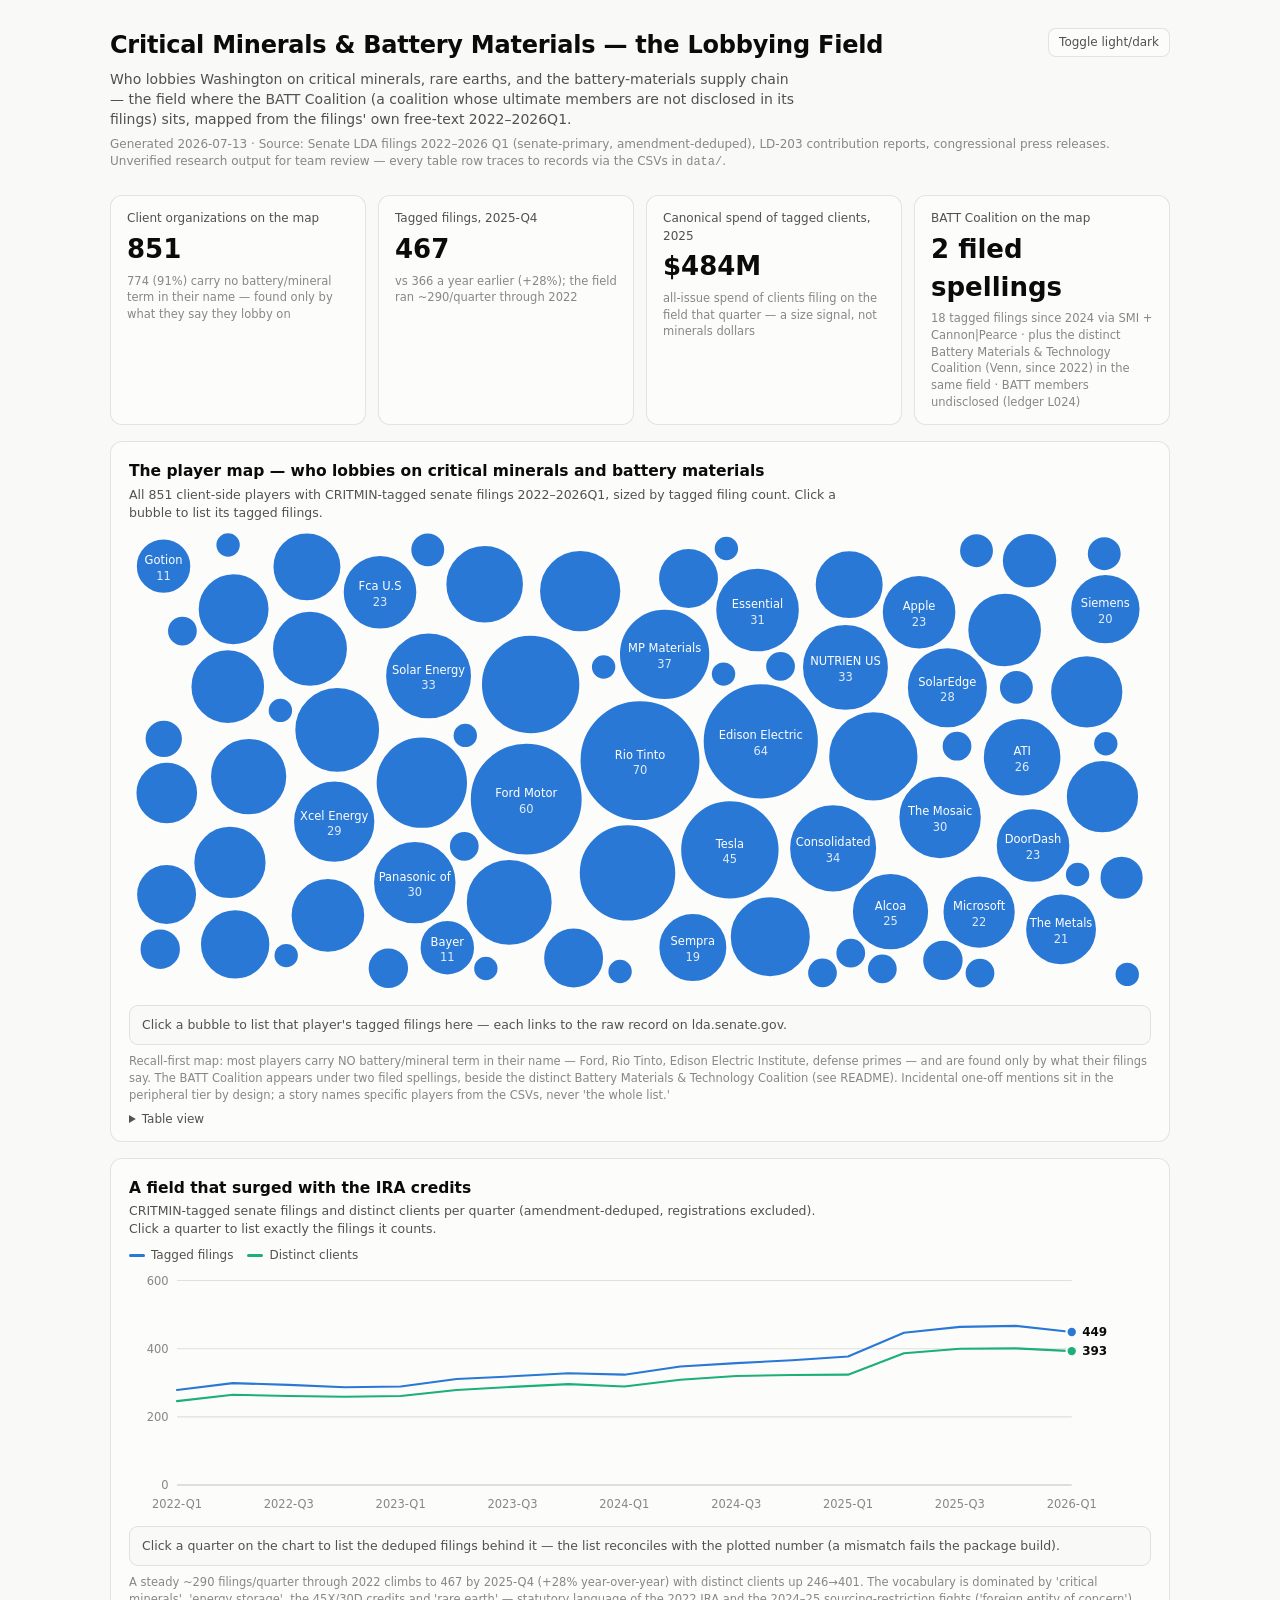
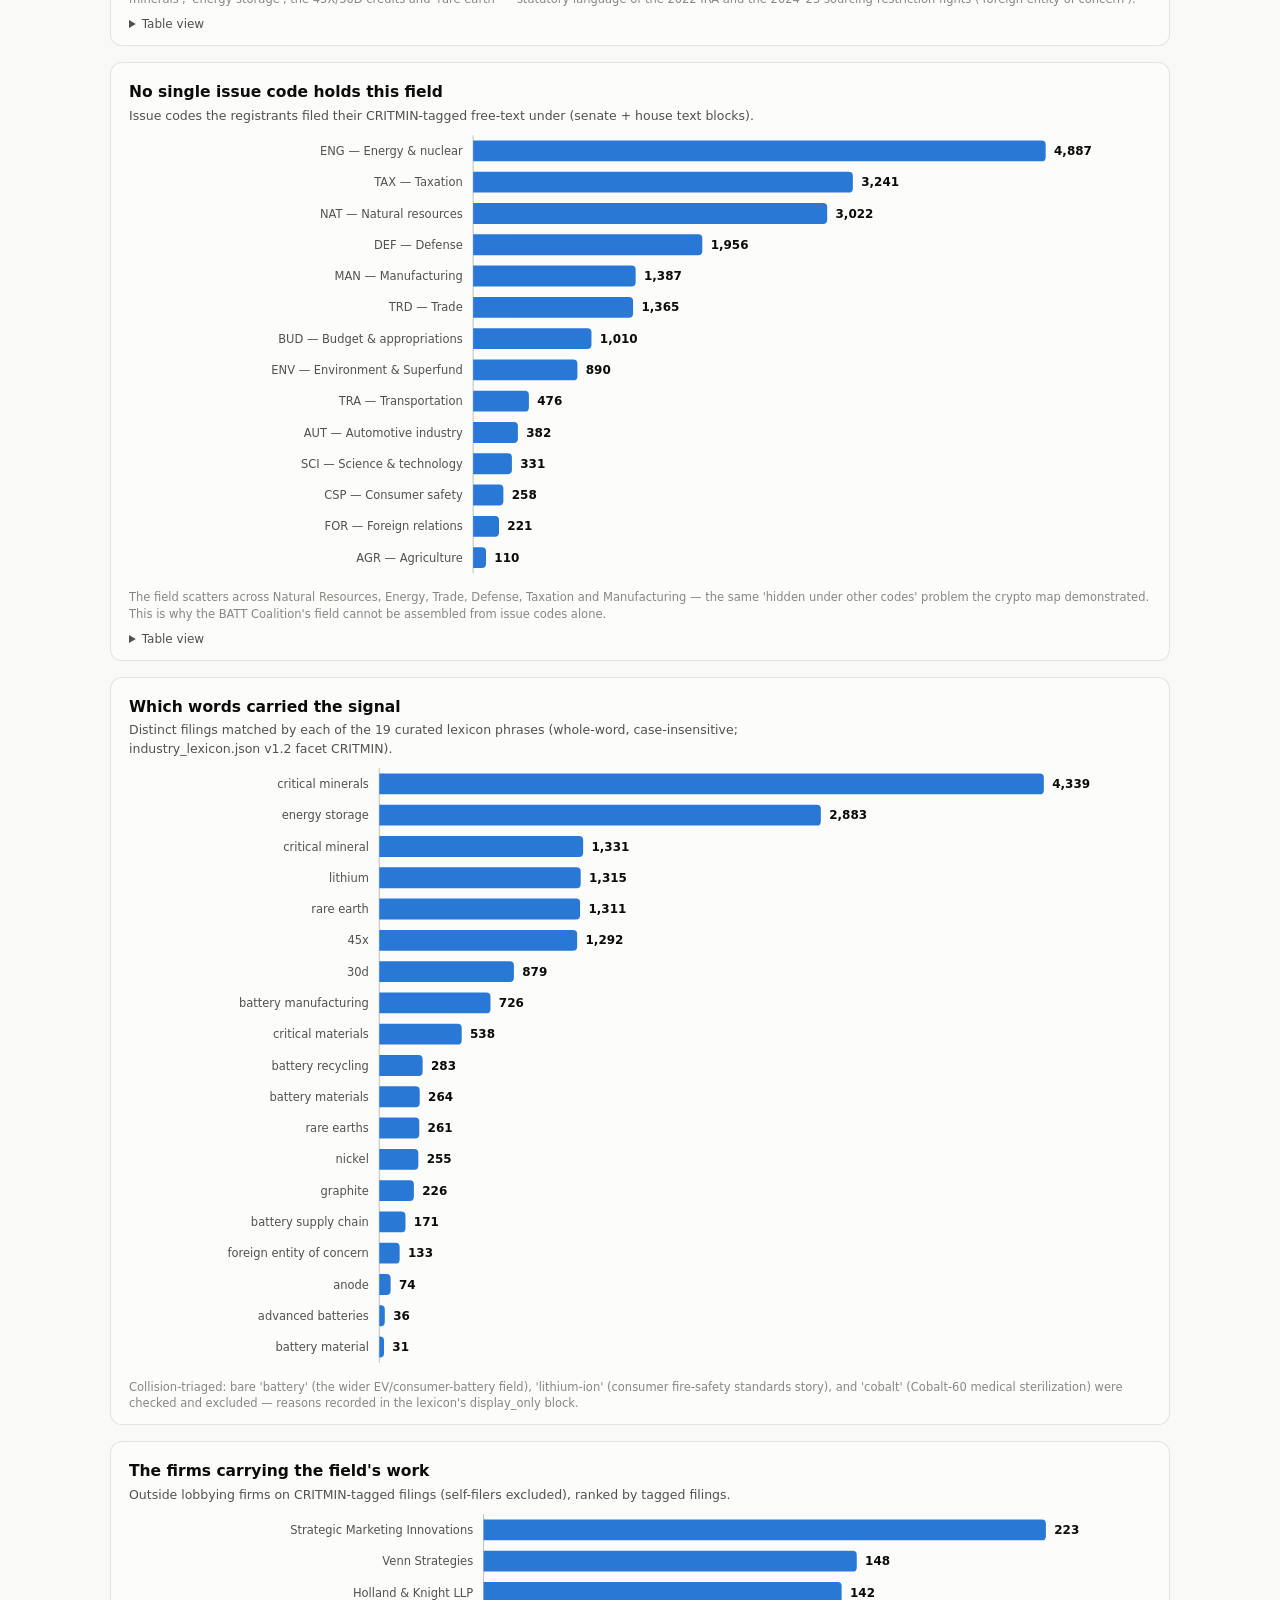
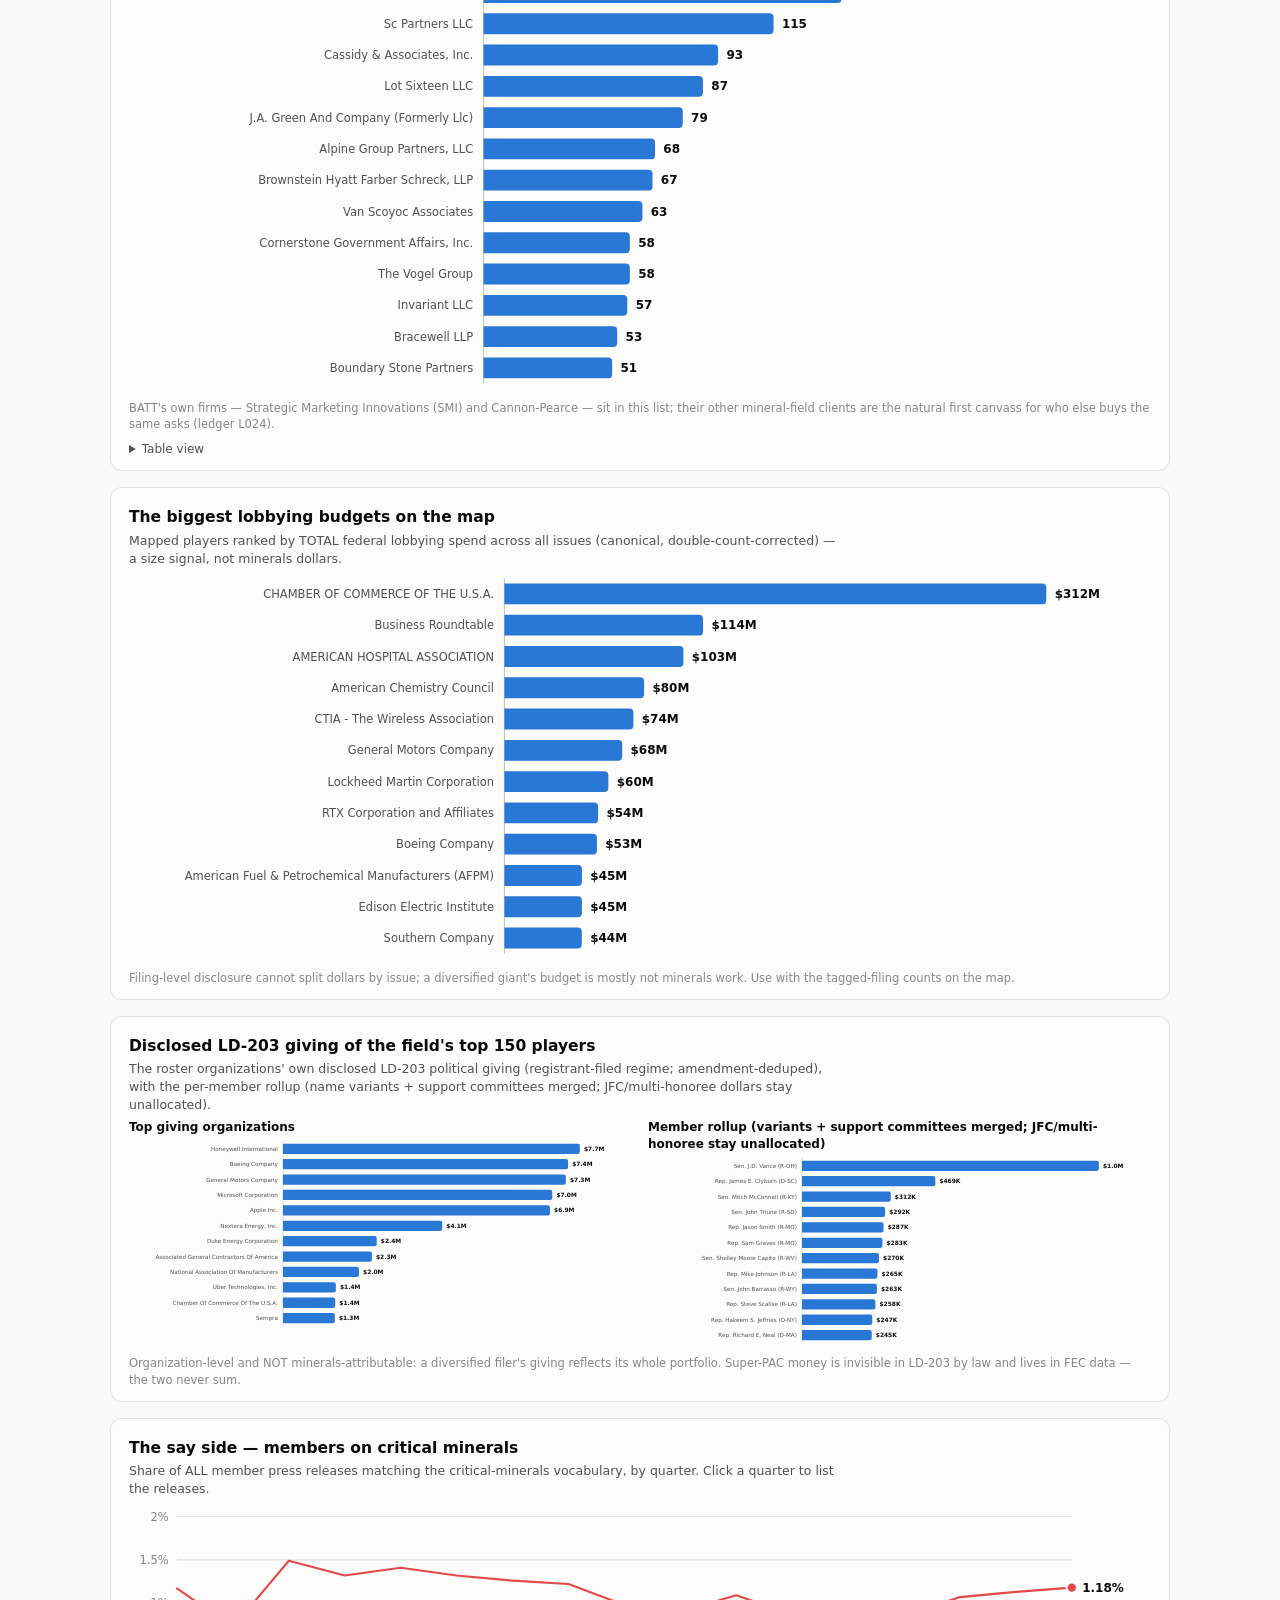
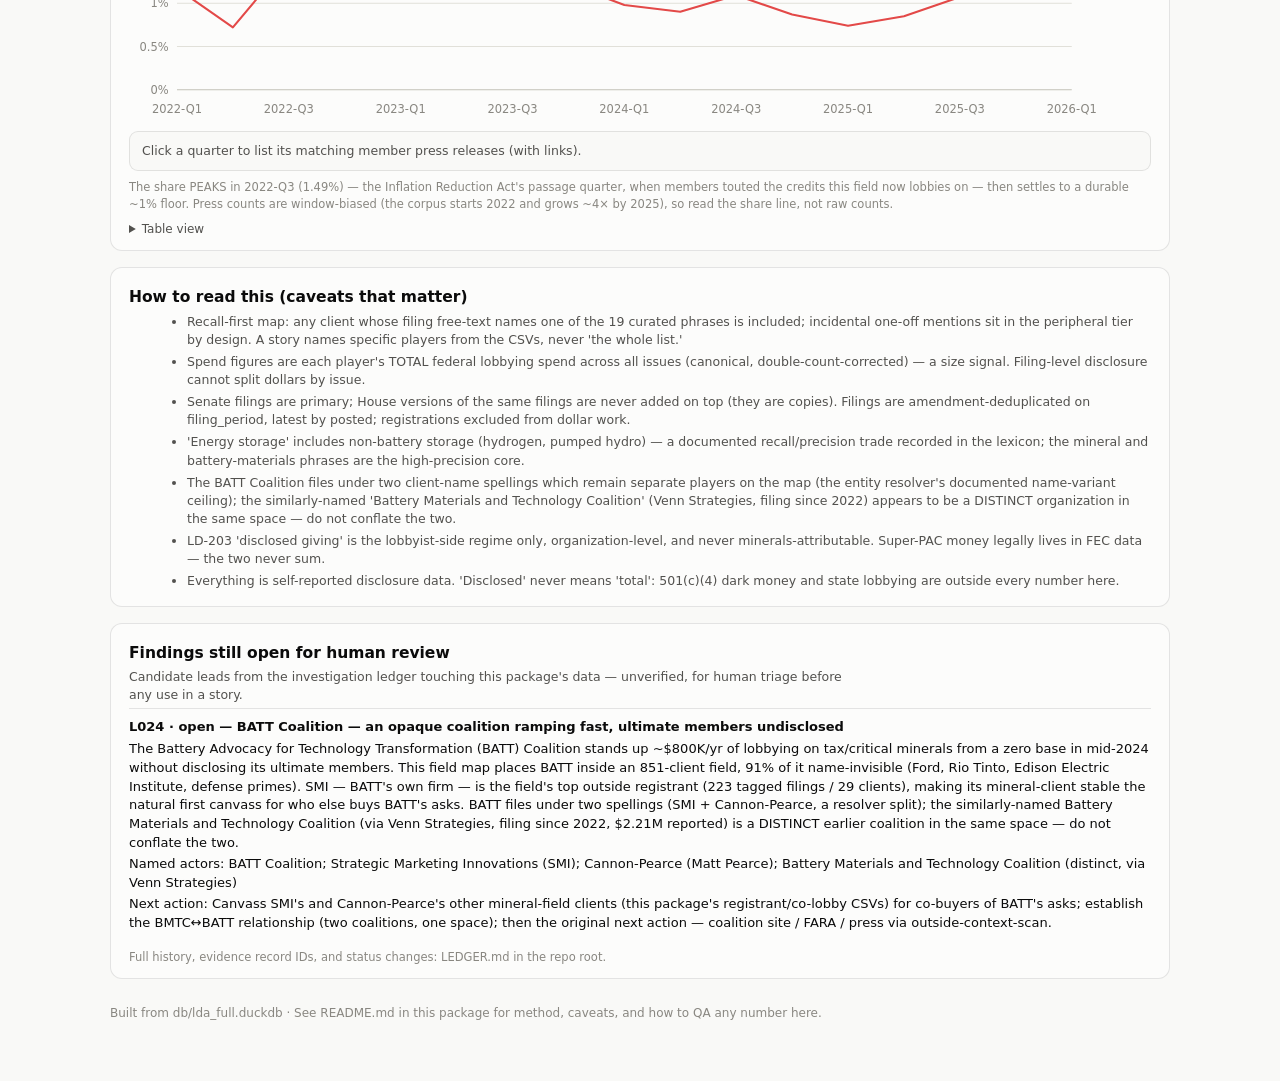
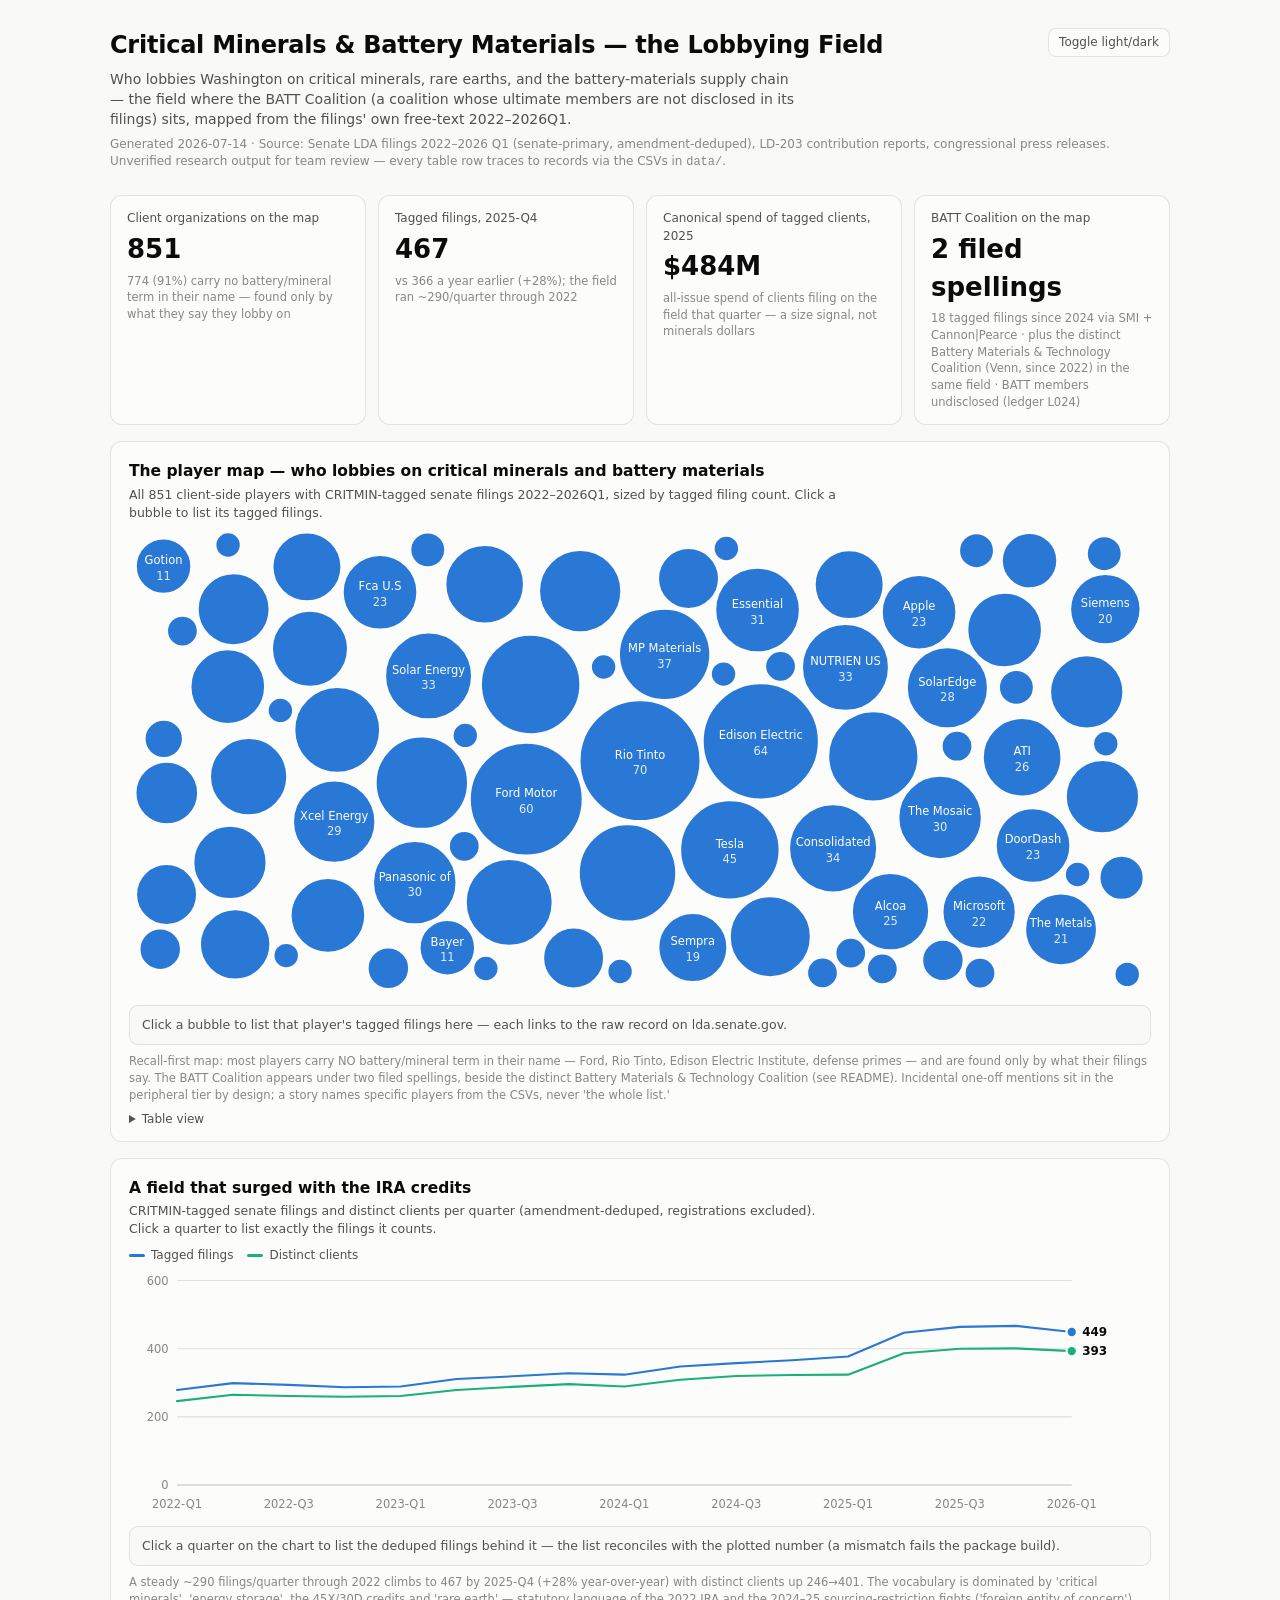
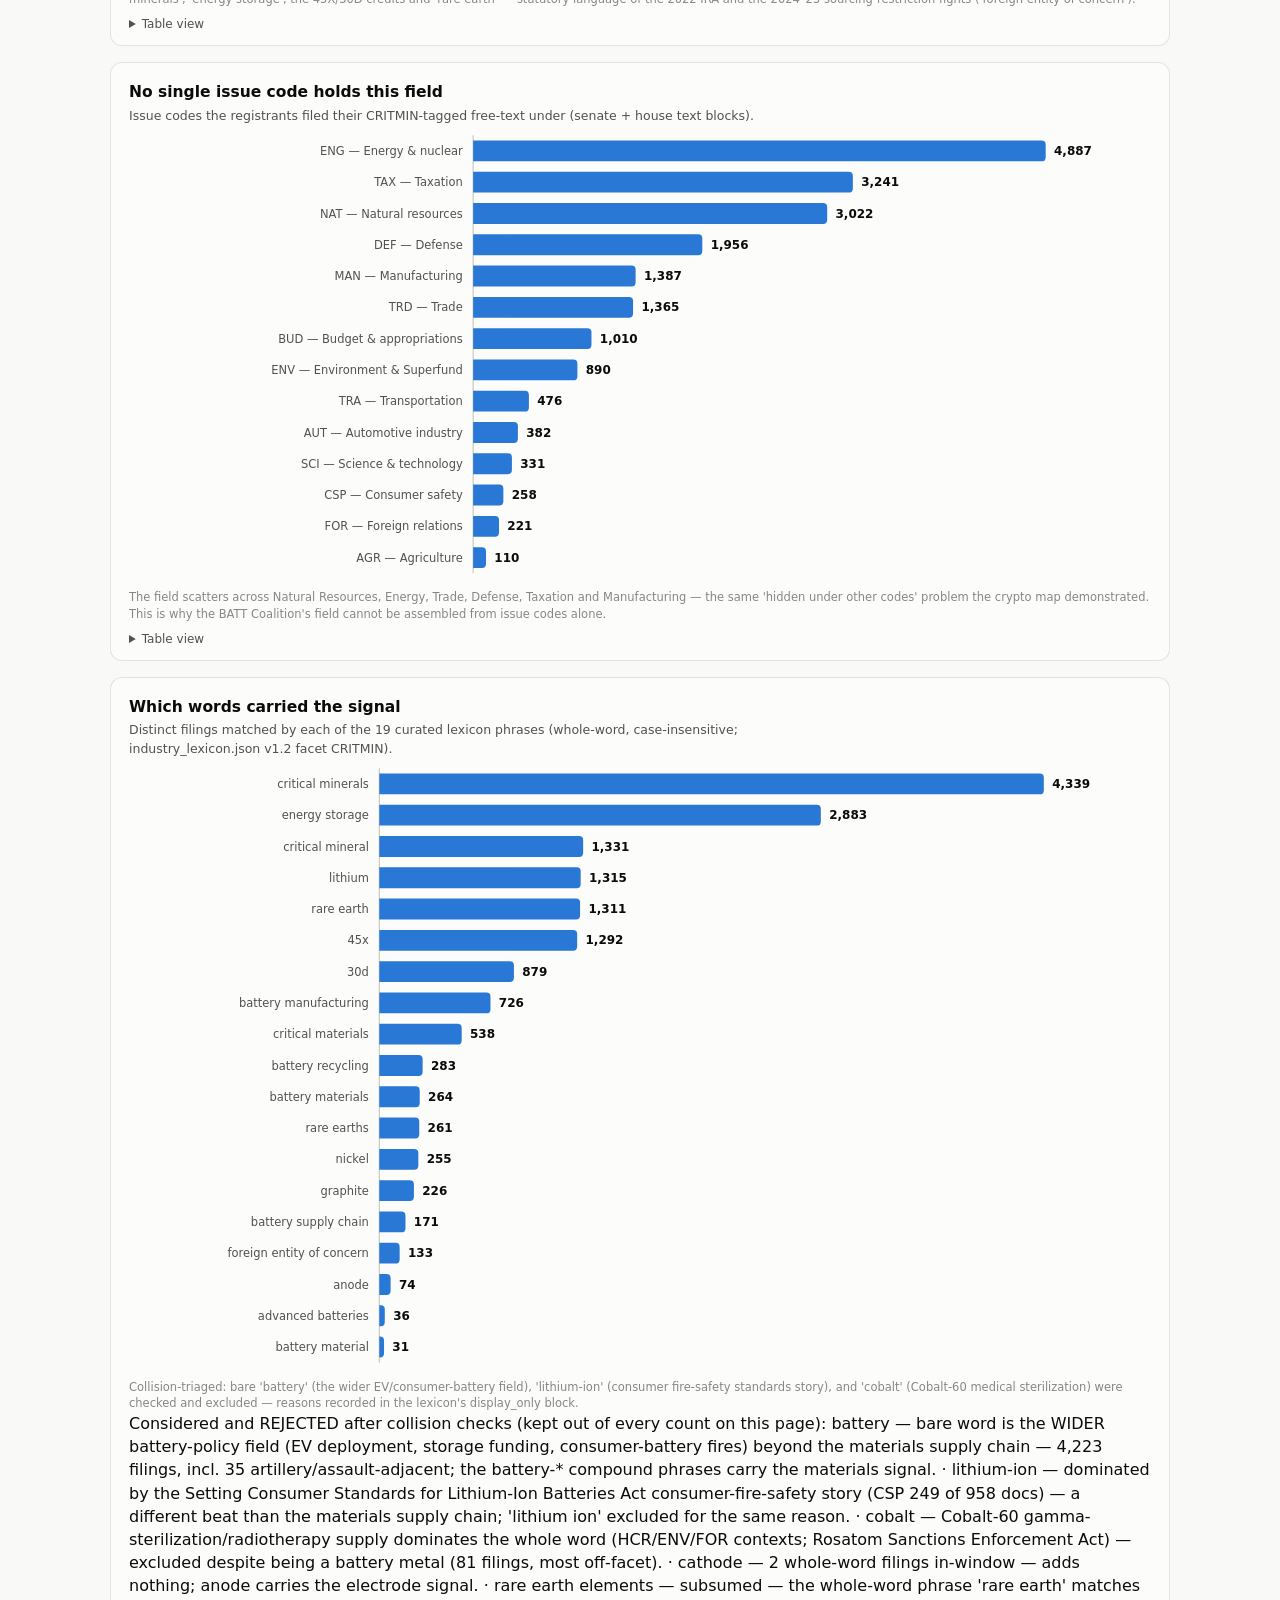
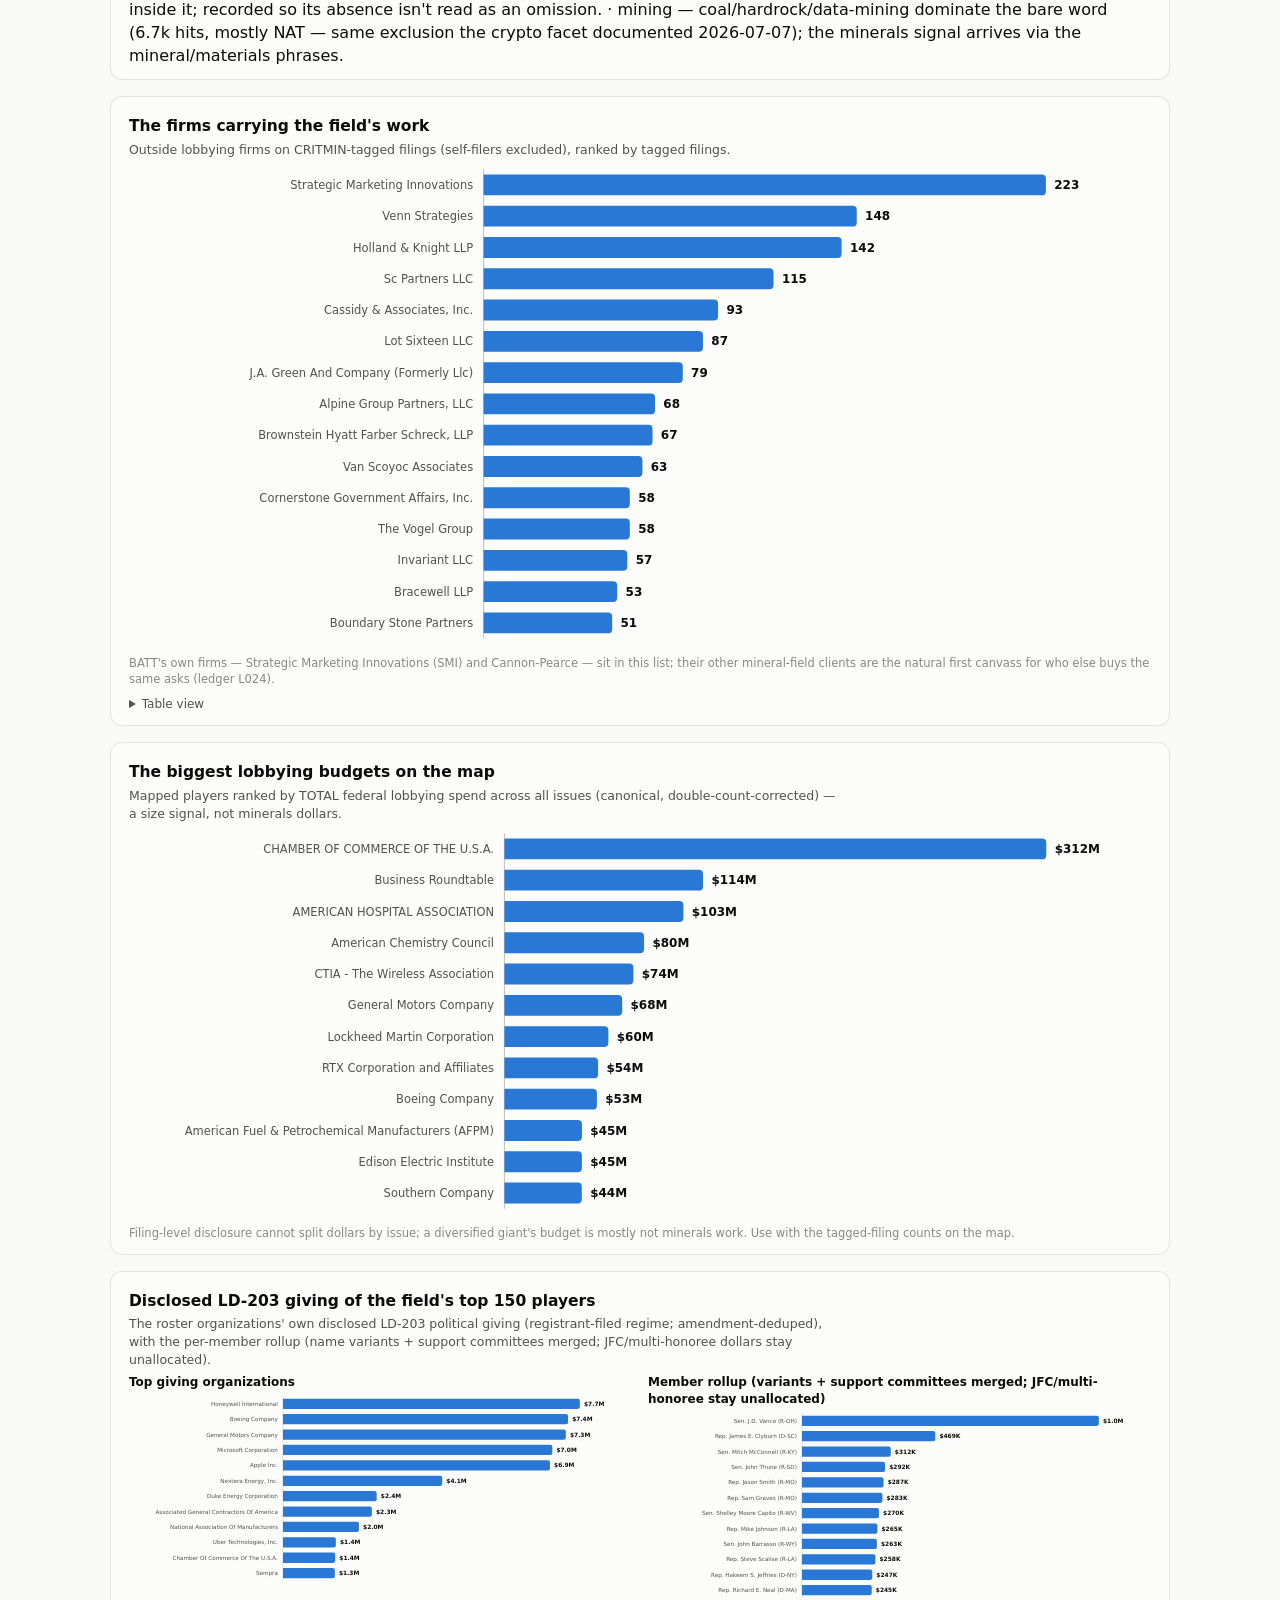
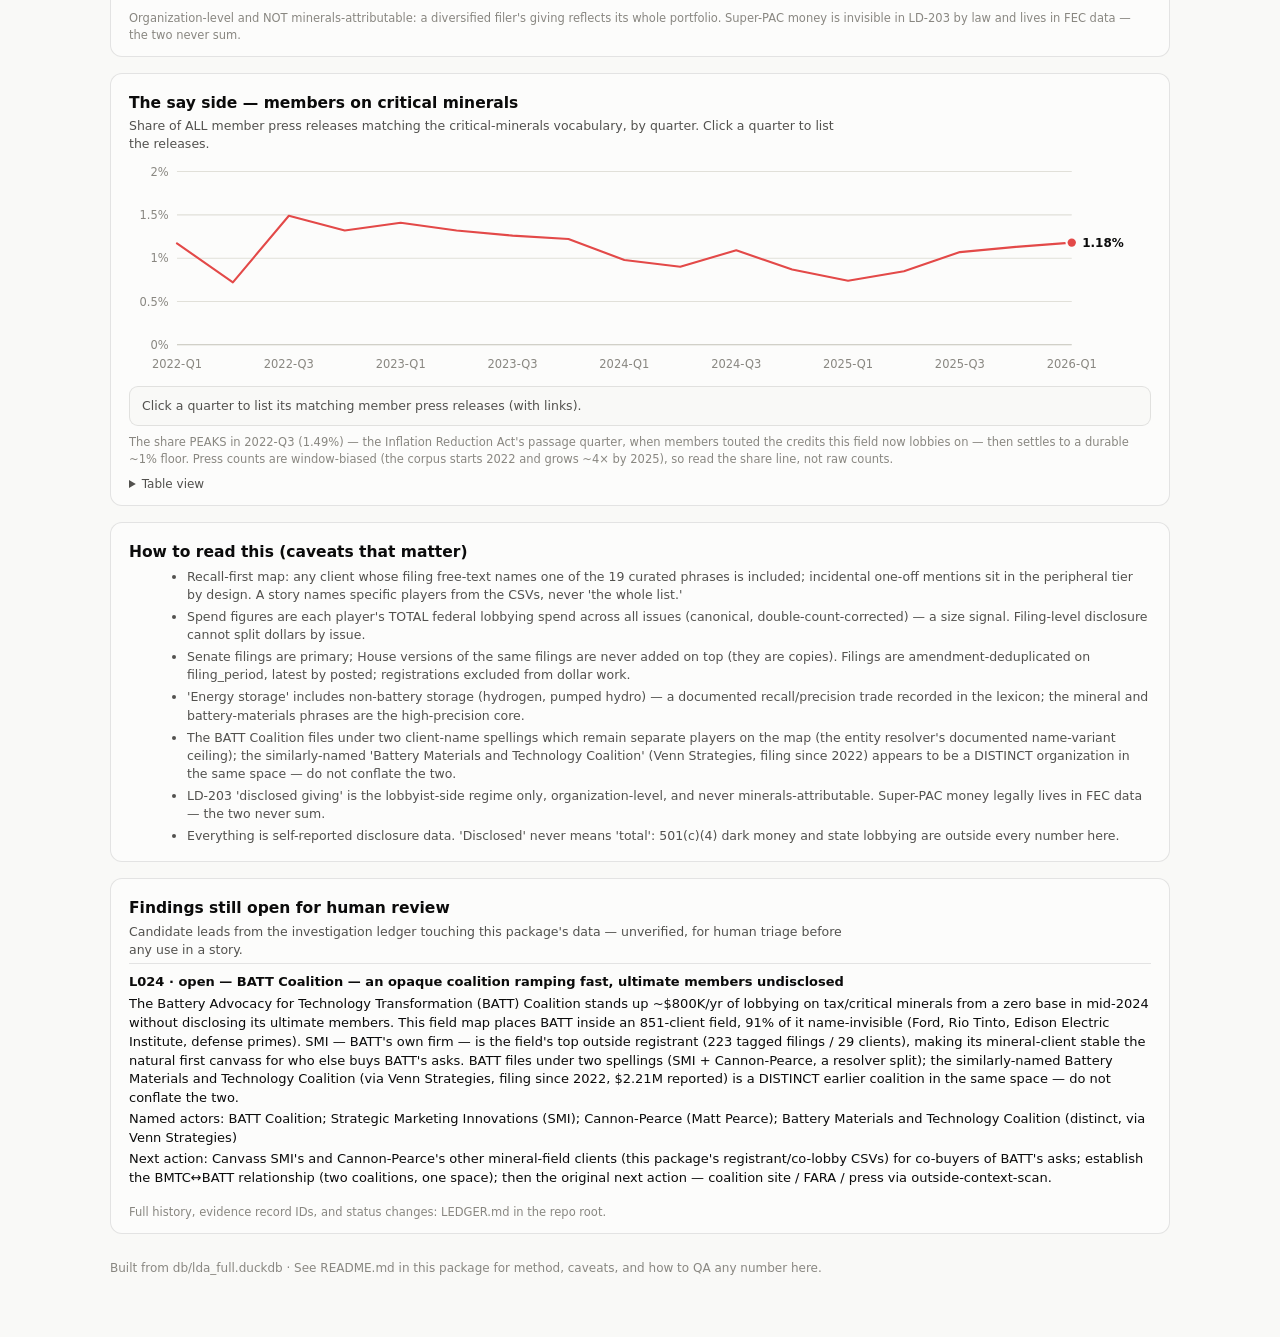
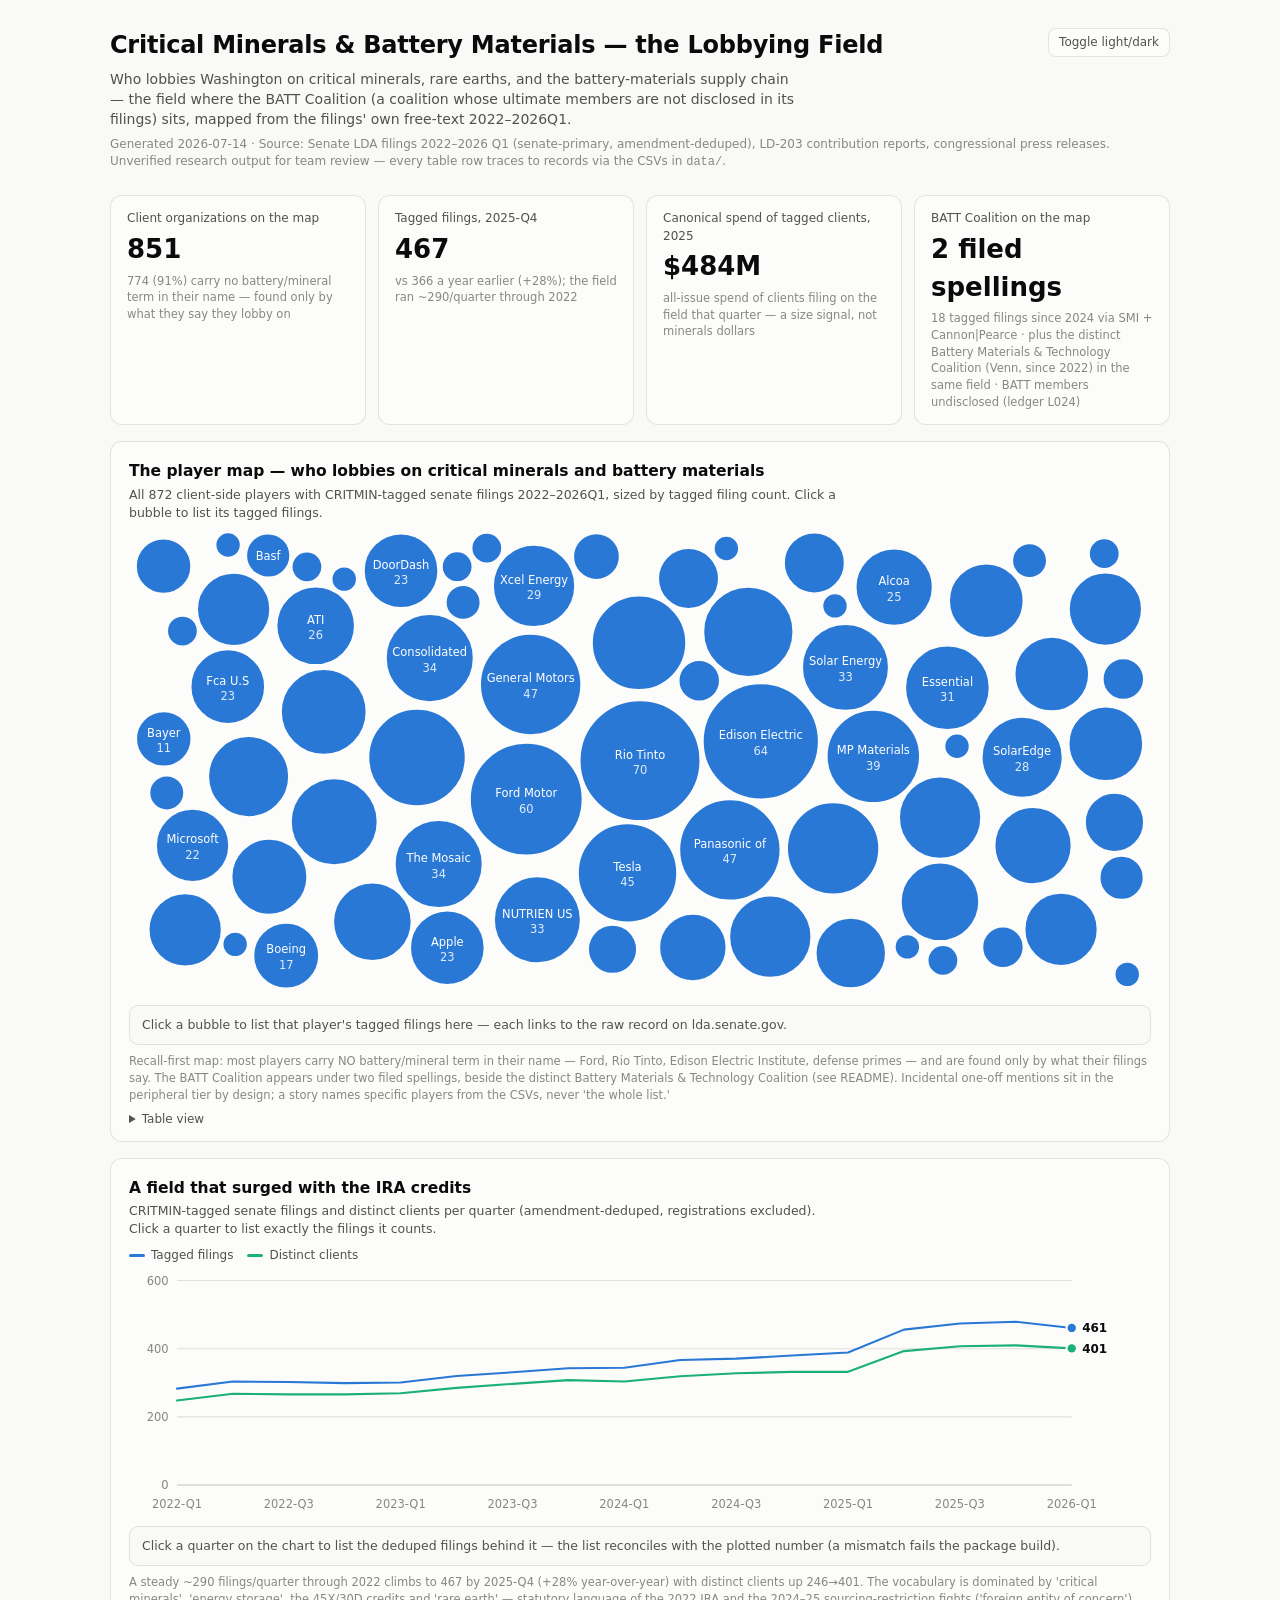
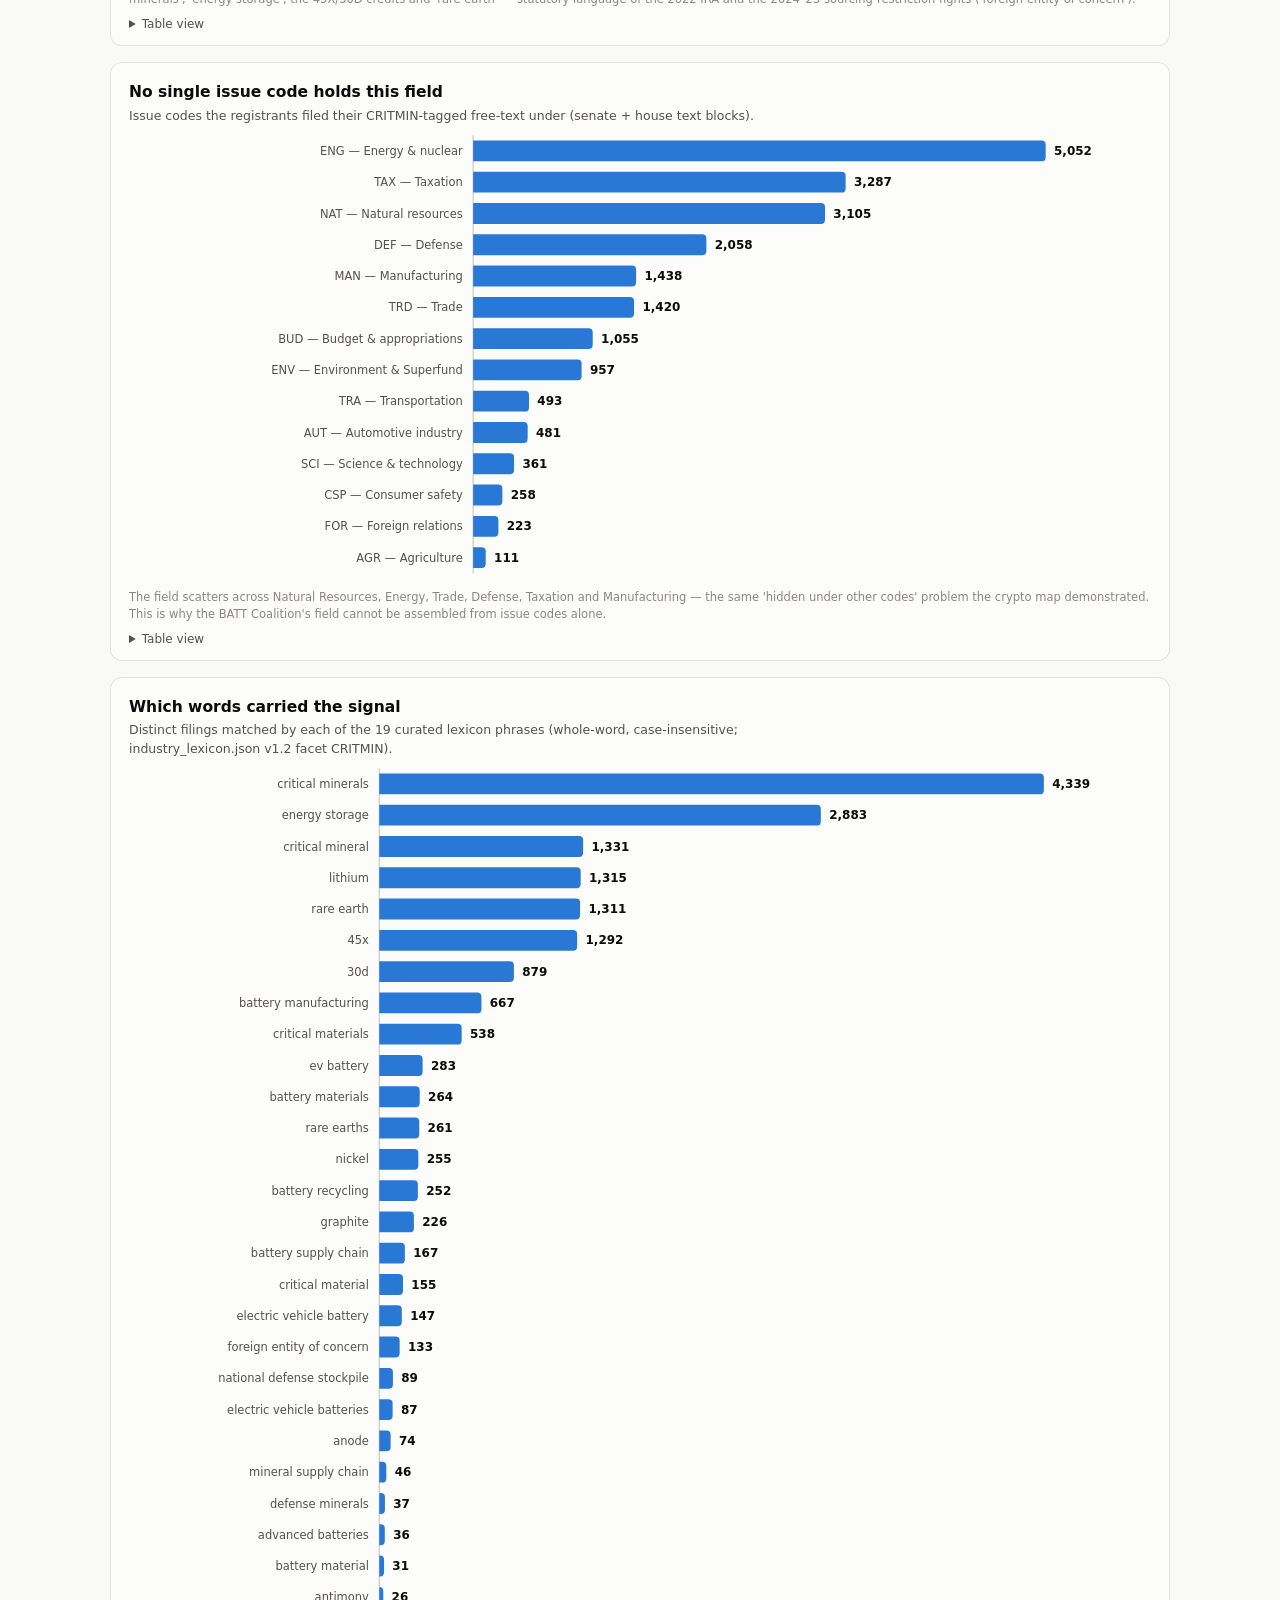
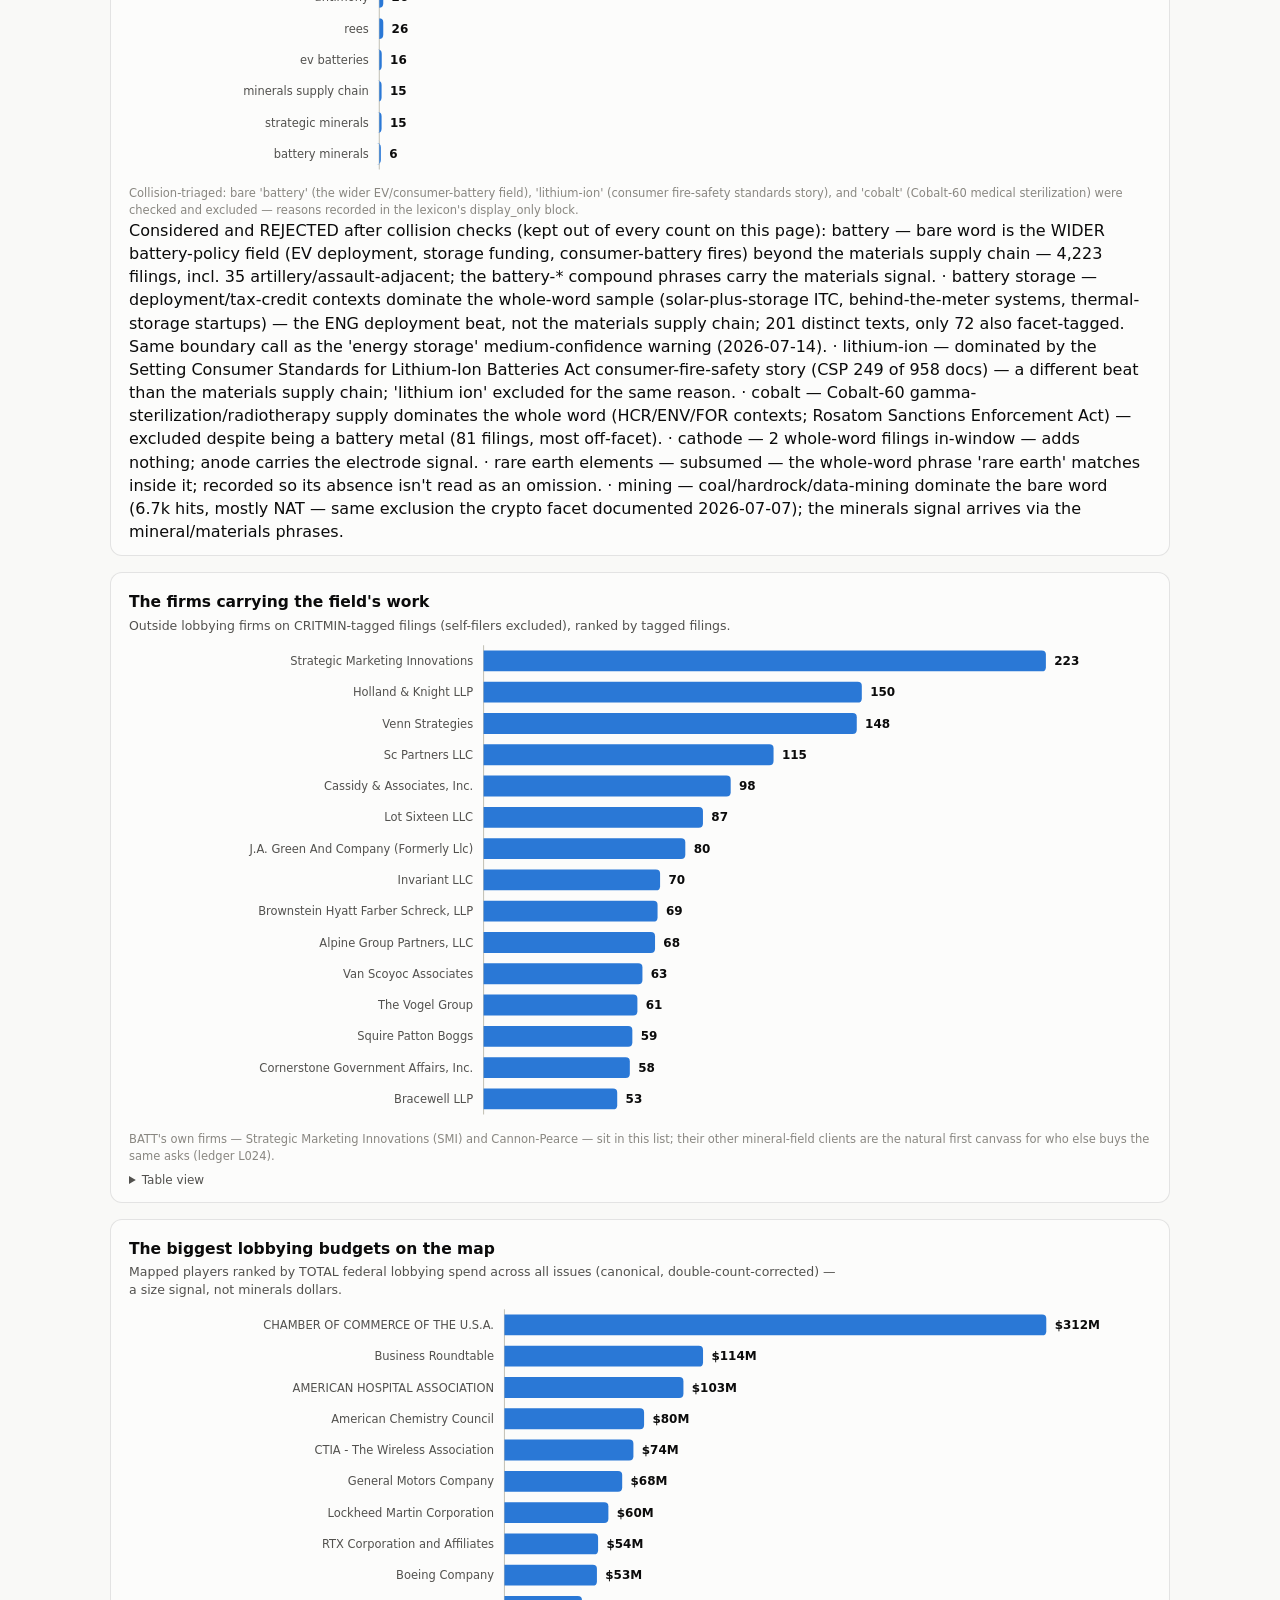
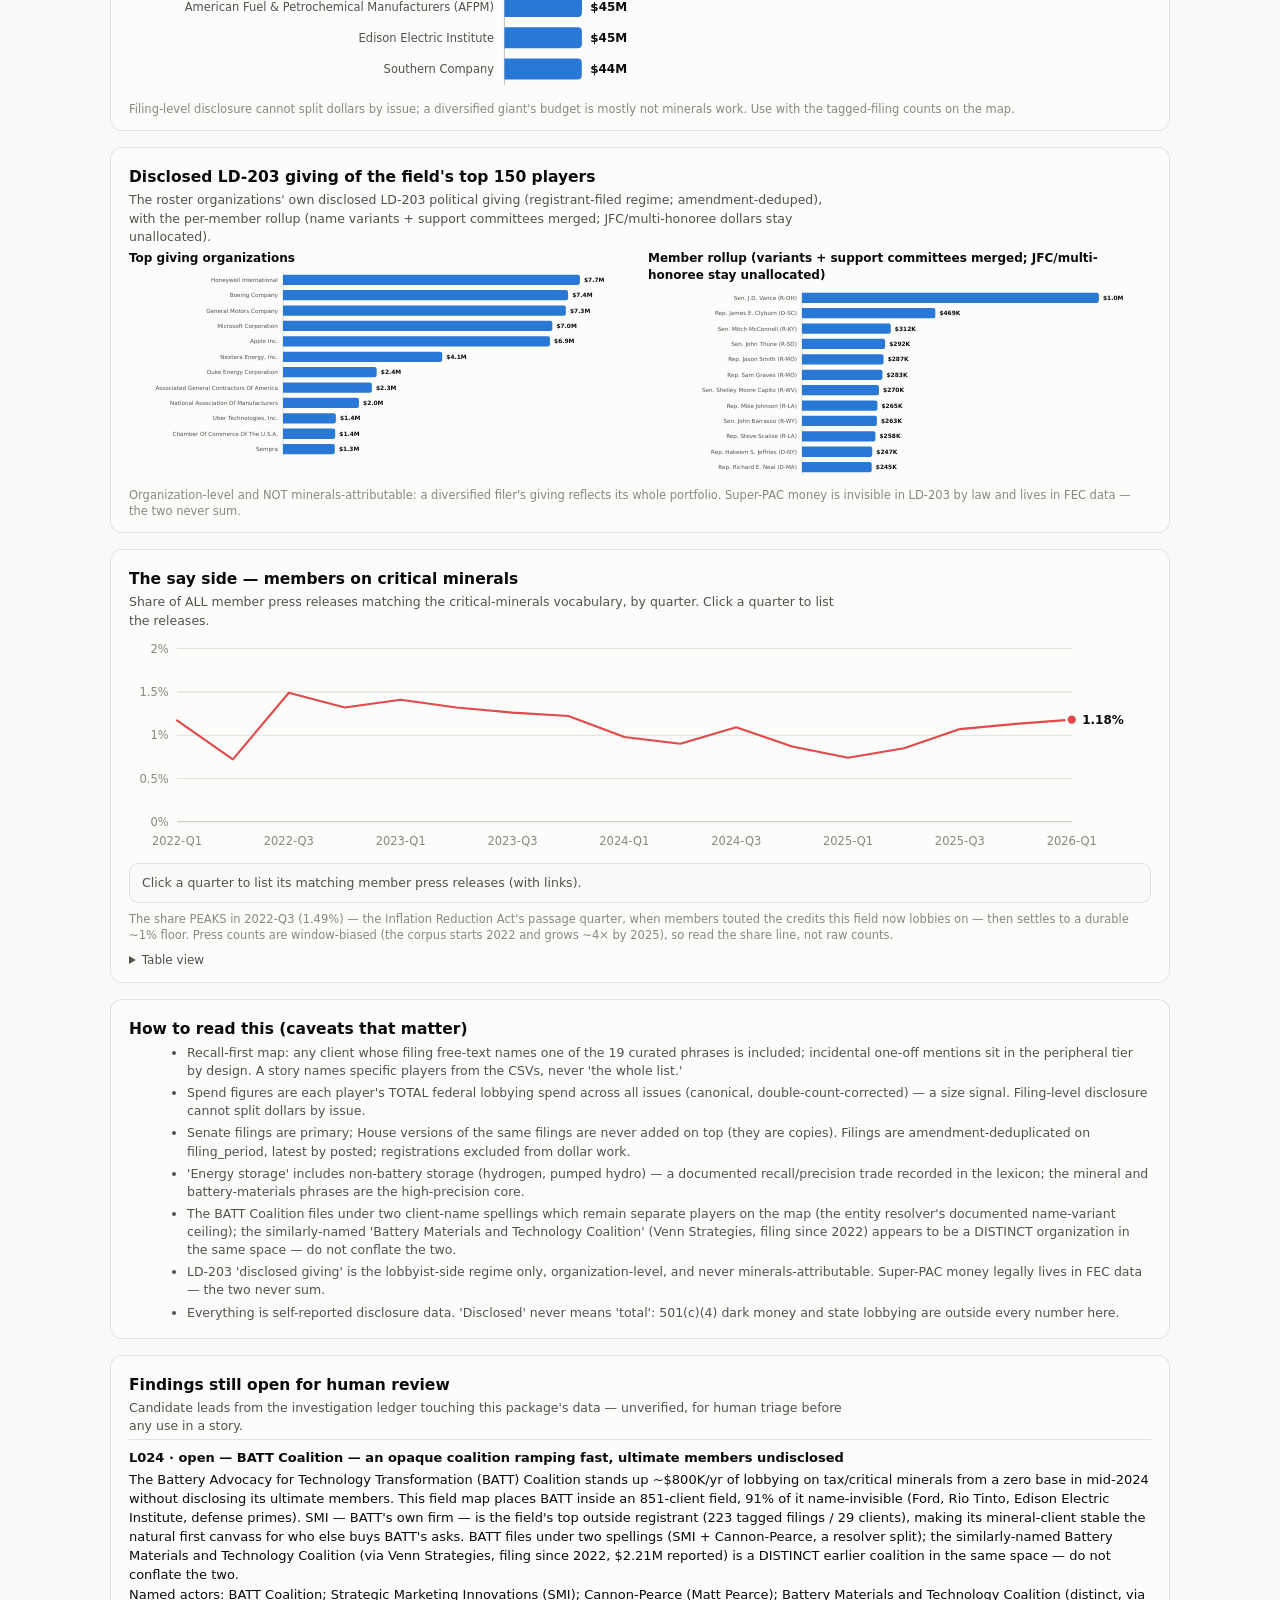
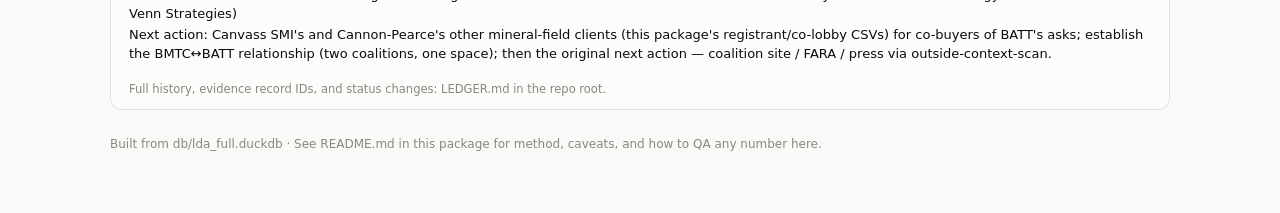
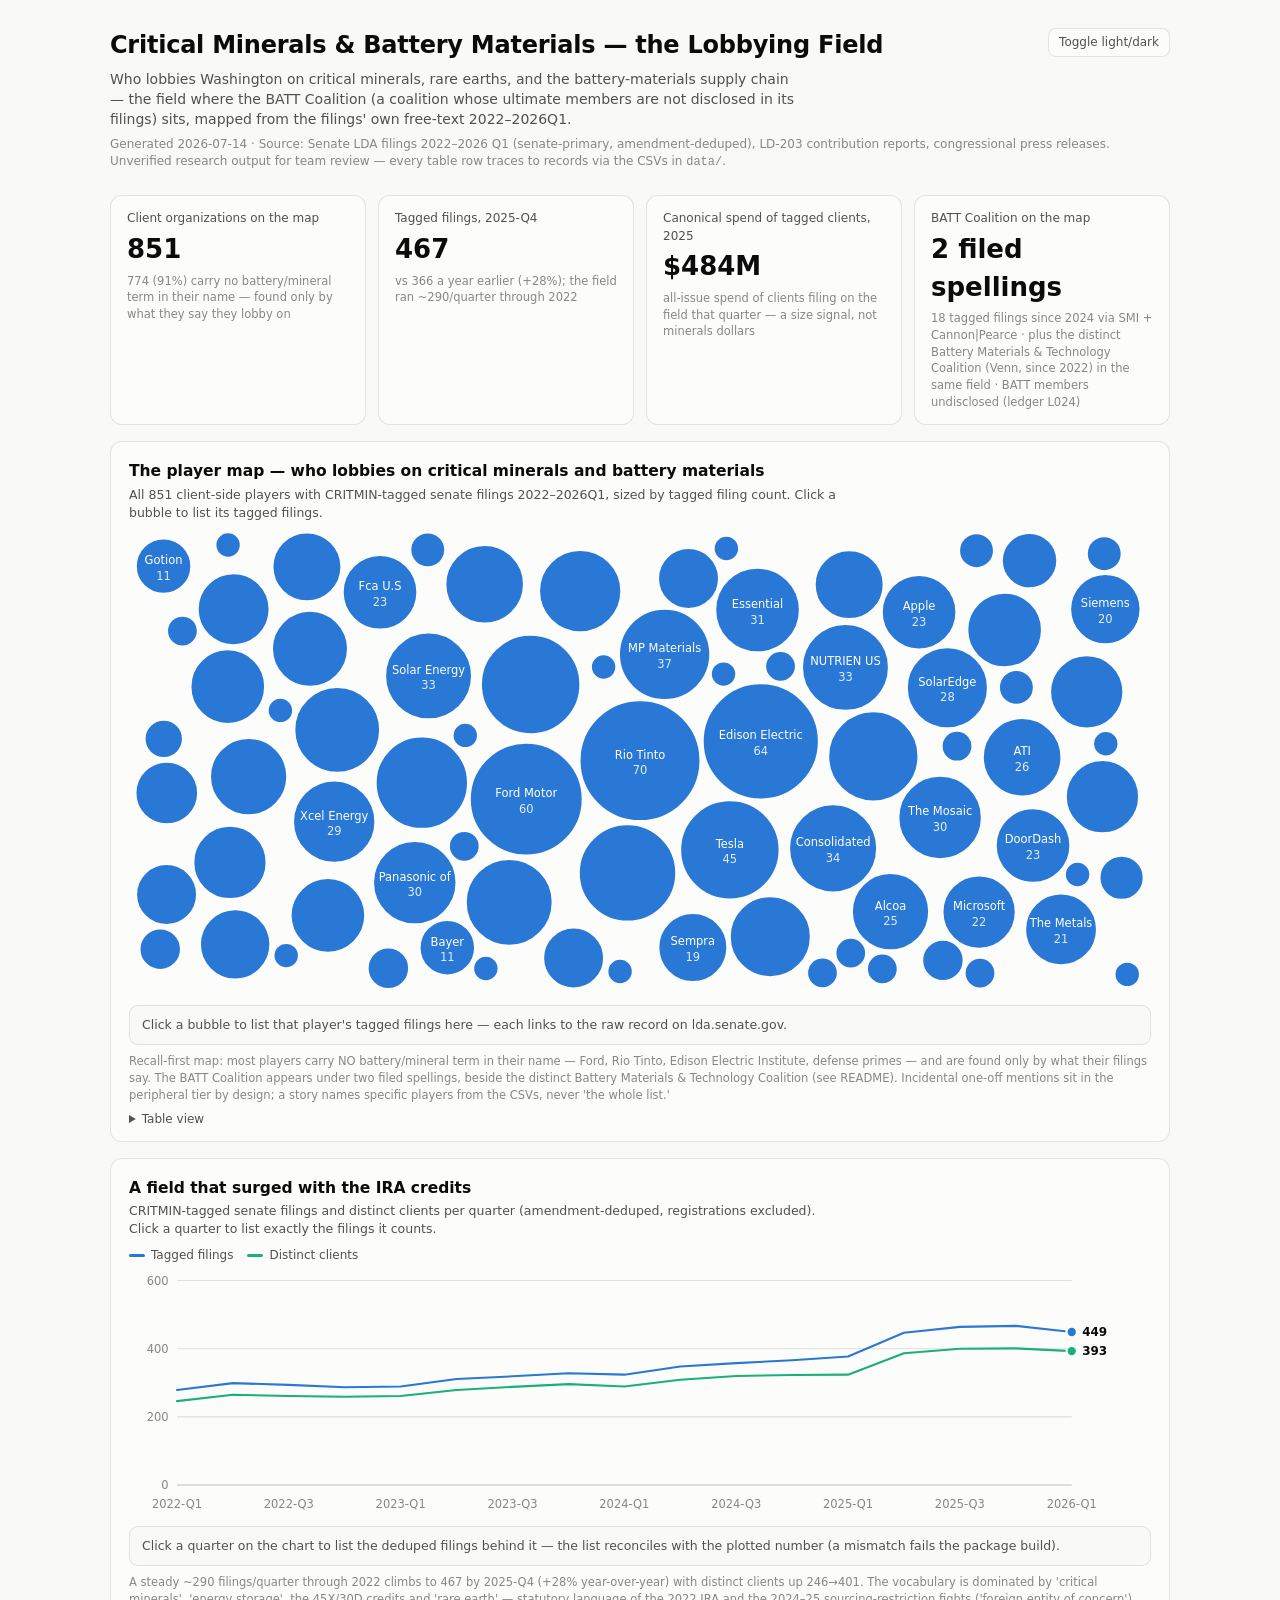
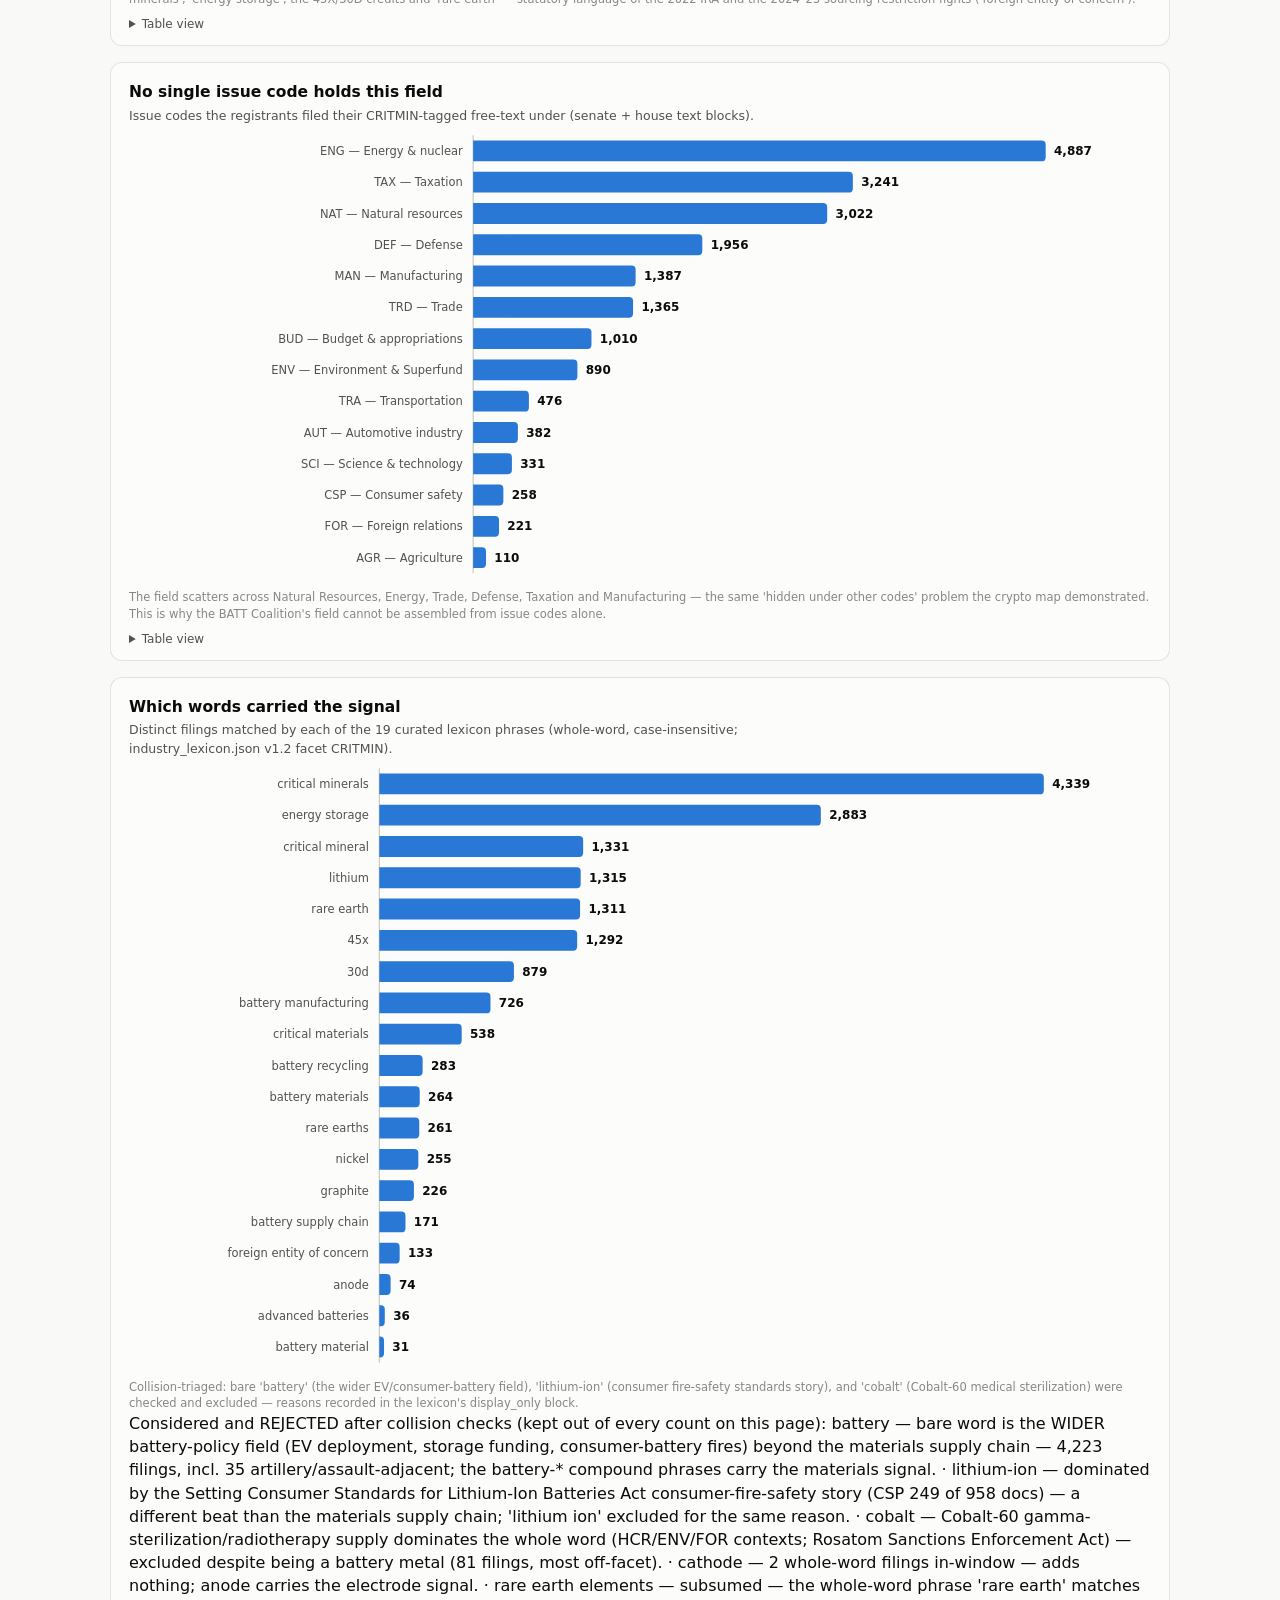
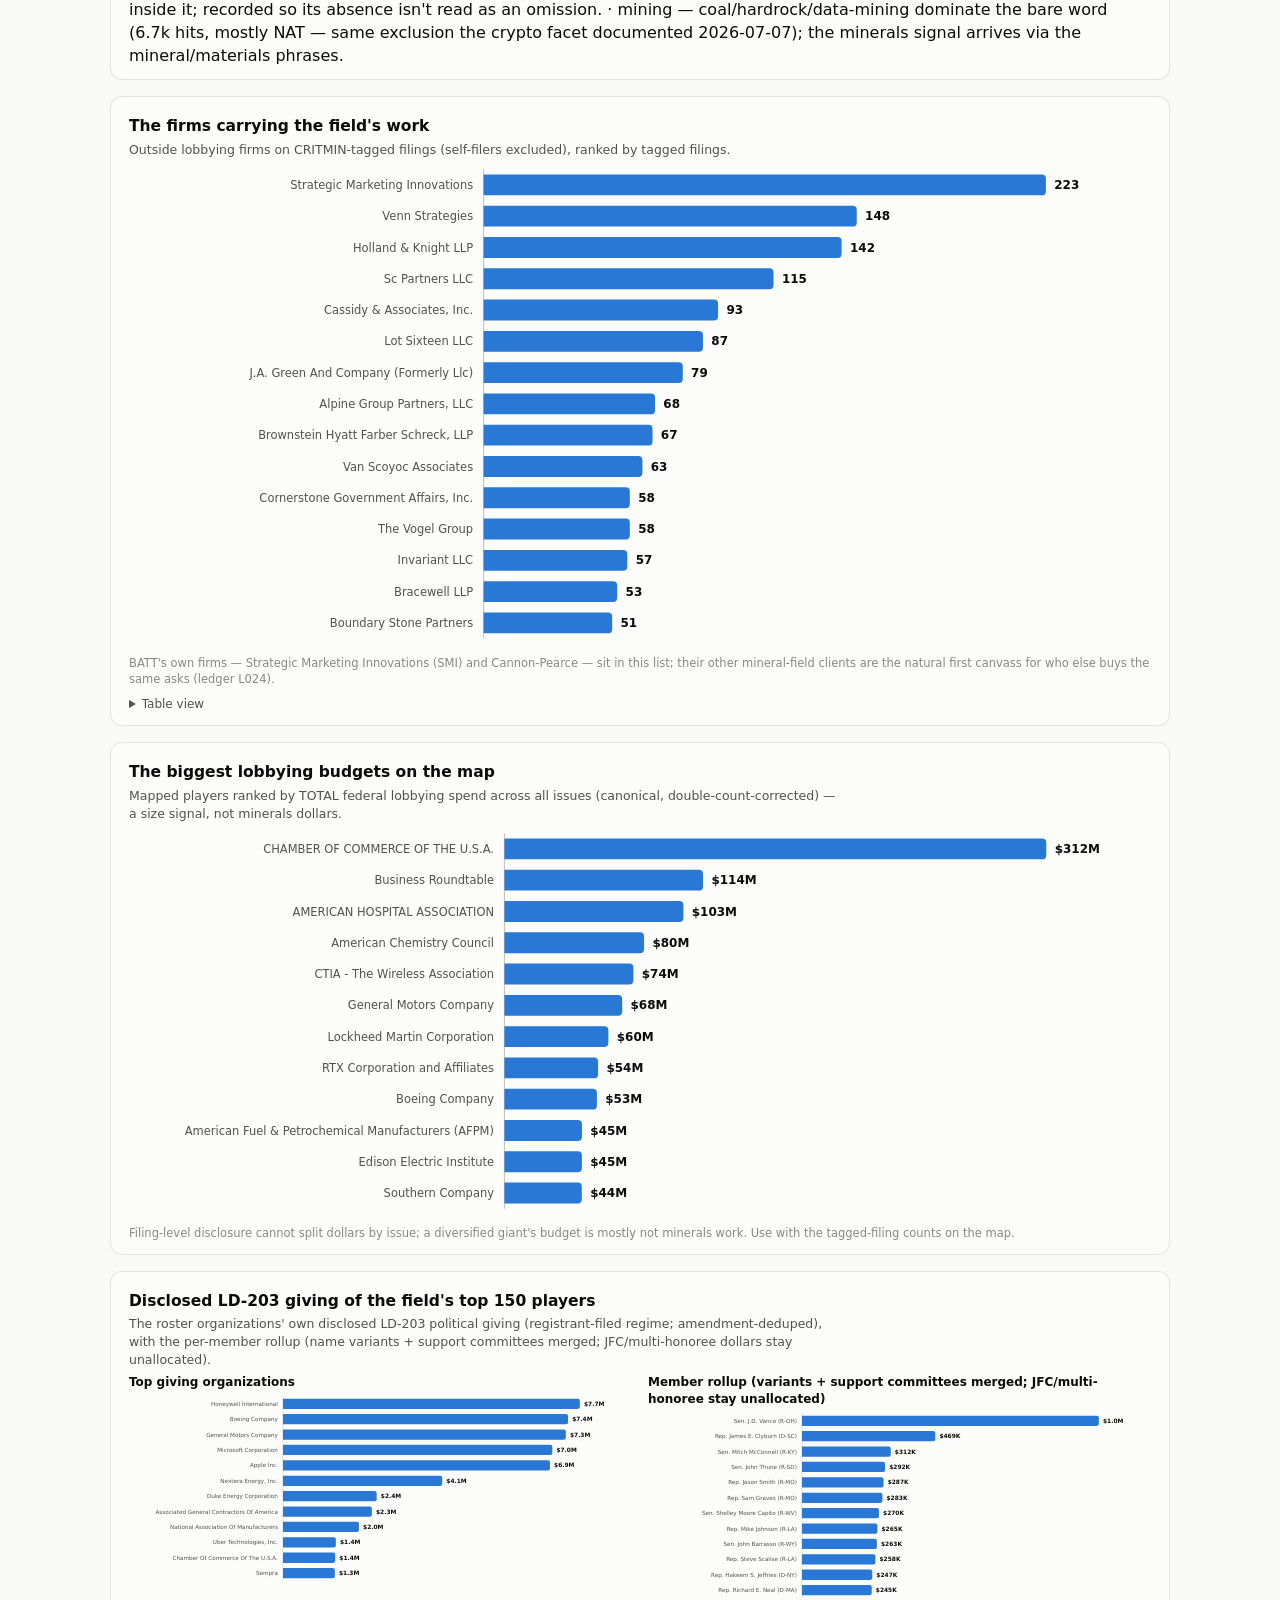
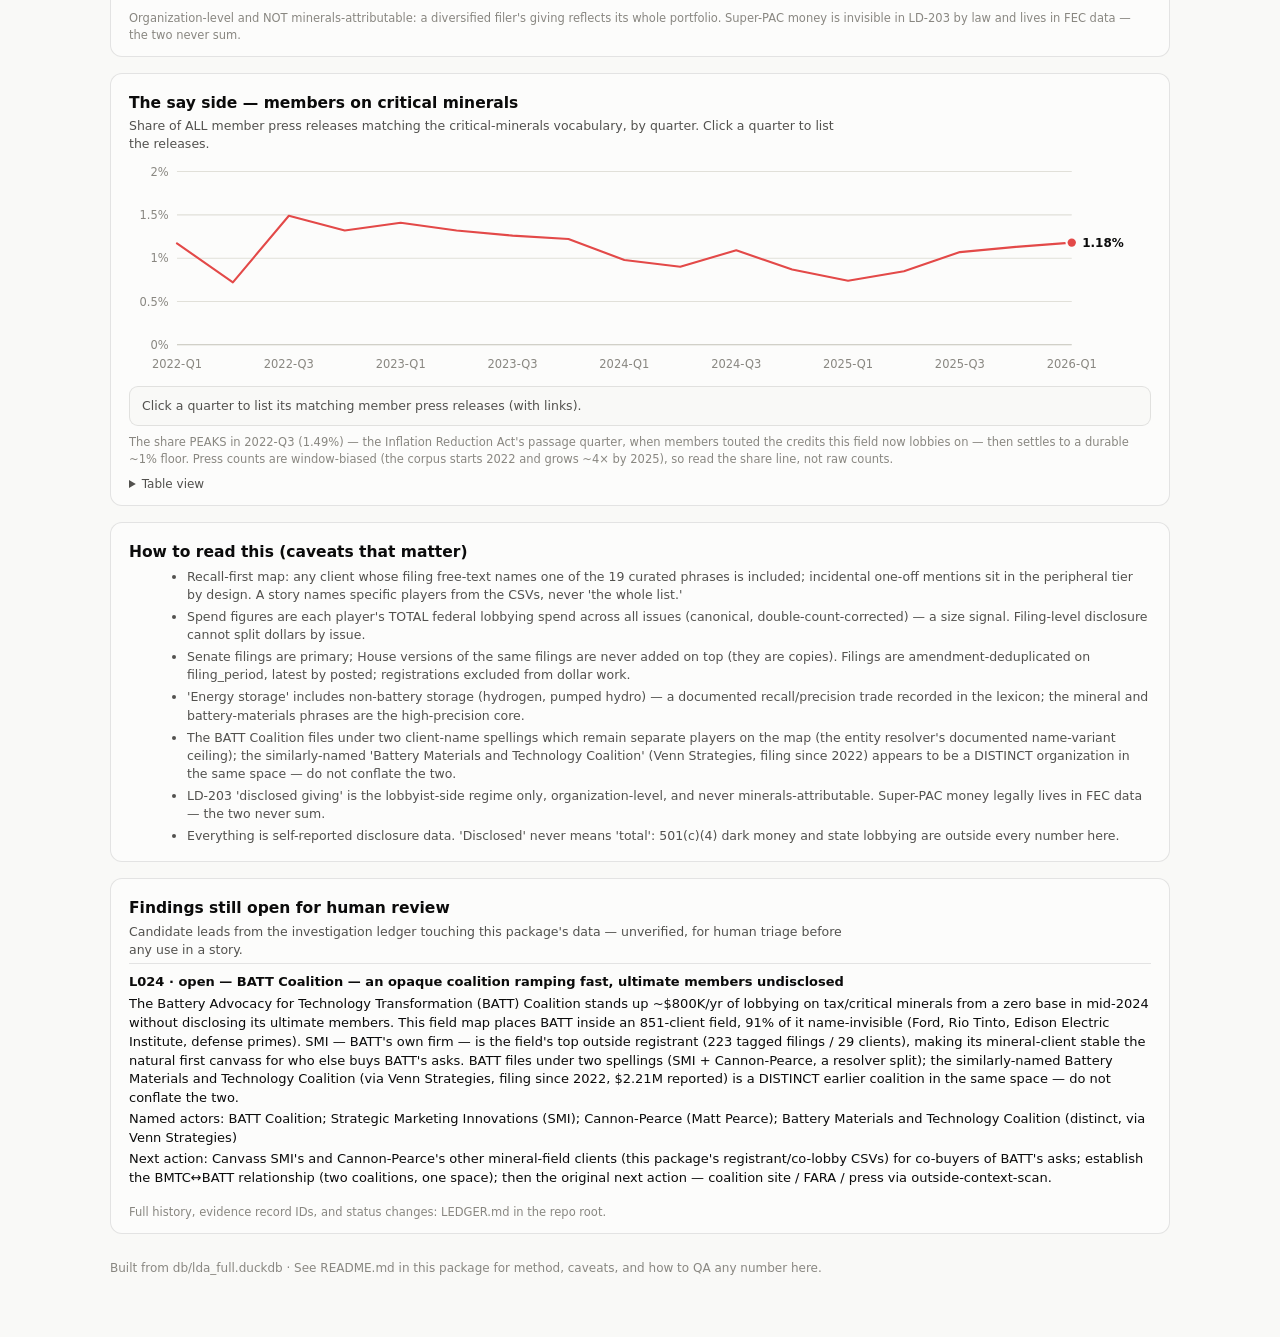
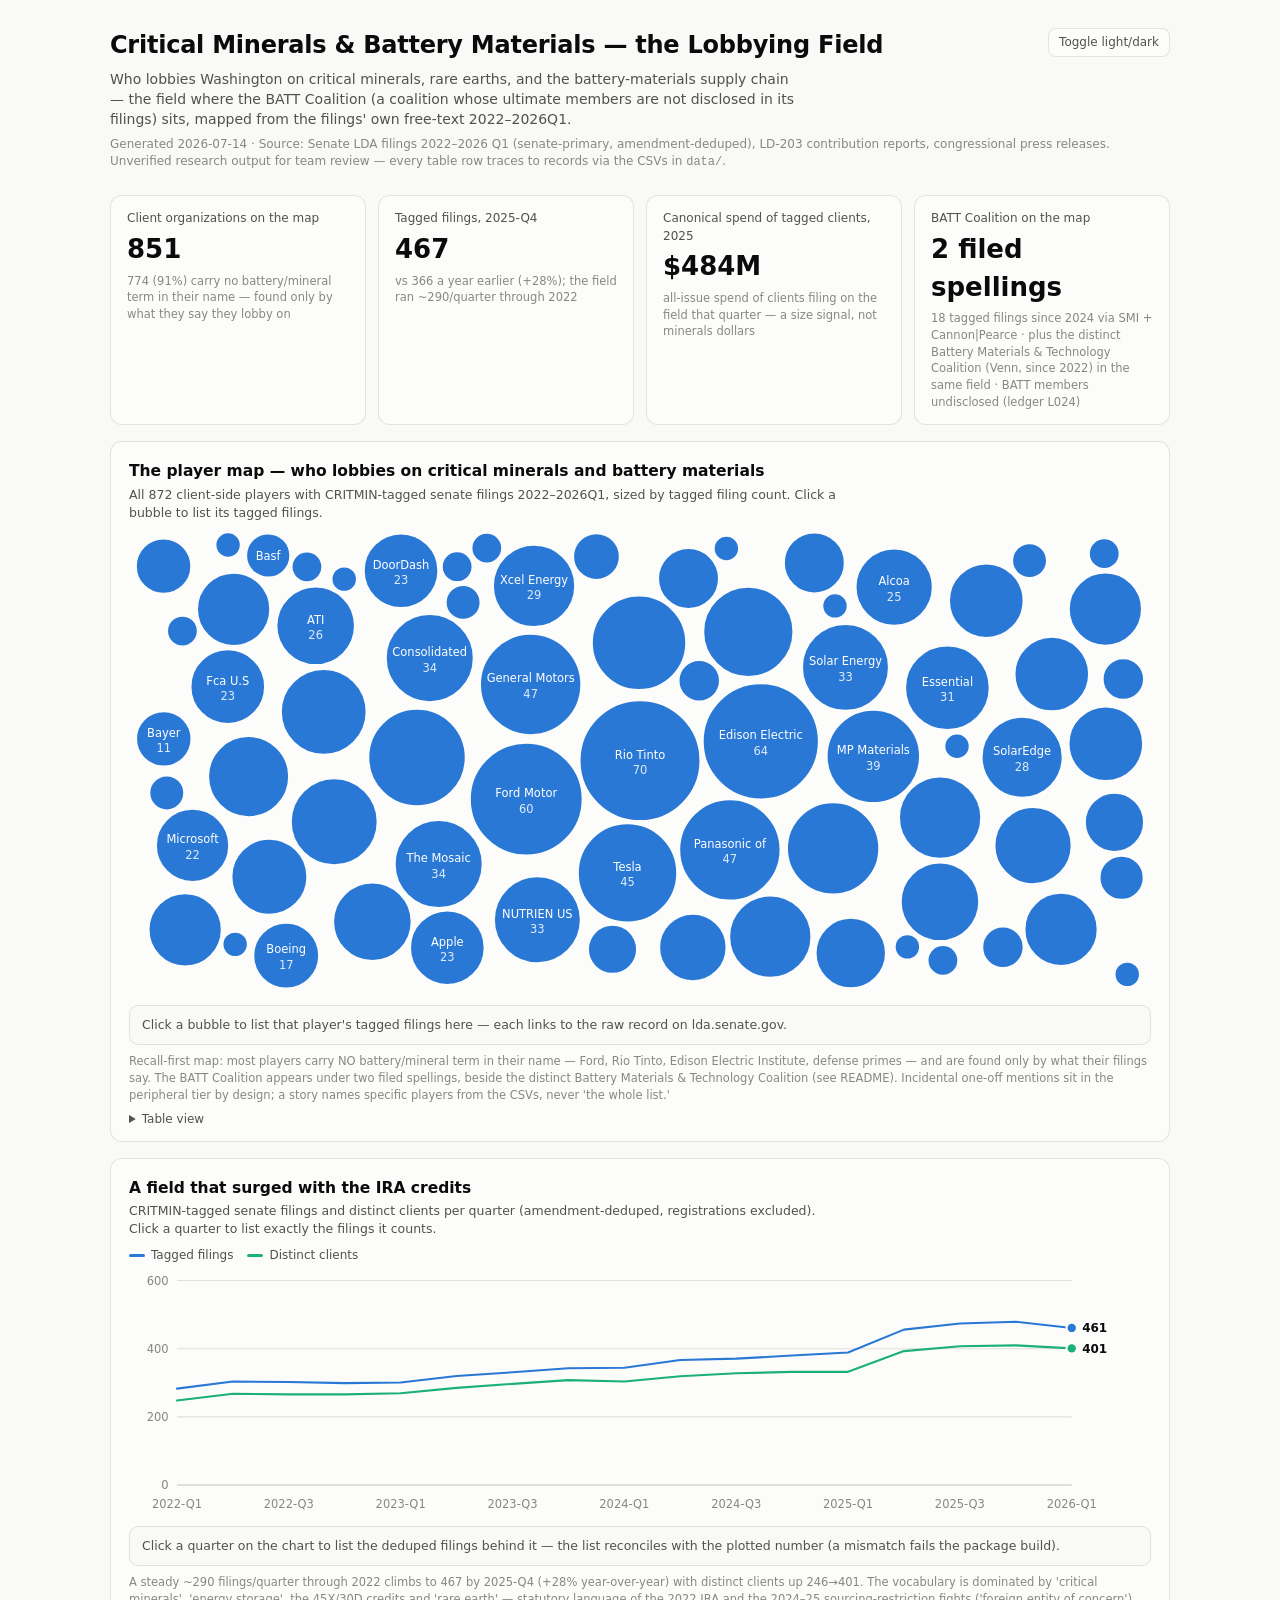
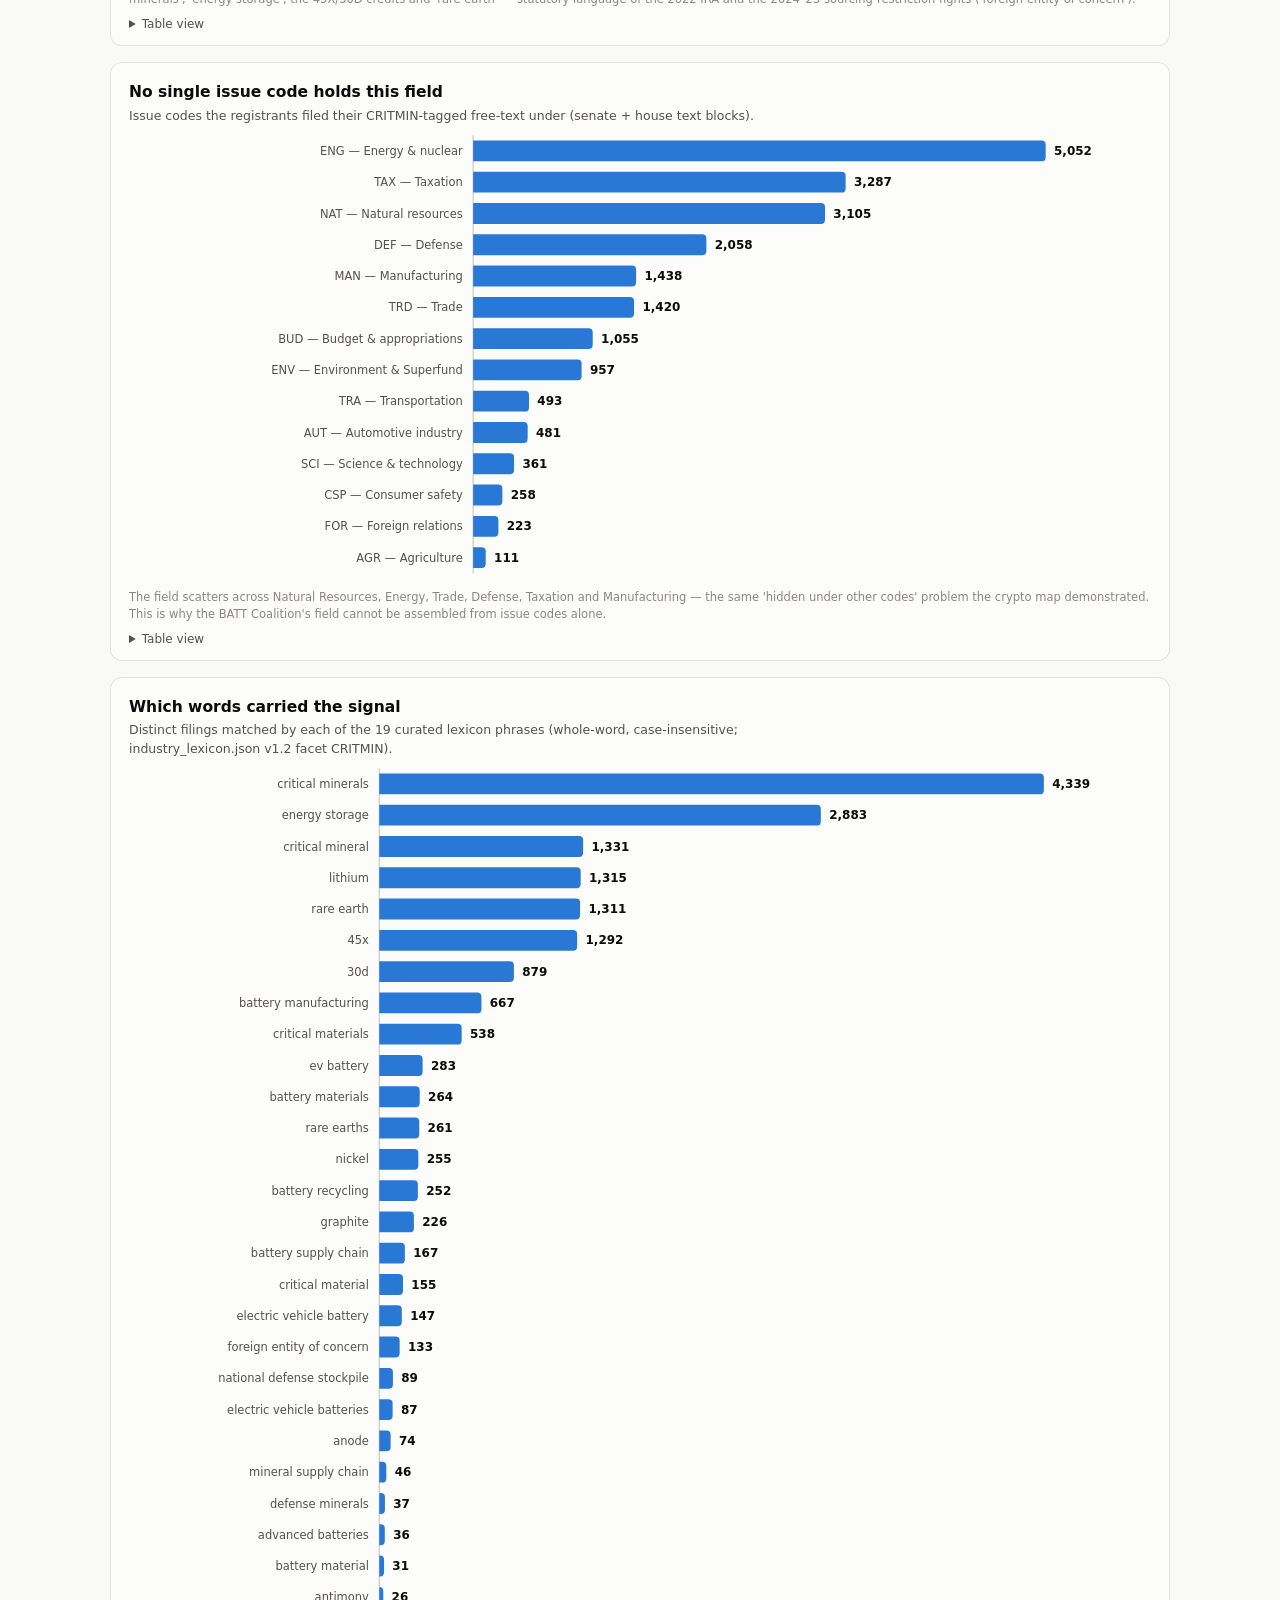
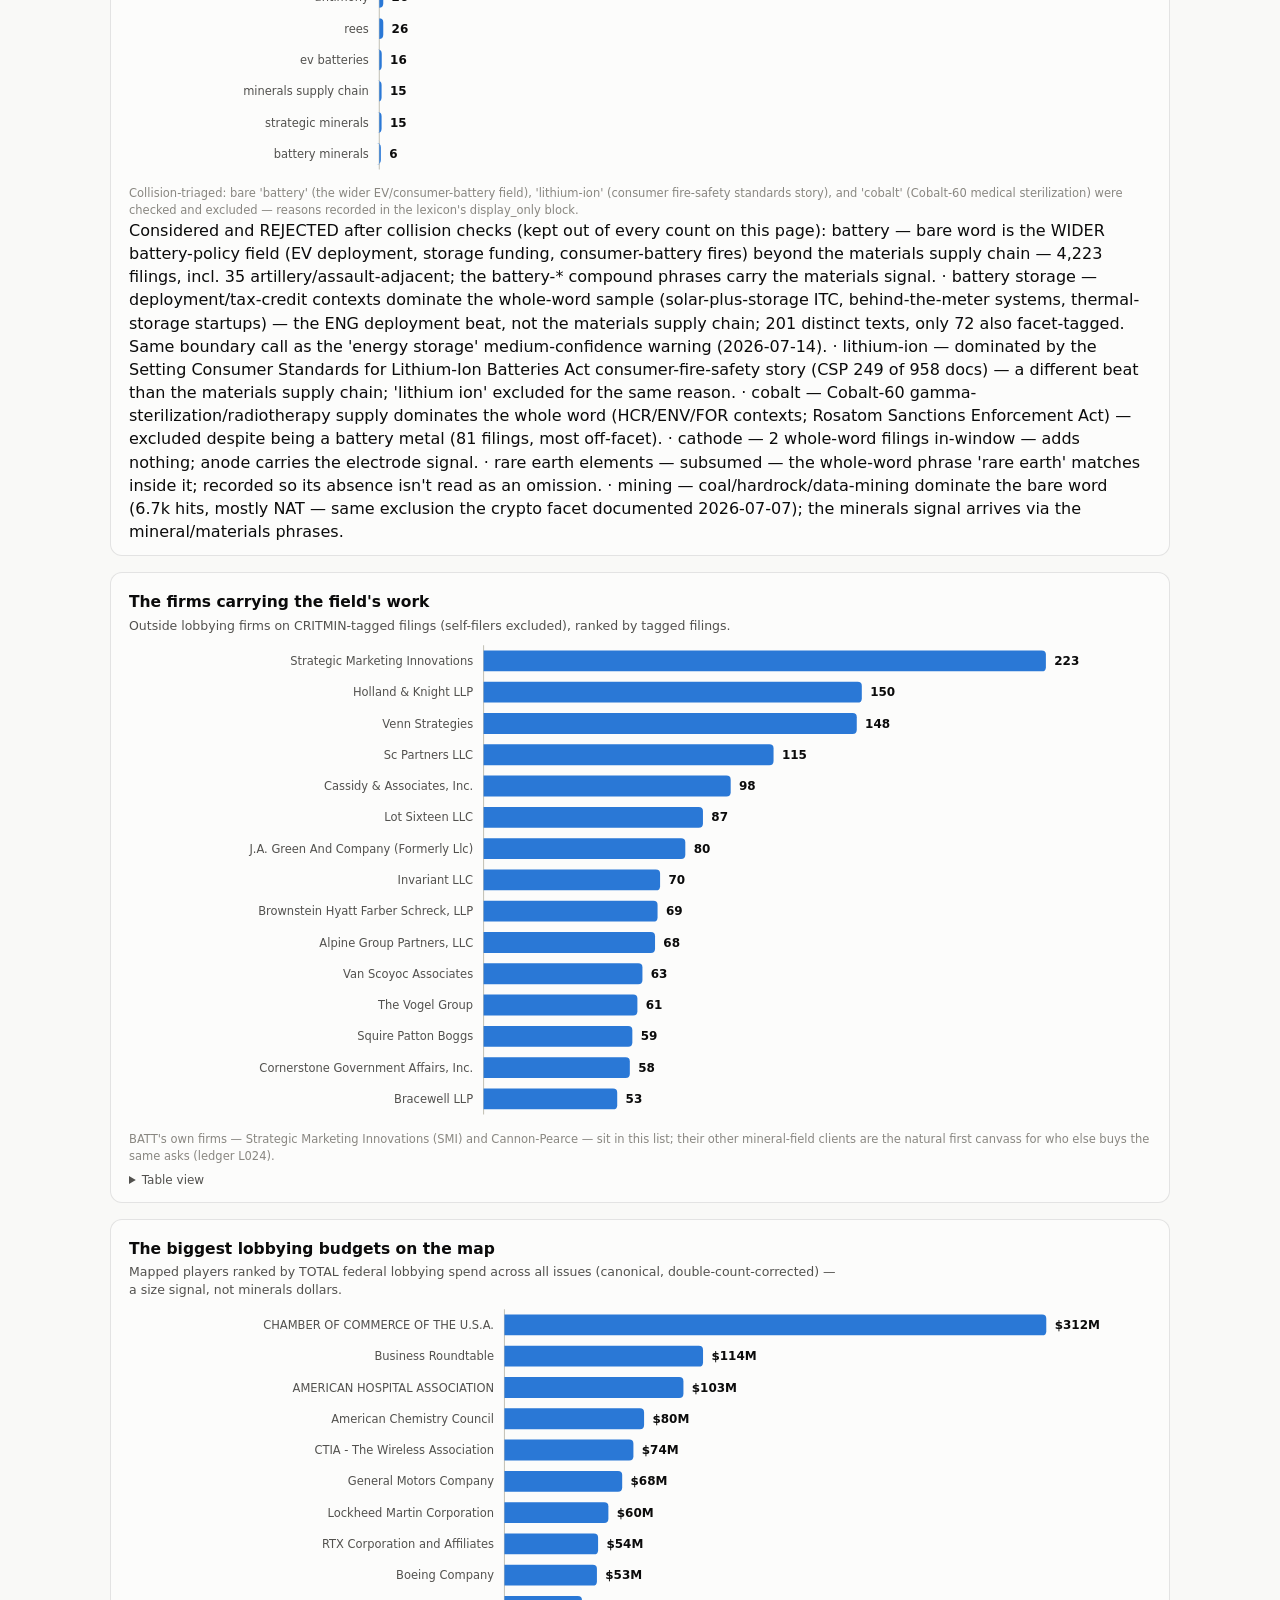
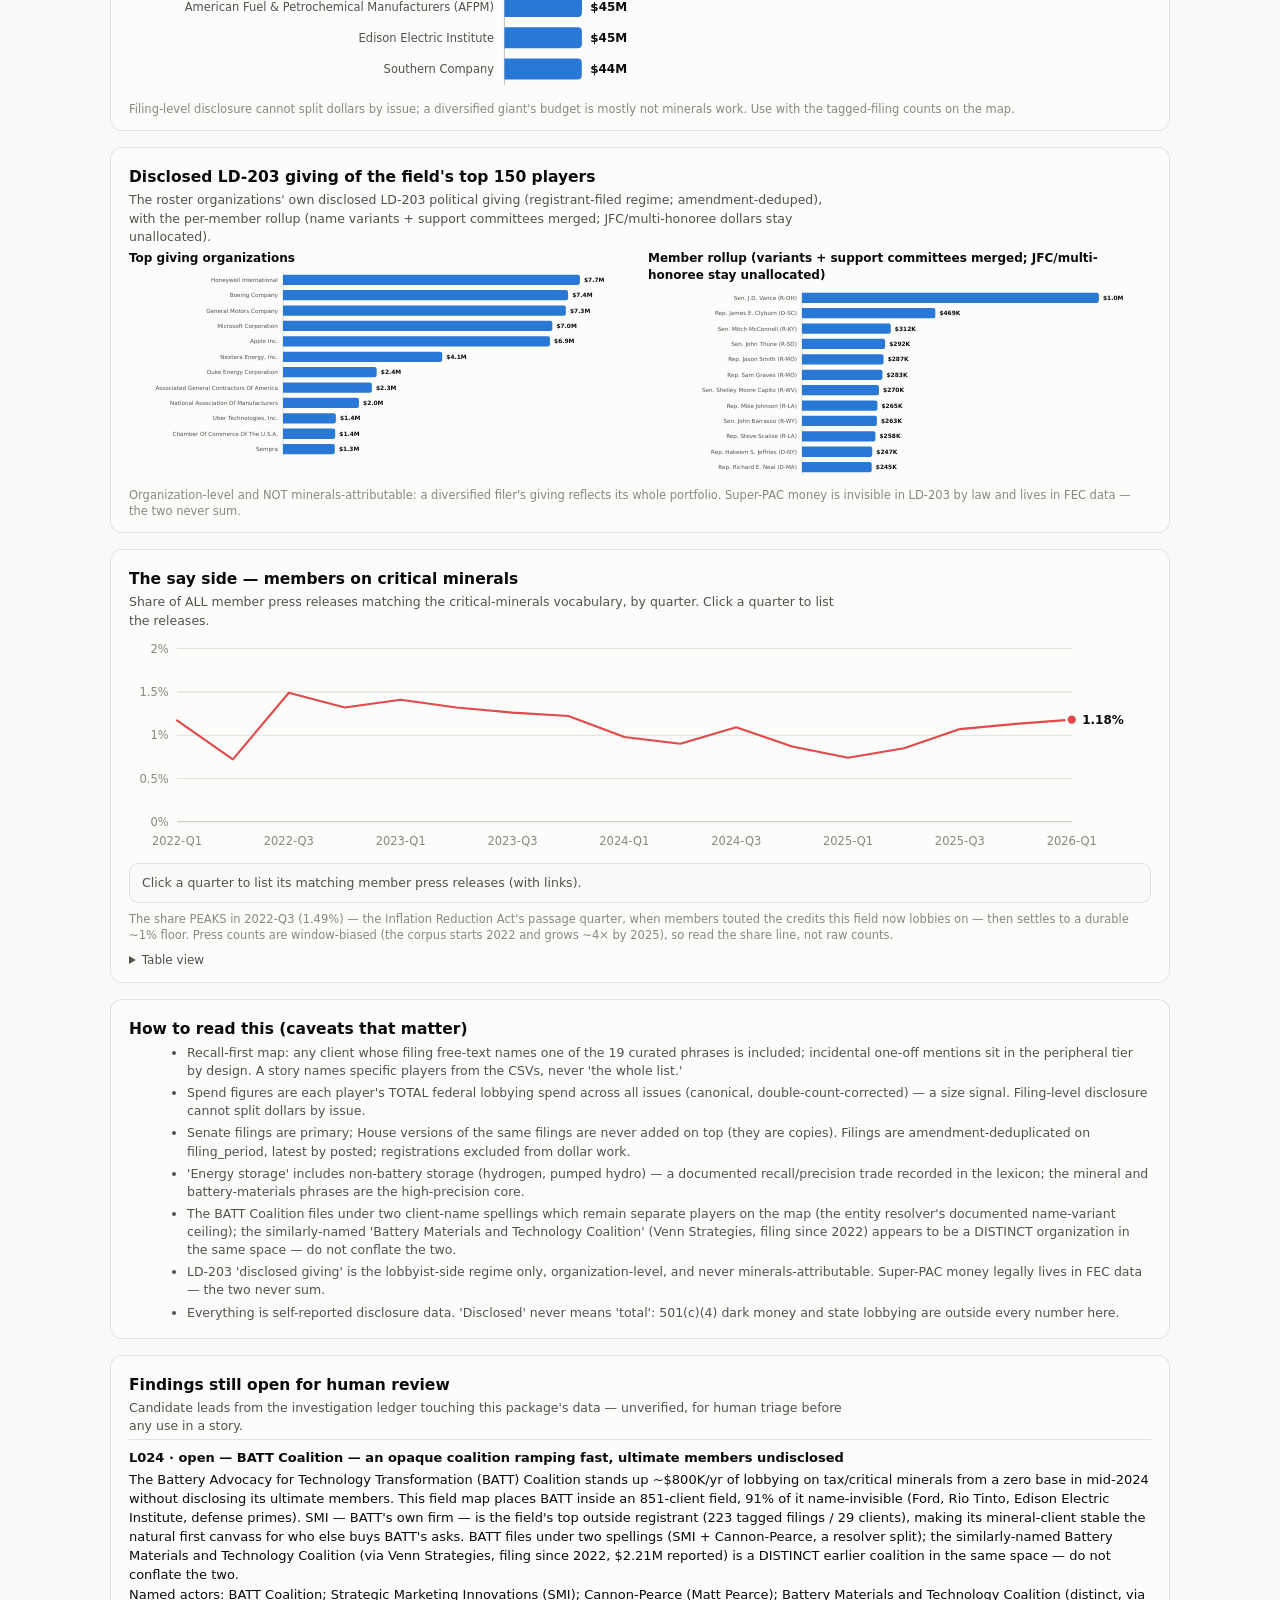
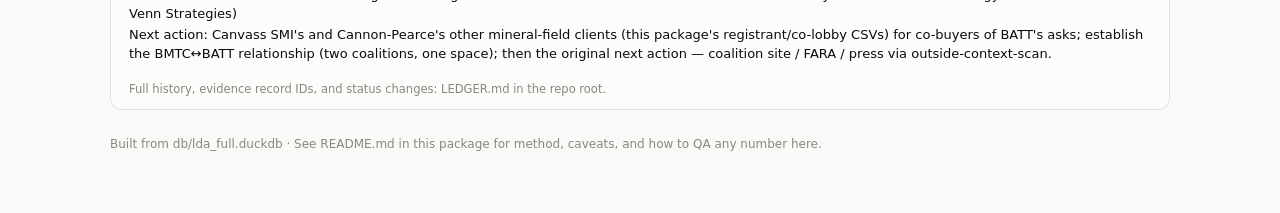
